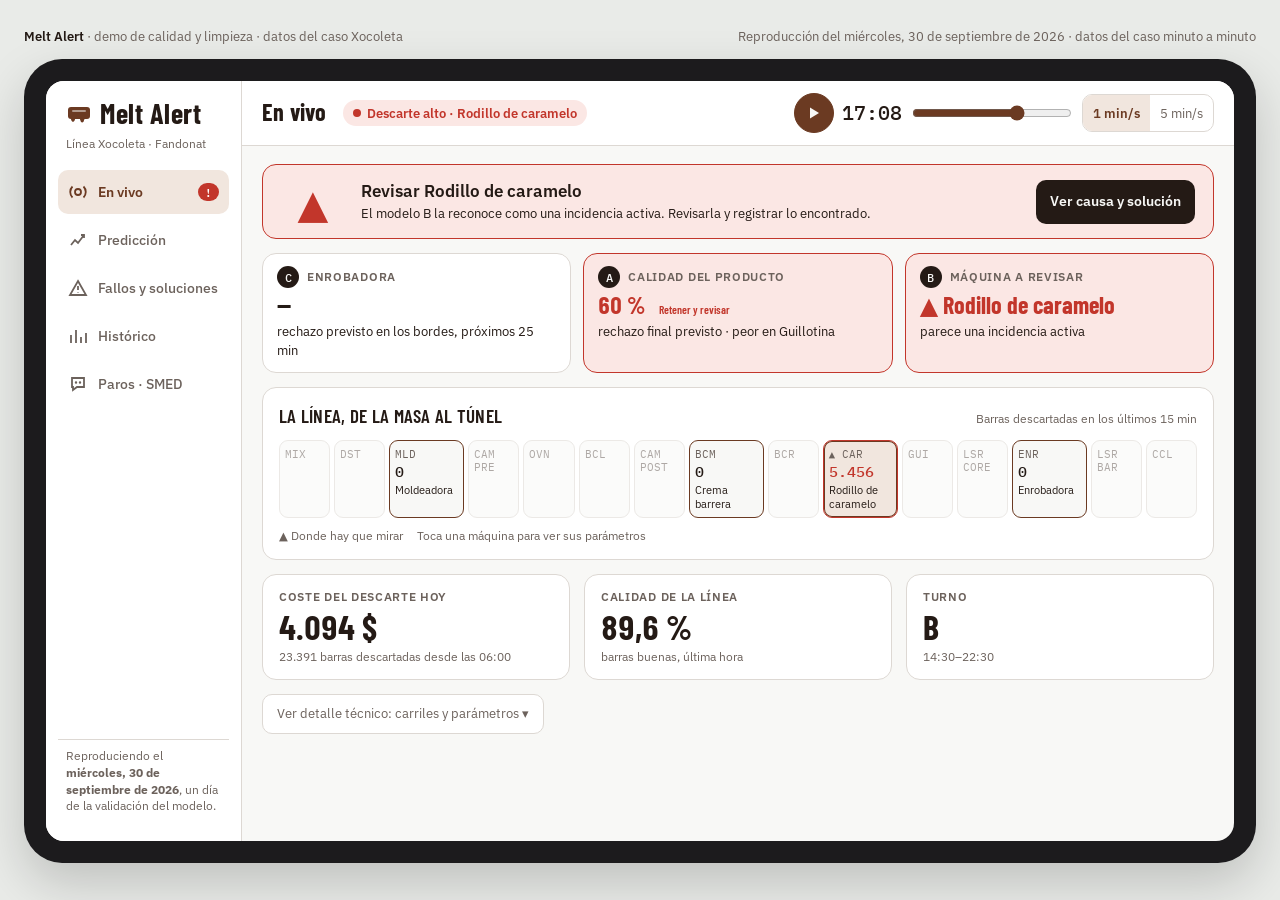
==== melt_alert/static/index.html @ 919926e5 "feat: demo chatbot limpieza" ====
<!doctype html>
<html lang="es">
<head>
<meta charset="utf-8">
<meta name="viewport" content="width=device-width, initial-scale=1, viewport-fit=cover">
<meta name="apple-mobile-web-app-capable" content="yes">
</head>
<body>
<title>Melt Alert</title>
<meta name="claude:viewport-fit-sides" content="cover">
<link rel="preconnect" href="https://fonts.googleapis.com">
<link rel="preconnect" href="https://fonts.gstatic.com" crossorigin>
<link rel="stylesheet" href="https://fonts.googleapis.com/css2?family=Barlow+Condensed:wght@600;700&family=IBM+Plex+Mono:wght@400;500&family=IBM+Plex+Sans:wght@400;500;600&display=swap">
<style>
/* Layout: un iPad en horizontal (1180×820) con barra lateral de pestañas; en pantallas estrechas el marco desaparece y las pestañas bajan al pie. */
:root {
  --bg: #e9ebe8;          /* mesa de trabajo, gris con un punto verde */
  --surface: #f8f8f6;     /* pantalla de la app */
  --panel: #ffffff;
  --ink: #241a15;         /* cacao casi negro */
  --muted: #6c625c;
  --line: #ddd8d3;
  --accent: #6b3a22;      /* chocolate templado */
  --accent-soft: #f1e6de;
  --ok: #2c7a4b;
  --warn: #c27c0e;
  --crit: #c2362b;
  --crit-soft: #fbe7e4;
  --warn-soft: #fbf0dc;
  --ok-soft: #e3f1e8;
  --bezel: #1c1b1d;
  --heat0: #f3efeb;
  --display: "Barlow Condensed", "Arial Narrow", system-ui, sans-serif;
  --body: "IBM Plex Sans", system-ui, -apple-system, "Segoe UI", sans-serif;
  --mono: "IBM Plex Mono", ui-monospace, "SFMono-Regular", Consolas, monospace;
}
@media (prefers-color-scheme: dark) { :root:not([data-theme="light"]) {
  --bg: #0f0d0c; --surface: #1a1614; --panel: #231e1b; --ink: #f2ece7; --muted: #a99d95; --line: #3a322d;
  --accent: #e0aa82; --accent-soft: #3a2a20; --ok: #5cc287; --warn: #f0a93a; --crit: #ff6b5e;
  --crit-soft: #3d1f1c; --warn-soft: #3a2c16; --ok-soft: #1b3326; --bezel: #000000; --heat0: #2a2420; color-scheme: dark; } }
:root[data-theme="dark"] {
  --bg: #0f0d0c; --surface: #1a1614; --panel: #231e1b; --ink: #f2ece7; --muted: #a99d95; --line: #3a322d;
  --accent: #e0aa82; --accent-soft: #3a2a20; --ok: #5cc287; --warn: #f0a93a; --crit: #ff6b5e;
  --crit-soft: #3d1f1c; --warn-soft: #3a2c16; --ok-soft: #1b3326; --bezel: #000000; --heat0: #2a2420; color-scheme: dark; }

* { box-sizing: border-box; }
[hidden] { display: none !important; }
body { background: var(--bg); color: var(--ink); font-family: var(--body); font-size: 14px; line-height: 1.45;
  padding-left: max(16px, env(safe-area-inset-left, 0px)); padding-right: max(16px, env(safe-area-inset-right, 0px)); padding-block: 20px; }
button, select, input, textarea { font: inherit; color: inherit; }
button { cursor: pointer; }
:focus-visible { outline: 2px solid var(--accent); outline-offset: 2px; }
.num { font-family: var(--mono); font-variant-numeric: tabular-nums; }

.stage { max-width: 1240px; margin: 0 auto; display: grid; gap: 12px; }
.caption { display: flex; flex-wrap: wrap; justify-content: space-between; gap: 8px; color: var(--muted); font-size: 13px; }
.caption b { color: var(--ink); font-weight: 600; }
.ipad { background: var(--bezel); border-radius: 38px; padding: 22px; box-shadow: 0 20px 50px rgba(0,0,0,.18); }
.app { background: var(--surface); border-radius: 18px; overflow: hidden; display: grid; grid-template-columns: 196px 1fr; height: 820px; max-height: calc(100vh - 140px); min-height: 640px; }

/* barra lateral */
.rail { background: var(--panel); border-right: 1px solid var(--line); display: flex; flex-direction: column; padding: 18px 12px; gap: 4px; }
.brand { font-family: var(--display); font-weight: 700; font-size: 28px; letter-spacing: .02em; line-height: 1; padding: 0 8px 4px; display: flex; align-items: center; gap: 8px; }
.brand-mark { width: 26px; height: 26px; flex: none; }
.brand-sub { font-size: 12px; color: var(--muted); padding: 0 8px 14px; }
.tab { display: flex; align-items: center; gap: 10px; border: 0; background: none; text-align: left; padding: 11px 10px; border-radius: 10px; font-weight: 500; color: var(--muted); min-height: 44px; }
.tab svg { width: 20px; height: 20px; flex: none; }
.tab[aria-selected="true"] { background: var(--accent-soft); color: var(--accent); font-weight: 600; }
.tab .badge { margin-left: auto; font-family: var(--mono); font-size: 11px; background: var(--crit); color: #fff; border-radius: 99px; padding: 1px 7px; }
.rail-foot { margin-top: auto; font-size: 11.5px; color: var(--muted); padding: 8px; border-top: 1px solid var(--line); }

/* cabecera */
.main { display: grid; grid-template-rows: auto 1fr; min-width: 0; min-height: 0; }
.top { display: flex; flex-wrap: wrap; align-items: center; gap: 10px 16px; padding: 12px 20px; border-bottom: 1px solid var(--line); background: var(--panel); }
.top h1 { font-family: var(--display); font-size: 24px; font-weight: 700; margin: 0; letter-spacing: .01em; text-wrap: balance; }
.status { display: inline-flex; align-items: center; gap: 6px; font-size: 12.5px; font-weight: 600; padding: 4px 10px; border-radius: 99px; }
.status::before { content: ""; width: 8px; height: 8px; border-radius: 50%; background: currentColor; }
.s-ok { background: var(--ok-soft); color: var(--ok); } .s-warn { background: var(--warn-soft); color: var(--warn); } .s-crit { background: var(--crit-soft); color: var(--crit); }
.player { margin-left: auto; display: flex; align-items: center; gap: 8px; flex-wrap: wrap; }
.clock { font-family: var(--mono); font-size: 20px; font-weight: 500; min-width: 58px; }
.pbtn { width: 40px; height: 40px; border-radius: 50%; border: 1px solid var(--line); background: var(--surface); display: grid; place-items: center; }
.pbtn svg { width: 16px; height: 16px; }
.pbtn.primary { background: var(--accent); border-color: var(--accent); color: var(--surface); }
.seg { display: inline-flex; border: 1px solid var(--line); border-radius: 10px; overflow: hidden; }
.seg button { border: 0; background: none; padding: 6px 10px; font-size: 12.5px; color: var(--muted); min-height: 36px; }
.seg button[aria-pressed="true"] { background: var(--accent-soft); color: var(--accent); font-weight: 600; }
#scrub { width: 160px; accent-color: var(--accent); }

.view { overflow-y: auto; padding: 18px 20px 24px; display: grid; gap: 14px; align-content: start; min-height: 0; }
.panel { background: var(--panel); border: 1px solid var(--line); border-radius: 14px; padding: 14px 16px; min-width: 0; }
.ph { display: flex; align-items: baseline; justify-content: space-between; gap: 8px; margin-bottom: 10px; flex-wrap: wrap; }
.ph h2 { font-family: var(--display); font-size: 19px; font-weight: 600; margin: 0; letter-spacing: .015em; text-transform: uppercase; }
.ph .hint { color: var(--muted); font-size: 12px; }
.grid2 { display: grid; grid-template-columns: minmax(0, 1.25fr) minmax(0, 1fr); gap: 14px; }
.grid3 { display: grid; grid-template-columns: repeat(3, minmax(0, 1fr)); gap: 14px; }
.lbl { font-size: 11.5px; text-transform: uppercase; letter-spacing: .06em; color: var(--muted); font-weight: 600; }

/* alerta principal */
.alert { display: grid; grid-template-columns: auto 1fr auto; gap: 16px; align-items: center; border-radius: 14px; padding: 14px 18px; border: 1px solid transparent; }
.alert.crit { background: var(--crit-soft); border-color: var(--crit); }
.alert.warn { background: var(--warn-soft); border-color: var(--warn); }
.alert.ok { background: var(--ok-soft); border-color: var(--ok); }
.alert .big { font-family: var(--display); font-size: 40px; font-weight: 700; line-height: .95; }
.alert.crit .big { color: var(--crit); } .alert.warn .big { color: var(--warn); } .alert.ok .big { color: var(--ok); }
.alert h3 { margin: 0 0 2px; font-size: 17px; font-weight: 600; text-wrap: balance; }
.alert p { margin: 0; color: var(--muted); font-size: 13px; }
.alert .act { border: 0; background: var(--ink); color: var(--surface); border-radius: 10px; padding: 10px 14px; font-weight: 600; min-height: 44px; white-space: nowrap; }

/* tira de la línea */
.flow { display: flex; gap: 4px; overflow-x: auto; padding-bottom: 4px; }
.st { flex: 1 1 0; min-width: 44px; border: 1px solid var(--line); border-radius: 9px; padding: 7px 5px 6px; background: var(--surface); text-align: left; min-height: 64px; display: flex; flex-direction: column; gap: 2px; font-size: 11px; line-height: 1.25; overflow-wrap: anywhere; hyphens: auto; }
.st.track { flex-grow: 1.6; }
.st .code { font-family: var(--mono); font-size: 10.5px; color: var(--muted); }
.st .n { font-family: var(--mono); font-size: 15px; font-weight: 500; }
.st.track { border-color: var(--accent); }
.st.track[aria-pressed="true"] { background: var(--accent-soft); box-shadow: inset 0 0 0 1px var(--accent); }
.st.passive { opacity: .55; cursor: default; }
.st.hot { border-color: var(--crit); background: var(--crit-soft); }
.st.hot .n { color: var(--crit); }
.st.warm .n { color: var(--warn); }
.st.warm { border-color: var(--warn); }
.st.passive.hot { opacity: 1; }
.more { justify-self: start; border: 1px solid var(--line); background: var(--panel); border-radius: 10px; padding: 9px 14px; font-size: 13px; color: var(--muted); min-height: 40px; }
.alert .big { min-width: 64px; text-align: center; }
.alert p { color: var(--ink); }
.flow-legend { display: flex; gap: 14px; font-size: 11.5px; color: var(--muted); margin-top: 6px; flex-wrap: wrap; }

/* KPIs */
.kpi .v { font-family: var(--display); font-size: 34px; font-weight: 700; line-height: 1; margin-top: 4px; }
.kpi .d { font-size: 12px; color: var(--muted); margin-top: 4px; }

/* parámetros */
.params { display: grid; gap: 10px; }
.prm { display: grid; grid-template-columns: minmax(0, 1fr) auto; gap: 2px 10px; }
.prm .name { font-size: 13px; font-weight: 500; }
.prm .val { font-family: var(--mono); font-size: 13px; text-align: right; }
.gauge { grid-column: 1 / -1; position: relative; height: 10px; border-radius: 99px; background: var(--heat0); }
.gauge .sp { position: absolute; top: -3px; width: 2px; height: 16px; background: var(--muted); }
.gauge .mk { position: absolute; top: -2px; width: 14px; height: 14px; margin-left: -7px; border-radius: 50%; border: 2px solid var(--panel); }
.prm .rng { grid-column: 1 / -1; display: flex; justify-content: space-between; font-family: var(--mono); font-size: 10.5px; color: var(--muted); }

/* heatmap */
.heat-wrap { position: relative; }
canvas#heat { width: 100%; height: 232px; display: block; border-radius: 6px; }
.axis { display: flex; justify-content: space-between; font-family: var(--mono); font-size: 10.5px; color: var(--muted); margin-top: 4px; }
.heat-y { position: absolute; left: -2px; top: 0; height: 232px; display: flex; flex-direction: column; justify-content: space-between; font-family: var(--mono); font-size: 10px; color: var(--muted); transform: translateX(-100%); padding-right: 4px; }
.heat-box { padding-left: 26px; }

/* predicción */
.pred { display: grid; grid-template-columns: 170px 92px minmax(0, 1fr) 150px; gap: 14px; align-items: center; padding: 12px 0; border-top: 1px solid var(--line); }
.pred:first-of-type { border-top: 0; }
.pred .nm { font-weight: 600; } .pred .nm small { display: block; color: var(--muted); font-weight: 400; font-size: 12px; }
.pred .pv { font-family: var(--display); font-size: 36px; font-weight: 700; line-height: 1; }
.ci { position: relative; height: 26px; }
.ci .track { position: absolute; left: 0; right: 0; top: 11px; height: 4px; background: var(--heat0); border-radius: 99px; }
.ci .band { position: absolute; top: 6px; height: 14px; border-radius: 4px; opacity: .3; }
.ci .pt { position: absolute; top: 4px; width: 4px; height: 18px; margin-left: -2px; border-radius: 2px; }
.ci .ticks { position: absolute; left: 0; right: 0; top: 24px; display: flex; justify-content: space-between; font-family: var(--mono); font-size: 9.5px; color: var(--muted); }
.ci-txt { font-size: 12px; color: var(--muted); margin-top: 14px; }
.pill { display: inline-block; font-size: 11.5px; font-weight: 600; padding: 2px 9px; border-radius: 99px; }
.p-crit { background: var(--crit-soft); color: var(--crit); } .p-warn { background: var(--warn-soft); color: var(--warn); } .p-ok { background: var(--ok-soft); color: var(--ok); } .p-mut { background: var(--heat0); color: var(--muted); }
.spark { width: 100%; height: 42px; display: block; }
table.t { width: 100%; border-collapse: collapse; font-size: 13px; }
table.t th { text-align: left; font-size: 11px; text-transform: uppercase; letter-spacing: .05em; color: var(--muted); font-weight: 600; padding: 6px 8px; border-bottom: 1px solid var(--line); }
table.t td { padding: 8px; border-bottom: 1px solid var(--line); vertical-align: top; }
table.t td.n { font-family: var(--mono); font-variant-numeric: tabular-nums; text-align: right; white-space: nowrap; }
table.t th.n { text-align: right; }
.tscroll { overflow-x: auto; }
.prose { font-size: 13px; color: var(--muted); max-width: 72ch; margin: 0; }
.prose b { color: var(--ink); }

/* fallos */
.finds { display: grid; grid-template-columns: repeat(3, minmax(0, 1fr)); gap: 14px; }
.find { border-left: 4px solid var(--accent); }
.find h3 { font-size: 15px; margin: 4px 0 6px; text-wrap: balance; }
.find p { margin: 0 0 8px; font-size: 13px; color: var(--muted); }
.find .fix { font-size: 13px; color: var(--ink); background: var(--accent-soft); border-radius: 8px; padding: 8px 10px; margin: 0; }
.mlist { display: grid; gap: 6px; }
.mrow { display: grid; grid-template-columns: minmax(0, 1fr) 70px 64px; gap: 8px; align-items: center; border: 1px solid var(--line); background: var(--surface); border-radius: 10px; padding: 9px 10px; text-align: left; min-height: 48px; }
.mrow[aria-pressed="true"] { border-color: var(--accent); background: var(--accent-soft); }
.mrow .pv { font-family: var(--mono); text-align: right; font-weight: 500; }
.mbar { height: 6px; border-radius: 99px; background: var(--heat0); position: relative; }
.mbar i { position: absolute; top: 0; bottom: 0; border-radius: 99px; }
.prob { padding: 10px 0; border-top: 1px solid var(--line); display: grid; gap: 4px; }
.prob:first-child { border-top: 0; }
.prob .hd { display: flex; justify-content: space-between; gap: 8px; font-weight: 600; flex-wrap: wrap; }
.prob .meta { font-family: var(--mono); font-size: 12px; color: var(--muted); font-weight: 400; }
.prob .sol { font-size: 13px; }
.todo { margin: 4px 0 0; padding-left: 20px; display: grid; gap: 3px; }
.prob .sym { font-size: 12px; color: var(--muted); }

/* histórico */
svg text { fill: var(--muted); font-family: var(--mono); font-size: 10px; }
svg .ink { fill: var(--ink); }
.legend { display: flex; gap: 12px; flex-wrap: wrap; font-size: 12px; color: var(--muted); }
.legend i { display: inline-block; width: 10px; height: 10px; border-radius: 3px; margin-right: 5px; vertical-align: -1px; }

/* asistente */
.chat { display: grid; grid-template-rows: 1fr auto; gap: 10px; min-height: 0; height: 100%; }
.msgs { overflow-y: auto; display: flex; flex-direction: column; gap: 10px; padding: 4px 2px; min-height: 260px; }
.msg { max-width: 82%; padding: 10px 14px; border-radius: 14px; font-size: 14px; white-space: normal; overflow-wrap: anywhere; }
.msg.me { align-self: flex-end; background: var(--accent); color: var(--surface); border-bottom-right-radius: 4px; }
.msg.ai { align-self: flex-start; background: var(--panel); border: 1px solid var(--line); border-bottom-left-radius: 4px; }
.msg.ai p { margin: 0 0 6px; } .msg.ai p:last-child { margin: 0; }
.msg.ai ul { margin: 4px 0 6px; padding-left: 18px; }
.msg .tool { font-family: var(--mono); font-size: 11px; color: var(--muted); margin-top: 6px; }
.chips { display: flex; flex-wrap: wrap; gap: 6px; }
.chip { border: 1px solid var(--line); background: var(--panel); border-radius: 99px; padding: 7px 12px; font-size: 13px; min-height: 36px; }
.composer { display: flex; gap: 8px; }
.composer textarea { flex: 1; resize: none; border: 1px solid var(--line); border-radius: 12px; padding: 10px 12px; background: var(--panel); min-height: 46px; max-height: 120px; }
.composer button { border: 0; border-radius: 12px; background: var(--accent); color: var(--surface); font-weight: 600; padding: 0 18px; min-height: 46px; }
.composer button:disabled { opacity: .45; cursor: default; }
.note { font-size: 12px; color: var(--muted); }


/* cadena de tres modelos */
.steps { display: grid; grid-template-columns: repeat(3, minmax(0, 1fr)); gap: 12px; }
.step { border-radius: 14px; padding: 12px 14px; border: 1px solid var(--line); background: var(--panel); display: grid; gap: 4px; align-content: start; min-width: 0; }
.step.lv-crit { background: var(--crit-soft); border-color: var(--crit); }
.step.lv-warn { background: var(--warn-soft); border-color: var(--warn); }
.step.lv-ok { background: var(--ok-soft); border-color: var(--ok); }
.step-h { display: flex; align-items: center; gap: 8px; }
.step-n { display: inline-grid; place-items: center; width: 22px; height: 22px; border-radius: 50%; background: var(--ink); color: var(--surface); font-family: var(--mono); font-size: 12px; font-weight: 500; flex: none; }
.ph h2 .step-n { vertical-align: 2px; margin-right: 4px; }
.step-big { font-family: var(--display); font-size: 24px; font-weight: 700; line-height: 1.1; text-wrap: balance; }
.lv-crit .step-big { color: var(--crit); } .lv-warn .step-big { color: var(--warn); } .lv-ok .step-big { color: var(--ok); }
.step-p { margin: 0; font-size: 13px; }
.step-meta { margin: 0; font-size: 11.5px; color: var(--muted); }
.step-act { margin: 4px 0 0; font-size: 13px; background: var(--panel); border-radius: 8px; padding: 7px 9px; }
.step .act { justify-self: start; margin-top: 4px; border: 0; background: var(--ink); color: var(--surface); border-radius: 10px; padding: 9px 12px; font-weight: 600; min-height: 40px; }
@media (max-width: 1000px) { .steps { grid-template-columns: minmax(0, 1fr); } }
@media (max-width: 1000px) {
  .grid2, .finds { grid-template-columns: minmax(0, 1fr); }
  .pred { grid-template-columns: 140px 80px minmax(0, 1fr); }
  .pred .sp-cell { display: none; }
}
@media (max-width: 760px) {
  body { padding-block: 8px; }
  .ipad { padding: 0; background: none; box-shadow: none; border-radius: 0; }
  .app { grid-template-columns: minmax(0, 1fr); grid-template-rows: 1fr auto; height: auto; max-height: none; min-height: 0; border-radius: 14px; border: 1px solid var(--line); }
  .rail { order: 2; flex-direction: row; border-right: 0; border-top: 1px solid var(--line); padding: 6px; overflow-x: auto; position: sticky; bottom: 0; }
  .brand, .brand-sub, .rail-foot { display: none; }
  .tab { flex-direction: column; gap: 2px; font-size: 11px; padding: 6px 8px; flex: 1 0 auto; }
  .tab .badge { display: none; }
  .view { overflow: visible; padding: 14px 12px; }
  .player { margin-left: 0; }
  #scrub { width: 120px; }
  .grid3 { grid-template-columns: minmax(0, 1fr); }
  .alert { grid-template-columns: minmax(0, 1fr); }
  .pred { grid-template-columns: minmax(0, 1fr) auto; }
  .pred .ci-cell { grid-column: 1 / -1; }
  .msg { max-width: 94%; }
}
@media (prefers-reduced-motion: reduce) { * { transition: none !important; animation: none !important; } }
</style>
<link rel="stylesheet" href="smed.css">

<div class="stage">
  <div class="caption">
    <span><b>Melt Alert</b> · demo de calidad y limpieza · datos del caso Xocoleta</span>
    <span id="cap-date">Reproducción minuto a minuto del histórico</span>
  </div>
  <div class="ipad">
    <div class="app">
      <nav class="rail" role="tablist" aria-label="Secciones">
        <div class="brand">
          <svg class="brand-mark" viewBox="0 0 26 26" aria-hidden="true"><rect x="2" y="7" width="22" height="12" rx="3" fill="var(--accent)"/><path d="M6 19 q1 4 2 0 M15 19 q1.2 5 2.4 0" stroke="var(--accent)" stroke-width="2.2" fill="none" stroke-linecap="round"/><rect x="6" y="10" width="14" height="2" rx="1" fill="var(--surface)" opacity=".5"/></svg>
          Melt Alert
        </div>
        <div class="brand-sub">Línea Xocoleta · Fandonat</div>
        <button class="tab" role="tab" data-tab="live" aria-selected="true">
          <svg viewBox="0 0 20 20" fill="none" stroke="currentColor" stroke-width="1.8"><circle cx="10" cy="10" r="3"/><path d="M4.5 4.5a7.8 7.8 0 0 0 0 11M15.5 4.5a7.8 7.8 0 0 1 0 11"/></svg>
          En vivo <span class="badge" id="badge-live" hidden></span></button>
        <button class="tab" role="tab" data-tab="pred" aria-selected="false">
          <svg viewBox="0 0 20 20" fill="none" stroke="currentColor" stroke-width="1.8"><path d="M3 15l4-5 3 3 6-8"/><path d="M13 5h3v3"/></svg>
          Predicción</button>
        <button class="tab" role="tab" data-tab="fail" aria-selected="false">
          <svg viewBox="0 0 20 20" fill="none" stroke="currentColor" stroke-width="1.8"><path d="M10 3l8 14H2z"/><path d="M10 8v4M10 14.5v.5"/></svg>
          Fallos y soluciones</button>
        <button class="tab" role="tab" data-tab="hist" aria-selected="false">
          <svg viewBox="0 0 20 20" fill="none" stroke="currentColor" stroke-width="1.8"><path d="M3 17V9M8 17V4M13 17v-6M18 17V7"/></svg>
          Histórico</button>
        <button class="tab" role="tab" data-tab="ai" aria-selected="false">
          <svg viewBox="0 0 20 20" fill="none" stroke="currentColor" stroke-width="1.8"><path d="M4 4h12v9H9l-4 3v-3H4z"/><path d="M8 8.5h.01M12 8.5h.01" stroke-linecap="round" stroke-width="2.4"/></svg>
          Paros · SMED</button>
        <div class="rail-foot" id="rail-foot"></div>
      </nav>
      <div class="main">
        <header class="top">
          <h1 id="title">En vivo</h1>
          <span class="status s-ok" id="line-status">Línea en marcha</span>
          <div class="player" aria-label="Reproducción">
            <button class="pbtn primary" id="play" aria-label="Reproducir"></button>
            <span class="clock" id="clock">--:--</span>
            <input type="range" id="scrub" min="0" max="1" value="0" aria-label="Minuto del turno">
            <div class="seg" role="group" aria-label="Velocidad">
              <button data-speed="1" aria-pressed="true">1 min/s</button>
              <button data-speed="5" aria-pressed="false">5 min/s</button>
            </div>
          </div>
        </header>
        <section class="view" id="view-live"></section>
        <section class="view" id="view-pred" hidden></section>
        <section class="view" id="view-fail" hidden></section>
        <section class="view" id="view-hist" hidden></section>
        <section class="view" id="view-ai" hidden></section>
      </div>
    </div>
  </div>
</div>

<script src="smed.js"></script>
<script>
const D = {"generated":"2026-10-18","horizon_min":30,"machines":["MLD","BCM","CAR","ENR"],"machine_names":{"MLD":"Moulder","BCM":"Barrier cream","CAR":"Caramel roller","ENR":"Enrober-bottomer"},"params":[{"code":"MLD_ROLLER_GAP_MM","machine":"MLD","name":"Roller gap","unit":"mm","sp":11.5,"lo":9.5,"hi":13.5,"note":"Sets dough height. A wider gap makes a taller, softer rope and can change bake and core height."},{"code":"MLD_SIDE_BALANCE_PCT","machine":"MLD","name":"Side balance","unit":"%","sp":0.0,"lo":-25.0,"hi":25.0,"note":"Zero is even. Positive pushes dough toward lane 32 and starves lane 1. Negative does the opposite."},{"code":"MLD_PRESSURE_BAR","machine":"MLD","name":"Moulding pressure","unit":"bar","sp":2.2,"lo":1.2,"hi":3.2,"note":"Too high squeezes dough out of the edge lanes. Too low leaves a narrow, tall rope."},{"code":"BCM_FLOW_KG_MIN","machine":"BCM","name":"Cream flow","unit":"kg/min","sp":4.5,"lo":0.0,"hi":6.5,"note":"The deposit rate. A drop here is a skip."},{"code":"BCM_CREAM_TEMP_C","machine":"BCM","name":"Cream temperature","unit":"°C","sp":48.0,"lo":36.0,"hi":58.0,"note":"Too cold and the cream will not flow. Too hot and it soaks in before the barrier cooler sets it."},{"code":"CAR_ROLLER_GAP_MM","machine":"CAR","name":"Roller gap","unit":"mm","sp":1.8,"lo":0.8,"hi":3.2,"note":"Sets caramel thickness and therefore part of the finished bar height."},{"code":"CAR_TEMP_C","machine":"CAR","name":"Caramel temperature","unit":"°C","sp":52.0,"lo":40.0,"hi":64.0,"note":"Cold caramel will not spread and leaves skips. Hot caramel runs off the edges."},{"code":"CAR_VISCOSITY_CP","machine":"CAR","name":"Caramel viscosity","unit":"cP","sp":8000.0,"lo":4000.0,"hi":14000.0,"note":"Moves opposite to temperature."},{"code":"ENR_CURTAIN_KG_MIN","machine":"ENR","name":"Curtain flow","unit":"kg/min","sp":18.0,"lo":0.0,"hi":26.0,"note":"Top and side chocolate. A break in the curtain is a top skip."},{"code":"ENR_BOTTOM_KG_MIN","machine":"ENR","name":"Bottomer flow","unit":"kg/min","sp":12.0,"lo":0.0,"hi":18.0,"note":"Chocolate under the bar. Zero flow is a missing bottom."},{"code":"ENR_BLOWER_PCT","machine":"ENR","name":"Blower","unit":"%","sp":45.0,"lo":10.0,"hi":80.0,"note":"More air removes more chocolate from the top and lowers finished height."},{"code":"ENR_VISCOSITY_CP","machine":"ENR","name":"Chocolate viscosity","unit":"cP","sp":1800.0,"lo":900.0,"hi":3200.0,"note":"High viscosity leaves a heavy coat and feet. Low viscosity leaves a thin coat."},{"code":"ENR_CHOC_TEMP_C","machine":"ENR","name":"Chocolate temperature","unit":"°C","sp":30.5,"lo":27.5,"hi":34.0,"note":"Temper window. Outside it, the coating is thick, dull, or unset."}],"problems":{"P-MIX-TORQUE":{"code":"P-MIX-TORQUE","name":"Mixer torque trip","machine":"MIX","loss":"Breakdown","factor":"Availability","symptom":"Mixer speed falls to zero and torque spikes in the minute before the trip. Specific energy for that batch stops climbing."},"P-MIX-FEED":{"code":"P-MIX-FEED","name":"Ingredient feed fault","machine":"MIX","loss":"Breakdown","factor":"Availability","symptom":"The batch does not start. Moisture, if a partial batch was dumped, sits away from 18.5%."},"P-DST-BRIDGE":{"code":"P-DST-BRIDGE","name":"Hopper bridge","machine":"DST","loss":"Minor stop","factor":"Performance","symptom":"Hopper level looks healthy but mass flow and auger speed drop. The bridge collapses and the flow surges."},"P-DST-PRESSURE":{"code":"P-DST-PRESSURE","name":"Low feed pressure","machine":"DST","loss":"Reduced speed","factor":"Performance","symptom":"Feed pressure below about 1.4 bar while the line is still moving. Not always a full stop."},"P-MLD-WRAP":{"code":"P-MLD-WRAP","name":"Dough wrap on the roller","machine":"MLD","loss":"Breakdown","factor":"Availability","symptom":"Roller speed wobbles, then the moulder stops. Side balance is meaningless while it is stopped."},"P-MLD-SIDE":{"code":"P-MLD-SIDE","name":"Side balance drift","machine":"MLD","loss":"Reduced speed","factor":"Performance","symptom":"Side balance walks away from zero. The line does not stop. One edge lane starts gapping."},"P-OVN-ZONE":{"code":"P-OVN-ZONE","name":"Oven zone temperature fault","machine":"OVN","loss":"Breakdown","factor":"Availability","symptom":"One zone leaves its band. The belt may keep moving, which still bakes a stretch of bad product, or the line is stopped."},"P-OVN-BELT":{"code":"P-OVN-BELT","name":"Oven belt tracking","machine":"OVN","loss":"Minor stop","factor":"Performance","symptom":"Belt speed dips and returns. Lanes at one side can tear."},"P-BCL-FAN":{"code":"P-BCL-FAN","name":"Biscuit cooler fan fault","machine":"BCL","loss":"Breakdown","factor":"Availability","symptom":"Fan speed at zero, product-out temperature climbing."},"P-BCM-BLOCK":{"code":"P-BCM-BLOCK","name":"Cream nozzle blockage","machine":"BCM","loss":"Minor stop","factor":"Performance","symptom":"Manifold pressure up, cream flow down, pump still turning."},"P-BCM-COLD":{"code":"P-BCM-COLD","name":"Cream set in the pipe","machine":"BCM","loss":"Breakdown","factor":"Availability","symptom":"Cream temperature falls through 40°C, viscosity spikes, flow goes to zero."},"P-BCR-FAN":{"code":"P-BCR-FAN","name":"Barrier cooler fan fault","machine":"BCR","loss":"Breakdown","factor":"Availability","symptom":"Product-out above about 26°C."},"P-CAR-WRAP":{"code":"P-CAR-WRAP","name":"Caramel wrap on the roller","machine":"CAR","loss":"Breakdown","factor":"Availability","symptom":"Roller speed unstable, then a stop. Flow falls before the stop."},"P-CAR-COLD":{"code":"P-CAR-COLD","name":"Cold caramel","machine":"CAR","loss":"Reduced speed","factor":"Performance","symptom":"Temperature under about 46°C and viscosity high, line still running."},"P-CAR-HOT":{"code":"P-CAR-HOT","name":"Caramel gap open","machine":"CAR","loss":"Process","factor":"Quality","symptom":"Roller gap above about 3.5 mm and caramel hotter than 58°C. The rope is flooded and core height rises on every lane."},"P-GUI-SYNC":{"code":"P-GUI-SYNC","name":"Guillotine out of sync","machine":"GUI","loss":"Reduced speed","factor":"Performance","symptom":"Phase error walks past ±15 ms while stroke rate and line speed disagree."},"P-GUI-BLADE":{"code":"P-GUI-BLADE","name":"Blunt or cold knife","machine":"GUI","loss":"Setup","factor":"Availability","symptom":"A planned blade change, or an unplanned stop when the knife tears caramel."},"P-ENR-CURTAIN":{"code":"P-ENR-CURTAIN","name":"Curtain break","machine":"ENR","loss":"Minor stop","factor":"Performance","symptom":"Curtain flow collapses and recovers. Blower percentage does not explain it."},"P-ENR-TEMPER":{"code":"P-ENR-TEMPER","name":"Chocolate out of temper","machine":"ENR","loss":"Reduced speed","factor":"Performance","symptom":"Chocolate temperature leaves 29.5–31.5°C and viscosity follows."},"P-ENR-BOTTOM":{"code":"P-ENR-BOTTOM","name":"Bottomer starved","machine":"ENR","loss":"Breakdown","factor":"Availability","symptom":"Bottomer flow at zero while the curtain is still running."},"P-CCL-WARM":{"code":"P-CCL-WARM","name":"Chocolate cooler too warm","machine":"CCL","loss":"Reduced speed","factor":"Performance","symptom":"Air temperature above 18°C or product-out above 18°C."},"P-LINE-JAM":{"code":"P-LINE-JAM","name":"Transfer jam","machine":"LINE","loss":"Minor stop","factor":"Performance","symptom":"A photoeye or a transfer stops the line briefly. No single machine parameter stays wrong afterwards."},"P-LINE-STARVE":{"code":"P-LINE-STARVE","name":"Line starved from the hopper","machine":"DST","loss":"Breakdown","factor":"Availability","symptom":"Hopper level at zero after a mixer stop. Downstream speeds go to zero together."},"P-LINE-BLOCK":{"code":"P-LINE-BLOCK","name":"Downstream block","machine":"LINE","loss":"Breakdown","factor":"Availability","symptom":"Assets upstream of a stopped machine go to blocked. Their speeds are zero but they have not failed."}},"history":{"days":65,"first":"2026-07-06","last":"2026-10-02","bars_measured":115028419,"scrap":[{"point":"FIN_BAR","pieces":1691281,"cost":296002},{"point":"POST_CAM","pieces":1419352,"cost":24960},{"point":"MLD_DUMP","pieces":40,"cost":10842},{"point":"GUI_CHUTE","pieces":180697,"cost":9040}],"bar_oos":{"height":1628513,"width":61260,"length":1750},"height_low_share":0.931,"by_machine":{"MLD":5606,"BCM":163481,"CAR":159598,"ENR":1299828},"by_lane":[268095,194464,151827,14187,14271,14359,14367,10342,13988,13858,12875,13321,13554,13722,9146,9428,9628,9129,9165,9758,10471,9459,10092,11508,10194,11336,14550,22027,15243,52445,478764,162940],"coat_by_lane":[3.11,3.15,3.18,3.63,3.64,3.63,3.62,4.02,3.99,3.94,4.31,4.24,4.16,4.07,4.4,4.29,4.17,4.46,4.32,4.16,4.0,4.25,4.06,3.86,4.08,3.86,3.63,3.39,3.57,3.3,3.03,3.17],"core_by_lane":[14.0,14.0,14.0,14.0,14.0,14.0,14.0,14.0,13.99,13.99,13.99,13.99,13.99,13.99,14.0,14.0,14.0,14.0,14.0,14.0,14.0,14.0,14.0,14.0,14.0,14.0,14.0,14.0,14.0,14.0,14.0,14.0],"by_shift":{"A":1319965,"B":308548,"CLEAN":0},"by_week":[103842,128548,117435,140476,111408,117586,116713,143901,166835,139085,115026,98349,129309],"by_week_machine":{"MLD":[0,0,0,1094,2435,0,979,0,539,0,0,0,559],"BCM":[13274,14454,24839,10431,13838,9385,10778,13538,38283,12939,0,0,1722],"CAR":[9362,7377,0,25910,3411,0,1909,16347,31822,31390,11343,1758,18969],"ENR":[81206,106717,92596,103041,91724,108201,103047,114016,96191,94756,103683,96591,108059]}},"model":{"MLD":{"threshold_bars_30min":0,"base_rate":0.003,"auc":0.497,"brier":0.0014,"brier_base":0.0014,"calibration":[[0.002,0.002],[0.002,0.001],[0.003,0.001],[0.003,0.001],[0.312,0.0]],"n_test":13873,"events_test":19},"BCM":{"threshold_bars_30min":0,"base_rate":0.011,"auc":0.599,"brier":0.0016,"brier_base":0.0017,"calibration":[[0.008,0.001],[0.009,0.001],[0.009,0.001],[0.01,0.003],[0.015,0.003]],"n_test":13873,"events_test":22},"CAR":{"threshold_bars_30min":0,"base_rate":0.01,"auc":0.604,"brier":0.008,"brier_base":0.009,"calibration":[[0.007,0.007],[0.008,0.007],[0.009,0.009],[0.018,0.018]],"n_test":13873,"events_test":126},"ENR":{"threshold_bars_30min":1166,"base_rate":0.099,"auc":0.75,"brier":0.088,"brier_base":0.097,"calibration":[[0.004,0.008],[0.038,0.048],[0.08,0.087],[0.209,0.222],[0.217,0.22]],"n_test":13873,"events_test":1508}},"risk":[{"machine":"LINE","name":"Línea completa (transferencias)","events":203,"downtime_min":203,"mtbf_h":5.3,"p_shift":0.78,"p_shift_lo":0.739,"p_shift_hi":0.818,"last":"2026-10-02 19:05:00","problems":[{"code":"P-LINE-JAM","n":203,"mins":203,"name":"Transfer jam","loss":"Minor stop","symptom":"A photoeye or a transfer stops the line briefly. No single machine parameter stays wrong afterwards."}]},{"machine":"MLD","name":"Moulder","events":68,"downtime_min":978,"mtbf_h":15.8,"p_shift":0.398,"p_shift_lo":0.337,"p_shift_hi":0.463,"last":"2026-10-02 16:16:00","problems":[{"code":"P-MLD-WRAP","n":60,"mins":745,"name":"Dough wrap on the roller","loss":"Breakdown","symptom":"Roller speed wobbles, then the moulder stops. Side balance is meaningless while it is stopped."},{"code":"P-MLD-SIDE","n":8,"mins":233,"name":"Side balance drift","loss":"Reduced speed","symptom":"Side balance walks away from zero. The line does not stop. One edge lane starts gapping."}]},{"machine":"DST","name":"Dough distributor","events":25,"downtime_min":301,"mtbf_h":42.9,"p_shift":0.17,"p_shift_lo":0.122,"p_shift_hi":0.23,"last":"2026-10-01 18:11:00","problems":[{"code":"P-DST-BRIDGE","n":10,"mins":16,"name":"Hopper bridge","loss":"Minor stop","symptom":"Hopper level looks healthy but mass flow and auger speed drop. The bridge collapses and the flow surges."},{"code":"P-DST-PRESSURE","n":8,"mins":217,"name":"Low feed pressure","loss":"Reduced speed","symptom":"Feed pressure below about 1.4 bar while the line is still moving. Not always a full stop."},{"code":"P-LINE-STARVE","n":7,"mins":68,"name":"Line starved from the hopper","loss":"Breakdown","symptom":"Hopper level at zero after a mixer stop. Downstream speeds go to zero together."}]},{"machine":"ENR","name":"Enrober-bottomer","events":18,"downtime_min":253,"mtbf_h":59.6,"p_shift":0.126,"p_shift_lo":0.084,"p_shift_hi":0.181,"last":"2026-10-02 14:51:00","problems":[{"code":"P-ENR-CURTAIN","n":8,"mins":22,"name":"Curtain break","loss":"Minor stop","symptom":"Curtain flow collapses and recovers. Blower percentage does not explain it."},{"code":"P-ENR-BOTTOM","n":5,"mins":70,"name":"Bottomer starved","loss":"Breakdown","symptom":"Bottomer flow at zero while the curtain is still running."},{"code":"P-ENR-TEMPER","n":5,"mins":161,"name":"Chocolate out of temper","loss":"Reduced speed","symptom":"Chocolate temperature leaves 29.5–31.5°C and viscosity follows."}]},{"machine":"CAR","name":"Caramel roller","events":16,"downtime_min":292,"mtbf_h":67.0,"p_shift":0.113,"p_shift_lo":0.073,"p_shift_hi":0.167,"last":"2026-09-30 17:03:00","problems":[{"code":"P-CAR-COLD","n":6,"mins":145,"name":"Cold caramel","loss":"Reduced speed","symptom":"Temperature under about 46°C and viscosity high, line still running."},{"code":"P-CAR-HOT","n":5,"mins":73,"name":"Caramel gap open","loss":"Process","symptom":"Roller gap above about 3.5 mm and caramel hotter than 58°C. The rope is flooded and core height rises on every lane."},{"code":"P-CAR-WRAP","n":5,"mins":74,"name":"Caramel wrap on the roller","loss":"Breakdown","symptom":"Roller speed unstable, then a stop. Flow falls before the stop."}]},{"machine":"MIX","name":"Dough mixer","events":15,"downtime_min":290,"mtbf_h":71.5,"p_shift":0.106,"p_shift_lo":0.067,"p_shift_hi":0.159,"last":"2026-09-25 07:11:00","problems":[{"code":"P-MIX-FEED","n":8,"mins":180,"name":"Ingredient feed fault","loss":"Breakdown","symptom":"The batch does not start. Moisture, if a partial batch was dumped, sits away from 18.5%."},{"code":"P-MIX-TORQUE","n":7,"mins":110,"name":"Mixer torque trip","loss":"Breakdown","symptom":"Mixer speed falls to zero and torque spikes in the minute before the trip. Specific energy for that batch stops climbing."}]},{"machine":"OVN","name":"Oven","events":14,"downtime_min":186,"mtbf_h":76.6,"p_shift":0.099,"p_shift_lo":0.062,"p_shift_hi":0.152,"last":"2026-09-22 10:49:00","problems":[{"code":"P-OVN-BELT","n":8,"mins":16,"name":"Oven belt tracking","loss":"Minor stop","symptom":"Belt speed dips and returns. Lanes at one side can tear."},{"code":"P-OVN-ZONE","n":6,"mins":170,"name":"Oven zone temperature fault","loss":"Breakdown","symptom":"One zone leaves its band. The belt may keep moving, which still bakes a stretch of bad product, or the line is stopped."}]},{"machine":"GUI","name":"Guillotine","events":13,"downtime_min":169,"mtbf_h":82.5,"p_shift":0.092,"p_shift_lo":0.056,"p_shift_hi":0.144,"last":"2026-09-25 08:11:00","problems":[{"code":"P-GUI-SYNC","n":7,"mins":112,"name":"Guillotine out of sync","loss":"Reduced speed","symptom":"Phase error walks past ±15 ms while stroke rate and line speed disagree."},{"code":"P-GUI-BLADE","n":6,"mins":57,"name":"Blunt or cold knife","loss":"Setup","symptom":"A planned blade change, or an unplanned stop when the knife tears caramel."}]},{"machine":"BCM","name":"Barrier cream","events":12,"downtime_min":169,"mtbf_h":89.4,"p_shift":0.086,"p_shift_lo":0.051,"p_shift_hi":0.136,"last":"2026-09-02 08:14:00","problems":[{"code":"P-BCM-BLOCK","n":8,"mins":84,"name":"Cream nozzle blockage","loss":"Minor stop","symptom":"Manifold pressure up, cream flow down, pump still turning."},{"code":"P-BCM-COLD","n":4,"mins":85,"name":"Cream set in the pipe","loss":"Breakdown","symptom":"Cream temperature falls through 40°C, viscosity spikes, flow goes to zero."}]},{"machine":"BCL","name":"Biscuit cooler","events":5,"downtime_min":67,"mtbf_h":214.5,"p_shift":0.037,"p_shift_lo":0.015,"p_shift_hi":0.077,"last":"2026-09-08 07:48:00","problems":[{"code":"P-BCL-FAN","n":5,"mins":67,"name":"Biscuit cooler fan fault","loss":"Breakdown","symptom":"Fan speed at zero, product-out temperature climbing."}]},{"machine":"CCL","name":"Chocolate cooler","events":5,"downtime_min":136,"mtbf_h":214.5,"p_shift":0.037,"p_shift_lo":0.015,"p_shift_hi":0.077,"last":"2026-09-25 12:15:00","problems":[{"code":"P-CCL-WARM","n":5,"mins":136,"name":"Chocolate cooler too warm","loss":"Reduced speed","symptom":"Air temperature above 18°C or product-out above 18°C."}]},{"machine":"BCR","name":"Barrier cooler","events":4,"downtime_min":52,"mtbf_h":268.1,"p_shift":0.029,"p_shift_lo":0.01,"p_shift_hi":0.067,"last":"2026-09-29 08:20:00","problems":[{"code":"P-BCR-FAN","n":4,"mins":52,"name":"Barrier cooler fan fault","loss":"Breakdown","symptom":"Product-out above about 26°C."}]}],"pipeline":{"prevention":{"base_rate":0.532,"auc":0.975,"brier":0.0337,"brier_base":0.2487,"n_test":12758,"events_test":6836,"auc_before_crossing":0.888,"events_before_crossing":451,"limit_mm":17.1,"horizon_min":60,"event":"tasa de rechazo en bordes > 5 % en la próxima hora","slope_after_clean_mm_h":-0.077,"edge_mm_after_clean":17.62,"edge_mm_shift_a":16.96,"test_days":15,"avoidable_bars_test":264042,"clean_rate":0.0009},"line_risk":{"base_rate":0.1,"auc":0.726,"brier":0.0855,"brier_base":0.0941,"n_test":13662,"events_test":1436,"threshold_bars_30min":1175},"diagnosis":{"decided_minutes":6910,"event_minutes_test":1436,"precision":0.938,"recall":0.936},"source":"equipo","team":{"prevencion.csv":5940,"riesgo.csv":12870,"diagnostico.csv":990,"evaluation":{"test_period":["2026-09-21 06:30:00","2026-10-02 22:29:00"],"c":{"precision":0.773505472916082,"recall":0.9769585253456221,"f1":0.8634085213032582,"mae":0.00850358829480114,"threshold":0.1,"tickets_per_day":14.0,"onsets":10,"onsets_warned":8,"clock_profile":{"mae":0.00816476155440254,"f1":0.876699484294421},"persistence":{"mae":0.009276575684411767,"f1":0.7550908090258668},"band_coverage":0.9320979212253829,"material_at_risk_usd":17436.17326175354},"a":{"mae":0.00462963862306519,"net_usd":1890.2246917410714,"net_95":[-19.20301383928571,5699.478595982143],"band_coverage":0.9026741010468821,"coverage_of_minutes":0.7116096245251057},"b":{"precision":0.864406779661017,"recall":0.6057007125890737,"macro_f1":0.7753214308061817,"events":25,"events_ok":15,"thresholds":{"MIX":0.5,"DST":0.9,"MLD":0.25,"OVN":0.9,"BCL":0.9,"BCM":0.9,"BCR":0.9,"CAR":0.9,"GUI":0.9,"ENR":0.25,"CCL":0.9}},"joint":[{"eff":0.0,"usd_10d":452.34628794642856,"usd_year":11761.003486607144},{"eff":0.25,"usd_10d":4811.389603384814,"usd_year":125096.12968800517},{"eff":0.5,"usd_10d":9170.432918823199,"usd_year":238431.25588940317},{"eff":0.75,"usd_10d":13529.476234261583,"usd_year":351766.38209080114},{"eff":1.0,"usd_10d":17888.51954969997,"usd_year":465101.5082921992}]}}},"replay":{"date":"2026-09-30","minutes":[{"t":"06:00","s":"A","run":1,"q":0.988,"bars":1920,"a":[0,0,0,23],"lane":[5,3,2,0,0,0,0,0,0,0,0,0,0,0,0,0,0,0,0,0,0,0,0,0,0,0,0,0,0,1,9,3],"p":[[0.0,0.0,0.0],[0.0,0.0,0.0],[0.0,0.0,0.0],[0.0,0.0,0.0]],"v":[11.52,0.04,2.2,4.45,48.15,1.77,51.85,8000.0,18.02,12.14,45.01,1800.0,30.34],"sc":{"FIN_BAR":23},"ev":[],"pv":[null,null,0.166,0.139,0.196,null,18.06,0.0639],"r":[0.015,0.013,0.017],"c":[null,null,null,"vigilar",[null,null,null,null,null,null]],"a_st":{"MIX":[null,null,null,"vigilar"],"DST":[null,null,null,"vigilar"],"MLD":[null,null,null,"vigilar"],"CAM_PRE":[null,null,null,"vigilar"],"OVN":[null,null,null,"vigilar"],"BCL":[null,null,null,"vigilar"],"CAM_POST":[null,null,null,"vigilar"],"BCM":[null,null,null,"vigilar"],"BCR":[null,null,null,"vigilar"],"CAR":[null,null,null,"vigilar"],"GUI":[null,null,null,"vigilar"],"LSR_CORE":[null,null,null,"vigilar"],"ENR":[null,null,null,"vigilar"]},"rd":"sin_dato","b":{"MIX":0.0,"DST":0.0,"MLD":0.0,"OVN":0.0,"BCL":0.0,"BCM":0.0,"BCR":0.0,"CAR":0.0,"GUI":0.005,"ENR":0.0,"CCL":0.0},"dm":null},{"t":"06:01","s":"A","run":1,"q":0.9901,"bars":1920,"a":[0,0,0,19],"lane":[4,3,2,0,0,0,0,0,0,0,0,0,0,0,0,0,0,0,0,0,0,0,0,0,0,0,0,0,0,0,8,2],"p":[[0.0,0.0,0.0],[0.0,0.0,0.0],[0.0,0.0,0.0],[0.0,0.0,0.0]],"v":[11.46,-0.36,2.2,4.53,47.86,1.78,51.72,8000.0,18.18,11.9,44.68,1800.0,30.38],"sc":{"FIN_BAR":19},"ev":[],"pv":[null,null,0.166,0.139,0.196,null,18.09,0.0528],"r":[0.015,0.013,0.017],"c":[null,null,null,"vigilar",[null,null,null,null,null,null]],"a_st":{"MIX":[null,null,null,"vigilar"],"DST":[null,null,null,"vigilar"],"MLD":[null,null,null,"vigilar"],"CAM_PRE":[null,null,null,"vigilar"],"OVN":[null,null,null,"vigilar"],"BCL":[null,null,null,"vigilar"],"CAM_POST":[null,null,null,"vigilar"],"BCM":[null,null,null,"vigilar"],"BCR":[null,null,null,"vigilar"],"CAR":[null,null,null,"vigilar"],"GUI":[null,null,null,"vigilar"],"LSR_CORE":[null,null,null,"vigilar"],"ENR":[null,null,null,"vigilar"]},"rd":"sin_dato","b":{"MIX":0.0,"DST":0.0,"MLD":0.0,"OVN":0.0,"BCL":0.0,"BCM":0.0,"BCR":0.0,"CAR":0.0,"GUI":0.0,"ENR":0.0,"CCL":0.0},"dm":null},{"t":"06:02","s":"A","run":1,"q":0.949,"bars":1920,"a":[0,0,0,38],"lane":[8,6,4,0,0,0,0,0,0,0,0,0,0,0,0,0,0,0,0,0,0,0,0,0,0,0,0,0,0,1,14,5],"p":[[0.0,0.0,0.0],[0.0,0.0,0.0],[0.0,0.0,0.0],[0.0,0.0,0.0]],"v":[11.51,-0.49,2.2,4.52,47.98,1.82,52.33,8000.0,17.91,12.1,45.93,1800.0,30.53],"sc":{"FIN_BAR":38,"POST_CAM":60},"ev":[],"pv":[17.01,null,0.896,0.849,0.93,0,17.98,0.1056],"r":[0.022,0.018,0.028],"c":[null,null,null,"vigilar",[null,null,null,null,null,null]],"a_st":{"MIX":[null,null,null,"vigilar"],"DST":[null,null,null,"vigilar"],"MLD":[null,null,null,"vigilar"],"CAM_PRE":[null,null,null,"vigilar"],"OVN":[null,null,null,"vigilar"],"BCL":[null,null,null,"vigilar"],"CAM_POST":[null,null,null,"vigilar"],"BCM":[null,null,null,"vigilar"],"BCR":[null,null,null,"vigilar"],"CAR":[null,null,null,"vigilar"],"GUI":[null,null,null,"vigilar"],"LSR_CORE":[null,null,null,"vigilar"],"ENR":[null,null,null,"vigilar"]},"rd":"sin_dato","b":{"MIX":0.0,"DST":0.0,"MLD":0.0,"OVN":0.0,"BCL":0.0,"BCM":0.0,"BCR":0.0,"CAR":0.0,"GUI":0.0,"ENR":0.0,"CCL":0.0},"dm":null},{"t":"06:03","s":"A","run":1,"q":0.9854,"bars":1920,"a":[0,0,0,28],"lane":[6,4,3,0,0,0,0,0,0,0,0,0,0,0,0,0,0,0,0,0,0,0,0,0,0,0,0,0,0,1,11,3],"p":[[0.0,0.0,0.0],[0.0,0.0,0.0],[0.0,0.0,0.0],[0.0,0.0,0.0]],"v":[11.45,-0.6,2.2,4.49,47.76,1.8,52.47,8000.0,18.24,11.97,45.06,1800.0,30.48],"sc":{"FIN_BAR":28},"ev":[],"pv":[17.01,null,0.896,0.849,0.93,0,18.04,0.0778],"r":[0.022,0.018,0.028],"c":[null,null,null,"vigilar",[null,null,null,null,null,null]],"a_st":{"MIX":[null,null,null,"vigilar"],"DST":[null,null,null,"vigilar"],"MLD":[null,null,null,"vigilar"],"CAM_PRE":[null,null,null,"vigilar"],"OVN":[null,null,null,"vigilar"],"BCL":[null,null,null,"vigilar"],"CAM_POST":[null,null,null,"vigilar"],"BCM":[null,null,null,"vigilar"],"BCR":[null,null,null,"vigilar"],"CAR":[null,null,null,"vigilar"],"GUI":[null,null,null,"vigilar"],"LSR_CORE":[null,null,null,"vigilar"],"ENR":[null,null,null,"vigilar"]},"rd":"sin_dato","b":{"MIX":0.0,"DST":0.0,"MLD":0.0,"OVN":0.0,"BCL":0.0,"BCM":0.0,"BCR":0.0,"CAR":0.0,"GUI":0.0,"ENR":0.0,"CCL":0.0},"dm":null},{"t":"06:04","s":"A","run":1,"q":0.9917,"bars":1920,"a":[0,0,0,16],"lane":[3,2,2,0,0,0,0,0,0,0,0,0,0,0,0,0,0,0,0,0,0,0,0,0,0,0,0,0,0,0,7,2],"p":[[0.0,0.0,0.0],[0.0,0.0,0.0],[0.0,0.0,0.0],[0.0,0.0,0.0]],"v":[11.49,-0.52,2.2,4.47,48.0,1.81,52.33,8000.0,18.07,11.9,43.97,1800.0,30.51],"sc":{"FIN_BAR":16},"ev":[],"pv":[17.02,null,0.896,0.849,0.93,0,18.1,0.0444],"r":[0.022,0.018,0.028],"c":[null,null,null,"vigilar",[null,null,null,null,null,null]],"a_st":{"MIX":[null,null,null,"vigilar"],"DST":[null,null,null,"vigilar"],"MLD":[null,null,null,"vigilar"],"CAM_PRE":[null,null,null,"vigilar"],"OVN":[null,null,null,"vigilar"],"BCL":[null,null,null,"vigilar"],"CAM_POST":[null,null,null,"vigilar"],"BCM":[null,null,null,"vigilar"],"BCR":[null,null,null,"vigilar"],"CAR":[null,null,null,"vigilar"],"GUI":[null,null,null,"vigilar"],"LSR_CORE":[null,null,null,"vigilar"],"ENR":[null,null,null,"vigilar"]},"rd":"sin_dato","b":{"MIX":0.0,"DST":0.0,"MLD":0.0,"OVN":0.0,"BCL":0.0,"BCM":0.0,"BCR":0.0,"CAR":0.0,"GUI":0.0,"ENR":0.0,"CCL":0.0},"dm":null},{"t":"06:05","s":"A","run":1,"q":0.987,"bars":1920,"a":[0,0,0,25],"lane":[5,3,3,0,0,0,0,0,0,0,0,0,0,0,0,0,0,0,0,0,0,0,0,0,0,0,0,0,0,1,10,3],"p":[[0.0,0.0,0.0],[0.0,0.0,0.0],[0.0,0.0,0.0],[0.0,0.0,0.0]],"v":[11.48,-0.42,2.2,4.57,47.83,1.79,52.27,8000.0,18.21,12.04,44.15,1800.0,30.39],"sc":{"FIN_BAR":25},"ev":[],"pv":[17.02,null,0.896,0.849,0.93,0,18.05,0.0694],"r":[0.022,0.018,0.028],"c":[null,null,null,"vigilar",[null,null,null,null,null,null]],"a_st":{"MIX":[null,null,null,"vigilar"],"DST":[null,null,null,"vigilar"],"MLD":[null,null,null,"vigilar"],"CAM_PRE":[null,null,null,"vigilar"],"OVN":[null,null,null,"vigilar"],"BCL":[null,null,null,"vigilar"],"CAM_POST":[null,null,null,"vigilar"],"BCM":[null,null,null,"vigilar"],"BCR":[null,null,null,"vigilar"],"CAR":[null,null,null,"vigilar"],"GUI":[null,null,null,"vigilar"],"LSR_CORE":[null,null,null,"vigilar"],"ENR":[null,null,null,"vigilar"]},"rd":"sin_dato","b":{"MIX":0.0,"DST":0.0,"MLD":0.0,"OVN":0.0,"BCL":0.0,"BCM":0.0,"BCR":0.0,"CAR":0.0,"GUI":0.0,"ENR":0.0,"CCL":0.0},"dm":null},{"t":"06:06","s":"A","run":1,"q":0.9854,"bars":1920,"a":[0,0,0,28],"lane":[6,4,3,0,0,0,0,0,0,0,0,0,0,0,0,0,0,0,0,0,0,0,0,0,0,0,0,0,0,1,11,3],"p":[[0.0,0.0,0.0],[0.0,0.0,0.0],[0.0,0.0,0.0],[0.0,0.0,0.0]],"v":[11.5,-0.49,2.2,4.62,48.01,1.8,52.03,8000.0,17.82,12.09,44.16,1800.0,30.55],"sc":{"FIN_BAR":28},"ev":[],"pv":[17.02,null,0.896,0.849,0.93,0,18.04,0.0778],"r":[0.022,0.018,0.028],"c":[null,null,null,"vigilar",[null,null,null,null,null,null]],"a_st":{"MIX":[null,null,null,"vigilar"],"DST":[null,null,null,"vigilar"],"MLD":[null,null,null,"vigilar"],"CAM_PRE":[null,null,null,"vigilar"],"OVN":[null,null,null,"vigilar"],"BCL":[null,null,null,"vigilar"],"CAM_POST":[null,null,null,"vigilar"],"BCM":[null,null,null,"vigilar"],"BCR":[null,null,null,"vigilar"],"CAR":[null,null,null,"vigilar"],"GUI":[null,null,null,"vigilar"],"LSR_CORE":[null,null,null,"vigilar"],"ENR":[null,null,null,"vigilar"]},"rd":"sin_dato","b":{"MIX":0.0,"DST":0.0,"MLD":0.0,"OVN":0.0,"BCL":0.0,"BCM":0.0,"BCR":0.0,"CAR":0.0,"GUI":0.0,"ENR":0.0,"CCL":0.0},"dm":null},{"t":"06:07","s":"A","run":1,"q":0.9823,"bars":1920,"a":[0,0,0,34],"lane":[7,5,4,0,0,0,0,0,0,0,0,0,0,0,0,0,0,0,0,0,0,0,0,0,0,0,0,0,0,1,13,4],"p":[[0.0,0.0,0.0],[0.0,0.0,0.0],[0.0,0.0,0.0],[0.0,0.0,0.0]],"v":[11.51,-0.31,2.2,4.59,48.04,1.79,52.09,8000.0,17.96,11.95,46.19,1800.0,30.52],"sc":{"FIN_BAR":34},"ev":[],"pv":[17.01,null,0.896,0.849,0.93,0,18.01,0.0944],"r":[0.022,0.018,0.028],"c":[null,null,null,"vigilar",[null,null,null,null,null,null]],"a_st":{"MIX":[null,null,null,"vigilar"],"DST":[null,null,null,"vigilar"],"MLD":[null,null,null,"vigilar"],"CAM_PRE":[null,null,null,"vigilar"],"OVN":[null,null,null,"vigilar"],"BCL":[null,null,null,"vigilar"],"CAM_POST":[null,null,null,"vigilar"],"BCM":[null,null,null,"vigilar"],"BCR":[null,null,null,"vigilar"],"CAR":[null,null,null,"vigilar"],"GUI":[null,null,null,"vigilar"],"LSR_CORE":[null,null,null,"vigilar"],"ENR":[null,null,null,"vigilar"]},"rd":"sin_dato","b":{"MIX":0.0,"DST":0.0,"MLD":0.0,"OVN":0.0,"BCL":0.0,"BCM":0.0,"BCR":0.0,"CAR":0.0,"GUI":0.0,"ENR":0.0,"CCL":0.0},"dm":null},{"t":"06:08","s":"A","run":1,"q":0.9901,"bars":1920,"a":[0,0,0,19],"lane":[4,3,2,0,0,0,0,0,0,0,0,0,0,0,0,0,0,0,0,0,0,0,0,0,0,0,0,0,0,0,8,2],"p":[[0.0,0.0,0.0],[0.0,0.0,0.0],[0.0,0.0,0.0],[0.0,0.0,0.0]],"v":[11.46,-0.84,2.2,4.41,47.92,1.77,52.13,8000.0,18.05,11.67,44.63,1800.0,30.58],"sc":{"FIN_BAR":19},"ev":[],"pv":[17.02,null,0.896,0.849,0.93,0,18.1,0.0528],"r":[0.022,0.018,0.028],"c":[null,null,null,"vigilar",[null,null,null,null,null,null]],"a_st":{"MIX":[null,null,null,"vigilar"],"DST":[null,null,null,"vigilar"],"MLD":[null,null,null,"vigilar"],"CAM_PRE":[null,null,null,"vigilar"],"OVN":[null,null,null,"vigilar"],"BCL":[null,null,null,"vigilar"],"CAM_POST":[null,null,null,"vigilar"],"BCM":[null,null,null,"vigilar"],"BCR":[null,null,null,"vigilar"],"CAR":[null,null,null,"vigilar"],"GUI":[null,null,null,"vigilar"],"LSR_CORE":[null,null,null,"vigilar"],"ENR":[null,null,null,"vigilar"]},"rd":"sin_dato","b":{"MIX":0.0,"DST":0.0,"MLD":0.0,"OVN":0.0,"BCL":0.0,"BCM":0.0,"BCR":0.0,"CAR":0.0,"GUI":0.0,"ENR":0.0,"CCL":0.0},"dm":null},{"t":"06:09","s":"A","run":1,"q":0.9932,"bars":1920,"a":[0,0,0,13],"lane":[3,2,1,0,0,0,0,0,0,0,0,0,0,0,0,0,0,0,0,0,0,0,0,0,0,0,0,0,0,0,6,1],"p":[[0.0,0.0,0.0],[0.0,0.0,0.0],[0.0,0.0,0.0],[0.0,0.0,0.0]],"v":[11.45,-0.53,2.2,4.5,47.76,1.76,51.79,8000.0,18.3,12.02,43.55,1800.0,30.53],"sc":{"FIN_BAR":13},"ev":[],"pv":[17.02,null,0.896,0.849,0.93,0,18.14,0.0361],"r":[0.022,0.018,0.028],"c":[null,null,null,"vigilar",[null,null,null,null,null,null]],"a_st":{"MIX":[null,null,null,"vigilar"],"DST":[null,null,null,"vigilar"],"MLD":[null,null,null,"vigilar"],"CAM_PRE":[null,null,null,"vigilar"],"OVN":[null,null,null,"vigilar"],"BCL":[null,null,null,"vigilar"],"CAM_POST":[null,null,null,"vigilar"],"BCM":[null,null,null,"vigilar"],"BCR":[null,null,null,"vigilar"],"CAR":[null,null,null,"vigilar"],"GUI":[null,null,null,"vigilar"],"LSR_CORE":[null,null,null,"vigilar"],"ENR":[null,null,null,"vigilar"]},"rd":"sin_dato","b":{"MIX":0.0,"DST":0.0,"MLD":0.0,"OVN":0.0,"BCL":0.0,"BCM":0.0,"BCR":0.0,"CAR":0.0,"GUI":0.0,"ENR":0.0,"CCL":0.0},"dm":null},{"t":"06:10","s":"A","run":1,"q":0.9693,"bars":1920,"a":[0,0,0,59],"lane":[12,9,7,0,0,0,0,0,0,0,0,0,0,0,0,0,0,0,0,0,0,0,0,0,0,0,0,1,0,2,20,8],"p":[[0.0,0.0,0.0],[0.0,0.0,0.0],[0.0,0.0,0.0],[0.0,0.0,0.0]],"v":[11.49,-0.36,2.2,4.53,48.12,1.81,52.49,8000.0,17.8,11.95,46.11,1800.0,30.45],"sc":{"FIN_BAR":59},"ev":[],"pv":[17.01,null,0.896,0.849,0.93,0,17.92,0.1611],"r":[0.187,0.181,0.192],"c":[null,null,null,"vigilar",[null,null,null,null,null,null]],"a_st":{"MIX":[null,null,null,"vigilar"],"DST":[null,null,null,"vigilar"],"MLD":[null,null,null,"vigilar"],"CAM_PRE":[null,null,null,"vigilar"],"OVN":[null,null,null,"vigilar"],"BCL":[null,null,null,"vigilar"],"CAM_POST":[null,null,null,"vigilar"],"BCM":[null,null,null,"vigilar"],"BCR":[null,null,null,"vigilar"],"CAR":[null,null,null,"vigilar"],"GUI":[null,null,null,"vigilar"],"LSR_CORE":[null,null,null,"vigilar"],"ENR":[null,null,null,"vigilar"]},"rd":"sin_dato","b":{"MIX":0.0,"DST":0.0,"MLD":0.0,"OVN":0.0,"BCL":0.0,"BCM":0.0,"BCR":0.0,"CAR":0.0,"GUI":0.003,"ENR":0.0,"CCL":0.0},"dm":null},{"t":"06:11","s":"A","run":1,"q":0.976,"bars":1920,"a":[0,0,0,46],"lane":[9,7,5,0,0,0,0,0,0,0,0,0,0,0,0,0,0,0,0,0,0,0,0,0,0,0,0,1,0,2,16,6],"p":[[0.0,0.0,0.0],[0.0,0.0,0.0],[0.0,0.0,0.0],[0.0,0.0,0.0]],"v":[11.55,-0.31,2.2,4.33,47.98,1.78,52.0,8000.0,17.92,11.81,45.4,1800.0,30.51],"sc":{"FIN_BAR":47},"ev":[],"pv":[17.0,null,0.963,0.961,0.965,0,17.97,0.125],"r":[0.187,0.181,0.192],"c":[null,null,null,"vigilar",[null,null,null,null,null,null]],"a_st":{"MIX":[null,null,null,"vigilar"],"DST":[null,null,null,"vigilar"],"MLD":[null,null,null,"vigilar"],"CAM_PRE":[null,null,null,"vigilar"],"OVN":[null,null,null,"vigilar"],"BCL":[null,null,null,"vigilar"],"CAM_POST":[null,null,null,"vigilar"],"BCM":[null,null,null,"vigilar"],"BCR":[null,null,null,"vigilar"],"CAR":[null,null,null,"vigilar"],"GUI":[null,null,null,"vigilar"],"LSR_CORE":[null,null,null,"vigilar"],"ENR":[null,null,null,"vigilar"]},"rd":"sin_dato","b":{"MIX":0.0,"DST":0.0,"MLD":0.0,"OVN":0.0,"BCL":0.0,"BCM":0.0,"BCR":0.0,"CAR":0.0,"GUI":0.0,"ENR":0.0,"CCL":0.0},"dm":null},{"t":"06:12","s":"A","run":1,"q":0.949,"bars":1920,"a":[0,0,0,38],"lane":[8,6,4,0,0,0,0,0,0,0,0,0,0,0,0,0,0,0,0,0,0,0,0,0,0,0,0,0,0,1,14,5],"p":[[0.0,0.0,0.0],[0.0,0.0,0.0],[0.0,0.0,0.0],[0.0,0.0,0.0]],"v":[11.44,-0.34,2.2,4.53,47.97,1.77,52.21,8000.0,17.77,11.99,46.52,1800.0,30.51],"sc":{"FIN_BAR":39,"POST_CAM":60},"ev":[],"pv":[16.99,null,0.963,0.961,0.965,0,18.0,0.1056],"r":[0.187,0.181,0.192],"c":[null,null,null,"vigilar",[null,null,null,null,null,null]],"a_st":{"MIX":[null,null,null,"vigilar"],"DST":[null,null,null,"vigilar"],"MLD":[null,null,null,"vigilar"],"CAM_PRE":[null,null,null,"vigilar"],"OVN":[null,null,null,"vigilar"],"BCL":[null,null,null,"vigilar"],"CAM_POST":[null,null,null,"vigilar"],"BCM":[null,null,null,"vigilar"],"BCR":[null,null,null,"vigilar"],"CAR":[null,null,null,"vigilar"],"GUI":[null,null,null,"vigilar"],"LSR_CORE":[null,null,null,"vigilar"],"ENR":[null,null,null,"vigilar"]},"rd":"sin_dato","b":{"MIX":0.0,"DST":0.0,"MLD":0.0,"OVN":0.0,"BCL":0.0,"BCM":0.0,"BCR":0.0,"CAR":0.0,"GUI":0.0,"ENR":0.0,"CCL":0.0},"dm":null},{"t":"06:13","s":"A","run":1,"q":0.9823,"bars":1920,"a":[0,0,0,34],"lane":[7,5,4,0,0,0,0,0,0,0,0,0,0,0,0,0,0,0,0,0,0,0,0,0,0,0,0,0,0,1,13,4],"p":[[0.0,0.0,0.0],[0.0,0.0,0.0],[0.0,0.0,0.0],[0.0,0.0,0.0]],"v":[11.49,0.37,2.2,4.5,48.12,1.76,52.2,8000.0,17.89,12.26,44.14,1800.0,30.59],"sc":{"FIN_BAR":34},"ev":[],"pv":[16.99,null,0.963,0.961,0.965,0,18.02,0.0944],"r":[0.187,0.181,0.192],"c":[null,null,null,"vigilar",[null,null,null,null,null,null]],"a_st":{"MIX":[null,null,null,"vigilar"],"DST":[null,null,null,"vigilar"],"MLD":[null,null,null,"vigilar"],"CAM_PRE":[null,null,null,"vigilar"],"OVN":[null,null,null,"vigilar"],"BCL":[null,null,null,"vigilar"],"CAM_POST":[null,null,null,"vigilar"],"BCM":[null,null,null,"vigilar"],"BCR":[null,null,null,"vigilar"],"CAR":[null,null,null,"vigilar"],"GUI":[null,null,null,"vigilar"],"LSR_CORE":[null,null,null,"vigilar"],"ENR":[null,null,null,"vigilar"]},"rd":"sin_dato","b":{"MIX":0.0,"DST":0.0,"MLD":0.0,"OVN":0.0,"BCL":0.0,"BCM":0.0,"BCR":0.0,"CAR":0.0,"GUI":0.0,"ENR":0.0,"CCL":0.0},"dm":null},{"t":"06:14","s":"A","run":1,"q":0.9792,"bars":1920,"a":[0,0,0,40],"lane":[8,6,5,0,0,0,0,0,0,0,0,0,0,0,0,0,0,0,0,0,0,0,0,0,0,0,0,0,0,1,15,5],"p":[[0.0,0.0,0.0],[0.0,0.0,0.0],[0.0,0.0,0.0],[0.0,0.0,0.0]],"v":[11.51,0.5,2.2,4.48,48.17,1.8,52.17,8000.0,17.89,12.06,44.53,1800.0,30.5],"sc":{"FIN_BAR":40},"ev":[],"pv":[16.98,null,0.963,0.961,0.965,0,18.0,0.1111],"r":[0.187,0.181,0.192],"c":[null,null,null,"vigilar",[null,null,null,null,null,null]],"a_st":{"MIX":[null,null,null,"vigilar"],"DST":[null,null,null,"vigilar"],"MLD":[null,null,null,"vigilar"],"CAM_PRE":[null,null,null,"vigilar"],"OVN":[null,null,null,"vigilar"],"BCL":[null,null,null,"vigilar"],"CAM_POST":[null,null,null,"vigilar"],"BCM":[null,null,null,"vigilar"],"BCR":[null,null,null,"vigilar"],"CAR":[null,null,null,"vigilar"],"GUI":[null,null,null,"vigilar"],"LSR_CORE":[null,null,null,"vigilar"],"ENR":[null,null,null,"vigilar"]},"rd":"sin_dato","b":{"MIX":0.0,"DST":0.0,"MLD":0.0,"OVN":0.0,"BCL":0.0,"BCM":0.0,"BCR":0.0,"CAR":0.0,"GUI":0.0,"ENR":0.0,"CCL":0.0},"dm":null},{"t":"06:15","s":"A","run":1,"q":0.9865,"bars":1920,"a":[0,0,0,26],"lane":[5,4,3,0,0,0,0,0,0,0,0,0,0,0,0,0,0,0,0,0,0,0,0,0,0,0,0,0,0,1,10,3],"p":[[0.0,0.0,0.0],[0.0,0.0,0.0],[0.0,0.0,0.0],[0.0,0.0,0.0]],"v":[11.52,0.61,2.2,4.55,47.77,1.79,51.99,8000.0,18.18,11.81,43.66,1800.0,30.56],"sc":{"FIN_BAR":26},"ev":[],"pv":[16.98,null,0.963,0.961,0.965,0,18.07,0.0722],"r":[0.019,0.007,0.027],"c":[null,null,null,"vigilar",[null,null,null,null,null,null]],"a_st":{"MIX":[0.019,0.007,0.027,"continuar"],"DST":[null,null,null,"vigilar"],"MLD":[null,null,null,"vigilar"],"CAM_PRE":[null,null,null,"vigilar"],"OVN":[null,null,null,"vigilar"],"BCL":[null,null,null,"vigilar"],"CAM_POST":[null,null,null,"vigilar"],"BCM":[null,null,null,"vigilar"],"BCR":[null,null,null,"vigilar"],"CAR":[null,null,null,"vigilar"],"GUI":[null,null,null,"vigilar"],"LSR_CORE":[null,null,null,"vigilar"],"ENR":[null,null,null,"vigilar"]},"rs":"MIX","rd":"continuar","b":{"MIX":0.0,"DST":0.0,"MLD":0.0,"OVN":0.0,"BCL":0.0,"BCM":0.0,"BCR":0.0,"CAR":0.0,"GUI":0.0,"ENR":0.0,"CCL":0.0},"dm":null},{"t":"06:16","s":"A","run":1,"q":0.987,"bars":1920,"a":[0,0,0,25],"lane":[5,3,3,0,0,0,0,0,0,0,0,0,0,0,0,0,0,0,0,0,0,0,0,0,0,0,0,0,0,1,10,3],"p":[[0.0,0.0,0.0],[0.0,0.0,0.0],[0.0,0.0,0.0],[0.0,0.0,0.0]],"v":[11.49,0.6,2.2,4.48,48.17,1.79,51.77,8000.0,18.29,12.0,45.05,1800.0,30.64],"sc":{"FIN_BAR":26},"ev":[],"pv":[16.98,null,0.963,0.961,0.965,0,18.07,0.0694],"r":[0.019,0.007,0.027],"c":[null,null,null,"vigilar",[null,null,null,null,null,null]],"a_st":{"MIX":[0.019,0.007,0.027,"continuar"],"DST":[null,null,null,"vigilar"],"MLD":[null,null,null,"vigilar"],"CAM_PRE":[null,null,null,"vigilar"],"OVN":[null,null,null,"vigilar"],"BCL":[null,null,null,"vigilar"],"CAM_POST":[null,null,null,"vigilar"],"BCM":[null,null,null,"vigilar"],"BCR":[null,null,null,"vigilar"],"CAR":[null,null,null,"vigilar"],"GUI":[null,null,null,"vigilar"],"LSR_CORE":[null,null,null,"vigilar"],"ENR":[null,null,null,"vigilar"]},"rs":"MIX","rd":"continuar","b":{"MIX":0.0,"DST":0.0,"MLD":0.0,"OVN":0.0,"BCL":0.0,"BCM":0.0,"BCR":0.0,"CAR":0.0,"GUI":0.0,"ENR":0.0,"CCL":0.0},"dm":null},{"t":"06:17","s":"A","run":1,"q":0.9854,"bars":1920,"a":[0,0,0,28],"lane":[6,4,3,0,0,0,0,0,0,0,0,0,0,0,0,0,0,0,0,0,0,0,0,0,0,0,0,0,0,1,11,3],"p":[[0.0,0.0,0.0],[0.0,0.0,0.0],[0.0,0.0,0.0],[0.0,0.0,0.0]],"v":[11.52,0.06,2.2,4.49,47.97,1.78,51.89,8000.0,18.0,12.21,45.28,1800.0,30.58],"sc":{"FIN_BAR":28},"ev":[],"pv":[16.98,null,0.963,0.961,0.965,0,18.05,0.0778],"r":[0.03,0.019,0.039],"c":[null,null,null,"vigilar",[null,null,null,null,null,null]],"a_st":{"MIX":[0.03,0.019,0.039,"continuar"],"DST":[null,null,null,"vigilar"],"MLD":[null,null,null,"vigilar"],"CAM_PRE":[null,null,null,"vigilar"],"OVN":[null,null,null,"vigilar"],"BCL":[null,null,null,"vigilar"],"CAM_POST":[null,null,null,"vigilar"],"BCM":[null,null,null,"vigilar"],"BCR":[null,null,null,"vigilar"],"CAR":[null,null,null,"vigilar"],"GUI":[null,null,null,"vigilar"],"LSR_CORE":[null,null,null,"vigilar"],"ENR":[null,null,null,"vigilar"]},"rs":"MIX","rd":"continuar","b":{"MIX":0.0,"DST":0.0,"MLD":0.0,"OVN":0.0,"BCL":0.0,"BCM":0.0,"BCR":0.0,"CAR":0.0,"GUI":0.0,"ENR":0.0,"CCL":0.0},"dm":null},{"t":"06:18","s":"A","run":1,"q":0.9776,"bars":1920,"a":[0,0,0,43],"lane":[9,7,5,0,0,0,0,0,0,0,0,0,0,0,0,0,0,0,0,0,0,0,0,0,0,0,0,0,0,1,16,5],"p":[[0.0,0.0,0.0],[0.0,0.0,0.0],[0.0,0.0,0.0],[0.0,0.0,0.0]],"v":[11.46,-0.22,2.2,4.48,48.28,1.8,51.92,8000.0,17.77,12.0,45.58,1800.0,30.52],"sc":{"FIN_BAR":43},"ev":[],"pv":[16.97,null,0.963,0.961,0.965,0,17.99,0.1194],"r":[0.019,0.007,0.027],"c":[null,null,null,"vigilar",[null,null,null,null,null,null]],"a_st":{"MIX":[0.019,0.007,0.027,"continuar"],"DST":[null,null,null,"vigilar"],"MLD":[null,null,null,"vigilar"],"CAM_PRE":[null,null,null,"vigilar"],"OVN":[null,null,null,"vigilar"],"BCL":[null,null,null,"vigilar"],"CAM_POST":[null,null,null,"vigilar"],"BCM":[null,null,null,"vigilar"],"BCR":[null,null,null,"vigilar"],"CAR":[null,null,null,"vigilar"],"GUI":[null,null,null,"vigilar"],"LSR_CORE":[null,null,null,"vigilar"],"ENR":[null,null,null,"vigilar"]},"rs":"MIX","rd":"continuar","b":{"MIX":0.0,"DST":0.0,"MLD":0.0,"OVN":0.0,"BCL":0.0,"BCM":0.0,"BCR":0.0,"CAR":0.0,"GUI":0.0,"ENR":0.0,"CCL":0.0},"dm":null},{"t":"06:19","s":"A","run":1,"q":0.9792,"bars":1920,"a":[0,0,0,40],"lane":[8,6,5,0,0,0,0,0,0,0,0,0,0,0,0,0,0,0,0,0,0,0,0,0,0,0,0,0,0,1,15,5],"p":[[0.0,0.0,0.0],[0.0,0.0,0.0],[0.0,0.0,0.0],[0.0,0.0,0.0]],"v":[11.48,-0.63,2.2,4.55,48.12,1.78,51.88,8000.0,17.96,12.13,46.48,1800.0,30.38],"sc":{"FIN_BAR":40},"ev":[],"pv":[16.95,null,0.963,0.961,0.965,0,18.0,0.1111],"r":[0.019,0.007,0.027],"c":[null,null,null,"vigilar",[null,null,null,null,null,null]],"a_st":{"MIX":[0.019,0.007,0.027,"continuar"],"DST":[null,null,null,"vigilar"],"MLD":[null,null,null,"vigilar"],"CAM_PRE":[null,null,null,"vigilar"],"OVN":[null,null,null,"vigilar"],"BCL":[null,null,null,"vigilar"],"CAM_POST":[null,null,null,"vigilar"],"BCM":[null,null,null,"vigilar"],"BCR":[null,null,null,"vigilar"],"CAR":[null,null,null,"vigilar"],"GUI":[null,null,null,"vigilar"],"LSR_CORE":[null,null,null,"vigilar"],"ENR":[null,null,null,"vigilar"]},"rs":"MIX","rd":"continuar","b":{"MIX":0.0,"DST":0.0,"MLD":0.0,"OVN":0.0,"BCL":0.0,"BCM":0.0,"BCR":0.0,"CAR":0.0,"GUI":0.0,"ENR":0.0,"CCL":0.0},"dm":null},{"t":"06:20","s":"A","run":1,"q":0.9792,"bars":1920,"a":[0,0,0,40],"lane":[8,6,5,0,0,0,0,0,0,0,0,0,0,0,0,0,0,0,0,0,0,0,0,0,0,0,0,0,0,1,15,5],"p":[[0.0,0.0,0.0],[0.0,0.0,0.0],[0.0,0.0,0.0],[0.0,0.0,0.0]],"v":[11.44,-0.32,2.2,4.49,48.08,1.84,51.87,8000.0,18.16,12.24,46.14,1800.0,30.53],"sc":{"FIN_BAR":40},"ev":[],"pv":[16.96,null,0.963,0.961,0.965,0,18.01,0.1111],"r":[0.023,0.012,0.032],"c":[null,null,null,"vigilar",[null,null,null,null,null,null]],"a_st":{"MIX":[0.023,0.012,0.032,"continuar"],"DST":[null,null,null,"vigilar"],"MLD":[null,null,null,"vigilar"],"CAM_PRE":[null,null,null,"vigilar"],"OVN":[null,null,null,"vigilar"],"BCL":[null,null,null,"vigilar"],"CAM_POST":[null,null,null,"vigilar"],"BCM":[null,null,null,"vigilar"],"BCR":[null,null,null,"vigilar"],"CAR":[null,null,null,"vigilar"],"GUI":[null,null,null,"vigilar"],"LSR_CORE":[null,null,null,"vigilar"],"ENR":[null,null,null,"vigilar"]},"rs":"MIX","rd":"continuar","b":{"MIX":0.0,"DST":0.0,"MLD":0.0,"OVN":0.0,"BCL":0.0,"BCM":0.0,"BCR":0.0,"CAR":0.0,"GUI":0.0,"ENR":0.0,"CCL":0.0},"dm":null},{"t":"06:21","s":"A","run":1,"q":0.9594,"bars":1920,"a":[0,0,0,30],"lane":[6,4,3,0,0,0,0,0,0,0,0,0,0,0,0,0,0,0,0,0,0,0,0,0,0,0,0,0,0,1,12,4],"p":[[0.0,0.0,0.0],[0.0,0.0,0.0],[0.0,0.0,0.0],[0.0,0.0,0.0]],"v":[11.49,-0.4,2.2,4.5,48.19,1.82,51.94,8000.0,18.06,12.1,44.63,1800.0,30.48],"sc":{"FIN_BAR":30,"POST_CAM":60},"ev":[],"pv":[16.97,-0.208,0.938,0.916,0.954,0,18.05,0.0833],"r":[0.011,0.0,0.019],"c":[null,null,null,"vigilar",[null,null,null,null,null,null]],"a_st":{"MIX":[0.011,0.0,0.019,"continuar"],"DST":[null,null,null,"vigilar"],"MLD":[null,null,null,"vigilar"],"CAM_PRE":[null,null,null,"vigilar"],"OVN":[null,null,null,"vigilar"],"BCL":[null,null,null,"vigilar"],"CAM_POST":[null,null,null,"vigilar"],"BCM":[null,null,null,"vigilar"],"BCR":[null,null,null,"vigilar"],"CAR":[null,null,null,"vigilar"],"GUI":[null,null,null,"vigilar"],"LSR_CORE":[null,null,null,"vigilar"],"ENR":[null,null,null,"vigilar"]},"rs":"MIX","rd":"continuar","b":{"MIX":0.0,"DST":0.0,"MLD":0.0,"OVN":0.0,"BCL":0.0,"BCM":0.0,"BCR":0.0,"CAR":0.0,"GUI":0.0,"ENR":0.0,"CCL":0.0},"dm":null},{"t":"06:22","s":"A","run":1,"q":0.9885,"bars":1920,"a":[0,0,0,22],"lane":[5,3,2,0,0,0,0,0,0,0,0,0,0,0,0,0,0,0,0,0,0,0,0,0,0,0,0,0,0,1,9,2],"p":[[0.0,0.0,0.0],[0.0,0.0,0.0],[0.0,0.0,0.0],[0.0,0.0,0.0]],"v":[11.51,-0.21,2.2,4.54,47.65,1.8,52.67,8000.0,18.16,11.96,43.53,1800.0,30.45],"sc":{"FIN_BAR":22},"ev":[],"pv":[16.98,-0.194,0.938,0.916,0.954,0,18.1,0.0611],"r":[0.022,0.012,0.031],"c":[null,null,null,"vigilar",[null,null,null,null,null,null]],"a_st":{"MIX":[0.019,0.008,0.027,"continuar"],"DST":[0.022,0.012,0.031,"continuar"],"MLD":[null,null,null,"vigilar"],"CAM_PRE":[null,null,null,"vigilar"],"OVN":[null,null,null,"vigilar"],"BCL":[null,null,null,"vigilar"],"CAM_POST":[null,null,null,"vigilar"],"BCM":[null,null,null,"vigilar"],"BCR":[null,null,null,"vigilar"],"CAR":[null,null,null,"vigilar"],"GUI":[null,null,null,"vigilar"],"LSR_CORE":[null,null,null,"vigilar"],"ENR":[null,null,null,"vigilar"]},"rs":"DST","rd":"continuar","b":{"MIX":0.0,"DST":0.0,"MLD":0.0,"OVN":0.0,"BCL":0.0,"BCM":0.0,"BCR":0.0,"CAR":0.0,"GUI":0.0,"ENR":0.0,"CCL":0.0},"dm":null},{"t":"06:23","s":"A","run":1,"q":0.9932,"bars":1920,"a":[0,0,0,13],"lane":[5,3,2,0,0,0,0,0,0,0,0,0,0,0,0,0,0,0,0,0,0,0,0,0,0,0,0,0,0,1,0,2],"p":[[0.0,0.0,0.0],[0.0,0.0,0.0],[0.0,0.0,0.0],[0.0,0.0,0.0]],"v":[11.48,-0.15,2.2,4.65,48.6,1.79,51.7,8000.0,18.16,12.19,43.99,1800.0,30.47],"sc":{"FIN_BAR":13},"ev":[],"pv":[16.98,-0.176,0.938,0.916,0.954,0,18.1,0.0433],"r":[0.018,0.007,0.027],"c":[null,null,null,"vigilar",[null,null,null,null,null,null]],"a_st":{"MIX":[0.018,0.007,0.027,"continuar"],"DST":[0.018,0.007,0.026,"continuar"],"MLD":[0.016,0.005,0.024,"continuar"],"CAM_PRE":[null,null,null,"vigilar"],"OVN":[null,null,null,"vigilar"],"BCL":[null,null,null,"vigilar"],"CAM_POST":[null,null,null,"vigilar"],"BCM":[null,null,null,"vigilar"],"BCR":[null,null,null,"vigilar"],"CAR":[null,null,null,"vigilar"],"GUI":[null,null,null,"vigilar"],"LSR_CORE":[null,null,null,"vigilar"],"ENR":[null,null,null,"vigilar"]},"rs":"MIX","rd":"continuar","b":{"MIX":0.0,"DST":0.0,"MLD":0.0,"OVN":0.0,"BCL":0.0,"BCM":0.0,"BCR":0.0,"CAR":0.0,"GUI":0.0,"ENR":0.0,"CCL":0.0},"dm":null},{"t":"06:24","s":"A","run":1,"q":0.9839,"bars":1920,"a":[0,0,0,31],"lane":[6,5,3,0,0,0,0,0,0,0,0,0,0,0,0,0,0,0,0,0,0,0,0,0,0,0,0,0,0,1,12,4],"p":[[0.0,0.0,0.0],[0.0,0.0,0.0],[0.0,0.0,0.0],[0.0,0.0,0.0]],"v":[11.51,0.17,2.2,4.5,48.0,1.8,52.13,8000.0,18.01,12.09,45.72,1800.0,30.4],"sc":{"FIN_BAR":32},"ev":[],"pv":[16.99,-0.158,0.938,0.916,0.954,0,18.05,0.0861],"r":[0.018,0.007,0.027],"c":[null,null,null,"vigilar",[null,null,null,null,null,null]],"a_st":{"MIX":[0.018,0.007,0.027,"continuar"],"DST":[0.018,0.008,0.026,"continuar"],"MLD":[0.018,0.007,0.026,"continuar"],"CAM_PRE":[0.018,0.006,0.026,"continuar"],"OVN":[0.018,0.006,0.026,"continuar"],"BCL":[null,null,null,"vigilar"],"CAM_POST":[null,null,null,"vigilar"],"BCM":[null,null,null,"vigilar"],"BCR":[null,null,null,"vigilar"],"CAR":[null,null,null,"vigilar"],"GUI":[null,null,null,"vigilar"],"LSR_CORE":[null,null,null,"vigilar"],"ENR":[null,null,null,"vigilar"]},"rs":"MIX","rd":"continuar","b":{"MIX":0.0,"DST":0.0,"MLD":0.0,"OVN":0.0,"BCL":0.0,"BCM":0.0,"BCR":0.0,"CAR":0.0,"GUI":0.0,"ENR":0.0,"CCL":0.0},"dm":null},{"t":"06:25","s":"A","run":1,"q":0.9896,"bars":1920,"a":[0,0,0,20],"lane":[4,3,2,0,0,0,0,0,0,0,0,0,0,0,0,0,0,0,0,0,0,0,0,0,0,0,0,0,0,0,9,2],"p":[[0.0,0.0,0.0],[0.0,0.0,0.0],[0.0,0.0,0.0],[0.0,0.0,0.0]],"v":[11.5,0.28,2.2,4.61,48.18,1.86,52.37,8000.0,18.1,12.04,44.12,1800.0,30.48],"sc":{"FIN_BAR":20},"ev":[],"pv":[16.99,-0.141,0.977,0.974,0.981,0,18.12,0.0556],"r":[0.019,0.008,0.027],"c":[null,null,null,"vigilar",[null,null,null,null,null,null]],"a_st":{"MIX":[0.018,0.007,0.026,"continuar"],"DST":[0.019,0.009,0.027,"continuar"],"MLD":[0.019,0.008,0.027,"continuar"],"CAM_PRE":[0.018,0.005,0.026,"continuar"],"OVN":[0.018,0.005,0.026,"continuar"],"BCL":[null,null,null,"vigilar"],"CAM_POST":[null,null,null,"vigilar"],"BCM":[null,null,null,"vigilar"],"BCR":[null,null,null,"vigilar"],"CAR":[null,null,null,"vigilar"],"GUI":[null,null,null,"vigilar"],"LSR_CORE":[null,null,null,"vigilar"],"ENR":[null,null,null,"vigilar"]},"rs":"MLD","rd":"continuar","b":{"MIX":0.0,"DST":0.0,"MLD":0.0,"OVN":0.0,"BCL":0.0,"BCM":0.0,"BCR":0.0,"CAR":0.0,"GUI":0.0,"ENR":0.0,"CCL":0.0},"dm":null},{"t":"06:26","s":"A","run":1,"q":0.9568,"bars":1920,"a":[0,0,0,26],"lane":[5,4,3,0,0,0,0,0,0,0,0,0,0,0,0,0,0,0,0,0,0,0,0,0,0,0,0,0,0,1,10,3],"p":[[0.0,0.0,0.0],[0.0,0.0,0.0],[0.0,0.0,0.0],[0.0,0.0,0.0]],"v":[11.49,0.37,2.2,4.5,47.7,1.78,52.37,8000.0,18.23,12.12,44.83,1800.0,30.41],"sc":{"FIN_BAR":26,"POST_CAM":60},"ev":[],"pv":[16.99,-0.126,0.977,0.974,0.981,0,18.09,0.0722],"r":[0.019,0.008,0.027],"c":[null,null,null,"vigilar",[null,null,null,null,null,null]],"a_st":{"MIX":[0.017,0.006,0.026,"continuar"],"DST":[0.018,0.008,0.027,"continuar"],"MLD":[0.019,0.008,0.027,"continuar"],"CAM_PRE":[0.019,0.006,0.027,"continuar"],"OVN":[0.019,0.006,0.027,"continuar"],"BCL":[null,null,null,"vigilar"],"CAM_POST":[null,null,null,"vigilar"],"BCM":[null,null,null,"vigilar"],"BCR":[null,null,null,"vigilar"],"CAR":[null,null,null,"vigilar"],"GUI":[null,null,null,"vigilar"],"LSR_CORE":[null,null,null,"vigilar"],"ENR":[null,null,null,"vigilar"]},"rs":"MLD","rd":"continuar","b":{"MIX":0.0,"DST":0.0,"MLD":0.0,"OVN":0.0,"BCL":0.0,"BCM":0.0,"BCR":0.0,"CAR":0.0,"GUI":0.0,"ENR":0.0,"CCL":0.0},"dm":null},{"t":"06:27","s":"A","run":1,"q":0.9901,"bars":1920,"a":[0,0,0,19],"lane":[4,3,2,0,0,0,0,0,0,0,0,0,0,0,0,0,0,0,0,0,0,0,0,0,0,0,0,0,0,0,8,2],"p":[[0.0,0.0,0.0],[0.0,0.0,0.0],[0.0,0.0,0.0],[0.0,0.0,0.0]],"v":[11.5,0.46,2.2,4.54,47.84,1.79,51.92,8000.0,18.01,12.11,45.05,1800.0,30.48],"sc":{"FIN_BAR":19},"ev":[],"pv":[17.0,-0.111,0.977,0.974,0.981,0,18.13,0.0528],"r":[0.026,0.014,0.034],"c":[null,null,null,"vigilar",[null,null,null,null,null,null]],"a_st":{"MIX":[0.026,0.014,0.034,"continuar"],"DST":[0.019,0.008,0.027,"continuar"],"MLD":[0.019,0.008,0.027,"continuar"],"CAM_PRE":[0.019,0.006,0.027,"continuar"],"OVN":[0.019,0.006,0.027,"continuar"],"BCL":[null,null,null,"vigilar"],"CAM_POST":[null,null,null,"vigilar"],"BCM":[null,null,null,"vigilar"],"BCR":[null,null,null,"vigilar"],"CAR":[null,null,null,"vigilar"],"GUI":[null,null,null,"vigilar"],"LSR_CORE":[null,null,null,"vigilar"],"ENR":[null,null,null,"vigilar"]},"rs":"MIX","rd":"continuar","b":{"MIX":0.0,"DST":0.0,"MLD":0.0,"OVN":0.0,"BCL":0.0,"BCM":0.0,"BCR":0.0,"CAR":0.0,"GUI":0.0,"ENR":0.0,"CCL":0.0},"dm":null},{"t":"06:28","s":"A","run":1,"q":0.987,"bars":1920,"a":[0,0,0,25],"lane":[6,4,0,0,0,0,0,0,0,0,0,0,0,0,0,0,0,0,0,0,0,0,0,0,0,0,0,0,0,1,11,3],"p":[[0.0,0.0,0.0],[0.0,0.0,0.0],[0.0,0.0,0.0],[0.0,0.0,0.0]],"v":[11.54,0.48,2.2,4.5,47.85,1.85,51.92,8000.0,18.37,11.86,44.79,1800.0,30.55],"sc":{"FIN_BAR":25},"ev":[],"pv":[17.0,-0.094,0.763,0.745,0.78,0,18.08,0.0833],"r":[0.021,0.009,0.029],"c":[null,null,null,"vigilar",[null,null,null,null,null,null]],"a_st":{"MIX":[0.021,0.009,0.029,"continuar"],"DST":[0.018,0.008,0.026,"continuar"],"MLD":[0.018,0.007,0.026,"continuar"],"CAM_PRE":[0.019,0.006,0.027,"continuar"],"OVN":[0.019,0.006,0.027,"continuar"],"BCL":[null,null,null,"vigilar"],"CAM_POST":[null,null,null,"vigilar"],"BCM":[null,null,null,"vigilar"],"BCR":[null,null,null,"vigilar"],"CAR":[null,null,null,"vigilar"],"GUI":[null,null,null,"vigilar"],"LSR_CORE":[null,null,null,"vigilar"],"ENR":[null,null,null,"vigilar"]},"rs":"MIX","rd":"continuar","b":{"MIX":0.0,"DST":0.0,"MLD":0.0,"OVN":0.0,"BCL":0.0,"BCM":0.0,"BCR":0.0,"CAR":0.0,"GUI":0.0,"ENR":0.0,"CCL":0.0},"dm":null},{"t":"06:29","s":"A","run":1,"q":0.9823,"bars":1920,"a":[0,0,0,34],"lane":[7,5,4,0,0,0,0,0,0,0,0,0,0,0,0,0,0,0,0,0,0,0,0,0,0,0,0,0,0,1,13,4],"p":[[0.0,0.0,0.0],[0.0,0.0,0.0],[0.0,0.0,0.0],[0.0,0.0,0.0]],"v":[11.45,0.28,2.2,4.56,47.96,1.8,52.34,8000.0,17.95,12.29,45.23,1800.0,30.54],"sc":{"FIN_BAR":34},"ev":[],"pv":[17.01,-0.079,0.763,0.745,0.78,0,18.05,0.0944],"r":[0.02,0.009,0.028],"c":[null,null,null,"vigilar",[null,null,null,null,null,null]],"a_st":{"MIX":[0.019,0.008,0.027,"continuar"],"DST":[0.02,0.009,0.028,"continuar"],"MLD":[0.019,0.008,0.027,"continuar"],"CAM_PRE":[0.019,0.006,0.027,"continuar"],"OVN":[0.019,0.006,0.027,"continuar"],"BCL":[null,null,null,"vigilar"],"CAM_POST":[null,null,null,"vigilar"],"BCM":[null,null,null,"vigilar"],"BCR":[null,null,null,"vigilar"],"CAR":[null,null,null,"vigilar"],"GUI":[null,null,null,"vigilar"],"LSR_CORE":[null,null,null,"vigilar"],"ENR":[null,null,null,"vigilar"]},"rs":"DST","rd":"continuar","b":{"MIX":0.0,"DST":0.0,"MLD":0.0,"OVN":0.0,"BCL":0.0,"BCM":0.0,"BCR":0.0,"CAR":0.0,"GUI":0.0,"ENR":0.0,"CCL":0.0},"dm":null},{"t":"06:30","s":"A","run":1,"q":0.9604,"bars":1920,"a":[0,0,0,16],"lane":[3,2,2,0,0,0,0,0,0,0,0,0,0,0,0,0,0,0,0,0,0,0,0,0,0,0,0,0,0,0,7,2],"p":[[0.0,0.0,0.0],[0.0,0.0,0.0],[0.0,0.0,0.0],[0.0,0.0,0.0]],"v":[11.53,0.52,2.2,4.55,48.16,1.79,51.5,8000.0,18.51,11.71,45.87,1800.0,30.47],"sc":{"FIN_BAR":16,"POST_CAM":60},"ev":[],"pv":[17.02,-0.061,0.763,0.745,0.78,0,18.15,0.0444],"r":[0.019,0.006,0.027],"c":[0.089,0.068,0.103,"continuar",[0.116,0.078,0.069,0.02,0.177,0.072]],"a_st":{"MIX":[0.018,0.007,0.027,"continuar"],"DST":[0.017,0.006,0.025,"continuar"],"MLD":[0.016,0.005,0.024,"continuar"],"CAM_PRE":[0.019,0.006,0.027,"continuar"],"OVN":[0.019,0.006,0.027,"continuar"],"BCL":[0.017,0.007,0.025,"continuar"],"CAM_POST":[null,null,null,"vigilar"],"BCM":[null,null,null,"vigilar"],"BCR":[null,null,null,"vigilar"],"CAR":[null,null,null,"vigilar"],"GUI":[null,null,null,"vigilar"],"LSR_CORE":[null,null,null,"vigilar"],"ENR":[null,null,null,"vigilar"]},"rs":"CAM_PRE","rd":"continuar","b":{"MIX":0.0,"DST":0.0,"MLD":0.0,"OVN":0.0,"BCL":0.0,"BCM":0.0,"BCR":0.0,"CAR":0.0,"GUI":0.0,"ENR":0.0,"CCL":0.0},"dm":null},{"t":"06:31","s":"A","run":1,"q":0.9802,"bars":1920,"a":[0,0,0,38],"lane":[8,6,4,0,0,0,0,0,0,0,0,0,0,0,0,0,0,0,0,0,0,0,0,0,0,0,0,0,0,1,14,5],"p":[[0.0,0.0,0.0],[0.0,0.0,0.0],[0.0,0.0,0.0],[0.0,0.0,0.0]],"v":[11.48,0.75,2.2,4.51,47.98,1.79,52.22,8000.0,17.82,12.14,44.7,1800.0,30.43],"sc":{"FIN_BAR":39},"ev":[],"pv":[17.01,-0.048,0.763,0.745,0.78,0,18.03,0.1056],"r":[0.02,0.009,0.029],"c":[0.101,0.08,0.116,"solicitar_revision_enrobadora",[0.127,0.084,0.071,0.022,0.232,0.073]],"a_st":{"MIX":[0.02,0.009,0.029,"continuar"],"DST":[0.018,0.008,0.027,"continuar"],"MLD":[0.016,0.005,0.023,"continuar"],"CAM_PRE":[0.016,0.004,0.025,"continuar"],"OVN":[0.016,0.004,0.025,"continuar"],"BCL":[0.017,0.007,0.025,"continuar"],"CAM_POST":[null,null,null,"vigilar"],"BCM":[null,null,null,"vigilar"],"BCR":[null,null,null,"vigilar"],"CAR":[null,null,null,"vigilar"],"GUI":[null,null,null,"vigilar"],"LSR_CORE":[null,null,null,"vigilar"],"ENR":[null,null,null,"vigilar"]},"rs":"MIX","rd":"continuar","b":{"MIX":0.0,"DST":0.0,"MLD":0.0,"OVN":0.004,"BCL":0.0,"BCM":0.0,"BCR":0.0,"CAR":0.0,"GUI":0.0,"ENR":0.0,"CCL":0.0},"dm":null},{"t":"06:32","s":"A","run":1,"q":0.9896,"bars":1920,"a":[0,0,0,20],"lane":[4,3,2,0,0,0,0,0,0,0,0,0,0,0,0,0,0,0,0,0,0,0,0,0,0,0,0,0,0,0,9,2],"p":[[0.0,0.0,0.0],[0.0,0.0,0.0],[0.0,0.0,0.0],[0.0,0.0,0.0]],"v":[11.42,0.79,2.2,4.45,47.78,1.75,52.07,8000.0,18.08,11.95,43.29,1800.0,30.49],"sc":{"FIN_BAR":20},"ev":[],"pv":[17.02,-0.036,0.763,0.745,0.78,0,18.13,0.0556],"r":[0.019,0.009,0.027],"c":[0.101,0.08,0.115,"vigilar",[0.127,0.079,0.072,0.021,0.232,0.076]],"a_st":{"MIX":[0.018,0.007,0.027,"continuar"],"DST":[0.019,0.009,0.027,"continuar"],"MLD":[0.016,0.005,0.024,"continuar"],"CAM_PRE":[0.017,0.005,0.025,"continuar"],"OVN":[0.017,0.005,0.025,"continuar"],"BCL":[0.017,0.008,0.026,"continuar"],"CAM_POST":[null,null,null,"vigilar"],"BCM":[null,null,null,"vigilar"],"BCR":[null,null,null,"vigilar"],"CAR":[null,null,null,"vigilar"],"GUI":[null,null,null,"vigilar"],"LSR_CORE":[null,null,null,"vigilar"],"ENR":[null,null,null,"vigilar"]},"rs":"DST","rd":"continuar","b":{"MIX":0.0,"DST":0.0,"MLD":0.0,"OVN":0.0,"BCL":0.0,"BCM":0.0,"BCR":0.0,"CAR":0.0,"GUI":0.0,"ENR":0.0,"CCL":0.0},"dm":null},{"t":"06:33","s":"A","run":1,"q":0.9797,"bars":1920,"a":[0,0,0,39],"lane":[8,6,4,0,0,0,0,0,0,0,0,0,0,0,0,0,0,0,0,0,0,0,0,0,0,0,0,0,0,1,15,5],"p":[[0.0,0.0,0.0],[0.0,0.0,0.0],[0.0,0.0,0.0],[0.0,0.0,0.0]],"v":[11.42,1.29,2.2,4.5,48.06,1.83,52.04,8000.0,17.95,11.82,44.9,1800.0,30.59],"sc":{"FIN_BAR":39},"ev":[],"pv":[17.01,-0.029,0.763,0.745,0.78,0,18.03,0.1083],"r":[0.018,0.009,0.027],"c":[0.102,0.081,0.117,"vigilar",[0.127,0.081,0.073,0.021,0.236,0.075]],"a_st":{"MIX":[0.018,0.007,0.026,"continuar"],"DST":[0.018,0.008,0.026,"continuar"],"MLD":[0.018,0.007,0.026,"continuar"],"CAM_PRE":[0.018,0.006,0.026,"continuar"],"OVN":[0.018,0.006,0.026,"continuar"],"BCL":[0.018,0.008,0.026,"continuar"],"CAM_POST":[0.018,0.009,0.027,"continuar"],"BCM":[0.018,0.009,0.027,"continuar"],"BCR":[null,null,null,"vigilar"],"CAR":[null,null,null,"vigilar"],"GUI":[null,null,null,"vigilar"],"LSR_CORE":[null,null,null,"vigilar"],"ENR":[null,null,null,"vigilar"]},"rs":"CAM_POST","rd":"continuar","b":{"MIX":0.0,"DST":0.0,"MLD":0.0,"OVN":0.0,"BCL":0.0,"BCM":0.0,"BCR":0.0,"CAR":0.0,"GUI":0.0,"ENR":0.0,"CCL":0.0},"dm":null},{"t":"06:34","s":"A","run":1,"q":0.9594,"bars":1920,"a":[0,0,0,78],"lane":[16,12,10,0,0,0,0,0,0,0,0,0,0,0,0,0,0,0,0,0,0,0,0,0,0,0,0,1,0,3,25,11],"p":[[0.0,0.0,0.0],[0.0,0.0,0.0],[0.0,0.0,0.0],[0.0,0.0,0.0]],"v":[11.52,1.33,2.2,4.64,48.06,1.83,51.3,8000.0,17.75,12.09,45.67,1800.0,30.35],"sc":{"FIN_BAR":78},"ev":[],"pv":[16.99,-0.028,0.977,0.974,0.981,0,17.91,0.2139],"r":[0.035,0.026,0.043],"c":[0.107,0.086,0.122,"vigilar",[0.139,0.093,0.074,0.024,0.236,0.079]],"a_st":{"MIX":[0.026,0.015,0.034,"continuar"],"DST":[0.019,0.009,0.027,"continuar"],"MLD":[0.034,0.024,0.042,"continuar"],"CAM_PRE":[0.033,0.02,0.041,"continuar"],"OVN":[0.033,0.02,0.041,"continuar"],"BCL":[0.017,0.008,0.026,"continuar"],"CAM_POST":[0.018,0.009,0.026,"continuar"],"BCM":[0.018,0.009,0.026,"continuar"],"BCR":[0.035,0.026,0.043,"continuar"],"CAR":[null,null,null,"vigilar"],"GUI":[null,null,null,"vigilar"],"LSR_CORE":[null,null,null,"vigilar"],"ENR":[null,null,null,"vigilar"]},"rs":"BCR","rd":"continuar","b":{"MIX":0.0,"DST":0.0,"MLD":0.0,"OVN":0.0,"BCL":0.0,"BCM":0.0,"BCR":0.0,"CAR":0.0,"GUI":0.0,"ENR":0.0,"CCL":0.0},"dm":null},{"t":"06:35","s":"A","run":1,"q":0.9781,"bars":1920,"a":[0,0,0,42],"lane":[9,6,5,0,0,0,0,0,0,0,0,0,0,0,0,0,0,0,0,0,0,0,0,0,0,0,0,0,0,1,16,5],"p":[[0.0,0.0,0.0],[0.0,0.0,0.0],[0.0,0.0,0.0],[0.0,0.0,0.0]],"v":[11.53,0.5,2.2,4.54,48.09,1.8,51.84,8000.0,17.95,12.04,44.96,1800.0,30.59],"sc":{"FIN_BAR":42},"ev":[],"pv":[16.98,-0.03,0.977,0.974,0.981,0,18.03,0.1167],"r":[0.028,0.018,0.037],"c":[0.11,0.089,0.125,"vigilar",[0.141,0.09,0.08,0.027,0.241,0.083]],"a_st":{"MIX":[0.021,0.009,0.029,"continuar"],"DST":[0.019,0.009,0.027,"continuar"],"MLD":[0.021,0.011,0.029,"continuar"],"CAM_PRE":[0.023,0.01,0.031,"continuar"],"OVN":[0.023,0.01,0.031,"continuar"],"BCL":[0.028,0.018,0.037,"continuar"],"CAM_POST":[0.019,0.01,0.028,"continuar"],"BCM":[0.019,0.01,0.028,"continuar"],"BCR":[0.017,0.008,0.026,"continuar"],"CAR":[0.016,0.007,0.024,"continuar"],"GUI":[null,null,null,"vigilar"],"LSR_CORE":[null,null,null,"vigilar"],"ENR":[null,null,null,"vigilar"]},"rs":"BCL","rd":"continuar","b":{"MIX":0.0,"DST":0.0,"MLD":0.0,"OVN":0.0,"BCL":0.0,"BCM":0.0,"BCR":0.0,"CAR":0.0,"GUI":0.0,"ENR":0.0,"CCL":0.0},"dm":null},{"t":"06:36","s":"A","run":1,"q":0.9896,"bars":1920,"a":[0,0,0,20],"lane":[4,3,2,0,0,0,0,0,0,0,0,0,0,0,0,0,0,0,0,0,0,0,0,0,0,0,0,0,0,0,9,2],"p":[[0.0,0.0,0.0],[0.0,0.0,0.0],[0.0,0.0,0.0],[0.0,0.0,0.0]],"v":[11.54,0.34,2.2,4.53,47.89,1.77,52.18,8000.0,18.17,12.03,45.64,1800.0,30.55],"sc":{"FIN_BAR":20},"ev":[],"pv":[16.98,-0.031,0.977,0.974,0.981,0,18.13,0.0556],"r":[0.023,0.012,0.031],"c":[0.106,0.085,0.121,"vigilar",[0.136,0.089,0.076,0.023,0.237,0.078]],"a_st":{"MIX":[0.023,0.012,0.031,"continuar"],"DST":[0.019,0.008,0.027,"continuar"],"MLD":[0.021,0.01,0.028,"continuar"],"CAM_PRE":[0.019,0.006,0.027,"continuar"],"OVN":[0.019,0.006,0.027,"continuar"],"BCL":[0.02,0.01,0.028,"continuar"],"CAM_POST":[0.018,0.009,0.027,"continuar"],"BCM":[0.018,0.009,0.027,"continuar"],"BCR":[0.018,0.009,0.027,"continuar"],"CAR":[0.016,0.007,0.025,"continuar"],"GUI":[0.019,0.013,0.025,"continuar"],"LSR_CORE":[0.019,0.013,0.025,"continuar"],"ENR":[null,null,null,"vigilar"]},"rs":"MIX","rd":"continuar","b":{"MIX":0.0,"DST":0.0,"MLD":0.0,"OVN":0.0,"BCL":0.0,"BCM":0.0,"BCR":0.0,"CAR":0.0,"GUI":0.0,"ENR":0.0,"CCL":0.0},"dm":null},{"t":"06:37","s":"A","run":1,"q":0.9859,"bars":1920,"a":[0,0,0,27],"lane":[5,4,3,0,0,0,0,0,0,0,0,0,0,0,0,0,0,0,0,0,0,0,0,0,0,0,0,0,0,1,11,3],"p":[[0.0,0.0,0.0],[0.0,0.0,0.0],[0.0,0.0,0.0],[0.0,0.0,0.0]],"v":[11.47,0.15,2.2,4.5,48.67,1.82,51.5,8000.0,18.14,11.91,44.92,1800.0,30.58],"sc":{"FIN_BAR":28},"ev":[],"pv":[16.98,-0.033,0.977,0.974,0.981,0,18.1,0.075],"r":[0.023,0.012,0.031],"c":[0.107,0.086,0.121,"vigilar",[0.135,0.092,0.076,0.023,0.236,0.08]],"a_st":{"MIX":[0.022,0.011,0.03,"continuar"],"DST":[0.018,0.007,0.026,"continuar"],"MLD":[0.023,0.012,0.031,"continuar"],"CAM_PRE":[0.022,0.01,0.03,"continuar"],"OVN":[0.022,0.01,0.03,"continuar"],"BCL":[0.019,0.01,0.028,"continuar"],"CAM_POST":[0.018,0.009,0.026,"continuar"],"BCM":[0.018,0.009,0.026,"continuar"],"BCR":[0.013,0.004,0.021,"continuar"],"CAR":[0.021,0.012,0.029,"continuar"],"GUI":[0.017,0.011,0.023,"continuar"],"LSR_CORE":[0.017,0.011,0.023,"continuar"],"ENR":[0.015,0.009,0.021,"continuar"]},"rs":"MLD","rd":"continuar","b":{"MIX":0.0,"DST":0.0,"MLD":0.0,"OVN":0.0,"BCL":0.0,"BCM":0.0,"BCR":0.0,"CAR":0.0,"GUI":0.0,"ENR":0.0,"CCL":0.0},"dm":null},{"t":"06:38","s":"A","run":1,"q":0.9849,"bars":1920,"a":[0,0,0,29],"lane":[6,4,3,0,0,0,0,0,0,0,0,0,0,0,0,0,0,0,0,0,0,0,0,0,0,0,0,0,0,1,12,3],"p":[[0.0,0.0,0.0],[0.0,0.0,0.0],[0.0,0.0,0.0],[0.0,0.0,0.0]],"v":[11.51,0.08,2.2,4.47,48.17,1.83,52.11,8000.0,17.93,11.85,43.67,1800.0,30.56],"sc":{"FIN_BAR":29},"ev":[],"pv":[16.98,-0.035,0.977,0.974,0.981,0,18.09,0.0806],"r":[0.021,0.01,0.029],"c":[0.107,0.086,0.122,"vigilar",[0.136,0.091,0.077,0.023,0.237,0.081]],"a_st":{"MIX":[0.019,0.008,0.028,"continuar"],"DST":[0.021,0.01,0.029,"continuar"],"MLD":[0.019,0.008,0.027,"continuar"],"CAM_PRE":[0.019,0.006,0.027,"continuar"],"OVN":[0.019,0.006,0.027,"continuar"],"BCL":[0.019,0.01,0.028,"continuar"],"CAM_POST":[0.018,0.009,0.027,"continuar"],"BCM":[0.018,0.009,0.027,"continuar"],"BCR":[0.018,0.009,0.027,"continuar"],"CAR":[0.019,0.01,0.027,"continuar"],"GUI":[0.017,0.011,0.023,"continuar"],"LSR_CORE":[0.017,0.011,0.023,"continuar"],"ENR":[0.019,0.014,0.025,"continuar"]},"rs":"DST","rd":"continuar","b":{"MIX":0.0,"DST":0.0,"MLD":0.0,"OVN":0.0,"BCL":0.0,"BCM":0.0,"BCR":0.0,"CAR":0.0,"GUI":0.0,"ENR":0.0,"CCL":0.0},"dm":null},{"t":"06:39","s":"A","run":1,"q":0.9792,"bars":1920,"a":[0,0,0,40],"lane":[8,6,5,0,0,0,0,0,0,0,0,0,0,0,0,0,0,0,0,0,0,0,0,0,0,0,0,0,0,1,15,5],"p":[[0.0,0.0,0.0],[0.0,0.0,0.0],[0.0,0.0,0.0],[0.0,0.0,0.0]],"v":[11.49,0.55,2.2,4.6,47.8,1.82,51.95,8000.0,17.6,12.02,43.93,1800.0,30.39],"sc":{"FIN_BAR":40},"ev":[],"pv":[16.98,-0.037,0.977,0.974,0.981,0,18.04,0.1111],"r":[0.037,0.028,0.046],"c":[0.106,0.085,0.121,"vigilar",[0.136,0.09,0.075,0.022,0.236,0.079]],"a_st":{"MIX":[0.019,0.007,0.027,"continuar"],"DST":[0.019,0.009,0.027,"continuar"],"MLD":[0.019,0.008,0.027,"continuar"],"CAM_PRE":[0.018,0.005,0.026,"continuar"],"OVN":[0.018,0.005,0.026,"continuar"],"BCL":[0.037,0.028,0.046,"continuar"],"CAM_POST":[0.019,0.01,0.028,"continuar"],"BCM":[0.019,0.01,0.028,"continuar"],"BCR":[0.014,0.005,0.023,"continuar"],"CAR":[0.017,0.008,0.025,"continuar"],"GUI":[0.012,0.006,0.018,"continuar"],"LSR_CORE":[0.012,0.006,0.018,"continuar"],"ENR":[0.02,0.014,0.026,"continuar"]},"rs":"BCL","rd":"continuar","b":{"MIX":0.0,"DST":0.0,"MLD":0.0,"OVN":0.0,"BCL":0.0,"BCM":0.0,"BCR":0.0,"CAR":0.0,"GUI":0.0,"ENR":0.0,"CCL":0.0},"dm":null},{"t":"06:40","s":"A","run":1,"q":0.9792,"bars":1920,"a":[0,0,0,40],"lane":[8,6,5,0,0,0,0,0,0,0,0,0,0,0,0,0,0,0,0,0,0,0,0,0,0,0,0,0,0,1,15,5],"p":[[0.0,0.0,0.0],[0.0,0.0,0.0],[0.0,0.0,0.0],[0.0,0.0,0.0]],"v":[11.52,0.26,2.2,4.53,48.13,1.79,51.71,8000.0,17.67,11.9,44.84,1800.0,30.5],"sc":{"FIN_BAR":41},"ev":[],"pv":[16.96,-0.041,0.977,0.974,0.981,0,18.04,0.1111],"r":[0.021,0.011,0.029],"c":[0.114,0.093,0.129,"vigilar",[0.142,0.101,0.083,0.029,0.244,0.086]],"a_st":{"MIX":[0.019,0.008,0.027,"continuar"],"DST":[0.019,0.009,0.027,"continuar"],"MLD":[0.019,0.008,0.027,"continuar"],"CAM_PRE":[0.019,0.006,0.027,"continuar"],"OVN":[0.019,0.006,0.027,"continuar"],"BCL":[0.021,0.011,0.029,"continuar"],"CAM_POST":[0.019,0.01,0.028,"continuar"],"BCM":[0.019,0.01,0.028,"continuar"],"BCR":[0.019,0.009,0.027,"continuar"],"CAR":[0.019,0.01,0.027,"continuar"],"GUI":[0.017,0.011,0.023,"continuar"],"LSR_CORE":[0.017,0.011,0.023,"continuar"],"ENR":[0.015,0.009,0.021,"continuar"]},"rs":"BCL","rd":"continuar","b":{"MIX":0.0,"DST":0.0,"MLD":0.0,"OVN":0.0,"BCL":0.0,"BCM":0.0,"BCR":0.0,"CAR":0.0,"GUI":0.0,"ENR":0.0,"CCL":0.0},"dm":null},{"t":"06:41","s":"A","run":1,"q":0.9859,"bars":1920,"a":[0,0,0,27],"lane":[5,4,3,0,0,0,0,0,0,0,0,0,0,0,0,0,0,0,0,0,0,0,0,0,0,0,0,0,0,1,11,3],"p":[[0.0,0.0,0.0],[0.0,0.0,0.0],[0.0,0.0,0.0],[0.0,0.0,0.0]],"v":[11.48,0.81,2.2,4.53,47.85,1.81,51.84,8000.0,18.21,12.02,45.31,1800.0,30.42],"sc":{"FIN_BAR":27},"ev":[],"pv":[16.97,-0.044,0.977,0.974,0.981,0,18.11,0.075],"r":[0.019,0.01,0.028],"c":[0.111,0.09,0.126,"vigilar",[0.137,0.1,0.079,0.024,0.244,0.082]],"a_st":{"MIX":[0.019,0.008,0.028,"continuar"],"DST":[0.019,0.009,0.028,"continuar"],"MLD":[0.019,0.008,0.027,"continuar"],"CAM_PRE":[0.019,0.006,0.027,"continuar"],"OVN":[0.019,0.006,0.027,"continuar"],"BCL":[0.019,0.01,0.028,"continuar"],"CAM_POST":[0.019,0.01,0.028,"continuar"],"BCM":[0.019,0.01,0.028,"continuar"],"BCR":[0.019,0.01,0.028,"continuar"],"CAR":[0.019,0.01,0.027,"continuar"],"GUI":[0.019,0.012,0.025,"continuar"],"LSR_CORE":[0.019,0.012,0.025,"continuar"],"ENR":[0.018,0.013,0.024,"continuar"]},"rs":"BCL","rd":"continuar","b":{"MIX":0.0,"DST":0.0,"MLD":0.0,"OVN":0.0,"BCL":0.0,"BCM":0.0,"BCR":0.0,"CAR":0.0,"GUI":0.0,"ENR":0.0,"CCL":0.0},"dm":null},{"t":"06:42","s":"A","run":1,"q":0.9781,"bars":1920,"a":[0,0,0,42],"lane":[9,6,5,0,0,0,0,0,0,0,0,0,0,0,0,0,0,0,0,0,0,0,0,0,0,0,0,0,0,1,16,5],"p":[[0.0,0.0,0.0],[0.0,0.0,0.0],[0.0,0.0,0.0],[0.0,0.0,0.0]],"v":[11.46,0.23,2.2,4.61,48.02,1.78,51.95,8000.0,17.97,12.04,45.91,1800.0,30.39],"sc":{"FIN_BAR":42},"ev":[],"pv":[16.96,-0.048,0.977,0.974,0.981,0,18.04,0.1167],"r":[0.02,0.009,0.028],"c":[0.11,0.089,0.125,"vigilar",[0.138,0.096,0.079,0.025,0.244,0.08]],"a_st":{"MIX":[0.019,0.008,0.027,"continuar"],"DST":[0.019,0.009,0.028,"continuar"],"MLD":[0.02,0.009,0.028,"continuar"],"CAM_PRE":[0.019,0.006,0.027,"continuar"],"OVN":[0.019,0.006,0.027,"continuar"],"BCL":[0.02,0.01,0.028,"continuar"],"CAM_POST":[0.019,0.01,0.028,"continuar"],"BCM":[0.019,0.01,0.028,"continuar"],"BCR":[0.019,0.01,0.027,"continuar"],"CAR":[0.019,0.01,0.028,"continuar"],"GUI":[0.019,0.012,0.025,"continuar"],"LSR_CORE":[0.019,0.012,0.025,"continuar"],"ENR":[0.019,0.014,0.025,"continuar"]},"rs":"MLD","rd":"continuar","b":{"MIX":0.0,"DST":0.0,"MLD":0.0,"OVN":0.0,"BCL":0.0,"BCM":0.0,"BCR":0.0,"CAR":0.0,"GUI":0.0,"ENR":0.0,"CCL":0.0},"dm":null},{"t":"06:43","s":"A","run":1,"q":0.975,"bars":1920,"a":[0,0,0,48],"lane":[10,7,6,0,0,0,0,0,0,0,0,0,0,0,0,0,0,0,0,0,0,0,0,0,0,0,0,0,0,2,17,6],"p":[[0.0,0.0,0.0],[0.0,0.0,0.0],[0.0,0.0,0.0],[0.0,0.0,0.0]],"v":[11.47,-0.28,2.2,4.51,47.89,1.79,52.4,8000.0,17.85,12.16,46.02,1800.0,30.47],"sc":{"FIN_BAR":49},"ev":[],"pv":[16.96,-0.051,0.977,0.974,0.981,0,18.02,0.1333],"r":[0.023,0.012,0.031],"c":[0.108,0.087,0.123,"vigilar",[0.135,0.093,0.077,0.024,0.243,0.079]],"a_st":{"MIX":[0.019,0.008,0.027,"continuar"],"DST":[0.023,0.012,0.031,"continuar"],"MLD":[0.021,0.01,0.029,"continuar"],"CAM_PRE":[0.021,0.009,0.029,"continuar"],"OVN":[0.021,0.009,0.029,"continuar"],"BCL":[0.019,0.01,0.028,"continuar"],"CAM_POST":[0.02,0.011,0.029,"continuar"],"BCM":[0.02,0.011,0.029,"continuar"],"BCR":[0.019,0.01,0.028,"continuar"],"CAR":[0.019,0.01,0.028,"continuar"],"GUI":[0.022,0.015,0.028,"continuar"],"LSR_CORE":[0.022,0.015,0.028,"continuar"],"ENR":[0.019,0.014,0.025,"continuar"]},"rs":"DST","rd":"continuar","b":{"MIX":0.0,"DST":0.0,"MLD":0.0,"OVN":0.0,"BCL":0.0,"BCM":0.0,"BCR":0.0,"CAR":0.0,"GUI":0.0,"ENR":0.0,"CCL":0.0},"dm":null},{"t":"06:44","s":"A","run":1,"q":0.9802,"bars":1920,"a":[0,0,0,38],"lane":[8,6,4,0,0,0,0,0,0,0,0,0,0,0,0,0,0,0,0,0,0,0,0,0,0,0,0,0,0,1,14,5],"p":[[0.0,0.0,0.0],[0.0,0.0,0.0],[0.0,0.0,0.0],[0.0,0.0,0.0]],"v":[11.46,-0.61,2.2,4.33,47.75,1.79,52.08,8000.0,17.81,11.83,44.17,1800.0,30.44],"sc":{"FIN_BAR":39},"ev":[],"pv":[16.97,-0.052,0.977,0.974,0.981,0,18.05,0.1056],"r":[0.031,0.024,0.037],"c":[0.109,0.088,0.124,"vigilar",[0.136,0.094,0.078,0.024,0.243,0.081]],"a_st":{"MIX":[0.028,0.016,0.036,"continuar"],"DST":[0.022,0.012,0.031,"continuar"],"MLD":[0.028,0.017,0.036,"continuar"],"CAM_PRE":[0.024,0.011,0.032,"continuar"],"OVN":[0.024,0.011,0.032,"continuar"],"BCL":[0.019,0.009,0.028,"continuar"],"CAM_POST":[0.021,0.011,0.029,"continuar"],"BCM":[0.021,0.011,0.029,"continuar"],"BCR":[0.021,0.012,0.03,"continuar"],"CAR":[0.028,0.019,0.037,"continuar"],"GUI":[0.031,0.024,0.037,"continuar"],"LSR_CORE":[0.031,0.024,0.037,"continuar"],"ENR":[0.019,0.013,0.025,"continuar"]},"rs":"GUI","rd":"continuar","b":{"MIX":0.0,"DST":0.0,"MLD":0.0,"OVN":0.0,"BCL":0.0,"BCM":0.0,"BCR":0.0,"CAR":0.0,"GUI":0.0,"ENR":0.0,"CCL":0.0},"dm":null},{"t":"06:45","s":"A","run":1,"q":0.9781,"bars":1920,"a":[0,0,0,42],"lane":[9,6,5,0,0,0,0,0,0,0,0,0,0,0,0,0,0,0,0,0,0,0,0,0,0,0,0,0,0,1,16,5],"p":[[0.0,0.0,0.0],[0.0,0.0,0.0],[0.0,0.0,0.0],[0.0,0.0,0.0]],"v":[11.54,-0.6,2.2,4.42,48.06,1.79,51.99,8000.0,18.01,12.22,44.83,1800.0,30.5],"sc":{"FIN_BAR":42},"ev":[],"pv":[16.97,-0.053,0.977,0.974,0.981,0,18.04,0.1167],"r":[0.028,0.022,0.034],"c":[0.111,0.09,0.125,"vigilar",[0.137,0.099,0.08,0.024,0.241,0.084]],"a_st":{"MIX":[0.019,0.007,0.027,"continuar"],"DST":[0.019,0.009,0.028,"continuar"],"MLD":[0.02,0.009,0.027,"continuar"],"CAM_PRE":[0.019,0.007,0.027,"continuar"],"OVN":[0.019,0.007,0.027,"continuar"],"BCL":[0.02,0.01,0.028,"continuar"],"CAM_POST":[0.019,0.01,0.028,"continuar"],"BCM":[0.019,0.01,0.028,"continuar"],"BCR":[0.021,0.012,0.03,"continuar"],"CAR":[0.021,0.012,0.029,"continuar"],"GUI":[0.021,0.014,0.027,"continuar"],"LSR_CORE":[0.021,0.014,0.027,"continuar"],"ENR":[0.028,0.022,0.034,"continuar"]},"rs":"ENR","rd":"continuar","b":{"MIX":0.0,"DST":0.0,"MLD":0.0,"OVN":0.0,"BCL":0.0,"BCM":0.0,"BCR":0.0,"CAR":0.0,"GUI":0.0,"ENR":0.0,"CCL":0.0},"dm":null},{"t":"06:46","s":"A","run":1,"q":0.9641,"bars":1920,"a":[0,0,0,69],"lane":[14,11,8,0,0,0,0,0,0,0,0,0,0,0,0,0,0,0,0,0,0,0,0,0,0,0,0,1,0,3,23,9],"p":[[0.0,0.0,0.0],[0.0,0.0,0.0],[0.0,0.0,0.0],[0.0,0.0,0.0]],"v":[11.45,-0.32,2.2,4.56,48.17,1.8,51.56,8000.0,17.91,12.04,45.7,1800.0,30.4],"sc":{"FIN_BAR":69},"ev":[],"pv":[16.95,-0.056,0.977,0.974,0.981,0,17.95,0.1889],"r":[0.034,0.028,0.04],"c":[0.11,0.089,0.125,"vigilar",[0.134,0.097,0.078,0.026,0.243,0.082]],"a_st":{"MIX":[0.019,0.007,0.027,"continuar"],"DST":[0.019,0.009,0.027,"continuar"],"MLD":[0.027,0.016,0.035,"continuar"],"CAM_PRE":[0.019,0.007,0.028,"continuar"],"OVN":[0.019,0.007,0.028,"continuar"],"BCL":[0.019,0.009,0.028,"continuar"],"CAM_POST":[0.02,0.011,0.029,"continuar"],"BCM":[0.02,0.011,0.029,"continuar"],"BCR":[0.023,0.014,0.032,"continuar"],"CAR":[0.022,0.013,0.031,"continuar"],"GUI":[0.034,0.028,0.04,"continuar"],"LSR_CORE":[0.034,0.028,0.04,"continuar"],"ENR":[0.014,0.008,0.02,"continuar"]},"rs":"GUI","rd":"continuar","b":{"MIX":0.0,"DST":0.0,"MLD":0.0,"OVN":0.0,"BCL":0.0,"BCM":0.0,"BCR":0.0,"CAR":0.0,"GUI":0.0,"ENR":0.0,"CCL":0.0},"dm":null},{"t":"06:47","s":"A","run":1,"q":0.9818,"bars":1920,"a":[0,0,0,35],"lane":[7,5,4,0,0,0,0,0,0,0,0,0,0,0,0,0,0,0,0,0,0,0,0,0,0,0,0,0,0,1,14,4],"p":[[0.0,0.0,0.0],[0.0,0.0,0.0],[0.0,0.0,0.0],[0.0,0.0,0.0]],"v":[11.49,-0.28,2.2,4.54,47.8,1.83,52.01,8000.0,18.0,12.24,44.27,1800.0,30.64],"sc":{"FIN_BAR":35},"ev":[],"pv":[16.94,-0.06,0.977,0.974,0.981,0,18.06,0.0972],"r":[0.026,0.015,0.034],"c":[0.107,0.086,0.122,"vigilar",[0.132,0.093,0.075,0.024,0.241,0.078]],"a_st":{"MIX":[0.018,0.007,0.027,"continuar"],"DST":[0.018,0.007,0.026,"continuar"],"MLD":[0.026,0.015,0.034,"continuar"],"CAM_PRE":[0.02,0.007,0.028,"continuar"],"OVN":[0.02,0.007,0.028,"continuar"],"BCL":[0.016,0.007,0.025,"continuar"],"CAM_POST":[0.02,0.011,0.029,"continuar"],"BCM":[0.02,0.011,0.029,"continuar"],"BCR":[0.021,0.011,0.029,"continuar"],"CAR":[0.018,0.009,0.027,"continuar"],"GUI":[0.016,0.009,0.022,"continuar"],"LSR_CORE":[0.016,0.009,0.022,"continuar"],"ENR":[0.02,0.015,0.026,"continuar"]},"rs":"MLD","rd":"continuar","b":{"MIX":0.0,"DST":0.0,"MLD":0.0,"OVN":0.0,"BCL":0.0,"BCM":0.0,"BCR":0.0,"CAR":0.0,"GUI":0.0,"ENR":0.0,"CCL":0.0},"dm":null},{"t":"06:48","s":"A","run":1,"q":0.974,"bars":1920,"a":[0,0,0,50],"lane":[10,7,6,0,0,0,0,0,0,0,0,0,0,0,0,0,0,0,0,0,0,0,0,0,0,0,0,1,0,2,18,6],"p":[[0.0,0.0,0.0],[0.0,0.0,0.0],[0.0,0.0,0.0],[0.0,0.0,0.0]],"v":[11.43,0.17,2.2,4.48,48.42,1.82,51.72,8000.0,17.91,11.99,45.78,1800.0,30.43],"sc":{"FIN_BAR":50},"ev":[],"pv":[16.94,-0.065,0.977,0.974,0.981,0,18.02,0.1361],"r":[0.029,0.019,0.037],"c":[0.108,0.087,0.123,"vigilar",[0.134,0.094,0.077,0.025,0.242,0.079]],"a_st":{"MIX":[0.019,0.008,0.027,"continuar"],"DST":[0.02,0.009,0.028,"continuar"],"MLD":[0.019,0.008,0.027,"continuar"],"CAM_PRE":[0.02,0.007,0.028,"continuar"],"OVN":[0.02,0.007,0.028,"continuar"],"BCL":[0.029,0.019,0.037,"continuar"],"CAM_POST":[0.019,0.01,0.028,"continuar"],"BCM":[0.019,0.01,0.028,"continuar"],"BCR":[0.019,0.01,0.028,"continuar"],"CAR":[0.021,0.012,0.029,"continuar"],"GUI":[0.023,0.016,0.029,"continuar"],"LSR_CORE":[0.023,0.016,0.029,"continuar"],"ENR":[0.016,0.01,0.022,"continuar"]},"rs":"BCL","rd":"continuar","b":{"MIX":0.0,"DST":0.0,"MLD":0.0,"OVN":0.0,"BCL":0.0,"BCM":0.0,"BCR":0.0,"CAR":0.0,"GUI":0.0,"ENR":0.0,"CCL":0.0},"dm":null},{"t":"06:49","s":"A","run":1,"q":0.9896,"bars":1920,"a":[0,0,0,20],"lane":[4,3,2,0,0,0,0,0,0,0,0,0,0,0,0,0,0,0,0,0,0,0,0,0,0,0,0,0,0,0,9,2],"p":[[0.0,0.0,0.0],[0.0,0.0,0.0],[0.0,0.0,0.0],[0.0,0.0,0.0]],"v":[11.47,0.64,2.2,4.5,48.0,1.8,51.54,8000.0,18.54,11.98,45.16,1800.0,30.58],"sc":{"FIN_BAR":20},"ev":[],"pv":[16.95,-0.067,0.977,0.974,0.981,0,18.15,0.0556],"r":[0.034,0.024,0.042],"c":[0.114,0.092,0.128,"vigilar",[0.139,0.1,0.081,0.029,0.247,0.086]],"a_st":{"MIX":[0.025,0.013,0.033,"continuar"],"DST":[0.018,0.008,0.027,"continuar"],"MLD":[0.02,0.009,0.028,"continuar"],"CAM_PRE":[0.018,0.005,0.026,"continuar"],"OVN":[0.018,0.005,0.026,"continuar"],"BCL":[0.034,0.024,0.042,"continuar"],"CAM_POST":[0.019,0.01,0.028,"continuar"],"BCM":[0.019,0.01,0.028,"continuar"],"BCR":[0.019,0.01,0.028,"continuar"],"CAR":[0.019,0.01,0.028,"continuar"],"GUI":[0.024,0.018,0.03,"continuar"],"LSR_CORE":[0.024,0.018,0.03,"continuar"],"ENR":[0.023,0.018,0.029,"continuar"]},"rs":"BCL","rd":"continuar","b":{"MIX":0.0,"DST":0.0,"MLD":0.0,"OVN":0.0,"BCL":0.0,"BCM":0.0,"BCR":0.0,"CAR":0.0,"GUI":0.0,"ENR":0.0,"CCL":0.0},"dm":null},{"t":"06:50","s":"A","run":1,"q":0.9714,"bars":1920,"a":[0,0,0,55],"lane":[11,8,7,0,0,0,0,0,0,0,0,0,0,0,0,0,0,0,0,0,0,0,0,0,0,0,0,1,0,2,19,7],"p":[[0.0,0.0,0.0],[0.0,0.0,0.0],[0.0,0.0,0.0],[0.0,0.0,0.0]],"v":[11.54,0.55,2.2,4.5,47.58,1.76,52.55,8000.0,17.75,12.02,45.46,1800.0,30.4],"sc":{"FIN_BAR":55},"ev":[],"pv":[16.94,-0.069,0.977,0.974,0.981,0,17.99,0.15],"r":[0.022,0.016,0.028],"c":[0.108,0.087,0.123,"vigilar",[0.133,0.095,0.076,0.026,0.242,0.08]],"a_st":{"MIX":[0.019,0.007,0.027,"continuar"],"DST":[0.019,0.009,0.027,"continuar"],"MLD":[0.019,0.008,0.027,"continuar"],"CAM_PRE":[0.018,0.006,0.026,"continuar"],"OVN":[0.018,0.006,0.026,"continuar"],"BCL":[0.021,0.012,0.03,"continuar"],"CAM_POST":[0.021,0.012,0.03,"continuar"],"BCM":[0.021,0.012,0.03,"continuar"],"BCR":[0.019,0.01,0.028,"continuar"],"CAR":[0.019,0.01,0.028,"continuar"],"GUI":[0.02,0.014,0.026,"continuar"],"LSR_CORE":[0.02,0.014,0.026,"continuar"],"ENR":[0.022,0.016,0.028,"continuar"]},"rs":"ENR","rd":"continuar","b":{"MIX":0.0,"DST":0.0,"MLD":0.0,"OVN":0.0,"BCL":0.0,"BCM":0.0,"BCR":0.0,"CAR":0.0,"GUI":0.0,"ENR":0.0,"CCL":0.0},"dm":null},{"t":"06:51","s":"A","run":1,"q":0.9479,"bars":1920,"a":[0,0,0,40],"lane":[8,6,5,0,0,0,0,0,0,0,0,0,0,0,0,0,0,0,0,0,0,0,0,0,0,0,0,0,0,1,15,5],"p":[[0.0,0.0,0.0],[0.0,0.0,0.0],[0.0,0.0,0.0],[0.0,0.0,0.0]],"v":[11.54,0.95,2.2,4.41,47.88,1.8,52.09,8000.0,18.18,11.92,45.61,1800.0,30.43],"sc":{"FIN_BAR":40,"POST_CAM":60},"ev":[],"pv":[16.93,-0.073,0.977,0.974,0.981,0,18.04,0.1111],"r":[0.032,0.023,0.041],"c":[0.108,0.087,0.123,"vigilar",[0.132,0.096,0.076,0.025,0.242,0.079]],"a_st":{"MIX":[0.018,0.007,0.026,"continuar"],"DST":[0.017,0.006,0.025,"continuar"],"MLD":[0.022,0.011,0.03,"continuar"],"CAM_PRE":[0.018,0.005,0.026,"continuar"],"OVN":[0.018,0.005,0.026,"continuar"],"BCL":[0.019,0.01,0.028,"continuar"],"CAM_POST":[0.032,0.023,0.041,"continuar"],"BCM":[0.032,0.023,0.041,"continuar"],"BCR":[0.021,0.012,0.03,"continuar"],"CAR":[0.019,0.01,0.028,"continuar"],"GUI":[0.019,0.012,0.025,"continuar"],"LSR_CORE":[0.019,0.012,0.025,"continuar"],"ENR":[0.019,0.014,0.025,"continuar"]},"rs":"CAM_POST","rd":"continuar","b":{"MIX":0.0,"DST":0.0,"MLD":0.0,"OVN":0.0,"BCL":0.0,"BCM":0.0,"BCR":0.0,"CAR":0.0,"GUI":0.0,"ENR":0.0,"CCL":0.0},"dm":null},{"t":"06:52","s":"A","run":1,"q":0.9776,"bars":1920,"a":[0,0,0,43],"lane":[9,7,5,0,0,0,0,0,0,0,0,0,0,0,0,0,0,0,0,0,0,0,0,0,0,0,0,0,0,1,16,5],"p":[[0.0,0.0,0.0],[0.0,0.0,0.0],[0.0,0.0,0.0],[0.0,0.0,0.0]],"v":[11.48,0.56,2.2,4.42,48.0,1.79,51.71,8000.0,17.88,11.9,45.42,1800.0,30.62],"sc":{"FIN_BAR":43},"ev":[],"pv":[16.93,-0.075,0.977,0.974,0.981,0,18.03,0.1194],"r":[0.024,0.017,0.03],"c":[0.108,0.087,0.123,"vigilar",[0.134,0.095,0.076,0.024,0.242,0.079]],"a_st":{"MIX":[0.018,0.007,0.027,"continuar"],"DST":[0.018,0.007,0.026,"continuar"],"MLD":[0.018,0.008,0.026,"continuar"],"CAM_PRE":[0.02,0.007,0.028,"continuar"],"OVN":[0.02,0.007,0.028,"continuar"],"BCL":[0.019,0.01,0.028,"continuar"],"CAM_POST":[0.02,0.011,0.029,"continuar"],"BCM":[0.02,0.011,0.029,"continuar"],"BCR":[0.02,0.011,0.028,"continuar"],"CAR":[0.019,0.01,0.028,"continuar"],"GUI":[0.024,0.017,0.03,"continuar"],"LSR_CORE":[0.024,0.017,0.03,"continuar"],"ENR":[0.019,0.014,0.025,"continuar"]},"rs":"GUI","rd":"continuar","b":{"MIX":0.0,"DST":0.0,"MLD":0.0,"OVN":0.0,"BCL":0.0,"BCM":0.0,"BCR":0.0,"CAR":0.0,"GUI":0.0,"ENR":0.0,"CCL":0.0},"dm":null},{"t":"06:53","s":"A","run":1,"q":0.9469,"bars":1920,"a":[0,0,0,42],"lane":[9,6,5,0,0,0,0,0,0,0,0,0,0,0,0,0,0,0,0,0,0,0,0,0,0,0,0,0,0,1,16,5],"p":[[0.0,0.0,0.0],[0.0,0.0,0.0],[0.0,0.0,0.0],[0.0,0.0,0.0]],"v":[11.53,0.64,2.2,4.56,48.02,1.78,52.24,8000.0,17.93,12.27,45.56,1800.0,30.54],"sc":{"FIN_BAR":43,"POST_CAM":60},"ev":[],"pv":[16.93,-0.077,0.977,0.974,0.981,0,18.03,0.1167],"r":[0.024,0.018,0.03],"c":[0.11,0.089,0.124,"vigilar",[0.133,0.101,0.076,0.026,0.242,0.081]],"a_st":{"MIX":[0.018,0.007,0.027,"continuar"],"DST":[0.018,0.007,0.026,"continuar"],"MLD":[0.019,0.008,0.027,"continuar"],"CAM_PRE":[0.019,0.006,0.027,"continuar"],"OVN":[0.019,0.006,0.027,"continuar"],"BCL":[0.019,0.01,0.028,"continuar"],"CAM_POST":[0.02,0.011,0.028,"continuar"],"BCM":[0.02,0.011,0.028,"continuar"],"BCR":[0.019,0.01,0.028,"continuar"],"CAR":[0.019,0.01,0.028,"continuar"],"GUI":[0.018,0.011,0.024,"continuar"],"LSR_CORE":[0.018,0.011,0.024,"continuar"],"ENR":[0.024,0.018,0.03,"continuar"]},"rs":"ENR","rd":"continuar","b":{"MIX":0.0,"DST":0.0,"MLD":0.0,"OVN":0.0,"BCL":0.0,"BCM":0.0,"BCR":0.0,"CAR":0.0,"GUI":0.0,"ENR":0.0,"CCL":0.0},"dm":null},{"t":"06:54","s":"A","run":1,"q":0.9719,"bars":1920,"a":[0,0,0,54],"lane":[11,8,6,0,0,0,0,0,0,0,0,0,0,0,0,0,0,0,0,0,0,0,0,0,0,0,0,1,0,2,19,7],"p":[[0.0,0.0,0.0],[0.0,0.0,0.0],[0.0,0.0,0.0],[0.0,0.0,0.0]],"v":[11.52,0.9,2.2,4.51,48.13,1.77,51.94,8000.0,18.05,11.81,46.01,1800.0,30.57],"sc":{"FIN_BAR":54},"ev":[],"pv":[16.93,-0.08,0.977,0.974,0.981,0,17.99,0.1472],"r":[0.023,0.013,0.031],"c":[0.11,0.088,0.124,"vigilar",[0.132,0.101,0.075,0.025,0.241,0.084]],"a_st":{"MIX":[0.019,0.007,0.027,"continuar"],"DST":[0.023,0.013,0.031,"continuar"],"MLD":[0.02,0.009,0.028,"continuar"],"CAM_PRE":[0.019,0.007,0.027,"continuar"],"OVN":[0.019,0.007,0.027,"continuar"],"BCL":[0.018,0.009,0.027,"continuar"],"CAM_POST":[0.02,0.011,0.028,"continuar"],"BCM":[0.02,0.011,0.028,"continuar"],"BCR":[0.019,0.01,0.028,"continuar"],"CAR":[0.019,0.01,0.028,"continuar"],"GUI":[0.021,0.014,0.027,"continuar"],"LSR_CORE":[0.021,0.014,0.027,"continuar"],"ENR":[0.018,0.012,0.024,"continuar"]},"rs":"DST","rd":"continuar","b":{"MIX":0.0,"DST":0.0,"MLD":0.0,"OVN":0.0,"BCL":0.0,"BCM":0.0,"BCR":0.0,"CAR":0.0,"GUI":0.0,"ENR":0.0,"CCL":0.0},"dm":null},{"t":"06:55","s":"A","run":1,"q":0.9823,"bars":1920,"a":[0,0,0,34],"lane":[7,5,4,0,0,0,0,0,0,0,0,0,0,0,0,0,0,0,0,0,0,0,0,0,0,0,0,0,0,1,13,4],"p":[[0.0,0.0,0.0],[0.0,0.0,0.0],[0.0,0.0,0.0],[0.0,0.0,0.0]],"v":[11.49,0.54,2.2,4.52,48.02,1.78,51.76,8000.0,17.98,12.04,44.94,1800.0,30.45],"sc":{"FIN_BAR":34},"ev":[],"pv":[16.93,-0.082,0.977,0.974,0.981,0,18.08,0.0944],"r":[0.021,0.014,0.027],"c":[0.109,0.087,0.123,"vigilar",[0.132,0.1,0.075,0.024,0.24,0.081]],"a_st":{"MIX":[0.019,0.008,0.027,"continuar"],"DST":[0.019,0.009,0.027,"continuar"],"MLD":[0.019,0.008,0.027,"continuar"],"CAM_PRE":[0.019,0.007,0.027,"continuar"],"OVN":[0.019,0.007,0.027,"continuar"],"BCL":[0.019,0.01,0.028,"continuar"],"CAM_POST":[0.02,0.011,0.028,"continuar"],"BCM":[0.02,0.011,0.028,"continuar"],"BCR":[0.02,0.011,0.028,"continuar"],"CAR":[0.02,0.011,0.028,"continuar"],"GUI":[0.021,0.014,0.027,"continuar"],"LSR_CORE":[0.021,0.014,0.027,"continuar"],"ENR":[0.021,0.015,0.027,"continuar"]},"rs":"GUI","rd":"continuar","b":{"MIX":0.0,"DST":0.0,"MLD":0.0,"OVN":0.0,"BCL":0.0,"BCM":0.0,"BCR":0.0,"CAR":0.0,"GUI":0.0,"ENR":0.0,"CCL":0.0},"dm":null},{"t":"06:56","s":"A","run":1,"q":0.9719,"bars":1920,"a":[0,0,0,54],"lane":[11,8,6,0,0,0,0,0,0,0,0,0,0,0,0,0,0,0,0,0,0,0,0,0,0,0,0,1,0,2,19,7],"p":[[0.0,0.0,0.0],[0.0,0.0,0.0],[0.0,0.0,0.0],[0.0,0.0,0.0]],"v":[11.49,0.75,2.2,4.61,47.58,1.78,51.81,8000.0,17.63,11.98,45.58,1800.0,30.31],"sc":{"FIN_BAR":54},"ev":[],"pv":[16.94,-0.082,0.977,0.974,0.981,0,18.0,0.1472],"r":[0.028,0.017,0.036],"c":[0.111,0.09,0.125,"vigilar",[0.136,0.106,0.075,0.024,0.24,0.083]],"a_st":{"MIX":[0.028,0.017,0.036,"continuar"],"DST":[0.024,0.013,0.032,"continuar"],"MLD":[0.024,0.013,0.032,"continuar"],"CAM_PRE":[0.019,0.007,0.028,"continuar"],"OVN":[0.019,0.007,0.028,"continuar"],"BCL":[0.02,0.011,0.029,"continuar"],"CAM_POST":[0.02,0.011,0.028,"continuar"],"BCM":[0.02,0.011,0.028,"continuar"],"BCR":[0.019,0.01,0.028,"continuar"],"CAR":[0.021,0.012,0.03,"continuar"],"GUI":[0.02,0.014,0.026,"continuar"],"LSR_CORE":[0.02,0.014,0.026,"continuar"],"ENR":[0.021,0.015,0.027,"continuar"]},"rs":"MIX","rd":"continuar","b":{"MIX":0.0,"DST":0.0,"MLD":0.0,"OVN":0.0,"BCL":0.0,"BCM":0.0,"BCR":0.0,"CAR":0.0,"GUI":0.0,"ENR":0.0,"CCL":0.0},"dm":null},{"t":"06:57","s":"A","run":1,"q":0.976,"bars":1920,"a":[0,0,0,46],"lane":[10,7,5,0,0,0,0,0,0,0,0,0,0,0,0,0,0,0,0,0,0,0,0,0,0,0,0,0,0,1,17,6],"p":[[0.0,0.0,0.0],[0.0,0.0,0.0],[0.0,0.0,0.0],[0.0,0.0,0.0]],"v":[11.46,0.74,2.2,4.54,48.09,1.8,51.72,8000.0,17.98,11.94,45.99,1800.0,30.43],"sc":{"FIN_BAR":47},"ev":[],"pv":[16.93,-0.083,0.977,0.974,0.981,0,18.02,0.1278],"r":[0.021,0.014,0.027],"c":[0.11,0.089,0.125,"vigilar",[0.134,0.106,0.076,0.024,0.24,0.083]],"a_st":{"MIX":[0.019,0.008,0.028,"continuar"],"DST":[0.019,0.008,0.027,"continuar"],"MLD":[0.019,0.008,0.027,"continuar"],"CAM_PRE":[0.019,0.007,0.027,"continuar"],"OVN":[0.019,0.007,0.027,"continuar"],"BCL":[0.019,0.009,0.027,"continuar"],"CAM_POST":[0.02,0.011,0.028,"continuar"],"BCM":[0.02,0.011,0.028,"continuar"],"BCR":[0.019,0.01,0.028,"continuar"],"CAR":[0.019,0.01,0.028,"continuar"],"GUI":[0.021,0.014,0.027,"continuar"],"LSR_CORE":[0.021,0.014,0.027,"continuar"],"ENR":[0.018,0.012,0.024,"continuar"]},"rs":"GUI","rd":"continuar","b":{"MIX":0.0,"DST":0.0,"MLD":0.0,"OVN":0.0,"BCL":0.0,"BCM":0.0,"BCR":0.0,"CAR":0.0,"GUI":0.0,"ENR":0.0,"CCL":0.0},"dm":null},{"t":"06:58","s":"A","run":1,"q":0.9797,"bars":1920,"a":[0,0,0,39],"lane":[8,6,4,0,0,0,0,0,0,0,0,0,0,0,0,0,0,0,0,0,0,0,0,0,0,0,0,0,0,1,15,5],"p":[[0.0,0.0,0.0],[0.0,0.0,0.0],[0.0,0.0,0.0],[0.0,0.0,0.0]],"v":[11.47,0.36,2.2,4.57,47.83,1.77,52.05,8000.0,18.12,11.84,46.61,1800.0,30.46],"sc":{"FIN_BAR":40},"ev":[],"pv":[16.94,-0.084,0.977,0.974,0.981,0,18.05,0.1083],"r":[0.022,0.015,0.028],"c":[0.108,0.087,0.123,"vigilar",[0.132,0.103,0.073,0.022,0.239,0.081]],"a_st":{"MIX":[0.018,0.007,0.027,"continuar"],"DST":[0.019,0.009,0.028,"continuar"],"MLD":[0.019,0.008,0.027,"continuar"],"CAM_PRE":[0.019,0.007,0.028,"continuar"],"OVN":[0.019,0.007,0.028,"continuar"],"BCL":[0.019,0.009,0.028,"continuar"],"CAM_POST":[0.019,0.01,0.028,"continuar"],"BCM":[0.019,0.01,0.028,"continuar"],"BCR":[0.02,0.01,0.028,"continuar"],"CAR":[0.019,0.01,0.028,"continuar"],"GUI":[0.022,0.015,0.028,"continuar"],"LSR_CORE":[0.022,0.015,0.028,"continuar"],"ENR":[0.021,0.015,0.027,"continuar"]},"rs":"GUI","rd":"continuar","b":{"MIX":0.0,"DST":0.0,"MLD":0.0,"OVN":0.0,"BCL":0.0,"BCM":0.0,"BCR":0.0,"CAR":0.0,"GUI":0.0,"ENR":0.0,"CCL":0.0},"dm":null},{"t":"06:59","s":"A","run":1,"q":0.9719,"bars":1920,"a":[0,0,0,54],"lane":[11,8,6,0,0,0,0,0,0,0,0,0,0,0,0,0,0,0,0,0,0,0,0,0,0,0,0,1,0,2,19,7],"p":[[0.0,0.0,0.0],[0.0,0.0,0.0],[0.0,0.0,0.0],[0.0,0.0,0.0]],"v":[11.49,0.27,2.2,4.45,47.9,1.79,51.12,8000.0,17.91,11.95,46.68,1800.0,30.45],"sc":{"FIN_BAR":54},"ev":[],"pv":[16.92,-0.085,0.977,0.974,0.981,0,18.0,0.1472],"r":[0.023,0.016,0.029],"c":[0.118,0.097,0.132,"vigilar",[0.14,0.121,0.08,0.03,0.247,0.089]],"a_st":{"MIX":[0.019,0.008,0.027,"continuar"],"DST":[0.019,0.009,0.028,"continuar"],"MLD":[0.018,0.008,0.026,"continuar"],"CAM_PRE":[0.019,0.007,0.027,"continuar"],"OVN":[0.019,0.007,0.027,"continuar"],"BCL":[0.019,0.009,0.027,"continuar"],"CAM_POST":[0.02,0.011,0.029,"continuar"],"BCM":[0.02,0.011,0.029,"continuar"],"BCR":[0.02,0.01,0.028,"continuar"],"CAR":[0.019,0.01,0.028,"continuar"],"GUI":[0.023,0.016,0.029,"continuar"],"LSR_CORE":[0.023,0.016,0.029,"continuar"],"ENR":[0.022,0.016,0.028,"continuar"]},"rs":"GUI","rd":"continuar","b":{"MIX":0.0,"DST":0.0,"MLD":0.0,"OVN":0.0,"BCL":0.0,"BCM":0.0,"BCR":0.0,"CAR":0.0,"GUI":0.0,"ENR":0.0,"CCL":0.0},"dm":null},{"t":"07:00","s":"A","run":1,"q":0.9849,"bars":1920,"a":[0,0,0,29],"lane":[6,4,3,0,0,0,0,0,0,0,0,0,0,0,0,0,0,0,0,0,0,0,0,0,0,0,0,0,0,1,12,3],"p":[[0.0,0.0,0.0],[0.0,0.0,0.0],[0.0,0.0,0.0],[0.0,0.0,0.0]],"v":[11.52,0.26,2.2,4.48,47.93,1.76,51.56,8000.0,18.22,12.1,43.74,1800.0,30.61],"sc":{"FIN_BAR":29},"ev":[],"pv":[16.93,-0.086,0.977,0.974,0.981,0,18.1,0.0806],"r":[0.025,0.018,0.031],"c":[0.108,0.087,0.122,"vigilar",[0.134,0.098,0.073,0.022,0.239,0.081]],"a_st":{"MIX":[0.019,0.008,0.028,"continuar"],"DST":[0.018,0.008,0.027,"continuar"],"MLD":[0.019,0.008,0.027,"continuar"],"CAM_PRE":[0.019,0.006,0.027,"continuar"],"OVN":[0.019,0.006,0.027,"continuar"],"BCL":[0.019,0.01,0.028,"continuar"],"CAM_POST":[0.02,0.011,0.028,"continuar"],"BCM":[0.02,0.011,0.028,"continuar"],"BCR":[0.019,0.01,0.028,"continuar"],"CAR":[0.022,0.013,0.031,"continuar"],"GUI":[0.025,0.018,0.031,"continuar"],"LSR_CORE":[0.025,0.018,0.031,"continuar"],"ENR":[0.023,0.018,0.029,"continuar"]},"rs":"GUI","rd":"continuar","b":{"MIX":0.0,"DST":0.0,"MLD":0.0,"OVN":0.0,"BCL":0.0,"BCM":0.0,"BCR":0.0,"CAR":0.0,"GUI":0.0,"ENR":0.0,"CCL":0.0},"dm":null},{"t":"07:01","s":"A","run":1,"q":0.974,"bars":1920,"a":[0,0,0,50],"lane":[10,7,6,0,0,0,0,0,0,0,0,0,0,0,0,0,0,0,0,0,0,0,0,0,0,0,0,1,0,2,18,6],"p":[[0.0,0.0,0.0],[0.0,0.0,0.0],[0.0,0.0,0.0],[0.0,0.0,0.0]],"v":[11.54,-0.07,2.2,4.48,47.68,1.78,51.73,8000.0,17.84,12.03,44.95,1800.0,30.41],"sc":{"FIN_BAR":50},"ev":[],"pv":[16.93,-0.086,0.977,0.974,0.981,0,18.01,0.1361],"r":[0.027,0.02,0.033],"c":[0.107,0.086,0.122,"solicitar_revision_enrobadora",[0.133,0.096,0.072,0.022,0.24,0.079]],"a_st":{"MIX":[0.019,0.008,0.027,"continuar"],"DST":[0.018,0.008,0.027,"continuar"],"MLD":[0.019,0.008,0.027,"continuar"],"CAM_PRE":[0.019,0.006,0.027,"continuar"],"OVN":[0.019,0.006,0.027,"continuar"],"BCL":[0.018,0.009,0.027,"continuar"],"CAM_POST":[0.02,0.011,0.028,"continuar"],"BCM":[0.02,0.011,0.028,"continuar"],"BCR":[0.019,0.01,0.028,"continuar"],"CAR":[0.018,0.009,0.027,"continuar"],"GUI":[0.027,0.02,0.033,"continuar"],"LSR_CORE":[0.027,0.02,0.033,"continuar"],"ENR":[0.023,0.018,0.029,"continuar"]},"rs":"GUI","rd":"continuar","b":{"MIX":0.0,"DST":0.0,"MLD":0.0,"OVN":0.0,"BCL":0.0,"BCM":0.0,"BCR":0.0,"CAR":0.0,"GUI":0.0,"ENR":0.0,"CCL":0.0},"dm":null},{"t":"07:02","s":"A","run":1,"q":0.9724,"bars":1920,"a":[0,0,0,53],"lane":[11,8,6,0,0,0,0,0,0,0,0,0,0,0,0,0,0,0,0,0,0,0,0,0,0,0,0,1,0,2,18,7],"p":[[0.0,0.0,0.0],[0.0,0.0,0.0],[0.0,0.0,0.0],[0.0,0.0,0.0]],"v":[11.54,-0.35,2.2,4.48,48.13,1.8,52.06,8000.0,18.07,12.1,46.37,1800.0,30.53],"sc":{"FIN_BAR":53},"ev":[],"pv":[16.93,-0.087,0.977,0.974,0.981,0,18.0,0.1444],"r":[0.02,0.011,0.028],"c":[0.112,0.091,0.126,"vigilar",[0.141,0.099,0.075,0.025,0.243,0.087]],"a_st":{"MIX":[0.019,0.008,0.028,"continuar"],"DST":[0.018,0.008,0.027,"continuar"],"MLD":[0.019,0.008,0.026,"continuar"],"CAM_PRE":[0.019,0.006,0.027,"continuar"],"OVN":[0.019,0.006,0.027,"continuar"],"BCL":[0.019,0.009,0.027,"continuar"],"CAM_POST":[0.019,0.01,0.028,"continuar"],"BCM":[0.019,0.01,0.028,"continuar"],"BCR":[0.019,0.01,0.028,"continuar"],"CAR":[0.02,0.011,0.028,"continuar"],"GUI":[0.018,0.011,0.023,"continuar"],"LSR_CORE":[0.018,0.011,0.023,"continuar"],"ENR":[0.019,0.014,0.025,"continuar"]},"rs":"CAR","rd":"continuar","b":{"MIX":0.0,"DST":0.0,"MLD":0.0,"OVN":0.0,"BCL":0.0,"BCM":0.0,"BCR":0.0,"CAR":0.0,"GUI":0.0,"ENR":0.0,"CCL":0.0},"dm":null},{"t":"07:03","s":"A","run":1,"q":0.9792,"bars":1920,"a":[0,0,0,40],"lane":[8,6,5,0,0,0,0,0,0,0,0,0,0,0,0,0,0,0,0,0,0,0,0,0,0,0,0,0,0,1,15,5],"p":[[0.0,0.0,0.0],[0.0,0.0,0.0],[0.0,0.0,0.0],[0.0,0.0,0.0]],"v":[11.46,-0.66,2.2,4.46,47.87,1.79,52.32,8000.0,18.11,12.06,45.93,1800.0,30.59],"sc":{"FIN_BAR":40},"ev":[],"pv":[16.93,-0.088,0.977,0.974,0.981,0,18.04,0.1111],"r":[0.038,0.026,0.047],"c":[0.108,0.087,0.123,"vigilar",[0.137,0.096,0.071,0.022,0.24,0.083]],"a_st":{"MIX":[0.021,0.01,0.029,"continuar"],"DST":[0.029,0.019,0.037,"continuar"],"MLD":[0.03,0.019,0.038,"continuar"],"CAM_PRE":[0.038,0.026,0.047,"continuar"],"OVN":[0.038,0.026,0.047,"continuar"],"BCL":[0.019,0.009,0.027,"continuar"],"CAM_POST":[0.019,0.01,0.028,"continuar"],"BCM":[0.019,0.01,0.028,"continuar"],"BCR":[0.019,0.01,0.028,"continuar"],"CAR":[0.02,0.011,0.028,"continuar"],"GUI":[0.024,0.017,0.03,"continuar"],"LSR_CORE":[0.024,0.017,0.03,"continuar"],"ENR":[0.017,0.011,0.023,"continuar"]},"rs":"CAM_PRE","rd":"continuar","b":{"MIX":0.0,"DST":0.0,"MLD":0.0,"OVN":0.0,"BCL":0.0,"BCM":0.0,"BCR":0.0,"CAR":0.0,"GUI":0.0,"ENR":0.0,"CCL":0.0},"dm":null},{"t":"07:04","s":"A","run":1,"q":0.9531,"bars":1920,"a":[0,0,0,30],"lane":[6,4,3,0,0,0,0,0,0,0,0,0,0,0,0,0,0,0,0,0,0,0,0,0,0,0,0,0,0,1,12,4],"p":[[0.0,0.0,0.0],[0.0,0.0,0.0],[0.0,0.0,0.0],[0.0,0.0,0.0]],"v":[11.42,-0.78,2.2,4.47,48.04,1.79,52.26,8000.0,18.09,11.99,44.87,1800.0,30.45],"sc":{"FIN_BAR":30,"POST_CAM":60},"ev":[],"pv":[16.94,-0.086,0.977,0.974,0.981,0,18.09,0.0833],"r":[0.027,0.02,0.033],"c":[0.116,0.094,0.13,"vigilar",[0.14,0.111,0.076,0.027,0.25,0.089]],"a_st":{"MIX":[0.019,0.007,0.027,"continuar"],"DST":[0.019,0.008,0.027,"continuar"],"MLD":[0.019,0.008,0.027,"continuar"],"CAM_PRE":[0.019,0.006,0.027,"continuar"],"OVN":[0.019,0.006,0.027,"continuar"],"BCL":[0.018,0.008,0.027,"continuar"],"CAM_POST":[0.023,0.014,0.032,"continuar"],"BCM":[0.023,0.014,0.032,"continuar"],"BCR":[0.019,0.01,0.028,"continuar"],"CAR":[0.02,0.011,0.029,"continuar"],"GUI":[0.027,0.02,0.033,"continuar"],"LSR_CORE":[0.027,0.02,0.033,"continuar"],"ENR":[0.024,0.018,0.03,"continuar"]},"rs":"GUI","rd":"continuar","b":{"MIX":0.0,"DST":0.0,"MLD":0.0,"OVN":0.0,"BCL":0.0,"BCM":0.0,"BCR":0.0,"CAR":0.0,"GUI":0.0,"ENR":0.0,"CCL":0.0},"dm":null},{"t":"07:05","s":"A","run":1,"q":0.9698,"bars":1920,"a":[0,0,0,58],"lane":[12,9,7,0,0,0,0,0,0,0,0,0,0,0,0,0,0,0,0,0,0,0,0,0,0,0,0,1,0,2,20,7],"p":[[0.0,0.0,0.0],[0.0,0.0,0.0],[0.0,0.0,0.0],[0.0,0.0,0.0]],"v":[11.52,-0.75,2.2,4.59,47.91,1.77,51.26,8000.0,17.89,12.11,45.64,1800.0,30.52],"sc":{"FIN_BAR":58},"ev":[],"pv":[16.93,-0.086,0.977,0.974,0.981,0,17.99,0.1583],"r":[0.027,0.021,0.033],"c":[0.108,0.087,0.123,"vigilar",[0.137,0.096,0.071,0.022,0.24,0.085]],"a_st":{"MIX":[0.019,0.007,0.027,"continuar"],"DST":[0.018,0.008,0.027,"continuar"],"MLD":[0.019,0.008,0.027,"continuar"],"CAM_PRE":[0.019,0.006,0.027,"continuar"],"OVN":[0.019,0.006,0.027,"continuar"],"BCL":[0.018,0.009,0.027,"continuar"],"CAM_POST":[0.02,0.01,0.028,"continuar"],"BCM":[0.02,0.01,0.028,"continuar"],"BCR":[0.019,0.01,0.028,"continuar"],"CAR":[0.02,0.011,0.028,"continuar"],"GUI":[0.017,0.011,0.023,"continuar"],"LSR_CORE":[0.017,0.011,0.023,"continuar"],"ENR":[0.027,0.021,0.033,"continuar"]},"rs":"ENR","rd":"continuar","b":{"MIX":0.0,"DST":0.0,"MLD":0.0,"OVN":0.0,"BCL":0.0,"BCM":0.0,"BCR":0.0,"CAR":0.0,"GUI":0.0,"ENR":0.0,"CCL":0.0},"dm":null},{"t":"07:06","s":"A","run":1,"q":0.9432,"bars":1920,"a":[0,0,0,49],"lane":[10,7,6,0,0,0,0,0,0,0,0,0,0,0,0,0,0,0,0,0,0,0,0,0,0,0,0,1,0,2,17,6],"p":[[0.0,0.0,0.0],[0.0,0.0,0.0],[0.0,0.0,0.0],[0.0,0.0,0.0]],"v":[11.43,-0.25,2.2,4.48,47.93,1.78,51.98,8000.0,18.07,12.14,44.67,1800.0,30.56],"sc":{"FIN_BAR":50,"POST_CAM":60},"ev":[],"pv":[16.93,-0.085,0.977,0.974,0.981,0,18.02,0.1333],"r":[0.027,0.02,0.033],"c":[0.109,0.088,0.123,"vigilar",[0.138,0.096,0.072,0.022,0.24,0.084]],"a_st":{"MIX":[0.019,0.007,0.027,"continuar"],"DST":[0.018,0.008,0.027,"continuar"],"MLD":[0.019,0.008,0.027,"continuar"],"CAM_PRE":[0.019,0.006,0.027,"continuar"],"OVN":[0.019,0.006,0.027,"continuar"],"BCL":[0.018,0.009,0.027,"continuar"],"CAM_POST":[0.02,0.01,0.028,"continuar"],"BCM":[0.02,0.01,0.028,"continuar"],"BCR":[0.019,0.01,0.028,"continuar"],"CAR":[0.02,0.011,0.028,"continuar"],"GUI":[0.027,0.02,0.033,"continuar"],"LSR_CORE":[0.027,0.02,0.033,"continuar"],"ENR":[0.018,0.012,0.024,"continuar"]},"rs":"GUI","rd":"continuar","b":{"MIX":0.0,"DST":0.0,"MLD":0.0,"OVN":0.0,"BCL":0.0,"BCM":0.0,"BCR":0.0,"CAR":0.0,"GUI":0.0,"ENR":0.0,"CCL":0.0},"dm":null},{"t":"07:07","s":"A","run":1,"q":0.9823,"bars":1920,"a":[0,0,0,34],"lane":[7,5,4,0,0,0,0,0,0,0,0,0,0,0,0,0,0,0,0,0,0,0,0,0,0,0,0,0,0,1,13,4],"p":[[0.0,0.0,0.0],[0.0,0.0,0.0],[0.0,0.0,0.0],[0.0,0.0,0.0]],"v":[11.55,-0.14,2.2,4.44,47.88,1.78,52.23,8000.0,17.85,11.93,44.44,1800.0,30.61],"sc":{"FIN_BAR":34},"ev":[],"pv":[16.93,-0.083,0.977,0.974,0.981,0,18.08,0.0944],"r":[0.027,0.021,0.033],"c":[0.108,0.087,0.123,"vigilar",[0.137,0.096,0.071,0.022,0.24,0.084]],"a_st":{"MIX":[0.019,0.007,0.027,"continuar"],"DST":[0.018,0.008,0.027,"continuar"],"MLD":[0.019,0.008,0.027,"continuar"],"CAM_PRE":[0.019,0.007,0.027,"continuar"],"OVN":[0.019,0.007,0.027,"continuar"],"BCL":[0.022,0.012,0.03,"continuar"],"CAM_POST":[0.019,0.01,0.028,"continuar"],"BCM":[0.019,0.01,0.028,"continuar"],"BCR":[0.02,0.011,0.029,"continuar"],"CAR":[0.022,0.013,0.03,"continuar"],"GUI":[0.019,0.012,0.025,"continuar"],"LSR_CORE":[0.019,0.012,0.025,"continuar"],"ENR":[0.027,0.021,0.033,"continuar"]},"rs":"ENR","rd":"continuar","b":{"MIX":0.0,"DST":0.0,"MLD":0.0,"OVN":0.0,"BCL":0.0,"BCM":0.0,"BCR":0.0,"CAR":0.0,"GUI":0.0,"ENR":0.0,"CCL":0.0},"dm":null},{"t":"07:08","s":"A","run":1,"q":0.9667,"bars":1920,"a":[0,0,0,64],"lane":[13,10,8,0,0,0,0,0,0,0,0,0,0,0,0,0,0,0,0,0,0,0,0,0,0,0,0,1,0,2,22,8],"p":[[0.0,0.0,0.0],[0.0,0.0,0.0],[0.0,0.0,0.0],[0.0,0.0,0.0]],"v":[11.48,-0.21,2.2,4.44,48.04,1.8,52.06,8000.0,18.09,12.1,46.85,1800.0,30.47],"sc":{"FIN_BAR":64},"ev":[],"pv":[16.93,-0.082,0.977,0.974,0.981,0,17.96,0.175],"r":[0.063,0.056,0.069],"c":[0.11,0.089,0.125,"vigilar",[0.138,0.103,0.072,0.023,0.24,0.084]],"a_st":{"MIX":[0.019,0.008,0.027,"continuar"],"DST":[0.018,0.008,0.027,"continuar"],"MLD":[0.02,0.009,0.028,"continuar"],"CAM_PRE":[0.019,0.007,0.027,"continuar"],"OVN":[0.019,0.007,0.027,"continuar"],"BCL":[0.016,0.006,0.024,"continuar"],"CAM_POST":[0.024,0.015,0.033,"continuar"],"BCM":[0.024,0.015,0.033,"continuar"],"BCR":[0.022,0.013,0.031,"continuar"],"CAR":[0.037,0.028,0.046,"continuar"],"GUI":[0.063,0.056,0.069,"vigilar"],"LSR_CORE":[0.063,0.056,0.069,"vigilar"],"ENR":[0.039,0.034,0.045,"continuar"]},"rs":"GUI","rd":"vigilar","b":{"MIX":0.0,"DST":0.0,"MLD":0.0,"OVN":0.0,"BCL":0.0,"BCM":0.0,"BCR":0.0,"CAR":0.0,"GUI":0.0,"ENR":0.0,"CCL":0.0},"dm":null},{"t":"07:09","s":"A","run":1,"q":0.9802,"bars":1920,"a":[0,0,0,38],"lane":[8,6,4,0,0,0,0,0,0,0,0,0,0,0,0,0,0,0,0,0,0,0,0,0,0,0,0,0,0,1,14,5],"p":[[0.0,0.0,0.0],[0.0,0.0,0.0],[0.0,0.0,0.0],[0.0,0.0,0.0]],"v":[11.52,-0.76,2.2,4.43,47.74,1.81,51.83,8000.0,18.07,11.99,45.25,1800.0,30.5],"sc":{"FIN_BAR":39},"ev":[],"pv":[16.93,-0.08,0.977,0.974,0.981,0,18.05,0.1056],"r":[0.023,0.018,0.029],"c":[0.11,0.088,0.124,"vigilar",[0.137,0.103,0.071,0.022,0.24,0.084]],"a_st":{"MIX":[0.019,0.008,0.027,"continuar"],"DST":[0.021,0.011,0.03,"continuar"],"MLD":[0.019,0.008,0.027,"continuar"],"CAM_PRE":[0.019,0.006,0.027,"continuar"],"OVN":[0.019,0.006,0.027,"continuar"],"BCL":[0.016,0.007,0.025,"continuar"],"CAM_POST":[0.019,0.01,0.028,"continuar"],"BCM":[0.019,0.01,0.028,"continuar"],"BCR":[0.019,0.01,0.028,"continuar"],"CAR":[0.019,0.01,0.028,"continuar"],"GUI":[0.021,0.014,0.027,"continuar"],"LSR_CORE":[0.021,0.014,0.027,"continuar"],"ENR":[0.023,0.018,0.029,"continuar"]},"rs":"ENR","rd":"continuar","b":{"MIX":0.0,"DST":0.0,"MLD":0.0,"OVN":0.0,"BCL":0.0,"BCM":0.0,"BCR":0.0,"CAR":0.0,"GUI":0.0,"ENR":0.0,"CCL":0.0},"dm":null},{"t":"07:10","s":"A","run":1,"q":0.9531,"bars":1920,"a":[0,0,0,30],"lane":[6,4,3,0,0,0,0,0,0,0,0,0,0,0,0,0,0,0,0,0,0,0,0,0,0,0,0,0,0,1,12,4],"p":[[0.0,0.0,0.0],[0.0,0.0,0.0],[0.0,0.0,0.0],[0.0,0.0,0.0]],"v":[11.59,-0.78,2.2,4.53,48.0,1.82,52.36,8000.0,18.42,12.11,44.66,1800.0,30.46],"sc":{"FIN_BAR":30,"POST_CAM":60},"ev":[],"pv":[16.93,-0.078,0.977,0.974,0.981,0,18.09,0.0833],"r":[0.026,0.016,0.034],"c":[0.105,0.084,0.12,"vigilar",[0.133,0.087,0.07,0.022,0.239,0.08]],"a_st":{"MIX":[0.02,0.008,0.028,"continuar"],"DST":[0.019,0.008,0.027,"continuar"],"MLD":[0.019,0.008,0.027,"continuar"],"CAM_PRE":[0.018,0.006,0.026,"continuar"],"OVN":[0.018,0.006,0.026,"continuar"],"BCL":[0.026,0.016,0.034,"continuar"],"CAM_POST":[0.02,0.011,0.028,"continuar"],"BCM":[0.02,0.011,0.028,"continuar"],"BCR":[0.019,0.01,0.028,"continuar"],"CAR":[0.019,0.01,0.027,"continuar"],"GUI":[0.014,0.008,0.02,"continuar"],"LSR_CORE":[0.014,0.008,0.02,"continuar"],"ENR":[0.021,0.015,0.027,"continuar"]},"rs":"BCL","rd":"continuar","b":{"MIX":0.0,"DST":0.0,"MLD":0.0,"OVN":0.0,"BCL":0.0,"BCM":0.0,"BCR":0.0,"CAR":0.0,"GUI":0.0,"ENR":0.0,"CCL":0.0},"dm":null},{"t":"07:11","s":"A","run":1,"q":0.9781,"bars":1920,"a":[0,0,0,42],"lane":[9,6,5,0,0,0,0,0,0,0,0,0,0,0,0,0,0,0,0,0,0,0,0,0,0,0,0,0,0,1,16,5],"p":[[0.0,0.0,0.0],[0.0,0.0,0.0],[0.0,0.0,0.0],[0.0,0.0,0.0]],"v":[11.51,-0.86,2.2,4.5,48.05,1.82,51.7,8000.0,17.98,11.98,45.49,1800.0,30.53],"sc":{"FIN_BAR":42},"ev":[],"pv":[16.93,-0.078,0.977,0.974,0.981,0,18.04,0.1167],"r":[0.024,0.014,0.032],"c":[0.104,0.083,0.118,"vigilar",[0.134,0.087,0.069,0.019,0.238,0.076]],"a_st":{"MIX":[0.019,0.008,0.027,"continuar"],"DST":[0.024,0.014,0.032,"continuar"],"MLD":[0.019,0.008,0.027,"continuar"],"CAM_PRE":[0.019,0.006,0.027,"continuar"],"OVN":[0.019,0.006,0.027,"continuar"],"BCL":[0.022,0.012,0.03,"continuar"],"CAM_POST":[0.019,0.01,0.028,"continuar"],"BCM":[0.019,0.01,0.028,"continuar"],"BCR":[0.02,0.01,0.028,"continuar"],"CAR":[0.019,0.01,0.028,"continuar"],"GUI":[0.018,0.011,0.024,"continuar"],"LSR_CORE":[0.018,0.011,0.024,"continuar"],"ENR":[0.013,0.007,0.019,"continuar"]},"rs":"DST","rd":"continuar","b":{"MIX":0.0,"DST":0.0,"MLD":0.0,"OVN":0.0,"BCL":0.0,"BCM":0.0,"BCR":0.0,"CAR":0.0,"GUI":0.0,"ENR":0.0,"CCL":0.0},"dm":null},{"t":"07:12","s":"A","run":1,"q":0.9901,"bars":1920,"a":[0,0,0,19],"lane":[4,2,2,0,0,0,0,0,0,0,0,0,0,0,0,0,0,1,0,0,0,0,0,0,0,0,0,0,0,0,8,2],"p":[[0.0,0.0,0.0],[0.0,0.0,0.0],[0.0,0.0,0.0],[0.0,0.0,0.0]],"v":[11.53,-0.51,2.2,4.6,47.76,1.78,52.1,8000.0,18.3,11.91,44.85,1800.0,30.57],"sc":{"FIN_BAR":19},"ev":[],"pv":[16.95,-0.076,0.977,0.974,0.981,0,18.17,0.05],"r":[0.02,0.01,0.029],"c":[0.108,0.087,0.122,"vigilar",[0.136,0.092,0.073,0.023,0.242,0.081]],"a_st":{"MIX":[0.019,0.008,0.028,"continuar"],"DST":[0.019,0.009,0.027,"continuar"],"MLD":[0.019,0.008,0.027,"continuar"],"CAM_PRE":[0.019,0.007,0.027,"continuar"],"OVN":[0.019,0.007,0.027,"continuar"],"BCL":[0.02,0.01,0.029,"continuar"],"CAM_POST":[0.02,0.01,0.028,"continuar"],"BCM":[0.02,0.01,0.028,"continuar"],"BCR":[0.02,0.01,0.028,"continuar"],"CAR":[0.019,0.011,0.028,"continuar"],"GUI":[0.014,0.008,0.02,"continuar"],"LSR_CORE":[0.014,0.008,0.02,"continuar"],"ENR":[0.018,0.012,0.024,"continuar"]},"rs":"BCL","rd":"continuar","b":{"MIX":0.0,"DST":0.0,"MLD":0.0,"OVN":0.0,"BCL":0.0,"BCM":0.0,"BCR":0.0,"CAR":0.0,"GUI":0.0,"ENR":0.0,"CCL":0.0},"dm":null},{"t":"07:13","s":"A","run":1,"q":0.9859,"bars":1920,"a":[0,0,0,27],"lane":[5,4,3,0,0,0,0,0,0,0,0,0,0,0,0,0,0,0,0,0,0,0,0,0,0,0,0,0,0,1,11,3],"p":[[0.0,0.0,0.0],[0.0,0.0,0.0],[0.0,0.0,0.0],[0.0,0.0,0.0]],"v":[11.53,-0.61,2.2,4.58,47.97,1.8,51.62,8000.0,18.15,12.12,44.41,1800.0,30.56],"sc":{"FIN_BAR":27},"ev":[],"pv":[16.96,-0.073,0.977,0.974,0.981,0,18.11,0.075],"r":[0.02,0.011,0.029],"c":[0.107,0.086,0.122,"vigilar",[0.13,0.092,0.074,0.027,0.242,0.076]],"a_st":{"MIX":[0.019,0.008,0.028,"continuar"],"DST":[0.019,0.009,0.027,"continuar"],"MLD":[0.019,0.008,0.027,"continuar"],"CAM_PRE":[0.019,0.007,0.028,"continuar"],"OVN":[0.019,0.007,0.028,"continuar"],"BCL":[0.02,0.01,0.028,"continuar"],"CAM_POST":[0.019,0.01,0.028,"continuar"],"BCM":[0.019,0.01,0.028,"continuar"],"BCR":[0.019,0.01,0.028,"continuar"],"CAR":[0.02,0.011,0.029,"continuar"],"GUI":[0.014,0.008,0.02,"continuar"],"LSR_CORE":[0.014,0.008,0.02,"continuar"],"ENR":[0.017,0.011,0.023,"continuar"]},"rs":"CAR","rd":"continuar","b":{"MIX":0.0,"DST":0.0,"MLD":0.0,"OVN":0.0,"BCL":0.0,"BCM":0.0,"BCR":0.0,"CAR":0.0,"GUI":0.0,"ENR":0.0,"CCL":0.0},"dm":null},{"t":"07:14","s":"A","run":1,"q":0.9823,"bars":1920,"a":[0,0,0,34],"lane":[7,5,4,0,0,0,0,0,0,0,0,0,0,0,0,0,0,0,0,0,0,0,0,0,0,0,0,0,0,1,13,4],"p":[[0.0,0.0,0.0],[0.0,0.0,0.0],[0.0,0.0,0.0],[0.0,0.0,0.0]],"v":[11.48,0.02,2.2,4.58,48.21,1.81,52.01,8000.0,17.77,11.95,44.57,1800.0,30.61],"sc":{"FIN_BAR":34},"ev":[],"pv":[16.96,-0.072,0.977,0.974,0.981,0,18.08,0.0944],"r":[0.02,0.009,0.028],"c":[0.101,0.081,0.115,"vigilar",[0.126,0.087,0.068,0.017,0.237,0.07]],"a_st":{"MIX":[0.019,0.008,0.028,"continuar"],"DST":[0.019,0.009,0.027,"continuar"],"MLD":[0.02,0.009,0.028,"continuar"],"CAM_PRE":[0.019,0.006,0.027,"continuar"],"OVN":[0.019,0.006,0.027,"continuar"],"BCL":[0.019,0.01,0.028,"continuar"],"CAM_POST":[0.02,0.011,0.028,"continuar"],"BCM":[0.02,0.011,0.028,"continuar"],"BCR":[0.019,0.01,0.028,"continuar"],"CAR":[0.019,0.01,0.028,"continuar"],"GUI":[0.018,0.011,0.024,"continuar"],"LSR_CORE":[0.018,0.011,0.024,"continuar"],"ENR":[0.015,0.009,0.021,"continuar"]},"rs":"MLD","rd":"continuar","b":{"MIX":0.0,"DST":0.0,"MLD":0.0,"OVN":0.0,"BCL":0.0,"BCM":0.0,"BCR":0.0,"CAR":0.0,"GUI":0.0,"ENR":0.0,"CCL":0.0},"dm":null},{"t":"07:15","s":"A","run":1,"q":0.9854,"bars":1920,"a":[0,0,0,28],"lane":[6,4,3,0,0,0,0,0,0,0,0,0,0,0,0,0,0,0,0,0,0,0,0,0,0,0,0,0,0,1,11,3],"p":[[0.0,0.0,0.0],[0.0,0.0,0.0],[0.0,0.0,0.0],[0.0,0.0,0.0]],"v":[11.47,0.33,2.2,4.43,47.95,1.8,52.0,8000.0,18.16,12.15,45.56,1800.0,30.48],"sc":{"FIN_BAR":28},"ev":[],"pv":[16.97,-0.069,0.977,0.974,0.981,0,18.1,0.0778],"r":[0.024,0.017,0.03],"c":[0.103,0.083,0.118,"vigilar",[0.129,0.09,0.069,0.019,0.238,0.074]],"a_st":{"MIX":[0.019,0.008,0.028,"continuar"],"DST":[0.02,0.01,0.028,"continuar"],"MLD":[0.019,0.008,0.027,"continuar"],"CAM_PRE":[0.019,0.006,0.027,"continuar"],"OVN":[0.019,0.006,0.027,"continuar"],"BCL":[0.02,0.01,0.028,"continuar"],"CAM_POST":[0.02,0.011,0.029,"continuar"],"BCM":[0.02,0.011,0.029,"continuar"],"BCR":[0.021,0.012,0.03,"continuar"],"CAR":[0.019,0.01,0.028,"continuar"],"GUI":[0.024,0.017,0.03,"continuar"],"LSR_CORE":[0.024,0.017,0.03,"continuar"],"ENR":[0.017,0.012,0.024,"continuar"]},"rs":"GUI","rd":"continuar","b":{"MIX":0.0,"DST":0.0,"MLD":0.0,"OVN":0.0,"BCL":0.0,"BCM":0.0,"BCR":0.0,"CAR":0.0,"GUI":0.0,"ENR":0.0,"CCL":0.0},"dm":null},{"t":"07:16","s":"A","run":1,"q":0.951,"bars":1920,"a":[0,0,0,34],"lane":[7,5,4,0,0,0,0,0,0,0,0,0,0,0,0,0,0,0,0,0,0,0,0,0,0,0,0,0,0,1,13,4],"p":[[0.0,0.0,0.0],[0.0,0.0,0.0],[0.0,0.0,0.0],[0.0,0.0,0.0]],"v":[11.48,1.11,2.2,4.4,47.93,1.79,51.8,8000.0,17.87,11.88,44.78,1800.0,30.46],"sc":{"FIN_BAR":34,"POST_CAM":60},"ev":[],"pv":[16.97,-0.066,0.977,0.974,0.981,0,18.07,0.0944],"r":[0.025,0.019,0.031],"c":[0.104,0.083,0.118,"vigilar",[0.129,0.09,0.069,0.02,0.239,0.074]],"a_st":{"MIX":[0.02,0.009,0.029,"continuar"],"DST":[0.02,0.009,0.028,"continuar"],"MLD":[0.019,0.008,0.027,"continuar"],"CAM_PRE":[0.019,0.007,0.027,"continuar"],"OVN":[0.019,0.007,0.027,"continuar"],"BCL":[0.02,0.01,0.028,"continuar"],"CAM_POST":[0.02,0.011,0.028,"continuar"],"BCM":[0.02,0.011,0.028,"continuar"],"BCR":[0.02,0.01,0.028,"continuar"],"CAR":[0.02,0.011,0.028,"continuar"],"GUI":[0.025,0.019,0.031,"continuar"],"LSR_CORE":[0.025,0.019,0.031,"continuar"],"ENR":[0.024,0.018,0.03,"continuar"]},"rs":"GUI","rd":"continuar","b":{"MIX":0.0,"DST":0.0,"MLD":0.0,"OVN":0.0,"BCL":0.0,"BCM":0.0,"BCR":0.0,"CAR":0.0,"GUI":0.0,"ENR":0.0,"CCL":0.0},"dm":null},{"t":"07:17","s":"A","run":1,"q":0.9729,"bars":1920,"a":[0,0,0,52],"lane":[11,8,6,0,0,0,0,0,0,0,0,0,0,0,0,0,0,0,0,0,0,0,0,0,0,0,0,1,0,2,18,6],"p":[[0.0,0.0,0.0],[0.0,0.0,0.0],[0.0,0.0,0.0],[0.0,0.0,0.0]],"v":[11.46,0.83,2.2,4.54,47.91,1.83,52.2,8000.0,17.86,11.87,44.88,1800.0,30.61],"sc":{"FIN_BAR":52},"ev":[],"pv":[16.97,-0.063,0.977,0.974,0.981,0,18.0,0.1417],"r":[0.026,0.02,0.032],"c":[0.103,0.082,0.117,"vigilar",[0.128,0.09,0.069,0.019,0.238,0.073]],"a_st":{"MIX":[0.019,0.008,0.028,"continuar"],"DST":[0.02,0.009,0.028,"continuar"],"MLD":[0.02,0.009,0.028,"continuar"],"CAM_PRE":[0.02,0.007,0.028,"continuar"],"OVN":[0.02,0.007,0.028,"continuar"],"BCL":[0.02,0.01,0.028,"continuar"],"CAM_POST":[0.02,0.01,0.028,"continuar"],"BCM":[0.02,0.01,0.028,"continuar"],"BCR":[0.019,0.01,0.028,"continuar"],"CAR":[0.019,0.01,0.028,"continuar"],"GUI":[0.021,0.015,0.027,"continuar"],"LSR_CORE":[0.021,0.015,0.027,"continuar"],"ENR":[0.026,0.02,0.032,"continuar"]},"rs":"ENR","rd":"continuar","b":{"MIX":0.0,"DST":0.0,"MLD":0.0,"OVN":0.0,"BCL":0.0,"BCM":0.0,"BCR":0.0,"CAR":0.0,"GUI":0.0,"ENR":0.0,"CCL":0.0},"dm":null},{"t":"07:18","s":"A","run":1,"q":0.9844,"bars":1920,"a":[0,0,0,30],"lane":[6,4,3,0,0,0,0,0,0,0,0,0,0,0,0,0,0,0,0,0,0,0,0,0,0,0,0,0,0,1,12,4],"p":[[0.0,0.0,0.0],[0.0,0.0,0.0],[0.0,0.0,0.0],[0.0,0.0,0.0]],"v":[11.45,1.06,2.2,4.47,48.0,1.79,51.39,8000.0,18.3,11.98,43.17,1800.0,30.44],"sc":{"FIN_BAR":30},"ev":[],"pv":[16.98,-0.06,0.977,0.974,0.981,0,18.09,0.0833],"r":[0.028,0.021,0.034],"c":[0.104,0.083,0.118,"vigilar",[0.131,0.093,0.066,0.018,0.239,0.075]],"a_st":{"MIX":[0.024,0.013,0.033,"continuar"],"DST":[0.019,0.009,0.027,"continuar"],"MLD":[0.02,0.009,0.028,"continuar"],"CAM_PRE":[0.019,0.006,0.027,"continuar"],"OVN":[0.019,0.006,0.027,"continuar"],"BCL":[0.019,0.009,0.027,"continuar"],"CAM_POST":[0.019,0.01,0.028,"continuar"],"BCM":[0.019,0.01,0.028,"continuar"],"BCR":[0.019,0.01,0.028,"continuar"],"CAR":[0.019,0.01,0.028,"continuar"],"GUI":[0.028,0.021,0.034,"continuar"],"LSR_CORE":[0.028,0.021,0.034,"continuar"],"ENR":[0.02,0.014,0.026,"continuar"]},"rs":"GUI","rd":"continuar","b":{"MIX":0.0,"DST":0.0,"MLD":0.0,"OVN":0.0,"BCL":0.0,"BCM":0.0,"BCR":0.0,"CAR":0.0,"GUI":0.0,"ENR":0.0,"CCL":0.0},"dm":null},{"t":"07:19","s":"A","run":1,"q":0.9536,"bars":1920,"a":[0,0,0,29],"lane":[6,4,3,0,0,0,0,0,0,0,0,0,0,0,0,0,0,0,0,0,0,0,0,0,0,0,0,0,0,1,12,3],"p":[[0.0,0.0,0.0],[0.0,0.0,0.0],[0.0,0.0,0.0],[0.0,0.0,0.0]],"v":[11.43,0.96,2.2,4.48,48.04,1.81,51.67,8000.0,17.8,12.05,43.52,1800.0,30.47],"sc":{"FIN_BAR":29,"POST_CAM":60},"ev":[],"pv":[16.98,-0.058,0.977,0.974,0.981,0,18.09,0.0806],"r":[0.026,0.02,0.032],"c":[0.104,0.084,0.119,"vigilar",[0.129,0.091,0.071,0.021,0.241,0.073]],"a_st":{"MIX":[0.019,0.008,0.027,"continuar"],"DST":[0.02,0.009,0.028,"continuar"],"MLD":[0.019,0.008,0.027,"continuar"],"CAM_PRE":[0.019,0.006,0.027,"continuar"],"OVN":[0.019,0.006,0.027,"continuar"],"BCL":[0.02,0.01,0.028,"continuar"],"CAM_POST":[0.019,0.01,0.028,"continuar"],"BCM":[0.019,0.01,0.028,"continuar"],"BCR":[0.019,0.01,0.028,"continuar"],"CAR":[0.02,0.011,0.028,"continuar"],"GUI":[0.023,0.016,0.029,"continuar"],"LSR_CORE":[0.023,0.016,0.029,"continuar"],"ENR":[0.026,0.02,0.032,"continuar"]},"rs":"ENR","rd":"continuar","b":{"MIX":0.0,"DST":0.0,"MLD":0.0,"OVN":0.0,"BCL":0.0,"BCM":0.0,"BCR":0.0,"CAR":0.0,"GUI":0.0,"ENR":0.0,"CCL":0.0},"dm":null},{"t":"07:20","s":"A","run":1,"q":0.9797,"bars":1920,"a":[0,0,0,39],"lane":[8,6,4,0,0,0,0,0,0,0,0,0,0,0,0,0,0,0,0,0,0,0,0,0,0,0,0,0,0,1,15,5],"p":[[0.0,0.0,0.0],[0.0,0.0,0.0],[0.0,0.0,0.0],[0.0,0.0,0.0]],"v":[11.54,0.79,2.2,4.54,48.27,1.76,51.77,8000.0,18.25,11.64,44.63,1800.0,30.61],"sc":{"FIN_BAR":39},"ev":[],"pv":[16.98,-0.056,0.977,0.974,0.981,0,18.05,0.1083],"r":[0.027,0.021,0.033],"c":[0.106,0.085,0.121,"vigilar",[0.131,0.092,0.074,0.022,0.242,0.075]],"a_st":{"MIX":[0.025,0.014,0.033,"continuar"],"DST":[0.021,0.011,0.029,"continuar"],"MLD":[0.019,0.009,0.027,"continuar"],"CAM_PRE":[0.022,0.009,0.03,"continuar"],"OVN":[0.022,0.009,0.03,"continuar"],"BCL":[0.021,0.012,0.03,"continuar"],"CAM_POST":[0.02,0.011,0.028,"continuar"],"BCM":[0.02,0.011,0.028,"continuar"],"BCR":[0.019,0.01,0.028,"continuar"],"CAR":[0.019,0.01,0.028,"continuar"],"GUI":[0.019,0.012,0.025,"continuar"],"LSR_CORE":[0.019,0.012,0.025,"continuar"],"ENR":[0.027,0.021,0.033,"continuar"]},"rs":"ENR","rd":"continuar","b":{"MIX":0.0,"DST":0.0,"MLD":0.0,"OVN":0.0,"BCL":0.0,"BCM":0.0,"BCR":0.0,"CAR":0.0,"GUI":0.0,"ENR":0.0,"CCL":0.0},"dm":null},{"t":"07:21","s":"A","run":1,"q":0.9812,"bars":1920,"a":[0,0,0,36],"lane":[8,5,4,0,0,0,0,0,0,0,0,0,0,0,0,0,0,0,0,0,0,0,0,0,0,0,0,0,0,1,14,4],"p":[[0.0,0.0,0.0],[0.0,0.0,0.0],[0.0,0.0,0.0],[0.0,0.0,0.0]],"v":[11.51,0.85,2.2,4.57,47.88,1.79,52.04,8000.0,18.32,12.24,45.09,1800.0,30.5],"sc":{"FIN_BAR":37},"ev":[],"pv":[16.98,-0.053,0.977,0.974,0.981,0,18.06,0.1],"r":[0.021,0.008,0.029],"c":[0.103,0.083,0.118,"vigilar",[0.123,0.09,0.072,0.021,0.241,0.073]],"a_st":{"MIX":[0.019,0.008,0.028,"continuar"],"DST":[0.021,0.01,0.029,"continuar"],"MLD":[0.018,0.007,0.026,"continuar"],"CAM_PRE":[0.021,0.008,0.029,"continuar"],"OVN":[0.021,0.008,0.029,"continuar"],"BCL":[0.019,0.01,0.028,"continuar"],"CAM_POST":[0.02,0.011,0.028,"continuar"],"BCM":[0.02,0.011,0.028,"continuar"],"BCR":[0.02,0.011,0.028,"continuar"],"CAR":[0.02,0.011,0.028,"continuar"],"GUI":[0.019,0.012,0.025,"continuar"],"LSR_CORE":[0.019,0.012,0.025,"continuar"],"ENR":[0.019,0.014,0.025,"continuar"]},"rs":"CAM_PRE","rd":"continuar","b":{"MIX":0.0,"DST":0.0,"MLD":0.0,"OVN":0.0,"BCL":0.0,"BCM":0.0,"BCR":0.0,"CAR":0.0,"GUI":0.0,"ENR":0.0,"CCL":0.0},"dm":null},{"t":"07:22","s":"A","run":1,"q":0.9833,"bars":1920,"a":[0,0,0,32],"lane":[7,5,3,0,0,0,0,0,0,0,0,0,0,0,0,0,0,0,0,0,0,0,0,0,0,0,0,0,0,1,12,4],"p":[[0.0,0.0,0.0],[0.0,0.0,0.0],[0.0,0.0,0.0],[0.0,0.0,0.0]],"v":[11.54,0.93,2.2,4.51,47.9,1.81,52.18,8000.0,17.86,12.26,43.42,1800.0,30.37],"sc":{"FIN_BAR":33},"ev":[],"pv":[16.97,-0.051,0.977,0.974,0.981,0,18.08,0.0889],"r":[0.024,0.013,0.031],"c":[0.111,0.09,0.125,"vigilar",[0.129,0.098,0.08,0.029,0.248,0.081]],"a_st":{"MIX":[0.019,0.008,0.028,"continuar"],"DST":[0.019,0.009,0.027,"continuar"],"MLD":[0.024,0.013,0.031,"continuar"],"CAM_PRE":[0.022,0.009,0.03,"continuar"],"OVN":[0.022,0.009,0.03,"continuar"],"BCL":[0.019,0.01,0.028,"continuar"],"CAM_POST":[0.02,0.011,0.028,"continuar"],"BCM":[0.02,0.011,0.028,"continuar"],"BCR":[0.02,0.011,0.028,"continuar"],"CAR":[0.02,0.011,0.028,"continuar"],"GUI":[0.016,0.009,0.022,"continuar"],"LSR_CORE":[0.016,0.009,0.022,"continuar"],"ENR":[0.018,0.012,0.024,"continuar"]},"rs":"MLD","rd":"continuar","b":{"MIX":0.0,"DST":0.0,"MLD":0.0,"OVN":0.0,"BCL":0.0,"BCM":0.0,"BCR":0.0,"CAR":0.0,"GUI":0.0,"ENR":0.0,"CCL":0.0},"dm":null},{"t":"07:23","s":"A","run":1,"q":0.9776,"bars":1920,"a":[0,0,0,43],"lane":[9,7,5,0,0,0,0,0,0,0,0,0,0,0,0,0,0,0,0,0,0,0,0,0,0,0,0,0,0,1,16,5],"p":[[0.0,0.0,0.0],[0.0,0.0,0.0],[0.0,0.0,0.0],[0.0,0.0,0.0]],"v":[11.47,0.83,2.2,4.48,47.92,1.79,52.68,8000.0,17.59,11.88,45.07,1800.0,30.43],"sc":{"FIN_BAR":43},"ev":[],"pv":[16.96,-0.048,0.977,0.974,0.981,0,18.03,0.1194],"r":[0.023,0.017,0.029],"c":[0.11,0.089,0.125,"vigilar",[0.141,0.099,0.075,0.025,0.243,0.079]],"a_st":{"MIX":[0.019,0.008,0.028,"continuar"],"DST":[0.02,0.009,0.028,"continuar"],"MLD":[0.023,0.012,0.031,"continuar"],"CAM_PRE":[0.019,0.006,0.027,"continuar"],"OVN":[0.019,0.006,0.027,"continuar"],"BCL":[0.018,0.009,0.027,"continuar"],"CAM_POST":[0.019,0.01,0.028,"continuar"],"BCM":[0.019,0.01,0.028,"continuar"],"BCR":[0.019,0.01,0.028,"continuar"],"CAR":[0.018,0.009,0.027,"continuar"],"GUI":[0.023,0.017,0.029,"continuar"],"LSR_CORE":[0.023,0.017,0.029,"continuar"],"ENR":[0.016,0.01,0.022,"continuar"]},"rs":"GUI","rd":"continuar","b":{"MIX":0.0,"DST":0.0,"MLD":0.0,"OVN":0.0,"BCL":0.0,"BCM":0.0,"BCR":0.0,"CAR":0.0,"GUI":0.0,"ENR":0.0,"CCL":0.0},"dm":null},{"t":"07:24","s":"A","run":1,"q":0.9854,"bars":1920,"a":[0,0,0,28],"lane":[6,4,3,0,0,0,0,0,0,0,0,0,0,0,0,0,0,0,0,0,0,0,0,0,0,0,0,0,0,1,11,3],"p":[[0.0,0.0,0.0],[0.0,0.0,0.0],[0.0,0.0,0.0],[0.0,0.0,0.0]],"v":[11.51,0.63,2.2,4.55,47.97,1.79,52.19,8000.0,18.13,12.18,45.17,1800.0,30.5],"sc":{"FIN_BAR":28},"ev":[],"pv":[16.97,-0.044,0.977,0.974,0.981,0,18.1,0.0778],"r":[0.023,0.018,0.029],"c":[0.115,0.094,0.129,"vigilar",[0.147,0.105,0.077,0.025,0.249,0.086]],"a_st":{"MIX":[0.019,0.008,0.028,"continuar"],"DST":[0.021,0.011,0.029,"continuar"],"MLD":[0.02,0.009,0.028,"continuar"],"CAM_PRE":[0.016,0.003,0.024,"continuar"],"OVN":[0.016,0.003,0.024,"continuar"],"BCL":[0.019,0.01,0.028,"continuar"],"CAM_POST":[0.02,0.011,0.028,"continuar"],"BCM":[0.02,0.011,0.028,"continuar"],"BCR":[0.019,0.01,0.028,"continuar"],"CAR":[0.018,0.009,0.027,"continuar"],"GUI":[0.018,0.011,0.024,"continuar"],"LSR_CORE":[0.018,0.011,0.024,"continuar"],"ENR":[0.023,0.018,0.029,"continuar"]},"rs":"ENR","rd":"continuar","b":{"MIX":0.0,"DST":0.0,"MLD":0.0,"OVN":0.0,"BCL":0.0,"BCM":0.0,"BCR":0.0,"CAR":0.0,"GUI":0.0,"ENR":0.0,"CCL":0.0},"dm":null},{"t":"07:25","s":"A","run":1,"q":0.9406,"bars":1920,"a":[0,0,0,54],"lane":[11,8,6,0,0,0,0,0,0,0,0,0,0,0,0,0,0,0,0,0,0,0,0,0,0,0,0,1,0,2,19,7],"p":[[0.0,0.0,0.0],[0.0,0.0,0.0],[0.0,0.0,0.0],[0.0,0.0,0.0]],"v":[11.47,0.75,2.2,4.52,48.2,1.76,52.12,8000.0,17.93,12.14,46.05,1800.0,30.49],"sc":{"FIN_BAR":54,"POST_CAM":60},"ev":[],"pv":[16.96,-0.042,0.977,0.974,0.981,0,18.0,0.1472],"r":[0.025,0.014,0.034],"c":[0.109,0.088,0.124,"vigilar",[0.135,0.099,0.077,0.024,0.242,0.079]],"a_st":{"MIX":[0.025,0.014,0.034,"continuar"],"DST":[0.019,0.009,0.027,"continuar"],"MLD":[0.019,0.008,0.027,"continuar"],"CAM_PRE":[0.019,0.007,0.027,"continuar"],"OVN":[0.019,0.007,0.027,"continuar"],"BCL":[0.019,0.01,0.028,"continuar"],"CAM_POST":[0.02,0.011,0.028,"continuar"],"BCM":[0.02,0.011,0.028,"continuar"],"BCR":[0.019,0.01,0.028,"continuar"],"CAR":[0.019,0.01,0.028,"continuar"],"GUI":[0.024,0.017,0.03,"continuar"],"LSR_CORE":[0.024,0.017,0.03,"continuar"],"ENR":[0.018,0.013,0.024,"continuar"]},"rs":"MIX","rd":"continuar","b":{"MIX":0.0,"DST":0.0,"MLD":0.0,"OVN":0.0,"BCL":0.0,"BCM":0.0,"BCR":0.0,"CAR":0.0,"GUI":0.0,"ENR":0.0,"CCL":0.0},"dm":null},{"t":"07:26","s":"A","run":1,"q":0.9812,"bars":1920,"a":[0,0,0,36],"lane":[8,5,4,0,0,0,0,0,0,0,0,0,0,0,0,0,0,0,0,0,0,0,0,0,0,0,0,0,0,1,14,4],"p":[[0.0,0.0,0.0],[0.0,0.0,0.0],[0.0,0.0,0.0],[0.0,0.0,0.0]],"v":[11.54,0.76,2.2,4.54,47.87,1.78,51.84,8000.0,17.98,11.75,45.28,1800.0,30.55],"sc":{"FIN_BAR":36},"ev":[],"pv":[16.95,-0.039,0.977,0.974,0.981,0,18.06,0.1],"r":[0.024,0.018,0.03],"c":[0.111,0.089,0.125,"vigilar",[0.137,0.101,0.078,0.024,0.243,0.081]],"a_st":{"MIX":[0.019,0.007,0.027,"continuar"],"DST":[0.019,0.009,0.027,"continuar"],"MLD":[0.019,0.008,0.027,"continuar"],"CAM_PRE":[0.019,0.007,0.027,"continuar"],"OVN":[0.019,0.007,0.027,"continuar"],"BCL":[0.019,0.01,0.028,"continuar"],"CAM_POST":[0.02,0.011,0.028,"continuar"],"BCM":[0.02,0.011,0.028,"continuar"],"BCR":[0.019,0.01,0.028,"continuar"],"CAR":[0.019,0.01,0.028,"continuar"],"GUI":[0.018,0.011,0.024,"continuar"],"LSR_CORE":[0.018,0.011,0.024,"continuar"],"ENR":[0.024,0.018,0.03,"continuar"]},"rs":"ENR","rd":"continuar","b":{"MIX":0.0,"DST":0.0,"MLD":0.0,"OVN":0.0,"BCL":0.0,"BCM":0.0,"BCR":0.0,"CAR":0.0,"GUI":0.0,"ENR":0.0,"CCL":0.0},"dm":null},{"t":"07:27","s":"A","run":1,"q":0.975,"bars":1920,"a":[0,0,0,48],"lane":[10,7,6,0,0,0,0,0,0,0,0,0,0,0,0,0,0,0,0,0,0,0,0,0,0,0,0,0,0,2,17,6],"p":[[0.0,0.0,0.0],[0.0,0.0,0.0],[0.0,0.0,0.0],[0.0,0.0,0.0]],"v":[11.51,0.67,2.2,4.46,47.94,1.79,52.55,8000.0,18.01,12.06,45.19,1800.0,30.58],"sc":{"FIN_BAR":49},"ev":[],"pv":[16.96,-0.035,0.977,0.974,0.981,0,18.02,0.1333],"r":[0.022,0.012,0.03],"c":[0.113,0.092,0.128,"vigilar",[0.139,0.104,0.078,0.025,0.247,0.086]],"a_st":{"MIX":[0.019,0.008,0.027,"continuar"],"DST":[0.019,0.009,0.028,"continuar"],"MLD":[0.019,0.008,0.027,"continuar"],"CAM_PRE":[0.019,0.007,0.027,"continuar"],"OVN":[0.019,0.007,0.027,"continuar"],"BCL":[0.022,0.012,0.03,"continuar"],"CAM_POST":[0.02,0.011,0.028,"continuar"],"BCM":[0.02,0.011,0.028,"continuar"],"BCR":[0.02,0.011,0.028,"continuar"],"CAR":[0.019,0.01,0.028,"continuar"],"GUI":[0.022,0.015,0.028,"continuar"],"LSR_CORE":[0.022,0.015,0.028,"continuar"],"ENR":[0.018,0.012,0.024,"continuar"]},"rs":"BCL","rd":"continuar","b":{"MIX":0.0,"DST":0.0,"MLD":0.0,"OVN":0.0,"BCL":0.0,"BCM":0.0,"BCR":0.0,"CAR":0.0,"GUI":0.0,"ENR":0.0,"CCL":0.0},"dm":null},{"t":"07:28","s":"A","run":1,"q":0.9766,"bars":1920,"a":[0,0,0,45],"lane":[9,7,5,0,0,0,0,0,0,0,0,0,0,0,0,0,0,0,0,0,0,0,0,0,0,0,0,0,0,1,17,6],"p":[[0.0,0.0,0.0],[0.0,0.0,0.0],[0.0,0.0,0.0],[0.0,0.0,0.0]],"v":[11.52,0.92,2.2,4.49,47.79,1.83,52.03,8000.0,18.06,12.08,47.54,1800.0,30.55],"sc":{"FIN_BAR":46},"ev":[],"pv":[16.95,-0.031,0.977,0.974,0.981,0,18.02,0.125],"r":[0.033,0.024,0.041],"c":[0.108,0.086,0.122,"vigilar",[0.134,0.094,0.075,0.024,0.24,0.079]],"a_st":{"MIX":[0.019,0.008,0.028,"continuar"],"DST":[0.019,0.009,0.027,"continuar"],"MLD":[0.019,0.008,0.027,"continuar"],"CAM_PRE":[0.019,0.006,0.027,"continuar"],"OVN":[0.019,0.006,0.027,"continuar"],"BCL":[0.026,0.016,0.035,"continuar"],"CAM_POST":[0.033,0.024,0.041,"continuar"],"BCM":[0.033,0.024,0.041,"continuar"],"BCR":[0.028,0.019,0.037,"continuar"],"CAR":[0.02,0.011,0.028,"continuar"],"GUI":[0.016,0.009,0.022,"continuar"],"LSR_CORE":[0.016,0.009,0.022,"continuar"],"ENR":[0.022,0.016,0.028,"continuar"]},"rs":"CAM_POST","rd":"continuar","b":{"MIX":0.0,"DST":0.0,"MLD":0.0,"OVN":0.0,"BCL":0.0,"BCM":0.0,"BCR":0.0,"CAR":0.0,"GUI":0.0,"ENR":0.0,"CCL":0.0},"dm":null},{"t":"07:29","s":"A","run":1,"q":0.9859,"bars":1920,"a":[0,0,0,27],"lane":[5,4,3,0,0,0,0,0,0,0,0,0,0,0,0,0,0,0,0,0,0,0,0,0,0,0,0,0,0,1,11,3],"p":[[0.0,0.0,0.0],[0.0,0.0,0.0],[0.0,0.0,0.0],[0.0,0.0,0.0]],"v":[11.51,0.04,2.2,4.36,47.78,1.8,52.15,8000.0,18.47,12.19,44.2,1800.0,30.46],"sc":{"FIN_BAR":27},"ev":[],"pv":[16.95,-0.027,0.977,0.974,0.981,0,18.11,0.075],"r":[0.026,0.017,0.034],"c":[0.109,0.087,0.123,"vigilar",[0.135,0.098,0.077,0.023,0.241,0.079]],"a_st":{"MIX":[0.019,0.008,0.027,"continuar"],"DST":[0.019,0.009,0.027,"continuar"],"MLD":[0.019,0.008,0.027,"continuar"],"CAM_PRE":[0.021,0.009,0.029,"continuar"],"OVN":[0.021,0.009,0.029,"continuar"],"BCL":[0.02,0.01,0.028,"continuar"],"CAM_POST":[0.02,0.011,0.028,"continuar"],"BCM":[0.02,0.011,0.028,"continuar"],"BCR":[0.024,0.015,0.033,"continuar"],"CAR":[0.026,0.017,0.034,"continuar"],"GUI":[0.024,0.017,0.03,"continuar"],"LSR_CORE":[0.024,0.017,0.03,"continuar"],"ENR":[0.016,0.01,0.022,"continuar"]},"rs":"CAR","rd":"continuar","b":{"MIX":0.0,"DST":0.0,"MLD":0.0,"OVN":0.0,"BCL":0.0,"BCM":0.0,"BCR":0.0,"CAR":0.0,"GUI":0.0,"ENR":0.0,"CCL":0.0},"dm":null},{"t":"07:30","s":"A","run":1,"q":0.9531,"bars":1920,"a":[0,0,0,33],"lane":[7,5,3,0,0,0,0,0,0,0,0,0,0,0,0,0,0,0,0,0,0,0,0,0,0,0,0,0,0,1,13,4],"p":[[0.0,0.0,0.0],[0.0,0.0,0.0],[0.0,0.0,0.0],[0.0,0.0,0.0]],"v":[11.54,0.33,2.2,4.68,48.08,1.76,52.35,8000.0,17.88,11.93,44.84,1800.0,30.46],"sc":{"FIN_BAR":34,"POST_CAM":60},"ev":[],"pv":[16.95,-0.021,0.977,0.974,0.981,0,18.08,0.0917],"r":[0.021,0.01,0.029],"c":[0.109,0.088,0.124,"vigilar",[0.134,0.097,0.076,0.025,0.243,0.079]],"a_st":{"MIX":[0.021,0.01,0.029,"continuar"],"DST":[0.019,0.009,0.027,"continuar"],"MLD":[0.019,0.008,0.027,"continuar"],"CAM_PRE":[0.019,0.006,0.027,"continuar"],"OVN":[0.019,0.006,0.027,"continuar"],"BCL":[0.02,0.01,0.028,"continuar"],"CAM_POST":[0.02,0.011,0.028,"continuar"],"BCM":[0.02,0.011,0.028,"continuar"],"BCR":[0.019,0.01,0.028,"continuar"],"CAR":[0.019,0.01,0.028,"continuar"],"GUI":[0.014,0.008,0.02,"continuar"],"LSR_CORE":[0.014,0.008,0.02,"continuar"],"ENR":[0.021,0.015,0.027,"continuar"]},"rs":"MIX","rd":"continuar","b":{"MIX":0.0,"DST":0.0,"MLD":0.0,"OVN":0.0,"BCL":0.0,"BCM":0.0,"BCR":0.0,"CAR":0.0,"GUI":0.0,"ENR":0.0,"CCL":0.0},"dm":null},{"t":"07:31","s":"A","run":1,"q":0.9406,"bars":1920,"a":[0,0,0,54],"lane":[11,8,6,0,0,0,0,0,0,0,0,0,0,0,0,0,0,0,0,0,0,0,0,0,0,0,0,1,0,2,19,7],"p":[[0.0,0.0,0.0],[0.0,0.0,0.0],[0.0,0.0,0.0],[0.0,0.0,0.0]],"v":[11.5,0.47,2.2,4.49,48.27,1.77,52.35,8000.0,17.88,12.09,45.16,1800.0,30.72],"sc":{"FIN_BAR":54,"POST_CAM":60},"ev":[],"pv":[16.95,-0.015,0.963,0.961,0.965,0,18.0,0.1472],"r":[0.023,0.016,0.029],"c":[0.109,0.088,0.124,"solicitar_revision_enrobadora",[0.135,0.098,0.076,0.025,0.243,0.079]],"a_st":{"MIX":[0.02,0.009,0.028,"continuar"],"DST":[0.019,0.009,0.027,"continuar"],"MLD":[0.019,0.008,0.027,"continuar"],"CAM_PRE":[0.019,0.006,0.027,"continuar"],"OVN":[0.019,0.006,0.027,"continuar"],"BCL":[0.02,0.01,0.028,"continuar"],"CAM_POST":[0.021,0.012,0.03,"continuar"],"BCM":[0.021,0.012,0.03,"continuar"],"BCR":[0.02,0.011,0.028,"continuar"],"CAR":[0.019,0.01,0.028,"continuar"],"GUI":[0.023,0.016,0.029,"continuar"],"LSR_CORE":[0.023,0.016,0.029,"continuar"],"ENR":[0.014,0.008,0.02,"continuar"]},"rs":"GUI","rd":"continuar","b":{"MIX":0.0,"DST":0.0,"MLD":0.0,"OVN":0.0,"BCL":0.0,"BCM":0.0,"BCR":0.0,"CAR":0.0,"GUI":0.0,"ENR":0.0,"CCL":0.0},"dm":null},{"t":"07:32","s":"A","run":1,"q":0.987,"bars":1920,"a":[0,0,0,25],"lane":[6,4,0,0,0,0,0,0,0,0,0,0,0,0,0,0,0,0,0,0,0,0,0,0,0,0,0,0,0,1,11,3],"p":[[0.0,0.0,0.0],[0.0,0.0,0.0],[0.0,0.0,0.0],[0.0,0.0,0.0]],"v":[11.42,1.13,2.2,4.47,48.12,1.79,52.2,8000.0,17.97,12.11,44.92,1800.0,30.41],"sc":{"FIN_BAR":25},"ev":[],"pv":[16.95,-0.009,0.963,0.961,0.965,0,18.11,0.0833],"r":[0.027,0.02,0.033],"c":[null,null,null,"vigilar",[null,null,null,null,null,null]],"a_st":{"MIX":[0.019,0.008,0.028,"continuar"],"DST":[0.019,0.009,0.027,"continuar"],"MLD":[0.019,0.008,0.027,"continuar"],"CAM_PRE":[0.019,0.006,0.027,"continuar"],"OVN":[0.019,0.006,0.027,"continuar"],"BCL":[0.02,0.01,0.028,"continuar"],"CAM_POST":[0.02,0.011,0.029,"continuar"],"BCM":[0.02,0.011,0.029,"continuar"],"BCR":[0.019,0.01,0.028,"continuar"],"CAR":[0.02,0.011,0.029,"continuar"],"GUI":[0.027,0.02,0.033,"continuar"],"LSR_CORE":[0.027,0.02,0.033,"continuar"],"ENR":[0.023,0.018,0.029,"continuar"]},"rs":"GUI","rd":"continuar","b":{"MIX":0.0,"DST":0.0,"MLD":0.0,"OVN":0.0,"BCL":0.0,"BCM":0.0,"BCR":0.0,"CAR":0.0,"GUI":0.0,"ENR":0.0,"CCL":0.0},"dm":null},{"t":"07:33","s":"A","run":1,"q":0.9552,"bars":1920,"a":[0,0,0,42],"lane":[9,6,5,0,0,0,0,0,0,0,0,0,0,0,0,0,0,0,0,0,0,0,0,0,0,0,0,0,0,1,16,5],"p":[[0.0,0.0,0.0],[0.0,0.0,0.0],[0.0,0.0,0.0],[0.0,0.0,0.0]],"v":[11.51,1.09,2.2,4.41,48.02,1.83,51.62,8000.0,18.02,11.99,44.69,1800.0,30.55],"sc":{"FIN_BAR":42,"POST_CAM":60},"ev":[],"pv":[16.95,-0.004,0.963,0.961,0.965,0,18.04,0.1167],"r":[0.027,0.021,0.033],"c":[0.107,0.086,0.121,"vigilar",[0.133,0.094,0.073,0.022,0.242,0.077]],"a_st":{"MIX":[0.019,0.008,0.028,"continuar"],"DST":[0.019,0.009,0.028,"continuar"],"MLD":[0.019,0.008,0.027,"continuar"],"CAM_PRE":[0.019,0.006,0.027,"continuar"],"OVN":[0.019,0.006,0.027,"continuar"],"BCL":[0.019,0.01,0.028,"continuar"],"CAM_POST":[0.02,0.011,0.029,"continuar"],"BCM":[0.02,0.011,0.029,"continuar"],"BCR":[0.019,0.01,0.028,"continuar"],"CAR":[0.019,0.011,0.028,"continuar"],"GUI":[0.019,0.012,0.024,"continuar"],"LSR_CORE":[0.019,0.012,0.024,"continuar"],"ENR":[0.027,0.021,0.033,"continuar"]},"rs":"ENR","rd":"continuar","b":{"MIX":0.0,"DST":0.0,"MLD":0.0,"OVN":0.0,"BCL":0.0,"BCM":0.0,"BCR":0.0,"CAR":0.0,"GUI":0.0,"ENR":0.0,"CCL":0.0},"dm":null},{"t":"07:34","s":"A","run":1,"q":0.9635,"bars":1920,"a":[0,0,0,70],"lane":[14,11,9,0,0,0,0,0,0,0,0,0,0,0,0,0,0,0,0,0,0,0,0,0,0,0,0,1,0,3,23,9],"p":[[0.0,0.0,0.0],[0.0,0.0,0.0],[0.0,0.0,0.0],[0.0,0.0,0.0]],"v":[11.46,0.3,2.2,4.58,48.01,1.77,52.35,8000.0,17.63,11.68,45.43,1800.0,30.52],"sc":{"FIN_BAR":71},"ev":[],"pv":[16.94,-0.001,0.963,0.961,0.965,0,17.95,0.1917],"r":[0.026,0.015,0.034],"c":[0.108,0.087,0.122,"vigilar",[0.134,0.094,0.075,0.024,0.241,0.078]],"a_st":{"MIX":[0.026,0.015,0.034,"continuar"],"DST":[0.021,0.01,0.029,"continuar"],"MLD":[0.021,0.01,0.029,"continuar"],"CAM_PRE":[0.018,0.005,0.026,"continuar"],"OVN":[0.018,0.005,0.026,"continuar"],"BCL":[0.025,0.015,0.033,"continuar"],"CAM_POST":[0.014,0.005,0.023,"continuar"],"BCM":[0.014,0.005,0.023,"continuar"],"BCR":[0.019,0.01,0.028,"continuar"],"CAR":[0.024,0.015,0.032,"continuar"],"GUI":[0.025,0.018,0.03,"continuar"],"LSR_CORE":[0.025,0.018,0.03,"continuar"],"ENR":[0.017,0.012,0.023,"continuar"]},"rs":"MIX","rd":"continuar","b":{"MIX":0.0,"DST":0.0,"MLD":0.0,"OVN":0.0,"BCL":0.0,"BCM":0.0,"BCR":0.0,"CAR":0.0,"GUI":0.0,"ENR":0.0,"CCL":0.0},"dm":null},{"t":"07:35","s":"A","run":1,"q":0.9906,"bars":1920,"a":[0,0,0,18],"lane":[6,4,3,0,0,0,0,0,0,0,0,0,0,0,0,0,0,0,0,0,0,0,0,0,0,0,0,0,0,1,0,4],"p":[[0.0,0.0,0.0],[0.0,0.0,0.0],[0.0,0.0,0.0],[0.0,0.0,0.0]],"v":[11.49,0.08,2.2,4.53,47.98,1.8,51.41,8000.0,18.03,12.09,43.74,1800.0,30.52],"sc":{"FIN_BAR":18},"ev":[],"pv":[16.95,0.001,0.963,0.961,0.965,0,18.09,0.06],"r":[0.022,0.016,0.028],"c":[null,null,null,"vigilar",[null,null,null,null,null,null]],"a_st":{"MIX":[0.019,0.008,0.027,"continuar"],"DST":[0.019,0.008,0.027,"continuar"],"MLD":[0.019,0.008,0.027,"continuar"],"CAM_PRE":[0.02,0.007,0.028,"continuar"],"OVN":[0.02,0.007,0.028,"continuar"],"BCL":[0.018,0.009,0.027,"continuar"],"CAM_POST":[0.019,0.01,0.028,"continuar"],"BCM":[0.019,0.01,0.028,"continuar"],"BCR":[0.019,0.01,0.028,"continuar"],"CAR":[0.019,0.01,0.028,"continuar"],"GUI":[0.019,0.012,0.025,"continuar"],"LSR_CORE":[0.019,0.012,0.025,"continuar"],"ENR":[0.022,0.016,0.028,"continuar"]},"rs":"ENR","rd":"continuar","b":{"MIX":0.0,"DST":0.0,"MLD":0.0,"OVN":0.0,"BCL":0.0,"BCM":0.0,"BCR":0.0,"CAR":0.0,"GUI":0.0,"ENR":0.0,"CCL":0.0},"dm":null},{"t":"07:36","s":"A","run":1,"q":0.9823,"bars":1920,"a":[0,0,0,34],"lane":[7,5,4,0,0,0,0,0,0,0,0,0,0,0,0,0,0,0,0,0,0,0,0,0,0,0,0,0,0,1,13,4],"p":[[0.0,0.0,0.0],[0.0,0.0,0.0],[0.0,0.0,0.0],[0.0,0.0,0.0]],"v":[11.44,0.41,2.2,4.53,47.87,1.79,52.13,8000.0,18.16,11.84,44.47,1800.0,30.54],"sc":{"FIN_BAR":34},"ev":[],"pv":[16.95,0.004,0.963,0.961,0.965,0,18.07,0.0944],"r":[0.026,0.016,0.034],"c":[0.108,0.087,0.122,"vigilar",[0.133,0.095,0.075,0.023,0.242,0.079]],"a_st":{"MIX":[0.021,0.009,0.029,"continuar"],"DST":[0.026,0.016,0.034,"continuar"],"MLD":[0.02,0.009,0.028,"continuar"],"CAM_PRE":[0.019,0.007,0.028,"continuar"],"OVN":[0.019,0.007,0.028,"continuar"],"BCL":[0.022,0.012,0.03,"continuar"],"CAM_POST":[0.02,0.011,0.029,"continuar"],"BCM":[0.02,0.011,0.029,"continuar"],"BCR":[0.019,0.01,0.028,"continuar"],"CAR":[0.019,0.01,0.028,"continuar"],"GUI":[0.023,0.017,0.029,"continuar"],"LSR_CORE":[0.023,0.017,0.029,"continuar"],"ENR":[0.019,0.014,0.025,"continuar"]},"rs":"DST","rd":"continuar","b":{"MIX":0.0,"DST":0.0,"MLD":0.0,"OVN":0.0,"BCL":0.0,"BCM":0.0,"BCR":0.0,"CAR":0.0,"GUI":0.0,"ENR":0.0,"CCL":0.0},"dm":null},{"t":"07:37","s":"A","run":1,"q":0.9812,"bars":1920,"a":[0,0,0,36],"lane":[8,5,4,0,0,0,0,0,0,0,0,0,0,0,0,0,0,0,0,0,0,0,0,0,0,0,0,0,0,1,14,4],"p":[[0.0,0.0,0.0],[0.0,0.0,0.0],[0.0,0.0,0.0],[0.0,0.0,0.0]],"v":[11.43,-0.15,2.2,4.51,47.91,1.85,51.59,8000.0,17.99,12.12,44.91,1800.0,30.51],"sc":{"FIN_BAR":36},"ev":[],"pv":[16.95,0.008,0.963,0.961,0.965,0,18.06,0.1],"r":[0.023,0.018,0.029],"c":[0.107,0.086,0.122,"vigilar",[0.133,0.094,0.075,0.022,0.242,0.079]],"a_st":{"MIX":[0.022,0.01,0.03,"continuar"],"DST":[0.02,0.01,0.028,"continuar"],"MLD":[0.022,0.011,0.03,"continuar"],"CAM_PRE":[0.02,0.008,0.028,"continuar"],"OVN":[0.02,0.008,0.028,"continuar"],"BCL":[0.019,0.009,0.028,"continuar"],"CAM_POST":[0.019,0.01,0.028,"continuar"],"BCM":[0.019,0.01,0.028,"continuar"],"BCR":[0.019,0.01,0.028,"continuar"],"CAR":[0.019,0.01,0.028,"continuar"],"GUI":[0.019,0.012,0.025,"continuar"],"LSR_CORE":[0.019,0.012,0.025,"continuar"],"ENR":[0.023,0.018,0.029,"continuar"]},"rs":"ENR","rd":"continuar","b":{"MIX":0.0,"DST":0.0,"MLD":0.0,"OVN":0.0,"BCL":0.0,"BCM":0.0,"BCR":0.0,"CAR":0.0,"GUI":0.0,"ENR":0.0,"CCL":0.0},"dm":null},{"t":"07:38","s":"A","run":1,"q":0.9781,"bars":1920,"a":[0,0,0,42],"lane":[9,6,5,0,0,0,0,0,0,0,0,0,0,0,0,0,0,0,0,0,0,0,0,0,0,0,0,0,0,1,16,5],"p":[[0.0,0.0,0.0],[0.0,0.0,0.0],[0.0,0.0,0.0],[0.0,0.0,0.0]],"v":[11.5,-0.5,2.2,4.49,48.4,1.8,52.12,8000.0,17.91,11.89,44.02,1800.0,30.65],"sc":{"FIN_BAR":42},"ev":[],"pv":[16.95,0.011,0.963,0.961,0.965,0,18.04,0.1167],"r":[0.02,0.011,0.028],"c":[0.108,0.087,0.122,"vigilar",[0.133,0.095,0.075,0.023,0.242,0.079]],"a_st":{"MIX":[0.019,0.008,0.027,"continuar"],"DST":[0.019,0.009,0.027,"continuar"],"MLD":[0.019,0.008,0.027,"continuar"],"CAM_PRE":[0.019,0.007,0.027,"continuar"],"OVN":[0.019,0.007,0.027,"continuar"],"BCL":[0.019,0.01,0.028,"continuar"],"CAM_POST":[0.02,0.011,0.028,"continuar"],"BCM":[0.02,0.011,0.028,"continuar"],"BCR":[0.019,0.01,0.028,"continuar"],"CAR":[0.02,0.011,0.028,"continuar"],"GUI":[0.019,0.012,0.025,"continuar"],"LSR_CORE":[0.019,0.012,0.025,"continuar"],"ENR":[0.019,0.014,0.025,"continuar"]},"rs":"CAM_POST","rd":"continuar","b":{"MIX":0.0,"DST":0.0,"MLD":0.0,"OVN":0.0,"BCL":0.0,"BCM":0.0,"BCR":0.0,"CAR":0.0,"GUI":0.0,"ENR":0.0,"CCL":0.0},"dm":null},{"t":"07:39","s":"A","run":1,"q":0.9844,"bars":1920,"a":[0,0,0,30],"lane":[6,4,3,0,0,0,0,0,0,0,0,0,0,0,0,0,0,0,0,0,0,0,0,0,0,0,0,0,0,1,12,4],"p":[[0.0,0.0,0.0],[0.0,0.0,0.0],[0.0,0.0,0.0],[0.0,0.0,0.0]],"v":[11.57,-0.07,2.2,4.48,48.06,1.81,51.92,8000.0,18.2,12.11,44.71,1800.0,30.5],"sc":{"FIN_BAR":30},"ev":[],"pv":[16.95,0.014,0.963,0.961,0.965,0,18.09,0.0833],"r":[0.029,0.019,0.038],"c":[0.106,0.085,0.12,"vigilar",[0.131,0.093,0.073,0.021,0.241,0.076]],"a_st":{"MIX":[0.019,0.008,0.027,"continuar"],"DST":[0.019,0.009,0.027,"continuar"],"MLD":[0.019,0.008,0.027,"continuar"],"CAM_PRE":[0.019,0.006,0.027,"continuar"],"OVN":[0.019,0.006,0.027,"continuar"],"BCL":[0.029,0.019,0.038,"continuar"],"CAM_POST":[0.022,0.012,0.03,"continuar"],"BCM":[0.022,0.012,0.03,"continuar"],"BCR":[0.02,0.011,0.029,"continuar"],"CAR":[0.02,0.011,0.028,"continuar"],"GUI":[0.014,0.008,0.02,"continuar"],"LSR_CORE":[0.014,0.008,0.02,"continuar"],"ENR":[0.019,0.014,0.025,"continuar"]},"rs":"BCL","rd":"continuar","b":{"MIX":0.0,"DST":0.0,"MLD":0.0,"OVN":0.0,"BCL":0.0,"BCM":0.0,"BCR":0.0,"CAR":0.0,"GUI":0.0,"ENR":0.0,"CCL":0.0},"dm":null},{"t":"07:40","s":"A","run":1,"q":0.9823,"bars":1920,"a":[0,0,0,34],"lane":[7,5,4,0,0,0,0,0,0,0,0,0,0,0,0,0,0,0,0,0,0,0,0,0,0,0,0,0,0,1,13,4],"p":[[0.0,0.0,0.0],[0.0,0.0,0.0],[0.0,0.0,0.0],[0.0,0.0,0.0]],"v":[11.43,-0.27,2.2,4.43,48.43,1.79,52.08,8000.0,17.89,12.14,43.81,1800.0,30.55],"sc":{"FIN_BAR":34},"ev":[],"pv":[16.95,0.016,0.963,0.961,0.965,0,18.08,0.0944],"r":[0.027,0.021,0.033],"c":[0.106,0.085,0.12,"vigilar",[0.13,0.093,0.073,0.021,0.241,0.075]],"a_st":{"MIX":[null,null,null,"vigilar"],"DST":[0.019,0.008,0.027,"continuar"],"MLD":[0.019,0.008,0.027,"continuar"],"CAM_PRE":[0.019,0.007,0.027,"continuar"],"OVN":[0.019,0.007,0.027,"continuar"],"BCL":[0.019,0.01,0.028,"continuar"],"CAM_POST":[0.019,0.01,0.028,"continuar"],"BCM":[0.019,0.01,0.028,"continuar"],"BCR":[0.019,0.01,0.028,"continuar"],"CAR":[0.02,0.011,0.028,"continuar"],"GUI":[0.027,0.021,0.033,"continuar"],"LSR_CORE":[0.027,0.021,0.033,"continuar"],"ENR":[0.015,0.009,0.021,"continuar"]},"rs":"GUI","rd":"continuar","b":{"MIX":0.0,"DST":0.0,"MLD":0.0,"OVN":0.0,"BCL":0.0,"BCM":0.0,"BCR":0.0,"CAR":0.0,"GUI":0.0,"ENR":0.0,"CCL":0.0},"dm":null},{"t":"07:41","s":"A","run":1,"q":0.9823,"bars":1920,"a":[0,0,0,34],"lane":[7,5,4,0,0,0,0,0,0,0,0,0,0,0,0,0,0,0,0,0,0,0,0,0,0,0,0,0,0,1,13,4],"p":[[0.0,0.0,0.0],[0.0,0.0,0.0],[0.0,0.0,0.0],[0.0,0.0,0.0]],"v":[11.47,-0.52,2.2,4.54,47.75,1.83,51.82,8000.0,17.85,11.99,45.55,1800.0,30.51],"sc":{"FIN_BAR":35},"ev":[],"pv":[16.96,0.019,0.963,0.961,0.965,0,18.07,0.0944],"r":[0.03,0.02,0.039],"c":[0.107,0.086,0.121,"vigilar",[0.132,0.094,0.074,0.022,0.241,0.077]],"a_st":{"MIX":[null,null,null,"vigilar"],"DST":[0.03,0.02,0.039,"continuar"],"MLD":[0.019,0.008,0.027,"continuar"],"CAM_PRE":[0.019,0.007,0.027,"continuar"],"OVN":[0.019,0.007,0.027,"continuar"],"BCL":[0.023,0.013,0.031,"continuar"],"CAM_POST":[0.019,0.01,0.028,"continuar"],"BCM":[0.019,0.01,0.028,"continuar"],"BCR":[0.019,0.01,0.028,"continuar"],"CAR":[0.02,0.011,0.028,"continuar"],"GUI":[0.018,0.011,0.024,"continuar"],"LSR_CORE":[0.018,0.011,0.024,"continuar"],"ENR":[0.027,0.022,0.033,"continuar"]},"rs":"DST","rd":"continuar","b":{"MIX":0.0,"DST":0.0,"MLD":0.0,"OVN":0.0,"BCL":0.0,"BCM":0.0,"BCR":0.0,"CAR":0.0,"GUI":0.0,"ENR":0.0,"CCL":0.0},"dm":null},{"t":"07:42","s":"A","run":1,"q":0.9339,"bars":1920,"a":[0,0,0,67],"lane":[14,10,8,0,0,0,0,0,0,0,0,0,0,0,0,0,0,0,0,0,0,0,0,0,0,0,0,1,0,3,22,9],"p":[[0.0,0.0,0.0],[0.0,0.0,0.0],[0.0,0.0,0.0],[0.0,0.0,0.0]],"v":[11.48,0.35,2.2,4.6,47.81,1.86,52.41,8000.0,17.9,12.04,45.66,1800.0,30.42],"sc":{"FIN_BAR":67,"POST_CAM":60},"ev":[],"pv":[16.94,0.02,0.963,0.961,0.965,0,17.96,0.1833],"r":[0.029,0.02,0.038],"c":[0.107,0.086,0.122,"vigilar",[0.132,0.094,0.075,0.023,0.242,0.078]],"a_st":{"MIX":[null,null,null,"vigilar"],"DST":[0.027,0.016,0.035,"continuar"],"MLD":[0.019,0.008,0.027,"continuar"],"CAM_PRE":[0.021,0.008,0.029,"continuar"],"OVN":[0.021,0.008,0.029,"continuar"],"BCL":[0.024,0.015,0.033,"continuar"],"CAM_POST":[0.019,0.009,0.027,"continuar"],"BCM":[0.019,0.009,0.027,"continuar"],"BCR":[0.017,0.008,0.026,"continuar"],"CAR":[0.029,0.02,0.038,"continuar"],"GUI":[0.023,0.017,0.029,"continuar"],"LSR_CORE":[0.023,0.017,0.029,"continuar"],"ENR":[0.013,0.007,0.019,"continuar"]},"rs":"CAR","rd":"continuar","b":{"MIX":0.0,"DST":0.0,"MLD":0.0,"OVN":0.0,"BCL":0.0,"BCM":0.0,"BCR":0.0,"CAR":0.0,"GUI":0.0,"ENR":0.0,"CCL":0.0},"dm":null},{"t":"07:43","s":"A","run":1,"q":0.9849,"bars":1920,"a":[0,0,0,29],"lane":[6,4,3,0,0,0,0,0,0,0,0,0,0,0,0,0,0,0,0,0,0,0,0,0,0,0,0,0,0,1,12,3],"p":[[0.0,0.0,0.0],[0.0,0.0,0.0],[0.0,0.0,0.0],[0.0,0.0,0.0]],"v":[11.43,-0.16,2.2,4.53,48.2,1.79,52.09,8000.0,17.93,12.04,43.72,1800.0,30.52],"sc":{"FIN_BAR":29},"ev":[],"pv":[16.95,0.02,0.963,0.961,0.965,0,18.1,0.0806],"r":[0.027,0.016,0.035],"c":[0.107,0.086,0.121,"vigilar",[0.132,0.094,0.074,0.021,0.242,0.077]],"a_st":{"MIX":[null,null,null,"vigilar"],"DST":[0.027,0.016,0.035,"continuar"],"MLD":[0.019,0.008,0.027,"continuar"],"CAM_PRE":[0.019,0.007,0.027,"continuar"],"OVN":[0.019,0.007,0.027,"continuar"],"BCL":[0.022,0.012,0.03,"continuar"],"CAM_POST":[0.02,0.011,0.028,"continuar"],"BCM":[0.02,0.011,0.028,"continuar"],"BCR":[0.019,0.01,0.028,"continuar"],"CAR":[0.014,0.005,0.023,"continuar"],"GUI":[0.024,0.017,0.03,"continuar"],"LSR_CORE":[0.024,0.017,0.03,"continuar"],"ENR":[0.014,0.008,0.02,"continuar"]},"rs":"DST","rd":"continuar","b":{"MIX":0.0,"DST":0.0,"MLD":0.0,"OVN":0.0,"BCL":0.0,"BCM":0.0,"BCR":0.0,"CAR":0.0,"GUI":0.0,"ENR":0.0,"CCL":0.0},"dm":null},{"t":"07:44","s":"A","run":1,"q":0.9547,"bars":1920,"a":[0,0,0,27],"lane":[5,4,3,0,0,0,0,0,0,0,0,0,0,0,0,0,0,0,0,0,0,0,0,0,0,0,0,0,0,1,11,3],"p":[[0.0,0.0,0.0],[0.0,0.0,0.0],[0.0,0.0,0.0],[0.0,0.0,0.0]],"v":[11.52,0.34,2.2,4.44,47.93,1.8,52.05,8000.0,17.98,11.96,45.22,1800.0,30.5],"sc":{"FIN_BAR":27,"POST_CAM":60},"ev":[],"pv":[16.97,0.024,0.963,0.961,0.965,0,18.11,0.075],"r":[0.027,0.017,0.035],"c":[0.107,0.086,0.121,"vigilar",[0.132,0.095,0.074,0.022,0.241,0.077]],"a_st":{"MIX":[null,null,null,"vigilar"],"DST":[0.027,0.017,0.035,"continuar"],"MLD":[0.02,0.009,0.028,"continuar"],"CAM_PRE":[0.022,0.009,0.03,"continuar"],"OVN":[0.022,0.009,0.03,"continuar"],"BCL":[0.019,0.01,0.028,"continuar"],"CAM_POST":[0.019,0.01,0.028,"continuar"],"BCM":[0.019,0.01,0.028,"continuar"],"BCR":[0.019,0.01,0.028,"continuar"],"CAR":[0.023,0.014,0.032,"continuar"],"GUI":[0.023,0.016,0.029,"continuar"],"LSR_CORE":[0.023,0.016,0.029,"continuar"],"ENR":[0.023,0.018,0.029,"continuar"]},"rs":"DST","rd":"continuar","b":{"MIX":0.0,"DST":0.0,"MLD":0.0,"OVN":0.0,"BCL":0.0,"BCM":0.0,"BCR":0.0,"CAR":0.0,"GUI":0.0,"ENR":0.0,"CCL":0.0},"dm":null},{"t":"07:45","s":"A","run":1,"q":0.9479,"bars":1920,"a":[0,0,0,40],"lane":[8,6,5,0,0,0,0,0,0,0,0,0,0,0,0,0,0,0,0,0,0,0,0,0,0,0,0,0,0,1,15,5],"p":[[0.0,0.0,0.0],[0.0,0.0,0.0],[0.0,0.0,0.0],[0.0,0.0,0.0]],"v":[11.45,0.17,2.2,4.57,48.25,1.82,51.76,8000.0,18.04,12.02,44.29,1800.0,30.52],"sc":{"FIN_BAR":40,"POST_CAM":60},"ev":[],"pv":[16.96,0.028,0.963,0.961,0.965,0,18.04,0.1111],"r":[0.033,0.023,0.041],"c":[0.107,0.086,0.122,"vigilar",[0.133,0.095,0.074,0.022,0.241,0.077]],"a_st":{"MIX":[null,null,null,"vigilar"],"DST":[0.033,0.023,0.041,"continuar"],"MLD":[0.02,0.009,0.028,"continuar"],"CAM_PRE":[0.021,0.008,0.029,"continuar"],"OVN":[0.021,0.008,0.029,"continuar"],"BCL":[0.02,0.01,0.028,"continuar"],"CAM_POST":[0.02,0.011,0.029,"continuar"],"BCM":[0.02,0.011,0.029,"continuar"],"BCR":[0.019,0.01,0.028,"continuar"],"CAR":[0.02,0.011,0.028,"continuar"],"GUI":[0.018,0.011,0.024,"continuar"],"LSR_CORE":[0.018,0.011,0.024,"continuar"],"ENR":[0.021,0.015,0.027,"continuar"]},"rs":"DST","rd":"continuar","b":{"MIX":0.0,"DST":0.0,"MLD":0.0,"OVN":0.0,"BCL":0.0,"BCM":0.0,"BCR":0.0,"CAR":0.0,"GUI":0.0,"ENR":0.0,"CCL":0.0},"dm":null},{"t":"07:46","s":"A","run":1,"q":0.9797,"bars":1920,"a":[0,0,0,39],"lane":[8,6,4,0,0,0,0,0,0,0,0,0,0,0,0,0,0,0,0,0,0,0,0,0,0,0,0,0,0,1,15,5],"p":[[0.0,0.0,0.0],[0.0,0.0,0.0],[0.0,0.0,0.0],[0.0,0.0,0.0]],"v":[11.54,0.56,2.2,4.49,48.1,1.77,52.4,8000.0,18.14,12.08,45.56,1800.0,30.56],"sc":{"FIN_BAR":39},"ev":[],"pv":[16.96,0.029,0.963,0.961,0.965,0,18.05,0.1083],"r":[0.022,0.013,0.031],"c":[0.106,0.085,0.121,"vigilar",[0.132,0.093,0.074,0.021,0.241,0.076]],"a_st":{"MIX":[null,null,null,"vigilar"],"DST":[0.019,0.009,0.027,"continuar"],"MLD":[0.019,0.008,0.027,"continuar"],"CAM_PRE":[0.019,0.006,0.027,"continuar"],"OVN":[0.019,0.006,0.027,"continuar"],"BCL":[0.019,0.01,0.028,"continuar"],"CAM_POST":[0.021,0.012,0.029,"continuar"],"BCM":[0.021,0.012,0.029,"continuar"],"BCR":[0.022,0.013,0.031,"continuar"],"CAR":[0.019,0.01,0.028,"continuar"],"GUI":[0.019,0.012,0.025,"continuar"],"LSR_CORE":[0.019,0.012,0.025,"continuar"],"ENR":[0.018,0.013,0.024,"continuar"]},"rs":"BCR","rd":"continuar","b":{"MIX":0.0,"DST":0.0,"MLD":0.0,"OVN":0.0,"BCL":0.0,"BCM":0.0,"BCR":0.0,"CAR":0.0,"GUI":0.0,"ENR":0.0,"CCL":0.0},"dm":null},{"t":"07:47","s":"A","run":1,"q":0.9766,"bars":1920,"a":[0,0,0,45],"lane":[9,7,5,0,0,0,0,0,0,0,0,0,0,0,0,0,0,0,0,0,0,0,0,0,0,0,0,0,0,1,17,6],"p":[[0.0,0.0,0.0],[0.0,0.0,0.0],[0.0,0.0,0.0],[0.0,0.0,0.0]],"v":[11.52,0.59,2.2,4.52,47.87,1.82,51.81,8000.0,17.75,12.16,45.71,1800.0,30.39],"sc":{"FIN_BAR":45},"ev":[],"pv":[16.95,0.029,0.963,0.961,0.965,0,18.03,0.125],"r":[0.025,0.015,0.033],"c":[0.108,0.087,0.122,"vigilar",[0.133,0.095,0.075,0.024,0.242,0.078]],"a_st":{"MIX":[null,null,null,"vigilar"],"DST":[null,null,null,"vigilar"],"MLD":[0.022,0.012,0.03,"continuar"],"CAM_PRE":[0.021,0.008,0.029,"continuar"],"OVN":[0.021,0.008,0.029,"continuar"],"BCL":[0.025,0.015,0.033,"continuar"],"CAM_POST":[0.02,0.011,0.028,"continuar"],"BCM":[0.02,0.011,0.028,"continuar"],"BCR":[0.02,0.011,0.028,"continuar"],"CAR":[0.018,0.009,0.027,"continuar"],"GUI":[0.016,0.009,0.022,"continuar"],"LSR_CORE":[0.016,0.009,0.022,"continuar"],"ENR":[0.019,0.014,0.025,"continuar"]},"rs":"BCL","rd":"continuar","b":{"MIX":0.0,"DST":0.0,"MLD":0.0,"OVN":0.0,"BCL":0.0,"BCM":0.0,"BCR":0.0,"CAR":0.0,"GUI":0.0,"ENR":0.0,"CCL":0.0},"dm":null},{"t":"07:48","s":"A","run":1,"q":0.9818,"bars":1920,"a":[0,0,0,35],"lane":[7,5,4,0,0,0,0,0,0,0,0,0,0,0,0,0,0,0,0,0,0,0,0,0,0,0,0,0,0,1,14,4],"p":[[0.0,0.0,0.0],[0.0,0.0,0.0],[0.0,0.0,0.0],[0.0,0.0,0.0]],"v":[11.51,0.64,2.2,4.42,47.91,1.81,51.84,8000.0,18.18,11.92,45.35,1800.0,30.43],"sc":{"FIN_BAR":35},"ev":[],"pv":[16.96,0.029,0.963,0.961,0.965,0,18.07,0.0972],"r":[0.024,0.014,0.032],"c":[0.107,0.086,0.121,"vigilar",[0.132,0.095,0.074,0.023,0.241,0.077]],"a_st":{"MIX":[null,null,null,"vigilar"],"DST":[null,null,null,"vigilar"],"MLD":[null,null,null,"vigilar"],"CAM_PRE":[0.02,0.007,0.028,"continuar"],"OVN":[0.02,0.007,0.028,"continuar"],"BCL":[0.024,0.014,0.032,"continuar"],"CAM_POST":[0.02,0.011,0.028,"continuar"],"BCM":[0.02,0.011,0.028,"continuar"],"BCR":[0.02,0.01,0.028,"continuar"],"CAR":[0.02,0.011,0.028,"continuar"],"GUI":[0.021,0.014,0.027,"continuar"],"LSR_CORE":[0.021,0.014,0.027,"continuar"],"ENR":[0.016,0.01,0.022,"continuar"]},"rs":"BCL","rd":"continuar","b":{"MIX":0.0,"DST":0.0,"MLD":0.0,"OVN":0.0,"BCL":0.0,"BCM":0.0,"BCR":0.0,"CAR":0.0,"GUI":0.0,"ENR":0.0,"CCL":0.0},"dm":null},{"t":"07:49","s":"A","run":1,"q":0.9875,"bars":1920,"a":[0,0,0,24],"lane":[5,3,2,0,0,0,0,0,0,0,0,0,0,0,0,0,0,0,0,0,0,0,0,0,0,0,0,0,0,1,10,3],"p":[[0.0,0.0,0.0],[0.0,0.0,0.0],[0.0,0.0,0.0],[0.0,0.0,0.0]],"v":[11.56,0.52,2.2,4.43,47.94,1.82,52.28,8000.0,18.18,12.01,44.4,1800.0,30.47],"sc":{"FIN_BAR":24},"ev":[],"pv":[16.96,0.03,0.963,0.961,0.965,0,18.13,0.0667],"r":[0.023,0.013,0.031],"c":[0.109,0.088,0.124,"vigilar",[0.134,0.096,0.077,0.024,0.244,0.079]],"a_st":{"MIX":[null,null,null,"vigilar"],"DST":[null,null,null,"vigilar"],"MLD":[null,null,null,"vigilar"],"CAM_PRE":[null,null,null,"vigilar"],"OVN":[null,null,null,"vigilar"],"BCL":[0.02,0.01,0.028,"continuar"],"CAM_POST":[0.023,0.013,0.031,"continuar"],"BCM":[0.023,0.013,0.031,"continuar"],"BCR":[0.019,0.01,0.028,"continuar"],"CAR":[0.02,0.011,0.028,"continuar"],"GUI":[0.018,0.011,0.024,"continuar"],"LSR_CORE":[0.018,0.011,0.024,"continuar"],"ENR":[0.021,0.015,0.027,"continuar"]},"rs":"CAM_POST","rd":"continuar","b":{"MIX":0.0,"DST":0.0,"MLD":0.0,"OVN":0.0,"BCL":0.0,"BCM":0.0,"BCR":0.0,"CAR":0.0,"GUI":0.0,"ENR":0.0,"CCL":0.0},"dm":null},{"t":"07:50","s":"A","run":1,"q":0.9698,"bars":1920,"a":[0,0,0,58],"lane":[12,9,7,0,0,0,0,0,0,0,0,0,0,0,0,0,0,0,0,0,0,0,0,0,0,0,0,1,0,2,20,7],"p":[[0.0,0.0,0.0],[0.0,0.0,0.0],[0.0,0.0,0.0],[0.0,0.0,0.0]],"v":[11.58,-0.05,2.2,4.55,47.72,1.8,52.01,8000.0,17.81,11.71,46.45,1800.0,30.49],"sc":{"FIN_BAR":58},"ev":[],"pv":[16.95,0.03,0.963,0.961,0.965,0,17.99,0.1583],"r":[0.022,0.013,0.03],"c":[0.107,0.086,0.122,"vigilar",[0.134,0.095,0.074,0.024,0.24,0.077]],"a_st":{"MIX":[null,null,null,"vigilar"],"DST":[null,null,null,"vigilar"],"MLD":[null,null,null,"vigilar"],"CAM_PRE":[null,null,null,"vigilar"],"OVN":[null,null,null,"vigilar"],"BCL":[0.019,0.01,0.028,"continuar"],"CAM_POST":[0.02,0.011,0.028,"continuar"],"BCM":[0.02,0.011,0.028,"continuar"],"BCR":[0.022,0.013,0.03,"continuar"],"CAR":[0.019,0.01,0.028,"continuar"],"GUI":[0.014,0.007,0.02,"continuar"],"LSR_CORE":[0.014,0.007,0.02,"continuar"],"ENR":[0.018,0.012,0.024,"continuar"]},"rs":"BCR","rd":"continuar","b":{"MIX":0.0,"DST":0.0,"MLD":0.0,"OVN":0.0,"BCL":0.0,"BCM":0.0,"BCR":0.0,"CAR":0.0,"GUI":0.0,"ENR":0.0,"CCL":0.0},"dm":null},{"t":"07:51","s":"A","run":1,"q":0.9823,"bars":1920,"a":[0,0,0,34],"lane":[7,5,4,0,0,0,0,0,0,0,0,0,0,0,0,0,0,0,0,0,0,0,0,0,0,0,0,0,0,1,13,4],"p":[[0.0,0.0,0.0],[0.0,0.0,0.0],[0.0,0.0,0.0],[0.0,0.0,0.0]],"v":[11.48,-0.2,2.2,4.58,47.95,1.79,52.12,8000.0,18.03,11.95,45.35,1800.0,30.35],"sc":{"FIN_BAR":34},"ev":[],"pv":[16.95,0.029,0.963,0.961,0.965,0,18.07,0.0944],"r":[0.02,0.01,0.028],"c":[0.107,0.086,0.122,"vigilar",[0.132,0.095,0.075,0.022,0.241,0.079]],"a_st":{"MIX":[null,null,null,"vigilar"],"DST":[null,null,null,"vigilar"],"MLD":[null,null,null,"vigilar"],"CAM_PRE":[null,null,null,"vigilar"],"OVN":[null,null,null,"vigilar"],"BCL":[0.02,0.01,0.028,"continuar"],"CAM_POST":[0.02,0.01,0.028,"continuar"],"BCM":[0.02,0.01,0.028,"continuar"],"BCR":[0.019,0.01,0.028,"continuar"],"CAR":[0.019,0.01,0.028,"continuar"],"GUI":[0.018,0.011,0.024,"continuar"],"LSR_CORE":[0.018,0.011,0.024,"continuar"],"ENR":[0.014,0.008,0.02,"continuar"]},"rs":"BCL","rd":"continuar","b":{"MIX":0.0,"DST":0.0,"MLD":0.0,"OVN":0.0,"BCL":0.0,"BCM":0.0,"BCR":0.0,"CAR":0.0,"GUI":0.0,"ENR":0.0,"CCL":0.0},"dm":null},{"t":"07:52","s":"A","run":1,"q":0.9911,"bars":1920,"a":[0,0,0,17],"lane":[3,2,2,0,0,0,0,0,0,0,0,0,0,0,0,0,0,1,0,0,0,0,0,0,0,0,0,0,0,0,7,2],"p":[[0.0,0.0,0.0],[0.0,0.0,0.0],[0.0,0.0,0.0],[0.0,0.0,0.0]],"v":[11.55,-1.09,2.2,4.58,47.94,1.81,52.3,8000.0,18.22,12.16,43.48,1800.0,30.56],"sc":{"FIN_BAR":17},"ev":[],"pv":[16.97,0.029,0.963,0.961,0.965,0,18.18,0.0444],"r":[0.021,0.012,0.029],"c":[0.113,0.091,0.127,"vigilar",[0.139,0.101,0.08,0.027,0.246,0.084]],"a_st":{"MIX":[null,null,null,"vigilar"],"DST":[null,null,null,"vigilar"],"MLD":[null,null,null,"vigilar"],"CAM_PRE":[null,null,null,"vigilar"],"OVN":[null,null,null,"vigilar"],"BCL":[0.021,0.011,0.029,"continuar"],"CAM_POST":[0.019,0.01,0.028,"continuar"],"BCM":[0.019,0.01,0.028,"continuar"],"BCR":[0.021,0.012,0.029,"continuar"],"CAR":[0.02,0.011,0.028,"continuar"],"GUI":[0.014,0.008,0.02,"continuar"],"LSR_CORE":[0.014,0.008,0.02,"continuar"],"ENR":[0.018,0.012,0.024,"continuar"]},"rs":"BCR","rd":"continuar","b":{"MIX":0.0,"DST":0.0,"MLD":0.0,"OVN":0.0,"BCL":0.0,"BCM":0.0,"BCR":0.0,"CAR":0.0,"GUI":0.0,"ENR":0.0,"CCL":0.0},"dm":null},{"t":"07:53","s":"A","run":1,"q":0.9844,"bars":1920,"a":[0,0,0,30],"lane":[6,4,3,0,0,0,0,0,0,0,0,0,0,0,0,0,0,0,0,0,0,0,0,0,0,0,0,0,0,1,12,4],"p":[[0.0,0.0,0.0],[0.0,0.0,0.0],[0.0,0.0,0.0],[0.0,0.0,0.0]],"v":[11.53,-0.84,2.2,4.53,48.06,1.84,52.11,8000.0,17.96,12.24,44.17,1800.0,30.52],"sc":{"FIN_BAR":30},"ev":[],"pv":[16.97,0.03,0.963,0.961,0.965,0,18.09,0.0833],"r":[0.02,0.011,0.028],"c":[0.107,0.086,0.122,"vigilar",[0.133,0.095,0.075,0.022,0.242,0.077]],"a_st":{"MIX":[null,null,null,"vigilar"],"DST":[null,null,null,"vigilar"],"MLD":[null,null,null,"vigilar"],"CAM_PRE":[null,null,null,"vigilar"],"OVN":[null,null,null,"vigilar"],"BCL":[0.019,0.01,0.028,"continuar"],"CAM_POST":[0.019,0.01,0.028,"continuar"],"BCM":[0.019,0.01,0.028,"continuar"],"BCR":[0.019,0.01,0.028,"continuar"],"CAR":[0.02,0.011,0.028,"continuar"],"GUI":[0.014,0.008,0.02,"continuar"],"LSR_CORE":[0.014,0.008,0.02,"continuar"],"ENR":[0.014,0.008,0.02,"continuar"]},"rs":"CAR","rd":"continuar","b":{"MIX":0.0,"DST":0.0,"MLD":0.0,"OVN":0.0,"BCL":0.0,"BCM":0.0,"BCR":0.0,"CAR":0.0,"GUI":0.0,"ENR":0.0,"CCL":0.0},"dm":null},{"t":"07:54","s":"A","run":1,"q":0.9875,"bars":1920,"a":[0,0,0,24],"lane":[5,3,2,0,0,0,0,0,0,0,0,0,0,0,0,0,0,0,0,0,0,0,0,0,0,0,0,0,0,1,10,3],"p":[[0.0,0.0,0.0],[0.0,0.0,0.0],[0.0,0.0,0.0],[0.0,0.0,0.0]],"v":[11.5,-0.27,2.2,4.5,47.97,1.81,51.73,8000.0,18.05,11.78,44.78,1800.0,30.53],"sc":{"FIN_BAR":24},"ev":[],"pv":[16.98,0.03,0.963,0.961,0.965,0,18.13,0.0667],"r":[0.02,0.01,0.028],"c":[0.107,0.086,0.122,"vigilar",[0.132,0.094,0.074,0.022,0.242,0.077]],"a_st":{"MIX":[null,null,null,"vigilar"],"DST":[null,null,null,"vigilar"],"MLD":[null,null,null,"vigilar"],"CAM_PRE":[null,null,null,"vigilar"],"OVN":[null,null,null,"vigilar"],"BCL":[0.02,0.01,0.028,"continuar"],"CAM_POST":[0.019,0.01,0.028,"continuar"],"BCM":[0.019,0.01,0.028,"continuar"],"BCR":[0.019,0.01,0.028,"continuar"],"CAR":[0.019,0.01,0.028,"continuar"],"GUI":[0.018,0.011,0.024,"continuar"],"LSR_CORE":[0.018,0.011,0.024,"continuar"],"ENR":[0.014,0.008,0.02,"continuar"]},"rs":"BCL","rd":"continuar","b":{"MIX":0.0,"DST":0.0,"MLD":0.0,"OVN":0.0,"BCL":0.0,"BCM":0.0,"BCR":0.0,"CAR":0.0,"GUI":0.0,"ENR":0.0,"CCL":0.0},"dm":null},{"t":"07:55","s":"A","run":1,"q":0.9823,"bars":1920,"a":[0,0,0,34],"lane":[7,5,4,0,0,0,0,0,0,0,0,0,0,0,0,0,0,0,0,0,0,0,0,0,0,0,0,0,0,1,13,4],"p":[[0.0,0.0,0.0],[0.0,0.0,0.0],[0.0,0.0,0.0],[0.0,0.0,0.0]],"v":[11.5,-0.31,2.2,4.55,48.19,1.81,51.72,8000.0,17.85,11.65,45.89,1800.0,30.43],"sc":{"FIN_BAR":34},"ev":[],"pv":[16.98,0.031,0.963,0.961,0.965,0,18.07,0.0944],"r":[0.019,0.01,0.028],"c":[0.108,0.086,0.122,"vigilar",[0.133,0.095,0.073,0.023,0.242,0.079]],"a_st":{"MIX":[null,null,null,"vigilar"],"DST":[null,null,null,"vigilar"],"MLD":[null,null,null,"vigilar"],"CAM_PRE":[null,null,null,"vigilar"],"OVN":[null,null,null,"vigilar"],"BCL":[null,null,null,"vigilar"],"CAM_POST":[0.019,0.01,0.028,"continuar"],"BCM":[0.019,0.01,0.028,"continuar"],"BCR":[0.019,0.01,0.028,"continuar"],"CAR":[0.019,0.01,0.028,"continuar"],"GUI":[0.016,0.009,0.022,"continuar"],"LSR_CORE":[0.016,0.009,0.022,"continuar"],"ENR":[0.018,0.012,0.024,"continuar"]},"rs":"CAR","rd":"continuar","b":{"MIX":0.0,"DST":0.0,"MLD":0.0,"OVN":0.0,"BCL":0.0,"BCM":0.0,"BCR":0.0,"CAR":0.0,"GUI":0.0,"ENR":0.0,"CCL":0.0},"dm":null},{"t":"07:56","s":"A","run":1,"q":0.9828,"bars":1920,"a":[0,0,0,33],"lane":[7,5,3,0,0,0,0,0,0,0,0,0,0,0,0,0,0,0,0,0,0,0,0,0,0,0,0,0,0,1,13,4],"p":[[0.0,0.0,0.0],[0.0,0.0,0.0],[0.0,0.0,0.0],[0.0,0.0,0.0]],"v":[11.51,-0.12,2.2,4.52,47.93,1.78,51.69,8000.0,18.26,11.81,45.73,1800.0,30.58],"sc":{"FIN_BAR":33},"ev":[],"pv":[16.98,0.032,0.963,0.961,0.965,0,18.08,0.0917],"r":[0.02,0.011,0.028],"c":[0.109,0.087,0.123,"vigilar",[0.135,0.097,0.074,0.024,0.244,0.078]],"a_st":{"MIX":[null,null,null,"vigilar"],"DST":[null,null,null,"vigilar"],"MLD":[null,null,null,"vigilar"],"CAM_PRE":[null,null,null,"vigilar"],"OVN":[null,null,null,"vigilar"],"BCL":[null,null,null,"vigilar"],"CAM_POST":[0.02,0.011,0.028,"continuar"],"BCM":[0.02,0.011,0.028,"continuar"],"BCR":[0.019,0.01,0.028,"continuar"],"CAR":[0.019,0.01,0.028,"continuar"],"GUI":[0.019,0.012,0.025,"continuar"],"LSR_CORE":[0.019,0.012,0.025,"continuar"],"ENR":[0.016,0.01,0.022,"continuar"]},"rs":"CAM_POST","rd":"continuar","b":{"MIX":0.0,"DST":0.0,"MLD":0.0,"OVN":0.0,"BCL":0.0,"BCM":0.0,"BCR":0.0,"CAR":0.0,"GUI":0.0,"ENR":0.0,"CCL":0.0},"dm":null},{"t":"07:57","s":"A","run":1,"q":0.9849,"bars":1920,"a":[0,0,0,29],"lane":[6,4,3,0,0,0,0,0,0,0,0,0,0,0,0,0,0,0,0,0,0,0,0,0,0,0,0,0,0,1,12,3],"p":[[0.0,0.0,0.0],[0.0,0.0,0.0],[0.0,0.0,0.0],[0.0,0.0,0.0]],"v":[11.5,-0.12,2.2,4.48,48.08,1.77,52.09,8000.0,18.12,12.23,44.99,1800.0,30.36],"sc":{"FIN_BAR":29},"ev":[],"pv":[16.99,0.034,0.963,0.961,0.965,0,18.1,0.0806],"r":[0.026,0.019,0.032],"c":[0.11,0.089,0.125,"vigilar",[0.136,0.1,0.077,0.023,0.243,0.083]],"a_st":{"MIX":[null,null,null,"vigilar"],"DST":[null,null,null,"vigilar"],"MLD":[null,null,null,"vigilar"],"CAM_PRE":[null,null,null,"vigilar"],"OVN":[null,null,null,"vigilar"],"BCL":[null,null,null,"vigilar"],"CAM_POST":[0.02,0.01,0.028,"continuar"],"BCM":[0.02,0.01,0.028,"continuar"],"BCR":[0.019,0.01,0.028,"continuar"],"CAR":[0.017,0.008,0.026,"continuar"],"GUI":[0.026,0.019,0.032,"continuar"],"LSR_CORE":[0.026,0.019,0.032,"continuar"],"ENR":[0.019,0.013,0.025,"continuar"]},"rs":"GUI","rd":"continuar","b":{"MIX":0.0,"DST":0.0,"MLD":0.0,"OVN":0.0,"BCL":0.0,"BCM":0.0,"BCR":0.0,"CAR":0.0,"GUI":0.0,"ENR":0.0,"CCL":0.0},"dm":null},{"t":"07:58","s":"A","run":1,"q":0.9458,"bars":1920,"a":[0,0,0,44],"lane":[9,7,5,0,0,0,0,0,0,0,0,0,0,0,0,0,0,0,0,0,0,0,0,0,0,0,0,0,0,1,16,6],"p":[[0.0,0.0,0.0],[0.0,0.0,0.0],[0.0,0.0,0.0],[0.0,0.0,0.0]],"v":[11.48,-0.59,2.2,4.5,48.08,1.77,51.95,8000.0,17.71,11.85,44.8,1800.0,30.59],"sc":{"FIN_BAR":45,"POST_CAM":60},"ev":[],"pv":[16.99,0.035,0.963,0.961,0.965,0,18.03,0.1222],"r":[0.023,0.016,0.029],"c":[0.11,0.089,0.125,"vigilar",[0.136,0.1,0.077,0.024,0.243,0.083]],"a_st":{"MIX":[null,null,null,"vigilar"],"DST":[null,null,null,"vigilar"],"MLD":[null,null,null,"vigilar"],"CAM_PRE":[null,null,null,"vigilar"],"OVN":[null,null,null,"vigilar"],"BCL":[null,null,null,"vigilar"],"CAM_POST":[null,null,null,"vigilar"],"BCM":[null,null,null,"vigilar"],"BCR":[0.019,0.01,0.028,"continuar"],"CAR":[0.017,0.008,0.026,"continuar"],"GUI":[0.023,0.016,0.029,"continuar"],"LSR_CORE":[0.023,0.016,0.029,"continuar"],"ENR":[0.022,0.016,0.028,"continuar"]},"rs":"GUI","rd":"continuar","b":{"MIX":0.0,"DST":0.0,"MLD":0.0,"OVN":0.0,"BCL":0.0,"BCM":0.0,"BCR":0.0,"CAR":0.0,"GUI":0.0,"ENR":0.0,"CCL":0.0},"dm":null},{"t":"07:59","s":"A","run":1,"q":0.9797,"bars":1920,"a":[0,0,0,39],"lane":[8,6,4,0,0,0,0,0,0,0,0,0,0,0,0,0,0,0,0,0,0,0,0,0,0,0,0,0,0,1,15,5],"p":[[0.0,0.0,0.0],[0.0,0.0,0.0],[0.0,0.0,0.0],[0.0,0.0,0.0]],"v":[11.47,-0.55,2.2,4.41,47.93,1.8,52.13,8000.0,18.05,12.07,44.48,1800.0,30.55],"sc":{"FIN_BAR":39},"ev":[],"pv":[16.98,0.034,0.963,0.961,0.965,0,18.05,0.1083],"r":[0.024,0.017,0.03],"c":[0.109,0.088,0.124,"vigilar",[0.135,0.099,0.076,0.022,0.241,0.081]],"a_st":{"MIX":[null,null,null,"vigilar"],"DST":[null,null,null,"vigilar"],"MLD":[null,null,null,"vigilar"],"CAM_PRE":[null,null,null,"vigilar"],"OVN":[null,null,null,"vigilar"],"BCL":[null,null,null,"vigilar"],"CAM_POST":[null,null,null,"vigilar"],"BCM":[null,null,null,"vigilar"],"BCR":[null,null,null,"vigilar"],"CAR":[0.019,0.01,0.028,"continuar"],"GUI":[0.024,0.017,0.03,"continuar"],"LSR_CORE":[0.024,0.017,0.03,"continuar"],"ENR":[0.023,0.018,0.029,"continuar"]},"rs":"GUI","rd":"continuar","b":{"MIX":0.0,"DST":0.0,"MLD":0.0,"OVN":0.0,"BCL":0.0,"BCM":0.0,"BCR":0.0,"CAR":0.0,"GUI":0.0,"ENR":0.0,"CCL":0.0},"dm":null},{"t":"08:00","s":"A","run":1,"q":0.9745,"bars":1920,"a":[0,0,0,49],"lane":[10,7,6,0,0,0,0,0,0,0,0,0,0,0,0,0,0,0,0,0,0,0,0,0,0,0,0,1,0,2,17,6],"p":[[0.0,0.0,0.0],[0.0,0.0,0.0],[0.0,0.0,0.0],[0.0,0.0,0.0]],"v":[11.5,-0.14,2.2,4.47,48.04,1.82,52.34,8000.0,17.78,12.23,44.39,1800.0,30.48],"sc":{"FIN_BAR":49},"ev":[],"pv":[16.98,0.034,0.963,0.961,0.965,0,18.02,0.1333],"r":[0.024,0.018,0.03],"c":[0.108,0.086,0.122,"vigilar",[0.133,0.094,0.074,0.023,0.242,0.079]],"a_st":{"MIX":[null,null,null,"vigilar"],"DST":[null,null,null,"vigilar"],"MLD":[null,null,null,"vigilar"],"CAM_PRE":[null,null,null,"vigilar"],"OVN":[null,null,null,"vigilar"],"BCL":[null,null,null,"vigilar"],"CAM_POST":[null,null,null,"vigilar"],"BCM":[null,null,null,"vigilar"],"BCR":[null,null,null,"vigilar"],"CAR":[null,null,null,"vigilar"],"GUI":[0.018,0.011,0.024,"continuar"],"LSR_CORE":[0.018,0.011,0.024,"continuar"],"ENR":[0.024,0.018,0.03,"continuar"]},"rs":"ENR","rd":"continuar","b":{"MIX":0.0,"DST":0.0,"MLD":0.0,"OVN":0.0,"BCL":0.0,"BCM":0.0,"BCR":0.0,"CAR":0.0,"GUI":0.0,"ENR":0.0,"CCL":0.0},"dm":null},{"t":"08:01","s":"A","run":1,"q":0.9339,"bars":1920,"a":[0,0,0,67],"lane":[14,10,8,0,0,0,0,0,0,0,0,0,0,0,0,0,0,0,0,0,0,0,0,0,0,0,0,1,0,3,22,9],"p":[[0.0,0.0,0.0],[0.0,0.0,0.0],[0.0,0.0,0.0],[0.0,0.0,0.0]],"v":[11.5,-0.18,2.2,4.46,48.28,1.81,51.63,8000.0,17.69,12.09,45.91,1800.0,30.42],"sc":{"FIN_BAR":67,"POST_CAM":60},"ev":[],"pv":[16.97,0.033,0.963,0.961,0.965,0,17.96,0.1833],"r":[0.017,0.012,0.023],"c":[0.11,0.089,0.124,"solicitar_revision_enrobadora",[0.135,0.096,0.076,0.026,0.245,0.08]],"a_st":{"MIX":[null,null,null,"vigilar"],"DST":[null,null,null,"vigilar"],"MLD":[null,null,null,"vigilar"],"CAM_PRE":[null,null,null,"vigilar"],"OVN":[null,null,null,"vigilar"],"BCL":[null,null,null,"vigilar"],"CAM_POST":[null,null,null,"vigilar"],"BCM":[null,null,null,"vigilar"],"BCR":[null,null,null,"vigilar"],"CAR":[null,null,null,"vigilar"],"GUI":[null,null,null,"vigilar"],"LSR_CORE":[null,null,null,"vigilar"],"ENR":[0.017,0.012,0.023,"continuar"]},"rs":"ENR","rd":"continuar","b":{"MIX":0.0,"DST":0.0,"MLD":0.0,"OVN":0.0,"BCL":0.0,"BCM":0.0,"BCR":0.0,"CAR":0.0,"GUI":0.0,"ENR":0.0,"CCL":0.0},"dm":null},{"t":"08:02","s":"A","run":1,"q":0.95,"bars":1920,"a":[0,0,0,36],"lane":[8,5,4,0,0,0,0,0,0,0,0,0,0,0,0,0,0,0,0,0,0,0,0,0,0,0,0,0,0,1,14,4],"p":[[0.0,0.0,0.0],[0.0,0.0,0.0],[0.0,0.0,0.0],[0.0,0.0,0.0]],"v":[11.44,-0.21,2.2,4.56,48.02,1.79,52.04,8000.0,17.88,11.98,44.72,1800.0,30.37],"sc":{"FIN_BAR":36,"POST_CAM":60},"ev":[],"pv":[16.96,0.03,0.963,0.961,0.965,0,18.06,0.1],"r":[0.187,0.181,0.192],"c":[0.109,0.088,0.123,"vigilar",[0.134,0.096,0.076,0.024,0.242,0.081]],"a_st":{"MIX":[null,null,null,"vigilar"],"DST":[null,null,null,"vigilar"],"MLD":[null,null,null,"vigilar"],"CAM_PRE":[null,null,null,"vigilar"],"OVN":[null,null,null,"vigilar"],"BCL":[null,null,null,"vigilar"],"CAM_POST":[null,null,null,"vigilar"],"BCM":[null,null,null,"vigilar"],"BCR":[null,null,null,"vigilar"],"CAR":[null,null,null,"vigilar"],"GUI":[null,null,null,"vigilar"],"LSR_CORE":[null,null,null,"vigilar"],"ENR":[null,null,null,"vigilar"]},"rd":"sin_dato","b":{"MIX":0.0,"DST":0.0,"MLD":0.0,"OVN":0.0,"BCL":0.0,"BCM":0.0,"BCR":0.0,"CAR":0.0,"GUI":0.0,"ENR":0.0,"CCL":0.0},"dm":null},{"t":"08:03","s":"A","run":0,"q":0.0,"bars":0,"a":[0,0,0,47],"lane":[10,7,5,0,0,0,0,0,0,0,0,0,0,0,0,0,0,0,0,0,0,0,0,0,0,0,0,0,0,2,17,6],"p":[[0.15,0.15,0.15],[0.003,0.003,0.003],[0.077,0.077,0.077],[0.0,0.0,0.0]],"v":[11.52,0.01,0.4,0.0,47.52,1.82,52.23,8000.0,0.0,0.0,46.34,1800.0,30.6],"sc":{"FIN_BAR":47},"ev":["P-LINE-JAM"],"pv":[16.95,0.026,0.963,0.961,0.965,0,18.02,0.1306],"r":[1.0,0.425,1.0],"c":[null,null,null,"vigilar",[null,null,null,null,null,null]],"a_st":{"MIX":[null,null,null,"vigilar"],"DST":[null,null,null,"vigilar"],"MLD":[null,null,null,"vigilar"],"CAM_PRE":[null,null,null,"vigilar"],"OVN":[null,null,null,"vigilar"],"BCL":[null,null,null,"vigilar"],"CAM_POST":[null,null,null,"vigilar"],"BCM":[null,null,null,"vigilar"],"BCR":[null,null,null,"vigilar"],"CAR":[null,null,null,"vigilar"],"GUI":[null,null,null,"vigilar"],"LSR_CORE":[null,null,null,"vigilar"],"ENR":[null,null,null,"vigilar"]},"rd":"sin_dato","b":{"MIX":0.0,"DST":0.0,"MLD":0.15,"OVN":0.144,"BCL":0.0,"BCM":0.003,"BCR":0.0,"CAR":0.077,"GUI":0.0,"ENR":0.0,"CCL":0.0},"dm":null},{"t":"08:04","s":"A","run":1,"q":0.9786,"bars":1920,"a":[0,0,0,41],"lane":[9,6,5,0,0,0,0,0,0,0,0,0,0,0,0,0,0,0,0,0,0,0,0,0,0,0,0,0,0,1,15,5],"p":[[0.0,0.0,0.0],[0.0,0.0,0.0],[0.0,0.0,0.0],[0.0,0.0,0.0]],"v":[11.53,0.44,2.2,4.54,47.84,1.79,51.86,8000.0,17.79,11.9,43.97,1800.0,30.49],"sc":{"FIN_BAR":42},"ev":["P-LINE-JAM"],"pv":[16.94,0.023,0.963,0.961,0.965,0,18.04,0.1139],"r":[0.168,0.161,0.176],"c":[0.109,0.087,0.123,"vigilar",[0.132,0.096,0.075,0.029,0.239,0.081]],"a_st":{"MIX":[null,null,null,"vigilar"],"DST":[null,null,null,"vigilar"],"MLD":[null,null,null,"vigilar"],"CAM_PRE":[null,null,null,"vigilar"],"OVN":[null,null,null,"vigilar"],"BCL":[null,null,null,"vigilar"],"CAM_POST":[null,null,null,"vigilar"],"BCM":[null,null,null,"vigilar"],"BCR":[null,null,null,"vigilar"],"CAR":[null,null,null,"vigilar"],"GUI":[null,null,null,"vigilar"],"LSR_CORE":[null,null,null,"vigilar"],"ENR":[null,null,null,"vigilar"]},"rd":"sin_dato","b":{"MIX":0.0,"DST":0.0,"MLD":0.0,"OVN":0.0,"BCL":0.0,"BCM":0.0,"BCR":0.0,"CAR":0.0,"GUI":0.0,"ENR":0.0,"CCL":0.0},"dm":null},{"t":"08:05","s":"A","run":1,"q":1.0,"bars":1920,"a":[0,0,0,0],"lane":[0,0,0,0,0,0,0,0,0,0,0,0,0,0,0,0,0,0,0,0,0,0,0,0,0,0,0,0,0,0,0,0],"p":[[0.0,0.0,0.0],[0.0,0.0,0.0],[0.0,0.0,0.0],[0.0,0.0,0.0]],"v":[11.56,0.11,2.2,4.53,48.41,1.81,52.1,8000.0,18.0,11.85,45.59,1800.0,30.54],"sc":{},"ev":[],"pv":[16.95,0.019,0.963,0.961,0.965,0,18.09,0.0],"r":[0.187,0.181,0.192],"c":[null,null,null,"vigilar",[null,null,null,null,null,null]],"a_st":{"MIX":[null,null,null,"vigilar"],"DST":[null,null,null,"vigilar"],"MLD":[null,null,null,"vigilar"],"CAM_PRE":[null,null,null,"vigilar"],"OVN":[null,null,null,"vigilar"],"BCL":[null,null,null,"vigilar"],"CAM_POST":[null,null,null,"vigilar"],"BCM":[null,null,null,"vigilar"],"BCR":[null,null,null,"vigilar"],"CAR":[null,null,null,"vigilar"],"GUI":[null,null,null,"vigilar"],"LSR_CORE":[null,null,null,"vigilar"],"ENR":[null,null,null,"vigilar"]},"rd":"sin_dato","b":{"MIX":0.0,"DST":0.0,"MLD":0.0,"OVN":0.0,"BCL":0.0,"BCM":0.0,"BCR":0.0,"CAR":0.0,"GUI":0.0,"ENR":0.0,"CCL":0.0},"dm":null},{"t":"08:06","s":"A","run":1,"q":0.9828,"bars":1920,"a":[0,0,0,33],"lane":[7,5,3,0,0,0,0,0,0,0,0,0,0,0,0,0,0,0,0,0,0,0,0,0,0,0,0,0,0,1,13,4],"p":[[0.0,0.0,0.0],[0.0,0.0,0.0],[0.0,0.0,0.0],[0.0,0.0,0.0]],"v":[11.49,-0.11,2.2,4.45,47.92,1.76,51.92,8000.0,18.2,11.89,45.65,1800.0,30.4],"sc":{"FIN_BAR":33},"ev":[],"pv":[16.95,0.015,0.963,0.961,0.965,0,18.08,0.0917],"r":[0.187,0.181,0.192],"c":[0.106,0.085,0.121,"vigilar",[0.131,0.094,0.073,0.022,0.24,0.077]],"a_st":{"MIX":[null,null,null,"vigilar"],"DST":[null,null,null,"vigilar"],"MLD":[null,null,null,"vigilar"],"CAM_PRE":[null,null,null,"vigilar"],"OVN":[null,null,null,"vigilar"],"BCL":[null,null,null,"vigilar"],"CAM_POST":[null,null,null,"vigilar"],"BCM":[null,null,null,"vigilar"],"BCR":[null,null,null,"vigilar"],"CAR":[null,null,null,"vigilar"],"GUI":[null,null,null,"vigilar"],"LSR_CORE":[null,null,null,"vigilar"],"ENR":[null,null,null,"vigilar"]},"rd":"sin_dato","b":{"MIX":0.0,"DST":0.0,"MLD":0.0,"OVN":0.0,"BCL":0.0,"BCM":0.0,"BCR":0.0,"CAR":0.0,"GUI":0.0,"ENR":0.0,"CCL":0.0},"dm":null},{"t":"08:07","s":"A","run":1,"q":0.9859,"bars":1920,"a":[0,0,0,27],"lane":[5,4,3,0,0,0,0,0,0,0,0,0,0,0,0,0,0,0,0,0,0,0,0,0,0,0,0,0,0,1,11,3],"p":[[0.0,0.0,0.0],[0.0,0.0,0.0],[0.0,0.0,0.0],[0.0,0.0,0.0]],"v":[11.61,-0.13,2.2,4.51,47.54,1.79,51.68,8000.0,17.9,11.94,44.39,1800.0,30.43],"sc":{"FIN_BAR":27},"ev":[],"pv":[16.95,0.011,0.963,0.961,0.965,0,18.11,0.075],"r":[0.187,0.181,0.192],"c":[0.107,0.086,0.121,"vigilar",[0.132,0.093,0.074,0.022,0.241,0.078]],"a_st":{"MIX":[null,null,null,"vigilar"],"DST":[null,null,null,"vigilar"],"MLD":[null,null,null,"vigilar"],"CAM_PRE":[null,null,null,"vigilar"],"OVN":[null,null,null,"vigilar"],"BCL":[null,null,null,"vigilar"],"CAM_POST":[null,null,null,"vigilar"],"BCM":[null,null,null,"vigilar"],"BCR":[null,null,null,"vigilar"],"CAR":[null,null,null,"vigilar"],"GUI":[null,null,null,"vigilar"],"LSR_CORE":[null,null,null,"vigilar"],"ENR":[null,null,null,"vigilar"]},"rd":"sin_dato","b":{"MIX":0.0,"DST":0.0,"MLD":0.0,"OVN":0.0,"BCL":0.0,"BCM":0.0,"BCR":0.0,"CAR":0.0,"GUI":0.0,"ENR":0.0,"CCL":0.0},"dm":null},{"t":"08:08","s":"A","run":1,"q":0.976,"bars":1920,"a":[0,0,0,46],"lane":[10,7,5,0,0,0,0,0,0,0,0,0,0,0,0,0,0,0,0,0,0,0,0,0,0,0,0,0,0,1,17,6],"p":[[0.0,0.0,0.0],[0.0,0.0,0.0],[0.0,0.0,0.0],[0.0,0.0,0.0]],"v":[11.34,0.25,2.2,4.51,47.99,1.8,52.23,8000.0,18.34,11.95,45.86,1800.0,30.41],"sc":{"FIN_BAR":47},"ev":[],"pv":[16.95,0.007,0.963,0.961,0.965,0,18.02,0.1278],"r":[0.187,0.181,0.192],"c":[0.107,0.086,0.122,"vigilar",[0.132,0.094,0.074,0.022,0.242,0.078]],"a_st":{"MIX":[null,null,null,"vigilar"],"DST":[null,null,null,"vigilar"],"MLD":[null,null,null,"vigilar"],"CAM_PRE":[null,null,null,"vigilar"],"OVN":[null,null,null,"vigilar"],"BCL":[null,null,null,"vigilar"],"CAM_POST":[null,null,null,"vigilar"],"BCM":[null,null,null,"vigilar"],"BCR":[null,null,null,"vigilar"],"CAR":[null,null,null,"vigilar"],"GUI":[null,null,null,"vigilar"],"LSR_CORE":[null,null,null,"vigilar"],"ENR":[null,null,null,"vigilar"]},"rd":"sin_dato","b":{"MIX":0.0,"DST":0.0,"MLD":0.0,"OVN":0.0,"BCL":0.0,"BCM":0.0,"BCR":0.0,"CAR":0.0,"GUI":0.0,"ENR":0.0,"CCL":0.0},"dm":null},{"t":"08:09","s":"A","run":1,"q":0.9854,"bars":1920,"a":[0,0,0,28],"lane":[6,4,3,0,0,0,0,0,0,0,0,0,0,0,0,0,0,0,0,0,0,0,0,0,0,0,0,0,0,1,11,3],"p":[[0.0,0.0,0.0],[0.0,0.0,0.0],[0.0,0.0,0.0],[0.0,0.0,0.0]],"v":[11.56,0.44,2.2,4.53,47.93,1.79,52.39,8000.0,17.99,11.71,45.23,1800.0,30.51],"sc":{"FIN_BAR":28},"ev":[],"pv":[16.95,0.003,0.963,0.961,0.965,0,18.11,0.0778],"r":[0.187,0.181,0.192],"c":[0.121,0.1,0.136,"vigilar",[0.143,0.111,0.093,0.033,0.252,0.096]],"a_st":{"MIX":[null,null,null,"vigilar"],"DST":[null,null,null,"vigilar"],"MLD":[null,null,null,"vigilar"],"CAM_PRE":[null,null,null,"vigilar"],"OVN":[null,null,null,"vigilar"],"BCL":[null,null,null,"vigilar"],"CAM_POST":[null,null,null,"vigilar"],"BCM":[null,null,null,"vigilar"],"BCR":[null,null,null,"vigilar"],"CAR":[null,null,null,"vigilar"],"GUI":[null,null,null,"vigilar"],"LSR_CORE":[null,null,null,"vigilar"],"ENR":[null,null,null,"vigilar"]},"rd":"sin_dato","b":{"MIX":0.0,"DST":0.0,"MLD":0.0,"OVN":0.0,"BCL":0.0,"BCM":0.0,"BCR":0.0,"CAR":0.0,"GUI":0.0,"ENR":0.0,"CCL":0.0},"dm":null},{"t":"08:10","s":"A","run":1,"q":0.9698,"bars":1920,"a":[0,0,0,58],"lane":[12,9,7,0,0,0,0,0,0,0,0,0,0,0,0,0,0,0,0,0,0,0,0,0,0,0,0,1,0,2,20,7],"p":[[0.0,0.0,0.0],[0.0,0.0,0.0],[0.0,0.0,0.0],[0.0,0.0,0.0]],"v":[11.54,0.29,2.2,4.48,47.81,1.8,51.88,8000.0,17.99,12.0,44.58,1800.0,30.55],"sc":{"FIN_BAR":58},"ev":[],"pv":[16.95,-0.0,0.963,0.961,0.965,0,17.99,0.1583],"r":[0.168,0.161,0.176],"c":[0.107,0.086,0.122,"vigilar",[0.132,0.093,0.074,0.023,0.242,0.078]],"a_st":{"MIX":[null,null,null,"vigilar"],"DST":[null,null,null,"vigilar"],"MLD":[null,null,null,"vigilar"],"CAM_PRE":[null,null,null,"vigilar"],"OVN":[null,null,null,"vigilar"],"BCL":[null,null,null,"vigilar"],"CAM_POST":[null,null,null,"vigilar"],"BCM":[null,null,null,"vigilar"],"BCR":[null,null,null,"vigilar"],"CAR":[null,null,null,"vigilar"],"GUI":[null,null,null,"vigilar"],"LSR_CORE":[null,null,null,"vigilar"],"ENR":[null,null,null,"vigilar"]},"rd":"sin_dato","b":{"MIX":0.0,"DST":0.0,"MLD":0.0,"OVN":0.0,"BCL":0.0,"BCM":0.0,"BCR":0.0,"CAR":0.0,"GUI":0.0,"ENR":0.0,"CCL":0.0},"dm":null},{"t":"08:11","s":"A","run":1,"q":0.987,"bars":1920,"a":[0,0,0,25],"lane":[5,3,3,0,0,0,0,0,0,0,0,0,0,0,0,0,0,0,0,0,0,0,0,0,0,0,0,0,0,1,10,3],"p":[[0.0,0.0,0.0],[0.0,0.0,0.0],[0.0,0.0,0.0],[0.0,0.0,0.0]],"v":[11.51,-0.04,2.2,4.52,48.2,1.8,52.27,8000.0,18.34,11.77,45.53,1800.0,30.51],"sc":{"FIN_BAR":25},"ev":[],"pv":[16.97,-0.002,0.963,0.961,0.965,0,18.12,0.0694],"r":[0.168,0.161,0.176],"c":[0.113,0.092,0.128,"vigilar",[0.137,0.104,0.081,0.023,0.245,0.088]],"a_st":{"MIX":[null,null,null,"vigilar"],"DST":[null,null,null,"vigilar"],"MLD":[null,null,null,"vigilar"],"CAM_PRE":[null,null,null,"vigilar"],"OVN":[null,null,null,"vigilar"],"BCL":[null,null,null,"vigilar"],"CAM_POST":[null,null,null,"vigilar"],"BCM":[null,null,null,"vigilar"],"BCR":[null,null,null,"vigilar"],"CAR":[null,null,null,"vigilar"],"GUI":[null,null,null,"vigilar"],"LSR_CORE":[null,null,null,"vigilar"],"ENR":[null,null,null,"vigilar"]},"rd":"sin_dato","b":{"MIX":0.0,"DST":0.0,"MLD":0.0,"OVN":0.0,"BCL":0.0,"BCM":0.0,"BCR":0.0,"CAR":0.0,"GUI":0.0,"ENR":0.0,"CCL":0.0},"dm":null},{"t":"08:12","s":"A","run":1,"q":0.9875,"bars":1920,"a":[0,0,0,24],"lane":[5,3,2,0,0,0,0,0,0,0,0,0,0,0,0,0,0,0,0,0,0,0,0,0,0,0,0,0,0,1,10,3],"p":[[0.0,0.0,0.0],[0.0,0.0,0.0],[0.0,0.0,0.0],[0.0,0.0,0.0]],"v":[11.46,0.16,2.2,4.49,48.26,1.81,52.52,8000.0,18.39,11.87,44.45,1800.0,30.52],"sc":{"FIN_BAR":24},"ev":[],"pv":[16.98,-0.002,0.963,0.961,0.965,0,18.13,0.0667],"r":[0.187,0.181,0.192],"c":[0.113,0.092,0.127,"vigilar",[0.135,0.104,0.08,0.021,0.25,0.087]],"a_st":{"MIX":[null,null,null,"vigilar"],"DST":[null,null,null,"vigilar"],"MLD":[null,null,null,"vigilar"],"CAM_PRE":[null,null,null,"vigilar"],"OVN":[null,null,null,"vigilar"],"BCL":[null,null,null,"vigilar"],"CAM_POST":[null,null,null,"vigilar"],"BCM":[null,null,null,"vigilar"],"BCR":[null,null,null,"vigilar"],"CAR":[null,null,null,"vigilar"],"GUI":[null,null,null,"vigilar"],"LSR_CORE":[null,null,null,"vigilar"],"ENR":[null,null,null,"vigilar"]},"rd":"sin_dato","b":{"MIX":0.0,"DST":0.0,"MLD":0.0,"OVN":0.0,"BCL":0.0,"BCM":0.0,"BCR":0.0,"CAR":0.0,"GUI":0.0,"ENR":0.0,"CCL":0.0},"dm":null},{"t":"08:13","s":"A","run":1,"q":0.925,"bars":1920,"a":[0,0,0,35],"lane":[7,5,4,0,0,0,0,0,0,0,0,0,0,0,0,0,0,0,0,0,0,0,0,0,0,0,0,0,0,1,14,4],"p":[[0.0,0.0,0.0],[0.0,0.0,0.0],[0.0,0.0,0.0],[0.0,0.0,0.0]],"v":[11.53,0.13,2.2,4.4,48.22,1.79,51.86,8000.0,18.06,12.02,45.46,1800.0,30.63],"sc":{"FIN_BAR":35,"POST_CAM":120},"ev":[],"pv":[16.97,-0.001,0.963,0.961,0.965,0,18.07,0.0972],"r":[0.187,0.181,0.192],"c":[0.11,0.089,0.124,"vigilar",[0.132,0.1,0.08,0.021,0.242,0.083]],"a_st":{"MIX":[null,null,null,"vigilar"],"DST":[null,null,null,"vigilar"],"MLD":[null,null,null,"vigilar"],"CAM_PRE":[null,null,null,"vigilar"],"OVN":[null,null,null,"vigilar"],"BCL":[null,null,null,"vigilar"],"CAM_POST":[null,null,null,"vigilar"],"BCM":[null,null,null,"vigilar"],"BCR":[null,null,null,"vigilar"],"CAR":[null,null,null,"vigilar"],"GUI":[null,null,null,"vigilar"],"LSR_CORE":[null,null,null,"vigilar"],"ENR":[null,null,null,"vigilar"]},"rd":"sin_dato","b":{"MIX":0.0,"DST":0.0,"MLD":0.0,"OVN":0.0,"BCL":0.0,"BCM":0.0,"BCR":0.0,"CAR":0.0,"GUI":0.0,"ENR":0.0,"CCL":0.0},"dm":null},{"t":"08:14","s":"A","run":1,"q":0.9198,"bars":1920,"a":[0,0,0,34],"lane":[7,5,4,0,0,0,0,0,0,0,0,0,0,0,0,0,0,0,0,0,0,0,0,0,0,0,0,0,0,1,13,4],"p":[[0.0,0.0,0.0],[0.0,0.0,0.0],[0.0,0.0,0.0],[0.0,0.0,0.0]],"v":[11.56,0.71,2.2,4.47,48.05,1.83,52.58,8000.0,18.02,12.02,43.72,1800.0,30.47],"sc":{"FIN_BAR":34,"POST_CAM":120},"ev":[],"pv":[16.98,-0.0,0.963,0.961,0.965,0,18.07,0.0944],"r":[0.187,0.181,0.192],"c":[0.109,0.088,0.123,"vigilar",[0.131,0.099,0.08,0.02,0.242,0.081]],"a_st":{"MIX":[null,null,null,"vigilar"],"DST":[null,null,null,"vigilar"],"MLD":[null,null,null,"vigilar"],"CAM_PRE":[null,null,null,"vigilar"],"OVN":[null,null,null,"vigilar"],"BCL":[null,null,null,"vigilar"],"CAM_POST":[null,null,null,"vigilar"],"BCM":[null,null,null,"vigilar"],"BCR":[null,null,null,"vigilar"],"CAR":[null,null,null,"vigilar"],"GUI":[null,null,null,"vigilar"],"LSR_CORE":[null,null,null,"vigilar"],"ENR":[null,null,null,"vigilar"]},"rd":"sin_dato","b":{"MIX":0.0,"DST":0.0,"MLD":0.0,"OVN":0.0,"BCL":0.0,"BCM":0.0,"BCR":0.0,"CAR":0.0,"GUI":0.0,"ENR":0.0,"CCL":0.0},"dm":null},{"t":"08:15","s":"A","run":1,"q":0.9323,"bars":1920,"a":[0,0,0,23],"lane":[0,5,0,0,0,0,0,0,0,0,0,0,0,0,0,0,0,0,0,0,0,0,0,0,0,0,0,0,0,1,13,4],"p":[[0.0,0.0,0.0],[0.0,0.0,0.0],[0.0,0.0,0.0],[0.0,0.0,0.0]],"v":[11.51,0.05,2.2,4.59,48.18,1.8,52.44,8000.0,18.1,11.98,44.25,1800.0,30.44],"sc":{"FIN_BAR":23,"POST_CAM":120},"ev":[],"pv":[16.97,0.002,0.963,0.961,0.965,0,18.07,0.0958],"r":[0.187,0.181,0.192],"c":[null,null,null,"vigilar",[null,null,null,null,null,null]],"a_st":{"MIX":[null,null,null,"vigilar"],"DST":[null,null,null,"vigilar"],"MLD":[null,null,null,"vigilar"],"CAM_PRE":[null,null,null,"vigilar"],"OVN":[null,null,null,"vigilar"],"BCL":[null,null,null,"vigilar"],"CAM_POST":[null,null,null,"vigilar"],"BCM":[null,null,null,"vigilar"],"BCR":[null,null,null,"vigilar"],"CAR":[null,null,null,"vigilar"],"GUI":[null,null,null,"vigilar"],"LSR_CORE":[null,null,null,"vigilar"],"ENR":[null,null,null,"vigilar"]},"rd":"sin_dato","b":{"MIX":0.0,"DST":0.0,"MLD":0.0,"OVN":0.0,"BCL":0.0,"BCM":0.0,"BCR":0.0,"CAR":0.0,"GUI":0.0,"ENR":0.0,"CCL":0.0},"dm":null},{"t":"08:16","s":"A","run":1,"q":0.9875,"bars":1920,"a":[0,0,0,24],"lane":[5,3,2,0,0,0,0,0,0,0,0,0,0,0,0,0,0,0,0,0,0,0,0,0,0,0,0,0,0,1,10,3],"p":[[0.0,0.0,0.0],[0.0,0.0,0.0],[0.0,0.0,0.0],[0.0,0.0,0.0]],"v":[11.51,0.34,2.2,4.5,47.75,1.8,52.04,8000.0,17.95,11.98,44.04,1800.0,30.5],"sc":{"FIN_BAR":25},"ev":[],"pv":[16.98,0.005,0.963,0.961,0.965,0,18.12,0.0667],"r":[0.187,0.181,0.192],"c":[0.106,0.085,0.121,"vigilar",[0.132,0.093,0.074,0.021,0.242,0.076]],"a_st":{"MIX":[null,null,null,"vigilar"],"DST":[null,null,null,"vigilar"],"MLD":[null,null,null,"vigilar"],"CAM_PRE":[null,null,null,"vigilar"],"OVN":[null,null,null,"vigilar"],"BCL":[null,null,null,"vigilar"],"CAM_POST":[null,null,null,"vigilar"],"BCM":[null,null,null,"vigilar"],"BCR":[null,null,null,"vigilar"],"CAR":[null,null,null,"vigilar"],"GUI":[null,null,null,"vigilar"],"LSR_CORE":[null,null,null,"vigilar"],"ENR":[null,null,null,"vigilar"]},"rd":"sin_dato","b":{"MIX":0.0,"DST":0.0,"MLD":0.0,"OVN":0.0,"BCL":0.0,"BCM":0.0,"BCR":0.0,"CAR":0.0,"GUI":0.0,"ENR":0.0,"CCL":0.0},"dm":null},{"t":"08:17","s":"A","run":1,"q":0.9932,"bars":1920,"a":[0,0,0,13],"lane":[0,5,3,0,0,0,0,0,0,0,0,0,0,0,0,0,0,0,0,0,0,0,0,0,0,0,0,0,0,1,0,4],"p":[[0.0,0.0,0.0],[0.0,0.0,0.0],[0.0,0.0,0.0],[0.0,0.0,0.0]],"v":[11.52,0.32,2.2,4.52,47.94,1.81,51.84,8000.0,17.92,12.14,45.13,1800.0,30.54],"sc":{"FIN_BAR":13},"ev":[],"pv":[16.98,0.006,0.963,0.961,0.965,0,18.08,0.0542],"r":[0.187,0.181,0.192],"c":[null,null,null,"vigilar",[null,null,null,null,null,null]],"a_st":{"MIX":[null,null,null,"vigilar"],"DST":[null,null,null,"vigilar"],"MLD":[null,null,null,"vigilar"],"CAM_PRE":[null,null,null,"vigilar"],"OVN":[null,null,null,"vigilar"],"BCL":[null,null,null,"vigilar"],"CAM_POST":[null,null,null,"vigilar"],"BCM":[null,null,null,"vigilar"],"BCR":[null,null,null,"vigilar"],"CAR":[null,null,null,"vigilar"],"GUI":[null,null,null,"vigilar"],"LSR_CORE":[null,null,null,"vigilar"],"ENR":[null,null,null,"vigilar"]},"rd":"sin_dato","b":{"MIX":0.0,"DST":0.0,"MLD":0.0,"OVN":0.0,"BCL":0.0,"BCM":0.0,"BCR":0.0,"CAR":0.0,"GUI":0.0,"ENR":0.0,"CCL":0.0},"dm":null},{"t":"08:18","s":"A","run":1,"q":0.9854,"bars":1920,"a":[0,0,0,28],"lane":[6,4,3,0,0,0,0,0,0,0,0,0,0,0,0,0,0,0,0,0,0,0,0,0,0,0,0,0,0,1,11,3],"p":[[0.0,0.0,0.0],[0.0,0.0,0.0],[0.0,0.0,0.0],[0.0,0.0,0.0]],"v":[11.53,0.17,2.2,4.49,48.2,1.8,51.59,8000.0,18.07,12.03,43.62,1800.0,30.46],"sc":{"FIN_BAR":28},"ev":[],"pv":[16.98,0.01,0.963,0.961,0.965,0,18.11,0.0778],"r":[0.187,0.181,0.192],"c":[0.105,0.084,0.119,"vigilar",[0.126,0.093,0.073,0.02,0.241,0.075]],"a_st":{"MIX":[null,null,null,"vigilar"],"DST":[null,null,null,"vigilar"],"MLD":[null,null,null,"vigilar"],"CAM_PRE":[null,null,null,"vigilar"],"OVN":[null,null,null,"vigilar"],"BCL":[null,null,null,"vigilar"],"CAM_POST":[null,null,null,"vigilar"],"BCM":[null,null,null,"vigilar"],"BCR":[null,null,null,"vigilar"],"CAR":[null,null,null,"vigilar"],"GUI":[null,null,null,"vigilar"],"LSR_CORE":[null,null,null,"vigilar"],"ENR":[null,null,null,"vigilar"]},"rd":"sin_dato","b":{"MIX":0.0,"DST":0.0,"MLD":0.0,"OVN":0.0,"BCL":0.0,"BCM":0.0,"BCR":0.0,"CAR":0.0,"GUI":0.0,"ENR":0.0,"CCL":0.0},"dm":null},{"t":"08:19","s":"A","run":1,"q":0.9823,"bars":1920,"a":[0,0,0,34],"lane":[7,5,4,0,0,0,0,0,0,0,0,0,0,0,0,0,0,0,0,0,0,0,0,0,0,0,0,0,0,1,13,4],"p":[[0.0,0.0,0.0],[0.0,0.0,0.0],[0.0,0.0,0.0],[0.0,0.0,0.0]],"v":[11.56,0.25,2.2,4.55,47.96,1.84,52.0,8000.0,17.97,11.88,45.4,1800.0,30.58],"sc":{"FIN_BAR":34},"ev":[],"pv":[16.98,0.014,0.963,0.961,0.965,0,18.07,0.0944],"r":[0.019,0.008,0.028],"c":[0.107,0.086,0.122,"vigilar",[0.131,0.097,0.074,0.022,0.241,0.077]],"a_st":{"MIX":[0.019,0.008,0.028,"continuar"],"DST":[null,null,null,"vigilar"],"MLD":[null,null,null,"vigilar"],"CAM_PRE":[null,null,null,"vigilar"],"OVN":[null,null,null,"vigilar"],"BCL":[null,null,null,"vigilar"],"CAM_POST":[null,null,null,"vigilar"],"BCM":[null,null,null,"vigilar"],"BCR":[null,null,null,"vigilar"],"CAR":[null,null,null,"vigilar"],"GUI":[null,null,null,"vigilar"],"LSR_CORE":[null,null,null,"vigilar"],"ENR":[null,null,null,"vigilar"]},"rs":"MIX","rd":"continuar","b":{"MIX":0.0,"DST":0.0,"MLD":0.0,"OVN":0.0,"BCL":0.0,"BCM":0.0,"BCR":0.0,"CAR":0.0,"GUI":0.0,"ENR":0.0,"CCL":0.0},"dm":null},{"t":"08:20","s":"A","run":1,"q":0.9859,"bars":1920,"a":[0,0,0,27],"lane":[5,4,3,0,0,0,0,0,0,0,0,0,0,0,0,0,0,0,0,0,0,0,0,0,0,0,0,0,0,1,11,3],"p":[[0.0,0.0,0.0],[0.0,0.0,0.0],[0.0,0.0,0.0],[0.0,0.0,0.0]],"v":[11.46,0.11,2.2,4.46,48.19,1.8,51.98,8000.0,18.43,12.13,45.32,1800.0,30.53],"sc":{"FIN_BAR":27},"ev":[],"pv":[16.99,0.019,0.963,0.961,0.965,0,18.11,0.075],"r":[0.026,0.014,0.034],"c":[0.109,0.087,0.123,"vigilar",[0.133,0.099,0.076,0.023,0.242,0.078]],"a_st":{"MIX":[0.026,0.014,0.034,"continuar"],"DST":[null,null,null,"vigilar"],"MLD":[null,null,null,"vigilar"],"CAM_PRE":[null,null,null,"vigilar"],"OVN":[null,null,null,"vigilar"],"BCL":[null,null,null,"vigilar"],"CAM_POST":[null,null,null,"vigilar"],"BCM":[null,null,null,"vigilar"],"BCR":[null,null,null,"vigilar"],"CAR":[null,null,null,"vigilar"],"GUI":[null,null,null,"vigilar"],"LSR_CORE":[null,null,null,"vigilar"],"ENR":[null,null,null,"vigilar"]},"rs":"MIX","rd":"continuar","b":{"MIX":0.0,"DST":0.0,"MLD":0.0,"OVN":0.0,"BCL":0.0,"BCM":0.0,"BCR":0.0,"CAR":0.0,"GUI":0.0,"ENR":0.0,"CCL":0.0},"dm":null},{"t":"08:21","s":"A","run":1,"q":0.9563,"bars":1920,"a":[0,0,0,24],"lane":[5,3,2,0,0,0,0,0,0,0,0,0,0,0,0,0,0,0,0,0,0,0,0,0,0,0,0,0,0,1,10,3],"p":[[0.0,0.0,0.0],[0.0,0.0,0.0],[0.0,0.0,0.0],[0.0,0.0,0.0]],"v":[11.5,0.87,2.2,4.54,47.91,1.82,51.65,8000.0,17.91,12.06,45.13,1800.0,30.51],"sc":{"FIN_BAR":24,"POST_CAM":60},"ev":[],"pv":[16.99,0.024,0.963,0.961,0.965,0,18.12,0.0667],"r":[0.021,0.009,0.029],"c":[0.108,0.087,0.123,"vigilar",[0.133,0.098,0.076,0.023,0.242,0.078]],"a_st":{"MIX":[0.021,0.009,0.029,"continuar"],"DST":[null,null,null,"vigilar"],"MLD":[null,null,null,"vigilar"],"CAM_PRE":[null,null,null,"vigilar"],"OVN":[null,null,null,"vigilar"],"BCL":[null,null,null,"vigilar"],"CAM_POST":[null,null,null,"vigilar"],"BCM":[null,null,null,"vigilar"],"BCR":[null,null,null,"vigilar"],"CAR":[null,null,null,"vigilar"],"GUI":[null,null,null,"vigilar"],"LSR_CORE":[null,null,null,"vigilar"],"ENR":[null,null,null,"vigilar"]},"rs":"MIX","rd":"continuar","b":{"MIX":0.0,"DST":0.0,"MLD":0.0,"OVN":0.0,"BCL":0.0,"BCM":0.0,"BCR":0.0,"CAR":0.0,"GUI":0.0,"ENR":0.0,"CCL":0.0},"dm":null},{"t":"08:22","s":"A","run":1,"q":0.9781,"bars":1920,"a":[0,0,0,42],"lane":[9,6,5,0,0,0,0,0,0,0,0,0,0,0,0,0,0,0,0,0,0,0,0,0,0,0,0,0,0,1,16,5],"p":[[0.0,0.0,0.0],[0.0,0.0,0.0],[0.0,0.0,0.0],[0.0,0.0,0.0]],"v":[11.53,0.64,2.2,4.48,48.14,1.8,52.03,8000.0,18.08,12.25,45.0,1800.0,30.35],"sc":{"FIN_BAR":42},"ev":[],"pv":[16.98,0.027,0.963,0.961,0.965,0,18.04,0.1167],"r":[0.025,0.014,0.033],"c":[0.108,0.087,0.122,"vigilar",[0.133,0.098,0.075,0.022,0.241,0.077]],"a_st":{"MIX":[0.025,0.014,0.033,"continuar"],"DST":[null,null,null,"vigilar"],"MLD":[null,null,null,"vigilar"],"CAM_PRE":[null,null,null,"vigilar"],"OVN":[null,null,null,"vigilar"],"BCL":[null,null,null,"vigilar"],"CAM_POST":[null,null,null,"vigilar"],"BCM":[null,null,null,"vigilar"],"BCR":[null,null,null,"vigilar"],"CAR":[null,null,null,"vigilar"],"GUI":[null,null,null,"vigilar"],"LSR_CORE":[null,null,null,"vigilar"],"ENR":[null,null,null,"vigilar"]},"rs":"MIX","rd":"continuar","b":{"MIX":0.0,"DST":0.0,"MLD":0.0,"OVN":0.0,"BCL":0.0,"BCM":0.0,"BCR":0.0,"CAR":0.0,"GUI":0.0,"ENR":0.0,"CCL":0.0},"dm":null},{"t":"08:23","s":"A","run":1,"q":0.9849,"bars":1920,"a":[0,0,0,29],"lane":[6,4,3,0,0,0,0,0,0,0,0,0,0,0,0,0,0,0,0,0,0,0,0,0,0,0,0,0,0,1,12,3],"p":[[0.0,0.0,0.0],[0.0,0.0,0.0],[0.0,0.0,0.0],[0.0,0.0,0.0]],"v":[11.41,0.35,2.2,4.47,47.9,1.8,51.63,8000.0,17.99,12.28,44.82,1800.0,30.36],"sc":{"FIN_BAR":29},"ev":[],"pv":[16.99,0.03,0.963,0.961,0.965,0,18.09,0.0806],"r":[0.024,0.013,0.032],"c":[0.109,0.087,0.123,"vigilar",[0.133,0.099,0.076,0.023,0.242,0.079]],"a_st":{"MIX":[0.024,0.013,0.032,"continuar"],"DST":[null,null,null,"vigilar"],"MLD":[null,null,null,"vigilar"],"CAM_PRE":[null,null,null,"vigilar"],"OVN":[null,null,null,"vigilar"],"BCL":[null,null,null,"vigilar"],"CAM_POST":[null,null,null,"vigilar"],"BCM":[null,null,null,"vigilar"],"BCR":[null,null,null,"vigilar"],"CAR":[null,null,null,"vigilar"],"GUI":[null,null,null,"vigilar"],"LSR_CORE":[null,null,null,"vigilar"],"ENR":[null,null,null,"vigilar"]},"rs":"MIX","rd":"continuar","b":{"MIX":0.0,"DST":0.0,"MLD":0.0,"OVN":0.0,"BCL":0.0,"BCM":0.0,"BCR":0.0,"CAR":0.0,"GUI":0.0,"ENR":0.0,"CCL":0.0},"dm":null},{"t":"08:24","s":"A","run":1,"q":0.9536,"bars":1920,"a":[0,0,0,34],"lane":[7,5,4,0,0,0,0,0,0,0,0,0,0,0,0,0,0,0,0,0,0,0,0,0,0,0,0,0,0,1,13,4],"p":[[0.0,0.0,0.0],[0.0,0.0,0.0],[0.0,0.0,0.0],[0.0,0.0,0.0]],"v":[11.48,0.47,2.2,4.56,48.02,1.81,52.02,8000.0,18.04,11.74,44.74,1800.0,30.58],"sc":{"FIN_BAR":34,"POST_CAM":60},"ev":[],"pv":[16.99,0.033,0.963,0.961,0.965,0,18.08,0.0944],"r":[0.019,0.008,0.027],"c":[0.108,0.087,0.123,"vigilar",[0.133,0.098,0.075,0.022,0.241,0.078]],"a_st":{"MIX":[0.019,0.008,0.027,"continuar"],"DST":[null,null,null,"vigilar"],"MLD":[null,null,null,"vigilar"],"CAM_PRE":[null,null,null,"vigilar"],"OVN":[null,null,null,"vigilar"],"BCL":[null,null,null,"vigilar"],"CAM_POST":[null,null,null,"vigilar"],"BCM":[null,null,null,"vigilar"],"BCR":[null,null,null,"vigilar"],"CAR":[null,null,null,"vigilar"],"GUI":[null,null,null,"vigilar"],"LSR_CORE":[null,null,null,"vigilar"],"ENR":[null,null,null,"vigilar"]},"rs":"MIX","rd":"continuar","b":{"MIX":0.0,"DST":0.0,"MLD":0.0,"OVN":0.0,"BCL":0.0,"BCM":0.0,"BCR":0.0,"CAR":0.0,"GUI":0.0,"ENR":0.0,"CCL":0.0},"dm":null},{"t":"08:25","s":"A","run":1,"q":0.9646,"bars":1920,"a":[0,0,0,68],"lane":[14,10,8,0,0,0,0,0,0,0,0,0,0,0,0,0,0,0,0,0,0,0,0,0,0,0,0,1,0,3,23,9],"p":[[0.0,0.0,0.0],[0.0,0.0,0.0],[0.0,0.0,0.0],[0.0,0.0,0.0]],"v":[11.51,0.52,2.2,4.5,47.87,1.84,51.58,8000.0,17.93,12.02,46.36,1800.0,30.46],"sc":{"FIN_BAR":68},"ev":[],"pv":[16.98,0.033,0.963,0.961,0.965,0,17.95,0.1861],"r":[0.029,0.017,0.037],"c":[0.109,0.088,0.123,"vigilar",[0.134,0.099,0.077,0.023,0.241,0.079]],"a_st":{"MIX":[0.029,0.017,0.037,"continuar"],"DST":[null,null,null,"vigilar"],"MLD":[null,null,null,"vigilar"],"CAM_PRE":[null,null,null,"vigilar"],"OVN":[null,null,null,"vigilar"],"BCL":[null,null,null,"vigilar"],"CAM_POST":[null,null,null,"vigilar"],"BCM":[null,null,null,"vigilar"],"BCR":[null,null,null,"vigilar"],"CAR":[null,null,null,"vigilar"],"GUI":[null,null,null,"vigilar"],"LSR_CORE":[null,null,null,"vigilar"],"ENR":[null,null,null,"vigilar"]},"rs":"MIX","rd":"continuar","b":{"MIX":0.0,"DST":0.0,"MLD":0.0,"OVN":0.0,"BCL":0.0,"BCM":0.0,"BCR":0.0,"CAR":0.0,"GUI":0.0,"ENR":0.0,"CCL":0.0},"dm":null},{"t":"08:26","s":"A","run":1,"q":0.987,"bars":1920,"a":[0,0,0,25],"lane":[6,0,3,0,0,0,0,0,0,0,0,0,0,0,0,0,0,0,0,0,0,0,0,0,0,0,0,0,0,1,12,3],"p":[[0.0,0.0,0.0],[0.0,0.0,0.0],[0.0,0.0,0.0],[0.0,0.0,0.0]],"v":[11.54,0.31,2.2,4.42,48.05,1.77,52.11,8000.0,18.23,12.19,45.55,1800.0,30.56],"sc":{"FIN_BAR":26},"ev":[],"pv":[16.97,0.033,0.963,0.961,0.965,0,18.09,0.0833],"r":[0.022,0.011,0.031],"c":[null,null,null,"vigilar",[null,null,null,null,null,null]],"a_st":{"MIX":[0.022,0.011,0.031,"continuar"],"DST":[0.019,0.009,0.028,"continuar"],"MLD":[null,null,null,"vigilar"],"CAM_PRE":[null,null,null,"vigilar"],"OVN":[null,null,null,"vigilar"],"BCL":[null,null,null,"vigilar"],"CAM_POST":[null,null,null,"vigilar"],"BCM":[null,null,null,"vigilar"],"BCR":[null,null,null,"vigilar"],"CAR":[null,null,null,"vigilar"],"GUI":[null,null,null,"vigilar"],"LSR_CORE":[null,null,null,"vigilar"],"ENR":[null,null,null,"vigilar"]},"rs":"MIX","rd":"continuar","b":{"MIX":0.0,"DST":0.0,"MLD":0.0,"OVN":0.0,"BCL":0.0,"BCM":0.0,"BCR":0.0,"CAR":0.0,"GUI":0.0,"ENR":0.0,"CCL":0.0},"dm":null},{"t":"08:27","s":"A","run":1,"q":0.9844,"bars":1920,"a":[0,0,0,30],"lane":[6,4,3,0,0,0,0,0,0,0,0,0,0,0,0,0,0,0,0,0,0,0,0,0,0,0,0,0,0,1,12,4],"p":[[0.0,0.0,0.0],[0.0,0.0,0.0],[0.0,0.0,0.0],[0.0,0.0,0.0]],"v":[11.53,0.04,2.2,4.45,47.94,1.81,52.04,8000.0,17.92,11.79,45.02,1800.0,30.59],"sc":{"FIN_BAR":31},"ev":[],"pv":[16.97,0.033,0.963,0.961,0.965,0,18.09,0.0833],"r":[0.028,0.016,0.036],"c":[0.109,0.088,0.123,"vigilar",[0.134,0.099,0.077,0.022,0.241,0.079]],"a_st":{"MIX":[0.028,0.016,0.036,"continuar"],"DST":[0.02,0.01,0.028,"continuar"],"MLD":[0.019,0.009,0.027,"continuar"],"CAM_PRE":[null,null,null,"vigilar"],"OVN":[null,null,null,"vigilar"],"BCL":[null,null,null,"vigilar"],"CAM_POST":[null,null,null,"vigilar"],"BCM":[null,null,null,"vigilar"],"BCR":[null,null,null,"vigilar"],"CAR":[null,null,null,"vigilar"],"GUI":[null,null,null,"vigilar"],"LSR_CORE":[null,null,null,"vigilar"],"ENR":[null,null,null,"vigilar"]},"rs":"MIX","rd":"continuar","b":{"MIX":0.0,"DST":0.0,"MLD":0.0,"OVN":0.0,"BCL":0.0,"BCM":0.0,"BCR":0.0,"CAR":0.0,"GUI":0.0,"ENR":0.0,"CCL":0.0},"dm":null},{"t":"08:28","s":"A","run":1,"q":0.975,"bars":1920,"a":[0,0,0,48],"lane":[10,7,6,0,0,0,0,0,0,0,0,0,0,0,0,0,0,0,0,0,0,0,0,0,0,0,0,0,0,2,17,6],"p":[[0.0,0.0,0.0],[0.0,0.0,0.0],[0.0,0.0,0.0],[0.0,0.0,0.0]],"v":[11.54,-0.59,2.2,4.51,47.99,1.82,51.98,8000.0,18.02,11.87,45.73,1800.0,30.49],"sc":{"FIN_BAR":49},"ev":[],"pv":[16.96,0.032,0.963,0.961,0.965,0,18.02,0.1333],"r":[0.02,0.009,0.029],"c":[0.108,0.087,0.123,"vigilar",[0.134,0.099,0.076,0.022,0.241,0.078]],"a_st":{"MIX":[0.02,0.009,0.029,"continuar"],"DST":[0.019,0.009,0.027,"continuar"],"MLD":[0.02,0.009,0.028,"continuar"],"CAM_PRE":[0.019,0.006,0.027,"continuar"],"OVN":[0.019,0.006,0.027,"continuar"],"BCL":[null,null,null,"vigilar"],"CAM_POST":[null,null,null,"vigilar"],"BCM":[null,null,null,"vigilar"],"BCR":[null,null,null,"vigilar"],"CAR":[null,null,null,"vigilar"],"GUI":[null,null,null,"vigilar"],"LSR_CORE":[null,null,null,"vigilar"],"ENR":[null,null,null,"vigilar"]},"rs":"MIX","rd":"continuar","b":{"MIX":0.0,"DST":0.0,"MLD":0.0,"OVN":0.0,"BCL":0.0,"BCM":0.0,"BCR":0.0,"CAR":0.0,"GUI":0.0,"ENR":0.0,"CCL":0.0},"dm":null},{"t":"08:29","s":"A","run":1,"q":0.9536,"bars":1920,"a":[0,0,0,29],"lane":[6,4,3,0,0,0,0,0,0,0,0,0,0,0,0,0,0,0,0,0,0,0,0,0,0,0,0,0,0,1,12,3],"p":[[0.0,0.0,0.0],[0.0,0.0,0.0],[0.0,0.0,0.0],[0.0,0.0,0.0]],"v":[11.52,-0.69,2.2,4.56,47.84,1.81,52.4,8000.0,18.09,11.99,44.12,1800.0,30.58],"sc":{"FIN_BAR":29,"POST_CAM":60},"ev":[],"pv":[16.97,0.031,0.963,0.961,0.965,0,18.09,0.0806],"r":[0.02,0.01,0.028],"c":[0.109,0.088,0.124,"vigilar",[0.134,0.1,0.077,0.022,0.241,0.08]],"a_st":{"MIX":[0.019,0.007,0.027,"continuar"],"DST":[0.02,0.01,0.028,"continuar"],"MLD":[0.02,0.01,0.028,"continuar"],"CAM_PRE":[0.019,0.006,0.027,"continuar"],"OVN":[0.019,0.006,0.027,"continuar"],"BCL":[null,null,null,"vigilar"],"CAM_POST":[null,null,null,"vigilar"],"BCM":[null,null,null,"vigilar"],"BCR":[null,null,null,"vigilar"],"CAR":[null,null,null,"vigilar"],"GUI":[null,null,null,"vigilar"],"LSR_CORE":[null,null,null,"vigilar"],"ENR":[null,null,null,"vigilar"]},"rs":"MLD","rd":"continuar","b":{"MIX":0.0,"DST":0.0,"MLD":0.0,"OVN":0.0,"BCL":0.0,"BCM":0.0,"BCR":0.0,"CAR":0.0,"GUI":0.0,"ENR":0.0,"CCL":0.0},"dm":null},{"t":"08:30","s":"A","run":1,"q":0.9901,"bars":1920,"a":[0,0,0,19],"lane":[4,2,2,0,0,0,0,0,0,0,0,0,0,0,0,0,0,1,0,0,0,0,0,0,0,0,0,0,0,0,8,2],"p":[[0.0,0.0,0.0],[0.0,0.0,0.0],[0.0,0.0,0.0],[0.0,0.0,0.0]],"v":[11.43,-0.58,2.2,4.42,48.08,1.83,52.16,8000.0,18.26,11.92,43.15,1800.0,30.46],"sc":{"FIN_BAR":19},"ev":[],"pv":[16.97,0.03,0.963,0.961,0.965,0,18.17,0.05],"r":[0.019,0.009,0.028],"c":[0.106,0.086,0.121,"vigilar",[0.134,0.099,0.068,0.018,0.241,0.078]],"a_st":{"MIX":[0.019,0.007,0.027,"continuar"],"DST":[0.019,0.009,0.028,"continuar"],"MLD":[0.019,0.008,0.027,"continuar"],"CAM_PRE":[0.018,0.006,0.026,"continuar"],"OVN":[0.018,0.006,0.026,"continuar"],"BCL":[null,null,null,"vigilar"],"CAM_POST":[null,null,null,"vigilar"],"BCM":[null,null,null,"vigilar"],"BCR":[null,null,null,"vigilar"],"CAR":[null,null,null,"vigilar"],"GUI":[null,null,null,"vigilar"],"LSR_CORE":[null,null,null,"vigilar"],"ENR":[null,null,null,"vigilar"]},"rs":"DST","rd":"continuar","b":{"MIX":0.0,"DST":0.0,"MLD":0.0,"OVN":0.0,"BCL":0.0,"BCM":0.0,"BCR":0.0,"CAR":0.0,"GUI":0.0,"ENR":0.0,"CCL":0.0},"dm":null},{"t":"08:31","s":"A","run":1,"q":0.9854,"bars":1920,"a":[0,0,0,28],"lane":[6,4,3,0,0,0,0,0,0,0,0,0,0,0,0,0,0,0,0,0,0,0,0,0,0,0,0,0,0,1,11,3],"p":[[0.0,0.0,0.0],[0.0,0.0,0.0],[0.0,0.0,0.0],[0.0,0.0,0.0]],"v":[11.49,-0.42,2.2,4.57,48.04,1.8,52.12,8000.0,17.81,12.16,43.84,1800.0,30.55],"sc":{"FIN_BAR":28},"ev":[],"pv":[16.97,0.029,0.963,0.961,0.965,0,18.1,0.0778],"r":[0.019,0.008,0.027],"c":[0.107,0.087,0.122,"solicitar_revision_enrobadora",[0.134,0.098,0.074,0.02,0.242,0.077]],"a_st":{"MIX":[0.019,0.008,0.028,"continuar"],"DST":[0.019,0.009,0.027,"continuar"],"MLD":[0.019,0.008,0.027,"continuar"],"CAM_PRE":[0.019,0.006,0.027,"continuar"],"OVN":[0.019,0.006,0.027,"continuar"],"BCL":[null,null,null,"vigilar"],"CAM_POST":[null,null,null,"vigilar"],"BCM":[null,null,null,"vigilar"],"BCR":[null,null,null,"vigilar"],"CAR":[null,null,null,"vigilar"],"GUI":[null,null,null,"vigilar"],"LSR_CORE":[null,null,null,"vigilar"],"ENR":[null,null,null,"vigilar"]},"rs":"MLD","rd":"continuar","b":{"MIX":0.0,"DST":0.0,"MLD":0.0,"OVN":0.0,"BCL":0.0,"BCM":0.0,"BCR":0.0,"CAR":0.0,"GUI":0.0,"ENR":0.0,"CCL":0.0},"dm":null},{"t":"08:32","s":"A","run":1,"q":0.9849,"bars":1920,"a":[0,0,0,29],"lane":[6,4,3,0,0,0,0,0,0,0,0,0,0,0,0,0,0,0,0,0,0,0,0,0,0,0,0,0,0,1,12,3],"p":[[0.0,0.0,0.0],[0.0,0.0,0.0],[0.0,0.0,0.0],[0.0,0.0,0.0]],"v":[11.54,-0.27,2.2,4.45,47.8,1.77,52.23,8000.0,18.27,12.19,43.3,1800.0,30.45],"sc":{"FIN_BAR":29},"ev":[],"pv":[16.98,0.029,0.963,0.961,0.965,0,18.09,0.0806],"r":[0.02,0.008,0.028],"c":[0.104,0.084,0.119,"vigilar",[0.128,0.094,0.073,0.018,0.24,0.074]],"a_st":{"MIX":[0.02,0.008,0.028,"continuar"],"DST":[0.019,0.009,0.028,"continuar"],"MLD":[0.019,0.008,0.027,"continuar"],"CAM_PRE":[0.019,0.006,0.027,"continuar"],"OVN":[0.019,0.006,0.027,"continuar"],"BCL":[null,null,null,"vigilar"],"CAM_POST":[null,null,null,"vigilar"],"BCM":[null,null,null,"vigilar"],"BCR":[null,null,null,"vigilar"],"CAR":[null,null,null,"vigilar"],"GUI":[null,null,null,"vigilar"],"LSR_CORE":[null,null,null,"vigilar"],"ENR":[null,null,null,"vigilar"]},"rs":"MIX","rd":"continuar","b":{"MIX":0.0,"DST":0.0,"MLD":0.0,"OVN":0.0,"BCL":0.0,"BCM":0.0,"BCR":0.0,"CAR":0.0,"GUI":0.0,"ENR":0.0,"CCL":0.0},"dm":null},{"t":"08:33","s":"A","run":1,"q":0.9849,"bars":1920,"a":[0,0,0,29],"lane":[6,4,3,0,0,0,0,0,0,0,0,0,0,0,0,0,0,0,0,0,0,0,0,0,0,0,0,0,0,1,12,3],"p":[[0.0,0.0,0.0],[0.0,0.0,0.0],[0.0,0.0,0.0],[0.0,0.0,0.0]],"v":[11.52,-0.23,2.2,4.49,48.0,1.8,51.47,8000.0,17.95,12.09,43.85,1800.0,30.61],"sc":{"FIN_BAR":29},"ev":[],"pv":[16.98,0.029,0.963,0.961,0.965,0,18.1,0.0806],"r":[0.019,0.009,0.028],"c":[0.105,0.084,0.119,"vigilar",[0.128,0.094,0.07,0.022,0.242,0.073]],"a_st":{"MIX":[0.018,0.007,0.027,"continuar"],"DST":[0.019,0.009,0.028,"continuar"],"MLD":[0.019,0.008,0.027,"continuar"],"CAM_PRE":[0.019,0.006,0.027,"continuar"],"OVN":[0.019,0.006,0.027,"continuar"],"BCL":[null,null,null,"vigilar"],"CAM_POST":[null,null,null,"vigilar"],"BCM":[null,null,null,"vigilar"],"BCR":[null,null,null,"vigilar"],"CAR":[null,null,null,"vigilar"],"GUI":[null,null,null,"vigilar"],"LSR_CORE":[null,null,null,"vigilar"],"ENR":[null,null,null,"vigilar"]},"rs":"DST","rd":"continuar","b":{"MIX":0.0,"DST":0.0,"MLD":0.0,"OVN":0.0,"BCL":0.0,"BCM":0.0,"BCR":0.0,"CAR":0.0,"GUI":0.0,"ENR":0.0,"CCL":0.0},"dm":null},{"t":"08:34","s":"A","run":1,"q":0.9776,"bars":1920,"a":[0,0,0,43],"lane":[9,7,5,0,0,0,0,0,0,0,0,0,0,0,0,0,0,0,0,0,0,0,0,0,0,0,0,0,0,1,16,5],"p":[[0.0,0.0,0.0],[0.0,0.0,0.0],[0.0,0.0,0.0],[0.0,0.0,0.0]],"v":[11.49,-0.41,2.2,4.61,47.8,1.81,51.61,8000.0,17.94,11.97,45.16,1800.0,30.6],"sc":{"FIN_BAR":43},"ev":[],"pv":[16.97,0.026,0.963,0.961,0.965,0,18.03,0.1194],"r":[0.019,0.01,0.028],"c":[0.104,0.083,0.119,"vigilar",[0.126,0.092,0.072,0.02,0.241,0.073]],"a_st":{"MIX":[0.019,0.008,0.027,"continuar"],"DST":[0.019,0.009,0.027,"continuar"],"MLD":[0.019,0.008,0.027,"continuar"],"CAM_PRE":[0.019,0.006,0.027,"continuar"],"OVN":[0.019,0.006,0.027,"continuar"],"BCL":[0.019,0.01,0.028,"continuar"],"CAM_POST":[null,null,null,"vigilar"],"BCM":[null,null,null,"vigilar"],"BCR":[null,null,null,"vigilar"],"CAR":[null,null,null,"vigilar"],"GUI":[null,null,null,"vigilar"],"LSR_CORE":[null,null,null,"vigilar"],"ENR":[null,null,null,"vigilar"]},"rs":"BCL","rd":"continuar","b":{"MIX":0.0,"DST":0.0,"MLD":0.0,"OVN":0.0,"BCL":0.0,"BCM":0.0,"BCR":0.0,"CAR":0.0,"GUI":0.0,"ENR":0.0,"CCL":0.0},"dm":null},{"t":"08:35","s":"A","run":1,"q":0.9823,"bars":1920,"a":[0,0,0,34],"lane":[7,5,4,0,0,0,0,0,0,0,0,0,0,0,0,0,0,0,0,0,0,0,0,0,0,0,0,0,0,1,13,4],"p":[[0.0,0.0,0.0],[0.0,0.0,0.0],[0.0,0.0,0.0],[0.0,0.0,0.0]],"v":[11.53,-0.5,2.2,4.48,48.22,1.8,52.05,8000.0,17.98,12.06,44.72,1800.0,30.56],"sc":{"FIN_BAR":34},"ev":[],"pv":[16.98,0.026,0.963,0.961,0.965,0,18.07,0.0944],"r":[0.023,0.011,0.031],"c":[0.106,0.085,0.12,"vigilar",[0.132,0.094,0.073,0.02,0.241,0.075]],"a_st":{"MIX":[0.019,0.008,0.028,"continuar"],"DST":[0.021,0.011,0.029,"continuar"],"MLD":[0.021,0.01,0.029,"continuar"],"CAM_PRE":[0.023,0.011,0.031,"continuar"],"OVN":[0.023,0.011,0.031,"continuar"],"BCL":[0.019,0.01,0.028,"continuar"],"CAM_POST":[null,null,null,"vigilar"],"BCM":[null,null,null,"vigilar"],"BCR":[null,null,null,"vigilar"],"CAR":[null,null,null,"vigilar"],"GUI":[null,null,null,"vigilar"],"LSR_CORE":[null,null,null,"vigilar"],"ENR":[null,null,null,"vigilar"]},"rs":"CAM_PRE","rd":"continuar","b":{"MIX":0.0,"DST":0.0,"MLD":0.0,"OVN":0.0,"BCL":0.0,"BCM":0.0,"BCR":0.0,"CAR":0.0,"GUI":0.0,"ENR":0.0,"CCL":0.0},"dm":null},{"t":"08:36","s":"A","run":1,"q":0.9823,"bars":1920,"a":[0,0,0,34],"lane":[7,5,4,0,0,0,0,0,0,0,0,0,0,0,0,0,0,0,0,0,0,0,0,0,0,0,0,0,0,1,13,4],"p":[[0.0,0.0,0.0],[0.0,0.0,0.0],[0.0,0.0,0.0],[0.0,0.0,0.0]],"v":[11.43,-0.22,2.2,4.47,48.03,1.82,52.36,8000.0,17.9,12.12,45.01,1800.0,30.46],"sc":{"FIN_BAR":34},"ev":[],"pv":[16.98,0.025,0.963,0.961,0.965,0,18.08,0.0944],"r":[0.029,0.018,0.038],"c":[0.106,0.086,0.121,"vigilar",[0.133,0.095,0.073,0.02,0.241,0.076]],"a_st":{"MIX":[0.029,0.018,0.038,"continuar"],"DST":[0.019,0.009,0.028,"continuar"],"MLD":[0.019,0.008,0.027,"continuar"],"CAM_PRE":[0.019,0.006,0.027,"continuar"],"OVN":[0.019,0.006,0.027,"continuar"],"BCL":[0.019,0.01,0.028,"continuar"],"CAM_POST":[null,null,null,"vigilar"],"BCM":[null,null,null,"vigilar"],"BCR":[null,null,null,"vigilar"],"CAR":[null,null,null,"vigilar"],"GUI":[null,null,null,"vigilar"],"LSR_CORE":[null,null,null,"vigilar"],"ENR":[null,null,null,"vigilar"]},"rs":"MIX","rd":"continuar","b":{"MIX":0.0,"DST":0.0,"MLD":0.0,"OVN":0.0,"BCL":0.0,"BCM":0.0,"BCR":0.0,"CAR":0.0,"GUI":0.0,"ENR":0.0,"CCL":0.0},"dm":null},{"t":"08:37","s":"A","run":1,"q":0.9854,"bars":1920,"a":[0,0,0,28],"lane":[6,4,3,0,0,0,0,0,0,0,0,0,0,0,0,0,0,0,0,0,0,0,0,0,0,0,0,0,0,1,11,3],"p":[[0.0,0.0,0.0],[0.0,0.0,0.0],[0.0,0.0,0.0],[0.0,0.0,0.0]],"v":[11.44,0.04,2.2,4.47,47.99,1.84,52.13,8000.0,18.06,11.87,43.94,1800.0,30.2],"sc":{"FIN_BAR":28},"ev":[],"pv":[16.98,0.025,0.963,0.961,0.965,0,18.1,0.0778],"r":[0.025,0.015,0.033],"c":[0.112,0.091,0.127,"vigilar",[0.144,0.106,0.075,0.021,0.248,0.077]],"a_st":{"MIX":[0.019,0.008,0.027,"continuar"],"DST":[0.025,0.015,0.033,"continuar"],"MLD":[0.02,0.009,0.028,"continuar"],"CAM_PRE":[0.019,0.006,0.027,"continuar"],"OVN":[0.019,0.006,0.027,"continuar"],"BCL":[0.019,0.01,0.028,"continuar"],"CAM_POST":[0.019,0.01,0.028,"continuar"],"BCM":[0.019,0.01,0.028,"continuar"],"BCR":[null,null,null,"vigilar"],"CAR":[null,null,null,"vigilar"],"GUI":[null,null,null,"vigilar"],"LSR_CORE":[null,null,null,"vigilar"],"ENR":[null,null,null,"vigilar"]},"rs":"DST","rd":"continuar","b":{"MIX":0.0,"DST":0.0,"MLD":0.0,"OVN":0.0,"BCL":0.0,"BCM":0.0,"BCR":0.0,"CAR":0.0,"GUI":0.0,"ENR":0.0,"CCL":0.0},"dm":null},{"t":"08:38","s":"A","run":1,"q":0.974,"bars":1920,"a":[0,0,0,50],"lane":[10,7,6,0,0,0,0,0,0,0,0,0,0,0,0,0,0,0,0,0,0,0,0,0,0,0,0,1,0,2,18,6],"p":[[0.0,0.0,0.0],[0.0,0.0,0.0],[0.0,0.0,0.0],[0.0,0.0,0.0]],"v":[11.54,0.17,2.2,4.5,47.76,1.79,52.05,8000.0,17.99,11.85,45.44,1800.0,30.5],"sc":{"FIN_BAR":50},"ev":[],"pv":[16.98,0.025,0.963,0.961,0.965,0,18.01,0.1361],"r":[0.023,0.013,0.032],"c":[0.112,0.091,0.126,"vigilar",[0.143,0.104,0.074,0.023,0.248,0.08]],"a_st":{"MIX":[0.019,0.008,0.027,"continuar"],"DST":[0.023,0.013,0.032,"continuar"],"MLD":[0.019,0.008,0.027,"continuar"],"CAM_PRE":[0.019,0.006,0.027,"continuar"],"OVN":[0.019,0.006,0.027,"continuar"],"BCL":[0.02,0.01,0.028,"continuar"],"CAM_POST":[0.019,0.01,0.028,"continuar"],"BCM":[0.019,0.01,0.028,"continuar"],"BCR":[0.019,0.01,0.028,"continuar"],"CAR":[null,null,null,"vigilar"],"GUI":[null,null,null,"vigilar"],"LSR_CORE":[null,null,null,"vigilar"],"ENR":[null,null,null,"vigilar"]},"rs":"DST","rd":"continuar","b":{"MIX":0.0,"DST":0.0,"MLD":0.0,"OVN":0.0,"BCL":0.0,"BCM":0.0,"BCR":0.0,"CAR":0.0,"GUI":0.0,"ENR":0.0,"CCL":0.0},"dm":null},{"t":"08:39","s":"A","run":1,"q":0.9484,"bars":1920,"a":[0,0,0,39],"lane":[8,6,4,0,0,0,0,0,0,0,0,0,0,0,0,0,0,0,0,0,0,0,0,0,0,0,0,0,0,1,15,5],"p":[[0.0,0.0,0.0],[0.0,0.0,0.0],[0.0,0.0,0.0],[0.0,0.0,0.0]],"v":[11.44,0.1,2.2,4.41,48.12,1.82,51.74,8000.0,18.21,11.79,45.51,1800.0,30.51],"sc":{"FIN_BAR":39,"POST_CAM":60},"ev":[],"pv":[16.98,0.025,0.963,0.961,0.965,0,18.05,0.1083],"r":[0.02,0.01,0.028],"c":[0.108,0.087,0.123,"vigilar",[0.137,0.098,0.074,0.022,0.242,0.076]],"a_st":{"MIX":[0.019,0.008,0.028,"continuar"],"DST":[0.02,0.01,0.028,"continuar"],"MLD":[0.02,0.009,0.027,"continuar"],"CAM_PRE":[0.019,0.007,0.027,"continuar"],"OVN":[0.019,0.007,0.027,"continuar"],"BCL":[0.02,0.01,0.028,"continuar"],"CAM_POST":[0.02,0.011,0.028,"continuar"],"BCM":[0.02,0.011,0.028,"continuar"],"BCR":[0.019,0.01,0.028,"continuar"],"CAR":[0.019,0.01,0.028,"continuar"],"GUI":[null,null,null,"vigilar"],"LSR_CORE":[null,null,null,"vigilar"],"ENR":[null,null,null,"vigilar"]},"rs":"DST","rd":"continuar","b":{"MIX":0.0,"DST":0.0,"MLD":0.0,"OVN":0.0,"BCL":0.0,"BCM":0.0,"BCR":0.0,"CAR":0.0,"GUI":0.0,"ENR":0.0,"CCL":0.0},"dm":null},{"t":"08:40","s":"A","run":1,"q":0.9854,"bars":1920,"a":[0,0,0,28],"lane":[6,4,3,0,0,0,0,0,0,0,0,0,0,0,0,0,0,0,0,0,0,0,0,0,0,0,0,0,0,1,11,3],"p":[[0.0,0.0,0.0],[0.0,0.0,0.0],[0.0,0.0,0.0],[0.0,0.0,0.0]],"v":[11.49,-0.1,2.2,4.66,47.98,1.82,52.1,8000.0,18.02,12.1,43.9,1800.0,30.43],"sc":{"FIN_BAR":28},"ev":[],"pv":[16.97,0.023,0.963,0.961,0.965,0,18.11,0.0778],"r":[0.025,0.015,0.033],"c":[0.109,0.088,0.124,"vigilar",[0.139,0.1,0.075,0.022,0.243,0.078]],"a_st":{"MIX":[0.019,0.008,0.028,"continuar"],"DST":[0.025,0.015,0.033,"continuar"],"MLD":[0.02,0.009,0.028,"continuar"],"CAM_PRE":[0.02,0.008,0.028,"continuar"],"OVN":[0.02,0.008,0.028,"continuar"],"BCL":[0.02,0.01,0.028,"continuar"],"CAM_POST":[0.019,0.01,0.028,"continuar"],"BCM":[0.019,0.01,0.028,"continuar"],"BCR":[0.019,0.01,0.028,"continuar"],"CAR":[0.019,0.01,0.027,"continuar"],"GUI":[0.014,0.007,0.02,"continuar"],"LSR_CORE":[0.014,0.007,0.02,"continuar"],"ENR":[null,null,null,"vigilar"]},"rs":"DST","rd":"continuar","b":{"MIX":0.0,"DST":0.0,"MLD":0.0,"OVN":0.0,"BCL":0.0,"BCM":0.0,"BCR":0.0,"CAR":0.0,"GUI":0.0,"ENR":0.0,"CCL":0.0},"dm":null},{"t":"08:41","s":"A","run":1,"q":0.976,"bars":1920,"a":[0,0,0,46],"lane":[10,7,5,0,0,0,0,0,0,0,0,0,0,0,0,0,0,0,0,0,0,0,0,0,0,0,0,0,0,1,17,6],"p":[[0.0,0.0,0.0],[0.0,0.0,0.0],[0.0,0.0,0.0],[0.0,0.0,0.0]],"v":[11.48,0.12,2.2,4.56,47.95,1.82,51.86,8000.0,17.94,12.06,44.47,1800.0,30.52],"sc":{"FIN_BAR":46},"ev":[],"pv":[16.96,0.022,0.963,0.961,0.965,0,18.02,0.1278],"r":[0.02,0.01,0.028],"c":[0.11,0.089,0.125,"vigilar",[0.139,0.103,0.074,0.021,0.248,0.076]],"a_st":{"MIX":[0.02,0.008,0.028,"continuar"],"DST":[0.02,0.01,0.028,"continuar"],"MLD":[0.02,0.009,0.028,"continuar"],"CAM_PRE":[0.019,0.007,0.028,"continuar"],"OVN":[0.019,0.007,0.028,"continuar"],"BCL":[0.02,0.01,0.028,"continuar"],"CAM_POST":[0.02,0.011,0.028,"continuar"],"BCM":[0.02,0.011,0.028,"continuar"],"BCR":[0.019,0.01,0.028,"continuar"],"CAR":[0.02,0.011,0.028,"continuar"],"GUI":[0.018,0.011,0.023,"continuar"],"LSR_CORE":[0.018,0.011,0.023,"continuar"],"ENR":[0.014,0.008,0.02,"continuar"]},"rs":"BCL","rd":"continuar","b":{"MIX":0.0,"DST":0.0,"MLD":0.0,"OVN":0.0,"BCL":0.0,"BCM":0.0,"BCR":0.0,"CAR":0.0,"GUI":0.0,"ENR":0.0,"CCL":0.0},"dm":null},{"t":"08:42","s":"A","run":1,"q":0.9844,"bars":1920,"a":[0,0,0,30],"lane":[6,4,3,0,0,0,0,0,0,0,0,0,0,0,0,0,0,0,0,0,0,0,0,0,0,0,0,0,0,1,12,4],"p":[[0.0,0.0,0.0],[0.0,0.0,0.0],[0.0,0.0,0.0],[0.0,0.0,0.0]],"v":[11.47,0.12,2.2,4.45,48.23,1.8,51.95,8000.0,17.82,12.14,45.18,1800.0,30.37],"sc":{"FIN_BAR":30},"ev":[],"pv":[16.96,0.019,0.963,0.961,0.965,0,18.09,0.0833],"r":[0.023,0.016,0.029],"c":[0.113,0.092,0.128,"vigilar",[0.144,0.107,0.075,0.023,0.248,0.081]],"a_st":{"MIX":[0.019,0.008,0.028,"continuar"],"DST":[0.02,0.009,0.028,"continuar"],"MLD":[0.019,0.009,0.027,"continuar"],"CAM_PRE":[0.02,0.007,0.028,"continuar"],"OVN":[0.02,0.007,0.028,"continuar"],"BCL":[0.02,0.01,0.028,"continuar"],"CAM_POST":[0.02,0.01,0.028,"continuar"],"BCM":[0.02,0.01,0.028,"continuar"],"BCR":[0.02,0.011,0.028,"continuar"],"CAR":[0.019,0.01,0.028,"continuar"],"GUI":[0.023,0.016,0.029,"continuar"],"LSR_CORE":[0.023,0.016,0.029,"continuar"],"ENR":[0.019,0.014,0.025,"continuar"]},"rs":"GUI","rd":"continuar","b":{"MIX":0.0,"DST":0.0,"MLD":0.0,"OVN":0.0,"BCL":0.0,"BCM":0.0,"BCR":0.0,"CAR":0.0,"GUI":0.0,"ENR":0.0,"CCL":0.0},"dm":null},{"t":"08:43","s":"A","run":1,"q":0.9781,"bars":1920,"a":[0,0,0,42],"lane":[9,6,5,0,0,0,0,0,0,0,0,0,0,0,0,0,0,0,0,0,0,0,0,0,0,0,0,0,0,1,16,5],"p":[[0.0,0.0,0.0],[0.0,0.0,0.0],[0.0,0.0,0.0],[0.0,0.0,0.0]],"v":[11.46,-0.23,2.2,4.54,47.89,1.79,51.96,8000.0,17.76,12.22,45.58,1800.0,30.54],"sc":{"FIN_BAR":42},"ev":[],"pv":[16.96,0.015,0.963,0.961,0.965,0,18.04,0.1167],"r":[0.023,0.018,0.029],"c":[0.11,0.089,0.125,"vigilar",[0.137,0.101,0.077,0.024,0.243,0.079]],"a_st":{"MIX":[0.019,0.008,0.028,"continuar"],"DST":[0.02,0.009,0.028,"continuar"],"MLD":[0.02,0.009,0.028,"continuar"],"CAM_PRE":[0.02,0.007,0.028,"continuar"],"OVN":[0.02,0.007,0.028,"continuar"],"BCL":[0.019,0.01,0.028,"continuar"],"CAM_POST":[0.02,0.011,0.028,"continuar"],"BCM":[0.02,0.011,0.028,"continuar"],"BCR":[0.02,0.011,0.028,"continuar"],"CAR":[0.019,0.01,0.028,"continuar"],"GUI":[0.022,0.015,0.028,"continuar"],"LSR_CORE":[0.022,0.015,0.028,"continuar"],"ENR":[0.023,0.018,0.029,"continuar"]},"rs":"ENR","rd":"continuar","b":{"MIX":0.0,"DST":0.0,"MLD":0.0,"OVN":0.0,"BCL":0.0,"BCM":0.0,"BCR":0.0,"CAR":0.0,"GUI":0.0,"ENR":0.0,"CCL":0.0},"dm":null},{"t":"08:44","s":"A","run":1,"q":0.9828,"bars":1920,"a":[0,0,0,33],"lane":[7,5,3,0,0,0,0,0,0,0,0,0,0,0,0,0,0,0,0,0,0,0,0,0,0,0,0,0,0,1,13,4],"p":[[0.0,0.0,0.0],[0.0,0.0,0.0],[0.0,0.0,0.0],[0.0,0.0,0.0]],"v":[11.46,0.01,2.2,4.56,47.51,1.78,52.18,8000.0,18.15,11.96,43.49,1800.0,30.4],"sc":{"FIN_BAR":33},"ev":[],"pv":[16.96,0.014,0.963,0.961,0.965,0,18.08,0.0917],"r":[0.034,0.023,0.043],"c":[0.11,0.088,0.124,"vigilar",[0.136,0.1,0.077,0.023,0.244,0.079]],"a_st":{"MIX":[0.034,0.023,0.043,"continuar"],"DST":[0.02,0.009,0.028,"continuar"],"MLD":[0.02,0.009,0.028,"continuar"],"CAM_PRE":[0.02,0.007,0.028,"continuar"],"OVN":[0.02,0.007,0.028,"continuar"],"BCL":[0.02,0.01,0.028,"continuar"],"CAM_POST":[0.02,0.011,0.029,"continuar"],"BCM":[0.02,0.011,0.029,"continuar"],"BCR":[0.019,0.01,0.028,"continuar"],"CAR":[0.02,0.011,0.028,"continuar"],"GUI":[0.022,0.015,0.028,"continuar"],"LSR_CORE":[0.022,0.015,0.028,"continuar"],"ENR":[0.022,0.016,0.028,"continuar"]},"rs":"MIX","rd":"continuar","b":{"MIX":0.0,"DST":0.0,"MLD":0.0,"OVN":0.0,"BCL":0.0,"BCM":0.0,"BCR":0.0,"CAR":0.0,"GUI":0.0,"ENR":0.0,"CCL":0.0},"dm":null},{"t":"08:45","s":"A","run":1,"q":0.9859,"bars":1920,"a":[0,0,0,27],"lane":[5,4,3,0,0,0,0,0,0,0,0,0,0,0,0,0,0,0,0,0,0,0,0,0,0,0,0,0,0,1,11,3],"p":[[0.0,0.0,0.0],[0.0,0.0,0.0],[0.0,0.0,0.0],[0.0,0.0,0.0]],"v":[11.52,-0.7,2.2,4.51,48.15,1.83,51.8,8000.0,18.5,12.01,44.48,1800.0,30.43],"sc":{"FIN_BAR":28},"ev":[],"pv":[16.97,0.013,0.963,0.961,0.965,0,18.11,0.075],"r":[0.022,0.016,0.028],"c":[0.109,0.088,0.124,"vigilar",[0.137,0.103,0.074,0.021,0.243,0.077]],"a_st":{"MIX":[0.02,0.008,0.028,"continuar"],"DST":[0.02,0.009,0.028,"continuar"],"MLD":[0.019,0.008,0.027,"continuar"],"CAM_PRE":[0.019,0.006,0.027,"continuar"],"OVN":[0.019,0.006,0.027,"continuar"],"BCL":[0.02,0.01,0.028,"continuar"],"CAM_POST":[0.019,0.01,0.028,"continuar"],"BCM":[0.019,0.01,0.028,"continuar"],"BCR":[0.019,0.01,0.028,"continuar"],"CAR":[0.019,0.01,0.028,"continuar"],"GUI":[0.016,0.009,0.022,"continuar"],"LSR_CORE":[0.016,0.009,0.022,"continuar"],"ENR":[0.022,0.016,0.028,"continuar"]},"rs":"ENR","rd":"continuar","b":{"MIX":0.0,"DST":0.0,"MLD":0.0,"OVN":0.0,"BCL":0.0,"BCM":0.0,"BCR":0.0,"CAR":0.0,"GUI":0.0,"ENR":0.0,"CCL":0.0},"dm":null},{"t":"08:46","s":"A","run":1,"q":0.9781,"bars":1920,"a":[0,0,0,42],"lane":[9,6,5,0,0,0,0,0,0,0,0,0,0,0,0,0,0,0,0,0,0,0,0,0,0,0,0,0,0,1,16,5],"p":[[0.0,0.0,0.0],[0.0,0.0,0.0],[0.0,0.0,0.0],[0.0,0.0,0.0]],"v":[11.55,-0.32,2.2,4.53,47.83,1.8,52.36,8000.0,17.93,11.98,45.01,1800.0,30.51],"sc":{"FIN_BAR":42},"ev":[],"pv":[16.96,0.011,0.963,0.961,0.965,0,18.03,0.1167],"r":[0.02,0.008,0.028],"c":[0.108,0.087,0.123,"vigilar",[0.135,0.096,0.075,0.024,0.243,0.077]],"a_st":{"MIX":[0.02,0.008,0.028,"continuar"],"DST":[0.02,0.009,0.028,"continuar"],"MLD":[0.019,0.009,0.027,"continuar"],"CAM_PRE":[0.019,0.006,0.027,"continuar"],"OVN":[0.019,0.006,0.027,"continuar"],"BCL":[0.019,0.01,0.028,"continuar"],"CAM_POST":[0.019,0.01,0.028,"continuar"],"BCM":[0.019,0.01,0.028,"continuar"],"BCR":[0.019,0.01,0.028,"continuar"],"CAR":[0.019,0.011,0.028,"continuar"],"GUI":[0.014,0.008,0.02,"continuar"],"LSR_CORE":[0.014,0.008,0.02,"continuar"],"ENR":[0.016,0.01,0.022,"continuar"]},"rs":"MIX","rd":"continuar","b":{"MIX":0.0,"DST":0.0,"MLD":0.0,"OVN":0.0,"BCL":0.0,"BCM":0.0,"BCR":0.0,"CAR":0.0,"GUI":0.0,"ENR":0.0,"CCL":0.0},"dm":null},{"t":"08:47","s":"A","run":1,"q":0.9854,"bars":1920,"a":[0,0,0,28],"lane":[6,4,3,0,0,0,0,0,0,0,0,0,0,0,0,0,0,0,0,0,0,0,0,0,0,0,0,0,0,1,11,3],"p":[[0.0,0.0,0.0],[0.0,0.0,0.0],[0.0,0.0,0.0],[0.0,0.0,0.0]],"v":[11.53,-0.21,2.2,4.61,48.44,1.83,51.95,8000.0,17.94,11.84,44.32,1800.0,30.43],"sc":{"FIN_BAR":28},"ev":[],"pv":[16.96,0.009,0.963,0.961,0.965,0,18.1,0.0778],"r":[0.021,0.012,0.029],"c":[0.107,0.086,0.122,"vigilar",[0.132,0.095,0.075,0.022,0.243,0.076]],"a_st":{"MIX":[0.02,0.008,0.028,"continuar"],"DST":[0.019,0.009,0.028,"continuar"],"MLD":[0.02,0.009,0.028,"continuar"],"CAM_PRE":[0.02,0.008,0.029,"continuar"],"OVN":[0.02,0.008,0.029,"continuar"],"BCL":[0.02,0.01,0.028,"continuar"],"CAM_POST":[0.021,0.012,0.029,"continuar"],"BCM":[0.021,0.012,0.029,"continuar"],"BCR":[0.019,0.01,0.028,"continuar"],"CAR":[0.02,0.011,0.028,"continuar"],"GUI":[0.014,0.008,0.02,"continuar"],"LSR_CORE":[0.014,0.008,0.02,"continuar"],"ENR":[0.015,0.009,0.021,"continuar"]},"rs":"CAM_POST","rd":"continuar","b":{"MIX":0.0,"DST":0.0,"MLD":0.0,"OVN":0.0,"BCL":0.0,"BCM":0.0,"BCR":0.0,"CAR":0.0,"GUI":0.0,"ENR":0.0,"CCL":0.0},"dm":null},{"t":"08:48","s":"A","run":1,"q":0.9896,"bars":1920,"a":[0,0,0,20],"lane":[4,3,2,0,0,0,0,0,0,0,0,0,0,0,0,0,0,0,0,0,0,0,0,0,0,0,0,0,0,0,9,2],"p":[[0.0,0.0,0.0],[0.0,0.0,0.0],[0.0,0.0,0.0],[0.0,0.0,0.0]],"v":[11.52,-0.42,2.2,4.64,48.14,1.8,52.35,8000.0,18.2,12.1,44.19,1800.0,30.48],"sc":{"FIN_BAR":20},"ev":[],"pv":[16.98,0.008,0.963,0.961,0.965,0,18.14,0.0556],"r":[0.02,0.011,0.028],"c":[0.106,0.085,0.121,"vigilar",[0.128,0.096,0.074,0.021,0.243,0.075]],"a_st":{"MIX":[0.02,0.008,0.028,"continuar"],"DST":[0.019,0.009,0.028,"continuar"],"MLD":[0.019,0.008,0.027,"continuar"],"CAM_PRE":[0.019,0.006,0.027,"continuar"],"OVN":[0.019,0.006,0.027,"continuar"],"BCL":[0.02,0.01,0.028,"continuar"],"CAM_POST":[0.019,0.01,0.028,"continuar"],"BCM":[0.019,0.01,0.028,"continuar"],"BCR":[0.019,0.01,0.028,"continuar"],"CAR":[0.02,0.011,0.028,"continuar"],"GUI":[0.014,0.008,0.02,"continuar"],"LSR_CORE":[0.014,0.008,0.02,"continuar"],"ENR":[0.013,0.007,0.019,"continuar"]},"rs":"CAR","rd":"continuar","b":{"MIX":0.0,"DST":0.0,"MLD":0.0,"OVN":0.0,"BCL":0.0,"BCM":0.0,"BCR":0.0,"CAR":0.0,"GUI":0.0,"ENR":0.0,"CCL":0.0},"dm":null},{"t":"08:49","s":"A","run":1,"q":0.9896,"bars":1920,"a":[0,0,0,20],"lane":[4,3,2,0,0,0,0,0,0,0,0,0,0,0,0,0,0,0,0,0,0,0,0,0,0,0,0,0,0,0,9,2],"p":[[0.0,0.0,0.0],[0.0,0.0,0.0],[0.0,0.0,0.0],[0.0,0.0,0.0]],"v":[11.59,-0.19,2.2,4.48,47.95,1.79,51.98,8000.0,17.95,12.09,44.08,1800.0,30.56],"sc":{"FIN_BAR":20},"ev":[],"pv":[16.99,0.009,0.963,0.961,0.965,0,18.15,0.0556],"r":[0.019,0.009,0.028],"c":[0.109,0.088,0.124,"vigilar",[0.135,0.104,0.073,0.023,0.244,0.076]],"a_st":{"MIX":[0.019,0.008,0.027,"continuar"],"DST":[0.019,0.009,0.028,"continuar"],"MLD":[0.019,0.008,0.027,"continuar"],"CAM_PRE":[0.019,0.006,0.027,"continuar"],"OVN":[0.019,0.006,0.027,"continuar"],"BCL":[0.019,0.01,0.028,"continuar"],"CAM_POST":[0.019,0.01,0.028,"continuar"],"BCM":[0.019,0.01,0.028,"continuar"],"BCR":[0.019,0.01,0.028,"continuar"],"CAR":[0.019,0.01,0.028,"continuar"],"GUI":[0.014,0.008,0.02,"continuar"],"LSR_CORE":[0.014,0.008,0.02,"continuar"],"ENR":[0.014,0.008,0.02,"continuar"]},"rs":"DST","rd":"continuar","b":{"MIX":0.0,"DST":0.0,"MLD":0.0,"OVN":0.0,"BCL":0.0,"BCM":0.0,"BCR":0.0,"CAR":0.0,"GUI":0.0,"ENR":0.0,"CCL":0.0},"dm":null},{"t":"08:50","s":"A","run":1,"q":0.9823,"bars":1920,"a":[0,0,0,34],"lane":[7,5,4,0,0,0,0,0,0,0,0,0,0,0,0,0,0,0,0,0,0,0,0,0,0,0,0,0,0,1,13,4],"p":[[0.0,0.0,0.0],[0.0,0.0,0.0],[0.0,0.0,0.0],[0.0,0.0,0.0]],"v":[11.48,-0.65,2.2,4.56,48.05,1.79,52.23,8000.0,17.64,11.86,45.22,1800.0,30.57],"sc":{"FIN_BAR":34},"ev":[],"pv":[16.98,0.008,0.963,0.961,0.965,0,18.07,0.0944],"r":[0.02,0.011,0.029],"c":[0.107,0.086,0.122,"vigilar",[0.133,0.097,0.073,0.023,0.241,0.078]],"a_st":{"MIX":[0.019,0.008,0.028,"continuar"],"DST":[0.019,0.009,0.028,"continuar"],"MLD":[0.019,0.008,0.027,"continuar"],"CAM_PRE":[0.019,0.007,0.027,"continuar"],"OVN":[0.019,0.007,0.027,"continuar"],"BCL":[0.019,0.01,0.028,"continuar"],"CAM_POST":[0.019,0.01,0.028,"continuar"],"BCM":[0.019,0.01,0.028,"continuar"],"BCR":[0.02,0.011,0.029,"continuar"],"CAR":[0.019,0.01,0.028,"continuar"],"GUI":[0.019,0.012,0.025,"continuar"],"LSR_CORE":[0.019,0.012,0.025,"continuar"],"ENR":[0.015,0.009,0.021,"continuar"]},"rs":"BCR","rd":"continuar","b":{"MIX":0.0,"DST":0.0,"MLD":0.0,"OVN":0.0,"BCL":0.0,"BCM":0.0,"BCR":0.0,"CAR":0.0,"GUI":0.0,"ENR":0.0,"CCL":0.0},"dm":null},{"t":"08:51","s":"A","run":1,"q":0.9875,"bars":1920,"a":[0,0,0,24],"lane":[5,3,2,0,0,0,0,0,0,0,0,0,0,0,0,0,0,0,0,0,0,0,0,0,0,0,0,0,0,1,10,3],"p":[[0.0,0.0,0.0],[0.0,0.0,0.0],[0.0,0.0,0.0],[0.0,0.0,0.0]],"v":[11.52,-0.48,2.2,4.53,47.97,1.8,51.38,8000.0,18.04,11.92,43.9,1800.0,30.46],"sc":{"FIN_BAR":24},"ev":[],"pv":[16.99,0.008,0.963,0.961,0.965,0,18.13,0.0667],"r":[0.019,0.008,0.028],"c":[0.098,0.077,0.112,"continuar",[0.136,0.099,0.07,0.021,0.184,0.075]],"a_st":{"MIX":[0.019,0.008,0.028,"continuar"],"DST":[0.019,0.009,0.027,"continuar"],"MLD":[0.019,0.008,0.027,"continuar"],"CAM_PRE":[0.019,0.007,0.027,"continuar"],"OVN":[0.019,0.007,0.027,"continuar"],"BCL":[0.018,0.009,0.027,"continuar"],"CAM_POST":[0.019,0.01,0.028,"continuar"],"BCM":[0.019,0.01,0.028,"continuar"],"BCR":[0.019,0.01,0.027,"continuar"],"CAR":[0.019,0.01,0.027,"continuar"],"GUI":[0.016,0.009,0.022,"continuar"],"LSR_CORE":[0.016,0.009,0.022,"continuar"],"ENR":[0.017,0.011,0.023,"continuar"]},"rs":"MIX","rd":"continuar","b":{"MIX":0.0,"DST":0.0,"MLD":0.0,"OVN":0.0,"BCL":0.0,"BCM":0.0,"BCR":0.0,"CAR":0.0,"GUI":0.0,"ENR":0.0,"CCL":0.0},"dm":null},{"t":"08:52","s":"A","run":1,"q":0.9714,"bars":1920,"a":[0,0,0,55],"lane":[11,8,7,0,0,0,0,0,0,0,0,0,0,0,0,0,0,0,0,0,0,0,0,0,0,0,0,1,0,2,19,7],"p":[[0.0,0.0,0.0],[0.0,0.0,0.0],[0.0,0.0,0.0],[0.0,0.0,0.0]],"v":[11.59,-0.64,2.2,4.43,48.16,1.82,52.34,8000.0,17.81,12.15,46.93,1800.0,30.47],"sc":{"FIN_BAR":55},"ev":[],"pv":[16.98,0.01,0.963,0.961,0.965,0,17.99,0.15],"r":[0.03,0.019,0.038],"c":[0.11,0.088,0.124,"vigilar",[0.136,0.1,0.076,0.025,0.243,0.078]],"a_st":{"MIX":[0.019,0.008,0.028,"continuar"],"DST":[0.019,0.009,0.027,"continuar"],"MLD":[0.03,0.019,0.038,"continuar"],"CAM_PRE":[0.021,0.009,0.029,"continuar"],"OVN":[0.021,0.009,0.029,"continuar"],"BCL":[0.019,0.01,0.028,"continuar"],"CAM_POST":[0.02,0.011,0.028,"continuar"],"BCM":[0.02,0.011,0.028,"continuar"],"BCR":[0.019,0.01,0.028,"continuar"],"CAR":[0.019,0.01,0.028,"continuar"],"GUI":[0.014,0.008,0.02,"continuar"],"LSR_CORE":[0.014,0.008,0.02,"continuar"],"ENR":[0.018,0.012,0.024,"continuar"]},"rs":"MLD","rd":"continuar","b":{"MIX":0.0,"DST":0.0,"MLD":0.0,"OVN":0.0,"BCL":0.0,"BCM":0.0,"BCR":0.0,"CAR":0.0,"GUI":0.0,"ENR":0.0,"CCL":0.0},"dm":null},{"t":"08:53","s":"A","run":1,"q":0.9823,"bars":1920,"a":[0,0,0,34],"lane":[7,5,4,0,0,0,0,0,0,0,0,0,0,0,0,0,0,0,0,0,0,0,0,0,0,0,0,0,0,1,13,4],"p":[[0.0,0.0,0.0],[0.0,0.0,0.0],[0.0,0.0,0.0],[0.0,0.0,0.0]],"v":[11.59,-0.71,2.2,4.54,47.89,1.79,52.0,8000.0,18.12,11.99,45.53,1800.0,30.44],"sc":{"FIN_BAR":34},"ev":[],"pv":[16.99,0.011,0.963,0.961,0.965,0,18.07,0.0944],"r":[0.019,0.01,0.028],"c":[0.109,0.088,0.124,"vigilar",[0.135,0.1,0.077,0.023,0.242,0.079]],"a_st":{"MIX":[0.019,0.008,0.027,"continuar"],"DST":[0.019,0.009,0.028,"continuar"],"MLD":[0.019,0.008,0.027,"continuar"],"CAM_PRE":[0.019,0.007,0.027,"continuar"],"OVN":[0.019,0.007,0.027,"continuar"],"BCL":[0.019,0.009,0.027,"continuar"],"CAM_POST":[0.019,0.01,0.028,"continuar"],"BCM":[0.019,0.01,0.028,"continuar"],"BCR":[0.019,0.01,0.028,"continuar"],"CAR":[0.019,0.01,0.028,"continuar"],"GUI":[0.014,0.007,0.02,"continuar"],"LSR_CORE":[0.014,0.007,0.02,"continuar"],"ENR":[0.015,0.009,0.021,"continuar"]},"rs":"CAM_POST","rd":"continuar","b":{"MIX":0.0,"DST":0.0,"MLD":0.0,"OVN":0.0,"BCL":0.0,"BCM":0.0,"BCR":0.0,"CAR":0.0,"GUI":0.0,"ENR":0.0,"CCL":0.0},"dm":null},{"t":"08:54","s":"A","run":1,"q":0.9542,"bars":1920,"a":[0,0,0,28],"lane":[6,4,3,0,0,0,0,0,0,0,0,0,0,0,0,0,0,0,0,0,0,0,0,0,0,0,0,0,0,1,11,3],"p":[[0.0,0.0,0.0],[0.0,0.0,0.0],[0.0,0.0,0.0],[0.0,0.0,0.0]],"v":[11.56,-0.34,2.2,4.53,47.95,1.8,52.2,8000.0,18.07,12.04,45.22,1800.0,30.48],"sc":{"FIN_BAR":29,"POST_CAM":60},"ev":[],"pv":[16.99,0.013,0.963,0.961,0.965,0,18.1,0.0778],"r":[0.023,0.013,0.031],"c":[0.11,0.089,0.125,"vigilar",[0.135,0.101,0.079,0.023,0.242,0.081]],"a_st":{"MIX":[0.019,0.008,0.028,"continuar"],"DST":[0.019,0.009,0.027,"continuar"],"MLD":[0.019,0.008,0.027,"continuar"],"CAM_PRE":[0.019,0.006,0.027,"continuar"],"OVN":[0.019,0.006,0.027,"continuar"],"BCL":[0.023,0.013,0.031,"continuar"],"CAM_POST":[0.02,0.01,0.028,"continuar"],"BCM":[0.02,0.01,0.028,"continuar"],"BCR":[0.019,0.01,0.028,"continuar"],"CAR":[0.019,0.01,0.028,"continuar"],"GUI":[0.014,0.007,0.02,"continuar"],"LSR_CORE":[0.014,0.007,0.02,"continuar"],"ENR":[0.014,0.008,0.02,"continuar"]},"rs":"BCL","rd":"continuar","b":{"MIX":0.0,"DST":0.0,"MLD":0.0,"OVN":0.0,"BCL":0.0,"BCM":0.0,"BCR":0.0,"CAR":0.0,"GUI":0.0,"ENR":0.0,"CCL":0.0},"dm":null},{"t":"08:55","s":"A","run":1,"q":0.9911,"bars":1920,"a":[0,0,0,17],"lane":[3,2,2,0,0,0,0,0,0,0,0,0,0,0,0,0,0,1,0,0,0,0,0,0,0,0,0,0,0,0,7,2],"p":[[0.0,0.0,0.0],[0.0,0.0,0.0],[0.0,0.0,0.0],[0.0,0.0,0.0]],"v":[11.5,-0.36,2.2,4.64,47.78,1.8,51.81,8000.0,18.28,11.63,43.81,1800.0,30.48],"sc":{"FIN_BAR":17},"ev":[],"pv":[16.99,0.015,0.963,0.961,0.965,0,18.17,0.0444],"r":[0.022,0.013,0.03],"c":[0.116,0.094,0.13,"vigilar",[0.14,0.105,0.082,0.029,0.253,0.085]],"a_st":{"MIX":[0.019,0.008,0.027,"continuar"],"DST":[0.021,0.01,0.029,"continuar"],"MLD":[0.019,0.008,0.027,"continuar"],"CAM_PRE":[0.019,0.006,0.027,"continuar"],"OVN":[0.019,0.006,0.027,"continuar"],"BCL":[0.019,0.01,0.028,"continuar"],"CAM_POST":[0.019,0.01,0.028,"continuar"],"BCM":[0.019,0.01,0.028,"continuar"],"BCR":[0.022,0.013,0.03,"continuar"],"CAR":[0.02,0.011,0.028,"continuar"],"GUI":[0.014,0.008,0.02,"continuar"],"LSR_CORE":[0.014,0.008,0.02,"continuar"],"ENR":[0.014,0.009,0.02,"continuar"]},"rs":"BCR","rd":"continuar","b":{"MIX":0.0,"DST":0.0,"MLD":0.0,"OVN":0.0,"BCL":0.0,"BCM":0.0,"BCR":0.0,"CAR":0.0,"GUI":0.0,"ENR":0.0,"CCL":0.0},"dm":null},{"t":"08:56","s":"A","run":1,"q":0.9828,"bars":1920,"a":[0,0,0,33],"lane":[7,5,3,0,0,0,0,0,0,0,0,0,0,0,0,0,0,0,0,0,0,0,0,0,0,0,0,0,0,1,13,4],"p":[[0.0,0.0,0.0],[0.0,0.0,0.0],[0.0,0.0,0.0],[0.0,0.0,0.0]],"v":[11.53,-0.07,2.2,4.45,47.77,1.77,51.4,8000.0,17.9,12.15,45.3,1800.0,30.49],"sc":{"FIN_BAR":33},"ev":[],"pv":[17.0,0.019,0.963,0.961,0.965,0,18.08,0.0917],"r":[0.021,0.014,0.026],"c":[0.11,0.089,0.124,"vigilar",[0.135,0.1,0.078,0.023,0.242,0.08]],"a_st":{"MIX":[0.019,0.008,0.028,"continuar"],"DST":[0.02,0.01,0.028,"continuar"],"MLD":[0.019,0.008,0.027,"continuar"],"CAM_PRE":[0.019,0.006,0.027,"continuar"],"OVN":[0.019,0.006,0.027,"continuar"],"BCL":[0.019,0.009,0.028,"continuar"],"CAM_POST":[0.019,0.01,0.028,"continuar"],"BCM":[0.019,0.01,0.028,"continuar"],"BCR":[0.018,0.009,0.027,"continuar"],"CAR":[0.019,0.01,0.027,"continuar"],"GUI":[0.021,0.014,0.026,"continuar"],"LSR_CORE":[0.021,0.014,0.026,"continuar"],"ENR":[0.013,0.008,0.019,"continuar"]},"rs":"GUI","rd":"continuar","b":{"MIX":0.0,"DST":0.0,"MLD":0.0,"OVN":0.0,"BCL":0.0,"BCM":0.0,"BCR":0.0,"CAR":0.0,"GUI":0.0,"ENR":0.0,"CCL":0.0},"dm":null},{"t":"08:57","s":"A","run":1,"q":0.9896,"bars":1920,"a":[0,0,0,20],"lane":[4,3,2,0,0,0,0,0,0,0,0,0,0,0,0,0,0,0,0,0,0,0,0,0,0,0,0,0,0,0,9,2],"p":[[0.0,0.0,0.0],[0.0,0.0,0.0],[0.0,0.0,0.0],[0.0,0.0,0.0]],"v":[11.46,0.1,2.2,4.51,47.85,1.81,51.56,8000.0,18.22,12.12,44.29,1800.0,30.35],"sc":{"FIN_BAR":20},"ev":[],"pv":[17.0,0.023,0.896,0.849,0.93,0,18.14,0.0556],"r":[0.02,0.015,0.026],"c":[0.112,0.091,0.127,"vigilar",[0.139,0.105,0.078,0.028,0.244,0.081]],"a_st":{"MIX":[0.019,0.008,0.028,"continuar"],"DST":[0.02,0.009,0.028,"continuar"],"MLD":[0.019,0.008,0.027,"continuar"],"CAM_PRE":[0.019,0.007,0.027,"continuar"],"OVN":[0.019,0.007,0.027,"continuar"],"BCL":[0.018,0.009,0.027,"continuar"],"CAM_POST":[0.018,0.009,0.027,"continuar"],"BCM":[0.018,0.009,0.027,"continuar"],"BCR":[0.018,0.009,0.027,"continuar"],"CAR":[0.02,0.011,0.028,"continuar"],"GUI":[0.02,0.013,0.026,"continuar"],"LSR_CORE":[0.02,0.013,0.026,"continuar"],"ENR":[0.02,0.015,0.026,"continuar"]},"rs":"ENR","rd":"continuar","b":{"MIX":0.0,"DST":0.0,"MLD":0.0,"OVN":0.0,"BCL":0.0,"BCM":0.0,"BCR":0.0,"CAR":0.0,"GUI":0.0,"ENR":0.0,"CCL":0.0},"dm":null},{"t":"08:58","s":"A","run":1,"q":0.9781,"bars":1920,"a":[0,0,0,42],"lane":[9,6,5,0,0,0,0,0,0,0,0,0,0,0,0,0,0,0,0,0,0,0,0,0,0,0,0,0,0,1,16,5],"p":[[0.0,0.0,0.0],[0.0,0.0,0.0],[0.0,0.0,0.0],[0.0,0.0,0.0]],"v":[11.48,-0.43,2.2,4.5,48.07,1.81,51.8,8000.0,17.87,12.13,44.49,1800.0,30.63],"sc":{"FIN_BAR":42},"ev":[],"pv":[16.99,0.026,0.963,0.961,0.965,0,18.04,0.1167],"r":[0.024,0.011,0.032],"c":[0.108,0.087,0.123,"vigilar",[0.134,0.099,0.073,0.022,0.243,0.078]],"a_st":{"MIX":[0.019,0.007,0.027,"continuar"],"DST":[0.019,0.009,0.027,"continuar"],"MLD":[0.019,0.008,0.027,"continuar"],"CAM_PRE":[0.024,0.011,0.032,"continuar"],"OVN":[0.024,0.011,0.032,"continuar"],"BCL":[0.019,0.01,0.028,"continuar"],"CAM_POST":[0.019,0.01,0.028,"continuar"],"BCM":[0.019,0.01,0.028,"continuar"],"BCR":[0.019,0.01,0.028,"continuar"],"CAR":[0.019,0.01,0.028,"continuar"],"GUI":[0.019,0.012,0.025,"continuar"],"LSR_CORE":[0.019,0.012,0.025,"continuar"],"ENR":[0.02,0.015,0.026,"continuar"]},"rs":"CAM_PRE","rd":"continuar","b":{"MIX":0.0,"DST":0.0,"MLD":0.0,"OVN":0.0,"BCL":0.0,"BCM":0.0,"BCR":0.0,"CAR":0.0,"GUI":0.0,"ENR":0.0,"CCL":0.0},"dm":null},{"t":"08:59","s":"A","run":1,"q":0.9531,"bars":1920,"a":[0,0,0,30],"lane":[6,4,3,0,0,0,0,0,0,0,0,0,0,0,0,0,0,0,0,0,0,0,0,0,0,0,0,0,0,1,12,4],"p":[[0.0,0.0,0.0],[0.0,0.0,0.0],[0.0,0.0,0.0],[0.0,0.0,0.0]],"v":[11.51,-0.74,2.2,4.44,47.99,1.77,51.75,8000.0,18.29,11.86,44.84,1800.0,30.73],"sc":{"FIN_BAR":30,"POST_CAM":60},"ev":[],"pv":[16.99,0.028,0.963,0.961,0.965,0,18.09,0.0833],"r":[0.023,0.016,0.029],"c":[0.107,0.086,0.122,"vigilar",[0.134,0.096,0.072,0.022,0.243,0.077]],"a_st":{"MIX":[0.021,0.01,0.029,"continuar"],"DST":[0.019,0.009,0.028,"continuar"],"MLD":[0.019,0.008,0.027,"continuar"],"CAM_PRE":[0.019,0.007,0.027,"continuar"],"OVN":[0.019,0.007,0.027,"continuar"],"BCL":[0.021,0.012,0.03,"continuar"],"CAM_POST":[0.019,0.01,0.028,"continuar"],"BCM":[0.019,0.01,0.028,"continuar"],"BCR":[0.019,0.01,0.028,"continuar"],"CAR":[0.019,0.01,0.028,"continuar"],"GUI":[0.023,0.016,0.029,"continuar"],"LSR_CORE":[0.023,0.016,0.029,"continuar"],"ENR":[0.019,0.014,0.025,"continuar"]},"rs":"GUI","rd":"continuar","b":{"MIX":0.0,"DST":0.0,"MLD":0.0,"OVN":0.0,"BCL":0.0,"BCM":0.0,"BCR":0.0,"CAR":0.0,"GUI":0.0,"ENR":0.0,"CCL":0.0},"dm":null},{"t":"09:00","s":"A","run":1,"q":0.9557,"bars":1920,"a":[0,0,0,28],"lane":[6,4,3,0,0,0,0,0,0,0,0,0,0,0,0,0,0,0,0,0,0,0,0,0,0,0,0,0,0,1,11,3],"p":[[0.0,0.0,0.0],[0.0,0.0,0.0],[0.0,0.0,0.0],[0.0,0.0,0.0]],"v":[11.46,-0.47,2.2,4.48,47.85,1.82,51.84,8000.0,18.3,12.0,44.34,1800.0,30.42],"sc":{"FIN_BAR":28,"POST_CAM":60},"ev":[],"pv":[16.99,0.03,0.963,0.961,0.965,0,18.1,0.0778],"r":[0.023,0.017,0.029],"c":[0.108,0.087,0.123,"vigilar",[0.134,0.099,0.074,0.022,0.243,0.077]],"a_st":{"MIX":[0.02,0.008,0.028,"continuar"],"DST":[0.019,0.009,0.027,"continuar"],"MLD":[0.019,0.008,0.027,"continuar"],"CAM_PRE":[0.019,0.006,0.027,"continuar"],"OVN":[0.019,0.006,0.027,"continuar"],"BCL":[0.02,0.01,0.028,"continuar"],"CAM_POST":[0.019,0.01,0.028,"continuar"],"BCM":[0.019,0.01,0.028,"continuar"],"BCR":[0.02,0.011,0.028,"continuar"],"CAR":[0.02,0.011,0.028,"continuar"],"GUI":[0.021,0.014,0.027,"continuar"],"LSR_CORE":[0.021,0.014,0.027,"continuar"],"ENR":[0.023,0.017,0.029,"continuar"]},"rs":"ENR","rd":"continuar","b":{"MIX":0.0,"DST":0.0,"MLD":0.0,"OVN":0.0,"BCL":0.0,"BCM":0.0,"BCR":0.0,"CAR":0.0,"GUI":0.0,"ENR":0.0,"CCL":0.0},"dm":null},{"t":"09:01","s":"A","run":1,"q":0.9714,"bars":1920,"a":[0,0,0,55],"lane":[11,8,7,0,0,0,0,0,0,0,0,0,0,0,0,0,0,0,0,0,0,0,0,0,0,0,0,1,0,2,19,7],"p":[[0.0,0.0,0.0],[0.0,0.0,0.0],[0.0,0.0,0.0],[0.0,0.0,0.0]],"v":[11.48,-0.69,2.2,4.56,47.88,1.81,52.21,8000.0,17.78,12.25,45.32,1800.0,30.48],"sc":{"FIN_BAR":56},"ev":[],"pv":[16.98,0.03,0.963,0.961,0.965,0,17.99,0.15],"r":[0.022,0.013,0.031],"c":[0.109,0.088,0.123,"solicitar_revision_enrobadora",[0.135,0.099,0.075,0.023,0.243,0.078]],"a_st":{"MIX":[0.019,0.008,0.027,"continuar"],"DST":[0.02,0.009,0.028,"continuar"],"MLD":[0.02,0.009,0.028,"continuar"],"CAM_PRE":[0.019,0.007,0.027,"continuar"],"OVN":[0.019,0.007,0.027,"continuar"],"BCL":[0.022,0.013,0.031,"continuar"],"CAM_POST":[0.019,0.01,0.028,"continuar"],"BCM":[0.019,0.01,0.028,"continuar"],"BCR":[0.019,0.01,0.028,"continuar"],"CAR":[0.019,0.01,0.028,"continuar"],"GUI":[0.018,0.011,0.024,"continuar"],"LSR_CORE":[0.018,0.011,0.024,"continuar"],"ENR":[0.021,0.015,0.027,"continuar"]},"rs":"BCL","rd":"continuar","b":{"MIX":0.0,"DST":0.0,"MLD":0.0,"OVN":0.0,"BCL":0.0,"BCM":0.0,"BCR":0.0,"CAR":0.0,"GUI":0.0,"ENR":0.0,"CCL":0.0},"dm":null},{"t":"09:02","s":"A","run":1,"q":0.9516,"bars":1920,"a":[0,0,0,34],"lane":[8,6,0,0,0,0,0,0,0,0,0,0,0,0,0,0,0,0,0,0,0,0,0,0,0,0,0,0,0,1,14,5],"p":[[0.0,0.0,0.0],[0.0,0.0,0.0],[0.0,0.0,0.0],[0.0,0.0,0.0]],"v":[11.48,-1.26,2.2,4.55,47.78,1.78,52.1,8000.0,18.17,12.11,45.28,1800.0,30.45],"sc":{"FIN_BAR":34,"POST_CAM":60},"ev":[],"pv":[16.98,0.029,0.963,0.961,0.965,0,18.06,0.1133],"r":[0.021,0.012,0.029],"c":[null,null,null,"vigilar",[null,null,null,null,null,null]],"a_st":{"MIX":[0.019,0.008,0.028,"continuar"],"DST":[0.02,0.01,0.028,"continuar"],"MLD":[0.019,0.009,0.027,"continuar"],"CAM_PRE":[0.019,0.007,0.027,"continuar"],"OVN":[0.019,0.007,0.027,"continuar"],"BCL":[0.019,0.01,0.028,"continuar"],"CAM_POST":[0.019,0.01,0.028,"continuar"],"BCM":[0.019,0.01,0.028,"continuar"],"BCR":[0.019,0.01,0.028,"continuar"],"CAR":[0.021,0.012,0.029,"continuar"],"GUI":[0.021,0.014,0.027,"continuar"],"LSR_CORE":[0.021,0.014,0.027,"continuar"],"ENR":[0.018,0.012,0.024,"continuar"]},"rs":"CAR","rd":"continuar","b":{"MIX":0.0,"DST":0.0,"MLD":0.0,"OVN":0.0,"BCL":0.0,"BCM":0.0,"BCR":0.0,"CAR":0.0,"GUI":0.0,"ENR":0.0,"CCL":0.0},"dm":null},{"t":"09:03","s":"A","run":1,"q":0.9896,"bars":1920,"a":[0,0,0,20],"lane":[4,3,2,0,0,0,0,0,0,0,0,0,0,0,0,0,0,0,0,0,0,0,0,0,0,0,0,0,0,0,9,2],"p":[[0.0,0.0,0.0],[0.0,0.0,0.0],[0.0,0.0,0.0],[0.0,0.0,0.0]],"v":[11.54,-0.98,2.2,4.5,48.1,1.81,52.31,8000.0,18.32,11.96,43.55,1800.0,30.49],"sc":{"FIN_BAR":20},"ev":[],"pv":[16.99,0.028,0.963,0.961,0.965,0,18.15,0.0556],"r":[0.02,0.015,0.026],"c":[0.108,0.087,0.122,"vigilar",[0.135,0.097,0.074,0.021,0.242,0.077]],"a_st":{"MIX":[0.02,0.008,0.028,"continuar"],"DST":[0.02,0.009,0.028,"continuar"],"MLD":[0.019,0.008,0.027,"continuar"],"CAM_PRE":[0.019,0.007,0.027,"continuar"],"OVN":[0.019,0.007,0.027,"continuar"],"BCL":[0.019,0.01,0.028,"continuar"],"CAM_POST":[0.019,0.01,0.028,"continuar"],"BCM":[0.019,0.01,0.028,"continuar"],"BCR":[0.019,0.01,0.028,"continuar"],"CAR":[0.02,0.011,0.028,"continuar"],"GUI":[0.016,0.009,0.022,"continuar"],"LSR_CORE":[0.016,0.009,0.022,"continuar"],"ENR":[0.02,0.015,0.026,"continuar"]},"rs":"ENR","rd":"continuar","b":{"MIX":0.0,"DST":0.0,"MLD":0.0,"OVN":0.0,"BCL":0.0,"BCM":0.0,"BCR":0.0,"CAR":0.0,"GUI":0.0,"ENR":0.0,"CCL":0.0},"dm":null},{"t":"09:04","s":"A","run":1,"q":0.9781,"bars":1920,"a":[0,0,0,42],"lane":[9,7,5,0,0,0,0,0,0,0,0,0,0,0,0,0,0,0,0,0,0,0,0,0,0,0,0,0,0,0,16,5],"p":[[0.0,0.0,0.0],[0.0,0.0,0.0],[0.0,0.0,0.0],[0.0,0.0,0.0]],"v":[11.54,-0.96,2.2,4.43,48.08,1.8,52.03,8000.0,17.89,12.17,45.3,1800.0,30.57],"sc":{"FIN_BAR":44},"ev":[],"pv":[16.98,0.025,0.963,0.961,0.965,0,18.03,0.14],"r":[0.02,0.009,0.028],"c":[null,null,null,"vigilar",[null,null,null,null,null,null]],"a_st":{"MIX":[0.019,0.008,0.028,"continuar"],"DST":[0.02,0.009,0.028,"continuar"],"MLD":[0.019,0.008,0.027,"continuar"],"CAM_PRE":[0.019,0.007,0.027,"continuar"],"OVN":[0.019,0.007,0.027,"continuar"],"BCL":[0.019,0.01,0.028,"continuar"],"CAM_POST":[0.02,0.011,0.028,"continuar"],"BCM":[0.02,0.011,0.028,"continuar"],"BCR":[0.019,0.01,0.028,"continuar"],"CAR":[0.02,0.011,0.028,"continuar"],"GUI":[0.019,0.012,0.025,"continuar"],"LSR_CORE":[0.019,0.012,0.025,"continuar"],"ENR":[0.016,0.011,0.022,"continuar"]},"rs":"DST","rd":"continuar","b":{"MIX":0.0,"DST":0.0,"MLD":0.0,"OVN":0.0,"BCL":0.0,"BCM":0.0,"BCR":0.0,"CAR":0.0,"GUI":0.0,"ENR":0.0,"CCL":0.0},"dm":null},{"t":"09:05","s":"A","run":1,"q":0.9828,"bars":1920,"a":[0,0,0,33],"lane":[7,5,3,0,0,0,0,0,0,0,0,0,0,0,0,0,0,0,0,0,0,0,0,0,0,0,0,0,0,1,13,4],"p":[[0.0,0.0,0.0],[0.0,0.0,0.0],[0.0,0.0,0.0],[0.0,0.0,0.0]],"v":[11.5,-0.02,2.2,4.48,47.8,1.79,52.19,8000.0,18.26,12.15,46.5,1800.0,30.61],"sc":{"FIN_BAR":34},"ev":[],"pv":[16.97,0.022,0.963,0.961,0.965,0,18.08,0.0917],"r":[0.021,0.011,0.03],"c":[0.109,0.088,0.123,"vigilar",[0.135,0.097,0.076,0.024,0.242,0.078]],"a_st":{"MIX":[0.019,0.008,0.028,"continuar"],"DST":[0.021,0.011,0.03,"continuar"],"MLD":[0.019,0.008,0.027,"continuar"],"CAM_PRE":[0.019,0.006,0.027,"continuar"],"OVN":[0.019,0.006,0.027,"continuar"],"BCL":[0.019,0.01,0.028,"continuar"],"CAM_POST":[0.02,0.011,0.029,"continuar"],"BCM":[0.02,0.011,0.029,"continuar"],"BCR":[0.019,0.01,0.028,"continuar"],"CAR":[0.019,0.01,0.028,"continuar"],"GUI":[0.021,0.014,0.027,"continuar"],"LSR_CORE":[0.021,0.014,0.027,"continuar"],"ENR":[0.019,0.014,0.025,"continuar"]},"rs":"DST","rd":"continuar","b":{"MIX":0.0,"DST":0.0,"MLD":0.0,"OVN":0.0,"BCL":0.0,"BCM":0.0,"BCR":0.0,"CAR":0.0,"GUI":0.0,"ENR":0.0,"CCL":0.0},"dm":null},{"t":"09:06","s":"A","run":1,"q":0.9776,"bars":1920,"a":[0,0,0,43],"lane":[9,7,5,0,0,0,0,0,0,0,0,0,0,0,0,0,0,0,0,0,0,0,0,0,0,0,0,0,0,1,16,5],"p":[[0.0,0.0,0.0],[0.0,0.0,0.0],[0.0,0.0,0.0],[0.0,0.0,0.0]],"v":[11.53,-0.07,2.2,4.59,47.89,1.79,52.12,8000.0,17.7,12.06,44.88,1800.0,30.44],"sc":{"FIN_BAR":43},"ev":[],"pv":[16.97,0.018,0.963,0.961,0.965,0,18.03,0.1194],"r":[0.021,0.015,0.027],"c":[0.107,0.086,0.122,"vigilar",[0.133,0.094,0.075,0.024,0.242,0.077]],"a_st":{"MIX":[0.019,0.007,0.027,"continuar"],"DST":[0.019,0.009,0.028,"continuar"],"MLD":[0.019,0.009,0.027,"continuar"],"CAM_PRE":[0.019,0.006,0.027,"continuar"],"OVN":[0.019,0.006,0.027,"continuar"],"BCL":[0.02,0.011,0.029,"continuar"],"CAM_POST":[0.02,0.011,0.029,"continuar"],"BCM":[0.02,0.011,0.029,"continuar"],"BCR":[0.019,0.01,0.028,"continuar"],"CAR":[0.019,0.01,0.028,"continuar"],"GUI":[0.014,0.008,0.02,"continuar"],"LSR_CORE":[0.014,0.008,0.02,"continuar"],"ENR":[0.021,0.015,0.027,"continuar"]},"rs":"ENR","rd":"continuar","b":{"MIX":0.0,"DST":0.0,"MLD":0.0,"OVN":0.0,"BCL":0.0,"BCM":0.0,"BCR":0.0,"CAR":0.0,"GUI":0.0,"ENR":0.0,"CCL":0.0},"dm":null},{"t":"09:07","s":"A","run":1,"q":0.9427,"bars":1920,"a":[0,0,0,50],"lane":[10,7,6,0,0,0,0,0,0,0,0,0,0,0,0,0,0,0,0,0,0,0,0,0,0,0,0,1,0,2,18,6],"p":[[0.0,0.0,0.0],[0.0,0.0,0.0],[0.0,0.0,0.0],[0.0,0.0,0.0]],"v":[11.45,-0.41,2.2,4.57,48.06,1.83,51.64,8000.0,17.81,12.03,45.53,1800.0,30.54],"sc":{"FIN_BAR":50,"POST_CAM":60},"ev":[],"pv":[16.96,0.013,0.963,0.961,0.965,0,18.01,0.1361],"r":[0.02,0.01,0.028],"c":[0.109,0.088,0.124,"vigilar",[0.135,0.099,0.076,0.024,0.242,0.078]],"a_st":{"MIX":[0.019,0.008,0.028,"continuar"],"DST":[0.02,0.01,0.028,"continuar"],"MLD":[0.019,0.008,0.027,"continuar"],"CAM_PRE":[0.019,0.006,0.027,"continuar"],"OVN":[0.019,0.006,0.027,"continuar"],"BCL":[0.019,0.01,0.028,"continuar"],"CAM_POST":[0.019,0.01,0.028,"continuar"],"BCM":[0.019,0.01,0.028,"continuar"],"BCR":[0.019,0.01,0.028,"continuar"],"CAR":[0.019,0.011,0.028,"continuar"],"GUI":[0.017,0.01,0.023,"continuar"],"LSR_CORE":[0.017,0.01,0.023,"continuar"],"ENR":[0.015,0.009,0.021,"continuar"]},"rs":"DST","rd":"continuar","b":{"MIX":0.0,"DST":0.0,"MLD":0.0,"OVN":0.0,"BCL":0.0,"BCM":0.0,"BCR":0.0,"CAR":0.0,"GUI":0.0,"ENR":0.0,"CCL":0.0},"dm":null},{"t":"09:08","s":"A","run":1,"q":0.9812,"bars":1920,"a":[0,0,0,36],"lane":[8,5,4,0,0,0,0,0,0,0,0,0,0,0,0,0,0,0,0,0,0,0,0,0,0,0,0,0,0,1,14,4],"p":[[0.0,0.0,0.0],[0.0,0.0,0.0],[0.0,0.0,0.0],[0.0,0.0,0.0]],"v":[11.5,-0.47,2.2,4.42,47.76,1.79,51.81,8000.0,17.92,11.87,46.15,1800.0,30.52],"sc":{"FIN_BAR":36},"ev":[],"pv":[16.96,0.008,0.963,0.961,0.965,0,18.06,0.1],"r":[0.023,0.016,0.029],"c":[0.112,0.091,0.126,"vigilar",[0.136,0.108,0.079,0.025,0.242,0.081]],"a_st":{"MIX":[0.019,0.008,0.028,"continuar"],"DST":[0.02,0.01,0.028,"continuar"],"MLD":[0.02,0.009,0.027,"continuar"],"CAM_PRE":[0.019,0.007,0.027,"continuar"],"OVN":[0.019,0.007,0.027,"continuar"],"BCL":[0.02,0.01,0.028,"continuar"],"CAM_POST":[0.019,0.01,0.028,"continuar"],"BCM":[0.019,0.01,0.028,"continuar"],"BCR":[0.019,0.01,0.028,"continuar"],"CAR":[0.019,0.011,0.028,"continuar"],"GUI":[0.023,0.016,0.029,"continuar"],"LSR_CORE":[0.023,0.016,0.029,"continuar"],"ENR":[0.018,0.012,0.024,"continuar"]},"rs":"GUI","rd":"continuar","b":{"MIX":0.0,"DST":0.0,"MLD":0.0,"OVN":0.0,"BCL":0.0,"BCM":0.0,"BCR":0.0,"CAR":0.0,"GUI":0.0,"ENR":0.0,"CCL":0.0},"dm":null},{"t":"09:09","s":"A","run":1,"q":0.95,"bars":1920,"a":[0,0,0,36],"lane":[8,5,4,0,0,0,0,0,0,0,0,0,0,0,0,0,0,0,0,0,0,0,0,0,0,0,0,0,0,1,14,4],"p":[[0.0,0.0,0.0],[0.0,0.0,0.0],[0.0,0.0,0.0],[0.0,0.0,0.0]],"v":[11.56,-0.52,2.2,4.58,48.0,1.79,52.12,8000.0,18.05,11.99,45.85,1800.0,30.54],"sc":{"FIN_BAR":36,"POST_CAM":60},"ev":[],"pv":[16.96,0.004,0.963,0.961,0.965,0,18.06,0.1],"r":[0.023,0.018,0.029],"c":[0.109,0.088,0.124,"vigilar",[0.133,0.103,0.076,0.023,0.241,0.079]],"a_st":{"MIX":[0.02,0.008,0.028,"continuar"],"DST":[0.02,0.009,0.028,"continuar"],"MLD":[0.02,0.009,0.028,"continuar"],"CAM_PRE":[0.019,0.006,0.027,"continuar"],"OVN":[0.019,0.006,0.027,"continuar"],"BCL":[0.02,0.01,0.028,"continuar"],"CAM_POST":[0.02,0.011,0.028,"continuar"],"BCM":[0.02,0.011,0.028,"continuar"],"BCR":[0.019,0.01,0.028,"continuar"],"CAR":[0.02,0.011,0.028,"continuar"],"GUI":[0.014,0.007,0.02,"continuar"],"LSR_CORE":[0.014,0.007,0.02,"continuar"],"ENR":[0.023,0.018,0.029,"continuar"]},"rs":"ENR","rd":"continuar","b":{"MIX":0.0,"DST":0.0,"MLD":0.0,"OVN":0.0,"BCL":0.0,"BCM":0.0,"BCR":0.0,"CAR":0.0,"GUI":0.0,"ENR":0.0,"CCL":0.0},"dm":null},{"t":"09:10","s":"A","run":1,"q":0.9818,"bars":1920,"a":[0,0,0,35],"lane":[7,5,4,0,0,0,0,0,0,0,0,0,0,0,0,0,0,0,0,0,0,0,0,0,0,0,0,0,0,1,14,4],"p":[[0.0,0.0,0.0],[0.0,0.0,0.0],[0.0,0.0,0.0],[0.0,0.0,0.0]],"v":[11.56,-0.51,2.2,4.59,47.91,1.79,52.48,8000.0,18.05,11.83,43.74,1800.0,30.52],"sc":{"FIN_BAR":35},"ev":[],"pv":[16.95,-0.002,0.963,0.961,0.965,0,18.07,0.0972],"r":[0.02,0.011,0.028],"c":[0.108,0.087,0.123,"vigilar",[0.133,0.096,0.076,0.023,0.242,0.079]],"a_st":{"MIX":[0.019,0.008,0.028,"continuar"],"DST":[0.019,0.009,0.027,"continuar"],"MLD":[0.02,0.009,0.028,"continuar"],"CAM_PRE":[0.02,0.007,0.028,"continuar"],"OVN":[0.02,0.007,0.028,"continuar"],"BCL":[0.019,0.01,0.028,"continuar"],"CAM_POST":[0.019,0.01,0.028,"continuar"],"BCM":[0.019,0.01,0.028,"continuar"],"BCR":[0.019,0.01,0.028,"continuar"],"CAR":[0.02,0.011,0.028,"continuar"],"GUI":[0.014,0.008,0.02,"continuar"],"LSR_CORE":[0.014,0.008,0.02,"continuar"],"ENR":[0.014,0.008,0.02,"continuar"]},"rs":"CAR","rd":"continuar","b":{"MIX":0.0,"DST":0.0,"MLD":0.0,"OVN":0.0,"BCL":0.0,"BCM":0.0,"BCR":0.0,"CAR":0.0,"GUI":0.0,"ENR":0.0,"CCL":0.0},"dm":null},{"t":"09:11","s":"A","run":1,"q":0.9833,"bars":1920,"a":[0,0,0,32],"lane":[7,5,3,0,0,0,0,0,0,0,0,0,0,0,0,0,0,0,0,0,0,0,0,0,0,0,0,0,0,1,12,4],"p":[[0.0,0.0,0.0],[0.0,0.0,0.0],[0.0,0.0,0.0],[0.0,0.0,0.0]],"v":[11.47,-0.95,2.2,4.5,48.0,1.75,52.05,8000.0,17.89,11.85,45.51,1800.0,30.37],"sc":{"FIN_BAR":33},"ev":[],"pv":[16.96,-0.004,0.963,0.961,0.965,0,18.08,0.0889],"r":[0.026,0.019,0.032],"c":[0.11,0.089,0.124,"vigilar",[0.135,0.098,0.078,0.025,0.243,0.082]],"a_st":{"MIX":[0.019,0.008,0.028,"continuar"],"DST":[0.019,0.009,0.027,"continuar"],"MLD":[0.02,0.009,0.027,"continuar"],"CAM_PRE":[0.019,0.007,0.027,"continuar"],"OVN":[0.019,0.007,0.027,"continuar"],"BCL":[0.019,0.01,0.028,"continuar"],"CAM_POST":[0.02,0.011,0.028,"continuar"],"BCM":[0.02,0.011,0.028,"continuar"],"BCR":[0.019,0.01,0.028,"continuar"],"CAR":[0.02,0.011,0.028,"continuar"],"GUI":[0.026,0.019,0.032,"continuar"],"LSR_CORE":[0.026,0.019,0.032,"continuar"],"ENR":[0.014,0.008,0.02,"continuar"]},"rs":"GUI","rd":"continuar","b":{"MIX":0.0,"DST":0.0,"MLD":0.0,"OVN":0.0,"BCL":0.0,"BCM":0.0,"BCR":0.0,"CAR":0.0,"GUI":0.0,"ENR":0.0,"CCL":0.0},"dm":null},{"t":"09:12","s":"A","run":1,"q":0.9859,"bars":1920,"a":[0,0,0,27],"lane":[5,4,3,0,0,0,0,0,0,0,0,0,0,0,0,0,0,0,0,0,0,0,0,0,0,0,0,0,0,1,11,3],"p":[[0.0,0.0,0.0],[0.0,0.0,0.0],[0.0,0.0,0.0],[0.0,0.0,0.0]],"v":[11.54,-1.27,2.2,4.49,48.19,1.79,51.62,8000.0,18.27,11.91,46.35,1800.0,30.43],"sc":{"FIN_BAR":27},"ev":[],"pv":[16.97,-0.006,0.963,0.961,0.965,0,18.11,0.075],"r":[0.026,0.02,0.032],"c":[0.109,0.088,0.124,"vigilar",[0.134,0.097,0.077,0.024,0.242,0.081]],"a_st":{"MIX":[0.019,0.008,0.028,"continuar"],"DST":[0.019,0.009,0.028,"continuar"],"MLD":[0.02,0.009,0.028,"continuar"],"CAM_PRE":[0.019,0.007,0.027,"continuar"],"OVN":[0.019,0.007,0.027,"continuar"],"BCL":[0.02,0.01,0.028,"continuar"],"CAM_POST":[0.019,0.01,0.028,"continuar"],"BCM":[0.019,0.01,0.028,"continuar"],"BCR":[0.019,0.01,0.028,"continuar"],"CAR":[0.019,0.011,0.028,"continuar"],"GUI":[0.018,0.011,0.024,"continuar"],"LSR_CORE":[0.018,0.011,0.024,"continuar"],"ENR":[0.026,0.02,0.032,"continuar"]},"rs":"ENR","rd":"continuar","b":{"MIX":0.0,"DST":0.0,"MLD":0.0,"OVN":0.0,"BCL":0.0,"BCM":0.0,"BCR":0.0,"CAR":0.0,"GUI":0.0,"ENR":0.0,"CCL":0.0},"dm":null},{"t":"09:13","s":"A","run":1,"q":0.9734,"bars":1920,"a":[0,0,0,51],"lane":[10,8,6,0,0,0,0,0,0,0,0,0,0,0,0,0,0,0,0,0,0,0,0,0,0,0,0,1,0,2,18,6],"p":[[0.0,0.0,0.0],[0.0,0.0,0.0],[0.0,0.0,0.0],[0.0,0.0,0.0]],"v":[11.49,-0.98,2.2,4.53,47.94,1.8,52.43,8000.0,17.8,12.07,43.96,1800.0,30.36],"sc":{"FIN_BAR":51},"ev":[],"pv":[16.95,-0.008,0.963,0.961,0.965,0,18.01,0.1389],"r":[0.02,0.011,0.028],"c":[0.109,0.088,0.123,"vigilar",[0.134,0.097,0.076,0.024,0.242,0.08]],"a_st":{"MIX":[0.019,0.008,0.028,"continuar"],"DST":[0.019,0.009,0.027,"continuar"],"MLD":[0.019,0.009,0.027,"continuar"],"CAM_PRE":[0.019,0.006,0.027,"continuar"],"OVN":[0.019,0.006,0.027,"continuar"],"BCL":[0.019,0.01,0.028,"continuar"],"CAM_POST":[0.02,0.011,0.028,"continuar"],"BCM":[0.02,0.011,0.028,"continuar"],"BCR":[0.019,0.01,0.028,"continuar"],"CAR":[0.02,0.011,0.028,"continuar"],"GUI":[0.019,0.012,0.025,"continuar"],"LSR_CORE":[0.019,0.012,0.025,"continuar"],"ENR":[0.018,0.013,0.024,"continuar"]},"rs":"CAM_POST","rd":"continuar","b":{"MIX":0.0,"DST":0.0,"MLD":0.0,"OVN":0.0,"BCL":0.0,"BCM":0.0,"BCR":0.0,"CAR":0.0,"GUI":0.0,"ENR":0.0,"CCL":0.0},"dm":null},{"t":"09:14","s":"A","run":1,"q":0.9828,"bars":1920,"a":[0,0,0,33],"lane":[7,5,3,0,0,0,0,0,0,0,0,0,0,0,0,0,0,0,0,0,0,0,0,0,0,0,0,0,0,1,13,4],"p":[[0.0,0.0,0.0],[0.0,0.0,0.0],[0.0,0.0,0.0],[0.0,0.0,0.0]],"v":[11.47,-0.86,2.2,4.48,48.02,1.8,52.09,8000.0,18.17,11.88,45.3,1800.0,30.55],"sc":{"FIN_BAR":33},"ev":[],"pv":[16.96,-0.01,0.963,0.961,0.965,0,18.08,0.0917],"r":[0.023,0.017,0.029],"c":[0.109,0.088,0.123,"vigilar",[0.134,0.096,0.076,0.023,0.243,0.081]],"a_st":{"MIX":[0.019,0.008,0.028,"continuar"],"DST":[0.019,0.009,0.028,"continuar"],"MLD":[0.019,0.008,0.027,"continuar"],"CAM_PRE":[0.019,0.007,0.027,"continuar"],"OVN":[0.019,0.007,0.027,"continuar"],"BCL":[0.019,0.01,0.028,"continuar"],"CAM_POST":[0.02,0.011,0.028,"continuar"],"BCM":[0.02,0.011,0.028,"continuar"],"BCR":[0.019,0.01,0.028,"continuar"],"CAR":[0.019,0.01,0.028,"continuar"],"GUI":[0.023,0.017,0.029,"continuar"],"LSR_CORE":[0.023,0.017,0.029,"continuar"],"ENR":[0.019,0.014,0.025,"continuar"]},"rs":"GUI","rd":"continuar","b":{"MIX":0.0,"DST":0.0,"MLD":0.0,"OVN":0.0,"BCL":0.0,"BCM":0.0,"BCR":0.0,"CAR":0.0,"GUI":0.0,"ENR":0.0,"CCL":0.0},"dm":null},{"t":"09:15","s":"A","run":1,"q":0.9828,"bars":1920,"a":[0,0,0,33],"lane":[7,5,3,0,0,0,0,0,0,0,0,0,0,0,0,0,0,0,0,0,0,0,0,0,0,0,0,0,0,1,13,4],"p":[[0.0,0.0,0.0],[0.0,0.0,0.0],[0.0,0.0,0.0],[0.0,0.0,0.0]],"v":[11.55,-0.67,2.2,4.54,47.81,1.78,52.11,8000.0,18.17,11.74,44.93,1800.0,30.41],"sc":{"FIN_BAR":33},"ev":[],"pv":[16.96,-0.012,0.963,0.961,0.965,0,18.08,0.0917],"r":[0.023,0.018,0.029],"c":[0.129,0.108,0.143,"vigilar",[0.158,0.121,0.095,0.032,0.261,0.105]],"a_st":{"MIX":[0.019,0.008,0.027,"continuar"],"DST":[0.019,0.009,0.028,"continuar"],"MLD":[0.019,0.008,0.027,"continuar"],"CAM_PRE":[0.019,0.006,0.027,"continuar"],"OVN":[0.019,0.006,0.027,"continuar"],"BCL":[0.019,0.01,0.028,"continuar"],"CAM_POST":[0.02,0.011,0.028,"continuar"],"BCM":[0.02,0.011,0.028,"continuar"],"BCR":[0.02,0.011,0.029,"continuar"],"CAR":[0.02,0.011,0.028,"continuar"],"GUI":[0.017,0.011,0.023,"continuar"],"LSR_CORE":[0.017,0.011,0.023,"continuar"],"ENR":[0.023,0.018,0.029,"continuar"]},"rs":"ENR","rd":"continuar","b":{"MIX":0.0,"DST":0.0,"MLD":0.0,"OVN":0.0,"BCL":0.0,"BCM":0.0,"BCR":0.0,"CAR":0.0,"GUI":0.0,"ENR":0.0,"CCL":0.0},"dm":null},{"t":"09:16","s":"A","run":1,"q":0.9797,"bars":1920,"a":[0,0,0,39],"lane":[8,6,4,0,0,0,0,0,0,0,0,0,0,0,0,0,0,0,0,0,0,0,0,0,0,0,0,0,0,1,15,5],"p":[[0.0,0.0,0.0],[0.0,0.0,0.0],[0.0,0.0,0.0],[0.0,0.0,0.0]],"v":[11.44,-0.62,2.2,4.62,48.42,1.84,51.51,8000.0,18.19,12.12,44.95,1800.0,30.51],"sc":{"FIN_BAR":39},"ev":[],"pv":[16.96,-0.013,0.963,0.961,0.965,0,18.05,0.1083],"r":[0.02,0.011,0.028],"c":[0.109,0.088,0.123,"vigilar",[0.134,0.096,0.076,0.024,0.243,0.08]],"a_st":{"MIX":[0.019,0.008,0.028,"continuar"],"DST":[0.019,0.009,0.027,"continuar"],"MLD":[0.019,0.008,0.027,"continuar"],"CAM_PRE":[0.019,0.006,0.027,"continuar"],"OVN":[0.019,0.006,0.027,"continuar"],"BCL":[0.017,0.007,0.025,"continuar"],"CAM_POST":[0.019,0.01,0.028,"continuar"],"BCM":[0.019,0.01,0.028,"continuar"],"BCR":[0.019,0.01,0.028,"continuar"],"CAR":[0.02,0.011,0.028,"continuar"],"GUI":[0.014,0.008,0.02,"continuar"],"LSR_CORE":[0.014,0.008,0.02,"continuar"],"ENR":[0.018,0.012,0.024,"continuar"]},"rs":"CAR","rd":"continuar","b":{"MIX":0.0,"DST":0.0,"MLD":0.0,"OVN":0.0,"BCL":0.0,"BCM":0.0,"BCR":0.0,"CAR":0.0,"GUI":0.0,"ENR":0.0,"CCL":0.0},"dm":null},{"t":"09:17","s":"A","run":1,"q":0.9849,"bars":1920,"a":[0,0,0,29],"lane":[6,4,3,0,0,0,0,0,0,0,0,0,0,0,0,0,0,0,0,0,0,0,0,0,0,0,0,0,0,1,12,3],"p":[[0.0,0.0,0.0],[0.0,0.0,0.0],[0.0,0.0,0.0],[0.0,0.0,0.0]],"v":[11.5,-0.23,2.2,4.49,47.74,1.81,51.84,8000.0,18.17,12.09,45.11,1800.0,30.3],"sc":{"FIN_BAR":29},"ev":[],"pv":[16.97,-0.014,0.963,0.961,0.965,0,18.1,0.0806],"r":[0.02,0.011,0.029],"c":[0.112,0.091,0.126,"vigilar",[0.139,0.101,0.075,0.023,0.249,0.084]],"a_st":{"MIX":[0.019,0.008,0.028,"continuar"],"DST":[0.02,0.009,0.028,"continuar"],"MLD":[0.019,0.008,0.027,"continuar"],"CAM_PRE":[0.019,0.007,0.027,"continuar"],"OVN":[0.019,0.007,0.027,"continuar"],"BCL":[0.019,0.01,0.028,"continuar"],"CAM_POST":[0.02,0.011,0.028,"continuar"],"BCM":[0.02,0.011,0.028,"continuar"],"BCR":[0.019,0.01,0.028,"continuar"],"CAR":[0.02,0.011,0.029,"continuar"],"GUI":[0.019,0.012,0.025,"continuar"],"LSR_CORE":[0.019,0.012,0.025,"continuar"],"ENR":[0.015,0.009,0.021,"continuar"]},"rs":"CAR","rd":"continuar","b":{"MIX":0.0,"DST":0.0,"MLD":0.0,"OVN":0.0,"BCL":0.0,"BCM":0.0,"BCR":0.0,"CAR":0.0,"GUI":0.0,"ENR":0.0,"CCL":0.0},"dm":null},{"t":"09:18","s":"A","run":1,"q":0.9828,"bars":1920,"a":[0,0,0,33],"lane":[7,5,3,0,0,0,0,0,0,0,0,0,0,0,0,0,0,0,0,0,0,0,0,0,0,0,0,0,0,1,13,4],"p":[[0.0,0.0,0.0],[0.0,0.0,0.0],[0.0,0.0,0.0],[0.0,0.0,0.0]],"v":[11.44,-0.68,2.2,4.42,47.85,1.8,52.13,8000.0,17.99,11.98,45.41,1800.0,30.44],"sc":{"FIN_BAR":33},"ev":[],"pv":[16.97,-0.014,0.963,0.961,0.965,0,18.08,0.0917],"r":[0.027,0.02,0.033],"c":[0.111,0.09,0.126,"vigilar",[0.133,0.102,0.082,0.023,0.242,0.086]],"a_st":{"MIX":[0.019,0.008,0.027,"continuar"],"DST":[0.02,0.009,0.028,"continuar"],"MLD":[0.019,0.009,0.027,"continuar"],"CAM_PRE":[0.019,0.006,0.027,"continuar"],"OVN":[0.019,0.006,0.027,"continuar"],"BCL":[0.019,0.01,0.028,"continuar"],"CAM_POST":[0.02,0.011,0.028,"continuar"],"BCM":[0.02,0.011,0.028,"continuar"],"BCR":[0.019,0.01,0.028,"continuar"],"CAR":[0.019,0.01,0.028,"continuar"],"GUI":[0.027,0.02,0.033,"continuar"],"LSR_CORE":[0.027,0.02,0.033,"continuar"],"ENR":[0.019,0.014,0.025,"continuar"]},"rs":"GUI","rd":"continuar","b":{"MIX":0.0,"DST":0.0,"MLD":0.0,"OVN":0.0,"BCL":0.0,"BCM":0.0,"BCR":0.0,"CAR":0.0,"GUI":0.0,"ENR":0.0,"CCL":0.0},"dm":null},{"t":"09:19","s":"A","run":1,"q":0.9484,"bars":1920,"a":[0,0,0,39],"lane":[8,6,4,0,0,0,0,0,0,0,0,0,0,0,0,0,0,0,0,0,0,0,0,0,0,0,0,0,0,1,15,5],"p":[[0.0,0.0,0.0],[0.0,0.0,0.0],[0.0,0.0,0.0],[0.0,0.0,0.0]],"v":[11.49,-0.8,2.2,4.5,48.03,1.77,51.76,8000.0,17.92,12.16,45.17,1800.0,30.43],"sc":{"FIN_BAR":39,"POST_CAM":60},"ev":[],"pv":[16.97,-0.014,0.963,0.961,0.965,0,18.05,0.1083],"r":[0.027,0.021,0.033],"c":[0.117,0.095,0.131,"vigilar",[0.14,0.108,0.082,0.028,0.248,0.092]],"a_st":{"MIX":[0.019,0.008,0.027,"continuar"],"DST":[0.02,0.01,0.028,"continuar"],"MLD":[0.022,0.011,0.029,"continuar"],"CAM_PRE":[0.019,0.006,0.027,"continuar"],"OVN":[0.019,0.006,0.027,"continuar"],"BCL":[0.019,0.01,0.028,"continuar"],"CAM_POST":[0.02,0.01,0.028,"continuar"],"BCM":[0.02,0.01,0.028,"continuar"],"BCR":[0.019,0.01,0.028,"continuar"],"CAR":[0.02,0.011,0.028,"continuar"],"GUI":[0.023,0.016,0.029,"continuar"],"LSR_CORE":[0.023,0.016,0.029,"continuar"],"ENR":[0.027,0.021,0.033,"continuar"]},"rs":"ENR","rd":"continuar","b":{"MIX":0.0,"DST":0.0,"MLD":0.0,"OVN":0.0,"BCL":0.0,"BCM":0.0,"BCR":0.0,"CAR":0.0,"GUI":0.0,"ENR":0.0,"CCL":0.0},"dm":null},{"t":"09:20","s":"A","run":1,"q":0.9474,"bars":1920,"a":[0,0,0,42],"lane":[9,6,5,0,0,0,0,0,0,0,0,0,0,0,0,0,0,0,0,0,0,0,0,0,0,0,0,0,0,1,16,5],"p":[[0.0,0.0,0.0],[0.0,0.0,0.0],[0.0,0.0,0.0],[0.0,0.0,0.0]],"v":[11.44,-0.36,2.2,4.48,47.97,1.81,51.38,8000.0,18.11,11.99,44.12,1800.0,30.59],"sc":{"FIN_BAR":42,"POST_CAM":60},"ev":[],"pv":[16.97,-0.013,0.963,0.961,0.965,0,18.03,0.1167],"r":[0.024,0.013,0.033],"c":[0.111,0.09,0.126,"vigilar",[0.138,0.1,0.074,0.022,0.247,0.084]],"a_st":{"MIX":[0.024,0.013,0.033,"continuar"],"DST":[0.018,0.008,0.027,"continuar"],"MLD":[0.018,0.007,0.026,"continuar"],"CAM_PRE":[0.017,0.005,0.026,"continuar"],"OVN":[0.017,0.005,0.026,"continuar"],"BCL":[0.022,0.013,0.031,"continuar"],"CAM_POST":[0.019,0.01,0.028,"continuar"],"BCM":[0.019,0.01,0.028,"continuar"],"BCR":[0.019,0.01,0.028,"continuar"],"CAR":[0.019,0.01,0.028,"continuar"],"GUI":[0.023,0.016,0.029,"continuar"],"LSR_CORE":[0.023,0.016,0.029,"continuar"],"ENR":[0.023,0.018,0.029,"continuar"]},"rs":"MIX","rd":"continuar","b":{"MIX":0.0,"DST":0.0,"MLD":0.0,"OVN":0.0,"BCL":0.0,"BCM":0.0,"BCR":0.0,"CAR":0.0,"GUI":0.0,"ENR":0.0,"CCL":0.0},"dm":null},{"t":"09:21","s":"A","run":1,"q":0.9479,"bars":1920,"a":[0,0,0,46],"lane":[10,7,5,0,0,0,0,0,0,0,0,0,0,0,0,0,0,0,0,0,0,0,0,0,0,0,0,0,0,1,17,6],"p":[[0.0,0.0,0.0],[0.0,0.0,0.0],[0.0,0.0,0.0],[0.0,0.0,0.0]],"v":[11.45,-0.29,2.2,4.52,48.13,1.83,52.22,8000.0,18.04,11.94,45.48,1800.0,30.48],"sc":{"FIN_BAR":46,"POST_CAM":60},"ev":[],"pv":[16.96,-0.012,0.963,0.961,0.965,0,18.02,0.1278],"r":[0.023,0.018,0.029],"c":[0.107,0.086,0.121,"vigilar",[0.132,0.094,0.074,0.022,0.241,0.078]],"a_st":{"MIX":[0.019,0.008,0.027,"continuar"],"DST":[0.022,0.011,0.03,"continuar"],"MLD":[0.019,0.008,0.027,"continuar"],"CAM_PRE":[0.018,0.005,0.026,"continuar"],"OVN":[0.018,0.005,0.026,"continuar"],"BCL":[0.019,0.009,0.027,"continuar"],"CAM_POST":[0.019,0.01,0.028,"continuar"],"BCM":[0.019,0.01,0.028,"continuar"],"BCR":[0.019,0.01,0.028,"continuar"],"CAR":[0.019,0.01,0.028,"continuar"],"GUI":[0.019,0.012,0.025,"continuar"],"LSR_CORE":[0.019,0.012,0.025,"continuar"],"ENR":[0.023,0.018,0.029,"continuar"]},"rs":"ENR","rd":"continuar","b":{"MIX":0.0,"DST":0.0,"MLD":0.0,"OVN":0.0,"BCL":0.0,"BCM":0.0,"BCR":0.0,"CAR":0.0,"GUI":0.0,"ENR":0.0,"CCL":0.0},"dm":null},{"t":"09:22","s":"A","run":1,"q":0.9755,"bars":1920,"a":[0,0,0,47],"lane":[10,7,6,0,0,0,0,0,0,0,0,0,0,0,0,0,0,0,0,0,0,0,0,0,0,0,0,1,0,0,17,6],"p":[[0.0,0.0,0.0],[0.0,0.0,0.0],[0.0,0.0,0.0],[0.0,0.0,0.0]],"v":[11.43,-0.64,2.2,4.52,47.64,1.8,51.89,8000.0,18.04,11.85,45.57,1800.0,30.53],"sc":{"FIN_BAR":47},"ev":[],"pv":[16.95,-0.013,0.963,0.961,0.965,0,18.02,0.1533],"r":[0.023,0.017,0.029],"c":[null,null,null,"vigilar",[null,null,null,null,null,null]],"a_st":{"MIX":[0.019,0.008,0.027,"continuar"],"DST":[0.019,0.008,0.027,"continuar"],"MLD":[0.018,0.007,0.026,"continuar"],"CAM_PRE":[0.018,0.005,0.026,"continuar"],"OVN":[0.018,0.005,0.026,"continuar"],"BCL":[0.019,0.009,0.027,"continuar"],"CAM_POST":[0.019,0.01,0.028,"continuar"],"BCM":[0.019,0.01,0.028,"continuar"],"BCR":[0.019,0.01,0.028,"continuar"],"CAR":[0.019,0.01,0.028,"continuar"],"GUI":[0.023,0.017,0.029,"continuar"],"LSR_CORE":[0.023,0.017,0.029,"continuar"],"ENR":[0.019,0.014,0.025,"continuar"]},"rs":"GUI","rd":"continuar","b":{"MIX":0.0,"DST":0.0,"MLD":0.0,"OVN":0.0,"BCL":0.0,"BCM":0.0,"BCR":0.0,"CAR":0.0,"GUI":0.0,"ENR":0.0,"CCL":0.0},"dm":null},{"t":"09:23","s":"A","run":1,"q":0.9865,"bars":1920,"a":[0,0,0,26],"lane":[6,4,3,0,0,0,0,0,0,0,0,0,0,0,0,0,0,0,0,0,0,0,0,0,0,0,0,0,0,1,12,0],"p":[[0.0,0.0,0.0],[0.0,0.0,0.0],[0.0,0.0,0.0],[0.0,0.0,0.0]],"v":[11.52,-0.48,2.2,4.42,48.01,1.8,52.17,8000.0,18.12,11.91,44.27,1800.0,30.46],"sc":{"FIN_BAR":26},"ev":[],"pv":[16.96,-0.014,0.963,0.961,0.965,0,18.09,0.0867],"r":[0.024,0.013,0.032],"c":[null,null,null,"vigilar",[null,null,null,null,null,null]],"a_st":{"MIX":[0.019,0.007,0.027,"continuar"],"DST":[0.023,0.013,0.031,"continuar"],"MLD":[0.024,0.013,0.032,"continuar"],"CAM_PRE":[0.021,0.008,0.029,"continuar"],"OVN":[0.021,0.008,0.029,"continuar"],"BCL":[0.02,0.01,0.028,"continuar"],"CAM_POST":[0.019,0.01,0.027,"continuar"],"BCM":[0.019,0.01,0.027,"continuar"],"BCR":[0.019,0.01,0.028,"continuar"],"CAR":[0.018,0.009,0.027,"continuar"],"GUI":[0.022,0.015,0.028,"continuar"],"LSR_CORE":[0.022,0.015,0.028,"continuar"],"ENR":[0.023,0.018,0.029,"continuar"]},"rs":"MLD","rd":"continuar","b":{"MIX":0.0,"DST":0.0,"MLD":0.0,"OVN":0.0,"BCL":0.0,"BCM":0.0,"BCR":0.0,"CAR":0.0,"GUI":0.0,"ENR":0.0,"CCL":0.0},"dm":null},{"t":"09:24","s":"A","run":1,"q":0.9766,"bars":1920,"a":[0,0,0,45],"lane":[9,7,5,0,0,0,0,0,0,0,0,0,0,0,0,0,0,0,0,0,0,0,0,0,0,0,0,0,0,1,17,6],"p":[[0.0,0.0,0.0],[0.0,0.0,0.0],[0.0,0.0,0.0],[0.0,0.0,0.0]],"v":[11.5,-0.73,2.2,4.53,48.08,1.78,51.69,8000.0,17.96,11.99,44.83,1800.0,30.45],"sc":{"FIN_BAR":45},"ev":[],"pv":[16.95,-0.014,0.963,0.961,0.965,0,18.03,0.125],"r":[0.024,0.019,0.03],"c":[0.107,0.086,0.122,"vigilar",[0.132,0.094,0.076,0.023,0.241,0.077]],"a_st":{"MIX":[0.019,0.008,0.027,"continuar"],"DST":[0.019,0.009,0.028,"continuar"],"MLD":[0.022,0.011,0.03,"continuar"],"CAM_PRE":[0.017,0.005,0.025,"continuar"],"OVN":[0.017,0.005,0.025,"continuar"],"BCL":[0.02,0.01,0.029,"continuar"],"CAM_POST":[0.019,0.01,0.027,"continuar"],"BCM":[0.019,0.01,0.027,"continuar"],"BCR":[0.022,0.013,0.03,"continuar"],"CAR":[0.023,0.014,0.032,"continuar"],"GUI":[0.021,0.014,0.027,"continuar"],"LSR_CORE":[0.021,0.014,0.027,"continuar"],"ENR":[0.024,0.019,0.03,"continuar"]},"rs":"ENR","rd":"continuar","b":{"MIX":0.0,"DST":0.0,"MLD":0.0,"OVN":0.0,"BCL":0.0,"BCM":0.0,"BCR":0.0,"CAR":0.0,"GUI":0.0,"ENR":0.0,"CCL":0.0},"dm":null},{"t":"09:25","s":"A","run":1,"q":0.9448,"bars":1920,"a":[0,0,0,46],"lane":[10,7,5,0,0,0,0,0,0,0,0,0,0,0,0,0,0,0,0,0,0,0,0,0,0,0,0,0,0,1,17,6],"p":[[0.0,0.0,0.0],[0.0,0.0,0.0],[0.0,0.0,0.0],[0.0,0.0,0.0]],"v":[11.5,0.38,2.2,4.52,47.95,1.79,51.54,8000.0,17.57,12.1,44.01,1800.0,30.56],"sc":{"FIN_BAR":46,"POST_CAM":60},"ev":[],"pv":[16.95,-0.016,0.963,0.961,0.965,0,18.02,0.1278],"r":[0.021,0.012,0.03],"c":[0.109,0.088,0.124,"vigilar",[0.136,0.098,0.077,0.023,0.241,0.081]],"a_st":{"MIX":[0.019,0.007,0.027,"continuar"],"DST":[0.021,0.01,0.029,"continuar"],"MLD":[0.02,0.009,0.027,"continuar"],"CAM_PRE":[0.02,0.007,0.028,"continuar"],"OVN":[0.02,0.007,0.028,"continuar"],"BCL":[0.02,0.011,0.029,"continuar"],"CAM_POST":[0.021,0.012,0.03,"continuar"],"BCM":[0.021,0.012,0.03,"continuar"],"BCR":[0.019,0.01,0.028,"continuar"],"CAR":[0.018,0.009,0.027,"continuar"],"GUI":[0.019,0.012,0.025,"continuar"],"LSR_CORE":[0.019,0.012,0.025,"continuar"],"ENR":[0.021,0.015,0.027,"continuar"]},"rs":"CAM_POST","rd":"continuar","b":{"MIX":0.0,"DST":0.0,"MLD":0.0,"OVN":0.0,"BCL":0.0,"BCM":0.0,"BCR":0.0,"CAR":0.0,"GUI":0.0,"ENR":0.0,"CCL":0.0},"dm":null},{"t":"09:26","s":"A","run":1,"q":0.9844,"bars":1920,"a":[0,0,0,30],"lane":[6,4,3,0,0,0,0,0,0,0,0,0,0,0,0,0,0,0,0,0,0,0,0,0,0,0,0,0,0,1,12,4],"p":[[0.0,0.0,0.0],[0.0,0.0,0.0],[0.0,0.0,0.0],[0.0,0.0,0.0]],"v":[11.54,0.23,2.2,4.5,48.07,1.78,52.16,8000.0,18.3,12.05,44.65,1800.0,30.41],"sc":{"FIN_BAR":30},"ev":[],"pv":[16.95,-0.018,0.963,0.961,0.965,0,18.09,0.0833],"r":[0.028,0.017,0.036],"c":[0.106,0.085,0.12,"vigilar",[0.131,0.093,0.073,0.02,0.241,0.077]],"a_st":{"MIX":[0.019,0.007,0.027,"continuar"],"DST":[0.021,0.011,0.029,"continuar"],"MLD":[0.028,0.017,0.036,"continuar"],"CAM_PRE":[0.019,0.006,0.027,"continuar"],"OVN":[0.019,0.006,0.027,"continuar"],"BCL":[0.02,0.011,0.029,"continuar"],"CAM_POST":[0.022,0.013,0.03,"continuar"],"BCM":[0.022,0.013,0.03,"continuar"],"BCR":[0.019,0.01,0.028,"continuar"],"CAR":[0.019,0.01,0.027,"continuar"],"GUI":[0.018,0.011,0.024,"continuar"],"LSR_CORE":[0.018,0.011,0.024,"continuar"],"ENR":[0.019,0.014,0.025,"continuar"]},"rs":"MLD","rd":"continuar","b":{"MIX":0.0,"DST":0.0,"MLD":0.0,"OVN":0.0,"BCL":0.0,"BCM":0.0,"BCR":0.0,"CAR":0.0,"GUI":0.0,"ENR":0.0,"CCL":0.0},"dm":null},{"t":"09:27","s":"A","run":1,"q":0.9781,"bars":1920,"a":[0,0,0,42],"lane":[9,6,5,0,0,0,0,0,0,0,0,0,0,0,0,0,0,0,0,0,0,0,0,0,0,0,0,0,0,1,16,5],"p":[[0.0,0.0,0.0],[0.0,0.0,0.0],[0.0,0.0,0.0],[0.0,0.0,0.0]],"v":[11.55,0.0,2.2,4.43,47.76,1.79,52.11,8000.0,17.95,12.19,45.48,1800.0,30.39],"sc":{"FIN_BAR":42},"ev":[],"pv":[16.95,-0.021,0.977,0.974,0.981,0,18.04,0.1167],"r":[0.028,0.017,0.036],"c":[0.107,0.086,0.121,"vigilar",[0.132,0.094,0.074,0.022,0.241,0.077]],"a_st":{"MIX":[0.019,0.007,0.027,"continuar"],"DST":[0.021,0.011,0.03,"continuar"],"MLD":[0.028,0.017,0.036,"continuar"],"CAM_PRE":[0.025,0.012,0.033,"continuar"],"OVN":[0.025,0.012,0.033,"continuar"],"BCL":[0.019,0.01,0.028,"continuar"],"CAM_POST":[0.023,0.014,0.032,"continuar"],"BCM":[0.023,0.014,0.032,"continuar"],"BCR":[0.027,0.018,0.035,"continuar"],"CAR":[0.022,0.013,0.031,"continuar"],"GUI":[0.019,0.013,0.025,"continuar"],"LSR_CORE":[0.019,0.013,0.025,"continuar"],"ENR":[0.018,0.013,0.024,"continuar"]},"rs":"MLD","rd":"continuar","b":{"MIX":0.0,"DST":0.0,"MLD":0.0,"OVN":0.0,"BCL":0.0,"BCM":0.0,"BCR":0.0,"CAR":0.0,"GUI":0.0,"ENR":0.0,"CCL":0.0},"dm":null},{"t":"09:28","s":"A","run":1,"q":0.9786,"bars":1920,"a":[0,0,0,41],"lane":[9,6,5,0,0,0,0,0,0,0,0,0,0,0,0,0,0,0,0,0,0,0,0,0,0,0,0,0,0,1,15,5],"p":[[0.0,0.0,0.0],[0.0,0.0,0.0],[0.0,0.0,0.0],[0.0,0.0,0.0]],"v":[11.54,-0.81,2.2,4.51,47.9,1.8,52.02,8000.0,17.81,12.04,45.22,1800.0,30.43],"sc":{"FIN_BAR":41},"ev":[],"pv":[16.94,-0.024,0.977,0.974,0.981,0,18.04,0.1139],"r":[0.027,0.016,0.035],"c":[0.107,0.086,0.122,"vigilar",[0.133,0.095,0.075,0.024,0.241,0.077]],"a_st":{"MIX":[0.019,0.008,0.028,"continuar"],"DST":[0.02,0.01,0.028,"continuar"],"MLD":[0.027,0.016,0.035,"continuar"],"CAM_PRE":[0.019,0.006,0.027,"continuar"],"OVN":[0.019,0.006,0.027,"continuar"],"BCL":[0.024,0.014,0.032,"continuar"],"CAM_POST":[0.024,0.015,0.033,"continuar"],"BCM":[0.024,0.015,0.033,"continuar"],"BCR":[0.02,0.011,0.029,"continuar"],"CAR":[0.019,0.01,0.027,"continuar"],"GUI":[0.016,0.009,0.022,"continuar"],"LSR_CORE":[0.016,0.009,0.022,"continuar"],"ENR":[0.019,0.014,0.025,"continuar"]},"rs":"MLD","rd":"continuar","b":{"MIX":0.0,"DST":0.0,"MLD":0.0,"OVN":0.0,"BCL":0.0,"BCM":0.0,"BCR":0.0,"CAR":0.0,"GUI":0.0,"ENR":0.0,"CCL":0.0},"dm":null},{"t":"09:29","s":"A","run":1,"q":0.976,"bars":1920,"a":[0,0,0,46],"lane":[10,7,5,0,0,0,0,0,0,0,0,0,0,0,0,0,0,0,0,0,0,0,0,0,0,0,0,0,0,1,17,6],"p":[[0.0,0.0,0.0],[0.0,0.0,0.0],[0.0,0.0,0.0],[0.0,0.0,0.0]],"v":[11.58,-0.71,2.2,4.47,48.02,1.8,52.27,8000.0,17.84,11.88,45.67,1800.0,30.42],"sc":{"FIN_BAR":46},"ev":[],"pv":[16.94,-0.028,0.977,0.974,0.981,0,18.02,0.1278],"r":[0.027,0.016,0.035],"c":[0.107,0.086,0.121,"vigilar",[0.131,0.094,0.074,0.022,0.243,0.077]],"a_st":{"MIX":[0.019,0.008,0.027,"continuar"],"DST":[0.02,0.009,0.028,"continuar"],"MLD":[0.027,0.016,0.035,"continuar"],"CAM_PRE":[0.019,0.006,0.027,"continuar"],"OVN":[0.019,0.006,0.027,"continuar"],"BCL":[0.019,0.01,0.028,"continuar"],"CAM_POST":[0.019,0.01,0.028,"continuar"],"BCM":[0.019,0.01,0.028,"continuar"],"BCR":[0.02,0.011,0.028,"continuar"],"CAR":[0.019,0.01,0.027,"continuar"],"GUI":[0.014,0.008,0.02,"continuar"],"LSR_CORE":[0.014,0.008,0.02,"continuar"],"ENR":[0.016,0.01,0.022,"continuar"]},"rs":"MLD","rd":"continuar","b":{"MIX":0.0,"DST":0.0,"MLD":0.0,"OVN":0.0,"BCL":0.0,"BCM":0.0,"BCR":0.0,"CAR":0.0,"GUI":0.0,"ENR":0.0,"CCL":0.0},"dm":null},{"t":"09:30","s":"A","run":1,"q":0.9818,"bars":1920,"a":[0,0,0,35],"lane":[7,5,4,0,0,0,0,0,0,0,0,0,0,0,0,0,0,0,0,0,0,0,0,0,0,0,0,0,0,1,14,4],"p":[[0.0,0.0,0.0],[0.0,0.0,0.0],[0.0,0.0,0.0],[0.0,0.0,0.0]],"v":[11.47,-0.76,2.2,4.58,47.95,1.82,52.0,8000.0,17.8,12.02,44.93,1800.0,30.64],"sc":{"FIN_BAR":35},"ev":[],"pv":[16.94,-0.031,0.977,0.974,0.981,0,18.07,0.0972],"r":[0.024,0.014,0.032],"c":[0.141,0.119,0.155,"vigilar",[0.172,0.141,0.121,0.034,0.251,0.125]],"a_st":{"MIX":[0.019,0.008,0.028,"continuar"],"DST":[0.024,0.014,0.032,"continuar"],"MLD":[0.019,0.008,0.027,"continuar"],"CAM_PRE":[0.02,0.007,0.028,"continuar"],"OVN":[0.02,0.007,0.028,"continuar"],"BCL":[0.019,0.01,0.028,"continuar"],"CAM_POST":[0.019,0.01,0.028,"continuar"],"BCM":[0.019,0.01,0.028,"continuar"],"BCR":[0.019,0.01,0.028,"continuar"],"CAR":[0.021,0.013,0.03,"continuar"],"GUI":[0.018,0.011,0.024,"continuar"],"LSR_CORE":[0.018,0.011,0.024,"continuar"],"ENR":[0.015,0.009,0.021,"continuar"]},"rs":"DST","rd":"continuar","b":{"MIX":0.0,"DST":0.0,"MLD":0.0,"OVN":0.0,"BCL":0.0,"BCM":0.0,"BCR":0.0,"CAR":0.0,"GUI":0.0,"ENR":0.0,"CCL":0.0},"dm":null},{"t":"09:31","s":"A","run":1,"q":0.9854,"bars":1920,"a":[0,0,0,28],"lane":[6,4,3,0,0,0,0,0,0,0,0,0,0,0,0,0,0,0,0,0,0,0,0,0,0,0,0,0,0,1,11,3],"p":[[0.0,0.0,0.0],[0.0,0.0,0.0],[0.0,0.0,0.0],[0.0,0.0,0.0]],"v":[11.42,-0.83,2.2,4.55,48.13,1.81,51.76,8000.0,17.88,11.59,44.1,1800.0,30.44],"sc":{"FIN_BAR":28},"ev":[],"pv":[16.95,-0.033,0.977,0.974,0.981,0,18.11,0.0778],"r":[0.034,0.023,0.042],"c":[0.115,0.094,0.13,"solicitar_revision_enrobadora",[0.138,0.107,0.087,0.022,0.246,0.091]],"a_st":{"MIX":[0.02,0.009,0.029,"continuar"],"DST":[0.031,0.021,0.039,"continuar"],"MLD":[0.034,0.023,0.042,"continuar"],"CAM_PRE":[0.023,0.011,0.031,"continuar"],"OVN":[0.023,0.011,0.031,"continuar"],"BCL":[0.019,0.01,0.028,"continuar"],"CAM_POST":[0.019,0.01,0.028,"continuar"],"BCM":[0.019,0.01,0.028,"continuar"],"BCR":[0.019,0.01,0.028,"continuar"],"CAR":[0.019,0.01,0.028,"continuar"],"GUI":[0.025,0.018,0.031,"continuar"],"LSR_CORE":[0.025,0.018,0.031,"continuar"],"ENR":[0.018,0.012,0.024,"continuar"]},"rs":"MLD","rd":"continuar","b":{"MIX":0.0,"DST":0.0,"MLD":0.0,"OVN":0.0,"BCL":0.0,"BCM":0.0,"BCR":0.0,"CAR":0.0,"GUI":0.0,"ENR":0.0,"CCL":0.0},"dm":null},{"t":"09:32","s":"A","run":1,"q":0.9865,"bars":1920,"a":[0,0,0,26],"lane":[5,4,3,0,0,0,0,0,0,0,0,0,0,0,0,0,0,0,0,0,0,0,0,0,0,0,0,0,0,1,10,3],"p":[[0.0,0.0,0.0],[0.0,0.0,0.0],[0.0,0.0,0.0],[0.0,0.0,0.0]],"v":[11.48,-0.48,2.2,4.43,47.85,1.81,52.04,8000.0,17.98,11.92,43.48,1800.0,30.34],"sc":{"FIN_BAR":26},"ev":[],"pv":[16.96,-0.033,0.977,0.974,0.981,0,18.12,0.0722],"r":[0.034,0.023,0.042],"c":[0.114,0.093,0.129,"vigilar",[0.138,0.106,0.085,0.021,0.245,0.09]],"a_st":{"MIX":[0.019,0.008,0.028,"continuar"],"DST":[0.029,0.019,0.038,"continuar"],"MLD":[0.034,0.023,0.042,"continuar"],"CAM_PRE":[0.03,0.017,0.038,"continuar"],"OVN":[0.03,0.017,0.038,"continuar"],"BCL":[0.019,0.01,0.028,"continuar"],"CAM_POST":[0.019,0.01,0.027,"continuar"],"BCM":[0.019,0.01,0.027,"continuar"],"BCR":[0.025,0.016,0.034,"continuar"],"CAR":[0.021,0.012,0.029,"continuar"],"GUI":[0.022,0.015,0.028,"continuar"],"LSR_CORE":[0.022,0.015,0.028,"continuar"],"ENR":[0.03,0.025,0.036,"continuar"]},"rs":"MLD","rd":"continuar","b":{"MIX":0.0,"DST":0.0,"MLD":0.0,"OVN":0.0,"BCL":0.0,"BCM":0.0,"BCR":0.0,"CAR":0.0,"GUI":0.0,"ENR":0.0,"CCL":0.0},"dm":null},{"t":"09:33","s":"A","run":1,"q":0.951,"bars":1920,"a":[0,0,0,34],"lane":[7,5,4,0,0,0,0,0,0,0,0,0,0,0,0,0,0,0,0,0,0,0,0,0,0,0,0,0,0,1,13,4],"p":[[0.0,0.0,0.0],[0.0,0.0,0.0],[0.0,0.0,0.0],[0.0,0.0,0.0]],"v":[11.52,-0.08,2.2,4.45,48.01,1.82,52.25,8000.0,18.04,11.97,43.61,1800.0,30.5],"sc":{"FIN_BAR":34,"POST_CAM":60},"ev":[],"pv":[16.96,-0.033,0.977,0.974,0.981,0,18.07,0.0944],"r":[0.039,0.028,0.047],"c":[0.113,0.092,0.128,"vigilar",[0.137,0.104,0.084,0.02,0.246,0.087]],"a_st":{"MIX":[0.02,0.009,0.028,"continuar"],"DST":[0.03,0.02,0.039,"continuar"],"MLD":[0.039,0.028,0.047,"continuar"],"CAM_PRE":[0.024,0.011,0.032,"continuar"],"OVN":[0.024,0.011,0.032,"continuar"],"BCL":[0.019,0.009,0.028,"continuar"],"CAM_POST":[0.018,0.009,0.027,"continuar"],"BCM":[0.018,0.009,0.027,"continuar"],"BCR":[0.019,0.01,0.028,"continuar"],"CAR":[0.019,0.01,0.028,"continuar"],"GUI":[0.018,0.011,0.024,"continuar"],"LSR_CORE":[0.018,0.011,0.024,"continuar"],"ENR":[0.022,0.016,0.028,"continuar"]},"rs":"MLD","rd":"continuar","b":{"MIX":0.0,"DST":0.0,"MLD":0.0,"OVN":0.0,"BCL":0.0,"BCM":0.0,"BCR":0.0,"CAR":0.0,"GUI":0.0,"ENR":0.0,"CCL":0.0},"dm":null},{"t":"09:34","s":"A","run":1,"q":0.974,"bars":1920,"a":[0,0,0,50],"lane":[10,7,6,0,0,0,0,0,0,0,0,0,0,0,0,0,0,0,0,0,0,0,0,0,0,0,0,1,0,2,18,6],"p":[[0.0,0.0,0.0],[0.0,0.0,0.0],[0.0,0.0,0.0],[0.0,0.0,0.0]],"v":[11.57,-0.03,2.2,4.55,48.06,1.81,52.37,8000.0,17.85,11.82,45.26,1800.0,30.45],"sc":{"FIN_BAR":50},"ev":[],"pv":[16.96,-0.034,0.977,0.974,0.981,0,18.01,0.1361],"r":[0.039,0.028,0.047],"c":[0.113,0.092,0.128,"vigilar",[0.137,0.105,0.083,0.021,0.246,0.088]],"a_st":{"MIX":[0.019,0.008,0.028,"continuar"],"DST":[0.033,0.022,0.041,"continuar"],"MLD":[0.039,0.028,0.047,"continuar"],"CAM_PRE":[0.032,0.019,0.04,"continuar"],"OVN":[0.032,0.019,0.04,"continuar"],"BCL":[0.019,0.01,0.028,"continuar"],"CAM_POST":[0.019,0.01,0.028,"continuar"],"BCM":[0.019,0.01,0.028,"continuar"],"BCR":[0.019,0.01,0.027,"continuar"],"CAR":[0.018,0.009,0.027,"continuar"],"GUI":[0.016,0.009,0.022,"continuar"],"LSR_CORE":[0.016,0.009,0.022,"continuar"],"ENR":[0.018,0.013,0.024,"continuar"]},"rs":"MLD","rd":"continuar","b":{"MIX":0.0,"DST":0.0,"MLD":0.0,"OVN":0.0,"BCL":0.0,"BCM":0.0,"BCR":0.0,"CAR":0.0,"GUI":0.0,"ENR":0.0,"CCL":0.0},"dm":null},{"t":"09:35","s":"A","run":1,"q":0.9208,"bars":1920,"a":[0,0,0,36],"lane":[8,5,4,0,0,0,0,0,0,0,0,0,0,0,0,0,0,0,0,0,0,0,0,0,0,0,0,0,0,1,14,4],"p":[[0.0,0.0,0.0],[0.0,0.0,0.0],[0.0,0.0,0.0],[0.0,0.0,0.0]],"v":[11.55,0.18,2.2,4.5,47.87,1.81,51.94,8000.0,17.63,12.13,43.74,1800.0,30.5],"sc":{"FIN_BAR":36,"POST_CAM":120},"ev":[],"pv":[16.96,-0.033,0.977,0.974,0.981,0,18.06,0.1],"r":[0.036,0.025,0.044],"c":[0.113,0.092,0.127,"vigilar",[0.137,0.104,0.083,0.02,0.245,0.088]],"a_st":{"MIX":[0.019,0.008,0.028,"continuar"],"DST":[0.029,0.019,0.038,"continuar"],"MLD":[0.036,0.025,0.044,"continuar"],"CAM_PRE":[0.023,0.011,0.031,"continuar"],"OVN":[0.023,0.011,0.031,"continuar"],"BCL":[0.019,0.009,0.028,"continuar"],"CAM_POST":[0.019,0.01,0.027,"continuar"],"BCM":[0.019,0.01,0.027,"continuar"],"BCR":[0.019,0.01,0.028,"continuar"],"CAR":[0.022,0.013,0.03,"continuar"],"GUI":[0.016,0.009,0.022,"continuar"],"LSR_CORE":[0.016,0.009,0.022,"continuar"],"ENR":[0.014,0.008,0.02,"continuar"]},"rs":"MLD","rd":"continuar","b":{"MIX":0.0,"DST":0.0,"MLD":0.0,"OVN":0.0,"BCL":0.0,"BCM":0.0,"BCR":0.0,"CAR":0.0,"GUI":0.0,"ENR":0.0,"CCL":0.0},"dm":null},{"t":"09:36","s":"A","run":1,"q":0.9849,"bars":1920,"a":[0,0,0,29],"lane":[6,4,3,0,0,0,0,0,0,0,0,0,0,0,0,0,0,0,0,0,0,0,0,0,0,0,0,0,0,1,12,3],"p":[[0.0,0.0,0.0],[0.0,0.0,0.0],[0.0,0.0,0.0],[0.0,0.0,0.0]],"v":[11.45,0.17,2.2,4.5,47.99,1.81,51.83,8000.0,17.72,11.84,44.97,1800.0,30.5],"sc":{"FIN_BAR":29},"ev":[],"pv":[16.96,-0.032,0.977,0.974,0.981,0,18.09,0.0806],"r":[0.044,0.033,0.052],"c":[0.113,0.092,0.128,"vigilar",[0.136,0.104,0.084,0.021,0.245,0.089]],"a_st":{"MIX":[0.019,0.008,0.028,"continuar"],"DST":[0.038,0.028,0.046,"continuar"],"MLD":[0.044,0.033,0.052,"continuar"],"CAM_PRE":[0.02,0.008,0.028,"continuar"],"OVN":[0.02,0.008,0.028,"continuar"],"BCL":[0.019,0.01,0.028,"continuar"],"CAM_POST":[0.019,0.01,0.028,"continuar"],"BCM":[0.019,0.01,0.028,"continuar"],"BCR":[0.019,0.01,0.028,"continuar"],"CAR":[0.019,0.01,0.027,"continuar"],"GUI":[0.022,0.015,0.028,"continuar"],"LSR_CORE":[0.022,0.015,0.028,"continuar"],"ENR":[0.015,0.009,0.021,"continuar"]},"rs":"MLD","rd":"continuar","b":{"MIX":0.0,"DST":0.0,"MLD":0.0,"OVN":0.0,"BCL":0.0,"BCM":0.0,"BCR":0.0,"CAR":0.0,"GUI":0.0,"ENR":0.0,"CCL":0.0},"dm":null},{"t":"09:37","s":"A","run":1,"q":0.987,"bars":1920,"a":[0,0,0,25],"lane":[6,4,3,0,0,0,0,0,0,0,0,0,0,0,0,0,0,0,0,0,0,0,0,0,0,0,0,0,0,1,11,0],"p":[[0.0,0.0,0.0],[0.0,0.0,0.0],[0.0,0.0,0.0],[0.0,0.0,0.0]],"v":[11.5,-0.13,2.2,4.41,47.86,1.81,52.07,8000.0,18.29,12.02,46.08,1800.0,30.57],"sc":{"FIN_BAR":25},"ev":[],"pv":[16.97,-0.031,0.977,0.974,0.981,0,18.1,0.0833],"r":[0.046,0.035,0.053],"c":[null,null,null,"vigilar",[null,null,null,null,null,null]],"a_st":{"MIX":[0.019,0.008,0.028,"continuar"],"DST":[0.029,0.018,0.037,"continuar"],"MLD":[0.046,0.035,0.053,"continuar"],"CAM_PRE":[0.026,0.014,0.034,"continuar"],"OVN":[0.026,0.014,0.034,"continuar"],"BCL":[0.019,0.009,0.027,"continuar"],"CAM_POST":[0.019,0.01,0.028,"continuar"],"BCM":[0.019,0.01,0.028,"continuar"],"BCR":[0.019,0.01,0.028,"continuar"],"CAR":[0.019,0.01,0.028,"continuar"],"GUI":[0.023,0.017,0.029,"continuar"],"LSR_CORE":[0.023,0.017,0.029,"continuar"],"ENR":[0.027,0.022,0.033,"continuar"]},"rs":"MLD","rd":"continuar","b":{"MIX":0.0,"DST":0.0,"MLD":0.0,"OVN":0.0,"BCL":0.0,"BCM":0.0,"BCR":0.0,"CAR":0.0,"GUI":0.0,"ENR":0.0,"CCL":0.0},"dm":null},{"t":"09:38","s":"A","run":1,"q":0.9776,"bars":1920,"a":[0,0,0,43],"lane":[9,7,5,0,0,0,0,0,0,0,0,0,0,0,0,0,0,0,0,0,0,0,0,0,0,0,0,0,0,1,16,5],"p":[[0.0,0.0,0.0],[0.0,0.0,0.0],[0.0,0.0,0.0],[0.0,0.0,0.0]],"v":[11.4,-0.24,2.2,4.54,47.54,1.84,52.2,8000.0,17.76,11.9,44.21,1800.0,30.43],"sc":{"FIN_BAR":43},"ev":[],"pv":[16.97,-0.029,0.977,0.974,0.981,0,18.03,0.1194],"r":[0.034,0.021,0.042],"c":[0.114,0.093,0.128,"vigilar",[0.137,0.105,0.085,0.021,0.245,0.09]],"a_st":{"MIX":[0.019,0.008,0.028,"continuar"],"DST":[0.026,0.016,0.035,"continuar"],"MLD":[0.03,0.019,0.038,"continuar"],"CAM_PRE":[0.034,0.021,0.042,"continuar"],"OVN":[0.034,0.021,0.042,"continuar"],"BCL":[0.019,0.009,0.027,"continuar"],"CAM_POST":[0.019,0.01,0.028,"continuar"],"BCM":[0.019,0.01,0.028,"continuar"],"BCR":[0.019,0.01,0.028,"continuar"],"CAR":[0.022,0.013,0.031,"continuar"],"GUI":[0.021,0.014,0.027,"continuar"],"LSR_CORE":[0.021,0.014,0.027,"continuar"],"ENR":[0.023,0.018,0.029,"continuar"]},"rs":"CAM_PRE","rd":"continuar","b":{"MIX":0.0,"DST":0.0,"MLD":0.0,"OVN":0.0,"BCL":0.0,"BCM":0.0,"BCR":0.0,"CAR":0.0,"GUI":0.0,"ENR":0.0,"CCL":0.0},"dm":null},{"t":"09:39","s":"A","run":1,"q":0.976,"bars":1920,"a":[0,0,0,46],"lane":[10,7,5,0,0,0,0,0,0,0,0,0,0,0,0,0,0,0,0,0,0,0,0,0,0,0,0,0,0,1,17,6],"p":[[0.0,0.0,0.0],[0.0,0.0,0.0],[0.0,0.0,0.0],[0.0,0.0,0.0]],"v":[11.53,0.4,2.2,4.46,47.91,1.79,51.19,8000.0,18.0,11.9,45.46,1800.0,30.53],"sc":{"FIN_BAR":46},"ev":[],"pv":[16.97,-0.028,0.977,0.974,0.981,0,18.02,0.1278],"r":[0.027,0.016,0.035],"c":[0.114,0.093,0.128,"vigilar",[0.137,0.105,0.085,0.021,0.245,0.089]],"a_st":{"MIX":[0.019,0.008,0.027,"continuar"],"DST":[0.026,0.016,0.034,"continuar"],"MLD":[0.027,0.016,0.035,"continuar"],"CAM_PRE":[0.026,0.013,0.034,"continuar"],"OVN":[0.026,0.013,0.034,"continuar"],"BCL":[0.019,0.009,0.027,"continuar"],"CAM_POST":[0.019,0.01,0.028,"continuar"],"BCM":[0.019,0.01,0.028,"continuar"],"BCR":[0.019,0.01,0.028,"continuar"],"CAR":[0.021,0.012,0.03,"continuar"],"GUI":[0.021,0.014,0.027,"continuar"],"LSR_CORE":[0.021,0.014,0.027,"continuar"],"ENR":[0.021,0.015,0.027,"continuar"]},"rs":"MLD","rd":"continuar","b":{"MIX":0.0,"DST":0.0,"MLD":0.0,"OVN":0.0,"BCL":0.0,"BCM":0.0,"BCR":0.0,"CAR":0.0,"GUI":0.0,"ENR":0.0,"CCL":0.0},"dm":null},{"t":"09:40","s":"A","run":1,"q":0.9818,"bars":1920,"a":[0,0,0,35],"lane":[7,5,4,0,0,0,0,0,0,0,0,0,0,0,0,0,0,0,0,0,0,0,0,0,0,0,0,0,0,1,14,4],"p":[[0.0,0.0,0.0],[0.0,0.0,0.0],[0.0,0.0,0.0],[0.0,0.0,0.0]],"v":[11.48,0.07,2.2,4.42,48.12,1.82,52.05,8000.0,18.11,12.21,44.7,1800.0,30.48],"sc":{"FIN_BAR":35},"ev":[],"pv":[16.97,-0.028,0.977,0.974,0.981,0,18.06,0.0972],"r":[0.03,0.019,0.038],"c":[0.106,0.085,0.12,"vigilar",[0.131,0.094,0.072,0.02,0.239,0.078]],"a_st":{"MIX":[0.019,0.008,0.027,"continuar"],"DST":[0.03,0.019,0.038,"continuar"],"MLD":[0.027,0.016,0.035,"continuar"],"CAM_PRE":[0.023,0.01,0.031,"continuar"],"OVN":[0.023,0.01,0.031,"continuar"],"BCL":[0.019,0.009,0.027,"continuar"],"CAM_POST":[0.019,0.01,0.028,"continuar"],"BCM":[0.019,0.01,0.028,"continuar"],"BCR":[0.019,0.01,0.028,"continuar"],"CAR":[0.019,0.01,0.027,"continuar"],"GUI":[0.023,0.016,0.029,"continuar"],"LSR_CORE":[0.023,0.016,0.029,"continuar"],"ENR":[0.021,0.015,0.027,"continuar"]},"rs":"DST","rd":"continuar","b":{"MIX":0.0,"DST":0.0,"MLD":0.0,"OVN":0.0,"BCL":0.0,"BCM":0.0,"BCR":0.0,"CAR":0.0,"GUI":0.0,"ENR":0.0,"CCL":0.0},"dm":null},{"t":"09:41","s":"A","run":1,"q":0.9521,"bars":1920,"a":[0,0,0,33],"lane":[7,5,3,0,0,0,0,0,0,0,0,0,0,0,0,0,0,0,0,0,0,0,0,0,0,0,0,0,0,1,13,4],"p":[[0.0,0.0,0.0],[0.0,0.0,0.0],[0.0,0.0,0.0],[0.0,0.0,0.0]],"v":[11.46,0.2,2.2,4.57,48.08,1.85,51.98,8000.0,18.24,12.24,44.8,1800.0,30.58],"sc":{"FIN_BAR":33,"POST_CAM":60},"ev":[],"pv":[16.96,-0.029,0.977,0.974,0.981,0,18.08,0.0917],"r":[0.033,0.024,0.042],"c":[0.113,0.092,0.127,"vigilar",[0.136,0.104,0.084,0.02,0.246,0.088]],"a_st":{"MIX":[0.019,0.008,0.028,"continuar"],"DST":[0.026,0.016,0.035,"continuar"],"MLD":[0.032,0.021,0.039,"continuar"],"CAM_PRE":[0.022,0.01,0.03,"continuar"],"OVN":[0.022,0.01,0.03,"continuar"],"BCL":[0.019,0.009,0.027,"continuar"],"CAM_POST":[0.033,0.024,0.042,"continuar"],"BCM":[0.033,0.024,0.042,"continuar"],"BCR":[0.019,0.01,0.028,"continuar"],"CAR":[0.019,0.01,0.028,"continuar"],"GUI":[0.015,0.008,0.021,"continuar"],"LSR_CORE":[0.015,0.008,0.021,"continuar"],"ENR":[0.023,0.018,0.029,"continuar"]},"rs":"CAM_POST","rd":"continuar","b":{"MIX":0.0,"DST":0.0,"MLD":0.0,"OVN":0.0,"BCL":0.0,"BCM":0.0,"BCR":0.0,"CAR":0.0,"GUI":0.0,"ENR":0.0,"CCL":0.0},"dm":null},{"t":"09:42","s":"A","run":1,"q":0.949,"bars":1920,"a":[0,0,0,43],"lane":[9,7,5,0,0,0,0,0,0,0,0,0,0,0,0,0,0,0,0,0,0,0,0,0,0,0,0,0,0,1,16,5],"p":[[0.0,0.0,0.0],[0.0,0.0,0.0],[0.0,0.0,0.0],[0.0,0.0,0.0]],"v":[11.51,-0.08,2.2,4.42,48.12,1.83,52.17,8000.0,17.93,12.03,44.77,1800.0,30.45],"sc":{"FIN_BAR":43,"POST_CAM":60},"ev":[],"pv":[16.96,-0.03,0.977,0.974,0.981,0,18.03,0.1194],"r":[0.027,0.017,0.036],"c":[0.104,0.084,0.119,"vigilar",[0.129,0.091,0.071,0.019,0.239,0.076]],"a_st":{"MIX":[0.019,0.008,0.027,"continuar"],"DST":[0.027,0.017,0.036,"continuar"],"MLD":[0.026,0.015,0.034,"continuar"],"CAM_PRE":[0.021,0.009,0.029,"continuar"],"OVN":[0.021,0.009,0.029,"continuar"],"BCL":[0.018,0.008,0.026,"continuar"],"CAM_POST":[0.027,0.018,0.036,"continuar"],"BCM":[0.027,0.018,0.036,"continuar"],"BCR":[0.019,0.009,0.027,"continuar"],"CAR":[0.019,0.01,0.028,"continuar"],"GUI":[0.018,0.011,0.024,"continuar"],"LSR_CORE":[0.018,0.011,0.024,"continuar"],"ENR":[0.013,0.008,0.019,"continuar"]},"rs":"DST","rd":"continuar","b":{"MIX":0.0,"DST":0.0,"MLD":0.0,"OVN":0.0,"BCL":0.0,"BCM":0.0,"BCR":0.0,"CAR":0.0,"GUI":0.0,"ENR":0.0,"CCL":0.0},"dm":null},{"t":"09:43","s":"A","run":1,"q":0.9828,"bars":1920,"a":[0,0,0,33],"lane":[7,5,4,0,0,0,0,0,0,0,0,0,0,0,0,0,0,0,0,0,0,0,0,0,0,0,0,0,0,0,13,4],"p":[[0.0,0.0,0.0],[0.0,0.0,0.0],[0.0,0.0,0.0],[0.0,0.0,0.0]],"v":[11.43,0.31,2.2,4.53,48.07,1.81,51.68,8000.0,18.04,12.05,46.3,1800.0,30.48],"sc":{"FIN_BAR":34},"ev":[],"pv":[16.96,-0.032,0.977,0.974,0.981,0,18.07,0.11],"r":[0.029,0.018,0.037],"c":[null,null,null,"vigilar",[null,null,null,null,null,null]],"a_st":{"MIX":[0.029,0.018,0.037,"continuar"],"DST":[0.025,0.015,0.034,"continuar"],"MLD":[0.019,0.008,0.027,"continuar"],"CAM_PRE":[0.019,0.006,0.027,"continuar"],"OVN":[0.019,0.006,0.027,"continuar"],"BCL":[0.019,0.009,0.027,"continuar"],"CAM_POST":[0.027,0.018,0.036,"continuar"],"BCM":[0.027,0.018,0.036,"continuar"],"BCR":[0.019,0.01,0.028,"continuar"],"CAR":[0.019,0.011,0.028,"continuar"],"GUI":[0.022,0.015,0.028,"continuar"],"LSR_CORE":[0.022,0.015,0.028,"continuar"],"ENR":[0.019,0.014,0.025,"continuar"]},"rs":"MIX","rd":"continuar","b":{"MIX":0.0,"DST":0.0,"MLD":0.0,"OVN":0.0,"BCL":0.0,"BCM":0.0,"BCR":0.0,"CAR":0.0,"GUI":0.0,"ENR":0.0,"CCL":0.0},"dm":null},{"t":"09:44","s":"A","run":1,"q":0.975,"bars":1920,"a":[0,0,0,48],"lane":[11,8,7,0,0,0,0,0,0,0,0,0,0,0,0,0,0,0,0,0,0,0,0,0,0,0,0,1,0,2,19,0],"p":[[0.0,0.0,0.0],[0.0,0.0,0.0],[0.0,0.0,0.0],[0.0,0.0,0.0]],"v":[11.46,0.36,2.2,4.41,47.99,1.77,52.0,8000.0,17.71,12.08,46.4,1800.0,30.41],"sc":{"FIN_BAR":49},"ev":[],"pv":[16.95,-0.034,0.977,0.974,0.981,0,17.99,0.1567],"r":[0.05,0.038,0.058],"c":[null,null,null,"vigilar",[null,null,null,null,null,null]],"a_st":{"MIX":[0.05,0.038,0.058,"continuar"],"DST":[0.025,0.015,0.033,"continuar"],"MLD":[0.018,0.007,0.026,"continuar"],"CAM_PRE":[0.019,0.006,0.027,"continuar"],"OVN":[0.019,0.006,0.027,"continuar"],"BCL":[0.021,0.012,0.03,"continuar"],"CAM_POST":[0.027,0.018,0.036,"continuar"],"BCM":[0.027,0.018,0.036,"continuar"],"BCR":[0.019,0.01,0.028,"continuar"],"CAR":[0.019,0.01,0.028,"continuar"],"GUI":[0.027,0.021,0.033,"continuar"],"LSR_CORE":[0.027,0.021,0.033,"continuar"],"ENR":[0.022,0.016,0.028,"continuar"]},"rs":"MIX","rd":"continuar","b":{"MIX":0.0,"DST":0.0,"MLD":0.0,"OVN":0.0,"BCL":0.0,"BCM":0.0,"BCR":0.0,"CAR":0.0,"GUI":0.0,"ENR":0.0,"CCL":0.0},"dm":null},{"t":"09:45","s":"A","run":1,"q":0.9781,"bars":1920,"a":[0,0,0,42],"lane":[9,6,5,0,0,0,0,0,0,0,0,0,0,0,0,0,0,0,0,0,0,0,0,0,0,0,0,0,0,1,16,5],"p":[[0.0,0.0,0.0],[0.0,0.0,0.0],[0.0,0.0,0.0],[0.0,0.0,0.0]],"v":[11.54,-0.32,2.2,4.42,48.15,1.78,52.28,8000.0,18.06,12.08,45.07,1800.0,30.52],"sc":{"FIN_BAR":42},"ev":[],"pv":[16.95,-0.036,0.977,0.974,0.981,0,18.04,0.1167],"r":[0.029,0.02,0.038],"c":[0.113,0.091,0.127,"vigilar",[0.138,0.1,0.08,0.028,0.246,0.083]],"a_st":{"MIX":[0.019,0.008,0.027,"continuar"],"DST":[0.022,0.012,0.031,"continuar"],"MLD":[0.018,0.008,0.026,"continuar"],"CAM_PRE":[0.019,0.006,0.027,"continuar"],"OVN":[0.019,0.006,0.027,"continuar"],"BCL":[0.019,0.009,0.027,"continuar"],"CAM_POST":[0.029,0.02,0.038,"continuar"],"BCM":[0.029,0.02,0.038,"continuar"],"BCR":[0.019,0.01,0.028,"continuar"],"CAR":[0.019,0.01,0.028,"continuar"],"GUI":[0.022,0.015,0.028,"continuar"],"LSR_CORE":[0.022,0.015,0.028,"continuar"],"ENR":[0.027,0.022,0.033,"continuar"]},"rs":"CAM_POST","rd":"continuar","b":{"MIX":0.0,"DST":0.0,"MLD":0.0,"OVN":0.0,"BCL":0.0,"BCM":0.0,"BCR":0.0,"CAR":0.0,"GUI":0.0,"ENR":0.0,"CCL":0.0},"dm":null},{"t":"09:46","s":"A","run":1,"q":0.9745,"bars":1920,"a":[0,0,0,49],"lane":[10,7,6,0,0,0,0,0,0,0,0,0,0,0,0,0,0,0,0,0,0,0,0,0,0,0,0,1,0,2,17,6],"p":[[0.0,0.0,0.0],[0.0,0.0,0.0],[0.0,0.0,0.0],[0.0,0.0,0.0]],"v":[11.57,-0.2,2.2,4.54,47.73,1.81,51.92,8000.0,17.98,12.38,43.9,1800.0,30.49],"sc":{"FIN_BAR":49},"ev":[],"pv":[16.94,-0.038,0.977,0.974,0.981,0,18.02,0.1333],"r":[0.028,0.019,0.036],"c":[0.107,0.086,0.122,"vigilar",[0.133,0.095,0.075,0.023,0.241,0.076]],"a_st":{"MIX":[0.019,0.008,0.027,"continuar"],"DST":[0.023,0.013,0.032,"continuar"],"MLD":[0.02,0.009,0.028,"continuar"],"CAM_PRE":[0.019,0.007,0.027,"continuar"],"OVN":[0.019,0.007,0.027,"continuar"],"BCL":[0.018,0.009,0.027,"continuar"],"CAM_POST":[0.027,0.018,0.036,"continuar"],"BCM":[0.027,0.018,0.036,"continuar"],"BCR":[0.022,0.013,0.031,"continuar"],"CAR":[0.028,0.019,0.036,"continuar"],"GUI":[0.019,0.012,0.025,"continuar"],"LSR_CORE":[0.019,0.012,0.025,"continuar"],"ENR":[0.022,0.016,0.028,"continuar"]},"rs":"CAR","rd":"continuar","b":{"MIX":0.0,"DST":0.0,"MLD":0.0,"OVN":0.0,"BCL":0.0,"BCM":0.0,"BCR":0.0,"CAR":0.0,"GUI":0.0,"ENR":0.0,"CCL":0.0},"dm":null},{"t":"09:47","s":"A","run":1,"q":0.9818,"bars":1920,"a":[0,0,0,35],"lane":[7,5,4,0,0,0,0,0,0,0,0,0,0,0,0,0,0,0,0,0,0,0,0,0,0,0,0,0,0,1,14,4],"p":[[0.0,0.0,0.0],[0.0,0.0,0.0],[0.0,0.0,0.0],[0.0,0.0,0.0]],"v":[11.56,-0.78,2.2,4.57,47.79,1.79,51.8,8000.0,18.12,11.88,44.58,1800.0,30.44],"sc":{"FIN_BAR":35},"ev":[],"pv":[16.94,-0.041,0.977,0.974,0.981,0,18.06,0.0972],"r":[0.034,0.023,0.042],"c":[0.107,0.086,0.122,"vigilar",[0.132,0.095,0.075,0.023,0.241,0.077]],"a_st":{"MIX":[0.021,0.01,0.03,"continuar"],"DST":[0.034,0.023,0.042,"continuar"],"MLD":[0.022,0.011,0.03,"continuar"],"CAM_PRE":[0.021,0.009,0.029,"continuar"],"OVN":[0.021,0.009,0.029,"continuar"],"BCL":[0.025,0.016,0.034,"continuar"],"CAM_POST":[0.027,0.018,0.036,"continuar"],"BCM":[0.027,0.018,0.036,"continuar"],"BCR":[0.024,0.015,0.033,"continuar"],"CAR":[0.02,0.011,0.028,"continuar"],"GUI":[0.019,0.012,0.025,"continuar"],"LSR_CORE":[0.019,0.012,0.025,"continuar"],"ENR":[0.014,0.008,0.02,"continuar"]},"rs":"DST","rd":"continuar","b":{"MIX":0.0,"DST":0.0,"MLD":0.0,"OVN":0.0,"BCL":0.0,"BCM":0.0,"BCR":0.0,"CAR":0.0,"GUI":0.0,"ENR":0.0,"CCL":0.0},"dm":null},{"t":"09:48","s":"A","run":1,"q":0.9896,"bars":1920,"a":[0,0,0,20],"lane":[4,3,2,0,0,0,0,0,0,0,0,0,0,0,0,0,0,0,0,0,0,0,0,0,0,0,0,0,0,0,9,2],"p":[[0.0,0.0,0.0],[0.0,0.0,0.0],[0.0,0.0,0.0],[0.0,0.0,0.0]],"v":[11.43,-0.62,2.2,4.45,47.9,1.81,52.05,8000.0,18.13,11.99,44.84,1800.0,30.45],"sc":{"FIN_BAR":20},"ev":[],"pv":[16.95,-0.042,0.977,0.974,0.981,0,18.14,0.0556],"r":[0.034,0.025,0.043],"c":[0.107,0.086,0.122,"vigilar",[0.132,0.094,0.075,0.023,0.241,0.076]],"a_st":{"MIX":[0.031,0.019,0.039,"continuar"],"DST":[0.019,0.009,0.028,"continuar"],"MLD":[0.019,0.008,0.027,"continuar"],"CAM_PRE":[0.019,0.006,0.027,"continuar"],"OVN":[0.019,0.006,0.027,"continuar"],"BCL":[0.02,0.01,0.028,"continuar"],"CAM_POST":[0.031,0.022,0.039,"continuar"],"BCM":[0.031,0.022,0.039,"continuar"],"BCR":[0.034,0.025,0.043,"continuar"],"CAR":[0.02,0.011,0.029,"continuar"],"GUI":[0.029,0.022,0.035,"continuar"],"LSR_CORE":[0.029,0.022,0.035,"continuar"],"ENR":[0.014,0.008,0.02,"continuar"]},"rs":"BCR","rd":"continuar","b":{"MIX":0.0,"DST":0.0,"MLD":0.0,"OVN":0.0,"BCL":0.0,"BCM":0.0,"BCR":0.0,"CAR":0.0,"GUI":0.0,"ENR":0.0,"CCL":0.0},"dm":null},{"t":"09:49","s":"A","run":1,"q":0.9849,"bars":1920,"a":[0,0,0,29],"lane":[6,4,3,0,0,0,0,0,0,0,0,0,0,0,0,0,0,0,0,0,0,0,0,0,0,0,0,0,0,1,12,3],"p":[[0.0,0.0,0.0],[0.0,0.0,0.0],[0.0,0.0,0.0],[0.0,0.0,0.0]],"v":[11.43,0.23,2.2,4.48,47.94,1.8,51.52,8000.0,17.95,11.94,45.12,1800.0,30.42],"sc":{"FIN_BAR":29},"ev":[],"pv":[16.96,-0.041,0.977,0.974,0.981,0,18.1,0.0806],"r":[0.03,0.024,0.036],"c":[0.107,0.086,0.121,"vigilar",[0.132,0.094,0.074,0.022,0.241,0.077]],"a_st":{"MIX":[0.019,0.008,0.027,"continuar"],"DST":[0.019,0.009,0.027,"continuar"],"MLD":[0.019,0.008,0.027,"continuar"],"CAM_PRE":[0.023,0.011,0.031,"continuar"],"OVN":[0.023,0.011,0.031,"continuar"],"BCL":[0.025,0.015,0.034,"continuar"],"CAM_POST":[0.022,0.013,0.031,"continuar"],"BCM":[0.022,0.013,0.031,"continuar"],"BCR":[0.019,0.009,0.027,"continuar"],"CAR":[0.027,0.018,0.036,"continuar"],"GUI":[0.03,0.024,0.036,"continuar"],"LSR_CORE":[0.03,0.024,0.036,"continuar"],"ENR":[0.024,0.018,0.03,"continuar"]},"rs":"GUI","rd":"continuar","b":{"MIX":0.0,"DST":0.0,"MLD":0.0,"OVN":0.0,"BCL":0.0,"BCM":0.0,"BCR":0.0,"CAR":0.0,"GUI":0.0,"ENR":0.0,"CCL":0.0},"dm":null},{"t":"09:50","s":"A","run":1,"q":0.9484,"bars":1920,"a":[0,0,0,45],"lane":[9,7,5,0,0,0,0,0,0,0,0,0,0,0,0,0,0,0,0,0,0,0,0,0,0,0,0,0,0,1,17,6],"p":[[0.0,0.0,0.0],[0.0,0.0,0.0],[0.0,0.0,0.0],[0.0,0.0,0.0]],"v":[11.46,0.14,2.2,4.43,47.84,1.79,52.0,8000.0,18.33,11.88,46.14,1800.0,30.44],"sc":{"FIN_BAR":46,"POST_CAM":60},"ev":[],"pv":[16.95,-0.04,0.977,0.974,0.981,0,18.02,0.125],"r":[0.026,0.019,0.032],"c":[0.107,0.086,0.122,"vigilar",[0.133,0.094,0.074,0.023,0.242,0.078]],"a_st":{"MIX":[0.019,0.007,0.027,"continuar"],"DST":[0.019,0.009,0.028,"continuar"],"MLD":[0.019,0.008,0.027,"continuar"],"CAM_PRE":[0.019,0.006,0.027,"continuar"],"OVN":[0.019,0.006,0.027,"continuar"],"BCL":[0.018,0.009,0.027,"continuar"],"CAM_POST":[0.022,0.013,0.031,"continuar"],"BCM":[0.022,0.013,0.031,"continuar"],"BCR":[0.019,0.01,0.027,"continuar"],"CAR":[0.019,0.01,0.027,"continuar"],"GUI":[0.026,0.019,0.032,"continuar"],"LSR_CORE":[0.026,0.019,0.032,"continuar"],"ENR":[0.026,0.02,0.032,"continuar"]},"rs":"GUI","rd":"continuar","b":{"MIX":0.0,"DST":0.0,"MLD":0.0,"OVN":0.0,"BCL":0.0,"BCM":0.0,"BCR":0.0,"CAR":0.0,"GUI":0.0,"ENR":0.0,"CCL":0.0},"dm":null},{"t":"09:51","s":"A","run":1,"q":0.9714,"bars":1920,"a":[0,0,0,55],"lane":[11,8,7,0,0,0,0,0,0,0,0,0,0,0,0,0,0,0,0,0,0,0,0,0,0,0,0,1,0,2,19,7],"p":[[0.0,0.0,0.0],[0.0,0.0,0.0],[0.0,0.0,0.0],[0.0,0.0,0.0]],"v":[11.52,0.17,2.2,4.47,48.07,1.78,51.96,8000.0,17.83,11.9,45.1,1800.0,30.49],"sc":{"FIN_BAR":55},"ev":[],"pv":[16.94,-0.039,0.977,0.974,0.981,0,17.99,0.15],"r":[0.035,0.024,0.043],"c":[0.108,0.086,0.122,"vigilar",[0.133,0.095,0.075,0.023,0.242,0.078]],"a_st":{"MIX":[0.024,0.013,0.033,"continuar"],"DST":[0.035,0.024,0.043,"continuar"],"MLD":[0.034,0.023,0.042,"continuar"],"CAM_PRE":[0.013,0.001,0.022,"continuar"],"OVN":[0.013,0.001,0.022,"continuar"],"BCL":[0.018,0.009,0.027,"continuar"],"CAM_POST":[0.023,0.014,0.032,"continuar"],"BCM":[0.023,0.014,0.032,"continuar"],"BCR":[0.019,0.01,0.027,"continuar"],"CAR":[0.019,0.01,0.028,"continuar"],"GUI":[0.021,0.014,0.027,"continuar"],"LSR_CORE":[0.021,0.014,0.027,"continuar"],"ENR":[0.026,0.02,0.032,"continuar"]},"rs":"DST","rd":"continuar","b":{"MIX":0.0,"DST":0.0,"MLD":0.0,"OVN":0.0,"BCL":0.0,"BCM":0.0,"BCR":0.0,"CAR":0.0,"GUI":0.0,"ENR":0.0,"CCL":0.0},"dm":null},{"t":"09:52","s":"A","run":1,"q":0.975,"bars":1920,"a":[0,0,0,48],"lane":[11,8,7,0,0,0,0,0,0,0,0,0,0,0,0,0,0,0,0,0,0,0,0,0,0,0,0,1,0,2,19,0],"p":[[0.0,0.0,0.0],[0.0,0.0,0.0],[0.0,0.0,0.0],[0.0,0.0,0.0]],"v":[11.52,0.47,2.2,4.46,47.91,1.77,51.81,8000.0,17.83,12.13,44.87,1800.0,30.41],"sc":{"FIN_BAR":50},"ev":[],"pv":[16.94,-0.039,0.977,0.974,0.981,0,17.99,0.1567],"r":[0.023,0.017,0.029],"c":[null,null,null,"vigilar",[null,null,null,null,null,null]],"a_st":{"MIX":[0.02,0.008,0.028,"continuar"],"DST":[0.019,0.009,0.028,"continuar"],"MLD":[0.019,0.008,0.027,"continuar"],"CAM_PRE":[0.019,0.006,0.027,"continuar"],"OVN":[0.019,0.006,0.027,"continuar"],"BCL":[0.018,0.009,0.027,"continuar"],"CAM_POST":[0.023,0.014,0.032,"continuar"],"BCM":[0.023,0.014,0.032,"continuar"],"BCR":[0.019,0.01,0.027,"continuar"],"CAR":[0.019,0.01,0.027,"continuar"],"GUI":[0.023,0.017,0.029,"continuar"],"LSR_CORE":[0.023,0.017,0.029,"continuar"],"ENR":[0.021,0.015,0.027,"continuar"]},"rs":"GUI","rd":"continuar","b":{"MIX":0.0,"DST":0.0,"MLD":0.0,"OVN":0.0,"BCL":0.0,"BCM":0.0,"BCR":0.0,"CAR":0.0,"GUI":0.0,"ENR":0.0,"CCL":0.0},"dm":null},{"t":"09:53","s":"A","run":1,"q":0.9797,"bars":1920,"a":[0,0,0,39],"lane":[8,6,4,0,0,0,0,0,0,0,0,0,0,0,0,0,0,0,0,0,0,0,0,0,0,0,0,0,0,1,15,5],"p":[[0.0,0.0,0.0],[0.0,0.0,0.0],[0.0,0.0,0.0],[0.0,0.0,0.0]],"v":[11.53,0.01,2.2,4.59,48.2,1.81,52.16,8000.0,17.87,12.18,44.05,1800.0,30.45],"sc":{"FIN_BAR":39},"ev":[],"pv":[16.94,-0.039,0.977,0.974,0.981,0,18.05,0.1083],"r":[0.026,0.017,0.035],"c":[0.105,0.084,0.119,"vigilar",[0.13,0.091,0.072,0.021,0.239,0.074]],"a_st":{"MIX":[0.023,0.011,0.031,"continuar"],"DST":[0.019,0.009,0.028,"continuar"],"MLD":[0.019,0.008,0.027,"continuar"],"CAM_PRE":[0.019,0.007,0.027,"continuar"],"OVN":[0.019,0.007,0.027,"continuar"],"BCL":[0.026,0.017,0.035,"continuar"],"CAM_POST":[0.019,0.01,0.028,"continuar"],"BCM":[0.019,0.01,0.028,"continuar"],"BCR":[0.019,0.01,0.027,"continuar"],"CAR":[0.019,0.01,0.028,"continuar"],"GUI":[0.014,0.008,0.02,"continuar"],"LSR_CORE":[0.014,0.008,0.02,"continuar"],"ENR":[0.023,0.018,0.029,"continuar"]},"rs":"BCL","rd":"continuar","b":{"MIX":0.0,"DST":0.0,"MLD":0.0,"OVN":0.0,"BCL":0.0,"BCM":0.0,"BCR":0.0,"CAR":0.0,"GUI":0.0,"ENR":0.0,"CCL":0.0},"dm":null},{"t":"09:54","s":"A","run":1,"q":0.9781,"bars":1920,"a":[0,0,0,42],"lane":[9,6,5,0,0,0,0,0,0,0,0,0,0,0,0,0,0,0,0,0,0,0,0,0,0,0,0,0,0,1,16,5],"p":[[0.0,0.0,0.0],[0.0,0.0,0.0],[0.0,0.0,0.0],[0.0,0.0,0.0]],"v":[11.51,0.03,2.2,4.41,47.98,1.83,52.43,8000.0,17.92,11.96,44.27,1800.0,30.46],"sc":{"FIN_BAR":42},"ev":[],"pv":[16.94,-0.039,0.977,0.974,0.981,0,18.04,0.1167],"r":[0.024,0.014,0.033],"c":[0.11,0.089,0.125,"vigilar",[0.136,0.097,0.077,0.027,0.245,0.079]],"a_st":{"MIX":[0.02,0.008,0.028,"continuar"],"DST":[0.019,0.009,0.028,"continuar"],"MLD":[0.019,0.008,0.027,"continuar"],"CAM_PRE":[0.019,0.006,0.027,"continuar"],"OVN":[0.019,0.006,0.027,"continuar"],"BCL":[0.024,0.014,0.033,"continuar"],"CAM_POST":[0.019,0.01,0.028,"continuar"],"BCM":[0.019,0.01,0.028,"continuar"],"BCR":[0.02,0.011,0.029,"continuar"],"CAR":[0.019,0.01,0.028,"continuar"],"GUI":[0.024,0.017,0.03,"continuar"],"LSR_CORE":[0.024,0.017,0.03,"continuar"],"ENR":[0.014,0.008,0.02,"continuar"]},"rs":"BCL","rd":"continuar","b":{"MIX":0.0,"DST":0.0,"MLD":0.0,"OVN":0.0,"BCL":0.0,"BCM":0.0,"BCR":0.0,"CAR":0.0,"GUI":0.0,"ENR":0.0,"CCL":0.0},"dm":null},{"t":"09:55","s":"A","run":1,"q":0.9859,"bars":1920,"a":[0,0,0,27],"lane":[5,4,3,0,0,0,0,0,0,0,0,0,0,0,0,0,0,0,0,0,0,0,0,0,0,0,0,0,0,1,11,3],"p":[[0.0,0.0,0.0],[0.0,0.0,0.0],[0.0,0.0,0.0],[0.0,0.0,0.0]],"v":[11.54,0.29,2.2,4.58,48.12,1.8,51.71,8000.0,18.13,12.11,45.35,1800.0,30.52],"sc":{"FIN_BAR":27},"ev":[],"pv":[16.95,-0.036,0.977,0.974,0.981,0,18.11,0.075],"r":[0.025,0.016,0.034],"c":[0.106,0.085,0.121,"vigilar",[0.132,0.094,0.074,0.023,0.24,0.076]],"a_st":{"MIX":[0.024,0.013,0.032,"continuar"],"DST":[0.02,0.009,0.028,"continuar"],"MLD":[0.019,0.008,0.027,"continuar"],"CAM_PRE":[0.02,0.007,0.028,"continuar"],"OVN":[0.02,0.007,0.028,"continuar"],"BCL":[0.025,0.016,0.034,"continuar"],"CAM_POST":[0.019,0.01,0.027,"continuar"],"BCM":[0.019,0.01,0.027,"continuar"],"BCR":[0.02,0.011,0.029,"continuar"],"CAR":[0.019,0.01,0.028,"continuar"],"GUI":[0.019,0.012,0.025,"continuar"],"LSR_CORE":[0.019,0.012,0.025,"continuar"],"ENR":[0.019,0.014,0.025,"continuar"]},"rs":"BCL","rd":"continuar","b":{"MIX":0.0,"DST":0.0,"MLD":0.0,"OVN":0.0,"BCL":0.0,"BCM":0.0,"BCR":0.0,"CAR":0.0,"GUI":0.0,"ENR":0.0,"CCL":0.0},"dm":null},{"t":"09:56","s":"A","run":1,"q":0.9734,"bars":1920,"a":[0,0,0,51],"lane":[10,8,6,0,0,0,0,0,0,0,0,0,0,0,0,0,0,0,0,0,0,0,0,0,0,0,0,1,0,2,18,6],"p":[[0.0,0.0,0.0],[0.0,0.0,0.0],[0.0,0.0,0.0],[0.0,0.0,0.0]],"v":[11.51,-0.18,2.2,4.44,48.27,1.8,52.33,8000.0,18.03,12.01,47.02,1800.0,30.55],"sc":{"FIN_BAR":51},"ev":[],"pv":[16.95,-0.033,0.977,0.974,0.981,0,18.01,0.1389],"r":[0.028,0.016,0.036],"c":[0.105,0.084,0.12,"vigilar",[0.132,0.091,0.072,0.022,0.239,0.075]],"a_st":{"MIX":[0.028,0.016,0.036,"continuar"],"DST":[0.019,0.009,0.028,"continuar"],"MLD":[0.019,0.008,0.027,"continuar"],"CAM_PRE":[0.019,0.007,0.027,"continuar"],"OVN":[0.019,0.007,0.027,"continuar"],"BCL":[0.018,0.009,0.027,"continuar"],"CAM_POST":[0.019,0.01,0.027,"continuar"],"BCM":[0.019,0.01,0.027,"continuar"],"BCR":[0.019,0.01,0.028,"continuar"],"CAR":[0.019,0.01,0.028,"continuar"],"GUI":[0.026,0.019,0.031,"continuar"],"LSR_CORE":[0.026,0.019,0.031,"continuar"],"ENR":[0.016,0.01,0.022,"continuar"]},"rs":"MIX","rd":"continuar","b":{"MIX":0.0,"DST":0.0,"MLD":0.0,"OVN":0.0,"BCL":0.0,"BCM":0.0,"BCR":0.0,"CAR":0.0,"GUI":0.0,"ENR":0.0,"CCL":0.0},"dm":null},{"t":"09:57","s":"A","run":1,"q":0.9797,"bars":1920,"a":[0,0,0,39],"lane":[8,6,4,0,0,0,0,0,0,0,0,0,0,0,0,0,0,0,0,0,0,0,0,0,0,0,0,0,0,1,15,5],"p":[[0.0,0.0,0.0],[0.0,0.0,0.0],[0.0,0.0,0.0],[0.0,0.0,0.0]],"v":[11.56,-0.68,2.2,4.56,48.05,1.81,52.49,8000.0,17.76,12.28,46.01,1800.0,30.64],"sc":{"FIN_BAR":39},"ev":[],"pv":[16.95,-0.03,0.977,0.974,0.981,0,18.05,0.1083],"r":[0.026,0.016,0.034],"c":[0.107,0.086,0.121,"vigilar",[0.134,0.092,0.074,0.025,0.239,0.077]],"a_st":{"MIX":[0.023,0.012,0.032,"continuar"],"DST":[0.026,0.016,0.034,"continuar"],"MLD":[0.026,0.015,0.034,"continuar"],"CAM_PRE":[0.023,0.01,0.031,"continuar"],"OVN":[0.023,0.01,0.031,"continuar"],"BCL":[0.025,0.015,0.034,"continuar"],"CAM_POST":[0.019,0.01,0.028,"continuar"],"BCM":[0.019,0.01,0.028,"continuar"],"BCR":[0.021,0.011,0.029,"continuar"],"CAR":[0.019,0.01,0.028,"continuar"],"GUI":[0.019,0.012,0.025,"continuar"],"LSR_CORE":[0.019,0.012,0.025,"continuar"],"ENR":[0.021,0.015,0.027,"continuar"]},"rs":"DST","rd":"continuar","b":{"MIX":0.0,"DST":0.0,"MLD":0.0,"OVN":0.0,"BCL":0.0,"BCM":0.0,"BCR":0.0,"CAR":0.0,"GUI":0.0,"ENR":0.0,"CCL":0.0},"dm":null},{"t":"09:58","s":"A","run":1,"q":0.9651,"bars":1920,"a":[0,0,0,67],"lane":[14,10,8,0,0,0,0,0,0,0,0,0,0,0,0,0,0,0,0,0,0,0,0,0,0,0,0,1,0,3,22,9],"p":[[0.0,0.0,0.0],[0.0,0.0,0.0],[0.0,0.0,0.0],[0.0,0.0,0.0]],"v":[11.47,-0.97,2.2,4.53,47.81,1.78,51.88,8000.0,17.69,12.11,46.97,1800.0,30.5],"sc":{"FIN_BAR":67},"ev":[],"pv":[16.93,-0.029,0.977,0.974,0.981,0,17.96,0.1833],"r":[0.029,0.02,0.037],"c":[0.11,0.089,0.124,"vigilar",[0.134,0.105,0.072,0.027,0.239,0.08]],"a_st":{"MIX":[0.019,0.008,0.027,"continuar"],"DST":[0.019,0.008,0.027,"continuar"],"MLD":[0.021,0.01,0.029,"continuar"],"CAM_PRE":[0.019,0.007,0.028,"continuar"],"OVN":[0.019,0.007,0.028,"continuar"],"BCL":[0.019,0.01,0.028,"continuar"],"CAM_POST":[0.029,0.02,0.037,"continuar"],"BCM":[0.029,0.02,0.037,"continuar"],"BCR":[0.021,0.012,0.03,"continuar"],"CAR":[0.015,0.006,0.024,"continuar"],"GUI":[0.013,0.006,0.019,"continuar"],"LSR_CORE":[0.013,0.006,0.019,"continuar"],"ENR":[0.018,0.013,0.025,"continuar"]},"rs":"CAM_POST","rd":"continuar","b":{"MIX":0.0,"DST":0.0,"MLD":0.0,"OVN":0.0,"BCL":0.0,"BCM":0.0,"BCR":0.0,"CAR":0.0,"GUI":0.0,"ENR":0.0,"CCL":0.0},"dm":null},{"t":"09:59","s":"A","run":1,"q":0.9896,"bars":1920,"a":[0,0,0,20],"lane":[4,3,2,0,0,0,0,0,0,0,0,0,0,0,0,0,0,0,0,0,0,0,0,0,0,0,0,0,0,0,9,2],"p":[[0.0,0.0,0.0],[0.0,0.0,0.0],[0.0,0.0,0.0],[0.0,0.0,0.0]],"v":[11.52,-0.32,2.2,4.55,48.05,1.8,52.03,8000.0,18.28,12.04,45.39,1800.0,30.64],"sc":{"FIN_BAR":20},"ev":[],"pv":[16.94,-0.029,0.977,0.974,0.981,0,18.14,0.0556],"r":[0.043,0.034,0.052],"c":[0.108,0.087,0.122,"vigilar",[0.13,0.1,0.076,0.02,0.239,0.079]],"a_st":{"MIX":[0.019,0.008,0.027,"continuar"],"DST":[0.019,0.009,0.027,"continuar"],"MLD":[0.019,0.008,0.027,"continuar"],"CAM_PRE":[0.019,0.006,0.027,"continuar"],"OVN":[0.019,0.006,0.027,"continuar"],"BCL":[0.043,0.034,0.052,"continuar"],"CAM_POST":[0.019,0.01,0.028,"continuar"],"BCM":[0.019,0.01,0.028,"continuar"],"BCR":[0.02,0.011,0.029,"continuar"],"CAR":[0.02,0.011,0.029,"continuar"],"GUI":[0.025,0.018,0.031,"continuar"],"LSR_CORE":[0.025,0.018,0.031,"continuar"],"ENR":[0.023,0.018,0.029,"continuar"]},"rs":"BCL","rd":"continuar","b":{"MIX":0.0,"DST":0.0,"MLD":0.0,"OVN":0.0,"BCL":0.0,"BCM":0.0,"BCR":0.0,"CAR":0.0,"GUI":0.0,"ENR":0.0,"CCL":0.0},"dm":null},{"t":"10:00","s":"A","run":1,"q":0.976,"bars":1920,"a":[0,0,0,46],"lane":[10,7,5,0,0,0,0,0,0,0,0,0,0,0,0,0,0,0,0,0,0,0,0,0,0,0,0,0,0,1,17,6],"p":[[0.0,0.0,0.0],[0.0,0.0,0.0],[0.0,0.0,0.0],[0.0,0.0,0.0]],"v":[11.47,-0.12,2.2,4.48,48.1,1.82,52.19,8000.0,17.97,12.37,45.26,1800.0,30.46],"sc":{"FIN_BAR":46},"ev":[],"pv":[16.94,-0.028,0.977,0.974,0.981,0,18.02,0.1278],"r":[0.026,0.019,0.032],"c":[0.107,0.086,0.121,"vigilar",[0.131,0.099,0.072,0.023,0.239,0.078]],"a_st":{"MIX":[0.009,0.0,0.017,"continuar"],"DST":[0.021,0.011,0.029,"continuar"],"MLD":[0.02,0.009,0.028,"continuar"],"CAM_PRE":[0.021,0.009,0.029,"continuar"],"OVN":[0.021,0.009,0.029,"continuar"],"BCL":[0.025,0.016,0.034,"continuar"],"CAM_POST":[0.019,0.01,0.028,"continuar"],"BCM":[0.019,0.01,0.028,"continuar"],"BCR":[0.023,0.014,0.032,"continuar"],"CAR":[0.02,0.011,0.029,"continuar"],"GUI":[0.026,0.019,0.032,"continuar"],"LSR_CORE":[0.026,0.019,0.032,"continuar"],"ENR":[0.022,0.017,0.028,"continuar"]},"rs":"GUI","rd":"continuar","b":{"MIX":0.0,"DST":0.0,"MLD":0.0,"OVN":0.0,"BCL":0.0,"BCM":0.0,"BCR":0.0,"CAR":0.0,"GUI":0.0,"ENR":0.0,"CCL":0.0},"dm":null},{"t":"10:01","s":"A","run":1,"q":0.9828,"bars":1920,"a":[0,0,0,33],"lane":[7,5,3,0,0,0,0,0,0,0,0,0,0,0,0,0,0,0,0,0,0,0,0,0,0,0,0,0,0,1,13,4],"p":[[0.0,0.0,0.0],[0.0,0.0,0.0],[0.0,0.0,0.0],[0.0,0.0,0.0]],"v":[11.5,0.05,2.2,4.53,47.65,1.82,51.88,8000.0,17.98,11.88,45.02,1800.0,30.62],"sc":{"FIN_BAR":33},"ev":[],"pv":[16.94,-0.027,0.977,0.974,0.981,0,18.08,0.0917],"r":[0.025,0.015,0.033],"c":[0.111,0.09,0.126,"solicitar_revision_enrobadora",[0.133,0.109,0.078,0.025,0.24,0.083]],"a_st":{"MIX":[0.019,0.008,0.028,"continuar"],"DST":[0.02,0.009,0.028,"continuar"],"MLD":[0.02,0.009,0.028,"continuar"],"CAM_PRE":[0.019,0.006,0.027,"continuar"],"OVN":[0.019,0.006,0.027,"continuar"],"BCL":[0.025,0.015,0.033,"continuar"],"CAM_POST":[0.019,0.01,0.028,"continuar"],"BCM":[0.019,0.01,0.028,"continuar"],"BCR":[0.02,0.011,0.029,"continuar"],"CAR":[0.019,0.01,0.028,"continuar"],"GUI":[0.022,0.016,0.028,"continuar"],"LSR_CORE":[0.022,0.016,0.028,"continuar"],"ENR":[0.021,0.015,0.027,"continuar"]},"rs":"BCL","rd":"continuar","b":{"MIX":0.0,"DST":0.0,"MLD":0.0,"OVN":0.0,"BCL":0.0,"BCM":0.0,"BCR":0.0,"CAR":0.0,"GUI":0.0,"ENR":0.0,"CCL":0.0},"dm":null},{"t":"10:02","s":"A","run":1,"q":0.9792,"bars":1920,"a":[0,0,0,40],"lane":[8,6,5,0,0,0,0,0,0,0,0,0,0,0,0,0,0,0,0,0,0,0,0,0,0,0,0,0,0,1,15,5],"p":[[0.0,0.0,0.0],[0.0,0.0,0.0],[0.0,0.0,0.0],[0.0,0.0,0.0]],"v":[11.4,-0.26,2.2,4.38,48.16,1.79,51.73,8000.0,18.13,12.03,45.8,1800.0,30.48],"sc":{"FIN_BAR":40},"ev":[],"pv":[16.95,-0.025,0.977,0.974,0.981,0,18.05,0.1111],"r":[0.047,0.04,0.053],"c":[0.112,0.091,0.127,"vigilar",[0.136,0.104,0.079,0.028,0.244,0.084]],"a_st":{"MIX":[0.024,0.012,0.032,"continuar"],"DST":[0.021,0.011,0.029,"continuar"],"MLD":[0.019,0.008,0.026,"continuar"],"CAM_PRE":[0.023,0.01,0.031,"continuar"],"OVN":[0.023,0.01,0.031,"continuar"],"BCL":[0.018,0.009,0.027,"continuar"],"CAM_POST":[0.019,0.01,0.028,"continuar"],"BCM":[0.019,0.01,0.028,"continuar"],"BCR":[0.022,0.013,0.03,"continuar"],"CAR":[0.022,0.013,0.031,"continuar"],"GUI":[0.047,0.04,0.053,"continuar"],"LSR_CORE":[0.047,0.04,0.053,"continuar"],"ENR":[0.022,0.016,0.028,"continuar"]},"rs":"GUI","rd":"continuar","b":{"MIX":0.0,"DST":0.0,"MLD":0.0,"OVN":0.0,"BCL":0.0,"BCM":0.0,"BCR":0.0,"CAR":0.0,"GUI":0.0,"ENR":0.0,"CCL":0.0},"dm":null},{"t":"10:03","s":"A","run":1,"q":0.9849,"bars":1920,"a":[0,0,0,29],"lane":[6,4,3,0,0,0,0,0,0,0,0,0,0,0,0,0,0,0,0,0,0,0,0,0,0,0,0,0,0,1,12,3],"p":[[0.0,0.0,0.0],[0.0,0.0,0.0],[0.0,0.0,0.0],[0.0,0.0,0.0]],"v":[11.53,0.7,2.2,4.43,47.77,1.77,52.05,8000.0,17.98,11.93,44.51,1800.0,30.54],"sc":{"FIN_BAR":29},"ev":[],"pv":[16.95,-0.021,0.977,0.974,0.981,0,18.09,0.0806],"r":[0.045,0.04,0.052],"c":[0.108,0.087,0.122,"vigilar",[0.133,0.097,0.072,0.023,0.24,0.081]],"a_st":{"MIX":[0.019,0.008,0.027,"continuar"],"DST":[0.022,0.012,0.031,"continuar"],"MLD":[0.019,0.008,0.027,"continuar"],"CAM_PRE":[0.021,0.008,0.029,"continuar"],"OVN":[0.021,0.008,0.029,"continuar"],"BCL":[0.019,0.009,0.027,"continuar"],"CAM_POST":[0.02,0.011,0.028,"continuar"],"BCM":[0.02,0.011,0.028,"continuar"],"BCR":[0.019,0.01,0.028,"continuar"],"CAR":[0.02,0.011,0.029,"continuar"],"GUI":[0.023,0.017,0.029,"continuar"],"LSR_CORE":[0.023,0.017,0.029,"continuar"],"ENR":[0.045,0.04,0.052,"continuar"]},"rs":"ENR","rd":"continuar","b":{"MIX":0.0,"DST":0.0,"MLD":0.0,"OVN":0.0,"BCL":0.0,"BCM":0.0,"BCR":0.0,"CAR":0.0,"GUI":0.0,"ENR":0.0,"CCL":0.0},"dm":null},{"t":"10:04","s":"A","run":1,"q":0.9714,"bars":1920,"a":[0,0,0,55],"lane":[11,8,7,0,0,0,0,0,0,0,0,0,0,0,0,0,0,0,0,0,0,0,0,0,0,0,0,1,0,2,19,7],"p":[[0.0,0.0,0.0],[0.0,0.0,0.0],[0.0,0.0,0.0],[0.0,0.0,0.0]],"v":[11.46,0.5,2.2,4.48,48.18,1.79,52.19,8000.0,18.3,11.68,44.85,1800.0,30.51],"sc":{"FIN_BAR":56},"ev":[],"pv":[16.95,-0.019,0.963,0.961,0.965,0,17.99,0.15],"r":[0.027,0.015,0.035],"c":[0.107,0.086,0.121,"vigilar",[0.131,0.097,0.072,0.024,0.24,0.078]],"a_st":{"MIX":[0.027,0.015,0.035,"continuar"],"DST":[0.022,0.011,0.03,"continuar"],"MLD":[0.02,0.009,0.028,"continuar"],"CAM_PRE":[0.021,0.009,0.03,"continuar"],"OVN":[0.021,0.009,0.03,"continuar"],"BCL":[0.019,0.009,0.027,"continuar"],"CAM_POST":[0.02,0.011,0.029,"continuar"],"BCM":[0.02,0.011,0.029,"continuar"],"BCR":[0.019,0.01,0.028,"continuar"],"CAR":[0.017,0.008,0.026,"continuar"],"GUI":[0.023,0.017,0.029,"continuar"],"LSR_CORE":[0.023,0.017,0.029,"continuar"],"ENR":[0.023,0.018,0.029,"continuar"]},"rs":"MIX","rd":"continuar","b":{"MIX":0.0,"DST":0.0,"MLD":0.0,"OVN":0.0,"BCL":0.0,"BCM":0.0,"BCR":0.0,"CAR":0.0,"GUI":0.0,"ENR":0.0,"CCL":0.0},"dm":null},{"t":"10:05","s":"A","run":1,"q":0.9505,"bars":1920,"a":[0,0,0,35],"lane":[7,5,4,0,0,0,0,0,0,0,0,0,0,0,0,0,0,0,0,0,0,0,0,0,0,0,0,0,0,1,14,4],"p":[[0.0,0.0,0.0],[0.0,0.0,0.0],[0.0,0.0,0.0],[0.0,0.0,0.0]],"v":[11.58,0.69,2.2,4.48,47.9,1.79,52.22,8000.0,18.34,11.74,45.04,1800.0,30.51],"sc":{"FIN_BAR":35,"POST_CAM":60},"ev":[],"pv":[16.94,-0.018,0.963,0.961,0.965,0,18.07,0.0972],"r":[0.029,0.024,0.035],"c":[0.111,0.09,0.125,"vigilar",[0.135,0.096,0.077,0.03,0.246,0.08]],"a_st":{"MIX":[0.02,0.009,0.029,"continuar"],"DST":[0.019,0.009,0.027,"continuar"],"MLD":[0.019,0.008,0.027,"continuar"],"CAM_PRE":[0.019,0.006,0.027,"continuar"],"OVN":[0.019,0.006,0.027,"continuar"],"BCL":[0.018,0.009,0.027,"continuar"],"CAM_POST":[0.018,0.009,0.027,"continuar"],"BCM":[0.018,0.009,0.027,"continuar"],"BCR":[0.019,0.01,0.028,"continuar"],"CAR":[0.023,0.014,0.032,"continuar"],"GUI":[0.021,0.014,0.026,"continuar"],"LSR_CORE":[0.021,0.014,0.026,"continuar"],"ENR":[0.029,0.024,0.035,"continuar"]},"rs":"ENR","rd":"continuar","b":{"MIX":0.0,"DST":0.0,"MLD":0.0,"OVN":0.0,"BCL":0.0,"BCM":0.0,"BCR":0.0,"CAR":0.0,"GUI":0.0,"ENR":0.0,"CCL":0.0},"dm":null},{"t":"10:06","s":"A","run":1,"q":0.9781,"bars":1920,"a":[0,0,0,42],"lane":[9,6,5,0,0,0,0,0,0,0,0,0,0,0,0,0,0,0,0,0,0,0,0,0,0,0,0,0,0,1,16,5],"p":[[0.0,0.0,0.0],[0.0,0.0,0.0],[0.0,0.0,0.0],[0.0,0.0,0.0]],"v":[11.47,0.15,2.2,4.46,47.81,1.76,51.83,8000.0,17.95,12.04,44.18,1800.0,30.45],"sc":{"FIN_BAR":42},"ev":[],"pv":[16.95,-0.017,0.963,0.961,0.965,0,18.04,0.1167],"r":[0.027,0.02,0.033],"c":[0.114,0.093,0.129,"vigilar",[0.139,0.1,0.081,0.031,0.251,0.084]],"a_st":{"MIX":[0.019,0.008,0.027,"continuar"],"DST":[0.019,0.009,0.028,"continuar"],"MLD":[0.018,0.007,0.026,"continuar"],"CAM_PRE":[0.019,0.006,0.027,"continuar"],"OVN":[0.019,0.006,0.027,"continuar"],"BCL":[0.017,0.007,0.025,"continuar"],"CAM_POST":[0.019,0.009,0.027,"continuar"],"BCM":[0.019,0.009,0.027,"continuar"],"BCR":[0.019,0.01,0.028,"continuar"],"CAR":[0.023,0.014,0.032,"continuar"],"GUI":[0.027,0.02,0.033,"continuar"],"LSR_CORE":[0.027,0.02,0.033,"continuar"],"ENR":[0.016,0.01,0.022,"continuar"]},"rs":"GUI","rd":"continuar","b":{"MIX":0.0,"DST":0.0,"MLD":0.0,"OVN":0.0,"BCL":0.0,"BCM":0.0,"BCR":0.0,"CAR":0.0,"GUI":0.0,"ENR":0.0,"CCL":0.0},"dm":null},{"t":"10:07","s":"A","run":1,"q":0.9797,"bars":1920,"a":[0,0,0,39],"lane":[8,6,4,0,0,0,0,0,0,0,0,0,0,0,0,0,0,0,0,0,0,0,0,0,0,0,0,0,0,1,15,5],"p":[[0.0,0.0,0.0],[0.0,0.0,0.0],[0.0,0.0,0.0],[0.0,0.0,0.0]],"v":[11.49,-0.08,2.2,4.57,47.79,1.82,51.59,8000.0,17.93,12.19,46.21,1800.0,30.55],"sc":{"FIN_BAR":39},"ev":[],"pv":[16.95,-0.018,0.963,0.961,0.965,0,18.05,0.1083],"r":[0.027,0.021,0.033],"c":[0.104,0.083,0.119,"vigilar",[0.129,0.09,0.071,0.02,0.239,0.074]],"a_st":{"MIX":[0.019,0.007,0.027,"continuar"],"DST":[0.019,0.009,0.027,"continuar"],"MLD":[0.018,0.008,0.026,"continuar"],"CAM_PRE":[0.019,0.006,0.027,"continuar"],"OVN":[0.019,0.006,0.027,"continuar"],"BCL":[0.025,0.016,0.034,"continuar"],"CAM_POST":[0.018,0.009,0.027,"continuar"],"BCM":[0.018,0.009,0.027,"continuar"],"BCR":[0.02,0.011,0.029,"continuar"],"CAR":[0.019,0.01,0.028,"continuar"],"GUI":[0.02,0.014,0.026,"continuar"],"LSR_CORE":[0.02,0.014,0.026,"continuar"],"ENR":[0.027,0.021,0.033,"continuar"]},"rs":"ENR","rd":"continuar","b":{"MIX":0.0,"DST":0.0,"MLD":0.0,"OVN":0.0,"BCL":0.0,"BCM":0.0,"BCR":0.0,"CAR":0.0,"GUI":0.0,"ENR":0.0,"CCL":0.0},"dm":null},{"t":"10:08","s":"A","run":1,"q":0.9688,"bars":1920,"a":[0,0,0,60],"lane":[12,9,7,0,0,0,0,0,0,0,0,0,0,0,0,0,0,0,0,0,0,0,0,0,0,0,0,1,0,2,21,8],"p":[[0.0,0.0,0.0],[0.0,0.0,0.0],[0.0,0.0,0.0],[0.0,0.0,0.0]],"v":[11.53,-0.35,2.2,4.45,48.07,1.79,52.14,8000.0,17.87,12.1,45.48,1800.0,30.46],"sc":{"FIN_BAR":60},"ev":[],"pv":[16.95,-0.018,0.963,0.961,0.965,0,17.98,0.1639],"r":[0.026,0.019,0.031],"c":[0.104,0.083,0.119,"vigilar",[0.129,0.088,0.071,0.022,0.238,0.076]],"a_st":{"MIX":[0.019,0.008,0.028,"continuar"],"DST":[0.019,0.009,0.027,"continuar"],"MLD":[0.018,0.007,0.025,"continuar"],"CAM_PRE":[0.018,0.006,0.026,"continuar"],"OVN":[0.018,0.006,0.026,"continuar"],"BCL":[0.019,0.01,0.028,"continuar"],"CAM_POST":[0.019,0.01,0.027,"continuar"],"BCM":[0.019,0.01,0.027,"continuar"],"BCR":[0.019,0.01,0.028,"continuar"],"CAR":[0.019,0.01,0.028,"continuar"],"GUI":[0.026,0.019,0.031,"continuar"],"LSR_CORE":[0.026,0.019,0.031,"continuar"],"ENR":[0.021,0.016,0.027,"continuar"]},"rs":"GUI","rd":"continuar","b":{"MIX":0.0,"DST":0.0,"MLD":0.0,"OVN":0.0,"BCL":0.0,"BCM":0.0,"BCR":0.0,"CAR":0.0,"GUI":0.0,"ENR":0.0,"CCL":0.0},"dm":null},{"t":"10:09","s":"A","run":1,"q":0.9859,"bars":1920,"a":[0,0,0,27],"lane":[5,4,3,0,0,0,0,0,0,0,0,0,0,0,0,0,0,0,0,0,0,0,0,0,0,0,0,0,0,1,11,3],"p":[[0.0,0.0,0.0],[0.0,0.0,0.0],[0.0,0.0,0.0],[0.0,0.0,0.0]],"v":[11.47,-0.34,2.2,4.5,47.93,1.83,51.64,8000.0,18.23,12.08,45.11,1800.0,30.54],"sc":{"FIN_BAR":27},"ev":[],"pv":[16.95,-0.018,0.963,0.961,0.965,0,18.11,0.075],"r":[0.023,0.014,0.032],"c":[0.105,0.084,0.12,"vigilar",[0.131,0.09,0.072,0.025,0.239,0.076]],"a_st":{"MIX":[0.019,0.008,0.027,"continuar"],"DST":[0.018,0.008,0.026,"continuar"],"MLD":[0.018,0.007,0.026,"continuar"],"CAM_PRE":[0.019,0.006,0.027,"continuar"],"OVN":[0.019,0.006,0.027,"continuar"],"BCL":[0.018,0.009,0.027,"continuar"],"CAM_POST":[0.018,0.009,0.027,"continuar"],"BCM":[0.018,0.009,0.027,"continuar"],"BCR":[0.019,0.01,0.028,"continuar"],"CAR":[0.023,0.014,0.032,"continuar"],"GUI":[0.022,0.016,0.028,"continuar"],"LSR_CORE":[0.022,0.016,0.028,"continuar"],"ENR":[0.021,0.015,0.027,"continuar"]},"rs":"CAR","rd":"continuar","b":{"MIX":0.0,"DST":0.0,"MLD":0.0,"OVN":0.0,"BCL":0.0,"BCM":0.0,"BCR":0.0,"CAR":0.0,"GUI":0.0,"ENR":0.0,"CCL":0.0},"dm":null},{"t":"10:10","s":"A","run":1,"q":0.9823,"bars":1920,"a":[0,0,0,34],"lane":[7,5,4,0,0,0,0,0,0,0,0,0,0,0,0,0,0,0,0,0,0,0,0,0,0,0,0,0,0,1,13,4],"p":[[0.0,0.0,0.0],[0.0,0.0,0.0],[0.0,0.0,0.0],[0.0,0.0,0.0]],"v":[11.54,-0.6,2.2,4.41,47.86,1.83,51.92,8000.0,18.2,11.86,44.89,1800.0,30.48],"sc":{"FIN_BAR":34},"ev":[],"pv":[16.95,-0.019,0.963,0.961,0.965,0,18.07,0.0944],"r":[0.024,0.015,0.032],"c":[0.103,0.083,0.118,"vigilar",[0.128,0.089,0.07,0.019,0.239,0.073]],"a_st":{"MIX":[0.019,0.008,0.027,"continuar"],"DST":[0.019,0.008,0.027,"continuar"],"MLD":[0.02,0.009,0.028,"continuar"],"CAM_PRE":[0.019,0.006,0.027,"continuar"],"OVN":[0.019,0.006,0.027,"continuar"],"BCL":[0.02,0.01,0.029,"continuar"],"CAM_POST":[0.022,0.013,0.03,"continuar"],"BCM":[0.022,0.013,0.03,"continuar"],"BCR":[0.024,0.015,0.032,"continuar"],"CAR":[0.019,0.01,0.028,"continuar"],"GUI":[0.023,0.016,0.028,"continuar"],"LSR_CORE":[0.023,0.016,0.028,"continuar"],"ENR":[0.018,0.013,0.024,"continuar"]},"rs":"BCR","rd":"continuar","b":{"MIX":0.0,"DST":0.0,"MLD":0.0,"OVN":0.0,"BCL":0.0,"BCM":0.0,"BCR":0.0,"CAR":0.0,"GUI":0.0,"ENR":0.0,"CCL":0.0},"dm":null},{"t":"10:11","s":"A","run":1,"q":0.9781,"bars":1920,"a":[0,0,0,42],"lane":[9,6,5,0,0,0,0,0,0,0,0,0,0,0,0,0,0,0,0,0,0,0,0,0,0,0,0,0,0,1,16,5],"p":[[0.0,0.0,0.0],[0.0,0.0,0.0],[0.0,0.0,0.0],[0.0,0.0,0.0]],"v":[11.5,-0.18,2.2,4.51,48.01,1.83,51.99,8000.0,17.87,12.04,45.58,1800.0,30.37],"sc":{"FIN_BAR":42},"ev":[],"pv":[16.95,-0.019,0.963,0.961,0.965,0,18.04,0.1167],"r":[0.027,0.017,0.035],"c":[0.105,0.084,0.12,"vigilar",[0.131,0.092,0.073,0.021,0.24,0.075]],"a_st":{"MIX":[0.019,0.008,0.027,"continuar"],"DST":[0.027,0.017,0.035,"continuar"],"MLD":[0.018,0.008,0.026,"continuar"],"CAM_PRE":[0.019,0.006,0.027,"continuar"],"OVN":[0.019,0.006,0.027,"continuar"],"BCL":[0.019,0.009,0.027,"continuar"],"CAM_POST":[0.019,0.01,0.027,"continuar"],"BCM":[0.019,0.01,0.027,"continuar"],"BCR":[0.022,0.013,0.031,"continuar"],"CAR":[0.019,0.01,0.028,"continuar"],"GUI":[0.021,0.014,0.027,"continuar"],"LSR_CORE":[0.021,0.014,0.027,"continuar"],"ENR":[0.018,0.013,0.024,"continuar"]},"rs":"DST","rd":"continuar","b":{"MIX":0.0,"DST":0.0,"MLD":0.0,"OVN":0.0,"BCL":0.0,"BCM":0.0,"BCR":0.0,"CAR":0.0,"GUI":0.0,"ENR":0.0,"CCL":0.0},"dm":null},{"t":"10:12","s":"A","run":1,"q":0.9781,"bars":1920,"a":[0,0,0,42],"lane":[9,6,5,0,0,0,0,0,0,0,0,0,0,0,0,0,0,0,0,0,0,0,0,0,0,0,0,0,0,1,16,5],"p":[[0.0,0.0,0.0],[0.0,0.0,0.0],[0.0,0.0,0.0],[0.0,0.0,0.0]],"v":[11.53,-0.32,2.2,4.52,48.14,1.82,51.92,8000.0,17.77,12.06,45.58,1800.0,30.43],"sc":{"FIN_BAR":42},"ev":[],"pv":[16.94,-0.018,0.963,0.961,0.965,0,18.03,0.1167],"r":[0.022,0.013,0.031],"c":[0.103,0.083,0.118,"vigilar",[0.129,0.09,0.07,0.02,0.238,0.074]],"a_st":{"MIX":[0.019,0.008,0.028,"continuar"],"DST":[0.021,0.011,0.029,"continuar"],"MLD":[0.019,0.008,0.027,"continuar"],"CAM_PRE":[0.019,0.006,0.027,"continuar"],"OVN":[0.019,0.006,0.027,"continuar"],"BCL":[0.018,0.009,0.027,"continuar"],"CAM_POST":[0.019,0.01,0.028,"continuar"],"BCM":[0.019,0.01,0.028,"continuar"],"BCR":[0.022,0.013,0.031,"continuar"],"CAR":[0.021,0.012,0.029,"continuar"],"GUI":[0.019,0.012,0.025,"continuar"],"LSR_CORE":[0.019,0.012,0.025,"continuar"],"ENR":[0.016,0.01,0.022,"continuar"]},"rs":"BCR","rd":"continuar","b":{"MIX":0.0,"DST":0.0,"MLD":0.0,"OVN":0.0,"BCL":0.0,"BCM":0.0,"BCR":0.0,"CAR":0.0,"GUI":0.0,"ENR":0.0,"CCL":0.0},"dm":null},{"t":"10:13","s":"A","run":1,"q":0.9781,"bars":1920,"a":[0,0,0,42],"lane":[9,6,5,0,0,0,0,0,0,0,0,0,0,0,0,0,0,0,0,0,0,0,0,0,0,0,0,0,0,1,16,5],"p":[[0.0,0.0,0.0],[0.0,0.0,0.0],[0.0,0.0,0.0],[0.0,0.0,0.0]],"v":[11.48,-1.14,2.2,4.52,48.38,1.78,51.98,8000.0,17.6,12.18,45.34,1800.0,30.38],"sc":{"FIN_BAR":42},"ev":[],"pv":[16.94,-0.019,0.963,0.961,0.965,0,18.03,0.1167],"r":[0.03,0.021,0.039],"c":[0.106,0.085,0.12,"vigilar",[0.132,0.091,0.072,0.022,0.24,0.076]],"a_st":{"MIX":[0.019,0.008,0.027,"continuar"],"DST":[0.019,0.009,0.027,"continuar"],"MLD":[0.019,0.008,0.027,"continuar"],"CAM_PRE":[0.019,0.006,0.027,"continuar"],"OVN":[0.019,0.006,0.027,"continuar"],"BCL":[0.024,0.014,0.032,"continuar"],"CAM_POST":[0.03,0.021,0.039,"continuar"],"BCM":[0.03,0.021,0.039,"continuar"],"BCR":[0.022,0.013,0.031,"continuar"],"CAR":[0.019,0.01,0.028,"continuar"],"GUI":[0.026,0.02,0.032,"continuar"],"LSR_CORE":[0.026,0.02,0.032,"continuar"],"ENR":[0.015,0.009,0.021,"continuar"]},"rs":"CAM_POST","rd":"continuar","b":{"MIX":0.0,"DST":0.0,"MLD":0.0,"OVN":0.0,"BCL":0.0,"BCM":0.0,"BCR":0.0,"CAR":0.0,"GUI":0.0,"ENR":0.0,"CCL":0.0},"dm":null},{"t":"10:14","s":"A","run":1,"q":0.9781,"bars":1920,"a":[0,0,0,42],"lane":[9,6,5,0,0,0,0,0,0,0,0,0,0,0,0,0,0,0,0,0,0,0,0,0,0,0,0,0,0,1,16,5],"p":[[0.0,0.0,0.0],[0.0,0.0,0.0],[0.0,0.0,0.0],[0.0,0.0,0.0]],"v":[11.46,-1.05,2.2,4.56,47.92,1.79,52.09,8000.0,17.69,11.82,45.93,1800.0,30.53],"sc":{"FIN_BAR":42},"ev":[],"pv":[16.94,-0.019,0.963,0.961,0.965,0,18.04,0.1167],"r":[0.025,0.019,0.031],"c":[0.109,0.088,0.124,"vigilar",[0.134,0.1,0.076,0.024,0.241,0.079]],"a_st":{"MIX":[0.019,0.008,0.027,"continuar"],"DST":[0.019,0.009,0.027,"continuar"],"MLD":[0.019,0.008,0.027,"continuar"],"CAM_PRE":[0.019,0.006,0.027,"continuar"],"OVN":[0.019,0.006,0.027,"continuar"],"BCL":[0.019,0.009,0.027,"continuar"],"CAM_POST":[0.019,0.01,0.028,"continuar"],"BCM":[0.019,0.01,0.028,"continuar"],"BCR":[0.02,0.011,0.029,"continuar"],"CAR":[0.019,0.01,0.028,"continuar"],"GUI":[0.025,0.019,0.031,"continuar"],"LSR_CORE":[0.025,0.019,0.031,"continuar"],"ENR":[0.022,0.016,0.028,"continuar"]},"rs":"GUI","rd":"continuar","b":{"MIX":0.0,"DST":0.0,"MLD":0.0,"OVN":0.0,"BCL":0.0,"BCM":0.0,"BCR":0.0,"CAR":0.0,"GUI":0.0,"ENR":0.0,"CCL":0.0},"dm":null},{"t":"10:15","s":"A","run":1,"q":0.9719,"bars":1920,"a":[0,0,0,54],"lane":[11,8,6,0,0,0,0,0,0,0,0,0,0,0,0,0,0,0,0,0,0,0,0,0,0,0,0,1,0,2,19,7],"p":[[0.0,0.0,0.0],[0.0,0.0,0.0],[0.0,0.0,0.0],[0.0,0.0,0.0]],"v":[11.44,-1.29,2.2,4.57,48.2,1.79,51.79,8000.0,17.68,12.1,45.29,1800.0,30.52],"sc":{"FIN_BAR":54},"ev":[],"pv":[16.94,-0.02,0.977,0.974,0.981,0,18.0,0.1472],"r":[0.022,0.015,0.028],"c":[0.109,0.087,0.123,"vigilar",[0.131,0.106,0.071,0.023,0.239,0.081]],"a_st":{"MIX":[0.019,0.008,0.028,"continuar"],"DST":[0.019,0.009,0.027,"continuar"],"MLD":[0.019,0.008,0.026,"continuar"],"CAM_PRE":[0.019,0.006,0.027,"continuar"],"OVN":[0.019,0.006,0.027,"continuar"],"BCL":[0.019,0.01,0.028,"continuar"],"CAM_POST":[0.019,0.01,0.028,"continuar"],"BCM":[0.019,0.01,0.028,"continuar"],"BCR":[0.019,0.01,0.027,"continuar"],"CAR":[0.019,0.01,0.027,"continuar"],"GUI":[0.022,0.015,0.028,"continuar"],"LSR_CORE":[0.022,0.015,0.028,"continuar"],"ENR":[0.021,0.015,0.027,"continuar"]},"rs":"GUI","rd":"continuar","b":{"MIX":0.0,"DST":0.0,"MLD":0.0,"OVN":0.0,"BCL":0.0,"BCM":0.0,"BCR":0.0,"CAR":0.0,"GUI":0.0,"ENR":0.0,"CCL":0.0},"dm":null},{"t":"10:16","s":"A","run":1,"q":0.9818,"bars":1920,"a":[0,0,0,35],"lane":[7,5,4,0,0,0,0,0,0,0,0,0,0,0,0,0,0,0,0,0,0,0,0,0,0,0,0,0,0,1,14,4],"p":[[0.0,0.0,0.0],[0.0,0.0,0.0],[0.0,0.0,0.0],[0.0,0.0,0.0]],"v":[11.52,-0.92,2.2,4.55,47.85,1.79,51.93,8000.0,18.03,11.8,44.26,1800.0,30.46],"sc":{"FIN_BAR":35},"ev":[],"pv":[16.94,-0.021,0.977,0.974,0.981,0,18.07,0.0972],"r":[0.022,0.016,0.028],"c":[0.109,0.088,0.123,"vigilar",[0.132,0.1,0.073,0.021,0.24,0.087]],"a_st":{"MIX":[0.019,0.008,0.028,"continuar"],"DST":[0.019,0.009,0.027,"continuar"],"MLD":[0.018,0.008,0.026,"continuar"],"CAM_PRE":[0.019,0.006,0.027,"continuar"],"OVN":[0.019,0.006,0.027,"continuar"],"BCL":[0.019,0.009,0.027,"continuar"],"CAM_POST":[0.019,0.01,0.028,"continuar"],"BCM":[0.019,0.01,0.028,"continuar"],"BCR":[0.021,0.012,0.029,"continuar"],"CAR":[0.019,0.01,0.027,"continuar"],"GUI":[0.018,0.011,0.024,"continuar"],"LSR_CORE":[0.018,0.011,0.024,"continuar"],"ENR":[0.022,0.016,0.028,"continuar"]},"rs":"ENR","rd":"continuar","b":{"MIX":0.0,"DST":0.0,"MLD":0.0,"OVN":0.0,"BCL":0.0,"BCM":0.0,"BCR":0.0,"CAR":0.0,"GUI":0.0,"ENR":0.0,"CCL":0.0},"dm":null},{"t":"10:17","s":"A","run":1,"q":0.976,"bars":1920,"a":[0,0,0,46],"lane":[10,7,5,0,0,0,0,0,0,0,0,0,0,0,0,0,0,0,0,0,0,0,0,0,0,0,0,0,0,1,17,6],"p":[[0.0,0.0,0.0],[0.0,0.0,0.0],[0.0,0.0,0.0],[0.0,0.0,0.0]],"v":[11.46,-1.18,2.2,4.42,48.01,1.81,51.98,8000.0,17.99,12.2,45.56,1800.0,30.55],"sc":{"FIN_BAR":46},"ev":[],"pv":[16.94,-0.02,0.977,0.974,0.981,0,18.02,0.1278],"r":[0.024,0.017,0.03],"c":[0.108,0.087,0.122,"vigilar",[0.134,0.096,0.072,0.022,0.239,0.083]],"a_st":{"MIX":[0.019,0.008,0.028,"continuar"],"DST":[0.022,0.012,0.031,"continuar"],"MLD":[0.019,0.008,0.026,"continuar"],"CAM_PRE":[0.021,0.009,0.029,"continuar"],"OVN":[0.021,0.009,0.029,"continuar"],"BCL":[0.019,0.01,0.028,"continuar"],"CAM_POST":[0.019,0.01,0.028,"continuar"],"BCM":[0.019,0.01,0.028,"continuar"],"BCR":[0.019,0.01,0.028,"continuar"],"CAR":[0.022,0.013,0.03,"continuar"],"GUI":[0.024,0.017,0.03,"continuar"],"LSR_CORE":[0.024,0.017,0.03,"continuar"],"ENR":[0.018,0.012,0.024,"continuar"]},"rs":"GUI","rd":"continuar","b":{"MIX":0.0,"DST":0.0,"MLD":0.0,"OVN":0.0,"BCL":0.0,"BCM":0.0,"BCR":0.0,"CAR":0.0,"GUI":0.0,"ENR":0.0,"CCL":0.0},"dm":null},{"t":"10:18","s":"A","run":1,"q":0.9859,"bars":1920,"a":[0,0,0,27],"lane":[5,4,3,0,0,0,0,0,0,0,0,0,0,0,0,0,0,0,0,0,0,0,0,0,0,0,0,0,0,1,11,3],"p":[[0.0,0.0,0.0],[0.0,0.0,0.0],[0.0,0.0,0.0],[0.0,0.0,0.0]],"v":[11.51,-0.92,2.2,4.45,48.14,1.81,51.67,8000.0,18.33,12.04,45.02,1800.0,30.54],"sc":{"FIN_BAR":27},"ev":[],"pv":[16.95,-0.018,0.963,0.961,0.965,0,18.11,0.075],"r":[0.024,0.018,0.03],"c":[0.105,0.085,0.12,"vigilar",[0.134,0.089,0.071,0.02,0.239,0.078]],"a_st":{"MIX":[0.019,0.008,0.027,"continuar"],"DST":[0.019,0.009,0.027,"continuar"],"MLD":[0.018,0.008,0.026,"continuar"],"CAM_PRE":[0.019,0.006,0.027,"continuar"],"OVN":[0.019,0.006,0.027,"continuar"],"BCL":[0.018,0.009,0.027,"continuar"],"CAM_POST":[0.02,0.011,0.029,"continuar"],"BCM":[0.02,0.011,0.029,"continuar"],"BCR":[0.02,0.011,0.029,"continuar"],"CAR":[0.019,0.01,0.027,"continuar"],"GUI":[0.021,0.014,0.027,"continuar"],"LSR_CORE":[0.021,0.014,0.027,"continuar"],"ENR":[0.024,0.018,0.03,"continuar"]},"rs":"ENR","rd":"continuar","b":{"MIX":0.0,"DST":0.0,"MLD":0.0,"OVN":0.0,"BCL":0.0,"BCM":0.0,"BCR":0.0,"CAR":0.0,"GUI":0.0,"ENR":0.0,"CCL":0.0},"dm":null},{"t":"10:19","s":"A","run":1,"q":0.9745,"bars":1920,"a":[0,0,0,49],"lane":[10,7,6,0,0,0,0,0,0,0,0,0,0,0,0,0,0,0,0,0,0,0,0,0,0,0,0,1,0,2,17,6],"p":[[0.0,0.0,0.0],[0.0,0.0,0.0],[0.0,0.0,0.0],[0.0,0.0,0.0]],"v":[11.52,-0.64,2.2,4.54,48.25,1.79,51.85,8000.0,17.93,11.81,44.77,1800.0,30.54],"sc":{"FIN_BAR":50},"ev":[],"pv":[16.94,-0.017,0.963,0.961,0.965,0,18.02,0.1333],"r":[0.028,0.022,0.034],"c":[0.108,0.087,0.123,"vigilar",[0.136,0.097,0.072,0.023,0.24,0.082]],"a_st":{"MIX":[0.019,0.008,0.027,"continuar"],"DST":[0.02,0.009,0.028,"continuar"],"MLD":[0.019,0.008,0.027,"continuar"],"CAM_PRE":[0.019,0.006,0.027,"continuar"],"OVN":[0.019,0.006,0.027,"continuar"],"BCL":[0.019,0.009,0.027,"continuar"],"CAM_POST":[0.019,0.01,0.028,"continuar"],"BCM":[0.019,0.01,0.028,"continuar"],"BCR":[0.019,0.01,0.028,"continuar"],"CAR":[0.019,0.01,0.027,"continuar"],"GUI":[0.018,0.011,0.024,"continuar"],"LSR_CORE":[0.018,0.011,0.024,"continuar"],"ENR":[0.028,0.022,0.034,"continuar"]},"rs":"ENR","rd":"continuar","b":{"MIX":0.0,"DST":0.0,"MLD":0.0,"OVN":0.0,"BCL":0.0,"BCM":0.0,"BCR":0.0,"CAR":0.0,"GUI":0.0,"ENR":0.0,"CCL":0.0},"dm":null},{"t":"10:20","s":"A","run":1,"q":0.9766,"bars":1920,"a":[0,0,0,45],"lane":[9,7,5,0,0,0,0,0,0,0,0,0,0,0,0,0,0,0,0,0,0,0,0,0,0,0,0,0,0,1,17,6],"p":[[0.0,0.0,0.0],[0.0,0.0,0.0],[0.0,0.0,0.0],[0.0,0.0,0.0]],"v":[11.5,-0.28,2.2,4.49,48.37,1.83,51.67,8000.0,17.89,11.85,45.55,1800.0,30.61],"sc":{"FIN_BAR":45},"ev":[],"pv":[16.94,-0.017,0.963,0.961,0.965,0,18.03,0.125],"r":[0.032,0.021,0.04],"c":[0.107,0.087,0.122,"vigilar",[0.136,0.094,0.071,0.021,0.239,0.083]],"a_st":{"MIX":[0.019,0.007,0.027,"continuar"],"DST":[0.023,0.012,0.031,"continuar"],"MLD":[0.032,0.021,0.04,"continuar"],"CAM_PRE":[0.017,0.004,0.025,"continuar"],"OVN":[0.017,0.004,0.025,"continuar"],"BCL":[0.019,0.01,0.028,"continuar"],"CAM_POST":[0.019,0.01,0.028,"continuar"],"BCM":[0.019,0.01,0.028,"continuar"],"BCR":[0.019,0.01,0.028,"continuar"],"CAR":[0.02,0.011,0.028,"continuar"],"GUI":[0.017,0.011,0.023,"continuar"],"LSR_CORE":[0.017,0.011,0.023,"continuar"],"ENR":[0.018,0.012,0.024,"continuar"]},"rs":"MLD","rd":"continuar","b":{"MIX":0.0,"DST":0.0,"MLD":0.0,"OVN":0.0,"BCL":0.0,"BCM":0.0,"BCR":0.0,"CAR":0.0,"GUI":0.0,"ENR":0.0,"CCL":0.0},"dm":null},{"t":"10:21","s":"A","run":1,"q":0.9854,"bars":1920,"a":[0,0,0,28],"lane":[6,4,3,0,0,0,0,0,0,0,0,0,0,0,0,0,0,0,0,0,0,0,0,0,0,0,0,0,0,1,11,3],"p":[[0.0,0.0,0.0],[0.0,0.0,0.0],[0.0,0.0,0.0],[0.0,0.0,0.0]],"v":[11.52,0.15,2.2,4.53,48.08,1.76,52.13,8000.0,18.22,11.87,44.88,1800.0,30.49],"sc":{"FIN_BAR":28},"ev":[],"pv":[16.94,-0.016,0.963,0.961,0.965,0,18.1,0.0778],"r":[0.038,0.027,0.047],"c":[0.11,0.089,0.124,"vigilar",[0.138,0.098,0.074,0.023,0.241,0.087]],"a_st":{"MIX":[0.038,0.027,0.047,"continuar"],"DST":[0.017,0.006,0.025,"continuar"],"MLD":[0.013,0.002,0.021,"continuar"],"CAM_PRE":[0.015,0.002,0.023,"continuar"],"OVN":[0.015,0.002,0.023,"continuar"],"BCL":[0.02,0.01,0.028,"continuar"],"CAM_POST":[0.019,0.01,0.028,"continuar"],"BCM":[0.019,0.01,0.028,"continuar"],"BCR":[0.021,0.012,0.029,"continuar"],"CAR":[0.021,0.012,0.03,"continuar"],"GUI":[0.021,0.014,0.027,"continuar"],"LSR_CORE":[0.021,0.014,0.027,"continuar"],"ENR":[0.018,0.012,0.024,"continuar"]},"rs":"MIX","rd":"continuar","b":{"MIX":0.0,"DST":0.0,"MLD":0.0,"OVN":0.0,"BCL":0.0,"BCM":0.0,"BCR":0.0,"CAR":0.0,"GUI":0.0,"ENR":0.0,"CCL":0.0},"dm":null},{"t":"10:22","s":"A","run":1,"q":0.9854,"bars":1920,"a":[0,0,0,28],"lane":[6,4,3,0,0,0,0,0,0,0,0,0,0,0,0,0,0,0,0,0,0,0,0,0,0,0,0,0,0,1,11,3],"p":[[0.0,0.0,0.0],[0.0,0.0,0.0],[0.0,0.0,0.0],[0.0,0.0,0.0]],"v":[11.43,0.8,2.2,4.45,47.94,1.76,52.1,8000.0,18.03,12.12,43.95,1800.0,30.57],"sc":{"FIN_BAR":28},"ev":[],"pv":[16.95,-0.016,0.963,0.961,0.965,0,18.11,0.0778],"r":[0.029,0.022,0.035],"c":[0.107,0.086,0.122,"vigilar",[0.133,0.093,0.075,0.021,0.241,0.08]],"a_st":{"MIX":[0.028,0.016,0.036,"continuar"],"DST":[0.018,0.007,0.026,"continuar"],"MLD":[0.017,0.006,0.025,"continuar"],"CAM_PRE":[0.018,0.005,0.026,"continuar"],"OVN":[0.018,0.005,0.026,"continuar"],"BCL":[0.019,0.01,0.028,"continuar"],"CAM_POST":[0.019,0.01,0.028,"continuar"],"BCM":[0.019,0.01,0.028,"continuar"],"BCR":[0.019,0.01,0.028,"continuar"],"CAR":[0.02,0.011,0.029,"continuar"],"GUI":[0.029,0.022,0.035,"continuar"],"LSR_CORE":[0.029,0.022,0.035,"continuar"],"ENR":[0.021,0.015,0.027,"continuar"]},"rs":"GUI","rd":"continuar","b":{"MIX":0.0,"DST":0.0,"MLD":0.0,"OVN":0.0,"BCL":0.0,"BCM":0.0,"BCR":0.0,"CAR":0.0,"GUI":0.0,"ENR":0.0,"CCL":0.0},"dm":null},{"t":"10:23","s":"A","run":1,"q":0.9823,"bars":1920,"a":[0,0,0,34],"lane":[7,5,4,0,0,0,0,0,0,0,0,0,0,0,0,0,0,0,0,0,0,0,0,0,0,0,0,0,0,1,13,4],"p":[[0.0,0.0,0.0],[0.0,0.0,0.0],[0.0,0.0,0.0],[0.0,0.0,0.0]],"v":[11.45,0.7,2.2,4.42,47.9,1.8,52.27,8000.0,18.0,12.09,43.88,1800.0,30.47],"sc":{"FIN_BAR":34},"ev":[],"pv":[16.95,-0.014,0.963,0.961,0.965,0,18.07,0.0944],"r":[0.028,0.022,0.034],"c":[0.105,0.084,0.12,"vigilar",[0.13,0.091,0.073,0.02,0.241,0.075]],"a_st":{"MIX":[0.018,0.007,0.026,"continuar"],"DST":[0.019,0.008,0.027,"continuar"],"MLD":[0.017,0.006,0.025,"continuar"],"CAM_PRE":[0.018,0.005,0.026,"continuar"],"OVN":[0.018,0.005,0.026,"continuar"],"BCL":[0.019,0.01,0.028,"continuar"],"CAM_POST":[0.019,0.01,0.028,"continuar"],"BCM":[0.019,0.01,0.028,"continuar"],"BCR":[0.019,0.01,0.028,"continuar"],"CAR":[0.02,0.011,0.028,"continuar"],"GUI":[0.026,0.019,0.032,"continuar"],"LSR_CORE":[0.026,0.019,0.032,"continuar"],"ENR":[0.028,0.022,0.034,"continuar"]},"rs":"ENR","rd":"continuar","b":{"MIX":0.0,"DST":0.0,"MLD":0.0,"OVN":0.0,"BCL":0.0,"BCM":0.0,"BCR":0.0,"CAR":0.0,"GUI":0.0,"ENR":0.0,"CCL":0.0},"dm":null},{"t":"10:24","s":"A","run":1,"q":0.9354,"bars":1920,"a":[0,0,0,64],"lane":[13,10,8,0,0,0,0,0,0,0,0,0,0,0,0,0,0,0,0,0,0,0,0,0,0,0,0,1,0,2,22,8],"p":[[0.0,0.0,0.0],[0.0,0.0,0.0],[0.0,0.0,0.0],[0.0,0.0,0.0]],"v":[11.58,0.47,2.2,4.52,48.3,1.8,51.77,8000.0,17.88,12.18,44.85,1800.0,30.53],"sc":{"FIN_BAR":64,"POST_CAM":60},"ev":[],"pv":[16.95,-0.014,0.963,0.961,0.965,0,17.96,0.175],"r":[0.026,0.021,0.033],"c":[0.107,0.086,0.122,"vigilar",[0.132,0.091,0.073,0.021,0.241,0.084]],"a_st":{"MIX":[0.019,0.007,0.027,"continuar"],"DST":[0.02,0.01,0.028,"continuar"],"MLD":[0.018,0.007,0.026,"continuar"],"CAM_PRE":[0.02,0.008,0.028,"continuar"],"OVN":[0.02,0.008,0.028,"continuar"],"BCL":[0.019,0.01,0.028,"continuar"],"CAM_POST":[0.017,0.008,0.026,"continuar"],"BCM":[0.017,0.008,0.026,"continuar"],"BCR":[0.019,0.01,0.028,"continuar"],"CAR":[0.019,0.01,0.028,"continuar"],"GUI":[0.013,0.006,0.019,"continuar"],"LSR_CORE":[0.013,0.006,0.019,"continuar"],"ENR":[0.026,0.021,0.033,"continuar"]},"rs":"ENR","rd":"continuar","b":{"MIX":0.0,"DST":0.0,"MLD":0.0,"OVN":0.0,"BCL":0.0,"BCM":0.0,"BCR":0.0,"CAR":0.0,"GUI":0.0,"ENR":0.0,"CCL":0.0},"dm":null},{"t":"10:25","s":"A","run":1,"q":0.9818,"bars":1920,"a":[0,0,0,35],"lane":[7,5,4,0,0,0,0,0,0,0,0,0,0,0,0,0,0,0,0,0,0,0,0,0,0,0,0,0,0,1,14,4],"p":[[0.0,0.0,0.0],[0.0,0.0,0.0],[0.0,0.0,0.0],[0.0,0.0,0.0]],"v":[11.47,0.48,2.2,4.52,47.72,1.79,52.06,8000.0,18.33,12.07,44.17,1800.0,30.55],"sc":{"FIN_BAR":35},"ev":[],"pv":[16.95,-0.013,0.963,0.961,0.965,0,18.07,0.0972],"r":[0.021,0.014,0.027],"c":[0.103,0.083,0.118,"vigilar",[0.128,0.089,0.07,0.018,0.24,0.074]],"a_st":{"MIX":[0.019,0.008,0.028,"continuar"],"DST":[0.019,0.009,0.028,"continuar"],"MLD":[0.018,0.007,0.026,"continuar"],"CAM_PRE":[0.019,0.006,0.027,"continuar"],"OVN":[0.019,0.006,0.027,"continuar"],"BCL":[0.019,0.01,0.028,"continuar"],"CAM_POST":[0.02,0.011,0.028,"continuar"],"BCM":[0.02,0.011,0.028,"continuar"],"BCR":[0.019,0.01,0.028,"continuar"],"CAR":[0.02,0.011,0.029,"continuar"],"GUI":[0.021,0.014,0.027,"continuar"],"LSR_CORE":[0.021,0.014,0.027,"continuar"],"ENR":[0.014,0.008,0.02,"continuar"]},"rs":"GUI","rd":"continuar","b":{"MIX":0.0,"DST":0.0,"MLD":0.0,"OVN":0.0,"BCL":0.0,"BCM":0.0,"BCR":0.0,"CAR":0.0,"GUI":0.0,"ENR":0.0,"CCL":0.0},"dm":null},{"t":"10:26","s":"A","run":1,"q":0.9823,"bars":1920,"a":[0,0,0,34],"lane":[7,5,4,0,0,0,0,0,0,0,0,0,0,0,0,0,0,0,0,0,0,0,0,0,0,0,0,0,0,1,13,4],"p":[[0.0,0.0,0.0],[0.0,0.0,0.0],[0.0,0.0,0.0],[0.0,0.0,0.0]],"v":[11.53,0.48,2.2,4.42,48.01,1.8,51.63,8000.0,17.83,11.95,45.69,1800.0,30.43],"sc":{"FIN_BAR":34},"ev":[],"pv":[16.95,-0.013,0.963,0.961,0.965,0,18.08,0.0944],"r":[0.022,0.012,0.03],"c":[0.112,0.091,0.127,"vigilar",[0.138,0.099,0.08,0.028,0.247,0.083]],"a_st":{"MIX":[0.019,0.008,0.028,"continuar"],"DST":[0.021,0.011,0.03,"continuar"],"MLD":[0.017,0.006,0.025,"continuar"],"CAM_PRE":[0.02,0.008,0.028,"continuar"],"OVN":[0.02,0.008,0.028,"continuar"],"BCL":[0.022,0.012,0.03,"continuar"],"CAM_POST":[0.019,0.01,0.028,"continuar"],"BCM":[0.019,0.01,0.028,"continuar"],"BCR":[0.019,0.01,0.028,"continuar"],"CAR":[0.02,0.011,0.028,"continuar"],"GUI":[0.019,0.012,0.025,"continuar"],"LSR_CORE":[0.019,0.012,0.025,"continuar"],"ENR":[0.021,0.015,0.027,"continuar"]},"rs":"BCL","rd":"continuar","b":{"MIX":0.0,"DST":0.0,"MLD":0.0,"OVN":0.0,"BCL":0.0,"BCM":0.0,"BCR":0.0,"CAR":0.0,"GUI":0.0,"ENR":0.0,"CCL":0.0},"dm":null},{"t":"10:27","s":"A","run":1,"q":0.9818,"bars":1920,"a":[0,0,0,35],"lane":[7,5,4,0,0,0,0,0,0,0,0,0,0,0,0,0,0,0,0,0,0,0,0,0,0,0,0,0,0,1,14,4],"p":[[0.0,0.0,0.0],[0.0,0.0,0.0],[0.0,0.0,0.0],[0.0,0.0,0.0]],"v":[11.53,-0.19,2.2,4.56,48.11,1.79,52.1,8000.0,18.04,11.96,44.27,1800.0,30.54],"sc":{"FIN_BAR":35},"ev":[],"pv":[16.96,-0.012,0.963,0.961,0.965,0,18.07,0.0972],"r":[0.02,0.011,0.029],"c":[0.107,0.086,0.122,"vigilar",[0.133,0.094,0.074,0.022,0.242,0.079]],"a_st":{"MIX":[0.019,0.008,0.028,"continuar"],"DST":[0.018,0.008,0.026,"continuar"],"MLD":[0.019,0.008,0.027,"continuar"],"CAM_PRE":[0.018,0.006,0.026,"continuar"],"OVN":[0.018,0.006,0.026,"continuar"],"BCL":[0.019,0.01,0.028,"continuar"],"CAM_POST":[0.019,0.01,0.028,"continuar"],"BCM":[0.019,0.01,0.028,"continuar"],"BCR":[0.019,0.01,0.028,"continuar"],"CAR":[0.02,0.011,0.029,"continuar"],"GUI":[0.016,0.009,0.022,"continuar"],"LSR_CORE":[0.016,0.009,0.022,"continuar"],"ENR":[0.019,0.014,0.025,"continuar"]},"rs":"CAR","rd":"continuar","b":{"MIX":0.0,"DST":0.0,"MLD":0.0,"OVN":0.0,"BCL":0.0,"BCM":0.0,"BCR":0.0,"CAR":0.0,"GUI":0.0,"ENR":0.0,"CCL":0.0},"dm":null},{"t":"10:28","s":"A","run":1,"q":0.951,"bars":1920,"a":[0,0,0,34],"lane":[7,5,4,0,0,0,0,0,0,0,0,0,0,0,0,0,0,0,0,0,0,0,0,0,0,0,0,0,0,1,13,4],"p":[[0.0,0.0,0.0],[0.0,0.0,0.0],[0.0,0.0,0.0],[0.0,0.0,0.0]],"v":[11.52,-0.1,2.2,4.53,47.99,1.83,52.08,8000.0,18.27,12.07,45.48,1800.0,30.57],"sc":{"FIN_BAR":34,"POST_CAM":60},"ev":[],"pv":[16.95,-0.012,0.963,0.961,0.965,0,18.07,0.0944],"r":[0.02,0.011,0.029],"c":[0.108,0.087,0.123,"vigilar",[0.134,0.096,0.076,0.024,0.242,0.08]],"a_st":{"MIX":[0.018,0.007,0.026,"continuar"],"DST":[0.018,0.008,0.026,"continuar"],"MLD":[0.017,0.006,0.025,"continuar"],"CAM_PRE":[0.018,0.006,0.026,"continuar"],"OVN":[0.018,0.006,0.026,"continuar"],"BCL":[0.019,0.01,0.028,"continuar"],"CAM_POST":[0.02,0.011,0.028,"continuar"],"BCM":[0.02,0.011,0.028,"continuar"],"BCR":[0.019,0.01,0.028,"continuar"],"CAR":[0.02,0.011,0.029,"continuar"],"GUI":[0.014,0.007,0.02,"continuar"],"LSR_CORE":[0.014,0.007,0.02,"continuar"],"ENR":[0.016,0.01,0.022,"continuar"]},"rs":"CAR","rd":"continuar","b":{"MIX":0.0,"DST":0.0,"MLD":0.0,"OVN":0.0,"BCL":0.0,"BCM":0.0,"BCR":0.0,"CAR":0.0,"GUI":0.0,"ENR":0.0,"CCL":0.0},"dm":null},{"t":"10:29","s":"A","run":1,"q":0.9854,"bars":1920,"a":[0,0,0,28],"lane":[6,4,3,0,0,0,0,0,0,0,0,0,0,0,0,0,0,0,0,0,0,0,0,0,0,0,0,0,0,1,11,3],"p":[[0.0,0.0,0.0],[0.0,0.0,0.0],[0.0,0.0,0.0],[0.0,0.0,0.0]],"v":[11.4,0.07,2.2,4.46,47.98,1.83,52.23,8000.0,18.03,12.07,44.58,1800.0,30.55],"sc":{"FIN_BAR":28},"ev":[],"pv":[16.96,-0.012,0.963,0.961,0.965,0,18.1,0.0778],"r":[0.024,0.017,0.03],"c":[0.107,0.086,0.121,"vigilar",[0.133,0.094,0.074,0.021,0.242,0.077]],"a_st":{"MIX":[0.018,0.007,0.026,"continuar"],"DST":[0.018,0.008,0.026,"continuar"],"MLD":[0.018,0.007,0.025,"continuar"],"CAM_PRE":[0.018,0.005,0.026,"continuar"],"OVN":[0.018,0.005,0.026,"continuar"],"BCL":[0.019,0.01,0.028,"continuar"],"CAM_POST":[0.02,0.011,0.028,"continuar"],"BCM":[0.02,0.011,0.028,"continuar"],"BCR":[0.019,0.01,0.028,"continuar"],"CAR":[0.021,0.012,0.029,"continuar"],"GUI":[0.024,0.017,0.03,"continuar"],"LSR_CORE":[0.024,0.017,0.03,"continuar"],"ENR":[0.015,0.009,0.021,"continuar"]},"rs":"GUI","rd":"continuar","b":{"MIX":0.0,"DST":0.0,"MLD":0.0,"OVN":0.0,"BCL":0.0,"BCM":0.0,"BCR":0.0,"CAR":0.0,"GUI":0.0,"ENR":0.0,"CCL":0.0},"dm":null},{"t":"10:30","s":"A","run":1,"q":0.9818,"bars":1920,"a":[0,0,0,35],"lane":[7,5,4,0,0,0,0,0,0,0,0,0,0,0,0,0,0,0,0,0,0,0,0,0,0,0,0,0,0,1,14,4],"p":[[0.0,0.0,0.0],[0.0,0.0,0.0],[0.0,0.0,0.0],[0.0,0.0,0.0]],"v":[11.48,0.23,2.2,4.51,48.0,1.83,52.01,8000.0,17.66,11.94,44.84,1800.0,30.62],"sc":{"FIN_BAR":35},"ev":[],"pv":[16.97,-0.011,0.963,0.961,0.965,0,18.07,0.0972],"r":[0.024,0.018,0.03],"c":[0.108,0.087,0.123,"vigilar",[0.134,0.096,0.075,0.024,0.242,0.078]],"a_st":{"MIX":[0.02,0.008,0.028,"continuar"],"DST":[0.018,0.008,0.026,"continuar"],"MLD":[0.018,0.007,0.025,"continuar"],"CAM_PRE":[0.018,0.005,0.026,"continuar"],"OVN":[0.018,0.005,0.026,"continuar"],"BCL":[0.019,0.01,0.028,"continuar"],"CAM_POST":[0.019,0.01,0.028,"continuar"],"BCM":[0.019,0.01,0.028,"continuar"],"BCR":[0.019,0.01,0.028,"continuar"],"CAR":[0.02,0.011,0.028,"continuar"],"GUI":[0.019,0.012,0.025,"continuar"],"LSR_CORE":[0.019,0.012,0.025,"continuar"],"ENR":[0.024,0.018,0.03,"continuar"]},"rs":"ENR","rd":"continuar","b":{"MIX":0.0,"DST":0.0,"MLD":0.0,"OVN":0.0,"BCL":0.0,"BCM":0.0,"BCR":0.0,"CAR":0.0,"GUI":0.0,"ENR":0.0,"CCL":0.0},"dm":null},{"t":"10:31","s":"A","run":1,"q":0.9698,"bars":1920,"a":[0,0,0,58],"lane":[12,9,7,0,0,0,0,0,0,0,0,0,0,0,0,0,0,0,0,0,0,0,0,0,0,0,0,1,0,2,20,7],"p":[[0.0,0.0,0.0],[0.0,0.0,0.0],[0.0,0.0,0.0],[0.0,0.0,0.0]],"v":[11.46,0.18,2.2,4.6,47.54,1.8,51.63,8000.0,17.81,12.18,45.38,1800.0,30.56],"sc":{"FIN_BAR":58},"ev":[],"pv":[16.96,-0.01,0.963,0.961,0.965,0,17.99,0.1583],"r":[0.02,0.011,0.028],"c":[0.107,0.086,0.121,"solicitar_revision_enrobadora",[0.132,0.095,0.074,0.022,0.241,0.077]],"a_st":{"MIX":[0.019,0.008,0.028,"continuar"],"DST":[0.018,0.008,0.026,"continuar"],"MLD":[0.018,0.007,0.026,"continuar"],"CAM_PRE":[0.018,0.005,0.026,"continuar"],"OVN":[0.018,0.005,0.026,"continuar"],"BCL":[0.019,0.01,0.028,"continuar"],"CAM_POST":[0.02,0.011,0.028,"continuar"],"BCM":[0.02,0.011,0.028,"continuar"],"BCR":[0.019,0.01,0.028,"continuar"],"CAR":[0.02,0.011,0.028,"continuar"],"GUI":[0.018,0.011,0.024,"continuar"],"LSR_CORE":[0.018,0.011,0.024,"continuar"],"ENR":[0.018,0.013,0.024,"continuar"]},"rs":"CAR","rd":"continuar","b":{"MIX":0.0,"DST":0.0,"MLD":0.0,"OVN":0.0,"BCL":0.0,"BCM":0.0,"BCR":0.0,"CAR":0.0,"GUI":0.0,"ENR":0.0,"CCL":0.0},"dm":null},{"t":"10:32","s":"A","run":1,"q":0.9828,"bars":1920,"a":[0,0,0,33],"lane":[7,5,3,0,0,0,0,0,0,0,0,0,0,0,0,0,0,0,0,0,0,0,0,0,0,0,0,0,0,1,13,4],"p":[[0.0,0.0,0.0],[0.0,0.0,0.0],[0.0,0.0,0.0],[0.0,0.0,0.0]],"v":[11.53,-0.1,2.2,4.52,48.14,1.82,52.14,8000.0,18.01,12.01,44.68,1800.0,30.53],"sc":{"FIN_BAR":33},"ev":[],"pv":[16.95,-0.009,0.963,0.961,0.965,0,18.08,0.0917],"r":[0.022,0.012,0.03],"c":[0.108,0.087,0.122,"vigilar",[0.133,0.096,0.075,0.023,0.242,0.077]],"a_st":{"MIX":[0.018,0.007,0.027,"continuar"],"DST":[0.018,0.008,0.026,"continuar"],"MLD":[0.018,0.007,0.026,"continuar"],"CAM_PRE":[0.018,0.005,0.026,"continuar"],"OVN":[0.018,0.005,0.026,"continuar"],"BCL":[0.022,0.012,0.03,"continuar"],"CAM_POST":[0.017,0.008,0.026,"continuar"],"BCM":[0.017,0.008,0.026,"continuar"],"BCR":[0.019,0.01,0.028,"continuar"],"CAR":[0.019,0.01,0.028,"continuar"],"GUI":[0.016,0.009,0.022,"continuar"],"LSR_CORE":[0.016,0.009,0.022,"continuar"],"ENR":[0.017,0.011,0.023,"continuar"]},"rs":"BCL","rd":"continuar","b":{"MIX":0.0,"DST":0.0,"MLD":0.0,"OVN":0.0,"BCL":0.0,"BCM":0.0,"BCR":0.0,"CAR":0.0,"GUI":0.0,"ENR":0.0,"CCL":0.0},"dm":null},{"t":"10:33","s":"A","run":1,"q":0.9859,"bars":1920,"a":[0,0,0,27],"lane":[5,4,3,0,0,0,0,0,0,0,0,0,0,0,0,0,0,0,0,0,0,0,0,0,0,0,0,0,0,1,11,3],"p":[[0.0,0.0,0.0],[0.0,0.0,0.0],[0.0,0.0,0.0],[0.0,0.0,0.0]],"v":[11.46,-0.5,2.2,4.61,48.11,1.81,52.1,8000.0,18.34,12.0,44.64,1800.0,30.4],"sc":{"FIN_BAR":27},"ev":[],"pv":[16.96,-0.007,0.963,0.961,0.965,0,18.11,0.075],"r":[0.02,0.009,0.028],"c":[0.106,0.085,0.121,"vigilar",[0.131,0.093,0.074,0.022,0.241,0.076]],"a_st":{"MIX":[0.02,0.009,0.028,"continuar"],"DST":[0.018,0.008,0.026,"continuar"],"MLD":[0.017,0.007,0.025,"continuar"],"CAM_PRE":[0.018,0.006,0.026,"continuar"],"OVN":[0.018,0.006,0.026,"continuar"],"BCL":[0.019,0.01,0.028,"continuar"],"CAM_POST":[0.019,0.01,0.028,"continuar"],"BCM":[0.019,0.01,0.028,"continuar"],"BCR":[0.019,0.01,0.028,"continuar"],"CAR":[0.02,0.011,0.029,"continuar"],"GUI":[0.016,0.009,0.022,"continuar"],"LSR_CORE":[0.016,0.009,0.022,"continuar"],"ENR":[0.016,0.01,0.022,"continuar"]},"rs":"MIX","rd":"continuar","b":{"MIX":0.0,"DST":0.0,"MLD":0.0,"OVN":0.0,"BCL":0.0,"BCM":0.0,"BCR":0.0,"CAR":0.0,"GUI":0.0,"ENR":0.0,"CCL":0.0},"dm":null},{"t":"10:34","s":"A","run":1,"q":0.9818,"bars":1920,"a":[0,0,0,35],"lane":[7,5,4,0,0,0,0,0,0,0,0,0,0,0,0,0,0,0,0,0,0,0,0,0,0,0,0,0,0,1,14,4],"p":[[0.0,0.0,0.0],[0.0,0.0,0.0],[0.0,0.0,0.0],[0.0,0.0,0.0]],"v":[11.48,-0.61,2.2,4.46,48.36,1.82,51.77,8000.0,17.75,12.34,44.98,1800.0,30.48],"sc":{"FIN_BAR":35},"ev":[],"pv":[16.97,-0.004,0.963,0.961,0.965,0,18.06,0.0972],"r":[0.02,0.011,0.028],"c":[0.107,0.086,0.122,"vigilar",[0.133,0.095,0.075,0.023,0.241,0.077]],"a_st":{"MIX":[0.019,0.007,0.027,"continuar"],"DST":[0.018,0.007,0.026,"continuar"],"MLD":[0.019,0.008,0.027,"continuar"],"CAM_PRE":[0.018,0.005,0.026,"continuar"],"OVN":[0.018,0.005,0.026,"continuar"],"BCL":[0.019,0.01,0.028,"continuar"],"CAM_POST":[0.019,0.01,0.028,"continuar"],"BCM":[0.019,0.01,0.028,"continuar"],"BCR":[0.019,0.01,0.028,"continuar"],"CAR":[0.02,0.011,0.028,"continuar"],"GUI":[0.019,0.012,0.025,"continuar"],"LSR_CORE":[0.019,0.012,0.025,"continuar"],"ENR":[0.016,0.01,0.022,"continuar"]},"rs":"CAR","rd":"continuar","b":{"MIX":0.0,"DST":0.0,"MLD":0.0,"OVN":0.0,"BCL":0.0,"BCM":0.0,"BCR":0.0,"CAR":0.0,"GUI":0.0,"ENR":0.0,"CCL":0.0},"dm":null},{"t":"10:35","s":"A","run":1,"q":0.9823,"bars":1920,"a":[0,0,0,34],"lane":[7,5,4,0,0,0,0,0,0,0,0,0,0,0,0,0,0,0,0,0,0,0,0,0,0,0,0,0,0,1,13,4],"p":[[0.0,0.0,0.0],[0.0,0.0,0.0],[0.0,0.0,0.0],[0.0,0.0,0.0]],"v":[11.51,-1.19,2.2,4.44,48.13,1.81,52.04,8000.0,18.14,11.91,45.94,1800.0,30.38],"sc":{"FIN_BAR":34},"ev":[],"pv":[16.97,-0.001,0.963,0.961,0.965,0,18.07,0.0944],"r":[0.021,0.014,0.027],"c":[0.106,0.085,0.121,"vigilar",[0.132,0.094,0.074,0.022,0.24,0.076]],"a_st":{"MIX":[0.018,0.007,0.027,"continuar"],"DST":[0.018,0.008,0.026,"continuar"],"MLD":[0.017,0.006,0.025,"continuar"],"CAM_PRE":[0.018,0.005,0.026,"continuar"],"OVN":[0.018,0.005,0.026,"continuar"],"BCL":[0.019,0.01,0.028,"continuar"],"CAM_POST":[0.019,0.01,0.028,"continuar"],"BCM":[0.019,0.01,0.028,"continuar"],"BCR":[0.019,0.01,0.028,"continuar"],"CAR":[0.02,0.011,0.028,"continuar"],"GUI":[0.021,0.014,0.027,"continuar"],"LSR_CORE":[0.021,0.014,0.027,"continuar"],"ENR":[0.019,0.014,0.025,"continuar"]},"rs":"GUI","rd":"continuar","b":{"MIX":0.0,"DST":0.0,"MLD":0.0,"OVN":0.0,"BCL":0.0,"BCM":0.0,"BCR":0.0,"CAR":0.0,"GUI":0.0,"ENR":0.0,"CCL":0.0},"dm":null},{"t":"10:36","s":"A","run":1,"q":0.9854,"bars":1920,"a":[0,0,0,28],"lane":[6,4,3,0,0,0,0,0,0,0,0,0,0,0,0,0,0,0,0,0,0,0,0,0,0,0,0,0,0,1,11,3],"p":[[0.0,0.0,0.0],[0.0,0.0,0.0],[0.0,0.0,0.0],[0.0,0.0,0.0]],"v":[11.44,-0.88,2.2,4.52,48.05,1.79,51.89,8000.0,18.12,11.86,43.44,1800.0,30.41],"sc":{"FIN_BAR":28},"ev":[],"pv":[16.97,0.002,0.963,0.961,0.965,0,18.11,0.0778],"r":[0.023,0.017,0.029],"c":[0.107,0.086,0.121,"vigilar",[0.133,0.095,0.074,0.022,0.242,0.077]],"a_st":{"MIX":[0.018,0.007,0.027,"continuar"],"DST":[0.018,0.008,0.026,"continuar"],"MLD":[0.017,0.006,0.025,"continuar"],"CAM_PRE":[0.019,0.006,0.027,"continuar"],"OVN":[0.019,0.006,0.027,"continuar"],"BCL":[0.019,0.01,0.028,"continuar"],"CAM_POST":[0.019,0.01,0.028,"continuar"],"BCM":[0.019,0.01,0.028,"continuar"],"BCR":[0.019,0.01,0.028,"continuar"],"CAR":[0.02,0.011,0.029,"continuar"],"GUI":[0.023,0.017,0.029,"continuar"],"LSR_CORE":[0.023,0.017,0.029,"continuar"],"ENR":[0.021,0.015,0.027,"continuar"]},"rs":"GUI","rd":"continuar","b":{"MIX":0.0,"DST":0.0,"MLD":0.0,"OVN":0.0,"BCL":0.0,"BCM":0.0,"BCR":0.0,"CAR":0.0,"GUI":0.0,"ENR":0.0,"CCL":0.0},"dm":null},{"t":"10:37","s":"A","run":1,"q":0.9703,"bars":1920,"a":[0,0,0,57],"lane":[12,8,7,0,0,0,0,0,0,0,0,0,0,0,0,0,0,0,0,0,0,0,0,0,0,0,0,1,0,2,20,7],"p":[[0.0,0.0,0.0],[0.0,0.0,0.0],[0.0,0.0,0.0],[0.0,0.0,0.0]],"v":[11.45,-1.14,2.2,4.55,48.08,1.8,51.81,8000.0,17.61,11.96,45.63,1800.0,30.56],"sc":{"FIN_BAR":57},"ev":[],"pv":[16.96,0.005,0.963,0.961,0.965,0,17.99,0.1556],"r":[0.023,0.018,0.029],"c":[0.107,0.086,0.121,"vigilar",[0.133,0.094,0.073,0.024,0.24,0.077]],"a_st":{"MIX":[0.018,0.007,0.027,"continuar"],"DST":[0.018,0.008,0.027,"continuar"],"MLD":[0.017,0.006,0.025,"continuar"],"CAM_PRE":[0.022,0.009,0.03,"continuar"],"OVN":[0.022,0.009,0.03,"continuar"],"BCL":[0.019,0.009,0.028,"continuar"],"CAM_POST":[0.019,0.01,0.028,"continuar"],"BCM":[0.019,0.01,0.028,"continuar"],"BCR":[0.019,0.01,0.028,"continuar"],"CAR":[0.02,0.011,0.028,"continuar"],"GUI":[0.021,0.014,0.027,"continuar"],"LSR_CORE":[0.021,0.014,0.027,"continuar"],"ENR":[0.023,0.018,0.029,"continuar"]},"rs":"ENR","rd":"continuar","b":{"MIX":0.0,"DST":0.0,"MLD":0.0,"OVN":0.0,"BCL":0.0,"BCM":0.0,"BCR":0.0,"CAR":0.0,"GUI":0.0,"ENR":0.0,"CCL":0.0},"dm":null},{"t":"10:38","s":"A","run":1,"q":0.9823,"bars":1920,"a":[0,0,0,34],"lane":[7,5,4,0,0,0,0,0,0,0,0,0,0,0,0,0,0,0,0,0,0,0,0,0,0,0,0,0,0,1,13,4],"p":[[0.0,0.0,0.0],[0.0,0.0,0.0],[0.0,0.0,0.0],[0.0,0.0,0.0]],"v":[11.53,-0.84,2.2,4.52,47.84,1.82,52.1,8000.0,18.25,11.78,44.16,1800.0,30.53],"sc":{"FIN_BAR":34},"ev":[],"pv":[16.96,0.008,0.963,0.961,0.965,0,18.07,0.0944],"r":[0.021,0.015,0.027],"c":[0.108,0.087,0.122,"vigilar",[0.133,0.096,0.075,0.023,0.242,0.078]],"a_st":{"MIX":[0.018,0.007,0.026,"continuar"],"DST":[0.018,0.008,0.026,"continuar"],"MLD":[0.016,0.005,0.024,"continuar"],"CAM_PRE":[0.019,0.006,0.027,"continuar"],"OVN":[0.019,0.006,0.027,"continuar"],"BCL":[0.019,0.009,0.028,"continuar"],"CAM_POST":[0.021,0.012,0.029,"continuar"],"BCM":[0.021,0.012,0.029,"continuar"],"BCR":[0.019,0.01,0.028,"continuar"],"CAR":[0.019,0.01,0.028,"continuar"],"GUI":[0.016,0.009,0.022,"continuar"],"LSR_CORE":[0.016,0.009,0.022,"continuar"],"ENR":[0.021,0.015,0.027,"continuar"]},"rs":"ENR","rd":"continuar","b":{"MIX":0.0,"DST":0.0,"MLD":0.0,"OVN":0.0,"BCL":0.0,"BCM":0.0,"BCR":0.0,"CAR":0.0,"GUI":0.0,"ENR":0.0,"CCL":0.0},"dm":null},{"t":"10:39","s":"A","run":1,"q":0.9818,"bars":1920,"a":[0,0,0,35],"lane":[7,5,4,0,0,0,0,0,0,0,0,0,0,0,0,0,0,0,0,0,0,0,0,0,0,0,0,0,0,1,14,4],"p":[[0.0,0.0,0.0],[0.0,0.0,0.0],[0.0,0.0,0.0],[0.0,0.0,0.0]],"v":[11.49,-0.51,2.2,4.38,48.29,1.76,51.99,8000.0,18.15,11.96,44.77,1800.0,30.57],"sc":{"FIN_BAR":35},"ev":[],"pv":[16.96,0.011,0.963,0.961,0.965,0,18.07,0.0972],"r":[0.029,0.022,0.035],"c":[0.107,0.086,0.122,"vigilar",[0.133,0.095,0.074,0.022,0.242,0.077]],"a_st":{"MIX":[0.018,0.007,0.026,"continuar"],"DST":[0.022,0.012,0.03,"continuar"],"MLD":[0.021,0.01,0.029,"continuar"],"CAM_PRE":[0.018,0.005,0.026,"continuar"],"OVN":[0.018,0.005,0.026,"continuar"],"BCL":[0.019,0.009,0.028,"continuar"],"CAM_POST":[0.02,0.011,0.029,"continuar"],"BCM":[0.02,0.011,0.029,"continuar"],"BCR":[0.019,0.01,0.028,"continuar"],"CAR":[0.019,0.01,0.028,"continuar"],"GUI":[0.029,0.022,0.035,"continuar"],"LSR_CORE":[0.029,0.022,0.035,"continuar"],"ENR":[0.016,0.01,0.022,"continuar"]},"rs":"GUI","rd":"continuar","b":{"MIX":0.0,"DST":0.0,"MLD":0.0,"OVN":0.0,"BCL":0.0,"BCM":0.0,"BCR":0.0,"CAR":0.0,"GUI":0.0,"ENR":0.0,"CCL":0.0},"dm":null},{"t":"10:40","s":"A","run":1,"q":0.9823,"bars":1920,"a":[0,0,0,34],"lane":[7,5,4,0,0,0,0,0,0,0,0,0,0,0,0,0,0,0,0,0,0,0,0,0,0,0,0,0,0,1,13,4],"p":[[0.0,0.0,0.0],[0.0,0.0,0.0],[0.0,0.0,0.0],[0.0,0.0,0.0]],"v":[11.46,-0.87,2.2,4.48,47.85,1.82,52.5,8000.0,17.93,12.23,45.45,1800.0,30.55],"sc":{"FIN_BAR":34},"ev":[],"pv":[16.96,0.014,0.963,0.961,0.965,0,18.07,0.0944],"r":[0.029,0.023,0.035],"c":[0.106,0.085,0.121,"vigilar",[0.132,0.093,0.073,0.021,0.241,0.078]],"a_st":{"MIX":[0.018,0.006,0.026,"continuar"],"DST":[0.018,0.008,0.027,"continuar"],"MLD":[0.017,0.007,0.025,"continuar"],"CAM_PRE":[0.018,0.005,0.026,"continuar"],"OVN":[0.018,0.005,0.026,"continuar"],"BCL":[0.019,0.01,0.028,"continuar"],"CAM_POST":[0.019,0.01,0.028,"continuar"],"BCM":[0.019,0.01,0.028,"continuar"],"BCR":[0.019,0.01,0.028,"continuar"],"CAR":[0.02,0.011,0.028,"continuar"],"GUI":[0.022,0.015,0.028,"continuar"],"LSR_CORE":[0.022,0.015,0.028,"continuar"],"ENR":[0.029,0.023,0.035,"continuar"]},"rs":"ENR","rd":"continuar","b":{"MIX":0.0,"DST":0.0,"MLD":0.0,"OVN":0.0,"BCL":0.0,"BCM":0.0,"BCR":0.0,"CAR":0.0,"GUI":0.0,"ENR":0.0,"CCL":0.0},"dm":null},{"t":"10:41","s":"A","run":1,"q":0.9385,"bars":1920,"a":[0,0,0,58],"lane":[12,9,7,0,0,0,0,0,0,0,0,0,0,0,0,0,0,0,0,0,0,0,0,0,0,0,0,1,0,2,20,7],"p":[[0.0,0.0,0.0],[0.0,0.0,0.0],[0.0,0.0,0.0],[0.0,0.0,0.0]],"v":[11.44,-0.4,2.2,4.49,47.84,1.77,51.86,8000.0,17.84,12.01,44.14,1800.0,30.57],"sc":{"FIN_BAR":58,"POST_CAM":60},"ev":[],"pv":[16.96,0.016,0.963,0.961,0.965,0,17.98,0.1583],"r":[0.029,0.022,0.035],"c":[0.106,0.085,0.121,"vigilar",[0.131,0.094,0.073,0.022,0.24,0.077]],"a_st":{"MIX":[0.018,0.006,0.026,"continuar"],"DST":[0.018,0.008,0.027,"continuar"],"MLD":[0.018,0.007,0.026,"continuar"],"CAM_PRE":[0.026,0.013,0.034,"continuar"],"OVN":[0.026,0.013,0.034,"continuar"],"BCL":[0.019,0.009,0.028,"continuar"],"CAM_POST":[0.019,0.01,0.028,"continuar"],"BCM":[0.019,0.01,0.028,"continuar"],"BCR":[0.019,0.01,0.028,"continuar"],"CAR":[0.02,0.011,0.028,"continuar"],"GUI":[0.029,0.022,0.035,"continuar"],"LSR_CORE":[0.029,0.022,0.035,"continuar"],"ENR":[0.022,0.017,0.028,"continuar"]},"rs":"GUI","rd":"continuar","b":{"MIX":0.0,"DST":0.0,"MLD":0.0,"OVN":0.0,"BCL":0.0,"BCM":0.0,"BCR":0.0,"CAR":0.0,"GUI":0.0,"ENR":0.0,"CCL":0.0},"dm":null},{"t":"10:42","s":"A","run":1,"q":0.9484,"bars":1920,"a":[0,0,0,39],"lane":[8,6,4,0,0,0,0,0,0,0,0,0,0,0,0,0,0,0,0,0,0,0,0,0,0,0,0,0,0,1,15,5],"p":[[0.0,0.0,0.0],[0.0,0.0,0.0],[0.0,0.0,0.0],[0.0,0.0,0.0]],"v":[11.46,-0.39,2.2,4.48,48.09,1.78,51.66,8000.0,17.94,12.09,44.44,1800.0,30.4],"sc":{"FIN_BAR":39,"POST_CAM":60},"ev":[],"pv":[16.96,0.018,0.963,0.961,0.965,0,18.05,0.1083],"r":[0.027,0.021,0.033],"c":[0.105,0.084,0.12,"vigilar",[0.13,0.092,0.072,0.02,0.24,0.076]],"a_st":{"MIX":[0.018,0.006,0.026,"continuar"],"DST":[0.019,0.009,0.028,"continuar"],"MLD":[0.018,0.007,0.026,"continuar"],"CAM_PRE":[0.018,0.005,0.026,"continuar"],"OVN":[0.018,0.005,0.026,"continuar"],"BCL":[0.019,0.01,0.028,"continuar"],"CAM_POST":[0.019,0.01,0.028,"continuar"],"BCM":[0.019,0.01,0.028,"continuar"],"BCR":[0.019,0.01,0.028,"continuar"],"CAR":[0.019,0.01,0.028,"continuar"],"GUI":[0.025,0.019,0.031,"continuar"],"LSR_CORE":[0.025,0.019,0.031,"continuar"],"ENR":[0.027,0.021,0.033,"continuar"]},"rs":"ENR","rd":"continuar","b":{"MIX":0.0,"DST":0.0,"MLD":0.0,"OVN":0.0,"BCL":0.0,"BCM":0.0,"BCR":0.0,"CAR":0.0,"GUI":0.0,"ENR":0.0,"CCL":0.0},"dm":null},{"t":"10:43","s":"A","run":1,"q":0.9396,"bars":1920,"a":[0,0,0,58],"lane":[12,9,7,0,0,0,0,0,0,0,0,0,0,0,0,0,0,0,0,0,0,0,0,0,0,0,0,1,0,2,20,7],"p":[[0.0,0.0,0.0],[0.0,0.0,0.0],[0.0,0.0,0.0],[0.0,0.0,0.0]],"v":[11.47,0.14,2.2,4.65,48.25,1.78,51.86,8000.0,18.0,12.04,45.53,1800.0,30.54],"sc":{"FIN_BAR":58,"POST_CAM":60},"ev":[],"pv":[16.95,0.018,0.963,0.961,0.965,0,17.98,0.1583],"r":[0.026,0.02,0.032],"c":[0.106,0.085,0.121,"vigilar",[0.131,0.093,0.073,0.022,0.24,0.077]],"a_st":{"MIX":[0.018,0.006,0.026,"continuar"],"DST":[0.019,0.009,0.027,"continuar"],"MLD":[0.019,0.009,0.027,"continuar"],"CAM_PRE":[0.018,0.005,0.026,"continuar"],"OVN":[0.018,0.005,0.026,"continuar"],"BCL":[0.02,0.011,0.029,"continuar"],"CAM_POST":[0.019,0.01,0.028,"continuar"],"BCM":[0.019,0.01,0.028,"continuar"],"BCR":[0.019,0.01,0.028,"continuar"],"CAR":[0.019,0.01,0.028,"continuar"],"GUI":[0.017,0.011,0.023,"continuar"],"LSR_CORE":[0.017,0.011,0.023,"continuar"],"ENR":[0.026,0.02,0.032,"continuar"]},"rs":"ENR","rd":"continuar","b":{"MIX":0.0,"DST":0.0,"MLD":0.0,"OVN":0.0,"BCL":0.0,"BCM":0.0,"BCR":0.0,"CAR":0.0,"GUI":0.0,"ENR":0.0,"CCL":0.0},"dm":null},{"t":"10:44","s":"A","run":1,"q":0.975,"bars":1920,"a":[0,0,0,48],"lane":[10,7,6,0,0,0,0,0,0,0,0,0,0,0,0,0,0,0,0,0,0,0,0,0,0,0,0,0,0,2,17,6],"p":[[0.0,0.0,0.0],[0.0,0.0,0.0],[0.0,0.0,0.0],[0.0,0.0,0.0]],"v":[11.49,0.2,2.2,4.48,48.07,1.81,52.05,8000.0,18.3,11.86,46.13,1800.0,30.52],"sc":{"FIN_BAR":49},"ev":[],"pv":[16.94,0.017,0.963,0.961,0.965,0,18.02,0.1333],"r":[0.02,0.01,0.029],"c":[0.105,0.084,0.12,"vigilar",[0.131,0.092,0.072,0.021,0.239,0.076]],"a_st":{"MIX":[0.018,0.007,0.026,"continuar"],"DST":[0.019,0.008,0.027,"continuar"],"MLD":[0.017,0.006,0.025,"continuar"],"CAM_PRE":[0.018,0.005,0.026,"continuar"],"OVN":[0.018,0.005,0.026,"continuar"],"BCL":[0.02,0.01,0.029,"continuar"],"CAM_POST":[0.019,0.01,0.028,"continuar"],"BCM":[0.019,0.01,0.028,"continuar"],"BCR":[0.019,0.01,0.028,"continuar"],"CAR":[0.019,0.01,0.028,"continuar"],"GUI":[0.019,0.012,0.025,"continuar"],"LSR_CORE":[0.019,0.012,0.025,"continuar"],"ENR":[0.018,0.012,0.024,"continuar"]},"rs":"BCL","rd":"continuar","b":{"MIX":0.0,"DST":0.0,"MLD":0.0,"OVN":0.0,"BCL":0.0,"BCM":0.0,"BCR":0.0,"CAR":0.0,"GUI":0.0,"ENR":0.0,"CCL":0.0},"dm":null},{"t":"10:45","s":"A","run":1,"q":0.9828,"bars":1920,"a":[0,0,0,33],"lane":[7,5,4,0,0,0,0,0,0,0,0,0,0,0,0,0,0,0,0,0,0,0,0,0,0,0,0,0,0,0,13,4],"p":[[0.0,0.0,0.0],[0.0,0.0,0.0],[0.0,0.0,0.0],[0.0,0.0,0.0]],"v":[11.52,0.17,2.2,4.42,48.02,1.8,52.32,8000.0,18.0,11.87,45.01,1800.0,30.53],"sc":{"FIN_BAR":33},"ev":[],"pv":[16.94,0.016,0.963,0.961,0.965,0,18.07,0.11],"r":[0.022,0.013,0.031],"c":[null,null,null,"vigilar",[null,null,null,null,null,null]],"a_st":{"MIX":[0.018,0.007,0.026,"continuar"],"DST":[0.019,0.009,0.028,"continuar"],"MLD":[0.017,0.006,0.025,"continuar"],"CAM_PRE":[0.018,0.005,0.026,"continuar"],"OVN":[0.018,0.005,0.026,"continuar"],"BCL":[0.022,0.013,0.031,"continuar"],"CAM_POST":[0.019,0.01,0.028,"continuar"],"BCM":[0.019,0.01,0.028,"continuar"],"BCR":[0.019,0.01,0.028,"continuar"],"CAR":[0.019,0.01,0.028,"continuar"],"GUI":[0.021,0.014,0.027,"continuar"],"LSR_CORE":[0.021,0.014,0.027,"continuar"],"ENR":[0.019,0.014,0.025,"continuar"]},"rs":"BCL","rd":"continuar","b":{"MIX":0.0,"DST":0.0,"MLD":0.0,"OVN":0.0,"BCL":0.0,"BCM":0.0,"BCR":0.0,"CAR":0.0,"GUI":0.0,"ENR":0.0,"CCL":0.0},"dm":null},{"t":"10:46","s":"A","run":1,"q":0.9812,"bars":1920,"a":[0,0,0,36],"lane":[8,5,4,0,0,0,0,0,0,0,0,0,0,0,0,0,0,0,0,0,0,0,0,0,0,0,0,0,0,1,14,4],"p":[[0.0,0.0,0.0],[0.0,0.0,0.0],[0.0,0.0,0.0],[0.0,0.0,0.0]],"v":[11.56,-0.24,2.2,4.46,48.0,1.82,51.82,8000.0,18.11,12.0,45.47,1800.0,30.48],"sc":{"FIN_BAR":36},"ev":[],"pv":[16.94,0.014,0.963,0.961,0.965,0,18.06,0.1],"r":[0.021,0.012,0.029],"c":[0.107,0.086,0.122,"vigilar",[0.133,0.095,0.074,0.023,0.241,0.077]],"a_st":{"MIX":[0.018,0.007,0.026,"continuar"],"DST":[0.018,0.008,0.026,"continuar"],"MLD":[0.017,0.006,0.025,"continuar"],"CAM_PRE":[0.018,0.005,0.026,"continuar"],"OVN":[0.018,0.005,0.026,"continuar"],"BCL":[0.019,0.01,0.028,"continuar"],"CAM_POST":[0.021,0.012,0.029,"continuar"],"BCM":[0.021,0.012,0.029,"continuar"],"BCR":[0.019,0.01,0.028,"continuar"],"CAR":[0.019,0.01,0.028,"continuar"],"GUI":[0.016,0.009,0.022,"continuar"],"LSR_CORE":[0.016,0.009,0.022,"continuar"],"ENR":[0.021,0.015,0.027,"continuar"]},"rs":"CAM_POST","rd":"continuar","b":{"MIX":0.0,"DST":0.0,"MLD":0.0,"OVN":0.0,"BCL":0.0,"BCM":0.0,"BCR":0.0,"CAR":0.0,"GUI":0.0,"ENR":0.0,"CCL":0.0},"dm":null},{"t":"10:47","s":"A","run":1,"q":0.9828,"bars":1920,"a":[0,0,0,33],"lane":[7,5,3,0,0,0,0,0,0,0,0,0,0,0,0,0,0,0,0,0,0,0,0,0,0,0,0,0,0,1,13,4],"p":[[0.0,0.0,0.0],[0.0,0.0,0.0],[0.0,0.0,0.0],[0.0,0.0,0.0]],"v":[11.5,-0.04,2.2,4.58,47.76,1.78,51.7,8000.0,18.08,12.0,43.86,1800.0,30.6],"sc":{"FIN_BAR":33},"ev":[],"pv":[16.94,0.013,0.963,0.961,0.965,0,18.08,0.0917],"r":[0.02,0.011,0.028],"c":[0.108,0.086,0.122,"vigilar",[0.133,0.095,0.075,0.023,0.242,0.078]],"a_st":{"MIX":[0.018,0.007,0.027,"continuar"],"DST":[0.018,0.008,0.026,"continuar"],"MLD":[0.017,0.006,0.025,"continuar"],"CAM_PRE":[0.018,0.005,0.026,"continuar"],"OVN":[0.018,0.005,0.026,"continuar"],"BCL":[0.019,0.01,0.028,"continuar"],"CAM_POST":[0.02,0.011,0.028,"continuar"],"BCM":[0.02,0.011,0.028,"continuar"],"BCR":[0.019,0.01,0.028,"continuar"],"CAR":[0.02,0.011,0.028,"continuar"],"GUI":[0.018,0.011,0.024,"continuar"],"LSR_CORE":[0.018,0.011,0.024,"continuar"],"ENR":[0.016,0.01,0.022,"continuar"]},"rs":"CAM_POST","rd":"continuar","b":{"MIX":0.0,"DST":0.0,"MLD":0.0,"OVN":0.0,"BCL":0.0,"BCM":0.0,"BCR":0.0,"CAR":0.0,"GUI":0.0,"ENR":0.0,"CCL":0.0},"dm":null},{"t":"10:48","s":"A","run":1,"q":0.9849,"bars":1920,"a":[0,0,0,29],"lane":[6,4,3,0,0,0,0,0,0,0,0,0,0,0,0,0,0,0,0,0,0,0,0,0,0,0,0,0,0,1,12,3],"p":[[0.0,0.0,0.0],[0.0,0.0,0.0],[0.0,0.0,0.0],[0.0,0.0,0.0]],"v":[11.49,0.12,2.2,4.44,47.94,1.79,51.84,8000.0,17.96,11.88,44.62,1800.0,30.45],"sc":{"FIN_BAR":29},"ev":[],"pv":[16.95,0.012,0.963,0.961,0.965,0,18.1,0.0806],"r":[0.024,0.017,0.03],"c":[0.107,0.086,0.121,"vigilar",[0.132,0.094,0.074,0.021,0.241,0.077]],"a_st":{"MIX":[0.018,0.007,0.026,"continuar"],"DST":[0.018,0.008,0.026,"continuar"],"MLD":[0.018,0.007,0.026,"continuar"],"CAM_PRE":[0.019,0.006,0.027,"continuar"],"OVN":[0.019,0.006,0.027,"continuar"],"BCL":[0.019,0.01,0.028,"continuar"],"CAM_POST":[0.02,0.011,0.028,"continuar"],"BCM":[0.02,0.011,0.028,"continuar"],"BCR":[0.019,0.01,0.028,"continuar"],"CAR":[0.02,0.011,0.029,"continuar"],"GUI":[0.024,0.017,0.03,"continuar"],"LSR_CORE":[0.024,0.017,0.03,"continuar"],"ENR":[0.018,0.013,0.024,"continuar"]},"rs":"GUI","rd":"continuar","b":{"MIX":0.0,"DST":0.0,"MLD":0.0,"OVN":0.0,"BCL":0.0,"BCM":0.0,"BCR":0.0,"CAR":0.0,"GUI":0.0,"ENR":0.0,"CCL":0.0},"dm":null},{"t":"10:49","s":"A","run":1,"q":0.951,"bars":1920,"a":[0,0,0,34],"lane":[7,5,4,0,0,0,0,0,0,0,0,0,0,0,0,0,0,0,0,0,0,0,0,0,0,0,0,0,0,1,13,4],"p":[[0.0,0.0,0.0],[0.0,0.0,0.0],[0.0,0.0,0.0],[0.0,0.0,0.0]],"v":[11.57,0.07,2.2,4.49,47.67,1.8,51.76,8000.0,18.16,12.14,45.39,1800.0,30.65],"sc":{"FIN_BAR":34,"POST_CAM":60},"ev":[],"pv":[16.95,0.013,0.963,0.961,0.965,0,18.08,0.0944],"r":[0.024,0.018,0.03],"c":[0.109,0.088,0.124,"vigilar",[0.135,0.097,0.076,0.023,0.243,0.079]],"a_st":{"MIX":[0.018,0.007,0.027,"continuar"],"DST":[0.018,0.008,0.026,"continuar"],"MLD":[0.017,0.006,0.025,"continuar"],"CAM_PRE":[0.018,0.005,0.026,"continuar"],"OVN":[0.018,0.005,0.026,"continuar"],"BCL":[0.019,0.01,0.028,"continuar"],"CAM_POST":[0.02,0.01,0.028,"continuar"],"BCM":[0.02,0.01,0.028,"continuar"],"BCR":[0.023,0.013,0.031,"continuar"],"CAR":[0.019,0.011,0.028,"continuar"],"GUI":[0.015,0.009,0.021,"continuar"],"LSR_CORE":[0.015,0.009,0.021,"continuar"],"ENR":[0.024,0.018,0.03,"continuar"]},"rs":"ENR","rd":"continuar","b":{"MIX":0.0,"DST":0.0,"MLD":0.0,"OVN":0.0,"BCL":0.0,"BCM":0.0,"BCR":0.0,"CAR":0.0,"GUI":0.0,"ENR":0.0,"CCL":0.0},"dm":null},{"t":"10:50","s":"A","run":1,"q":0.974,"bars":1920,"a":[0,0,0,50],"lane":[10,7,6,0,0,0,0,0,0,0,0,0,0,0,0,0,0,0,0,0,0,0,0,0,0,0,0,1,0,2,18,6],"p":[[0.0,0.0,0.0],[0.0,0.0,0.0],[0.0,0.0,0.0],[0.0,0.0,0.0]],"v":[11.54,0.33,2.2,4.55,47.84,1.77,52.08,8000.0,17.89,12.04,44.93,1800.0,30.6],"sc":{"FIN_BAR":50},"ev":[],"pv":[16.94,0.013,0.963,0.961,0.965,0,18.01,0.1361],"r":[0.021,0.008,0.029],"c":[0.105,0.084,0.119,"vigilar",[0.13,0.092,0.072,0.02,0.24,0.075]],"a_st":{"MIX":[0.021,0.009,0.029,"continuar"],"DST":[0.016,0.005,0.024,"continuar"],"MLD":[0.018,0.007,0.025,"continuar"],"CAM_PRE":[0.021,0.008,0.029,"continuar"],"OVN":[0.021,0.008,0.029,"continuar"],"BCL":[0.019,0.009,0.027,"continuar"],"CAM_POST":[0.02,0.011,0.028,"continuar"],"BCM":[0.02,0.011,0.028,"continuar"],"BCR":[0.019,0.01,0.028,"continuar"],"CAR":[0.019,0.011,0.028,"continuar"],"GUI":[0.017,0.011,0.023,"continuar"],"LSR_CORE":[0.017,0.011,0.023,"continuar"],"ENR":[0.016,0.01,0.022,"continuar"]},"rs":"CAM_PRE","rd":"continuar","b":{"MIX":0.0,"DST":0.0,"MLD":0.0,"OVN":0.0,"BCL":0.0,"BCM":0.0,"BCR":0.0,"CAR":0.0,"GUI":0.0,"ENR":0.0,"CCL":0.0},"dm":null},{"t":"10:51","s":"A","run":1,"q":0.9536,"bars":1920,"a":[0,0,0,29],"lane":[6,4,3,0,0,0,0,0,0,0,0,0,0,0,0,0,0,0,0,0,0,0,0,0,0,0,0,0,0,1,12,3],"p":[[0.0,0.0,0.0],[0.0,0.0,0.0],[0.0,0.0,0.0],[0.0,0.0,0.0]],"v":[11.47,0.2,2.2,4.48,48.38,1.81,52.06,8000.0,17.8,11.75,43.94,1800.0,30.42],"sc":{"FIN_BAR":29,"POST_CAM":60},"ev":[],"pv":[16.95,0.013,0.963,0.961,0.965,0,18.09,0.0806],"r":[0.022,0.013,0.031],"c":[0.104,0.084,0.119,"vigilar",[0.13,0.092,0.072,0.02,0.24,0.074]],"a_st":{"MIX":[0.021,0.01,0.03,"continuar"],"DST":[0.014,0.004,0.023,"continuar"],"MLD":[0.018,0.007,0.026,"continuar"],"CAM_PRE":[0.017,0.005,0.025,"continuar"],"OVN":[0.017,0.005,0.025,"continuar"],"BCL":[0.022,0.013,0.031,"continuar"],"CAM_POST":[0.019,0.01,0.028,"continuar"],"BCM":[0.019,0.01,0.028,"continuar"],"BCR":[0.019,0.01,0.028,"continuar"],"CAR":[0.02,0.011,0.028,"continuar"],"GUI":[0.02,0.014,0.026,"continuar"],"LSR_CORE":[0.02,0.014,0.026,"continuar"],"ENR":[0.018,0.012,0.024,"continuar"]},"rs":"BCL","rd":"continuar","b":{"MIX":0.0,"DST":0.0,"MLD":0.0,"OVN":0.0,"BCL":0.0,"BCM":0.0,"BCR":0.0,"CAR":0.0,"GUI":0.0,"ENR":0.0,"CCL":0.0},"dm":null},{"t":"10:52","s":"A","run":1,"q":0.9854,"bars":1920,"a":[0,0,0,28],"lane":[6,4,3,0,0,0,0,0,0,0,0,0,0,0,0,0,0,0,0,0,0,0,0,0,0,0,0,0,0,1,11,3],"p":[[0.0,0.0,0.0],[0.0,0.0,0.0],[0.0,0.0,0.0],[0.0,0.0,0.0]],"v":[11.5,-0.49,2.2,4.5,48.47,1.77,52.16,8000.0,18.1,11.93,44.46,1800.0,30.49],"sc":{"FIN_BAR":28},"ev":[],"pv":[16.96,0.013,0.963,0.961,0.965,0,18.1,0.0778],"r":[0.022,0.013,0.031],"c":[0.106,0.085,0.12,"vigilar",[0.131,0.093,0.073,0.021,0.241,0.075]],"a_st":{"MIX":[0.019,0.008,0.027,"continuar"],"DST":[0.019,0.009,0.027,"continuar"],"MLD":[0.019,0.008,0.027,"continuar"],"CAM_PRE":[0.022,0.009,0.03,"continuar"],"OVN":[0.022,0.009,0.03,"continuar"],"BCL":[0.022,0.013,0.031,"continuar"],"CAM_POST":[0.019,0.01,0.028,"continuar"],"BCM":[0.019,0.01,0.028,"continuar"],"BCR":[0.019,0.01,0.028,"continuar"],"CAR":[0.019,0.01,0.028,"continuar"],"GUI":[0.022,0.015,0.028,"continuar"],"LSR_CORE":[0.022,0.015,0.028,"continuar"],"ENR":[0.021,0.015,0.027,"continuar"]},"rs":"BCL","rd":"continuar","b":{"MIX":0.0,"DST":0.0,"MLD":0.0,"OVN":0.0,"BCL":0.0,"BCM":0.0,"BCR":0.0,"CAR":0.0,"GUI":0.0,"ENR":0.0,"CCL":0.0},"dm":null},{"t":"10:53","s":"A","run":1,"q":0.9781,"bars":1920,"a":[0,0,0,42],"lane":[9,6,5,0,0,0,0,0,0,0,0,0,0,0,0,0,0,0,0,0,0,0,0,0,0,0,0,0,0,1,16,5],"p":[[0.0,0.0,0.0],[0.0,0.0,0.0],[0.0,0.0,0.0],[0.0,0.0,0.0]],"v":[11.48,-0.28,2.2,4.59,48.05,1.79,52.26,8000.0,18.07,12.0,45.74,1800.0,30.59],"sc":{"FIN_BAR":42},"ev":[],"pv":[16.96,0.013,0.963,0.961,0.965,0,18.04,0.1167],"r":[0.028,0.017,0.036],"c":[0.106,0.085,0.12,"vigilar",[0.131,0.093,0.074,0.021,0.241,0.076]],"a_st":{"MIX":[0.019,0.008,0.028,"continuar"],"DST":[0.024,0.014,0.033,"continuar"],"MLD":[0.028,0.017,0.036,"continuar"],"CAM_PRE":[0.022,0.01,0.03,"continuar"],"OVN":[0.022,0.01,0.03,"continuar"],"BCL":[0.019,0.01,0.028,"continuar"],"CAM_POST":[0.019,0.01,0.028,"continuar"],"BCM":[0.019,0.01,0.028,"continuar"],"BCR":[0.019,0.01,0.028,"continuar"],"CAR":[0.02,0.011,0.028,"continuar"],"GUI":[0.018,0.011,0.024,"continuar"],"LSR_CORE":[0.018,0.011,0.024,"continuar"],"ENR":[0.022,0.016,0.028,"continuar"]},"rs":"MLD","rd":"continuar","b":{"MIX":0.0,"DST":0.0,"MLD":0.0,"OVN":0.0,"BCL":0.0,"BCM":0.0,"BCR":0.0,"CAR":0.0,"GUI":0.0,"ENR":0.0,"CCL":0.0},"dm":null},{"t":"10:54","s":"A","run":1,"q":0.9766,"bars":1920,"a":[0,0,0,45],"lane":[9,7,5,0,0,0,0,0,0,0,0,0,0,0,0,0,0,0,0,0,0,0,0,0,0,0,0,0,0,1,17,6],"p":[[0.0,0.0,0.0],[0.0,0.0,0.0],[0.0,0.0,0.0],[0.0,0.0,0.0]],"v":[11.49,-0.66,2.2,4.58,48.31,1.83,51.95,8000.0,17.84,12.31,44.66,1800.0,30.57],"sc":{"FIN_BAR":45},"ev":[],"pv":[16.96,0.014,0.963,0.961,0.965,0,18.02,0.125],"r":[0.028,0.015,0.036],"c":[0.108,0.086,0.122,"vigilar",[0.133,0.096,0.075,0.023,0.241,0.078]],"a_st":{"MIX":[0.02,0.008,0.028,"continuar"],"DST":[0.025,0.015,0.033,"continuar"],"MLD":[0.024,0.013,0.032,"continuar"],"CAM_PRE":[0.028,0.015,0.036,"continuar"],"OVN":[0.028,0.015,0.036,"continuar"],"BCL":[0.027,0.018,0.036,"continuar"],"CAM_POST":[0.019,0.01,0.028,"continuar"],"BCM":[0.019,0.01,0.028,"continuar"],"BCR":[0.019,0.01,0.028,"continuar"],"CAR":[0.019,0.01,0.028,"continuar"],"GUI":[0.014,0.008,0.02,"continuar"],"LSR_CORE":[0.014,0.008,0.02,"continuar"],"ENR":[0.018,0.013,0.024,"continuar"]},"rs":"CAM_PRE","rd":"continuar","b":{"MIX":0.0,"DST":0.0,"MLD":0.0,"OVN":0.0,"BCL":0.0,"BCM":0.0,"BCR":0.0,"CAR":0.0,"GUI":0.0,"ENR":0.0,"CCL":0.0},"dm":null},{"t":"10:55","s":"A","run":1,"q":0.9542,"bars":1920,"a":[0,0,0,45],"lane":[9,7,5,0,0,0,0,0,0,0,0,0,0,0,0,0,0,0,0,0,0,0,0,0,0,0,0,0,0,1,17,6],"p":[[0.0,0.0,0.0],[0.0,0.0,0.0],[0.0,0.0,0.0],[0.0,0.0,0.0]],"v":[11.47,-0.54,2.2,4.47,48.13,1.81,51.88,8000.0,17.85,11.92,46.06,1800.0,30.58],"sc":{"FIN_BAR":45,"POST_CAM":60},"ev":[],"pv":[16.96,0.014,0.963,0.961,0.965,0,18.03,0.125],"r":[0.023,0.012,0.031],"c":[0.106,0.085,0.12,"vigilar",[0.131,0.093,0.073,0.021,0.24,0.077]],"a_st":{"MIX":[0.019,0.007,0.027,"continuar"],"DST":[0.021,0.011,0.03,"continuar"],"MLD":[0.023,0.012,0.031,"continuar"],"CAM_PRE":[0.023,0.01,0.031,"continuar"],"OVN":[0.023,0.01,0.031,"continuar"],"BCL":[0.02,0.01,0.028,"continuar"],"CAM_POST":[0.019,0.01,0.028,"continuar"],"BCM":[0.019,0.01,0.028,"continuar"],"BCR":[0.019,0.01,0.028,"continuar"],"CAR":[0.019,0.01,0.028,"continuar"],"GUI":[0.021,0.014,0.027,"continuar"],"LSR_CORE":[0.021,0.014,0.027,"continuar"],"ENR":[0.015,0.009,0.021,"continuar"]},"rs":"MLD","rd":"continuar","b":{"MIX":0.0,"DST":0.0,"MLD":0.0,"OVN":0.0,"BCL":0.0,"BCM":0.0,"BCR":0.0,"CAR":0.0,"GUI":0.0,"ENR":0.0,"CCL":0.0},"dm":null},{"t":"10:56","s":"A","run":1,"q":0.9828,"bars":1920,"a":[0,0,0,33],"lane":[7,5,3,0,0,0,0,0,0,0,0,0,0,0,0,0,0,0,0,0,0,0,0,0,0,0,0,0,0,1,13,4],"p":[[0.0,0.0,0.0],[0.0,0.0,0.0],[0.0,0.0,0.0],[0.0,0.0,0.0]],"v":[11.46,-0.66,2.2,4.47,47.96,1.81,52.13,8000.0,17.99,11.82,45.66,1800.0,30.54],"sc":{"FIN_BAR":33},"ev":[],"pv":[16.96,0.015,0.963,0.961,0.965,0,18.08,0.0917],"r":[0.025,0.013,0.033],"c":[0.107,0.086,0.122,"vigilar",[0.132,0.095,0.074,0.022,0.241,0.079]],"a_st":{"MIX":[0.02,0.008,0.028,"continuar"],"DST":[0.022,0.011,0.03,"continuar"],"MLD":[0.023,0.013,0.031,"continuar"],"CAM_PRE":[0.025,0.013,0.033,"continuar"],"OVN":[0.025,0.013,0.033,"continuar"],"BCL":[0.019,0.01,0.028,"continuar"],"CAM_POST":[0.019,0.01,0.028,"continuar"],"BCM":[0.019,0.01,0.028,"continuar"],"BCR":[0.019,0.01,0.028,"continuar"],"CAR":[0.019,0.01,0.028,"continuar"],"GUI":[0.022,0.015,0.028,"continuar"],"LSR_CORE":[0.022,0.015,0.028,"continuar"],"ENR":[0.022,0.016,0.028,"continuar"]},"rs":"CAM_PRE","rd":"continuar","b":{"MIX":0.0,"DST":0.0,"MLD":0.0,"OVN":0.0,"BCL":0.0,"BCM":0.0,"BCR":0.0,"CAR":0.0,"GUI":0.0,"ENR":0.0,"CCL":0.0},"dm":null},{"t":"10:57","s":"A","run":1,"q":0.9885,"bars":1920,"a":[0,0,0,22],"lane":[8,5,4,0,0,0,0,0,0,0,0,0,0,0,0,0,0,0,0,0,0,0,0,0,0,0,0,0,0,1,0,4],"p":[[0.0,0.0,0.0],[0.0,0.0,0.0],[0.0,0.0,0.0],[0.0,0.0,0.0]],"v":[11.46,-0.29,2.2,4.48,47.95,1.81,52.08,8000.0,18.13,11.9,44.83,1800.0,30.42],"sc":{"FIN_BAR":22},"ev":[],"pv":[16.96,0.016,0.963,0.961,0.965,0,18.06,0.0733],"r":[0.024,0.013,0.032],"c":[null,null,null,"vigilar",[null,null,null,null,null,null]],"a_st":{"MIX":[0.019,0.007,0.027,"continuar"],"DST":[0.019,0.009,0.027,"continuar"],"MLD":[0.024,0.013,0.032,"continuar"],"CAM_PRE":[0.02,0.007,0.028,"continuar"],"OVN":[0.02,0.007,0.028,"continuar"],"BCL":[0.019,0.01,0.028,"continuar"],"CAM_POST":[0.019,0.01,0.027,"continuar"],"BCM":[0.019,0.01,0.027,"continuar"],"BCR":[0.019,0.01,0.028,"continuar"],"CAR":[0.02,0.011,0.028,"continuar"],"GUI":[0.022,0.015,0.028,"continuar"],"LSR_CORE":[0.022,0.015,0.028,"continuar"],"ENR":[0.022,0.016,0.028,"continuar"]},"rs":"MLD","rd":"continuar","b":{"MIX":0.0,"DST":0.0,"MLD":0.0,"OVN":0.0,"BCL":0.0,"BCM":0.0,"BCR":0.0,"CAR":0.0,"GUI":0.0,"ENR":0.0,"CCL":0.0},"dm":null},{"t":"10:58","s":"A","run":1,"q":0.9766,"bars":1920,"a":[0,0,0,45],"lane":[9,7,5,0,0,0,0,0,0,0,0,0,0,0,0,0,0,0,0,0,0,0,0,0,0,0,0,0,0,1,17,6],"p":[[0.0,0.0,0.0],[0.0,0.0,0.0],[0.0,0.0,0.0],[0.0,0.0,0.0]],"v":[11.5,-0.34,2.2,4.54,48.04,1.82,52.0,8000.0,17.86,12.08,44.86,1800.0,30.27],"sc":{"FIN_BAR":45},"ev":[],"pv":[16.95,0.014,0.963,0.961,0.965,0,18.03,0.125],"r":[0.022,0.016,0.028],"c":[0.108,0.087,0.122,"vigilar",[0.133,0.095,0.075,0.022,0.244,0.079]],"a_st":{"MIX":[0.019,0.008,0.027,"continuar"],"DST":[0.02,0.009,0.028,"continuar"],"MLD":[0.02,0.009,0.028,"continuar"],"CAM_PRE":[0.02,0.007,0.028,"continuar"],"OVN":[0.02,0.007,0.028,"continuar"],"BCL":[0.019,0.01,0.028,"continuar"],"CAM_POST":[0.019,0.01,0.028,"continuar"],"BCM":[0.019,0.01,0.028,"continuar"],"BCR":[0.019,0.01,0.028,"continuar"],"CAR":[0.02,0.011,0.029,"continuar"],"GUI":[0.02,0.014,0.026,"continuar"],"LSR_CORE":[0.02,0.014,0.026,"continuar"],"ENR":[0.022,0.016,0.028,"continuar"]},"rs":"ENR","rd":"continuar","b":{"MIX":0.0,"DST":0.0,"MLD":0.0,"OVN":0.0,"BCL":0.0,"BCM":0.0,"BCR":0.0,"CAR":0.0,"GUI":0.0,"ENR":0.0,"CCL":0.0},"dm":null},{"t":"10:59","s":"A","run":1,"q":0.9792,"bars":1920,"a":[0,0,0,40],"lane":[8,6,5,0,0,0,0,0,0,0,0,0,0,0,0,0,0,0,0,0,0,0,0,0,0,0,0,0,0,1,15,5],"p":[[0.0,0.0,0.0],[0.0,0.0,0.0],[0.0,0.0,0.0],[0.0,0.0,0.0]],"v":[11.53,-0.16,2.2,4.55,47.98,1.8,51.68,8000.0,18.0,12.07,44.91,1800.0,30.38],"sc":{"FIN_BAR":40},"ev":[],"pv":[16.95,0.012,0.963,0.961,0.965,0,18.04,0.1111],"r":[0.024,0.013,0.032],"c":[0.107,0.086,0.121,"vigilar",[0.132,0.094,0.074,0.022,0.24,0.078]],"a_st":{"MIX":[0.019,0.008,0.027,"continuar"],"DST":[0.021,0.011,0.03,"continuar"],"MLD":[0.024,0.013,0.032,"continuar"],"CAM_PRE":[0.019,0.007,0.027,"continuar"],"OVN":[0.019,0.007,0.027,"continuar"],"BCL":[0.019,0.01,0.028,"continuar"],"CAM_POST":[0.02,0.01,0.028,"continuar"],"BCM":[0.02,0.01,0.028,"continuar"],"BCR":[0.019,0.01,0.028,"continuar"],"CAR":[0.019,0.01,0.028,"continuar"],"GUI":[0.016,0.009,0.022,"continuar"],"LSR_CORE":[0.016,0.009,0.022,"continuar"],"ENR":[0.016,0.01,0.022,"continuar"]},"rs":"MLD","rd":"continuar","b":{"MIX":0.0,"DST":0.0,"MLD":0.0,"OVN":0.0,"BCL":0.0,"BCM":0.0,"BCR":0.0,"CAR":0.0,"GUI":0.0,"ENR":0.0,"CCL":0.0},"dm":null},{"t":"11:00","s":"A","run":1,"q":0.9818,"bars":1920,"a":[0,0,0,35],"lane":[7,5,4,0,0,0,0,0,0,0,0,0,0,0,0,0,0,0,0,0,0,0,0,0,0,0,0,0,0,1,14,4],"p":[[0.0,0.0,0.0],[0.0,0.0,0.0],[0.0,0.0,0.0],[0.0,0.0,0.0]],"v":[11.51,-0.34,2.2,4.54,47.88,1.76,51.53,8000.0,18.1,12.01,46.26,1800.0,30.42],"sc":{"FIN_BAR":36},"ev":[],"pv":[16.95,0.011,0.963,0.961,0.965,0,18.06,0.0972],"r":[0.021,0.014,0.027],"c":[0.107,0.086,0.122,"vigilar",[0.132,0.095,0.074,0.023,0.241,0.078]],"a_st":{"MIX":[0.019,0.008,0.028,"continuar"],"DST":[0.019,0.009,0.027,"continuar"],"MLD":[0.019,0.008,0.027,"continuar"],"CAM_PRE":[0.019,0.006,0.027,"continuar"],"OVN":[0.019,0.006,0.027,"continuar"],"BCL":[0.019,0.009,0.027,"continuar"],"CAM_POST":[0.019,0.01,0.028,"continuar"],"BCM":[0.019,0.01,0.028,"continuar"],"BCR":[0.019,0.01,0.028,"continuar"],"CAR":[0.019,0.01,0.028,"continuar"],"GUI":[0.021,0.014,0.027,"continuar"],"LSR_CORE":[0.021,0.014,0.027,"continuar"],"ENR":[0.016,0.01,0.022,"continuar"]},"rs":"GUI","rd":"continuar","b":{"MIX":0.0,"DST":0.0,"MLD":0.0,"OVN":0.0,"BCL":0.0,"BCM":0.0,"BCR":0.0,"CAR":0.0,"GUI":0.0,"ENR":0.0,"CCL":0.0},"dm":null},{"t":"11:01","s":"A","run":1,"q":0.9901,"bars":1920,"a":[0,0,0,19],"lane":[4,3,2,0,0,0,0,0,0,0,0,0,0,0,0,0,0,0,0,0,0,0,0,0,0,0,0,0,0,0,8,2],"p":[[0.0,0.0,0.0],[0.0,0.0,0.0],[0.0,0.0,0.0],[0.0,0.0,0.0]],"v":[11.49,-0.3,2.2,4.52,48.27,1.8,51.92,8000.0,18.42,12.08,44.22,1800.0,30.36],"sc":{"FIN_BAR":19},"ev":[],"pv":[16.96,0.011,0.963,0.961,0.965,0,18.15,0.0528],"r":[0.021,0.012,0.03],"c":[0.108,0.086,0.122,"solicitar_revision_enrobadora",[0.134,0.096,0.075,0.023,0.24,0.078]],"a_st":{"MIX":[0.02,0.008,0.028,"continuar"],"DST":[0.019,0.009,0.027,"continuar"],"MLD":[0.019,0.008,0.027,"continuar"],"CAM_PRE":[0.019,0.006,0.027,"continuar"],"OVN":[0.019,0.006,0.027,"continuar"],"BCL":[0.021,0.012,0.03,"continuar"],"CAM_POST":[0.019,0.01,0.028,"continuar"],"BCM":[0.019,0.01,0.028,"continuar"],"BCR":[0.019,0.01,0.028,"continuar"],"CAR":[0.02,0.011,0.028,"continuar"],"GUI":[0.019,0.012,0.025,"continuar"],"LSR_CORE":[0.019,0.012,0.025,"continuar"],"ENR":[0.021,0.015,0.027,"continuar"]},"rs":"BCL","rd":"continuar","b":{"MIX":0.0,"DST":0.0,"MLD":0.0,"OVN":0.0,"BCL":0.0,"BCM":0.0,"BCR":0.0,"CAR":0.0,"GUI":0.0,"ENR":0.0,"CCL":0.0},"dm":null},{"t":"11:02","s":"A","run":1,"q":0.9776,"bars":1920,"a":[0,0,0,43],"lane":[9,7,5,0,0,0,0,0,0,0,0,0,0,0,0,0,0,0,0,0,0,0,0,0,0,0,0,0,0,1,16,5],"p":[[0.0,0.0,0.0],[0.0,0.0,0.0],[0.0,0.0,0.0],[0.0,0.0,0.0]],"v":[11.53,0.06,2.2,4.47,47.77,1.76,51.44,8000.0,17.7,11.76,44.39,1800.0,30.34],"sc":{"FIN_BAR":43},"ev":[],"pv":[16.95,0.011,0.963,0.961,0.965,0,18.03,0.1194],"r":[0.022,0.015,0.028],"c":[0.108,0.086,0.122,"vigilar",[0.133,0.094,0.075,0.023,0.241,0.079]],"a_st":{"MIX":[0.019,0.008,0.028,"continuar"],"DST":[0.019,0.009,0.027,"continuar"],"MLD":[0.019,0.008,0.027,"continuar"],"CAM_PRE":[0.019,0.006,0.027,"continuar"],"OVN":[0.019,0.006,0.027,"continuar"],"BCL":[0.019,0.01,0.028,"continuar"],"CAM_POST":[0.02,0.011,0.028,"continuar"],"BCM":[0.02,0.011,0.028,"continuar"],"BCR":[0.019,0.01,0.028,"continuar"],"CAR":[0.019,0.01,0.028,"continuar"],"GUI":[0.022,0.015,0.028,"continuar"],"LSR_CORE":[0.022,0.015,0.028,"continuar"],"ENR":[0.019,0.014,0.025,"continuar"]},"rs":"GUI","rd":"continuar","b":{"MIX":0.0,"DST":0.0,"MLD":0.0,"OVN":0.0,"BCL":0.0,"BCM":0.0,"BCR":0.0,"CAR":0.0,"GUI":0.0,"ENR":0.0,"CCL":0.0},"dm":null},{"t":"11:03","s":"A","run":1,"q":0.9818,"bars":1920,"a":[0,0,0,35],"lane":[7,5,4,0,0,0,0,0,0,0,0,0,0,0,0,0,0,0,0,0,0,0,0,0,0,0,0,0,0,1,14,4],"p":[[0.0,0.0,0.0],[0.0,0.0,0.0],[0.0,0.0,0.0],[0.0,0.0,0.0]],"v":[11.55,0.2,2.2,4.5,47.92,1.81,51.34,8000.0,18.09,11.9,45.23,1800.0,30.45],"sc":{"FIN_BAR":35},"ev":[],"pv":[16.96,0.012,0.963,0.961,0.965,0,18.07,0.0972],"r":[0.022,0.016,0.028],"c":[0.107,0.086,0.122,"vigilar",[0.133,0.094,0.074,0.022,0.241,0.078]],"a_st":{"MIX":[0.02,0.008,0.028,"continuar"],"DST":[0.019,0.009,0.027,"continuar"],"MLD":[0.019,0.008,0.027,"continuar"],"CAM_PRE":[0.021,0.008,0.029,"continuar"],"OVN":[0.021,0.008,0.029,"continuar"],"BCL":[0.019,0.01,0.028,"continuar"],"CAM_POST":[0.02,0.011,0.028,"continuar"],"BCM":[0.02,0.011,0.028,"continuar"],"BCR":[0.019,0.01,0.028,"continuar"],"CAR":[0.019,0.01,0.028,"continuar"],"GUI":[0.016,0.009,0.022,"continuar"],"LSR_CORE":[0.016,0.009,0.022,"continuar"],"ENR":[0.022,0.016,0.028,"continuar"]},"rs":"ENR","rd":"continuar","b":{"MIX":0.0,"DST":0.0,"MLD":0.0,"OVN":0.0,"BCL":0.0,"BCM":0.0,"BCR":0.0,"CAR":0.0,"GUI":0.0,"ENR":0.0,"CCL":0.0},"dm":null},{"t":"11:04","s":"A","run":1,"q":0.9776,"bars":1920,"a":[0,0,0,43],"lane":[9,7,5,0,0,0,0,0,0,0,0,0,0,0,0,0,0,0,0,0,0,0,0,0,0,0,0,0,0,1,16,5],"p":[[0.0,0.0,0.0],[0.0,0.0,0.0],[0.0,0.0,0.0],[0.0,0.0,0.0]],"v":[11.54,0.7,2.2,4.53,48.07,1.78,51.78,8000.0,17.9,11.92,45.04,1800.0,30.4],"sc":{"FIN_BAR":43},"ev":[],"pv":[16.96,0.012,0.963,0.961,0.965,0,18.03,0.1194],"r":[0.022,0.013,0.03],"c":[0.106,0.085,0.121,"vigilar",[0.132,0.093,0.073,0.021,0.241,0.078]],"a_st":{"MIX":[0.019,0.008,0.027,"continuar"],"DST":[0.019,0.009,0.027,"continuar"],"MLD":[0.019,0.008,0.027,"continuar"],"CAM_PRE":[0.019,0.006,0.027,"continuar"],"OVN":[0.019,0.006,0.027,"continuar"],"BCL":[0.019,0.01,0.028,"continuar"],"CAM_POST":[0.02,0.011,0.029,"continuar"],"BCM":[0.02,0.011,0.029,"continuar"],"BCR":[0.022,0.013,0.03,"continuar"],"CAR":[0.019,0.011,0.028,"continuar"],"GUI":[0.017,0.011,0.023,"continuar"],"LSR_CORE":[0.017,0.011,0.023,"continuar"],"ENR":[0.016,0.01,0.022,"continuar"]},"rs":"BCR","rd":"continuar","b":{"MIX":0.0,"DST":0.0,"MLD":0.0,"OVN":0.0,"BCL":0.0,"BCM":0.0,"BCR":0.0,"CAR":0.0,"GUI":0.0,"ENR":0.0,"CCL":0.0},"dm":null},{"t":"11:05","s":"A","run":1,"q":0.9823,"bars":1920,"a":[0,0,0,34],"lane":[7,5,4,0,0,0,0,0,0,0,0,0,0,0,0,0,0,0,0,0,0,0,0,0,0,0,0,0,0,1,13,4],"p":[[0.0,0.0,0.0],[0.0,0.0,0.0],[0.0,0.0,0.0],[0.0,0.0,0.0]],"v":[11.51,0.44,2.2,4.48,48.17,1.79,51.97,8000.0,17.68,11.71,44.16,1800.0,30.57],"sc":{"FIN_BAR":34},"ev":[],"pv":[16.96,0.012,0.963,0.961,0.965,0,18.07,0.0944],"r":[0.024,0.014,0.033],"c":[0.106,0.085,0.121,"vigilar",[0.131,0.093,0.073,0.021,0.241,0.078]],"a_st":{"MIX":[0.019,0.008,0.027,"continuar"],"DST":[0.024,0.014,0.033,"continuar"],"MLD":[0.019,0.008,0.027,"continuar"],"CAM_PRE":[0.023,0.01,0.031,"continuar"],"OVN":[0.023,0.01,0.031,"continuar"],"BCL":[0.019,0.01,0.028,"continuar"],"CAM_POST":[0.02,0.011,0.028,"continuar"],"BCM":[0.02,0.011,0.028,"continuar"],"BCR":[0.019,0.01,0.028,"continuar"],"CAR":[0.018,0.009,0.027,"continuar"],"GUI":[0.021,0.014,0.027,"continuar"],"LSR_CORE":[0.021,0.014,0.027,"continuar"],"ENR":[0.018,0.012,0.024,"continuar"]},"rs":"DST","rd":"continuar","b":{"MIX":0.0,"DST":0.0,"MLD":0.0,"OVN":0.0,"BCL":0.0,"BCM":0.0,"BCR":0.0,"CAR":0.0,"GUI":0.0,"ENR":0.0,"CCL":0.0},"dm":null},{"t":"11:06","s":"A","run":1,"q":0.9844,"bars":1920,"a":[0,0,0,30],"lane":[6,4,3,0,0,0,0,0,0,0,0,0,0,0,0,0,0,0,0,0,0,0,0,0,0,0,0,0,0,1,12,4],"p":[[0.0,0.0,0.0],[0.0,0.0,0.0],[0.0,0.0,0.0],[0.0,0.0,0.0]],"v":[11.49,0.34,2.2,4.53,48.28,1.82,52.05,8000.0,18.06,11.81,45.01,1800.0,30.44],"sc":{"FIN_BAR":31},"ev":[],"pv":[16.96,0.012,0.963,0.961,0.965,0,18.09,0.0833],"r":[0.02,0.015,0.026],"c":[0.107,0.086,0.121,"vigilar",[0.132,0.095,0.074,0.022,0.241,0.078]],"a_st":{"MIX":[0.019,0.007,0.027,"continuar"],"DST":[0.02,0.009,0.028,"continuar"],"MLD":[0.019,0.008,0.027,"continuar"],"CAM_PRE":[0.019,0.007,0.028,"continuar"],"OVN":[0.019,0.007,0.028,"continuar"],"BCL":[0.019,0.01,0.028,"continuar"],"CAM_POST":[0.019,0.01,0.028,"continuar"],"BCM":[0.019,0.01,0.028,"continuar"],"BCR":[0.019,0.01,0.028,"continuar"],"CAR":[0.019,0.01,0.028,"continuar"],"GUI":[0.017,0.011,0.023,"continuar"],"LSR_CORE":[0.017,0.011,0.023,"continuar"],"ENR":[0.02,0.015,0.026,"continuar"]},"rs":"ENR","rd":"continuar","b":{"MIX":0.0,"DST":0.0,"MLD":0.0,"OVN":0.0,"BCL":0.0,"BCM":0.0,"BCR":0.0,"CAR":0.0,"GUI":0.0,"ENR":0.0,"CCL":0.0},"dm":null},{"t":"11:07","s":"A","run":1,"q":0.9818,"bars":1920,"a":[0,0,0,35],"lane":[7,5,4,0,0,0,0,0,0,0,0,0,0,0,0,0,0,0,0,0,0,0,0,0,0,0,0,0,0,1,14,4],"p":[[0.0,0.0,0.0],[0.0,0.0,0.0],[0.0,0.0,0.0],[0.0,0.0,0.0]],"v":[11.51,0.18,2.2,4.59,47.87,1.83,51.63,8000.0,17.89,12.03,43.94,1800.0,30.41],"sc":{"FIN_BAR":35},"ev":[],"pv":[16.96,0.013,0.963,0.961,0.965,0,18.07,0.0972],"r":[0.02,0.009,0.029],"c":[0.108,0.087,0.122,"vigilar",[0.133,0.095,0.075,0.022,0.241,0.08]],"a_st":{"MIX":[0.02,0.009,0.029,"continuar"],"DST":[0.019,0.009,0.027,"continuar"],"MLD":[0.02,0.009,0.028,"continuar"],"CAM_PRE":[0.019,0.006,0.027,"continuar"],"OVN":[0.019,0.006,0.027,"continuar"],"BCL":[0.017,0.007,0.025,"continuar"],"CAM_POST":[0.02,0.011,0.028,"continuar"],"BCM":[0.02,0.011,0.028,"continuar"],"BCR":[0.019,0.01,0.028,"continuar"],"CAR":[0.02,0.011,0.028,"continuar"],"GUI":[0.014,0.007,0.02,"continuar"],"LSR_CORE":[0.014,0.007,0.02,"continuar"],"ENR":[0.017,0.012,0.023,"continuar"]},"rs":"MIX","rd":"continuar","b":{"MIX":0.0,"DST":0.0,"MLD":0.0,"OVN":0.0,"BCL":0.0,"BCM":0.0,"BCR":0.0,"CAR":0.0,"GUI":0.0,"ENR":0.0,"CCL":0.0},"dm":null},{"t":"11:08","s":"A","run":1,"q":0.9828,"bars":1920,"a":[0,0,0,33],"lane":[7,5,3,0,0,0,0,0,0,0,0,0,0,0,0,0,0,0,0,0,0,0,0,0,0,0,0,0,0,1,13,4],"p":[[0.0,0.0,0.0],[0.0,0.0,0.0],[0.0,0.0,0.0],[0.0,0.0,0.0]],"v":[11.52,0.73,2.2,4.64,47.93,1.81,52.13,8000.0,17.98,12.09,44.71,1800.0,30.44],"sc":{"FIN_BAR":34},"ev":[],"pv":[16.97,0.014,0.963,0.961,0.965,0,18.08,0.0917],"r":[0.021,0.009,0.029],"c":[0.106,0.085,0.121,"vigilar",[0.131,0.094,0.073,0.02,0.24,0.078]],"a_st":{"MIX":[0.021,0.009,0.029,"continuar"],"DST":[0.02,0.009,0.028,"continuar"],"MLD":[0.019,0.008,0.027,"continuar"],"CAM_PRE":[0.019,0.006,0.027,"continuar"],"OVN":[0.019,0.006,0.027,"continuar"],"BCL":[0.02,0.01,0.028,"continuar"],"CAM_POST":[0.02,0.011,0.028,"continuar"],"BCM":[0.02,0.011,0.028,"continuar"],"BCR":[0.019,0.01,0.028,"continuar"],"CAR":[0.019,0.01,0.028,"continuar"],"GUI":[0.014,0.007,0.02,"continuar"],"LSR_CORE":[0.014,0.007,0.02,"continuar"],"ENR":[0.014,0.008,0.02,"continuar"]},"rs":"MIX","rd":"continuar","b":{"MIX":0.0,"DST":0.0,"MLD":0.0,"OVN":0.0,"BCL":0.0,"BCM":0.0,"BCR":0.0,"CAR":0.0,"GUI":0.0,"ENR":0.0,"CCL":0.0},"dm":null},{"t":"11:09","s":"A","run":1,"q":0.9552,"bars":1920,"a":[0,0,0,27],"lane":[5,4,3,0,0,0,0,0,0,0,0,0,0,0,0,0,0,0,0,0,0,0,0,0,0,0,0,0,0,1,11,3],"p":[[0.0,0.0,0.0],[0.0,0.0,0.0],[0.0,0.0,0.0],[0.0,0.0,0.0]],"v":[11.48,0.57,2.2,4.43,47.88,1.81,51.74,8000.0,18.17,12.09,45.74,1800.0,30.59],"sc":{"FIN_BAR":27,"POST_CAM":60},"ev":[],"pv":[16.97,0.015,0.963,0.961,0.965,0,18.11,0.075],"r":[0.028,0.018,0.036],"c":[0.112,0.091,0.127,"vigilar",[0.139,0.103,0.08,0.02,0.246,0.086]],"a_st":{"MIX":[0.028,0.017,0.036,"continuar"],"DST":[0.02,0.01,0.028,"continuar"],"MLD":[0.028,0.018,0.036,"continuar"],"CAM_PRE":[0.019,0.006,0.027,"continuar"],"OVN":[0.019,0.006,0.027,"continuar"],"BCL":[0.02,0.01,0.029,"continuar"],"CAM_POST":[0.019,0.01,0.028,"continuar"],"BCM":[0.019,0.01,0.028,"continuar"],"BCR":[0.019,0.01,0.028,"continuar"],"CAR":[0.019,0.01,0.028,"continuar"],"GUI":[0.023,0.016,0.029,"continuar"],"LSR_CORE":[0.023,0.016,0.029,"continuar"],"ENR":[0.014,0.008,0.02,"continuar"]},"rs":"MLD","rd":"continuar","b":{"MIX":0.0,"DST":0.0,"MLD":0.0,"OVN":0.0,"BCL":0.0,"BCM":0.0,"BCR":0.0,"CAR":0.0,"GUI":0.0,"ENR":0.0,"CCL":0.0},"dm":null},{"t":"11:10","s":"A","run":1,"q":0.9812,"bars":1920,"a":[0,0,0,36],"lane":[8,5,4,0,0,0,0,0,0,0,0,0,0,0,0,0,0,0,0,0,0,0,0,0,0,0,0,0,0,1,14,4],"p":[[0.0,0.0,0.0],[0.0,0.0,0.0],[0.0,0.0,0.0],[0.0,0.0,0.0]],"v":[11.53,0.34,2.2,4.44,47.73,1.78,51.94,8000.0,18.02,11.93,47.38,1800.0,30.42],"sc":{"FIN_BAR":36},"ev":[],"pv":[16.97,0.017,0.963,0.961,0.965,0,18.06,0.1],"r":[0.023,0.018,0.029],"c":[0.114,0.092,0.128,"vigilar",[0.14,0.103,0.081,0.024,0.246,0.087]],"a_st":{"MIX":[0.02,0.008,0.028,"continuar"],"DST":[0.019,0.009,0.028,"continuar"],"MLD":[0.019,0.008,0.027,"continuar"],"CAM_PRE":[0.019,0.006,0.027,"continuar"],"OVN":[0.019,0.006,0.027,"continuar"],"BCL":[0.02,0.01,0.028,"continuar"],"CAM_POST":[0.02,0.011,0.028,"continuar"],"BCM":[0.02,0.011,0.028,"continuar"],"BCR":[0.019,0.01,0.028,"continuar"],"CAR":[0.019,0.011,0.028,"continuar"],"GUI":[0.022,0.015,0.027,"continuar"],"LSR_CORE":[0.022,0.015,0.027,"continuar"],"ENR":[0.023,0.018,0.029,"continuar"]},"rs":"ENR","rd":"continuar","b":{"MIX":0.0,"DST":0.0,"MLD":0.0,"OVN":0.0,"BCL":0.0,"BCM":0.0,"BCR":0.0,"CAR":0.0,"GUI":0.0,"ENR":0.0,"CCL":0.0},"dm":null},{"t":"11:11","s":"A","run":1,"q":0.9786,"bars":1920,"a":[0,0,0,41],"lane":[9,6,5,0,0,0,0,0,0,0,0,0,0,0,0,0,0,0,0,0,0,0,0,0,0,0,0,0,0,0,16,5],"p":[[0.0,0.0,0.0],[0.0,0.0,0.0],[0.0,0.0,0.0],[0.0,0.0,0.0]],"v":[11.52,0.41,2.2,4.49,48.07,1.82,52.03,8000.0,18.18,11.99,45.49,1800.0,30.59],"sc":{"FIN_BAR":41},"ev":[],"pv":[16.96,0.017,0.963,0.961,0.965,0,18.04,0.1367],"r":[0.022,0.012,0.031],"c":[null,null,null,"vigilar",[null,null,null,null,null,null]],"a_st":{"MIX":[0.02,0.008,0.028,"continuar"],"DST":[0.022,0.012,0.031,"continuar"],"MLD":[0.019,0.008,0.027,"continuar"],"CAM_PRE":[0.019,0.007,0.027,"continuar"],"OVN":[0.019,0.007,0.027,"continuar"],"BCL":[0.02,0.01,0.028,"continuar"],"CAM_POST":[0.02,0.011,0.028,"continuar"],"BCM":[0.02,0.011,0.028,"continuar"],"BCR":[0.019,0.01,0.028,"continuar"],"CAR":[0.019,0.01,0.028,"continuar"],"GUI":[0.017,0.011,0.023,"continuar"],"LSR_CORE":[0.017,0.011,0.023,"continuar"],"ENR":[0.022,0.016,0.028,"continuar"]},"rs":"DST","rd":"continuar","b":{"MIX":0.0,"DST":0.0,"MLD":0.0,"OVN":0.0,"BCL":0.0,"BCM":0.0,"BCR":0.0,"CAR":0.0,"GUI":0.0,"ENR":0.0,"CCL":0.0},"dm":null},{"t":"11:12","s":"A","run":1,"q":0.9781,"bars":1920,"a":[0,0,0,42],"lane":[9,6,5,0,0,0,0,0,0,0,0,0,0,0,0,0,0,0,0,0,0,0,0,0,0,0,0,0,0,1,16,5],"p":[[0.0,0.0,0.0],[0.0,0.0,0.0],[0.0,0.0,0.0],[0.0,0.0,0.0]],"v":[11.52,0.47,2.2,4.52,47.9,1.82,52.52,8000.0,18.11,12.02,45.51,1800.0,30.64],"sc":{"FIN_BAR":42},"ev":[],"pv":[16.96,0.017,0.963,0.961,0.965,0,18.04,0.1167],"r":[0.02,0.011,0.028],"c":[0.107,0.086,0.122,"vigilar",[0.133,0.095,0.075,0.022,0.241,0.079]],"a_st":{"MIX":[0.019,0.008,0.027,"continuar"],"DST":[0.019,0.009,0.028,"continuar"],"MLD":[0.019,0.008,0.027,"continuar"],"CAM_PRE":[0.019,0.006,0.027,"continuar"],"OVN":[0.019,0.006,0.027,"continuar"],"BCL":[0.019,0.01,0.028,"continuar"],"CAM_POST":[0.02,0.011,0.028,"continuar"],"BCM":[0.02,0.011,0.028,"continuar"],"BCR":[0.019,0.01,0.028,"continuar"],"CAR":[0.019,0.01,0.028,"continuar"],"GUI":[0.016,0.009,0.022,"continuar"],"LSR_CORE":[0.016,0.009,0.022,"continuar"],"ENR":[0.017,0.012,0.024,"continuar"]},"rs":"CAM_POST","rd":"continuar","b":{"MIX":0.0,"DST":0.0,"MLD":0.0,"OVN":0.0,"BCL":0.0,"BCM":0.0,"BCR":0.0,"CAR":0.0,"GUI":0.0,"ENR":0.0,"CCL":0.0},"dm":null},{"t":"11:13","s":"A","run":1,"q":0.9484,"bars":1920,"a":[0,0,0,39],"lane":[8,6,4,0,0,0,0,0,0,0,0,0,0,0,0,0,0,0,0,0,0,0,0,0,0,0,0,0,0,1,15,5],"p":[[0.0,0.0,0.0],[0.0,0.0,0.0],[0.0,0.0,0.0],[0.0,0.0,0.0]],"v":[11.56,0.4,2.2,4.53,47.95,1.79,51.91,8000.0,17.98,11.88,46.02,1800.0,30.39],"sc":{"FIN_BAR":39,"POST_CAM":60},"ev":[],"pv":[16.96,0.016,0.963,0.961,0.965,0,18.05,0.1083],"r":[0.02,0.011,0.028],"c":[0.107,0.086,0.122,"vigilar",[0.132,0.095,0.075,0.022,0.24,0.079]],"a_st":{"MIX":[0.019,0.008,0.028,"continuar"],"DST":[0.019,0.009,0.028,"continuar"],"MLD":[0.019,0.008,0.027,"continuar"],"CAM_PRE":[0.019,0.006,0.027,"continuar"],"OVN":[0.019,0.006,0.027,"continuar"],"BCL":[0.019,0.01,0.028,"continuar"],"CAM_POST":[0.02,0.011,0.028,"continuar"],"BCM":[0.02,0.011,0.028,"continuar"],"BCR":[0.019,0.01,0.028,"continuar"],"CAR":[0.02,0.011,0.028,"continuar"],"GUI":[0.014,0.008,0.02,"continuar"],"LSR_CORE":[0.014,0.008,0.02,"continuar"],"ENR":[0.016,0.01,0.022,"continuar"]},"rs":"CAM_POST","rd":"continuar","b":{"MIX":0.0,"DST":0.0,"MLD":0.0,"OVN":0.0,"BCL":0.0,"BCM":0.0,"BCR":0.0,"CAR":0.0,"GUI":0.0,"ENR":0.0,"CCL":0.0},"dm":null},{"t":"11:14","s":"A","run":1,"q":0.9854,"bars":1920,"a":[0,0,0,28],"lane":[6,4,3,0,0,0,0,0,0,0,0,0,0,0,0,0,0,0,0,0,0,0,0,0,0,0,0,0,0,1,11,3],"p":[[0.0,0.0,0.0],[0.0,0.0,0.0],[0.0,0.0,0.0],[0.0,0.0,0.0]],"v":[11.45,0.65,2.2,4.55,48.01,1.8,51.48,8000.0,18.15,12.03,45.11,1800.0,30.55],"sc":{"FIN_BAR":29},"ev":[],"pv":[16.97,0.016,0.963,0.961,0.965,0,18.1,0.0778],"r":[0.021,0.014,0.027],"c":[0.107,0.086,0.122,"vigilar",[0.132,0.095,0.075,0.022,0.24,0.079]],"a_st":{"MIX":[0.019,0.008,0.027,"continuar"],"DST":[0.019,0.009,0.027,"continuar"],"MLD":[0.019,0.008,0.027,"continuar"],"CAM_PRE":[0.019,0.006,0.027,"continuar"],"OVN":[0.019,0.006,0.027,"continuar"],"BCL":[0.02,0.01,0.028,"continuar"],"CAM_POST":[0.02,0.011,0.028,"continuar"],"BCM":[0.02,0.011,0.028,"continuar"],"BCR":[0.019,0.01,0.028,"continuar"],"CAR":[0.02,0.011,0.028,"continuar"],"GUI":[0.021,0.014,0.027,"continuar"],"LSR_CORE":[0.021,0.014,0.027,"continuar"],"ENR":[0.015,0.009,0.021,"continuar"]},"rs":"GUI","rd":"continuar","b":{"MIX":0.0,"DST":0.0,"MLD":0.0,"OVN":0.0,"BCL":0.0,"BCM":0.0,"BCR":0.0,"CAR":0.0,"GUI":0.0,"ENR":0.0,"CCL":0.0},"dm":null},{"t":"11:15","s":"A","run":1,"q":0.9849,"bars":1920,"a":[0,0,0,29],"lane":[6,4,3,0,0,0,0,0,0,0,0,0,0,0,0,0,0,0,0,0,0,0,0,0,0,0,0,0,0,1,12,3],"p":[[0.0,0.0,0.0],[0.0,0.0,0.0],[0.0,0.0,0.0],[0.0,0.0,0.0]],"v":[11.55,0.62,2.2,4.55,47.65,1.81,51.92,8000.0,17.77,11.87,44.26,1800.0,30.42],"sc":{"FIN_BAR":29},"ev":[],"pv":[16.97,0.016,0.963,0.961,0.965,0,18.09,0.0806],"r":[0.021,0.015,0.027],"c":[0.109,0.088,0.124,"vigilar",[0.134,0.099,0.075,0.023,0.241,0.082]],"a_st":{"MIX":[0.019,0.008,0.028,"continuar"],"DST":[0.019,0.009,0.028,"continuar"],"MLD":[0.019,0.008,0.027,"continuar"],"CAM_PRE":[0.019,0.006,0.027,"continuar"],"OVN":[0.019,0.006,0.027,"continuar"],"BCL":[0.019,0.01,0.028,"continuar"],"CAM_POST":[0.019,0.01,0.028,"continuar"],"BCM":[0.019,0.01,0.028,"continuar"],"BCR":[0.019,0.01,0.028,"continuar"],"CAR":[0.02,0.011,0.028,"continuar"],"GUI":[0.014,0.007,0.02,"continuar"],"LSR_CORE":[0.014,0.007,0.02,"continuar"],"ENR":[0.021,0.015,0.027,"continuar"]},"rs":"ENR","rd":"continuar","b":{"MIX":0.0,"DST":0.0,"MLD":0.0,"OVN":0.0,"BCL":0.0,"BCM":0.0,"BCR":0.0,"CAR":0.0,"GUI":0.0,"ENR":0.0,"CCL":0.0},"dm":null},{"t":"11:16","s":"A","run":1,"q":0.9755,"bars":1920,"a":[0,0,0,47],"lane":[10,7,5,0,0,0,0,0,0,0,0,0,0,0,0,0,0,0,0,0,0,0,0,0,0,0,0,0,0,2,17,6],"p":[[0.0,0.0,0.0],[0.0,0.0,0.0],[0.0,0.0,0.0],[0.0,0.0,0.0]],"v":[11.51,0.81,2.2,4.57,47.95,1.81,51.75,8000.0,17.97,12.08,45.99,1800.0,30.5],"sc":{"FIN_BAR":47},"ev":[],"pv":[16.97,0.015,0.963,0.961,0.965,0,18.02,0.1306],"r":[0.02,0.011,0.029],"c":[0.108,0.087,0.123,"vigilar",[0.133,0.096,0.077,0.023,0.242,0.08]],"a_st":{"MIX":[0.019,0.008,0.028,"continuar"],"DST":[0.019,0.009,0.028,"continuar"],"MLD":[0.019,0.008,0.027,"continuar"],"CAM_PRE":[0.019,0.007,0.027,"continuar"],"OVN":[0.019,0.007,0.027,"continuar"],"BCL":[0.019,0.01,0.028,"continuar"],"CAM_POST":[0.02,0.011,0.028,"continuar"],"BCM":[0.02,0.011,0.028,"continuar"],"BCR":[0.02,0.011,0.029,"continuar"],"CAR":[0.019,0.01,0.028,"continuar"],"GUI":[0.016,0.009,0.022,"continuar"],"LSR_CORE":[0.016,0.009,0.022,"continuar"],"ENR":[0.016,0.01,0.022,"continuar"]},"rs":"BCR","rd":"continuar","b":{"MIX":0.0,"DST":0.0,"MLD":0.0,"OVN":0.0,"BCL":0.0,"BCM":0.0,"BCR":0.0,"CAR":0.0,"GUI":0.0,"ENR":0.0,"CCL":0.0},"dm":null},{"t":"11:17","s":"A","run":1,"q":0.9781,"bars":1920,"a":[0,0,0,42],"lane":[9,6,5,0,0,0,0,0,0,0,0,0,0,0,0,0,0,0,0,0,0,0,0,0,0,0,0,0,0,1,16,5],"p":[[0.0,0.0,0.0],[0.0,0.0,0.0],[0.0,0.0,0.0],[0.0,0.0,0.0]],"v":[11.5,0.36,2.2,4.49,48.38,1.81,52.47,8000.0,17.71,11.9,46.67,1800.0,30.43],"sc":{"FIN_BAR":42},"ev":[],"pv":[16.96,0.014,0.963,0.961,0.965,0,18.04,0.1167],"r":[0.02,0.011,0.028],"c":[0.109,0.087,0.123,"vigilar",[0.133,0.099,0.074,0.026,0.239,0.081]],"a_st":{"MIX":[0.019,0.008,0.028,"continuar"],"DST":[0.019,0.009,0.028,"continuar"],"MLD":[0.019,0.009,0.027,"continuar"],"CAM_PRE":[0.019,0.007,0.027,"continuar"],"OVN":[0.019,0.007,0.027,"continuar"],"BCL":[0.019,0.01,0.028,"continuar"],"CAM_POST":[0.02,0.011,0.028,"continuar"],"BCM":[0.02,0.011,0.028,"continuar"],"BCR":[0.019,0.01,0.028,"continuar"],"CAR":[0.019,0.01,0.028,"continuar"],"GUI":[0.018,0.011,0.024,"continuar"],"LSR_CORE":[0.018,0.011,0.024,"continuar"],"ENR":[0.016,0.01,0.022,"continuar"]},"rs":"CAM_POST","rd":"continuar","b":{"MIX":0.0,"DST":0.0,"MLD":0.0,"OVN":0.0,"BCL":0.0,"BCM":0.0,"BCR":0.0,"CAR":0.0,"GUI":0.0,"ENR":0.0,"CCL":0.0},"dm":null},{"t":"11:18","s":"A","run":1,"q":0.9823,"bars":1920,"a":[0,0,0,34],"lane":[7,5,4,0,0,0,0,0,0,0,0,0,0,0,0,0,0,0,0,0,0,0,0,0,0,0,0,0,0,1,13,4],"p":[[0.0,0.0,0.0],[0.0,0.0,0.0],[0.0,0.0,0.0],[0.0,0.0,0.0]],"v":[11.47,-0.3,2.2,4.54,48.01,1.82,51.6,8000.0,18.14,11.72,46.32,1800.0,30.68],"sc":{"FIN_BAR":34},"ev":[],"pv":[16.96,0.014,0.963,0.961,0.965,0,18.07,0.0944],"r":[0.02,0.01,0.028],"c":[0.109,0.088,0.124,"vigilar",[0.132,0.101,0.075,0.024,0.241,0.081]],"a_st":{"MIX":[0.019,0.008,0.028,"continuar"],"DST":[0.019,0.009,0.027,"continuar"],"MLD":[0.019,0.008,0.027,"continuar"],"CAM_PRE":[0.019,0.006,0.027,"continuar"],"OVN":[0.019,0.006,0.027,"continuar"],"BCL":[0.02,0.01,0.028,"continuar"],"CAM_POST":[0.019,0.01,0.028,"continuar"],"BCM":[0.019,0.01,0.028,"continuar"],"BCR":[0.019,0.01,0.028,"continuar"],"CAR":[0.019,0.01,0.028,"continuar"],"GUI":[0.018,0.011,0.023,"continuar"],"LSR_CORE":[0.018,0.011,0.023,"continuar"],"ENR":[0.018,0.013,0.024,"continuar"]},"rs":"BCL","rd":"continuar","b":{"MIX":0.0,"DST":0.0,"MLD":0.0,"OVN":0.0,"BCL":0.0,"BCM":0.0,"BCR":0.0,"CAR":0.0,"GUI":0.0,"ENR":0.0,"CCL":0.0},"dm":null},{"t":"11:19","s":"A","run":1,"q":0.9776,"bars":1920,"a":[0,0,0,43],"lane":[9,7,5,0,0,0,0,0,0,0,0,0,0,0,0,0,0,0,0,0,0,0,0,0,0,0,0,0,0,1,16,5],"p":[[0.0,0.0,0.0],[0.0,0.0,0.0],[0.0,0.0,0.0],[0.0,0.0,0.0]],"v":[11.53,0.16,2.2,4.53,47.93,1.8,51.6,8000.0,17.95,11.85,46.24,1800.0,30.46],"sc":{"FIN_BAR":43},"ev":[],"pv":[16.95,0.012,0.963,0.961,0.965,0,18.03,0.1194],"r":[0.032,0.02,0.04],"c":[0.113,0.091,0.127,"vigilar",[0.137,0.108,0.077,0.025,0.243,0.086]],"a_st":{"MIX":[0.021,0.01,0.029,"continuar"],"DST":[0.019,0.009,0.028,"continuar"],"MLD":[0.019,0.008,0.027,"continuar"],"CAM_PRE":[0.032,0.02,0.04,"continuar"],"OVN":[0.032,0.02,0.04,"continuar"],"BCL":[0.019,0.01,0.028,"continuar"],"CAM_POST":[0.02,0.011,0.028,"continuar"],"BCM":[0.02,0.011,0.028,"continuar"],"BCR":[0.02,0.011,0.029,"continuar"],"CAR":[0.019,0.01,0.028,"continuar"],"GUI":[0.017,0.011,0.023,"continuar"],"LSR_CORE":[0.017,0.011,0.023,"continuar"],"ENR":[0.017,0.012,0.023,"continuar"]},"rs":"CAM_PRE","rd":"continuar","b":{"MIX":0.0,"DST":0.0,"MLD":0.0,"OVN":0.0,"BCL":0.0,"BCM":0.0,"BCR":0.0,"CAR":0.0,"GUI":0.0,"ENR":0.0,"CCL":0.0},"dm":null},{"t":"11:20","s":"A","run":1,"q":0.9828,"bars":1920,"a":[0,0,0,33],"lane":[7,5,3,0,0,0,0,0,0,0,0,0,0,0,0,0,0,0,0,0,0,0,0,0,0,0,0,0,0,1,13,4],"p":[[0.0,0.0,0.0],[0.0,0.0,0.0],[0.0,0.0,0.0],[0.0,0.0,0.0]],"v":[11.58,0.37,2.2,4.43,47.6,1.81,52.12,8000.0,18.1,11.93,45.15,1800.0,30.45],"sc":{"FIN_BAR":33},"ev":[],"pv":[16.96,0.009,0.963,0.961,0.965,0,18.08,0.0917],"r":[0.03,0.019,0.039],"c":[0.116,0.095,0.131,"vigilar",[0.138,0.112,0.081,0.028,0.246,0.09]],"a_st":{"MIX":[0.03,0.019,0.039,"continuar"],"DST":[0.021,0.011,0.03,"continuar"],"MLD":[0.019,0.008,0.027,"continuar"],"CAM_PRE":[0.019,0.006,0.027,"continuar"],"OVN":[0.019,0.006,0.027,"continuar"],"BCL":[0.019,0.009,0.027,"continuar"],"CAM_POST":[0.021,0.012,0.03,"continuar"],"BCM":[0.021,0.012,0.03,"continuar"],"BCR":[0.019,0.01,0.028,"continuar"],"CAR":[0.019,0.01,0.028,"continuar"],"GUI":[0.016,0.009,0.022,"continuar"],"LSR_CORE":[0.016,0.009,0.022,"continuar"],"ENR":[0.018,0.012,0.024,"continuar"]},"rs":"MIX","rd":"continuar","b":{"MIX":0.0,"DST":0.0,"MLD":0.0,"OVN":0.0,"BCL":0.0,"BCM":0.0,"BCR":0.0,"CAR":0.0,"GUI":0.0,"ENR":0.0,"CCL":0.0},"dm":null},{"t":"11:21","s":"A","run":1,"q":0.9875,"bars":1920,"a":[0,0,0,24],"lane":[5,3,2,0,0,0,0,0,0,0,0,0,0,0,0,0,0,0,0,0,0,0,0,0,0,0,0,0,0,1,10,3],"p":[[0.0,0.0,0.0],[0.0,0.0,0.0],[0.0,0.0,0.0],[0.0,0.0,0.0]],"v":[11.43,0.52,2.2,4.58,47.92,1.79,52.26,8000.0,18.27,12.04,44.25,1800.0,30.49],"sc":{"FIN_BAR":24},"ev":[],"pv":[16.96,0.009,0.963,0.961,0.965,0,18.13,0.0667],"r":[0.029,0.017,0.037],"c":[0.114,0.093,0.128,"vigilar",[0.137,0.103,0.078,0.038,0.244,0.083]],"a_st":{"MIX":[0.029,0.017,0.037,"continuar"],"DST":[0.019,0.008,0.027,"continuar"],"MLD":[0.018,0.007,0.026,"continuar"],"CAM_PRE":[0.019,0.006,0.027,"continuar"],"OVN":[0.019,0.006,0.027,"continuar"],"BCL":[0.019,0.009,0.027,"continuar"],"CAM_POST":[0.019,0.01,0.028,"continuar"],"BCM":[0.019,0.01,0.028,"continuar"],"BCR":[0.02,0.01,0.028,"continuar"],"CAR":[0.02,0.011,0.028,"continuar"],"GUI":[0.022,0.015,0.028,"continuar"],"LSR_CORE":[0.022,0.015,0.028,"continuar"],"ENR":[0.016,0.01,0.022,"continuar"]},"rs":"MIX","rd":"continuar","b":{"MIX":0.0,"DST":0.0,"MLD":0.0,"OVN":0.0,"BCL":0.0,"BCM":0.0,"BCR":0.0,"CAR":0.0,"GUI":0.0,"ENR":0.0,"CCL":0.0},"dm":null},{"t":"11:22","s":"A","run":1,"q":0.9818,"bars":1920,"a":[0,0,0,35],"lane":[7,5,4,0,0,0,0,0,0,0,0,0,0,0,0,0,0,0,0,0,0,0,0,0,0,0,0,0,0,1,14,4],"p":[[0.0,0.0,0.0],[0.0,0.0,0.0],[0.0,0.0,0.0],[0.0,0.0,0.0]],"v":[11.47,0.02,2.2,4.52,48.22,1.81,51.68,8000.0,18.04,12.04,46.07,1800.0,30.59],"sc":{"FIN_BAR":36},"ev":[],"pv":[16.97,0.009,0.963,0.961,0.965,0,18.06,0.0972],"r":[0.052,0.043,0.061],"c":[0.108,0.087,0.123,"vigilar",[0.132,0.099,0.074,0.024,0.24,0.079]],"a_st":{"MIX":[0.02,0.008,0.028,"continuar"],"DST":[0.021,0.011,0.029,"continuar"],"MLD":[0.018,0.007,0.026,"continuar"],"CAM_PRE":[0.032,0.02,0.04,"continuar"],"OVN":[0.032,0.02,0.04,"continuar"],"BCL":[0.015,0.005,0.023,"continuar"],"CAM_POST":[0.052,0.043,0.061,"vigilar"],"BCM":[0.052,0.043,0.061,"vigilar"],"BCR":[0.046,0.037,0.055,"continuar"],"CAR":[0.03,0.022,0.039,"continuar"],"GUI":[0.019,0.012,0.025,"continuar"],"LSR_CORE":[0.019,0.012,0.025,"continuar"],"ENR":[0.024,0.019,0.03,"continuar"]},"rs":"CAM_POST","rd":"vigilar","b":{"MIX":0.0,"DST":0.0,"MLD":0.0,"OVN":0.0,"BCL":0.0,"BCM":0.0,"BCR":0.0,"CAR":0.0,"GUI":0.0,"ENR":0.0,"CCL":0.0},"dm":null},{"t":"11:23","s":"A","run":1,"q":0.9766,"bars":1920,"a":[0,0,0,45],"lane":[9,7,5,0,0,0,0,0,0,0,0,0,0,0,0,0,0,0,0,0,0,0,0,0,0,0,0,0,0,1,17,6],"p":[[0.0,0.0,0.0],[0.0,0.0,0.0],[0.0,0.0,0.0],[0.0,0.0,0.0]],"v":[11.56,0.05,2.2,4.5,47.82,1.82,52.02,8000.0,17.8,11.55,44.73,1800.0,30.31],"sc":{"FIN_BAR":45},"ev":[],"pv":[16.96,0.009,0.963,0.961,0.965,0,18.03,0.125],"r":[0.032,0.022,0.04],"c":[0.114,0.093,0.129,"vigilar",[0.141,0.104,0.079,0.028,0.246,0.087]],"a_st":{"MIX":[0.02,0.008,0.028,"continuar"],"DST":[0.02,0.01,0.028,"continuar"],"MLD":[0.019,0.008,0.027,"continuar"],"CAM_PRE":[0.019,0.006,0.027,"continuar"],"OVN":[0.019,0.006,0.027,"continuar"],"BCL":[0.018,0.009,0.027,"continuar"],"CAM_POST":[0.019,0.01,0.028,"continuar"],"BCM":[0.019,0.01,0.028,"continuar"],"BCR":[0.032,0.022,0.04,"continuar"],"CAR":[0.018,0.009,0.027,"continuar"],"GUI":[0.016,0.01,0.022,"continuar"],"LSR_CORE":[0.016,0.01,0.022,"continuar"],"ENR":[0.019,0.014,0.025,"continuar"]},"rs":"BCR","rd":"continuar","b":{"MIX":0.0,"DST":0.0,"MLD":0.0,"OVN":0.0,"BCL":0.0,"BCM":0.0,"BCR":0.0,"CAR":0.0,"GUI":0.0,"ENR":0.0,"CCL":0.0},"dm":null},{"t":"11:24","s":"A","run":1,"q":0.9818,"bars":1920,"a":[0,0,0,35],"lane":[7,5,4,0,0,0,0,0,0,0,0,0,0,0,0,0,0,0,0,0,0,0,0,0,0,0,0,0,0,1,14,4],"p":[[0.0,0.0,0.0],[0.0,0.0,0.0],[0.0,0.0,0.0],[0.0,0.0,0.0]],"v":[11.56,0.06,2.2,4.43,47.71,1.8,52.27,8000.0,18.1,12.37,45.0,1800.0,30.52],"sc":{"FIN_BAR":35},"ev":[],"pv":[16.96,0.008,0.963,0.961,0.965,0,18.07,0.0972],"r":[0.06,0.048,0.068],"c":[0.112,0.091,0.127,"vigilar",[0.131,0.098,0.073,0.051,0.24,0.079]],"a_st":{"MIX":[0.024,0.013,0.033,"continuar"],"DST":[0.045,0.035,0.053,"continuar"],"MLD":[0.036,0.025,0.044,"continuar"],"CAM_PRE":[0.06,0.048,0.068,"vigilar"],"OVN":[0.06,0.048,0.068,"vigilar"],"BCL":[0.019,0.009,0.028,"continuar"],"CAM_POST":[0.019,0.01,0.027,"continuar"],"BCM":[0.019,0.01,0.027,"continuar"],"BCR":[0.025,0.016,0.034,"continuar"],"CAR":[0.034,0.025,0.043,"continuar"],"GUI":[0.039,0.033,0.045,"continuar"],"LSR_CORE":[0.039,0.033,0.045,"continuar"],"ENR":[0.036,0.03,0.042,"continuar"]},"rs":"CAM_PRE","rd":"vigilar","b":{"MIX":0.0,"DST":0.0,"MLD":0.0,"OVN":0.0,"BCL":0.0,"BCM":0.0,"BCR":0.0,"CAR":0.0,"GUI":0.0,"ENR":0.0,"CCL":0.0},"dm":null},{"t":"11:25","s":"A","run":1,"q":0.9875,"bars":1920,"a":[0,0,0,24],"lane":[5,3,2,0,0,0,0,0,0,0,0,0,0,0,0,0,0,0,0,0,0,0,0,0,0,0,0,0,0,1,10,3],"p":[[0.0,0.0,0.0],[0.0,0.0,0.0],[0.0,0.0,0.0],[0.0,0.0,0.0]],"v":[11.57,0.14,2.2,4.4,48.17,1.81,51.97,8000.0,17.98,11.91,44.1,1800.0,30.46],"sc":{"FIN_BAR":24},"ev":[],"pv":[16.96,0.008,0.963,0.961,0.965,0,18.12,0.0667],"r":[0.053,0.041,0.061],"c":[0.105,0.084,0.12,"vigilar",[0.13,0.091,0.072,0.023,0.24,0.075]],"a_st":{"MIX":[0.019,0.008,0.028,"continuar"],"DST":[0.029,0.019,0.037,"continuar"],"MLD":[0.035,0.024,0.043,"continuar"],"CAM_PRE":[0.053,0.041,0.061,"vigilar"],"OVN":[0.053,0.041,0.061,"vigilar"],"BCL":[0.019,0.01,0.028,"continuar"],"CAM_POST":[0.019,0.01,0.027,"continuar"],"BCM":[0.019,0.01,0.027,"continuar"],"BCR":[0.019,0.01,0.028,"continuar"],"CAR":[0.034,0.025,0.043,"continuar"],"GUI":[0.029,0.022,0.035,"continuar"],"LSR_CORE":[0.029,0.022,0.035,"continuar"],"ENR":[0.033,0.027,0.039,"continuar"]},"rs":"CAM_PRE","rd":"vigilar","b":{"MIX":0.0,"DST":0.0,"MLD":0.0,"OVN":0.0,"BCL":0.0,"BCM":0.0,"BCR":0.0,"CAR":0.0,"GUI":0.0,"ENR":0.0,"CCL":0.0},"dm":null},{"t":"11:26","s":"A","run":1,"q":0.9849,"bars":1920,"a":[0,0,0,29],"lane":[6,4,3,0,0,0,0,0,0,0,0,0,0,0,0,0,0,0,0,0,0,0,0,0,0,0,0,0,0,1,12,3],"p":[[0.0,0.0,0.0],[0.0,0.0,0.0],[0.0,0.0,0.0],[0.0,0.0,0.0]],"v":[11.53,0.39,2.2,4.47,47.97,1.8,52.29,8000.0,18.11,11.96,44.58,1800.0,30.45],"sc":{"FIN_BAR":29},"ev":[],"pv":[16.97,0.009,0.963,0.961,0.965,0,18.09,0.0806],"r":[0.043,0.03,0.051],"c":[0.105,0.084,0.119,"vigilar",[0.13,0.091,0.072,0.021,0.24,0.076]],"a_st":{"MIX":[0.019,0.008,0.028,"continuar"],"DST":[0.036,0.026,0.044,"continuar"],"MLD":[0.027,0.016,0.035,"continuar"],"CAM_PRE":[0.043,0.03,0.051,"continuar"],"OVN":[0.043,0.03,0.051,"continuar"],"BCL":[0.02,0.01,0.028,"continuar"],"CAM_POST":[0.019,0.01,0.027,"continuar"],"BCM":[0.019,0.01,0.027,"continuar"],"BCR":[0.019,0.01,0.028,"continuar"],"CAR":[0.037,0.028,0.046,"continuar"],"GUI":[0.035,0.029,0.041,"continuar"],"LSR_CORE":[0.035,0.029,0.041,"continuar"],"ENR":[0.033,0.027,0.039,"continuar"]},"rs":"CAM_PRE","rd":"continuar","b":{"MIX":0.0,"DST":0.0,"MLD":0.0,"OVN":0.0,"BCL":0.0,"BCM":0.0,"BCR":0.0,"CAR":0.0,"GUI":0.0,"ENR":0.0,"CCL":0.0},"dm":null},{"t":"11:27","s":"A","run":1,"q":0.9792,"bars":1920,"a":[0,0,0,40],"lane":[8,6,5,0,0,0,0,0,0,0,0,0,0,0,0,0,0,0,0,0,0,0,0,0,0,0,0,0,0,1,15,5],"p":[[0.0,0.0,0.0],[0.0,0.0,0.0],[0.0,0.0,0.0],[0.0,0.0,0.0]],"v":[11.48,0.26,2.2,4.57,47.81,1.8,52.03,8000.0,17.92,12.19,45.69,1800.0,30.54],"sc":{"FIN_BAR":40},"ev":[],"pv":[16.97,0.01,0.963,0.961,0.965,0,18.04,0.1111],"r":[0.066,0.053,0.074],"c":[0.105,0.084,0.12,"vigilar",[0.131,0.091,0.072,0.024,0.239,0.076]],"a_st":{"MIX":[0.019,0.008,0.028,"continuar"],"DST":[0.026,0.015,0.034,"continuar"],"MLD":[0.032,0.021,0.04,"continuar"],"CAM_PRE":[0.066,0.053,0.074,"vigilar"],"OVN":[0.066,0.053,0.074,"vigilar"],"BCL":[0.019,0.009,0.027,"continuar"],"CAM_POST":[0.019,0.01,0.028,"continuar"],"BCM":[0.019,0.01,0.028,"continuar"],"BCR":[0.021,0.012,0.03,"continuar"],"CAR":[0.036,0.027,0.045,"continuar"],"GUI":[0.037,0.03,0.043,"continuar"],"LSR_CORE":[0.037,0.03,0.043,"continuar"],"ENR":[0.033,0.027,0.039,"continuar"]},"rs":"CAM_PRE","rd":"vigilar","b":{"MIX":0.0,"DST":0.0,"MLD":0.0,"OVN":0.0,"BCL":0.0,"BCM":0.0,"BCR":0.0,"CAR":0.0,"GUI":0.0,"ENR":0.0,"CCL":0.0},"dm":null},{"t":"11:28","s":"A","run":1,"q":0.9823,"bars":1920,"a":[0,0,0,34],"lane":[7,5,4,0,0,0,0,0,0,0,0,0,0,0,0,0,0,0,0,0,0,0,0,0,0,0,0,0,0,1,13,4],"p":[[0.0,0.0,0.0],[0.0,0.0,0.0],[0.0,0.0,0.0],[0.0,0.0,0.0]],"v":[11.5,-0.12,2.2,4.51,47.74,1.79,51.83,8000.0,17.76,11.88,43.87,1800.0,30.49],"sc":{"FIN_BAR":34},"ev":[],"pv":[16.97,0.011,0.963,0.961,0.965,0,18.07,0.0944],"r":[0.02,0.009,0.028],"c":[0.107,0.086,0.122,"vigilar",[0.133,0.096,0.074,0.021,0.241,0.08]],"a_st":{"MIX":[0.019,0.008,0.028,"continuar"],"DST":[0.02,0.009,0.028,"continuar"],"MLD":[0.02,0.009,0.028,"continuar"],"CAM_PRE":[0.019,0.006,0.027,"continuar"],"OVN":[0.019,0.006,0.027,"continuar"],"BCL":[0.019,0.009,0.028,"continuar"],"CAM_POST":[0.019,0.01,0.028,"continuar"],"BCM":[0.019,0.01,0.028,"continuar"],"BCR":[0.019,0.01,0.028,"continuar"],"CAR":[0.019,0.01,0.028,"continuar"],"GUI":[0.019,0.012,0.025,"continuar"],"LSR_CORE":[0.019,0.012,0.025,"continuar"],"ENR":[0.018,0.013,0.024,"continuar"]},"rs":"MLD","rd":"continuar","b":{"MIX":0.0,"DST":0.0,"MLD":0.0,"OVN":0.0,"BCL":0.0,"BCM":0.0,"BCR":0.0,"CAR":0.0,"GUI":0.0,"ENR":0.0,"CCL":0.0},"dm":null},{"t":"11:29","s":"A","run":1,"q":0.9859,"bars":1920,"a":[0,0,0,27],"lane":[5,4,3,0,0,0,0,0,0,0,0,0,0,0,0,0,0,0,0,0,0,0,0,0,0,0,0,0,0,1,11,3],"p":[[0.0,0.0,0.0],[0.0,0.0,0.0],[0.0,0.0,0.0],[0.0,0.0,0.0]],"v":[11.51,-0.26,2.2,4.44,48.59,1.79,51.77,8000.0,18.16,12.04,44.07,1800.0,30.52],"sc":{"FIN_BAR":27},"ev":[],"pv":[16.98,0.013,0.963,0.961,0.965,0,18.11,0.075],"r":[0.022,0.01,0.03],"c":[0.109,0.088,0.123,"vigilar",[0.134,0.098,0.074,0.023,0.242,0.081]],"a_st":{"MIX":[0.022,0.01,0.03,"continuar"],"DST":[0.021,0.011,0.029,"continuar"],"MLD":[0.02,0.009,0.028,"continuar"],"CAM_PRE":[0.019,0.006,0.027,"continuar"],"OVN":[0.019,0.006,0.027,"continuar"],"BCL":[0.019,0.01,0.028,"continuar"],"CAM_POST":[0.019,0.01,0.027,"continuar"],"BCM":[0.019,0.01,0.027,"continuar"],"BCR":[0.02,0.011,0.029,"continuar"],"CAR":[0.021,0.012,0.03,"continuar"],"GUI":[0.022,0.015,0.028,"continuar"],"LSR_CORE":[0.022,0.015,0.028,"continuar"],"ENR":[0.019,0.014,0.025,"continuar"]},"rs":"MIX","rd":"continuar","b":{"MIX":0.0,"DST":0.0,"MLD":0.0,"OVN":0.0,"BCL":0.0,"BCM":0.0,"BCR":0.0,"CAR":0.0,"GUI":0.0,"ENR":0.0,"CCL":0.0},"dm":null},{"t":"11:30","s":"A","run":1,"q":0.9766,"bars":1920,"a":[0,0,0,45],"lane":[9,7,5,0,0,0,0,0,0,0,0,0,0,0,0,0,0,0,0,0,0,0,0,0,0,0,0,0,0,1,17,6],"p":[[0.0,0.0,0.0],[0.0,0.0,0.0],[0.0,0.0,0.0],[0.0,0.0,0.0]],"v":[11.45,-0.46,2.2,4.5,47.7,1.81,51.8,8000.0,17.88,12.12,45.59,1800.0,30.39],"sc":{"FIN_BAR":45},"ev":[],"pv":[16.97,0.015,0.963,0.961,0.965,0,18.03,0.125],"r":[0.028,0.019,0.037],"c":[0.107,0.086,0.122,"vigilar",[0.133,0.093,0.074,0.024,0.242,0.078]],"a_st":{"MIX":[0.019,0.008,0.028,"continuar"],"DST":[0.02,0.009,0.028,"continuar"],"MLD":[0.02,0.009,0.028,"continuar"],"CAM_PRE":[0.019,0.007,0.027,"continuar"],"OVN":[0.019,0.007,0.027,"continuar"],"BCL":[0.019,0.01,0.028,"continuar"],"CAM_POST":[0.019,0.01,0.028,"continuar"],"BCM":[0.019,0.01,0.028,"continuar"],"BCR":[0.028,0.019,0.037,"continuar"],"CAR":[0.019,0.01,0.027,"continuar"],"GUI":[0.021,0.014,0.027,"continuar"],"LSR_CORE":[0.021,0.014,0.027,"continuar"],"ENR":[0.022,0.016,0.028,"continuar"]},"rs":"BCR","rd":"continuar","b":{"MIX":0.0,"DST":0.0,"MLD":0.0,"OVN":0.0,"BCL":0.0,"BCM":0.0,"BCR":0.0,"CAR":0.0,"GUI":0.0,"ENR":0.0,"CCL":0.0},"dm":null},{"t":"11:31","s":"A","run":1,"q":0.9781,"bars":1920,"a":[0,0,0,42],"lane":[9,6,5,0,0,0,0,0,0,0,0,0,0,0,0,0,0,0,0,0,0,0,0,0,0,0,0,0,0,1,16,5],"p":[[0.0,0.0,0.0],[0.0,0.0,0.0],[0.0,0.0,0.0],[0.0,0.0,0.0]],"v":[11.45,0.35,2.2,4.6,47.77,1.76,52.36,8000.0,17.81,12.09,44.19,1800.0,30.62],"sc":{"FIN_BAR":42},"ev":[],"pv":[16.96,0.015,0.963,0.961,0.965,0,18.04,0.1167],"r":[0.026,0.014,0.035],"c":[0.108,0.087,0.122,"solicitar_revision_enrobadora",[0.134,0.095,0.074,0.023,0.242,0.078]],"a_st":{"MIX":[0.019,0.008,0.028,"continuar"],"DST":[0.023,0.013,0.031,"continuar"],"MLD":[0.019,0.008,0.027,"continuar"],"CAM_PRE":[0.026,0.014,0.035,"continuar"],"OVN":[0.026,0.014,0.035,"continuar"],"BCL":[0.019,0.01,0.028,"continuar"],"CAM_POST":[0.019,0.01,0.028,"continuar"],"BCM":[0.019,0.01,0.028,"continuar"],"BCR":[0.019,0.01,0.028,"continuar"],"CAR":[0.019,0.01,0.028,"continuar"],"GUI":[0.022,0.015,0.028,"continuar"],"LSR_CORE":[0.022,0.015,0.028,"continuar"],"ENR":[0.021,0.015,0.027,"continuar"]},"rs":"CAM_PRE","rd":"continuar","b":{"MIX":0.0,"DST":0.0,"MLD":0.0,"OVN":0.0,"BCL":0.0,"BCM":0.0,"BCR":0.0,"CAR":0.0,"GUI":0.0,"ENR":0.0,"CCL":0.0},"dm":null},{"t":"11:32","s":"A","run":1,"q":0.9781,"bars":1920,"a":[0,0,0,42],"lane":[9,6,5,0,0,0,0,0,0,0,0,0,0,0,0,0,0,0,0,0,0,0,0,0,0,0,0,0,0,1,16,5],"p":[[0.0,0.0,0.0],[0.0,0.0,0.0],[0.0,0.0,0.0],[0.0,0.0,0.0]],"v":[11.46,-0.01,2.2,4.33,48.19,1.76,52.0,8000.0,17.87,11.96,44.82,1800.0,30.4],"sc":{"FIN_BAR":42},"ev":[],"pv":[16.96,0.015,0.963,0.961,0.965,0,18.03,0.1167],"r":[0.05,0.043,0.056],"c":[0.109,0.088,0.124,"vigilar",[0.134,0.096,0.076,0.025,0.244,0.08]],"a_st":{"MIX":[0.019,0.008,0.028,"continuar"],"DST":[0.024,0.014,0.033,"continuar"],"MLD":[0.021,0.01,0.029,"continuar"],"CAM_PRE":[0.023,0.01,0.031,"continuar"],"OVN":[0.023,0.01,0.031,"continuar"],"BCL":[0.019,0.01,0.028,"continuar"],"CAM_POST":[0.019,0.01,0.028,"continuar"],"BCM":[0.019,0.01,0.028,"continuar"],"BCR":[0.02,0.011,0.029,"continuar"],"CAR":[0.021,0.012,0.03,"continuar"],"GUI":[0.05,0.043,0.056,"continuar"],"LSR_CORE":[0.05,0.043,0.056,"continuar"],"ENR":[0.029,0.024,0.035,"continuar"]},"rs":"GUI","rd":"continuar","b":{"MIX":0.0,"DST":0.0,"MLD":0.0,"OVN":0.0,"BCL":0.0,"BCM":0.0,"BCR":0.0,"CAR":0.0,"GUI":0.0,"ENR":0.0,"CCL":0.0},"dm":null},{"t":"11:33","s":"A","run":1,"q":0.9729,"bars":1920,"a":[0,0,0,52],"lane":[11,8,6,0,0,0,0,0,0,0,0,0,0,0,0,0,0,0,0,0,0,0,0,0,0,0,0,1,0,2,18,6],"p":[[0.0,0.0,0.0],[0.0,0.0,0.0],[0.0,0.0,0.0],[0.0,0.0,0.0]],"v":[11.45,0.52,2.2,4.55,47.69,1.81,51.72,8000.0,17.96,12.03,46.15,1800.0,30.58],"sc":{"FIN_BAR":53},"ev":[],"pv":[16.96,0.014,0.963,0.961,0.965,0,18.0,0.1417],"r":[0.045,0.04,0.051],"c":[0.108,0.086,0.122,"vigilar",[0.133,0.095,0.075,0.023,0.242,0.078]],"a_st":{"MIX":[0.021,0.01,0.029,"continuar"],"DST":[0.021,0.011,0.029,"continuar"],"MLD":[0.019,0.008,0.027,"continuar"],"CAM_PRE":[0.019,0.007,0.028,"continuar"],"OVN":[0.019,0.007,0.028,"continuar"],"BCL":[0.019,0.01,0.028,"continuar"],"CAM_POST":[0.019,0.01,0.028,"continuar"],"BCM":[0.019,0.01,0.028,"continuar"],"BCR":[0.019,0.01,0.028,"continuar"],"CAR":[0.019,0.01,0.027,"continuar"],"GUI":[0.019,0.012,0.025,"continuar"],"LSR_CORE":[0.019,0.012,0.025,"continuar"],"ENR":[0.045,0.04,0.051,"continuar"]},"rs":"ENR","rd":"continuar","b":{"MIX":0.0,"DST":0.0,"MLD":0.0,"OVN":0.0,"BCL":0.0,"BCM":0.0,"BCR":0.0,"CAR":0.0,"GUI":0.0,"ENR":0.0,"CCL":0.0},"dm":null},{"t":"11:34","s":"A","run":1,"q":0.9672,"bars":1920,"a":[0,0,0,63],"lane":[13,10,8,0,0,0,0,0,0,0,0,0,0,0,0,0,0,0,0,0,0,0,0,0,0,0,0,1,0,2,21,8],"p":[[0.0,0.0,0.0],[0.0,0.0,0.0],[0.0,0.0,0.0],[0.0,0.0,0.0]],"v":[11.52,1.0,2.2,4.39,47.75,1.82,52.29,8000.0,18.1,11.91,44.58,1800.0,30.57],"sc":{"FIN_BAR":63},"ev":[],"pv":[16.95,0.014,0.963,0.961,0.965,0,17.97,0.1722],"r":[0.024,0.015,0.033],"c":[0.107,0.086,0.122,"vigilar",[0.133,0.094,0.075,0.023,0.242,0.077]],"a_st":{"MIX":[0.019,0.008,0.027,"continuar"],"DST":[0.021,0.01,0.029,"continuar"],"MLD":[0.019,0.008,0.027,"continuar"],"CAM_PRE":[0.019,0.007,0.027,"continuar"],"OVN":[0.019,0.007,0.027,"continuar"],"BCL":[0.024,0.015,0.033,"continuar"],"CAM_POST":[0.019,0.01,0.028,"continuar"],"BCM":[0.019,0.01,0.028,"continuar"],"BCR":[0.019,0.01,0.028,"continuar"],"CAR":[0.018,0.009,0.027,"continuar"],"GUI":[0.021,0.014,0.027,"continuar"],"LSR_CORE":[0.021,0.014,0.027,"continuar"],"ENR":[0.024,0.018,0.03,"continuar"]},"rs":"BCL","rd":"continuar","b":{"MIX":0.0,"DST":0.0,"MLD":0.0,"OVN":0.0,"BCL":0.0,"BCM":0.0,"BCR":0.0,"CAR":0.0,"GUI":0.0,"ENR":0.0,"CCL":0.0},"dm":null},{"t":"11:35","s":"A","run":1,"q":0.9797,"bars":1920,"a":[0,0,0,39],"lane":[8,6,4,0,0,0,0,0,0,0,0,0,0,0,0,0,0,0,0,0,0,0,0,0,0,0,0,0,0,1,15,5],"p":[[0.0,0.0,0.0],[0.0,0.0,0.0],[0.0,0.0,0.0],[0.0,0.0,0.0]],"v":[11.49,0.67,2.2,4.58,47.85,1.78,52.11,8000.0,18.04,12.15,45.35,1800.0,30.42],"sc":{"FIN_BAR":39},"ev":[],"pv":[16.94,0.013,0.963,0.961,0.965,0,18.05,0.1083],"r":[0.03,0.021,0.039],"c":[0.107,0.086,0.122,"vigilar",[0.133,0.094,0.074,0.023,0.241,0.077]],"a_st":{"MIX":[0.019,0.008,0.028,"continuar"],"DST":[0.019,0.009,0.028,"continuar"],"MLD":[0.019,0.008,0.027,"continuar"],"CAM_PRE":[0.019,0.007,0.027,"continuar"],"OVN":[0.019,0.007,0.027,"continuar"],"BCL":[0.03,0.021,0.039,"continuar"],"CAM_POST":[0.019,0.01,0.028,"continuar"],"BCM":[0.019,0.01,0.028,"continuar"],"BCR":[0.019,0.01,0.028,"continuar"],"CAR":[0.018,0.009,0.027,"continuar"],"GUI":[0.018,0.011,0.024,"continuar"],"LSR_CORE":[0.018,0.011,0.024,"continuar"],"ENR":[0.021,0.015,0.027,"continuar"]},"rs":"BCL","rd":"continuar","b":{"MIX":0.0,"DST":0.0,"MLD":0.0,"OVN":0.0,"BCL":0.0,"BCM":0.0,"BCR":0.0,"CAR":0.0,"GUI":0.0,"ENR":0.0,"CCL":0.0},"dm":null},{"t":"11:36","s":"A","run":1,"q":0.9688,"bars":1920,"a":[0,0,0,60],"lane":[12,9,7,0,0,0,0,0,0,0,0,0,0,0,0,0,0,0,0,0,0,0,0,0,0,0,0,1,0,2,21,8],"p":[[0.0,0.0,0.0],[0.0,0.0,0.0],[0.0,0.0,0.0],[0.0,0.0,0.0]],"v":[11.46,0.9,2.2,4.55,48.3,1.8,51.81,8000.0,17.65,12.22,46.39,1800.0,30.46],"sc":{"FIN_BAR":60},"ev":[],"pv":[16.93,0.011,0.963,0.961,0.965,0,17.98,0.1639],"r":[0.029,0.019,0.037],"c":[0.108,0.087,0.123,"vigilar",[0.143,0.093,0.073,0.025,0.239,0.076]],"a_st":{"MIX":[0.02,0.009,0.029,"continuar"],"DST":[0.021,0.011,0.029,"continuar"],"MLD":[0.025,0.014,0.033,"continuar"],"CAM_PRE":[0.019,0.007,0.027,"continuar"],"OVN":[0.019,0.007,0.027,"continuar"],"BCL":[0.029,0.019,0.037,"continuar"],"CAM_POST":[0.022,0.013,0.031,"continuar"],"BCM":[0.022,0.013,0.031,"continuar"],"BCR":[0.019,0.01,0.028,"continuar"],"CAR":[0.018,0.009,0.027,"continuar"],"GUI":[0.021,0.014,0.027,"continuar"],"LSR_CORE":[0.021,0.014,0.027,"continuar"],"ENR":[0.018,0.013,0.024,"continuar"]},"rs":"BCL","rd":"continuar","b":{"MIX":0.0,"DST":0.0,"MLD":0.0,"OVN":0.0,"BCL":0.0,"BCM":0.0,"BCR":0.0,"CAR":0.0,"GUI":0.0,"ENR":0.0,"CCL":0.0},"dm":null},{"t":"11:37","s":"A","run":1,"q":0.9823,"bars":1920,"a":[0,0,0,34],"lane":[7,5,4,0,0,0,0,0,0,0,0,0,0,0,0,0,0,0,0,0,0,0,0,0,0,0,0,0,0,1,13,4],"p":[[0.0,0.0,0.0],[0.0,0.0,0.0],[0.0,0.0,0.0],[0.0,0.0,0.0]],"v":[11.51,0.41,2.2,4.54,47.78,1.78,51.62,8000.0,17.91,11.96,44.19,1800.0,30.5],"sc":{"FIN_BAR":34},"ev":[],"pv":[16.94,0.01,0.963,0.961,0.965,0,18.08,0.0944],"r":[0.025,0.015,0.034],"c":[0.107,0.085,0.121,"vigilar",[0.132,0.093,0.074,0.023,0.241,0.078]],"a_st":{"MIX":[0.019,0.008,0.028,"continuar"],"DST":[0.018,0.008,0.027,"continuar"],"MLD":[0.019,0.008,0.027,"continuar"],"CAM_PRE":[0.019,0.007,0.027,"continuar"],"OVN":[0.019,0.007,0.027,"continuar"],"BCL":[0.025,0.015,0.034,"continuar"],"CAM_POST":[0.019,0.01,0.028,"continuar"],"BCM":[0.019,0.01,0.028,"continuar"],"BCR":[0.019,0.01,0.028,"continuar"],"CAR":[0.019,0.01,0.028,"continuar"],"GUI":[0.018,0.011,0.024,"continuar"],"LSR_CORE":[0.018,0.011,0.024,"continuar"],"ENR":[0.021,0.015,0.027,"continuar"]},"rs":"BCL","rd":"continuar","b":{"MIX":0.0,"DST":0.0,"MLD":0.0,"OVN":0.0,"BCL":0.0,"BCM":0.0,"BCR":0.0,"CAR":0.0,"GUI":0.0,"ENR":0.0,"CCL":0.0},"dm":null},{"t":"11:38","s":"A","run":1,"q":0.9724,"bars":1920,"a":[0,0,0,53],"lane":[11,8,6,0,0,0,0,0,0,0,0,0,0,0,0,0,0,0,0,0,0,0,0,0,0,0,0,1,0,2,18,7],"p":[[0.0,0.0,0.0],[0.0,0.0,0.0],[0.0,0.0,0.0],[0.0,0.0,0.0]],"v":[11.54,0.78,2.2,4.55,47.84,1.78,52.14,8000.0,17.87,11.65,46.33,1800.0,30.53],"sc":{"FIN_BAR":54},"ev":[],"pv":[16.93,0.007,0.963,0.961,0.965,0,18.0,0.1444],"r":[0.024,0.015,0.033],"c":[0.106,0.085,0.121,"vigilar",[0.134,0.091,0.072,0.022,0.239,0.08]],"a_st":{"MIX":[0.019,0.008,0.028,"continuar"],"DST":[0.02,0.01,0.028,"continuar"],"MLD":[0.017,0.007,0.025,"continuar"],"CAM_PRE":[0.019,0.007,0.028,"continuar"],"OVN":[0.019,0.007,0.028,"continuar"],"BCL":[0.024,0.015,0.033,"continuar"],"CAM_POST":[0.019,0.01,0.028,"continuar"],"BCM":[0.019,0.01,0.028,"continuar"],"BCR":[0.019,0.01,0.027,"continuar"],"CAR":[0.022,0.013,0.03,"continuar"],"GUI":[0.018,0.011,0.024,"continuar"],"LSR_CORE":[0.018,0.011,0.024,"continuar"],"ENR":[0.018,0.013,0.024,"continuar"]},"rs":"BCL","rd":"continuar","b":{"MIX":0.0,"DST":0.0,"MLD":0.0,"OVN":0.0,"BCL":0.0,"BCM":0.0,"BCR":0.0,"CAR":0.0,"GUI":0.0,"ENR":0.0,"CCL":0.0},"dm":null},{"t":"11:39","s":"A","run":1,"q":0.9797,"bars":1920,"a":[0,0,0,39],"lane":[8,6,4,0,0,0,0,0,0,0,0,0,0,0,0,0,0,0,0,0,0,0,0,0,0,0,0,0,0,1,15,5],"p":[[0.0,0.0,0.0],[0.0,0.0,0.0],[0.0,0.0,0.0],[0.0,0.0,0.0]],"v":[11.54,0.69,2.2,4.41,47.98,1.77,52.03,8000.0,17.9,11.87,45.05,1800.0,30.46],"sc":{"FIN_BAR":39},"ev":[],"pv":[16.92,0.004,0.963,0.961,0.965,0,18.05,0.1083],"r":[0.029,0.016,0.037],"c":[0.108,0.087,0.122,"vigilar",[0.135,0.097,0.073,0.023,0.239,0.08]],"a_st":{"MIX":[0.019,0.008,0.028,"continuar"],"DST":[0.018,0.008,0.027,"continuar"],"MLD":[0.02,0.009,0.027,"continuar"],"CAM_PRE":[0.029,0.016,0.037,"continuar"],"OVN":[0.029,0.016,0.037,"continuar"],"BCL":[0.019,0.009,0.027,"continuar"],"CAM_POST":[0.022,0.013,0.031,"continuar"],"BCM":[0.022,0.013,0.031,"continuar"],"BCR":[0.02,0.011,0.029,"continuar"],"CAR":[0.022,0.013,0.03,"continuar"],"GUI":[0.023,0.017,0.029,"continuar"],"LSR_CORE":[0.023,0.017,0.029,"continuar"],"ENR":[0.018,0.012,0.024,"continuar"]},"rs":"CAM_PRE","rd":"continuar","b":{"MIX":0.0,"DST":0.0,"MLD":0.0,"OVN":0.0,"BCL":0.0,"BCM":0.0,"BCR":0.0,"CAR":0.0,"GUI":0.0,"ENR":0.0,"CCL":0.0},"dm":null},{"t":"11:40","s":"A","run":1,"q":0.951,"bars":1920,"a":[0,0,0,34],"lane":[7,5,4,0,0,0,0,0,0,0,0,0,0,0,0,0,0,0,0,0,0,0,0,0,0,0,0,0,0,1,13,4],"p":[[0.0,0.0,0.0],[0.0,0.0,0.0],[0.0,0.0,0.0],[0.0,0.0,0.0]],"v":[11.5,0.35,2.2,4.52,47.74,1.8,51.73,8000.0,17.83,11.76,44.35,1800.0,30.6],"sc":{"FIN_BAR":34,"POST_CAM":60},"ev":[],"pv":[16.93,0.001,0.963,0.961,0.965,0,18.08,0.0944],"r":[0.023,0.018,0.029],"c":[0.106,0.085,0.121,"vigilar",[0.131,0.091,0.074,0.023,0.24,0.079]],"a_st":{"MIX":[0.019,0.008,0.027,"continuar"],"DST":[0.018,0.008,0.026,"continuar"],"MLD":[0.017,0.006,0.025,"continuar"],"CAM_PRE":[0.019,0.007,0.027,"continuar"],"OVN":[0.019,0.007,0.027,"continuar"],"BCL":[0.019,0.01,0.028,"continuar"],"CAM_POST":[0.019,0.01,0.028,"continuar"],"BCM":[0.019,0.01,0.028,"continuar"],"BCR":[0.02,0.011,0.029,"continuar"],"CAR":[0.02,0.011,0.029,"continuar"],"GUI":[0.019,0.012,0.025,"continuar"],"LSR_CORE":[0.019,0.012,0.025,"continuar"],"ENR":[0.023,0.018,0.029,"continuar"]},"rs":"ENR","rd":"continuar","b":{"MIX":0.0,"DST":0.0,"MLD":0.0,"OVN":0.0,"BCL":0.0,"BCM":0.0,"BCR":0.0,"CAR":0.0,"GUI":0.0,"ENR":0.0,"CCL":0.0},"dm":null},{"t":"11:41","s":"A","run":1,"q":0.9464,"bars":1920,"a":[0,0,0,43],"lane":[9,7,5,0,0,0,0,0,0,0,0,0,0,0,0,0,0,0,0,0,0,0,0,0,0,0,0,0,0,1,16,5],"p":[[0.0,0.0,0.0],[0.0,0.0,0.0],[0.0,0.0,0.0],[0.0,0.0,0.0]],"v":[11.5,0.38,2.2,4.39,48.33,1.79,51.98,8000.0,18.2,12.14,45.74,1800.0,30.41],"sc":{"FIN_BAR":43,"POST_CAM":60},"ev":[],"pv":[16.93,-0.001,0.963,0.961,0.965,0,18.03,0.1194],"r":[0.029,0.018,0.036],"c":[0.106,0.085,0.121,"vigilar",[0.13,0.097,0.072,0.021,0.24,0.077]],"a_st":{"MIX":[0.019,0.008,0.027,"continuar"],"DST":[0.018,0.008,0.027,"continuar"],"MLD":[0.029,0.018,0.036,"continuar"],"CAM_PRE":[0.021,0.009,0.03,"continuar"],"OVN":[0.021,0.009,0.03,"continuar"],"BCL":[0.019,0.009,0.027,"continuar"],"CAM_POST":[0.022,0.013,0.031,"continuar"],"BCM":[0.022,0.013,0.031,"continuar"],"BCR":[0.02,0.011,0.029,"continuar"],"CAR":[0.019,0.01,0.028,"continuar"],"GUI":[0.024,0.017,0.03,"continuar"],"LSR_CORE":[0.024,0.017,0.03,"continuar"],"ENR":[0.019,0.014,0.025,"continuar"]},"rs":"MLD","rd":"continuar","b":{"MIX":0.0,"DST":0.0,"MLD":0.0,"OVN":0.0,"BCL":0.0,"BCM":0.0,"BCR":0.0,"CAR":0.0,"GUI":0.0,"ENR":0.0,"CCL":0.0},"dm":null},{"t":"11:42","s":"A","run":1,"q":0.9823,"bars":1920,"a":[0,0,0,34],"lane":[7,5,4,0,0,0,0,0,0,0,0,0,0,0,0,0,0,0,0,0,0,0,0,0,0,0,0,0,0,1,13,4],"p":[[0.0,0.0,0.0],[0.0,0.0,0.0],[0.0,0.0,0.0],[0.0,0.0,0.0]],"v":[11.53,0.0,2.2,4.47,47.63,1.83,51.88,8000.0,18.05,11.84,44.46,1800.0,30.44],"sc":{"FIN_BAR":34},"ev":[],"pv":[16.93,-0.004,0.963,0.961,0.965,0,18.08,0.0944],"r":[0.024,0.019,0.03],"c":[0.104,0.083,0.118,"vigilar",[0.13,0.089,0.071,0.019,0.239,0.073]],"a_st":{"MIX":[0.019,0.008,0.028,"continuar"],"DST":[0.018,0.008,0.026,"continuar"],"MLD":[0.019,0.008,0.027,"continuar"],"CAM_PRE":[0.02,0.007,0.028,"continuar"],"OVN":[0.02,0.007,0.028,"continuar"],"BCL":[0.019,0.01,0.028,"continuar"],"CAM_POST":[0.02,0.01,0.028,"continuar"],"BCM":[0.02,0.01,0.028,"continuar"],"BCR":[0.023,0.013,0.031,"continuar"],"CAR":[0.019,0.01,0.027,"continuar"],"GUI":[0.016,0.009,0.022,"continuar"],"LSR_CORE":[0.016,0.009,0.022,"continuar"],"ENR":[0.024,0.019,0.03,"continuar"]},"rs":"ENR","rd":"continuar","b":{"MIX":0.0,"DST":0.0,"MLD":0.0,"OVN":0.0,"BCL":0.0,"BCM":0.0,"BCR":0.0,"CAR":0.0,"GUI":0.0,"ENR":0.0,"CCL":0.0},"dm":null},{"t":"11:43","s":"A","run":1,"q":0.9823,"bars":1920,"a":[0,0,0,34],"lane":[7,5,4,0,0,0,0,0,0,0,0,0,0,0,0,0,0,0,0,0,0,0,0,0,0,0,0,0,0,1,13,4],"p":[[0.0,0.0,0.0],[0.0,0.0,0.0],[0.0,0.0,0.0],[0.0,0.0,0.0]],"v":[11.52,-0.46,2.2,4.48,48.15,1.77,51.87,8000.0,18.2,11.93,43.63,1800.0,30.52],"sc":{"FIN_BAR":34},"ev":[],"pv":[16.94,-0.006,0.963,0.961,0.965,0,18.07,0.0944],"r":[0.022,0.015,0.028],"c":[0.104,0.084,0.119,"vigilar",[0.129,0.09,0.071,0.019,0.24,0.075]],"a_st":{"MIX":[0.019,0.008,0.027,"continuar"],"DST":[0.019,0.009,0.027,"continuar"],"MLD":[0.019,0.008,0.027,"continuar"],"CAM_PRE":[0.019,0.006,0.027,"continuar"],"OVN":[0.019,0.006,0.027,"continuar"],"BCL":[0.02,0.01,0.028,"continuar"],"CAM_POST":[0.019,0.01,0.028,"continuar"],"BCM":[0.019,0.01,0.028,"continuar"],"BCR":[0.02,0.011,0.029,"continuar"],"CAR":[0.019,0.01,0.028,"continuar"],"GUI":[0.022,0.015,0.028,"continuar"],"LSR_CORE":[0.022,0.015,0.028,"continuar"],"ENR":[0.016,0.01,0.022,"continuar"]},"rs":"GUI","rd":"continuar","b":{"MIX":0.0,"DST":0.0,"MLD":0.0,"OVN":0.0,"BCL":0.0,"BCM":0.0,"BCR":0.0,"CAR":0.0,"GUI":0.0,"ENR":0.0,"CCL":0.0},"dm":null},{"t":"11:44","s":"A","run":1,"q":0.9911,"bars":1920,"a":[0,0,0,17],"lane":[3,2,2,0,0,0,0,0,0,0,0,0,0,0,0,0,0,1,0,0,0,0,0,0,0,0,0,0,0,0,7,2],"p":[[0.0,0.0,0.0],[0.0,0.0,0.0],[0.0,0.0,0.0],[0.0,0.0,0.0]],"v":[11.48,0.05,2.2,4.52,48.06,1.8,52.49,8000.0,18.41,12.1,43.42,1800.0,30.8],"sc":{"FIN_BAR":17},"ev":[],"pv":[16.96,-0.008,0.963,0.961,0.965,0,18.17,0.0444],"r":[0.022,0.013,0.031],"c":[0.101,0.081,0.116,"vigilar",[0.123,0.092,0.065,0.015,0.238,0.076]],"a_st":{"MIX":[0.019,0.008,0.028,"continuar"],"DST":[0.022,0.012,0.03,"continuar"],"MLD":[0.021,0.01,0.029,"continuar"],"CAM_PRE":[0.019,0.006,0.027,"continuar"],"OVN":[0.019,0.006,0.027,"continuar"],"BCL":[0.022,0.013,0.031,"continuar"],"CAM_POST":[0.018,0.009,0.027,"continuar"],"BCM":[0.018,0.009,0.027,"continuar"],"BCR":[0.019,0.01,0.027,"continuar"],"CAR":[0.02,0.011,0.028,"continuar"],"GUI":[0.021,0.014,0.027,"continuar"],"LSR_CORE":[0.021,0.014,0.027,"continuar"],"ENR":[0.022,0.016,0.028,"continuar"]},"rs":"BCL","rd":"continuar","b":{"MIX":0.0,"DST":0.0,"MLD":0.0,"OVN":0.0,"BCL":0.0,"BCM":0.0,"BCR":0.0,"CAR":0.0,"GUI":0.0,"ENR":0.0,"CCL":0.0},"dm":null},{"t":"11:45","s":"A","run":1,"q":0.9792,"bars":1920,"a":[0,0,0,40],"lane":[8,6,5,0,0,0,0,0,0,0,0,0,0,0,0,0,0,0,0,0,0,0,0,0,0,0,0,0,0,1,15,5],"p":[[0.0,0.0,0.0],[0.0,0.0,0.0],[0.0,0.0,0.0],[0.0,0.0,0.0]],"v":[11.51,-0.09,2.2,4.49,48.03,1.79,51.68,8000.0,17.87,12.08,44.16,1800.0,30.57],"sc":{"FIN_BAR":40},"ev":[],"pv":[16.96,-0.009,0.963,0.961,0.965,0,18.04,0.1111],"r":[0.021,0.014,0.027],"c":[0.104,0.083,0.118,"vigilar",[0.123,0.091,0.072,0.02,0.241,0.075]],"a_st":{"MIX":[0.019,0.008,0.028,"continuar"],"DST":[0.02,0.009,0.028,"continuar"],"MLD":[0.019,0.008,0.027,"continuar"],"CAM_PRE":[0.019,0.006,0.027,"continuar"],"OVN":[0.019,0.006,0.027,"continuar"],"BCL":[0.019,0.009,0.027,"continuar"],"CAM_POST":[0.018,0.009,0.027,"continuar"],"BCM":[0.018,0.009,0.027,"continuar"],"BCR":[0.019,0.01,0.028,"continuar"],"CAR":[0.019,0.01,0.028,"continuar"],"GUI":[0.021,0.014,0.027,"continuar"],"LSR_CORE":[0.021,0.014,0.027,"continuar"],"ENR":[0.019,0.014,0.025,"continuar"]},"rs":"GUI","rd":"continuar","b":{"MIX":0.0,"DST":0.0,"MLD":0.0,"OVN":0.0,"BCL":0.0,"BCM":0.0,"BCR":0.0,"CAR":0.0,"GUI":0.0,"ENR":0.0,"CCL":0.0},"dm":null},{"t":"11:46","s":"A","run":1,"q":0.9865,"bars":1920,"a":[0,0,0,26],"lane":[5,4,3,0,0,0,0,0,0,0,0,0,0,0,0,0,0,0,0,0,0,0,0,0,0,0,0,0,0,1,10,3],"p":[[0.0,0.0,0.0],[0.0,0.0,0.0],[0.0,0.0,0.0],[0.0,0.0,0.0]],"v":[11.5,0.44,2.2,4.46,47.89,1.79,52.45,8000.0,18.33,12.04,44.12,1800.0,30.42],"sc":{"FIN_BAR":26},"ev":[],"pv":[16.97,-0.01,0.963,0.961,0.965,0,18.12,0.0722],"r":[0.022,0.015,0.028],"c":[0.105,0.084,0.119,"vigilar",[0.125,0.093,0.072,0.02,0.242,0.077]],"a_st":{"MIX":[0.019,0.008,0.028,"continuar"],"DST":[0.019,0.009,0.027,"continuar"],"MLD":[0.018,0.008,0.026,"continuar"],"CAM_PRE":[0.019,0.006,0.027,"continuar"],"OVN":[0.019,0.006,0.027,"continuar"],"BCL":[0.018,0.009,0.027,"continuar"],"CAM_POST":[0.019,0.01,0.027,"continuar"],"BCM":[0.019,0.01,0.027,"continuar"],"BCR":[0.019,0.01,0.027,"continuar"],"CAR":[0.019,0.01,0.028,"continuar"],"GUI":[0.022,0.015,0.028,"continuar"],"LSR_CORE":[0.022,0.015,0.028,"continuar"],"ENR":[0.021,0.015,0.027,"continuar"]},"rs":"GUI","rd":"continuar","b":{"MIX":0.0,"DST":0.0,"MLD":0.0,"OVN":0.0,"BCL":0.0,"BCM":0.0,"BCR":0.0,"CAR":0.0,"GUI":0.0,"ENR":0.0,"CCL":0.0},"dm":null},{"t":"11:47","s":"A","run":1,"q":0.9818,"bars":1920,"a":[0,0,0,35],"lane":[7,5,4,0,0,0,0,0,0,0,0,0,0,0,0,0,0,0,0,0,0,0,0,0,0,0,0,0,0,1,14,4],"p":[[0.0,0.0,0.0],[0.0,0.0,0.0],[0.0,0.0,0.0],[0.0,0.0,0.0]],"v":[11.51,0.41,2.2,4.58,48.31,1.81,52.46,8000.0,17.98,12.26,44.29,1800.0,30.54],"sc":{"FIN_BAR":35},"ev":[],"pv":[16.97,-0.01,0.963,0.961,0.965,0,18.07,0.0972],"r":[0.023,0.014,0.032],"c":[0.103,0.083,0.118,"vigilar",[0.124,0.091,0.07,0.02,0.241,0.074]],"a_st":{"MIX":[0.018,0.007,0.027,"continuar"],"DST":[0.019,0.009,0.027,"continuar"],"MLD":[0.019,0.008,0.027,"continuar"],"CAM_PRE":[0.019,0.006,0.027,"continuar"],"OVN":[0.019,0.006,0.027,"continuar"],"BCL":[0.023,0.014,0.032,"continuar"],"CAM_POST":[0.019,0.01,0.027,"continuar"],"BCM":[0.019,0.01,0.027,"continuar"],"BCR":[0.019,0.01,0.028,"continuar"],"CAR":[0.02,0.011,0.028,"continuar"],"GUI":[0.014,0.008,0.02,"continuar"],"LSR_CORE":[0.014,0.008,0.02,"continuar"],"ENR":[0.022,0.016,0.028,"continuar"]},"rs":"BCL","rd":"continuar","b":{"MIX":0.0,"DST":0.0,"MLD":0.0,"OVN":0.0,"BCL":0.0,"BCM":0.0,"BCR":0.0,"CAR":0.0,"GUI":0.0,"ENR":0.0,"CCL":0.0},"dm":null},{"t":"11:48","s":"A","run":1,"q":0.9812,"bars":1920,"a":[0,0,0,36],"lane":[8,5,4,0,0,0,0,0,0,0,0,0,0,0,0,0,0,0,0,0,0,0,0,0,0,0,0,0,0,1,14,4],"p":[[0.0,0.0,0.0],[0.0,0.0,0.0],[0.0,0.0,0.0],[0.0,0.0,0.0]],"v":[11.53,0.19,2.2,4.4,47.95,1.78,51.7,8000.0,18.06,12.07,44.45,1800.0,30.5],"sc":{"FIN_BAR":36},"ev":[],"pv":[16.98,-0.009,0.963,0.961,0.965,0,18.06,0.1],"r":[0.023,0.017,0.029],"c":[0.105,0.084,0.12,"vigilar",[0.125,0.092,0.074,0.022,0.242,0.076]],"a_st":{"MIX":[0.019,0.008,0.028,"continuar"],"DST":[0.022,0.012,0.031,"continuar"],"MLD":[0.02,0.009,0.028,"continuar"],"CAM_PRE":[0.019,0.006,0.027,"continuar"],"OVN":[0.019,0.006,0.027,"continuar"],"BCL":[0.02,0.01,0.028,"continuar"],"CAM_POST":[0.019,0.01,0.027,"continuar"],"BCM":[0.019,0.01,0.027,"continuar"],"BCR":[0.018,0.009,0.027,"continuar"],"CAR":[0.019,0.01,0.028,"continuar"],"GUI":[0.023,0.017,0.029,"continuar"],"LSR_CORE":[0.023,0.017,0.029,"continuar"],"ENR":[0.015,0.009,0.021,"continuar"]},"rs":"GUI","rd":"continuar","b":{"MIX":0.0,"DST":0.0,"MLD":0.0,"OVN":0.0,"BCL":0.0,"BCM":0.0,"BCR":0.0,"CAR":0.0,"GUI":0.0,"ENR":0.0,"CCL":0.0},"dm":null},{"t":"11:49","s":"A","run":1,"q":0.987,"bars":1920,"a":[0,0,0,25],"lane":[5,3,3,0,0,0,0,0,0,0,0,0,0,0,0,0,0,0,0,0,0,0,0,0,0,0,0,0,0,1,10,3],"p":[[0.0,0.0,0.0],[0.0,0.0,0.0],[0.0,0.0,0.0],[0.0,0.0,0.0]],"v":[11.5,0.13,2.2,4.5,48.13,1.8,52.01,8000.0,18.3,11.88,45.35,1800.0,30.43],"sc":{"FIN_BAR":26},"ev":[],"pv":[16.98,-0.007,0.963,0.961,0.965,0,18.12,0.0694],"r":[0.023,0.018,0.029],"c":[0.107,0.086,0.122,"vigilar",[0.133,0.094,0.075,0.023,0.243,0.077]],"a_st":{"MIX":[0.019,0.007,0.027,"continuar"],"DST":[0.019,0.009,0.027,"continuar"],"MLD":[0.019,0.009,0.027,"continuar"],"CAM_PRE":[0.02,0.007,0.028,"continuar"],"OVN":[0.02,0.007,0.028,"continuar"],"BCL":[0.019,0.01,0.028,"continuar"],"CAM_POST":[0.017,0.008,0.026,"continuar"],"BCM":[0.017,0.008,0.026,"continuar"],"BCR":[0.019,0.01,0.028,"continuar"],"CAR":[0.019,0.01,0.028,"continuar"],"GUI":[0.019,0.012,0.025,"continuar"],"LSR_CORE":[0.019,0.012,0.025,"continuar"],"ENR":[0.023,0.018,0.029,"continuar"]},"rs":"ENR","rd":"continuar","b":{"MIX":0.0,"DST":0.0,"MLD":0.0,"OVN":0.0,"BCL":0.0,"BCM":0.0,"BCR":0.0,"CAR":0.0,"GUI":0.0,"ENR":0.0,"CCL":0.0},"dm":null},{"t":"11:50","s":"A","run":1,"q":0.9688,"bars":1920,"a":[0,0,0,60],"lane":[12,9,7,0,0,0,0,0,0,0,0,0,0,0,0,0,0,0,0,0,0,0,0,0,0,0,0,1,0,2,21,8],"p":[[0.0,0.0,0.0],[0.0,0.0,0.0],[0.0,0.0,0.0],[0.0,0.0,0.0]],"v":[11.46,-0.06,2.2,4.45,47.91,1.81,51.87,8000.0,17.67,11.8,45.62,1800.0,30.49],"sc":{"FIN_BAR":60},"ev":[],"pv":[16.97,-0.008,0.963,0.961,0.965,0,17.98,0.1639],"r":[0.038,0.029,0.047],"c":[0.108,0.087,0.123,"vigilar",[0.135,0.096,0.075,0.024,0.243,0.078]],"a_st":{"MIX":[0.019,0.008,0.027,"continuar"],"DST":[0.023,0.012,0.031,"continuar"],"MLD":[0.02,0.009,0.028,"continuar"],"CAM_PRE":[0.024,0.012,0.032,"continuar"],"OVN":[0.024,0.012,0.032,"continuar"],"BCL":[0.018,0.009,0.027,"continuar"],"CAM_POST":[0.038,0.029,0.047,"continuar"],"BCM":[0.038,0.029,0.047,"continuar"],"BCR":[0.018,0.009,0.027,"continuar"],"CAR":[0.018,0.009,0.027,"continuar"],"GUI":[0.025,0.019,0.031,"continuar"],"LSR_CORE":[0.025,0.019,0.031,"continuar"],"ENR":[0.022,0.016,0.028,"continuar"]},"rs":"CAM_POST","rd":"continuar","b":{"MIX":0.0,"DST":0.0,"MLD":0.0,"OVN":0.0,"BCL":0.0,"BCM":0.0,"BCR":0.0,"CAR":0.0,"GUI":0.0,"ENR":0.0,"CCL":0.0},"dm":null},{"t":"11:51","s":"A","run":1,"q":0.9812,"bars":1920,"a":[0,0,0,36],"lane":[8,5,4,0,0,0,0,0,0,0,0,0,0,0,0,0,0,0,0,0,0,0,0,0,0,0,0,0,0,1,14,4],"p":[[0.0,0.0,0.0],[0.0,0.0,0.0],[0.0,0.0,0.0],[0.0,0.0,0.0]],"v":[11.55,-0.35,2.2,4.46,47.79,1.79,51.95,8000.0,18.18,12.2,45.94,1800.0,30.53],"sc":{"FIN_BAR":36},"ev":[],"pv":[16.98,-0.007,0.963,0.961,0.965,0,18.06,0.1],"r":[0.023,0.018,0.029],"c":[0.108,0.086,0.122,"vigilar",[0.133,0.094,0.075,0.023,0.242,0.078]],"a_st":{"MIX":[0.019,0.007,0.027,"continuar"],"DST":[0.023,0.012,0.031,"continuar"],"MLD":[0.018,0.007,0.026,"continuar"],"CAM_PRE":[0.019,0.007,0.027,"continuar"],"OVN":[0.019,0.007,0.027,"continuar"],"BCL":[0.019,0.01,0.028,"continuar"],"CAM_POST":[0.019,0.01,0.028,"continuar"],"BCM":[0.019,0.01,0.028,"continuar"],"BCR":[0.019,0.01,0.028,"continuar"],"CAR":[0.02,0.011,0.028,"continuar"],"GUI":[0.018,0.011,0.024,"continuar"],"LSR_CORE":[0.018,0.011,0.024,"continuar"],"ENR":[0.023,0.018,0.029,"continuar"]},"rs":"ENR","rd":"continuar","b":{"MIX":0.0,"DST":0.0,"MLD":0.0,"OVN":0.0,"BCL":0.0,"BCM":0.0,"BCR":0.0,"CAR":0.0,"GUI":0.0,"ENR":0.0,"CCL":0.0},"dm":null},{"t":"11:52","s":"A","run":1,"q":0.9797,"bars":1920,"a":[0,0,0,39],"lane":[8,6,4,0,0,0,0,0,0,0,0,0,0,0,0,0,0,0,0,0,0,0,0,0,0,0,0,0,0,1,15,5],"p":[[0.0,0.0,0.0],[0.0,0.0,0.0],[0.0,0.0,0.0],[0.0,0.0,0.0]],"v":[11.46,-0.12,2.2,4.51,48.21,1.76,51.7,8000.0,18.17,11.85,44.63,1800.0,30.52],"sc":{"FIN_BAR":39},"ev":[],"pv":[16.97,-0.005,0.963,0.961,0.965,0,18.05,0.1083],"r":[0.025,0.019,0.031],"c":[0.108,0.087,0.123,"vigilar",[0.134,0.095,0.076,0.024,0.243,0.078]],"a_st":{"MIX":[0.022,0.011,0.03,"continuar"],"DST":[0.025,0.015,0.033,"continuar"],"MLD":[0.019,0.008,0.026,"continuar"],"CAM_PRE":[0.019,0.006,0.027,"continuar"],"OVN":[0.019,0.006,0.027,"continuar"],"BCL":[0.021,0.011,0.029,"continuar"],"CAM_POST":[0.02,0.011,0.028,"continuar"],"BCM":[0.02,0.011,0.028,"continuar"],"BCR":[0.019,0.01,0.028,"continuar"],"CAR":[0.023,0.014,0.032,"continuar"],"GUI":[0.025,0.019,0.031,"continuar"],"LSR_CORE":[0.025,0.019,0.031,"continuar"],"ENR":[0.018,0.013,0.024,"continuar"]},"rs":"GUI","rd":"continuar","b":{"MIX":0.0,"DST":0.0,"MLD":0.0,"OVN":0.0,"BCL":0.0,"BCM":0.0,"BCR":0.0,"CAR":0.0,"GUI":0.0,"ENR":0.0,"CCL":0.0},"dm":null},{"t":"11:53","s":"A","run":1,"q":0.9187,"bars":1920,"a":[0,0,0,36],"lane":[8,5,4,0,0,0,0,0,0,0,0,0,0,0,0,0,0,0,0,0,0,0,0,0,0,0,0,0,0,1,14,4],"p":[[0.0,0.0,0.0],[0.0,0.0,0.0],[0.0,0.0,0.0],[0.0,0.0,0.0]],"v":[11.49,0.56,2.2,4.55,48.33,1.79,51.91,8000.0,17.9,12.06,44.8,1800.0,30.58],"sc":{"FIN_BAR":36,"POST_CAM":120},"ev":[],"pv":[16.97,-0.004,0.963,0.961,0.965,0,18.06,0.1],"r":[0.027,0.02,0.033],"c":[0.108,0.087,0.123,"vigilar",[0.132,0.096,0.076,0.024,0.242,0.078]],"a_st":{"MIX":[0.022,0.011,0.031,"continuar"],"DST":[0.02,0.01,0.028,"continuar"],"MLD":[0.02,0.009,0.028,"continuar"],"CAM_PRE":[0.021,0.008,0.029,"continuar"],"OVN":[0.021,0.008,0.029,"continuar"],"BCL":[0.02,0.01,0.028,"continuar"],"CAM_POST":[0.02,0.011,0.028,"continuar"],"BCM":[0.02,0.011,0.028,"continuar"],"BCR":[0.019,0.01,0.028,"continuar"],"CAR":[0.019,0.01,0.028,"continuar"],"GUI":[0.027,0.02,0.033,"continuar"],"LSR_CORE":[0.027,0.02,0.033,"continuar"],"ENR":[0.026,0.02,0.032,"continuar"]},"rs":"GUI","rd":"continuar","b":{"MIX":0.0,"DST":0.0,"MLD":0.0,"OVN":0.0,"BCL":0.0,"BCM":0.0,"BCR":0.0,"CAR":0.0,"GUI":0.0,"ENR":0.0,"CCL":0.0},"dm":null},{"t":"11:54","s":"A","run":1,"q":0.9766,"bars":1920,"a":[0,0,0,45],"lane":[9,7,5,0,0,0,0,0,0,0,0,0,0,0,0,0,0,0,0,0,0,0,0,0,0,0,0,0,0,1,17,6],"p":[[0.0,0.0,0.0],[0.0,0.0,0.0],[0.0,0.0,0.0],[0.0,0.0,0.0]],"v":[11.52,0.72,2.2,4.47,48.24,1.78,52.21,8000.0,18.03,12.12,44.6,1800.0,30.66],"sc":{"FIN_BAR":45},"ev":[],"pv":[16.96,-0.004,0.963,0.961,0.965,0,18.02,0.125],"r":[0.025,0.014,0.033],"c":[0.106,0.085,0.121,"vigilar",[0.131,0.091,0.074,0.023,0.241,0.076]],"a_st":{"MIX":[0.02,0.009,0.029,"continuar"],"DST":[0.025,0.014,0.033,"continuar"],"MLD":[0.02,0.009,0.028,"continuar"],"CAM_PRE":[0.02,0.007,0.028,"continuar"],"OVN":[0.02,0.007,0.028,"continuar"],"BCL":[0.019,0.01,0.028,"continuar"],"CAM_POST":[0.02,0.011,0.029,"continuar"],"BCM":[0.02,0.011,0.029,"continuar"],"BCR":[0.019,0.01,0.028,"continuar"],"CAR":[0.02,0.011,0.028,"continuar"],"GUI":[0.022,0.016,0.028,"continuar"],"LSR_CORE":[0.022,0.016,0.028,"continuar"],"ENR":[0.019,0.014,0.025,"continuar"]},"rs":"DST","rd":"continuar","b":{"MIX":0.0,"DST":0.0,"MLD":0.0,"OVN":0.0,"BCL":0.0,"BCM":0.0,"BCR":0.0,"CAR":0.0,"GUI":0.0,"ENR":0.0,"CCL":0.0},"dm":null},{"t":"11:55","s":"A","run":1,"q":0.9771,"bars":1920,"a":[0,0,0,44],"lane":[9,7,5,0,0,0,0,0,0,0,0,0,0,0,0,0,0,0,0,0,0,0,0,0,0,0,0,0,0,1,16,6],"p":[[0.0,0.0,0.0],[0.0,0.0,0.0],[0.0,0.0,0.0],[0.0,0.0,0.0]],"v":[11.5,0.83,2.2,4.51,48.03,1.81,51.73,8000.0,17.75,12.1,45.06,1800.0,30.32],"sc":{"FIN_BAR":44},"ev":[],"pv":[16.96,-0.004,0.963,0.961,0.965,0,18.03,0.1222],"r":[0.02,0.01,0.029],"c":[0.108,0.086,0.122,"vigilar",[0.132,0.095,0.075,0.024,0.242,0.077]],"a_st":{"MIX":[0.019,0.008,0.027,"continuar"],"DST":[0.02,0.01,0.029,"continuar"],"MLD":[0.02,0.009,0.028,"continuar"],"CAM_PRE":[0.02,0.007,0.028,"continuar"],"OVN":[0.02,0.007,0.028,"continuar"],"BCL":[0.02,0.01,0.028,"continuar"],"CAM_POST":[0.02,0.01,0.028,"continuar"],"BCM":[0.02,0.01,0.028,"continuar"],"BCR":[0.019,0.01,0.028,"continuar"],"CAR":[0.02,0.011,0.028,"continuar"],"GUI":[0.018,0.011,0.024,"continuar"],"LSR_CORE":[0.018,0.011,0.024,"continuar"],"ENR":[0.02,0.015,0.027,"continuar"]},"rs":"DST","rd":"continuar","b":{"MIX":0.0,"DST":0.0,"MLD":0.0,"OVN":0.0,"BCL":0.0,"BCM":0.0,"BCR":0.0,"CAR":0.0,"GUI":0.0,"ENR":0.0,"CCL":0.0},"dm":null},{"t":"11:56","s":"A","run":1,"q":0.9818,"bars":1920,"a":[0,0,0,35],"lane":[7,5,4,0,0,0,0,0,0,0,0,0,0,0,0,0,0,0,0,0,0,0,0,0,0,0,0,0,0,1,14,4],"p":[[0.0,0.0,0.0],[0.0,0.0,0.0],[0.0,0.0,0.0],[0.0,0.0,0.0]],"v":[11.5,0.53,2.2,4.54,48.06,1.82,51.89,8000.0,18.03,11.93,44.43,1800.0,30.33],"sc":{"FIN_BAR":35},"ev":[],"pv":[16.95,-0.005,0.963,0.961,0.965,0,18.07,0.0972],"r":[0.02,0.009,0.028],"c":[0.105,0.084,0.12,"vigilar",[0.129,0.092,0.073,0.021,0.24,0.075]],"a_st":{"MIX":[0.019,0.008,0.028,"continuar"],"DST":[0.02,0.01,0.028,"continuar"],"MLD":[0.02,0.009,0.028,"continuar"],"CAM_PRE":[0.02,0.008,0.028,"continuar"],"OVN":[0.02,0.008,0.028,"continuar"],"BCL":[0.019,0.01,0.028,"continuar"],"CAM_POST":[0.02,0.01,0.028,"continuar"],"BCM":[0.02,0.01,0.028,"continuar"],"BCR":[0.019,0.01,0.028,"continuar"],"CAR":[0.02,0.011,0.029,"continuar"],"GUI":[0.017,0.011,0.023,"continuar"],"LSR_CORE":[0.017,0.011,0.023,"continuar"],"ENR":[0.018,0.013,0.024,"continuar"]},"rs":"MLD","rd":"continuar","b":{"MIX":0.0,"DST":0.0,"MLD":0.0,"OVN":0.0,"BCL":0.0,"BCM":0.0,"BCR":0.0,"CAR":0.0,"GUI":0.0,"ENR":0.0,"CCL":0.0},"dm":null},{"t":"11:57","s":"A","run":1,"q":0.9844,"bars":1920,"a":[0,0,0,30],"lane":[6,4,3,0,0,0,0,0,0,0,0,0,0,0,0,0,0,0,0,0,0,0,0,0,0,0,0,0,0,1,12,4],"p":[[0.0,0.0,0.0],[0.0,0.0,0.0],[0.0,0.0,0.0],[0.0,0.0,0.0]],"v":[11.55,0.6,2.2,4.46,48.03,1.81,51.89,8000.0,18.09,12.03,44.6,1800.0,30.4],"sc":{"FIN_BAR":31},"ev":[],"pv":[16.95,-0.006,0.963,0.961,0.965,0,18.09,0.0833],"r":[0.022,0.012,0.03],"c":[0.105,0.085,0.12,"vigilar",[0.13,0.092,0.074,0.021,0.241,0.076]],"a_st":{"MIX":[0.019,0.007,0.027,"continuar"],"DST":[0.021,0.011,0.029,"continuar"],"MLD":[0.02,0.009,0.028,"continuar"],"CAM_PRE":[0.02,0.008,0.028,"continuar"],"OVN":[0.02,0.008,0.028,"continuar"],"BCL":[0.022,0.012,0.03,"continuar"],"CAM_POST":[0.019,0.01,0.028,"continuar"],"BCM":[0.019,0.01,0.028,"continuar"],"BCR":[0.019,0.01,0.028,"continuar"],"CAR":[0.02,0.011,0.029,"continuar"],"GUI":[0.018,0.011,0.023,"continuar"],"LSR_CORE":[0.018,0.011,0.023,"continuar"],"ENR":[0.018,0.012,0.024,"continuar"]},"rs":"BCL","rd":"continuar","b":{"MIX":0.0,"DST":0.0,"MLD":0.0,"OVN":0.004,"BCL":0.0,"BCM":0.0,"BCR":0.0,"CAR":0.0,"GUI":0.0,"ENR":0.0,"CCL":0.0},"dm":null},{"t":"11:58","s":"A","run":1,"q":0.9818,"bars":1920,"a":[0,0,0,35],"lane":[7,5,4,0,0,0,0,0,0,0,0,0,0,0,0,0,0,0,0,0,0,0,0,0,0,0,0,0,0,1,14,4],"p":[[0.0,0.0,0.0],[0.0,0.0,0.0],[0.0,0.0,0.0],[0.0,0.0,0.0]],"v":[11.49,0.12,2.2,4.43,48.37,1.8,52.41,8000.0,17.88,12.11,45.2,1800.0,30.49],"sc":{"FIN_BAR":36},"ev":[],"pv":[16.95,-0.007,0.963,0.961,0.965,0,18.06,0.0972],"r":[0.026,0.014,0.034],"c":[0.106,0.085,0.12,"vigilar",[0.132,0.093,0.073,0.022,0.24,0.075]],"a_st":{"MIX":[0.019,0.007,0.027,"continuar"],"DST":[0.023,0.013,0.031,"continuar"],"MLD":[0.024,0.013,0.032,"continuar"],"CAM_PRE":[0.026,0.014,0.034,"continuar"],"OVN":[0.026,0.014,0.034,"continuar"],"BCL":[0.019,0.01,0.028,"continuar"],"CAM_POST":[0.019,0.01,0.028,"continuar"],"BCM":[0.019,0.01,0.028,"continuar"],"BCR":[0.019,0.01,0.028,"continuar"],"CAR":[0.02,0.011,0.028,"continuar"],"GUI":[0.023,0.016,0.029,"continuar"],"LSR_CORE":[0.023,0.016,0.029,"continuar"],"ENR":[0.017,0.012,0.023,"continuar"]},"rs":"CAM_PRE","rd":"continuar","b":{"MIX":0.0,"DST":0.0,"MLD":0.0,"OVN":0.0,"BCL":0.0,"BCM":0.0,"BCR":0.0,"CAR":0.0,"GUI":0.0,"ENR":0.0,"CCL":0.0},"dm":null},{"t":"11:59","s":"A","run":1,"q":0.9859,"bars":1920,"a":[0,0,0,27],"lane":[5,4,3,0,0,0,0,0,0,0,0,0,0,0,0,0,0,0,0,0,0,0,0,0,0,0,0,0,0,1,11,3],"p":[[0.0,0.0,0.0],[0.0,0.0,0.0],[0.0,0.0,0.0],[0.0,0.0,0.0]],"v":[11.54,0.09,2.2,4.49,48.02,1.81,51.8,8000.0,18.43,12.08,45.62,1800.0,30.39],"sc":{"FIN_BAR":27},"ev":[],"pv":[16.95,-0.009,0.963,0.961,0.965,0,18.11,0.075],"r":[0.023,0.018,0.029],"c":[0.106,0.085,0.12,"vigilar",[0.131,0.093,0.074,0.021,0.24,0.076]],"a_st":{"MIX":[0.019,0.007,0.027,"continuar"],"DST":[0.02,0.01,0.028,"continuar"],"MLD":[0.021,0.01,0.029,"continuar"],"CAM_PRE":[0.022,0.01,0.031,"continuar"],"OVN":[0.022,0.01,0.031,"continuar"],"BCL":[0.022,0.013,0.031,"continuar"],"CAM_POST":[0.019,0.01,0.028,"continuar"],"BCM":[0.019,0.01,0.028,"continuar"],"BCR":[0.02,0.01,0.028,"continuar"],"CAR":[0.02,0.011,0.028,"continuar"],"GUI":[0.016,0.01,0.022,"continuar"],"LSR_CORE":[0.016,0.01,0.022,"continuar"],"ENR":[0.023,0.018,0.029,"continuar"]},"rs":"ENR","rd":"continuar","b":{"MIX":0.0,"DST":0.0,"MLD":0.0,"OVN":0.0,"BCL":0.0,"BCM":0.0,"BCR":0.0,"CAR":0.0,"GUI":0.0,"ENR":0.0,"CCL":0.0},"dm":null},{"t":"12:00","s":"A","run":1,"q":0.9719,"bars":1920,"a":[0,0,0,54],"lane":[11,8,6,0,0,0,0,0,0,0,0,0,0,0,0,0,0,0,0,0,0,0,0,0,0,0,0,1,0,2,19,7],"p":[[0.0,0.0,0.0],[0.0,0.0,0.0],[0.0,0.0,0.0],[0.0,0.0,0.0]],"v":[11.48,0.12,2.2,4.49,47.9,1.79,52.04,8000.0,17.84,12.24,45.63,1800.0,30.48],"sc":{"FIN_BAR":54},"ev":[],"pv":[16.95,-0.01,0.963,0.961,0.965,0,18.0,0.1472],"r":[0.024,0.015,0.032],"c":[0.107,0.086,0.122,"vigilar",[0.133,0.095,0.075,0.023,0.24,0.076]],"a_st":{"MIX":[0.019,0.008,0.027,"continuar"],"DST":[0.02,0.01,0.029,"continuar"],"MLD":[0.022,0.011,0.029,"continuar"],"CAM_PRE":[0.023,0.01,0.031,"continuar"],"OVN":[0.023,0.01,0.031,"continuar"],"BCL":[0.019,0.01,0.028,"continuar"],"CAM_POST":[0.024,0.015,0.032,"continuar"],"BCM":[0.024,0.015,0.032,"continuar"],"BCR":[0.019,0.01,0.028,"continuar"],"CAR":[0.02,0.011,0.029,"continuar"],"GUI":[0.022,0.015,0.027,"continuar"],"LSR_CORE":[0.022,0.015,0.027,"continuar"],"ENR":[0.016,0.01,0.022,"continuar"]},"rs":"CAM_POST","rd":"continuar","b":{"MIX":0.0,"DST":0.0,"MLD":0.0,"OVN":0.0,"BCL":0.0,"BCM":0.0,"BCR":0.0,"CAR":0.0,"GUI":0.0,"ENR":0.0,"CCL":0.0},"dm":null},{"t":"12:01","s":"A","run":1,"q":0.9896,"bars":1920,"a":[0,0,0,20],"lane":[4,3,2,0,0,0,0,0,0,0,0,0,0,0,0,0,0,1,0,0,0,0,0,0,0,0,0,0,0,0,8,2],"p":[[0.0,0.0,0.0],[0.0,0.0,0.0],[0.0,0.0,0.0],[0.0,0.0,0.0]],"v":[11.52,0.46,2.2,4.43,48.26,1.81,52.08,8000.0,18.3,12.02,43.41,1800.0,30.45],"sc":{"FIN_BAR":20},"ev":[],"pv":[16.96,-0.01,0.963,0.961,0.965,0,18.16,0.0528],"r":[0.023,0.01,0.031],"c":[0.106,0.086,0.121,"solicitar_revision_enrobadora",[0.133,0.095,0.075,0.02,0.239,0.076]],"a_st":{"MIX":[0.019,0.008,0.027,"continuar"],"DST":[0.021,0.011,0.029,"continuar"],"MLD":[0.021,0.01,0.029,"continuar"],"CAM_PRE":[0.023,0.01,0.031,"continuar"],"OVN":[0.023,0.01,0.031,"continuar"],"BCL":[0.019,0.01,0.028,"continuar"],"CAM_POST":[0.02,0.011,0.028,"continuar"],"BCM":[0.02,0.011,0.028,"continuar"],"BCR":[0.022,0.013,0.031,"continuar"],"CAR":[0.02,0.011,0.028,"continuar"],"GUI":[0.021,0.014,0.027,"continuar"],"LSR_CORE":[0.021,0.014,0.027,"continuar"],"ENR":[0.022,0.016,0.028,"continuar"]},"rs":"CAM_PRE","rd":"continuar","b":{"MIX":0.0,"DST":0.0,"MLD":0.0,"OVN":0.0,"BCL":0.0,"BCM":0.0,"BCR":0.0,"CAR":0.0,"GUI":0.0,"ENR":0.0,"CCL":0.0},"dm":null},{"t":"12:02","s":"A","run":1,"q":0.9812,"bars":1920,"a":[0,0,0,36],"lane":[8,5,4,0,0,0,0,0,0,0,0,0,0,0,0,0,0,0,0,0,0,0,0,0,0,0,0,0,0,1,14,4],"p":[[0.0,0.0,0.0],[0.0,0.0,0.0],[0.0,0.0,0.0],[0.0,0.0,0.0]],"v":[11.45,0.1,2.2,4.56,48.11,1.8,51.61,8000.0,18.1,12.14,44.5,1800.0,30.47],"sc":{"FIN_BAR":36},"ev":[],"pv":[16.96,-0.01,0.963,0.961,0.965,0,18.06,0.1],"r":[0.023,0.014,0.031],"c":[0.106,0.085,0.121,"vigilar",[0.132,0.093,0.073,0.021,0.241,0.076]],"a_st":{"MIX":[0.019,0.008,0.027,"continuar"],"DST":[0.02,0.01,0.028,"continuar"],"MLD":[0.021,0.01,0.029,"continuar"],"CAM_PRE":[0.023,0.01,0.031,"continuar"],"OVN":[0.023,0.01,0.031,"continuar"],"BCL":[0.02,0.01,0.028,"continuar"],"CAM_POST":[0.019,0.01,0.028,"continuar"],"BCM":[0.019,0.01,0.028,"continuar"],"BCR":[0.019,0.01,0.028,"continuar"],"CAR":[0.023,0.014,0.031,"continuar"],"GUI":[0.021,0.014,0.027,"continuar"],"LSR_CORE":[0.021,0.014,0.027,"continuar"],"ENR":[0.021,0.015,0.027,"continuar"]},"rs":"CAR","rd":"continuar","b":{"MIX":0.0,"DST":0.0,"MLD":0.0,"OVN":0.0,"BCL":0.0,"BCM":0.0,"BCR":0.0,"CAR":0.0,"GUI":0.0,"ENR":0.0,"CCL":0.0},"dm":null},{"t":"12:03","s":"A","run":1,"q":0.9781,"bars":1920,"a":[0,0,0,42],"lane":[9,6,5,0,0,0,0,0,0,0,0,0,0,0,0,0,0,0,0,0,0,0,0,0,0,0,0,0,0,1,16,5],"p":[[0.0,0.0,0.0],[0.0,0.0,0.0],[0.0,0.0,0.0],[0.0,0.0,0.0]],"v":[11.54,0.09,2.2,4.64,47.98,1.8,52.2,8000.0,18.03,11.63,45.64,1800.0,30.39],"sc":{"FIN_BAR":42},"ev":[],"pv":[16.96,-0.01,0.963,0.961,0.965,0,18.04,0.1167],"r":[0.03,0.02,0.038],"c":[0.107,0.086,0.122,"vigilar",[0.133,0.095,0.074,0.022,0.243,0.076]],"a_st":{"MIX":[0.021,0.01,0.03,"continuar"],"DST":[0.02,0.009,0.028,"continuar"],"MLD":[0.021,0.01,0.029,"continuar"],"CAM_PRE":[0.022,0.01,0.03,"continuar"],"OVN":[0.022,0.01,0.03,"continuar"],"BCL":[0.022,0.013,0.031,"continuar"],"CAM_POST":[0.02,0.011,0.028,"continuar"],"BCM":[0.02,0.011,0.028,"continuar"],"BCR":[0.03,0.02,0.038,"continuar"],"CAR":[0.026,0.017,0.035,"continuar"],"GUI":[0.017,0.011,0.023,"continuar"],"LSR_CORE":[0.017,0.011,0.023,"continuar"],"ENR":[0.021,0.015,0.027,"continuar"]},"rs":"BCR","rd":"continuar","b":{"MIX":0.0,"DST":0.0,"MLD":0.0,"OVN":0.0,"BCL":0.0,"BCM":0.0,"BCR":0.0,"CAR":0.0,"GUI":0.0,"ENR":0.0,"CCL":0.0},"dm":null},{"t":"12:04","s":"A","run":1,"q":0.9781,"bars":1920,"a":[0,0,0,42],"lane":[9,6,5,0,0,0,0,0,0,0,0,0,0,0,0,0,0,0,0,0,0,0,0,0,0,0,0,0,0,1,16,5],"p":[[0.0,0.0,0.0],[0.0,0.0,0.0],[0.0,0.0,0.0],[0.0,0.0,0.0]],"v":[11.49,0.13,2.2,4.53,47.9,1.8,51.74,8000.0,17.92,12.04,45.2,1800.0,30.52],"sc":{"FIN_BAR":42},"ev":[],"pv":[16.96,-0.01,0.963,0.961,0.965,0,18.04,0.1167],"r":[0.022,0.01,0.03],"c":[0.108,0.087,0.122,"vigilar",[0.133,0.095,0.075,0.023,0.242,0.078]],"a_st":{"MIX":[0.02,0.008,0.028,"continuar"],"DST":[0.02,0.01,0.028,"continuar"],"MLD":[0.021,0.01,0.029,"continuar"],"CAM_PRE":[0.022,0.01,0.03,"continuar"],"OVN":[0.022,0.01,0.03,"continuar"],"BCL":[0.019,0.01,0.028,"continuar"],"CAM_POST":[0.019,0.01,0.028,"continuar"],"BCM":[0.019,0.01,0.028,"continuar"],"BCR":[0.021,0.012,0.029,"continuar"],"CAR":[0.02,0.011,0.028,"continuar"],"GUI":[0.018,0.011,0.024,"continuar"],"LSR_CORE":[0.018,0.011,0.024,"continuar"],"ENR":[0.012,0.007,0.018,"continuar"]},"rs":"CAM_PRE","rd":"continuar","b":{"MIX":0.0,"DST":0.0,"MLD":0.0,"OVN":0.0,"BCL":0.0,"BCM":0.0,"BCR":0.0,"CAR":0.0,"GUI":0.0,"ENR":0.0,"CCL":0.0},"dm":null},{"t":"12:05","s":"A","run":1,"q":0.9896,"bars":1920,"a":[0,0,0,20],"lane":[4,3,2,0,0,0,0,0,0,0,0,0,0,0,0,0,0,0,0,0,0,0,0,0,0,0,0,0,0,0,9,2],"p":[[0.0,0.0,0.0],[0.0,0.0,0.0],[0.0,0.0,0.0],[0.0,0.0,0.0]],"v":[11.41,0.32,2.2,4.54,48.11,1.82,52.29,8000.0,18.32,12.0,45.51,1800.0,30.5],"sc":{"FIN_BAR":20},"ev":[],"pv":[16.97,-0.008,0.963,0.961,0.965,0,18.15,0.0556],"r":[0.022,0.01,0.03],"c":[0.107,0.086,0.122,"vigilar",[0.133,0.095,0.075,0.022,0.242,0.077]],"a_st":{"MIX":[0.019,0.008,0.028,"continuar"],"DST":[0.02,0.01,0.028,"continuar"],"MLD":[0.021,0.01,0.029,"continuar"],"CAM_PRE":[0.022,0.01,0.03,"continuar"],"OVN":[0.022,0.01,0.03,"continuar"],"BCL":[0.019,0.01,0.028,"continuar"],"CAM_POST":[0.02,0.011,0.028,"continuar"],"BCM":[0.02,0.011,0.028,"continuar"],"BCR":[0.019,0.01,0.028,"continuar"],"CAR":[0.021,0.012,0.029,"continuar"],"GUI":[0.022,0.015,0.028,"continuar"],"LSR_CORE":[0.022,0.015,0.028,"continuar"],"ENR":[0.018,0.013,0.024,"continuar"]},"rs":"CAM_PRE","rd":"continuar","b":{"MIX":0.0,"DST":0.0,"MLD":0.0,"OVN":0.0,"BCL":0.0,"BCM":0.0,"BCR":0.0,"CAR":0.0,"GUI":0.0,"ENR":0.0,"CCL":0.0},"dm":null},{"t":"12:06","s":"A","run":1,"q":0.9734,"bars":1920,"a":[0,0,0,51],"lane":[10,8,6,0,0,0,0,0,0,0,0,0,0,0,0,0,0,0,0,0,0,0,0,0,0,0,0,1,0,2,18,6],"p":[[0.0,0.0,0.0],[0.0,0.0,0.0],[0.0,0.0,0.0],[0.0,0.0,0.0]],"v":[11.49,0.67,2.2,4.42,47.7,1.78,51.99,8000.0,17.91,11.67,46.89,1800.0,30.56],"sc":{"FIN_BAR":51},"ev":[],"pv":[16.97,-0.007,0.963,0.961,0.965,0,18.01,0.1389],"r":[0.024,0.017,0.03],"c":[0.115,0.094,0.13,"vigilar",[0.142,0.102,0.082,0.032,0.248,0.085]],"a_st":{"MIX":[0.021,0.01,0.029,"continuar"],"DST":[0.02,0.01,0.028,"continuar"],"MLD":[0.021,0.01,0.029,"continuar"],"CAM_PRE":[0.022,0.01,0.03,"continuar"],"OVN":[0.022,0.01,0.03,"continuar"],"BCL":[0.019,0.01,0.028,"continuar"],"CAM_POST":[0.019,0.01,0.028,"continuar"],"BCM":[0.019,0.01,0.028,"continuar"],"BCR":[0.019,0.01,0.028,"continuar"],"CAR":[0.02,0.011,0.028,"continuar"],"GUI":[0.024,0.017,0.03,"continuar"],"LSR_CORE":[0.024,0.017,0.03,"continuar"],"ENR":[0.022,0.016,0.028,"continuar"]},"rs":"GUI","rd":"continuar","b":{"MIX":0.0,"DST":0.0,"MLD":0.0,"OVN":0.0,"BCL":0.0,"BCM":0.0,"BCR":0.0,"CAR":0.0,"GUI":0.0,"ENR":0.0,"CCL":0.0},"dm":null},{"t":"12:07","s":"A","run":1,"q":0.9812,"bars":1920,"a":[0,0,0,36],"lane":[8,5,4,0,0,0,0,0,0,0,0,0,0,0,0,0,0,0,0,0,0,0,0,0,0,0,0,0,0,1,14,4],"p":[[0.0,0.0,0.0],[0.0,0.0,0.0],[0.0,0.0,0.0],[0.0,0.0,0.0]],"v":[11.54,0.52,2.2,4.58,48.31,1.81,52.15,8000.0,17.92,12.2,43.81,1800.0,30.52],"sc":{"FIN_BAR":36},"ev":[],"pv":[16.97,-0.006,0.963,0.961,0.965,0,18.06,0.1],"r":[0.024,0.018,0.03],"c":[0.108,0.087,0.123,"vigilar",[0.134,0.096,0.076,0.023,0.242,0.078]],"a_st":{"MIX":[0.019,0.008,0.028,"continuar"],"DST":[0.019,0.009,0.027,"continuar"],"MLD":[0.02,0.009,0.028,"continuar"],"CAM_PRE":[0.022,0.009,0.03,"continuar"],"OVN":[0.022,0.009,0.03,"continuar"],"BCL":[0.019,0.01,0.028,"continuar"],"CAM_POST":[0.019,0.01,0.028,"continuar"],"BCM":[0.019,0.01,0.028,"continuar"],"BCR":[0.019,0.01,0.028,"continuar"],"CAR":[0.02,0.011,0.028,"continuar"],"GUI":[0.014,0.007,0.02,"continuar"],"LSR_CORE":[0.014,0.007,0.02,"continuar"],"ENR":[0.024,0.018,0.03,"continuar"]},"rs":"ENR","rd":"continuar","b":{"MIX":0.0,"DST":0.0,"MLD":0.0,"OVN":0.0,"BCL":0.0,"BCM":0.0,"BCR":0.0,"CAR":0.0,"GUI":0.0,"ENR":0.0,"CCL":0.0},"dm":null},{"t":"12:08","s":"A","run":1,"q":0.9719,"bars":1920,"a":[0,0,0,54],"lane":[11,8,6,0,0,0,0,0,0,0,0,0,0,0,0,0,0,0,0,0,0,0,0,0,0,0,0,1,0,2,19,7],"p":[[0.0,0.0,0.0],[0.0,0.0,0.0],[0.0,0.0,0.0],[0.0,0.0,0.0]],"v":[11.46,-0.23,2.2,4.51,47.81,1.79,52.02,8000.0,18.18,12.01,46.35,1800.0,30.48],"sc":{"FIN_BAR":54},"ev":[],"pv":[16.96,-0.005,0.963,0.961,0.965,0,18.0,0.1472],"r":[0.021,0.015,0.027],"c":[0.108,0.087,0.122,"vigilar",[0.133,0.096,0.075,0.023,0.241,0.078]],"a_st":{"MIX":[0.018,0.007,0.027,"continuar"],"DST":[0.019,0.009,0.028,"continuar"],"MLD":[0.02,0.009,0.028,"continuar"],"CAM_PRE":[0.02,0.007,0.028,"continuar"],"OVN":[0.02,0.007,0.028,"continuar"],"BCL":[0.019,0.009,0.027,"continuar"],"CAM_POST":[0.02,0.011,0.028,"continuar"],"BCM":[0.02,0.011,0.028,"continuar"],"BCR":[0.02,0.01,0.028,"continuar"],"CAR":[0.019,0.01,0.028,"continuar"],"GUI":[0.021,0.015,0.027,"continuar"],"LSR_CORE":[0.021,0.015,0.027,"continuar"],"ENR":[0.014,0.008,0.02,"continuar"]},"rs":"GUI","rd":"continuar","b":{"MIX":0.0,"DST":0.0,"MLD":0.0,"OVN":0.0,"BCL":0.0,"BCM":0.0,"BCR":0.0,"CAR":0.0,"GUI":0.0,"ENR":0.0,"CCL":0.0},"dm":null},{"t":"12:09","s":"A","run":1,"q":0.9891,"bars":1920,"a":[0,0,0,21],"lane":[5,3,2,0,0,0,0,0,0,0,0,0,0,0,0,0,0,0,0,0,0,0,0,0,0,0,0,0,0,0,9,2],"p":[[0.0,0.0,0.0],[0.0,0.0,0.0],[0.0,0.0,0.0],[0.0,0.0,0.0]],"v":[11.5,-0.63,2.2,4.53,47.92,1.79,52.11,8000.0,18.18,11.94,44.66,1800.0,30.5],"sc":{"FIN_BAR":21},"ev":[],"pv":[16.96,-0.003,0.963,0.961,0.965,0,18.14,0.0583],"r":[0.023,0.013,0.031],"c":[0.112,0.091,0.127,"vigilar",[0.137,0.1,0.079,0.029,0.245,0.082]],"a_st":{"MIX":[0.019,0.008,0.027,"continuar"],"DST":[0.019,0.009,0.028,"continuar"],"MLD":[0.019,0.008,0.027,"continuar"],"CAM_PRE":[0.022,0.01,0.03,"continuar"],"OVN":[0.022,0.01,0.03,"continuar"],"BCL":[0.023,0.013,0.031,"continuar"],"CAM_POST":[0.019,0.01,0.028,"continuar"],"BCM":[0.019,0.01,0.028,"continuar"],"BCR":[0.019,0.01,0.028,"continuar"],"CAR":[0.019,0.01,0.028,"continuar"],"GUI":[0.018,0.011,0.024,"continuar"],"LSR_CORE":[0.018,0.011,0.024,"continuar"],"ENR":[0.022,0.016,0.028,"continuar"]},"rs":"BCL","rd":"continuar","b":{"MIX":0.0,"DST":0.0,"MLD":0.0,"OVN":0.0,"BCL":0.0,"BCM":0.0,"BCR":0.0,"CAR":0.0,"GUI":0.0,"ENR":0.0,"CCL":0.0},"dm":null},{"t":"12:10","s":"A","run":1,"q":0.9641,"bars":1920,"a":[0,0,0,69],"lane":[14,11,8,0,0,0,0,0,0,0,0,0,0,0,0,0,0,0,0,0,0,0,0,0,0,0,0,1,0,3,23,9],"p":[[0.0,0.0,0.0],[0.0,0.0,0.0],[0.0,0.0,0.0],[0.0,0.0,0.0]],"v":[11.56,0.05,2.2,4.52,48.12,1.78,52.26,8000.0,17.78,12.03,47.37,1800.0,30.35],"sc":{"FIN_BAR":69},"ev":[],"pv":[16.96,-0.002,0.963,0.961,0.965,0,17.95,0.1889],"r":[0.039,0.033,0.045],"c":[0.112,0.091,0.127,"vigilar",[0.136,0.101,0.077,0.035,0.243,0.082]],"a_st":{"MIX":[0.018,0.007,0.027,"continuar"],"DST":[0.019,0.009,0.028,"continuar"],"MLD":[0.02,0.009,0.028,"continuar"],"CAM_PRE":[0.024,0.012,0.032,"continuar"],"OVN":[0.024,0.012,0.032,"continuar"],"BCL":[0.019,0.01,0.028,"continuar"],"CAM_POST":[0.029,0.02,0.038,"continuar"],"BCM":[0.029,0.02,0.038,"continuar"],"BCR":[0.023,0.014,0.031,"continuar"],"CAR":[0.027,0.019,0.036,"continuar"],"GUI":[0.039,0.033,0.045,"continuar"],"LSR_CORE":[0.039,0.033,0.045,"continuar"],"ENR":[0.018,0.013,0.024,"continuar"]},"rs":"GUI","rd":"continuar","b":{"MIX":0.0,"DST":0.0,"MLD":0.0,"OVN":0.0,"BCL":0.0,"BCM":0.0,"BCR":0.0,"CAR":0.0,"GUI":0.0,"ENR":0.0,"CCL":0.0},"dm":null},{"t":"12:11","s":"A","run":1,"q":0.9797,"bars":1920,"a":[0,0,0,39],"lane":[8,6,4,0,0,0,0,0,0,0,0,0,0,0,0,0,0,0,0,0,0,0,0,0,0,0,0,0,0,1,15,5],"p":[[0.0,0.0,0.0],[0.0,0.0,0.0],[0.0,0.0,0.0],[0.0,0.0,0.0]],"v":[11.5,0.18,2.2,4.61,48.19,1.81,51.5,8000.0,17.79,11.94,44.66,1800.0,30.38],"sc":{"FIN_BAR":39},"ev":[],"pv":[16.95,-0.002,0.963,0.961,0.965,0,18.05,0.1083],"r":[0.021,0.012,0.03],"c":[0.108,0.087,0.122,"vigilar",[0.133,0.096,0.075,0.023,0.241,0.08]],"a_st":{"MIX":[0.019,0.007,0.027,"continuar"],"DST":[0.018,0.007,0.026,"continuar"],"MLD":[0.019,0.008,0.027,"continuar"],"CAM_PRE":[0.019,0.006,0.027,"continuar"],"OVN":[0.019,0.006,0.027,"continuar"],"BCL":[0.021,0.012,0.03,"continuar"],"CAM_POST":[0.02,0.011,0.028,"continuar"],"BCM":[0.02,0.011,0.028,"continuar"],"BCR":[0.019,0.01,0.028,"continuar"],"CAR":[0.018,0.009,0.027,"continuar"],"GUI":[0.014,0.007,0.02,"continuar"],"LSR_CORE":[0.014,0.007,0.02,"continuar"],"ENR":[0.016,0.01,0.022,"continuar"]},"rs":"BCL","rd":"continuar","b":{"MIX":0.0,"DST":0.0,"MLD":0.0,"OVN":0.0,"BCL":0.0,"BCM":0.0,"BCR":0.0,"CAR":0.0,"GUI":0.0,"ENR":0.0,"CCL":0.0},"dm":null},{"t":"12:12","s":"A","run":1,"q":0.9833,"bars":1920,"a":[0,0,0,32],"lane":[7,5,3,0,0,0,0,0,0,0,0,0,0,0,0,0,0,0,0,0,0,0,0,0,0,0,0,0,0,1,12,4],"p":[[0.0,0.0,0.0],[0.0,0.0,0.0],[0.0,0.0,0.0],[0.0,0.0,0.0]],"v":[11.57,0.6,2.2,4.46,47.95,1.78,52.1,8000.0,18.07,11.87,45.3,1800.0,30.36],"sc":{"FIN_BAR":33},"ev":[],"pv":[16.95,-0.003,0.963,0.961,0.965,0,18.08,0.0889],"r":[0.028,0.017,0.037],"c":[0.111,0.09,0.125,"vigilar",[0.131,0.101,0.081,0.027,0.24,0.085]],"a_st":{"MIX":[0.028,0.017,0.037,"continuar"],"DST":[0.025,0.015,0.034,"continuar"],"MLD":[0.019,0.008,0.027,"continuar"],"CAM_PRE":[0.019,0.006,0.027,"continuar"],"OVN":[0.019,0.006,0.027,"continuar"],"BCL":[0.019,0.01,0.028,"continuar"],"CAM_POST":[0.019,0.01,0.028,"continuar"],"BCM":[0.019,0.01,0.028,"continuar"],"BCR":[0.02,0.011,0.028,"continuar"],"CAR":[0.019,0.01,0.028,"continuar"],"GUI":[0.018,0.011,0.024,"continuar"],"LSR_CORE":[0.018,0.011,0.024,"continuar"],"ENR":[0.014,0.008,0.02,"continuar"]},"rs":"MIX","rd":"continuar","b":{"MIX":0.0,"DST":0.0,"MLD":0.0,"OVN":0.0,"BCL":0.0,"BCM":0.0,"BCR":0.0,"CAR":0.0,"GUI":0.0,"ENR":0.0,"CCL":0.0},"dm":null},{"t":"12:13","s":"A","run":1,"q":0.9812,"bars":1920,"a":[0,0,0,36],"lane":[8,5,4,0,0,0,0,0,0,0,0,0,0,0,0,0,0,0,0,0,0,0,0,0,0,0,0,0,0,1,14,4],"p":[[0.0,0.0,0.0],[0.0,0.0,0.0],[0.0,0.0,0.0],[0.0,0.0,0.0]],"v":[11.47,0.39,2.2,4.39,48.04,1.83,51.46,8000.0,17.79,12.11,45.82,1800.0,30.45],"sc":{"FIN_BAR":36},"ev":[],"pv":[16.95,-0.003,0.963,0.961,0.965,0,18.06,0.1],"r":[0.024,0.012,0.032],"c":[0.126,0.104,0.14,"vigilar",[0.152,0.128,0.083,0.024,0.26,0.106]],"a_st":{"MIX":[0.024,0.012,0.032,"continuar"],"DST":[0.019,0.008,0.027,"continuar"],"MLD":[0.019,0.008,0.027,"continuar"],"CAM_PRE":[0.018,0.005,0.026,"continuar"],"OVN":[0.018,0.005,0.026,"continuar"],"BCL":[0.023,0.013,0.032,"continuar"],"CAM_POST":[0.019,0.01,0.028,"continuar"],"BCM":[0.019,0.01,0.028,"continuar"],"BCR":[0.019,0.01,0.028,"continuar"],"CAR":[0.019,0.01,0.028,"continuar"],"GUI":[0.023,0.016,0.029,"continuar"],"LSR_CORE":[0.023,0.016,0.029,"continuar"],"ENR":[0.018,0.013,0.024,"continuar"]},"rs":"MIX","rd":"continuar","b":{"MIX":0.0,"DST":0.0,"MLD":0.0,"OVN":0.0,"BCL":0.0,"BCM":0.0,"BCR":0.0,"CAR":0.0,"GUI":0.0,"ENR":0.0,"CCL":0.0},"dm":null},{"t":"12:14","s":"A","run":1,"q":0.9469,"bars":1920,"a":[0,0,0,42],"lane":[9,6,5,0,0,0,0,0,0,0,0,0,0,0,0,0,0,0,0,0,0,0,0,0,0,0,0,0,0,1,16,5],"p":[[0.0,0.0,0.0],[0.0,0.0,0.0],[0.0,0.0,0.0],[0.0,0.0,0.0]],"v":[11.47,0.15,2.2,4.47,48.09,1.77,51.75,8000.0,17.95,11.89,46.1,1800.0,30.38],"sc":{"FIN_BAR":42,"POST_CAM":60},"ev":[],"pv":[16.95,-0.002,0.963,0.961,0.965,0,18.04,0.1167],"r":[0.026,0.019,0.031],"c":[0.134,0.113,0.149,"vigilar",[0.162,0.138,0.091,0.025,0.272,0.117]],"a_st":{"MIX":[0.019,0.007,0.027,"continuar"],"DST":[0.019,0.009,0.027,"continuar"],"MLD":[0.02,0.009,0.028,"continuar"],"CAM_PRE":[0.019,0.006,0.027,"continuar"],"OVN":[0.019,0.006,0.027,"continuar"],"BCL":[0.022,0.013,0.031,"continuar"],"CAM_POST":[0.019,0.01,0.028,"continuar"],"BCM":[0.019,0.01,0.028,"continuar"],"BCR":[0.019,0.01,0.028,"continuar"],"CAR":[0.019,0.01,0.028,"continuar"],"GUI":[0.026,0.019,0.031,"continuar"],"LSR_CORE":[0.026,0.019,0.031,"continuar"],"ENR":[0.023,0.018,0.029,"continuar"]},"rs":"GUI","rd":"continuar","b":{"MIX":0.0,"DST":0.0,"MLD":0.0,"OVN":0.0,"BCL":0.0,"BCM":0.0,"BCR":0.0,"CAR":0.0,"GUI":0.0,"ENR":0.0,"CCL":0.0},"dm":null},{"t":"12:15","s":"A","run":1,"q":0.9729,"bars":1920,"a":[0,0,0,52],"lane":[11,8,6,0,0,0,0,0,0,0,0,0,0,0,0,0,0,0,0,0,0,0,0,0,0,0,0,1,0,2,18,6],"p":[[0.0,0.0,0.0],[0.0,0.0,0.0],[0.0,0.0,0.0],[0.0,0.0,0.0]],"v":[11.45,0.57,2.2,4.41,48.21,1.82,52.43,8000.0,17.99,12.2,45.93,1800.0,30.52],"sc":{"FIN_BAR":52},"ev":[],"pv":[16.94,-0.003,0.963,0.961,0.965,0,18.01,0.1417],"r":[0.026,0.02,0.032],"c":[0.109,0.088,0.124,"vigilar",[0.134,0.095,0.076,0.03,0.241,0.082]],"a_st":{"MIX":[0.018,0.007,0.027,"continuar"],"DST":[0.019,0.009,0.027,"continuar"],"MLD":[0.025,0.014,0.033,"continuar"],"CAM_PRE":[0.018,0.006,0.026,"continuar"],"OVN":[0.018,0.006,0.026,"continuar"],"BCL":[0.019,0.009,0.027,"continuar"],"CAM_POST":[0.019,0.01,0.028,"continuar"],"BCM":[0.019,0.01,0.028,"continuar"],"BCR":[0.019,0.01,0.028,"continuar"],"CAR":[0.019,0.01,0.028,"continuar"],"GUI":[0.024,0.017,0.03,"continuar"],"LSR_CORE":[0.024,0.017,0.03,"continuar"],"ENR":[0.026,0.02,0.032,"continuar"]},"rs":"ENR","rd":"continuar","b":{"MIX":0.0,"DST":0.0,"MLD":0.0,"OVN":0.0,"BCL":0.0,"BCM":0.0,"BCR":0.0,"CAR":0.0,"GUI":0.0,"ENR":0.0,"CCL":0.0},"dm":null},{"t":"12:16","s":"A","run":1,"q":0.976,"bars":1920,"a":[0,0,0,46],"lane":[10,7,5,0,0,0,0,0,0,0,0,0,0,0,0,0,0,0,0,0,0,0,0,0,0,0,0,0,0,1,17,6],"p":[[0.0,0.0,0.0],[0.0,0.0,0.0],[0.0,0.0,0.0],[0.0,0.0,0.0]],"v":[11.46,0.48,2.2,4.37,47.63,1.81,52.06,8000.0,18.09,12.26,44.98,1800.0,30.54],"sc":{"FIN_BAR":46},"ev":[],"pv":[16.94,-0.004,0.963,0.961,0.965,0,18.02,0.1278],"r":[0.025,0.019,0.031],"c":[0.11,0.088,0.124,"vigilar",[0.136,0.1,0.074,0.024,0.242,0.083]],"a_st":{"MIX":[0.021,0.01,0.029,"continuar"],"DST":[0.019,0.009,0.028,"continuar"],"MLD":[0.02,0.009,0.028,"continuar"],"CAM_PRE":[0.023,0.01,0.031,"continuar"],"OVN":[0.023,0.01,0.031,"continuar"],"BCL":[0.019,0.009,0.027,"continuar"],"CAM_POST":[0.019,0.01,0.028,"continuar"],"BCM":[0.019,0.01,0.028,"continuar"],"BCR":[0.02,0.011,0.029,"continuar"],"CAR":[0.02,0.011,0.029,"continuar"],"GUI":[0.025,0.019,0.031,"continuar"],"LSR_CORE":[0.025,0.019,0.031,"continuar"],"ENR":[0.024,0.018,0.03,"continuar"]},"rs":"GUI","rd":"continuar","b":{"MIX":0.0,"DST":0.0,"MLD":0.0,"OVN":0.0,"BCL":0.0,"BCM":0.0,"BCR":0.0,"CAR":0.0,"GUI":0.0,"ENR":0.0,"CCL":0.0},"dm":null},{"t":"12:17","s":"A","run":1,"q":0.9734,"bars":1920,"a":[0,0,0,51],"lane":[10,8,6,0,0,0,0,0,0,0,0,0,0,0,0,0,0,0,0,0,0,0,0,0,0,0,0,1,0,2,18,6],"p":[[0.0,0.0,0.0],[0.0,0.0,0.0],[0.0,0.0,0.0],[0.0,0.0,0.0]],"v":[11.41,0.25,2.2,4.51,47.9,1.77,51.86,8000.0,18.18,12.16,46.2,1800.0,30.49],"sc":{"FIN_BAR":51},"ev":[],"pv":[16.93,-0.006,0.963,0.961,0.965,0,18.01,0.1389],"r":[0.027,0.021,0.033],"c":[0.107,0.086,0.122,"vigilar",[0.133,0.097,0.072,0.022,0.239,0.08]],"a_st":{"MIX":[0.019,0.007,0.027,"continuar"],"DST":[0.019,0.008,0.027,"continuar"],"MLD":[0.02,0.009,0.028,"continuar"],"CAM_PRE":[0.02,0.007,0.028,"continuar"],"OVN":[0.02,0.007,0.028,"continuar"],"BCL":[0.022,0.013,0.031,"continuar"],"CAM_POST":[0.019,0.01,0.028,"continuar"],"BCM":[0.019,0.01,0.028,"continuar"],"BCR":[0.02,0.011,0.028,"continuar"],"CAR":[0.019,0.01,0.028,"continuar"],"GUI":[0.027,0.021,0.033,"continuar"],"LSR_CORE":[0.027,0.021,0.033,"continuar"],"ENR":[0.026,0.02,0.032,"continuar"]},"rs":"GUI","rd":"continuar","b":{"MIX":0.0,"DST":0.0,"MLD":0.0,"OVN":0.0,"BCL":0.0,"BCM":0.0,"BCR":0.0,"CAR":0.0,"GUI":0.0,"ENR":0.0,"CCL":0.0},"dm":null},{"t":"12:18","s":"A","run":1,"q":0.9698,"bars":1920,"a":[0,0,0,58],"lane":[12,9,7,0,0,0,0,0,0,0,0,0,0,0,0,0,0,0,0,0,0,0,0,0,0,0,0,1,0,2,20,7],"p":[[0.0,0.0,0.0],[0.0,0.0,0.0],[0.0,0.0,0.0],[0.0,0.0,0.0]],"v":[11.46,0.14,2.2,4.43,48.19,1.8,51.61,8000.0,18.02,11.97,45.72,1800.0,30.58],"sc":{"FIN_BAR":58},"ev":[],"pv":[16.93,-0.007,0.963,0.961,0.965,0,17.99,0.1583],"r":[0.029,0.024,0.035],"c":[0.108,0.087,0.122,"vigilar",[0.134,0.097,0.072,0.023,0.24,0.08]],"a_st":{"MIX":[0.019,0.007,0.027,"continuar"],"DST":[0.019,0.009,0.027,"continuar"],"MLD":[0.021,0.01,0.029,"continuar"],"CAM_PRE":[0.019,0.006,0.027,"continuar"],"OVN":[0.019,0.006,0.027,"continuar"],"BCL":[0.021,0.012,0.03,"continuar"],"CAM_POST":[0.019,0.01,0.028,"continuar"],"BCM":[0.019,0.01,0.028,"continuar"],"BCR":[0.019,0.01,0.028,"continuar"],"CAR":[0.019,0.01,0.028,"continuar"],"GUI":[0.025,0.019,0.031,"continuar"],"LSR_CORE":[0.025,0.019,0.031,"continuar"],"ENR":[0.029,0.024,0.035,"continuar"]},"rs":"ENR","rd":"continuar","b":{"MIX":0.0,"DST":0.0,"MLD":0.0,"OVN":0.0,"BCL":0.0,"BCM":0.0,"BCR":0.0,"CAR":0.0,"GUI":0.0,"ENR":0.0,"CCL":0.0},"dm":null},{"t":"12:19","s":"A","run":1,"q":0.974,"bars":1920,"a":[0,0,0,50],"lane":[10,7,6,0,0,0,0,0,0,0,0,0,0,0,0,0,0,0,0,0,0,0,0,0,0,0,0,1,0,2,18,6],"p":[[0.0,0.0,0.0],[0.0,0.0,0.0],[0.0,0.0,0.0],[0.0,0.0,0.0]],"v":[11.47,0.18,2.2,4.53,47.75,1.8,51.9,8000.0,18.23,11.91,45.23,1800.0,30.57],"sc":{"FIN_BAR":50},"ev":[],"pv":[16.92,-0.011,0.963,0.961,0.965,0,18.01,0.1361],"r":[0.026,0.017,0.035],"c":[0.109,0.088,0.124,"vigilar",[0.145,0.097,0.071,0.024,0.239,0.079]],"a_st":{"MIX":[0.019,0.007,0.027,"continuar"],"DST":[0.018,0.008,0.027,"continuar"],"MLD":[0.015,0.004,0.023,"continuar"],"CAM_PRE":[0.01,0.0,0.019,"continuar"],"OVN":[0.01,0.0,0.019,"continuar"],"BCL":[0.026,0.017,0.035,"continuar"],"CAM_POST":[0.019,0.01,0.028,"continuar"],"BCM":[0.019,0.01,0.028,"continuar"],"BCR":[0.019,0.01,0.028,"continuar"],"CAR":[0.019,0.011,0.028,"continuar"],"GUI":[0.025,0.019,0.031,"continuar"],"LSR_CORE":[0.025,0.019,0.031,"continuar"],"ENR":[0.025,0.02,0.031,"continuar"]},"rs":"BCL","rd":"continuar","b":{"MIX":0.0,"DST":0.0,"MLD":0.0,"OVN":0.0,"BCL":0.0,"BCM":0.0,"BCR":0.0,"CAR":0.0,"GUI":0.0,"ENR":0.0,"CCL":0.0},"dm":null},{"t":"12:20","s":"A","run":1,"q":0.9745,"bars":1920,"a":[0,0,0,49],"lane":[10,7,6,0,0,0,0,0,0,0,0,0,0,0,0,0,0,0,0,0,0,0,0,0,0,0,0,1,0,2,17,6],"p":[[0.0,0.0,0.0],[0.0,0.0,0.0],[0.0,0.0,0.0],[0.0,0.0,0.0]],"v":[11.41,0.56,2.2,4.48,48.15,1.82,52.35,8000.0,17.65,12.2,43.31,1800.0,30.35],"sc":{"FIN_BAR":49},"ev":[],"pv":[16.93,-0.014,0.963,0.961,0.965,0,18.02,0.1333],"r":[0.024,0.017,0.03],"c":[0.119,0.098,0.134,"vigilar",[0.145,0.108,0.084,0.036,0.249,0.092]],"a_st":{"MIX":[0.018,0.006,0.026,"continuar"],"DST":[0.021,0.01,0.029,"continuar"],"MLD":[0.02,0.009,0.028,"continuar"],"CAM_PRE":[0.019,0.006,0.027,"continuar"],"OVN":[0.019,0.006,0.027,"continuar"],"BCL":[0.022,0.013,0.031,"continuar"],"CAM_POST":[0.019,0.01,0.028,"continuar"],"BCM":[0.019,0.01,0.028,"continuar"],"BCR":[0.019,0.01,0.028,"continuar"],"CAR":[0.019,0.01,0.028,"continuar"],"GUI":[0.024,0.017,0.03,"continuar"],"LSR_CORE":[0.024,0.017,0.03,"continuar"],"ENR":[0.022,0.017,0.028,"continuar"]},"rs":"GUI","rd":"continuar","b":{"MIX":0.0,"DST":0.0,"MLD":0.0,"OVN":0.0,"BCL":0.0,"BCM":0.0,"BCR":0.0,"CAR":0.0,"GUI":0.0,"ENR":0.0,"CCL":0.0},"dm":null},{"t":"12:21","s":"A","run":1,"q":0.9469,"bars":1920,"a":[0,0,0,42],"lane":[9,6,5,0,0,0,0,0,0,0,0,0,0,0,0,0,0,0,0,0,0,0,0,0,0,0,0,0,0,1,16,5],"p":[[0.0,0.0,0.0],[0.0,0.0,0.0],[0.0,0.0,0.0],[0.0,0.0,0.0]],"v":[11.49,0.84,2.2,4.5,48.25,1.8,52.09,8000.0,17.92,11.96,45.09,1800.0,30.44],"sc":{"FIN_BAR":42,"POST_CAM":60},"ev":[],"pv":[16.93,-0.016,0.963,0.961,0.965,0,18.04,0.1167],"r":[0.026,0.017,0.035],"c":[0.109,0.088,0.124,"vigilar",[0.134,0.099,0.074,0.026,0.243,0.079]],"a_st":{"MIX":[0.019,0.008,0.027,"continuar"],"DST":[0.018,0.007,0.026,"continuar"],"MLD":[0.018,0.007,0.026,"continuar"],"CAM_PRE":[0.019,0.006,0.027,"continuar"],"OVN":[0.019,0.006,0.027,"continuar"],"BCL":[0.026,0.017,0.035,"continuar"],"CAM_POST":[0.019,0.01,0.028,"continuar"],"BCM":[0.019,0.01,0.028,"continuar"],"BCR":[0.019,0.01,0.028,"continuar"],"CAR":[0.019,0.01,0.028,"continuar"],"GUI":[0.019,0.012,0.025,"continuar"],"LSR_CORE":[0.019,0.012,0.025,"continuar"],"ENR":[0.024,0.018,0.03,"continuar"]},"rs":"BCL","rd":"continuar","b":{"MIX":0.0,"DST":0.0,"MLD":0.0,"OVN":0.0,"BCL":0.0,"BCM":0.0,"BCR":0.0,"CAR":0.0,"GUI":0.0,"ENR":0.0,"CCL":0.0},"dm":null},{"t":"12:22","s":"A","run":1,"q":0.9745,"bars":1920,"a":[0,0,0,49],"lane":[10,7,6,0,0,0,0,0,0,0,0,0,0,0,0,0,0,0,0,0,0,0,0,0,0,0,0,1,0,2,17,6],"p":[[0.0,0.0,0.0],[0.0,0.0,0.0],[0.0,0.0,0.0],[0.0,0.0,0.0]],"v":[11.49,0.53,2.2,4.53,48.06,1.78,52.32,8000.0,17.95,12.02,45.05,1800.0,30.45],"sc":{"FIN_BAR":49},"ev":[],"pv":[16.92,-0.018,0.963,0.961,0.965,0,18.02,0.1333],"r":[0.022,0.012,0.03],"c":[0.106,0.085,0.12,"vigilar",[0.133,0.094,0.07,0.021,0.239,0.078]],"a_st":{"MIX":[0.018,0.007,0.027,"continuar"],"DST":[0.018,0.007,0.026,"continuar"],"MLD":[0.018,0.007,0.026,"continuar"],"CAM_PRE":[0.014,0.001,0.022,"continuar"],"OVN":[0.014,0.001,0.022,"continuar"],"BCL":[0.022,0.012,0.03,"continuar"],"CAM_POST":[0.02,0.01,0.028,"continuar"],"BCM":[0.02,0.01,0.028,"continuar"],"BCR":[0.019,0.01,0.028,"continuar"],"CAR":[0.019,0.01,0.028,"continuar"],"GUI":[0.02,0.013,0.026,"continuar"],"LSR_CORE":[0.02,0.013,0.026,"continuar"],"ENR":[0.021,0.016,0.028,"continuar"]},"rs":"BCL","rd":"continuar","b":{"MIX":0.0,"DST":0.0,"MLD":0.0,"OVN":0.0,"BCL":0.0,"BCM":0.0,"BCR":0.0,"CAR":0.0,"GUI":0.0,"ENR":0.0,"CCL":0.0},"dm":null},{"t":"12:23","s":"A","run":1,"q":0.9844,"bars":1920,"a":[0,0,0,30],"lane":[6,4,3,0,0,0,0,0,0,0,0,0,0,0,0,0,0,0,0,0,0,0,0,0,0,0,0,0,0,1,12,4],"p":[[0.0,0.0,0.0],[0.0,0.0,0.0],[0.0,0.0,0.0],[0.0,0.0,0.0]],"v":[11.47,0.37,2.2,4.51,47.72,1.8,51.88,8000.0,18.08,12.16,44.07,1800.0,30.59],"sc":{"FIN_BAR":30},"ev":[],"pv":[16.92,-0.02,0.977,0.974,0.981,0,18.09,0.0833],"r":[0.022,0.012,0.031],"c":[0.103,0.082,0.118,"vigilar",[0.128,0.086,0.069,0.021,0.239,0.074]],"a_st":{"MIX":[0.019,0.008,0.028,"continuar"],"DST":[0.018,0.008,0.026,"continuar"],"MLD":[0.019,0.008,0.026,"continuar"],"CAM_PRE":[0.019,0.006,0.027,"continuar"],"OVN":[0.019,0.006,0.027,"continuar"],"BCL":[0.022,0.012,0.031,"continuar"],"CAM_POST":[0.019,0.01,0.028,"continuar"],"BCM":[0.019,0.01,0.028,"continuar"],"BCR":[0.019,0.01,0.028,"continuar"],"CAR":[0.02,0.011,0.028,"continuar"],"GUI":[0.021,0.014,0.027,"continuar"],"LSR_CORE":[0.021,0.014,0.027,"continuar"],"ENR":[0.021,0.015,0.027,"continuar"]},"rs":"BCL","rd":"continuar","b":{"MIX":0.0,"DST":0.0,"MLD":0.0,"OVN":0.0,"BCL":0.0,"BCM":0.0,"BCR":0.0,"CAR":0.0,"GUI":0.0,"ENR":0.0,"CCL":0.0},"dm":null},{"t":"12:24","s":"A","run":1,"q":0.9812,"bars":1920,"a":[0,0,0,36],"lane":[8,5,4,0,0,0,0,0,0,0,0,0,0,0,0,0,0,0,0,0,0,0,0,0,0,0,0,0,0,1,14,4],"p":[[0.0,0.0,0.0],[0.0,0.0,0.0],[0.0,0.0,0.0],[0.0,0.0,0.0]],"v":[11.44,0.81,2.2,4.51,47.68,1.8,51.48,8000.0,18.0,11.84,44.38,1800.0,30.55],"sc":{"FIN_BAR":36},"ev":[],"pv":[16.92,-0.022,0.977,0.974,0.981,0,18.06,0.1],"r":[0.023,0.014,0.032],"c":[0.104,0.083,0.119,"vigilar",[0.129,0.088,0.071,0.022,0.24,0.077]],"a_st":{"MIX":[0.019,0.008,0.027,"continuar"],"DST":[0.019,0.009,0.027,"continuar"],"MLD":[0.021,0.01,0.029,"continuar"],"CAM_PRE":[0.019,0.007,0.027,"continuar"],"OVN":[0.019,0.007,0.027,"continuar"],"BCL":[0.023,0.014,0.032,"continuar"],"CAM_POST":[0.019,0.01,0.028,"continuar"],"BCM":[0.019,0.01,0.028,"continuar"],"BCR":[0.018,0.009,0.027,"continuar"],"CAR":[0.018,0.009,0.027,"continuar"],"GUI":[0.022,0.015,0.028,"continuar"],"LSR_CORE":[0.022,0.015,0.028,"continuar"],"ENR":[0.021,0.015,0.027,"continuar"]},"rs":"BCL","rd":"continuar","b":{"MIX":0.0,"DST":0.0,"MLD":0.0,"OVN":0.0,"BCL":0.0,"BCM":0.0,"BCR":0.0,"CAR":0.0,"GUI":0.0,"ENR":0.0,"CCL":0.0},"dm":null},{"t":"12:25","s":"A","run":1,"q":0.9844,"bars":1920,"a":[0,0,0,30],"lane":[6,4,3,0,0,0,0,0,0,0,0,0,0,0,0,0,0,0,0,0,0,0,0,0,0,0,0,0,0,1,12,4],"p":[[0.0,0.0,0.0],[0.0,0.0,0.0],[0.0,0.0,0.0],[0.0,0.0,0.0]],"v":[11.48,0.66,2.2,4.44,47.97,1.78,51.51,8000.0,18.35,12.25,44.83,1800.0,30.46],"sc":{"FIN_BAR":30},"ev":[],"pv":[16.93,-0.023,0.977,0.974,0.981,0,18.09,0.0833],"r":[0.025,0.019,0.031],"c":[0.117,0.096,0.132,"vigilar",[0.143,0.103,0.084,0.033,0.253,0.088]],"a_st":{"MIX":[0.019,0.007,0.027,"continuar"],"DST":[0.019,0.009,0.027,"continuar"],"MLD":[0.019,0.008,0.027,"continuar"],"CAM_PRE":[0.019,0.006,0.027,"continuar"],"OVN":[0.019,0.006,0.027,"continuar"],"BCL":[0.022,0.013,0.031,"continuar"],"CAM_POST":[0.019,0.01,0.028,"continuar"],"BCM":[0.019,0.01,0.028,"continuar"],"BCR":[0.019,0.01,0.028,"continuar"],"CAR":[0.019,0.01,0.028,"continuar"],"GUI":[0.025,0.019,0.031,"continuar"],"LSR_CORE":[0.025,0.019,0.031,"continuar"],"ENR":[0.023,0.018,0.029,"continuar"]},"rs":"GUI","rd":"continuar","b":{"MIX":0.0,"DST":0.0,"MLD":0.0,"OVN":0.0,"BCL":0.0,"BCM":0.0,"BCR":0.0,"CAR":0.0,"GUI":0.0,"ENR":0.0,"CCL":0.0},"dm":null},{"t":"12:26","s":"A","run":1,"q":0.9729,"bars":1920,"a":[0,0,0,52],"lane":[11,8,6,0,0,0,0,0,0,0,0,0,0,0,0,0,0,0,0,0,0,0,0,0,0,0,0,1,0,2,18,6],"p":[[0.0,0.0,0.0],[0.0,0.0,0.0],[0.0,0.0,0.0],[0.0,0.0,0.0]],"v":[11.5,0.78,2.2,4.46,48.13,1.75,51.27,8000.0,17.96,12.1,45.68,1800.0,30.51],"sc":{"FIN_BAR":52},"ev":[],"pv":[16.93,-0.023,0.977,0.974,0.981,0,18.0,0.1417],"r":[0.026,0.02,0.032],"c":[0.102,0.082,0.117,"vigilar",[0.128,0.088,0.069,0.019,0.239,0.072]],"a_st":{"MIX":[0.019,0.007,0.027,"continuar"],"DST":[0.021,0.011,0.03,"continuar"],"MLD":[0.02,0.009,0.028,"continuar"],"CAM_PRE":[0.019,0.006,0.027,"continuar"],"OVN":[0.019,0.006,0.027,"continuar"],"BCL":[0.02,0.01,0.028,"continuar"],"CAM_POST":[0.019,0.01,0.028,"continuar"],"BCM":[0.019,0.01,0.028,"continuar"],"BCR":[0.019,0.01,0.028,"continuar"],"CAR":[0.02,0.011,0.029,"continuar"],"GUI":[0.025,0.019,0.031,"continuar"],"LSR_CORE":[0.025,0.019,0.031,"continuar"],"ENR":[0.026,0.02,0.032,"continuar"]},"rs":"ENR","rd":"continuar","b":{"MIX":0.0,"DST":0.0,"MLD":0.0,"OVN":0.0,"BCL":0.0,"BCM":0.0,"BCR":0.0,"CAR":0.0,"GUI":0.0,"ENR":0.0,"CCL":0.0},"dm":null},{"t":"12:27","s":"A","run":1,"q":0.9719,"bars":1920,"a":[0,0,0,54],"lane":[11,8,6,0,0,0,0,0,0,0,0,0,0,0,0,0,0,0,0,0,0,0,0,0,0,0,0,1,0,2,19,7],"p":[[0.0,0.0,0.0],[0.0,0.0,0.0],[0.0,0.0,0.0],[0.0,0.0,0.0]],"v":[11.5,0.63,2.2,4.53,48.07,1.82,52.09,8000.0,17.94,11.74,45.31,1800.0,30.49],"sc":{"FIN_BAR":54},"ev":[],"pv":[16.93,-0.023,0.977,0.974,0.981,0,18.0,0.1472],"r":[0.025,0.02,0.032],"c":[0.102,0.082,0.117,"vigilar",[0.127,0.087,0.068,0.019,0.238,0.072]],"a_st":{"MIX":[0.019,0.007,0.027,"continuar"],"DST":[0.019,0.009,0.027,"continuar"],"MLD":[0.019,0.008,0.027,"continuar"],"CAM_PRE":[0.019,0.006,0.027,"continuar"],"OVN":[0.019,0.006,0.027,"continuar"],"BCL":[0.02,0.01,0.028,"continuar"],"CAM_POST":[0.024,0.015,0.033,"continuar"],"BCM":[0.024,0.015,0.033,"continuar"],"BCR":[0.02,0.011,0.029,"continuar"],"CAR":[0.019,0.01,0.028,"continuar"],"GUI":[0.017,0.01,0.023,"continuar"],"LSR_CORE":[0.017,0.01,0.023,"continuar"],"ENR":[0.025,0.02,0.032,"continuar"]},"rs":"ENR","rd":"continuar","b":{"MIX":0.0,"DST":0.0,"MLD":0.0,"OVN":0.0,"BCL":0.0,"BCM":0.0,"BCR":0.0,"CAR":0.0,"GUI":0.0,"ENR":0.0,"CCL":0.0},"dm":null},{"t":"12:28","s":"A","run":1,"q":0.9766,"bars":1920,"a":[0,0,0,45],"lane":[9,7,5,0,0,0,0,0,0,0,0,0,0,0,0,0,0,0,0,0,0,0,0,0,0,0,0,0,0,1,17,6],"p":[[0.0,0.0,0.0],[0.0,0.0,0.0],[0.0,0.0,0.0],[0.0,0.0,0.0]],"v":[11.5,0.48,2.2,4.51,47.71,1.8,52.63,8000.0,17.97,11.87,44.05,1800.0,30.48],"sc":{"FIN_BAR":45},"ev":[],"pv":[16.93,-0.023,0.977,0.974,0.981,0,18.03,0.125],"r":[0.023,0.012,0.031],"c":[0.102,0.081,0.116,"vigilar",[0.127,0.087,0.069,0.019,0.238,0.072]],"a_st":{"MIX":[0.019,0.007,0.027,"continuar"],"DST":[0.019,0.008,0.027,"continuar"],"MLD":[0.023,0.012,0.031,"continuar"],"CAM_PRE":[0.014,0.002,0.022,"continuar"],"OVN":[0.014,0.002,0.022,"continuar"],"BCL":[0.019,0.009,0.027,"continuar"],"CAM_POST":[0.019,0.01,0.028,"continuar"],"BCM":[0.019,0.01,0.028,"continuar"],"BCR":[0.021,0.012,0.029,"continuar"],"CAR":[0.018,0.009,0.026,"continuar"],"GUI":[0.019,0.012,0.025,"continuar"],"LSR_CORE":[0.019,0.012,0.025,"continuar"],"ENR":[0.011,0.006,0.017,"continuar"]},"rs":"MLD","rd":"continuar","b":{"MIX":0.0,"DST":0.0,"MLD":0.0,"OVN":0.0,"BCL":0.0,"BCM":0.0,"BCR":0.0,"CAR":0.0,"GUI":0.0,"ENR":0.0,"CCL":0.0},"dm":null},{"t":"12:29","s":"A","run":1,"q":0.9797,"bars":1920,"a":[0,0,0,39],"lane":[8,6,4,0,0,0,0,0,0,0,0,0,0,0,0,0,0,0,0,0,0,0,0,0,0,0,0,0,0,1,15,5],"p":[[0.0,0.0,0.0],[0.0,0.0,0.0],[0.0,0.0,0.0],[0.0,0.0,0.0]],"v":[11.36,0.14,2.2,4.39,48.09,1.81,52.1,8000.0,18.03,11.9,46.22,1800.0,30.52],"sc":{"FIN_BAR":39},"ev":[],"pv":[16.94,-0.021,0.977,0.974,0.981,0,18.05,0.1083],"r":[0.049,0.043,0.055],"c":[0.102,0.082,0.117,"vigilar",[0.128,0.087,0.069,0.02,0.238,0.072]],"a_st":{"MIX":[0.022,0.011,0.03,"continuar"],"DST":[0.044,0.034,0.052,"continuar"],"MLD":[0.032,0.021,0.04,"continuar"],"CAM_PRE":[0.023,0.01,0.031,"continuar"],"OVN":[0.023,0.01,0.031,"continuar"],"BCL":[0.022,0.013,0.031,"continuar"],"CAM_POST":[0.019,0.01,0.028,"continuar"],"BCM":[0.019,0.01,0.028,"continuar"],"BCR":[0.019,0.01,0.028,"continuar"],"CAR":[0.019,0.01,0.028,"continuar"],"GUI":[0.049,0.043,0.055,"continuar"],"LSR_CORE":[0.049,0.043,0.055,"continuar"],"ENR":[0.024,0.019,0.03,"continuar"]},"rs":"GUI","rd":"continuar","b":{"MIX":0.0,"DST":0.0,"MLD":0.0,"OVN":0.0,"BCL":0.0,"BCM":0.0,"BCR":0.0,"CAR":0.0,"GUI":0.0,"ENR":0.0,"CCL":0.0},"dm":null},{"t":"12:30","s":"A","run":1,"q":0.924,"bars":1920,"a":[0,0,0,52],"lane":[11,8,6,0,0,0,0,0,0,0,0,0,0,0,0,0,0,0,0,0,0,0,0,0,0,0,0,1,0,2,18,6],"p":[[0.0,0.0,0.0],[0.0,0.0,0.0],[0.0,0.0,0.0],[0.0,0.0,0.0]],"v":[11.49,0.43,2.2,4.44,47.87,1.79,51.94,8000.0,17.75,12.13,46.1,1800.0,30.46],"sc":{"FIN_BAR":52,"POST_CAM":120},"ev":[],"pv":[16.94,-0.02,0.977,0.974,0.981,0,18.01,0.1417],"r":[0.043,0.038,0.05],"c":[0.104,0.083,0.118,"vigilar",[0.131,0.088,0.07,0.021,0.238,0.073]],"a_st":{"MIX":[0.02,0.009,0.028,"continuar"],"DST":[0.039,0.029,0.048,"continuar"],"MLD":[0.038,0.028,0.046,"continuar"],"CAM_PRE":[0.019,0.006,0.027,"continuar"],"OVN":[0.019,0.006,0.027,"continuar"],"BCL":[0.022,0.012,0.03,"continuar"],"CAM_POST":[0.019,0.01,0.028,"continuar"],"BCM":[0.019,0.01,0.028,"continuar"],"BCR":[0.019,0.01,0.028,"continuar"],"CAR":[0.019,0.01,0.028,"continuar"],"GUI":[0.024,0.018,0.03,"continuar"],"LSR_CORE":[0.024,0.018,0.03,"continuar"],"ENR":[0.043,0.038,0.05,"continuar"]},"rs":"ENR","rd":"continuar","b":{"MIX":0.0,"DST":0.0,"MLD":0.0,"OVN":0.0,"BCL":0.0,"BCM":0.0,"BCR":0.0,"CAR":0.0,"GUI":0.0,"ENR":0.0,"CCL":0.0},"dm":null},{"t":"12:31","s":"A","run":1,"q":0.9656,"bars":1920,"a":[0,0,0,66],"lane":[13,10,8,0,0,0,0,0,0,0,0,0,0,0,0,0,0,0,0,0,0,0,0,0,0,0,0,1,0,3,22,9],"p":[[0.0,0.0,0.0],[0.0,0.0,0.0],[0.0,0.0,0.0],[0.0,0.0,0.0]],"v":[11.53,-0.15,2.2,4.54,47.9,1.79,51.76,8000.0,17.74,12.12,43.83,1800.0,30.57],"sc":{"FIN_BAR":67},"ev":[],"pv":[16.93,-0.02,0.977,0.974,0.981,0,17.96,0.1806],"r":[0.023,0.012,0.031],"c":[0.105,0.085,0.12,"solicitar_revision_enrobadora",[0.14,0.09,0.07,0.021,0.238,0.074]],"a_st":{"MIX":[0.019,0.008,0.027,"continuar"],"DST":[0.017,0.007,0.025,"continuar"],"MLD":[0.023,0.012,0.031,"continuar"],"CAM_PRE":[0.019,0.007,0.027,"continuar"],"OVN":[0.019,0.007,0.027,"continuar"],"BCL":[0.02,0.011,0.029,"continuar"],"CAM_POST":[0.02,0.011,0.029,"continuar"],"BCM":[0.02,0.011,0.029,"continuar"],"BCR":[0.02,0.011,0.029,"continuar"],"CAR":[0.017,0.008,0.026,"continuar"],"GUI":[0.0,0.0,0.006,"continuar"],"LSR_CORE":[0.0,0.0,0.006,"continuar"],"ENR":[0.015,0.01,0.021,"continuar"]},"rs":"MLD","rd":"continuar","b":{"MIX":0.0,"DST":0.0,"MLD":0.0,"OVN":0.0,"BCL":0.0,"BCM":0.0,"BCR":0.0,"CAR":0.0,"GUI":0.0,"ENR":0.0,"CCL":0.0},"dm":null},{"t":"12:32","s":"A","run":1,"q":0.9849,"bars":1920,"a":[0,0,0,29],"lane":[12,0,7,0,0,0,0,0,0,0,0,0,0,0,0,0,0,0,0,0,0,0,0,0,0,0,0,1,0,2,0,7],"p":[[0.0,0.0,0.0],[0.0,0.0,0.0],[0.0,0.0,0.0],[0.0,0.0,0.0]],"v":[11.52,-0.51,2.2,4.48,47.63,1.77,51.82,8000.0,17.88,11.96,46.09,1800.0,30.57],"sc":{"FIN_BAR":29},"ev":[],"pv":[16.93,-0.021,0.977,0.974,0.981,0,17.99,0.1167],"r":[0.026,0.017,0.034],"c":[null,null,null,"vigilar",[null,null,null,null,null,null]],"a_st":{"MIX":[0.019,0.008,0.027,"continuar"],"DST":[0.018,0.008,0.027,"continuar"],"MLD":[0.019,0.008,0.027,"continuar"],"CAM_PRE":[0.02,0.007,0.028,"continuar"],"OVN":[0.02,0.007,0.028,"continuar"],"BCL":[0.021,0.011,0.029,"continuar"],"CAM_POST":[0.019,0.01,0.028,"continuar"],"BCM":[0.019,0.01,0.028,"continuar"],"BCR":[0.019,0.01,0.028,"continuar"],"CAR":[0.026,0.017,0.034,"continuar"],"GUI":[0.021,0.015,0.027,"continuar"],"LSR_CORE":[0.021,0.015,0.027,"continuar"],"ENR":[0.017,0.011,0.023,"continuar"]},"rs":"CAR","rd":"continuar","b":{"MIX":0.0,"DST":0.0,"MLD":0.0,"OVN":0.0,"BCL":0.0,"BCM":0.0,"BCR":0.0,"CAR":0.0,"GUI":0.0,"ENR":0.0,"CCL":0.0},"dm":null},{"t":"12:33","s":"A","run":1,"q":0.9536,"bars":1920,"a":[0,0,0,29],"lane":[6,4,3,0,0,0,0,0,0,0,0,0,0,0,0,0,0,0,0,0,0,0,0,0,0,0,0,0,0,1,12,3],"p":[[0.0,0.0,0.0],[0.0,0.0,0.0],[0.0,0.0,0.0],[0.0,0.0,0.0]],"v":[11.56,-0.7,2.2,4.51,47.88,1.81,52.15,8000.0,18.08,12.13,44.81,1800.0,30.6],"sc":{"FIN_BAR":29,"POST_CAM":60},"ev":[],"pv":[16.93,-0.022,0.977,0.974,0.981,0,18.1,0.0806],"r":[0.025,0.015,0.033],"c":[0.106,0.085,0.12,"vigilar",[0.133,0.09,0.072,0.02,0.239,0.08]],"a_st":{"MIX":[0.019,0.008,0.028,"continuar"],"DST":[0.019,0.009,0.027,"continuar"],"MLD":[0.019,0.008,0.027,"continuar"],"CAM_PRE":[0.019,0.006,0.027,"continuar"],"OVN":[0.019,0.006,0.027,"continuar"],"BCL":[0.025,0.015,0.033,"continuar"],"CAM_POST":[0.02,0.011,0.028,"continuar"],"BCM":[0.02,0.011,0.028,"continuar"],"BCR":[0.019,0.01,0.028,"continuar"],"CAR":[0.019,0.01,0.028,"continuar"],"GUI":[0.016,0.009,0.022,"continuar"],"LSR_CORE":[0.016,0.009,0.022,"continuar"],"ENR":[0.022,0.016,0.028,"continuar"]},"rs":"BCL","rd":"continuar","b":{"MIX":0.0,"DST":0.0,"MLD":0.0,"OVN":0.0,"BCL":0.0,"BCM":0.0,"BCR":0.0,"CAR":0.0,"GUI":0.0,"ENR":0.0,"CCL":0.0},"dm":null},{"t":"12:34","s":"A","run":1,"q":0.9484,"bars":1920,"a":[0,0,0,39],"lane":[8,6,4,0,0,0,0,0,0,0,0,0,0,0,0,0,0,0,0,0,0,0,0,0,0,0,0,0,0,1,15,5],"p":[[0.0,0.0,0.0],[0.0,0.0,0.0],[0.0,0.0,0.0],[0.0,0.0,0.0]],"v":[11.49,-1.02,2.2,4.43,48.19,1.82,51.92,8000.0,18.11,12.17,44.92,1800.0,30.54],"sc":{"FIN_BAR":39,"POST_CAM":60},"ev":[],"pv":[16.93,-0.024,0.977,0.974,0.981,0,18.05,0.1083],"r":[0.025,0.015,0.033],"c":[0.103,0.082,0.117,"vigilar",[0.127,0.087,0.069,0.018,0.237,0.077]],"a_st":{"MIX":[0.019,0.008,0.027,"continuar"],"DST":[0.018,0.008,0.027,"continuar"],"MLD":[0.019,0.008,0.027,"continuar"],"CAM_PRE":[0.019,0.006,0.027,"continuar"],"OVN":[0.019,0.006,0.027,"continuar"],"BCL":[0.025,0.015,0.033,"continuar"],"CAM_POST":[0.019,0.01,0.028,"continuar"],"BCM":[0.019,0.01,0.028,"continuar"],"BCR":[0.021,0.012,0.029,"continuar"],"CAR":[0.019,0.01,0.028,"continuar"],"GUI":[0.021,0.014,0.027,"continuar"],"LSR_CORE":[0.021,0.014,0.027,"continuar"],"ENR":[0.02,0.014,0.026,"continuar"]},"rs":"BCL","rd":"continuar","b":{"MIX":0.0,"DST":0.0,"MLD":0.0,"OVN":0.0,"BCL":0.0,"BCM":0.0,"BCR":0.0,"CAR":0.0,"GUI":0.0,"ENR":0.0,"CCL":0.0},"dm":null},{"t":"12:35","s":"A","run":1,"q":0.9849,"bars":1920,"a":[0,0,0,29],"lane":[6,4,3,0,0,0,0,0,0,0,0,0,0,0,0,0,0,0,0,0,0,0,0,0,0,0,0,0,0,1,12,3],"p":[[0.0,0.0,0.0],[0.0,0.0,0.0],[0.0,0.0,0.0],[0.0,0.0,0.0]],"v":[11.53,-1.1,2.2,4.46,48.01,1.81,51.73,8000.0,18.02,11.62,45.47,1800.0,30.42],"sc":{"FIN_BAR":29},"ev":[],"pv":[16.93,-0.027,0.977,0.974,0.981,0,18.1,0.0806],"r":[0.023,0.017,0.029],"c":[0.103,0.083,0.118,"vigilar",[0.132,0.086,0.069,0.018,0.238,0.077]],"a_st":{"MIX":[0.018,0.007,0.027,"continuar"],"DST":[0.019,0.008,0.027,"continuar"],"MLD":[0.019,0.008,0.027,"continuar"],"CAM_PRE":[0.019,0.006,0.027,"continuar"],"OVN":[0.019,0.006,0.027,"continuar"],"BCL":[0.019,0.009,0.027,"continuar"],"CAM_POST":[0.019,0.01,0.028,"continuar"],"BCM":[0.019,0.01,0.028,"continuar"],"BCR":[0.019,0.01,0.028,"continuar"],"CAR":[0.018,0.009,0.027,"continuar"],"GUI":[0.018,0.011,0.024,"continuar"],"LSR_CORE":[0.018,0.011,0.024,"continuar"],"ENR":[0.023,0.017,0.029,"continuar"]},"rs":"ENR","rd":"continuar","b":{"MIX":0.0,"DST":0.0,"MLD":0.0,"OVN":0.0,"BCL":0.0,"BCM":0.0,"BCR":0.0,"CAR":0.0,"GUI":0.0,"ENR":0.0,"CCL":0.0},"dm":null},{"t":"12:36","s":"A","run":1,"q":0.974,"bars":1920,"a":[0,0,0,50],"lane":[10,7,6,0,0,0,0,0,0,0,0,0,0,0,0,0,0,0,0,0,0,0,0,0,0,0,0,1,0,2,18,6],"p":[[0.0,0.0,0.0],[0.0,0.0,0.0],[0.0,0.0,0.0],[0.0,0.0,0.0]],"v":[11.51,-0.89,2.2,4.57,48.12,1.78,52.29,8000.0,17.78,11.91,45.34,1800.0,30.45],"sc":{"FIN_BAR":50},"ev":[],"pv":[16.93,-0.03,0.977,0.974,0.981,0,18.01,0.1361],"r":[0.021,0.012,0.03],"c":[0.105,0.084,0.119,"vigilar",[0.133,0.089,0.07,0.019,0.239,0.078]],"a_st":{"MIX":[0.019,0.008,0.027,"continuar"],"DST":[0.019,0.009,0.027,"continuar"],"MLD":[0.019,0.008,0.027,"continuar"],"CAM_PRE":[0.019,0.006,0.027,"continuar"],"OVN":[0.019,0.006,0.027,"continuar"],"BCL":[0.019,0.009,0.027,"continuar"],"CAM_POST":[0.019,0.01,0.028,"continuar"],"BCM":[0.019,0.01,0.028,"continuar"],"BCR":[0.021,0.012,0.03,"continuar"],"CAR":[0.019,0.01,0.028,"continuar"],"GUI":[0.018,0.011,0.024,"continuar"],"LSR_CORE":[0.018,0.011,0.024,"continuar"],"ENR":[0.018,0.012,0.024,"continuar"]},"rs":"BCR","rd":"continuar","b":{"MIX":0.0,"DST":0.0,"MLD":0.0,"OVN":0.0,"BCL":0.0,"BCM":0.0,"BCR":0.0,"CAR":0.0,"GUI":0.0,"ENR":0.0,"CCL":0.0},"dm":null},{"t":"12:37","s":"A","run":1,"q":0.9854,"bars":1920,"a":[0,0,0,28],"lane":[6,4,3,0,0,0,0,0,0,0,0,0,0,0,0,0,0,0,0,0,0,0,0,0,0,0,0,0,0,1,11,3],"p":[[0.0,0.0,0.0],[0.0,0.0,0.0],[0.0,0.0,0.0],[0.0,0.0,0.0]],"v":[11.54,-0.29,2.2,4.4,48.03,1.79,51.75,8000.0,18.41,11.84,45.5,1800.0,30.35],"sc":{"FIN_BAR":29},"ev":[],"pv":[16.94,-0.032,0.977,0.974,0.981,0,18.1,0.0778],"r":[0.023,0.013,0.031],"c":[0.103,0.083,0.118,"vigilar",[0.128,0.088,0.069,0.019,0.238,0.078]],"a_st":{"MIX":[0.019,0.008,0.028,"continuar"],"DST":[0.021,0.011,0.029,"continuar"],"MLD":[0.019,0.008,0.027,"continuar"],"CAM_PRE":[0.019,0.006,0.027,"continuar"],"OVN":[0.019,0.006,0.027,"continuar"],"BCL":[0.023,0.013,0.031,"continuar"],"CAM_POST":[0.019,0.01,0.028,"continuar"],"BCM":[0.019,0.01,0.028,"continuar"],"BCR":[0.019,0.01,0.028,"continuar"],"CAR":[0.019,0.011,0.028,"continuar"],"GUI":[0.022,0.015,0.028,"continuar"],"LSR_CORE":[0.022,0.015,0.028,"continuar"],"ENR":[0.018,0.012,0.024,"continuar"]},"rs":"BCL","rd":"continuar","b":{"MIX":0.0,"DST":0.0,"MLD":0.0,"OVN":0.0,"BCL":0.0,"BCM":0.0,"BCR":0.0,"CAR":0.0,"GUI":0.0,"ENR":0.0,"CCL":0.0},"dm":null},{"t":"12:38","s":"A","run":1,"q":0.9896,"bars":1920,"a":[0,0,0,20],"lane":[4,3,2,0,0,0,0,0,0,0,0,0,0,0,0,0,0,0,0,0,0,0,0,0,0,0,0,0,0,0,9,2],"p":[[0.0,0.0,0.0],[0.0,0.0,0.0],[0.0,0.0,0.0],[0.0,0.0,0.0]],"v":[11.5,0.03,2.2,4.49,48.15,1.78,51.71,8000.0,18.5,12.05,44.46,1800.0,30.42],"sc":{"FIN_BAR":20},"ev":[],"pv":[16.95,-0.034,0.977,0.974,0.981,0,18.14,0.0556],"r":[0.022,0.016,0.028],"c":[0.105,0.084,0.119,"vigilar",[0.131,0.092,0.071,0.02,0.239,0.075]],"a_st":{"MIX":[0.019,0.008,0.027,"continuar"],"DST":[0.019,0.008,0.027,"continuar"],"MLD":[0.019,0.008,0.027,"continuar"],"CAM_PRE":[0.019,0.006,0.027,"continuar"],"OVN":[0.019,0.006,0.027,"continuar"],"BCL":[0.017,0.008,0.026,"continuar"],"CAM_POST":[0.019,0.01,0.028,"continuar"],"BCM":[0.019,0.01,0.028,"continuar"],"BCR":[0.019,0.01,0.028,"continuar"],"CAR":[0.019,0.01,0.028,"continuar"],"GUI":[0.022,0.015,0.028,"continuar"],"LSR_CORE":[0.022,0.015,0.028,"continuar"],"ENR":[0.022,0.016,0.028,"continuar"]},"rs":"ENR","rd":"continuar","b":{"MIX":0.0,"DST":0.0,"MLD":0.0,"OVN":0.0,"BCL":0.0,"BCM":0.0,"BCR":0.0,"CAR":0.0,"GUI":0.0,"ENR":0.0,"CCL":0.0},"dm":null},{"t":"12:39","s":"A","run":1,"q":0.9542,"bars":1920,"a":[0,0,0,28],"lane":[6,4,3,0,0,0,0,0,0,0,0,0,0,0,0,0,0,0,0,0,0,0,0,0,0,0,0,0,0,1,11,3],"p":[[0.0,0.0,0.0],[0.0,0.0,0.0],[0.0,0.0,0.0],[0.0,0.0,0.0]],"v":[11.42,0.41,2.2,4.48,47.74,1.77,52.15,8000.0,18.47,12.34,44.58,1800.0,30.5],"sc":{"FIN_BAR":28,"POST_CAM":60},"ev":[],"pv":[16.95,-0.036,0.977,0.974,0.981,0,18.11,0.0778],"r":[0.027,0.021,0.033],"c":[0.103,0.082,0.117,"vigilar",[0.128,0.089,0.07,0.018,0.238,0.072]],"a_st":{"MIX":[0.019,0.007,0.027,"continuar"],"DST":[0.018,0.007,0.026,"continuar"],"MLD":[0.018,0.007,0.025,"continuar"],"CAM_PRE":[0.017,0.004,0.025,"continuar"],"OVN":[0.017,0.004,0.025,"continuar"],"BCL":[0.019,0.009,0.027,"continuar"],"CAM_POST":[0.019,0.01,0.028,"continuar"],"BCM":[0.019,0.01,0.028,"continuar"],"BCR":[0.02,0.011,0.028,"continuar"],"CAR":[0.019,0.01,0.027,"continuar"],"GUI":[0.027,0.021,0.033,"continuar"],"LSR_CORE":[0.027,0.021,0.033,"continuar"],"ENR":[0.022,0.016,0.028,"continuar"]},"rs":"GUI","rd":"continuar","b":{"MIX":0.0,"DST":0.0,"MLD":0.0,"OVN":0.0,"BCL":0.0,"BCM":0.0,"BCR":0.0,"CAR":0.0,"GUI":0.0,"ENR":0.0,"CCL":0.0},"dm":null},{"t":"12:40","s":"A","run":1,"q":0.9479,"bars":1920,"a":[0,0,0,47],"lane":[10,7,5,0,0,0,0,0,0,0,0,0,0,0,0,0,0,0,0,0,0,0,0,0,0,0,0,0,0,2,17,6],"p":[[0.0,0.0,0.0],[0.0,0.0,0.0],[0.0,0.0,0.0],[0.0,0.0,0.0]],"v":[11.49,0.44,2.2,4.51,48.04,1.79,51.69,8000.0,17.88,11.8,45.44,1800.0,30.59],"sc":{"FIN_BAR":48,"POST_CAM":60},"ev":[],"pv":[16.96,-0.037,0.977,0.974,0.981,0,18.02,0.1306],"r":[0.027,0.022,0.033],"c":[0.112,0.091,0.126,"vigilar",[0.134,0.101,0.083,0.027,0.24,0.086]],"a_st":{"MIX":[0.019,0.007,0.027,"continuar"],"DST":[0.02,0.01,0.028,"continuar"],"MLD":[0.018,0.008,0.026,"continuar"],"CAM_PRE":[0.019,0.006,0.027,"continuar"],"OVN":[0.019,0.006,0.027,"continuar"],"BCL":[0.019,0.01,0.028,"continuar"],"CAM_POST":[0.019,0.01,0.028,"continuar"],"BCM":[0.019,0.01,0.028,"continuar"],"BCR":[0.019,0.01,0.028,"continuar"],"CAR":[0.019,0.01,0.028,"continuar"],"GUI":[0.021,0.014,0.027,"continuar"],"LSR_CORE":[0.021,0.014,0.027,"continuar"],"ENR":[0.027,0.022,0.033,"continuar"]},"rs":"ENR","rd":"continuar","b":{"MIX":0.0,"DST":0.0,"MLD":0.0,"OVN":0.0,"BCL":0.0,"BCM":0.0,"BCR":0.0,"CAR":0.0,"GUI":0.0,"ENR":0.0,"CCL":0.0},"dm":null},{"t":"12:41","s":"A","run":1,"q":0.9766,"bars":1920,"a":[0,0,0,45],"lane":[9,7,5,0,0,0,0,0,0,0,0,0,0,0,0,0,0,0,0,0,0,0,0,0,0,0,0,0,0,1,17,6],"p":[[0.0,0.0,0.0],[0.0,0.0,0.0],[0.0,0.0,0.0],[0.0,0.0,0.0]],"v":[11.48,0.01,2.2,4.55,48.13,1.83,52.46,8000.0,18.16,12.37,44.28,1800.0,30.33],"sc":{"FIN_BAR":45},"ev":[],"pv":[16.96,-0.038,0.977,0.974,0.981,0,18.03,0.125],"r":[0.024,0.011,0.032],"c":[0.103,0.082,0.117,"vigilar",[0.122,0.09,0.072,0.02,0.24,0.074]],"a_st":{"MIX":[0.019,0.007,0.027,"continuar"],"DST":[0.019,0.009,0.028,"continuar"],"MLD":[0.023,0.012,0.031,"continuar"],"CAM_PRE":[0.024,0.011,0.032,"continuar"],"OVN":[0.024,0.011,0.032,"continuar"],"BCL":[0.02,0.011,0.029,"continuar"],"CAM_POST":[0.02,0.011,0.028,"continuar"],"BCM":[0.02,0.011,0.028,"continuar"],"BCR":[0.02,0.011,0.029,"continuar"],"CAR":[0.021,0.012,0.03,"continuar"],"GUI":[0.016,0.009,0.022,"continuar"],"LSR_CORE":[0.016,0.009,0.022,"continuar"],"ENR":[0.021,0.015,0.027,"continuar"]},"rs":"CAM_PRE","rd":"continuar","b":{"MIX":0.0,"DST":0.0,"MLD":0.0,"OVN":0.0,"BCL":0.0,"BCM":0.0,"BCR":0.0,"CAR":0.0,"GUI":0.0,"ENR":0.0,"CCL":0.0},"dm":null},{"t":"12:42","s":"A","run":1,"q":0.9828,"bars":1920,"a":[0,0,0,33],"lane":[8,0,4,0,0,0,0,0,0,0,0,0,0,0,0,0,0,0,0,0,0,0,0,0,0,0,0,0,0,1,15,5],"p":[[0.0,0.0,0.0],[0.0,0.0,0.0],[0.0,0.0,0.0],[0.0,0.0,0.0]],"v":[11.48,-0.13,2.2,4.56,47.85,1.79,51.32,8000.0,17.98,11.95,44.86,1800.0,30.37],"sc":{"FIN_BAR":33},"ev":[],"pv":[16.97,-0.038,0.977,0.974,0.981,0,18.05,0.11],"r":[0.022,0.013,0.031],"c":[null,null,null,"vigilar",[null,null,null,null,null,null]],"a_st":{"MIX":[0.019,0.008,0.027,"continuar"],"DST":[0.018,0.008,0.027,"continuar"],"MLD":[0.018,0.007,0.026,"continuar"],"CAM_PRE":[0.017,0.005,0.025,"continuar"],"OVN":[0.017,0.005,0.025,"continuar"],"BCL":[0.022,0.013,0.031,"continuar"],"CAM_POST":[0.02,0.01,0.028,"continuar"],"BCM":[0.02,0.01,0.028,"continuar"],"BCR":[0.019,0.01,0.028,"continuar"],"CAR":[0.019,0.01,0.028,"continuar"],"GUI":[0.019,0.012,0.025,"continuar"],"LSR_CORE":[0.019,0.012,0.025,"continuar"],"ENR":[0.016,0.011,0.022,"continuar"]},"rs":"BCL","rd":"continuar","b":{"MIX":0.0,"DST":0.0,"MLD":0.0,"OVN":0.0,"BCL":0.0,"BCM":0.0,"BCR":0.0,"CAR":0.0,"GUI":0.0,"ENR":0.0,"CCL":0.0},"dm":null},{"t":"12:43","s":"A","run":1,"q":0.9849,"bars":1920,"a":[0,0,0,29],"lane":[6,4,3,0,0,0,0,0,0,0,0,0,0,0,0,0,0,0,0,0,0,0,0,0,0,0,0,0,0,1,12,3],"p":[[0.0,0.0,0.0],[0.0,0.0,0.0],[0.0,0.0,0.0],[0.0,0.0,0.0]],"v":[11.45,-0.13,2.2,4.53,47.97,1.79,52.59,8000.0,17.94,11.99,44.66,1800.0,30.48],"sc":{"FIN_BAR":29},"ev":[],"pv":[16.97,-0.037,0.977,0.974,0.981,0,18.09,0.0806],"r":[0.022,0.016,0.028],"c":[0.106,0.085,0.12,"vigilar",[0.132,0.092,0.073,0.021,0.242,0.076]],"a_st":{"MIX":[0.019,0.007,0.027,"continuar"],"DST":[0.018,0.008,0.027,"continuar"],"MLD":[0.018,0.007,0.026,"continuar"],"CAM_PRE":[0.02,0.008,0.028,"continuar"],"OVN":[0.02,0.008,0.028,"continuar"],"BCL":[0.019,0.01,0.028,"continuar"],"CAM_POST":[0.019,0.01,0.028,"continuar"],"BCM":[0.019,0.01,0.028,"continuar"],"BCR":[0.019,0.01,0.028,"continuar"],"CAR":[0.022,0.013,0.03,"continuar"],"GUI":[0.022,0.016,0.028,"continuar"],"LSR_CORE":[0.022,0.016,0.028,"continuar"],"ENR":[0.019,0.014,0.025,"continuar"]},"rs":"GUI","rd":"continuar","b":{"MIX":0.0,"DST":0.0,"MLD":0.0,"OVN":0.0,"BCL":0.0,"BCM":0.0,"BCR":0.0,"CAR":0.0,"GUI":0.0,"ENR":0.0,"CCL":0.0},"dm":null},{"t":"12:44","s":"A","run":1,"q":0.9797,"bars":1920,"a":[0,0,0,39],"lane":[8,6,4,0,0,0,0,0,0,0,0,0,0,0,0,0,0,0,0,0,0,0,0,0,0,0,0,0,0,1,15,5],"p":[[0.0,0.0,0.0],[0.0,0.0,0.0],[0.0,0.0,0.0],[0.0,0.0,0.0]],"v":[11.5,-0.18,2.2,4.46,48.23,1.8,51.97,8000.0,17.84,12.05,44.53,1800.0,30.61],"sc":{"FIN_BAR":39},"ev":[],"pv":[16.97,-0.034,0.977,0.974,0.981,0,18.05,0.1083],"r":[0.027,0.016,0.034],"c":[0.106,0.085,0.12,"vigilar",[0.132,0.092,0.073,0.021,0.241,0.076]],"a_st":{"MIX":[0.019,0.008,0.027,"continuar"],"DST":[0.022,0.012,0.03,"continuar"],"MLD":[0.027,0.016,0.034,"continuar"],"CAM_PRE":[0.02,0.008,0.028,"continuar"],"OVN":[0.02,0.008,0.028,"continuar"],"BCL":[0.019,0.01,0.028,"continuar"],"CAM_POST":[0.019,0.01,0.028,"continuar"],"BCM":[0.019,0.01,0.028,"continuar"],"BCR":[0.019,0.01,0.028,"continuar"],"CAR":[0.021,0.012,0.03,"continuar"],"GUI":[0.021,0.014,0.027,"continuar"],"LSR_CORE":[0.021,0.014,0.027,"continuar"],"ENR":[0.022,0.016,0.028,"continuar"]},"rs":"MLD","rd":"continuar","b":{"MIX":0.0,"DST":0.0,"MLD":0.0,"OVN":0.0,"BCL":0.0,"BCM":0.0,"BCR":0.0,"CAR":0.0,"GUI":0.0,"ENR":0.0,"CCL":0.0},"dm":null},{"t":"12:45","s":"A","run":1,"q":0.9812,"bars":1920,"a":[0,0,0,36],"lane":[8,5,4,0,0,0,0,0,0,0,0,0,0,0,0,0,0,0,0,0,0,0,0,0,0,0,0,0,0,1,14,4],"p":[[0.0,0.0,0.0],[0.0,0.0,0.0],[0.0,0.0,0.0],[0.0,0.0,0.0]],"v":[11.52,-0.41,2.2,4.45,47.8,1.81,52.46,8000.0,18.08,12.08,44.34,1800.0,30.55],"sc":{"FIN_BAR":36},"ev":[],"pv":[16.96,-0.032,0.977,0.974,0.981,0,18.06,0.1],"r":[0.023,0.01,0.031],"c":[0.107,0.086,0.122,"vigilar",[0.133,0.093,0.075,0.023,0.242,0.077]],"a_st":{"MIX":[0.021,0.009,0.029,"continuar"],"DST":[0.019,0.009,0.027,"continuar"],"MLD":[0.019,0.008,0.027,"continuar"],"CAM_PRE":[0.023,0.01,0.031,"continuar"],"OVN":[0.023,0.01,0.031,"continuar"],"BCL":[0.019,0.009,0.028,"continuar"],"CAM_POST":[0.019,0.01,0.028,"continuar"],"BCM":[0.019,0.01,0.028,"continuar"],"BCR":[0.02,0.01,0.028,"continuar"],"CAR":[0.019,0.01,0.028,"continuar"],"GUI":[0.019,0.012,0.025,"continuar"],"LSR_CORE":[0.019,0.012,0.025,"continuar"],"ENR":[0.021,0.015,0.027,"continuar"]},"rs":"CAM_PRE","rd":"continuar","b":{"MIX":0.0,"DST":0.0,"MLD":0.0,"OVN":0.0,"BCL":0.0,"BCM":0.0,"BCR":0.0,"CAR":0.0,"GUI":0.0,"ENR":0.0,"CCL":0.0},"dm":null},{"t":"12:46","s":"A","run":1,"q":0.9818,"bars":1920,"a":[0,0,0,35],"lane":[7,5,4,0,0,0,0,0,0,0,0,0,0,0,0,0,0,0,0,0,0,0,0,0,0,0,0,0,0,1,14,4],"p":[[0.0,0.0,0.0],[0.0,0.0,0.0],[0.0,0.0,0.0],[0.0,0.0,0.0]],"v":[11.49,-0.15,2.2,4.56,47.95,1.8,52.08,8000.0,18.12,11.86,44.83,1800.0,30.55],"sc":{"FIN_BAR":35},"ev":[],"pv":[16.97,-0.028,0.977,0.974,0.981,0,18.07,0.0972],"r":[0.021,0.011,0.029],"c":[0.105,0.084,0.12,"vigilar",[0.132,0.089,0.072,0.021,0.241,0.075]],"a_st":{"MIX":[0.021,0.009,0.029,"continuar"],"DST":[0.019,0.009,0.028,"continuar"],"MLD":[0.019,0.008,0.027,"continuar"],"CAM_PRE":[0.019,0.006,0.027,"continuar"],"OVN":[0.019,0.006,0.027,"continuar"],"BCL":[0.021,0.011,0.029,"continuar"],"CAM_POST":[0.019,0.01,0.028,"continuar"],"BCM":[0.019,0.01,0.028,"continuar"],"BCR":[0.019,0.01,0.028,"continuar"],"CAR":[0.019,0.01,0.028,"continuar"],"GUI":[0.018,0.011,0.024,"continuar"],"LSR_CORE":[0.018,0.011,0.024,"continuar"],"ENR":[0.019,0.014,0.025,"continuar"]},"rs":"BCL","rd":"continuar","b":{"MIX":0.0,"DST":0.0,"MLD":0.0,"OVN":0.0,"BCL":0.0,"BCM":0.0,"BCR":0.0,"CAR":0.0,"GUI":0.0,"ENR":0.0,"CCL":0.0},"dm":null},{"t":"12:47","s":"A","run":1,"q":0.9781,"bars":1920,"a":[0,0,0,42],"lane":[9,6,5,0,0,0,0,0,0,0,0,0,0,0,0,0,0,0,0,0,0,0,0,0,0,0,0,0,0,1,16,5],"p":[[0.0,0.0,0.0],[0.0,0.0,0.0],[0.0,0.0,0.0],[0.0,0.0,0.0]],"v":[11.54,0.28,2.2,4.46,48.15,1.83,51.98,8000.0,17.88,11.78,45.46,1800.0,30.54],"sc":{"FIN_BAR":42},"ev":[],"pv":[16.96,-0.024,0.977,0.974,0.981,0,18.04,0.1167],"r":[0.019,0.01,0.028],"c":[0.106,0.085,0.12,"vigilar",[0.131,0.092,0.073,0.022,0.241,0.075]],"a_st":{"MIX":[0.018,0.007,0.027,"continuar"],"DST":[0.019,0.009,0.027,"continuar"],"MLD":[0.019,0.008,0.027,"continuar"],"CAM_PRE":[0.019,0.006,0.027,"continuar"],"OVN":[0.019,0.006,0.027,"continuar"],"BCL":[0.019,0.01,0.028,"continuar"],"CAM_POST":[0.019,0.01,0.028,"continuar"],"BCM":[0.019,0.01,0.028,"continuar"],"BCR":[0.019,0.01,0.028,"continuar"],"CAR":[0.019,0.01,0.028,"continuar"],"GUI":[0.016,0.009,0.022,"continuar"],"LSR_CORE":[0.016,0.009,0.022,"continuar"],"ENR":[0.018,0.013,0.024,"continuar"]},"rs":"CAR","rd":"continuar","b":{"MIX":0.0,"DST":0.0,"MLD":0.0,"OVN":0.0,"BCL":0.0,"BCM":0.0,"BCR":0.0,"CAR":0.0,"GUI":0.0,"ENR":0.0,"CCL":0.0},"dm":null},{"t":"12:48","s":"A","run":1,"q":0.9812,"bars":1920,"a":[0,0,0,36],"lane":[8,5,4,0,0,0,0,0,0,0,0,0,0,0,0,0,0,0,0,0,0,0,0,0,0,0,0,0,0,1,14,4],"p":[[0.0,0.0,0.0],[0.0,0.0,0.0],[0.0,0.0,0.0],[0.0,0.0,0.0]],"v":[11.51,0.01,2.2,4.47,48.21,1.83,52.02,8000.0,17.98,12.18,45.31,1800.0,30.44],"sc":{"FIN_BAR":36},"ev":[],"pv":[16.96,-0.021,0.977,0.974,0.981,0,18.06,0.1],"r":[0.023,0.013,0.032],"c":[0.107,0.086,0.122,"vigilar",[0.133,0.094,0.075,0.024,0.241,0.078]],"a_st":{"MIX":[0.018,0.006,0.026,"continuar"],"DST":[0.023,0.013,0.032,"continuar"],"MLD":[0.019,0.008,0.027,"continuar"],"CAM_PRE":[0.019,0.006,0.027,"continuar"],"OVN":[0.019,0.006,0.027,"continuar"],"BCL":[0.019,0.01,0.028,"continuar"],"CAM_POST":[0.019,0.01,0.028,"continuar"],"BCM":[0.019,0.01,0.028,"continuar"],"BCR":[0.019,0.01,0.028,"continuar"],"CAR":[0.019,0.01,0.028,"continuar"],"GUI":[0.017,0.011,0.023,"continuar"],"LSR_CORE":[0.017,0.011,0.023,"continuar"],"ENR":[0.016,0.01,0.022,"continuar"]},"rs":"DST","rd":"continuar","b":{"MIX":0.0,"DST":0.0,"MLD":0.0,"OVN":0.0,"BCL":0.0,"BCM":0.0,"BCR":0.0,"CAR":0.0,"GUI":0.0,"ENR":0.0,"CCL":0.0},"dm":null},{"t":"12:49","s":"A","run":1,"q":0.9563,"bars":1920,"a":[0,0,0,24],"lane":[5,3,2,0,0,0,0,0,0,0,0,0,0,0,0,0,0,0,0,0,0,0,0,0,0,0,0,0,0,1,10,3],"p":[[0.0,0.0,0.0],[0.0,0.0,0.0],[0.0,0.0,0.0],[0.0,0.0,0.0]],"v":[11.46,0.67,2.2,4.6,47.85,1.82,51.82,8000.0,18.34,11.92,45.25,1800.0,30.62],"sc":{"FIN_BAR":25,"POST_CAM":60},"ev":[],"pv":[16.96,-0.017,0.963,0.961,0.965,0,18.12,0.0667],"r":[0.02,0.008,0.028],"c":[0.107,0.086,0.122,"vigilar",[0.133,0.094,0.075,0.024,0.242,0.077]],"a_st":{"MIX":[0.02,0.008,0.028,"continuar"],"DST":[0.019,0.009,0.027,"continuar"],"MLD":[0.019,0.008,0.027,"continuar"],"CAM_PRE":[0.019,0.006,0.027,"continuar"],"OVN":[0.019,0.006,0.027,"continuar"],"BCL":[0.019,0.01,0.028,"continuar"],"CAM_POST":[0.019,0.01,0.028,"continuar"],"BCM":[0.019,0.01,0.028,"continuar"],"BCR":[0.019,0.01,0.028,"continuar"],"CAR":[0.019,0.01,0.028,"continuar"],"GUI":[0.017,0.011,0.023,"continuar"],"LSR_CORE":[0.017,0.011,0.023,"continuar"],"ENR":[0.018,0.012,0.024,"continuar"]},"rs":"MIX","rd":"continuar","b":{"MIX":0.0,"DST":0.0,"MLD":0.0,"OVN":0.0,"BCL":0.0,"BCM":0.0,"BCR":0.0,"CAR":0.0,"GUI":0.0,"ENR":0.0,"CCL":0.0},"dm":null},{"t":"12:50","s":"A","run":1,"q":0.9849,"bars":1920,"a":[0,0,0,29],"lane":[6,4,3,0,0,0,0,0,0,0,0,0,0,0,0,0,0,0,0,0,0,0,0,0,0,0,0,0,0,1,12,3],"p":[[0.0,0.0,0.0],[0.0,0.0,0.0],[0.0,0.0,0.0],[0.0,0.0,0.0]],"v":[11.44,0.15,2.2,4.56,47.98,1.8,52.31,8000.0,18.11,12.22,44.85,1800.0,30.6],"sc":{"FIN_BAR":29},"ev":[],"pv":[16.96,-0.013,0.963,0.961,0.965,0,18.09,0.0806],"r":[0.021,0.011,0.029],"c":[0.108,0.087,0.122,"vigilar",[0.133,0.095,0.076,0.024,0.242,0.078]],"a_st":{"MIX":[0.018,0.007,0.026,"continuar"],"DST":[0.021,0.011,0.029,"continuar"],"MLD":[0.018,0.007,0.026,"continuar"],"CAM_PRE":[0.018,0.005,0.026,"continuar"],"OVN":[0.018,0.005,0.026,"continuar"],"BCL":[0.019,0.01,0.028,"continuar"],"CAM_POST":[0.019,0.01,0.028,"continuar"],"BCM":[0.019,0.01,0.028,"continuar"],"BCR":[0.019,0.01,0.028,"continuar"],"CAR":[0.019,0.01,0.028,"continuar"],"GUI":[0.021,0.014,0.027,"continuar"],"LSR_CORE":[0.021,0.014,0.027,"continuar"],"ENR":[0.017,0.012,0.024,"continuar"]},"rs":"DST","rd":"continuar","b":{"MIX":0.0,"DST":0.0,"MLD":0.0,"OVN":0.0,"BCL":0.0,"BCM":0.0,"BCR":0.0,"CAR":0.0,"GUI":0.0,"ENR":0.0,"CCL":0.0},"dm":null},{"t":"12:51","s":"A","run":1,"q":0.9516,"bars":1920,"a":[0,0,0,33],"lane":[7,5,3,0,0,0,0,0,0,0,0,0,0,0,0,0,0,0,0,0,0,0,0,0,0,0,0,0,0,1,13,4],"p":[[0.0,0.0,0.0],[0.0,0.0,0.0],[0.0,0.0,0.0],[0.0,0.0,0.0]],"v":[11.53,0.27,2.2,4.47,48.16,1.78,51.68,8000.0,18.26,12.01,45.87,1800.0,30.47],"sc":{"FIN_BAR":33,"POST_CAM":60},"ev":[],"pv":[16.97,-0.008,0.963,0.961,0.965,0,18.08,0.0917],"r":[0.021,0.014,0.027],"c":[0.108,0.087,0.122,"vigilar",[0.133,0.094,0.076,0.023,0.242,0.078]],"a_st":{"MIX":[0.019,0.008,0.028,"continuar"],"DST":[0.018,0.008,0.026,"continuar"],"MLD":[0.018,0.007,0.026,"continuar"],"CAM_PRE":[0.018,0.005,0.026,"continuar"],"OVN":[0.018,0.005,0.026,"continuar"],"BCL":[0.019,0.009,0.028,"continuar"],"CAM_POST":[0.02,0.011,0.028,"continuar"],"BCM":[0.02,0.011,0.028,"continuar"],"BCR":[0.019,0.01,0.027,"continuar"],"CAR":[0.02,0.011,0.029,"continuar"],"GUI":[0.021,0.014,0.027,"continuar"],"LSR_CORE":[0.021,0.014,0.027,"continuar"],"ENR":[0.02,0.015,0.026,"continuar"]},"rs":"GUI","rd":"continuar","b":{"MIX":0.0,"DST":0.0,"MLD":0.0,"OVN":0.0,"BCL":0.0,"BCM":0.0,"BCR":0.0,"CAR":0.0,"GUI":0.0,"ENR":0.0,"CCL":0.0},"dm":null},{"t":"12:52","s":"A","run":1,"q":0.9781,"bars":1920,"a":[0,0,0,42],"lane":[9,6,5,0,0,0,0,0,0,0,0,0,0,0,0,0,0,0,0,0,0,0,0,0,0,0,0,0,0,1,16,5],"p":[[0.0,0.0,0.0],[0.0,0.0,0.0],[0.0,0.0,0.0],[0.0,0.0,0.0]],"v":[11.48,0.28,2.2,4.46,47.97,1.8,51.82,8000.0,17.81,11.85,44.63,1800.0,30.52],"sc":{"FIN_BAR":42},"ev":[],"pv":[16.97,-0.004,0.963,0.961,0.965,0,18.03,0.1167],"r":[0.021,0.015,0.027],"c":[0.108,0.087,0.123,"vigilar",[0.134,0.097,0.076,0.023,0.242,0.078]],"a_st":{"MIX":[0.02,0.008,0.028,"continuar"],"DST":[0.019,0.008,0.027,"continuar"],"MLD":[0.019,0.008,0.027,"continuar"],"CAM_PRE":[0.018,0.005,0.026,"continuar"],"OVN":[0.018,0.005,0.026,"continuar"],"BCL":[0.02,0.01,0.029,"continuar"],"CAM_POST":[0.02,0.011,0.028,"continuar"],"BCM":[0.02,0.011,0.028,"continuar"],"BCR":[0.019,0.01,0.028,"continuar"],"CAR":[0.019,0.01,0.028,"continuar"],"GUI":[0.021,0.015,0.027,"continuar"],"LSR_CORE":[0.021,0.015,0.027,"continuar"],"ENR":[0.021,0.015,0.027,"continuar"]},"rs":"GUI","rd":"continuar","b":{"MIX":0.0,"DST":0.0,"MLD":0.0,"OVN":0.0,"BCL":0.0,"BCM":0.0,"BCR":0.0,"CAR":0.0,"GUI":0.0,"ENR":0.0,"CCL":0.0},"dm":null},{"t":"12:53","s":"A","run":1,"q":0.9417,"bars":1920,"a":[0,0,0,52],"lane":[11,8,6,0,0,0,0,0,0,0,0,0,0,0,0,0,0,0,0,0,0,0,0,0,0,0,0,1,0,2,18,6],"p":[[0.0,0.0,0.0],[0.0,0.0,0.0],[0.0,0.0,0.0],[0.0,0.0,0.0]],"v":[11.51,-0.02,2.2,4.55,48.14,1.82,52.19,8000.0,17.7,12.34,45.46,1800.0,30.51],"sc":{"FIN_BAR":52,"POST_CAM":60},"ev":[],"pv":[16.96,-0.0,0.963,0.961,0.965,0,18.01,0.1417],"r":[0.026,0.016,0.035],"c":[0.106,0.085,0.121,"vigilar",[0.132,0.094,0.073,0.022,0.24,0.076]],"a_st":{"MIX":[0.018,0.007,0.027,"continuar"],"DST":[0.026,0.016,0.035,"continuar"],"MLD":[0.018,0.007,0.026,"continuar"],"CAM_PRE":[0.019,0.006,0.027,"continuar"],"OVN":[0.019,0.006,0.027,"continuar"],"BCL":[0.019,0.009,0.027,"continuar"],"CAM_POST":[0.025,0.016,0.034,"continuar"],"BCM":[0.025,0.016,0.034,"continuar"],"BCR":[0.023,0.013,0.031,"continuar"],"CAR":[0.019,0.01,0.028,"continuar"],"GUI":[0.016,0.009,0.022,"continuar"],"LSR_CORE":[0.016,0.009,0.022,"continuar"],"ENR":[0.022,0.016,0.028,"continuar"]},"rs":"DST","rd":"continuar","b":{"MIX":0.0,"DST":0.0,"MLD":0.0,"OVN":0.0,"BCL":0.0,"BCM":0.0,"BCR":0.0,"CAR":0.0,"GUI":0.0,"ENR":0.0,"CCL":0.0},"dm":null},{"t":"12:54","s":"A","run":1,"q":0.9781,"bars":1920,"a":[0,0,0,42],"lane":[9,6,5,0,0,0,0,0,0,0,0,0,0,0,0,0,0,0,0,0,0,0,0,0,0,0,0,0,0,1,16,5],"p":[[0.0,0.0,0.0],[0.0,0.0,0.0],[0.0,0.0,0.0],[0.0,0.0,0.0]],"v":[11.49,-0.02,2.2,4.53,47.95,1.79,52.28,8000.0,17.89,11.88,44.61,1800.0,30.34],"sc":{"FIN_BAR":42},"ev":[],"pv":[16.96,0.001,0.963,0.961,0.965,0,18.03,0.1167],"r":[0.02,0.01,0.029],"c":[0.107,0.086,0.122,"vigilar",[0.132,0.095,0.075,0.022,0.241,0.078]],"a_st":{"MIX":[0.019,0.007,0.027,"continuar"],"DST":[0.02,0.01,0.029,"continuar"],"MLD":[0.018,0.007,0.026,"continuar"],"CAM_PRE":[0.02,0.007,0.028,"continuar"],"OVN":[0.02,0.007,0.028,"continuar"],"BCL":[0.019,0.009,0.027,"continuar"],"CAM_POST":[0.02,0.011,0.028,"continuar"],"BCM":[0.02,0.011,0.028,"continuar"],"BCR":[0.019,0.01,0.028,"continuar"],"CAR":[0.019,0.01,0.028,"continuar"],"GUI":[0.019,0.012,0.025,"continuar"],"LSR_CORE":[0.019,0.012,0.025,"continuar"],"ENR":[0.016,0.01,0.022,"continuar"]},"rs":"DST","rd":"continuar","b":{"MIX":0.0,"DST":0.0,"MLD":0.0,"OVN":0.0,"BCL":0.0,"BCM":0.0,"BCR":0.0,"CAR":0.0,"GUI":0.0,"ENR":0.0,"CCL":0.0},"dm":null},{"t":"12:55","s":"A","run":1,"q":0.9776,"bars":1920,"a":[0,0,0,43],"lane":[9,7,5,0,0,0,0,0,0,0,0,0,0,0,0,0,0,0,0,0,0,0,0,0,0,0,0,0,0,1,16,5],"p":[[0.0,0.0,0.0],[0.0,0.0,0.0],[0.0,0.0,0.0],[0.0,0.0,0.0]],"v":[11.53,-0.43,2.2,4.43,48.16,1.8,51.33,8000.0,17.75,11.88,46.44,1800.0,30.6],"sc":{"FIN_BAR":44},"ev":[],"pv":[16.95,0.003,0.963,0.961,0.965,0,18.03,0.1194],"r":[0.021,0.014,0.027],"c":[0.108,0.086,0.122,"vigilar",[0.133,0.095,0.075,0.024,0.24,0.079]],"a_st":{"MIX":[0.018,0.007,0.027,"continuar"],"DST":[0.019,0.009,0.027,"continuar"],"MLD":[0.019,0.008,0.027,"continuar"],"CAM_PRE":[0.019,0.006,0.027,"continuar"],"OVN":[0.019,0.006,0.027,"continuar"],"BCL":[0.019,0.009,0.028,"continuar"],"CAM_POST":[0.019,0.01,0.028,"continuar"],"BCM":[0.019,0.01,0.028,"continuar"],"BCR":[0.02,0.011,0.029,"continuar"],"CAR":[0.019,0.01,0.028,"continuar"],"GUI":[0.021,0.014,0.027,"continuar"],"LSR_CORE":[0.021,0.014,0.027,"continuar"],"ENR":[0.019,0.014,0.025,"continuar"]},"rs":"GUI","rd":"continuar","b":{"MIX":0.0,"DST":0.0,"MLD":0.0,"OVN":0.0,"BCL":0.0,"BCM":0.0,"BCR":0.0,"CAR":0.0,"GUI":0.0,"ENR":0.0,"CCL":0.0},"dm":null},{"t":"12:56","s":"A","run":1,"q":0.9781,"bars":1920,"a":[0,0,0,42],"lane":[9,6,5,0,0,0,0,0,0,0,0,0,0,0,0,0,0,0,0,0,0,0,0,0,0,0,0,0,0,1,16,5],"p":[[0.0,0.0,0.0],[0.0,0.0,0.0],[0.0,0.0,0.0],[0.0,0.0,0.0]],"v":[11.48,0.58,2.2,4.59,48.07,1.8,51.97,8000.0,17.69,12.02,44.46,1800.0,30.7],"sc":{"FIN_BAR":42},"ev":[],"pv":[16.95,0.003,0.963,0.961,0.965,0,18.04,0.1167],"r":[0.021,0.015,0.027],"c":[0.109,0.088,0.123,"vigilar",[0.132,0.102,0.076,0.022,0.24,0.08]],"a_st":{"MIX":[0.019,0.007,0.027,"continuar"],"DST":[0.019,0.009,0.027,"continuar"],"MLD":[0.019,0.008,0.027,"continuar"],"CAM_PRE":[0.02,0.007,0.028,"continuar"],"OVN":[0.02,0.007,0.028,"continuar"],"BCL":[0.019,0.01,0.028,"continuar"],"CAM_POST":[0.019,0.01,0.028,"continuar"],"BCM":[0.019,0.01,0.028,"continuar"],"BCR":[0.019,0.01,0.028,"continuar"],"CAR":[0.019,0.01,0.028,"continuar"],"GUI":[0.017,0.011,0.023,"continuar"],"LSR_CORE":[0.017,0.011,0.023,"continuar"],"ENR":[0.021,0.015,0.027,"continuar"]},"rs":"ENR","rd":"continuar","b":{"MIX":0.0,"DST":0.0,"MLD":0.0,"OVN":0.0,"BCL":0.0,"BCM":0.0,"BCR":0.0,"CAR":0.0,"GUI":0.0,"ENR":0.0,"CCL":0.0},"dm":null},{"t":"12:57","s":"A","run":1,"q":0.9828,"bars":1920,"a":[0,0,0,33],"lane":[7,5,3,0,0,0,0,0,0,0,0,0,0,0,0,0,0,0,0,0,0,0,0,0,0,0,0,0,0,1,13,4],"p":[[0.0,0.0,0.0],[0.0,0.0,0.0],[0.0,0.0,0.0],[0.0,0.0,0.0]],"v":[11.45,0.54,2.2,4.53,48.17,1.83,51.9,8000.0,18.25,12.18,44.9,1800.0,30.66],"sc":{"FIN_BAR":33},"ev":[],"pv":[16.96,0.004,0.963,0.961,0.965,0,18.08,0.0917],"r":[0.019,0.01,0.028],"c":[0.109,0.088,0.124,"vigilar",[0.134,0.097,0.077,0.024,0.242,0.081]],"a_st":{"MIX":[0.019,0.007,0.027,"continuar"],"DST":[0.019,0.009,0.027,"continuar"],"MLD":[0.019,0.008,0.027,"continuar"],"CAM_PRE":[0.019,0.006,0.027,"continuar"],"OVN":[0.019,0.006,0.027,"continuar"],"BCL":[0.019,0.01,0.028,"continuar"],"CAM_POST":[0.019,0.01,0.028,"continuar"],"BCM":[0.019,0.01,0.028,"continuar"],"BCR":[0.019,0.01,0.028,"continuar"],"CAR":[0.019,0.01,0.028,"continuar"],"GUI":[0.019,0.012,0.025,"continuar"],"LSR_CORE":[0.019,0.012,0.025,"continuar"],"ENR":[0.018,0.012,0.024,"continuar"]},"rs":"CAR","rd":"continuar","b":{"MIX":0.0,"DST":0.0,"MLD":0.0,"OVN":0.0,"BCL":0.0,"BCM":0.0,"BCR":0.0,"CAR":0.0,"GUI":0.0,"ENR":0.0,"CCL":0.0},"dm":null},{"t":"12:58","s":"A","run":1,"q":0.9797,"bars":1920,"a":[0,0,0,39],"lane":[8,6,4,0,0,0,0,0,0,0,0,0,0,0,0,0,0,0,0,0,0,0,0,0,0,0,0,0,0,1,15,5],"p":[[0.0,0.0,0.0],[0.0,0.0,0.0],[0.0,0.0,0.0],[0.0,0.0,0.0]],"v":[11.48,0.37,2.2,4.49,48.07,1.77,52.13,8000.0,17.53,12.03,44.04,1800.0,30.43],"sc":{"FIN_BAR":39},"ev":[],"pv":[16.96,0.005,0.963,0.961,0.965,0,18.05,0.1083],"r":[0.024,0.017,0.03],"c":[0.107,0.086,0.122,"vigilar",[0.132,0.095,0.075,0.023,0.241,0.079]],"a_st":{"MIX":[0.019,0.007,0.027,"continuar"],"DST":[0.019,0.009,0.027,"continuar"],"MLD":[0.019,0.008,0.027,"continuar"],"CAM_PRE":[0.019,0.006,0.027,"continuar"],"OVN":[0.019,0.006,0.027,"continuar"],"BCL":[0.019,0.01,0.028,"continuar"],"CAM_POST":[0.019,0.01,0.028,"continuar"],"BCM":[0.019,0.01,0.028,"continuar"],"BCR":[0.019,0.01,0.028,"continuar"],"CAR":[0.019,0.01,0.028,"continuar"],"GUI":[0.024,0.017,0.03,"continuar"],"LSR_CORE":[0.024,0.017,0.03,"continuar"],"ENR":[0.019,0.014,0.025,"continuar"]},"rs":"GUI","rd":"continuar","b":{"MIX":0.0,"DST":0.0,"MLD":0.0,"OVN":0.0,"BCL":0.0,"BCM":0.0,"BCR":0.0,"CAR":0.0,"GUI":0.0,"ENR":0.0,"CCL":0.0},"dm":null},{"t":"12:59","s":"A","run":1,"q":0.9844,"bars":1920,"a":[0,0,0,30],"lane":[6,4,3,0,0,0,0,0,0,0,0,0,0,0,0,0,0,0,0,0,0,0,0,0,0,0,0,0,0,1,12,4],"p":[[0.0,0.0,0.0],[0.0,0.0,0.0],[0.0,0.0,0.0],[0.0,0.0,0.0]],"v":[11.45,0.48,2.2,4.39,47.99,1.78,51.58,8000.0,18.23,12.04,44.83,1800.0,30.45],"sc":{"FIN_BAR":30},"ev":[],"pv":[16.95,0.006,0.963,0.961,0.965,0,18.09,0.0833],"r":[0.029,0.022,0.035],"c":[0.108,0.087,0.122,"vigilar",[0.133,0.096,0.075,0.023,0.241,0.079]],"a_st":{"MIX":[0.02,0.009,0.029,"continuar"],"DST":[0.019,0.009,0.028,"continuar"],"MLD":[0.019,0.009,0.027,"continuar"],"CAM_PRE":[0.019,0.007,0.027,"continuar"],"OVN":[0.019,0.007,0.027,"continuar"],"BCL":[0.021,0.011,0.029,"continuar"],"CAM_POST":[0.019,0.01,0.028,"continuar"],"BCM":[0.019,0.01,0.028,"continuar"],"BCR":[0.019,0.01,0.028,"continuar"],"CAR":[0.019,0.01,0.028,"continuar"],"GUI":[0.029,0.022,0.035,"continuar"],"LSR_CORE":[0.029,0.022,0.035,"continuar"],"ENR":[0.027,0.021,0.033,"continuar"]},"rs":"GUI","rd":"continuar","b":{"MIX":0.0,"DST":0.0,"MLD":0.0,"OVN":0.0,"BCL":0.0,"BCM":0.0,"BCR":0.0,"CAR":0.0,"GUI":0.0,"ENR":0.0,"CCL":0.0},"dm":null},{"t":"13:00","s":"A","run":1,"q":0.9422,"bars":1920,"a":[0,0,0,60],"lane":[12,9,7,0,0,0,0,0,0,0,0,0,0,0,0,0,0,0,0,0,0,0,0,0,0,0,0,1,0,2,21,8],"p":[[0.0,0.0,0.0],[0.0,0.0,0.0],[0.0,0.0,0.0],[0.0,0.0,0.0]],"v":[11.46,-0.39,2.2,4.54,47.69,1.81,51.77,8000.0,17.7,12.22,45.5,1800.0,30.58],"sc":{"FIN_BAR":60,"POST_CAM":60},"ev":[],"pv":[16.94,0.006,0.963,0.961,0.965,0,17.98,0.1639],"r":[0.032,0.027,0.038],"c":[0.108,0.087,0.123,"vigilar",[0.134,0.096,0.076,0.023,0.241,0.079]],"a_st":{"MIX":[0.019,0.007,0.027,"continuar"],"DST":[0.019,0.009,0.027,"continuar"],"MLD":[0.019,0.008,0.027,"continuar"],"CAM_PRE":[0.019,0.007,0.027,"continuar"],"OVN":[0.019,0.007,0.027,"continuar"],"BCL":[0.019,0.009,0.028,"continuar"],"CAM_POST":[0.019,0.01,0.028,"continuar"],"BCM":[0.019,0.01,0.028,"continuar"],"BCR":[0.019,0.01,0.028,"continuar"],"CAR":[0.019,0.01,0.028,"continuar"],"GUI":[0.018,0.011,0.024,"continuar"],"LSR_CORE":[0.018,0.011,0.024,"continuar"],"ENR":[0.032,0.027,0.038,"continuar"]},"rs":"ENR","rd":"continuar","b":{"MIX":0.0,"DST":0.0,"MLD":0.0,"OVN":0.0,"BCL":0.0,"BCM":0.0,"BCR":0.0,"CAR":0.0,"GUI":0.0,"ENR":0.0,"CCL":0.0},"dm":null},{"t":"13:01","s":"A","run":1,"q":0.9667,"bars":1920,"a":[0,0,0,64],"lane":[13,10,8,0,0,0,0,0,0,0,0,0,0,0,0,0,0,0,0,0,0,0,0,0,0,0,0,1,0,2,22,8],"p":[[0.0,0.0,0.0],[0.0,0.0,0.0],[0.0,0.0,0.0],[0.0,0.0,0.0]],"v":[11.45,-0.16,2.2,4.38,48.15,1.79,52.35,8000.0,17.86,11.8,44.77,1800.0,30.48],"sc":{"FIN_BAR":64},"ev":[],"pv":[16.93,0.005,0.963,0.961,0.965,0,17.97,0.175],"r":[0.027,0.02,0.033],"c":[0.108,0.087,0.123,"solicitar_revision_enrobadora",[0.133,0.094,0.075,0.025,0.24,0.081]],"a_st":{"MIX":[0.018,0.007,0.027,"continuar"],"DST":[0.019,0.009,0.027,"continuar"],"MLD":[0.022,0.011,0.03,"continuar"],"CAM_PRE":[0.019,0.007,0.027,"continuar"],"OVN":[0.019,0.007,0.027,"continuar"],"BCL":[0.018,0.008,0.026,"continuar"],"CAM_POST":[0.018,0.009,0.027,"continuar"],"BCM":[0.018,0.009,0.027,"continuar"],"BCR":[0.019,0.01,0.028,"continuar"],"CAR":[0.021,0.012,0.029,"continuar"],"GUI":[0.027,0.02,0.033,"continuar"],"LSR_CORE":[0.027,0.02,0.033,"continuar"],"ENR":[0.016,0.011,0.023,"continuar"]},"rs":"GUI","rd":"continuar","b":{"MIX":0.0,"DST":0.0,"MLD":0.0,"OVN":0.0,"BCL":0.0,"BCM":0.0,"BCR":0.0,"CAR":0.0,"GUI":0.0,"ENR":0.0,"CCL":0.0},"dm":null},{"t":"13:02","s":"A","run":1,"q":0.9865,"bars":1920,"a":[0,0,0,26],"lane":[6,0,3,0,0,0,0,0,0,0,0,0,0,0,0,0,0,0,0,0,0,0,0,0,0,0,0,0,0,1,12,4],"p":[[0.0,0.0,0.0],[0.0,0.0,0.0],[0.0,0.0,0.0],[0.0,0.0,0.0]],"v":[11.5,-0.26,2.2,4.49,47.95,1.78,52.37,8000.0,18.03,12.0,44.08,1800.0,30.55],"sc":{"FIN_BAR":26},"ev":[],"pv":[16.93,0.006,0.963,0.961,0.965,0,18.09,0.0867],"r":[0.029,0.024,0.035],"c":[null,null,null,"vigilar",[null,null,null,null,null,null]],"a_st":{"MIX":[0.018,0.007,0.027,"continuar"],"DST":[0.022,0.012,0.03,"continuar"],"MLD":[0.019,0.008,0.027,"continuar"],"CAM_PRE":[0.019,0.007,0.028,"continuar"],"OVN":[0.019,0.007,0.028,"continuar"],"BCL":[0.023,0.014,0.032,"continuar"],"CAM_POST":[0.02,0.011,0.029,"continuar"],"BCM":[0.02,0.011,0.029,"continuar"],"BCR":[0.019,0.01,0.028,"continuar"],"CAR":[0.019,0.01,0.028,"continuar"],"GUI":[0.022,0.015,0.027,"continuar"],"LSR_CORE":[0.022,0.015,0.027,"continuar"],"ENR":[0.029,0.024,0.035,"continuar"]},"rs":"ENR","rd":"continuar","b":{"MIX":0.0,"DST":0.0,"MLD":0.0,"OVN":0.0,"BCL":0.0,"BCM":0.0,"BCR":0.0,"CAR":0.0,"GUI":0.0,"ENR":0.0,"CCL":0.0},"dm":null},{"t":"13:03","s":"A","run":1,"q":0.9682,"bars":1920,"a":[0,0,0,61],"lane":[13,9,7,0,0,0,0,0,0,0,0,0,0,0,0,0,0,0,0,0,0,0,0,0,0,0,0,1,0,2,21,8],"p":[[0.0,0.0,0.0],[0.0,0.0,0.0],[0.0,0.0,0.0],[0.0,0.0,0.0]],"v":[11.48,-0.38,2.2,4.4,48.32,1.83,52.01,8000.0,18.0,11.96,45.54,1800.0,30.49],"sc":{"FIN_BAR":61},"ev":[],"pv":[16.93,0.006,0.963,0.961,0.965,0,17.97,0.1667],"r":[0.022,0.012,0.03],"c":[0.105,0.084,0.119,"vigilar",[0.13,0.093,0.072,0.02,0.239,0.075]],"a_st":{"MIX":[0.018,0.007,0.027,"continuar"],"DST":[0.022,0.012,0.03,"continuar"],"MLD":[0.019,0.008,0.027,"continuar"],"CAM_PRE":[0.019,0.006,0.027,"continuar"],"OVN":[0.019,0.006,0.027,"continuar"],"BCL":[0.02,0.011,0.029,"continuar"],"CAM_POST":[0.019,0.01,0.028,"continuar"],"BCM":[0.019,0.01,0.028,"continuar"],"BCR":[0.019,0.01,0.028,"continuar"],"CAR":[0.019,0.01,0.028,"continuar"],"GUI":[0.022,0.015,0.028,"continuar"],"LSR_CORE":[0.022,0.015,0.028,"continuar"],"ENR":[0.022,0.016,0.028,"continuar"]},"rs":"DST","rd":"continuar","b":{"MIX":0.0,"DST":0.0,"MLD":0.0,"OVN":0.0,"BCL":0.0,"BCM":0.0,"BCR":0.0,"CAR":0.0,"GUI":0.0,"ENR":0.0,"CCL":0.0},"dm":null},{"t":"13:04","s":"A","run":1,"q":0.9505,"bars":1920,"a":[0,0,0,35],"lane":[7,5,4,0,0,0,0,0,0,0,0,0,0,0,0,0,0,0,0,0,0,0,0,0,0,0,0,0,0,1,14,4],"p":[[0.0,0.0,0.0],[0.0,0.0,0.0],[0.0,0.0,0.0],[0.0,0.0,0.0]],"v":[11.49,-0.48,2.2,4.5,48.12,1.79,51.59,8000.0,17.97,12.04,43.72,1800.0,30.55],"sc":{"FIN_BAR":35,"POST_CAM":60},"ev":[],"pv":[16.93,0.006,0.963,0.961,0.965,0,18.07,0.0972],"r":[0.022,0.016,0.028],"c":[0.105,0.084,0.119,"vigilar",[0.131,0.092,0.072,0.021,0.239,0.075]],"a_st":{"MIX":[0.018,0.007,0.027,"continuar"],"DST":[0.019,0.009,0.027,"continuar"],"MLD":[0.02,0.009,0.028,"continuar"],"CAM_PRE":[0.019,0.007,0.027,"continuar"],"OVN":[0.019,0.007,0.027,"continuar"],"BCL":[0.018,0.009,0.027,"continuar"],"CAM_POST":[0.019,0.01,0.028,"continuar"],"BCM":[0.019,0.01,0.028,"continuar"],"BCR":[0.019,0.01,0.028,"continuar"],"CAR":[0.019,0.01,0.028,"continuar"],"GUI":[0.021,0.014,0.027,"continuar"],"LSR_CORE":[0.021,0.014,0.027,"continuar"],"ENR":[0.022,0.016,0.028,"continuar"]},"rs":"ENR","rd":"continuar","b":{"MIX":0.0,"DST":0.0,"MLD":0.0,"OVN":0.0,"BCL":0.0,"BCM":0.0,"BCR":0.0,"CAR":0.0,"GUI":0.0,"ENR":0.0,"CCL":0.0},"dm":null},{"t":"13:05","s":"A","run":1,"q":0.9469,"bars":1920,"a":[0,0,0,42],"lane":[9,6,5,0,0,0,0,0,0,0,0,0,0,0,0,0,0,0,0,0,0,0,0,0,0,0,0,0,0,1,16,5],"p":[[0.0,0.0,0.0],[0.0,0.0,0.0],[0.0,0.0,0.0],[0.0,0.0,0.0]],"v":[11.44,-0.47,2.2,4.5,48.14,1.8,52.0,8000.0,17.91,12.03,44.7,1800.0,30.6],"sc":{"FIN_BAR":42,"POST_CAM":60},"ev":[],"pv":[16.94,0.008,0.963,0.961,0.965,0,18.04,0.1167],"r":[0.025,0.018,0.031],"c":[0.104,0.083,0.119,"vigilar",[0.13,0.09,0.072,0.019,0.239,0.075]],"a_st":{"MIX":[0.02,0.008,0.028,"continuar"],"DST":[0.019,0.009,0.027,"continuar"],"MLD":[0.019,0.008,0.027,"continuar"],"CAM_PRE":[0.019,0.006,0.027,"continuar"],"OVN":[0.019,0.006,0.027,"continuar"],"BCL":[0.018,0.009,0.027,"continuar"],"CAM_POST":[0.019,0.01,0.028,"continuar"],"BCM":[0.019,0.01,0.028,"continuar"],"BCR":[0.02,0.011,0.029,"continuar"],"CAR":[0.019,0.01,0.028,"continuar"],"GUI":[0.025,0.018,0.031,"continuar"],"LSR_CORE":[0.025,0.018,0.031,"continuar"],"ENR":[0.019,0.014,0.026,"continuar"]},"rs":"GUI","rd":"continuar","b":{"MIX":0.0,"DST":0.0,"MLD":0.0,"OVN":0.0,"BCL":0.0,"BCM":0.0,"BCR":0.0,"CAR":0.0,"GUI":0.0,"ENR":0.0,"CCL":0.0},"dm":null},{"t":"13:06","s":"A","run":1,"q":0.974,"bars":1920,"a":[0,0,0,50],"lane":[10,7,6,0,0,0,0,0,0,0,0,0,0,0,0,0,0,0,0,0,0,0,0,0,0,0,0,1,0,2,18,6],"p":[[0.0,0.0,0.0],[0.0,0.0,0.0],[0.0,0.0,0.0],[0.0,0.0,0.0]],"v":[11.51,-0.16,2.2,4.46,47.7,1.83,51.96,8000.0,17.7,11.89,45.23,1800.0,30.35],"sc":{"FIN_BAR":50},"ev":[],"pv":[16.93,0.009,0.963,0.961,0.965,0,18.01,0.1361],"r":[0.024,0.019,0.03],"c":[0.107,0.086,0.122,"vigilar",[0.13,0.099,0.072,0.023,0.24,0.078]],"a_st":{"MIX":[0.018,0.007,0.026,"continuar"],"DST":[0.022,0.012,0.031,"continuar"],"MLD":[0.022,0.011,0.03,"continuar"],"CAM_PRE":[0.019,0.007,0.027,"continuar"],"OVN":[0.019,0.007,0.027,"continuar"],"BCL":[0.019,0.009,0.027,"continuar"],"CAM_POST":[0.019,0.01,0.028,"continuar"],"BCM":[0.019,0.01,0.028,"continuar"],"BCR":[0.019,0.01,0.028,"continuar"],"CAR":[0.019,0.01,0.028,"continuar"],"GUI":[0.018,0.011,0.024,"continuar"],"LSR_CORE":[0.018,0.011,0.024,"continuar"],"ENR":[0.024,0.019,0.03,"continuar"]},"rs":"ENR","rd":"continuar","b":{"MIX":0.0,"DST":0.0,"MLD":0.0,"OVN":0.004,"BCL":0.0,"BCM":0.0,"BCR":0.0,"CAR":0.0,"GUI":0.0,"ENR":0.0,"CCL":0.0},"dm":null},{"t":"13:07","s":"A","run":1,"q":0.9812,"bars":1920,"a":[0,0,0,36],"lane":[8,5,4,0,0,0,0,0,0,0,0,0,0,0,0,0,0,0,0,0,0,0,0,0,0,0,0,0,0,1,14,4],"p":[[0.0,0.0,0.0],[0.0,0.0,0.0],[0.0,0.0,0.0],[0.0,0.0,0.0]],"v":[11.52,-0.26,2.2,4.55,47.81,1.78,52.32,8000.0,18.15,11.86,44.31,1800.0,30.37],"sc":{"FIN_BAR":36},"ev":[],"pv":[16.93,0.01,0.963,0.961,0.965,0,18.06,0.1],"r":[0.019,0.01,0.028],"c":[0.104,0.084,0.119,"vigilar",[0.131,0.09,0.072,0.02,0.239,0.075]],"a_st":{"MIX":[0.018,0.007,0.027,"continuar"],"DST":[0.019,0.008,0.027,"continuar"],"MLD":[0.019,0.008,0.027,"continuar"],"CAM_PRE":[0.019,0.007,0.027,"continuar"],"OVN":[0.019,0.007,0.027,"continuar"],"BCL":[0.019,0.009,0.027,"continuar"],"CAM_POST":[0.019,0.01,0.028,"continuar"],"BCM":[0.019,0.01,0.028,"continuar"],"BCR":[0.019,0.01,0.028,"continuar"],"CAR":[0.019,0.01,0.028,"continuar"],"GUI":[0.018,0.011,0.024,"continuar"],"LSR_CORE":[0.018,0.011,0.024,"continuar"],"ENR":[0.018,0.013,0.024,"continuar"]},"rs":"CAR","rd":"continuar","b":{"MIX":0.0,"DST":0.0,"MLD":0.0,"OVN":0.0,"BCL":0.0,"BCM":0.0,"BCR":0.0,"CAR":0.0,"GUI":0.0,"ENR":0.0,"CCL":0.0},"dm":null},{"t":"13:08","s":"A","run":1,"q":0.9844,"bars":1920,"a":[0,0,0,30],"lane":[6,4,3,0,0,0,0,0,0,0,0,0,0,0,0,0,0,0,0,0,0,0,0,0,0,0,0,0,0,1,12,4],"p":[[0.0,0.0,0.0],[0.0,0.0,0.0],[0.0,0.0,0.0],[0.0,0.0,0.0]],"v":[11.51,-0.37,2.2,4.49,47.69,1.82,51.47,8000.0,18.16,12.18,45.06,1800.0,30.46],"sc":{"FIN_BAR":30},"ev":[],"pv":[16.93,0.011,0.963,0.961,0.965,0,18.09,0.0833],"r":[0.03,0.019,0.038],"c":[0.103,0.083,0.118,"vigilar",[0.129,0.09,0.07,0.019,0.239,0.074]],"a_st":{"MIX":[0.019,0.007,0.027,"continuar"],"DST":[0.025,0.015,0.033,"continuar"],"MLD":[0.03,0.019,0.038,"continuar"],"CAM_PRE":[0.025,0.012,0.033,"continuar"],"OVN":[0.025,0.012,0.033,"continuar"],"BCL":[0.019,0.01,0.028,"continuar"],"CAM_POST":[0.019,0.01,0.028,"continuar"],"BCM":[0.019,0.01,0.028,"continuar"],"BCR":[0.019,0.01,0.028,"continuar"],"CAR":[0.019,0.01,0.028,"continuar"],"GUI":[0.017,0.011,0.023,"continuar"],"LSR_CORE":[0.017,0.011,0.023,"continuar"],"ENR":[0.018,0.013,0.024,"continuar"]},"rs":"MLD","rd":"continuar","b":{"MIX":0.0,"DST":0.0,"MLD":0.0,"OVN":0.0,"BCL":0.0,"BCM":0.0,"BCR":0.0,"CAR":0.0,"GUI":0.0,"ENR":0.0,"CCL":0.0},"dm":null},{"t":"13:09","s":"A","run":1,"q":0.9766,"bars":1920,"a":[0,0,0,45],"lane":[9,7,5,0,0,0,0,0,0,0,0,0,0,0,0,0,0,0,0,0,0,0,0,0,0,0,0,0,0,1,17,6],"p":[[0.0,0.0,0.0],[0.0,0.0,0.0],[0.0,0.0,0.0],[0.0,0.0,0.0]],"v":[11.46,-0.49,2.2,4.49,48.38,1.79,52.13,8000.0,17.7,12.14,45.5,1800.0,30.51],"sc":{"FIN_BAR":45},"ev":[],"pv":[16.93,0.011,0.963,0.961,0.965,0,18.03,0.125],"r":[0.023,0.012,0.031],"c":[0.105,0.084,0.119,"vigilar",[0.13,0.091,0.072,0.02,0.239,0.075]],"a_st":{"MIX":[0.019,0.007,0.027,"continuar"],"DST":[0.018,0.008,0.027,"continuar"],"MLD":[0.023,0.012,0.031,"continuar"],"CAM_PRE":[0.02,0.007,0.028,"continuar"],"OVN":[0.02,0.007,0.028,"continuar"],"BCL":[0.018,0.009,0.027,"continuar"],"CAM_POST":[0.019,0.01,0.028,"continuar"],"BCM":[0.019,0.01,0.028,"continuar"],"BCR":[0.019,0.01,0.028,"continuar"],"CAR":[0.019,0.01,0.028,"continuar"],"GUI":[0.023,0.016,0.029,"continuar"],"LSR_CORE":[0.023,0.016,0.029,"continuar"],"ENR":[0.018,0.012,0.024,"continuar"]},"rs":"MLD","rd":"continuar","b":{"MIX":0.0,"DST":0.0,"MLD":0.0,"OVN":0.0,"BCL":0.0,"BCM":0.0,"BCR":0.0,"CAR":0.0,"GUI":0.0,"ENR":0.0,"CCL":0.0},"dm":null},{"t":"13:10","s":"A","run":1,"q":0.9844,"bars":1920,"a":[0,0,0,30],"lane":[6,4,3,0,0,0,0,0,0,0,0,0,0,0,0,0,0,0,0,0,0,0,0,0,0,0,0,0,0,1,12,4],"p":[[0.0,0.0,0.0],[0.0,0.0,0.0],[0.0,0.0,0.0],[0.0,0.0,0.0]],"v":[11.54,-0.06,2.2,4.47,48.07,1.78,51.68,8000.0,18.02,12.12,44.63,1800.0,30.47],"sc":{"FIN_BAR":30},"ev":[],"pv":[16.94,0.013,0.963,0.961,0.965,0,18.09,0.0833],"r":[0.023,0.018,0.029],"c":[0.105,0.084,0.12,"vigilar",[0.13,0.092,0.072,0.02,0.239,0.076]],"a_st":{"MIX":[0.019,0.007,0.027,"continuar"],"DST":[0.02,0.01,0.028,"continuar"],"MLD":[0.019,0.008,0.027,"continuar"],"CAM_PRE":[0.021,0.008,0.029,"continuar"],"OVN":[0.021,0.008,0.029,"continuar"],"BCL":[0.022,0.013,0.031,"continuar"],"CAM_POST":[0.019,0.01,0.028,"continuar"],"BCM":[0.019,0.01,0.028,"continuar"],"BCR":[0.019,0.01,0.028,"continuar"],"CAR":[0.019,0.01,0.028,"continuar"],"GUI":[0.019,0.012,0.025,"continuar"],"LSR_CORE":[0.019,0.012,0.025,"continuar"],"ENR":[0.023,0.018,0.029,"continuar"]},"rs":"ENR","rd":"continuar","b":{"MIX":0.0,"DST":0.0,"MLD":0.0,"OVN":0.0,"BCL":0.0,"BCM":0.0,"BCR":0.0,"CAR":0.0,"GUI":0.0,"ENR":0.0,"CCL":0.0},"dm":null},{"t":"13:11","s":"A","run":1,"q":0.9766,"bars":1920,"a":[0,0,0,45],"lane":[9,7,5,0,0,0,0,0,0,0,0,0,0,0,0,0,0,0,0,0,0,0,0,0,0,0,0,0,0,1,17,6],"p":[[0.0,0.0,0.0],[0.0,0.0,0.0],[0.0,0.0,0.0],[0.0,0.0,0.0]],"v":[11.49,-0.05,2.2,4.46,47.74,1.8,51.67,8000.0,18.11,11.85,45.35,1800.0,30.47],"sc":{"FIN_BAR":45},"ev":[],"pv":[16.95,0.013,0.963,0.961,0.965,0,18.03,0.125],"r":[0.021,0.015,0.027],"c":[0.104,0.084,0.119,"vigilar",[0.129,0.09,0.071,0.019,0.239,0.076]],"a_st":{"MIX":[0.019,0.007,0.027,"continuar"],"DST":[0.02,0.009,0.028,"continuar"],"MLD":[0.019,0.008,0.027,"continuar"],"CAM_PRE":[0.021,0.008,0.029,"continuar"],"OVN":[0.021,0.008,0.029,"continuar"],"BCL":[0.019,0.01,0.028,"continuar"],"CAM_POST":[0.019,0.01,0.028,"continuar"],"BCM":[0.019,0.01,0.028,"continuar"],"BCR":[0.019,0.01,0.028,"continuar"],"CAR":[0.019,0.01,0.028,"continuar"],"GUI":[0.021,0.015,0.027,"continuar"],"LSR_CORE":[0.021,0.015,0.027,"continuar"],"ENR":[0.019,0.014,0.025,"continuar"]},"rs":"GUI","rd":"continuar","b":{"MIX":0.0,"DST":0.0,"MLD":0.0,"OVN":0.0,"BCL":0.0,"BCM":0.0,"BCR":0.0,"CAR":0.0,"GUI":0.0,"ENR":0.0,"CCL":0.0},"dm":null},{"t":"13:12","s":"A","run":1,"q":0.987,"bars":1920,"a":[0,0,0,25],"lane":[5,3,3,0,0,0,0,0,0,0,0,0,0,0,0,0,0,0,0,0,0,0,0,0,0,0,0,0,0,1,10,3],"p":[[0.0,0.0,0.0],[0.0,0.0,0.0],[0.0,0.0,0.0],[0.0,0.0,0.0]],"v":[11.52,-0.48,2.2,4.46,48.33,1.8,52.09,8000.0,18.17,12.1,43.19,1800.0,30.5],"sc":{"FIN_BAR":26},"ev":[],"pv":[16.95,0.015,0.963,0.961,0.965,0,18.12,0.0694],"r":[0.022,0.016,0.028],"c":[0.103,0.083,0.118,"vigilar",[0.129,0.09,0.07,0.018,0.237,0.074]],"a_st":{"MIX":[0.019,0.007,0.027,"continuar"],"DST":[0.019,0.009,0.028,"continuar"],"MLD":[0.019,0.008,0.027,"continuar"],"CAM_PRE":[0.019,0.006,0.027,"continuar"],"OVN":[0.019,0.006,0.027,"continuar"],"BCL":[0.019,0.01,0.028,"continuar"],"CAM_POST":[0.015,0.006,0.024,"continuar"],"BCM":[0.015,0.006,0.024,"continuar"],"BCR":[0.019,0.01,0.028,"continuar"],"CAR":[0.02,0.011,0.028,"continuar"],"GUI":[0.019,0.012,0.025,"continuar"],"LSR_CORE":[0.019,0.012,0.025,"continuar"],"ENR":[0.022,0.016,0.028,"continuar"]},"rs":"ENR","rd":"continuar","b":{"MIX":0.0,"DST":0.0,"MLD":0.0,"OVN":0.0,"BCL":0.0,"BCM":0.0,"BCR":0.0,"CAR":0.0,"GUI":0.0,"ENR":0.0,"CCL":0.0},"dm":null},{"t":"13:13","s":"A","run":1,"q":0.9844,"bars":1920,"a":[0,0,0,30],"lane":[6,4,3,0,0,0,0,0,0,0,0,0,0,0,0,0,0,0,0,0,0,0,0,0,0,0,0,0,0,1,12,4],"p":[[0.0,0.0,0.0],[0.0,0.0,0.0],[0.0,0.0,0.0],[0.0,0.0,0.0]],"v":[11.5,-0.38,2.2,4.54,48.16,1.78,51.9,8000.0,18.32,11.86,44.52,1800.0,30.4],"sc":{"FIN_BAR":30},"ev":[],"pv":[16.96,0.017,0.963,0.961,0.965,0,18.09,0.0833],"r":[0.019,0.01,0.028],"c":[0.104,0.084,0.119,"vigilar",[0.129,0.091,0.072,0.019,0.24,0.075]],"a_st":{"MIX":[0.019,0.008,0.027,"continuar"],"DST":[0.019,0.009,0.028,"continuar"],"MLD":[0.019,0.008,0.027,"continuar"],"CAM_PRE":[0.019,0.006,0.027,"continuar"],"OVN":[0.019,0.006,0.027,"continuar"],"BCL":[0.019,0.01,0.028,"continuar"],"CAM_POST":[0.019,0.01,0.028,"continuar"],"BCM":[0.019,0.01,0.028,"continuar"],"BCR":[0.019,0.01,0.028,"continuar"],"CAR":[0.019,0.01,0.028,"continuar"],"GUI":[0.019,0.012,0.025,"continuar"],"LSR_CORE":[0.019,0.012,0.025,"continuar"],"ENR":[0.019,0.014,0.025,"continuar"]},"rs":"CAR","rd":"continuar","b":{"MIX":0.0,"DST":0.0,"MLD":0.0,"OVN":0.0,"BCL":0.0,"BCM":0.0,"BCR":0.0,"CAR":0.0,"GUI":0.0,"ENR":0.0,"CCL":0.0},"dm":null},{"t":"13:14","s":"A","run":1,"q":0.9781,"bars":1920,"a":[0,0,0,42],"lane":[9,6,5,0,0,0,0,0,0,0,0,0,0,0,0,0,0,0,0,0,0,0,0,0,0,0,0,0,0,1,16,5],"p":[[0.0,0.0,0.0],[0.0,0.0,0.0],[0.0,0.0,0.0],[0.0,0.0,0.0]],"v":[11.49,-0.19,2.2,4.55,47.95,1.83,52.48,8000.0,17.83,12.01,45.06,1800.0,30.5],"sc":{"FIN_BAR":42},"ev":[],"pv":[16.96,0.02,0.963,0.961,0.965,0,18.04,0.1167],"r":[0.024,0.014,0.032],"c":[0.104,0.083,0.118,"vigilar",[0.129,0.09,0.071,0.019,0.24,0.074]],"a_st":{"MIX":[0.019,0.007,0.027,"continuar"],"DST":[0.024,0.014,0.032,"continuar"],"MLD":[0.019,0.008,0.027,"continuar"],"CAM_PRE":[0.019,0.006,0.027,"continuar"],"OVN":[0.019,0.006,0.027,"continuar"],"BCL":[0.019,0.01,0.028,"continuar"],"CAM_POST":[0.02,0.011,0.028,"continuar"],"BCM":[0.02,0.011,0.028,"continuar"],"BCR":[0.019,0.01,0.028,"continuar"],"CAR":[0.019,0.01,0.028,"continuar"],"GUI":[0.014,0.008,0.02,"continuar"],"LSR_CORE":[0.014,0.008,0.02,"continuar"],"ENR":[0.019,0.014,0.025,"continuar"]},"rs":"DST","rd":"continuar","b":{"MIX":0.0,"DST":0.0,"MLD":0.0,"OVN":0.0,"BCL":0.0,"BCM":0.0,"BCR":0.0,"CAR":0.0,"GUI":0.0,"ENR":0.0,"CCL":0.0},"dm":null},{"t":"13:15","s":"A","run":1,"q":0.9823,"bars":1920,"a":[0,0,0,34],"lane":[7,5,4,0,0,0,0,0,0,0,0,0,0,0,0,0,0,0,0,0,0,0,0,0,0,0,0,0,0,1,13,4],"p":[[0.0,0.0,0.0],[0.0,0.0,0.0],[0.0,0.0,0.0],[0.0,0.0,0.0]],"v":[11.55,-0.76,2.2,4.52,47.85,1.77,52.07,8000.0,18.03,12.07,44.52,1800.0,30.58],"sc":{"FIN_BAR":34},"ev":[],"pv":[16.96,0.021,0.963,0.961,0.965,0,18.07,0.0944],"r":[0.019,0.01,0.028],"c":[0.105,0.085,0.12,"vigilar",[0.131,0.093,0.073,0.02,0.241,0.075]],"a_st":{"MIX":[0.019,0.008,0.027,"continuar"],"DST":[0.019,0.009,0.028,"continuar"],"MLD":[0.019,0.008,0.027,"continuar"],"CAM_PRE":[0.019,0.006,0.027,"continuar"],"OVN":[0.019,0.006,0.027,"continuar"],"BCL":[0.019,0.01,0.028,"continuar"],"CAM_POST":[0.019,0.01,0.028,"continuar"],"BCM":[0.019,0.01,0.028,"continuar"],"BCR":[0.019,0.01,0.028,"continuar"],"CAR":[0.019,0.01,0.028,"continuar"],"GUI":[0.018,0.011,0.024,"continuar"],"LSR_CORE":[0.018,0.011,0.024,"continuar"],"ENR":[0.015,0.009,0.021,"continuar"]},"rs":"CAR","rd":"continuar","b":{"MIX":0.0,"DST":0.0,"MLD":0.0,"OVN":0.0,"BCL":0.0,"BCM":0.0,"BCR":0.0,"CAR":0.0,"GUI":0.0,"ENR":0.0,"CCL":0.0},"dm":null},{"t":"13:16","s":"A","run":1,"q":0.9823,"bars":1920,"a":[0,0,0,34],"lane":[7,5,4,0,0,0,0,0,0,0,0,0,0,0,0,0,0,0,0,0,0,0,0,0,0,0,0,0,0,1,13,4],"p":[[0.0,0.0,0.0],[0.0,0.0,0.0],[0.0,0.0,0.0],[0.0,0.0,0.0]],"v":[11.53,-0.69,2.2,4.52,48.17,1.79,51.57,8000.0,18.02,11.98,45.85,1800.0,30.52],"sc":{"FIN_BAR":34},"ev":[],"pv":[16.97,0.023,0.963,0.961,0.965,0,18.08,0.0944],"r":[0.019,0.01,0.028],"c":[0.107,0.086,0.121,"vigilar",[0.132,0.094,0.075,0.021,0.243,0.077]],"a_st":{"MIX":[0.019,0.008,0.028,"continuar"],"DST":[0.019,0.009,0.028,"continuar"],"MLD":[0.019,0.008,0.027,"continuar"],"CAM_PRE":[0.019,0.006,0.027,"continuar"],"OVN":[0.019,0.006,0.027,"continuar"],"BCL":[0.019,0.01,0.028,"continuar"],"CAM_POST":[0.019,0.01,0.028,"continuar"],"BCM":[0.019,0.01,0.028,"continuar"],"BCR":[0.019,0.01,0.028,"continuar"],"CAR":[0.019,0.01,0.028,"continuar"],"GUI":[0.017,0.011,0.023,"continuar"],"LSR_CORE":[0.017,0.011,0.023,"continuar"],"ENR":[0.018,0.012,0.024,"continuar"]},"rs":"BCL","rd":"continuar","b":{"MIX":0.0,"DST":0.0,"MLD":0.0,"OVN":0.0,"BCL":0.0,"BCM":0.0,"BCR":0.0,"CAR":0.0,"GUI":0.0,"ENR":0.0,"CCL":0.0},"dm":null},{"t":"13:17","s":"A","run":1,"q":0.9156,"bars":1920,"a":[0,0,0,42],"lane":[9,6,5,0,0,0,0,0,0,0,0,0,0,0,0,0,0,0,0,0,0,0,0,0,0,0,0,0,0,1,16,5],"p":[[0.0,0.0,0.0],[0.0,0.0,0.0],[0.0,0.0,0.0],[0.0,0.0,0.0]],"v":[11.57,-0.7,2.2,4.49,48.23,1.78,51.92,8000.0,17.9,11.94,45.99,1800.0,30.62],"sc":{"FIN_BAR":42,"POST_CAM":120},"ev":[],"pv":[16.96,0.024,0.963,0.961,0.965,0,18.03,0.1167],"r":[0.019,0.01,0.028],"c":[0.107,0.086,0.121,"vigilar",[0.132,0.095,0.074,0.022,0.24,0.077]],"a_st":{"MIX":[0.019,0.008,0.027,"continuar"],"DST":[0.019,0.009,0.027,"continuar"],"MLD":[0.019,0.008,0.027,"continuar"],"CAM_PRE":[0.019,0.006,0.027,"continuar"],"OVN":[0.019,0.006,0.027,"continuar"],"BCL":[0.019,0.01,0.028,"continuar"],"CAM_POST":[0.019,0.01,0.028,"continuar"],"BCM":[0.019,0.01,0.028,"continuar"],"BCR":[0.019,0.01,0.028,"continuar"],"CAR":[0.019,0.01,0.028,"continuar"],"GUI":[0.017,0.011,0.023,"continuar"],"LSR_CORE":[0.017,0.011,0.023,"continuar"],"ENR":[0.019,0.013,0.025,"continuar"]},"rs":"CAR","rd":"continuar","b":{"MIX":0.0,"DST":0.0,"MLD":0.0,"OVN":0.0,"BCL":0.0,"BCM":0.0,"BCR":0.0,"CAR":0.0,"GUI":0.0,"ENR":0.0,"CCL":0.0},"dm":null},{"t":"13:18","s":"A","run":1,"q":0.9719,"bars":1920,"a":[0,0,0,54],"lane":[11,8,6,0,0,0,0,0,0,0,0,0,0,0,0,0,0,0,0,0,0,0,0,0,0,0,0,1,0,2,19,7],"p":[[0.0,0.0,0.0],[0.0,0.0,0.0],[0.0,0.0,0.0],[0.0,0.0,0.0]],"v":[11.46,0.01,2.2,4.55,47.71,1.79,51.89,8000.0,17.86,11.98,47.35,1800.0,30.59],"sc":{"FIN_BAR":54},"ev":[],"pv":[16.96,0.024,0.963,0.961,0.965,0,18.0,0.1472],"r":[0.021,0.014,0.027],"c":[0.109,0.087,0.123,"vigilar",[0.133,0.101,0.075,0.024,0.24,0.079]],"a_st":{"MIX":[0.019,0.008,0.028,"continuar"],"DST":[0.019,0.009,0.027,"continuar"],"MLD":[0.019,0.008,0.027,"continuar"],"CAM_PRE":[0.019,0.006,0.027,"continuar"],"OVN":[0.019,0.006,0.027,"continuar"],"BCL":[0.019,0.01,0.028,"continuar"],"CAM_POST":[0.019,0.01,0.028,"continuar"],"BCM":[0.019,0.01,0.028,"continuar"],"BCR":[0.019,0.01,0.028,"continuar"],"CAR":[0.019,0.01,0.028,"continuar"],"GUI":[0.021,0.014,0.027,"continuar"],"LSR_CORE":[0.021,0.014,0.027,"continuar"],"ENR":[0.018,0.012,0.024,"continuar"]},"rs":"GUI","rd":"continuar","b":{"MIX":0.0,"DST":0.0,"MLD":0.0,"OVN":0.0,"BCL":0.0,"BCM":0.0,"BCR":0.0,"CAR":0.0,"GUI":0.0,"ENR":0.0,"CCL":0.0},"dm":null},{"t":"13:19","s":"A","run":1,"q":0.9844,"bars":1920,"a":[0,0,0,30],"lane":[6,4,3,0,0,0,0,0,0,0,0,0,0,0,0,0,0,0,0,0,0,0,0,0,0,0,0,0,0,1,12,4],"p":[[0.0,0.0,0.0],[0.0,0.0,0.0],[0.0,0.0,0.0],[0.0,0.0,0.0]],"v":[11.52,-0.07,2.2,4.4,47.94,1.78,52.34,8000.0,18.18,12.1,45.47,1800.0,30.53],"sc":{"FIN_BAR":30},"ev":[],"pv":[16.96,0.024,0.963,0.961,0.965,0,18.09,0.0833],"r":[0.024,0.017,0.03],"c":[0.106,0.085,0.12,"vigilar",[0.13,0.094,0.074,0.02,0.239,0.078]],"a_st":{"MIX":[0.019,0.007,0.027,"continuar"],"DST":[0.019,0.009,0.028,"continuar"],"MLD":[0.019,0.008,0.027,"continuar"],"CAM_PRE":[0.019,0.007,0.027,"continuar"],"OVN":[0.019,0.007,0.027,"continuar"],"BCL":[0.02,0.01,0.028,"continuar"],"CAM_POST":[0.02,0.011,0.028,"continuar"],"BCM":[0.02,0.011,0.028,"continuar"],"BCR":[0.019,0.01,0.028,"continuar"],"CAR":[0.019,0.01,0.028,"continuar"],"GUI":[0.024,0.017,0.03,"continuar"],"LSR_CORE":[0.024,0.017,0.03,"continuar"],"ENR":[0.021,0.015,0.027,"continuar"]},"rs":"GUI","rd":"continuar","b":{"MIX":0.0,"DST":0.0,"MLD":0.0,"OVN":0.0,"BCL":0.0,"BCM":0.0,"BCR":0.0,"CAR":0.0,"GUI":0.0,"ENR":0.0,"CCL":0.0},"dm":null},{"t":"13:20","s":"A","run":1,"q":0.9833,"bars":1920,"a":[0,0,0,32],"lane":[7,5,3,0,0,0,0,0,0,0,0,0,0,0,0,0,0,0,0,0,0,0,0,0,0,0,0,0,0,1,12,4],"p":[[0.0,0.0,0.0],[0.0,0.0,0.0],[0.0,0.0,0.0],[0.0,0.0,0.0]],"v":[11.52,-0.17,2.2,4.57,48.02,1.78,52.19,8000.0,18.13,12.21,44.04,1800.0,30.41],"sc":{"FIN_BAR":32},"ev":[],"pv":[16.96,0.023,0.963,0.961,0.965,0,18.08,0.0889],"r":[0.024,0.018,0.03],"c":[0.107,0.086,0.122,"vigilar",[0.132,0.095,0.075,0.022,0.241,0.08]],"a_st":{"MIX":[0.019,0.007,0.027,"continuar"],"DST":[0.02,0.009,0.028,"continuar"],"MLD":[0.02,0.009,0.028,"continuar"],"CAM_PRE":[0.019,0.007,0.027,"continuar"],"OVN":[0.019,0.007,0.027,"continuar"],"BCL":[0.019,0.01,0.028,"continuar"],"CAM_POST":[0.02,0.01,0.028,"continuar"],"BCM":[0.02,0.01,0.028,"continuar"],"BCR":[0.019,0.01,0.028,"continuar"],"CAR":[0.019,0.011,0.028,"continuar"],"GUI":[0.017,0.011,0.023,"continuar"],"LSR_CORE":[0.017,0.011,0.023,"continuar"],"ENR":[0.024,0.018,0.03,"continuar"]},"rs":"ENR","rd":"continuar","b":{"MIX":0.0,"DST":0.0,"MLD":0.0,"OVN":0.0,"BCL":0.0,"BCM":0.0,"BCR":0.0,"CAR":0.0,"GUI":0.0,"ENR":0.0,"CCL":0.0},"dm":null},{"t":"13:21","s":"A","run":1,"q":0.9714,"bars":1920,"a":[0,0,0,55],"lane":[11,8,7,0,0,0,0,0,0,0,0,0,0,0,0,0,0,0,0,0,0,0,0,0,0,0,0,1,0,2,19,7],"p":[[0.0,0.0,0.0],[0.0,0.0,0.0],[0.0,0.0,0.0],[0.0,0.0,0.0]],"v":[11.46,0.5,2.2,4.46,48.24,1.82,51.77,8000.0,17.73,12.14,44.86,1800.0,30.61],"sc":{"FIN_BAR":55},"ev":[],"pv":[16.96,0.022,0.963,0.961,0.965,0,17.99,0.15],"r":[0.022,0.015,0.027],"c":[0.106,0.085,0.121,"vigilar",[0.131,0.094,0.073,0.021,0.24,0.077]],"a_st":{"MIX":[0.019,0.007,0.027,"continuar"],"DST":[0.019,0.008,0.027,"continuar"],"MLD":[0.02,0.009,0.028,"continuar"],"CAM_PRE":[0.019,0.007,0.027,"continuar"],"OVN":[0.019,0.007,0.027,"continuar"],"BCL":[0.019,0.01,0.028,"continuar"],"CAM_POST":[0.02,0.011,0.029,"continuar"],"BCM":[0.02,0.011,0.029,"continuar"],"BCR":[0.019,0.01,0.028,"continuar"],"CAR":[0.019,0.01,0.028,"continuar"],"GUI":[0.022,0.015,0.027,"continuar"],"LSR_CORE":[0.022,0.015,0.027,"continuar"],"ENR":[0.018,0.012,0.024,"continuar"]},"rs":"GUI","rd":"continuar","b":{"MIX":0.0,"DST":0.0,"MLD":0.0,"OVN":0.0,"BCL":0.0,"BCM":0.0,"BCR":0.0,"CAR":0.0,"GUI":0.0,"ENR":0.0,"CCL":0.0},"dm":null},{"t":"13:22","s":"A","run":1,"q":0.9797,"bars":1920,"a":[0,0,0,39],"lane":[8,6,4,0,0,0,0,0,0,0,0,0,0,0,0,0,0,0,0,0,0,0,0,0,0,0,0,0,0,1,15,5],"p":[[0.0,0.0,0.0],[0.0,0.0,0.0],[0.0,0.0,0.0],[0.0,0.0,0.0]],"v":[11.51,0.07,2.2,4.42,47.77,1.81,52.34,8000.0,17.79,11.97,45.28,1800.0,30.68],"sc":{"FIN_BAR":39},"ev":[],"pv":[16.95,0.02,0.963,0.961,0.965,0,18.05,0.1083],"r":[0.022,0.016,0.028],"c":[0.107,0.086,0.122,"vigilar",[0.132,0.095,0.075,0.022,0.241,0.079]],"a_st":{"MIX":[0.018,0.007,0.027,"continuar"],"DST":[0.019,0.009,0.028,"continuar"],"MLD":[0.019,0.008,0.027,"continuar"],"CAM_PRE":[0.019,0.007,0.027,"continuar"],"OVN":[0.019,0.007,0.027,"continuar"],"BCL":[0.019,0.01,0.028,"continuar"],"CAM_POST":[0.021,0.012,0.029,"continuar"],"BCM":[0.021,0.012,0.029,"continuar"],"BCR":[0.019,0.01,0.028,"continuar"],"CAR":[0.019,0.01,0.028,"continuar"],"GUI":[0.021,0.014,0.027,"continuar"],"LSR_CORE":[0.021,0.014,0.027,"continuar"],"ENR":[0.022,0.016,0.028,"continuar"]},"rs":"ENR","rd":"continuar","b":{"MIX":0.0,"DST":0.0,"MLD":0.0,"OVN":0.0,"BCL":0.0,"BCM":0.0,"BCR":0.0,"CAR":0.0,"GUI":0.0,"ENR":0.0,"CCL":0.0},"dm":null},{"t":"13:23","s":"A","run":1,"q":0.9766,"bars":1920,"a":[0,0,0,45],"lane":[9,7,5,0,0,0,0,0,0,0,0,0,0,0,0,0,0,0,0,0,0,0,0,0,0,0,0,0,0,1,17,6],"p":[[0.0,0.0,0.0],[0.0,0.0,0.0],[0.0,0.0,0.0],[0.0,0.0,0.0]],"v":[11.42,0.48,2.2,4.51,47.69,1.79,52.3,8000.0,18.27,12.0,46.68,1800.0,30.42],"sc":{"FIN_BAR":45},"ev":[],"pv":[16.94,0.017,0.963,0.961,0.965,0,18.02,0.125],"r":[0.024,0.017,0.03],"c":[0.107,0.086,0.122,"vigilar",[0.132,0.094,0.076,0.022,0.241,0.078]],"a_st":{"MIX":[0.019,0.007,0.027,"continuar"],"DST":[0.023,0.013,0.031,"continuar"],"MLD":[0.021,0.01,0.029,"continuar"],"CAM_PRE":[0.02,0.008,0.029,"continuar"],"OVN":[0.02,0.008,0.029,"continuar"],"BCL":[0.019,0.01,0.028,"continuar"],"CAM_POST":[0.021,0.012,0.03,"continuar"],"BCM":[0.021,0.012,0.03,"continuar"],"BCR":[0.019,0.01,0.028,"continuar"],"CAR":[0.019,0.01,0.028,"continuar"],"GUI":[0.024,0.017,0.03,"continuar"],"LSR_CORE":[0.024,0.017,0.03,"continuar"],"ENR":[0.021,0.015,0.027,"continuar"]},"rs":"GUI","rd":"continuar","b":{"MIX":0.0,"DST":0.0,"MLD":0.0,"OVN":0.0,"BCL":0.0,"BCM":0.0,"BCR":0.0,"CAR":0.0,"GUI":0.0,"ENR":0.0,"CCL":0.0},"dm":null},{"t":"13:24","s":"A","run":1,"q":0.9849,"bars":1920,"a":[0,0,0,29],"lane":[6,4,3,0,0,0,0,0,0,0,0,0,0,0,0,0,0,0,0,0,0,0,0,0,0,0,0,0,0,1,12,3],"p":[[0.0,0.0,0.0],[0.0,0.0,0.0],[0.0,0.0,0.0],[0.0,0.0,0.0]],"v":[11.53,1.1,2.2,4.51,47.92,1.82,51.95,8000.0,18.53,11.98,45.48,1800.0,30.58],"sc":{"FIN_BAR":29},"ev":[],"pv":[16.95,0.015,0.963,0.961,0.965,0,18.09,0.0806],"r":[0.033,0.023,0.042],"c":[0.107,0.086,0.122,"vigilar",[0.132,0.094,0.074,0.023,0.241,0.079]],"a_st":{"MIX":[0.019,0.007,0.027,"continuar"],"DST":[0.019,0.008,0.027,"continuar"],"MLD":[0.019,0.008,0.027,"continuar"],"CAM_PRE":[0.019,0.006,0.027,"continuar"],"OVN":[0.019,0.006,0.027,"continuar"],"BCL":[0.033,0.023,0.042,"continuar"],"CAM_POST":[0.02,0.011,0.028,"continuar"],"BCM":[0.02,0.011,0.028,"continuar"],"BCR":[0.019,0.01,0.028,"continuar"],"CAR":[0.019,0.01,0.028,"continuar"],"GUI":[0.016,0.009,0.022,"continuar"],"LSR_CORE":[0.016,0.009,0.022,"continuar"],"ENR":[0.024,0.018,0.03,"continuar"]},"rs":"BCL","rd":"continuar","b":{"MIX":0.0,"DST":0.0,"MLD":0.0,"OVN":0.0,"BCL":0.0,"BCM":0.0,"BCR":0.0,"CAR":0.0,"GUI":0.0,"ENR":0.0,"CCL":0.0},"dm":null},{"t":"13:25","s":"A","run":1,"q":0.9781,"bars":1920,"a":[0,0,0,42],"lane":[9,6,5,0,0,0,0,0,0,0,0,0,0,0,0,0,0,0,0,0,0,0,0,0,0,0,0,0,0,1,16,5],"p":[[0.0,0.0,0.0],[0.0,0.0,0.0],[0.0,0.0,0.0],[0.0,0.0,0.0]],"v":[11.52,1.21,2.2,4.4,48.45,1.8,52.05,8000.0,18.17,12.05,44.93,1800.0,30.36],"sc":{"FIN_BAR":42},"ev":[],"pv":[16.95,0.013,0.963,0.961,0.965,0,18.04,0.1167],"r":[0.022,0.016,0.028],"c":[0.108,0.087,0.123,"vigilar",[0.133,0.096,0.075,0.023,0.242,0.079]],"a_st":{"MIX":[0.018,0.007,0.027,"continuar"],"DST":[0.02,0.009,0.028,"continuar"],"MLD":[0.021,0.011,0.029,"continuar"],"CAM_PRE":[0.019,0.006,0.027,"continuar"],"OVN":[0.019,0.006,0.027,"continuar"],"BCL":[0.019,0.01,0.028,"continuar"],"CAM_POST":[0.019,0.01,0.028,"continuar"],"BCM":[0.019,0.01,0.028,"continuar"],"BCR":[0.019,0.01,0.028,"continuar"],"CAR":[0.019,0.01,0.028,"continuar"],"GUI":[0.022,0.016,0.028,"continuar"],"LSR_CORE":[0.022,0.016,0.028,"continuar"],"ENR":[0.016,0.01,0.022,"continuar"]},"rs":"GUI","rd":"continuar","b":{"MIX":0.0,"DST":0.0,"MLD":0.0,"OVN":0.0,"BCL":0.0,"BCM":0.0,"BCR":0.0,"CAR":0.0,"GUI":0.0,"ENR":0.0,"CCL":0.0},"dm":null},{"t":"13:26","s":"A","run":1,"q":0.9823,"bars":1920,"a":[0,0,0,34],"lane":[7,5,4,0,0,0,0,0,0,0,0,0,0,0,0,0,0,0,0,0,0,0,0,0,0,0,0,0,0,1,13,4],"p":[[0.0,0.0,0.0],[0.0,0.0,0.0],[0.0,0.0,0.0],[0.0,0.0,0.0]],"v":[11.51,0.92,2.2,4.47,48.19,1.81,51.76,8000.0,17.89,12.21,45.07,1800.0,30.52],"sc":{"FIN_BAR":34},"ev":[],"pv":[16.94,0.011,0.963,0.961,0.965,0,18.07,0.0944],"r":[0.022,0.016,0.028],"c":[0.106,0.085,0.121,"vigilar",[0.131,0.094,0.073,0.022,0.24,0.078]],"a_st":{"MIX":[0.019,0.007,0.027,"continuar"],"DST":[0.02,0.009,0.028,"continuar"],"MLD":[0.019,0.008,0.027,"continuar"],"CAM_PRE":[0.019,0.006,0.027,"continuar"],"OVN":[0.019,0.006,0.027,"continuar"],"BCL":[0.019,0.01,0.028,"continuar"],"CAM_POST":[0.019,0.01,0.028,"continuar"],"BCM":[0.019,0.01,0.028,"continuar"],"BCR":[0.019,0.01,0.028,"continuar"],"CAR":[0.019,0.01,0.028,"continuar"],"GUI":[0.019,0.012,0.025,"continuar"],"LSR_CORE":[0.019,0.012,0.025,"continuar"],"ENR":[0.022,0.016,0.028,"continuar"]},"rs":"ENR","rd":"continuar","b":{"MIX":0.0,"DST":0.0,"MLD":0.0,"OVN":0.0,"BCL":0.0,"BCM":0.0,"BCR":0.0,"CAR":0.0,"GUI":0.0,"ENR":0.0,"CCL":0.0},"dm":null},{"t":"13:27","s":"A","run":1,"q":0.9781,"bars":1920,"a":[0,0,0,42],"lane":[9,6,5,0,0,0,0,0,0,0,0,0,0,0,0,0,0,0,0,0,0,0,0,0,0,0,0,0,0,1,16,5],"p":[[0.0,0.0,0.0],[0.0,0.0,0.0],[0.0,0.0,0.0],[0.0,0.0,0.0]],"v":[11.54,0.24,2.2,4.51,48.12,1.8,51.99,8000.0,18.25,11.78,45.97,1800.0,30.54],"sc":{"FIN_BAR":42},"ev":[],"pv":[16.95,0.009,0.963,0.961,0.965,0,18.04,0.1167],"r":[0.02,0.009,0.028],"c":[0.106,0.085,0.121,"vigilar",[0.131,0.093,0.073,0.022,0.24,0.077]],"a_st":{"MIX":[0.019,0.007,0.027,"continuar"],"DST":[0.02,0.009,0.028,"continuar"],"MLD":[0.019,0.008,0.027,"continuar"],"CAM_PRE":[0.019,0.006,0.027,"continuar"],"OVN":[0.019,0.006,0.027,"continuar"],"BCL":[0.019,0.01,0.028,"continuar"],"CAM_POST":[0.019,0.01,0.028,"continuar"],"BCM":[0.019,0.01,0.028,"continuar"],"BCR":[0.019,0.01,0.028,"continuar"],"CAR":[0.019,0.01,0.028,"continuar"],"GUI":[0.016,0.009,0.022,"continuar"],"LSR_CORE":[0.016,0.009,0.022,"continuar"],"ENR":[0.019,0.014,0.025,"continuar"]},"rs":"DST","rd":"continuar","b":{"MIX":0.0,"DST":0.0,"MLD":0.0,"OVN":0.0,"BCL":0.0,"BCM":0.0,"BCR":0.0,"CAR":0.0,"GUI":0.0,"ENR":0.0,"CCL":0.0},"dm":null},{"t":"13:28","s":"A","run":1,"q":0.9484,"bars":1920,"a":[0,0,0,39],"lane":[8,6,4,0,0,0,0,0,0,0,0,0,0,0,0,0,0,0,0,0,0,0,0,0,0,0,0,0,0,1,15,5],"p":[[0.0,0.0,0.0],[0.0,0.0,0.0],[0.0,0.0,0.0],[0.0,0.0,0.0]],"v":[11.5,0.27,2.2,4.54,47.79,1.79,52.57,8000.0,17.91,11.96,44.83,1800.0,30.52],"sc":{"FIN_BAR":39,"POST_CAM":60},"ev":[],"pv":[16.95,0.008,0.963,0.961,0.965,0,18.05,0.1083],"r":[0.02,0.009,0.028],"c":[0.107,0.086,0.121,"vigilar",[0.133,0.093,0.074,0.021,0.24,0.078]],"a_st":{"MIX":[0.019,0.007,0.027,"continuar"],"DST":[0.02,0.009,0.028,"continuar"],"MLD":[0.019,0.008,0.027,"continuar"],"CAM_PRE":[0.019,0.006,0.027,"continuar"],"OVN":[0.019,0.006,0.027,"continuar"],"BCL":[0.019,0.01,0.028,"continuar"],"CAM_POST":[0.019,0.01,0.028,"continuar"],"BCM":[0.019,0.01,0.028,"continuar"],"BCR":[0.019,0.01,0.028,"continuar"],"CAR":[0.019,0.01,0.028,"continuar"],"GUI":[0.018,0.011,0.024,"continuar"],"LSR_CORE":[0.018,0.011,0.024,"continuar"],"ENR":[0.016,0.01,0.022,"continuar"]},"rs":"DST","rd":"continuar","b":{"MIX":0.0,"DST":0.0,"MLD":0.0,"OVN":0.0,"BCL":0.0,"BCM":0.0,"BCR":0.0,"CAR":0.0,"GUI":0.0,"ENR":0.0,"CCL":0.0},"dm":null},{"t":"13:29","s":"A","run":1,"q":0.9797,"bars":1920,"a":[0,0,0,39],"lane":[8,6,4,0,0,0,0,0,0,0,0,0,0,0,0,0,0,0,0,0,0,0,0,0,0,0,0,0,0,1,15,5],"p":[[0.0,0.0,0.0],[0.0,0.0,0.0],[0.0,0.0,0.0],[0.0,0.0,0.0]],"v":[11.5,0.56,2.2,4.6,48.1,1.75,51.94,8000.0,17.7,11.89,44.88,1800.0,30.46],"sc":{"FIN_BAR":39},"ev":[],"pv":[16.95,0.007,0.963,0.961,0.965,0,18.05,0.1083],"r":[0.021,0.012,0.03],"c":[0.108,0.087,0.122,"vigilar",[0.133,0.094,0.075,0.024,0.24,0.081]],"a_st":{"MIX":[0.018,0.007,0.027,"continuar"],"DST":[0.019,0.009,0.028,"continuar"],"MLD":[0.019,0.008,0.027,"continuar"],"CAM_PRE":[0.019,0.006,0.027,"continuar"],"OVN":[0.019,0.006,0.027,"continuar"],"BCL":[0.019,0.01,0.028,"continuar"],"CAM_POST":[0.02,0.01,0.028,"continuar"],"BCM":[0.02,0.01,0.028,"continuar"],"BCR":[0.021,0.011,0.029,"continuar"],"CAR":[0.021,0.012,0.03,"continuar"],"GUI":[0.021,0.014,0.027,"continuar"],"LSR_CORE":[0.021,0.014,0.027,"continuar"],"ENR":[0.018,0.012,0.024,"continuar"]},"rs":"CAR","rd":"continuar","b":{"MIX":0.0,"DST":0.0,"MLD":0.0,"OVN":0.0,"BCL":0.0,"BCM":0.0,"BCR":0.0,"CAR":0.0,"GUI":0.0,"ENR":0.0,"CCL":0.0},"dm":null},{"t":"13:30","s":"A","run":1,"q":0.9828,"bars":1920,"a":[0,0,0,33],"lane":[7,5,3,0,0,0,0,0,0,0,0,0,0,0,0,0,0,0,0,0,0,0,0,0,0,0,0,0,0,1,13,4],"p":[[0.0,0.0,0.0],[0.0,0.0,0.0],[0.0,0.0,0.0],[0.0,0.0,0.0]],"v":[11.51,-0.53,2.2,4.58,48.4,1.79,52.01,8000.0,18.06,11.87,44.66,1800.0,30.62],"sc":{"FIN_BAR":34},"ev":[],"pv":[16.95,0.005,0.963,0.961,0.965,0,18.08,0.0917],"r":[0.029,0.022,0.035],"c":[0.109,0.088,0.123,"vigilar",[0.133,0.095,0.077,0.025,0.241,0.083]],"a_st":{"MIX":[0.019,0.007,0.027,"continuar"],"DST":[0.02,0.009,0.028,"continuar"],"MLD":[0.019,0.008,0.027,"continuar"],"CAM_PRE":[0.02,0.008,0.028,"continuar"],"OVN":[0.02,0.008,0.028,"continuar"],"BCL":[0.019,0.01,0.028,"continuar"],"CAM_POST":[0.019,0.01,0.028,"continuar"],"BCM":[0.019,0.01,0.028,"continuar"],"BCR":[0.019,0.01,0.028,"continuar"],"CAR":[0.019,0.01,0.028,"continuar"],"GUI":[0.029,0.022,0.035,"continuar"],"LSR_CORE":[0.029,0.022,0.035,"continuar"],"ENR":[0.019,0.014,0.025,"continuar"]},"rs":"GUI","rd":"continuar","b":{"MIX":0.0,"DST":0.0,"MLD":0.0,"OVN":0.0,"BCL":0.0,"BCM":0.0,"BCR":0.0,"CAR":0.0,"GUI":0.0,"ENR":0.0,"CCL":0.0},"dm":null},{"t":"13:31","s":"A","run":1,"q":0.9849,"bars":1920,"a":[0,0,0,29],"lane":[6,4,3,0,0,0,0,0,0,0,0,0,0,0,0,0,0,0,0,0,0,0,0,0,0,0,0,0,0,1,12,3],"p":[[0.0,0.0,0.0],[0.0,0.0,0.0],[0.0,0.0,0.0],[0.0,0.0,0.0]],"v":[11.52,-0.49,2.2,4.51,48.38,1.81,51.54,8000.0,17.94,11.91,43.38,1800.0,30.46],"sc":{"FIN_BAR":29},"ev":[],"pv":[16.96,0.004,0.963,0.961,0.965,0,18.09,0.0806],"r":[0.021,0.01,0.03],"c":[0.108,0.087,0.123,"solicitar_revision_enrobadora",[0.133,0.096,0.077,0.024,0.242,0.08]],"a_st":{"MIX":[0.021,0.01,0.03,"continuar"],"DST":[0.019,0.009,0.028,"continuar"],"MLD":[0.019,0.008,0.027,"continuar"],"CAM_PRE":[0.019,0.006,0.027,"continuar"],"OVN":[0.019,0.006,0.027,"continuar"],"BCL":[0.019,0.01,0.028,"continuar"],"CAM_POST":[0.019,0.01,0.028,"continuar"],"BCM":[0.019,0.01,0.028,"continuar"],"BCR":[0.019,0.01,0.028,"continuar"],"CAR":[0.02,0.011,0.028,"continuar"],"GUI":[0.017,0.011,0.023,"continuar"],"LSR_CORE":[0.017,0.011,0.023,"continuar"],"ENR":[0.018,0.012,0.024,"continuar"]},"rs":"MIX","rd":"continuar","b":{"MIX":0.0,"DST":0.0,"MLD":0.0,"OVN":0.0,"BCL":0.0,"BCM":0.0,"BCR":0.0,"CAR":0.0,"GUI":0.0,"ENR":0.0,"CCL":0.0},"dm":null},{"t":"13:32","s":"A","run":1,"q":0.976,"bars":1920,"a":[0,0,0,46],"lane":[10,7,5,0,0,0,0,0,0,0,0,0,0,0,0,0,0,0,0,0,0,0,0,0,0,0,0,0,0,1,17,6],"p":[[0.0,0.0,0.0],[0.0,0.0,0.0],[0.0,0.0,0.0],[0.0,0.0,0.0]],"v":[11.54,-0.67,2.2,4.54,48.22,1.82,52.29,8000.0,17.68,12.13,45.82,1800.0,30.47],"sc":{"FIN_BAR":46},"ev":[],"pv":[16.95,0.002,0.963,0.961,0.965,0,18.02,0.1278],"r":[0.019,0.01,0.028],"c":[0.107,0.086,0.122,"vigilar",[0.133,0.094,0.075,0.023,0.24,0.078]],"a_st":{"MIX":[0.019,0.007,0.027,"continuar"],"DST":[0.019,0.009,0.027,"continuar"],"MLD":[0.019,0.008,0.027,"continuar"],"CAM_PRE":[0.019,0.007,0.027,"continuar"],"OVN":[0.019,0.007,0.027,"continuar"],"BCL":[0.019,0.009,0.028,"continuar"],"CAM_POST":[0.019,0.01,0.028,"continuar"],"BCM":[0.019,0.01,0.028,"continuar"],"BCR":[0.019,0.01,0.028,"continuar"],"CAR":[0.019,0.01,0.028,"continuar"],"GUI":[0.014,0.007,0.02,"continuar"],"LSR_CORE":[0.014,0.007,0.02,"continuar"],"ENR":[0.018,0.012,0.024,"continuar"]},"rs":"BCR","rd":"continuar","b":{"MIX":0.0,"DST":0.0,"MLD":0.0,"OVN":0.0,"BCL":0.0,"BCM":0.0,"BCR":0.0,"CAR":0.0,"GUI":0.0,"ENR":0.0,"CCL":0.0},"dm":null},{"t":"13:33","s":"A","run":1,"q":0.9917,"bars":1920,"a":[0,0,0,16],"lane":[3,2,1,0,0,0,0,0,0,0,0,0,0,0,0,0,0,1,0,0,0,0,0,0,0,0,0,0,0,0,7,2],"p":[[0.0,0.0,0.0],[0.0,0.0,0.0],[0.0,0.0,0.0],[0.0,0.0,0.0]],"v":[11.49,-0.23,2.2,4.49,47.85,1.81,51.77,8000.0,18.51,11.74,42.85,1800.0,30.52],"sc":{"FIN_BAR":16},"ev":[],"pv":[16.97,0.001,0.963,0.961,0.965,0,18.19,0.0417],"r":[0.032,0.022,0.04],"c":[0.107,0.086,0.122,"vigilar",[0.138,0.101,0.065,0.024,0.246,0.071]],"a_st":{"MIX":[0.021,0.01,0.029,"continuar"],"DST":[0.019,0.009,0.027,"continuar"],"MLD":[0.019,0.008,0.027,"continuar"],"CAM_PRE":[0.021,0.008,0.029,"continuar"],"OVN":[0.021,0.008,0.029,"continuar"],"BCL":[0.032,0.022,0.04,"continuar"],"CAM_POST":[0.02,0.011,0.029,"continuar"],"BCM":[0.02,0.011,0.029,"continuar"],"BCR":[0.02,0.011,0.029,"continuar"],"CAR":[0.019,0.011,0.028,"continuar"],"GUI":[0.019,0.012,0.025,"continuar"],"LSR_CORE":[0.019,0.012,0.025,"continuar"],"ENR":[0.014,0.008,0.02,"continuar"]},"rs":"BCL","rd":"continuar","b":{"MIX":0.0,"DST":0.0,"MLD":0.0,"OVN":0.0,"BCL":0.0,"BCM":0.0,"BCR":0.0,"CAR":0.0,"GUI":0.0,"ENR":0.0,"CCL":0.0},"dm":null},{"t":"13:34","s":"A","run":1,"q":0.987,"bars":1920,"a":[0,0,0,25],"lane":[5,3,3,0,0,0,0,0,0,0,0,0,0,0,0,0,0,0,0,0,0,0,0,0,0,0,0,0,0,1,10,3],"p":[[0.0,0.0,0.0],[0.0,0.0,0.0],[0.0,0.0,0.0],[0.0,0.0,0.0]],"v":[11.51,0.27,2.2,4.49,48.06,1.81,52.08,8000.0,18.07,12.39,44.83,1800.0,30.48],"sc":{"FIN_BAR":25},"ev":[],"pv":[16.97,0.001,0.963,0.961,0.965,0,18.12,0.0694],"r":[0.021,0.012,0.029],"c":[0.107,0.086,0.121,"vigilar",[0.132,0.095,0.072,0.022,0.243,0.076]],"a_st":{"MIX":[0.019,0.007,0.027,"continuar"],"DST":[0.017,0.007,0.026,"continuar"],"MLD":[0.018,0.007,0.026,"continuar"],"CAM_PRE":[0.02,0.008,0.029,"continuar"],"OVN":[0.02,0.008,0.029,"continuar"],"BCL":[0.019,0.01,0.028,"continuar"],"CAM_POST":[0.019,0.01,0.028,"continuar"],"BCM":[0.019,0.01,0.028,"continuar"],"BCR":[0.021,0.012,0.029,"continuar"],"CAR":[0.02,0.011,0.029,"continuar"],"GUI":[0.018,0.011,0.024,"continuar"],"LSR_CORE":[0.018,0.011,0.024,"continuar"],"ENR":[0.019,0.014,0.025,"continuar"]},"rs":"BCR","rd":"continuar","b":{"MIX":0.0,"DST":0.0,"MLD":0.0,"OVN":0.0,"BCL":0.0,"BCM":0.0,"BCR":0.0,"CAR":0.0,"GUI":0.0,"ENR":0.0,"CCL":0.0},"dm":null},{"t":"13:35","s":"A","run":1,"q":0.9599,"bars":1920,"a":[0,0,0,28],"lane":[6,4,3,0,0,0,0,0,0,0,0,0,0,0,0,0,0,0,0,0,0,0,0,0,0,0,0,0,0,1,11,3],"p":[[0.0,0.0,0.0],[0.0,0.0,0.0],[0.0,0.0,0.0],[0.0,0.0,0.0]],"v":[11.52,0.64,2.2,4.53,47.78,1.79,52.08,8000.0,18.07,11.77,43.47,1800.0,30.59],"sc":{"FIN_BAR":28,"POST_CAM":60},"ev":[],"pv":[16.98,0.001,0.963,0.961,0.965,0,18.1,0.0778],"r":[0.019,0.01,0.028],"c":[null,null,null,"vigilar",[null,null,null,null,null,null]],"a_st":{"MIX":[0.017,0.005,0.025,"continuar"],"DST":[0.018,0.008,0.026,"continuar"],"MLD":[0.019,0.008,0.027,"continuar"],"CAM_PRE":[0.018,0.005,0.026,"continuar"],"OVN":[0.018,0.005,0.026,"continuar"],"BCL":[0.019,0.01,0.028,"continuar"],"CAM_POST":[0.019,0.01,0.028,"continuar"],"BCM":[0.019,0.01,0.028,"continuar"],"BCR":[0.019,0.01,0.028,"continuar"],"CAR":[0.018,0.009,0.027,"continuar"],"GUI":[0.018,0.011,0.024,"continuar"],"LSR_CORE":[0.018,0.011,0.024,"continuar"],"ENR":[0.018,0.012,0.024,"continuar"]},"rs":"BCL","rd":"continuar","b":{"MIX":0.0,"DST":0.0,"MLD":0.0,"OVN":0.0,"BCL":0.0,"BCM":0.0,"BCR":0.0,"CAR":0.0,"GUI":0.0,"ENR":0.0,"CCL":0.0},"dm":null},{"t":"13:36","s":"A","run":1,"q":0.9781,"bars":1920,"a":[0,0,0,42],"lane":[9,6,5,0,0,0,0,0,0,0,0,0,0,0,0,0,0,0,0,0,0,0,0,0,0,0,0,0,0,1,16,5],"p":[[0.0,0.0,0.0],[0.0,0.0,0.0],[0.0,0.0,0.0],[0.0,0.0,0.0]],"v":[11.48,0.26,2.2,4.58,48.36,1.79,51.3,8000.0,17.9,12.01,45.7,1800.0,30.55],"sc":{"FIN_BAR":42},"ev":[],"pv":[16.98,0.001,0.963,0.961,0.965,0,18.04,0.1167],"r":[0.021,0.011,0.03],"c":[null,null,null,"vigilar",[null,null,null,null,null,null]],"a_st":{"MIX":[0.02,0.009,0.028,"continuar"],"DST":[0.021,0.011,0.03,"continuar"],"MLD":[0.018,0.007,0.026,"continuar"],"CAM_PRE":[0.019,0.006,0.027,"continuar"],"OVN":[0.019,0.006,0.027,"continuar"],"BCL":[0.019,0.01,0.028,"continuar"],"CAM_POST":[0.019,0.01,0.028,"continuar"],"BCM":[0.019,0.01,0.028,"continuar"],"BCR":[0.019,0.01,0.028,"continuar"],"CAR":[0.019,0.01,0.027,"continuar"],"GUI":[0.017,0.011,0.023,"continuar"],"LSR_CORE":[0.017,0.011,0.023,"continuar"],"ENR":[0.018,0.012,0.024,"continuar"]},"rs":"DST","rd":"continuar","b":{"MIX":0.0,"DST":0.0,"MLD":0.0,"OVN":0.0,"BCL":0.0,"BCM":0.0,"BCR":0.0,"CAR":0.0,"GUI":0.0,"ENR":0.0,"CCL":0.0},"dm":null},{"t":"13:37","s":"A","run":1,"q":0.9578,"bars":1920,"a":[0,0,0,21],"lane":[7,5,4,0,0,0,0,0,0,0,0,0,0,0,0,0,0,0,0,0,0,0,0,0,0,0,0,0,0,1,0,4],"p":[[0.0,0.0,0.0],[0.0,0.0,0.0],[0.0,0.0,0.0],[0.0,0.0,0.0]],"v":[11.53,-0.41,2.2,4.39,48.0,1.81,52.06,8000.0,18.09,11.74,45.57,1800.0,30.49],"sc":{"FIN_BAR":21,"POST_CAM":60},"ev":[],"pv":[16.98,0.002,0.963,0.961,0.965,0,18.07,0.07],"r":[0.034,0.025,0.043],"c":[null,null,null,"vigilar",[null,null,null,null,null,null]],"a_st":{"MIX":[null,null,null,"vigilar"],"DST":[0.022,0.012,0.03,"continuar"],"MLD":[0.023,0.012,0.031,"continuar"],"CAM_PRE":[0.025,0.013,0.033,"continuar"],"OVN":[0.025,0.013,0.033,"continuar"],"BCL":[0.019,0.009,0.027,"continuar"],"CAM_POST":[0.019,0.01,0.028,"continuar"],"BCM":[0.019,0.01,0.028,"continuar"],"BCR":[0.019,0.01,0.028,"continuar"],"CAR":[0.034,0.025,0.043,"continuar"],"GUI":[0.022,0.015,0.028,"continuar"],"LSR_CORE":[0.022,0.015,0.028,"continuar"],"ENR":[0.02,0.014,0.026,"continuar"]},"rs":"CAR","rd":"continuar","b":{"MIX":0.0,"DST":0.0,"MLD":0.0,"OVN":0.0,"BCL":0.0,"BCM":0.0,"BCR":0.0,"CAR":0.0,"GUI":0.0,"ENR":0.0,"CCL":0.0},"dm":null},{"t":"13:38","s":"A","run":1,"q":0.9844,"bars":1920,"a":[0,0,0,30],"lane":[6,4,3,0,0,0,0,0,0,0,0,0,0,0,0,0,0,0,0,0,0,0,0,0,0,0,0,0,0,1,12,4],"p":[[0.0,0.0,0.0],[0.0,0.0,0.0],[0.0,0.0,0.0],[0.0,0.0,0.0]],"v":[11.48,-0.31,2.2,4.5,48.17,1.78,52.12,8000.0,18.26,12.05,45.62,1800.0,30.55],"sc":{"FIN_BAR":30},"ev":[],"pv":[16.98,0.004,0.963,0.961,0.965,0,18.09,0.0833],"r":[0.023,0.016,0.029],"c":[null,null,null,"vigilar",[null,null,null,null,null,null]],"a_st":{"MIX":[null,null,null,"vigilar"],"DST":[0.018,0.008,0.026,"continuar"],"MLD":[0.02,0.009,0.028,"continuar"],"CAM_PRE":[0.017,0.005,0.026,"continuar"],"OVN":[0.017,0.005,0.026,"continuar"],"BCL":[0.019,0.009,0.028,"continuar"],"CAM_POST":[0.019,0.01,0.027,"continuar"],"BCM":[0.019,0.01,0.027,"continuar"],"BCR":[0.021,0.012,0.03,"continuar"],"CAR":[0.019,0.01,0.027,"continuar"],"GUI":[0.023,0.016,0.029,"continuar"],"LSR_CORE":[0.023,0.016,0.029,"continuar"],"ENR":[0.02,0.015,0.026,"continuar"]},"rs":"GUI","rd":"continuar","b":{"MIX":0.0,"DST":0.0,"MLD":0.0,"OVN":0.0,"BCL":0.0,"BCM":0.0,"BCR":0.0,"CAR":0.0,"GUI":0.0,"ENR":0.0,"CCL":0.0},"dm":null},{"t":"13:39","s":"A","run":1,"q":0.9828,"bars":1920,"a":[0,0,0,33],"lane":[7,5,3,0,0,0,0,0,0,0,0,0,0,0,0,0,0,0,0,0,0,0,0,0,0,0,0,0,0,1,13,4],"p":[[0.0,0.0,0.0],[0.0,0.0,0.0],[0.0,0.0,0.0],[0.0,0.0,0.0]],"v":[11.53,0.35,2.2,4.39,47.88,1.8,51.87,8000.0,18.31,12.01,45.01,1800.0,30.43],"sc":{"FIN_BAR":34},"ev":[],"pv":[16.99,0.007,0.963,0.961,0.965,0,18.08,0.0917],"r":[0.023,0.017,0.029],"c":[null,null,null,"vigilar",[null,null,null,null,null,null]],"a_st":{"MIX":[null,null,null,"vigilar"],"DST":[0.019,0.009,0.028,"continuar"],"MLD":[0.019,0.008,0.027,"continuar"],"CAM_PRE":[0.019,0.006,0.027,"continuar"],"OVN":[0.019,0.006,0.027,"continuar"],"BCL":[0.019,0.01,0.028,"continuar"],"CAM_POST":[0.019,0.01,0.028,"continuar"],"BCM":[0.019,0.01,0.028,"continuar"],"BCR":[0.019,0.01,0.028,"continuar"],"CAR":[0.019,0.01,0.028,"continuar"],"GUI":[0.022,0.015,0.028,"continuar"],"LSR_CORE":[0.022,0.015,0.028,"continuar"],"ENR":[0.023,0.017,0.029,"continuar"]},"rs":"ENR","rd":"continuar","b":{"MIX":0.0,"DST":0.0,"MLD":0.0,"OVN":0.0,"BCL":0.0,"BCM":0.0,"BCR":0.0,"CAR":0.0,"GUI":0.0,"ENR":0.0,"CCL":0.0},"dm":null},{"t":"13:40","s":"A","run":1,"q":0.9781,"bars":1920,"a":[0,0,0,42],"lane":[9,6,5,0,0,0,0,0,0,0,0,0,0,0,0,0,0,0,0,0,0,0,0,0,0,0,0,0,0,1,16,5],"p":[[0.0,0.0,0.0],[0.0,0.0,0.0],[0.0,0.0,0.0],[0.0,0.0,0.0]],"v":[11.5,-0.4,2.2,4.37,47.95,1.8,51.84,8000.0,18.05,11.9,44.94,1800.0,30.55],"sc":{"FIN_BAR":42},"ev":[],"pv":[16.98,0.01,0.963,0.961,0.965,0,18.04,0.1167],"r":[0.025,0.016,0.033],"c":[null,null,null,"vigilar",[null,null,null,null,null,null]],"a_st":{"MIX":[null,null,null,"vigilar"],"DST":[0.019,0.009,0.028,"continuar"],"MLD":[0.019,0.008,0.027,"continuar"],"CAM_PRE":[0.019,0.006,0.027,"continuar"],"OVN":[0.019,0.006,0.027,"continuar"],"BCL":[0.02,0.01,0.029,"continuar"],"CAM_POST":[0.019,0.01,0.028,"continuar"],"BCM":[0.019,0.01,0.028,"continuar"],"BCR":[0.025,0.016,0.033,"continuar"],"CAR":[0.019,0.01,0.028,"continuar"],"GUI":[0.024,0.017,0.03,"continuar"],"LSR_CORE":[0.024,0.017,0.03,"continuar"],"ENR":[0.022,0.016,0.028,"continuar"]},"rs":"BCR","rd":"continuar","b":{"MIX":0.0,"DST":0.0,"MLD":0.0,"OVN":0.0,"BCL":0.0,"BCM":0.0,"BCR":0.0,"CAR":0.0,"GUI":0.0,"ENR":0.0,"CCL":0.0},"dm":null},{"t":"13:41","s":"A","run":1,"q":0.9479,"bars":1920,"a":[0,0,0,40],"lane":[8,6,5,0,0,0,0,0,0,0,0,0,0,0,0,0,0,0,0,0,0,0,0,0,0,0,0,0,0,1,15,5],"p":[[0.0,0.0,0.0],[0.0,0.0,0.0],[0.0,0.0,0.0],[0.0,0.0,0.0]],"v":[11.51,-0.18,2.2,4.58,47.58,1.8,52.1,8000.0,18.07,12.06,44.99,1800.0,30.59],"sc":{"FIN_BAR":40,"POST_CAM":60},"ev":[],"pv":[16.98,0.012,0.963,0.961,0.965,0,18.04,0.1111],"r":[0.024,0.019,0.03],"c":[null,null,null,"vigilar",[null,null,null,null,null,null]],"a_st":{"MIX":[null,null,null,"vigilar"],"DST":[0.019,0.009,0.027,"continuar"],"MLD":[0.019,0.008,0.027,"continuar"],"CAM_PRE":[0.019,0.006,0.027,"continuar"],"OVN":[0.019,0.006,0.027,"continuar"],"BCL":[0.019,0.01,0.028,"continuar"],"CAM_POST":[0.019,0.01,0.028,"continuar"],"BCM":[0.019,0.01,0.028,"continuar"],"BCR":[0.019,0.01,0.028,"continuar"],"CAR":[0.019,0.01,0.028,"continuar"],"GUI":[0.014,0.008,0.02,"continuar"],"LSR_CORE":[0.014,0.008,0.02,"continuar"],"ENR":[0.024,0.019,0.03,"continuar"]},"rs":"ENR","rd":"continuar","b":{"MIX":0.0,"DST":0.0,"MLD":0.0,"OVN":0.0,"BCL":0.0,"BCM":0.0,"BCR":0.0,"CAR":0.0,"GUI":0.0,"ENR":0.0,"CCL":0.0},"dm":null},{"t":"13:42","s":"A","run":1,"q":0.9375,"bars":1920,"a":[0,0,0,60],"lane":[12,9,7,0,0,0,0,0,0,0,0,0,0,0,0,0,0,0,0,0,0,0,0,0,0,0,0,1,0,2,21,8],"p":[[0.0,0.0,0.0],[0.0,0.0,0.0],[0.0,0.0,0.0],[0.0,0.0,0.0]],"v":[11.41,0.31,2.2,4.44,47.94,1.81,52.55,8000.0,17.74,12.21,45.31,1800.0,30.46],"sc":{"FIN_BAR":60,"POST_CAM":60},"ev":[],"pv":[16.97,0.015,0.963,0.961,0.965,0,17.98,0.1639],"r":[0.027,0.02,0.033],"c":[null,null,null,"vigilar",[null,null,null,null,null,null]],"a_st":{"MIX":[null,null,null,"vigilar"],"DST":[0.018,0.007,0.026,"continuar"],"MLD":[0.019,0.008,0.027,"continuar"],"CAM_PRE":[0.019,0.006,0.027,"continuar"],"OVN":[0.019,0.006,0.027,"continuar"],"BCL":[0.019,0.01,0.028,"continuar"],"CAM_POST":[0.019,0.01,0.028,"continuar"],"BCM":[0.019,0.01,0.028,"continuar"],"BCR":[0.019,0.01,0.028,"continuar"],"CAR":[0.019,0.01,0.028,"continuar"],"GUI":[0.027,0.02,0.033,"continuar"],"LSR_CORE":[0.027,0.02,0.033,"continuar"],"ENR":[0.015,0.009,0.021,"continuar"]},"rs":"GUI","rd":"continuar","b":{"MIX":0.0,"DST":0.0,"MLD":0.0,"OVN":0.0,"BCL":0.0,"BCM":0.0,"BCR":0.0,"CAR":0.0,"GUI":0.0,"ENR":0.0,"CCL":0.0},"dm":null},{"t":"13:43","s":"A","run":1,"q":0.9901,"bars":1920,"a":[0,0,0,19],"lane":[4,3,2,0,0,0,0,0,0,0,0,0,0,0,0,0,0,0,0,0,0,0,0,0,0,0,0,0,0,0,8,2],"p":[[0.0,0.0,0.0],[0.0,0.0,0.0],[0.0,0.0,0.0],[0.0,0.0,0.0]],"v":[11.46,-0.3,2.2,4.4,47.84,1.77,52.14,8000.0,18.38,11.91,44.34,1800.0,30.53],"sc":{"FIN_BAR":19},"ev":[],"pv":[16.97,0.018,0.963,0.961,0.965,0,18.15,0.0528],"r":[0.029,0.023,0.035],"c":[null,null,null,"vigilar",[null,null,null,null,null,null]],"a_st":{"MIX":[null,null,null,"vigilar"],"DST":[0.017,0.007,0.026,"continuar"],"MLD":[0.022,0.011,0.03,"continuar"],"CAM_PRE":[0.022,0.009,0.03,"continuar"],"OVN":[0.022,0.009,0.03,"continuar"],"BCL":[0.02,0.011,0.029,"continuar"],"CAM_POST":[0.019,0.01,0.028,"continuar"],"BCM":[0.019,0.01,0.028,"continuar"],"BCR":[0.019,0.01,0.028,"continuar"],"CAR":[0.019,0.01,0.028,"continuar"],"GUI":[0.027,0.02,0.033,"continuar"],"LSR_CORE":[0.027,0.02,0.033,"continuar"],"ENR":[0.029,0.023,0.035,"continuar"]},"rs":"ENR","rd":"continuar","b":{"MIX":0.0,"DST":0.0,"MLD":0.0,"OVN":0.0,"BCL":0.0,"BCM":0.0,"BCR":0.0,"CAR":0.0,"GUI":0.0,"ENR":0.0,"CCL":0.0},"dm":null},{"t":"13:44","s":"A","run":1,"q":0.9719,"bars":1920,"a":[0,0,0,54],"lane":[11,8,6,0,0,0,0,0,0,0,0,0,0,0,0,0,0,0,0,0,0,0,0,0,0,0,0,1,0,2,19,7],"p":[[0.0,0.0,0.0],[0.0,0.0,0.0],[0.0,0.0,0.0],[0.0,0.0,0.0]],"v":[11.43,-0.57,2.2,4.45,48.27,1.79,51.29,8000.0,18.05,11.81,45.34,1800.0,30.59],"sc":{"FIN_BAR":54},"ev":[],"pv":[16.96,0.019,0.963,0.961,0.965,0,18.0,0.1472],"r":[0.029,0.024,0.035],"c":[null,null,null,"vigilar",[null,null,null,null,null,null]],"a_st":{"MIX":[null,null,null,"vigilar"],"DST":[null,null,null,"vigilar"],"MLD":[0.018,0.007,0.026,"continuar"],"CAM_PRE":[0.02,0.007,0.028,"continuar"],"OVN":[0.02,0.007,0.028,"continuar"],"BCL":[0.021,0.011,0.029,"continuar"],"CAM_POST":[0.019,0.01,0.028,"continuar"],"BCM":[0.019,0.01,0.028,"continuar"],"BCR":[0.019,0.01,0.028,"continuar"],"CAR":[0.019,0.01,0.028,"continuar"],"GUI":[0.027,0.02,0.033,"continuar"],"LSR_CORE":[0.027,0.02,0.033,"continuar"],"ENR":[0.029,0.024,0.035,"continuar"]},"rs":"ENR","rd":"continuar","b":{"MIX":0.0,"DST":0.0,"MLD":0.0,"OVN":0.0,"BCL":0.0,"BCM":0.0,"BCR":0.0,"CAR":0.0,"GUI":0.0,"ENR":0.0,"CCL":0.0},"dm":null},{"t":"13:45","s":"A","run":1,"q":0.9797,"bars":1920,"a":[0,0,0,39],"lane":[8,6,4,0,0,0,0,0,0,0,0,0,0,0,0,0,0,0,0,0,0,0,0,0,0,0,0,0,0,1,15,5],"p":[[0.0,0.0,0.0],[0.0,0.0,0.0],[0.0,0.0,0.0],[0.0,0.0,0.0]],"v":[11.55,-0.4,2.2,4.51,47.92,1.83,52.39,8000.0,18.3,11.92,43.83,1800.0,30.4],"sc":{"FIN_BAR":40},"ev":[],"pv":[16.95,0.019,0.963,0.961,0.965,0,18.05,0.1083],"r":[0.026,0.021,0.033],"c":[null,null,null,"vigilar",[null,null,null,null,null,null]],"a_st":{"MIX":[null,null,null,"vigilar"],"DST":[null,null,null,"vigilar"],"MLD":[null,null,null,"vigilar"],"CAM_PRE":[0.018,0.005,0.026,"continuar"],"OVN":[0.018,0.005,0.026,"continuar"],"BCL":[0.019,0.01,0.028,"continuar"],"CAM_POST":[0.019,0.01,0.028,"continuar"],"BCM":[0.019,0.01,0.028,"continuar"],"BCR":[0.019,0.01,0.028,"continuar"],"CAR":[0.019,0.01,0.028,"continuar"],"GUI":[0.014,0.007,0.02,"continuar"],"LSR_CORE":[0.014,0.007,0.02,"continuar"],"ENR":[0.026,0.021,0.033,"continuar"]},"rs":"ENR","rd":"continuar","b":{"MIX":0.0,"DST":0.0,"MLD":0.0,"OVN":0.0,"BCL":0.0,"BCM":0.0,"BCR":0.0,"CAR":0.0,"GUI":0.0,"ENR":0.0,"CCL":0.0},"dm":null},{"t":"13:46","s":"A","run":1,"q":0.9656,"bars":1920,"a":[0,0,0,66],"lane":[13,10,8,0,0,0,0,0,0,0,0,0,0,0,0,0,0,0,0,0,0,0,0,0,0,0,0,1,0,3,22,9],"p":[[0.0,0.0,0.0],[0.0,0.0,0.0],[0.0,0.0,0.0],[0.0,0.0,0.0]],"v":[11.56,-0.4,2.2,4.48,48.21,1.8,52.06,8000.0,17.82,12.19,45.76,1800.0,30.53],"sc":{"FIN_BAR":67},"ev":[],"pv":[16.94,0.019,0.963,0.961,0.965,0,17.96,0.1806],"r":[0.022,0.013,0.031],"c":[null,null,null,"vigilar",[null,null,null,null,null,null]],"a_st":{"MIX":[null,null,null,"vigilar"],"DST":[null,null,null,"vigilar"],"MLD":[null,null,null,"vigilar"],"CAM_PRE":[null,null,null,"vigilar"],"OVN":[null,null,null,"vigilar"],"BCL":[0.021,0.011,0.029,"continuar"],"CAM_POST":[0.022,0.013,0.031,"continuar"],"BCM":[0.022,0.013,0.031,"continuar"],"BCR":[0.021,0.012,0.03,"continuar"],"CAR":[0.012,0.003,0.021,"continuar"],"GUI":[0.014,0.008,0.02,"continuar"],"LSR_CORE":[0.014,0.008,0.02,"continuar"],"ENR":[0.007,0.001,0.013,"continuar"]},"rs":"CAM_POST","rd":"continuar","b":{"MIX":0.0,"DST":0.0,"MLD":0.0,"OVN":0.0,"BCL":0.0,"BCM":0.0,"BCR":0.0,"CAR":0.0,"GUI":0.0,"ENR":0.0,"CCL":0.0},"dm":null},{"t":"13:47","s":"A","run":1,"q":0.987,"bars":1920,"a":[0,0,0,25],"lane":[5,3,3,0,0,0,0,0,0,0,0,0,0,0,0,0,0,0,0,0,0,0,0,0,0,0,0,0,0,1,10,3],"p":[[0.0,0.0,0.0],[0.0,0.0,0.0],[0.0,0.0,0.0],[0.0,0.0,0.0]],"v":[11.49,-0.62,2.2,4.56,47.91,1.77,52.09,8000.0,18.09,11.95,44.91,1800.0,30.64],"sc":{"FIN_BAR":25},"ev":[],"pv":[16.95,0.019,0.963,0.961,0.965,0,18.12,0.0694],"r":[0.021,0.014,0.027],"c":[null,null,null,"vigilar",[null,null,null,null,null,null]],"a_st":{"MIX":[null,null,null,"vigilar"],"DST":[null,null,null,"vigilar"],"MLD":[null,null,null,"vigilar"],"CAM_PRE":[null,null,null,"vigilar"],"OVN":[null,null,null,"vigilar"],"BCL":[0.018,0.008,0.027,"continuar"],"CAM_POST":[0.019,0.01,0.028,"continuar"],"BCM":[0.019,0.01,0.028,"continuar"],"BCR":[0.019,0.01,0.028,"continuar"],"CAR":[0.017,0.008,0.026,"continuar"],"GUI":[0.021,0.014,0.027,"continuar"],"LSR_CORE":[0.021,0.014,0.027,"continuar"],"ENR":[0.016,0.01,0.022,"continuar"]},"rs":"GUI","rd":"continuar","b":{"MIX":0.0,"DST":0.0,"MLD":0.0,"OVN":0.0,"BCL":0.0,"BCM":0.0,"BCR":0.0,"CAR":0.0,"GUI":0.0,"ENR":0.0,"CCL":0.0},"dm":null},{"t":"13:48","s":"A","run":1,"q":0.9896,"bars":1920,"a":[0,0,0,20],"lane":[4,3,2,0,0,0,0,0,0,0,0,0,0,0,0,0,0,0,0,0,0,0,0,0,0,0,0,0,0,0,9,2],"p":[[0.0,0.0,0.0],[0.0,0.0,0.0],[0.0,0.0,0.0],[0.0,0.0,0.0]],"v":[11.46,0.05,2.2,4.51,47.49,1.79,51.45,8000.0,18.51,12.02,45.02,1800.0,30.36],"sc":{"FIN_BAR":20},"ev":[],"pv":[16.95,0.019,0.963,0.961,0.965,0,18.14,0.0556],"r":[0.035,0.025,0.043],"c":[null,null,null,"vigilar",[null,null,null,null,null,null]],"a_st":{"MIX":[null,null,null,"vigilar"],"DST":[null,null,null,"vigilar"],"MLD":[null,null,null,"vigilar"],"CAM_PRE":[null,null,null,"vigilar"],"OVN":[null,null,null,"vigilar"],"BCL":[0.035,0.025,0.043,"continuar"],"CAM_POST":[0.019,0.01,0.028,"continuar"],"BCM":[0.019,0.01,0.028,"continuar"],"BCR":[0.019,0.01,0.028,"continuar"],"CAR":[0.019,0.01,0.028,"continuar"],"GUI":[0.022,0.015,0.028,"continuar"],"LSR_CORE":[0.022,0.015,0.028,"continuar"],"ENR":[0.021,0.015,0.027,"continuar"]},"rs":"BCL","rd":"continuar","b":{"MIX":0.0,"DST":0.0,"MLD":0.0,"OVN":0.0,"BCL":0.0,"BCM":0.0,"BCR":0.0,"CAR":0.0,"GUI":0.0,"ENR":0.0,"CCL":0.0},"dm":null},{"t":"13:49","s":"A","run":1,"q":0.9755,"bars":1920,"a":[0,0,0,47],"lane":[10,7,5,0,0,0,0,0,0,0,0,0,0,0,0,0,0,0,0,0,0,0,0,0,0,0,0,0,0,2,17,6],"p":[[0.0,0.0,0.0],[0.0,0.0,0.0],[0.0,0.0,0.0],[0.0,0.0,0.0]],"v":[11.58,0.01,2.2,4.59,47.7,1.82,51.66,8000.0,17.84,12.03,45.63,1800.0,30.42],"sc":{"FIN_BAR":47},"ev":[],"pv":[16.95,0.019,0.963,0.961,0.965,0,18.02,0.1306],"r":[0.023,0.017,0.029],"c":[null,null,null,"vigilar",[null,null,null,null,null,null]],"a_st":{"MIX":[null,null,null,"vigilar"],"DST":[null,null,null,"vigilar"],"MLD":[null,null,null,"vigilar"],"CAM_PRE":[null,null,null,"vigilar"],"OVN":[null,null,null,"vigilar"],"BCL":[0.016,0.006,0.024,"continuar"],"CAM_POST":[0.018,0.009,0.027,"continuar"],"BCM":[0.018,0.009,0.027,"continuar"],"BCR":[0.0,0.0,0.009,"continuar"],"CAR":[0.012,0.003,0.02,"continuar"],"GUI":[0.007,0.0,0.013,"continuar"],"LSR_CORE":[0.007,0.0,0.013,"continuar"],"ENR":[0.023,0.017,0.029,"continuar"]},"rs":"ENR","rd":"continuar","b":{"MIX":0.0,"DST":0.0,"MLD":0.0,"OVN":0.0,"BCL":0.0,"BCM":0.0,"BCR":0.0,"CAR":0.0,"GUI":0.0,"ENR":0.0,"CCL":0.0},"dm":null},{"t":"13:50","s":"A","run":1,"q":0.974,"bars":1920,"a":[0,0,0,50],"lane":[10,7,6,0,0,0,0,0,0,0,0,0,0,0,0,0,0,0,0,0,0,0,0,0,0,0,0,1,0,2,18,6],"p":[[0.0,0.0,0.0],[0.0,0.0,0.0],[0.0,0.0,0.0],[0.0,0.0,0.0]],"v":[11.54,-0.25,2.2,4.41,48.02,1.81,52.17,8000.0,18.08,11.92,46.14,1800.0,30.45],"sc":{"FIN_BAR":50},"ev":[],"pv":[16.95,0.019,0.963,0.961,0.965,0,18.01,0.1361],"r":[0.02,0.011,0.028],"c":[null,null,null,"vigilar",[null,null,null,null,null,null]],"a_st":{"MIX":[null,null,null,"vigilar"],"DST":[null,null,null,"vigilar"],"MLD":[null,null,null,"vigilar"],"CAM_PRE":[null,null,null,"vigilar"],"OVN":[null,null,null,"vigilar"],"BCL":[0.019,0.009,0.027,"continuar"],"CAM_POST":[0.019,0.01,0.028,"continuar"],"BCM":[0.019,0.01,0.028,"continuar"],"BCR":[0.019,0.01,0.028,"continuar"],"CAR":[0.02,0.011,0.028,"continuar"],"GUI":[0.019,0.012,0.025,"continuar"],"LSR_CORE":[0.019,0.012,0.025,"continuar"],"ENR":[0.011,0.005,0.017,"continuar"]},"rs":"CAR","rd":"continuar","b":{"MIX":0.0,"DST":0.0,"MLD":0.0,"OVN":0.0,"BCL":0.0,"BCM":0.0,"BCR":0.0,"CAR":0.0,"GUI":0.0,"ENR":0.0,"CCL":0.0},"dm":null},{"t":"13:51","s":"A","run":1,"q":0.9911,"bars":1920,"a":[0,0,0,17],"lane":[3,2,2,0,0,0,0,0,0,0,0,0,0,0,0,0,0,1,0,0,0,0,0,0,0,0,0,0,0,0,7,2],"p":[[0.0,0.0,0.0],[0.0,0.0,0.0],[0.0,0.0,0.0],[0.0,0.0,0.0]],"v":[11.54,-0.45,2.2,4.49,48.27,1.81,51.85,8000.0,17.89,12.14,43.41,1800.0,30.54],"sc":{"FIN_BAR":17},"ev":[],"pv":[16.96,0.021,0.963,0.961,0.965,0,18.17,0.0444],"r":[0.021,0.011,0.029],"c":[null,null,null,"vigilar",[null,null,null,null,null,null]],"a_st":{"MIX":[null,null,null,"vigilar"],"DST":[null,null,null,"vigilar"],"MLD":[null,null,null,"vigilar"],"CAM_PRE":[null,null,null,"vigilar"],"OVN":[null,null,null,"vigilar"],"BCL":[0.021,0.011,0.029,"continuar"],"CAM_POST":[0.02,0.01,0.028,"continuar"],"BCM":[0.02,0.01,0.028,"continuar"],"BCR":[0.02,0.011,0.029,"continuar"],"CAR":[0.02,0.011,0.029,"continuar"],"GUI":[0.016,0.009,0.022,"continuar"],"LSR_CORE":[0.016,0.009,0.022,"continuar"],"ENR":[0.019,0.014,0.025,"continuar"]},"rs":"BCL","rd":"continuar","b":{"MIX":0.0,"DST":0.0,"MLD":0.0,"OVN":0.0,"BCL":0.0,"BCM":0.0,"BCR":0.0,"CAR":0.0,"GUI":0.0,"ENR":0.0,"CCL":0.0},"dm":null},{"t":"13:52","s":"A","run":1,"q":0.9781,"bars":1920,"a":[0,0,0,42],"lane":[9,6,5,0,0,0,0,0,0,0,0,0,0,0,0,0,0,0,0,0,0,0,0,0,0,0,0,0,0,1,16,5],"p":[[0.0,0.0,0.0],[0.0,0.0,0.0],[0.0,0.0,0.0],[0.0,0.0,0.0]],"v":[11.46,-0.07,2.2,4.45,47.73,1.79,51.56,8000.0,17.77,12.03,44.82,1800.0,30.5],"sc":{"FIN_BAR":42},"ev":[],"pv":[16.96,0.023,0.963,0.961,0.965,0,18.04,0.1167],"r":[0.025,0.019,0.031],"c":[null,null,null,"vigilar",[null,null,null,null,null,null]],"a_st":{"MIX":[null,null,null,"vigilar"],"DST":[null,null,null,"vigilar"],"MLD":[null,null,null,"vigilar"],"CAM_PRE":[null,null,null,"vigilar"],"OVN":[null,null,null,"vigilar"],"BCL":[null,null,null,"vigilar"],"CAM_POST":[0.019,0.01,0.028,"continuar"],"BCM":[0.019,0.01,0.028,"continuar"],"BCR":[0.019,0.01,0.028,"continuar"],"CAR":[0.019,0.01,0.028,"continuar"],"GUI":[0.025,0.019,0.031,"continuar"],"LSR_CORE":[0.025,0.019,0.031,"continuar"],"ENR":[0.016,0.01,0.022,"continuar"]},"rs":"GUI","rd":"continuar","b":{"MIX":0.0,"DST":0.0,"MLD":0.0,"OVN":0.0,"BCL":0.0,"BCM":0.0,"BCR":0.0,"CAR":0.0,"GUI":0.0,"ENR":0.0,"CCL":0.0},"dm":null},{"t":"13:53","s":"A","run":1,"q":0.9818,"bars":1920,"a":[0,0,0,35],"lane":[7,5,4,0,0,0,0,0,0,0,0,0,0,0,0,0,0,0,0,0,0,0,0,0,0,0,0,0,0,1,14,4],"p":[[0.0,0.0,0.0],[0.0,0.0,0.0],[0.0,0.0,0.0],[0.0,0.0,0.0]],"v":[11.45,-0.1,2.2,4.49,47.91,1.8,51.87,8000.0,18.18,11.92,46.41,1800.0,30.47],"sc":{"FIN_BAR":35},"ev":[],"pv":[16.96,0.024,0.963,0.961,0.965,0,18.07,0.0972],"r":[0.026,0.02,0.032],"c":[null,null,null,"vigilar",[null,null,null,null,null,null]],"a_st":{"MIX":[null,null,null,"vigilar"],"DST":[null,null,null,"vigilar"],"MLD":[null,null,null,"vigilar"],"CAM_PRE":[null,null,null,"vigilar"],"OVN":[null,null,null,"vigilar"],"BCL":[null,null,null,"vigilar"],"CAM_POST":[0.019,0.01,0.028,"continuar"],"BCM":[0.019,0.01,0.028,"continuar"],"BCR":[0.019,0.01,0.028,"continuar"],"CAR":[0.02,0.011,0.029,"continuar"],"GUI":[0.023,0.016,0.029,"continuar"],"LSR_CORE":[0.023,0.016,0.029,"continuar"],"ENR":[0.026,0.02,0.032,"continuar"]},"rs":"ENR","rd":"continuar","b":{"MIX":0.0,"DST":0.0,"MLD":0.0,"OVN":0.0,"BCL":0.0,"BCM":0.0,"BCR":0.0,"CAR":0.0,"GUI":0.0,"ENR":0.0,"CCL":0.0},"dm":null},{"t":"13:54","s":"A","run":1,"q":0.9729,"bars":1920,"a":[0,0,0,52],"lane":[11,8,6,0,0,0,0,0,0,0,0,0,0,0,0,0,0,0,0,0,0,0,0,0,0,0,0,1,0,2,18,6],"p":[[0.0,0.0,0.0],[0.0,0.0,0.0],[0.0,0.0,0.0],[0.0,0.0,0.0]],"v":[11.47,-0.7,2.2,4.57,47.91,1.82,51.98,8000.0,18.07,11.9,45.45,1800.0,30.61],"sc":{"FIN_BAR":52},"ev":[],"pv":[16.96,0.024,0.963,0.961,0.965,0,18.01,0.1417],"r":[0.023,0.017,0.029],"c":[null,null,null,"vigilar",[null,null,null,null,null,null]],"a_st":{"MIX":[null,null,null,"vigilar"],"DST":[null,null,null,"vigilar"],"MLD":[null,null,null,"vigilar"],"CAM_PRE":[null,null,null,"vigilar"],"OVN":[null,null,null,"vigilar"],"BCL":[null,null,null,"vigilar"],"CAM_POST":[0.019,0.01,0.028,"continuar"],"BCM":[0.019,0.01,0.028,"continuar"],"BCR":[0.019,0.01,0.028,"continuar"],"CAR":[0.019,0.01,0.028,"continuar"],"GUI":[0.017,0.011,0.023,"continuar"],"LSR_CORE":[0.017,0.011,0.023,"continuar"],"ENR":[0.023,0.017,0.029,"continuar"]},"rs":"ENR","rd":"continuar","b":{"MIX":0.0,"DST":0.0,"MLD":0.0,"OVN":0.0,"BCL":0.0,"BCM":0.0,"BCR":0.0,"CAR":0.0,"GUI":0.0,"ENR":0.0,"CCL":0.0},"dm":null},{"t":"13:55","s":"A","run":1,"q":0.9734,"bars":1920,"a":[0,0,0,51],"lane":[10,8,6,0,0,0,0,0,0,0,0,0,0,0,0,0,0,0,0,0,0,0,0,0,0,0,0,1,0,2,18,6],"p":[[0.0,0.0,0.0],[0.0,0.0,0.0],[0.0,0.0,0.0],[0.0,0.0,0.0]],"v":[11.5,-0.68,2.2,4.5,48.05,1.78,52.36,8000.0,17.84,11.96,45.09,1800.0,30.41],"sc":{"FIN_BAR":51},"ev":[],"pv":[16.95,0.024,0.963,0.961,0.965,0,18.01,0.1389],"r":[0.021,0.014,0.027],"c":[null,null,null,"vigilar",[null,null,null,null,null,null]],"a_st":{"MIX":[null,null,null,"vigilar"],"DST":[null,null,null,"vigilar"],"MLD":[null,null,null,"vigilar"],"CAM_PRE":[null,null,null,"vigilar"],"OVN":[null,null,null,"vigilar"],"BCL":[null,null,null,"vigilar"],"CAM_POST":[null,null,null,"vigilar"],"BCM":[null,null,null,"vigilar"],"BCR":[0.019,0.01,0.028,"continuar"],"CAR":[0.019,0.01,0.028,"continuar"],"GUI":[0.021,0.014,0.027,"continuar"],"LSR_CORE":[0.021,0.014,0.027,"continuar"],"ENR":[0.018,0.012,0.024,"continuar"]},"rs":"GUI","rd":"continuar","b":{"MIX":0.0,"DST":0.0,"MLD":0.0,"OVN":0.0,"BCL":0.0,"BCM":0.0,"BCR":0.0,"CAR":0.0,"GUI":0.0,"ENR":0.0,"CCL":0.0},"dm":null},{"t":"13:56","s":"A","run":1,"q":0.9797,"bars":1920,"a":[0,0,0,39],"lane":[8,6,4,0,0,0,0,0,0,0,0,0,0,0,0,0,0,0,0,0,0,0,0,0,0,0,0,0,0,1,15,5],"p":[[0.0,0.0,0.0],[0.0,0.0,0.0],[0.0,0.0,0.0],[0.0,0.0,0.0]],"v":[11.52,-0.58,2.2,4.47,48.02,1.79,52.14,8000.0,17.98,12.05,46.0,1800.0,30.4],"sc":{"FIN_BAR":40},"ev":[],"pv":[16.96,0.025,0.963,0.961,0.965,0,18.05,0.1083],"r":[0.021,0.015,0.027],"c":[null,null,null,"vigilar",[null,null,null,null,null,null]],"a_st":{"MIX":[null,null,null,"vigilar"],"DST":[null,null,null,"vigilar"],"MLD":[null,null,null,"vigilar"],"CAM_PRE":[null,null,null,"vigilar"],"OVN":[null,null,null,"vigilar"],"BCL":[null,null,null,"vigilar"],"CAM_POST":[null,null,null,"vigilar"],"BCM":[null,null,null,"vigilar"],"BCR":[null,null,null,"vigilar"],"CAR":[0.019,0.01,0.028,"continuar"],"GUI":[0.019,0.012,0.025,"continuar"],"LSR_CORE":[0.019,0.012,0.025,"continuar"],"ENR":[0.021,0.015,0.027,"continuar"]},"rs":"ENR","rd":"continuar","b":{"MIX":0.0,"DST":0.0,"MLD":0.0,"OVN":0.0,"BCL":0.0,"BCM":0.0,"BCR":0.0,"CAR":0.0,"GUI":0.0,"ENR":0.0,"CCL":0.0},"dm":null},{"t":"13:57","s":"A","run":1,"q":0.976,"bars":1920,"a":[0,0,0,46],"lane":[10,7,5,0,0,0,0,0,0,0,0,0,0,0,0,0,0,0,0,0,0,0,0,0,0,0,0,0,0,1,17,6],"p":[[0.0,0.0,0.0],[0.0,0.0,0.0],[0.0,0.0,0.0],[0.0,0.0,0.0]],"v":[11.47,-1.11,2.2,4.47,48.16,1.81,51.8,8000.0,17.7,12.12,44.59,1800.0,30.5],"sc":{"FIN_BAR":46},"ev":[],"pv":[16.95,0.025,0.963,0.961,0.965,0,18.02,0.1278],"r":[0.022,0.015,0.027],"c":[null,null,null,"vigilar",[null,null,null,null,null,null]],"a_st":{"MIX":[null,null,null,"vigilar"],"DST":[null,null,null,"vigilar"],"MLD":[null,null,null,"vigilar"],"CAM_PRE":[null,null,null,"vigilar"],"OVN":[null,null,null,"vigilar"],"BCL":[null,null,null,"vigilar"],"CAM_POST":[null,null,null,"vigilar"],"BCM":[null,null,null,"vigilar"],"BCR":[null,null,null,"vigilar"],"CAR":[null,null,null,"vigilar"],"GUI":[0.022,0.015,0.027,"continuar"],"LSR_CORE":[0.022,0.015,0.027,"continuar"],"ENR":[0.019,0.014,0.025,"continuar"]},"rs":"GUI","rd":"continuar","b":{"MIX":0.0,"DST":0.0,"MLD":0.0,"OVN":0.0,"BCL":0.0,"BCM":0.0,"BCR":0.0,"CAR":0.0,"GUI":0.0,"ENR":0.0,"CCL":0.0},"dm":null},{"t":"13:58","s":"A","run":1,"q":0.9833,"bars":1920,"a":[0,0,0,32],"lane":[7,5,3,0,0,0,0,0,0,0,0,0,0,0,0,0,0,0,0,0,0,0,0,0,0,0,0,0,0,1,12,4],"p":[[0.0,0.0,0.0],[0.0,0.0,0.0],[0.0,0.0,0.0],[0.0,0.0,0.0]],"v":[11.56,-0.93,2.2,4.47,47.88,1.81,51.54,8000.0,18.16,12.18,44.45,1800.0,30.52],"sc":{"FIN_BAR":33},"ev":[],"pv":[16.95,0.024,0.963,0.961,0.965,0,18.08,0.0889],"r":[0.022,0.016,0.028],"c":[null,null,null,"vigilar",[null,null,null,null,null,null]],"a_st":{"MIX":[null,null,null,"vigilar"],"DST":[null,null,null,"vigilar"],"MLD":[null,null,null,"vigilar"],"CAM_PRE":[null,null,null,"vigilar"],"OVN":[null,null,null,"vigilar"],"BCL":[null,null,null,"vigilar"],"CAM_POST":[null,null,null,"vigilar"],"BCM":[null,null,null,"vigilar"],"BCR":[null,null,null,"vigilar"],"CAR":[null,null,null,"vigilar"],"GUI":[null,null,null,"vigilar"],"LSR_CORE":[null,null,null,"vigilar"],"ENR":[0.022,0.016,0.028,"continuar"]},"rs":"ENR","rd":"continuar","b":{"MIX":0.0,"DST":0.0,"MLD":0.0,"OVN":0.0,"BCL":0.0,"BCM":0.0,"BCR":0.0,"CAR":0.0,"GUI":0.0,"ENR":0.0,"CCL":0.0},"dm":null},{"t":"13:59","s":"A","run":1,"q":0.9797,"bars":1920,"a":[0,0,0,39],"lane":[8,6,4,0,0,0,0,0,0,0,0,0,0,0,0,0,0,0,0,0,0,0,0,0,0,0,0,0,0,1,15,5],"p":[[0.0,0.0,0.0],[0.0,0.0,0.0],[0.0,0.0,0.0],[0.0,0.0,0.0]],"v":[11.51,0.39,2.2,4.56,47.9,1.8,51.76,8000.0,18.15,11.84,45.14,1800.0,30.41],"sc":{"FIN_BAR":39},"ev":[],"pv":[16.95,0.023,0.963,0.961,0.965,0,18.05,0.1083],"r":[0.168,0.161,0.176],"c":[null,null,null,"vigilar",[null,null,null,null,null,null]],"a_st":{"MIX":[null,null,null,"vigilar"],"DST":[null,null,null,"vigilar"],"MLD":[null,null,null,"vigilar"],"CAM_PRE":[null,null,null,"vigilar"],"OVN":[null,null,null,"vigilar"],"BCL":[null,null,null,"vigilar"],"CAM_POST":[null,null,null,"vigilar"],"BCM":[null,null,null,"vigilar"],"BCR":[null,null,null,"vigilar"],"CAR":[null,null,null,"vigilar"],"GUI":[null,null,null,"vigilar"],"LSR_CORE":[null,null,null,"vigilar"],"ENR":[null,null,null,"vigilar"]},"rd":"sin_dato","b":{"MIX":0.0,"DST":0.0,"MLD":0.0,"OVN":0.0,"BCL":0.0,"BCM":0.0,"BCR":0.0,"CAR":0.0,"GUI":0.0,"ENR":0.0,"CCL":0.0},"dm":null},{"t":"14:00","s":"CLEAN","run":0,"q":0.0,"bars":0,"a":[0,0,0,0],"lane":[0,0,0,0,0,0,0,0,0,0,0,0,0,0,0,0,0,0,0,0,0,0,0,0,0,0,0,0,0,0,0,0],"p":[[0.13,0.13,0.13],[0.0,0.0,0.0],[0.079,0.079,0.079],[0.022,0.022,0.022]],"v":[11.46,0.7,0.4,0.0,48.05,1.82,52.13,8000.0,0.0,0.0,45.2,1800.0,30.47],"sc":{},"ev":[],"pv":[null,null,0.166,0.139,0.196,null,17.87,0.0],"r":[0.1,0.097,0.102],"c":[null,null,null,"vigilar",[null,null,null,null,null,null]],"a_st":{"MIX":[null,null,null,"vigilar"],"DST":[null,null,null,"vigilar"],"MLD":[null,null,null,"vigilar"],"CAM_PRE":[null,null,null,"vigilar"],"OVN":[null,null,null,"vigilar"],"BCL":[null,null,null,"vigilar"],"CAM_POST":[null,null,null,"vigilar"],"BCM":[null,null,null,"vigilar"],"BCR":[null,null,null,"vigilar"],"CAR":[null,null,null,"vigilar"],"GUI":[null,null,null,"vigilar"],"LSR_CORE":[null,null,null,"vigilar"],"ENR":[null,null,null,"vigilar"]},"rd":"sin_dato","b":{"MIX":0.0,"DST":0.0,"MLD":0.13,"OVN":0.004,"BCL":0.0,"BCM":0.0,"BCR":0.0,"CAR":0.079,"GUI":0.0,"ENR":0.022,"CCL":0.0},"dm":null},{"t":"14:01","s":"CLEAN","run":0,"q":0.0,"bars":0,"a":[0,0,0,0],"lane":[0,0,0,0,0,0,0,0,0,0,0,0,0,0,0,0,0,0,0,0,0,0,0,0,0,0,0,0,0,0,0,0],"p":[[0.13,0.13,0.13],[0.0,0.0,0.0],[0.079,0.079,0.079],[0.022,0.022,0.022]],"v":[11.55,0.4,0.4,0.0,48.01,1.8,52.17,8000.0,0.0,0.0,45.34,1800.0,30.5],"sc":{},"ev":[],"pv":[null,null,0.166,0.139,0.196,null,17.9,0.0],"r":[0.1,0.097,0.102],"c":[null,null,null,"vigilar",[null,null,null,null,null,null]],"a_st":{"MIX":[null,null,null,"vigilar"],"DST":[null,null,null,"vigilar"],"MLD":[null,null,null,"vigilar"],"CAM_PRE":[null,null,null,"vigilar"],"OVN":[null,null,null,"vigilar"],"BCL":[null,null,null,"vigilar"],"CAM_POST":[null,null,null,"vigilar"],"BCM":[null,null,null,"vigilar"],"BCR":[null,null,null,"vigilar"],"CAR":[null,null,null,"vigilar"],"GUI":[null,null,null,"vigilar"],"LSR_CORE":[null,null,null,"vigilar"],"ENR":[null,null,null,"vigilar"]},"rd":"sin_dato","b":{"MIX":0.0,"DST":0.0,"MLD":0.13,"OVN":0.0,"BCL":0.0,"BCM":0.0,"BCR":0.0,"CAR":0.079,"GUI":0.0,"ENR":0.022,"CCL":0.0},"dm":null},{"t":"14:02","s":"CLEAN","run":0,"q":0.0,"bars":0,"a":[0,0,0,0],"lane":[0,0,0,0,0,0,0,0,0,0,0,0,0,0,0,0,0,0,0,0,0,0,0,0,0,0,0,0,0,0,0,0],"p":[[0.15,0.15,0.15],[0.0,0.0,0.0],[0.053,0.053,0.053],[0.004,0.004,0.004]],"v":[11.46,0.18,0.4,0.0,48.24,1.77,52.2,8000.0,0.0,0.0,44.79,1800.0,30.34],"sc":{},"ev":[],"pv":[null,null,0.166,0.139,0.196,null,17.87,0.0],"r":[0.1,0.097,0.102],"c":[null,null,null,"vigilar",[null,null,null,null,null,null]],"a_st":{"MIX":[null,null,null,"vigilar"],"DST":[null,null,null,"vigilar"],"MLD":[null,null,null,"vigilar"],"CAM_PRE":[null,null,null,"vigilar"],"OVN":[null,null,null,"vigilar"],"BCL":[null,null,null,"vigilar"],"CAM_POST":[null,null,null,"vigilar"],"BCM":[null,null,null,"vigilar"],"BCR":[null,null,null,"vigilar"],"CAR":[null,null,null,"vigilar"],"GUI":[null,null,null,"vigilar"],"LSR_CORE":[null,null,null,"vigilar"],"ENR":[null,null,null,"vigilar"]},"rd":"sin_dato","b":{"MIX":0.0,"DST":0.0,"MLD":0.15,"OVN":0.004,"BCL":0.0,"BCM":0.0,"BCR":0.0,"CAR":0.053,"GUI":0.0,"ENR":0.004,"CCL":0.0},"dm":null},{"t":"14:03","s":"CLEAN","run":0,"q":0.0,"bars":0,"a":[0,0,0,0],"lane":[0,0,0,0,0,0,0,0,0,0,0,0,0,0,0,0,0,0,0,0,0,0,0,0,0,0,0,0,0,0,0,0],"p":[[0.15,0.15,0.15],[0.0,0.0,0.0],[0.0,0.0,0.0],[0.004,0.004,0.004]],"v":[11.54,0.21,0.4,0.0,48.08,1.77,51.56,8000.0,0.0,0.0,44.77,1800.0,30.54],"sc":{},"ev":[],"pv":[null,null,0.166,0.139,0.196,null,17.9,0.0],"r":[0.1,0.097,0.102],"c":[null,null,null,"vigilar",[null,null,null,null,null,null]],"a_st":{"MIX":[null,null,null,"vigilar"],"DST":[null,null,null,"vigilar"],"MLD":[null,null,null,"vigilar"],"CAM_PRE":[null,null,null,"vigilar"],"OVN":[null,null,null,"vigilar"],"BCL":[null,null,null,"vigilar"],"CAM_POST":[null,null,null,"vigilar"],"BCM":[null,null,null,"vigilar"],"BCR":[null,null,null,"vigilar"],"CAR":[null,null,null,"vigilar"],"GUI":[null,null,null,"vigilar"],"LSR_CORE":[null,null,null,"vigilar"],"ENR":[null,null,null,"vigilar"]},"rd":"sin_dato","b":{"MIX":0.0,"DST":0.0,"MLD":0.15,"OVN":0.004,"BCL":0.0,"BCM":0.0,"BCR":0.0,"CAR":0.0,"GUI":0.0,"ENR":0.004,"CCL":0.0},"dm":null},{"t":"14:04","s":"CLEAN","run":0,"q":0.0,"bars":0,"a":[0,0,0,0],"lane":[0,0,0,0,0,0,0,0,0,0,0,0,0,0,0,0,0,0,0,0,0,0,0,0,0,0,0,0,0,0,0,0],"p":[[0.15,0.15,0.15],[0.0,0.0,0.0],[0.079,0.079,0.079],[0.022,0.022,0.022]],"v":[11.57,0.24,0.4,0.0,48.03,1.8,52.0,8000.0,0.0,0.0,44.52,1800.0,30.47],"sc":{},"ev":[],"pv":[null,null,0.166,0.139,0.196,null,17.82,0.0],"r":[0.1,0.097,0.102],"c":[null,null,null,"vigilar",[null,null,null,null,null,null]],"a_st":{"MIX":[null,null,null,"vigilar"],"DST":[null,null,null,"vigilar"],"MLD":[null,null,null,"vigilar"],"CAM_PRE":[null,null,null,"vigilar"],"OVN":[null,null,null,"vigilar"],"BCL":[null,null,null,"vigilar"],"CAM_POST":[null,null,null,"vigilar"],"BCM":[null,null,null,"vigilar"],"BCR":[null,null,null,"vigilar"],"CAR":[null,null,null,"vigilar"],"GUI":[null,null,null,"vigilar"],"LSR_CORE":[null,null,null,"vigilar"],"ENR":[null,null,null,"vigilar"]},"rd":"sin_dato","b":{"MIX":0.0,"DST":0.0,"MLD":0.15,"OVN":0.0,"BCL":0.0,"BCM":0.0,"BCR":0.0,"CAR":0.079,"GUI":0.0,"ENR":0.022,"CCL":0.0},"dm":null},{"t":"14:05","s":"CLEAN","run":0,"q":0.0,"bars":0,"a":[0,0,0,0],"lane":[0,0,0,0,0,0,0,0,0,0,0,0,0,0,0,0,0,0,0,0,0,0,0,0,0,0,0,0,0,0,0,0],"p":[[0.13,0.13,0.13],[0.011,0.011,0.011],[0.079,0.079,0.079],[0.004,0.004,0.004]],"v":[11.45,-0.33,0.4,0.0,48.1,1.8,52.13,8000.0,0.0,0.0,45.72,1800.0,30.51],"sc":{},"ev":[],"pv":[null,null,0.166,0.139,0.196,null,17.84,0.0],"r":[0.1,0.097,0.102],"c":[null,null,null,"vigilar",[null,null,null,null,null,null]],"a_st":{"MIX":[null,null,null,"vigilar"],"DST":[null,null,null,"vigilar"],"MLD":[null,null,null,"vigilar"],"CAM_PRE":[null,null,null,"vigilar"],"OVN":[null,null,null,"vigilar"],"BCL":[null,null,null,"vigilar"],"CAM_POST":[null,null,null,"vigilar"],"BCM":[null,null,null,"vigilar"],"BCR":[null,null,null,"vigilar"],"CAR":[null,null,null,"vigilar"],"GUI":[null,null,null,"vigilar"],"LSR_CORE":[null,null,null,"vigilar"],"ENR":[null,null,null,"vigilar"]},"rd":"sin_dato","b":{"MIX":0.0,"DST":0.0,"MLD":0.13,"OVN":0.0,"BCL":0.0,"BCM":0.011,"BCR":0.0,"CAR":0.079,"GUI":0.0,"ENR":0.004,"CCL":0.0},"dm":null},{"t":"14:06","s":"CLEAN","run":0,"q":0.0,"bars":0,"a":[0,0,0,0],"lane":[0,0,0,0,0,0,0,0,0,0,0,0,0,0,0,0,0,0,0,0,0,0,0,0,0,0,0,0,0,0,0,0],"p":[[0.13,0.13,0.13],[0.006,0.006,0.006],[0.079,0.079,0.079],[0.004,0.004,0.004]],"v":[11.54,0.01,0.4,0.0,47.88,1.79,52.04,8000.0,0.0,0.0,46.19,1800.0,30.41],"sc":{},"ev":[],"pv":[null,null,0.166,0.139,0.196,null,17.88,0.0],"r":[0.1,0.097,0.102],"c":[null,null,null,"vigilar",[null,null,null,null,null,null]],"a_st":{"MIX":[null,null,null,"vigilar"],"DST":[null,null,null,"vigilar"],"MLD":[null,null,null,"vigilar"],"CAM_PRE":[null,null,null,"vigilar"],"OVN":[null,null,null,"vigilar"],"BCL":[null,null,null,"vigilar"],"CAM_POST":[null,null,null,"vigilar"],"BCM":[null,null,null,"vigilar"],"BCR":[null,null,null,"vigilar"],"CAR":[null,null,null,"vigilar"],"GUI":[null,null,null,"vigilar"],"LSR_CORE":[null,null,null,"vigilar"],"ENR":[null,null,null,"vigilar"]},"rd":"sin_dato","b":{"MIX":0.0,"DST":0.0,"MLD":0.13,"OVN":0.004,"BCL":0.0,"BCM":0.006,"BCR":0.0,"CAR":0.079,"GUI":0.0,"ENR":0.004,"CCL":0.0},"dm":null},{"t":"14:07","s":"CLEAN","run":0,"q":0.0,"bars":0,"a":[0,0,0,0],"lane":[0,0,0,0,0,0,0,0,0,0,0,0,0,0,0,0,0,0,0,0,0,0,0,0,0,0,0,0,0,0,0,0],"p":[[0.13,0.13,0.13],[0.0,0.0,0.0],[0.077,0.077,0.077],[0.004,0.004,0.004]],"v":[11.5,-0.39,0.4,0.0,48.04,1.79,52.23,8000.0,0.0,0.0,45.94,1800.0,30.46],"sc":{},"ev":[],"pv":[null,null,0.166,0.139,0.196,null,17.74,0.0],"r":[0.1,0.097,0.102],"c":[null,null,null,"vigilar",[null,null,null,null,null,null]],"a_st":{"MIX":[null,null,null,"vigilar"],"DST":[null,null,null,"vigilar"],"MLD":[null,null,null,"vigilar"],"CAM_PRE":[null,null,null,"vigilar"],"OVN":[null,null,null,"vigilar"],"BCL":[null,null,null,"vigilar"],"CAM_POST":[null,null,null,"vigilar"],"BCM":[null,null,null,"vigilar"],"BCR":[null,null,null,"vigilar"],"CAR":[null,null,null,"vigilar"],"GUI":[null,null,null,"vigilar"],"LSR_CORE":[null,null,null,"vigilar"],"ENR":[null,null,null,"vigilar"]},"rd":"sin_dato","b":{"MIX":0.0,"DST":0.0,"MLD":0.13,"OVN":0.0,"BCL":0.0,"BCM":0.0,"BCR":0.0,"CAR":0.077,"GUI":0.0,"ENR":0.004,"CCL":0.0},"dm":null},{"t":"14:08","s":"CLEAN","run":0,"q":0.0,"bars":0,"a":[0,0,0,0],"lane":[0,0,0,0,0,0,0,0,0,0,0,0,0,0,0,0,0,0,0,0,0,0,0,0,0,0,0,0,0,0,0,0],"p":[[0.13,0.13,0.13],[0.0,0.0,0.0],[0.079,0.079,0.079],[0.022,0.022,0.022]],"v":[11.49,-0.31,0.4,0.0,48.27,1.8,52.2,8000.0,0.0,0.0,45.12,1800.0,30.52],"sc":{},"ev":[],"pv":[null,null,0.166,0.139,0.196,null,17.92,0.0],"r":[0.1,0.097,0.102],"c":[null,null,null,"vigilar",[null,null,null,null,null,null]],"a_st":{"MIX":[null,null,null,"vigilar"],"DST":[null,null,null,"vigilar"],"MLD":[null,null,null,"vigilar"],"CAM_PRE":[null,null,null,"vigilar"],"OVN":[null,null,null,"vigilar"],"BCL":[null,null,null,"vigilar"],"CAM_POST":[null,null,null,"vigilar"],"BCM":[null,null,null,"vigilar"],"BCR":[null,null,null,"vigilar"],"CAR":[null,null,null,"vigilar"],"GUI":[null,null,null,"vigilar"],"LSR_CORE":[null,null,null,"vigilar"],"ENR":[null,null,null,"vigilar"]},"rd":"sin_dato","b":{"MIX":0.0,"DST":0.0,"MLD":0.13,"OVN":0.004,"BCL":0.0,"BCM":0.0,"BCR":0.0,"CAR":0.079,"GUI":0.0,"ENR":0.022,"CCL":0.0},"dm":null},{"t":"14:09","s":"CLEAN","run":0,"q":0.0,"bars":0,"a":[0,0,0,0],"lane":[0,0,0,0,0,0,0,0,0,0,0,0,0,0,0,0,0,0,0,0,0,0,0,0,0,0,0,0,0,0,0,0],"p":[[0.15,0.15,0.15],[0.0,0.0,0.0],[0.053,0.053,0.053],[0.022,0.022,0.022]],"v":[11.52,-0.29,0.4,0.0,48.05,1.76,52.48,8000.0,0.0,0.0,44.64,1800.0,30.55],"sc":{},"ev":[],"pv":[null,null,0.166,0.139,0.196,null,17.86,0.0],"r":[0.1,0.097,0.102],"c":[null,null,null,"vigilar",[null,null,null,null,null,null]],"a_st":{"MIX":[null,null,null,"vigilar"],"DST":[null,null,null,"vigilar"],"MLD":[null,null,null,"vigilar"],"CAM_PRE":[null,null,null,"vigilar"],"OVN":[null,null,null,"vigilar"],"BCL":[null,null,null,"vigilar"],"CAM_POST":[null,null,null,"vigilar"],"BCM":[null,null,null,"vigilar"],"BCR":[null,null,null,"vigilar"],"CAR":[null,null,null,"vigilar"],"GUI":[null,null,null,"vigilar"],"LSR_CORE":[null,null,null,"vigilar"],"ENR":[null,null,null,"vigilar"]},"rd":"sin_dato","b":{"MIX":0.0,"DST":0.0,"MLD":0.15,"OVN":0.0,"BCL":0.0,"BCM":0.0,"BCR":0.0,"CAR":0.053,"GUI":0.0,"ENR":0.022,"CCL":0.0},"dm":null},{"t":"14:10","s":"CLEAN","run":0,"q":0.0,"bars":0,"a":[0,0,0,0],"lane":[0,0,0,0,0,0,0,0,0,0,0,0,0,0,0,0,0,0,0,0,0,0,0,0,0,0,0,0,0,0,0,0],"p":[[0.13,0.13,0.13],[0.0,0.0,0.0],[0.0,0.0,0.0],[0.022,0.022,0.022]],"v":[11.54,-0.97,0.4,0.0,47.91,1.78,51.96,8000.0,0.0,0.0,45.04,1800.0,30.59],"sc":{},"ev":[],"pv":[null,null,0.166,0.139,0.196,null,17.9,0.0],"r":[0.1,0.097,0.102],"c":[null,null,null,"vigilar",[null,null,null,null,null,null]],"a_st":{"MIX":[null,null,null,"vigilar"],"DST":[null,null,null,"vigilar"],"MLD":[null,null,null,"vigilar"],"CAM_PRE":[null,null,null,"vigilar"],"OVN":[null,null,null,"vigilar"],"BCL":[null,null,null,"vigilar"],"CAM_POST":[null,null,null,"vigilar"],"BCM":[null,null,null,"vigilar"],"BCR":[null,null,null,"vigilar"],"CAR":[null,null,null,"vigilar"],"GUI":[null,null,null,"vigilar"],"LSR_CORE":[null,null,null,"vigilar"],"ENR":[null,null,null,"vigilar"]},"rd":"sin_dato","b":{"MIX":0.0,"DST":0.0,"MLD":0.13,"OVN":0.004,"BCL":0.0,"BCM":0.0,"BCR":0.0,"CAR":0.0,"GUI":0.0,"ENR":0.022,"CCL":0.0},"dm":null},{"t":"14:11","s":"CLEAN","run":0,"q":0.0,"bars":0,"a":[0,0,0,0],"lane":[0,0,0,0,0,0,0,0,0,0,0,0,0,0,0,0,0,0,0,0,0,0,0,0,0,0,0,0,0,0,0,0],"p":[[0.13,0.13,0.13],[0.0,0.0,0.0],[0.053,0.053,0.053],[0.004,0.004,0.004]],"v":[11.46,-1.05,0.4,0.0,48.09,1.85,52.05,8000.0,0.0,0.0,44.42,1800.0,30.52],"sc":{},"ev":[],"pv":[null,null,0.166,0.139,0.196,null,17.83,0.0],"r":[0.1,0.097,0.102],"c":[null,null,null,"vigilar",[null,null,null,null,null,null]],"a_st":{"MIX":[null,null,null,"vigilar"],"DST":[null,null,null,"vigilar"],"MLD":[null,null,null,"vigilar"],"CAM_PRE":[null,null,null,"vigilar"],"OVN":[null,null,null,"vigilar"],"BCL":[null,null,null,"vigilar"],"CAM_POST":[null,null,null,"vigilar"],"BCM":[null,null,null,"vigilar"],"BCR":[null,null,null,"vigilar"],"CAR":[null,null,null,"vigilar"],"GUI":[null,null,null,"vigilar"],"LSR_CORE":[null,null,null,"vigilar"],"ENR":[null,null,null,"vigilar"]},"rd":"sin_dato","b":{"MIX":0.0,"DST":0.0,"MLD":0.13,"OVN":0.0,"BCL":0.0,"BCM":0.0,"BCR":0.0,"CAR":0.053,"GUI":0.0,"ENR":0.004,"CCL":0.0},"dm":null},{"t":"14:12","s":"CLEAN","run":0,"q":0.0,"bars":0,"a":[0,0,0,0],"lane":[0,0,0,0,0,0,0,0,0,0,0,0,0,0,0,0,0,0,0,0,0,0,0,0,0,0,0,0,0,0,0,0],"p":[[0.095,0.095,0.095],[0.0,0.0,0.0],[0.079,0.079,0.079],[0.022,0.022,0.022]],"v":[11.53,-0.8,0.4,0.0,47.98,1.81,52.03,8000.0,0.0,0.0,44.89,1800.0,30.44],"sc":{},"ev":[],"pv":[null,null,0.166,0.139,0.196,null,17.9,0.0],"r":[0.1,0.097,0.102],"c":[null,null,null,"vigilar",[null,null,null,null,null,null]],"a_st":{"MIX":[null,null,null,"vigilar"],"DST":[null,null,null,"vigilar"],"MLD":[null,null,null,"vigilar"],"CAM_PRE":[null,null,null,"vigilar"],"OVN":[null,null,null,"vigilar"],"BCL":[null,null,null,"vigilar"],"CAM_POST":[null,null,null,"vigilar"],"BCM":[null,null,null,"vigilar"],"BCR":[null,null,null,"vigilar"],"CAR":[null,null,null,"vigilar"],"GUI":[null,null,null,"vigilar"],"LSR_CORE":[null,null,null,"vigilar"],"ENR":[null,null,null,"vigilar"]},"rd":"sin_dato","b":{"MIX":0.0,"DST":0.0,"MLD":0.095,"OVN":0.004,"BCL":0.0,"BCM":0.0,"BCR":0.0,"CAR":0.079,"GUI":0.0,"ENR":0.022,"CCL":0.0},"dm":null},{"t":"14:13","s":"CLEAN","run":0,"q":0.0,"bars":0,"a":[0,0,0,0],"lane":[0,0,0,0,0,0,0,0,0,0,0,0,0,0,0,0,0,0,0,0,0,0,0,0,0,0,0,0,0,0,0,0],"p":[[0.13,0.13,0.13],[0.0,0.0,0.0],[0.079,0.079,0.079],[0.022,0.022,0.022]],"v":[11.57,0.19,0.4,0.0,48.27,1.73,52.33,8000.0,0.0,0.0,45.35,1800.0,30.55],"sc":{},"ev":[],"pv":[null,null,0.166,0.139,0.196,null,17.88,0.0],"r":[0.1,0.097,0.102],"c":[null,null,null,"vigilar",[null,null,null,null,null,null]],"a_st":{"MIX":[null,null,null,"vigilar"],"DST":[null,null,null,"vigilar"],"MLD":[null,null,null,"vigilar"],"CAM_PRE":[null,null,null,"vigilar"],"OVN":[null,null,null,"vigilar"],"BCL":[null,null,null,"vigilar"],"CAM_POST":[null,null,null,"vigilar"],"BCM":[null,null,null,"vigilar"],"BCR":[null,null,null,"vigilar"],"CAR":[null,null,null,"vigilar"],"GUI":[null,null,null,"vigilar"],"LSR_CORE":[null,null,null,"vigilar"],"ENR":[null,null,null,"vigilar"]},"rd":"sin_dato","b":{"MIX":0.0,"DST":0.0,"MLD":0.13,"OVN":0.004,"BCL":0.0,"BCM":0.0,"BCR":0.0,"CAR":0.079,"GUI":0.0,"ENR":0.022,"CCL":0.0},"dm":null},{"t":"14:14","s":"CLEAN","run":0,"q":0.0,"bars":0,"a":[0,0,0,0],"lane":[0,0,0,0,0,0,0,0,0,0,0,0,0,0,0,0,0,0,0,0,0,0,0,0,0,0,0,0,0,0,0,0],"p":[[0.15,0.15,0.15],[0.0,0.0,0.0],[0.053,0.053,0.053],[0.004,0.004,0.004]],"v":[11.52,0.19,0.4,0.0,48.18,1.82,52.01,8000.0,0.0,0.0,44.29,1800.0,30.52],"sc":{},"ev":[],"pv":[null,null,0.166,0.139,0.196,null,17.93,0.0],"r":[0.1,0.097,0.102],"c":[null,null,null,"vigilar",[null,null,null,null,null,null]],"a_st":{"MIX":[null,null,null,"vigilar"],"DST":[null,null,null,"vigilar"],"MLD":[null,null,null,"vigilar"],"CAM_PRE":[null,null,null,"vigilar"],"OVN":[null,null,null,"vigilar"],"BCL":[null,null,null,"vigilar"],"CAM_POST":[null,null,null,"vigilar"],"BCM":[null,null,null,"vigilar"],"BCR":[null,null,null,"vigilar"],"CAR":[null,null,null,"vigilar"],"GUI":[null,null,null,"vigilar"],"LSR_CORE":[null,null,null,"vigilar"],"ENR":[null,null,null,"vigilar"]},"rd":"sin_dato","b":{"MIX":0.0,"DST":0.0,"MLD":0.15,"OVN":0.004,"BCL":0.0,"BCM":0.0,"BCR":0.0,"CAR":0.053,"GUI":0.0,"ENR":0.004,"CCL":0.0},"dm":null},{"t":"14:15","s":"CLEAN","run":0,"q":0.0,"bars":0,"a":[0,0,0,0],"lane":[0,0,0,0,0,0,0,0,0,0,0,0,0,0,0,0,0,0,0,0,0,0,0,0,0,0,0,0,0,0,0,0],"p":[[0.15,0.15,0.15],[0.0,0.0,0.0],[0.079,0.079,0.079],[0.022,0.022,0.022]],"v":[11.44,0.2,0.4,0.0,47.93,1.81,51.66,8000.0,0.0,0.0,45.12,1800.0,30.57],"sc":{},"ev":[],"pv":[null,null,0.166,0.139,0.196,null,17.81,0.0],"r":[0.1,0.097,0.102],"c":[null,null,null,"vigilar",[null,null,null,null,null,null]],"a_st":{"MIX":[null,null,null,"vigilar"],"DST":[null,null,null,"vigilar"],"MLD":[null,null,null,"vigilar"],"CAM_PRE":[null,null,null,"vigilar"],"OVN":[null,null,null,"vigilar"],"BCL":[null,null,null,"vigilar"],"CAM_POST":[null,null,null,"vigilar"],"BCM":[null,null,null,"vigilar"],"BCR":[null,null,null,"vigilar"],"CAR":[null,null,null,"vigilar"],"GUI":[null,null,null,"vigilar"],"LSR_CORE":[null,null,null,"vigilar"],"ENR":[null,null,null,"vigilar"]},"rd":"sin_dato","b":{"MIX":0.0,"DST":0.0,"MLD":0.15,"OVN":0.0,"BCL":0.0,"BCM":0.0,"BCR":0.0,"CAR":0.079,"GUI":0.0,"ENR":0.022,"CCL":0.0},"dm":null},{"t":"14:16","s":"CLEAN","run":0,"q":0.0,"bars":0,"a":[0,0,0,0],"lane":[0,0,0,0,0,0,0,0,0,0,0,0,0,0,0,0,0,0,0,0,0,0,0,0,0,0,0,0,0,0,0,0],"p":[[0.15,0.15,0.15],[0.0,0.0,0.0],[0.079,0.079,0.079],[0.004,0.004,0.004]],"v":[11.52,0.54,0.4,0.0,48.1,1.8,52.11,8000.0,0.0,0.0,45.82,1800.0,30.46],"sc":{},"ev":[],"pv":[null,null,0.166,0.139,0.196,null,17.82,0.0],"r":[0.1,0.097,0.102],"c":[null,null,null,"vigilar",[null,null,null,null,null,null]],"a_st":{"MIX":[null,null,null,"vigilar"],"DST":[null,null,null,"vigilar"],"MLD":[null,null,null,"vigilar"],"CAM_PRE":[null,null,null,"vigilar"],"OVN":[null,null,null,"vigilar"],"BCL":[null,null,null,"vigilar"],"CAM_POST":[null,null,null,"vigilar"],"BCM":[null,null,null,"vigilar"],"BCR":[null,null,null,"vigilar"],"CAR":[null,null,null,"vigilar"],"GUI":[null,null,null,"vigilar"],"LSR_CORE":[null,null,null,"vigilar"],"ENR":[null,null,null,"vigilar"]},"rd":"sin_dato","b":{"MIX":0.0,"DST":0.0,"MLD":0.15,"OVN":0.0,"BCL":0.0,"BCM":0.0,"BCR":0.0,"CAR":0.079,"GUI":0.0,"ENR":0.004,"CCL":0.0},"dm":null},{"t":"14:17","s":"CLEAN","run":0,"q":0.0,"bars":0,"a":[0,0,0,0],"lane":[0,0,0,0,0,0,0,0,0,0,0,0,0,0,0,0,0,0,0,0,0,0,0,0,0,0,0,0,0,0,0,0],"p":[[0.15,0.15,0.15],[0.0,0.0,0.0],[0.077,0.077,0.077],[0.022,0.022,0.022]],"v":[11.53,0.34,0.4,0.0,48.39,1.8,52.36,8000.0,0.0,0.0,46.19,1800.0,30.33],"sc":{},"ev":[],"pv":[null,null,0.166,0.139,0.196,null,17.78,0.0],"r":[0.1,0.097,0.102],"c":[null,null,null,"vigilar",[null,null,null,null,null,null]],"a_st":{"MIX":[null,null,null,"vigilar"],"DST":[null,null,null,"vigilar"],"MLD":[null,null,null,"vigilar"],"CAM_PRE":[null,null,null,"vigilar"],"OVN":[null,null,null,"vigilar"],"BCL":[null,null,null,"vigilar"],"CAM_POST":[null,null,null,"vigilar"],"BCM":[null,null,null,"vigilar"],"BCR":[null,null,null,"vigilar"],"CAR":[null,null,null,"vigilar"],"GUI":[null,null,null,"vigilar"],"LSR_CORE":[null,null,null,"vigilar"],"ENR":[null,null,null,"vigilar"]},"rd":"sin_dato","b":{"MIX":0.0,"DST":0.0,"MLD":0.15,"OVN":0.004,"BCL":0.0,"BCM":0.0,"BCR":0.0,"CAR":0.077,"GUI":0.0,"ENR":0.022,"CCL":0.0},"dm":null},{"t":"14:18","s":"CLEAN","run":0,"q":0.0,"bars":0,"a":[0,0,0,0],"lane":[0,0,0,0,0,0,0,0,0,0,0,0,0,0,0,0,0,0,0,0,0,0,0,0,0,0,0,0,0,0,0,0],"p":[[0.15,0.15,0.15],[0.001,0.001,0.001],[0.079,0.079,0.079],[0.004,0.004,0.004]],"v":[11.53,0.14,0.4,0.0,47.75,1.82,52.23,8000.0,0.0,0.0,45.57,1800.0,30.42],"sc":{},"ev":[],"pv":[null,null,0.166,0.139,0.196,null,17.85,0.0],"r":[0.1,0.097,0.102],"c":[null,null,null,"vigilar",[null,null,null,null,null,null]],"a_st":{"MIX":[null,null,null,"vigilar"],"DST":[null,null,null,"vigilar"],"MLD":[null,null,null,"vigilar"],"CAM_PRE":[null,null,null,"vigilar"],"OVN":[null,null,null,"vigilar"],"BCL":[null,null,null,"vigilar"],"CAM_POST":[null,null,null,"vigilar"],"BCM":[null,null,null,"vigilar"],"BCR":[null,null,null,"vigilar"],"CAR":[null,null,null,"vigilar"],"GUI":[null,null,null,"vigilar"],"LSR_CORE":[null,null,null,"vigilar"],"ENR":[null,null,null,"vigilar"]},"rd":"sin_dato","b":{"MIX":0.0,"DST":0.0,"MLD":0.15,"OVN":0.0,"BCL":0.0,"BCM":0.001,"BCR":0.0,"CAR":0.079,"GUI":0.0,"ENR":0.004,"CCL":0.0},"dm":null},{"t":"14:19","s":"CLEAN","run":0,"q":0.0,"bars":0,"a":[0,0,0,0],"lane":[0,0,0,0,0,0,0,0,0,0,0,0,0,0,0,0,0,0,0,0,0,0,0,0,0,0,0,0,0,0,0,0],"p":[[0.13,0.13,0.13],[0.0,0.0,0.0],[0.079,0.079,0.079],[0.022,0.022,0.022]],"v":[11.4,-0.53,0.4,0.0,48.0,1.79,52.09,8000.0,0.0,0.0,45.05,1800.0,30.46],"sc":{},"ev":[],"pv":[null,null,0.166,0.139,0.196,null,17.9,0.0],"r":[0.1,0.097,0.102],"c":[null,null,null,"vigilar",[null,null,null,null,null,null]],"a_st":{"MIX":[null,null,null,"vigilar"],"DST":[null,null,null,"vigilar"],"MLD":[null,null,null,"vigilar"],"CAM_PRE":[null,null,null,"vigilar"],"OVN":[null,null,null,"vigilar"],"BCL":[null,null,null,"vigilar"],"CAM_POST":[null,null,null,"vigilar"],"BCM":[null,null,null,"vigilar"],"BCR":[null,null,null,"vigilar"],"CAR":[null,null,null,"vigilar"],"GUI":[null,null,null,"vigilar"],"LSR_CORE":[null,null,null,"vigilar"],"ENR":[null,null,null,"vigilar"]},"rd":"sin_dato","b":{"MIX":0.0,"DST":0.0,"MLD":0.13,"OVN":0.004,"BCL":0.0,"BCM":0.0,"BCR":0.0,"CAR":0.079,"GUI":0.0,"ENR":0.022,"CCL":0.0},"dm":null},{"t":"14:20","s":"CLEAN","run":0,"q":0.0,"bars":0,"a":[0,0,0,0],"lane":[0,0,0,0,0,0,0,0,0,0,0,0,0,0,0,0,0,0,0,0,0,0,0,0,0,0,0,0,0,0,0,0],"p":[[0.15,0.15,0.15],[0.071,0.071,0.071],[0.053,0.053,0.053],[0.004,0.004,0.004]],"v":[11.55,-0.17,0.4,0.0,47.85,1.77,52.23,8000.0,0.0,0.0,45.81,1800.0,30.66],"sc":{},"ev":[],"pv":[null,null,0.166,0.139,0.196,null,17.83,0.0],"r":[0.1,0.097,0.102],"c":[null,null,null,"vigilar",[null,null,null,null,null,null]],"a_st":{"MIX":[null,null,null,"vigilar"],"DST":[null,null,null,"vigilar"],"MLD":[null,null,null,"vigilar"],"CAM_PRE":[null,null,null,"vigilar"],"OVN":[null,null,null,"vigilar"],"BCL":[null,null,null,"vigilar"],"CAM_POST":[null,null,null,"vigilar"],"BCM":[null,null,null,"vigilar"],"BCR":[null,null,null,"vigilar"],"CAR":[null,null,null,"vigilar"],"GUI":[null,null,null,"vigilar"],"LSR_CORE":[null,null,null,"vigilar"],"ENR":[null,null,null,"vigilar"]},"rd":"sin_dato","b":{"MIX":0.0,"DST":0.0,"MLD":0.15,"OVN":0.004,"BCL":0.0,"BCM":0.071,"BCR":0.0,"CAR":0.053,"GUI":0.0,"ENR":0.004,"CCL":0.0},"dm":null},{"t":"14:21","s":"CLEAN","run":0,"q":0.0,"bars":0,"a":[0,0,0,0],"lane":[0,0,0,0,0,0,0,0,0,0,0,0,0,0,0,0,0,0,0,0,0,0,0,0,0,0,0,0,0,0,0,0],"p":[[0.13,0.13,0.13],[0.0,0.0,0.0],[0.053,0.053,0.053],[0.004,0.004,0.004]],"v":[11.54,-0.23,0.4,0.0,48.0,1.8,52.56,8000.0,0.0,0.0,45.78,1800.0,30.5],"sc":{},"ev":[],"pv":[null,null,0.166,0.139,0.196,null,17.77,0.0],"r":[0.1,0.097,0.102],"c":[null,null,null,"vigilar",[null,null,null,null,null,null]],"a_st":{"MIX":[null,null,null,"vigilar"],"DST":[null,null,null,"vigilar"],"MLD":[null,null,null,"vigilar"],"CAM_PRE":[null,null,null,"vigilar"],"OVN":[null,null,null,"vigilar"],"BCL":[null,null,null,"vigilar"],"CAM_POST":[null,null,null,"vigilar"],"BCM":[null,null,null,"vigilar"],"BCR":[null,null,null,"vigilar"],"CAR":[null,null,null,"vigilar"],"GUI":[null,null,null,"vigilar"],"LSR_CORE":[null,null,null,"vigilar"],"ENR":[null,null,null,"vigilar"]},"rd":"sin_dato","b":{"MIX":0.0,"DST":0.0,"MLD":0.13,"OVN":0.0,"BCL":0.0,"BCM":0.0,"BCR":0.0,"CAR":0.053,"GUI":0.0,"ENR":0.004,"CCL":0.0},"dm":null},{"t":"14:22","s":"CLEAN","run":0,"q":0.0,"bars":0,"a":[0,0,0,0],"lane":[0,0,0,0,0,0,0,0,0,0,0,0,0,0,0,0,0,0,0,0,0,0,0,0,0,0,0,0,0,0,0,0],"p":[[0.095,0.095,0.095],[0.0,0.0,0.0],[0.053,0.053,0.053],[0.004,0.004,0.004]],"v":[11.48,-0.32,0.4,0.0,48.14,1.81,51.96,8000.0,0.0,0.0,44.84,1800.0,30.52],"sc":{},"ev":[],"pv":[null,null,0.166,0.139,0.196,null,17.86,0.0],"r":[0.1,0.097,0.102],"c":[null,null,null,"vigilar",[null,null,null,null,null,null]],"a_st":{"MIX":[null,null,null,"vigilar"],"DST":[null,null,null,"vigilar"],"MLD":[null,null,null,"vigilar"],"CAM_PRE":[null,null,null,"vigilar"],"OVN":[null,null,null,"vigilar"],"BCL":[null,null,null,"vigilar"],"CAM_POST":[null,null,null,"vigilar"],"BCM":[null,null,null,"vigilar"],"BCR":[null,null,null,"vigilar"],"CAR":[null,null,null,"vigilar"],"GUI":[null,null,null,"vigilar"],"LSR_CORE":[null,null,null,"vigilar"],"ENR":[null,null,null,"vigilar"]},"rd":"sin_dato","b":{"MIX":0.0,"DST":0.0,"MLD":0.095,"OVN":0.004,"BCL":0.0,"BCM":0.0,"BCR":0.0,"CAR":0.053,"GUI":0.0,"ENR":0.004,"CCL":0.0},"dm":null},{"t":"14:23","s":"CLEAN","run":0,"q":0.0,"bars":0,"a":[0,0,0,0],"lane":[0,0,0,0,0,0,0,0,0,0,0,0,0,0,0,0,0,0,0,0,0,0,0,0,0,0,0,0,0,0,0,0],"p":[[0.15,0.15,0.15],[0.001,0.001,0.001],[0.079,0.079,0.079],[0.004,0.004,0.004]],"v":[11.45,-0.59,0.4,0.0,47.73,1.78,52.03,8000.0,0.0,0.0,45.4,1800.0,30.43],"sc":{},"ev":[],"pv":[null,null,0.166,0.139,0.196,null,17.85,0.0],"r":[0.1,0.097,0.102],"c":[null,null,null,"vigilar",[null,null,null,null,null,null]],"a_st":{"MIX":[null,null,null,"vigilar"],"DST":[null,null,null,"vigilar"],"MLD":[null,null,null,"vigilar"],"CAM_PRE":[null,null,null,"vigilar"],"OVN":[null,null,null,"vigilar"],"BCL":[null,null,null,"vigilar"],"CAM_POST":[null,null,null,"vigilar"],"BCM":[null,null,null,"vigilar"],"BCR":[null,null,null,"vigilar"],"CAR":[null,null,null,"vigilar"],"GUI":[null,null,null,"vigilar"],"LSR_CORE":[null,null,null,"vigilar"],"ENR":[null,null,null,"vigilar"]},"rd":"sin_dato","b":{"MIX":0.0,"DST":0.0,"MLD":0.15,"OVN":0.004,"BCL":0.0,"BCM":0.001,"BCR":0.0,"CAR":0.079,"GUI":0.0,"ENR":0.004,"CCL":0.0},"dm":null},{"t":"14:24","s":"CLEAN","run":0,"q":0.0,"bars":0,"a":[0,0,0,0],"lane":[0,0,0,0,0,0,0,0,0,0,0,0,0,0,0,0,0,0,0,0,0,0,0,0,0,0,0,0,0,0,0,0],"p":[[0.333,0.333,0.333],[0.0,0.0,0.0],[0.079,0.079,0.079],[0.004,0.004,0.004]],"v":[11.46,-0.56,0.4,0.0,48.12,1.81,52.18,8000.0,0.0,0.0,45.07,1800.0,30.42],"sc":{},"ev":[],"pv":[null,null,0.166,0.139,0.196,null,17.83,0.0],"r":[0.1,0.097,0.102],"c":[null,null,null,"vigilar",[null,null,null,null,null,null]],"a_st":{"MIX":[null,null,null,"vigilar"],"DST":[null,null,null,"vigilar"],"MLD":[null,null,null,"vigilar"],"CAM_PRE":[null,null,null,"vigilar"],"OVN":[null,null,null,"vigilar"],"BCL":[null,null,null,"vigilar"],"CAM_POST":[null,null,null,"vigilar"],"BCM":[null,null,null,"vigilar"],"BCR":[null,null,null,"vigilar"],"CAR":[null,null,null,"vigilar"],"GUI":[null,null,null,"vigilar"],"LSR_CORE":[null,null,null,"vigilar"],"ENR":[null,null,null,"vigilar"]},"rd":"sin_dato","b":{"MIX":0.0,"DST":0.0,"MLD":0.333,"OVN":0.0,"BCL":0.0,"BCM":0.0,"BCR":0.0,"CAR":0.079,"GUI":0.0,"ENR":0.004,"CCL":0.0},"dm":"MLD"},{"t":"14:25","s":"CLEAN","run":0,"q":0.0,"bars":0,"a":[0,0,0,0],"lane":[0,0,0,0,0,0,0,0,0,0,0,0,0,0,0,0,0,0,0,0,0,0,0,0,0,0,0,0,0,0,0,0],"p":[[0.13,0.13,0.13],[0.0,0.0,0.0],[0.079,0.079,0.079],[0.004,0.004,0.004]],"v":[11.57,-0.4,0.4,0.0,48.12,1.83,51.86,8000.0,0.0,0.0,44.86,1800.0,30.49],"sc":{},"ev":[],"pv":[null,null,0.166,0.139,0.196,null,17.87,0.0],"r":[0.1,0.097,0.102],"c":[null,null,null,"vigilar",[null,null,null,null,null,null]],"a_st":{"MIX":[null,null,null,"vigilar"],"DST":[null,null,null,"vigilar"],"MLD":[null,null,null,"vigilar"],"CAM_PRE":[null,null,null,"vigilar"],"OVN":[null,null,null,"vigilar"],"BCL":[null,null,null,"vigilar"],"CAM_POST":[null,null,null,"vigilar"],"BCM":[null,null,null,"vigilar"],"BCR":[null,null,null,"vigilar"],"CAR":[null,null,null,"vigilar"],"GUI":[null,null,null,"vigilar"],"LSR_CORE":[null,null,null,"vigilar"],"ENR":[null,null,null,"vigilar"]},"rd":"sin_dato","b":{"MIX":0.0,"DST":0.0,"MLD":0.13,"OVN":0.004,"BCL":0.0,"BCM":0.0,"BCR":0.0,"CAR":0.079,"GUI":0.0,"ENR":0.004,"CCL":0.0},"dm":null},{"t":"14:26","s":"CLEAN","run":0,"q":0.0,"bars":0,"a":[0,0,0,0],"lane":[0,0,0,0,0,0,0,0,0,0,0,0,0,0,0,0,0,0,0,0,0,0,0,0,0,0,0,0,0,0,0,0],"p":[[0.13,0.13,0.13],[0.0,0.0,0.0],[0.079,0.079,0.079],[0.004,0.004,0.004]],"v":[11.51,0.25,0.4,0.0,48.34,1.83,52.36,8000.0,0.0,0.0,45.71,1800.0,30.42],"sc":{},"ev":[],"pv":[null,null,0.166,0.139,0.196,null,17.75,0.0],"r":[0.1,0.097,0.102],"c":[null,null,null,"vigilar",[null,null,null,null,null,null]],"a_st":{"MIX":[null,null,null,"vigilar"],"DST":[null,null,null,"vigilar"],"MLD":[null,null,null,"vigilar"],"CAM_PRE":[null,null,null,"vigilar"],"OVN":[null,null,null,"vigilar"],"BCL":[null,null,null,"vigilar"],"CAM_POST":[null,null,null,"vigilar"],"BCM":[null,null,null,"vigilar"],"BCR":[null,null,null,"vigilar"],"CAR":[null,null,null,"vigilar"],"GUI":[null,null,null,"vigilar"],"LSR_CORE":[null,null,null,"vigilar"],"ENR":[null,null,null,"vigilar"]},"rd":"sin_dato","b":{"MIX":0.0,"DST":0.0,"MLD":0.13,"OVN":0.004,"BCL":0.0,"BCM":0.0,"BCR":0.0,"CAR":0.079,"GUI":0.0,"ENR":0.004,"CCL":0.0},"dm":null},{"t":"14:27","s":"CLEAN","run":0,"q":0.0,"bars":0,"a":[0,0,0,0],"lane":[0,0,0,0,0,0,0,0,0,0,0,0,0,0,0,0,0,0,0,0,0,0,0,0,0,0,0,0,0,0,0,0],"p":[[0.15,0.15,0.15],[0.0,0.0,0.0],[0.079,0.079,0.079],[0.004,0.004,0.004]],"v":[11.49,0.29,0.4,0.0,47.99,1.77,52.6,8000.0,0.0,0.0,45.93,1800.0,30.45],"sc":{},"ev":[],"pv":[null,null,0.166,0.139,0.196,null,17.9,0.0],"r":[0.1,0.097,0.102],"c":[null,null,null,"vigilar",[null,null,null,null,null,null]],"a_st":{"MIX":[null,null,null,"vigilar"],"DST":[null,null,null,"vigilar"],"MLD":[null,null,null,"vigilar"],"CAM_PRE":[null,null,null,"vigilar"],"OVN":[null,null,null,"vigilar"],"BCL":[null,null,null,"vigilar"],"CAM_POST":[null,null,null,"vigilar"],"BCM":[null,null,null,"vigilar"],"BCR":[null,null,null,"vigilar"],"CAR":[null,null,null,"vigilar"],"GUI":[null,null,null,"vigilar"],"LSR_CORE":[null,null,null,"vigilar"],"ENR":[null,null,null,"vigilar"]},"rd":"sin_dato","b":{"MIX":0.0,"DST":0.0,"MLD":0.15,"OVN":0.004,"BCL":0.0,"BCM":0.0,"BCR":0.0,"CAR":0.079,"GUI":0.0,"ENR":0.004,"CCL":0.0},"dm":null},{"t":"14:28","s":"CLEAN","run":0,"q":0.0,"bars":0,"a":[0,0,0,0],"lane":[0,0,0,0,0,0,0,0,0,0,0,0,0,0,0,0,0,0,0,0,0,0,0,0,0,0,0,0,0,0,0,0],"p":[[0.04,0.04,0.04],[0.0,0.0,0.0],[0.0,0.0,0.0],[0.004,0.004,0.004]],"v":[11.54,-0.08,0.4,0.0,47.99,1.77,52.36,8000.0,0.0,0.0,45.73,1800.0,30.5],"sc":{},"ev":[],"pv":[null,null,0.166,0.139,0.196,null,17.91,0.0],"r":[0.1,0.097,0.102],"c":[null,null,null,"vigilar",[null,null,null,null,null,null]],"a_st":{"MIX":[null,null,null,"vigilar"],"DST":[null,null,null,"vigilar"],"MLD":[null,null,null,"vigilar"],"CAM_PRE":[null,null,null,"vigilar"],"OVN":[null,null,null,"vigilar"],"BCL":[null,null,null,"vigilar"],"CAM_POST":[null,null,null,"vigilar"],"BCM":[null,null,null,"vigilar"],"BCR":[null,null,null,"vigilar"],"CAR":[null,null,null,"vigilar"],"GUI":[null,null,null,"vigilar"],"LSR_CORE":[null,null,null,"vigilar"],"ENR":[null,null,null,"vigilar"]},"rd":"sin_dato","b":{"MIX":0.0,"DST":0.0,"MLD":0.04,"OVN":0.0,"BCL":0.0,"BCM":0.0,"BCR":0.0,"CAR":0.0,"GUI":0.0,"ENR":0.004,"CCL":0.0},"dm":null},{"t":"14:29","s":"CLEAN","run":0,"q":0.0,"bars":0,"a":[0,0,0,0],"lane":[0,0,0,0,0,0,0,0,0,0,0,0,0,0,0,0,0,0,0,0,0,0,0,0,0,0,0,0,0,0,0,0],"p":[[0.13,0.13,0.13],[0.0,0.0,0.0],[0.079,0.079,0.079],[0.004,0.004,0.004]],"v":[11.55,-0.14,0.4,0.0,48.2,1.81,51.8,8000.0,0.0,0.0,45.15,1800.0,30.41],"sc":{},"ev":[],"pv":[null,null,0.166,0.139,0.196,null,17.83,0.0],"r":[0.1,0.097,0.102],"c":[null,null,null,"vigilar",[null,null,null,null,null,null]],"a_st":{"MIX":[null,null,null,"vigilar"],"DST":[null,null,null,"vigilar"],"MLD":[null,null,null,"vigilar"],"CAM_PRE":[null,null,null,"vigilar"],"OVN":[null,null,null,"vigilar"],"BCL":[null,null,null,"vigilar"],"CAM_POST":[null,null,null,"vigilar"],"BCM":[null,null,null,"vigilar"],"BCR":[null,null,null,"vigilar"],"CAR":[null,null,null,"vigilar"],"GUI":[null,null,null,"vigilar"],"LSR_CORE":[null,null,null,"vigilar"],"ENR":[null,null,null,"vigilar"]},"rd":"sin_dato","b":{"MIX":0.0,"DST":0.0,"MLD":0.13,"OVN":0.0,"BCL":0.0,"BCM":0.0,"BCR":0.0,"CAR":0.079,"GUI":0.0,"ENR":0.004,"CCL":0.0},"dm":null},{"t":"14:30","s":"B","run":1,"q":1.0,"bars":1920,"a":[0,0,0,0],"lane":[0,0,0,0,0,0,0,0,0,0,0,0,0,0,0,0,0,0,0,0,0,0,0,0,0,0,0,0,0,0,0,0],"p":[[0.0,0.0,0.0],[0.0,0.0,0.0],[0.0,0.0,0.0],[0.0,0.0,0.0]],"v":[11.56,-0.13,2.2,4.54,47.83,1.8,51.99,8000.0,17.88,11.89,44.02,1800.0,30.43],"sc":{},"ev":[],"pv":[null,null,0.166,0.139,0.196,null,17.88,0.0],"r":[0.015,0.013,0.017],"c":[null,null,null,"vigilar",[null,null,null,null,null,null]],"a_st":{"MIX":[null,null,null,"vigilar"],"DST":[null,null,null,"vigilar"],"MLD":[null,null,null,"vigilar"],"CAM_PRE":[null,null,null,"vigilar"],"OVN":[null,null,null,"vigilar"],"BCL":[null,null,null,"vigilar"],"CAM_POST":[null,null,null,"vigilar"],"BCM":[null,null,null,"vigilar"],"BCR":[null,null,null,"vigilar"],"CAR":[null,null,null,"vigilar"],"GUI":[null,null,null,"vigilar"],"LSR_CORE":[null,null,null,"vigilar"],"ENR":[null,null,null,"vigilar"]},"rd":"sin_dato","b":{"MIX":0.0,"DST":0.0,"MLD":0.0,"OVN":0.0,"BCL":0.0,"BCM":0.0,"BCR":0.0,"CAR":0.0,"GUI":0.0,"ENR":0.0,"CCL":0.0},"dm":null},{"t":"14:31","s":"B","run":1,"q":0.9688,"bars":1920,"a":[0,0,0,0],"lane":[0,0,0,0,0,0,0,0,0,0,0,0,0,0,0,0,0,0,0,0,0,0,0,0,0,0,0,0,0,0,0,0],"p":[[0.0,0.0,0.0],[0.0,0.0,0.0],[0.0,0.0,0.0],[0.0,0.0,0.0]],"v":[11.49,0.28,2.2,4.54,48.18,1.79,51.8,8000.0,17.94,11.79,45.34,1800.0,30.51],"sc":{"POST_CAM":60},"ev":[],"pv":[null,null,0.166,0.139,0.196,null,17.88,0.0],"r":[0.015,0.013,0.017],"c":[null,null,null,"vigilar",[null,null,null,null,null,null]],"a_st":{"MIX":[null,null,null,"vigilar"],"DST":[null,null,null,"vigilar"],"MLD":[null,null,null,"vigilar"],"CAM_PRE":[null,null,null,"vigilar"],"OVN":[null,null,null,"vigilar"],"BCL":[null,null,null,"vigilar"],"CAM_POST":[null,null,null,"vigilar"],"BCM":[null,null,null,"vigilar"],"BCR":[null,null,null,"vigilar"],"CAR":[null,null,null,"vigilar"],"GUI":[null,null,null,"vigilar"],"LSR_CORE":[null,null,null,"vigilar"],"ENR":[null,null,null,"vigilar"]},"rd":"sin_dato","b":{"MIX":0.0,"DST":0.0,"MLD":0.0,"OVN":0.0,"BCL":0.0,"BCM":0.0,"BCR":0.0,"CAR":0.0,"GUI":0.0,"ENR":0.0,"CCL":0.0},"dm":null},{"t":"14:32","s":"B","run":1,"q":1.0,"bars":1920,"a":[0,0,0,0],"lane":[0,0,0,0,0,0,0,0,0,0,0,0,0,0,0,0,0,0,0,0,0,0,0,0,0,0,0,0,0,0,0,0],"p":[[0.0,0.0,0.0],[0.0,0.0,0.0],[0.0,0.0,0.0],[0.0,0.0,0.0]],"v":[11.48,0.13,2.2,4.5,47.86,1.78,51.96,8000.0,18.0,11.82,44.66,1800.0,30.49],"sc":{},"ev":[],"pv":[17.67,null,0.166,0.139,0.196,null,17.91,0.0],"r":[0.015,0.013,0.017],"c":[null,null,null,"vigilar",[null,null,null,null,null,null]],"a_st":{"MIX":[null,null,null,"vigilar"],"DST":[null,null,null,"vigilar"],"MLD":[null,null,null,"vigilar"],"CAM_PRE":[null,null,null,"vigilar"],"OVN":[null,null,null,"vigilar"],"BCL":[null,null,null,"vigilar"],"CAM_POST":[null,null,null,"vigilar"],"BCM":[null,null,null,"vigilar"],"BCR":[null,null,null,"vigilar"],"CAR":[null,null,null,"vigilar"],"GUI":[null,null,null,"vigilar"],"LSR_CORE":[null,null,null,"vigilar"],"ENR":[null,null,null,"vigilar"]},"rd":"sin_dato","b":{"MIX":0.0,"DST":0.0,"MLD":0.0,"OVN":0.0,"BCL":0.0,"BCM":0.0,"BCR":0.0,"CAR":0.0,"GUI":0.0,"ENR":0.0,"CCL":0.0},"dm":null},{"t":"14:33","s":"B","run":1,"q":1.0,"bars":1920,"a":[0,0,0,0],"lane":[0,0,0,0,0,0,0,0,0,0,0,0,0,0,0,0,0,0,0,0,0,0,0,0,0,0,0,0,0,0,0,0],"p":[[0.0,0.0,0.0],[0.0,0.0,0.0],[0.0,0.0,0.0],[0.0,0.0,0.0]],"v":[11.47,0.1,2.2,4.5,47.74,1.83,51.69,8000.0,18.12,12.1,44.3,1800.0,30.42],"sc":{},"ev":[],"pv":[17.67,null,0.166,0.139,0.196,null,17.88,0.0],"r":[0.015,0.013,0.017],"c":[null,null,null,"vigilar",[null,null,null,null,null,null]],"a_st":{"MIX":[null,null,null,"vigilar"],"DST":[null,null,null,"vigilar"],"MLD":[null,null,null,"vigilar"],"CAM_PRE":[null,null,null,"vigilar"],"OVN":[null,null,null,"vigilar"],"BCL":[null,null,null,"vigilar"],"CAM_POST":[null,null,null,"vigilar"],"BCM":[null,null,null,"vigilar"],"BCR":[null,null,null,"vigilar"],"CAR":[null,null,null,"vigilar"],"GUI":[null,null,null,"vigilar"],"LSR_CORE":[null,null,null,"vigilar"],"ENR":[null,null,null,"vigilar"]},"rd":"sin_dato","b":{"MIX":0.0,"DST":0.0,"MLD":0.0,"OVN":0.0,"BCL":0.0,"BCM":0.0,"BCR":0.0,"CAR":0.0,"GUI":0.0,"ENR":0.0,"CCL":0.0},"dm":null},{"t":"14:34","s":"B","run":1,"q":1.0,"bars":1920,"a":[0,0,0,0],"lane":[0,0,0,0,0,0,0,0,0,0,0,0,0,0,0,0,0,0,0,0,0,0,0,0,0,0,0,0,0,0,0,0],"p":[[0.0,0.0,0.0],[0.0,0.0,0.0],[0.0,0.0,0.0],[0.0,0.0,0.0]],"v":[11.48,-0.02,2.2,4.54,47.79,1.8,52.08,8000.0,18.34,11.9,45.55,1800.0,30.6],"sc":{},"ev":[],"pv":[17.66,null,0.166,0.139,0.196,null,17.84,0.0],"r":[0.015,0.013,0.017],"c":[null,null,null,"vigilar",[null,null,null,null,null,null]],"a_st":{"MIX":[null,null,null,"vigilar"],"DST":[null,null,null,"vigilar"],"MLD":[null,null,null,"vigilar"],"CAM_PRE":[null,null,null,"vigilar"],"OVN":[null,null,null,"vigilar"],"BCL":[null,null,null,"vigilar"],"CAM_POST":[null,null,null,"vigilar"],"BCM":[null,null,null,"vigilar"],"BCR":[null,null,null,"vigilar"],"CAR":[null,null,null,"vigilar"],"GUI":[null,null,null,"vigilar"],"LSR_CORE":[null,null,null,"vigilar"],"ENR":[null,null,null,"vigilar"]},"rd":"sin_dato","b":{"MIX":0.0,"DST":0.0,"MLD":0.0,"OVN":0.0,"BCL":0.0,"BCM":0.0,"BCR":0.0,"CAR":0.0,"GUI":0.0,"ENR":0.0,"CCL":0.0},"dm":null},{"t":"14:35","s":"B","run":1,"q":1.0,"bars":1920,"a":[0,0,0,0],"lane":[0,0,0,0,0,0,0,0,0,0,0,0,0,0,0,0,0,0,0,0,0,0,0,0,0,0,0,0,0,0,0,0],"p":[[0.0,0.0,0.0],[0.0,0.0,0.0],[0.0,0.0,0.0],[0.0,0.0,0.0]],"v":[11.49,0.07,2.2,4.43,47.95,1.77,52.05,8000.0,18.11,12.06,45.84,1800.0,30.52],"sc":{},"ev":[],"pv":[17.65,null,0.166,0.139,0.196,null,17.85,0.0],"r":[0.015,0.013,0.017],"c":[null,null,null,"vigilar",[null,null,null,null,null,null]],"a_st":{"MIX":[null,null,null,"vigilar"],"DST":[null,null,null,"vigilar"],"MLD":[null,null,null,"vigilar"],"CAM_PRE":[null,null,null,"vigilar"],"OVN":[null,null,null,"vigilar"],"BCL":[null,null,null,"vigilar"],"CAM_POST":[null,null,null,"vigilar"],"BCM":[null,null,null,"vigilar"],"BCR":[null,null,null,"vigilar"],"CAR":[null,null,null,"vigilar"],"GUI":[null,null,null,"vigilar"],"LSR_CORE":[null,null,null,"vigilar"],"ENR":[null,null,null,"vigilar"]},"rd":"sin_dato","b":{"MIX":0.0,"DST":0.0,"MLD":0.0,"OVN":0.0,"BCL":0.0,"BCM":0.0,"BCR":0.0,"CAR":0.0,"GUI":0.0,"ENR":0.0,"CCL":0.0},"dm":null},{"t":"14:36","s":"B","run":1,"q":1.0,"bars":1920,"a":[0,0,0,0],"lane":[0,0,0,0,0,0,0,0,0,0,0,0,0,0,0,0,0,0,0,0,0,0,0,0,0,0,0,0,0,0,0,0],"p":[[0.0,0.0,0.0],[0.0,0.0,0.0],[0.0,0.0,0.0],[0.0,0.0,0.0]],"v":[11.53,0.3,2.2,4.55,48.13,1.8,51.81,8000.0,17.93,12.21,44.64,1800.0,30.54],"sc":{},"ev":[],"pv":[17.65,null,0.166,0.139,0.196,null,17.85,0.0],"r":[0.015,0.013,0.017],"c":[null,null,null,"vigilar",[null,null,null,null,null,null]],"a_st":{"MIX":[null,null,null,"vigilar"],"DST":[null,null,null,"vigilar"],"MLD":[null,null,null,"vigilar"],"CAM_PRE":[null,null,null,"vigilar"],"OVN":[null,null,null,"vigilar"],"BCL":[null,null,null,"vigilar"],"CAM_POST":[null,null,null,"vigilar"],"BCM":[null,null,null,"vigilar"],"BCR":[null,null,null,"vigilar"],"CAR":[null,null,null,"vigilar"],"GUI":[null,null,null,"vigilar"],"LSR_CORE":[null,null,null,"vigilar"],"ENR":[null,null,null,"vigilar"]},"rd":"sin_dato","b":{"MIX":0.0,"DST":0.0,"MLD":0.0,"OVN":0.0,"BCL":0.0,"BCM":0.0,"BCR":0.0,"CAR":0.0,"GUI":0.0,"ENR":0.0,"CCL":0.0},"dm":null},{"t":"14:37","s":"B","run":1,"q":1.0,"bars":1920,"a":[0,0,0,0],"lane":[0,0,0,0,0,0,0,0,0,0,0,0,0,0,0,0,0,0,0,0,0,0,0,0,0,0,0,0,0,0,0,0],"p":[[0.0,0.0,0.0],[0.0,0.0,0.0],[0.0,0.0,0.0],[0.0,0.0,0.0]],"v":[11.56,0.38,2.2,4.44,48.11,1.77,52.34,8000.0,18.09,11.85,46.04,1800.0,30.37],"sc":{},"ev":[],"pv":[17.64,null,0.166,0.139,0.196,null,17.79,0.0],"r":[0.015,0.013,0.017],"c":[null,null,null,"vigilar",[null,null,null,null,null,null]],"a_st":{"MIX":[null,null,null,"vigilar"],"DST":[null,null,null,"vigilar"],"MLD":[null,null,null,"vigilar"],"CAM_PRE":[null,null,null,"vigilar"],"OVN":[null,null,null,"vigilar"],"BCL":[null,null,null,"vigilar"],"CAM_POST":[null,null,null,"vigilar"],"BCM":[null,null,null,"vigilar"],"BCR":[null,null,null,"vigilar"],"CAR":[null,null,null,"vigilar"],"GUI":[null,null,null,"vigilar"],"LSR_CORE":[null,null,null,"vigilar"],"ENR":[null,null,null,"vigilar"]},"rd":"sin_dato","b":{"MIX":0.0,"DST":0.0,"MLD":0.0,"OVN":0.0,"BCL":0.0,"BCM":0.0,"BCR":0.0,"CAR":0.0,"GUI":0.0,"ENR":0.0,"CCL":0.0},"dm":null},{"t":"14:38","s":"B","run":1,"q":1.0,"bars":1920,"a":[0,0,0,0],"lane":[0,0,0,0,0,0,0,0,0,0,0,0,0,0,0,0,0,0,0,0,0,0,0,0,0,0,0,0,0,0,0,0],"p":[[0.0,0.0,0.0],[0.0,0.0,0.0],[0.0,0.0,0.0],[0.0,0.0,0.0]],"v":[11.46,0.3,2.2,4.49,48.15,1.81,52.18,8000.0,18.11,12.09,43.7,1800.0,30.61],"sc":{},"ev":[],"pv":[17.64,null,0.166,0.139,0.196,null,17.93,0.0],"r":[0.015,0.013,0.017],"c":[null,null,null,"vigilar",[null,null,null,null,null,null]],"a_st":{"MIX":[null,null,null,"vigilar"],"DST":[null,null,null,"vigilar"],"MLD":[null,null,null,"vigilar"],"CAM_PRE":[null,null,null,"vigilar"],"OVN":[null,null,null,"vigilar"],"BCL":[null,null,null,"vigilar"],"CAM_POST":[null,null,null,"vigilar"],"BCM":[null,null,null,"vigilar"],"BCR":[null,null,null,"vigilar"],"CAR":[null,null,null,"vigilar"],"GUI":[null,null,null,"vigilar"],"LSR_CORE":[null,null,null,"vigilar"],"ENR":[null,null,null,"vigilar"]},"rd":"sin_dato","b":{"MIX":0.0,"DST":0.0,"MLD":0.0,"OVN":0.0,"BCL":0.0,"BCM":0.0,"BCR":0.0,"CAR":0.0,"GUI":0.0,"ENR":0.0,"CCL":0.0},"dm":null},{"t":"14:39","s":"B","run":1,"q":0.9375,"bars":1920,"a":[0,0,0,0],"lane":[0,0,0,0,0,0,0,0,0,0,0,0,0,0,0,0,0,0,0,0,0,0,0,0,0,0,0,0,0,0,0,0],"p":[[0.0,0.0,0.0],[0.0,0.0,0.0],[0.0,0.0,0.0],[0.0,0.0,0.0]],"v":[11.48,0.59,2.2,4.48,47.9,1.8,52.32,8000.0,17.99,11.83,45.03,1800.0,30.45],"sc":{"POST_CAM":120},"ev":[],"pv":[17.64,null,0.166,0.139,0.196,null,17.84,0.0],"r":[0.015,0.013,0.017],"c":[null,null,null,"vigilar",[null,null,null,null,null,null]],"a_st":{"MIX":[null,null,null,"vigilar"],"DST":[null,null,null,"vigilar"],"MLD":[null,null,null,"vigilar"],"CAM_PRE":[null,null,null,"vigilar"],"OVN":[null,null,null,"vigilar"],"BCL":[null,null,null,"vigilar"],"CAM_POST":[null,null,null,"vigilar"],"BCM":[null,null,null,"vigilar"],"BCR":[null,null,null,"vigilar"],"CAR":[null,null,null,"vigilar"],"GUI":[null,null,null,"vigilar"],"LSR_CORE":[null,null,null,"vigilar"],"ENR":[null,null,null,"vigilar"]},"rd":"sin_dato","b":{"MIX":0.0,"DST":0.0,"MLD":0.0,"OVN":0.0,"BCL":0.0,"BCM":0.0,"BCR":0.0,"CAR":0.0,"GUI":0.0,"ENR":0.0,"CCL":0.0},"dm":null},{"t":"14:40","s":"B","run":1,"q":0.9375,"bars":1920,"a":[0,0,0,0],"lane":[0,0,0,0,0,0,0,0,0,0,0,0,0,0,0,0,0,0,0,0,0,0,0,0,0,0,0,0,0,0,0,0],"p":[[0.0,0.0,0.0],[0.0,0.0,0.0],[0.0,0.0,0.0],[0.0,0.0,0.0]],"v":[11.45,0.23,2.2,4.51,48.01,1.81,51.75,8000.0,18.0,11.98,45.62,1800.0,30.42],"sc":{"POST_CAM":120},"ev":[],"pv":[17.63,null,0.166,0.139,0.196,null,17.82,0.0],"r":[0.015,0.013,0.017],"c":[null,null,null,"vigilar",[null,null,null,null,null,null]],"a_st":{"MIX":[null,null,null,"vigilar"],"DST":[null,null,null,"vigilar"],"MLD":[null,null,null,"vigilar"],"CAM_PRE":[null,null,null,"vigilar"],"OVN":[null,null,null,"vigilar"],"BCL":[null,null,null,"vigilar"],"CAM_POST":[null,null,null,"vigilar"],"BCM":[null,null,null,"vigilar"],"BCR":[null,null,null,"vigilar"],"CAR":[null,null,null,"vigilar"],"GUI":[null,null,null,"vigilar"],"LSR_CORE":[null,null,null,"vigilar"],"ENR":[null,null,null,"vigilar"]},"rd":"sin_dato","b":{"MIX":0.0,"DST":0.0,"MLD":0.0,"OVN":0.0,"BCL":0.0,"BCM":0.0,"BCR":0.0,"CAR":0.0,"GUI":0.0,"ENR":0.0,"CCL":0.0},"dm":null},{"t":"14:41","s":"B","run":1,"q":0.9688,"bars":1920,"a":[0,0,0,0],"lane":[0,0,0,0,0,0,0,0,0,0,0,0,0,0,0,0,0,0,0,0,0,0,0,0,0,0,0,0,0,0,0,0],"p":[[0.0,0.0,0.0],[0.0,0.0,0.0],[0.0,0.0,0.0],[0.0,0.0,0.0]],"v":[11.48,0.24,2.2,4.36,48.25,1.81,52.06,8000.0,18.2,12.02,44.71,1800.0,30.61],"sc":{"POST_CAM":60},"ev":[],"pv":[17.63,null,0.166,0.139,0.196,null,17.87,0.0],"r":[0.015,0.013,0.017],"c":[null,null,null,"vigilar",[null,null,null,null,null,null]],"a_st":{"MIX":[null,null,null,"vigilar"],"DST":[null,null,null,"vigilar"],"MLD":[null,null,null,"vigilar"],"CAM_PRE":[null,null,null,"vigilar"],"OVN":[null,null,null,"vigilar"],"BCL":[null,null,null,"vigilar"],"CAM_POST":[null,null,null,"vigilar"],"BCM":[null,null,null,"vigilar"],"BCR":[null,null,null,"vigilar"],"CAR":[null,null,null,"vigilar"],"GUI":[null,null,null,"vigilar"],"LSR_CORE":[null,null,null,"vigilar"],"ENR":[null,null,null,"vigilar"]},"rd":"sin_dato","b":{"MIX":0.0,"DST":0.0,"MLD":0.0,"OVN":0.0,"BCL":0.0,"BCM":0.0,"BCR":0.0,"CAR":0.0,"GUI":0.0,"ENR":0.0,"CCL":0.0},"dm":null},{"t":"14:42","s":"B","run":1,"q":0.9688,"bars":1920,"a":[0,0,0,0],"lane":[0,0,0,0,0,0,0,0,0,0,0,0,0,0,0,0,0,0,0,0,0,0,0,0,0,0,0,0,0,0,0,0],"p":[[0.0,0.0,0.0],[0.0,0.0,0.0],[0.0,0.0,0.0],[0.0,0.0,0.0]],"v":[11.46,-0.23,2.2,4.44,48.27,1.79,51.39,8000.0,18.12,12.07,45.11,1800.0,30.53],"sc":{"POST_CAM":60},"ev":[],"pv":[17.62,null,0.166,0.139,0.196,null,17.85,0.0],"r":[0.015,0.013,0.017],"c":[null,null,null,"vigilar",[null,null,null,null,null,null]],"a_st":{"MIX":[null,null,null,"vigilar"],"DST":[null,null,null,"vigilar"],"MLD":[null,null,null,"vigilar"],"CAM_PRE":[null,null,null,"vigilar"],"OVN":[null,null,null,"vigilar"],"BCL":[null,null,null,"vigilar"],"CAM_POST":[null,null,null,"vigilar"],"BCM":[null,null,null,"vigilar"],"BCR":[null,null,null,"vigilar"],"CAR":[null,null,null,"vigilar"],"GUI":[null,null,null,"vigilar"],"LSR_CORE":[null,null,null,"vigilar"],"ENR":[null,null,null,"vigilar"]},"rd":"sin_dato","b":{"MIX":0.0,"DST":0.0,"MLD":0.0,"OVN":0.0,"BCL":0.0,"BCM":0.0,"BCR":0.0,"CAR":0.0,"GUI":0.0,"ENR":0.0,"CCL":0.0},"dm":null},{"t":"14:43","s":"B","run":1,"q":0.9688,"bars":1920,"a":[0,0,0,0],"lane":[0,0,0,0,0,0,0,0,0,0,0,0,0,0,0,0,0,0,0,0,0,0,0,0,0,0,0,0,0,0,0,0],"p":[[0.0,0.0,0.0],[0.0,0.0,0.0],[0.0,0.0,0.0],[0.0,0.0,0.0]],"v":[11.47,0.1,2.2,4.53,48.06,1.79,52.12,8000.0,17.88,12.09,44.8,1800.0,30.48],"sc":{"POST_CAM":60},"ev":[],"pv":[17.61,null,0.166,0.139,0.196,null,17.8,0.0],"r":[0.015,0.013,0.017],"c":[null,null,null,"vigilar",[null,null,null,null,null,null]],"a_st":{"MIX":[null,null,null,"vigilar"],"DST":[null,null,null,"vigilar"],"MLD":[null,null,null,"vigilar"],"CAM_PRE":[null,null,null,"vigilar"],"OVN":[null,null,null,"vigilar"],"BCL":[null,null,null,"vigilar"],"CAM_POST":[null,null,null,"vigilar"],"BCM":[null,null,null,"vigilar"],"BCR":[null,null,null,"vigilar"],"CAR":[null,null,null,"vigilar"],"GUI":[null,null,null,"vigilar"],"LSR_CORE":[null,null,null,"vigilar"],"ENR":[null,null,null,"vigilar"]},"rd":"sin_dato","b":{"MIX":0.0,"DST":0.0,"MLD":0.0,"OVN":0.0,"BCL":0.0,"BCM":0.0,"BCR":0.0,"CAR":0.0,"GUI":0.0,"ENR":0.0,"CCL":0.0},"dm":null},{"t":"14:44","s":"B","run":1,"q":1.0,"bars":1920,"a":[0,0,0,0],"lane":[0,0,0,0,0,0,0,0,0,0,0,0,0,0,0,0,0,0,0,0,0,0,0,0,0,0,0,0,0,0,0,0],"p":[[0.0,0.0,0.0],[0.0,0.0,0.0],[0.0,0.0,0.0],[0.0,0.0,0.0]],"v":[11.48,0.52,2.2,4.47,47.78,1.81,52.01,8000.0,18.26,12.29,44.14,1800.0,30.39],"sc":{},"ev":[],"pv":[17.61,null,0.166,0.139,0.196,null,17.86,0.0],"r":[0.015,0.013,0.017],"c":[null,null,null,"vigilar",[null,null,null,null,null,null]],"a_st":{"MIX":[null,null,null,"vigilar"],"DST":[null,null,null,"vigilar"],"MLD":[null,null,null,"vigilar"],"CAM_PRE":[null,null,null,"vigilar"],"OVN":[null,null,null,"vigilar"],"BCL":[null,null,null,"vigilar"],"CAM_POST":[null,null,null,"vigilar"],"BCM":[null,null,null,"vigilar"],"BCR":[null,null,null,"vigilar"],"CAR":[null,null,null,"vigilar"],"GUI":[null,null,null,"vigilar"],"LSR_CORE":[null,null,null,"vigilar"],"ENR":[null,null,null,"vigilar"]},"rd":"sin_dato","b":{"MIX":0.0,"DST":0.0,"MLD":0.0,"OVN":0.0,"BCL":0.0,"BCM":0.0,"BCR":0.0,"CAR":0.0,"GUI":0.0,"ENR":0.0,"CCL":0.0},"dm":null},{"t":"14:45","s":"B","run":1,"q":1.0,"bars":1920,"a":[0,0,0,0],"lane":[0,0,0,0,0,0,0,0,0,0,0,0,0,0,0,0,0,0,0,0,0,0,0,0,0,0,0,0,0,0,0,0],"p":[[0.0,0.0,0.0],[0.0,0.0,0.0],[0.0,0.0,0.0],[0.0,0.0,0.0]],"v":[11.53,0.23,2.2,4.5,48.04,1.81,52.3,8000.0,17.88,12.2,44.78,1800.0,30.43],"sc":{},"ev":[],"pv":[17.61,null,0.166,0.139,0.196,null,17.84,0.0],"r":[0.0,0.0,0.008],"c":[null,null,null,"vigilar",[null,null,null,null,null,null]],"a_st":{"MIX":[0.0,0.0,0.008,"continuar"],"DST":[null,null,null,"vigilar"],"MLD":[null,null,null,"vigilar"],"CAM_PRE":[null,null,null,"vigilar"],"OVN":[null,null,null,"vigilar"],"BCL":[null,null,null,"vigilar"],"CAM_POST":[null,null,null,"vigilar"],"BCM":[null,null,null,"vigilar"],"BCR":[null,null,null,"vigilar"],"CAR":[null,null,null,"vigilar"],"GUI":[null,null,null,"vigilar"],"LSR_CORE":[null,null,null,"vigilar"],"ENR":[null,null,null,"vigilar"]},"rs":"MIX","rd":"continuar","b":{"MIX":0.0,"DST":0.0,"MLD":0.0,"OVN":0.0,"BCL":0.0,"BCM":0.0,"BCR":0.0,"CAR":0.0,"GUI":0.0,"ENR":0.0,"CCL":0.0},"dm":null},{"t":"14:46","s":"B","run":1,"q":1.0,"bars":1920,"a":[0,0,0,0],"lane":[0,0,0,0,0,0,0,0,0,0,0,0,0,0,0,0,0,0,0,0,0,0,0,0,0,0,0,0,0,0,0,0],"p":[[0.0,0.0,0.0],[0.0,0.0,0.0],[0.0,0.0,0.0],[0.0,0.0,0.0]],"v":[11.59,-0.19,2.2,4.5,47.78,1.81,51.72,8000.0,18.08,12.07,45.05,1800.0,30.58],"sc":{},"ev":[],"pv":[17.61,null,0.166,0.139,0.196,null,17.85,0.0],"r":[0.0,0.0,0.009],"c":[null,null,null,"vigilar",[null,null,null,null,null,null]],"a_st":{"MIX":[0.0,0.0,0.009,"continuar"],"DST":[null,null,null,"vigilar"],"MLD":[null,null,null,"vigilar"],"CAM_PRE":[null,null,null,"vigilar"],"OVN":[null,null,null,"vigilar"],"BCL":[null,null,null,"vigilar"],"CAM_POST":[null,null,null,"vigilar"],"BCM":[null,null,null,"vigilar"],"BCR":[null,null,null,"vigilar"],"CAR":[null,null,null,"vigilar"],"GUI":[null,null,null,"vigilar"],"LSR_CORE":[null,null,null,"vigilar"],"ENR":[null,null,null,"vigilar"]},"rs":"MIX","rd":"continuar","b":{"MIX":0.0,"DST":0.0,"MLD":0.0,"OVN":0.0,"BCL":0.0,"BCM":0.0,"BCR":0.0,"CAR":0.0,"GUI":0.0,"ENR":0.0,"CCL":0.0},"dm":null},{"t":"14:47","s":"B","run":1,"q":1.0,"bars":1920,"a":[0,0,0,0],"lane":[0,0,0,0,0,0,0,0,0,0,0,0,0,0,0,0,0,0,0,0,0,0,0,0,0,0,0,0,0,0,0,0],"p":[[0.0,0.0,0.0],[0.0,0.0,0.0],[0.0,0.0,0.0],[0.0,0.0,0.0]],"v":[11.51,-0.08,2.2,4.45,48.05,1.78,51.75,8000.0,17.99,11.83,44.13,1800.0,30.47],"sc":{},"ev":[],"pv":[17.62,null,0.166,0.139,0.196,null,17.91,0.0],"r":[0.001,0.0,0.009],"c":[null,null,null,"vigilar",[null,null,null,null,null,null]],"a_st":{"MIX":[0.001,0.0,0.009,"continuar"],"DST":[null,null,null,"vigilar"],"MLD":[null,null,null,"vigilar"],"CAM_PRE":[null,null,null,"vigilar"],"OVN":[null,null,null,"vigilar"],"BCL":[null,null,null,"vigilar"],"CAM_POST":[null,null,null,"vigilar"],"BCM":[null,null,null,"vigilar"],"BCR":[null,null,null,"vigilar"],"CAR":[null,null,null,"vigilar"],"GUI":[null,null,null,"vigilar"],"LSR_CORE":[null,null,null,"vigilar"],"ENR":[null,null,null,"vigilar"]},"rs":"MIX","rd":"continuar","b":{"MIX":0.0,"DST":0.0,"MLD":0.0,"OVN":0.0,"BCL":0.0,"BCM":0.0,"BCR":0.0,"CAR":0.0,"GUI":0.0,"ENR":0.0,"CCL":0.0},"dm":null},{"t":"14:48","s":"B","run":1,"q":1.0,"bars":1920,"a":[0,0,0,0],"lane":[0,0,0,0,0,0,0,0,0,0,0,0,0,0,0,0,0,0,0,0,0,0,0,0,0,0,0,0,0,0,0,0],"p":[[0.0,0.0,0.0],[0.0,0.0,0.0],[0.0,0.0,0.0],[0.0,0.0,0.0]],"v":[11.53,0.14,2.2,4.49,48.0,1.77,51.92,8000.0,17.94,12.04,46.63,1800.0,30.36],"sc":{},"ev":[],"pv":[17.61,null,0.166,0.139,0.196,null,17.87,0.0],"r":[0.001,0.0,0.009],"c":[null,null,null,"vigilar",[null,null,null,null,null,null]],"a_st":{"MIX":[0.001,0.0,0.009,"continuar"],"DST":[null,null,null,"vigilar"],"MLD":[null,null,null,"vigilar"],"CAM_PRE":[null,null,null,"vigilar"],"OVN":[null,null,null,"vigilar"],"BCL":[null,null,null,"vigilar"],"CAM_POST":[null,null,null,"vigilar"],"BCM":[null,null,null,"vigilar"],"BCR":[null,null,null,"vigilar"],"CAR":[null,null,null,"vigilar"],"GUI":[null,null,null,"vigilar"],"LSR_CORE":[null,null,null,"vigilar"],"ENR":[null,null,null,"vigilar"]},"rs":"MIX","rd":"continuar","b":{"MIX":0.0,"DST":0.0,"MLD":0.0,"OVN":0.0,"BCL":0.0,"BCM":0.0,"BCR":0.0,"CAR":0.0,"GUI":0.0,"ENR":0.0,"CCL":0.0},"dm":null},{"t":"14:49","s":"B","run":1,"q":0.9688,"bars":1920,"a":[0,0,0,0],"lane":[0,0,0,0,0,0,0,0,0,0,0,0,0,0,0,0,0,0,0,0,0,0,0,0,0,0,0,0,0,0,0,0],"p":[[0.0,0.0,0.0],[0.0,0.0,0.0],[0.0,0.0,0.0],[0.0,0.0,0.0]],"v":[11.51,0.42,2.2,4.45,47.88,1.81,52.06,8000.0,17.99,11.88,45.6,1800.0,30.46],"sc":{"POST_CAM":60},"ev":[],"pv":[17.61,null,0.166,0.139,0.196,null,17.82,0.0],"r":[0.003,0.0,0.012],"c":[null,null,null,"vigilar",[null,null,null,null,null,null]],"a_st":{"MIX":[0.003,0.0,0.012,"continuar"],"DST":[null,null,null,"vigilar"],"MLD":[null,null,null,"vigilar"],"CAM_PRE":[null,null,null,"vigilar"],"OVN":[null,null,null,"vigilar"],"BCL":[null,null,null,"vigilar"],"CAM_POST":[null,null,null,"vigilar"],"BCM":[null,null,null,"vigilar"],"BCR":[null,null,null,"vigilar"],"CAR":[null,null,null,"vigilar"],"GUI":[null,null,null,"vigilar"],"LSR_CORE":[null,null,null,"vigilar"],"ENR":[null,null,null,"vigilar"]},"rs":"MIX","rd":"continuar","b":{"MIX":0.0,"DST":0.0,"MLD":0.0,"OVN":0.0,"BCL":0.0,"BCM":0.0,"BCR":0.0,"CAR":0.0,"GUI":0.0,"ENR":0.0,"CCL":0.0},"dm":null},{"t":"14:50","s":"B","run":1,"q":1.0,"bars":1920,"a":[0,0,0,0],"lane":[0,0,0,0,0,0,0,0,0,0,0,0,0,0,0,0,0,0,0,0,0,0,0,0,0,0,0,0,0,0,0,0],"p":[[0.0,0.0,0.0],[0.0,0.0,0.0],[0.0,0.0,0.0],[0.0,0.0,0.0]],"v":[11.45,0.09,2.2,4.49,48.33,1.84,52.0,8000.0,18.1,12.12,44.79,1800.0,30.41],"sc":{},"ev":[],"pv":[17.61,null,0.166,0.139,0.196,null,17.87,0.0],"r":[0.0,0.0,0.009],"c":[null,null,null,"vigilar",[null,null,null,null,null,null]],"a_st":{"MIX":[0.0,0.0,0.009,"continuar"],"DST":[null,null,null,"vigilar"],"MLD":[null,null,null,"vigilar"],"CAM_PRE":[null,null,null,"vigilar"],"OVN":[null,null,null,"vigilar"],"BCL":[null,null,null,"vigilar"],"CAM_POST":[null,null,null,"vigilar"],"BCM":[null,null,null,"vigilar"],"BCR":[null,null,null,"vigilar"],"CAR":[null,null,null,"vigilar"],"GUI":[null,null,null,"vigilar"],"LSR_CORE":[null,null,null,"vigilar"],"ENR":[null,null,null,"vigilar"]},"rs":"MIX","rd":"continuar","b":{"MIX":0.0,"DST":0.0,"MLD":0.0,"OVN":0.0,"BCL":0.0,"BCM":0.0,"BCR":0.0,"CAR":0.0,"GUI":0.0,"ENR":0.0,"CCL":0.0},"dm":null},{"t":"14:51","s":"B","run":1,"q":1.0,"bars":1920,"a":[0,0,0,0],"lane":[0,0,0,0,0,0,0,0,0,0,0,0,0,0,0,0,0,0,0,0,0,0,0,0,0,0,0,0,0,0,0,0],"p":[[0.0,0.0,0.0],[0.0,0.0,0.0],[0.0,0.0,0.0],[0.0,0.0,0.0]],"v":[11.5,-0.23,2.2,4.44,48.15,1.83,51.79,8000.0,17.75,11.83,45.05,1800.0,30.5],"sc":{},"ev":[],"pv":[17.6,-0.211,0.0,0.0,0.033,143,17.83,0.0],"r":[0.001,0.0,0.009],"c":[null,null,null,"vigilar",[null,null,null,null,null,null]],"a_st":{"MIX":[0.001,0.0,0.009,"continuar"],"DST":[null,null,null,"vigilar"],"MLD":[null,null,null,"vigilar"],"CAM_PRE":[null,null,null,"vigilar"],"OVN":[null,null,null,"vigilar"],"BCL":[null,null,null,"vigilar"],"CAM_POST":[null,null,null,"vigilar"],"BCM":[null,null,null,"vigilar"],"BCR":[null,null,null,"vigilar"],"CAR":[null,null,null,"vigilar"],"GUI":[null,null,null,"vigilar"],"LSR_CORE":[null,null,null,"vigilar"],"ENR":[null,null,null,"vigilar"]},"rs":"MIX","rd":"continuar","b":{"MIX":0.0,"DST":0.0,"MLD":0.0,"OVN":0.0,"BCL":0.0,"BCM":0.0,"BCR":0.0,"CAR":0.0,"GUI":0.0,"ENR":0.0,"CCL":0.0},"dm":null},{"t":"14:52","s":"B","run":1,"q":1.0,"bars":1920,"a":[0,0,0,0],"lane":[0,0,0,0,0,0,0,0,0,0,0,0,0,0,0,0,0,0,0,0,0,0,0,0,0,0,0,0,0,0,0,0],"p":[[0.0,0.0,0.0],[0.0,0.0,0.0],[0.0,0.0,0.0],[0.0,0.0,0.0]],"v":[11.47,-0.07,2.2,4.52,48.0,1.8,51.6,8000.0,17.93,12.22,44.7,1800.0,30.47],"sc":{},"ev":[],"pv":[17.6,-0.203,0.0,0.0,0.033,148,17.86,0.0],"r":[0.001,0.0,0.009],"c":[null,null,null,"vigilar",[null,null,null,null,null,null]],"a_st":{"MIX":[0.0,0.0,0.009,"continuar"],"DST":[0.001,0.0,0.009,"continuar"],"MLD":[null,null,null,"vigilar"],"CAM_PRE":[null,null,null,"vigilar"],"OVN":[null,null,null,"vigilar"],"BCL":[null,null,null,"vigilar"],"CAM_POST":[null,null,null,"vigilar"],"BCM":[null,null,null,"vigilar"],"BCR":[null,null,null,"vigilar"],"CAR":[null,null,null,"vigilar"],"GUI":[null,null,null,"vigilar"],"LSR_CORE":[null,null,null,"vigilar"],"ENR":[null,null,null,"vigilar"]},"rs":"DST","rd":"continuar","b":{"MIX":0.0,"DST":0.0,"MLD":0.0,"OVN":0.0,"BCL":0.0,"BCM":0.0,"BCR":0.0,"CAR":0.0,"GUI":0.0,"ENR":0.0,"CCL":0.0},"dm":null},{"t":"14:53","s":"B","run":1,"q":1.0,"bars":1920,"a":[0,0,0,0],"lane":[0,0,0,0,0,0,0,0,0,0,0,0,0,0,0,0,0,0,0,0,0,0,0,0,0,0,0,0,0,0,0,0],"p":[[0.0,0.0,0.0],[0.0,0.0,0.0],[0.0,0.0,0.0],[0.0,0.0,0.0]],"v":[11.55,-0.42,2.2,4.61,48.06,1.81,52.17,8000.0,18.08,11.98,44.78,1800.0,30.41],"sc":{},"ev":[],"pv":[17.61,-0.191,0.0,0.0,0.033,159,17.88,0.0],"r":[0.002,0.0,0.01],"c":[null,null,null,"vigilar",[null,null,null,null,null,null]],"a_st":{"MIX":[0.0,0.0,0.009,"continuar"],"DST":[0.001,0.0,0.009,"continuar"],"MLD":[0.002,0.0,0.01,"continuar"],"CAM_PRE":[null,null,null,"vigilar"],"OVN":[null,null,null,"vigilar"],"BCL":[null,null,null,"vigilar"],"CAM_POST":[null,null,null,"vigilar"],"BCM":[null,null,null,"vigilar"],"BCR":[null,null,null,"vigilar"],"CAR":[null,null,null,"vigilar"],"GUI":[null,null,null,"vigilar"],"LSR_CORE":[null,null,null,"vigilar"],"ENR":[null,null,null,"vigilar"]},"rs":"MLD","rd":"continuar","b":{"MIX":0.0,"DST":0.0,"MLD":0.0,"OVN":0.0,"BCL":0.0,"BCM":0.0,"BCR":0.0,"CAR":0.0,"GUI":0.0,"ENR":0.0,"CCL":0.0},"dm":null},{"t":"14:54","s":"B","run":1,"q":0.9688,"bars":1920,"a":[0,0,0,0],"lane":[0,0,0,0,0,0,0,0,0,0,0,0,0,0,0,0,0,0,0,0,0,0,0,0,0,0,0,0,0,0,0,0],"p":[[0.0,0.0,0.0],[0.0,0.0,0.0],[0.0,0.0,0.0],[0.0,0.0,0.0]],"v":[11.53,-0.3,2.2,4.5,47.7,1.8,52.0,8000.0,18.24,11.71,45.59,1800.0,30.53],"sc":{"POST_CAM":60},"ev":[],"pv":[17.61,-0.181,0.0,0.0,0.033,168,17.86,0.0],"r":[0.001,0.0,0.01],"c":[null,null,null,"vigilar",[null,null,null,null,null,null]],"a_st":{"MIX":[0.0,0.0,0.009,"continuar"],"DST":[0.001,0.0,0.01,"continuar"],"MLD":[0.001,0.0,0.009,"continuar"],"CAM_PRE":[0.001,0.0,0.009,"continuar"],"OVN":[0.001,0.0,0.009,"continuar"],"BCL":[null,null,null,"vigilar"],"CAM_POST":[null,null,null,"vigilar"],"BCM":[null,null,null,"vigilar"],"BCR":[null,null,null,"vigilar"],"CAR":[null,null,null,"vigilar"],"GUI":[null,null,null,"vigilar"],"LSR_CORE":[null,null,null,"vigilar"],"ENR":[null,null,null,"vigilar"]},"rs":"DST","rd":"continuar","b":{"MIX":0.0,"DST":0.0,"MLD":0.0,"OVN":0.0,"BCL":0.0,"BCM":0.0,"BCR":0.0,"CAR":0.0,"GUI":0.0,"ENR":0.0,"CCL":0.0},"dm":null},{"t":"14:55","s":"B","run":1,"q":1.0,"bars":1920,"a":[0,0,0,0],"lane":[0,0,0,0,0,0,0,0,0,0,0,0,0,0,0,0,0,0,0,0,0,0,0,0,0,0,0,0,0,0,0,0],"p":[[0.0,0.0,0.0],[0.0,0.0,0.0],[0.0,0.0,0.0],[0.0,0.0,0.0]],"v":[11.5,-0.75,2.2,4.62,47.57,1.81,52.46,8000.0,18.11,11.95,44.85,1800.0,30.38],"sc":{},"ev":[],"pv":[17.62,-0.165,0.0,0.0,0.033,188,17.95,0.0],"r":[0.003,0.0,0.011],"c":[null,null,null,"vigilar",[null,null,null,null,null,null]],"a_st":{"MIX":[0.003,0.0,0.011,"continuar"],"DST":[0.002,0.0,0.01,"continuar"],"MLD":[0.003,0.0,0.011,"continuar"],"CAM_PRE":[0.001,0.0,0.009,"continuar"],"OVN":[0.001,0.0,0.009,"continuar"],"BCL":[null,null,null,"vigilar"],"CAM_POST":[null,null,null,"vigilar"],"BCM":[null,null,null,"vigilar"],"BCR":[null,null,null,"vigilar"],"CAR":[null,null,null,"vigilar"],"GUI":[null,null,null,"vigilar"],"LSR_CORE":[null,null,null,"vigilar"],"ENR":[null,null,null,"vigilar"]},"rs":"MLD","rd":"continuar","b":{"MIX":0.0,"DST":0.0,"MLD":0.0,"OVN":0.0,"BCL":0.0,"BCM":0.0,"BCR":0.0,"CAR":0.0,"GUI":0.0,"ENR":0.0,"CCL":0.0},"dm":null},{"t":"14:56","s":"B","run":1,"q":1.0,"bars":1920,"a":[0,0,0,0],"lane":[0,0,0,0,0,0,0,0,0,0,0,0,0,0,0,0,0,0,0,0,0,0,0,0,0,0,0,0,0,0,0,0],"p":[[0.0,0.0,0.0],[0.0,0.0,0.0],[0.0,0.0,0.0],[0.0,0.0,0.0]],"v":[11.52,-0.74,2.2,4.42,48.03,1.78,51.81,8000.0,17.91,11.98,43.67,1800.0,30.68],"sc":{},"ev":[],"pv":[17.62,-0.149,0.016,0.013,0.018,210,17.9,0.0],"r":[0.002,0.0,0.01],"c":[null,null,null,"vigilar",[null,null,null,null,null,null]],"a_st":{"MIX":[0.001,0.0,0.009,"continuar"],"DST":[0.002,0.0,0.01,"continuar"],"MLD":[0.001,0.0,0.009,"continuar"],"CAM_PRE":[0.001,0.0,0.009,"continuar"],"OVN":[0.001,0.0,0.009,"continuar"],"BCL":[null,null,null,"vigilar"],"CAM_POST":[null,null,null,"vigilar"],"BCM":[null,null,null,"vigilar"],"BCR":[null,null,null,"vigilar"],"CAR":[null,null,null,"vigilar"],"GUI":[null,null,null,"vigilar"],"LSR_CORE":[null,null,null,"vigilar"],"ENR":[null,null,null,"vigilar"]},"rs":"DST","rd":"continuar","b":{"MIX":0.0,"DST":0.0,"MLD":0.0,"OVN":0.0,"BCL":0.0,"BCM":0.0,"BCR":0.0,"CAR":0.0,"GUI":0.0,"ENR":0.0,"CCL":0.0},"dm":null},{"t":"14:57","s":"B","run":1,"q":1.0,"bars":1920,"a":[0,0,0,0],"lane":[0,0,0,0,0,0,0,0,0,0,0,0,0,0,0,0,0,0,0,0,0,0,0,0,0,0,0,0,0,0,0,0],"p":[[0.0,0.0,0.0],[0.0,0.0,0.0],[0.0,0.0,0.0],[0.0,0.0,0.0]],"v":[11.5,-0.46,2.2,4.52,48.12,1.81,52.05,8000.0,18.24,11.94,43.63,1800.0,30.51],"sc":{},"ev":[],"pv":[17.63,-0.133,0.016,0.013,0.018,237,17.97,0.0],"r":[0.006,0.0,0.014],"c":[null,null,null,"vigilar",[null,null,null,null,null,null]],"a_st":{"MIX":[0.001,0.0,0.01,"continuar"],"DST":[0.006,0.0,0.014,"continuar"],"MLD":[0.001,0.0,0.009,"continuar"],"CAM_PRE":[0.001,0.0,0.009,"continuar"],"OVN":[0.001,0.0,0.009,"continuar"],"BCL":[null,null,null,"vigilar"],"CAM_POST":[null,null,null,"vigilar"],"BCM":[null,null,null,"vigilar"],"BCR":[null,null,null,"vigilar"],"CAR":[null,null,null,"vigilar"],"GUI":[null,null,null,"vigilar"],"LSR_CORE":[null,null,null,"vigilar"],"ENR":[null,null,null,"vigilar"]},"rs":"DST","rd":"continuar","b":{"MIX":0.0,"DST":0.0,"MLD":0.0,"OVN":0.0,"BCL":0.0,"BCM":0.0,"BCR":0.0,"CAR":0.0,"GUI":0.0,"ENR":0.0,"CCL":0.0},"dm":null},{"t":"14:58","s":"B","run":1,"q":1.0,"bars":1920,"a":[0,0,0,0],"lane":[0,0,0,0,0,0,0,0,0,0,0,0,0,0,0,0,0,0,0,0,0,0,0,0,0,0,0,0,0,0,0,0],"p":[[0.0,0.0,0.0],[0.0,0.0,0.0],[0.0,0.0,0.0],[0.0,0.0,0.0]],"v":[11.49,-0.28,2.2,4.48,48.13,1.8,51.59,8000.0,17.94,11.89,45.88,1800.0,30.65],"sc":{},"ev":[],"pv":[17.62,-0.123,0.016,0.013,0.018,253,17.8,0.0],"r":[0.002,0.0,0.01],"c":[null,null,null,"vigilar",[null,null,null,null,null,null]],"a_st":{"MIX":[0.0,0.0,0.009,"continuar"],"DST":[0.001,0.0,0.01,"continuar"],"MLD":[0.001,0.0,0.009,"continuar"],"CAM_PRE":[0.002,0.0,0.01,"continuar"],"OVN":[0.002,0.0,0.01,"continuar"],"BCL":[null,null,null,"vigilar"],"CAM_POST":[null,null,null,"vigilar"],"BCM":[null,null,null,"vigilar"],"BCR":[null,null,null,"vigilar"],"CAR":[null,null,null,"vigilar"],"GUI":[null,null,null,"vigilar"],"LSR_CORE":[null,null,null,"vigilar"],"ENR":[null,null,null,"vigilar"]},"rs":"CAM_PRE","rd":"continuar","b":{"MIX":0.0,"DST":0.0,"MLD":0.0,"OVN":0.0,"BCL":0.0,"BCM":0.0,"BCR":0.0,"CAR":0.0,"GUI":0.0,"ENR":0.0,"CCL":0.0},"dm":null},{"t":"14:59","s":"B","run":1,"q":1.0,"bars":1920,"a":[0,0,0,0],"lane":[0,0,0,0,0,0,0,0,0,0,0,0,0,0,0,0,0,0,0,0,0,0,0,0,0,0,0,0,0,0,0,0],"p":[[0.0,0.0,0.0],[0.0,0.0,0.0],[0.0,0.0,0.0],[0.0,0.0,0.0]],"v":[11.48,-0.1,2.2,4.46,48.09,1.77,52.31,8000.0,18.11,12.02,46.4,1800.0,30.45],"sc":{},"ev":[],"pv":[17.62,-0.113,0.016,0.013,0.018,276,17.86,0.0],"r":[0.003,0.0,0.012],"c":[null,null,null,"vigilar",[null,null,null,null,null,null]],"a_st":{"MIX":[0.003,0.0,0.012,"continuar"],"DST":[0.0,0.0,0.008,"continuar"],"MLD":[0.001,0.0,0.009,"continuar"],"CAM_PRE":[0.0,0.0,0.009,"continuar"],"OVN":[0.0,0.0,0.009,"continuar"],"BCL":[null,null,null,"vigilar"],"CAM_POST":[null,null,null,"vigilar"],"BCM":[null,null,null,"vigilar"],"BCR":[null,null,null,"vigilar"],"CAR":[null,null,null,"vigilar"],"GUI":[null,null,null,"vigilar"],"LSR_CORE":[null,null,null,"vigilar"],"ENR":[null,null,null,"vigilar"]},"rs":"MIX","rd":"continuar","b":{"MIX":0.0,"DST":0.0,"MLD":0.0,"OVN":0.0,"BCL":0.0,"BCM":0.0,"BCR":0.0,"CAR":0.0,"GUI":0.0,"ENR":0.0,"CCL":0.0},"dm":null},{"t":"15:00","s":"B","run":1,"q":1.0,"bars":1920,"a":[0,0,0,0],"lane":[0,0,0,0,0,0,0,0,0,0,0,0,0,0,0,0,0,0,0,0,0,0,0,0,0,0,0,0,0,0,0,0],"p":[[0.0,0.0,0.0],[0.0,0.0,0.0],[0.0,0.0,0.0],[0.0,0.0,0.0]],"v":[11.54,-0.05,2.2,4.42,47.72,1.84,52.1,8000.0,18.03,11.95,44.63,1800.0,30.33],"sc":{},"ev":[],"pv":[17.62,-0.105,0.016,0.013,0.018,296,17.86,0.0],"r":[0.002,0.0,0.01],"c":[0.001,0.0,0.016,"continuar",[0.001,0.001,0.001,0.001,0.002,0.001]],"a_st":{"MIX":[0.002,0.0,0.01,"continuar"],"DST":[0.0,0.0,0.008,"continuar"],"MLD":[0.001,0.0,0.009,"continuar"],"CAM_PRE":[0.001,0.0,0.009,"continuar"],"OVN":[0.001,0.0,0.009,"continuar"],"BCL":[0.0,0.0,0.009,"continuar"],"CAM_POST":[null,null,null,"vigilar"],"BCM":[null,null,null,"vigilar"],"BCR":[null,null,null,"vigilar"],"CAR":[null,null,null,"vigilar"],"GUI":[null,null,null,"vigilar"],"LSR_CORE":[null,null,null,"vigilar"],"ENR":[null,null,null,"vigilar"]},"rs":"MIX","rd":"continuar","b":{"MIX":0.0,"DST":0.0,"MLD":0.0,"OVN":0.0,"BCL":0.0,"BCM":0.0,"BCR":0.0,"CAR":0.0,"GUI":0.0,"ENR":0.0,"CCL":0.0},"dm":null},{"t":"15:01","s":"B","run":1,"q":1.0,"bars":1920,"a":[0,0,0,0],"lane":[0,0,0,0,0,0,0,0,0,0,0,0,0,0,0,0,0,0,0,0,0,0,0,0,0,0,0,0,0,0,0,0],"p":[[0.0,0.0,0.0],[0.0,0.0,0.0],[0.0,0.0,0.0],[0.0,0.0,0.0]],"v":[11.52,0.45,2.2,4.42,47.93,1.83,52.37,8000.0,18.58,11.7,44.61,1800.0,30.42],"sc":{},"ev":[],"pv":[17.62,-0.096,0.016,0.013,0.018,326,17.9,0.0],"r":[0.005,0.0,0.013],"c":[0.002,0.0,0.017,"continuar",[0.002,0.002,0.002,0.002,0.003,0.003]],"a_st":{"MIX":[0.0,0.0,0.009,"continuar"],"DST":[0.0,0.0,0.008,"continuar"],"MLD":[0.001,0.0,0.009,"continuar"],"CAM_PRE":[0.003,0.0,0.011,"continuar"],"OVN":[0.003,0.0,0.011,"continuar"],"BCL":[0.005,0.0,0.013,"continuar"],"CAM_POST":[null,null,null,"vigilar"],"BCM":[null,null,null,"vigilar"],"BCR":[null,null,null,"vigilar"],"CAR":[null,null,null,"vigilar"],"GUI":[null,null,null,"vigilar"],"LSR_CORE":[null,null,null,"vigilar"],"ENR":[null,null,null,"vigilar"]},"rs":"BCL","rd":"continuar","b":{"MIX":0.0,"DST":0.0,"MLD":0.0,"OVN":0.0,"BCL":0.0,"BCM":0.0,"BCR":0.0,"CAR":0.0,"GUI":0.0,"ENR":0.0,"CCL":0.0},"dm":null},{"t":"15:02","s":"B","run":1,"q":1.0,"bars":1920,"a":[0,0,0,0],"lane":[0,0,0,0,0,0,0,0,0,0,0,0,0,0,0,0,0,0,0,0,0,0,0,0,0,0,0,0,0,0,0,0],"p":[[0.0,0.0,0.0],[0.0,0.0,0.0],[0.0,0.0,0.0],[0.0,0.0,0.0]],"v":[11.48,0.07,2.2,4.51,48.3,1.77,52.12,8000.0,18.24,12.02,43.64,1800.0,30.51],"sc":{},"ev":[],"pv":[17.63,-0.085,0.016,0.013,0.018,372,17.95,0.0],"r":[0.001,0.0,0.009],"c":[0.005,0.0,0.019,"continuar",[0.005,0.005,0.004,0.004,0.005,0.005]],"a_st":{"MIX":[0.0,0.0,0.008,"continuar"],"DST":[0.0,0.0,0.008,"continuar"],"MLD":[0.001,0.0,0.009,"continuar"],"CAM_PRE":[0.001,0.0,0.009,"continuar"],"OVN":[0.001,0.0,0.009,"continuar"],"BCL":[0.0,0.0,0.009,"continuar"],"CAM_POST":[null,null,null,"vigilar"],"BCM":[null,null,null,"vigilar"],"BCR":[null,null,null,"vigilar"],"CAR":[null,null,null,"vigilar"],"GUI":[null,null,null,"vigilar"],"LSR_CORE":[null,null,null,"vigilar"],"ENR":[null,null,null,"vigilar"]},"rs":"MLD","rd":"continuar","b":{"MIX":0.0,"DST":0.0,"MLD":0.0,"OVN":0.0,"BCL":0.0,"BCM":0.0,"BCR":0.0,"CAR":0.0,"GUI":0.0,"ENR":0.0,"CCL":0.0},"dm":null},{"t":"15:03","s":"B","run":1,"q":1.0,"bars":1920,"a":[0,0,0,0],"lane":[0,0,0,0,0,0,0,0,0,0,0,0,0,0,0,0,0,0,0,0,0,0,0,0,0,0,0,0,0,0,0,0],"p":[[0.0,0.0,0.0],[0.0,0.0,0.0],[0.0,0.0,0.0],[0.0,0.0,0.0]],"v":[11.51,0.06,2.2,4.54,47.97,1.82,52.42,8000.0,17.98,12.23,46.29,1800.0,30.48],"sc":{},"ev":[],"pv":[17.62,-0.078,0.016,0.013,0.018,401,17.84,0.0],"r":[0.001,0.0,0.01],"c":[0.004,0.0,0.019,"continuar",[0.004,0.004,0.004,0.004,0.005,0.005]],"a_st":{"MIX":[0.001,0.0,0.009,"continuar"],"DST":[0.0,0.0,0.008,"continuar"],"MLD":[0.001,0.0,0.009,"continuar"],"CAM_PRE":[0.0,0.0,0.008,"continuar"],"OVN":[0.0,0.0,0.008,"continuar"],"BCL":[0.0,0.0,0.009,"continuar"],"CAM_POST":[0.001,0.0,0.01,"continuar"],"BCM":[0.001,0.0,0.01,"continuar"],"BCR":[null,null,null,"vigilar"],"CAR":[null,null,null,"vigilar"],"GUI":[null,null,null,"vigilar"],"LSR_CORE":[null,null,null,"vigilar"],"ENR":[null,null,null,"vigilar"]},"rs":"CAM_POST","rd":"continuar","b":{"MIX":0.0,"DST":0.0,"MLD":0.0,"OVN":0.0,"BCL":0.0,"BCM":0.0,"BCR":0.0,"CAR":0.0,"GUI":0.0,"ENR":0.0,"CCL":0.0},"dm":null},{"t":"15:04","s":"B","run":1,"q":1.0,"bars":1920,"a":[0,0,0,0],"lane":[0,0,0,0,0,0,0,0,0,0,0,0,0,0,0,0,0,0,0,0,0,0,0,0,0,0,0,0,0,0,0,0],"p":[[0.0,0.0,0.0],[0.0,0.0,0.0],[0.0,0.0,0.0],[0.0,0.0,0.0]],"v":[11.5,-0.13,2.2,4.47,48.29,1.81,52.2,8000.0,18.34,12.1,46.01,1800.0,30.38],"sc":{},"ev":[],"pv":[17.62,-0.073,0.016,0.013,0.018,427,17.84,0.0],"r":[0.001,0.0,0.009],"c":[0.005,0.0,0.019,"continuar",[0.005,0.005,0.004,0.004,0.005,0.005]],"a_st":{"MIX":[0.001,0.0,0.009,"continuar"],"DST":[0.0,0.0,0.008,"continuar"],"MLD":[0.001,0.0,0.009,"continuar"],"CAM_PRE":[0.0,0.0,0.008,"continuar"],"OVN":[0.0,0.0,0.008,"continuar"],"BCL":[0.0,0.0,0.009,"continuar"],"CAM_POST":[0.0,0.0,0.009,"continuar"],"BCM":[0.0,0.0,0.009,"continuar"],"BCR":[0.0,0.0,0.009,"continuar"],"CAR":[null,null,null,"vigilar"],"GUI":[null,null,null,"vigilar"],"LSR_CORE":[null,null,null,"vigilar"],"ENR":[null,null,null,"vigilar"]},"rs":"MLD","rd":"continuar","b":{"MIX":0.0,"DST":0.0,"MLD":0.0,"OVN":0.0,"BCL":0.0,"BCM":0.0,"BCR":0.0,"CAR":0.0,"GUI":0.0,"ENR":0.0,"CCL":0.0},"dm":null},{"t":"15:05","s":"B","run":1,"q":1.0,"bars":1920,"a":[0,0,0,0],"lane":[0,0,0,0,0,0,0,0,0,0,0,0,0,0,0,0,0,0,0,0,0,0,0,0,0,0,0,0,0,0,0,0],"p":[[0.0,0.0,0.0],[0.0,0.0,0.0],[0.0,0.0,0.0],[0.0,0.0,0.0]],"v":[11.53,0.24,2.2,4.68,48.15,1.76,52.06,8000.0,17.99,11.81,44.3,1800.0,30.44],"sc":{},"ev":[],"pv":[17.62,-0.07,0.016,0.013,0.018,442,17.92,0.0],"r":[0.005,0.0,0.014],"c":[0.01,0.0,0.025,"continuar",[0.01,0.01,0.01,0.01,0.01,0.01]],"a_st":{"MIX":[0.003,0.0,0.011,"continuar"],"DST":[0.001,0.0,0.009,"continuar"],"MLD":[0.001,0.0,0.008,"continuar"],"CAM_PRE":[0.0,0.0,0.008,"continuar"],"OVN":[0.0,0.0,0.008,"continuar"],"BCL":[0.005,0.0,0.014,"continuar"],"CAM_POST":[0.0,0.0,0.009,"continuar"],"BCM":[0.0,0.0,0.009,"continuar"],"BCR":[0.0,0.0,0.009,"continuar"],"CAR":[0.0,0.0,0.009,"continuar"],"GUI":[null,null,null,"vigilar"],"LSR_CORE":[null,null,null,"vigilar"],"ENR":[null,null,null,"vigilar"]},"rs":"BCL","rd":"continuar","b":{"MIX":0.0,"DST":0.0,"MLD":0.0,"OVN":0.0,"BCL":0.0,"BCM":0.0,"BCR":0.0,"CAR":0.0,"GUI":0.0,"ENR":0.0,"CCL":0.0},"dm":null},{"t":"15:06","s":"B","run":1,"q":1.0,"bars":1920,"a":[0,0,0,0],"lane":[0,0,0,0,0,0,0,0,0,0,0,0,0,0,0,0,0,0,0,0,0,0,0,0,0,0,0,0,0,0,0,0],"p":[[0.0,0.0,0.0],[0.0,0.0,0.0],[0.0,0.0,0.0],[0.0,0.0,0.0]],"v":[11.44,-0.09,2.2,4.48,47.91,1.78,52.27,8000.0,18.39,12.13,45.28,1800.0,30.48],"sc":{},"ev":[],"pv":[17.61,-0.067,0.016,0.013,0.018,457,17.9,0.0],"r":[0.002,0.0,0.011],"c":[0.02,0.0,0.034,"continuar",[0.02,0.02,0.019,0.019,0.02,0.02]],"a_st":{"MIX":[0.001,0.0,0.01,"continuar"],"DST":[0.0,0.0,0.009,"continuar"],"MLD":[0.0,0.0,0.008,"continuar"],"CAM_PRE":[0.002,0.0,0.011,"continuar"],"OVN":[0.002,0.0,0.011,"continuar"],"BCL":[0.0,0.0,0.009,"continuar"],"CAM_POST":[0.0,0.0,0.009,"continuar"],"BCM":[0.0,0.0,0.009,"continuar"],"BCR":[0.0,0.0,0.009,"continuar"],"CAR":[0.0,0.0,0.009,"continuar"],"GUI":[0.0,0.0,0.006,"continuar"],"LSR_CORE":[0.0,0.0,0.006,"continuar"],"ENR":[null,null,null,"vigilar"]},"rs":"CAM_PRE","rd":"continuar","b":{"MIX":0.0,"DST":0.0,"MLD":0.0,"OVN":0.0,"BCL":0.0,"BCM":0.0,"BCR":0.0,"CAR":0.0,"GUI":0.0,"ENR":0.0,"CCL":0.0},"dm":null},{"t":"15:07","s":"B","run":1,"q":1.0,"bars":1920,"a":[0,0,0,0],"lane":[0,0,0,0,0,0,0,0,0,0,0,0,0,0,0,0,0,0,0,0,0,0,0,0,0,0,0,0,0,0,0,0],"p":[[0.0,0.0,0.0],[0.0,0.0,0.0],[0.0,0.0,0.0],[0.0,0.0,0.0]],"v":[11.49,-0.09,2.2,4.43,48.31,1.78,51.57,8000.0,17.87,11.64,45.43,1800.0,30.45],"sc":{},"ev":[],"pv":[17.6,-0.068,0.016,0.013,0.018,445,17.88,0.0],"r":[0.008,0.0,0.017],"c":[0.01,0.0,0.025,"continuar",[0.01,0.01,0.01,0.01,0.01,0.01]],"a_st":{"MIX":[0.0,0.0,0.009,"continuar"],"DST":[0.0,0.0,0.008,"continuar"],"MLD":[0.001,0.0,0.009,"continuar"],"CAM_PRE":[0.008,0.0,0.017,"continuar"],"OVN":[0.008,0.0,0.017,"continuar"],"BCL":[0.0,0.0,0.009,"continuar"],"CAM_POST":[0.0,0.0,0.009,"continuar"],"BCM":[0.0,0.0,0.009,"continuar"],"BCR":[0.0,0.0,0.009,"continuar"],"CAR":[0.0,0.0,0.009,"continuar"],"GUI":[0.0,0.0,0.006,"continuar"],"LSR_CORE":[0.0,0.0,0.006,"continuar"],"ENR":[0.0,0.0,0.006,"continuar"]},"rs":"CAM_PRE","rd":"continuar","b":{"MIX":0.0,"DST":0.0,"MLD":0.0,"OVN":0.0,"BCL":0.0,"BCM":0.0,"BCR":0.0,"CAR":0.0,"GUI":0.0,"ENR":0.0,"CCL":0.0},"dm":null},{"t":"15:08","s":"B","run":1,"q":0.9688,"bars":1920,"a":[0,0,0,0],"lane":[0,0,0,0,0,0,0,0,0,0,0,0,0,0,0,0,0,0,0,0,0,0,0,0,0,0,0,0,0,0,0,0],"p":[[0.0,0.0,0.0],[0.0,0.0,0.0],[0.0,0.0,0.0],[0.0,0.0,0.0]],"v":[11.46,-0.07,2.2,4.54,48.1,1.78,52.49,8000.0,17.94,11.92,44.49,1800.0,30.51],"sc":{"POST_CAM":60},"ev":[],"pv":[17.6,-0.068,0.016,0.013,0.018,445,17.82,0.0],"r":[0.01,0.0,0.018],"c":[0.019,0.0,0.034,"continuar",[0.019,0.019,0.019,0.019,0.02,0.02]],"a_st":{"MIX":[0.0,0.0,0.009,"continuar"],"DST":[0.001,0.0,0.009,"continuar"],"MLD":[0.001,0.0,0.008,"continuar"],"CAM_PRE":[0.0,0.0,0.008,"continuar"],"OVN":[0.0,0.0,0.008,"continuar"],"BCL":[0.0,0.0,0.009,"continuar"],"CAM_POST":[0.01,0.0,0.018,"continuar"],"BCM":[0.01,0.0,0.018,"continuar"],"BCR":[0.0,0.0,0.009,"continuar"],"CAR":[0.0,0.0,0.009,"continuar"],"GUI":[0.0,0.0,0.006,"continuar"],"LSR_CORE":[0.0,0.0,0.006,"continuar"],"ENR":[0.0,0.0,0.006,"continuar"]},"rs":"CAM_POST","rd":"continuar","b":{"MIX":0.0,"DST":0.0,"MLD":0.0,"OVN":0.0,"BCL":0.0,"BCM":0.0,"BCR":0.0,"CAR":0.0,"GUI":0.0,"ENR":0.0,"CCL":0.0},"dm":null},{"t":"15:09","s":"B","run":1,"q":0.9688,"bars":1920,"a":[0,0,0,0],"lane":[0,0,0,0,0,0,0,0,0,0,0,0,0,0,0,0,0,0,0,0,0,0,0,0,0,0,0,0,0,0,0,0],"p":[[0.0,0.0,0.0],[0.0,0.0,0.0],[0.0,0.0,0.0],[0.0,0.0,0.0]],"v":[11.46,0.45,2.2,4.48,47.73,1.82,52.03,8000.0,18.27,12.07,44.89,1800.0,30.51],"sc":{"POST_CAM":60},"ev":[],"pv":[17.6,-0.068,0.016,0.013,0.018,441,17.85,0.0],"r":[0.005,0.0,0.014],"c":[0.01,0.0,0.025,"continuar",[0.01,0.01,0.01,0.01,0.01,0.01]],"a_st":{"MIX":[0.0,0.0,0.009,"continuar"],"DST":[0.0,0.0,0.009,"continuar"],"MLD":[0.001,0.0,0.008,"continuar"],"CAM_PRE":[0.0,0.0,0.008,"continuar"],"OVN":[0.0,0.0,0.008,"continuar"],"BCL":[0.0,0.0,0.009,"continuar"],"CAM_POST":[0.0,0.0,0.009,"continuar"],"BCM":[0.0,0.0,0.009,"continuar"],"BCR":[0.005,0.0,0.014,"continuar"],"CAR":[0.0,0.0,0.009,"continuar"],"GUI":[0.0,0.0,0.006,"continuar"],"LSR_CORE":[0.0,0.0,0.006,"continuar"],"ENR":[0.0,0.0,0.006,"continuar"]},"rs":"BCR","rd":"continuar","b":{"MIX":0.0,"DST":0.0,"MLD":0.0,"OVN":0.0,"BCL":0.0,"BCM":0.0,"BCR":0.0,"CAR":0.0,"GUI":0.0,"ENR":0.0,"CCL":0.0},"dm":null},{"t":"15:10","s":"B","run":1,"q":1.0,"bars":1920,"a":[0,0,0,0],"lane":[0,0,0,0,0,0,0,0,0,0,0,0,0,0,0,0,0,0,0,0,0,0,0,0,0,0,0,0,0,0,0,0],"p":[[0.0,0.0,0.0],[0.0,0.0,0.0],[0.0,0.0,0.0],[0.0,0.0,0.0]],"v":[11.52,0.58,2.2,4.48,47.86,1.8,51.86,8000.0,18.17,11.97,43.27,1800.0,30.52],"sc":{},"ev":[],"pv":[17.6,-0.067,0.016,0.013,0.018,447,17.9,0.0],"r":[0.007,0.0,0.015],"c":[0.004,0.0,0.019,"continuar",[0.005,0.005,0.004,0.004,0.005,0.005]],"a_st":{"MIX":[0.0,0.0,0.008,"continuar"],"DST":[0.002,0.0,0.01,"continuar"],"MLD":[0.0,0.0,0.008,"continuar"],"CAM_PRE":[0.002,0.0,0.01,"continuar"],"OVN":[0.002,0.0,0.01,"continuar"],"BCL":[0.0,0.0,0.009,"continuar"],"CAM_POST":[0.0,0.0,0.009,"continuar"],"BCM":[0.0,0.0,0.009,"continuar"],"BCR":[0.0,0.0,0.009,"continuar"],"CAR":[0.007,0.0,0.015,"continuar"],"GUI":[0.002,0.0,0.007,"continuar"],"LSR_CORE":[0.002,0.0,0.007,"continuar"],"ENR":[0.0,0.0,0.006,"continuar"]},"rs":"CAR","rd":"continuar","b":{"MIX":0.0,"DST":0.0,"MLD":0.0,"OVN":0.0,"BCL":0.0,"BCM":0.0,"BCR":0.0,"CAR":0.0,"GUI":0.0,"ENR":0.0,"CCL":0.0},"dm":null},{"t":"15:11","s":"B","run":1,"q":1.0,"bars":1920,"a":[0,0,0,0],"lane":[0,0,0,0,0,0,0,0,0,0,0,0,0,0,0,0,0,0,0,0,0,0,0,0,0,0,0,0,0,0,0,0],"p":[[0.0,0.0,0.0],[0.0,0.0,0.0],[0.0,0.0,0.0],[0.0,0.0,0.0]],"v":[11.42,0.98,2.2,4.34,47.95,1.82,51.84,8000.0,17.96,11.74,44.73,1800.0,30.48],"sc":{},"ev":[],"pv":[17.6,-0.068,0.016,0.013,0.018,440,17.86,0.0],"r":[0.004,0.0,0.01],"c":[0.01,0.0,0.025,"continuar",[0.01,0.01,0.01,0.01,0.01,0.01]],"a_st":{"MIX":[0.0,0.0,0.008,"continuar"],"DST":[0.0,0.0,0.008,"continuar"],"MLD":[0.003,0.0,0.011,"continuar"],"CAM_PRE":[0.002,0.0,0.01,"continuar"],"OVN":[0.002,0.0,0.01,"continuar"],"BCL":[0.0,0.0,0.009,"continuar"],"CAM_POST":[0.0,0.0,0.009,"continuar"],"BCM":[0.0,0.0,0.009,"continuar"],"BCR":[0.002,0.0,0.011,"continuar"],"CAR":[0.0,0.0,0.009,"continuar"],"GUI":[0.002,0.0,0.008,"continuar"],"LSR_CORE":[0.002,0.0,0.008,"continuar"],"ENR":[0.004,0.0,0.01,"continuar"]},"rs":"ENR","rd":"continuar","b":{"MIX":0.0,"DST":0.0,"MLD":0.0,"OVN":0.0,"BCL":0.0,"BCM":0.0,"BCR":0.0,"CAR":0.0,"GUI":0.0,"ENR":0.0,"CCL":0.0},"dm":null},{"t":"15:12","s":"B","run":1,"q":1.0,"bars":1920,"a":[0,0,0,0],"lane":[0,0,0,0,0,0,0,0,0,0,0,0,0,0,0,0,0,0,0,0,0,0,0,0,0,0,0,0,0,0,0,0],"p":[[0.0,0.0,0.0],[0.0,0.0,0.0],[0.0,0.0,0.0],[0.0,0.0,0.0]],"v":[11.53,0.94,2.2,4.41,48.33,1.79,51.6,8000.0,18.07,12.08,47.02,1800.0,30.48],"sc":{},"ev":[],"pv":[17.58,-0.071,0.016,0.013,0.018,410,17.83,0.0],"r":[0.003,0.0,0.009],"c":[0.019,0.0,0.034,"continuar",[0.019,0.019,0.019,0.019,0.02,0.02]],"a_st":{"MIX":[0.0,0.0,0.009,"continuar"],"DST":[0.001,0.0,0.009,"continuar"],"MLD":[0.001,0.0,0.008,"continuar"],"CAM_PRE":[0.0,0.0,0.008,"continuar"],"OVN":[0.0,0.0,0.008,"continuar"],"BCL":[0.002,0.0,0.01,"continuar"],"CAM_POST":[0.0,0.0,0.009,"continuar"],"BCM":[0.0,0.0,0.009,"continuar"],"BCR":[0.0,0.0,0.009,"continuar"],"CAR":[0.0,0.0,0.009,"continuar"],"GUI":[0.0,0.0,0.006,"continuar"],"LSR_CORE":[0.0,0.0,0.006,"continuar"],"ENR":[0.003,0.0,0.009,"continuar"]},"rs":"ENR","rd":"continuar","b":{"MIX":0.0,"DST":0.0,"MLD":0.0,"OVN":0.0,"BCL":0.0,"BCM":0.0,"BCR":0.0,"CAR":0.0,"GUI":0.0,"ENR":0.0,"CCL":0.0},"dm":null},{"t":"15:13","s":"B","run":1,"q":1.0,"bars":1920,"a":[0,0,0,0],"lane":[0,0,0,0,0,0,0,0,0,0,0,0,0,0,0,0,0,0,0,0,0,0,0,0,0,0,0,0,0,0,0,0],"p":[[0.0,0.0,0.0],[0.0,0.0,0.0],[0.0,0.0,0.0],[0.0,0.0,0.0]],"v":[11.51,0.53,2.2,4.45,48.11,1.81,52.22,8000.0,17.66,12.01,44.02,1800.0,30.5],"sc":{},"ev":[],"pv":[17.58,-0.075,0.016,0.013,0.018,381,17.77,0.0],"r":[0.001,0.0,0.01],"c":[0.012,0.0,0.026,"continuar",[0.012,0.012,0.011,0.011,0.012,0.012]],"a_st":{"MIX":[0.0,0.0,0.009,"continuar"],"DST":[0.0,0.0,0.009,"continuar"],"MLD":[0.001,0.0,0.008,"continuar"],"CAM_PRE":[0.0,0.0,0.008,"continuar"],"OVN":[0.0,0.0,0.008,"continuar"],"BCL":[0.0,0.0,0.009,"continuar"],"CAM_POST":[0.0,0.0,0.009,"continuar"],"BCM":[0.0,0.0,0.009,"continuar"],"BCR":[0.0,0.0,0.009,"continuar"],"CAR":[0.001,0.0,0.01,"continuar"],"GUI":[0.0,0.0,0.006,"continuar"],"LSR_CORE":[0.0,0.0,0.006,"continuar"],"ENR":[0.0,0.0,0.006,"continuar"]},"rs":"CAR","rd":"continuar","b":{"MIX":0.0,"DST":0.0,"MLD":0.0,"OVN":0.0,"BCL":0.0,"BCM":0.0,"BCR":0.0,"CAR":0.0,"GUI":0.0,"ENR":0.0,"CCL":0.0},"dm":null},{"t":"15:14","s":"B","run":1,"q":1.0,"bars":1920,"a":[0,0,0,0],"lane":[0,0,0,0,0,0,0,0,0,0,0,0,0,0,0,0,0,0,0,0,0,0,0,0,0,0,0,0,0,0,0,0],"p":[[0.0,0.0,0.0],[0.0,0.0,0.0],[0.0,0.0,0.0],[0.0,0.0,0.0]],"v":[11.43,0.28,2.2,4.47,48.23,1.79,51.84,8000.0,18.13,12.04,45.47,1800.0,30.42],"sc":{},"ev":[],"pv":[17.58,-0.078,0.016,0.013,0.018,364,17.86,0.0],"r":[0.001,0.0,0.007],"c":[0.002,0.0,0.017,"continuar",[0.002,0.002,0.002,0.002,0.002,0.002]],"a_st":{"MIX":[0.0,0.0,0.009,"continuar"],"DST":[0.0,0.0,0.009,"continuar"],"MLD":[0.001,0.0,0.009,"continuar"],"CAM_PRE":[0.0,0.0,0.008,"continuar"],"OVN":[0.0,0.0,0.008,"continuar"],"BCL":[0.0,0.0,0.009,"continuar"],"CAM_POST":[0.0,0.0,0.009,"continuar"],"BCM":[0.0,0.0,0.009,"continuar"],"BCR":[0.0,0.0,0.009,"continuar"],"CAR":[0.0,0.0,0.009,"continuar"],"GUI":[0.001,0.0,0.007,"continuar"],"LSR_CORE":[0.001,0.0,0.007,"continuar"],"ENR":[0.0,0.0,0.006,"continuar"]},"rs":"GUI","rd":"continuar","b":{"MIX":0.0,"DST":0.0,"MLD":0.0,"OVN":0.0,"BCL":0.0,"BCM":0.0,"BCR":0.0,"CAR":0.0,"GUI":0.0,"ENR":0.0,"CCL":0.0},"dm":null},{"t":"15:15","s":"B","run":1,"q":1.0,"bars":1920,"a":[0,0,0,0],"lane":[0,0,0,0,0,0,0,0,0,0,0,0,0,0,0,0,0,0,0,0,0,0,0,0,0,0,0,0,0,0,0,0],"p":[[0.0,0.0,0.0],[0.0,0.0,0.0],[0.0,0.0,0.0],[0.0,0.0,0.0]],"v":[11.59,-0.12,2.2,4.53,47.88,1.8,52.22,8000.0,17.98,11.91,45.67,1800.0,30.57],"sc":{},"ev":[],"pv":[17.57,-0.083,0.016,0.013,0.018,339,17.85,0.0],"r":[0.004,0.0,0.01],"c":[0.004,0.0,0.018,"continuar",[0.004,0.004,0.003,0.003,0.004,0.004]],"a_st":{"MIX":[0.0,0.0,0.009,"continuar"],"DST":[0.0,0.0,0.009,"continuar"],"MLD":[0.001,0.0,0.008,"continuar"],"CAM_PRE":[0.0,0.0,0.008,"continuar"],"OVN":[0.0,0.0,0.008,"continuar"],"BCL":[0.0,0.0,0.009,"continuar"],"CAM_POST":[0.0,0.0,0.009,"continuar"],"BCM":[0.0,0.0,0.009,"continuar"],"BCR":[0.003,0.0,0.011,"continuar"],"CAR":[0.001,0.0,0.01,"continuar"],"GUI":[0.0,0.0,0.006,"continuar"],"LSR_CORE":[0.0,0.0,0.006,"continuar"],"ENR":[0.004,0.0,0.01,"continuar"]},"rs":"ENR","rd":"continuar","b":{"MIX":0.0,"DST":0.0,"MLD":0.0,"OVN":0.0,"BCL":0.0,"BCM":0.0,"BCR":0.0,"CAR":0.0,"GUI":0.0,"ENR":0.0,"CCL":0.0},"dm":null},{"t":"15:16","s":"B","run":1,"q":1.0,"bars":1920,"a":[0,0,0,0],"lane":[0,0,0,0,0,0,0,0,0,0,0,0,0,0,0,0,0,0,0,0,0,0,0,0,0,0,0,0,0,0,0,0],"p":[[0.0,0.0,0.0],[0.0,0.0,0.0],[0.0,0.0,0.0],[0.0,0.0,0.0]],"v":[11.52,-0.42,2.2,4.44,47.89,1.79,52.02,8000.0,18.14,11.64,44.22,1800.0,30.52],"sc":{},"ev":[],"pv":[17.56,-0.087,0.016,0.013,0.018,316,17.85,0.0],"r":[0.001,0.0,0.009],"c":[0.002,0.0,0.017,"continuar",[0.003,0.003,0.002,0.002,0.003,0.003]],"a_st":{"MIX":[0.0,0.0,0.008,"continuar"],"DST":[0.0,0.0,0.009,"continuar"],"MLD":[0.0,0.0,0.008,"continuar"],"CAM_PRE":[0.001,0.0,0.009,"continuar"],"OVN":[0.001,0.0,0.009,"continuar"],"BCL":[0.0,0.0,0.009,"continuar"],"CAM_POST":[0.0,0.0,0.009,"continuar"],"BCM":[0.0,0.0,0.009,"continuar"],"BCR":[0.0,0.0,0.009,"continuar"],"CAR":[0.0,0.0,0.009,"continuar"],"GUI":[0.0,0.0,0.006,"continuar"],"LSR_CORE":[0.0,0.0,0.006,"continuar"],"ENR":[0.0,0.0,0.006,"continuar"]},"rs":"CAM_PRE","rd":"continuar","b":{"MIX":0.0,"DST":0.0,"MLD":0.0,"OVN":0.0,"BCL":0.0,"BCM":0.0,"BCR":0.0,"CAR":0.0,"GUI":0.0,"ENR":0.0,"CCL":0.0},"dm":null},{"t":"15:17","s":"B","run":1,"q":0.9688,"bars":1920,"a":[0,0,0,0],"lane":[0,0,0,0,0,0,0,0,0,0,0,0,0,0,0,0,0,0,0,0,0,0,0,0,0,0,0,0,0,0,0,0],"p":[[0.0,0.0,0.0],[0.0,0.0,0.0],[0.0,0.0,0.0],[0.0,0.0,0.0]],"v":[11.49,-0.09,2.2,4.44,48.18,1.79,52.11,8000.0,17.89,12.17,45.67,1800.0,30.66],"sc":{"POST_CAM":60},"ev":[],"pv":[17.56,-0.091,0.016,0.013,0.018,302,17.9,0.0],"r":[0.0,0.0,0.008],"c":[0.001,0.0,0.016,"continuar",[0.001,0.001,0.001,0.001,0.001,0.001]],"a_st":{"MIX":[0.0,0.0,0.009,"continuar"],"DST":[0.0,0.0,0.009,"continuar"],"MLD":[0.0,0.0,0.008,"continuar"],"CAM_PRE":[0.0,0.0,0.008,"continuar"],"OVN":[0.0,0.0,0.008,"continuar"],"BCL":[0.0,0.0,0.009,"continuar"],"CAM_POST":[0.0,0.0,0.009,"continuar"],"BCM":[0.0,0.0,0.009,"continuar"],"BCR":[0.0,0.0,0.009,"continuar"],"CAR":[0.0,0.0,0.009,"continuar"],"GUI":[0.0,0.0,0.006,"continuar"],"LSR_CORE":[0.0,0.0,0.006,"continuar"],"ENR":[0.0,0.0,0.006,"continuar"]},"rs":"MLD","rd":"continuar","b":{"MIX":0.0,"DST":0.0,"MLD":0.0,"OVN":0.0,"BCL":0.0,"BCM":0.0,"BCR":0.0,"CAR":0.0,"GUI":0.0,"ENR":0.0,"CCL":0.0},"dm":null},{"t":"15:18","s":"B","run":1,"q":1.0,"bars":1920,"a":[0,0,0,0],"lane":[0,0,0,0,0,0,0,0,0,0,0,0,0,0,0,0,0,0,0,0,0,0,0,0,0,0,0,0,0,0,0,0],"p":[[0.0,0.0,0.0],[0.0,0.0,0.0],[0.0,0.0,0.0],[0.0,0.0,0.0]],"v":[11.52,0.62,2.2,4.53,48.08,1.8,52.36,8000.0,18.0,11.9,44.82,1800.0,30.49],"sc":{},"ev":[],"pv":[17.56,-0.094,0.016,0.013,0.018,294,17.86,0.0],"r":[0.002,0.0,0.01],"c":[0.001,0.0,0.015,"continuar",[0.001,0.001,0.0,0.0,0.001,0.001]],"a_st":{"MIX":[0.0,0.0,0.009,"continuar"],"DST":[0.001,0.0,0.009,"continuar"],"MLD":[0.0,0.0,0.008,"continuar"],"CAM_PRE":[0.0,0.0,0.008,"continuar"],"OVN":[0.0,0.0,0.008,"continuar"],"BCL":[0.0,0.0,0.009,"continuar"],"CAM_POST":[0.001,0.0,0.009,"continuar"],"BCM":[0.001,0.0,0.009,"continuar"],"BCR":[0.001,0.0,0.009,"continuar"],"CAR":[0.002,0.0,0.01,"continuar"],"GUI":[0.0,0.0,0.006,"continuar"],"LSR_CORE":[0.0,0.0,0.006,"continuar"],"ENR":[0.0,0.0,0.006,"continuar"]},"rs":"CAR","rd":"continuar","b":{"MIX":0.0,"DST":0.0,"MLD":0.0,"OVN":0.0,"BCL":0.0,"BCM":0.0,"BCR":0.0,"CAR":0.0,"GUI":0.0,"ENR":0.0,"CCL":0.0},"dm":null},{"t":"15:19","s":"B","run":1,"q":1.0,"bars":1920,"a":[0,0,0,0],"lane":[0,0,0,0,0,0,0,0,0,0,0,0,0,0,0,0,0,0,0,0,0,0,0,0,0,0,0,0,0,0,0,0],"p":[[0.0,0.0,0.0],[0.0,0.0,0.0],[0.0,0.0,0.0],[0.0,0.0,0.0]],"v":[11.47,0.04,2.2,4.4,47.66,1.77,52.33,8000.0,17.89,12.04,45.7,1800.0,30.41],"sc":{},"ev":[],"pv":[17.56,-0.097,0.016,0.013,0.018,281,17.81,0.0],"r":[0.002,0.0,0.008],"c":[0.001,0.0,0.015,"continuar",[0.001,0.001,0.0,0.0,0.001,0.001]],"a_st":{"MIX":[0.0,0.0,0.009,"continuar"],"DST":[0.0,0.0,0.009,"continuar"],"MLD":[0.001,0.0,0.008,"continuar"],"CAM_PRE":[0.0,0.0,0.008,"continuar"],"OVN":[0.0,0.0,0.008,"continuar"],"BCL":[0.0,0.0,0.009,"continuar"],"CAM_POST":[0.001,0.0,0.01,"continuar"],"BCM":[0.001,0.0,0.01,"continuar"],"BCR":[0.0,0.0,0.009,"continuar"],"CAR":[0.0,0.0,0.009,"continuar"],"GUI":[0.0,0.0,0.006,"continuar"],"LSR_CORE":[0.0,0.0,0.006,"continuar"],"ENR":[0.002,0.0,0.008,"continuar"]},"rs":"ENR","rd":"continuar","b":{"MIX":0.0,"DST":0.0,"MLD":0.0,"OVN":0.0,"BCL":0.0,"BCM":0.0,"BCR":0.0,"CAR":0.0,"GUI":0.0,"ENR":0.0,"CCL":0.0},"dm":null},{"t":"15:20","s":"B","run":1,"q":0.9375,"bars":1920,"a":[0,0,0,0],"lane":[0,0,0,0,0,0,0,0,0,0,0,0,0,0,0,0,0,0,0,0,0,0,0,0,0,0,0,0,0,0,0,0],"p":[[0.0,0.0,0.0],[0.0,0.0,0.0],[0.0,0.0,0.0],[0.0,0.0,0.0]],"v":[11.45,-0.43,2.2,4.49,48.02,1.81,51.87,8000.0,18.13,11.73,46.23,1800.0,30.4],"sc":{"POST_CAM":120},"ev":[],"pv":[17.55,-0.1,0.016,0.013,0.018,269,17.87,0.0],"r":[0.0,0.0,0.009],"c":[0.0,0.0,0.015,"continuar",[0.0,0.001,0.0,0.0,0.0,0.001]],"a_st":{"MIX":[0.0,0.0,0.009,"continuar"],"DST":[0.0,0.0,0.009,"continuar"],"MLD":[0.0,0.0,0.008,"continuar"],"CAM_PRE":[0.0,0.0,0.008,"continuar"],"OVN":[0.0,0.0,0.008,"continuar"],"BCL":[0.0,0.0,0.009,"continuar"],"CAM_POST":[0.0,0.0,0.009,"continuar"],"BCM":[0.0,0.0,0.009,"continuar"],"BCR":[0.0,0.0,0.009,"continuar"],"CAR":[0.0,0.0,0.009,"continuar"],"GUI":[0.0,0.0,0.006,"continuar"],"LSR_CORE":[0.0,0.0,0.006,"continuar"],"ENR":[0.0,0.0,0.006,"continuar"]},"rs":"DST","rd":"continuar","b":{"MIX":0.0,"DST":0.0,"MLD":0.0,"OVN":0.0,"BCL":0.0,"BCM":0.0,"BCR":0.0,"CAR":0.0,"GUI":0.0,"ENR":0.0,"CCL":0.0},"dm":null},{"t":"15:21","s":"B","run":1,"q":1.0,"bars":1920,"a":[0,0,0,0],"lane":[0,0,0,0,0,0,0,0,0,0,0,0,0,0,0,0,0,0,0,0,0,0,0,0,0,0,0,0,0,0,0,0],"p":[[0.0,0.0,0.0],[0.0,0.0,0.0],[0.0,0.0,0.0],[0.0,0.0,0.0]],"v":[11.4,-0.6,2.2,4.54,47.94,1.78,52.03,8000.0,17.94,12.23,45.15,1800.0,30.5],"sc":{},"ev":[],"pv":[17.54,-0.104,0.016,0.013,0.018,253,17.79,0.0],"r":[0.0,0.0,0.006],"c":[0.001,0.0,0.015,"continuar",[0.001,0.001,0.001,0.001,0.001,0.001]],"a_st":{"MIX":[0.0,0.0,0.009,"continuar"],"DST":[0.0,0.0,0.009,"continuar"],"MLD":[0.0,0.0,0.008,"continuar"],"CAM_PRE":[0.0,0.0,0.008,"continuar"],"OVN":[0.0,0.0,0.008,"continuar"],"BCL":[0.0,0.0,0.009,"continuar"],"CAM_POST":[0.0,0.0,0.009,"continuar"],"BCM":[0.0,0.0,0.009,"continuar"],"BCR":[0.0,0.0,0.009,"continuar"],"CAR":[0.0,0.0,0.009,"continuar"],"GUI":[0.0,0.0,0.006,"continuar"],"LSR_CORE":[0.0,0.0,0.006,"continuar"],"ENR":[0.0,0.0,0.006,"continuar"]},"rs":"GUI","rd":"continuar","b":{"MIX":0.0,"DST":0.0,"MLD":0.0,"OVN":0.0,"BCL":0.0,"BCM":0.0,"BCR":0.0,"CAR":0.0,"GUI":0.0,"ENR":0.0,"CCL":0.0},"dm":null},{"t":"15:22","s":"B","run":1,"q":1.0,"bars":1920,"a":[0,0,0,0],"lane":[0,0,0,0,0,0,0,0,0,0,0,0,0,0,0,0,0,0,0,0,0,0,0,0,0,0,0,0,0,0,0,0],"p":[[0.0,0.0,0.0],[0.0,0.0,0.0],[0.0,0.0,0.0],[0.0,0.0,0.0]],"v":[11.48,-0.58,2.2,4.48,47.83,1.83,51.57,8000.0,18.25,11.7,44.69,1800.0,30.39],"sc":{},"ev":[],"pv":[17.54,-0.107,0.016,0.013,0.018,248,17.88,0.0],"r":[0.001,0.0,0.01],"c":[0.0,0.0,0.015,"continuar",[0.001,0.001,0.0,0.0,0.001,0.001]],"a_st":{"MIX":[0.0,0.0,0.009,"continuar"],"DST":[0.0,0.0,0.008,"continuar"],"MLD":[0.0,0.0,0.008,"continuar"],"CAM_PRE":[0.001,0.0,0.01,"continuar"],"OVN":[0.001,0.0,0.01,"continuar"],"BCL":[0.0,0.0,0.009,"continuar"],"CAM_POST":[0.0,0.0,0.009,"continuar"],"BCM":[0.0,0.0,0.009,"continuar"],"BCR":[0.0,0.0,0.009,"continuar"],"CAR":[0.0,0.0,0.009,"continuar"],"GUI":[0.0,0.0,0.006,"continuar"],"LSR_CORE":[0.0,0.0,0.006,"continuar"],"ENR":[0.0,0.0,0.006,"continuar"]},"rs":"CAM_PRE","rd":"continuar","b":{"MIX":0.0,"DST":0.0,"MLD":0.0,"OVN":0.0,"BCL":0.0,"BCM":0.0,"BCR":0.0,"CAR":0.0,"GUI":0.0,"ENR":0.0,"CCL":0.0},"dm":null},{"t":"15:23","s":"B","run":1,"q":1.0,"bars":1920,"a":[0,0,0,0],"lane":[0,0,0,0,0,0,0,0,0,0,0,0,0,0,0,0,0,0,0,0,0,0,0,0,0,0,0,0,0,0,0,0],"p":[[0.0,0.0,0.0],[0.0,0.0,0.0],[0.0,0.0,0.0],[0.0,0.0,0.0]],"v":[11.53,-0.36,2.2,4.56,48.0,1.8,52.37,8000.0,18.43,11.97,45.48,1800.0,30.51],"sc":{},"ev":[],"pv":[17.55,-0.109,0.016,0.013,0.018,249,17.85,0.0],"r":[0.003,0.0,0.011],"c":[0.002,0.0,0.016,"continuar",[0.002,0.002,0.001,0.001,0.002,0.002]],"a_st":{"MIX":[0.0,0.0,0.009,"continuar"],"DST":[0.0,0.0,0.009,"continuar"],"MLD":[0.0,0.0,0.008,"continuar"],"CAM_PRE":[0.0,0.0,0.008,"continuar"],"OVN":[0.0,0.0,0.008,"continuar"],"BCL":[0.003,0.0,0.011,"continuar"],"CAM_POST":[0.0,0.0,0.009,"continuar"],"BCM":[0.0,0.0,0.009,"continuar"],"BCR":[0.0,0.0,0.009,"continuar"],"CAR":[0.0,0.0,0.009,"continuar"],"GUI":[0.0,0.0,0.006,"continuar"],"LSR_CORE":[0.0,0.0,0.006,"continuar"],"ENR":[0.0,0.0,0.006,"continuar"]},"rs":"BCL","rd":"continuar","b":{"MIX":0.0,"DST":0.0,"MLD":0.0,"OVN":0.0,"BCL":0.0,"BCM":0.0,"BCR":0.0,"CAR":0.0,"GUI":0.0,"ENR":0.0,"CCL":0.0},"dm":null},{"t":"15:24","s":"B","run":1,"q":1.0,"bars":1920,"a":[0,0,0,0],"lane":[0,0,0,0,0,0,0,0,0,0,0,0,0,0,0,0,0,0,0,0,0,0,0,0,0,0,0,0,0,0,0,0],"p":[[0.0,0.0,0.0],[0.0,0.0,0.0],[0.0,0.0,0.0],[0.0,0.0,0.0]],"v":[11.53,0.01,2.2,4.53,47.53,1.82,51.97,8000.0,17.78,11.89,45.6,1800.0,30.43],"sc":{},"ev":[],"pv":[17.55,-0.11,0.016,0.013,0.018,243,17.84,0.0],"r":[0.001,0.0,0.009],"c":[0.001,0.0,0.015,"continuar",[0.001,0.001,0.0,0.0,0.001,0.001]],"a_st":{"MIX":[0.001,0.0,0.009,"continuar"],"DST":[0.0,0.0,0.009,"continuar"],"MLD":[0.0,0.0,0.008,"continuar"],"CAM_PRE":[0.0,0.0,0.008,"continuar"],"OVN":[0.0,0.0,0.008,"continuar"],"BCL":[0.0,0.0,0.009,"continuar"],"CAM_POST":[0.0,0.0,0.009,"continuar"],"BCM":[0.0,0.0,0.009,"continuar"],"BCR":[0.0,0.0,0.009,"continuar"],"CAR":[0.0,0.0,0.009,"continuar"],"GUI":[0.0,0.0,0.006,"continuar"],"LSR_CORE":[0.0,0.0,0.006,"continuar"],"ENR":[0.0,0.0,0.006,"continuar"]},"rs":"MIX","rd":"continuar","b":{"MIX":0.0,"DST":0.0,"MLD":0.0,"OVN":0.0,"BCL":0.0,"BCM":0.0,"BCR":0.0,"CAR":0.0,"GUI":0.0,"ENR":0.0,"CCL":0.0},"dm":null},{"t":"15:25","s":"B","run":1,"q":1.0,"bars":1920,"a":[0,0,0,0],"lane":[0,0,0,0,0,0,0,0,0,0,0,0,0,0,0,0,0,0,0,0,0,0,0,0,0,0,0,0,0,0,0,0],"p":[[0.0,0.0,0.0],[0.0,0.0,0.0],[0.0,0.0,0.0],[0.0,0.0,0.0]],"v":[11.48,0.12,2.2,4.4,47.97,1.79,52.39,8000.0,17.71,11.93,44.96,1800.0,30.44],"sc":{},"ev":[],"pv":[17.55,-0.111,0.016,0.013,0.018,242,17.88,0.0],"r":[0.001,0.0,0.009],"c":[0.0,0.0,0.015,"continuar",[0.0,0.0,0.0,0.0,0.0,0.0]],"a_st":{"MIX":[0.001,0.0,0.009,"continuar"],"DST":[0.0,0.0,0.009,"continuar"],"MLD":[0.0,0.0,0.008,"continuar"],"CAM_PRE":[0.0,0.0,0.008,"continuar"],"OVN":[0.0,0.0,0.008,"continuar"],"BCL":[0.0,0.0,0.009,"continuar"],"CAM_POST":[0.0,0.0,0.009,"continuar"],"BCM":[0.0,0.0,0.009,"continuar"],"BCR":[0.0,0.0,0.009,"continuar"],"CAR":[0.0,0.0,0.009,"continuar"],"GUI":[0.0,0.0,0.006,"continuar"],"LSR_CORE":[0.0,0.0,0.006,"continuar"],"ENR":[0.0,0.0,0.006,"continuar"]},"rs":"MIX","rd":"continuar","b":{"MIX":0.0,"DST":0.0,"MLD":0.0,"OVN":0.0,"BCL":0.0,"BCM":0.0,"BCR":0.0,"CAR":0.0,"GUI":0.0,"ENR":0.0,"CCL":0.0},"dm":null},{"t":"15:26","s":"B","run":1,"q":1.0,"bars":1920,"a":[0,0,0,0],"lane":[0,0,0,0,0,0,0,0,0,0,0,0,0,0,0,0,0,0,0,0,0,0,0,0,0,0,0,0,0,0,0,0],"p":[[0.0,0.0,0.0],[0.0,0.0,0.0],[0.0,0.0,0.0],[0.0,0.0,0.0]],"v":[11.53,0.11,2.2,4.46,48.25,1.79,51.75,8000.0,18.04,12.01,45.65,1800.0,30.56],"sc":{},"ev":[],"pv":[17.55,-0.111,0.016,0.013,0.018,243,17.9,0.0],"r":[0.001,0.0,0.009],"c":[0.002,0.0,0.017,"continuar",[0.003,0.002,0.001,0.002,0.002,0.003]],"a_st":{"MIX":[0.0,0.0,0.009,"continuar"],"DST":[0.001,0.0,0.009,"continuar"],"MLD":[0.0,0.0,0.008,"continuar"],"CAM_PRE":[0.0,0.0,0.008,"continuar"],"OVN":[0.0,0.0,0.008,"continuar"],"BCL":[0.0,0.0,0.009,"continuar"],"CAM_POST":[0.0,0.0,0.009,"continuar"],"BCM":[0.0,0.0,0.009,"continuar"],"BCR":[0.0,0.0,0.009,"continuar"],"CAR":[0.0,0.0,0.009,"continuar"],"GUI":[0.0,0.0,0.006,"continuar"],"LSR_CORE":[0.0,0.0,0.006,"continuar"],"ENR":[0.0,0.0,0.006,"continuar"]},"rs":"DST","rd":"continuar","b":{"MIX":0.0,"DST":0.0,"MLD":0.0,"OVN":0.0,"BCL":0.0,"BCM":0.0,"BCR":0.0,"CAR":0.0,"GUI":0.0,"ENR":0.0,"CCL":0.0},"dm":null},{"t":"15:27","s":"B","run":1,"q":1.0,"bars":1920,"a":[0,0,0,0],"lane":[0,0,0,0,0,0,0,0,0,0,0,0,0,0,0,0,0,0,0,0,0,0,0,0,0,0,0,0,0,0,0,0],"p":[[0.0,0.0,0.0],[0.0,0.0,0.0],[0.0,0.0,0.0],[0.0,0.0,0.0]],"v":[11.45,-0.13,2.2,4.51,48.06,1.8,52.16,8000.0,18.01,12.04,45.71,1800.0,30.5],"sc":{},"ev":[],"pv":[17.54,-0.112,0.016,0.013,0.018,235,17.81,0.0],"r":[0.001,0.0,0.009],"c":[0.0,0.0,0.015,"continuar",[0.0,0.0,0.0,0.0,0.0,0.0]],"a_st":{"MIX":[0.0,0.0,0.008,"continuar"],"DST":[0.001,0.0,0.009,"continuar"],"MLD":[0.001,0.0,0.008,"continuar"],"CAM_PRE":[0.0,0.0,0.008,"continuar"],"OVN":[0.0,0.0,0.008,"continuar"],"BCL":[0.0,0.0,0.009,"continuar"],"CAM_POST":[0.0,0.0,0.009,"continuar"],"BCM":[0.0,0.0,0.009,"continuar"],"BCR":[0.0,0.0,0.009,"continuar"],"CAR":[0.0,0.0,0.009,"continuar"],"GUI":[0.0,0.0,0.006,"continuar"],"LSR_CORE":[0.0,0.0,0.006,"continuar"],"ENR":[0.0,0.0,0.006,"continuar"]},"rs":"DST","rd":"continuar","b":{"MIX":0.0,"DST":0.0,"MLD":0.0,"OVN":0.0,"BCL":0.0,"BCM":0.0,"BCR":0.0,"CAR":0.0,"GUI":0.0,"ENR":0.0,"CCL":0.0},"dm":null},{"t":"15:28","s":"B","run":1,"q":1.0,"bars":1920,"a":[0,0,0,0],"lane":[0,0,0,0,0,0,0,0,0,0,0,0,0,0,0,0,0,0,0,0,0,0,0,0,0,0,0,0,0,0,0,0],"p":[[0.0,0.0,0.0],[0.0,0.0,0.0],[0.0,0.0,0.0],[0.0,0.0,0.0]],"v":[11.57,-0.75,2.2,4.44,48.6,1.78,52.22,8000.0,17.63,11.82,45.25,1800.0,30.49],"sc":{},"ev":[],"pv":[17.54,-0.114,0.016,0.013,0.018,229,17.82,0.0],"r":[0.001,0.0,0.009],"c":[0.002,0.0,0.017,"continuar",[0.003,0.003,0.002,0.002,0.003,0.003]],"a_st":{"MIX":[0.0,0.0,0.008,"continuar"],"DST":[0.001,0.0,0.009,"continuar"],"MLD":[0.0,0.0,0.008,"continuar"],"CAM_PRE":[0.0,0.0,0.008,"continuar"],"OVN":[0.0,0.0,0.008,"continuar"],"BCL":[0.0,0.0,0.009,"continuar"],"CAM_POST":[0.0,0.0,0.009,"continuar"],"BCM":[0.0,0.0,0.009,"continuar"],"BCR":[0.0,0.0,0.009,"continuar"],"CAR":[0.0,0.0,0.009,"continuar"],"GUI":[0.0,0.0,0.006,"continuar"],"LSR_CORE":[0.0,0.0,0.006,"continuar"],"ENR":[0.0,0.0,0.006,"continuar"]},"rs":"DST","rd":"continuar","b":{"MIX":0.0,"DST":0.0,"MLD":0.0,"OVN":0.0,"BCL":0.0,"BCM":0.0,"BCR":0.0,"CAR":0.0,"GUI":0.0,"ENR":0.0,"CCL":0.0},"dm":null},{"t":"15:29","s":"B","run":1,"q":1.0,"bars":1920,"a":[0,0,0,0],"lane":[0,0,0,0,0,0,0,0,0,0,0,0,0,0,0,0,0,0,0,0,0,0,0,0,0,0,0,0,0,0,0,0],"p":[[0.0,0.0,0.0],[0.0,0.0,0.0],[0.0,0.0,0.0],[0.0,0.0,0.0]],"v":[11.48,-0.29,2.2,4.51,47.75,1.81,51.86,8000.0,18.22,11.88,43.51,1800.0,30.5],"sc":{},"ev":[],"pv":[17.54,-0.114,0.016,0.013,0.018,233,17.91,0.0],"r":[0.001,0.0,0.009],"c":[0.0,0.0,0.015,"continuar",[0.001,0.001,0.0,0.0,0.001,0.001]],"a_st":{"MIX":[0.0,0.0,0.009,"continuar"],"DST":[0.0,0.0,0.009,"continuar"],"MLD":[0.0,0.0,0.008,"continuar"],"CAM_PRE":[0.001,0.0,0.009,"continuar"],"OVN":[0.001,0.0,0.009,"continuar"],"BCL":[0.0,0.0,0.009,"continuar"],"CAM_POST":[0.0,0.0,0.009,"continuar"],"BCM":[0.0,0.0,0.009,"continuar"],"BCR":[0.0,0.0,0.009,"continuar"],"CAR":[0.0,0.0,0.009,"continuar"],"GUI":[0.0,0.0,0.006,"continuar"],"LSR_CORE":[0.0,0.0,0.006,"continuar"],"ENR":[0.0,0.0,0.006,"continuar"]},"rs":"CAM_PRE","rd":"continuar","b":{"MIX":0.0,"DST":0.0,"MLD":0.0,"OVN":0.0,"BCL":0.0,"BCM":0.0,"BCR":0.0,"CAR":0.0,"GUI":0.0,"ENR":0.0,"CCL":0.0},"dm":null},{"t":"15:30","s":"B","run":1,"q":1.0,"bars":1920,"a":[0,0,0,0],"lane":[0,0,0,0,0,0,0,0,0,0,0,0,0,0,0,0,0,0,0,0,0,0,0,0,0,0,0,0,0,0,0,0],"p":[[0.0,0.0,0.0],[0.0,0.0,0.0],[0.0,0.0,0.0],[0.0,0.0,0.0]],"v":[11.48,-0.38,2.2,4.55,48.34,1.79,51.99,8000.0,17.84,12.04,44.82,1800.0,30.56],"sc":{},"ev":[],"pv":[17.54,-0.115,0.016,0.013,0.018,231,17.87,0.0],"r":[0.001,0.0,0.009],"c":[0.0,0.0,0.015,"continuar",[0.001,0.001,0.0,0.0,0.001,0.001]],"a_st":{"MIX":[0.001,0.0,0.009,"continuar"],"DST":[0.0,0.0,0.009,"continuar"],"MLD":[0.001,0.0,0.008,"continuar"],"CAM_PRE":[0.0,0.0,0.009,"continuar"],"OVN":[0.0,0.0,0.009,"continuar"],"BCL":[0.0,0.0,0.009,"continuar"],"CAM_POST":[0.001,0.0,0.009,"continuar"],"BCM":[0.001,0.0,0.009,"continuar"],"BCR":[0.0,0.0,0.009,"continuar"],"CAR":[0.0,0.0,0.009,"continuar"],"GUI":[0.0,0.0,0.006,"continuar"],"LSR_CORE":[0.0,0.0,0.006,"continuar"],"ENR":[0.0,0.0,0.006,"continuar"]},"rs":"CAM_POST","rd":"continuar","b":{"MIX":0.0,"DST":0.0,"MLD":0.0,"OVN":0.0,"BCL":0.0,"BCM":0.0,"BCR":0.0,"CAR":0.0,"GUI":0.0,"ENR":0.0,"CCL":0.0},"dm":null},{"t":"15:31","s":"B","run":1,"q":1.0,"bars":1920,"a":[0,0,0,0],"lane":[0,0,0,0,0,0,0,0,0,0,0,0,0,0,0,0,0,0,0,0,0,0,0,0,0,0,0,0,0,0,0,0],"p":[[0.0,0.0,0.0],[0.0,0.0,0.0],[0.0,0.0,0.0],[0.0,0.0,0.0]],"v":[11.46,-0.55,2.2,4.49,47.9,1.8,51.96,8000.0,18.03,12.09,44.83,1800.0,30.53],"sc":{},"ev":[],"pv":[17.55,-0.114,0.016,0.013,0.018,236,17.88,0.0],"r":[0.002,0.0,0.011],"c":[0.001,0.0,0.016,"continuar",[0.001,0.001,0.001,0.001,0.002,0.002]],"a_st":{"MIX":[0.001,0.0,0.009,"continuar"],"DST":[0.0,0.0,0.009,"continuar"],"MLD":[0.001,0.0,0.009,"continuar"],"CAM_PRE":[0.0,0.0,0.009,"continuar"],"OVN":[0.0,0.0,0.009,"continuar"],"BCL":[0.0,0.0,0.009,"continuar"],"CAM_POST":[0.001,0.0,0.01,"continuar"],"BCM":[0.001,0.0,0.01,"continuar"],"BCR":[0.0,0.0,0.009,"continuar"],"CAR":[0.002,0.0,0.011,"continuar"],"GUI":[0.0,0.0,0.006,"continuar"],"LSR_CORE":[0.0,0.0,0.006,"continuar"],"ENR":[0.0,0.0,0.006,"continuar"]},"rs":"CAR","rd":"continuar","b":{"MIX":0.0,"DST":0.0,"MLD":0.0,"OVN":0.0,"BCL":0.0,"BCM":0.0,"BCR":0.0,"CAR":0.0,"GUI":0.0,"ENR":0.0,"CCL":0.0},"dm":null},{"t":"15:32","s":"B","run":1,"q":0.9688,"bars":1920,"a":[0,0,0,0],"lane":[0,0,0,0,0,0,0,0,0,0,0,0,0,0,0,0,0,0,0,0,0,0,0,0,0,0,0,0,0,0,0,0],"p":[[0.0,0.0,0.0],[0.0,0.0,0.0],[0.0,0.0,0.0],[0.0,0.0,0.0]],"v":[11.49,0.35,2.2,4.41,47.99,1.76,52.41,8000.0,18.15,12.11,45.31,1800.0,30.52],"sc":{"POST_CAM":60},"ev":[],"pv":[17.55,-0.112,0.016,0.013,0.018,240,17.88,0.0],"r":[0.001,0.0,0.009],"c":[0.002,0.0,0.016,"continuar",[0.002,0.002,0.001,0.001,0.002,0.002]],"a_st":{"MIX":[0.001,0.0,0.009,"continuar"],"DST":[0.001,0.0,0.009,"continuar"],"MLD":[0.001,0.0,0.009,"continuar"],"CAM_PRE":[0.001,0.0,0.009,"continuar"],"OVN":[0.001,0.0,0.009,"continuar"],"BCL":[0.0,0.0,0.009,"continuar"],"CAM_POST":[0.0,0.0,0.009,"continuar"],"BCM":[0.0,0.0,0.009,"continuar"],"BCR":[0.0,0.0,0.009,"continuar"],"CAR":[0.0,0.0,0.009,"continuar"],"GUI":[0.0,0.0,0.006,"continuar"],"LSR_CORE":[0.0,0.0,0.006,"continuar"],"ENR":[0.0,0.0,0.006,"continuar"]},"rs":"MLD","rd":"continuar","b":{"MIX":0.0,"DST":0.0,"MLD":0.0,"OVN":0.0,"BCL":0.0,"BCM":0.0,"BCR":0.0,"CAR":0.0,"GUI":0.0,"ENR":0.0,"CCL":0.0},"dm":null},{"t":"15:33","s":"B","run":1,"q":0.9688,"bars":1920,"a":[0,0,0,0],"lane":[0,0,0,0,0,0,0,0,0,0,0,0,0,0,0,0,0,0,0,0,0,0,0,0,0,0,0,0,0,0,0,0],"p":[[0.0,0.0,0.0],[0.0,0.0,0.0],[0.0,0.0,0.0],[0.0,0.0,0.0]],"v":[11.61,0.41,2.2,4.46,47.96,1.78,52.27,8000.0,17.72,11.81,45.5,1800.0,30.4],"sc":{"POST_CAM":60},"ev":[],"pv":[17.54,-0.11,0.016,0.013,0.018,241,17.81,0.0],"r":[0.001,0.0,0.007],"c":[0.001,0.0,0.016,"continuar",[0.002,0.002,0.001,0.001,0.002,0.002]],"a_st":{"MIX":[0.0,0.0,0.009,"continuar"],"DST":[0.0,0.0,0.009,"continuar"],"MLD":[0.0,0.0,0.008,"continuar"],"CAM_PRE":[0.0,0.0,0.008,"continuar"],"OVN":[0.0,0.0,0.008,"continuar"],"BCL":[0.0,0.0,0.009,"continuar"],"CAM_POST":[0.0,0.0,0.009,"continuar"],"BCM":[0.0,0.0,0.009,"continuar"],"BCR":[0.0,0.0,0.009,"continuar"],"CAR":[0.0,0.0,0.009,"continuar"],"GUI":[0.0,0.0,0.006,"continuar"],"LSR_CORE":[0.0,0.0,0.006,"continuar"],"ENR":[0.001,0.0,0.007,"continuar"]},"rs":"ENR","rd":"continuar","b":{"MIX":0.0,"DST":0.0,"MLD":0.0,"OVN":0.0,"BCL":0.0,"BCM":0.0,"BCR":0.0,"CAR":0.0,"GUI":0.0,"ENR":0.0,"CCL":0.0},"dm":null},{"t":"15:34","s":"B","run":1,"q":1.0,"bars":1920,"a":[0,0,0,0],"lane":[0,0,0,0,0,0,0,0,0,0,0,0,0,0,0,0,0,0,0,0,0,0,0,0,0,0,0,0,0,0,0,0],"p":[[0.0,0.0,0.0],[0.0,0.0,0.0],[0.0,0.0,0.0],[0.0,0.0,0.0]],"v":[11.53,0.38,2.2,4.57,47.92,1.8,51.48,8000.0,17.95,12.23,46.25,1800.0,30.59],"sc":{},"ev":[],"pv":[17.53,-0.109,0.016,0.013,0.018,237,17.78,0.0],"r":[0.001,0.0,0.009],"c":[0.001,0.0,0.015,"continuar",[0.001,0.001,0.0,0.0,0.001,0.001]],"a_st":{"MIX":[0.001,0.0,0.009,"continuar"],"DST":[0.0,0.0,0.009,"continuar"],"MLD":[0.0,0.0,0.008,"continuar"],"CAM_PRE":[0.0,0.0,0.008,"continuar"],"OVN":[0.0,0.0,0.008,"continuar"],"BCL":[0.0,0.0,0.009,"continuar"],"CAM_POST":[0.0,0.0,0.009,"continuar"],"BCM":[0.0,0.0,0.009,"continuar"],"BCR":[0.0,0.0,0.009,"continuar"],"CAR":[0.0,0.0,0.009,"continuar"],"GUI":[0.0,0.0,0.006,"continuar"],"LSR_CORE":[0.0,0.0,0.006,"continuar"],"ENR":[0.0,0.0,0.006,"continuar"]},"rs":"MIX","rd":"continuar","b":{"MIX":0.0,"DST":0.0,"MLD":0.0,"OVN":0.0,"BCL":0.0,"BCM":0.0,"BCR":0.0,"CAR":0.0,"GUI":0.0,"ENR":0.0,"CCL":0.0},"dm":null},{"t":"15:35","s":"B","run":1,"q":0.9688,"bars":1920,"a":[0,0,0,0],"lane":[0,0,0,0,0,0,0,0,0,0,0,0,0,0,0,0,0,0,0,0,0,0,0,0,0,0,0,0,0,0,0,0],"p":[[0.0,0.0,0.0],[0.0,0.0,0.0],[0.0,0.0,0.0],[0.0,0.0,0.0]],"v":[11.47,0.17,2.2,4.45,48.3,1.78,52.28,8000.0,17.94,12.11,44.35,1800.0,30.48],"sc":{"POST_CAM":60},"ev":[],"pv":[17.54,-0.109,0.016,0.013,0.018,240,17.92,0.0],"r":[0.001,0.0,0.009],"c":[null,null,null,"vigilar",[null,null,null,null,null,null]],"a_st":{"MIX":[0.001,0.0,0.009,"continuar"],"DST":[0.0,0.0,0.009,"continuar"],"MLD":[0.0,0.0,0.008,"continuar"],"CAM_PRE":[0.0,0.0,0.008,"continuar"],"OVN":[0.0,0.0,0.008,"continuar"],"BCL":[0.0,0.0,0.009,"continuar"],"CAM_POST":[0.0,0.0,0.009,"continuar"],"BCM":[0.0,0.0,0.009,"continuar"],"BCR":[0.0,0.0,0.009,"continuar"],"CAR":[0.0,0.0,0.009,"continuar"],"GUI":[0.0,0.0,0.006,"continuar"],"LSR_CORE":[0.0,0.0,0.006,"continuar"],"ENR":[0.0,0.0,0.006,"continuar"]},"rs":"MIX","rd":"continuar","b":{"MIX":0.0,"DST":0.0,"MLD":0.0,"OVN":0.0,"BCL":0.0,"BCM":0.0,"BCR":0.0,"CAR":0.0,"GUI":0.0,"ENR":0.0,"CCL":0.0},"dm":null},{"t":"15:36","s":"B","run":1,"q":1.0,"bars":1920,"a":[0,0,0,0],"lane":[0,0,0,0,0,0,0,0,0,0,0,0,0,0,0,0,0,0,0,0,0,0,0,0,0,0,0,0,0,0,0,0],"p":[[0.0,0.0,0.0],[0.0,0.0,0.0],[0.0,0.0,0.0],[0.0,0.0,0.0]],"v":[11.55,0.49,2.2,4.49,48.13,1.81,52.09,8000.0,18.02,11.71,44.32,1800.0,30.42],"sc":{},"ev":[],"pv":[17.54,-0.108,0.016,0.013,0.018,242,17.94,0.0],"r":[0.002,0.0,0.011],"c":[0.0,0.0,0.015,"continuar",[0.0,0.0,0.0,0.0,0.0,0.0]],"a_st":{"MIX":[0.001,0.0,0.009,"continuar"],"DST":[0.0,0.0,0.008,"continuar"],"MLD":[0.0,0.0,0.008,"continuar"],"CAM_PRE":[0.0,0.0,0.009,"continuar"],"OVN":[0.0,0.0,0.009,"continuar"],"BCL":[0.0,0.0,0.009,"continuar"],"CAM_POST":[0.0,0.0,0.009,"continuar"],"BCM":[0.0,0.0,0.009,"continuar"],"BCR":[0.0,0.0,0.009,"continuar"],"CAR":[0.002,0.0,0.011,"continuar"],"GUI":[0.0,0.0,0.006,"continuar"],"LSR_CORE":[0.0,0.0,0.006,"continuar"],"ENR":[0.0,0.0,0.006,"continuar"]},"rs":"CAR","rd":"continuar","b":{"MIX":0.0,"DST":0.0,"MLD":0.0,"OVN":0.0,"BCL":0.0,"BCM":0.0,"BCR":0.0,"CAR":0.0,"GUI":0.0,"ENR":0.0,"CCL":0.0},"dm":null},{"t":"15:37","s":"B","run":1,"q":1.0,"bars":1920,"a":[0,0,0,0],"lane":[0,0,0,0,0,0,0,0,0,0,0,0,0,0,0,0,0,0,0,0,0,0,0,0,0,0,0,0,0,0,0,0],"p":[[0.0,0.0,0.0],[0.0,0.0,0.0],[0.0,0.0,0.0],[0.0,0.0,0.0]],"v":[11.45,0.2,2.2,4.52,47.7,1.8,52.48,8000.0,18.25,12.08,46.57,1800.0,30.57],"sc":{},"ev":[],"pv":[17.54,-0.109,0.016,0.013,0.018,241,17.82,0.0],"r":[0.001,0.0,0.009],"c":[0.002,0.0,0.016,"continuar",[0.002,0.002,0.002,0.002,0.002,0.002]],"a_st":{"MIX":[0.001,0.0,0.009,"continuar"],"DST":[0.0,0.0,0.008,"continuar"],"MLD":[0.0,0.0,0.008,"continuar"],"CAM_PRE":[0.0,0.0,0.009,"continuar"],"OVN":[0.0,0.0,0.009,"continuar"],"BCL":[0.0,0.0,0.009,"continuar"],"CAM_POST":[0.0,0.0,0.009,"continuar"],"BCM":[0.0,0.0,0.009,"continuar"],"BCR":[0.0,0.0,0.009,"continuar"],"CAR":[0.0,0.0,0.009,"continuar"],"GUI":[0.0,0.0,0.006,"continuar"],"LSR_CORE":[0.0,0.0,0.006,"continuar"],"ENR":[0.0,0.0,0.006,"continuar"]},"rs":"MIX","rd":"continuar","b":{"MIX":0.0,"DST":0.0,"MLD":0.0,"OVN":0.0,"BCL":0.0,"BCM":0.0,"BCR":0.0,"CAR":0.0,"GUI":0.0,"ENR":0.0,"CCL":0.0},"dm":null},{"t":"15:38","s":"B","run":1,"q":1.0,"bars":1920,"a":[0,0,0,0],"lane":[0,0,0,0,0,0,0,0,0,0,0,0,0,0,0,0,0,0,0,0,0,0,0,0,0,0,0,0,0,0,0,0],"p":[[0.0,0.0,0.0],[0.0,0.0,0.0],[0.0,0.0,0.0],[0.0,0.0,0.0]],"v":[11.49,-0.06,2.2,4.47,48.18,1.83,52.47,8000.0,17.53,12.33,45.04,1800.0,30.37],"sc":{},"ev":[],"pv":[17.54,-0.108,0.016,0.013,0.018,245,17.86,0.0],"r":[0.009,0.002,0.014],"c":[0.0,0.0,0.015,"continuar",[0.0,0.0,0.0,0.0,0.0,0.0]],"a_st":{"MIX":[0.001,0.0,0.009,"continuar"],"DST":[0.0,0.0,0.008,"continuar"],"MLD":[0.0,0.0,0.008,"continuar"],"CAM_PRE":[0.0,0.0,0.008,"continuar"],"OVN":[0.0,0.0,0.008,"continuar"],"BCL":[0.0,0.0,0.009,"continuar"],"CAM_POST":[0.0,0.0,0.009,"continuar"],"BCM":[0.0,0.0,0.009,"continuar"],"BCR":[0.0,0.0,0.009,"continuar"],"CAR":[0.002,0.0,0.011,"continuar"],"GUI":[0.009,0.002,0.014,"continuar"],"LSR_CORE":[0.009,0.002,0.014,"continuar"],"ENR":[0.0,0.0,0.006,"continuar"]},"rs":"GUI","rd":"continuar","b":{"MIX":0.0,"DST":0.0,"MLD":0.0,"OVN":0.0,"BCL":0.0,"BCM":0.0,"BCR":0.0,"CAR":0.0,"GUI":0.0,"ENR":0.0,"CCL":0.0},"dm":null},{"t":"15:39","s":"B","run":1,"q":1.0,"bars":1920,"a":[0,0,0,0],"lane":[0,0,0,0,0,0,0,0,0,0,0,0,0,0,0,0,0,0,0,0,0,0,0,0,0,0,0,0,0,0,0,0],"p":[[0.0,0.0,0.0],[0.0,0.0,0.0],[0.0,0.0,0.0],[0.0,0.0,0.0]],"v":[11.46,0.1,2.2,4.43,47.96,1.8,51.75,8000.0,18.5,11.74,44.41,1800.0,30.38],"sc":{},"ev":[],"pv":[17.54,-0.106,0.016,0.013,0.018,248,17.93,0.0],"r":[0.004,0.0,0.012],"c":[0.0,0.0,0.015,"continuar",[0.0,0.0,0.0,0.0,0.0,0.0]],"a_st":{"MIX":[0.001,0.0,0.01,"continuar"],"DST":[0.0,0.0,0.008,"continuar"],"MLD":[0.004,0.0,0.012,"continuar"],"CAM_PRE":[0.0,0.0,0.008,"continuar"],"OVN":[0.0,0.0,0.008,"continuar"],"BCL":[0.0,0.0,0.009,"continuar"],"CAM_POST":[0.0,0.0,0.009,"continuar"],"BCM":[0.0,0.0,0.009,"continuar"],"BCR":[0.0,0.0,0.009,"continuar"],"CAR":[0.0,0.0,0.009,"continuar"],"GUI":[0.0,0.0,0.006,"continuar"],"LSR_CORE":[0.0,0.0,0.006,"continuar"],"ENR":[0.0,0.0,0.006,"continuar"]},"rs":"MLD","rd":"continuar","b":{"MIX":0.0,"DST":0.0,"MLD":0.0,"OVN":0.0,"BCL":0.0,"BCM":0.0,"BCR":0.0,"CAR":0.0,"GUI":0.0,"ENR":0.0,"CCL":0.0},"dm":null},{"t":"15:40","s":"B","run":1,"q":1.0,"bars":1920,"a":[0,0,0,0],"lane":[0,0,0,0,0,0,0,0,0,0,0,0,0,0,0,0,0,0,0,0,0,0,0,0,0,0,0,0,0,0,0,0],"p":[[0.0,0.0,0.0],[0.0,0.0,0.0],[0.0,0.0,0.0],[0.0,0.0,0.0]],"v":[11.44,-0.31,2.2,4.46,47.92,1.84,51.51,8000.0,18.27,12.03,44.69,1800.0,30.41],"sc":{},"ev":[],"pv":[17.55,-0.105,0.016,0.013,0.018,253,17.93,0.0],"r":[0.001,0.0,0.009],"c":[0.002,0.0,0.017,"continuar",[0.002,0.002,0.002,0.002,0.003,0.003]],"a_st":{"MIX":[0.0,0.0,0.009,"continuar"],"DST":[0.001,0.0,0.009,"continuar"],"MLD":[0.0,0.0,0.008,"continuar"],"CAM_PRE":[0.0,0.0,0.008,"continuar"],"OVN":[0.0,0.0,0.008,"continuar"],"BCL":[0.0,0.0,0.009,"continuar"],"CAM_POST":[0.0,0.0,0.009,"continuar"],"BCM":[0.0,0.0,0.009,"continuar"],"BCR":[0.0,0.0,0.009,"continuar"],"CAR":[0.0,0.0,0.009,"continuar"],"GUI":[0.0,0.0,0.006,"continuar"],"LSR_CORE":[0.0,0.0,0.006,"continuar"],"ENR":[0.0,0.0,0.006,"continuar"]},"rs":"DST","rd":"continuar","b":{"MIX":0.0,"DST":0.0,"MLD":0.0,"OVN":0.0,"BCL":0.0,"BCM":0.0,"BCR":0.0,"CAR":0.0,"GUI":0.0,"ENR":0.0,"CCL":0.0},"dm":null},{"t":"15:41","s":"B","run":1,"q":1.0,"bars":1920,"a":[0,0,0,0],"lane":[0,0,0,0,0,0,0,0,0,0,0,0,0,0,0,0,0,0,0,0,0,0,0,0,0,0,0,0,0,0,0,0],"p":[[0.0,0.0,0.0],[0.0,0.0,0.0],[0.0,0.0,0.0],[0.0,0.0,0.0]],"v":[11.56,-0.25,2.2,4.52,47.57,1.83,51.87,8000.0,18.18,12.06,45.0,1800.0,30.59],"sc":{},"ev":[],"pv":[17.54,-0.104,0.016,0.013,0.018,253,17.85,0.0],"r":[0.003,0.0,0.012],"c":[0.002,0.0,0.017,"continuar",[0.002,0.002,0.002,0.002,0.003,0.003]],"a_st":{"MIX":[0.001,0.0,0.009,"continuar"],"DST":[0.0,0.0,0.009,"continuar"],"MLD":[0.001,0.0,0.009,"continuar"],"CAM_PRE":[0.0,0.0,0.009,"continuar"],"OVN":[0.0,0.0,0.009,"continuar"],"BCL":[0.0,0.0,0.009,"continuar"],"CAM_POST":[0.002,0.0,0.01,"continuar"],"BCM":[0.002,0.0,0.01,"continuar"],"BCR":[0.003,0.0,0.012,"continuar"],"CAR":[0.0,0.0,0.009,"continuar"],"GUI":[0.0,0.0,0.006,"continuar"],"LSR_CORE":[0.0,0.0,0.006,"continuar"],"ENR":[0.0,0.0,0.006,"continuar"]},"rs":"BCR","rd":"continuar","b":{"MIX":0.0,"DST":0.0,"MLD":0.0,"OVN":0.0,"BCL":0.0,"BCM":0.0,"BCR":0.0,"CAR":0.0,"GUI":0.0,"ENR":0.0,"CCL":0.0},"dm":null},{"t":"15:42","s":"B","run":1,"q":1.0,"bars":1920,"a":[0,0,0,0],"lane":[0,0,0,0,0,0,0,0,0,0,0,0,0,0,0,0,0,0,0,0,0,0,0,0,0,0,0,0,0,0,0,0],"p":[[0.0,0.0,0.0],[0.0,0.0,0.0],[0.0,0.0,0.0],[0.0,0.0,0.0]],"v":[11.52,0.65,2.2,4.57,47.79,1.8,52.0,8000.0,17.78,11.94,46.47,1800.0,30.34],"sc":{},"ev":[],"pv":[17.53,-0.105,0.016,0.013,0.018,245,17.8,0.0],"r":[0.001,0.0,0.008],"c":[0.0,0.0,0.015,"continuar",[0.0,0.0,0.0,0.0,0.0,0.0]],"a_st":{"MIX":[0.0,0.0,0.009,"continuar"],"DST":[0.0,0.0,0.009,"continuar"],"MLD":[0.001,0.0,0.008,"continuar"],"CAM_PRE":[0.0,0.0,0.009,"continuar"],"OVN":[0.0,0.0,0.009,"continuar"],"BCL":[0.0,0.0,0.009,"continuar"],"CAM_POST":[0.0,0.0,0.009,"continuar"],"BCM":[0.0,0.0,0.009,"continuar"],"BCR":[0.0,0.0,0.009,"continuar"],"CAR":[0.0,0.0,0.009,"continuar"],"GUI":[0.0,0.0,0.006,"continuar"],"LSR_CORE":[0.0,0.0,0.006,"continuar"],"ENR":[0.0,0.0,0.006,"continuar"]},"rs":"MLD","rd":"continuar","b":{"MIX":0.0,"DST":0.0,"MLD":0.0,"OVN":0.091,"BCL":0.0,"BCM":0.0,"BCR":0.0,"CAR":0.0,"GUI":0.0,"ENR":0.0,"CCL":0.0},"dm":null},{"t":"15:43","s":"B","run":1,"q":0.9688,"bars":1920,"a":[0,0,0,0],"lane":[0,0,0,0,0,0,0,0,0,0,0,0,0,0,0,0,0,0,0,0,0,0,0,0,0,0,0,0,0,0,0,0],"p":[[0.0,0.0,0.0],[0.0,0.0,0.0],[0.0,0.0,0.0],[0.0,0.0,0.0]],"v":[11.51,0.87,2.2,4.58,47.88,1.81,51.64,8000.0,17.86,12.0,45.74,1800.0,30.57],"sc":{"POST_CAM":60},"ev":[],"pv":[17.54,-0.106,0.016,0.013,0.018,248,17.91,0.0],"r":[0.001,0.0,0.009],"c":[0.002,0.0,0.016,"continuar",[0.002,0.002,0.001,0.001,0.002,0.002]],"a_st":{"MIX":[0.001,0.0,0.009,"continuar"],"DST":[0.0,0.0,0.009,"continuar"],"MLD":[0.0,0.0,0.008,"continuar"],"CAM_PRE":[0.0,0.0,0.009,"continuar"],"OVN":[0.0,0.0,0.009,"continuar"],"BCL":[0.0,0.0,0.009,"continuar"],"CAM_POST":[0.0,0.0,0.009,"continuar"],"BCM":[0.0,0.0,0.009,"continuar"],"BCR":[0.0,0.0,0.009,"continuar"],"CAR":[0.0,0.0,0.009,"continuar"],"GUI":[0.0,0.0,0.006,"continuar"],"LSR_CORE":[0.0,0.0,0.006,"continuar"],"ENR":[0.0,0.0,0.006,"continuar"]},"rs":"MIX","rd":"continuar","b":{"MIX":0.0,"DST":0.0,"MLD":0.0,"OVN":0.0,"BCL":0.0,"BCM":0.0,"BCR":0.0,"CAR":0.0,"GUI":0.0,"ENR":0.0,"CCL":0.0},"dm":null},{"t":"15:44","s":"B","run":1,"q":1.0,"bars":1920,"a":[0,0,0,0],"lane":[0,0,0,0,0,0,0,0,0,0,0,0,0,0,0,0,0,0,0,0,0,0,0,0,0,0,0,0,0,0,0,0],"p":[[0.0,0.0,0.0],[0.0,0.0,0.0],[0.0,0.0,0.0],[0.0,0.0,0.0]],"v":[11.51,0.31,2.2,4.4,48.18,1.79,51.43,8000.0,18.18,11.83,44.18,1800.0,30.46],"sc":{},"ev":[],"pv":[17.55,-0.105,0.016,0.013,0.018,260,17.95,0.0],"r":[0.003,0.0,0.011],"c":[0.002,0.0,0.017,"continuar",[0.002,0.002,0.002,0.002,0.002,0.002]],"a_st":{"MIX":[0.0,0.0,0.009,"continuar"],"DST":[0.003,0.0,0.011,"continuar"],"MLD":[0.0,0.0,0.008,"continuar"],"CAM_PRE":[0.001,0.0,0.009,"continuar"],"OVN":[0.001,0.0,0.009,"continuar"],"BCL":[0.0,0.0,0.009,"continuar"],"CAM_POST":[0.0,0.0,0.009,"continuar"],"BCM":[0.0,0.0,0.009,"continuar"],"BCR":[0.0,0.0,0.009,"continuar"],"CAR":[0.001,0.0,0.01,"continuar"],"GUI":[0.0,0.0,0.006,"continuar"],"LSR_CORE":[0.0,0.0,0.006,"continuar"],"ENR":[0.0,0.0,0.006,"continuar"]},"rs":"DST","rd":"continuar","b":{"MIX":0.0,"DST":0.0,"MLD":0.0,"OVN":0.0,"BCL":0.0,"BCM":0.0,"BCR":0.0,"CAR":0.0,"GUI":0.0,"ENR":0.0,"CCL":0.0},"dm":null},{"t":"15:45","s":"B","run":1,"q":1.0,"bars":1920,"a":[0,0,0,0],"lane":[0,0,0,0,0,0,0,0,0,0,0,0,0,0,0,0,0,0,0,0,0,0,0,0,0,0,0,0,0,0,0,0],"p":[[0.0,0.0,0.0],[0.0,0.0,0.0],[0.0,0.0,0.0],[0.0,0.0,0.0]],"v":[11.43,0.26,2.2,4.4,47.83,1.79,52.28,8000.0,18.04,12.08,45.82,1800.0,30.37],"sc":{},"ev":[],"pv":[17.55,-0.104,0.016,0.013,0.018,260,17.91,0.0],"r":[0.001,0.0,0.009],"c":[null,null,null,"vigilar",[null,null,null,null,null,null]],"a_st":{"MIX":[0.0,0.0,0.009,"continuar"],"DST":[0.0,0.0,0.009,"continuar"],"MLD":[0.0,0.0,0.008,"continuar"],"CAM_PRE":[0.001,0.0,0.009,"continuar"],"OVN":[0.001,0.0,0.009,"continuar"],"BCL":[0.0,0.0,0.009,"continuar"],"CAM_POST":[0.0,0.0,0.009,"continuar"],"BCM":[0.0,0.0,0.009,"continuar"],"BCR":[0.0,0.0,0.009,"continuar"],"CAR":[0.0,0.0,0.009,"continuar"],"GUI":[0.0,0.0,0.006,"continuar"],"LSR_CORE":[0.0,0.0,0.006,"continuar"],"ENR":[0.0,0.0,0.006,"continuar"]},"rs":"CAM_PRE","rd":"continuar","b":{"MIX":0.0,"DST":0.0,"MLD":0.0,"OVN":0.0,"BCL":0.0,"BCM":0.0,"BCR":0.0,"CAR":0.0,"GUI":0.0,"ENR":0.0,"CCL":0.0},"dm":null},{"t":"15:46","s":"B","run":1,"q":1.0,"bars":1920,"a":[0,0,0,0],"lane":[0,0,0,0,0,0,0,0,0,0,0,0,0,0,0,0,0,0,0,0,0,0,0,0,0,0,0,0,0,0,0,0],"p":[[0.0,0.0,0.0],[0.0,0.0,0.0],[0.0,0.0,0.0],[0.0,0.0,0.0]],"v":[11.5,0.45,2.2,4.44,48.06,1.81,52.15,8000.0,18.27,11.92,44.15,1800.0,30.57],"sc":{},"ev":[],"pv":[17.55,-0.104,0.016,0.013,0.018,258,17.9,0.0],"r":[0.004,0.0,0.012],"c":[0.002,0.0,0.017,"continuar",[0.003,0.003,0.002,0.002,0.003,0.003]],"a_st":{"MIX":[0.004,0.0,0.012,"continuar"],"DST":[0.001,0.0,0.009,"continuar"],"MLD":[0.001,0.0,0.009,"continuar"],"CAM_PRE":[0.001,0.0,0.009,"continuar"],"OVN":[0.001,0.0,0.009,"continuar"],"BCL":[0.003,0.0,0.012,"continuar"],"CAM_POST":[0.0,0.0,0.009,"continuar"],"BCM":[0.0,0.0,0.009,"continuar"],"BCR":[0.0,0.0,0.009,"continuar"],"CAR":[0.0,0.0,0.009,"continuar"],"GUI":[0.0,0.0,0.006,"continuar"],"LSR_CORE":[0.0,0.0,0.006,"continuar"],"ENR":[0.0,0.0,0.006,"continuar"]},"rs":"MIX","rd":"continuar","b":{"MIX":0.0,"DST":0.0,"MLD":0.0,"OVN":0.0,"BCL":0.0,"BCM":0.0,"BCR":0.0,"CAR":0.0,"GUI":0.0,"ENR":0.0,"CCL":0.0},"dm":null},{"t":"15:47","s":"B","run":1,"q":1.0,"bars":1920,"a":[0,0,0,0],"lane":[0,0,0,0,0,0,0,0,0,0,0,0,0,0,0,0,0,0,0,0,0,0,0,0,0,0,0,0,0,0,0,0],"p":[[0.0,0.0,0.0],[0.0,0.0,0.0],[0.0,0.0,0.0],[0.0,0.0,0.0]],"v":[11.48,0.22,2.2,4.54,48.36,1.81,52.03,8000.0,18.08,12.06,45.17,1800.0,30.63],"sc":{},"ev":[],"pv":[17.54,-0.102,0.016,0.013,0.018,260,17.81,0.0],"r":[0.001,0.0,0.009],"c":[0.002,0.0,0.017,"continuar",[0.002,0.002,0.002,0.002,0.003,0.003]],"a_st":{"MIX":[0.0,0.0,0.009,"continuar"],"DST":[0.001,0.0,0.009,"continuar"],"MLD":[0.001,0.0,0.009,"continuar"],"CAM_PRE":[0.001,0.0,0.009,"continuar"],"OVN":[0.001,0.0,0.009,"continuar"],"BCL":[0.0,0.0,0.009,"continuar"],"CAM_POST":[0.0,0.0,0.009,"continuar"],"BCM":[0.0,0.0,0.009,"continuar"],"BCR":[0.0,0.0,0.009,"continuar"],"CAR":[0.0,0.0,0.009,"continuar"],"GUI":[0.0,0.0,0.006,"continuar"],"LSR_CORE":[0.0,0.0,0.006,"continuar"],"ENR":[0.0,0.0,0.006,"continuar"]},"rs":"CAM_PRE","rd":"continuar","b":{"MIX":0.0,"DST":0.0,"MLD":0.0,"OVN":0.0,"BCL":0.0,"BCM":0.0,"BCR":0.0,"CAR":0.0,"GUI":0.0,"ENR":0.0,"CCL":0.0},"dm":null},{"t":"15:48","s":"B","run":1,"q":0.9688,"bars":1920,"a":[0,0,0,0],"lane":[0,0,0,0,0,0,0,0,0,0,0,0,0,0,0,0,0,0,0,0,0,0,0,0,0,0,0,0,0,0,0,0],"p":[[0.0,0.0,0.0],[0.0,0.0,0.0],[0.0,0.0,0.0],[0.0,0.0,0.0]],"v":[11.55,-0.08,2.2,4.5,48.0,1.81,52.04,8000.0,17.87,11.9,45.31,1800.0,30.67],"sc":{"POST_CAM":60},"ev":[],"pv":[17.54,-0.102,0.016,0.013,0.018,260,17.85,0.0],"r":[0.001,0.0,0.009],"c":[0.003,0.0,0.017,"continuar",[0.003,0.003,0.002,0.002,0.003,0.003]],"a_st":{"MIX":[0.0,0.0,0.009,"continuar"],"DST":[0.001,0.0,0.009,"continuar"],"MLD":[0.001,0.0,0.009,"continuar"],"CAM_PRE":[0.001,0.0,0.009,"continuar"],"OVN":[0.001,0.0,0.009,"continuar"],"BCL":[0.0,0.0,0.009,"continuar"],"CAM_POST":[0.0,0.0,0.009,"continuar"],"BCM":[0.0,0.0,0.009,"continuar"],"BCR":[0.0,0.0,0.009,"continuar"],"CAR":[0.0,0.0,0.009,"continuar"],"GUI":[0.0,0.0,0.006,"continuar"],"LSR_CORE":[0.0,0.0,0.006,"continuar"],"ENR":[0.0,0.0,0.006,"continuar"]},"rs":"MLD","rd":"continuar","b":{"MIX":0.0,"DST":0.0,"MLD":0.0,"OVN":0.0,"BCL":0.0,"BCM":0.0,"BCR":0.0,"CAR":0.0,"GUI":0.0,"ENR":0.0,"CCL":0.0},"dm":null},{"t":"15:49","s":"B","run":1,"q":1.0,"bars":1920,"a":[0,0,0,0],"lane":[0,0,0,0,0,0,0,0,0,0,0,0,0,0,0,0,0,0,0,0,0,0,0,0,0,0,0,0,0,0,0,0],"p":[[0.0,0.0,0.0],[0.0,0.0,0.0],[0.0,0.0,0.0],[0.0,0.0,0.0]],"v":[11.43,-0.23,2.2,4.5,48.12,1.79,51.55,8000.0,17.83,12.12,45.75,1800.0,30.4],"sc":{},"ev":[],"pv":[17.53,-0.103,0.016,0.013,0.018,252,17.85,0.0],"r":[0.002,0.0,0.01],"c":[0.002,0.0,0.017,"continuar",[0.003,0.003,0.002,0.002,0.003,0.003]],"a_st":{"MIX":[0.0,0.0,0.009,"continuar"],"DST":[0.0,0.0,0.009,"continuar"],"MLD":[0.002,0.0,0.01,"continuar"],"CAM_PRE":[0.0,0.0,0.008,"continuar"],"OVN":[0.0,0.0,0.008,"continuar"],"BCL":[0.0,0.0,0.009,"continuar"],"CAM_POST":[0.0,0.0,0.009,"continuar"],"BCM":[0.0,0.0,0.009,"continuar"],"BCR":[0.0,0.0,0.009,"continuar"],"CAR":[0.0,0.0,0.009,"continuar"],"GUI":[0.0,0.0,0.006,"continuar"],"LSR_CORE":[0.0,0.0,0.006,"continuar"],"ENR":[0.0,0.0,0.006,"continuar"]},"rs":"MLD","rd":"continuar","b":{"MIX":0.0,"DST":0.0,"MLD":0.0,"OVN":0.0,"BCL":0.0,"BCM":0.0,"BCR":0.0,"CAR":0.0,"GUI":0.0,"ENR":0.0,"CCL":0.0},"dm":null},{"t":"15:50","s":"B","run":1,"q":1.0,"bars":1920,"a":[0,0,0,0],"lane":[0,0,0,0,0,0,0,0,0,0,0,0,0,0,0,0,0,0,0,0,0,0,0,0,0,0,0,0,0,0,0,0],"p":[[0.0,0.0,0.0],[0.0,0.0,0.0],[0.0,0.0,0.0],[0.0,0.0,0.0]],"v":[11.56,0.32,2.2,4.47,48.18,1.81,52.01,8000.0,18.32,11.88,44.12,1800.0,30.4],"sc":{},"ev":[],"pv":[17.54,-0.102,0.016,0.013,0.018,254,17.98,0.0],"r":[0.006,0.0,0.014],"c":[0.004,0.0,0.018,"continuar",[0.004,0.004,0.003,0.003,0.004,0.004]],"a_st":{"MIX":[0.002,0.0,0.01,"continuar"],"DST":[0.004,0.0,0.012,"continuar"],"MLD":[0.003,0.0,0.011,"continuar"],"CAM_PRE":[0.006,0.0,0.014,"continuar"],"OVN":[0.006,0.0,0.014,"continuar"],"BCL":[0.0,0.0,0.009,"continuar"],"CAM_POST":[0.0,0.0,0.009,"continuar"],"BCM":[0.0,0.0,0.009,"continuar"],"BCR":[0.0,0.0,0.009,"continuar"],"CAR":[0.0,0.0,0.009,"continuar"],"GUI":[0.005,0.0,0.011,"continuar"],"LSR_CORE":[0.005,0.0,0.011,"continuar"],"ENR":[0.0,0.0,0.006,"continuar"]},"rs":"CAM_PRE","rd":"continuar","b":{"MIX":0.0,"DST":0.0,"MLD":0.0,"OVN":0.0,"BCL":0.0,"BCM":0.0,"BCR":0.0,"CAR":0.0,"GUI":0.0,"ENR":0.0,"CCL":0.0},"dm":null},{"t":"15:51","s":"B","run":1,"q":1.0,"bars":1920,"a":[0,0,0,0],"lane":[0,0,0,0,0,0,0,0,0,0,0,0,0,0,0,0,0,0,0,0,0,0,0,0,0,0,0,0,0,0,0,0],"p":[[0.0,0.0,0.0],[0.0,0.0,0.0],[0.0,0.0,0.0],[0.0,0.0,0.0]],"v":[11.48,-0.04,2.2,4.49,47.9,1.84,51.96,8000.0,18.45,12.09,44.75,1800.0,30.46],"sc":{},"ev":[],"pv":[17.54,-0.102,0.016,0.013,0.018,256,17.9,0.0],"r":[0.004,0.0,0.012],"c":[0.005,0.0,0.02,"continuar",[0.005,0.005,0.005,0.005,0.005,0.005]],"a_st":{"MIX":[0.0,0.0,0.009,"continuar"],"DST":[0.004,0.0,0.012,"continuar"],"MLD":[0.004,0.0,0.012,"continuar"],"CAM_PRE":[0.0,0.0,0.008,"continuar"],"OVN":[0.0,0.0,0.008,"continuar"],"BCL":[0.001,0.0,0.01,"continuar"],"CAM_POST":[0.0,0.0,0.009,"continuar"],"BCM":[0.0,0.0,0.009,"continuar"],"BCR":[0.0,0.0,0.009,"continuar"],"CAR":[0.0,0.0,0.009,"continuar"],"GUI":[0.0,0.0,0.006,"continuar"],"LSR_CORE":[0.0,0.0,0.006,"continuar"],"ENR":[0.0,0.0,0.006,"continuar"]},"rs":"DST","rd":"continuar","b":{"MIX":0.0,"DST":0.0,"MLD":0.0,"OVN":0.0,"BCL":0.0,"BCM":0.0,"BCR":0.0,"CAR":0.0,"GUI":0.0,"ENR":0.0,"CCL":0.0},"dm":null},{"t":"15:52","s":"B","run":1,"q":1.0,"bars":1920,"a":[0,0,0,0],"lane":[0,0,0,0,0,0,0,0,0,0,0,0,0,0,0,0,0,0,0,0,0,0,0,0,0,0,0,0,0,0,0,0],"p":[[0.0,0.0,0.0],[0.0,0.0,0.0],[0.0,0.0,0.0],[0.0,0.0,0.0]],"v":[11.46,-0.0,2.2,4.5,48.3,1.81,52.18,8000.0,18.18,11.92,44.71,1800.0,30.47],"sc":{},"ev":[],"pv":[17.55,-0.101,0.016,0.013,0.018,267,17.94,0.0],"r":[0.023,0.014,0.031],"c":[0.025,0.003,0.039,"continuar",[0.025,0.025,0.024,0.024,0.025,0.025]],"a_st":{"MIX":[0.0,0.0,0.009,"continuar"],"DST":[0.019,0.009,0.028,"continuar"],"MLD":[0.01,0.0,0.018,"continuar"],"CAM_PRE":[0.0,0.0,0.008,"continuar"],"OVN":[0.0,0.0,0.008,"continuar"],"BCL":[0.004,0.0,0.012,"continuar"],"CAM_POST":[0.023,0.014,0.031,"continuar"],"BCM":[0.023,0.014,0.031,"continuar"],"BCR":[0.002,0.0,0.01,"continuar"],"CAR":[0.006,0.0,0.014,"continuar"],"GUI":[0.0,0.0,0.006,"continuar"],"LSR_CORE":[0.0,0.0,0.006,"continuar"],"ENR":[0.0,0.0,0.006,"continuar"]},"rs":"CAM_POST","rd":"continuar","b":{"MIX":0.0,"DST":0.0,"MLD":0.0,"OVN":0.0,"BCL":0.0,"BCM":0.0,"BCR":0.0,"CAR":0.0,"GUI":0.0,"ENR":0.0,"CCL":0.0},"dm":null},{"t":"15:53","s":"B","run":1,"q":1.0,"bars":1920,"a":[0,0,0,0],"lane":[0,0,0,0,0,0,0,0,0,0,0,0,0,0,0,0,0,0,0,0,0,0,0,0,0,0,0,0,0,0,0,0],"p":[[0.0,0.0,0.0],[0.0,0.0,0.0],[0.0,0.0,0.0],[0.0,0.0,0.0]],"v":[11.51,0.13,2.2,4.43,48.05,1.78,52.82,8000.0,17.82,12.14,46.57,1800.0,30.31],"sc":{},"ev":[],"pv":[17.54,-0.099,0.016,0.013,0.018,267,17.84,0.0],"r":[0.008,0.0,0.016],"c":[0.019,0.0,0.034,"continuar",[0.019,0.019,0.019,0.019,0.019,0.02]],"a_st":{"MIX":[0.0,0.0,0.008,"continuar"],"DST":[0.006,0.0,0.014,"continuar"],"MLD":[0.008,0.0,0.016,"continuar"],"CAM_PRE":[0.0,0.0,0.008,"continuar"],"OVN":[0.0,0.0,0.008,"continuar"],"BCL":[0.002,0.0,0.011,"continuar"],"CAM_POST":[0.0,0.0,0.009,"continuar"],"BCM":[0.0,0.0,0.009,"continuar"],"BCR":[0.0,0.0,0.009,"continuar"],"CAR":[0.0,0.0,0.009,"continuar"],"GUI":[0.0,0.0,0.006,"continuar"],"LSR_CORE":[0.0,0.0,0.006,"continuar"],"ENR":[0.0,0.0,0.006,"continuar"]},"rs":"MLD","rd":"continuar","b":{"MIX":0.0,"DST":0.0,"MLD":0.0,"OVN":0.0,"BCL":0.0,"BCM":0.0,"BCR":0.0,"CAR":0.0,"GUI":0.0,"ENR":0.0,"CCL":0.0},"dm":null},{"t":"15:54","s":"B","run":1,"q":1.0,"bars":1920,"a":[0,0,0,0],"lane":[0,0,0,0,0,0,0,0,0,0,0,0,0,0,0,0,0,0,0,0,0,0,0,0,0,0,0,0,0,0,0,0],"p":[[0.0,0.0,0.0],[0.0,0.0,0.0],[0.0,0.0,0.0],[0.0,0.0,0.0]],"v":[11.52,0.83,2.2,4.43,48.0,1.78,51.95,8000.0,18.2,12.17,45.29,1800.0,30.49],"sc":{},"ev":[],"pv":[17.53,-0.099,0.016,0.013,0.018,263,17.88,0.0],"r":[0.009,0.0,0.017],"c":[0.02,0.0,0.034,"continuar",[0.02,0.02,0.019,0.019,0.02,0.02]],"a_st":{"MIX":[0.0,0.0,0.009,"continuar"],"DST":[0.008,0.0,0.016,"continuar"],"MLD":[0.009,0.0,0.017,"continuar"],"CAM_PRE":[0.0,0.0,0.008,"continuar"],"OVN":[0.0,0.0,0.008,"continuar"],"BCL":[0.0,0.0,0.009,"continuar"],"CAM_POST":[0.0,0.0,0.009,"continuar"],"BCM":[0.0,0.0,0.009,"continuar"],"BCR":[0.0,0.0,0.009,"continuar"],"CAR":[0.0,0.0,0.009,"continuar"],"GUI":[0.0,0.0,0.006,"continuar"],"LSR_CORE":[0.0,0.0,0.006,"continuar"],"ENR":[0.0,0.0,0.006,"continuar"]},"rs":"MLD","rd":"continuar","b":{"MIX":0.0,"DST":0.0,"MLD":0.0,"OVN":0.0,"BCL":0.0,"BCM":0.0,"BCR":0.0,"CAR":0.0,"GUI":0.0,"ENR":0.0,"CCL":0.0},"dm":null},{"t":"15:55","s":"B","run":1,"q":1.0,"bars":1920,"a":[0,0,0,0],"lane":[0,0,0,0,0,0,0,0,0,0,0,0,0,0,0,0,0,0,0,0,0,0,0,0,0,0,0,0,0,0,0,0],"p":[[0.0,0.0,0.0],[0.0,0.0,0.0],[0.0,0.0,0.0],[0.0,0.0,0.0]],"v":[11.56,0.71,2.2,4.42,47.7,1.82,52.11,8000.0,17.7,12.2,45.7,1800.0,30.56],"sc":{},"ev":[],"pv":[17.52,-0.098,0.016,0.013,0.018,258,17.8,0.0],"r":[0.002,0.0,0.008],"c":[0.005,0.0,0.019,"continuar",[0.005,0.005,0.004,0.004,0.005,0.005]],"a_st":{"MIX":[0.0,0.0,0.009,"continuar"],"DST":[0.0,0.0,0.009,"continuar"],"MLD":[0.0,0.0,0.008,"continuar"],"CAM_PRE":[0.001,0.0,0.009,"continuar"],"OVN":[0.001,0.0,0.009,"continuar"],"BCL":[0.0,0.0,0.009,"continuar"],"CAM_POST":[0.0,0.0,0.009,"continuar"],"BCM":[0.0,0.0,0.009,"continuar"],"BCR":[0.0,0.0,0.009,"continuar"],"CAR":[0.001,0.0,0.009,"continuar"],"GUI":[0.002,0.0,0.008,"continuar"],"LSR_CORE":[0.002,0.0,0.008,"continuar"],"ENR":[0.0,0.0,0.006,"continuar"]},"rs":"GUI","rd":"continuar","b":{"MIX":0.0,"DST":0.0,"MLD":0.0,"OVN":0.0,"BCL":0.0,"BCM":0.0,"BCR":0.0,"CAR":0.0,"GUI":0.0,"ENR":0.0,"CCL":0.0},"dm":null},{"t":"15:56","s":"B","run":1,"q":1.0,"bars":1920,"a":[0,0,0,0],"lane":[0,0,0,0,0,0,0,0,0,0,0,0,0,0,0,0,0,0,0,0,0,0,0,0,0,0,0,0,0,0,0,0],"p":[[0.0,0.0,0.0],[0.0,0.0,0.0],[0.0,0.0,0.0],[0.0,0.0,0.0]],"v":[11.48,0.54,2.2,4.45,48.26,1.79,51.68,8000.0,17.8,11.95,44.92,1800.0,30.46],"sc":{},"ev":[],"pv":[17.51,-0.097,0.016,0.013,0.018,255,17.84,0.0],"r":[0.001,0.0,0.009],"c":[0.003,0.0,0.018,"continuar",[0.004,0.004,0.003,0.003,0.004,0.004]],"a_st":{"MIX":[0.0,0.0,0.009,"continuar"],"DST":[0.0,0.0,0.009,"continuar"],"MLD":[0.0,0.0,0.008,"continuar"],"CAM_PRE":[0.001,0.0,0.009,"continuar"],"OVN":[0.001,0.0,0.009,"continuar"],"BCL":[0.0,0.0,0.009,"continuar"],"CAM_POST":[0.0,0.0,0.009,"continuar"],"BCM":[0.0,0.0,0.009,"continuar"],"BCR":[0.0,0.0,0.009,"continuar"],"CAR":[0.0,0.0,0.009,"continuar"],"GUI":[0.0,0.0,0.006,"continuar"],"LSR_CORE":[0.0,0.0,0.006,"continuar"],"ENR":[0.0,0.0,0.006,"continuar"]},"rs":"CAM_PRE","rd":"continuar","b":{"MIX":0.0,"DST":0.0,"MLD":0.0,"OVN":0.0,"BCL":0.0,"BCM":0.0,"BCR":0.0,"CAR":0.0,"GUI":0.0,"ENR":0.0,"CCL":0.0},"dm":null},{"t":"15:57","s":"B","run":1,"q":1.0,"bars":1920,"a":[0,0,0,0],"lane":[0,0,0,0,0,0,0,0,0,0,0,0,0,0,0,0,0,0,0,0,0,0,0,0,0,0,0,0,0,0,0,0],"p":[[0.0,0.0,0.0],[0.0,0.0,0.0],[0.0,0.0,0.0],[0.0,0.0,0.0]],"v":[11.49,0.48,2.2,4.53,47.79,1.78,52.16,8000.0,17.75,11.99,45.08,1800.0,30.52],"sc":{},"ev":[],"pv":[17.52,-0.095,0.016,0.013,0.018,264,17.88,0.0],"r":[0.002,0.0,0.01],"c":[0.003,0.0,0.018,"continuar",[0.003,0.003,0.003,0.003,0.003,0.003]],"a_st":{"MIX":[0.0,0.0,0.009,"continuar"],"DST":[0.001,0.0,0.009,"continuar"],"MLD":[0.001,0.0,0.008,"continuar"],"CAM_PRE":[0.001,0.0,0.009,"continuar"],"OVN":[0.001,0.0,0.009,"continuar"],"BCL":[0.0,0.0,0.009,"continuar"],"CAM_POST":[0.0,0.0,0.009,"continuar"],"BCM":[0.0,0.0,0.009,"continuar"],"BCR":[0.002,0.0,0.01,"continuar"],"CAR":[0.0,0.0,0.009,"continuar"],"GUI":[0.0,0.0,0.006,"continuar"],"LSR_CORE":[0.0,0.0,0.006,"continuar"],"ENR":[0.0,0.0,0.006,"continuar"]},"rs":"BCR","rd":"continuar","b":{"MIX":0.0,"DST":0.0,"MLD":0.0,"OVN":0.0,"BCL":0.0,"BCM":0.0,"BCR":0.0,"CAR":0.0,"GUI":0.0,"ENR":0.0,"CCL":0.0},"dm":null},{"t":"15:58","s":"B","run":1,"q":0.9688,"bars":1920,"a":[0,0,0,0],"lane":[0,0,0,0,0,0,0,0,0,0,0,0,0,0,0,0,0,0,0,0,0,0,0,0,0,0,0,0,0,0,0,0],"p":[[0.0,0.0,0.0],[0.0,0.0,0.0],[0.0,0.0,0.0],[0.0,0.0,0.0]],"v":[11.52,0.43,2.2,4.47,48.14,1.84,51.84,8000.0,18.04,12.02,45.69,1800.0,30.53],"sc":{"POST_CAM":60},"ev":[],"pv":[17.52,-0.094,0.016,0.013,0.018,265,17.84,0.0],"r":[0.001,0.0,0.009],"c":[0.003,0.0,0.018,"continuar",[0.003,0.003,0.003,0.003,0.003,0.003]],"a_st":{"MIX":[0.0,0.0,0.008,"continuar"],"DST":[0.0,0.0,0.009,"continuar"],"MLD":[0.0,0.0,0.008,"continuar"],"CAM_PRE":[0.001,0.0,0.009,"continuar"],"OVN":[0.001,0.0,0.009,"continuar"],"BCL":[0.0,0.0,0.009,"continuar"],"CAM_POST":[0.0,0.0,0.009,"continuar"],"BCM":[0.0,0.0,0.009,"continuar"],"BCR":[0.0,0.0,0.009,"continuar"],"CAR":[0.0,0.0,0.009,"continuar"],"GUI":[0.0,0.0,0.006,"continuar"],"LSR_CORE":[0.0,0.0,0.006,"continuar"],"ENR":[0.0,0.0,0.006,"continuar"]},"rs":"CAM_PRE","rd":"continuar","b":{"MIX":0.0,"DST":0.0,"MLD":0.0,"OVN":0.0,"BCL":0.0,"BCM":0.0,"BCR":0.0,"CAR":0.0,"GUI":0.0,"ENR":0.0,"CCL":0.0},"dm":null},{"t":"15:59","s":"B","run":1,"q":1.0,"bars":1920,"a":[0,0,0,0],"lane":[0,0,0,0,0,0,0,0,0,0,0,0,0,0,0,0,0,0,0,0,0,0,0,0,0,0,0,0,0,0,0,0],"p":[[0.0,0.0,0.0],[0.0,0.0,0.0],[0.0,0.0,0.0],[0.0,0.0,0.0]],"v":[11.55,0.5,2.2,4.47,48.01,1.79,51.97,8000.0,17.81,11.9,45.76,1800.0,30.48],"sc":{},"ev":[],"pv":[17.51,-0.092,0.016,0.013,0.018,267,17.83,0.0],"r":[0.002,0.0,0.01],"c":[0.002,0.0,0.017,"continuar",[0.002,0.002,0.002,0.002,0.003,0.003]],"a_st":{"MIX":[0.0,0.0,0.009,"continuar"],"DST":[0.002,0.0,0.01,"continuar"],"MLD":[0.0,0.0,0.008,"continuar"],"CAM_PRE":[0.0,0.0,0.008,"continuar"],"OVN":[0.0,0.0,0.008,"continuar"],"BCL":[0.0,0.0,0.009,"continuar"],"CAM_POST":[0.0,0.0,0.009,"continuar"],"BCM":[0.0,0.0,0.009,"continuar"],"BCR":[0.0,0.0,0.009,"continuar"],"CAR":[0.0,0.0,0.009,"continuar"],"GUI":[0.0,0.0,0.006,"continuar"],"LSR_CORE":[0.0,0.0,0.006,"continuar"],"ENR":[0.0,0.0,0.006,"continuar"]},"rs":"DST","rd":"continuar","b":{"MIX":0.0,"DST":0.0,"MLD":0.0,"OVN":0.0,"BCL":0.0,"BCM":0.0,"BCR":0.0,"CAR":0.0,"GUI":0.0,"ENR":0.0,"CCL":0.0},"dm":null},{"t":"16:00","s":"B","run":1,"q":0.9375,"bars":1920,"a":[0,0,0,0],"lane":[0,0,0,0,0,0,0,0,0,0,0,0,0,0,0,0,0,0,0,0,0,0,0,0,0,0,0,0,0,0,0,0],"p":[[0.0,0.0,0.0],[0.0,0.0,0.0],[0.0,0.0,0.0],[0.0,0.0,0.0]],"v":[11.49,0.32,2.2,4.46,47.84,1.78,51.63,8000.0,17.61,12.22,45.39,1800.0,30.46],"sc":{"POST_CAM":120},"ev":[],"pv":[17.5,-0.092,0.016,0.013,0.018,260,17.87,0.0],"r":[0.001,0.0,0.009],"c":[0.004,0.0,0.019,"continuar",[0.004,0.004,0.004,0.004,0.004,0.004]],"a_st":{"MIX":[0.0,0.0,0.009,"continuar"],"DST":[0.001,0.0,0.009,"continuar"],"MLD":[0.0,0.0,0.008,"continuar"],"CAM_PRE":[0.0,0.0,0.008,"continuar"],"OVN":[0.0,0.0,0.008,"continuar"],"BCL":[0.0,0.0,0.009,"continuar"],"CAM_POST":[0.0,0.0,0.009,"continuar"],"BCM":[0.0,0.0,0.009,"continuar"],"BCR":[0.0,0.0,0.009,"continuar"],"CAR":[0.0,0.0,0.009,"continuar"],"GUI":[0.0,0.0,0.006,"continuar"],"LSR_CORE":[0.0,0.0,0.006,"continuar"],"ENR":[0.0,0.0,0.006,"continuar"]},"rs":"DST","rd":"continuar","b":{"MIX":0.0,"DST":0.0,"MLD":0.0,"OVN":0.0,"BCL":0.0,"BCM":0.0,"BCR":0.0,"CAR":0.0,"GUI":0.0,"ENR":0.0,"CCL":0.0},"dm":null},{"t":"16:01","s":"B","run":1,"q":1.0,"bars":1920,"a":[0,0,0,0],"lane":[0,0,0,0,0,0,0,0,0,0,0,0,0,0,0,0,0,0,0,0,0,0,0,0,0,0,0,0,0,0,0,0],"p":[[0.0,0.0,0.0],[0.0,0.0,0.0],[0.0,0.0,0.0],[0.0,0.0,0.0]],"v":[11.43,0.11,2.2,4.57,48.15,1.83,51.92,8000.0,18.11,11.86,44.58,1800.0,30.68],"sc":{},"ev":[],"pv":[17.5,-0.091,0.016,0.013,0.018,264,17.92,0.0],"r":[0.005,0.0,0.014],"c":[0.003,0.0,0.018,"continuar",[0.004,0.004,0.003,0.003,0.004,0.004]],"a_st":{"MIX":[0.0,0.0,0.009,"continuar"],"DST":[0.0,0.0,0.009,"continuar"],"MLD":[0.0,0.0,0.008,"continuar"],"CAM_PRE":[0.0,0.0,0.008,"continuar"],"OVN":[0.0,0.0,0.008,"continuar"],"BCL":[0.005,0.0,0.014,"continuar"],"CAM_POST":[0.0,0.0,0.009,"continuar"],"BCM":[0.0,0.0,0.009,"continuar"],"BCR":[0.0,0.0,0.009,"continuar"],"CAR":[0.0,0.0,0.009,"continuar"],"GUI":[0.0,0.0,0.006,"continuar"],"LSR_CORE":[0.0,0.0,0.006,"continuar"],"ENR":[0.0,0.0,0.006,"continuar"]},"rs":"BCL","rd":"continuar","b":{"MIX":0.0,"DST":0.0,"MLD":0.0,"OVN":0.0,"BCL":0.0,"BCM":0.0,"BCR":0.0,"CAR":0.0,"GUI":0.0,"ENR":0.0,"CCL":0.0},"dm":null},{"t":"16:02","s":"B","run":1,"q":0.9688,"bars":1920,"a":[0,0,0,0],"lane":[0,0,0,0,0,0,0,0,0,0,0,0,0,0,0,0,0,0,0,0,0,0,0,0,0,0,0,0,0,0,0,0],"p":[[0.0,0.0,0.0],[0.0,0.0,0.0],[0.0,0.0,0.0],[0.0,0.0,0.0]],"v":[11.44,-0.08,2.2,4.52,47.95,1.81,51.65,8000.0,18.0,12.19,44.78,1800.0,30.55],"sc":{"POST_CAM":60},"ev":[],"pv":[17.49,-0.089,0.016,0.013,0.018,262,17.86,0.0],"r":[0.003,0.0,0.011],"c":[null,null,null,"vigilar",[null,null,null,null,null,null]],"a_st":{"MIX":[0.0,0.0,0.009,"continuar"],"DST":[0.0,0.0,0.009,"continuar"],"MLD":[0.003,0.0,0.011,"continuar"],"CAM_PRE":[0.0,0.0,0.008,"continuar"],"OVN":[0.0,0.0,0.008,"continuar"],"BCL":[0.0,0.0,0.009,"continuar"],"CAM_POST":[0.0,0.0,0.009,"continuar"],"BCM":[0.0,0.0,0.009,"continuar"],"BCR":[0.0,0.0,0.009,"continuar"],"CAR":[0.0,0.0,0.009,"continuar"],"GUI":[0.0,0.0,0.006,"continuar"],"LSR_CORE":[0.0,0.0,0.006,"continuar"],"ENR":[0.0,0.0,0.006,"continuar"]},"rs":"MLD","rd":"continuar","b":{"MIX":0.0,"DST":0.0,"MLD":0.0,"OVN":0.0,"BCL":0.0,"BCM":0.0,"BCR":0.0,"CAR":0.0,"GUI":0.0,"ENR":0.0,"CCL":0.0},"dm":null},{"t":"16:03","s":"B","run":1,"q":1.0,"bars":1920,"a":[0,0,0,0],"lane":[0,0,0,0,0,0,0,0,0,0,0,0,0,0,0,0,0,0,0,0,0,0,0,0,0,0,0,0,0,0,0,0],"p":[[0.0,0.0,0.0],[0.0,0.0,0.0],[0.0,0.0,0.0],[0.0,0.0,0.0]],"v":[11.5,0.3,2.2,4.54,48.04,1.76,52.36,8000.0,18.0,11.79,45.11,1800.0,30.38],"sc":{},"ev":[],"pv":[17.49,-0.088,0.016,0.013,0.018,269,17.89,0.0],"r":[0.004,0.0,0.012],"c":[0.003,0.0,0.018,"continuar",[0.003,0.003,0.003,0.003,0.004,0.004]],"a_st":{"MIX":[0.004,0.0,0.012,"continuar"],"DST":[0.004,0.0,0.012,"continuar"],"MLD":[0.0,0.0,0.008,"continuar"],"CAM_PRE":[0.001,0.0,0.009,"continuar"],"OVN":[0.001,0.0,0.009,"continuar"],"BCL":[0.0,0.0,0.009,"continuar"],"CAM_POST":[0.001,0.0,0.01,"continuar"],"BCM":[0.001,0.0,0.01,"continuar"],"BCR":[0.0,0.0,0.009,"continuar"],"CAR":[0.0,0.0,0.009,"continuar"],"GUI":[0.001,0.0,0.007,"continuar"],"LSR_CORE":[0.001,0.0,0.007,"continuar"],"ENR":[0.0,0.0,0.006,"continuar"]},"rs":"MIX","rd":"continuar","b":{"MIX":0.0,"DST":0.0,"MLD":0.0,"OVN":0.0,"BCL":0.0,"BCM":0.0,"BCR":0.0,"CAR":0.0,"GUI":0.0,"ENR":0.0,"CCL":0.0},"dm":null},{"t":"16:04","s":"B","run":1,"q":0.9688,"bars":1920,"a":[0,0,0,0],"lane":[0,0,0,0,0,0,0,0,0,0,0,0,0,0,0,0,0,0,0,0,0,0,0,0,0,0,0,0,0,0,0,0],"p":[[0.0,0.0,0.0],[0.0,0.0,0.0],[0.0,0.0,0.0],[0.0,0.0,0.0]],"v":[11.51,0.67,2.2,4.46,48.15,1.79,51.66,8000.0,18.35,12.06,44.94,1800.0,30.53],"sc":{"POST_CAM":60},"ev":[],"pv":[17.49,-0.086,0.016,0.013,0.018,276,17.91,0.0],"r":[0.0,0.0,0.009],"c":[null,null,null,"vigilar",[null,null,null,null,null,null]],"a_st":{"MIX":[0.0,0.0,0.009,"continuar"],"DST":[0.0,0.0,0.009,"continuar"],"MLD":[0.0,0.0,0.008,"continuar"],"CAM_PRE":[0.0,0.0,0.008,"continuar"],"OVN":[0.0,0.0,0.008,"continuar"],"BCL":[0.0,0.0,0.009,"continuar"],"CAM_POST":[0.0,0.0,0.009,"continuar"],"BCM":[0.0,0.0,0.009,"continuar"],"BCR":[0.0,0.0,0.009,"continuar"],"CAR":[0.0,0.0,0.009,"continuar"],"GUI":[0.0,0.0,0.006,"continuar"],"LSR_CORE":[0.0,0.0,0.006,"continuar"],"ENR":[0.0,0.0,0.006,"continuar"]},"rs":"DST","rd":"continuar","b":{"MIX":0.0,"DST":0.0,"MLD":0.0,"OVN":0.0,"BCL":0.0,"BCM":0.0,"BCR":0.0,"CAR":0.0,"GUI":0.0,"ENR":0.0,"CCL":0.0},"dm":null},{"t":"16:05","s":"B","run":1,"q":1.0,"bars":1920,"a":[0,0,0,0],"lane":[0,0,0,0,0,0,0,0,0,0,0,0,0,0,0,0,0,0,0,0,0,0,0,0,0,0,0,0,0,0,0,0],"p":[[0.0,0.0,0.0],[0.0,0.0,0.0],[0.0,0.0,0.0],[0.0,0.0,0.0]],"v":[11.55,0.23,2.2,4.5,48.18,1.81,51.37,8000.0,18.18,11.79,44.14,1800.0,30.39],"sc":{},"ev":[],"pv":[17.5,-0.083,0.016,0.013,0.018,291,17.91,0.0],"r":[0.001,0.0,0.009],"c":[0.004,0.0,0.018,"continuar",[0.003,0.004,0.003,0.003,0.004,0.004]],"a_st":{"MIX":[0.0,0.0,0.009,"continuar"],"DST":[0.001,0.0,0.009,"continuar"],"MLD":[0.0,0.0,0.008,"continuar"],"CAM_PRE":[0.001,0.0,0.009,"continuar"],"OVN":[0.001,0.0,0.009,"continuar"],"BCL":[0.0,0.0,0.009,"continuar"],"CAM_POST":[0.0,0.0,0.009,"continuar"],"BCM":[0.0,0.0,0.009,"continuar"],"BCR":[0.0,0.0,0.009,"continuar"],"CAR":[0.0,0.0,0.009,"continuar"],"GUI":[0.0,0.0,0.006,"continuar"],"LSR_CORE":[0.0,0.0,0.006,"continuar"],"ENR":[0.0,0.0,0.006,"continuar"]},"rs":"CAM_PRE","rd":"continuar","b":{"MIX":0.0,"DST":0.0,"MLD":0.0,"OVN":0.0,"BCL":0.0,"BCM":0.0,"BCR":0.0,"CAR":0.0,"GUI":0.0,"ENR":0.0,"CCL":0.0},"dm":null},{"t":"16:06","s":"B","run":1,"q":1.0,"bars":1920,"a":[0,0,0,0],"lane":[0,0,0,0,0,0,0,0,0,0,0,0,0,0,0,0,0,0,0,0,0,0,0,0,0,0,0,0,0,0,0,0],"p":[[0.0,0.0,0.0],[0.0,0.0,0.0],[0.0,0.0,0.0],[0.0,0.0,0.0]],"v":[11.46,-0.04,2.2,4.54,47.53,1.8,52.05,8000.0,18.09,12.03,44.32,1800.0,30.48],"sc":{},"ev":[],"pv":[17.51,-0.08,0.016,0.013,0.018,306,17.9,0.0],"r":[0.001,0.0,0.009],"c":[null,null,null,"vigilar",[null,null,null,null,null,null]],"a_st":{"MIX":[0.0,0.0,0.009,"continuar"],"DST":[0.001,0.0,0.009,"continuar"],"MLD":[0.001,0.0,0.008,"continuar"],"CAM_PRE":[0.0,0.0,0.008,"continuar"],"OVN":[0.0,0.0,0.008,"continuar"],"BCL":[0.0,0.0,0.009,"continuar"],"CAM_POST":[0.0,0.0,0.009,"continuar"],"BCM":[0.0,0.0,0.009,"continuar"],"BCR":[0.0,0.0,0.009,"continuar"],"CAR":[0.0,0.0,0.009,"continuar"],"GUI":[0.0,0.0,0.006,"continuar"],"LSR_CORE":[0.0,0.0,0.006,"continuar"],"ENR":[0.0,0.0,0.006,"continuar"]},"rs":"DST","rd":"continuar","b":{"MIX":0.0,"DST":0.0,"MLD":0.0,"OVN":0.0,"BCL":0.0,"BCM":0.0,"BCR":0.0,"CAR":0.0,"GUI":0.0,"ENR":0.0,"CCL":0.0},"dm":null},{"t":"16:07","s":"B","run":1,"q":1.0,"bars":1920,"a":[0,0,0,0],"lane":[0,0,0,0,0,0,0,0,0,0,0,0,0,0,0,0,0,0,0,0,0,0,0,0,0,0,0,0,0,0,0,0],"p":[[0.0,0.0,0.0],[0.0,0.0,0.0],[0.0,0.0,0.0],[0.0,0.0,0.0]],"v":[11.55,-0.05,2.2,4.52,48.06,1.81,52.42,8000.0,17.76,11.99,45.8,1800.0,30.52],"sc":{},"ev":[],"pv":[17.51,-0.077,0.016,0.013,0.018,315,17.88,0.0],"r":[0.001,0.0,0.009],"c":[0.003,0.0,0.018,"continuar",[0.003,0.004,0.002,0.003,0.003,0.004]],"a_st":{"MIX":[0.0,0.0,0.009,"continuar"],"DST":[0.001,0.0,0.009,"continuar"],"MLD":[0.0,0.0,0.008,"continuar"],"CAM_PRE":[0.0,0.0,0.008,"continuar"],"OVN":[0.0,0.0,0.008,"continuar"],"BCL":[0.0,0.0,0.009,"continuar"],"CAM_POST":[0.0,0.0,0.009,"continuar"],"BCM":[0.0,0.0,0.009,"continuar"],"BCR":[0.0,0.0,0.009,"continuar"],"CAR":[0.0,0.0,0.009,"continuar"],"GUI":[0.0,0.0,0.006,"continuar"],"LSR_CORE":[0.0,0.0,0.006,"continuar"],"ENR":[0.0,0.0,0.006,"continuar"]},"rs":"DST","rd":"continuar","b":{"MIX":0.0,"DST":0.0,"MLD":0.0,"OVN":0.0,"BCL":0.0,"BCM":0.0,"BCR":0.0,"CAR":0.0,"GUI":0.0,"ENR":0.0,"CCL":0.0},"dm":null},{"t":"16:08","s":"B","run":1,"q":1.0,"bars":1920,"a":[0,0,0,0],"lane":[0,0,0,0,0,0,0,0,0,0,0,0,0,0,0,0,0,0,0,0,0,0,0,0,0,0,0,0,0,0,0,0],"p":[[0.0,0.0,0.0],[0.0,0.0,0.0],[0.0,0.0,0.0],[0.0,0.0,0.0]],"v":[11.51,0.23,2.2,4.69,47.8,1.76,51.97,8000.0,17.96,11.86,44.19,1800.0,30.59],"sc":{},"ev":[],"pv":[17.51,-0.074,0.016,0.013,0.018,332,17.9,0.0],"r":[0.0,0.0,0.009],"c":[0.004,0.0,0.018,"continuar",[0.004,0.004,0.003,0.003,0.004,0.004]],"a_st":{"MIX":[0.0,0.0,0.008,"continuar"],"DST":[0.0,0.0,0.009,"continuar"],"MLD":[0.0,0.0,0.008,"continuar"],"CAM_PRE":[0.0,0.0,0.008,"continuar"],"OVN":[0.0,0.0,0.008,"continuar"],"BCL":[0.0,0.0,0.009,"continuar"],"CAM_POST":[0.0,0.0,0.009,"continuar"],"BCM":[0.0,0.0,0.009,"continuar"],"BCR":[0.0,0.0,0.009,"continuar"],"CAR":[0.0,0.0,0.009,"continuar"],"GUI":[0.0,0.0,0.006,"continuar"],"LSR_CORE":[0.0,0.0,0.006,"continuar"],"ENR":[0.0,0.0,0.006,"continuar"]},"rs":"DST","rd":"continuar","b":{"MIX":0.0,"DST":0.0,"MLD":0.0,"OVN":0.0,"BCL":0.0,"BCM":0.0,"BCR":0.0,"CAR":0.0,"GUI":0.0,"ENR":0.0,"CCL":0.0},"dm":null},{"t":"16:09","s":"B","run":1,"q":0.9688,"bars":1920,"a":[0,0,0,0],"lane":[0,0,0,0,0,0,0,0,0,0,0,0,0,0,0,0,0,0,0,0,0,0,0,0,0,0,0,0,0,0,0,0],"p":[[0.0,0.0,0.0],[0.0,0.0,0.0],[0.0,0.0,0.0],[0.0,0.0,0.0]],"v":[11.52,0.81,2.2,4.48,48.14,1.82,52.28,8000.0,17.99,12.02,44.69,1800.0,30.45],"sc":{"POST_CAM":60},"ev":[],"pv":[17.52,-0.07,0.016,0.013,0.018,359,17.93,0.0],"r":[0.0,0.0,0.008],"c":[0.002,0.0,0.017,"continuar",[0.002,0.002,0.002,0.002,0.003,0.003]],"a_st":{"MIX":[0.0,0.0,0.009,"continuar"],"DST":[0.0,0.0,0.008,"continuar"],"MLD":[0.0,0.0,0.008,"continuar"],"CAM_PRE":[0.0,0.0,0.008,"continuar"],"OVN":[0.0,0.0,0.008,"continuar"],"BCL":[0.0,0.0,0.009,"continuar"],"CAM_POST":[0.0,0.0,0.009,"continuar"],"BCM":[0.0,0.0,0.009,"continuar"],"BCR":[0.0,0.0,0.009,"continuar"],"CAR":[0.0,0.0,0.009,"continuar"],"GUI":[0.0,0.0,0.006,"continuar"],"LSR_CORE":[0.0,0.0,0.006,"continuar"],"ENR":[0.0,0.0,0.006,"continuar"]},"rs":"MLD","rd":"continuar","b":{"MIX":0.0,"DST":0.0,"MLD":0.0,"OVN":0.0,"BCL":0.0,"BCM":0.0,"BCR":0.0,"CAR":0.0,"GUI":0.0,"ENR":0.0,"CCL":0.0},"dm":null},{"t":"16:10","s":"B","run":1,"q":1.0,"bars":1920,"a":[0,0,0,0],"lane":[0,0,0,0,0,0,0,0,0,0,0,0,0,0,0,0,0,0,0,0,0,0,0,0,0,0,0,0,0,0,0,0],"p":[[0.0,0.0,0.0],[0.0,0.0,0.0],[0.0,0.0,0.0],[0.0,0.0,0.0]],"v":[11.52,0.44,2.2,4.59,48.28,1.79,52.44,8000.0,18.02,12.01,42.93,1800.0,30.55],"sc":{},"ev":[],"pv":[17.53,-0.065,0.016,0.013,0.018,399,17.98,0.0],"r":[0.004,0.0,0.013],"c":[0.003,0.0,0.018,"continuar",[0.003,0.003,0.003,0.003,0.003,0.003]],"a_st":{"MIX":[0.0,0.0,0.008,"continuar"],"DST":[0.002,0.0,0.01,"continuar"],"MLD":[0.0,0.0,0.008,"continuar"],"CAM_PRE":[0.0,0.0,0.008,"continuar"],"OVN":[0.0,0.0,0.008,"continuar"],"BCL":[0.004,0.0,0.013,"continuar"],"CAM_POST":[0.0,0.0,0.009,"continuar"],"BCM":[0.0,0.0,0.009,"continuar"],"BCR":[0.0,0.0,0.009,"continuar"],"CAR":[0.0,0.0,0.009,"continuar"],"GUI":[0.0,0.0,0.006,"continuar"],"LSR_CORE":[0.0,0.0,0.006,"continuar"],"ENR":[0.0,0.0,0.006,"continuar"]},"rs":"BCL","rd":"continuar","b":{"MIX":0.0,"DST":0.0,"MLD":0.0,"OVN":0.0,"BCL":0.0,"BCM":0.0,"BCR":0.0,"CAR":0.0,"GUI":0.0,"ENR":0.0,"CCL":0.0},"dm":null},{"t":"16:11","s":"B","run":1,"q":1.0,"bars":1920,"a":[0,0,0,0],"lane":[0,0,0,0,0,0,0,0,0,0,0,0,0,0,0,0,0,0,0,0,0,0,0,0,0,0,0,0,0,0,0,0],"p":[[0.0,0.0,0.0],[0.0,0.0,0.0],[0.0,0.0,0.0],[0.0,0.0,0.0]],"v":[11.47,0.28,2.2,4.41,47.78,1.81,52.39,8000.0,18.11,12.21,44.21,1800.0,30.56],"sc":{},"ev":[],"pv":[17.53,-0.059,0.016,0.013,0.018,435,17.94,0.0],"r":[0.0,0.0,0.009],"c":[null,null,null,"vigilar",[null,null,null,null,null,null]],"a_st":{"MIX":[0.0,0.0,0.008,"continuar"],"DST":[0.0,0.0,0.008,"continuar"],"MLD":[0.0,0.0,0.008,"continuar"],"CAM_PRE":[0.0,0.0,0.008,"continuar"],"OVN":[0.0,0.0,0.008,"continuar"],"BCL":[0.0,0.0,0.009,"continuar"],"CAM_POST":[0.0,0.0,0.009,"continuar"],"BCM":[0.0,0.0,0.009,"continuar"],"BCR":[0.0,0.0,0.009,"continuar"],"CAR":[0.0,0.0,0.009,"continuar"],"GUI":[0.0,0.0,0.006,"continuar"],"LSR_CORE":[0.0,0.0,0.006,"continuar"],"ENR":[0.0,0.0,0.006,"continuar"]},"rs":"BCL","rd":"continuar","b":{"MIX":0.0,"DST":0.0,"MLD":0.0,"OVN":0.0,"BCL":0.0,"BCM":0.0,"BCR":0.0,"CAR":0.0,"GUI":0.0,"ENR":0.0,"CCL":0.0},"dm":null},{"t":"16:12","s":"B","run":1,"q":0.9688,"bars":1920,"a":[0,0,0,0],"lane":[0,0,0,0,0,0,0,0,0,0,0,0,0,0,0,0,0,0,0,0,0,0,0,0,0,0,0,0,0,0,0,0],"p":[[0.0,0.0,0.0],[0.0,0.0,0.0],[0.0,0.0,0.0],[0.0,0.0,0.0]],"v":[11.51,0.25,2.2,4.52,48.14,1.81,51.87,8000.0,17.93,11.84,46.5,1800.0,30.52],"sc":{"POST_CAM":60},"ev":[],"pv":[17.53,-0.055,0.016,0.013,0.018,468,17.88,0.0],"r":[0.0,0.0,0.009],"c":[0.003,0.0,0.017,"continuar",[0.003,0.003,0.003,0.003,0.003,0.003]],"a_st":{"MIX":[0.0,0.0,0.009,"continuar"],"DST":[0.0,0.0,0.008,"continuar"],"MLD":[0.0,0.0,0.008,"continuar"],"CAM_PRE":[0.0,0.0,0.008,"continuar"],"OVN":[0.0,0.0,0.008,"continuar"],"BCL":[0.0,0.0,0.009,"continuar"],"CAM_POST":[0.0,0.0,0.009,"continuar"],"BCM":[0.0,0.0,0.009,"continuar"],"BCR":[0.0,0.0,0.009,"continuar"],"CAR":[0.0,0.0,0.009,"continuar"],"GUI":[0.0,0.0,0.006,"continuar"],"LSR_CORE":[0.0,0.0,0.006,"continuar"],"ENR":[0.0,0.0,0.006,"continuar"]},"rs":"MIX","rd":"continuar","b":{"MIX":0.0,"DST":0.0,"MLD":0.0,"OVN":0.0,"BCL":0.0,"BCM":0.0,"BCR":0.0,"CAR":0.0,"GUI":0.0,"ENR":0.0,"CCL":0.0},"dm":null},{"t":"16:13","s":"B","run":1,"q":1.0,"bars":1920,"a":[0,0,0,0],"lane":[0,0,0,0,0,0,0,0,0,0,0,0,0,0,0,0,0,0,0,0,0,0,0,0,0,0,0,0,0,0,0,0],"p":[[0.0,0.0,0.0],[0.0,0.0,0.0],[0.0,0.0,0.0],[0.0,0.0,0.0]],"v":[11.51,-0.09,2.2,4.56,48.02,1.82,51.99,8000.0,17.92,12.05,44.42,1800.0,30.55],"sc":{},"ev":[],"pv":[17.52,-0.052,0.016,0.013,0.018,490,17.87,0.0],"r":[0.0,0.0,0.009],"c":[0.002,0.0,0.017,"continuar",[0.003,0.003,0.002,0.002,0.003,0.003]],"a_st":{"MIX":[0.0,0.0,0.009,"continuar"],"DST":[0.0,0.0,0.008,"continuar"],"MLD":[0.0,0.0,0.008,"continuar"],"CAM_PRE":[0.0,0.0,0.008,"continuar"],"OVN":[0.0,0.0,0.008,"continuar"],"BCL":[0.0,0.0,0.009,"continuar"],"CAM_POST":[0.0,0.0,0.009,"continuar"],"BCM":[0.0,0.0,0.009,"continuar"],"BCR":[0.0,0.0,0.009,"continuar"],"CAR":[0.0,0.0,0.009,"continuar"],"GUI":[0.0,0.0,0.006,"continuar"],"LSR_CORE":[0.0,0.0,0.006,"continuar"],"ENR":[0.0,0.0,0.006,"continuar"]},"rs":"MIX","rd":"continuar","b":{"MIX":0.0,"DST":0.0,"MLD":0.0,"OVN":0.0,"BCL":0.0,"BCM":0.0,"BCR":0.0,"CAR":0.0,"GUI":0.0,"ENR":0.0,"CCL":0.0},"dm":null},{"t":"16:14","s":"B","run":1,"q":1.0,"bars":1920,"a":[0,0,0,0],"lane":[0,0,0,0,0,0,0,0,0,0,0,0,0,0,0,0,0,0,0,0,0,0,0,0,0,0,0,0,0,0,0,0],"p":[[0.0,0.0,0.0],[0.0,0.0,0.0],[0.0,0.0,0.0],[0.0,0.0,0.0]],"v":[11.48,0.59,2.2,4.35,48.13,1.74,51.87,8000.0,17.91,12.07,47.03,1800.0,30.59],"sc":{},"ev":[],"pv":[17.52,-0.05,0.016,0.013,0.018,505,17.86,0.0],"r":[0.006,0.0,0.012],"c":[0.002,0.0,0.017,"continuar",[0.002,0.002,0.002,0.002,0.002,0.002]],"a_st":{"MIX":[0.002,0.0,0.01,"continuar"],"DST":[0.001,0.0,0.009,"continuar"],"MLD":[0.0,0.0,0.008,"continuar"],"CAM_PRE":[0.0,0.0,0.008,"continuar"],"OVN":[0.0,0.0,0.008,"continuar"],"BCL":[0.0,0.0,0.009,"continuar"],"CAM_POST":[0.001,0.0,0.01,"continuar"],"BCM":[0.001,0.0,0.01,"continuar"],"BCR":[0.0,0.0,0.009,"continuar"],"CAR":[0.001,0.0,0.01,"continuar"],"GUI":[0.006,0.0,0.012,"continuar"],"LSR_CORE":[0.006,0.0,0.012,"continuar"],"ENR":[0.002,0.0,0.008,"continuar"]},"rs":"GUI","rd":"continuar","b":{"MIX":0.0,"DST":0.0,"MLD":0.0,"OVN":0.0,"BCL":0.0,"BCM":0.0,"BCR":0.0,"CAR":0.0,"GUI":0.0,"ENR":0.0,"CCL":0.0},"dm":null},{"t":"16:15","s":"B","run":1,"q":1.0,"bars":1920,"a":[0,0,0,0],"lane":[0,0,0,0,0,0,0,0,0,0,0,0,0,0,0,0,0,0,0,0,0,0,0,0,0,0,0,0,0,0,0,0],"p":[[0.0,0.0,0.0],[0.0,0.0,0.0],[0.0,0.0,0.0],[0.0,0.0,0.0]],"v":[11.45,0.74,2.2,4.52,48.1,1.79,52.18,8000.0,18.23,11.89,45.09,1800.0,30.53],"sc":{},"ev":[],"pv":[17.52,-0.048,0.016,0.013,0.018,529,17.95,0.0],"r":[0.004,0.0,0.01],"c":[0.003,0.0,0.017,"continuar",[0.002,0.003,0.002,0.002,0.003,0.003]],"a_st":{"MIX":[0.0,0.0,0.008,"continuar"],"DST":[0.0,0.0,0.009,"continuar"],"MLD":[0.0,0.0,0.008,"continuar"],"CAM_PRE":[0.0,0.0,0.008,"continuar"],"OVN":[0.0,0.0,0.008,"continuar"],"BCL":[0.0,0.0,0.009,"continuar"],"CAM_POST":[0.0,0.0,0.009,"continuar"],"BCM":[0.0,0.0,0.009,"continuar"],"BCR":[0.0,0.0,0.009,"continuar"],"CAR":[0.0,0.0,0.009,"continuar"],"GUI":[0.0,0.0,0.006,"continuar"],"LSR_CORE":[0.0,0.0,0.006,"continuar"],"ENR":[0.004,0.0,0.01,"continuar"]},"rs":"ENR","rd":"continuar","b":{"MIX":0.0,"DST":0.0,"MLD":0.0,"OVN":0.0,"BCL":0.0,"BCM":0.0,"BCR":0.0,"CAR":0.0,"GUI":0.0,"ENR":0.0,"CCL":0.0},"dm":null},{"t":"16:16","s":"B","run":1,"q":1.0,"bars":1920,"a":[0,0,0,0],"lane":[0,0,0,0,0,0,0,0,0,0,0,0,0,0,0,0,0,0,0,0,0,0,0,0,0,0,0,0,0,0,0,0],"p":[[0.0,0.0,0.0],[0.0,0.0,0.0],[0.0,0.0,0.0],[0.0,0.0,0.0]],"v":[11.5,1.26,2.2,4.54,48.23,1.8,51.87,8000.0,17.76,11.96,44.7,1800.0,30.5],"sc":{},"ev":[],"pv":[17.51,-0.048,0.016,0.013,0.018,510,17.77,0.0],"r":[0.001,0.0,0.008],"c":[0.0,0.0,0.015,"continuar",[0.0,0.0,0.0,0.0,0.0,0.0]],"a_st":{"MIX":[0.0,0.0,0.008,"continuar"],"DST":[0.0,0.0,0.009,"continuar"],"MLD":[0.001,0.0,0.008,"continuar"],"CAM_PRE":[0.0,0.0,0.008,"continuar"],"OVN":[0.0,0.0,0.008,"continuar"],"BCL":[0.0,0.0,0.009,"continuar"],"CAM_POST":[0.0,0.0,0.009,"continuar"],"BCM":[0.0,0.0,0.009,"continuar"],"BCR":[0.0,0.0,0.009,"continuar"],"CAR":[0.0,0.0,0.009,"continuar"],"GUI":[0.0,0.0,0.006,"continuar"],"LSR_CORE":[0.0,0.0,0.006,"continuar"],"ENR":[0.0,0.0,0.006,"continuar"]},"rs":"MLD","rd":"continuar","b":{"MIX":0.0,"DST":0.0,"MLD":0.0,"OVN":0.0,"BCL":0.0,"BCM":0.0,"BCR":0.0,"CAR":0.0,"GUI":0.0,"ENR":0.0,"CCL":0.0},"dm":null},{"t":"16:17","s":"B","run":1,"q":1.0,"bars":1920,"a":[0,0,0,0],"lane":[0,0,0,0,0,0,0,0,0,0,0,0,0,0,0,0,0,0,0,0,0,0,0,0,0,0,0,0,0,0,0,0],"p":[[0.0,0.0,0.0],[0.0,0.0,0.0],[0.0,0.0,0.0],[0.0,0.0,0.0]],"v":[11.49,1.05,2.2,4.55,48.43,1.82,52.14,8000.0,18.05,12.12,45.45,1800.0,30.45],"sc":{},"ev":[],"pv":[17.5,-0.048,0.016,0.013,0.018,502,17.86,0.0],"r":[0.0,0.0,0.008],"c":[0.001,0.0,0.015,"continuar",[0.001,0.001,0.0,0.0,0.001,0.001]],"a_st":{"MIX":[0.0,0.0,0.008,"continuar"],"DST":[0.0,0.0,0.009,"continuar"],"MLD":[0.0,0.0,0.008,"continuar"],"CAM_PRE":[0.0,0.0,0.008,"continuar"],"OVN":[0.0,0.0,0.008,"continuar"],"BCL":[0.0,0.0,0.009,"continuar"],"CAM_POST":[0.0,0.0,0.009,"continuar"],"BCM":[0.0,0.0,0.009,"continuar"],"BCR":[0.0,0.0,0.009,"continuar"],"CAR":[0.0,0.0,0.009,"continuar"],"GUI":[0.0,0.0,0.006,"continuar"],"LSR_CORE":[0.0,0.0,0.006,"continuar"],"ENR":[0.0,0.0,0.006,"continuar"]},"rs":"MLD","rd":"continuar","b":{"MIX":0.0,"DST":0.0,"MLD":0.0,"OVN":0.0,"BCL":0.0,"BCM":0.0,"BCR":0.0,"CAR":0.0,"GUI":0.0,"ENR":0.0,"CCL":0.0},"dm":null},{"t":"16:18","s":"B","run":1,"q":1.0,"bars":1920,"a":[0,0,0,0],"lane":[0,0,0,0,0,0,0,0,0,0,0,0,0,0,0,0,0,0,0,0,0,0,0,0,0,0,0,0,0,0,0,0],"p":[[0.0,0.0,0.0],[0.0,0.0,0.0],[0.0,0.0,0.0],[0.0,0.0,0.0]],"v":[11.48,1.06,2.2,4.57,47.81,1.8,51.74,8000.0,17.85,12.11,44.81,1800.0,30.55],"sc":{},"ev":[],"pv":[17.5,-0.048,0.016,0.013,0.018,498,17.89,0.0],"r":[0.005,0.0,0.014],"c":[0.001,0.0,0.015,"continuar",[0.001,0.001,0.001,0.001,0.001,0.001]],"a_st":{"MIX":[0.0,0.0,0.008,"continuar"],"DST":[0.0,0.0,0.008,"continuar"],"MLD":[0.0,0.0,0.008,"continuar"],"CAM_PRE":[0.0,0.0,0.008,"continuar"],"OVN":[0.0,0.0,0.008,"continuar"],"BCL":[0.0,0.0,0.009,"continuar"],"CAM_POST":[0.0,0.0,0.009,"continuar"],"BCM":[0.0,0.0,0.009,"continuar"],"BCR":[0.005,0.0,0.014,"continuar"],"CAR":[0.0,0.0,0.009,"continuar"],"GUI":[0.0,0.0,0.006,"continuar"],"LSR_CORE":[0.0,0.0,0.006,"continuar"],"ENR":[0.0,0.0,0.006,"continuar"]},"rs":"BCR","rd":"continuar","b":{"MIX":0.0,"DST":0.0,"MLD":0.0,"OVN":0.0,"BCL":0.0,"BCM":0.0,"BCR":0.0,"CAR":0.0,"GUI":0.0,"ENR":0.0,"CCL":0.0},"dm":null},{"t":"16:19","s":"B","run":1,"q":1.0,"bars":1920,"a":[0,0,0,0],"lane":[0,0,0,0,0,0,0,0,0,0,0,0,0,0,0,0,0,0,0,0,0,0,0,0,0,0,0,0,0,0,0,0],"p":[[0.0,0.0,0.0],[0.0,0.0,0.0],[0.0,0.0,0.0],[0.0,0.0,0.0]],"v":[11.53,0.39,2.2,4.57,48.2,1.83,51.71,8000.0,17.76,12.15,44.51,1800.0,30.45],"sc":{},"ev":[],"pv":[17.49,-0.049,0.016,0.013,0.018,481,17.9,0.0],"r":[0.004,0.0,0.012],"c":[0.001,0.0,0.015,"continuar",[0.001,0.001,0.0,0.0,0.001,0.001]],"a_st":{"MIX":[0.0,0.0,0.008,"continuar"],"DST":[0.0,0.0,0.008,"continuar"],"MLD":[0.004,0.0,0.012,"continuar"],"CAM_PRE":[0.002,0.0,0.01,"continuar"],"OVN":[0.002,0.0,0.01,"continuar"],"BCL":[0.001,0.0,0.01,"continuar"],"CAM_POST":[0.0,0.0,0.009,"continuar"],"BCM":[0.0,0.0,0.009,"continuar"],"BCR":[0.0,0.0,0.009,"continuar"],"CAR":[0.0,0.0,0.009,"continuar"],"GUI":[0.0,0.0,0.006,"continuar"],"LSR_CORE":[0.0,0.0,0.006,"continuar"],"ENR":[0.0,0.0,0.006,"continuar"]},"rs":"MLD","rd":"continuar","b":{"MIX":0.0,"DST":0.0,"MLD":0.0,"OVN":0.0,"BCL":0.0,"BCM":0.0,"BCR":0.0,"CAR":0.0,"GUI":0.0,"ENR":0.0,"CCL":0.0},"dm":null},{"t":"16:20","s":"B","run":1,"q":1.0,"bars":1920,"a":[0,0,0,0],"lane":[0,0,0,0,0,0,0,0,0,0,0,0,0,0,0,0,0,0,0,0,0,0,0,0,0,0,0,0,0,0,0,0],"p":[[0.0,0.0,0.0],[0.0,0.0,0.0],[0.0,0.0,0.0],[0.0,0.0,0.0]],"v":[11.51,0.24,2.2,4.49,47.8,1.79,51.74,8000.0,18.06,12.07,45.19,1800.0,30.57],"sc":{},"ev":[],"pv":[17.49,-0.051,0.016,0.013,0.018,452,17.91,0.0],"r":[0.013,0.001,0.022],"c":[0.0,0.0,0.015,"continuar",[0.0,0.0,0.0,0.0,0.0,0.0]],"a_st":{"MIX":[0.0,0.0,0.008,"continuar"],"DST":[0.0,0.0,0.008,"continuar"],"MLD":[0.004,0.0,0.011,"continuar"],"CAM_PRE":[0.013,0.001,0.022,"continuar"],"OVN":[0.013,0.001,0.022,"continuar"],"BCL":[0.0,0.0,0.009,"continuar"],"CAM_POST":[0.0,0.0,0.009,"continuar"],"BCM":[0.0,0.0,0.009,"continuar"],"BCR":[0.0,0.0,0.009,"continuar"],"CAR":[0.0,0.0,0.009,"continuar"],"GUI":[0.0,0.0,0.006,"continuar"],"LSR_CORE":[0.0,0.0,0.006,"continuar"],"ENR":[0.0,0.0,0.006,"continuar"]},"rs":"CAM_PRE","rd":"continuar","b":{"MIX":0.0,"DST":0.0,"MLD":0.0,"OVN":0.0,"BCL":0.0,"BCM":0.0,"BCR":0.0,"CAR":0.0,"GUI":0.0,"ENR":0.0,"CCL":0.0},"dm":null},{"t":"16:21","s":"B","run":1,"q":1.0,"bars":1920,"a":[0,0,0,0],"lane":[0,0,0,0,0,0,0,0,0,0,0,0,0,0,0,0,0,0,0,0,0,0,0,0,0,0,0,0,0,0,0,0],"p":[[0.0,0.0,0.0],[0.0,0.0,0.0],[0.0,0.0,0.0],[0.0,0.0,0.0]],"v":[11.48,-0.45,2.2,4.57,47.93,1.81,52.08,8000.0,17.97,11.98,45.99,1800.0,30.57],"sc":{},"ev":[],"pv":[17.48,-0.054,0.016,0.013,0.018,422,17.92,0.0],"r":[0.013,0.0,0.021],"c":[0.0,0.0,0.015,"continuar",[0.0,0.0,0.0,0.0,0.0,0.0]],"a_st":{"MIX":[0.0,0.0,0.009,"continuar"],"DST":[0.0,0.0,0.008,"continuar"],"MLD":[0.003,0.0,0.011,"continuar"],"CAM_PRE":[0.013,0.0,0.021,"continuar"],"OVN":[0.013,0.0,0.021,"continuar"],"BCL":[0.0,0.0,0.009,"continuar"],"CAM_POST":[0.0,0.0,0.009,"continuar"],"BCM":[0.0,0.0,0.009,"continuar"],"BCR":[0.0,0.0,0.009,"continuar"],"CAR":[0.0,0.0,0.009,"continuar"],"GUI":[0.0,0.0,0.006,"continuar"],"LSR_CORE":[0.0,0.0,0.006,"continuar"],"ENR":[0.0,0.0,0.006,"continuar"]},"rs":"CAM_PRE","rd":"continuar","b":{"MIX":0.0,"DST":0.0,"MLD":0.0,"OVN":0.0,"BCL":0.0,"BCM":0.0,"BCR":0.0,"CAR":0.0,"GUI":0.0,"ENR":0.0,"CCL":0.0},"dm":null},{"t":"16:22","s":"B","run":1,"q":1.0,"bars":1920,"a":[0,0,0,0],"lane":[0,0,0,0,0,0,0,0,0,0,0,0,0,0,0,0,0,0,0,0,0,0,0,0,0,0,0,0,0,0,0,0],"p":[[0.0,0.0,0.0],[0.0,0.0,0.0],[0.0,0.0,0.0],[0.0,0.0,0.0]],"v":[11.5,-0.18,2.2,4.42,47.78,1.78,52.26,8000.0,18.36,12.14,45.53,1800.0,30.49],"sc":{},"ev":[],"pv":[17.48,-0.057,0.016,0.013,0.018,407,17.92,0.0],"r":[0.014,0.001,0.022],"c":[0.001,0.0,0.015,"continuar",[0.001,0.001,0.0,0.0,0.001,0.001]],"a_st":{"MIX":[0.001,0.0,0.009,"continuar"],"DST":[0.0,0.0,0.008,"continuar"],"MLD":[0.003,0.0,0.011,"continuar"],"CAM_PRE":[0.014,0.001,0.022,"continuar"],"OVN":[0.014,0.001,0.022,"continuar"],"BCL":[0.0,0.0,0.009,"continuar"],"CAM_POST":[0.0,0.0,0.009,"continuar"],"BCM":[0.0,0.0,0.009,"continuar"],"BCR":[0.0,0.0,0.009,"continuar"],"CAR":[0.0,0.0,0.009,"continuar"],"GUI":[0.0,0.0,0.006,"continuar"],"LSR_CORE":[0.0,0.0,0.006,"continuar"],"ENR":[0.0,0.0,0.006,"continuar"]},"rs":"CAM_PRE","rd":"continuar","b":{"MIX":0.0,"DST":0.0,"MLD":0.0,"OVN":0.0,"BCL":0.0,"BCM":0.0,"BCR":0.0,"CAR":0.0,"GUI":0.0,"ENR":0.0,"CCL":0.0},"dm":null},{"t":"16:23","s":"B","run":1,"q":1.0,"bars":1920,"a":[0,0,0,0],"lane":[0,0,0,0,0,0,0,0,0,0,0,0,0,0,0,0,0,0,0,0,0,0,0,0,0,0,0,0,0,0,0,0],"p":[[0.0,0.0,0.0],[0.0,0.0,0.0],[0.0,0.0,0.0],[0.0,0.0,0.0]],"v":[11.51,-0.12,2.2,4.52,48.06,1.82,51.68,8000.0,18.06,11.85,47.49,1800.0,30.59],"sc":{},"ev":[],"pv":[17.48,-0.058,0.016,0.013,0.018,393,17.86,0.0],"r":[0.014,0.001,0.022],"c":[0.0,0.0,0.015,"continuar",[0.0,0.0,0.0,0.0,0.001,0.001]],"a_st":{"MIX":[0.0,0.0,0.009,"continuar"],"DST":[0.0,0.0,0.008,"continuar"],"MLD":[0.003,0.0,0.011,"continuar"],"CAM_PRE":[0.014,0.001,0.022,"continuar"],"OVN":[0.014,0.001,0.022,"continuar"],"BCL":[0.0,0.0,0.009,"continuar"],"CAM_POST":[0.0,0.0,0.009,"continuar"],"BCM":[0.0,0.0,0.009,"continuar"],"BCR":[0.0,0.0,0.009,"continuar"],"CAR":[0.0,0.0,0.009,"continuar"],"GUI":[0.0,0.0,0.006,"continuar"],"LSR_CORE":[0.0,0.0,0.006,"continuar"],"ENR":[0.0,0.0,0.006,"continuar"]},"rs":"CAM_PRE","rd":"continuar","b":{"MIX":0.0,"DST":0.0,"MLD":0.0,"OVN":0.0,"BCL":0.0,"BCM":0.0,"BCR":0.0,"CAR":0.0,"GUI":0.0,"ENR":0.0,"CCL":0.0},"dm":null},{"t":"16:24","s":"B","run":1,"q":1.0,"bars":1920,"a":[0,0,0,0],"lane":[0,0,0,0,0,0,0,0,0,0,0,0,0,0,0,0,0,0,0,0,0,0,0,0,0,0,0,0,0,0,0,0],"p":[[0.0,0.0,0.0],[0.0,0.0,0.0],[0.0,0.0,0.0],[0.0,0.0,0.0]],"v":[11.54,-0.3,2.2,4.54,47.88,1.8,51.92,8000.0,18.13,12.11,44.06,1800.0,30.43],"sc":{},"ev":[],"pv":[17.49,-0.06,0.016,0.013,0.018,385,17.9,0.0],"r":[0.0,0.0,0.009],"c":[0.0,0.0,0.015,"continuar",[0.0,0.0,0.0,0.0,0.0,0.0]],"a_st":{"MIX":[0.0,0.0,0.009,"continuar"],"DST":[0.0,0.0,0.008,"continuar"],"MLD":[0.0,0.0,0.008,"continuar"],"CAM_PRE":[0.0,0.0,0.008,"continuar"],"OVN":[0.0,0.0,0.008,"continuar"],"BCL":[0.0,0.0,0.009,"continuar"],"CAM_POST":[0.0,0.0,0.009,"continuar"],"BCM":[0.0,0.0,0.009,"continuar"],"BCR":[0.0,0.0,0.009,"continuar"],"CAR":[0.0,0.0,0.009,"continuar"],"GUI":[0.0,0.0,0.006,"continuar"],"LSR_CORE":[0.0,0.0,0.006,"continuar"],"ENR":[0.0,0.0,0.006,"continuar"]},"rs":"MIX","rd":"continuar","b":{"MIX":0.0,"DST":0.0,"MLD":0.0,"OVN":0.0,"BCL":0.0,"BCM":0.0,"BCR":0.0,"CAR":0.0,"GUI":0.0,"ENR":0.0,"CCL":0.0},"dm":null},{"t":"16:25","s":"B","run":1,"q":1.0,"bars":1920,"a":[0,0,0,0],"lane":[0,0,0,0,0,0,0,0,0,0,0,0,0,0,0,0,0,0,0,0,0,0,0,0,0,0,0,0,0,0,0,0],"p":[[0.0,0.0,0.0],[0.0,0.0,0.0],[0.0,0.0,0.0],[0.0,0.0,0.0]],"v":[11.44,-0.95,2.2,4.53,48.0,1.81,52.66,8000.0,18.14,12.2,46.07,1800.0,30.71],"sc":{},"ev":[],"pv":[17.48,-0.062,0.016,0.013,0.018,368,17.91,0.0],"r":[0.01,0.0,0.018],"c":[0.0,0.0,0.015,"continuar",[0.0,0.0,0.0,0.0,0.0,0.0]],"a_st":{"MIX":[0.001,0.0,0.009,"continuar"],"DST":[0.0,0.0,0.008,"continuar"],"MLD":[0.0,0.0,0.008,"continuar"],"CAM_PRE":[0.0,0.0,0.008,"continuar"],"OVN":[0.0,0.0,0.008,"continuar"],"BCL":[0.01,0.0,0.018,"continuar"],"CAM_POST":[0.0,0.0,0.009,"continuar"],"BCM":[0.0,0.0,0.009,"continuar"],"BCR":[0.0,0.0,0.009,"continuar"],"CAR":[0.0,0.0,0.009,"continuar"],"GUI":[0.0,0.0,0.006,"continuar"],"LSR_CORE":[0.0,0.0,0.006,"continuar"],"ENR":[0.0,0.0,0.006,"continuar"]},"rs":"BCL","rd":"continuar","b":{"MIX":0.0,"DST":0.0,"MLD":0.0,"OVN":0.0,"BCL":0.0,"BCM":0.0,"BCR":0.0,"CAR":0.0,"GUI":0.0,"ENR":0.0,"CCL":0.0},"dm":null},{"t":"16:26","s":"B","run":1,"q":1.0,"bars":1920,"a":[0,0,0,0],"lane":[0,0,0,0,0,0,0,0,0,0,0,0,0,0,0,0,0,0,0,0,0,0,0,0,0,0,0,0,0,0,0,0],"p":[[0.0,0.0,0.0],[0.0,0.0,0.0],[0.0,0.0,0.0],[0.0,0.0,0.0]],"v":[11.48,-0.56,2.2,4.53,48.33,1.82,51.87,8000.0,17.71,11.87,44.72,1800.0,30.46],"sc":{},"ev":[],"pv":[17.49,-0.062,0.016,0.013,0.018,379,17.9,0.0],"r":[0.001,0.0,0.009],"c":[0.001,0.0,0.015,"continuar",[0.001,0.001,0.001,0.001,0.001,0.001]],"a_st":{"MIX":[0.001,0.0,0.009,"continuar"],"DST":[0.0,0.0,0.009,"continuar"],"MLD":[0.0,0.0,0.008,"continuar"],"CAM_PRE":[0.001,0.0,0.009,"continuar"],"OVN":[0.001,0.0,0.009,"continuar"],"BCL":[0.0,0.0,0.009,"continuar"],"CAM_POST":[0.0,0.0,0.009,"continuar"],"BCM":[0.0,0.0,0.009,"continuar"],"BCR":[0.0,0.0,0.009,"continuar"],"CAR":[0.0,0.0,0.009,"continuar"],"GUI":[0.0,0.0,0.006,"continuar"],"LSR_CORE":[0.0,0.0,0.006,"continuar"],"ENR":[0.0,0.0,0.006,"continuar"]},"rs":"CAM_PRE","rd":"continuar","b":{"MIX":0.0,"DST":0.0,"MLD":0.0,"OVN":0.0,"BCL":0.0,"BCM":0.0,"BCR":0.0,"CAR":0.0,"GUI":0.0,"ENR":0.0,"CCL":0.0},"dm":null},{"t":"16:27","s":"B","run":1,"q":0.9688,"bars":1920,"a":[0,0,0,0],"lane":[0,0,0,0,0,0,0,0,0,0,0,0,0,0,0,0,0,0,0,0,0,0,0,0,0,0,0,0,0,0,0,0],"p":[[0.0,0.0,0.0],[0.0,0.0,0.0],[0.0,0.0,0.0],[0.0,0.0,0.0]],"v":[11.54,-0.94,2.2,4.47,48.05,1.81,51.56,8000.0,17.91,12.22,45.49,1800.0,30.56],"sc":{"POST_CAM":60},"ev":[],"pv":[17.49,-0.063,0.016,0.013,0.018,371,17.86,0.0],"r":[0.001,0.0,0.009],"c":[0.0,0.0,0.015,"continuar",[0.0,0.0,0.0,0.0,0.0,0.0]],"a_st":{"MIX":[0.001,0.0,0.009,"continuar"],"DST":[0.0,0.0,0.008,"continuar"],"MLD":[0.001,0.0,0.009,"continuar"],"CAM_PRE":[0.0,0.0,0.008,"continuar"],"OVN":[0.0,0.0,0.008,"continuar"],"BCL":[0.0,0.0,0.009,"continuar"],"CAM_POST":[0.0,0.0,0.009,"continuar"],"BCM":[0.0,0.0,0.009,"continuar"],"BCR":[0.0,0.0,0.009,"continuar"],"CAR":[0.0,0.0,0.009,"continuar"],"GUI":[0.0,0.0,0.006,"continuar"],"LSR_CORE":[0.0,0.0,0.006,"continuar"],"ENR":[0.0,0.0,0.006,"continuar"]},"rs":"MIX","rd":"continuar","b":{"MIX":0.0,"DST":0.0,"MLD":0.0,"OVN":0.0,"BCL":0.0,"BCM":0.0,"BCR":0.0,"CAR":0.0,"GUI":0.0,"ENR":0.0,"CCL":0.0},"dm":null},{"t":"16:28","s":"B","run":1,"q":1.0,"bars":1920,"a":[0,0,0,0],"lane":[0,0,0,0,0,0,0,0,0,0,0,0,0,0,0,0,0,0,0,0,0,0,0,0,0,0,0,0,0,0,0,0],"p":[[0.0,0.0,0.0],[0.0,0.0,0.0],[0.0,0.0,0.0],[0.0,0.0,0.0]],"v":[11.51,-0.7,2.2,4.48,48.06,1.78,51.6,8000.0,18.22,12.06,46.05,1800.0,30.52],"sc":{},"ev":[],"pv":[17.49,-0.064,0.016,0.013,0.018,363,17.91,0.0],"r":[0.002,0.0,0.01],"c":[0.009,0.0,0.023,"continuar",[0.009,0.009,0.008,0.008,0.009,0.009]],"a_st":{"MIX":[0.002,0.0,0.01,"continuar"],"DST":[0.0,0.0,0.009,"continuar"],"MLD":[0.0,0.0,0.008,"continuar"],"CAM_PRE":[0.0,0.0,0.008,"continuar"],"OVN":[0.0,0.0,0.008,"continuar"],"BCL":[0.0,0.0,0.009,"continuar"],"CAM_POST":[0.001,0.0,0.009,"continuar"],"BCM":[0.001,0.0,0.009,"continuar"],"BCR":[0.0,0.0,0.009,"continuar"],"CAR":[0.0,0.0,0.009,"continuar"],"GUI":[0.0,0.0,0.006,"continuar"],"LSR_CORE":[0.0,0.0,0.006,"continuar"],"ENR":[0.0,0.0,0.006,"continuar"]},"rs":"MIX","rd":"continuar","b":{"MIX":0.0,"DST":0.0,"MLD":0.0,"OVN":0.0,"BCL":0.0,"BCM":0.0,"BCR":0.0,"CAR":0.0,"GUI":0.0,"ENR":0.0,"CCL":0.0},"dm":null},{"t":"16:29","s":"B","run":1,"q":1.0,"bars":1920,"a":[0,0,0,0],"lane":[0,0,0,0,0,0,0,0,0,0,0,0,0,0,0,0,0,0,0,0,0,0,0,0,0,0,0,0,0,0,0,0],"p":[[0.0,0.0,0.0],[0.0,0.0,0.0],[0.0,0.0,0.0],[0.0,0.0,0.0]],"v":[11.56,-0.56,2.2,4.49,47.63,1.81,51.6,8000.0,18.12,12.03,44.27,1800.0,30.43],"sc":{},"ev":[],"pv":[17.49,-0.065,0.016,0.013,0.018,364,17.95,0.0],"r":[0.001,0.0,0.01],"c":[0.003,0.0,0.018,"continuar",[0.004,0.004,0.003,0.003,0.004,0.004]],"a_st":{"MIX":[0.0,0.0,0.009,"continuar"],"DST":[0.0,0.0,0.008,"continuar"],"MLD":[0.0,0.0,0.008,"continuar"],"CAM_PRE":[0.0,0.0,0.008,"continuar"],"OVN":[0.0,0.0,0.008,"continuar"],"BCL":[0.0,0.0,0.009,"continuar"],"CAM_POST":[0.0,0.0,0.009,"continuar"],"BCM":[0.0,0.0,0.009,"continuar"],"BCR":[0.001,0.0,0.01,"continuar"],"CAR":[0.0,0.0,0.009,"continuar"],"GUI":[0.0,0.0,0.006,"continuar"],"LSR_CORE":[0.0,0.0,0.006,"continuar"],"ENR":[0.0,0.0,0.006,"continuar"]},"rs":"BCR","rd":"continuar","b":{"MIX":0.0,"DST":0.0,"MLD":0.0,"OVN":0.0,"BCL":0.0,"BCM":0.0,"BCR":0.0,"CAR":0.0,"GUI":0.0,"ENR":0.0,"CCL":0.0},"dm":null},{"t":"16:30","s":"B","run":1,"q":1.0,"bars":1920,"a":[0,0,0,0],"lane":[0,0,0,0,0,0,0,0,0,0,0,0,0,0,0,0,0,0,0,0,0,0,0,0,0,0,0,0,0,0,0,0],"p":[[0.0,0.0,0.0],[0.0,0.0,0.0],[0.0,0.0,0.0],[0.0,0.0,0.0]],"v":[11.51,-0.56,2.2,4.47,48.3,1.82,51.73,8000.0,18.19,11.94,43.52,1800.0,30.57],"sc":{},"ev":[],"pv":[17.49,-0.065,0.016,0.013,0.018,364,17.94,0.0],"r":[0.008,0.0,0.016],"c":[0.002,0.0,0.017,"continuar",[0.002,0.002,0.002,0.002,0.002,0.002]],"a_st":{"MIX":[0.001,0.0,0.009,"continuar"],"DST":[0.0,0.0,0.009,"continuar"],"MLD":[0.0,0.0,0.008,"continuar"],"CAM_PRE":[0.0,0.0,0.008,"continuar"],"OVN":[0.0,0.0,0.008,"continuar"],"BCL":[0.0,0.0,0.009,"continuar"],"CAM_POST":[0.0,0.0,0.009,"continuar"],"BCM":[0.0,0.0,0.009,"continuar"],"BCR":[0.0,0.0,0.009,"continuar"],"CAR":[0.008,0.0,0.016,"continuar"],"GUI":[0.0,0.0,0.006,"continuar"],"LSR_CORE":[0.0,0.0,0.006,"continuar"],"ENR":[0.0,0.0,0.006,"continuar"]},"rs":"CAR","rd":"continuar","b":{"MIX":0.0,"DST":0.0,"MLD":0.0,"OVN":0.0,"BCL":0.0,"BCM":0.0,"BCR":0.0,"CAR":0.0,"GUI":0.0,"ENR":0.0,"CCL":0.0},"dm":null},{"t":"16:31","s":"B","run":1,"q":1.0,"bars":1920,"a":[0,0,0,0],"lane":[0,0,0,0,0,0,0,0,0,0,0,0,0,0,0,0,0,0,0,0,0,0,0,0,0,0,0,0,0,0,0,0],"p":[[0.0,0.0,0.0],[0.0,0.0,0.0],[0.0,0.0,0.0],[0.0,0.0,0.0]],"v":[11.55,-0.76,2.2,4.5,48.23,1.81,52.45,8000.0,17.83,11.89,44.96,1800.0,30.36],"sc":{},"ev":[],"pv":[17.49,-0.064,0.016,0.013,0.018,365,17.92,0.0],"r":[0.01,0.001,0.018],"c":[0.002,0.0,0.017,"continuar",[0.002,0.002,0.002,0.002,0.003,0.003]],"a_st":{"MIX":[0.0,0.0,0.008,"continuar"],"DST":[0.0,0.0,0.008,"continuar"],"MLD":[0.0,0.0,0.008,"continuar"],"CAM_PRE":[0.0,0.0,0.008,"continuar"],"OVN":[0.0,0.0,0.008,"continuar"],"BCL":[0.005,0.0,0.013,"continuar"],"CAM_POST":[0.01,0.001,0.018,"continuar"],"BCM":[0.01,0.001,0.018,"continuar"],"BCR":[0.003,0.0,0.012,"continuar"],"CAR":[0.0,0.0,0.009,"continuar"],"GUI":[0.002,0.0,0.008,"continuar"],"LSR_CORE":[0.002,0.0,0.008,"continuar"],"ENR":[0.0,0.0,0.006,"continuar"]},"rs":"CAM_POST","rd":"continuar","b":{"MIX":0.0,"DST":0.0,"MLD":0.0,"OVN":0.0,"BCL":0.0,"BCM":0.0,"BCR":0.0,"CAR":0.0,"GUI":0.0,"ENR":0.0,"CCL":0.0},"dm":null},{"t":"16:32","s":"B","run":1,"q":1.0,"bars":1920,"a":[0,0,0,0],"lane":[0,0,0,0,0,0,0,0,0,0,0,0,0,0,0,0,0,0,0,0,0,0,0,0,0,0,0,0,0,0,0,0],"p":[[0.0,0.0,0.0],[0.0,0.0,0.0],[0.0,0.0,0.0],[0.0,0.0,0.0]],"v":[11.57,-0.84,2.2,4.49,47.88,1.82,52.27,8000.0,17.94,12.02,44.21,1800.0,30.49],"sc":{},"ev":[],"pv":[17.49,-0.064,0.016,0.013,0.018,366,17.92,0.0],"r":[0.013,0.004,0.022],"c":[0.005,0.0,0.019,"continuar",[0.004,0.005,0.004,0.004,0.005,0.005]],"a_st":{"MIX":[0.0,0.0,0.008,"continuar"],"DST":[0.0,0.0,0.008,"continuar"],"MLD":[0.0,0.0,0.008,"continuar"],"CAM_PRE":[0.0,0.0,0.008,"continuar"],"OVN":[0.0,0.0,0.008,"continuar"],"BCL":[0.008,0.0,0.017,"continuar"],"CAM_POST":[0.013,0.004,0.022,"continuar"],"BCM":[0.013,0.004,0.022,"continuar"],"BCR":[0.003,0.0,0.011,"continuar"],"CAR":[0.0,0.0,0.009,"continuar"],"GUI":[0.0,0.0,0.006,"continuar"],"LSR_CORE":[0.0,0.0,0.006,"continuar"],"ENR":[0.002,0.0,0.008,"continuar"]},"rs":"CAM_POST","rd":"continuar","b":{"MIX":0.0,"DST":0.0,"MLD":0.0,"OVN":0.0,"BCL":0.0,"BCM":0.0,"BCR":0.0,"CAR":0.0,"GUI":0.0,"ENR":0.0,"CCL":0.0},"dm":null},{"t":"16:33","s":"B","run":1,"q":1.0,"bars":1920,"a":[0,0,0,0],"lane":[0,0,0,0,0,0,0,0,0,0,0,0,0,0,0,0,0,0,0,0,0,0,0,0,0,0,0,0,0,0,0,0],"p":[[0.0,0.0,0.0],[0.0,0.0,0.0],[0.0,0.0,0.0],[0.0,0.0,0.0]],"v":[11.45,-1.19,2.2,4.58,48.08,1.8,51.51,8000.0,17.99,11.87,45.28,1800.0,30.64],"sc":{},"ev":[],"pv":[17.5,-0.063,0.016,0.013,0.018,373,17.93,0.0],"r":[0.002,0.0,0.01],"c":[0.003,0.0,0.017,"continuar",[0.003,0.003,0.002,0.002,0.003,0.003]],"a_st":{"MIX":[0.0,0.0,0.008,"continuar"],"DST":[0.0,0.0,0.008,"continuar"],"MLD":[0.0,0.0,0.008,"continuar"],"CAM_PRE":[0.0,0.0,0.008,"continuar"],"OVN":[0.0,0.0,0.008,"continuar"],"BCL":[0.0,0.0,0.009,"continuar"],"CAM_POST":[0.0,0.0,0.009,"continuar"],"BCM":[0.0,0.0,0.009,"continuar"],"BCR":[0.0,0.0,0.009,"continuar"],"CAR":[0.002,0.0,0.01,"continuar"],"GUI":[0.0,0.0,0.006,"continuar"],"LSR_CORE":[0.0,0.0,0.006,"continuar"],"ENR":[0.0,0.0,0.006,"continuar"]},"rs":"CAR","rd":"continuar","b":{"MIX":0.0,"DST":0.0,"MLD":0.0,"OVN":0.0,"BCL":0.0,"BCM":0.0,"BCR":0.0,"CAR":0.0,"GUI":0.0,"ENR":0.0,"CCL":0.0},"dm":null},{"t":"16:34","s":"B","run":1,"q":1.0,"bars":1920,"a":[0,0,0,0],"lane":[0,0,0,0,0,0,0,0,0,0,0,0,0,0,0,0,0,0,0,0,0,0,0,0,0,0,0,0,0,0,0,0],"p":[[0.0,0.0,0.0],[0.0,0.0,0.0],[0.0,0.0,0.0],[0.0,0.0,0.0]],"v":[11.45,-1.08,2.2,4.43,47.84,1.81,51.77,8000.0,18.07,12.05,44.7,1800.0,30.52],"sc":{},"ev":[],"pv":[17.5,-0.063,0.016,0.013,0.018,380,17.96,0.0],"r":[0.001,0.0,0.009],"c":[0.003,0.0,0.017,"continuar",[0.003,0.003,0.002,0.002,0.002,0.003]],"a_st":{"MIX":[0.001,0.0,0.009,"continuar"],"DST":[0.0,0.0,0.008,"continuar"],"MLD":[0.0,0.0,0.008,"continuar"],"CAM_PRE":[0.0,0.0,0.008,"continuar"],"OVN":[0.0,0.0,0.008,"continuar"],"BCL":[0.0,0.0,0.009,"continuar"],"CAM_POST":[0.0,0.0,0.009,"continuar"],"BCM":[0.0,0.0,0.009,"continuar"],"BCR":[0.0,0.0,0.009,"continuar"],"CAR":[0.0,0.0,0.009,"continuar"],"GUI":[0.0,0.0,0.006,"continuar"],"LSR_CORE":[0.0,0.0,0.006,"continuar"],"ENR":[0.0,0.0,0.006,"continuar"]},"rs":"MIX","rd":"continuar","b":{"MIX":0.0,"DST":0.0,"MLD":0.0,"OVN":0.0,"BCL":0.0,"BCM":0.0,"BCR":0.0,"CAR":0.0,"GUI":0.0,"ENR":0.0,"CCL":0.0},"dm":null},{"t":"16:35","s":"B","run":1,"q":1.0,"bars":1920,"a":[0,0,0,0],"lane":[0,0,0,0,0,0,0,0,0,0,0,0,0,0,0,0,0,0,0,0,0,0,0,0,0,0,0,0,0,0,0,0],"p":[[0.0,0.0,0.0],[0.0,0.0,0.0],[0.0,0.0,0.0],[0.0,0.0,0.0]],"v":[11.54,-1.11,2.2,4.46,48.45,1.82,51.37,8000.0,18.37,12.07,43.53,1800.0,30.47],"sc":{},"ev":[],"pv":[17.51,-0.062,0.016,0.013,0.018,391,17.97,0.0],"r":[0.001,0.0,0.01],"c":[0.004,0.0,0.018,"continuar",[0.004,0.004,0.003,0.003,0.004,0.004]],"a_st":{"MIX":[0.0,0.0,0.008,"continuar"],"DST":[0.001,0.0,0.01,"continuar"],"MLD":[0.0,0.0,0.008,"continuar"],"CAM_PRE":[0.0,0.0,0.008,"continuar"],"OVN":[0.0,0.0,0.008,"continuar"],"BCL":[0.0,0.0,0.009,"continuar"],"CAM_POST":[0.0,0.0,0.009,"continuar"],"BCM":[0.0,0.0,0.009,"continuar"],"BCR":[0.0,0.0,0.009,"continuar"],"CAR":[0.0,0.0,0.009,"continuar"],"GUI":[0.0,0.0,0.006,"continuar"],"LSR_CORE":[0.0,0.0,0.006,"continuar"],"ENR":[0.0,0.0,0.006,"continuar"]},"rs":"DST","rd":"continuar","b":{"MIX":0.0,"DST":0.0,"MLD":0.0,"OVN":0.0,"BCL":0.0,"BCM":0.0,"BCR":0.0,"CAR":0.0,"GUI":0.0,"ENR":0.0,"CCL":0.0},"dm":null},{"t":"16:36","s":"B","run":1,"q":0.9688,"bars":1920,"a":[0,0,0,0],"lane":[0,0,0,0,0,0,0,0,0,0,0,0,0,0,0,0,0,0,0,0,0,0,0,0,0,0,0,0,0,0,0,0],"p":[[0.0,0.0,0.0],[0.0,0.0,0.0],[0.0,0.0,0.0],[0.0,0.0,0.0]],"v":[11.47,-0.88,2.2,4.43,48.16,1.82,52.07,8000.0,18.07,11.91,45.26,1800.0,30.56],"sc":{"POST_CAM":60},"ev":[],"pv":[17.5,-0.061,0.016,0.013,0.018,391,17.87,0.0],"r":[0.004,0.0,0.013],"c":[0.004,0.0,0.019,"continuar",[0.004,0.004,0.004,0.004,0.004,0.004]],"a_st":{"MIX":[0.0,0.0,0.008,"continuar"],"DST":[0.0,0.0,0.008,"continuar"],"MLD":[0.0,0.0,0.008,"continuar"],"CAM_PRE":[0.0,0.0,0.008,"continuar"],"OVN":[0.0,0.0,0.008,"continuar"],"BCL":[0.0,0.0,0.009,"continuar"],"CAM_POST":[0.001,0.0,0.01,"continuar"],"BCM":[0.001,0.0,0.01,"continuar"],"BCR":[0.004,0.0,0.013,"continuar"],"CAR":[0.0,0.0,0.009,"continuar"],"GUI":[0.0,0.0,0.006,"continuar"],"LSR_CORE":[0.0,0.0,0.006,"continuar"],"ENR":[0.0,0.0,0.006,"continuar"]},"rs":"BCR","rd":"continuar","b":{"MIX":0.0,"DST":0.0,"MLD":0.0,"OVN":0.0,"BCL":0.0,"BCM":0.0,"BCR":0.0,"CAR":0.0,"GUI":0.0,"ENR":0.0,"CCL":0.0},"dm":null},{"t":"16:37","s":"B","run":1,"q":1.0,"bars":1920,"a":[0,0,0,0],"lane":[0,0,0,0,0,0,0,0,0,0,0,0,0,0,0,0,0,0,0,0,0,0,0,0,0,0,0,0,0,0,0,0],"p":[[0.0,0.0,0.0],[0.0,0.0,0.0],[0.0,0.0,0.0],[0.0,0.0,0.0]],"v":[11.43,-0.45,2.2,4.45,47.84,1.8,51.97,8000.0,18.04,12.12,45.57,1800.0,30.58],"sc":{},"ev":[],"pv":[17.5,-0.06,0.016,0.013,0.018,403,17.91,0.0],"r":[0.005,0.0,0.013],"c":[0.003,0.0,0.018,"continuar",[0.004,0.004,0.003,0.003,0.004,0.004]],"a_st":{"MIX":[0.0,0.0,0.009,"continuar"],"DST":[0.0,0.0,0.008,"continuar"],"MLD":[0.0,0.0,0.008,"continuar"],"CAM_PRE":[0.0,0.0,0.008,"continuar"],"OVN":[0.0,0.0,0.008,"continuar"],"BCL":[0.0,0.0,0.009,"continuar"],"CAM_POST":[0.0,0.0,0.009,"continuar"],"BCM":[0.0,0.0,0.009,"continuar"],"BCR":[0.0,0.0,0.009,"continuar"],"CAR":[0.005,0.0,0.013,"continuar"],"GUI":[0.0,0.0,0.006,"continuar"],"LSR_CORE":[0.0,0.0,0.006,"continuar"],"ENR":[0.0,0.0,0.006,"continuar"]},"rs":"CAR","rd":"continuar","b":{"MIX":0.0,"DST":0.0,"MLD":0.0,"OVN":0.0,"BCL":0.0,"BCM":0.0,"BCR":0.0,"CAR":0.0,"GUI":0.0,"ENR":0.0,"CCL":0.0},"dm":null},{"t":"16:38","s":"B","run":1,"q":1.0,"bars":1920,"a":[0,0,0,0],"lane":[0,0,0,0,0,0,0,0,0,0,0,0,0,0,0,0,0,0,0,0,0,0,0,0,0,0,0,0,0,0,0,0],"p":[[0.0,0.0,0.0],[0.0,0.0,0.0],[0.0,0.0,0.0],[0.0,0.0,0.0]],"v":[11.57,-0.65,2.2,4.43,48.12,1.83,52.21,8000.0,17.74,12.11,43.4,1800.0,30.53],"sc":{},"ev":[],"pv":[17.5,-0.059,0.016,0.013,0.018,406,17.89,0.0],"r":[0.01,0.0,0.018],"c":[null,null,null,"vigilar",[null,null,null,null,null,null]],"a_st":{"MIX":[0.002,0.0,0.01,"continuar"],"DST":[0.0,0.0,0.008,"continuar"],"MLD":[0.001,0.0,0.009,"continuar"],"CAM_PRE":[0.0,0.0,0.008,"continuar"],"OVN":[0.0,0.0,0.008,"continuar"],"BCL":[0.008,0.0,0.017,"continuar"],"CAM_POST":[0.01,0.0,0.018,"continuar"],"BCM":[0.01,0.0,0.018,"continuar"],"BCR":[0.003,0.0,0.012,"continuar"],"CAR":[0.0,0.0,0.009,"continuar"],"GUI":[0.0,0.0,0.006,"continuar"],"LSR_CORE":[0.0,0.0,0.006,"continuar"],"ENR":[0.0,0.0,0.006,"continuar"]},"rs":"CAM_POST","rd":"continuar","b":{"MIX":0.0,"DST":0.0,"MLD":0.0,"OVN":0.0,"BCL":0.0,"BCM":0.0,"BCR":0.0,"CAR":0.0,"GUI":0.0,"ENR":0.0,"CCL":0.0},"dm":null},{"t":"16:39","s":"B","run":1,"q":1.0,"bars":1920,"a":[0,0,0,0],"lane":[0,0,0,0,0,0,0,0,0,0,0,0,0,0,0,0,0,0,0,0,0,0,0,0,0,0,0,0,0,0,0,0],"p":[[0.0,0.0,0.0],[0.0,0.0,0.0],[0.0,0.0,0.0],[0.0,0.0,0.0]],"v":[11.52,-0.13,2.2,4.43,47.56,1.79,51.62,8000.0,17.69,12.09,45.32,1800.0,30.54],"sc":{},"ev":[],"pv":[17.48,-0.059,0.016,0.013,0.018,389,17.8,0.0],"r":[0.016,0.007,0.024],"c":[0.002,0.0,0.017,"continuar",[0.002,0.002,0.002,0.002,0.003,0.003]],"a_st":{"MIX":[0.0,0.0,0.009,"continuar"],"DST":[0.0,0.0,0.008,"continuar"],"MLD":[0.0,0.0,0.008,"continuar"],"CAM_PRE":[0.0,0.0,0.008,"continuar"],"OVN":[0.0,0.0,0.008,"continuar"],"BCL":[0.004,0.0,0.012,"continuar"],"CAM_POST":[0.016,0.007,0.024,"continuar"],"BCM":[0.016,0.007,0.024,"continuar"],"BCR":[0.002,0.0,0.01,"continuar"],"CAR":[0.0,0.0,0.009,"continuar"],"GUI":[0.0,0.0,0.006,"continuar"],"LSR_CORE":[0.0,0.0,0.006,"continuar"],"ENR":[0.0,0.0,0.006,"continuar"]},"rs":"CAM_POST","rd":"continuar","b":{"MIX":0.0,"DST":0.0,"MLD":0.0,"OVN":0.0,"BCL":0.0,"BCM":0.0,"BCR":0.0,"CAR":0.0,"GUI":0.0,"ENR":0.0,"CCL":0.0},"dm":null},{"t":"16:40","s":"B","run":1,"q":1.0,"bars":1920,"a":[0,0,0,0],"lane":[0,0,0,0,0,0,0,0,0,0,0,0,0,0,0,0,0,0,0,0,0,0,0,0,0,0,0,0,0,0,0,0],"p":[[0.0,0.0,0.0],[0.0,0.0,0.0],[0.0,0.0,0.0],[0.0,0.0,0.0]],"v":[11.44,-0.15,2.2,4.46,47.91,1.77,52.25,8000.0,17.72,11.91,44.89,1800.0,30.44],"sc":{},"ev":[],"pv":[17.48,-0.059,0.016,0.013,0.018,385,17.92,0.0],"r":[0.006,0.0,0.015],"c":[0.0,0.0,0.015,"continuar",[0.0,0.0,0.0,0.0,0.0,0.0]],"a_st":{"MIX":[0.001,0.0,0.009,"continuar"],"DST":[0.0,0.0,0.008,"continuar"],"MLD":[0.0,0.0,0.008,"continuar"],"CAM_PRE":[0.0,0.0,0.008,"continuar"],"OVN":[0.0,0.0,0.008,"continuar"],"BCL":[0.006,0.0,0.015,"continuar"],"CAM_POST":[0.002,0.0,0.011,"continuar"],"BCM":[0.002,0.0,0.011,"continuar"],"BCR":[0.0,0.0,0.009,"continuar"],"CAR":[0.0,0.0,0.009,"continuar"],"GUI":[0.0,0.0,0.006,"continuar"],"LSR_CORE":[0.0,0.0,0.006,"continuar"],"ENR":[0.0,0.0,0.006,"continuar"]},"rs":"BCL","rd":"continuar","b":{"MIX":0.0,"DST":0.0,"MLD":0.0,"OVN":0.0,"BCL":0.0,"BCM":0.0,"BCR":0.0,"CAR":0.0,"GUI":0.0,"ENR":0.0,"CCL":0.0},"dm":null},{"t":"16:41","s":"B","run":1,"q":1.0,"bars":1920,"a":[0,0,0,0],"lane":[0,0,0,0,0,0,0,0,0,0,0,0,0,0,0,0,0,0,0,0,0,0,0,0,0,0,0,0,0,0,0,0],"p":[[0.0,0.0,0.0],[0.0,0.0,0.0],[0.0,0.0,0.0],[0.0,0.0,0.0]],"v":[11.47,-0.57,2.2,4.43,48.18,1.78,51.81,8000.0,17.61,12.05,46.13,1800.0,30.53],"sc":{},"ev":[],"pv":[17.47,-0.06,0.016,0.013,0.018,365,17.82,0.0],"r":[0.005,0.0,0.013],"c":[0.0,0.0,0.015,"continuar",[0.0,0.0,0.0,0.0,0.0,0.0]],"a_st":{"MIX":[0.001,0.0,0.009,"continuar"],"DST":[0.0,0.0,0.008,"continuar"],"MLD":[0.0,0.0,0.008,"continuar"],"CAM_PRE":[0.0,0.0,0.008,"continuar"],"OVN":[0.0,0.0,0.008,"continuar"],"BCL":[0.005,0.0,0.013,"continuar"],"CAM_POST":[0.001,0.0,0.009,"continuar"],"BCM":[0.001,0.0,0.009,"continuar"],"BCR":[0.002,0.0,0.01,"continuar"],"CAR":[0.0,0.0,0.009,"continuar"],"GUI":[0.0,0.0,0.006,"continuar"],"LSR_CORE":[0.0,0.0,0.006,"continuar"],"ENR":[0.0,0.0,0.006,"continuar"]},"rs":"BCL","rd":"continuar","b":{"MIX":0.0,"DST":0.0,"MLD":0.0,"OVN":0.0,"BCL":0.0,"BCM":0.0,"BCR":0.0,"CAR":0.0,"GUI":0.0,"ENR":0.0,"CCL":0.0},"dm":null},{"t":"16:42","s":"B","run":1,"q":1.0,"bars":1920,"a":[0,0,0,0],"lane":[0,0,0,0,0,0,0,0,0,0,0,0,0,0,0,0,0,0,0,0,0,0,0,0,0,0,0,0,0,0,0,0],"p":[[0.0,0.0,0.0],[0.0,0.0,0.0],[0.0,0.0,0.0],[0.0,0.0,0.0]],"v":[11.4,-0.82,2.2,4.52,47.84,1.82,51.55,8000.0,17.75,12.13,46.62,1800.0,30.47],"sc":{},"ev":[],"pv":[17.45,-0.064,0.048,0.043,0.053,327,17.77,0.0],"r":[0.0,0.0,0.009],"c":[0.0,0.0,0.015,"continuar",[0.0,0.0,0.0,0.0,0.0,0.0]],"a_st":{"MIX":[0.0,0.0,0.009,"continuar"],"DST":[0.0,0.0,0.008,"continuar"],"MLD":[0.0,0.0,0.008,"continuar"],"CAM_PRE":[0.0,0.0,0.008,"continuar"],"OVN":[0.0,0.0,0.008,"continuar"],"BCL":[0.0,0.0,0.009,"continuar"],"CAM_POST":[0.0,0.0,0.009,"continuar"],"BCM":[0.0,0.0,0.009,"continuar"],"BCR":[0.0,0.0,0.009,"continuar"],"CAR":[0.0,0.0,0.009,"continuar"],"GUI":[0.0,0.0,0.006,"continuar"],"LSR_CORE":[0.0,0.0,0.006,"continuar"],"ENR":[0.0,0.0,0.006,"continuar"]},"rs":"MIX","rd":"continuar","b":{"MIX":0.0,"DST":0.0,"MLD":0.0,"OVN":0.0,"BCL":0.0,"BCM":0.0,"BCR":0.0,"CAR":0.0,"GUI":0.0,"ENR":0.0,"CCL":0.0},"dm":null},{"t":"16:43","s":"B","run":1,"q":0.9375,"bars":1920,"a":[0,0,0,0],"lane":[0,0,0,0,0,0,0,0,0,0,0,0,0,0,0,0,0,0,0,0,0,0,0,0,0,0,0,0,0,0,0,0],"p":[[0.0,0.0,0.0],[0.0,0.0,0.0],[0.0,0.0,0.0],[0.0,0.0,0.0]],"v":[11.49,-0.15,2.2,4.5,48.05,1.8,51.65,8000.0,18.08,12.09,44.05,1800.0,30.52],"sc":{"POST_CAM":120},"ev":[],"pv":[17.44,-0.067,0.048,0.043,0.053,306,17.89,0.0],"r":[0.0,0.0,0.009],"c":[0.0,0.0,0.015,"continuar",[0.0,0.0,0.0,0.0,0.0,0.0]],"a_st":{"MIX":[0.0,0.0,0.009,"continuar"],"DST":[0.0,0.0,0.008,"continuar"],"MLD":[0.0,0.0,0.008,"continuar"],"CAM_PRE":[0.0,0.0,0.008,"continuar"],"OVN":[0.0,0.0,0.008,"continuar"],"BCL":[0.0,0.0,0.009,"continuar"],"CAM_POST":[0.0,0.0,0.009,"continuar"],"BCM":[0.0,0.0,0.009,"continuar"],"BCR":[0.0,0.0,0.009,"continuar"],"CAR":[0.0,0.0,0.009,"continuar"],"GUI":[0.0,0.0,0.006,"continuar"],"LSR_CORE":[0.0,0.0,0.006,"continuar"],"ENR":[0.0,0.0,0.006,"continuar"]},"rs":"MIX","rd":"continuar","b":{"MIX":0.0,"DST":0.0,"MLD":0.0,"OVN":0.0,"BCL":0.0,"BCM":0.0,"BCR":0.0,"CAR":0.0,"GUI":0.0,"ENR":0.0,"CCL":0.0},"dm":null},{"t":"16:44","s":"B","run":1,"q":1.0,"bars":1920,"a":[0,0,0,0],"lane":[0,0,0,0,0,0,0,0,0,0,0,0,0,0,0,0,0,0,0,0,0,0,0,0,0,0,0,0,0,0,0,0],"p":[[0.0,0.0,0.0],[0.0,0.0,0.0],[0.0,0.0,0.0],[0.0,0.0,0.0]],"v":[11.46,-0.62,2.2,4.4,48.06,1.79,52.13,8000.0,17.96,12.07,44.99,1800.0,30.49],"sc":{},"ev":[],"pv":[17.43,-0.07,0.048,0.043,0.053,286,17.87,0.0],"r":[0.006,0.0,0.014],"c":[0.0,0.0,0.015,"continuar",[0.0,0.0,0.0,0.0,0.0,0.0]],"a_st":{"MIX":[0.0,0.0,0.009,"continuar"],"DST":[0.0,0.0,0.009,"continuar"],"MLD":[0.0,0.0,0.008,"continuar"],"CAM_PRE":[0.0,0.0,0.008,"continuar"],"OVN":[0.0,0.0,0.008,"continuar"],"BCL":[0.006,0.0,0.014,"continuar"],"CAM_POST":[0.0,0.0,0.009,"continuar"],"BCM":[0.0,0.0,0.009,"continuar"],"BCR":[0.0,0.0,0.009,"continuar"],"CAR":[0.0,0.0,0.009,"continuar"],"GUI":[0.0,0.0,0.006,"continuar"],"LSR_CORE":[0.0,0.0,0.006,"continuar"],"ENR":[0.0,0.0,0.006,"continuar"]},"rs":"BCL","rd":"continuar","b":{"MIX":0.0,"DST":0.0,"MLD":0.0,"OVN":0.0,"BCL":0.0,"BCM":0.0,"BCR":0.0,"CAR":0.0,"GUI":0.0,"ENR":0.0,"CCL":0.0},"dm":null},{"t":"16:45","s":"B","run":1,"q":1.0,"bars":1920,"a":[0,0,0,0],"lane":[0,0,0,0,0,0,0,0,0,0,0,0,0,0,0,0,0,0,0,0,0,0,0,0,0,0,0,0,0,0,0,0],"p":[[0.0,0.0,0.0],[0.0,0.0,0.0],[0.0,0.0,0.0],[0.0,0.0,0.0]],"v":[11.45,-0.78,2.2,4.46,47.97,1.81,51.6,8000.0,18.25,12.07,44.13,1800.0,30.46],"sc":{},"ev":[],"pv":[17.43,-0.072,0.048,0.043,0.053,271,17.95,0.0],"r":[0.0,0.0,0.009],"c":[null,null,null,"vigilar",[null,null,null,null,null,null]],"a_st":{"MIX":[0.0,0.0,0.009,"continuar"],"DST":[0.0,0.0,0.009,"continuar"],"MLD":[0.0,0.0,0.008,"continuar"],"CAM_PRE":[0.0,0.0,0.008,"continuar"],"OVN":[0.0,0.0,0.008,"continuar"],"BCL":[0.0,0.0,0.009,"continuar"],"CAM_POST":[0.0,0.0,0.009,"continuar"],"BCM":[0.0,0.0,0.009,"continuar"],"BCR":[0.0,0.0,0.009,"continuar"],"CAR":[0.0,0.0,0.009,"continuar"],"GUI":[0.0,0.0,0.006,"continuar"],"LSR_CORE":[0.0,0.0,0.006,"continuar"],"ENR":[0.0,0.0,0.006,"continuar"]},"rs":"MIX","rd":"continuar","b":{"MIX":0.0,"DST":0.0,"MLD":0.0,"OVN":0.0,"BCL":0.0,"BCM":0.0,"BCR":0.0,"CAR":0.0,"GUI":0.0,"ENR":0.0,"CCL":0.0},"dm":null},{"t":"16:46","s":"B","run":1,"q":1.0,"bars":1920,"a":[0,0,0,0],"lane":[0,0,0,0,0,0,0,0,0,0,0,0,0,0,0,0,0,0,0,0,0,0,0,0,0,0,0,0,0,0,0,0],"p":[[0.0,0.0,0.0],[0.0,0.0,0.0],[0.0,0.0,0.0],[0.0,0.0,0.0]],"v":[11.47,-0.44,2.2,4.47,48.13,1.83,51.78,8000.0,17.92,11.91,44.68,1800.0,30.46],"sc":{},"ev":[],"pv":[17.42,-0.076,0.048,0.043,0.053,256,17.84,0.0],"r":[0.001,0.0,0.009],"c":[0.0,0.0,0.015,"continuar",[0.0,0.0,0.0,0.0,0.0,0.0]],"a_st":{"MIX":[0.001,0.0,0.009,"continuar"],"DST":[0.0,0.0,0.008,"continuar"],"MLD":[0.0,0.0,0.008,"continuar"],"CAM_PRE":[0.0,0.0,0.008,"continuar"],"OVN":[0.0,0.0,0.008,"continuar"],"BCL":[0.0,0.0,0.009,"continuar"],"CAM_POST":[0.0,0.0,0.009,"continuar"],"BCM":[0.0,0.0,0.009,"continuar"],"BCR":[0.0,0.0,0.009,"continuar"],"CAR":[0.0,0.0,0.009,"continuar"],"GUI":[0.0,0.0,0.006,"continuar"],"LSR_CORE":[0.0,0.0,0.006,"continuar"],"ENR":[0.0,0.0,0.006,"continuar"]},"rs":"MIX","rd":"continuar","b":{"MIX":0.0,"DST":0.0,"MLD":0.0,"OVN":0.0,"BCL":0.0,"BCM":0.0,"BCR":0.0,"CAR":0.0,"GUI":0.0,"ENR":0.0,"CCL":0.0},"dm":null},{"t":"16:47","s":"B","run":1,"q":1.0,"bars":1920,"a":[0,0,0,0],"lane":[0,0,0,0,0,0,0,0,0,0,0,0,0,0,0,0,0,0,0,0,0,0,0,0,0,0,0,0,0,0,0,0],"p":[[0.0,0.0,0.0],[0.0,0.0,0.0],[0.0,0.0,0.0],[0.0,0.0,0.0]],"v":[11.48,-0.64,2.2,4.58,48.4,1.81,51.82,8000.0,18.45,12.1,43.3,1800.0,30.47],"sc":{},"ev":[],"pv":[17.43,-0.079,0.048,0.043,0.053,250,17.96,0.0],"r":[0.002,0.0,0.01],"c":[0.007,0.0,0.022,"continuar",[0.008,0.008,0.007,0.007,0.008,0.008]],"a_st":{"MIX":[0.001,0.0,0.009,"continuar"],"DST":[0.0,0.0,0.009,"continuar"],"MLD":[0.0,0.0,0.008,"continuar"],"CAM_PRE":[0.002,0.0,0.01,"continuar"],"OVN":[0.002,0.0,0.01,"continuar"],"BCL":[0.0,0.0,0.009,"continuar"],"CAM_POST":[0.0,0.0,0.009,"continuar"],"BCM":[0.0,0.0,0.009,"continuar"],"BCR":[0.0,0.0,0.009,"continuar"],"CAR":[0.0,0.0,0.009,"continuar"],"GUI":[0.0,0.0,0.006,"continuar"],"LSR_CORE":[0.0,0.0,0.006,"continuar"],"ENR":[0.0,0.0,0.006,"continuar"]},"rs":"CAM_PRE","rd":"continuar","b":{"MIX":0.0,"DST":0.0,"MLD":0.0,"OVN":0.0,"BCL":0.0,"BCM":0.0,"BCR":0.0,"CAR":0.0,"GUI":0.0,"ENR":0.0,"CCL":0.0},"dm":null},{"t":"16:48","s":"B","run":1,"q":0.9688,"bars":1920,"a":[0,0,0,0],"lane":[0,0,0,0,0,0,0,0,0,0,0,0,0,0,0,0,0,0,0,0,0,0,0,0,0,0,0,0,0,0,0,0],"p":[[0.0,0.0,0.0],[0.0,0.0,0.0],[0.0,0.0,0.0],[0.0,0.0,0.0]],"v":[11.59,-0.55,2.2,4.51,47.93,1.78,51.65,8000.0,18.11,11.8,42.42,1800.0,30.5],"sc":{"POST_CAM":60},"ev":[],"pv":[17.43,-0.08,0.048,0.043,0.053,249,17.98,0.0],"r":[0.002,0.0,0.01],"c":[0.005,0.0,0.02,"continuar",[0.005,0.005,0.005,0.005,0.005,0.005]],"a_st":{"MIX":[0.001,0.0,0.009,"continuar"],"DST":[0.0,0.0,0.009,"continuar"],"MLD":[0.0,0.0,0.008,"continuar"],"CAM_PRE":[0.0,0.0,0.008,"continuar"],"OVN":[0.0,0.0,0.008,"continuar"],"BCL":[0.002,0.0,0.01,"continuar"],"CAM_POST":[0.0,0.0,0.009,"continuar"],"BCM":[0.0,0.0,0.009,"continuar"],"BCR":[0.0,0.0,0.009,"continuar"],"CAR":[0.0,0.0,0.009,"continuar"],"GUI":[0.0,0.0,0.006,"continuar"],"LSR_CORE":[0.0,0.0,0.006,"continuar"],"ENR":[0.0,0.0,0.006,"continuar"]},"rs":"BCL","rd":"continuar","b":{"MIX":0.0,"DST":0.0,"MLD":0.0,"OVN":0.0,"BCL":0.0,"BCM":0.0,"BCR":0.0,"CAR":0.0,"GUI":0.0,"ENR":0.0,"CCL":0.0},"dm":null},{"t":"16:49","s":"B","run":1,"q":1.0,"bars":1920,"a":[0,0,0,0],"lane":[0,0,0,0,0,0,0,0,0,0,0,0,0,0,0,0,0,0,0,0,0,0,0,0,0,0,0,0,0,0,0,0],"p":[[0.0,0.0,0.0],[0.0,0.0,0.0],[0.0,0.0,0.0],[0.0,0.0,0.0]],"v":[11.42,-0.15,2.2,4.4,47.96,1.8,51.19,8000.0,17.88,11.96,44.69,1800.0,30.55],"sc":{},"ev":[],"pv":[17.44,-0.082,0.048,0.043,0.053,252,17.92,0.0],"r":[0.005,0.0,0.013],"c":[0.005,0.0,0.019,"continuar",[0.005,0.005,0.004,0.004,0.005,0.005]],"a_st":{"MIX":[0.001,0.0,0.009,"continuar"],"DST":[0.0,0.0,0.008,"continuar"],"MLD":[0.0,0.0,0.008,"continuar"],"CAM_PRE":[0.0,0.0,0.008,"continuar"],"OVN":[0.0,0.0,0.008,"continuar"],"BCL":[0.005,0.0,0.013,"continuar"],"CAM_POST":[0.0,0.0,0.009,"continuar"],"BCM":[0.0,0.0,0.009,"continuar"],"BCR":[0.0,0.0,0.009,"continuar"],"CAR":[0.0,0.0,0.009,"continuar"],"GUI":[0.0,0.0,0.006,"continuar"],"LSR_CORE":[0.0,0.0,0.006,"continuar"],"ENR":[0.0,0.0,0.006,"continuar"]},"rs":"BCL","rd":"continuar","b":{"MIX":0.0,"DST":0.0,"MLD":0.0,"OVN":0.0,"BCL":0.0,"BCM":0.0,"BCR":0.0,"CAR":0.0,"GUI":0.0,"ENR":0.0,"CCL":0.0},"dm":null},{"t":"16:50","s":"B","run":1,"q":1.0,"bars":1920,"a":[0,0,0,0],"lane":[0,0,0,0,0,0,0,0,0,0,0,0,0,0,0,0,0,0,0,0,0,0,0,0,0,0,0,0,0,0,0,0],"p":[[0.0,0.0,0.0],[0.0,0.0,0.0],[0.0,0.0,0.0],[0.0,0.0,0.0]],"v":[11.47,-0.47,2.2,4.54,47.76,1.85,52.12,8000.0,18.13,12.03,44.81,1800.0,30.37],"sc":{},"ev":[],"pv":[17.45,-0.083,0.048,0.043,0.053,252,17.97,0.0],"r":[0.002,0.0,0.011],"c":[0.005,0.0,0.019,"continuar",[0.005,0.005,0.004,0.004,0.005,0.005]],"a_st":{"MIX":[0.0,0.0,0.009,"continuar"],"DST":[0.0,0.0,0.008,"continuar"],"MLD":[0.0,0.0,0.008,"continuar"],"CAM_PRE":[0.0,0.0,0.008,"continuar"],"OVN":[0.0,0.0,0.008,"continuar"],"BCL":[0.0,0.0,0.009,"continuar"],"CAM_POST":[0.002,0.0,0.011,"continuar"],"BCM":[0.002,0.0,0.011,"continuar"],"BCR":[0.0,0.0,0.009,"continuar"],"CAR":[0.0,0.0,0.009,"continuar"],"GUI":[0.0,0.0,0.006,"continuar"],"LSR_CORE":[0.0,0.0,0.006,"continuar"],"ENR":[0.0,0.0,0.006,"continuar"]},"rs":"CAM_POST","rd":"continuar","b":{"MIX":0.0,"DST":0.0,"MLD":0.0,"OVN":0.0,"BCL":0.0,"BCM":0.0,"BCR":0.0,"CAR":0.0,"GUI":0.0,"ENR":0.0,"CCL":0.0},"dm":null},{"t":"16:51","s":"B","run":1,"q":1.0,"bars":1920,"a":[0,0,0,0],"lane":[0,0,0,0,0,0,0,0,0,0,0,0,0,0,0,0,0,0,0,0,0,0,0,0,0,0,0,0,0,0,0,0],"p":[[0.0,0.0,0.0],[0.0,0.0,0.0],[0.0,0.0,0.0],[0.0,0.0,0.0]],"v":[11.48,-0.49,2.2,4.44,48.22,1.78,52.1,8000.0,18.16,12.12,45.3,1800.0,30.42],"sc":{},"ev":[],"pv":[17.45,-0.083,0.048,0.043,0.053,253,17.84,0.0],"r":[0.0,0.0,0.009],"c":[0.005,0.0,0.02,"continuar",[0.005,0.005,0.005,0.005,0.005,0.005]],"a_st":{"MIX":[0.0,0.0,0.009,"continuar"],"DST":[0.0,0.0,0.008,"continuar"],"MLD":[0.0,0.0,0.008,"continuar"],"CAM_PRE":[0.0,0.0,0.008,"continuar"],"OVN":[0.0,0.0,0.008,"continuar"],"BCL":[0.0,0.0,0.009,"continuar"],"CAM_POST":[0.0,0.0,0.009,"continuar"],"BCM":[0.0,0.0,0.009,"continuar"],"BCR":[0.0,0.0,0.009,"continuar"],"CAR":[0.0,0.0,0.009,"continuar"],"GUI":[0.0,0.0,0.006,"continuar"],"LSR_CORE":[0.0,0.0,0.006,"continuar"],"ENR":[0.0,0.0,0.006,"continuar"]},"rs":"BCL","rd":"continuar","b":{"MIX":0.0,"DST":0.0,"MLD":0.0,"OVN":0.0,"BCL":0.0,"BCM":0.0,"BCR":0.0,"CAR":0.0,"GUI":0.0,"ENR":0.0,"CCL":0.0},"dm":null},{"t":"16:52","s":"B","run":1,"q":0.9688,"bars":1920,"a":[0,0,0,0],"lane":[0,0,0,0,0,0,0,0,0,0,0,0,0,0,0,0,0,0,0,0,0,0,0,0,0,0,0,0,0,0,0,0],"p":[[0.0,0.0,0.0],[0.0,0.0,0.0],[0.0,0.0,0.0],[0.0,0.0,0.0]],"v":[11.59,-1.41,2.2,4.44,47.85,1.79,51.76,8000.0,17.95,11.79,45.58,1800.0,30.42],"sc":{"POST_CAM":60},"ev":[],"pv":[17.46,-0.08,0.016,0.013,0.018,273,17.92,0.0],"r":[0.002,0.0,0.01],"c":[0.002,0.0,0.017,"continuar",[0.002,0.002,0.002,0.002,0.002,0.002]],"a_st":{"MIX":[0.002,0.0,0.01,"continuar"],"DST":[0.0,0.0,0.008,"continuar"],"MLD":[0.0,0.0,0.008,"continuar"],"CAM_PRE":[0.0,0.0,0.008,"continuar"],"OVN":[0.0,0.0,0.008,"continuar"],"BCL":[0.0,0.0,0.009,"continuar"],"CAM_POST":[0.001,0.0,0.01,"continuar"],"BCM":[0.001,0.0,0.01,"continuar"],"BCR":[0.001,0.0,0.01,"continuar"],"CAR":[0.0,0.0,0.009,"continuar"],"GUI":[0.0,0.0,0.006,"continuar"],"LSR_CORE":[0.0,0.0,0.006,"continuar"],"ENR":[0.0,0.0,0.006,"continuar"]},"rs":"MIX","rd":"continuar","b":{"MIX":0.0,"DST":0.0,"MLD":0.0,"OVN":0.0,"BCL":0.0,"BCM":0.0,"BCR":0.0,"CAR":0.0,"GUI":0.0,"ENR":0.0,"CCL":0.0},"dm":null},{"t":"16:53","s":"B","run":1,"q":1.0,"bars":1920,"a":[0,0,0,0],"lane":[0,0,0,0,0,0,0,0,0,0,0,0,0,0,0,0,0,0,0,0,0,0,0,0,0,0,0,0,0,0,0,0],"p":[[0.0,0.0,0.0],[0.0,0.0,0.0],[0.0,0.0,0.0],[0.0,0.0,0.0]],"v":[11.5,-1.23,2.2,4.47,48.01,1.81,52.11,8000.0,18.36,12.18,45.3,1800.0,30.4],"sc":{},"ev":[],"pv":[17.46,-0.077,0.016,0.013,0.018,281,17.9,0.0],"r":[0.005,0.0,0.013],"c":[0.004,0.0,0.019,"continuar",[0.004,0.004,0.004,0.004,0.004,0.004]],"a_st":{"MIX":[0.0,0.0,0.008,"continuar"],"DST":[0.0,0.0,0.008,"continuar"],"MLD":[0.0,0.0,0.008,"continuar"],"CAM_PRE":[0.0,0.0,0.008,"continuar"],"OVN":[0.0,0.0,0.008,"continuar"],"BCL":[0.0,0.0,0.009,"continuar"],"CAM_POST":[0.0,0.0,0.009,"continuar"],"BCM":[0.0,0.0,0.009,"continuar"],"BCR":[0.005,0.0,0.013,"continuar"],"CAR":[0.0,0.0,0.009,"continuar"],"GUI":[0.0,0.0,0.006,"continuar"],"LSR_CORE":[0.0,0.0,0.006,"continuar"],"ENR":[0.0,0.0,0.006,"continuar"]},"rs":"BCR","rd":"continuar","b":{"MIX":0.0,"DST":0.0,"MLD":0.0,"OVN":0.0,"BCL":0.0,"BCM":0.0,"BCR":0.0,"CAR":0.0,"GUI":0.0,"ENR":0.0,"CCL":0.0},"dm":null},{"t":"16:54","s":"B","run":1,"q":1.0,"bars":1920,"a":[0,0,0,0],"lane":[0,0,0,0,0,0,0,0,0,0,0,0,0,0,0,0,0,0,0,0,0,0,0,0,0,0,0,0,0,0,0,0],"p":[[0.0,0.0,0.0],[0.0,0.0,0.0],[0.0,0.0,0.0],[0.0,0.0,0.0]],"v":[11.5,-0.77,2.2,4.59,48.19,1.84,52.41,8000.0,17.86,11.91,43.87,1800.0,30.54],"sc":{},"ev":[],"pv":[17.47,-0.075,0.016,0.013,0.018,295,17.94,0.0],"r":[0.007,0.0,0.016],"c":[0.003,0.0,0.018,"continuar",[0.003,0.003,0.003,0.003,0.003,0.003]],"a_st":{"MIX":[0.0,0.0,0.008,"continuar"],"DST":[0.0,0.0,0.008,"continuar"],"MLD":[0.002,0.0,0.01,"continuar"],"CAM_PRE":[0.001,0.0,0.009,"continuar"],"OVN":[0.001,0.0,0.009,"continuar"],"BCL":[0.007,0.0,0.016,"continuar"],"CAM_POST":[0.0,0.0,0.009,"continuar"],"BCM":[0.0,0.0,0.009,"continuar"],"BCR":[0.0,0.0,0.009,"continuar"],"CAR":[0.0,0.0,0.009,"continuar"],"GUI":[0.0,0.0,0.006,"continuar"],"LSR_CORE":[0.0,0.0,0.006,"continuar"],"ENR":[0.0,0.0,0.006,"continuar"]},"rs":"BCL","rd":"continuar","b":{"MIX":0.0,"DST":0.0,"MLD":0.0,"OVN":0.0,"BCL":0.0,"BCM":0.0,"BCR":0.0,"CAR":0.0,"GUI":0.0,"ENR":0.0,"CCL":0.0},"dm":null},{"t":"16:55","s":"B","run":1,"q":1.0,"bars":1920,"a":[0,0,0,0],"lane":[0,0,0,0,0,0,0,0,0,0,0,0,0,0,0,0,0,0,0,0,0,0,0,0,0,0,0,0,0,0,0,0],"p":[[0.0,0.0,0.0],[0.0,0.0,0.0],[0.0,0.0,0.0],[0.0,0.0,0.0]],"v":[11.51,0.14,2.2,4.46,47.97,1.8,52.05,8000.0,18.09,12.06,46.02,1800.0,30.69],"sc":{},"ev":[],"pv":[17.46,-0.074,0.016,0.013,0.018,291,17.89,0.0],"r":[0.0,0.0,0.009],"c":[0.003,0.0,0.018,"continuar",[0.003,0.003,0.003,0.003,0.003,0.003]],"a_st":{"MIX":[0.0,0.0,0.009,"continuar"],"DST":[0.0,0.0,0.008,"continuar"],"MLD":[0.0,0.0,0.008,"continuar"],"CAM_PRE":[0.0,0.0,0.008,"continuar"],"OVN":[0.0,0.0,0.008,"continuar"],"BCL":[0.0,0.0,0.009,"continuar"],"CAM_POST":[0.0,0.0,0.009,"continuar"],"BCM":[0.0,0.0,0.009,"continuar"],"BCR":[0.0,0.0,0.009,"continuar"],"CAR":[0.0,0.0,0.009,"continuar"],"GUI":[0.0,0.0,0.006,"continuar"],"LSR_CORE":[0.0,0.0,0.006,"continuar"],"ENR":[0.0,0.0,0.006,"continuar"]},"rs":"MIX","rd":"continuar","b":{"MIX":0.0,"DST":0.0,"MLD":0.0,"OVN":0.0,"BCL":0.0,"BCM":0.0,"BCR":0.0,"CAR":0.0,"GUI":0.0,"ENR":0.0,"CCL":0.0},"dm":null},{"t":"16:56","s":"B","run":1,"q":1.0,"bars":1920,"a":[0,0,0,0],"lane":[0,0,0,0,0,0,0,0,0,0,0,0,0,0,0,0,0,0,0,0,0,0,0,0,0,0,0,0,0,0,0,0],"p":[[0.0,0.0,0.0],[0.0,0.0,0.0],[0.0,0.0,0.0],[0.0,0.0,0.0]],"v":[11.41,0.35,2.2,4.48,48.17,1.78,52.13,8000.0,18.18,12.1,45.69,1800.0,30.5],"sc":{},"ev":[],"pv":[17.47,-0.073,0.016,0.013,0.018,305,17.97,0.0],"r":[0.002,0.0,0.01],"c":[0.009,0.0,0.024,"continuar",[0.01,0.01,0.009,0.009,0.01,0.01]],"a_st":{"MIX":[0.0,0.0,0.009,"continuar"],"DST":[0.002,0.0,0.01,"continuar"],"MLD":[0.001,0.0,0.009,"continuar"],"CAM_PRE":[0.001,0.0,0.009,"continuar"],"OVN":[0.001,0.0,0.009,"continuar"],"BCL":[0.0,0.0,0.009,"continuar"],"CAM_POST":[0.0,0.0,0.009,"continuar"],"BCM":[0.0,0.0,0.009,"continuar"],"BCR":[0.0,0.0,0.009,"continuar"],"CAR":[0.0,0.0,0.009,"continuar"],"GUI":[0.0,0.0,0.006,"continuar"],"LSR_CORE":[0.0,0.0,0.006,"continuar"],"ENR":[0.0,0.0,0.006,"continuar"]},"rs":"DST","rd":"continuar","b":{"MIX":0.0,"DST":0.0,"MLD":0.0,"OVN":0.0,"BCL":0.0,"BCM":0.0,"BCR":0.0,"CAR":0.0,"GUI":0.0,"ENR":0.0,"CCL":0.0},"dm":null},{"t":"16:57","s":"B","run":1,"q":1.0,"bars":1920,"a":[0,0,0,0],"lane":[0,0,0,0,0,0,0,0,0,0,0,0,0,0,0,0,0,0,0,0,0,0,0,0,0,0,0,0,0,0,0,0],"p":[[0.0,0.0,0.0],[0.0,0.0,0.0],[0.0,0.0,0.0],[0.0,0.0,0.0]],"v":[11.54,-0.21,2.2,4.42,47.87,1.82,52.77,8000.0,18.01,11.86,44.52,1800.0,30.58],"sc":{},"ev":[],"pv":[17.47,-0.072,0.016,0.013,0.018,305,17.92,0.0],"r":[0.003,0.0,0.011],"c":[0.004,0.0,0.019,"continuar",[0.005,0.005,0.004,0.004,0.005,0.005]],"a_st":{"MIX":[0.0,0.0,0.008,"continuar"],"DST":[0.0,0.0,0.009,"continuar"],"MLD":[0.002,0.0,0.01,"continuar"],"CAM_PRE":[0.001,0.0,0.009,"continuar"],"OVN":[0.001,0.0,0.009,"continuar"],"BCL":[0.0,0.0,0.009,"continuar"],"CAM_POST":[0.0,0.0,0.009,"continuar"],"BCM":[0.0,0.0,0.009,"continuar"],"BCR":[0.003,0.0,0.011,"continuar"],"CAR":[0.002,0.0,0.011,"continuar"],"GUI":[0.0,0.0,0.006,"continuar"],"LSR_CORE":[0.0,0.0,0.006,"continuar"],"ENR":[0.002,0.0,0.009,"continuar"]},"rs":"BCR","rd":"continuar","b":{"MIX":0.0,"DST":0.0,"MLD":0.0,"OVN":0.0,"BCL":0.0,"BCM":0.0,"BCR":0.0,"CAR":0.0,"GUI":0.0,"ENR":0.0,"CCL":0.0},"dm":null},{"t":"16:58","s":"B","run":1,"q":1.0,"bars":1920,"a":[0,0,0,0],"lane":[0,0,0,0,0,0,0,0,0,0,0,0,0,0,0,0,0,0,0,0,0,0,0,0,0,0,0,0,0,0,0,0],"p":[[0.0,0.0,0.0],[0.0,0.0,0.0],[0.0,0.0,0.0],[0.0,0.0,0.0]],"v":[11.46,-0.21,2.2,4.51,47.95,1.82,51.86,8000.0,18.27,12.22,44.38,1800.0,30.46],"sc":{},"ev":[],"pv":[17.45,-0.072,0.016,0.013,0.018,295,17.88,0.0],"r":[0.001,0.0,0.009],"c":[0.005,0.0,0.019,"continuar",[0.005,0.005,0.004,0.004,0.005,0.005]],"a_st":{"MIX":[0.0,0.0,0.009,"continuar"],"DST":[0.0,0.0,0.009,"continuar"],"MLD":[0.001,0.0,0.009,"continuar"],"CAM_PRE":[0.0,0.0,0.008,"continuar"],"OVN":[0.0,0.0,0.008,"continuar"],"BCL":[0.0,0.0,0.009,"continuar"],"CAM_POST":[0.0,0.0,0.009,"continuar"],"BCM":[0.0,0.0,0.009,"continuar"],"BCR":[0.0,0.0,0.009,"continuar"],"CAR":[0.0,0.0,0.009,"continuar"],"GUI":[0.0,0.0,0.006,"continuar"],"LSR_CORE":[0.0,0.0,0.006,"continuar"],"ENR":[0.0,0.0,0.006,"continuar"]},"rs":"MLD","rd":"continuar","b":{"MIX":0.0,"DST":0.0,"MLD":0.0,"OVN":0.0,"BCL":0.0,"BCM":0.0,"BCR":0.0,"CAR":0.0,"GUI":0.0,"ENR":0.0,"CCL":0.0},"dm":null},{"t":"16:59","s":"B","run":1,"q":1.0,"bars":1920,"a":[0,0,0,0],"lane":[0,0,0,0,0,0,0,0,0,0,0,0,0,0,0,0,0,0,0,0,0,0,0,0,0,0,0,0,0,0,0,0],"p":[[0.0,0.0,0.0],[0.0,0.0,0.0],[0.0,0.0,0.0],[0.0,0.0,0.0]],"v":[11.5,-0.42,2.2,4.47,48.16,1.76,52.13,8000.0,18.21,11.78,43.63,1800.0,30.51],"sc":{},"ev":[],"pv":[17.46,-0.072,0.016,0.013,0.018,300,17.98,0.0],"r":[0.001,0.0,0.009],"c":[0.005,0.0,0.019,"continuar",[0.005,0.005,0.004,0.004,0.005,0.005]],"a_st":{"MIX":[0.0,0.0,0.009,"continuar"],"DST":[0.001,0.0,0.009,"continuar"],"MLD":[0.0,0.0,0.008,"continuar"],"CAM_PRE":[0.001,0.0,0.009,"continuar"],"OVN":[0.001,0.0,0.009,"continuar"],"BCL":[0.0,0.0,0.009,"continuar"],"CAM_POST":[0.0,0.0,0.009,"continuar"],"BCM":[0.0,0.0,0.009,"continuar"],"BCR":[0.0,0.0,0.009,"continuar"],"CAR":[0.0,0.0,0.009,"continuar"],"GUI":[0.0,0.0,0.006,"continuar"],"LSR_CORE":[0.0,0.0,0.006,"continuar"],"ENR":[0.0,0.0,0.006,"continuar"]},"rs":"CAM_PRE","rd":"continuar","b":{"MIX":0.0,"DST":0.0,"MLD":0.0,"OVN":0.0,"BCL":0.0,"BCM":0.0,"BCR":0.0,"CAR":0.0,"GUI":0.0,"ENR":0.0,"CCL":0.0},"dm":null},{"t":"17:00","s":"B","run":1,"q":1.0,"bars":1920,"a":[0,0,0,0],"lane":[0,0,0,0,0,0,0,0,0,0,0,0,0,0,0,0,0,0,0,0,0,0,0,0,0,0,0,0,0,0,0,0],"p":[[0.0,0.0,0.0],[0.0,0.0,0.0],[0.0,0.0,0.0],[0.0,0.0,0.0]],"v":[11.44,-0.49,2.2,4.45,48.13,1.82,51.56,8000.0,18.27,12.01,45.67,1800.0,30.47],"sc":{},"ev":[],"pv":[17.45,-0.073,0.016,0.013,0.018,288,17.92,0.0],"r":[0.001,0.0,0.01],"c":[0.004,0.0,0.019,"continuar",[0.004,0.004,0.004,0.004,0.004,0.004]],"a_st":{"MIX":[0.001,0.0,0.01,"continuar"],"DST":[0.001,0.0,0.009,"continuar"],"MLD":[0.0,0.0,0.008,"continuar"],"CAM_PRE":[0.001,0.0,0.009,"continuar"],"OVN":[0.001,0.0,0.009,"continuar"],"BCL":[0.0,0.0,0.009,"continuar"],"CAM_POST":[0.0,0.0,0.009,"continuar"],"BCM":[0.0,0.0,0.009,"continuar"],"BCR":[0.0,0.0,0.009,"continuar"],"CAR":[0.0,0.0,0.009,"continuar"],"GUI":[0.0,0.0,0.006,"continuar"],"LSR_CORE":[0.0,0.0,0.006,"continuar"],"ENR":[0.0,0.0,0.006,"continuar"]},"rs":"MIX","rd":"continuar","b":{"MIX":0.0,"DST":0.0,"MLD":0.0,"OVN":0.0,"BCL":0.0,"BCM":0.0,"BCR":0.0,"CAR":0.0,"GUI":0.0,"ENR":0.0,"CCL":0.0},"dm":null},{"t":"17:01","s":"B","run":1,"q":1.0,"bars":1920,"a":[0,0,0,0],"lane":[0,0,0,0,0,0,0,0,0,0,0,0,0,0,0,0,0,0,0,0,0,0,0,0,0,0,0,0,0,0,0,0],"p":[[0.0,0.0,0.0],[0.0,0.0,0.0],[0.0,0.0,0.0],[0.0,0.0,0.0]],"v":[11.57,-0.58,2.2,4.59,47.57,1.79,51.6,8000.0,18.07,11.94,44.18,1800.0,30.65],"sc":{},"ev":[],"pv":[17.46,-0.074,0.016,0.013,0.018,288,17.9,0.0],"r":[0.006,0.0,0.014],"c":[0.004,0.0,0.019,"continuar",[0.005,0.005,0.004,0.004,0.005,0.005]],"a_st":{"MIX":[0.006,0.0,0.014,"continuar"],"DST":[0.001,0.0,0.009,"continuar"],"MLD":[0.0,0.0,0.008,"continuar"],"CAM_PRE":[0.001,0.0,0.009,"continuar"],"OVN":[0.001,0.0,0.009,"continuar"],"BCL":[0.0,0.0,0.009,"continuar"],"CAM_POST":[0.0,0.0,0.009,"continuar"],"BCM":[0.0,0.0,0.009,"continuar"],"BCR":[0.0,0.0,0.009,"continuar"],"CAR":[0.0,0.0,0.009,"continuar"],"GUI":[0.001,0.0,0.007,"continuar"],"LSR_CORE":[0.001,0.0,0.007,"continuar"],"ENR":[0.005,0.0,0.011,"continuar"]},"rs":"MIX","rd":"continuar","b":{"MIX":0.0,"DST":0.0,"MLD":0.0,"OVN":0.0,"BCL":0.0,"BCM":0.0,"BCR":0.0,"CAR":0.0,"GUI":0.0,"ENR":0.0,"CCL":0.0},"dm":null},{"t":"17:02","s":"B","run":1,"q":1.0,"bars":1920,"a":[0,0,0,0],"lane":[0,0,0,0,0,0,0,0,0,0,0,0,0,0,0,0,0,0,0,0,0,0,0,0,0,0,0,0,0,0,0,0],"p":[[0.0,0.0,0.0],[0.0,0.0,0.0],[0.0,0.0,0.0],[0.0,0.0,0.0]],"v":[11.5,-0.71,2.2,4.33,48.23,1.8,51.61,8000.0,17.82,12.14,44.85,1800.0,30.44],"sc":{},"ev":[],"pv":[17.45,-0.077,0.048,0.043,0.053,272,17.86,0.0],"r":[0.005,0.0,0.014],"c":[0.004,0.0,0.019,"continuar",[0.005,0.005,0.004,0.004,0.004,0.004]],"a_st":{"MIX":[0.005,0.0,0.014,"continuar"],"DST":[0.002,0.0,0.01,"continuar"],"MLD":[0.0,0.0,0.008,"continuar"],"CAM_PRE":[0.001,0.0,0.009,"continuar"],"OVN":[0.001,0.0,0.009,"continuar"],"BCL":[0.0,0.0,0.009,"continuar"],"CAM_POST":[0.0,0.0,0.009,"continuar"],"BCM":[0.0,0.0,0.009,"continuar"],"BCR":[0.0,0.0,0.009,"continuar"],"CAR":[0.0,0.0,0.009,"continuar"],"GUI":[0.0,0.0,0.006,"continuar"],"LSR_CORE":[0.0,0.0,0.006,"continuar"],"ENR":[0.0,0.0,0.006,"continuar"]},"rs":"MIX","rd":"continuar","b":{"MIX":0.0,"DST":0.0,"MLD":0.0,"OVN":0.0,"BCL":0.0,"BCM":0.0,"BCR":0.0,"CAR":0.0,"GUI":0.0,"ENR":0.0,"CCL":0.0},"dm":null},{"t":"17:03","s":"B","run":1,"q":0.0,"bars":1920,"a":[0,0,0,0],"lane":[0,0,0,0,0,0,0,0,0,0,0,0,0,0,0,0,0,0,0,0,0,0,0,0,0,0,0,0,0,0,0,0],"p":[[0.0,0.0,0.0],[0.0,0.0,0.0],[1.0,1.0,1.0],[0.0,0.0,0.0]],"v":[11.51,-0.81,2.2,4.51,48.09,4.2,61.0,8000.0,17.85,11.94,45.76,1800.0,30.42],"sc":{"POST_CAM":60},"ev":["P-CAR-HOT"],"pv":[17.45,-0.078,0.016,0.013,0.018,268,17.94,0.0],"r":[0.121,0.112,0.13],"c":[0.004,0.0,0.019,"continuar",[0.004,0.004,0.004,0.004,0.004,0.004]],"a_st":{"MIX":[0.0,0.0,0.008,"continuar"],"DST":[0.0,0.0,0.008,"continuar"],"MLD":[0.003,0.0,0.011,"continuar"],"CAM_PRE":[0.046,0.033,0.054,"continuar"],"OVN":[0.046,0.033,0.054,"continuar"],"BCL":[0.121,0.112,0.13,"vigilar"],"CAM_POST":[0.046,0.037,0.055,"continuar"],"BCM":[0.046,0.037,0.055,"continuar"],"BCR":[0.073,0.064,0.082,"vigilar"],"CAR":[0.006,0.0,0.015,"continuar"],"GUI":[0.03,0.023,0.036,"continuar"],"LSR_CORE":[0.03,0.023,0.036,"continuar"],"ENR":[0.004,0.0,0.01,"continuar"]},"rs":"BCL","rd":"vigilar","b":{"MIX":0.0,"DST":0.0,"MLD":0.0,"OVN":0.0,"BCL":0.0,"BCM":0.0,"BCR":0.0,"CAR":1.0,"GUI":0.0,"ENR":0.0,"CCL":0.0},"dm":"CAR"},{"t":"17:04","s":"B","run":1,"q":0.0,"bars":1920,"a":[0,0,0,0],"lane":[0,0,0,0,0,0,0,0,0,0,0,0,0,0,0,0,0,0,0,0,0,0,0,0,0,0,0,0,0,0,0,0],"p":[[0.0,0.0,0.0],[0.0,0.0,0.0],[1.0,1.0,1.0],[0.0,0.0,0.0]],"v":[11.49,-0.68,2.2,4.52,47.86,4.2,61.0,8000.0,18.03,11.96,45.77,1800.0,30.6],"sc":{},"ev":["P-CAR-HOT"],"pv":[17.44,-0.081,0.048,0.043,0.053,249,17.84,0.0],"r":[0.163,0.154,0.172],"c":[0.004,0.0,0.018,"continuar",[0.004,0.004,0.003,0.003,0.004,0.004]],"a_st":{"MIX":[0.003,0.0,0.011,"continuar"],"DST":[0.002,0.0,0.011,"continuar"],"MLD":[0.011,0.0,0.019,"continuar"],"CAM_PRE":[0.028,0.016,0.036,"continuar"],"OVN":[0.028,0.016,0.036,"continuar"],"BCL":[0.163,0.154,0.172,"vigilar"],"CAM_POST":[0.112,0.103,0.121,"vigilar"],"BCM":[0.112,0.103,0.121,"vigilar"],"BCR":[0.105,0.096,0.114,"vigilar"],"CAR":[0.005,0.0,0.014,"continuar"],"GUI":[0.034,0.027,0.04,"continuar"],"LSR_CORE":[0.034,0.027,0.04,"continuar"],"ENR":[0.048,0.042,0.054,"continuar"]},"rs":"BCL","rd":"vigilar","b":{"MIX":0.0,"DST":0.0,"MLD":0.0,"OVN":0.0,"BCL":0.0,"BCM":0.0,"BCR":0.0,"CAR":1.0,"GUI":0.0,"ENR":0.0,"CCL":0.0},"dm":"CAR"},{"t":"17:05","s":"B","run":1,"q":0.0,"bars":1920,"a":[0,0,1361,0],"lane":[14,16,17,40,40,40,39,54,53,52,58,58,57,55,59,58,0,59,58,57,54,58,55,50,55,50,40,27,37,23,11,17],"p":[[0.0,0.0,0.0],[0.0,0.0,0.0],[1.0,1.0,1.0],[0.0,0.0,0.0]],"v":[11.49,-0.3,2.2,4.49,48.18,4.2,61.0,8000.0,18.17,12.06,45.84,1800.0,30.43],"sc":{"FIN_BAR":1361,"POST_CAM":60},"ev":["P-CAR-HOT"],"pv":[17.62,-0.065,0.016,0.013,0.018,478,19.72,0.2722],"r":[0.578,0.572,0.584],"c":[0.138,0.117,0.153,"solicitar_revision_enrobadora",[0.137,0.142,0.141,0.141,0.128,0.142]],"a_st":{"MIX":[0.013,0.002,0.021,"continuar"],"DST":[0.01,0.0,0.019,"continuar"],"MLD":[0.046,0.035,0.054,"continuar"],"CAM_PRE":[0.123,0.11,0.131,"vigilar"],"OVN":[0.123,0.11,0.131,"vigilar"],"BCL":[0.273,0.264,0.282,"retener"],"CAM_POST":[0.388,0.379,0.397,"retener"],"BCM":[0.388,0.379,0.397,"vigilar"],"BCR":[0.373,0.364,0.382,"vigilar"],"CAR":[0.476,0.467,0.485,"retener"],"GUI":[0.474,0.468,0.48,"retener"],"LSR_CORE":[0.474,0.468,0.48,"retener"],"ENR":[0.578,0.572,0.584,"vigilar"]},"rs":"ENR","rd":"retener","b":{"MIX":0.0,"DST":0.0,"MLD":0.0,"OVN":0.0,"BCL":0.0,"BCM":0.0,"BCR":0.0,"CAR":1.0,"GUI":0.0,"ENR":0.0,"CCL":0.0},"dm":"CAR"},{"t":"17:06","s":"B","run":1,"q":0.0,"bars":1920,"a":[0,0,1341,0],"lane":[11,12,14,36,36,36,35,52,51,50,58,57,55,53,59,57,56,59,58,55,51,57,53,47,54,47,36,23,33,19,8,13],"p":[[0.0,0.0,0.0],[0.0,0.0,0.0],[1.0,1.0,1.0],[0.0,0.0,0.0]],"v":[11.52,-0.48,2.2,4.6,47.3,4.2,61.0,8000.0,17.87,12.26,46.02,1800.0,30.33],"sc":{"FIN_BAR":1341,"POST_CAM":60},"ev":["P-CAR-HOT"],"pv":[17.79,-0.032,0.016,0.013,0.018,720,19.67,0.2139],"r":[0.6,0.595,0.606],"c":[0.174,0.153,0.189,"vigilar",[0.173,0.173,0.173,0.178,0.176,0.174]],"a_st":{"MIX":[0.018,0.006,0.026,"continuar"],"DST":[0.004,0.0,0.013,"continuar"],"MLD":[0.016,0.005,0.024,"continuar"],"CAM_PRE":[0.108,0.095,0.116,"vigilar"],"OVN":[0.108,0.095,0.116,"vigilar"],"BCL":[0.28,0.271,0.289,"retener"],"CAM_POST":[0.35,0.341,0.359,"retener"],"BCM":[0.35,0.341,0.359,"vigilar"],"BCR":[0.431,0.422,0.44,"retener"],"CAR":[0.521,0.512,0.529,"retener"],"GUI":[0.49,0.483,0.495,"retener"],"LSR_CORE":[0.49,0.483,0.495,"retener"],"ENR":[0.6,0.595,0.606,"vigilar"]},"rs":"ENR","rd":"retener","b":{"MIX":0.0,"DST":0.0,"MLD":0.0,"OVN":0.0,"BCL":0.0,"BCM":0.0,"BCR":0.0,"CAR":1.0,"GUI":0.0,"ENR":0.0,"CCL":0.0},"dm":"CAR"},{"t":"17:07","s":"B","run":1,"q":0.0,"bars":1920,"a":[0,0,1327,0],"lane":[13,14,15,38,38,38,38,53,52,51,58,57,56,55,59,58,56,59,58,0,53,58,54,48,55,48,38,26,35,21,10,15],"p":[[0.0,0.0,0.0],[0.0,0.0,0.0],[1.0,1.0,1.0],[0.0,0.0,0.0]],"v":[11.43,-0.9,2.2,4.43,47.83,4.2,61.0,8000.0,17.94,11.92,44.87,1800.0,30.44],"sc":{"FIN_BAR":1327},"ev":["P-CAR-HOT"],"pv":[17.96,0.017,0.166,0.139,0.196,null,19.7,0.2444],"r":[0.582,0.575,0.588],"c":[0.172,0.15,0.186,"vigilar",[0.17,0.17,0.172,0.174,0.172,0.172]],"a_st":{"MIX":[0.019,0.007,0.027,"continuar"],"DST":[0.016,0.006,0.024,"continuar"],"MLD":[0.008,0.0,0.016,"continuar"],"CAM_PRE":[0.05,0.037,0.058,"continuar"],"OVN":[0.05,0.037,0.058,"continuar"],"BCL":[0.281,0.271,0.289,"retener"],"CAM_POST":[0.426,0.417,0.435,"retener"],"BCM":[0.426,0.417,0.435,"retener"],"BCR":[0.374,0.365,0.382,"vigilar"],"CAR":[0.534,0.525,0.543,"retener"],"GUI":[0.582,0.575,0.588,"retener"],"LSR_CORE":[0.582,0.575,0.588,"retener"],"ENR":[0.553,0.547,0.559,"vigilar"]},"rs":"GUI","rd":"retener","b":{"MIX":0.0,"DST":0.0,"MLD":0.0,"OVN":0.0,"BCL":0.0,"BCM":0.0,"BCR":0.0,"CAR":1.0,"GUI":0.0,"ENR":0.0,"CCL":0.0},"dm":"CAR"},{"t":"17:08","s":"B","run":1,"q":0.0,"bars":1920,"a":[0,0,1427,0],"lane":[15,0,18,41,41,41,41,55,54,53,59,58,57,56,59,59,57,59,59,57,54,58,56,51,56,51,41,29,38,24,12,18],"p":[[0.0,0.0,0.0],[0.0,0.0,0.0],[1.0,1.0,1.0],[0.0,0.0,0.0]],"v":[11.51,-0.47,2.2,4.39,47.8,4.2,61.0,8000.0,17.99,12.1,45.79,1800.0,30.5],"sc":{"FIN_BAR":1427,"POST_CAM":120},"ev":["P-CAR-HOT"],"pv":[18.15,0.083,0.166,0.139,0.196,null,19.74,0.29],"r":[0.595,0.588,0.601],"c":[null,null,null,"vigilar",[null,null,null,null,null,null]],"a_st":{"MIX":[0.026,0.014,0.034,"continuar"],"DST":[0.015,0.005,0.024,"continuar"],"MLD":[0.014,0.003,0.022,"continuar"],"CAM_PRE":[0.016,0.004,0.024,"continuar"],"OVN":[0.016,0.004,0.024,"continuar"],"BCL":[0.243,0.233,0.251,"retener"],"CAM_POST":[0.307,0.298,0.316,"retener"],"BCM":[0.307,0.298,0.316,"vigilar"],"BCR":[0.438,0.428,0.446,"retener"],"CAR":[0.494,0.485,0.502,"retener"],"GUI":[0.595,0.588,0.601,"retener"],"LSR_CORE":[0.595,0.588,0.601,"retener"],"ENR":[0.591,0.586,0.597,"vigilar"]},"rs":"GUI","rd":"retener","b":{"MIX":0.0,"DST":0.0,"MLD":0.0,"OVN":0.0,"BCL":0.0,"BCM":0.0,"BCR":0.0,"CAR":1.0,"GUI":0.0,"ENR":0.0,"CCL":0.0},"dm":"CAR"},{"t":"17:09","s":"B","run":1,"q":0.0,"bars":1920,"a":[0,0,1324,0],"lane":[10,12,13,35,35,35,34,52,51,49,58,57,55,53,58,57,55,59,58,55,51,57,53,46,53,46,35,22,32,18,8,12],"p":[[0.0,0.0,0.0],[0.0,0.0,0.0],[1.0,1.0,1.0],[0.0,0.0,0.0]],"v":[11.45,0.26,2.2,4.48,48.14,4.2,61.0,8000.0,17.86,11.92,43.96,1800.0,30.36],"sc":{"FIN_BAR":1324},"ev":["P-CAR-HOT"],"pv":[18.32,0.164,0.166,0.139,0.196,null,19.67,0.2028],"r":[0.594,0.588,0.6],"c":[0.14,0.119,0.155,"vigilar",[0.139,0.139,0.139,0.143,0.141,0.139]],"a_st":{"MIX":[0.018,0.006,0.026,"continuar"],"DST":[0.008,0.0,0.016,"continuar"],"MLD":[0.006,0.0,0.014,"continuar"],"CAM_PRE":[0.017,0.005,0.025,"continuar"],"OVN":[0.017,0.005,0.025,"continuar"],"BCL":[0.227,0.217,0.235,"retener"],"CAM_POST":[0.348,0.339,0.357,"retener"],"BCM":[0.348,0.339,0.357,"vigilar"],"BCR":[0.343,0.334,0.352,"vigilar"],"CAR":[0.459,0.45,0.468,"retener"],"GUI":[0.57,0.563,0.576,"retener"],"LSR_CORE":[0.57,0.563,0.576,"retener"],"ENR":[0.594,0.588,0.6,"vigilar"]},"rs":"ENR","rd":"retener","b":{"MIX":0.0,"DST":0.0,"MLD":0.0,"OVN":0.0,"BCL":0.0,"BCM":0.0,"BCR":0.0,"CAR":1.0,"GUI":0.0,"ENR":0.0,"CCL":0.0},"dm":"CAR"},{"t":"17:10","s":"B","run":1,"q":0.0,"bars":1920,"a":[0,0,1299,0],"lane":[10,12,0,35,36,35,35,52,51,49,58,57,55,53,59,57,55,59,58,55,51,57,53,46,54,46,35,23,32,0,8,13],"p":[[0.0,0.0,0.0],[0.0,0.0,0.0],[1.0,1.0,1.0],[0.0,0.0,0.0]],"v":[11.49,0.21,2.2,4.52,48.17,4.2,61.0,8000.0,17.79,12.13,44.73,1800.0,30.42],"sc":{"FIN_BAR":1299},"ev":["P-CAR-HOT"],"pv":[18.49,0.261,0.166,0.139,0.196,null,19.67,0.1792],"r":[0.605,0.599,0.611],"c":[null,null,null,"vigilar",[null,null,null,null,null,null]],"a_st":{"MIX":[0.027,0.016,0.035,"continuar"],"DST":[0.017,0.007,0.026,"continuar"],"MLD":[0.011,0.0,0.019,"continuar"],"CAM_PRE":[0.014,0.002,0.022,"continuar"],"OVN":[0.014,0.002,0.022,"continuar"],"BCL":[0.324,0.314,0.333,"retener"],"CAM_POST":[0.419,0.41,0.428,"retener"],"BCM":[0.419,0.41,0.428,"retener"],"BCR":[0.383,0.374,0.391,"vigilar"],"CAR":[0.436,0.427,0.445,"retener"],"GUI":[0.565,0.558,0.571,"retener"],"LSR_CORE":[0.565,0.558,0.571,"retener"],"ENR":[0.605,0.599,0.611,"vigilar"]},"rs":"ENR","rd":"retener","b":{"MIX":0.0,"DST":0.0,"MLD":0.0,"OVN":0.0,"BCL":0.0,"BCM":0.0,"BCR":0.0,"CAR":1.0,"GUI":0.0,"ENR":0.0,"CCL":0.0},"dm":"CAR"},{"t":"17:11","s":"B","run":1,"q":0.0,"bars":1920,"a":[0,0,1350,0],"lane":[11,12,14,36,37,36,36,53,51,50,58,57,56,54,59,58,56,59,58,56,52,57,54,47,54,47,36,23,33,19,8,13],"p":[[0.0,0.0,0.0],[0.0,0.0,0.0],[1.0,1.0,1.0],[0.0,0.0,0.0]],"v":[11.47,0.34,2.2,4.52,48.29,4.2,61.0,8000.0,17.85,12.02,44.35,1800.0,30.6],"sc":{"FIN_BAR":1350},"ev":["P-CAR-HOT"],"pv":[18.66,0.371,0.166,0.139,0.196,null,19.68,0.2139],"r":[0.612,0.606,0.618],"c":[0.16,0.138,0.174,"vigilar",[0.159,0.159,0.158,0.163,0.161,0.159]],"a_st":{"MIX":[0.018,0.007,0.027,"continuar"],"DST":[0.017,0.007,0.025,"continuar"],"MLD":[0.022,0.011,0.03,"continuar"],"CAM_PRE":[0.008,0.0,0.016,"continuar"],"OVN":[0.008,0.0,0.016,"continuar"],"BCL":[0.301,0.291,0.309,"retener"],"CAM_POST":[0.414,0.404,0.422,"retener"],"BCM":[0.414,0.404,0.422,"retener"],"BCR":[0.362,0.353,0.371,"vigilar"],"CAR":[0.463,0.454,0.472,"retener"],"GUI":[0.57,0.563,0.576,"retener"],"LSR_CORE":[0.57,0.563,0.576,"retener"],"ENR":[0.612,0.606,0.618,"vigilar"]},"rs":"ENR","rd":"retener","b":{"MIX":0.0,"DST":0.0,"MLD":0.0,"OVN":0.0,"BCL":0.0,"BCM":0.0,"BCR":0.0,"CAR":1.0,"GUI":0.0,"ENR":0.0,"CCL":0.0},"dm":"CAR"},{"t":"17:12","s":"B","run":1,"q":0.0,"bars":1920,"a":[0,0,1393,0],"lane":[12,14,15,38,39,39,38,54,53,51,58,58,57,55,59,58,57,59,58,57,53,58,55,49,55,49,39,26,35,21,9,15],"p":[[0.0,0.0,0.0],[0.0,0.0,0.0],[1.0,1.0,1.0],[0.0,0.0,0.0]],"v":[11.45,0.05,2.2,4.6,48.17,4.2,61.0,8000.0,17.8,12.31,44.46,1800.0,30.38],"sc":{"FIN_BAR":1393},"ev":["P-CAR-HOT"],"pv":[18.85,0.496,0.166,0.139,0.196,null,19.71,0.2389],"r":[0.59,0.585,0.596],"c":[0.174,0.153,0.188,"vigilar",[0.172,0.172,0.174,0.176,0.174,0.175]],"a_st":{"MIX":[0.017,0.006,0.025,"continuar"],"DST":[0.011,0.001,0.019,"continuar"],"MLD":[0.012,0.001,0.02,"continuar"],"CAM_PRE":[0.014,0.002,0.022,"continuar"],"OVN":[0.014,0.002,0.022,"continuar"],"BCL":[0.275,0.266,0.284,"retener"],"CAM_POST":[0.37,0.361,0.378,"retener"],"BCM":[0.37,0.361,0.378,"vigilar"],"BCR":[0.309,0.3,0.318,"vigilar"],"CAR":[0.451,0.442,0.46,"retener"],"GUI":[0.573,0.567,0.579,"retener"],"LSR_CORE":[0.573,0.567,0.579,"retener"],"ENR":[0.59,0.585,0.596,"vigilar"]},"rs":"ENR","rd":"retener","b":{"MIX":0.0,"DST":0.0,"MLD":0.0,"OVN":0.0,"BCL":0.0,"BCM":0.0,"BCR":0.0,"CAR":1.0,"GUI":0.0,"ENR":0.0,"CCL":0.0},"dm":"CAR"},{"t":"17:13","s":"B","run":1,"q":0.0,"bars":1920,"a":[0,0,1375,0],"lane":[12,13,15,38,38,38,37,53,52,51,58,57,56,55,59,58,56,59,58,56,53,58,54,48,55,48,38,25,34,20,9,14],"p":[[0.0,0.0,0.0],[0.0,0.0,0.0],[1.0,1.0,1.0],[0.0,0.0,0.0]],"v":[11.52,0.55,2.2,4.57,48.03,4.2,61.0,8000.0,17.9,11.96,44.72,1800.0,30.58],"sc":{"FIN_BAR":1375,"POST_CAM":60},"ev":["P-CAR-HOT"],"pv":[19.02,0.634,0.166,0.139,0.196,null,19.7,0.2306],"r":[0.599,0.593,0.605],"c":[0.138,0.117,0.153,"vigilar",[0.13,0.13,0.132,0.155,0.133,0.151]],"a_st":{"MIX":[0.022,0.01,0.03,"continuar"],"DST":[0.021,0.011,0.029,"continuar"],"MLD":[0.007,0.0,0.015,"continuar"],"CAM_PRE":[0.011,0.0,0.02,"continuar"],"OVN":[0.011,0.0,0.02,"continuar"],"BCL":[0.324,0.315,0.333,"retener"],"CAM_POST":[0.429,0.42,0.438,"retener"],"BCM":[0.429,0.42,0.438,"retener"],"BCR":[0.376,0.367,0.385,"vigilar"],"CAR":[0.479,0.47,0.488,"retener"],"GUI":[0.582,0.575,0.588,"retener"],"LSR_CORE":[0.582,0.575,0.588,"retener"],"ENR":[0.599,0.593,0.605,"vigilar"]},"rs":"ENR","rd":"retener","b":{"MIX":0.0,"DST":0.0,"MLD":0.0,"OVN":0.0,"BCL":0.0,"BCM":0.0,"BCR":0.0,"CAR":1.0,"GUI":0.0,"ENR":0.0,"CCL":0.0},"dm":"CAR"},{"t":"17:14","s":"B","run":1,"q":0.0,"bars":1920,"a":[0,0,1455,0],"lane":[15,17,18,42,42,42,41,55,55,53,59,58,58,56,59,59,58,60,59,58,55,58,56,51,56,51,42,29,39,24,12,18],"p":[[0.0,0.0,0.0],[0.0,0.0,0.0],[1.0,1.0,1.0],[0.0,0.0,0.0]],"v":[11.49,-0.21,2.2,4.46,48.09,4.2,61.0,8000.0,18.31,12.03,45.36,1800.0,30.4],"sc":{"FIN_BAR":1455},"ev":["P-CAR-HOT"],"pv":[19.21,0.784,0.166,0.139,0.196,null,19.75,0.2889],"r":[0.595,0.59,0.601],"c":[0.154,0.133,0.168,"vigilar",[0.153,0.155,0.154,0.154,0.152,0.155]],"a_st":{"MIX":[0.023,0.012,0.032,"continuar"],"DST":[0.02,0.01,0.028,"continuar"],"MLD":[0.001,0.0,0.009,"continuar"],"CAM_PRE":[0.023,0.011,0.031,"continuar"],"OVN":[0.023,0.011,0.031,"continuar"],"BCL":[0.101,0.092,0.11,"vigilar"],"CAM_POST":[0.253,0.244,0.261,"retener"],"BCM":[0.253,0.244,0.261,"vigilar"],"BCR":[0.353,0.344,0.361,"vigilar"],"CAR":[0.398,0.389,0.406,"retener"],"GUI":[0.59,0.584,0.596,"retener"],"LSR_CORE":[0.59,0.584,0.596,"retener"],"ENR":[0.595,0.59,0.601,"vigilar"]},"rs":"ENR","rd":"retener","b":{"MIX":0.0,"DST":0.0,"MLD":0.0,"OVN":0.0,"BCL":0.0,"BCM":0.0,"BCR":0.0,"CAR":1.0,"GUI":0.0,"ENR":0.0,"CCL":0.0},"dm":"CAR"},{"t":"17:15","s":"B","run":1,"q":0.0,"bars":1920,"a":[0,0,1477,0],"lane":[18,20,21,45,45,45,44,56,56,55,59,59,58,57,60,59,58,60,59,58,56,59,57,53,57,53,45,0,42,28,14,21],"p":[[0.0,0.0,0.0],[0.0,0.0,0.0],[1.0,1.0,1.0],[0.0,0.0,0.0]],"v":[11.43,-0.19,2.2,4.54,48.1,4.2,61.0,8000.0,18.19,12.25,44.22,1800.0,30.49],"sc":{"FIN_BAR":1477},"ev":["P-CAR-HOT"],"pv":[19.22,0.929,0.166,0.139,0.196,null,19.79,0.3389],"r":[0.603,0.597,0.609],"c":[0.173,0.152,0.188,"vigilar",[0.181,0.181,0.172,0.172,0.172,0.161]],"a_st":{"MIX":[0.026,0.015,0.035,"continuar"],"DST":[0.02,0.01,0.029,"continuar"],"MLD":[0.024,0.013,0.032,"continuar"],"CAM_PRE":[0.025,0.012,0.033,"continuar"],"OVN":[0.025,0.012,0.033,"continuar"],"BCL":[0.078,0.068,0.086,"vigilar"],"CAM_POST":[0.257,0.248,0.265,"retener"],"BCM":[0.257,0.248,0.265,"vigilar"],"BCR":[0.245,0.236,0.254,"vigilar"],"CAR":[0.412,0.403,0.421,"retener"],"GUI":[0.58,0.573,0.586,"retener"],"LSR_CORE":[0.58,0.573,0.586,"retener"],"ENR":[0.603,0.597,0.609,"vigilar"]},"rs":"ENR","rd":"retener","b":{"MIX":0.0,"DST":0.0,"MLD":0.0,"OVN":0.0,"BCL":0.0,"BCM":0.0,"BCR":0.0,"CAR":1.0,"GUI":0.0,"ENR":0.0,"CCL":0.0},"dm":"CAR"},{"t":"17:16","s":"B","run":1,"q":0.2948,"bars":1920,"a":[0,0,1354,0],"lane":[11,12,13,36,37,37,36,53,52,50,58,57,56,54,59,58,56,59,58,56,52,57,54,48,54,48,37,23,33,19,8,13],"p":[[0.0,0.0,0.0],[0.0,0.0,0.0],[0.0,0.0,0.0],[0.0,0.0,0.0]],"v":[11.48,0.4,2.2,4.58,47.88,1.79,52.02,8000.0,17.93,11.96,45.01,1800.0,30.61],"sc":{"FIN_BAR":1354},"ev":["P-CAR-HOT"],"pv":[19.22,1.067,0.166,0.139,0.196,null,19.69,0.2111],"r":[0.489,0.484,0.495],"c":[0.165,0.144,0.179,"vigilar",[0.164,0.164,0.163,0.168,0.168,0.164]],"a_st":{"MIX":[0.029,0.018,0.038,"continuar"],"DST":[0.024,0.013,0.032,"continuar"],"MLD":[0.01,0.0,0.018,"continuar"],"CAM_PRE":[0.032,0.019,0.04,"continuar"],"OVN":[0.032,0.019,0.04,"continuar"],"BCL":[0.018,0.008,0.026,"continuar"],"CAM_POST":[0.06,0.05,0.068,"vigilar"],"BCM":[0.06,0.05,0.068,"vigilar"],"BCR":[0.064,0.055,0.073,"vigilar"],"CAR":[0.13,0.121,0.139,"vigilar"],"GUI":[0.14,0.133,0.146,"vigilar"],"LSR_CORE":[0.14,0.133,0.146,"vigilar"],"ENR":[0.489,0.484,0.495,"vigilar"]},"rs":"ENR","rd":"vigilar","b":{"MIX":0.0,"DST":0.0,"MLD":0.0,"OVN":0.0,"BCL":0.0,"BCM":0.0,"BCR":0.0,"CAR":0.0,"GUI":0.0,"ENR":0.0,"CCL":0.0},"dm":null},{"t":"17:17","s":"B","run":1,"q":0.3182,"bars":1920,"a":[0,0,1309,0],"lane":[9,10,12,34,34,34,33,52,50,49,58,57,55,53,58,57,55,59,58,55,51,57,53,46,53,46,34,21,31,17,7,11],"p":[[0.0,0.0,0.0],[0.0,0.0,0.0],[0.0,0.0,0.0],[0.0,0.0,0.0]],"v":[11.46,0.18,2.2,4.55,47.87,1.8,52.39,8000.0,18.05,11.88,46.38,1800.0,30.41],"sc":{"FIN_BAR":1309},"ev":[],"pv":[19.21,1.199,0.166,0.139,0.196,null,19.66,0.1833],"r":[0.311,0.306,0.317],"c":[0.13,0.109,0.144,"vigilar",[0.129,0.129,0.128,0.133,0.131,0.129]],"a_st":{"MIX":[0.023,0.012,0.031,"continuar"],"DST":[0.018,0.007,0.026,"continuar"],"MLD":[0.009,0.0,0.017,"continuar"],"CAM_PRE":[0.033,0.02,0.041,"continuar"],"OVN":[0.033,0.02,0.041,"continuar"],"BCL":[0.004,0.0,0.013,"continuar"],"CAM_POST":[0.023,0.014,0.032,"continuar"],"BCM":[0.023,0.014,0.032,"continuar"],"BCR":[0.078,0.069,0.086,"vigilar"],"CAR":[0.116,0.107,0.125,"vigilar"],"GUI":[0.166,0.159,0.172,"vigilar"],"LSR_CORE":[0.166,0.159,0.172,"vigilar"],"ENR":[0.311,0.306,0.317,"vigilar"]},"rs":"ENR","rd":"vigilar","b":{"MIX":0.0,"DST":0.0,"MLD":0.0,"OVN":0.0,"BCL":0.0,"BCM":0.0,"BCR":0.0,"CAR":0.0,"GUI":0.0,"ENR":0.0,"CCL":0.0},"dm":null},{"t":"17:18","s":"B","run":1,"q":1.0,"bars":1920,"a":[0,0,0,0],"lane":[0,0,0,0,0,0,0,0,0,0,0,0,0,0,0,0,0,0,0,0,0,0,0,0,0,0,0,0,0,0,0,0],"p":[[0.0,0.0,0.0],[0.0,0.0,0.0],[0.0,0.0,0.0],[0.0,0.0,0.0]],"v":[11.49,0.6,2.2,4.55,47.99,1.79,51.55,8000.0,17.89,12.25,44.6,1800.0,30.57],"sc":{},"ev":[],"pv":[19.03,1.306,0.166,0.139,0.196,null,17.92,0.0],"r":[0.041,0.032,0.049],"c":[0.166,0.145,0.18,"vigilar",[0.166,0.166,0.165,0.165,0.166,0.166]],"a_st":{"MIX":[0.018,0.007,0.026,"continuar"],"DST":[0.006,0.0,0.014,"continuar"],"MLD":[0.008,0.0,0.016,"continuar"],"CAM_PRE":[0.024,0.011,0.032,"continuar"],"OVN":[0.024,0.011,0.032,"continuar"],"BCL":[0.014,0.004,0.022,"continuar"],"CAM_POST":[0.014,0.004,0.022,"continuar"],"BCM":[0.014,0.004,0.022,"continuar"],"BCR":[0.041,0.032,0.049,"continuar"],"CAR":[0.006,0.0,0.015,"continuar"],"GUI":[0.0,0.0,0.006,"continuar"],"LSR_CORE":[0.0,0.0,0.006,"continuar"],"ENR":[0.0,0.0,0.006,"continuar"]},"rs":"BCR","rd":"continuar","b":{"MIX":0.0,"DST":0.0,"MLD":0.0,"OVN":0.0,"BCL":0.0,"BCM":0.0,"BCR":0.0,"CAR":0.0,"GUI":0.0,"ENR":0.0,"CCL":0.0},"dm":null},{"t":"17:19","s":"B","run":1,"q":1.0,"bars":1920,"a":[0,0,0,0],"lane":[0,0,0,0,0,0,0,0,0,0,0,0,0,0,0,0,0,0,0,0,0,0,0,0,0,0,0,0,0,0,0,0],"p":[[0.0,0.0,0.0],[0.0,0.0,0.0],[0.0,0.0,0.0],[0.0,0.0,0.0]],"v":[11.48,0.56,2.2,4.67,48.05,1.79,52.1,8000.0,18.22,12.36,46.73,1800.0,30.55],"sc":{},"ev":[],"pv":[18.85,1.391,0.166,0.139,0.196,null,17.89,0.0],"r":[0.061,0.05,0.07],"c":[0.166,0.145,0.18,"vigilar",[0.166,0.166,0.165,0.165,0.166,0.166]],"a_st":{"MIX":[0.061,0.05,0.07,"vigilar"],"DST":[0.013,0.003,0.021,"continuar"],"MLD":[0.015,0.004,0.023,"continuar"],"CAM_PRE":[0.03,0.018,0.038,"continuar"],"OVN":[0.03,0.018,0.038,"continuar"],"BCL":[0.037,0.027,0.045,"continuar"],"CAM_POST":[0.004,0.0,0.013,"continuar"],"BCM":[0.004,0.0,0.013,"continuar"],"BCR":[0.003,0.0,0.012,"continuar"],"CAR":[0.001,0.0,0.009,"continuar"],"GUI":[0.013,0.006,0.019,"continuar"],"LSR_CORE":[0.013,0.006,0.019,"continuar"],"ENR":[0.0,0.0,0.006,"continuar"]},"rs":"MIX","rd":"vigilar","b":{"MIX":0.0,"DST":0.0,"MLD":0.0,"OVN":0.0,"BCL":0.0,"BCM":0.0,"BCR":0.0,"CAR":0.0,"GUI":0.0,"ENR":0.0,"CCL":0.0},"dm":null},{"t":"17:20","s":"B","run":1,"q":1.0,"bars":1920,"a":[0,0,0,0],"lane":[0,0,0,0,0,0,0,0,0,0,0,0,0,0,0,0,0,0,0,0,0,0,0,0,0,0,0,0,0,0,0,0],"p":[[0.0,0.0,0.0],[0.0,0.0,0.0],[0.0,0.0,0.0],[0.0,0.0,0.0]],"v":[11.48,0.35,2.2,4.54,48.14,1.77,51.41,8000.0,18.04,12.24,42.67,1800.0,30.55],"sc":{},"ev":[],"pv":[18.68,1.453,0.166,0.139,0.196,null,17.98,0.0],"r":[0.072,0.061,0.08],"c":[0.163,0.142,0.178,"vigilar",[0.163,0.163,0.163,0.163,0.164,0.163]],"a_st":{"MIX":[0.072,0.061,0.08,"vigilar"],"DST":[0.009,0.0,0.017,"continuar"],"MLD":[0.025,0.014,0.033,"continuar"],"CAM_PRE":[0.006,0.0,0.014,"continuar"],"OVN":[0.006,0.0,0.014,"continuar"],"BCL":[0.025,0.015,0.033,"continuar"],"CAM_POST":[0.029,0.02,0.038,"continuar"],"BCM":[0.029,0.02,0.038,"continuar"],"BCR":[0.044,0.035,0.053,"continuar"],"CAR":[0.015,0.006,0.023,"continuar"],"GUI":[0.042,0.035,0.048,"continuar"],"LSR_CORE":[0.042,0.035,0.048,"continuar"],"ENR":[0.03,0.024,0.036,"continuar"]},"rs":"MIX","rd":"vigilar","b":{"MIX":0.0,"DST":0.0,"MLD":0.0,"OVN":0.0,"BCL":0.0,"BCM":0.0,"BCR":0.0,"CAR":0.0,"GUI":0.0,"ENR":0.0,"CCL":0.0},"dm":null},{"t":"17:21","s":"B","run":1,"q":1.0,"bars":1920,"a":[0,0,0,0],"lane":[0,0,0,0,0,0,0,0,0,0,0,0,0,0,0,0,0,0,0,0,0,0,0,0,0,0,0,0,0,0,0,0],"p":[[0.0,0.0,0.0],[0.0,0.0,0.0],[0.0,0.0,0.0],[0.0,0.0,0.0]],"v":[11.53,1.06,2.2,4.58,47.94,1.79,51.71,8000.0,17.89,11.99,45.25,1800.0,30.46],"sc":{},"ev":[],"pv":[18.5,1.493,0.166,0.139,0.196,null,17.94,0.0],"r":[0.049,0.04,0.058],"c":[0.153,0.131,0.167,"vigilar",[0.15,0.15,0.154,0.162,0.15,0.15]],"a_st":{"MIX":[0.028,0.017,0.037,"continuar"],"DST":[0.008,0.0,0.016,"continuar"],"MLD":[0.021,0.01,0.029,"continuar"],"CAM_PRE":[0.017,0.004,0.025,"continuar"],"OVN":[0.017,0.004,0.025,"continuar"],"BCL":[0.02,0.01,0.028,"continuar"],"CAM_POST":[0.031,0.022,0.04,"continuar"],"BCM":[0.031,0.022,0.04,"continuar"],"BCR":[0.049,0.04,0.058,"continuar"],"CAR":[0.002,0.0,0.01,"continuar"],"GUI":[0.015,0.009,0.021,"continuar"],"LSR_CORE":[0.015,0.009,0.021,"continuar"],"ENR":[0.032,0.026,0.038,"continuar"]},"rs":"BCR","rd":"continuar","b":{"MIX":0.0,"DST":0.0,"MLD":0.0,"OVN":0.0,"BCL":0.0,"BCM":0.0,"BCR":0.0,"CAR":0.0,"GUI":0.0,"ENR":0.0,"CCL":0.0},"dm":null},{"t":"17:22","s":"B","run":1,"q":1.0,"bars":1920,"a":[0,0,0,0],"lane":[0,0,0,0,0,0,0,0,0,0,0,0,0,0,0,0,0,0,0,0,0,0,0,0,0,0,0,0,0,0,0,0],"p":[[0.0,0.0,0.0],[0.0,0.0,0.0],[0.0,0.0,0.0],[0.0,0.0,0.0]],"v":[11.53,1.19,2.2,4.49,47.98,1.76,51.47,8000.0,17.62,11.92,45.27,1800.0,30.59],"sc":{},"ev":[],"pv":[18.32,1.512,0.166,0.139,0.196,null,17.85,0.0],"r":[0.048,0.039,0.057],"c":[0.151,0.129,0.165,"vigilar",[0.151,0.151,0.15,0.15,0.151,0.151]],"a_st":{"MIX":[0.009,0.0,0.017,"continuar"],"DST":[0.002,0.0,0.011,"continuar"],"MLD":[0.003,0.0,0.011,"continuar"],"CAM_PRE":[0.0,0.0,0.008,"continuar"],"OVN":[0.0,0.0,0.008,"continuar"],"BCL":[0.004,0.0,0.013,"continuar"],"CAM_POST":[0.04,0.03,0.048,"continuar"],"BCM":[0.04,0.03,0.048,"continuar"],"BCR":[0.048,0.039,0.057,"continuar"],"CAR":[0.012,0.003,0.021,"continuar"],"GUI":[0.0,0.0,0.006,"continuar"],"LSR_CORE":[0.0,0.0,0.006,"continuar"],"ENR":[0.0,0.0,0.006,"continuar"]},"rs":"BCR","rd":"continuar","b":{"MIX":0.0,"DST":0.0,"MLD":0.0,"OVN":0.0,"BCL":0.0,"BCM":0.0,"BCR":0.0,"CAR":0.0,"GUI":0.0,"ENR":0.0,"CCL":0.0},"dm":null},{"t":"17:23","s":"B","run":1,"q":1.0,"bars":1920,"a":[0,0,0,0],"lane":[0,0,0,0,0,0,0,0,0,0,0,0,0,0,0,0,0,0,0,0,0,0,0,0,0,0,0,0,0,0,0,0],"p":[[0.0,0.0,0.0],[0.0,0.0,0.0],[0.0,0.0,0.0],[0.0,0.0,0.0]],"v":[11.53,1.64,2.2,4.54,47.76,1.79,52.03,8000.0,18.14,12.4,44.51,1800.0,30.5],"sc":{},"ev":[],"pv":[18.14,1.511,0.166,0.139,0.196,null,17.98,0.0],"r":[0.033,0.024,0.042],"c":[0.151,0.129,0.165,"vigilar",[0.151,0.151,0.15,0.15,0.151,0.151]],"a_st":{"MIX":[0.013,0.002,0.021,"continuar"],"DST":[0.007,0.0,0.016,"continuar"],"MLD":[0.002,0.0,0.01,"continuar"],"CAM_PRE":[0.0,0.0,0.008,"continuar"],"OVN":[0.0,0.0,0.008,"continuar"],"BCL":[0.005,0.0,0.014,"continuar"],"CAM_POST":[0.024,0.015,0.033,"continuar"],"BCM":[0.024,0.015,0.033,"continuar"],"BCR":[0.033,0.024,0.042,"continuar"],"CAR":[0.017,0.008,0.026,"continuar"],"GUI":[0.028,0.021,0.034,"continuar"],"LSR_CORE":[0.028,0.021,0.034,"continuar"],"ENR":[0.024,0.018,0.03,"continuar"]},"rs":"BCR","rd":"continuar","b":{"MIX":0.0,"DST":0.0,"MLD":0.0,"OVN":0.0,"BCL":0.0,"BCM":0.0,"BCR":0.0,"CAR":0.0,"GUI":0.0,"ENR":0.0,"CCL":0.0},"dm":null},{"t":"17:24","s":"B","run":1,"q":0.9688,"bars":1920,"a":[0,0,0,0],"lane":[0,0,0,0,0,0,0,0,0,0,0,0,0,0,0,0,0,0,0,0,0,0,0,0,0,0,0,0,0,0,0,0],"p":[[0.0,0.0,0.0],[0.0,0.0,0.0],[0.0,0.0,0.0],[0.0,0.0,0.0]],"v":[11.49,1.65,2.2,4.5,48.06,1.76,51.38,8000.0,18.33,11.69,45.22,1800.0,30.59],"sc":{"POST_CAM":60},"ev":[],"pv":[17.96,1.49,0.166,0.139,0.196,null,17.93,0.0],"r":[0.054,0.045,0.062],"c":[0.151,0.13,0.166,"vigilar",[0.151,0.151,0.151,0.151,0.152,0.151]],"a_st":{"MIX":[0.014,0.003,0.023,"continuar"],"DST":[0.01,0.0,0.018,"continuar"],"MLD":[0.004,0.0,0.011,"continuar"],"CAM_PRE":[0.0,0.0,0.008,"continuar"],"OVN":[0.0,0.0,0.008,"continuar"],"BCL":[0.007,0.0,0.016,"continuar"],"CAM_POST":[0.036,0.027,0.044,"continuar"],"BCM":[0.036,0.027,0.044,"continuar"],"BCR":[0.054,0.045,0.062,"vigilar"],"CAR":[0.025,0.016,0.034,"continuar"],"GUI":[0.04,0.033,0.046,"continuar"],"LSR_CORE":[0.04,0.033,0.046,"continuar"],"ENR":[0.009,0.003,0.015,"continuar"]},"rs":"BCR","rd":"vigilar","b":{"MIX":0.0,"DST":0.0,"MLD":0.0,"OVN":0.0,"BCL":0.0,"BCM":0.0,"BCR":0.0,"CAR":0.0,"GUI":0.0,"ENR":0.0,"CCL":0.0},"dm":null},{"t":"17:25","s":"B","run":1,"q":1.0,"bars":1920,"a":[0,0,0,0],"lane":[0,0,0,0,0,0,0,0,0,0,0,0,0,0,0,0,0,0,0,0,0,0,0,0,0,0,0,0,0,0,0,0],"p":[[0.0,0.0,0.0],[0.0,0.0,0.0],[0.0,0.0,0.0],[0.0,0.0,0.0]],"v":[11.45,0.96,2.2,4.58,48.14,1.79,51.61,8000.0,18.03,12.11,45.14,1800.0,30.5],"sc":{},"ev":[],"pv":[17.77,1.449,0.166,0.139,0.196,null,17.94,0.0],"r":[0.039,0.033,0.045],"c":[0.15,0.129,0.164,"vigilar",[0.15,0.15,0.149,0.149,0.15,0.15]],"a_st":{"MIX":[0.007,0.0,0.016,"continuar"],"DST":[0.002,0.0,0.01,"continuar"],"MLD":[0.001,0.0,0.009,"continuar"],"CAM_PRE":[0.004,0.0,0.012,"continuar"],"OVN":[0.004,0.0,0.012,"continuar"],"BCL":[0.005,0.0,0.013,"continuar"],"CAM_POST":[0.03,0.021,0.038,"continuar"],"BCM":[0.03,0.021,0.038,"continuar"],"BCR":[0.028,0.019,0.036,"continuar"],"CAR":[0.009,0.0,0.018,"continuar"],"GUI":[0.039,0.033,0.045,"continuar"],"LSR_CORE":[0.039,0.033,0.045,"continuar"],"ENR":[0.019,0.014,0.026,"continuar"]},"rs":"GUI","rd":"continuar","b":{"MIX":0.0,"DST":0.0,"MLD":0.0,"OVN":0.0,"BCL":0.0,"BCM":0.0,"BCR":0.0,"CAR":0.0,"GUI":0.0,"ENR":0.0,"CCL":0.0},"dm":null},{"t":"17:26","s":"B","run":1,"q":1.0,"bars":1920,"a":[0,0,0,0],"lane":[0,0,0,0,0,0,0,0,0,0,0,0,0,0,0,0,0,0,0,0,0,0,0,0,0,0,0,0,0,0,0,0],"p":[[0.0,0.0,0.0],[0.0,0.0,0.0],[0.0,0.0,0.0],[0.0,0.0,0.0]],"v":[11.57,0.69,2.2,4.56,48.05,1.8,51.92,8000.0,18.08,12.06,43.9,1800.0,30.43],"sc":{},"ev":[],"pv":[17.59,1.39,0.166,0.139,0.196,null,17.93,0.0],"r":[0.036,0.027,0.045],"c":[null,null,null,"vigilar",[null,null,null,null,null,null]],"a_st":{"MIX":[0.007,0.0,0.016,"continuar"],"DST":[0.002,0.0,0.011,"continuar"],"MLD":[0.0,0.0,0.008,"continuar"],"CAM_PRE":[0.0,0.0,0.008,"continuar"],"OVN":[0.0,0.0,0.008,"continuar"],"BCL":[0.004,0.0,0.013,"continuar"],"CAM_POST":[0.036,0.027,0.045,"continuar"],"BCM":[0.036,0.027,0.045,"continuar"],"BCR":[0.03,0.021,0.038,"continuar"],"CAR":[0.024,0.015,0.033,"continuar"],"GUI":[0.02,0.013,0.026,"continuar"],"LSR_CORE":[0.02,0.013,0.026,"continuar"],"ENR":[0.018,0.013,0.024,"continuar"]},"rs":"CAM_POST","rd":"continuar","b":{"MIX":0.0,"DST":0.0,"MLD":0.0,"OVN":0.0,"BCL":0.0,"BCM":0.0,"BCR":0.0,"CAR":0.0,"GUI":0.0,"ENR":0.0,"CCL":0.0},"dm":null},{"t":"17:27","s":"B","run":1,"q":1.0,"bars":1920,"a":[0,0,0,0],"lane":[0,0,0,0,0,0,0,0,0,0,0,0,0,0,0,0,0,0,0,0,0,0,0,0,0,0,0,0,0,0,0,0],"p":[[0.0,0.0,0.0],[0.0,0.0,0.0],[0.0,0.0,0.0],[0.0,0.0,0.0]],"v":[11.51,0.1,2.2,4.52,48.09,1.82,51.72,8000.0,18.06,11.94,44.98,1800.0,30.59],"sc":{},"ev":[],"pv":[17.42,1.313,0.178,0.13,0.238,null,17.92,0.0],"r":[0.01,0.0,0.018],"c":[0.153,0.131,0.167,"vigilar",[0.152,0.152,0.152,0.152,0.155,0.152]],"a_st":{"MIX":[0.01,0.0,0.018,"continuar"],"DST":[0.001,0.0,0.009,"continuar"],"MLD":[0.0,0.0,0.008,"continuar"],"CAM_PRE":[0.0,0.0,0.008,"continuar"],"OVN":[0.0,0.0,0.008,"continuar"],"BCL":[0.0,0.0,0.009,"continuar"],"CAM_POST":[0.0,0.0,0.009,"continuar"],"BCM":[0.0,0.0,0.009,"continuar"],"BCR":[0.0,0.0,0.009,"continuar"],"CAR":[0.0,0.0,0.009,"continuar"],"GUI":[0.002,0.0,0.008,"continuar"],"LSR_CORE":[0.002,0.0,0.008,"continuar"],"ENR":[0.0,0.0,0.006,"continuar"]},"rs":"MIX","rd":"continuar","b":{"MIX":0.0,"DST":0.0,"MLD":0.0,"OVN":0.0,"BCL":0.0,"BCM":0.0,"BCR":0.0,"CAR":0.0,"GUI":0.0,"ENR":0.0,"CCL":0.0},"dm":null},{"t":"17:28","s":"B","run":1,"q":1.0,"bars":1920,"a":[0,0,0,0],"lane":[0,0,0,0,0,0,0,0,0,0,0,0,0,0,0,0,0,0,0,0,0,0,0,0,0,0,0,0,0,0,0,0],"p":[[0.0,0.0,0.0],[0.0,0.0,0.0],[0.0,0.0,0.0],[0.0,0.0,0.0]],"v":[11.48,-0.01,2.2,4.54,48.24,1.8,52.44,8000.0,18.07,12.13,45.13,1800.0,30.63],"sc":{},"ev":[],"pv":[17.42,1.237,0.178,0.13,0.238,null,17.99,0.0],"r":[0.0,0.0,0.008],"c":[0.152,0.131,0.167,"vigilar",[0.152,0.153,0.152,0.152,0.153,0.153]],"a_st":{"MIX":[0.0,0.0,0.008,"continuar"],"DST":[0.0,0.0,0.008,"continuar"],"MLD":[0.0,0.0,0.008,"continuar"],"CAM_PRE":[0.0,0.0,0.008,"continuar"],"OVN":[0.0,0.0,0.008,"continuar"],"BCL":[0.0,0.0,0.009,"continuar"],"CAM_POST":[0.0,0.0,0.009,"continuar"],"BCM":[0.0,0.0,0.009,"continuar"],"BCR":[0.0,0.0,0.009,"continuar"],"CAR":[0.0,0.0,0.009,"continuar"],"GUI":[0.0,0.0,0.006,"continuar"],"LSR_CORE":[0.0,0.0,0.006,"continuar"],"ENR":[0.0,0.0,0.006,"continuar"]},"rs":"MIX","rd":"continuar","b":{"MIX":0.0,"DST":0.0,"MLD":0.0,"OVN":0.0,"BCL":0.0,"BCM":0.0,"BCR":0.0,"CAR":0.0,"GUI":0.0,"ENR":0.0,"CCL":0.0},"dm":null},{"t":"17:29","s":"B","run":1,"q":1.0,"bars":1920,"a":[0,0,0,0],"lane":[0,0,0,0,0,0,0,0,0,0,0,0,0,0,0,0,0,0,0,0,0,0,0,0,0,0,0,0,0,0,0,0],"p":[[0.0,0.0,0.0],[0.0,0.0,0.0],[0.0,0.0,0.0],[0.0,0.0,0.0]],"v":[11.49,-0.59,2.2,4.46,47.93,1.8,52.09,8000.0,18.19,12.02,45.71,1800.0,30.47],"sc":{},"ev":[],"pv":[17.43,1.162,0.178,0.13,0.238,null,17.95,0.0],"r":[0.002,0.0,0.01],"c":[0.153,0.132,0.167,"vigilar",[0.153,0.153,0.152,0.152,0.153,0.153]],"a_st":{"MIX":[0.0,0.0,0.008,"continuar"],"DST":[0.0,0.0,0.008,"continuar"],"MLD":[0.0,0.0,0.008,"continuar"],"CAM_PRE":[0.0,0.0,0.008,"continuar"],"OVN":[0.0,0.0,0.008,"continuar"],"BCL":[0.0,0.0,0.009,"continuar"],"CAM_POST":[0.0,0.0,0.009,"continuar"],"BCM":[0.0,0.0,0.009,"continuar"],"BCR":[0.002,0.0,0.01,"continuar"],"CAR":[0.0,0.0,0.009,"continuar"],"GUI":[0.0,0.0,0.006,"continuar"],"LSR_CORE":[0.0,0.0,0.006,"continuar"],"ENR":[0.0,0.0,0.006,"continuar"]},"rs":"BCR","rd":"continuar","b":{"MIX":0.0,"DST":0.0,"MLD":0.0,"OVN":0.0,"BCL":0.0,"BCM":0.0,"BCR":0.0,"CAR":0.0,"GUI":0.0,"ENR":0.0,"CCL":0.0},"dm":null},{"t":"17:30","s":"B","run":1,"q":1.0,"bars":1920,"a":[0,0,0,0],"lane":[0,0,0,0,0,0,0,0,0,0,0,0,0,0,0,0,0,0,0,0,0,0,0,0,0,0,0,0,0,0,0,0],"p":[[0.0,0.0,0.0],[0.0,0.0,0.0],[0.0,0.0,0.0],[0.0,0.0,0.0]],"v":[11.49,-0.62,2.2,4.55,48.1,1.82,52.05,8000.0,18.01,12.06,44.89,1800.0,30.5],"sc":{},"ev":[],"pv":[17.42,1.087,0.178,0.13,0.238,null,17.93,0.0],"r":[0.0,0.0,0.008],"c":[0.15,0.129,0.165,"vigilar",[0.15,0.15,0.15,0.15,0.151,0.15]],"a_st":{"MIX":[0.0,0.0,0.008,"continuar"],"DST":[0.0,0.0,0.008,"continuar"],"MLD":[0.0,0.0,0.008,"continuar"],"CAM_PRE":[0.0,0.0,0.008,"continuar"],"OVN":[0.0,0.0,0.008,"continuar"],"BCL":[0.0,0.0,0.009,"continuar"],"CAM_POST":[0.0,0.0,0.009,"continuar"],"BCM":[0.0,0.0,0.009,"continuar"],"BCR":[0.0,0.0,0.009,"continuar"],"CAR":[0.0,0.0,0.009,"continuar"],"GUI":[0.0,0.0,0.006,"continuar"],"LSR_CORE":[0.0,0.0,0.006,"continuar"],"ENR":[0.0,0.0,0.006,"continuar"]},"rs":"MLD","rd":"continuar","b":{"MIX":0.0,"DST":0.0,"MLD":0.0,"OVN":0.0,"BCL":0.0,"BCM":0.0,"BCR":0.0,"CAR":0.0,"GUI":0.0,"ENR":0.0,"CCL":0.0},"dm":null},{"t":"17:31","s":"B","run":1,"q":1.0,"bars":1920,"a":[0,0,0,0],"lane":[0,0,0,0,0,0,0,0,0,0,0,0,0,0,0,0,0,0,0,0,0,0,0,0,0,0,0,0,0,0,0,0],"p":[[0.0,0.0,0.0],[0.0,0.0,0.0],[0.0,0.0,0.0],[0.0,0.0,0.0]],"v":[11.57,-1.15,2.2,4.58,47.86,1.78,52.11,8000.0,18.33,11.89,43.9,1800.0,30.47],"sc":{},"ev":[],"pv":[17.42,1.012,0.178,0.13,0.238,null,17.97,0.0],"r":[0.0,0.0,0.008],"c":[0.153,0.131,0.167,"vigilar",[0.153,0.153,0.152,0.152,0.153,0.153]],"a_st":{"MIX":[0.0,0.0,0.008,"continuar"],"DST":[0.0,0.0,0.008,"continuar"],"MLD":[0.0,0.0,0.008,"continuar"],"CAM_PRE":[0.0,0.0,0.008,"continuar"],"OVN":[0.0,0.0,0.008,"continuar"],"BCL":[0.0,0.0,0.009,"continuar"],"CAM_POST":[0.0,0.0,0.009,"continuar"],"BCM":[0.0,0.0,0.009,"continuar"],"BCR":[0.0,0.0,0.009,"continuar"],"CAR":[0.0,0.0,0.009,"continuar"],"GUI":[0.0,0.0,0.006,"continuar"],"LSR_CORE":[0.0,0.0,0.006,"continuar"],"ENR":[0.0,0.0,0.006,"continuar"]},"rs":"MIX","rd":"continuar","b":{"MIX":0.0,"DST":0.0,"MLD":0.0,"OVN":0.0,"BCL":0.0,"BCM":0.0,"BCR":0.0,"CAR":0.0,"GUI":0.0,"ENR":0.0,"CCL":0.0},"dm":null},{"t":"17:32","s":"B","run":1,"q":0.9688,"bars":1920,"a":[0,0,0,0],"lane":[0,0,0,0,0,0,0,0,0,0,0,0,0,0,0,0,0,0,0,0,0,0,0,0,0,0,0,0,0,0,0,0],"p":[[0.0,0.0,0.0],[0.0,0.0,0.0],[0.0,0.0,0.0],[0.0,0.0,0.0]],"v":[11.5,-0.79,2.2,4.53,47.77,1.81,52.32,8000.0,17.85,11.9,46.16,1800.0,30.52],"sc":{"POST_CAM":60},"ev":[],"pv":[17.43,0.937,0.178,0.13,0.238,null,17.9,0.0],"r":[0.0,0.0,0.008],"c":[0.004,0.0,0.019,"continuar",[0.004,0.004,0.004,0.004,0.004,0.004]],"a_st":{"MIX":[0.0,0.0,0.008,"continuar"],"DST":[0.0,0.0,0.008,"continuar"],"MLD":[0.0,0.0,0.008,"continuar"],"CAM_PRE":[0.0,0.0,0.008,"continuar"],"OVN":[0.0,0.0,0.008,"continuar"],"BCL":[0.0,0.0,0.009,"continuar"],"CAM_POST":[0.0,0.0,0.009,"continuar"],"BCM":[0.0,0.0,0.009,"continuar"],"BCR":[0.0,0.0,0.009,"continuar"],"CAR":[0.0,0.0,0.009,"continuar"],"GUI":[0.0,0.0,0.006,"continuar"],"LSR_CORE":[0.0,0.0,0.006,"continuar"],"ENR":[0.0,0.0,0.006,"continuar"]},"rs":"MIX","rd":"continuar","b":{"MIX":0.0,"DST":0.0,"MLD":0.0,"OVN":0.0,"BCL":0.0,"BCM":0.0,"BCR":0.0,"CAR":0.0,"GUI":0.0,"ENR":0.0,"CCL":0.0},"dm":null},{"t":"17:33","s":"B","run":1,"q":0.9688,"bars":1920,"a":[0,0,0,0],"lane":[0,0,0,0,0,0,0,0,0,0,0,0,0,0,0,0,0,0,0,0,0,0,0,0,0,0,0,0,0,0,0,0],"p":[[0.0,0.0,0.0],[0.0,0.0,0.0],[0.0,0.0,0.0],[0.0,0.0,0.0]],"v":[11.5,-0.57,2.2,4.55,48.2,1.79,51.62,8000.0,18.08,12.11,45.68,1800.0,30.58],"sc":{"POST_CAM":60},"ev":[],"pv":[17.42,0.863,0.178,0.13,0.238,null,17.96,0.0],"r":[0.0,0.0,0.008],"c":[0.026,0.005,0.041,"continuar",[0.027,0.027,0.026,0.026,0.027,0.027]],"a_st":{"MIX":[0.0,0.0,0.008,"continuar"],"DST":[0.0,0.0,0.008,"continuar"],"MLD":[0.0,0.0,0.008,"continuar"],"CAM_PRE":[0.0,0.0,0.008,"continuar"],"OVN":[0.0,0.0,0.008,"continuar"],"BCL":[0.0,0.0,0.009,"continuar"],"CAM_POST":[0.0,0.0,0.009,"continuar"],"BCM":[0.0,0.0,0.009,"continuar"],"BCR":[0.0,0.0,0.009,"continuar"],"CAR":[0.0,0.0,0.009,"continuar"],"GUI":[0.0,0.0,0.006,"continuar"],"LSR_CORE":[0.0,0.0,0.006,"continuar"],"ENR":[0.0,0.0,0.006,"continuar"]},"rs":"MIX","rd":"continuar","b":{"MIX":0.0,"DST":0.0,"MLD":0.0,"OVN":0.0,"BCL":0.0,"BCM":0.0,"BCR":0.0,"CAR":0.0,"GUI":0.0,"ENR":0.0,"CCL":0.0},"dm":null},{"t":"17:34","s":"B","run":1,"q":0.9688,"bars":1920,"a":[0,0,0,0],"lane":[0,0,0,0,0,0,0,0,0,0,0,0,0,0,0,0,0,0,0,0,0,0,0,0,0,0,0,0,0,0,0,0],"p":[[0.0,0.0,0.0],[0.0,0.0,0.0],[0.0,0.0,0.0],[0.0,0.0,0.0]],"v":[11.51,-0.51,2.2,4.5,47.73,1.79,51.81,8000.0,18.21,12.19,45.52,1800.0,30.46],"sc":{"POST_CAM":60},"ev":[],"pv":[17.42,0.789,0.178,0.13,0.238,null,17.95,0.0],"r":[0.002,0.0,0.01],"c":[null,null,null,"vigilar",[null,null,null,null,null,null]],"a_st":{"MIX":[0.0,0.0,0.008,"continuar"],"DST":[0.0,0.0,0.008,"continuar"],"MLD":[0.0,0.0,0.008,"continuar"],"CAM_PRE":[0.0,0.0,0.008,"continuar"],"OVN":[0.0,0.0,0.008,"continuar"],"BCL":[0.0,0.0,0.009,"continuar"],"CAM_POST":[0.002,0.0,0.01,"continuar"],"BCM":[0.002,0.0,0.01,"continuar"],"BCR":[0.0,0.0,0.009,"continuar"],"CAR":[0.0,0.0,0.009,"continuar"],"GUI":[0.0,0.0,0.006,"continuar"],"LSR_CORE":[0.0,0.0,0.006,"continuar"],"ENR":[0.0,0.0,0.006,"continuar"]},"rs":"CAM_POST","rd":"continuar","b":{"MIX":0.0,"DST":0.0,"MLD":0.0,"OVN":0.0,"BCL":0.0,"BCM":0.0,"BCR":0.0,"CAR":0.0,"GUI":0.0,"ENR":0.0,"CCL":0.0},"dm":null},{"t":"17:35","s":"B","run":1,"q":1.0,"bars":1920,"a":[0,0,0,0],"lane":[0,0,0,0,0,0,0,0,0,0,0,0,0,0,0,0,0,0,0,0,0,0,0,0,0,0,0,0,0,0,0,0],"p":[[0.0,0.0,0.0],[0.0,0.0,0.0],[0.0,0.0,0.0],[0.0,0.0,0.0]],"v":[11.52,-0.74,2.2,4.49,48.03,1.79,52.09,8000.0,18.25,11.85,44.94,1800.0,30.42],"sc":{},"ev":[],"pv":[17.42,0.717,0.178,0.13,0.238,null,17.96,0.0],"r":[0.001,0.0,0.009],"c":[0.03,0.009,0.045,"continuar",[0.031,0.031,0.03,0.03,0.029,0.029]],"a_st":{"MIX":[0.0,0.0,0.008,"continuar"],"DST":[0.0,0.0,0.008,"continuar"],"MLD":[0.0,0.0,0.008,"continuar"],"CAM_PRE":[0.0,0.0,0.008,"continuar"],"OVN":[0.0,0.0,0.008,"continuar"],"BCL":[0.0,0.0,0.009,"continuar"],"CAM_POST":[0.0,0.0,0.009,"continuar"],"BCM":[0.0,0.0,0.009,"continuar"],"BCR":[0.0,0.0,0.009,"continuar"],"CAR":[0.001,0.0,0.009,"continuar"],"GUI":[0.0,0.0,0.006,"continuar"],"LSR_CORE":[0.0,0.0,0.006,"continuar"],"ENR":[0.0,0.0,0.006,"continuar"]},"rs":"CAR","rd":"continuar","b":{"MIX":0.0,"DST":0.0,"MLD":0.0,"OVN":0.0,"BCL":0.0,"BCM":0.0,"BCR":0.0,"CAR":0.0,"GUI":0.0,"ENR":0.0,"CCL":0.0},"dm":null},{"t":"17:36","s":"B","run":1,"q":1.0,"bars":1920,"a":[0,0,0,0],"lane":[0,0,0,0,0,0,0,0,0,0,0,0,0,0,0,0,0,0,0,0,0,0,0,0,0,0,0,0,0,0,0,0],"p":[[0.0,0.0,0.0],[0.0,0.0,0.0],[0.0,0.0,0.0],[0.0,0.0,0.0]],"v":[11.55,-0.31,2.2,4.55,47.71,1.81,52.08,8000.0,18.17,11.94,46.37,1800.0,30.47],"sc":{},"ev":[],"pv":[17.42,0.643,0.178,0.13,0.238,null,17.91,0.0],"r":[0.003,0.0,0.012],"c":[0.03,0.009,0.045,"continuar",[0.03,0.031,0.03,0.03,0.029,0.03]],"a_st":{"MIX":[0.003,0.0,0.012,"continuar"],"DST":[0.0,0.0,0.008,"continuar"],"MLD":[0.0,0.0,0.008,"continuar"],"CAM_PRE":[0.0,0.0,0.008,"continuar"],"OVN":[0.0,0.0,0.008,"continuar"],"BCL":[0.0,0.0,0.009,"continuar"],"CAM_POST":[0.0,0.0,0.009,"continuar"],"BCM":[0.0,0.0,0.009,"continuar"],"BCR":[0.0,0.0,0.009,"continuar"],"CAR":[0.001,0.0,0.01,"continuar"],"GUI":[0.001,0.0,0.007,"continuar"],"LSR_CORE":[0.001,0.0,0.007,"continuar"],"ENR":[0.0,0.0,0.006,"continuar"]},"rs":"MIX","rd":"continuar","b":{"MIX":0.0,"DST":0.0,"MLD":0.0,"OVN":0.0,"BCL":0.0,"BCM":0.0,"BCR":0.0,"CAR":0.0,"GUI":0.0,"ENR":0.0,"CCL":0.0},"dm":null},{"t":"17:37","s":"B","run":1,"q":1.0,"bars":1920,"a":[0,0,0,0],"lane":[0,0,0,0,0,0,0,0,0,0,0,0,0,0,0,0,0,0,0,0,0,0,0,0,0,0,0,0,0,0,0,0],"p":[[0.0,0.0,0.0],[0.0,0.0,0.0],[0.0,0.0,0.0],[0.0,0.0,0.0]],"v":[11.51,-0.75,2.2,4.47,48.09,1.76,52.1,8000.0,17.91,11.87,45.86,1800.0,30.42],"sc":{},"ev":[],"pv":[17.41,0.57,0.178,0.13,0.238,null,17.89,0.0],"r":[0.003,0.0,0.012],"c":[0.032,0.011,0.046,"continuar",[0.033,0.033,0.032,0.032,0.031,0.031]],"a_st":{"MIX":[0.0,0.0,0.008,"continuar"],"DST":[0.0,0.0,0.008,"continuar"],"MLD":[0.0,0.0,0.008,"continuar"],"CAM_PRE":[0.001,0.0,0.009,"continuar"],"OVN":[0.001,0.0,0.009,"continuar"],"BCL":[0.0,0.0,0.009,"continuar"],"CAM_POST":[0.0,0.0,0.009,"continuar"],"BCM":[0.0,0.0,0.009,"continuar"],"BCR":[0.0,0.0,0.009,"continuar"],"CAR":[0.003,0.0,0.012,"continuar"],"GUI":[0.001,0.0,0.007,"continuar"],"LSR_CORE":[0.001,0.0,0.007,"continuar"],"ENR":[0.0,0.0,0.006,"continuar"]},"rs":"CAR","rd":"continuar","b":{"MIX":0.0,"DST":0.0,"MLD":0.0,"OVN":0.0,"BCL":0.0,"BCM":0.0,"BCR":0.0,"CAR":0.0,"GUI":0.0,"ENR":0.0,"CCL":0.0},"dm":null},{"t":"17:38","s":"B","run":1,"q":0.9688,"bars":1920,"a":[0,0,0,0],"lane":[0,0,0,0,0,0,0,0,0,0,0,0,0,0,0,0,0,0,0,0,0,0,0,0,0,0,0,0,0,0,0,0],"p":[[0.0,0.0,0.0],[0.0,0.0,0.0],[0.0,0.0,0.0],[0.0,0.0,0.0]],"v":[11.5,-0.48,2.2,4.43,47.91,1.79,51.38,8000.0,17.91,12.04,43.55,1800.0,30.39],"sc":{"POST_CAM":60},"ev":[],"pv":[17.41,0.496,0.178,0.13,0.238,null,18.0,0.0],"r":[0.011,0.005,0.017],"c":[0.034,0.013,0.049,"continuar",[0.036,0.033,0.035,0.035,0.033,0.034]],"a_st":{"MIX":[0.0,0.0,0.008,"continuar"],"DST":[0.001,0.0,0.009,"continuar"],"MLD":[0.0,0.0,0.008,"continuar"],"CAM_PRE":[0.001,0.0,0.009,"continuar"],"OVN":[0.001,0.0,0.009,"continuar"],"BCL":[0.0,0.0,0.009,"continuar"],"CAM_POST":[0.005,0.0,0.013,"continuar"],"BCM":[0.005,0.0,0.013,"continuar"],"BCR":[0.001,0.0,0.009,"continuar"],"CAR":[0.0,0.0,0.009,"continuar"],"GUI":[0.011,0.005,0.017,"continuar"],"LSR_CORE":[0.011,0.005,0.017,"continuar"],"ENR":[0.0,0.0,0.006,"continuar"]},"rs":"GUI","rd":"continuar","b":{"MIX":0.0,"DST":0.0,"MLD":0.0,"OVN":0.0,"BCL":0.0,"BCM":0.0,"BCR":0.0,"CAR":0.0,"GUI":0.0,"ENR":0.0,"CCL":0.0},"dm":null},{"t":"17:39","s":"B","run":1,"q":1.0,"bars":1920,"a":[0,0,0,0],"lane":[0,0,0,0,0,0,0,0,0,0,0,0,0,0,0,0,0,0,0,0,0,0,0,0,0,0,0,0,0,0,0,0],"p":[[0.0,0.0,0.0],[0.0,0.0,0.0],[0.0,0.0,0.0],[0.0,0.0,0.0]],"v":[11.45,0.26,2.2,4.58,47.89,1.81,51.7,8000.0,18.46,12.38,44.61,1800.0,30.39],"sc":{},"ev":[],"pv":[17.41,0.421,0.178,0.13,0.238,null,17.95,0.0],"r":[0.005,0.0,0.014],"c":[0.029,0.008,0.044,"continuar",[0.029,0.03,0.029,0.029,0.028,0.028]],"a_st":{"MIX":[0.0,0.0,0.008,"continuar"],"DST":[0.0,0.0,0.008,"continuar"],"MLD":[0.0,0.0,0.008,"continuar"],"CAM_PRE":[0.0,0.0,0.009,"continuar"],"OVN":[0.0,0.0,0.009,"continuar"],"BCL":[0.005,0.0,0.014,"continuar"],"CAM_POST":[0.0,0.0,0.009,"continuar"],"BCM":[0.0,0.0,0.009,"continuar"],"BCR":[0.0,0.0,0.009,"continuar"],"CAR":[0.0,0.0,0.009,"continuar"],"GUI":[0.0,0.0,0.006,"continuar"],"LSR_CORE":[0.0,0.0,0.006,"continuar"],"ENR":[0.0,0.0,0.006,"continuar"]},"rs":"BCL","rd":"continuar","b":{"MIX":0.0,"DST":0.0,"MLD":0.0,"OVN":0.0,"BCL":0.0,"BCM":0.0,"BCR":0.0,"CAR":0.0,"GUI":0.0,"ENR":0.0,"CCL":0.0},"dm":null},{"t":"17:40","s":"B","run":1,"q":1.0,"bars":1920,"a":[0,0,0,0],"lane":[0,0,0,0,0,0,0,0,0,0,0,0,0,0,0,0,0,0,0,0,0,0,0,0,0,0,0,0,0,0,0,0],"p":[[0.0,0.0,0.0],[0.0,0.0,0.0],[0.0,0.0,0.0],[0.0,0.0,0.0]],"v":[11.49,0.36,2.2,4.47,47.93,1.79,51.6,8000.0,18.05,12.28,45.39,1800.0,30.4],"sc":{},"ev":[],"pv":[17.41,0.346,0.178,0.13,0.238,null,17.89,0.0],"r":[0.002,0.0,0.01],"c":[0.029,0.008,0.044,"continuar",[0.03,0.032,0.027,0.027,0.029,0.03]],"a_st":{"MIX":[0.0,0.0,0.008,"continuar"],"DST":[0.001,0.0,0.01,"continuar"],"MLD":[0.0,0.0,0.008,"continuar"],"CAM_PRE":[0.002,0.0,0.01,"continuar"],"OVN":[0.002,0.0,0.01,"continuar"],"BCL":[0.0,0.0,0.009,"continuar"],"CAM_POST":[0.0,0.0,0.009,"continuar"],"BCM":[0.0,0.0,0.009,"continuar"],"BCR":[0.001,0.0,0.01,"continuar"],"CAR":[0.0,0.0,0.009,"continuar"],"GUI":[0.0,0.0,0.006,"continuar"],"LSR_CORE":[0.0,0.0,0.006,"continuar"],"ENR":[0.0,0.0,0.006,"continuar"]},"rs":"CAM_PRE","rd":"continuar","b":{"MIX":0.0,"DST":0.0,"MLD":0.0,"OVN":0.0,"BCL":0.0,"BCM":0.0,"BCR":0.0,"CAR":0.0,"GUI":0.0,"ENR":0.0,"CCL":0.0},"dm":null},{"t":"17:41","s":"B","run":1,"q":1.0,"bars":1920,"a":[0,0,0,0],"lane":[0,0,0,0,0,0,0,0,0,0,0,0,0,0,0,0,0,0,0,0,0,0,0,0,0,0,0,0,0,0,0,0],"p":[[0.0,0.0,0.0],[0.0,0.0,0.0],[0.0,0.0,0.0],[0.0,0.0,0.0]],"v":[11.52,0.26,2.2,4.5,47.98,1.83,52.58,8000.0,17.86,11.78,44.32,1800.0,30.45],"sc":{},"ev":[],"pv":[17.4,0.268,0.178,0.13,0.238,null,17.94,0.0],"r":[0.015,0.002,0.023],"c":[0.033,0.011,0.047,"continuar",[0.031,0.035,0.034,0.034,0.03,0.033]],"a_st":{"MIX":[0.0,0.0,0.008,"continuar"],"DST":[0.001,0.0,0.009,"continuar"],"MLD":[0.004,0.0,0.012,"continuar"],"CAM_PRE":[0.015,0.002,0.023,"continuar"],"OVN":[0.015,0.002,0.023,"continuar"],"BCL":[0.0,0.0,0.009,"continuar"],"CAM_POST":[0.002,0.0,0.011,"continuar"],"BCM":[0.002,0.0,0.011,"continuar"],"BCR":[0.0,0.0,0.009,"continuar"],"CAR":[0.0,0.0,0.009,"continuar"],"GUI":[0.0,0.0,0.006,"continuar"],"LSR_CORE":[0.0,0.0,0.006,"continuar"],"ENR":[0.0,0.0,0.006,"continuar"]},"rs":"CAM_PRE","rd":"continuar","b":{"MIX":0.0,"DST":0.0,"MLD":0.0,"OVN":0.0,"BCL":0.0,"BCM":0.0,"BCR":0.0,"CAR":0.0,"GUI":0.0,"ENR":0.0,"CCL":0.0},"dm":null},{"t":"17:42","s":"B","run":1,"q":1.0,"bars":1920,"a":[0,0,0,0],"lane":[0,0,0,0,0,0,0,0,0,0,0,0,0,0,0,0,0,0,0,0,0,0,0,0,0,0,0,0,0,0,0,0],"p":[[0.0,0.0,0.0],[0.0,0.0,0.0],[0.0,0.0,0.0],[0.0,0.0,0.0]],"v":[11.45,0.37,2.2,4.51,47.95,1.8,52.06,8000.0,17.84,12.1,44.64,1800.0,30.45],"sc":{},"ev":[],"pv":[17.4,0.189,0.178,0.13,0.238,null,17.9,0.0],"r":[0.006,0.0,0.014],"c":[0.033,0.012,0.047,"continuar",[0.034,0.034,0.033,0.033,0.029,0.032]],"a_st":{"MIX":[0.006,0.0,0.014,"continuar"],"DST":[0.001,0.0,0.009,"continuar"],"MLD":[0.0,0.0,0.008,"continuar"],"CAM_PRE":[0.0,0.0,0.008,"continuar"],"OVN":[0.0,0.0,0.008,"continuar"],"BCL":[0.0,0.0,0.009,"continuar"],"CAM_POST":[0.0,0.0,0.009,"continuar"],"BCM":[0.0,0.0,0.009,"continuar"],"BCR":[0.0,0.0,0.009,"continuar"],"CAR":[0.0,0.0,0.009,"continuar"],"GUI":[0.0,0.0,0.006,"continuar"],"LSR_CORE":[0.0,0.0,0.006,"continuar"],"ENR":[0.0,0.0,0.006,"continuar"]},"rs":"MIX","rd":"continuar","b":{"MIX":0.0,"DST":0.0,"MLD":0.0,"OVN":0.0,"BCL":0.0,"BCM":0.0,"BCR":0.0,"CAR":0.0,"GUI":0.0,"ENR":0.0,"CCL":0.0},"dm":null},{"t":"17:43","s":"B","run":1,"q":1.0,"bars":1920,"a":[0,0,0,0],"lane":[0,0,0,0,0,0,0,0,0,0,0,0,0,0,0,0,0,0,0,0,0,0,0,0,0,0,0,0,0,0,0,0],"p":[[0.0,0.0,0.0],[0.0,0.0,0.0],[0.0,0.0,0.0],[0.0,0.0,0.0]],"v":[11.52,-0.15,2.2,4.51,48.09,1.82,51.81,8000.0,17.9,12.07,44.67,1800.0,30.53],"sc":{},"ev":[],"pv":[17.4,0.11,0.178,0.13,0.238,null,17.96,0.0],"r":[0.0,0.0,0.006],"c":[0.031,0.009,0.045,"continuar",[0.032,0.032,0.031,0.031,0.029,0.03]],"a_st":{"MIX":[0.0,0.0,0.008,"continuar"],"DST":[0.0,0.0,0.008,"continuar"],"MLD":[0.0,0.0,0.008,"continuar"],"CAM_PRE":[0.0,0.0,0.008,"continuar"],"OVN":[0.0,0.0,0.008,"continuar"],"BCL":[0.0,0.0,0.009,"continuar"],"CAM_POST":[0.0,0.0,0.009,"continuar"],"BCM":[0.0,0.0,0.009,"continuar"],"BCR":[0.0,0.0,0.009,"continuar"],"CAR":[0.0,0.0,0.009,"continuar"],"GUI":[0.0,0.0,0.006,"continuar"],"LSR_CORE":[0.0,0.0,0.006,"continuar"],"ENR":[0.0,0.0,0.006,"continuar"]},"rs":"ENR","rd":"continuar","b":{"MIX":0.0,"DST":0.0,"MLD":0.0,"OVN":0.0,"BCL":0.0,"BCM":0.0,"BCR":0.0,"CAR":0.0,"GUI":0.0,"ENR":0.0,"CCL":0.0},"dm":null},{"t":"17:44","s":"B","run":1,"q":0.9688,"bars":1920,"a":[0,0,0,0],"lane":[0,0,0,0,0,0,0,0,0,0,0,0,0,0,0,0,0,0,0,0,0,0,0,0,0,0,0,0,0,0,0,0],"p":[[0.0,0.0,0.0],[0.0,0.0,0.0],[0.0,0.0,0.0],[0.0,0.0,0.0]],"v":[11.46,-0.04,2.2,4.41,48.18,1.8,52.37,8000.0,17.79,11.95,45.45,1800.0,30.49],"sc":{"POST_CAM":60},"ev":[],"pv":[17.39,0.029,0.178,0.13,0.238,null,17.88,0.0],"r":[0.001,0.0,0.007],"c":[0.028,0.007,0.043,"continuar",[0.029,0.029,0.028,0.028,0.027,0.029]],"a_st":{"MIX":[0.001,0.0,0.009,"continuar"],"DST":[0.0,0.0,0.008,"continuar"],"MLD":[0.0,0.0,0.008,"continuar"],"CAM_PRE":[0.001,0.0,0.009,"continuar"],"OVN":[0.001,0.0,0.009,"continuar"],"BCL":[0.0,0.0,0.009,"continuar"],"CAM_POST":[0.0,0.0,0.009,"continuar"],"BCM":[0.0,0.0,0.009,"continuar"],"BCR":[0.0,0.0,0.009,"continuar"],"CAR":[0.0,0.0,0.009,"continuar"],"GUI":[0.0,0.0,0.006,"continuar"],"LSR_CORE":[0.0,0.0,0.006,"continuar"],"ENR":[0.001,0.0,0.007,"continuar"]},"rs":"ENR","rd":"continuar","b":{"MIX":0.0,"DST":0.0,"MLD":0.0,"OVN":0.0,"BCL":0.0,"BCM":0.0,"BCR":0.0,"CAR":0.0,"GUI":0.0,"ENR":0.0,"CCL":0.0},"dm":null},{"t":"17:45","s":"B","run":1,"q":1.0,"bars":1920,"a":[0,0,0,0],"lane":[0,0,0,0,0,0,0,0,0,0,0,0,0,0,0,0,0,0,0,0,0,0,0,0,0,0,0,0,0,0,0,0],"p":[[0.0,0.0,0.0],[0.0,0.0,0.0],[0.0,0.0,0.0],[0.0,0.0,0.0]],"v":[11.53,-0.25,2.2,4.48,47.99,1.79,52.25,8000.0,18.14,12.16,46.28,1800.0,30.32],"sc":{},"ev":[],"pv":[17.38,-0.054,0.048,0.043,0.053,319,17.94,0.0],"r":[0.004,0.0,0.013],"c":[0.029,0.007,0.043,"continuar",[0.029,0.029,0.028,0.028,0.028,0.029]],"a_st":{"MIX":[0.0,0.0,0.008,"continuar"],"DST":[0.0,0.0,0.008,"continuar"],"MLD":[0.0,0.0,0.008,"continuar"],"CAM_PRE":[0.0,0.0,0.008,"continuar"],"OVN":[0.0,0.0,0.008,"continuar"],"BCL":[0.0,0.0,0.009,"continuar"],"CAM_POST":[0.0,0.0,0.009,"continuar"],"BCM":[0.0,0.0,0.009,"continuar"],"BCR":[0.0,0.0,0.009,"continuar"],"CAR":[0.004,0.0,0.013,"continuar"],"GUI":[0.002,0.0,0.008,"continuar"],"LSR_CORE":[0.002,0.0,0.008,"continuar"],"ENR":[0.0,0.0,0.006,"continuar"]},"rs":"CAR","rd":"continuar","b":{"MIX":0.0,"DST":0.0,"MLD":0.0,"OVN":0.0,"BCL":0.0,"BCM":0.0,"BCR":0.0,"CAR":0.0,"GUI":0.0,"ENR":0.0,"CCL":0.0},"dm":null},{"t":"17:46","s":"B","run":1,"q":0.9995,"bars":1920,"a":[0,0,0,1],"lane":[0,0,0,0,0,0,0,0,0,0,0,0,0,0,0,0,0,0,0,0,0,0,0,0,0,0,0,0,0,0,1,0],"p":[[0.0,0.0,0.0],[0.0,0.0,0.0],[0.0,0.0,0.0],[0.0,0.0,0.0]],"v":[11.47,-0.02,2.2,4.6,47.84,1.78,51.95,8000.0,18.08,11.98,46.08,1800.0,30.49],"sc":{"FIN_BAR":1},"ev":[],"pv":[17.38,-0.137,0.048,0.043,0.053,122,17.86,0.0033],"r":[0.011,0.0,0.02],"c":[null,null,null,"vigilar",[null,null,null,null,null,null]],"a_st":{"MIX":[0.011,0.0,0.02,"continuar"],"DST":[0.001,0.0,0.009,"continuar"],"MLD":[0.0,0.0,0.008,"continuar"],"CAM_PRE":[0.0,0.0,0.008,"continuar"],"OVN":[0.0,0.0,0.008,"continuar"],"BCL":[0.0,0.0,0.009,"continuar"],"CAM_POST":[0.001,0.0,0.01,"continuar"],"BCM":[0.001,0.0,0.01,"continuar"],"BCR":[0.0,0.0,0.009,"continuar"],"CAR":[0.0,0.0,0.009,"continuar"],"GUI":[0.004,0.0,0.01,"continuar"],"LSR_CORE":[0.004,0.0,0.01,"continuar"],"ENR":[0.0,0.0,0.006,"continuar"]},"rs":"MIX","rd":"continuar","b":{"MIX":0.0,"DST":0.0,"MLD":0.0,"OVN":0.0,"BCL":0.0,"BCM":0.0,"BCR":0.0,"CAR":0.0,"GUI":0.0,"ENR":0.0,"CCL":0.0},"dm":null},{"t":"17:47","s":"B","run":1,"q":1.0,"bars":1920,"a":[0,0,0,0],"lane":[0,0,0,0,0,0,0,0,0,0,0,0,0,0,0,0,0,0,0,0,0,0,0,0,0,0,0,0,0,0,0,0],"p":[[0.0,0.0,0.0],[0.0,0.0,0.0],[0.0,0.0,0.0],[0.0,0.0,0.0]],"v":[11.56,-0.01,2.2,4.52,48.09,1.8,52.04,8000.0,18.04,11.94,46.12,1800.0,30.52],"sc":{},"ev":[],"pv":[17.38,-0.219,0.0,0.0,0.041,76,17.91,0.0],"r":[0.005,0.0,0.014],"c":[0.013,0.0,0.028,"continuar",[0.013,0.013,0.014,0.014,0.012,0.013]],"a_st":{"MIX":[0.0,0.0,0.008,"continuar"],"DST":[0.0,0.0,0.008,"continuar"],"MLD":[0.0,0.0,0.008,"continuar"],"CAM_PRE":[0.0,0.0,0.008,"continuar"],"OVN":[0.0,0.0,0.008,"continuar"],"BCL":[0.0,0.0,0.009,"continuar"],"CAM_POST":[0.0,0.0,0.009,"continuar"],"BCM":[0.0,0.0,0.009,"continuar"],"BCR":[0.005,0.0,0.014,"continuar"],"CAR":[0.003,0.0,0.012,"continuar"],"GUI":[0.0,0.0,0.006,"continuar"],"LSR_CORE":[0.0,0.0,0.006,"continuar"],"ENR":[0.0,0.0,0.006,"continuar"]},"rs":"BCR","rd":"continuar","b":{"MIX":0.0,"DST":0.0,"MLD":0.0,"OVN":0.0,"BCL":0.0,"BCM":0.0,"BCR":0.0,"CAR":0.0,"GUI":0.0,"ENR":0.0,"CCL":0.0},"dm":null},{"t":"17:48","s":"B","run":1,"q":1.0,"bars":1920,"a":[0,0,0,0],"lane":[0,0,0,0,0,0,0,0,0,0,0,0,0,0,0,0,0,0,0,0,0,0,0,0,0,0,0,0,0,0,0,0],"p":[[0.0,0.0,0.0],[0.0,0.0,0.0],[0.0,0.0,0.0],[0.0,0.0,0.0]],"v":[11.53,0.21,2.2,4.5,47.97,1.82,52.07,8000.0,17.88,11.87,44.59,1800.0,30.47],"sc":{},"ev":[],"pv":[17.37,-0.301,0.0,0.0,0.041,53,17.93,0.0],"r":[0.005,0.0,0.014],"c":[0.012,0.0,0.027,"continuar",[0.012,0.012,0.011,0.011,0.013,0.012]],"a_st":{"MIX":[0.005,0.0,0.013,"continuar"],"DST":[0.0,0.0,0.008,"continuar"],"MLD":[0.0,0.0,0.008,"continuar"],"CAM_PRE":[0.0,0.0,0.008,"continuar"],"OVN":[0.0,0.0,0.008,"continuar"],"BCL":[0.005,0.0,0.013,"continuar"],"CAM_POST":[0.0,0.0,0.009,"continuar"],"BCM":[0.0,0.0,0.009,"continuar"],"BCR":[0.0,0.0,0.009,"continuar"],"CAR":[0.005,0.0,0.014,"continuar"],"GUI":[0.004,0.0,0.01,"continuar"],"LSR_CORE":[0.004,0.0,0.01,"continuar"],"ENR":[0.0,0.0,0.006,"continuar"]},"rs":"CAR","rd":"continuar","b":{"MIX":0.0,"DST":0.0,"MLD":0.0,"OVN":0.0,"BCL":0.0,"BCM":0.0,"BCR":0.0,"CAR":0.0,"GUI":0.0,"ENR":0.0,"CCL":0.0},"dm":null},{"t":"17:49","s":"B","run":1,"q":1.0,"bars":1920,"a":[0,0,0,0],"lane":[0,0,0,0,0,0,0,0,0,0,0,0,0,0,0,0,0,0,0,0,0,0,0,0,0,0,0,0,0,0,0,0],"p":[[0.0,0.0,0.0],[0.0,0.0,0.0],[0.0,0.0,0.0],[0.0,0.0,0.0]],"v":[11.54,0.41,2.2,4.57,48.17,1.83,52.3,8000.0,17.74,11.87,44.84,1800.0,30.54],"sc":{},"ev":[],"pv":[17.37,-0.383,0.0,0.0,0.041,41,17.95,0.0],"r":[0.005,0.0,0.013],"c":[0.014,0.0,0.028,"continuar",[0.013,0.013,0.013,0.013,0.016,0.013]],"a_st":{"MIX":[0.005,0.0,0.013,"continuar"],"DST":[0.001,0.0,0.01,"continuar"],"MLD":[0.0,0.0,0.008,"continuar"],"CAM_PRE":[0.0,0.0,0.008,"continuar"],"OVN":[0.0,0.0,0.008,"continuar"],"BCL":[0.0,0.0,0.009,"continuar"],"CAM_POST":[0.0,0.0,0.009,"continuar"],"BCM":[0.0,0.0,0.009,"continuar"],"BCR":[0.0,0.0,0.009,"continuar"],"CAR":[0.0,0.0,0.009,"continuar"],"GUI":[0.001,0.0,0.007,"continuar"],"LSR_CORE":[0.001,0.0,0.007,"continuar"],"ENR":[0.0,0.0,0.006,"continuar"]},"rs":"MIX","rd":"continuar","b":{"MIX":0.0,"DST":0.0,"MLD":0.0,"OVN":0.0,"BCL":0.0,"BCM":0.0,"BCR":0.0,"CAR":0.0,"GUI":0.0,"ENR":0.0,"CCL":0.0},"dm":null},{"t":"17:50","s":"B","run":1,"q":1.0,"bars":1920,"a":[0,0,0,0],"lane":[0,0,0,0,0,0,0,0,0,0,0,0,0,0,0,0,0,0,0,0,0,0,0,0,0,0,0,0,0,0,0,0],"p":[[0.0,0.0,0.0],[0.0,0.0,0.0],[0.0,0.0,0.0],[0.0,0.0,0.0]],"v":[11.46,0.63,2.2,4.37,47.89,1.79,52.67,8000.0,17.78,11.85,45.08,1800.0,30.44],"sc":{},"ev":[],"pv":[17.37,-0.463,0.0,0.0,0.041,34,17.93,0.0],"r":[0.013,0.003,0.021],"c":[0.007,0.0,0.021,"continuar",[0.006,0.006,0.005,0.005,0.01,0.006]],"a_st":{"MIX":[0.01,0.0,0.019,"continuar"],"DST":[0.013,0.003,0.021,"continuar"],"MLD":[0.011,0.0,0.019,"continuar"],"CAM_PRE":[0.005,0.0,0.013,"continuar"],"OVN":[0.005,0.0,0.013,"continuar"],"BCL":[0.004,0.0,0.013,"continuar"],"CAM_POST":[0.004,0.0,0.012,"continuar"],"BCM":[0.004,0.0,0.012,"continuar"],"BCR":[0.0,0.0,0.009,"continuar"],"CAR":[0.009,0.0,0.017,"continuar"],"GUI":[0.0,0.0,0.006,"continuar"],"LSR_CORE":[0.0,0.0,0.006,"continuar"],"ENR":[0.0,0.0,0.006,"continuar"]},"rs":"DST","rd":"continuar","b":{"MIX":0.0,"DST":0.0,"MLD":0.0,"OVN":0.0,"BCL":0.0,"BCM":0.0,"BCR":0.0,"CAR":0.0,"GUI":0.0,"ENR":0.0,"CCL":0.0},"dm":null},{"t":"17:51","s":"B","run":1,"q":1.0,"bars":1920,"a":[0,0,0,0],"lane":[0,0,0,0,0,0,0,0,0,0,0,0,0,0,0,0,0,0,0,0,0,0,0,0,0,0,0,0,0,0,0,0],"p":[[0.0,0.0,0.0],[0.0,0.0,0.0],[0.0,0.0,0.0],[0.0,0.0,0.0]],"v":[11.53,0.42,2.2,4.45,47.86,1.77,52.17,8000.0,17.96,11.9,45.01,1800.0,30.34],"sc":{},"ev":[],"pv":[17.37,-0.543,0.0,0.0,0.041,30,17.99,0.0],"r":[0.014,0.002,0.022],"c":[0.007,0.0,0.021,"continuar",[0.007,0.007,0.006,0.006,0.01,0.006]],"a_st":{"MIX":[0.014,0.002,0.022,"continuar"],"DST":[0.013,0.003,0.021,"continuar"],"MLD":[0.011,0.0,0.019,"continuar"],"CAM_PRE":[0.002,0.0,0.01,"continuar"],"OVN":[0.002,0.0,0.01,"continuar"],"BCL":[0.006,0.0,0.015,"continuar"],"CAM_POST":[0.0,0.0,0.009,"continuar"],"BCM":[0.0,0.0,0.009,"continuar"],"BCR":[0.0,0.0,0.009,"continuar"],"CAR":[0.0,0.0,0.009,"continuar"],"GUI":[0.0,0.0,0.006,"continuar"],"LSR_CORE":[0.0,0.0,0.006,"continuar"],"ENR":[0.0,0.0,0.006,"continuar"]},"rs":"MIX","rd":"continuar","b":{"MIX":0.0,"DST":0.0,"MLD":0.0,"OVN":0.0,"BCL":0.0,"BCM":0.0,"BCR":0.0,"CAR":0.0,"GUI":0.0,"ENR":0.0,"CCL":0.0},"dm":null},{"t":"17:52","s":"B","run":1,"q":0.9995,"bars":1920,"a":[0,0,0,1],"lane":[0,0,0,0,0,0,0,0,0,0,0,0,0,0,0,0,0,0,0,0,0,0,0,0,0,0,0,0,0,0,1,0],"p":[[0.0,0.0,0.0],[0.0,0.0,0.0],[0.0,0.0,0.0],[0.0,0.0,0.0]],"v":[11.51,0.35,2.2,4.5,47.85,1.81,52.26,8000.0,17.81,12.03,45.29,1800.0,30.5],"sc":{"FIN_BAR":1},"ev":[],"pv":[17.37,-0.622,0.0,0.0,0.041,25,17.84,0.0028],"r":[0.015,0.004,0.023],"c":[0.06,0.039,0.075,"continuar",[0.06,0.06,0.059,0.059,0.064,0.06]],"a_st":{"MIX":[0.0,0.0,0.008,"continuar"],"DST":[0.015,0.004,0.023,"continuar"],"MLD":[0.006,0.0,0.014,"continuar"],"CAM_PRE":[0.002,0.0,0.01,"continuar"],"OVN":[0.002,0.0,0.01,"continuar"],"BCL":[0.003,0.0,0.012,"continuar"],"CAM_POST":[0.0,0.0,0.009,"continuar"],"BCM":[0.0,0.0,0.009,"continuar"],"BCR":[0.008,0.0,0.016,"continuar"],"CAR":[0.0,0.0,0.009,"continuar"],"GUI":[0.0,0.0,0.006,"continuar"],"LSR_CORE":[0.0,0.0,0.006,"continuar"],"ENR":[0.0,0.0,0.007,"continuar"]},"rs":"DST","rd":"continuar","b":{"MIX":0.0,"DST":0.0,"MLD":0.0,"OVN":0.0,"BCL":0.0,"BCM":0.0,"BCR":0.0,"CAR":0.0,"GUI":0.0,"ENR":0.0,"CCL":0.0},"dm":null},{"t":"17:53","s":"B","run":1,"q":0.9995,"bars":1920,"a":[0,0,0,1],"lane":[0,0,0,0,0,0,0,0,0,0,0,0,0,0,0,0,0,0,0,0,0,0,0,0,0,0,0,0,0,0,1,0],"p":[[0.0,0.0,0.0],[0.0,0.0,0.0],[0.0,0.0,0.0],[0.0,0.0,0.0]],"v":[11.52,0.78,2.2,4.52,47.88,1.79,51.8,8000.0,17.53,12.06,45.17,1800.0,30.3],"sc":{"FIN_BAR":1},"ev":[],"pv":[17.35,-0.702,0.0,0.0,0.041,21,17.86,0.0028],"r":[0.029,0.018,0.038],"c":[0.008,0.0,0.022,"continuar",[0.007,0.007,0.006,0.006,0.012,0.007]],"a_st":{"MIX":[0.029,0.018,0.038,"continuar"],"DST":[0.014,0.003,0.022,"continuar"],"MLD":[0.006,0.0,0.014,"continuar"],"CAM_PRE":[0.002,0.0,0.01,"continuar"],"OVN":[0.002,0.0,0.01,"continuar"],"BCL":[0.003,0.0,0.011,"continuar"],"CAM_POST":[0.0,0.0,0.009,"continuar"],"BCM":[0.0,0.0,0.009,"continuar"],"BCR":[0.003,0.0,0.012,"continuar"],"CAR":[0.0,0.0,0.009,"continuar"],"GUI":[0.0,0.0,0.006,"continuar"],"LSR_CORE":[0.0,0.0,0.006,"continuar"],"ENR":[0.0,0.0,0.006,"continuar"]},"rs":"MIX","rd":"continuar","b":{"MIX":0.0,"DST":0.0,"MLD":0.0,"OVN":0.0,"BCL":0.0,"BCM":0.0,"BCR":0.0,"CAR":0.0,"GUI":0.0,"ENR":0.0,"CCL":0.0},"dm":null},{"t":"17:54","s":"B","run":1,"q":1.0,"bars":1920,"a":[0,0,0,0],"lane":[0,0,0,0,0,0,0,0,0,0,0,0,0,0,0,0,0,0,0,0,0,0,0,0,0,0,0,0,0,0,0,0],"p":[[0.0,0.0,0.0],[0.0,0.0,0.0],[0.0,0.0,0.0],[0.0,0.0,0.0]],"v":[11.48,0.88,2.2,4.45,47.93,1.8,51.86,8000.0,18.07,11.94,44.36,1800.0,30.53],"sc":{},"ev":[],"pv":[17.36,-0.78,0.0,0.0,0.041,20,17.96,0.0],"r":[0.025,0.013,0.033],"c":[0.028,0.007,0.043,"continuar",[0.028,0.028,0.027,0.027,0.031,0.028]],"a_st":{"MIX":[0.025,0.013,0.033,"continuar"],"DST":[0.013,0.003,0.021,"continuar"],"MLD":[0.009,0.0,0.017,"continuar"],"CAM_PRE":[0.004,0.0,0.012,"continuar"],"OVN":[0.004,0.0,0.012,"continuar"],"BCL":[0.006,0.0,0.015,"continuar"],"CAM_POST":[0.001,0.0,0.01,"continuar"],"BCM":[0.001,0.0,0.01,"continuar"],"BCR":[0.0,0.0,0.009,"continuar"],"CAR":[0.003,0.0,0.012,"continuar"],"GUI":[0.005,0.0,0.011,"continuar"],"LSR_CORE":[0.005,0.0,0.011,"continuar"],"ENR":[0.002,0.0,0.009,"continuar"]},"rs":"MIX","rd":"continuar","b":{"MIX":0.0,"DST":0.0,"MLD":0.0,"OVN":0.0,"BCL":0.0,"BCM":0.0,"BCR":0.0,"CAR":0.0,"GUI":0.0,"ENR":0.0,"CCL":0.0},"dm":null},{"t":"17:55","s":"B","run":1,"q":0.9688,"bars":1920,"a":[0,0,0,0],"lane":[0,0,0,0,0,0,0,0,0,0,0,0,0,0,0,0,0,0,0,0,0,0,0,0,0,0,0,0,0,0,0,0],"p":[[0.0,0.0,0.0],[0.0,0.0,0.0],[0.0,0.0,0.0],[0.0,0.0,0.0]],"v":[11.54,0.93,2.2,4.53,47.8,1.8,51.61,8000.0,18.03,12.03,43.86,1800.0,30.36],"sc":{"POST_CAM":60},"ev":[],"pv":[17.36,-0.859,0.0,0.0,0.041,18,17.97,0.0],"r":[0.039,0.029,0.047],"c":[0.028,0.007,0.043,"continuar",[0.028,0.028,0.027,0.027,0.031,0.028]],"a_st":{"MIX":[0.009,0.0,0.017,"continuar"],"DST":[0.039,0.029,0.047,"continuar"],"MLD":[0.019,0.008,0.027,"continuar"],"CAM_PRE":[0.003,0.0,0.011,"continuar"],"OVN":[0.003,0.0,0.011,"continuar"],"BCL":[0.008,0.0,0.017,"continuar"],"CAM_POST":[0.009,0.0,0.018,"continuar"],"BCM":[0.009,0.0,0.018,"continuar"],"BCR":[0.014,0.005,0.023,"continuar"],"CAR":[0.012,0.003,0.021,"continuar"],"GUI":[0.009,0.003,0.015,"continuar"],"LSR_CORE":[0.009,0.003,0.015,"continuar"],"ENR":[0.0,0.0,0.007,"continuar"]},"rs":"DST","rd":"continuar","b":{"MIX":0.0,"DST":0.0,"MLD":0.0,"OVN":0.0,"BCL":0.0,"BCM":0.0,"BCR":0.0,"CAR":0.0,"GUI":0.0,"ENR":0.0,"CCL":0.0},"dm":null},{"t":"17:56","s":"B","run":1,"q":0.9995,"bars":1920,"a":[0,0,0,1],"lane":[0,0,0,0,0,0,0,0,0,0,0,0,0,0,0,0,0,0,0,0,0,0,0,0,0,0,0,0,0,0,1,0],"p":[[0.0,0.0,0.0],[0.0,0.0,0.0],[0.0,0.0,0.0],[0.0,0.0,0.0]],"v":[11.44,0.88,2.2,4.48,48.09,1.81,52.03,8000.0,17.8,12.02,45.23,1800.0,30.6],"sc":{"FIN_BAR":1},"ev":[],"pv":[17.36,-0.936,0.0,0.0,0.041,16,17.88,0.0028],"r":[0.059,0.049,0.068],"c":[0.08,0.058,0.094,"continuar",[0.079,0.079,0.078,0.078,0.085,0.079]],"a_st":{"MIX":[0.013,0.001,0.021,"continuar"],"DST":[0.059,0.049,0.068,"vigilar"],"MLD":[0.027,0.017,0.035,"continuar"],"CAM_PRE":[0.0,0.0,0.008,"continuar"],"OVN":[0.0,0.0,0.008,"continuar"],"BCL":[0.009,0.0,0.017,"continuar"],"CAM_POST":[0.016,0.007,0.024,"continuar"],"BCM":[0.016,0.007,0.024,"continuar"],"BCR":[0.02,0.011,0.028,"continuar"],"CAR":[0.004,0.0,0.013,"continuar"],"GUI":[0.0,0.0,0.006,"continuar"],"LSR_CORE":[0.0,0.0,0.006,"continuar"],"ENR":[0.0,0.0,0.006,"continuar"]},"rs":"DST","rd":"vigilar","b":{"MIX":0.0,"DST":0.0,"MLD":0.0,"OVN":0.0,"BCL":0.0,"BCM":0.0,"BCR":0.0,"CAR":0.0,"GUI":0.0,"ENR":0.0,"CCL":0.0},"dm":null},{"t":"17:57","s":"B","run":1,"q":1.0,"bars":1920,"a":[0,0,0,0],"lane":[0,0,0,0,0,0,0,0,0,0,0,0,0,0,0,0,0,0,0,0,0,0,0,0,0,0,0,0,0,0,0,0],"p":[[0.0,0.0,0.0],[0.0,0.0,0.0],[0.0,0.0,0.0],[0.0,0.0,0.0]],"v":[11.49,-0.12,2.2,4.31,47.9,1.83,51.87,8000.0,18.28,12.05,45.89,1800.0,30.39],"sc":{},"ev":[],"pv":[17.37,-1.013,0.0,0.0,0.041,15,17.98,0.0],"r":[0.051,0.041,0.059],"c":[null,null,null,"vigilar",[null,null,null,null,null,null]],"a_st":{"MIX":[0.002,0.0,0.011,"continuar"],"DST":[0.051,0.041,0.059,"vigilar"],"MLD":[0.013,0.002,0.021,"continuar"],"CAM_PRE":[0.014,0.002,0.022,"continuar"],"OVN":[0.014,0.002,0.022,"continuar"],"BCL":[0.011,0.001,0.019,"continuar"],"CAM_POST":[0.0,0.0,0.009,"continuar"],"BCM":[0.0,0.0,0.009,"continuar"],"BCR":[0.02,0.011,0.029,"continuar"],"CAR":[0.0,0.0,0.009,"continuar"],"GUI":[0.0,0.0,0.006,"continuar"],"LSR_CORE":[0.0,0.0,0.006,"continuar"],"ENR":[0.0,0.0,0.006,"continuar"]},"rs":"DST","rd":"vigilar","b":{"MIX":0.0,"DST":0.0,"MLD":0.0,"OVN":0.0,"BCL":0.0,"BCM":0.0,"BCR":0.0,"CAR":0.0,"GUI":0.0,"ENR":0.0,"CCL":0.0},"dm":null},{"t":"17:58","s":"B","run":1,"q":1.0,"bars":1920,"a":[0,0,0,0],"lane":[0,0,0,0,0,0,0,0,0,0,0,0,0,0,0,0,0,0,0,0,0,0,0,0,0,0,0,0,0,0,0,0],"p":[[0.0,0.0,0.0],[0.0,0.0,0.0],[0.0,0.0,0.0],[0.0,0.0,0.0]],"v":[11.48,-0.2,2.2,4.5,48.16,1.81,52.11,8000.0,18.06,12.11,44.63,1800.0,30.56],"sc":{},"ev":[],"pv":[17.36,-1.091,0.0,0.0,0.041,14,17.92,0.0],"r":[0.022,0.012,0.03],"c":[0.08,0.059,0.095,"continuar",[0.08,0.08,0.079,0.079,0.086,0.08]],"a_st":{"MIX":[0.0,0.0,0.008,"continuar"],"DST":[0.017,0.007,0.025,"continuar"],"MLD":[0.022,0.012,0.03,"continuar"],"CAM_PRE":[0.018,0.005,0.026,"continuar"],"OVN":[0.018,0.005,0.026,"continuar"],"BCL":[0.001,0.0,0.01,"continuar"],"CAM_POST":[0.0,0.0,0.009,"continuar"],"BCM":[0.0,0.0,0.009,"continuar"],"BCR":[0.02,0.011,0.029,"continuar"],"CAR":[0.002,0.0,0.01,"continuar"],"GUI":[0.0,0.0,0.006,"continuar"],"LSR_CORE":[0.0,0.0,0.006,"continuar"],"ENR":[0.0,0.0,0.006,"continuar"]},"rs":"MLD","rd":"continuar","b":{"MIX":0.0,"DST":0.0,"MLD":0.0,"OVN":0.0,"BCL":0.0,"BCM":0.0,"BCR":0.0,"CAR":0.0,"GUI":0.0,"ENR":0.0,"CCL":0.0},"dm":null},{"t":"17:59","s":"B","run":1,"q":1.0,"bars":1920,"a":[0,0,0,0],"lane":[0,0,0,0,0,0,0,0,0,0,0,0,0,0,0,0,0,0,0,0,0,0,0,0,0,0,0,0,0,0,0,0],"p":[[0.0,0.0,0.0],[0.0,0.0,0.0],[0.0,0.0,0.0],[0.0,0.0,0.0]],"v":[11.55,0.13,2.2,4.47,47.87,1.81,51.73,8000.0,18.07,12.16,44.93,1800.0,30.63],"sc":{},"ev":[],"pv":[17.36,-1.168,0.0,0.0,0.041,13,17.9,0.0],"r":[0.024,0.013,0.033],"c":[0.185,0.164,0.199,"solicitar_revision_enrobadora",[0.187,0.187,0.201,0.201,0.17,0.164]],"a_st":{"MIX":[0.024,0.013,0.033,"continuar"],"DST":[0.0,0.0,0.008,"continuar"],"MLD":[0.014,0.004,0.022,"continuar"],"CAM_PRE":[0.001,0.0,0.009,"continuar"],"OVN":[0.001,0.0,0.009,"continuar"],"BCL":[0.009,0.0,0.017,"continuar"],"CAM_POST":[0.0,0.0,0.009,"continuar"],"BCM":[0.0,0.0,0.009,"continuar"],"BCR":[0.013,0.004,0.022,"continuar"],"CAR":[0.001,0.0,0.01,"continuar"],"GUI":[0.011,0.005,0.017,"continuar"],"LSR_CORE":[0.011,0.005,0.017,"continuar"],"ENR":[0.002,0.0,0.009,"continuar"]},"rs":"MIX","rd":"continuar","b":{"MIX":0.0,"DST":0.0,"MLD":0.0,"OVN":0.0,"BCL":0.0,"BCM":0.0,"BCR":0.0,"CAR":0.0,"GUI":0.0,"ENR":0.0,"CCL":0.0},"dm":null},{"t":"18:00","s":"B","run":1,"q":1.0,"bars":1920,"a":[0,0,0,0],"lane":[0,0,0,0,0,0,0,0,0,0,0,0,0,0,0,0,0,0,0,0,0,0,0,0,0,0,0,0,0,0,0,0],"p":[[0.0,0.0,0.0],[0.0,0.0,0.0],[0.0,0.0,0.0],[0.0,0.0,0.0]],"v":[11.46,-0.03,2.2,4.45,48.21,1.82,52.0,8000.0,18.01,11.98,44.66,1800.0,30.58],"sc":{},"ev":[],"pv":[17.36,-1.247,0.0,0.0,0.041,12,17.94,0.0],"r":[0.026,0.016,0.034],"c":[0.061,0.04,0.076,"continuar",[0.06,0.06,0.059,0.059,0.067,0.06]],"a_st":{"MIX":[0.02,0.009,0.029,"continuar"],"DST":[0.026,0.016,0.034,"continuar"],"MLD":[0.014,0.003,0.022,"continuar"],"CAM_PRE":[0.0,0.0,0.008,"continuar"],"OVN":[0.0,0.0,0.008,"continuar"],"BCL":[0.006,0.0,0.014,"continuar"],"CAM_POST":[0.0,0.0,0.009,"continuar"],"BCM":[0.0,0.0,0.009,"continuar"],"BCR":[0.011,0.002,0.02,"continuar"],"CAR":[0.012,0.003,0.02,"continuar"],"GUI":[0.006,0.0,0.012,"continuar"],"LSR_CORE":[0.006,0.0,0.012,"continuar"],"ENR":[0.0,0.0,0.006,"continuar"]},"rs":"DST","rd":"continuar","b":{"MIX":0.0,"DST":0.0,"MLD":0.0,"OVN":0.0,"BCL":0.0,"BCM":0.0,"BCR":0.0,"CAR":0.0,"GUI":0.0,"ENR":0.0,"CCL":0.0},"dm":null},{"t":"18:01","s":"B","run":1,"q":1.0,"bars":1920,"a":[0,0,0,0],"lane":[0,0,0,0,0,0,0,0,0,0,0,0,0,0,0,0,0,0,0,0,0,0,0,0,0,0,0,0,0,0,0,0],"p":[[0.0,0.0,0.0],[0.0,0.0,0.0],[0.0,0.0,0.0],[0.0,0.0,0.0]],"v":[11.41,0.1,2.2,4.44,47.86,1.8,51.38,8000.0,17.78,12.11,44.68,1800.0,30.59],"sc":{},"ev":[],"pv":[17.35,-1.325,0.0,0.0,0.041,11,17.94,0.0],"r":[0.028,0.017,0.036],"c":[0.215,0.193,0.229,"vigilar",[0.212,0.212,0.225,0.225,0.21,0.204]],"a_st":{"MIX":[0.014,0.003,0.023,"continuar"],"DST":[0.02,0.009,0.028,"continuar"],"MLD":[0.028,0.017,0.036,"continuar"],"CAM_PRE":[0.025,0.013,0.033,"continuar"],"OVN":[0.025,0.013,0.033,"continuar"],"BCL":[0.006,0.0,0.015,"continuar"],"CAM_POST":[0.0,0.0,0.009,"continuar"],"BCM":[0.0,0.0,0.009,"continuar"],"BCR":[0.009,0.0,0.018,"continuar"],"CAR":[0.007,0.0,0.015,"continuar"],"GUI":[0.0,0.0,0.006,"continuar"],"LSR_CORE":[0.0,0.0,0.006,"continuar"],"ENR":[0.0,0.0,0.006,"continuar"]},"rs":"MLD","rd":"continuar","b":{"MIX":0.0,"DST":0.0,"MLD":0.0,"OVN":0.0,"BCL":0.0,"BCM":0.0,"BCR":0.0,"CAR":0.0,"GUI":0.0,"ENR":0.0,"CCL":0.0},"dm":null},{"t":"18:02","s":"B","run":1,"q":1.0,"bars":1920,"a":[0,0,0,0],"lane":[0,0,0,0,0,0,0,0,0,0,0,0,0,0,0,0,0,0,0,0,0,0,0,0,0,0,0,0,0,0,0,0],"p":[[0.0,0.0,0.0],[0.0,0.0,0.0],[0.0,0.0,0.0],[0.0,0.0,0.0]],"v":[11.53,0.3,2.2,4.53,48.13,1.81,52.67,8000.0,18.04,11.96,45.94,1800.0,30.55],"sc":{},"ev":[],"pv":[17.36,-1.403,0.0,0.0,0.041,10,17.89,0.0],"r":[0.031,0.02,0.039],"c":[0.215,0.194,0.23,"vigilar",[0.212,0.212,0.226,0.226,0.21,0.204]],"a_st":{"MIX":[0.031,0.02,0.039,"continuar"],"DST":[0.017,0.007,0.026,"continuar"],"MLD":[0.017,0.006,0.025,"continuar"],"CAM_PRE":[0.024,0.011,0.032,"continuar"],"OVN":[0.024,0.011,0.032,"continuar"],"BCL":[0.008,0.0,0.017,"continuar"],"CAM_POST":[0.0,0.0,0.009,"continuar"],"BCM":[0.0,0.0,0.009,"continuar"],"BCR":[0.0,0.0,0.009,"continuar"],"CAR":[0.02,0.011,0.029,"continuar"],"GUI":[0.009,0.002,0.015,"continuar"],"LSR_CORE":[0.009,0.002,0.015,"continuar"],"ENR":[0.0,0.0,0.006,"continuar"]},"rs":"MIX","rd":"continuar","b":{"MIX":0.0,"DST":0.0,"MLD":0.0,"OVN":0.0,"BCL":0.0,"BCM":0.0,"BCR":0.0,"CAR":0.0,"GUI":0.0,"ENR":0.0,"CCL":0.0},"dm":null},{"t":"18:03","s":"B","run":1,"q":0.9995,"bars":1920,"a":[0,0,0,1],"lane":[0,0,0,0,0,0,0,0,0,0,0,0,0,0,0,0,0,0,0,0,0,0,0,0,0,0,0,0,0,0,1,0],"p":[[0.0,0.0,0.0],[0.0,0.0,0.0],[0.0,0.0,0.0],[0.0,0.0,0.0]],"v":[11.46,0.37,2.2,4.47,47.89,1.86,51.86,8000.0,17.81,12.09,44.88,1800.0,30.37],"sc":{"FIN_BAR":1},"ev":[],"pv":[17.35,-1.481,0.0,0.0,0.041,10,17.85,0.0028],"r":[0.022,0.013,0.03],"c":[0.215,0.194,0.23,"vigilar",[0.212,0.212,0.226,0.226,0.21,0.204]],"a_st":{"MIX":[0.011,0.0,0.019,"continuar"],"DST":[0.014,0.004,0.022,"continuar"],"MLD":[0.017,0.006,0.025,"continuar"],"CAM_PRE":[0.01,0.0,0.018,"continuar"],"OVN":[0.01,0.0,0.018,"continuar"],"BCL":[0.008,0.0,0.017,"continuar"],"CAM_POST":[0.0,0.0,0.009,"continuar"],"BCM":[0.0,0.0,0.009,"continuar"],"BCR":[0.008,0.0,0.016,"continuar"],"CAR":[0.022,0.013,0.03,"continuar"],"GUI":[0.0,0.0,0.006,"continuar"],"LSR_CORE":[0.0,0.0,0.006,"continuar"],"ENR":[0.002,0.0,0.008,"continuar"]},"rs":"CAR","rd":"continuar","b":{"MIX":0.0,"DST":0.0,"MLD":0.0,"OVN":0.0,"BCL":0.0,"BCM":0.0,"BCR":0.0,"CAR":0.0,"GUI":0.0,"ENR":0.0,"CCL":0.0},"dm":null},{"t":"18:04","s":"B","run":1,"q":1.0,"bars":1920,"a":[0,0,0,0],"lane":[0,0,0,0,0,0,0,0,0,0,0,0,0,0,0,0,0,0,0,0,0,0,0,0,0,0,0,0,0,0,0,0],"p":[[0.0,0.0,0.0],[0.0,0.0,0.0],[0.0,0.0,0.0],[0.0,0.0,0.0]],"v":[11.51,0.27,2.2,4.53,47.72,1.8,52.23,8000.0,17.7,12.03,44.45,1800.0,30.45],"sc":{},"ev":[],"pv":[17.35,-1.56,0.0,0.0,0.041,9,17.95,0.0],"r":[0.031,0.021,0.039],"c":[0.194,0.173,0.209,"vigilar",[0.191,0.191,0.205,0.205,0.189,0.183]],"a_st":{"MIX":[0.0,0.0,0.009,"continuar"],"DST":[0.031,0.021,0.039,"continuar"],"MLD":[0.016,0.005,0.024,"continuar"],"CAM_PRE":[0.011,0.0,0.019,"continuar"],"OVN":[0.011,0.0,0.019,"continuar"],"BCL":[0.007,0.0,0.015,"continuar"],"CAM_POST":[0.0,0.0,0.009,"continuar"],"BCM":[0.0,0.0,0.009,"continuar"],"BCR":[0.001,0.0,0.009,"continuar"],"CAR":[0.013,0.004,0.022,"continuar"],"GUI":[0.009,0.003,0.015,"continuar"],"LSR_CORE":[0.009,0.003,0.015,"continuar"],"ENR":[0.003,0.0,0.009,"continuar"]},"rs":"DST","rd":"continuar","b":{"MIX":0.0,"DST":0.0,"MLD":0.0,"OVN":0.0,"BCL":0.0,"BCM":0.0,"BCR":0.0,"CAR":0.0,"GUI":0.0,"ENR":0.0,"CCL":0.0},"dm":null},{"t":"18:05","s":"B","run":1,"q":1.0,"bars":1920,"a":[0,0,0,0],"lane":[0,0,0,0,0,0,0,0,0,0,0,0,0,0,0,0,0,0,0,0,0,0,0,0,0,0,0,0,0,0,0,0],"p":[[0.0,0.0,0.0],[0.0,0.0,0.0],[0.0,0.0,0.0],[0.0,0.0,0.0]],"v":[11.58,0.21,2.2,4.46,48.2,1.8,52.11,8000.0,18.02,12.04,44.01,1800.0,30.33],"sc":{},"ev":[],"pv":[17.35,-1.62,0.0,0.0,0.041,9,17.98,0.0],"r":[0.042,0.032,0.05],"c":[0.235,0.213,0.249,"vigilar",[0.232,0.232,0.245,0.245,0.23,0.224]],"a_st":{"MIX":[0.0,0.0,0.008,"continuar"],"DST":[0.042,0.032,0.05,"continuar"],"MLD":[0.014,0.003,0.022,"continuar"],"CAM_PRE":[0.001,0.0,0.009,"continuar"],"OVN":[0.001,0.0,0.009,"continuar"],"BCL":[0.008,0.0,0.016,"continuar"],"CAM_POST":[0.0,0.0,0.009,"continuar"],"BCM":[0.0,0.0,0.009,"continuar"],"BCR":[0.013,0.004,0.022,"continuar"],"CAR":[0.015,0.006,0.024,"continuar"],"GUI":[0.004,0.0,0.01,"continuar"],"LSR_CORE":[0.004,0.0,0.01,"continuar"],"ENR":[0.0,0.0,0.006,"continuar"]},"rs":"DST","rd":"continuar","b":{"MIX":0.0,"DST":0.0,"MLD":0.0,"OVN":0.004,"BCL":0.0,"BCM":0.0,"BCR":0.0,"CAR":0.0,"GUI":0.0,"ENR":0.0,"CCL":0.0},"dm":null},{"t":"18:06","s":"B","run":1,"q":1.0,"bars":1920,"a":[0,0,0,0],"lane":[0,0,0,0,0,0,0,0,0,0,0,0,0,0,0,0,0,0,0,0,0,0,0,0,0,0,0,0,0,0,0,0],"p":[[0.0,0.0,0.0],[0.0,0.0,0.0],[0.0,0.0,0.0],[0.0,0.0,0.0]],"v":[11.56,-0.09,2.2,4.47,48.01,1.8,52.13,8000.0,18.04,12.3,44.36,1800.0,30.23],"sc":{},"ev":[],"pv":[17.36,-1.662,0.0,0.0,0.041,9,17.97,0.0],"r":[0.021,0.012,0.03],"c":[0.22,0.198,0.234,"vigilar",[0.214,0.214,0.217,0.217,0.239,0.215]],"a_st":{"MIX":[0.0,0.0,0.008,"continuar"],"DST":[0.006,0.0,0.014,"continuar"],"MLD":[0.006,0.0,0.014,"continuar"],"CAM_PRE":[0.003,0.0,0.011,"continuar"],"OVN":[0.003,0.0,0.011,"continuar"],"BCL":[0.007,0.0,0.016,"continuar"],"CAM_POST":[0.006,0.0,0.015,"continuar"],"BCM":[0.006,0.0,0.015,"continuar"],"BCR":[0.021,0.012,0.03,"continuar"],"CAR":[0.017,0.008,0.025,"continuar"],"GUI":[0.0,0.0,0.006,"continuar"],"LSR_CORE":[0.0,0.0,0.006,"continuar"],"ENR":[0.002,0.0,0.008,"continuar"]},"rs":"BCR","rd":"continuar","b":{"MIX":0.0,"DST":0.0,"MLD":0.0,"OVN":0.0,"BCL":0.0,"BCM":0.0,"BCR":0.0,"CAR":0.0,"GUI":0.0,"ENR":0.0,"CCL":0.0},"dm":null},{"t":"18:07","s":"B","run":1,"q":1.0,"bars":1920,"a":[0,0,0,0],"lane":[0,0,0,0,0,0,0,0,0,0,0,0,0,0,0,0,0,0,0,0,0,0,0,0,0,0,0,0,0,0,0,0],"p":[[0.0,0.0,0.0],[0.0,0.0,0.0],[0.0,0.0,0.0],[0.0,0.0,0.0]],"v":[11.47,0.11,2.2,4.38,48.06,1.8,52.06,8000.0,17.46,11.96,43.68,1800.0,30.45],"sc":{},"ev":[],"pv":[17.35,-1.684,0.0,0.0,0.041,8,17.95,0.0],"r":[0.036,0.027,0.045],"c":[0.219,0.198,0.234,"vigilar",[0.214,0.214,0.217,0.217,0.238,0.214]],"a_st":{"MIX":[0.0,0.0,0.008,"continuar"],"DST":[0.008,0.0,0.016,"continuar"],"MLD":[0.006,0.0,0.014,"continuar"],"CAM_PRE":[0.003,0.0,0.011,"continuar"],"OVN":[0.003,0.0,0.011,"continuar"],"BCL":[0.007,0.0,0.015,"continuar"],"CAM_POST":[0.0,0.0,0.009,"continuar"],"BCM":[0.0,0.0,0.009,"continuar"],"BCR":[0.036,0.027,0.045,"continuar"],"CAR":[0.017,0.008,0.026,"continuar"],"GUI":[0.003,0.0,0.009,"continuar"],"LSR_CORE":[0.003,0.0,0.009,"continuar"],"ENR":[0.002,0.0,0.008,"continuar"]},"rs":"BCR","rd":"continuar","b":{"MIX":0.0,"DST":0.0,"MLD":0.0,"OVN":0.0,"BCL":0.0,"BCM":0.0,"BCR":0.0,"CAR":0.0,"GUI":0.0,"ENR":0.0,"CCL":0.0},"dm":null},{"t":"18:08","s":"B","run":1,"q":0.9688,"bars":1920,"a":[0,0,0,0],"lane":[0,0,0,0,0,0,0,0,0,0,0,0,0,0,0,0,0,0,0,0,0,0,0,0,0,0,0,0,0,0,0,0],"p":[[0.0,0.0,0.0],[0.0,0.0,0.0],[0.0,0.0,0.0],[0.0,0.0,0.0]],"v":[11.5,0.52,2.2,4.53,48.09,1.79,51.9,8000.0,18.05,12.06,44.09,1800.0,30.59],"sc":{"POST_CAM":60},"ev":[],"pv":[17.36,-1.686,0.0,0.0,0.041,9,17.99,0.0],"r":[0.018,0.009,0.027],"c":[0.184,0.163,0.199,"vigilar",[0.179,0.179,0.182,0.182,0.203,0.179]],"a_st":{"MIX":[0.008,0.0,0.017,"continuar"],"DST":[0.005,0.0,0.013,"continuar"],"MLD":[0.006,0.0,0.014,"continuar"],"CAM_PRE":[0.001,0.0,0.009,"continuar"],"OVN":[0.001,0.0,0.009,"continuar"],"BCL":[0.018,0.008,0.026,"continuar"],"CAM_POST":[0.004,0.0,0.013,"continuar"],"BCM":[0.004,0.0,0.013,"continuar"],"BCR":[0.002,0.0,0.011,"continuar"],"CAR":[0.018,0.009,0.027,"continuar"],"GUI":[0.006,0.0,0.012,"continuar"],"LSR_CORE":[0.006,0.0,0.012,"continuar"],"ENR":[0.003,0.0,0.009,"continuar"]},"rs":"CAR","rd":"continuar","b":{"MIX":0.0,"DST":0.0,"MLD":0.0,"OVN":0.0,"BCL":0.0,"BCM":0.0,"BCR":0.0,"CAR":0.0,"GUI":0.0,"ENR":0.0,"CCL":0.0},"dm":null},{"t":"18:09","s":"B","run":1,"q":0.999,"bars":1920,"a":[0,0,0,2],"lane":[1,0,0,0,0,0,0,0,0,0,0,0,0,0,0,0,0,0,0,0,0,0,0,0,0,0,0,0,0,0,1,0],"p":[[0.0,0.0,0.0],[0.0,0.0,0.0],[0.0,0.0,0.0],[0.0,0.0,0.0]],"v":[11.5,0.82,2.2,4.49,47.88,1.82,52.4,8000.0,17.78,12.1,45.61,1800.0,30.4],"sc":{"FIN_BAR":2},"ev":[],"pv":[17.35,-1.668,0.0,0.0,0.041,8,17.84,0.0056],"r":[0.017,0.008,0.026],"c":[0.199,0.178,0.214,"vigilar",[0.194,0.194,0.197,0.197,0.22,0.194]],"a_st":{"MIX":[0.016,0.005,0.025,"continuar"],"DST":[0.008,0.0,0.016,"continuar"],"MLD":[0.007,0.0,0.015,"continuar"],"CAM_PRE":[0.0,0.0,0.008,"continuar"],"OVN":[0.0,0.0,0.008,"continuar"],"BCL":[0.017,0.008,0.026,"continuar"],"CAM_POST":[0.002,0.0,0.01,"continuar"],"BCM":[0.002,0.0,0.01,"continuar"],"BCR":[0.009,0.0,0.017,"continuar"],"CAR":[0.004,0.0,0.012,"continuar"],"GUI":[0.007,0.0,0.013,"continuar"],"LSR_CORE":[0.007,0.0,0.013,"continuar"],"ENR":[0.003,0.0,0.009,"continuar"]},"rs":"BCL","rd":"continuar","b":{"MIX":0.0,"DST":0.0,"MLD":0.0,"OVN":0.0,"BCL":0.0,"BCM":0.0,"BCR":0.0,"CAR":0.0,"GUI":0.0,"ENR":0.0,"CCL":0.0},"dm":null},{"t":"18:10","s":"B","run":1,"q":1.0,"bars":1920,"a":[0,0,0,0],"lane":[0,0,0,0,0,0,0,0,0,0,0,0,0,0,0,0,0,0,0,0,0,0,0,0,0,0,0,0,0,0,0,0],"p":[[0.0,0.0,0.0],[0.0,0.0,0.0],[0.0,0.0,0.0],[0.0,0.0,0.0]],"v":[11.51,0.56,2.2,4.56,48.03,1.78,52.2,8000.0,18.22,11.97,45.01,1800.0,30.52],"sc":{},"ev":[],"pv":[17.35,-1.63,0.0,0.0,0.041,9,17.96,0.0],"r":[0.008,0.0,0.016],"c":[0.192,0.171,0.207,"vigilar",[0.19,0.19,0.193,0.193,0.197,0.19]],"a_st":{"MIX":[0.001,0.0,0.01,"continuar"],"DST":[0.005,0.0,0.013,"continuar"],"MLD":[0.007,0.0,0.015,"continuar"],"CAM_PRE":[0.001,0.0,0.009,"continuar"],"OVN":[0.001,0.0,0.009,"continuar"],"BCL":[0.008,0.0,0.016,"continuar"],"CAM_POST":[0.002,0.0,0.011,"continuar"],"BCM":[0.002,0.0,0.011,"continuar"],"BCR":[0.007,0.0,0.015,"continuar"],"CAR":[0.004,0.0,0.012,"continuar"],"GUI":[0.006,0.0,0.012,"continuar"],"LSR_CORE":[0.006,0.0,0.012,"continuar"],"ENR":[0.002,0.0,0.008,"continuar"]},"rs":"BCL","rd":"continuar","b":{"MIX":0.0,"DST":0.0,"MLD":0.0,"OVN":0.0,"BCL":0.0,"BCM":0.0,"BCR":0.0,"CAR":0.0,"GUI":0.0,"ENR":0.0,"CCL":0.0},"dm":null},{"t":"18:11","s":"B","run":1,"q":1.0,"bars":1920,"a":[0,0,0,0],"lane":[0,0,0,0,0,0,0,0,0,0,0,0,0,0,0,0,0,0,0,0,0,0,0,0,0,0,0,0,0,0,0,0],"p":[[0.0,0.0,0.0],[0.0,0.0,0.0],[0.0,0.0,0.0],[0.0,0.0,0.0]],"v":[11.5,-0.04,2.2,4.57,48.04,1.79,52.21,8000.0,18.41,11.84,45.89,1800.0,30.55],"sc":{},"ev":[],"pv":[17.35,-1.57,0.0,0.0,0.041,9,17.97,0.0],"r":[0.033,0.024,0.041],"c":[0.032,0.011,0.047,"continuar",[0.03,0.03,0.033,0.033,0.037,0.03]],"a_st":{"MIX":[0.002,0.0,0.01,"continuar"],"DST":[0.005,0.0,0.013,"continuar"],"MLD":[0.007,0.0,0.014,"continuar"],"CAM_PRE":[0.0,0.0,0.009,"continuar"],"OVN":[0.0,0.0,0.009,"continuar"],"BCL":[0.006,0.0,0.014,"continuar"],"CAM_POST":[0.033,0.024,0.041,"continuar"],"BCM":[0.033,0.024,0.041,"continuar"],"BCR":[0.017,0.008,0.026,"continuar"],"CAR":[0.012,0.003,0.02,"continuar"],"GUI":[0.014,0.007,0.02,"continuar"],"LSR_CORE":[0.014,0.007,0.02,"continuar"],"ENR":[0.0,0.0,0.006,"continuar"]},"rs":"CAM_POST","rd":"continuar","b":{"MIX":0.0,"DST":0.0,"MLD":0.0,"OVN":0.0,"BCL":0.0,"BCM":0.0,"BCR":0.0,"CAR":0.0,"GUI":0.0,"ENR":0.0,"CCL":0.0},"dm":null},{"t":"18:12","s":"B","run":1,"q":1.0,"bars":1920,"a":[0,0,0,0],"lane":[0,0,0,0,0,0,0,0,0,0,0,0,0,0,0,0,0,0,0,0,0,0,0,0,0,0,0,0,0,0,0,0],"p":[[0.0,0.0,0.0],[0.0,0.0,0.0],[0.0,0.0,0.0],[0.0,0.0,0.0]],"v":[11.53,0.5,2.2,4.5,47.92,1.83,51.98,8000.0,18.16,11.79,44.78,1800.0,30.51],"sc":{},"ev":[],"pv":[17.36,-1.486,0.0,0.0,0.041,10,17.98,0.0],"r":[0.068,0.058,0.076],"c":[0.028,0.007,0.042,"continuar",[0.027,0.027,0.026,0.026,0.033,0.027]],"a_st":{"MIX":[0.001,0.0,0.009,"continuar"],"DST":[0.0,0.0,0.008,"continuar"],"MLD":[0.007,0.0,0.014,"continuar"],"CAM_PRE":[0.0,0.0,0.008,"continuar"],"OVN":[0.0,0.0,0.008,"continuar"],"BCL":[0.02,0.011,0.029,"continuar"],"CAM_POST":[0.051,0.042,0.059,"vigilar"],"BCM":[0.051,0.042,0.059,"vigilar"],"BCR":[0.068,0.058,0.076,"vigilar"],"CAR":[0.023,0.014,0.031,"continuar"],"GUI":[0.009,0.003,0.015,"continuar"],"LSR_CORE":[0.009,0.003,0.015,"continuar"],"ENR":[0.003,0.0,0.01,"continuar"]},"rs":"BCR","rd":"vigilar","b":{"MIX":0.0,"DST":0.0,"MLD":0.0,"OVN":0.0,"BCL":0.0,"BCM":0.0,"BCR":0.0,"CAR":0.0,"GUI":0.0,"ENR":0.0,"CCL":0.0},"dm":null},{"t":"18:13","s":"B","run":1,"q":1.0,"bars":1920,"a":[0,0,0,0],"lane":[0,0,0,0,0,0,0,0,0,0,0,0,0,0,0,0,0,0,0,0,0,0,0,0,0,0,0,0,0,0,0,0],"p":[[0.0,0.0,0.0],[0.0,0.0,0.0],[0.0,0.0,0.0],[0.0,0.0,0.0]],"v":[11.48,-0.28,2.2,4.58,47.67,1.77,52.37,8000.0,18.13,11.98,45.2,1800.0,30.43],"sc":{},"ev":[],"pv":[17.37,-1.379,0.0,0.0,0.041,11,17.96,0.0],"r":[0.073,0.064,0.082],"c":[0.006,0.0,0.02,"continuar",[0.005,0.005,0.004,0.004,0.011,0.005]],"a_st":{"MIX":[0.013,0.002,0.021,"continuar"],"DST":[0.001,0.0,0.009,"continuar"],"MLD":[0.0,0.0,0.008,"continuar"],"CAM_PRE":[0.0,0.0,0.008,"continuar"],"OVN":[0.0,0.0,0.008,"continuar"],"BCL":[0.0,0.0,0.009,"continuar"],"CAM_POST":[0.047,0.038,0.055,"continuar"],"BCM":[0.047,0.038,0.055,"continuar"],"BCR":[0.073,0.064,0.082,"vigilar"],"CAR":[0.047,0.038,0.056,"continuar"],"GUI":[0.019,0.012,0.024,"continuar"],"LSR_CORE":[0.019,0.012,0.024,"continuar"],"ENR":[0.003,0.0,0.009,"continuar"]},"rs":"BCR","rd":"vigilar","b":{"MIX":0.0,"DST":0.0,"MLD":0.0,"OVN":0.0,"BCL":0.0,"BCM":0.0,"BCR":0.0,"CAR":0.0,"GUI":0.0,"ENR":0.0,"CCL":0.0},"dm":null},{"t":"18:14","s":"B","run":1,"q":1.0,"bars":1920,"a":[0,0,0,0],"lane":[0,0,0,0,0,0,0,0,0,0,0,0,0,0,0,0,0,0,0,0,0,0,0,0,0,0,0,0,0,0,0,0],"p":[[0.0,0.0,0.0],[0.0,0.0,0.0],[0.0,0.0,0.0],[0.0,0.0,0.0]],"v":[11.49,-0.18,2.2,4.44,48.48,1.79,52.24,8000.0,17.99,12.08,46.95,1800.0,30.44],"sc":{},"ev":[],"pv":[17.36,-1.247,0.0,0.0,0.041,12,17.93,0.0],"r":[0.062,0.053,0.071],"c":[0.006,0.0,0.021,"continuar",[0.005,0.005,0.004,0.004,0.015,0.005]],"a_st":{"MIX":[0.0,0.0,0.008,"continuar"],"DST":[0.0,0.0,0.008,"continuar"],"MLD":[0.0,0.0,0.008,"continuar"],"CAM_PRE":[0.0,0.0,0.008,"continuar"],"OVN":[0.0,0.0,0.008,"continuar"],"BCL":[0.001,0.0,0.009,"continuar"],"CAM_POST":[0.037,0.028,0.045,"continuar"],"BCM":[0.037,0.028,0.045,"continuar"],"BCR":[0.062,0.053,0.071,"vigilar"],"CAR":[0.056,0.047,0.065,"vigilar"],"GUI":[0.02,0.014,0.026,"continuar"],"LSR_CORE":[0.02,0.014,0.026,"continuar"],"ENR":[0.004,0.0,0.01,"continuar"]},"rs":"BCR","rd":"vigilar","b":{"MIX":0.0,"DST":0.0,"MLD":0.0,"OVN":0.0,"BCL":0.0,"BCM":0.0,"BCR":0.0,"CAR":0.0,"GUI":0.0,"ENR":0.0,"CCL":0.0},"dm":null},{"t":"18:15","s":"B","run":1,"q":1.0,"bars":1920,"a":[0,0,0,0],"lane":[0,0,0,0,0,0,0,0,0,0,0,0,0,0,0,0,0,0,0,0,0,0,0,0,0,0,0,0,0,0,0,0],"p":[[0.0,0.0,0.0],[0.0,0.0,0.0],[0.0,0.0,0.0],[0.0,0.0,0.0]],"v":[11.54,0.01,2.2,4.51,48.02,1.8,52.05,8000.0,18.02,12.07,44.4,1800.0,30.47],"sc":{},"ev":[],"pv":[17.36,-1.109,0.0,0.0,0.041,14,17.95,0.0],"r":[0.061,0.051,0.069],"c":[0.005,0.0,0.02,"continuar",[0.004,0.004,0.003,0.003,0.011,0.004]],"a_st":{"MIX":[0.0,0.0,0.008,"continuar"],"DST":[0.0,0.0,0.008,"continuar"],"MLD":[0.0,0.0,0.008,"continuar"],"CAM_PRE":[0.0,0.0,0.009,"continuar"],"OVN":[0.0,0.0,0.009,"continuar"],"BCL":[0.001,0.0,0.009,"continuar"],"CAM_POST":[0.035,0.026,0.043,"continuar"],"BCM":[0.035,0.026,0.043,"continuar"],"BCR":[0.061,0.051,0.069,"vigilar"],"CAR":[0.057,0.048,0.066,"vigilar"],"GUI":[0.013,0.007,0.019,"continuar"],"LSR_CORE":[0.013,0.007,0.019,"continuar"],"ENR":[0.003,0.0,0.009,"continuar"]},"rs":"BCR","rd":"vigilar","b":{"MIX":0.0,"DST":0.0,"MLD":0.0,"OVN":0.0,"BCL":0.0,"BCM":0.0,"BCR":0.0,"CAR":0.0,"GUI":0.0,"ENR":0.0,"CCL":0.0},"dm":null},{"t":"18:16","s":"B","run":1,"q":0.9995,"bars":1920,"a":[0,0,0,1],"lane":[0,0,0,0,0,0,0,0,0,0,0,0,0,0,0,0,0,0,0,0,0,0,0,0,0,0,0,0,0,0,1,0],"p":[[0.0,0.0,0.0],[0.0,0.0,0.0],[0.0,0.0,0.0],[0.0,0.0,0.0]],"v":[11.58,-0.05,2.2,4.46,48.12,1.81,52.09,8000.0,17.94,11.87,44.75,1800.0,30.45],"sc":{"FIN_BAR":1},"ev":[],"pv":[17.35,-0.965,0.0,0.0,0.041,15,17.91,0.0028],"r":[0.012,0.003,0.021],"c":[0.005,0.0,0.019,"continuar",[0.004,0.004,0.003,0.003,0.01,0.003]],"a_st":{"MIX":[0.0,0.0,0.008,"continuar"],"DST":[0.002,0.0,0.011,"continuar"],"MLD":[0.0,0.0,0.008,"continuar"],"CAM_PRE":[0.001,0.0,0.009,"continuar"],"OVN":[0.001,0.0,0.009,"continuar"],"BCL":[0.0,0.0,0.009,"continuar"],"CAM_POST":[0.004,0.0,0.012,"continuar"],"BCM":[0.004,0.0,0.012,"continuar"],"BCR":[0.0,0.0,0.009,"continuar"],"CAR":[0.012,0.003,0.021,"continuar"],"GUI":[0.0,0.0,0.006,"continuar"],"LSR_CORE":[0.0,0.0,0.006,"continuar"],"ENR":[0.003,0.0,0.009,"continuar"]},"rs":"CAR","rd":"continuar","b":{"MIX":0.0,"DST":0.0,"MLD":0.0,"OVN":0.0,"BCL":0.0,"BCM":0.0,"BCR":0.0,"CAR":0.0,"GUI":0.0,"ENR":0.0,"CCL":0.0},"dm":null},{"t":"18:17","s":"B","run":1,"q":1.0,"bars":1920,"a":[0,0,0,0],"lane":[0,0,0,0,0,0,0,0,0,0,0,0,0,0,0,0,0,0,0,0,0,0,0,0,0,0,0,0,0,0,0,0],"p":[[0.0,0.0,0.0],[0.0,0.0,0.0],[0.0,0.0,0.0],[0.0,0.0,0.0]],"v":[11.53,-0.52,2.2,4.47,47.87,1.79,51.97,8000.0,18.11,12.3,45.44,1800.0,30.54],"sc":{},"ev":[],"pv":[17.35,-0.816,0.0,0.0,0.041,18,17.97,0.0],"r":[0.002,0.0,0.009],"c":[0.005,0.0,0.019,"continuar",[0.004,0.004,0.003,0.003,0.01,0.004]],"a_st":{"MIX":[0.0,0.0,0.008,"continuar"],"DST":[0.0,0.0,0.008,"continuar"],"MLD":[0.0,0.0,0.008,"continuar"],"CAM_PRE":[0.001,0.0,0.009,"continuar"],"OVN":[0.001,0.0,0.009,"continuar"],"BCL":[0.0,0.0,0.009,"continuar"],"CAM_POST":[0.001,0.0,0.01,"continuar"],"BCM":[0.001,0.0,0.01,"continuar"],"BCR":[0.0,0.0,0.009,"continuar"],"CAR":[0.0,0.0,0.009,"continuar"],"GUI":[0.001,0.0,0.007,"continuar"],"LSR_CORE":[0.001,0.0,0.007,"continuar"],"ENR":[0.002,0.0,0.009,"continuar"]},"rs":"ENR","rd":"continuar","b":{"MIX":0.0,"DST":0.0,"MLD":0.0,"OVN":0.0,"BCL":0.0,"BCM":0.0,"BCR":0.0,"CAR":0.0,"GUI":0.0,"ENR":0.0,"CCL":0.0},"dm":null},{"t":"18:18","s":"B","run":1,"q":1.0,"bars":1920,"a":[0,0,0,0],"lane":[0,0,0,0,0,0,0,0,0,0,0,0,0,0,0,0,0,0,0,0,0,0,0,0,0,0,0,0,0,0,0,0],"p":[[0.0,0.0,0.0],[0.0,0.0,0.0],[0.0,0.0,0.0],[0.0,0.0,0.0]],"v":[11.55,-0.56,2.2,4.49,47.92,1.82,52.12,8000.0,18.05,12.06,44.5,1800.0,30.64],"sc":{},"ev":[],"pv":[17.35,-0.679,0.0,0.0,0.041,22,18.0,0.0],"r":[0.003,0.0,0.009],"c":[0.01,0.0,0.025,"continuar",[0.009,0.009,0.009,0.009,0.016,0.009]],"a_st":{"MIX":[0.0,0.0,0.008,"continuar"],"DST":[0.0,0.0,0.008,"continuar"],"MLD":[0.0,0.0,0.008,"continuar"],"CAM_PRE":[0.001,0.0,0.009,"continuar"],"OVN":[0.001,0.0,0.009,"continuar"],"BCL":[0.0,0.0,0.009,"continuar"],"CAM_POST":[0.002,0.0,0.011,"continuar"],"BCM":[0.002,0.0,0.011,"continuar"],"BCR":[0.0,0.0,0.009,"continuar"],"CAR":[0.0,0.0,0.009,"continuar"],"GUI":[0.0,0.0,0.006,"continuar"],"LSR_CORE":[0.0,0.0,0.006,"continuar"],"ENR":[0.003,0.0,0.009,"continuar"]},"rs":"ENR","rd":"continuar","b":{"MIX":0.0,"DST":0.0,"MLD":0.0,"OVN":0.0,"BCL":0.0,"BCM":0.0,"BCR":0.0,"CAR":0.0,"GUI":0.0,"ENR":0.0,"CCL":0.0},"dm":null},{"t":"18:19","s":"B","run":1,"q":1.0,"bars":1920,"a":[0,0,0,0],"lane":[0,0,0,0,0,0,0,0,0,0,0,0,0,0,0,0,0,0,0,0,0,0,0,0,0,0,0,0,0,0,0,0],"p":[[0.0,0.0,0.0],[0.0,0.0,0.0],[0.0,0.0,0.0],[0.0,0.0,0.0]],"v":[11.49,-0.49,2.2,4.43,47.86,1.82,51.77,8000.0,18.05,12.16,44.63,1800.0,30.49],"sc":{},"ev":[],"pv":[17.36,-0.554,0.0,0.0,0.041,28,17.96,0.0],"r":[0.006,0.0,0.015],"c":[0.014,0.002,0.029,"continuar",[0.011,0.011,0.01,0.01,0.035,0.011]],"a_st":{"MIX":[0.0,0.0,0.008,"continuar"],"DST":[0.0,0.0,0.008,"continuar"],"MLD":[0.0,0.0,0.008,"continuar"],"CAM_PRE":[0.001,0.0,0.01,"continuar"],"OVN":[0.001,0.0,0.01,"continuar"],"BCL":[0.004,0.0,0.012,"continuar"],"CAM_POST":[0.006,0.0,0.015,"continuar"],"BCM":[0.006,0.0,0.015,"continuar"],"BCR":[0.0,0.0,0.009,"continuar"],"CAR":[0.003,0.0,0.012,"continuar"],"GUI":[0.001,0.0,0.007,"continuar"],"LSR_CORE":[0.001,0.0,0.007,"continuar"],"ENR":[0.003,0.0,0.009,"continuar"]},"rs":"CAM_POST","rd":"continuar","b":{"MIX":0.0,"DST":0.0,"MLD":0.0,"OVN":0.0,"BCL":0.0,"BCM":0.0,"BCR":0.0,"CAR":0.0,"GUI":0.0,"ENR":0.0,"CCL":0.0},"dm":null},{"t":"18:20","s":"B","run":1,"q":1.0,"bars":1920,"a":[0,0,0,0],"lane":[0,0,0,0,0,0,0,0,0,0,0,0,0,0,0,0,0,0,0,0,0,0,0,0,0,0,0,0,0,0,0,0],"p":[[0.0,0.0,0.0],[0.0,0.0,0.0],[0.0,0.0,0.0],[0.0,0.0,0.0]],"v":[11.46,0.14,2.2,4.63,48.06,1.78,51.81,8000.0,18.23,12.19,44.71,1800.0,30.45],"sc":{},"ev":[],"pv":[17.36,-0.441,0.0,0.0,0.041,36,18.01,0.0],"r":[0.021,0.011,0.029],"c":[0.015,0.002,0.029,"continuar",[0.011,0.011,0.01,0.01,0.035,0.011]],"a_st":{"MIX":[0.002,0.0,0.01,"continuar"],"DST":[0.001,0.0,0.009,"continuar"],"MLD":[0.004,0.0,0.012,"continuar"],"CAM_PRE":[0.001,0.0,0.009,"continuar"],"OVN":[0.001,0.0,0.009,"continuar"],"BCL":[0.001,0.0,0.009,"continuar"],"CAM_POST":[0.021,0.011,0.029,"continuar"],"BCM":[0.021,0.011,0.029,"continuar"],"BCR":[0.0,0.0,0.009,"continuar"],"CAR":[0.006,0.0,0.015,"continuar"],"GUI":[0.0,0.0,0.006,"continuar"],"LSR_CORE":[0.0,0.0,0.006,"continuar"],"ENR":[0.001,0.0,0.007,"continuar"]},"rs":"CAM_POST","rd":"continuar","b":{"MIX":0.0,"DST":0.0,"MLD":0.0,"OVN":0.0,"BCL":0.0,"BCM":0.0,"BCR":0.0,"CAR":0.0,"GUI":0.0,"ENR":0.0,"CCL":0.0},"dm":null},{"t":"18:21","s":"B","run":1,"q":0.9995,"bars":1920,"a":[0,0,0,1],"lane":[0,0,0,0,0,0,0,0,0,0,0,0,0,0,0,0,0,0,0,0,0,0,0,0,0,0,0,0,0,0,1,0],"p":[[0.0,0.0,0.0],[0.0,0.0,0.0],[0.0,0.0,0.0],[0.0,0.0,0.0]],"v":[11.44,0.07,2.2,4.48,47.77,1.81,51.9,8000.0,17.87,12.14,46.0,1800.0,30.46],"sc":{"FIN_BAR":1},"ev":[],"pv":[17.35,-0.342,0.0,0.0,0.041,44,17.89,0.0028],"r":[0.003,0.0,0.011],"c":[0.014,0.002,0.028,"continuar",[0.009,0.009,0.009,0.009,0.037,0.009]],"a_st":{"MIX":[0.0,0.0,0.008,"continuar"],"DST":[0.003,0.0,0.011,"continuar"],"MLD":[0.0,0.0,0.008,"continuar"],"CAM_PRE":[0.002,0.0,0.011,"continuar"],"OVN":[0.002,0.0,0.011,"continuar"],"BCL":[0.0,0.0,0.009,"continuar"],"CAM_POST":[0.0,0.0,0.009,"continuar"],"BCM":[0.0,0.0,0.009,"continuar"],"BCR":[0.0,0.0,0.009,"continuar"],"CAR":[0.0,0.0,0.009,"continuar"],"GUI":[0.0,0.0,0.006,"continuar"],"LSR_CORE":[0.0,0.0,0.006,"continuar"],"ENR":[0.0,0.0,0.007,"continuar"]},"rs":"DST","rd":"continuar","b":{"MIX":0.0,"DST":0.0,"MLD":0.0,"OVN":0.0,"BCL":0.0,"BCM":0.0,"BCR":0.0,"CAR":0.0,"GUI":0.0,"ENR":0.0,"CCL":0.0},"dm":null},{"t":"18:22","s":"B","run":1,"q":1.0,"bars":1920,"a":[0,0,0,0],"lane":[0,0,0,0,0,0,0,0,0,0,0,0,0,0,0,0,0,0,0,0,0,0,0,0,0,0,0,0,0,0,0,0],"p":[[0.0,0.0,0.0],[0.0,0.0,0.0],[0.0,0.0,0.0],[0.0,0.0,0.0]],"v":[11.55,0.15,2.2,4.48,47.86,1.8,52.12,8000.0,18.21,12.08,44.14,1800.0,30.48],"sc":{},"ev":[],"pv":[17.35,-0.258,0.0,0.0,0.041,59,18.0,0.0],"r":[0.001,0.0,0.008],"c":[0.02,0.003,0.034,"continuar",[0.016,0.016,0.015,0.015,0.04,0.016]],"a_st":{"MIX":[0.0,0.0,0.008,"continuar"],"DST":[0.0,0.0,0.008,"continuar"],"MLD":[0.0,0.0,0.008,"continuar"],"CAM_PRE":[0.001,0.0,0.009,"continuar"],"OVN":[0.001,0.0,0.009,"continuar"],"BCL":[0.0,0.0,0.009,"continuar"],"CAM_POST":[0.0,0.0,0.009,"continuar"],"BCM":[0.0,0.0,0.009,"continuar"],"BCR":[0.0,0.0,0.009,"continuar"],"CAR":[0.001,0.0,0.01,"continuar"],"GUI":[0.0,0.0,0.006,"continuar"],"LSR_CORE":[0.0,0.0,0.006,"continuar"],"ENR":[0.001,0.0,0.008,"continuar"]},"rs":"ENR","rd":"continuar","b":{"MIX":0.0,"DST":0.0,"MLD":0.0,"OVN":0.0,"BCL":0.0,"BCM":0.0,"BCR":0.0,"CAR":0.0,"GUI":0.0,"ENR":0.0,"CCL":0.0},"dm":null},{"t":"18:23","s":"B","run":1,"q":0.9995,"bars":1920,"a":[0,0,0,1],"lane":[0,0,0,0,0,0,0,0,0,0,0,0,0,0,0,0,0,0,0,0,0,0,0,0,0,0,0,0,0,0,1,0],"p":[[0.0,0.0,0.0],[0.0,0.0,0.0],[0.0,0.0,0.0],[0.0,0.0,0.0]],"v":[11.52,-0.21,2.2,4.61,47.93,1.77,52.46,8000.0,18.04,11.7,45.82,1800.0,30.43],"sc":{"FIN_BAR":1},"ev":[],"pv":[17.35,-0.19,0.0,0.0,0.041,77,17.9,0.0028],"r":[0.001,0.0,0.009],"c":[0.011,0.0,0.025,"continuar",[0.01,0.01,0.009,0.009,0.018,0.01]],"a_st":{"MIX":[0.001,0.0,0.009,"continuar"],"DST":[0.0,0.0,0.008,"continuar"],"MLD":[0.0,0.0,0.008,"continuar"],"CAM_PRE":[0.001,0.0,0.009,"continuar"],"OVN":[0.001,0.0,0.009,"continuar"],"BCL":[0.0,0.0,0.009,"continuar"],"CAM_POST":[0.0,0.0,0.009,"continuar"],"BCM":[0.0,0.0,0.009,"continuar"],"BCR":[0.0,0.0,0.009,"continuar"],"CAR":[0.0,0.0,0.009,"continuar"],"GUI":[0.001,0.0,0.007,"continuar"],"LSR_CORE":[0.001,0.0,0.007,"continuar"],"ENR":[0.0,0.0,0.006,"continuar"]},"rs":"MIX","rd":"continuar","b":{"MIX":0.0,"DST":0.0,"MLD":0.0,"OVN":0.0,"BCL":0.0,"BCM":0.0,"BCR":0.0,"CAR":0.0,"GUI":0.0,"ENR":0.0,"CCL":0.0},"dm":null},{"t":"18:24","s":"B","run":1,"q":1.0,"bars":1920,"a":[0,0,0,0],"lane":[0,0,0,0,0,0,0,0,0,0,0,0,0,0,0,0,0,0,0,0,0,0,0,0,0,0,0,0,0,0,0,0],"p":[[0.0,0.0,0.0],[0.0,0.0,0.0],[0.0,0.0,0.0],[0.0,0.0,0.0]],"v":[11.48,-0.52,2.2,4.67,48.24,1.82,52.12,8000.0,18.28,12.13,44.88,1800.0,30.39],"sc":{},"ev":[],"pv":[17.35,-0.138,0.048,0.043,0.053,109,18.0,0.0],"r":[0.003,0.0,0.011],"c":[0.021,0.003,0.035,"continuar",[0.017,0.017,0.016,0.016,0.041,0.017]],"a_st":{"MIX":[0.003,0.0,0.011,"continuar"],"DST":[0.0,0.0,0.008,"continuar"],"MLD":[0.0,0.0,0.008,"continuar"],"CAM_PRE":[0.001,0.0,0.009,"continuar"],"OVN":[0.001,0.0,0.009,"continuar"],"BCL":[0.0,0.0,0.009,"continuar"],"CAM_POST":[0.0,0.0,0.009,"continuar"],"BCM":[0.0,0.0,0.009,"continuar"],"BCR":[0.0,0.0,0.009,"continuar"],"CAR":[0.0,0.0,0.009,"continuar"],"GUI":[0.0,0.0,0.006,"continuar"],"LSR_CORE":[0.0,0.0,0.006,"continuar"],"ENR":[0.0,0.0,0.006,"continuar"]},"rs":"MIX","rd":"continuar","b":{"MIX":0.0,"DST":0.0,"MLD":0.0,"OVN":0.0,"BCL":0.0,"BCM":0.0,"BCR":0.0,"CAR":0.0,"GUI":0.0,"ENR":0.0,"CCL":0.0},"dm":null},{"t":"18:25","s":"B","run":1,"q":1.0,"bars":1920,"a":[0,0,0,0],"lane":[0,0,0,0,0,0,0,0,0,0,0,0,0,0,0,0,0,0,0,0,0,0,0,0,0,0,0,0,0,0,0,0],"p":[[0.0,0.0,0.0],[0.0,0.0,0.0],[0.0,0.0,0.0],[0.0,0.0,0.0]],"v":[11.51,-0.47,2.2,4.5,47.83,1.82,51.99,8000.0,18.1,12.0,46.02,1800.0,30.31],"sc":{},"ev":[],"pv":[17.35,-0.102,0.048,0.043,0.053,146,17.95,0.0],"r":[0.001,0.0,0.009],"c":[0.027,0.006,0.042,"continuar",[0.022,0.022,0.021,0.022,0.053,0.022]],"a_st":{"MIX":[0.001,0.0,0.009,"continuar"],"DST":[0.0,0.0,0.008,"continuar"],"MLD":[0.0,0.0,0.008,"continuar"],"CAM_PRE":[0.001,0.0,0.009,"continuar"],"OVN":[0.001,0.0,0.009,"continuar"],"BCL":[0.0,0.0,0.009,"continuar"],"CAM_POST":[0.0,0.0,0.009,"continuar"],"BCM":[0.0,0.0,0.009,"continuar"],"BCR":[0.0,0.0,0.009,"continuar"],"CAR":[0.0,0.0,0.009,"continuar"],"GUI":[0.0,0.0,0.006,"continuar"],"LSR_CORE":[0.0,0.0,0.006,"continuar"],"ENR":[0.0,0.0,0.006,"continuar"]},"rs":"MIX","rd":"continuar","b":{"MIX":0.0,"DST":0.0,"MLD":0.0,"OVN":0.0,"BCL":0.0,"BCM":0.0,"BCR":0.0,"CAR":0.0,"GUI":0.0,"ENR":0.0,"CCL":0.0},"dm":null},{"t":"18:26","s":"B","run":1,"q":0.9688,"bars":1920,"a":[0,0,0,0],"lane":[0,0,0,0,0,0,0,0,0,0,0,0,0,0,0,0,0,0,0,0,0,0,0,0,0,0,0,0,0,0,0,0],"p":[[0.0,0.0,0.0],[0.0,0.0,0.0],[0.0,0.0,0.0],[0.0,0.0,0.0]],"v":[11.51,-1.03,2.2,4.54,47.91,1.8,52.23,8000.0,17.69,11.79,44.75,1800.0,30.55],"sc":{"POST_CAM":60},"ev":[],"pv":[17.35,-0.083,0.048,0.043,0.053,184,17.97,0.0],"r":[0.003,0.0,0.009],"c":[0.02,0.003,0.035,"continuar",[0.016,0.016,0.015,0.015,0.044,0.016]],"a_st":{"MIX":[0.0,0.0,0.008,"continuar"],"DST":[0.0,0.0,0.009,"continuar"],"MLD":[0.0,0.0,0.008,"continuar"],"CAM_PRE":[0.001,0.0,0.009,"continuar"],"OVN":[0.001,0.0,0.009,"continuar"],"BCL":[0.0,0.0,0.009,"continuar"],"CAM_POST":[0.0,0.0,0.009,"continuar"],"BCM":[0.0,0.0,0.009,"continuar"],"BCR":[0.0,0.0,0.009,"continuar"],"CAR":[0.0,0.0,0.009,"continuar"],"GUI":[0.0,0.0,0.006,"continuar"],"LSR_CORE":[0.0,0.0,0.006,"continuar"],"ENR":[0.003,0.0,0.009,"continuar"]},"rs":"ENR","rd":"continuar","b":{"MIX":0.0,"DST":0.0,"MLD":0.0,"OVN":0.0,"BCL":0.0,"BCM":0.0,"BCR":0.0,"CAR":0.0,"GUI":0.0,"ENR":0.0,"CCL":0.0},"dm":null},{"t":"18:27","s":"B","run":1,"q":1.0,"bars":1920,"a":[0,0,0,0],"lane":[0,0,0,0,0,0,0,0,0,0,0,0,0,0,0,0,0,0,0,0,0,0,0,0,0,0,0,0,0,0,0,0],"p":[[0.0,0.0,0.0],[0.0,0.0,0.0],[0.0,0.0,0.0],[0.0,0.0,0.0]],"v":[11.49,-0.8,2.2,4.38,47.51,1.8,51.97,8000.0,18.15,11.99,44.31,1800.0,30.29],"sc":{},"ev":[],"pv":[17.36,-0.08,0.048,0.043,0.053,190,18.0,0.0],"r":[0.001,0.0,0.009],"c":[0.019,0.002,0.034,"continuar",[0.016,0.015,0.015,0.015,0.04,0.016]],"a_st":{"MIX":[0.0,0.0,0.009,"continuar"],"DST":[0.0,0.0,0.009,"continuar"],"MLD":[0.0,0.0,0.008,"continuar"],"CAM_PRE":[0.001,0.0,0.009,"continuar"],"OVN":[0.001,0.0,0.009,"continuar"],"BCL":[0.0,0.0,0.009,"continuar"],"CAM_POST":[0.0,0.0,0.009,"continuar"],"BCM":[0.0,0.0,0.009,"continuar"],"BCR":[0.0,0.0,0.009,"continuar"],"CAR":[0.0,0.0,0.009,"continuar"],"GUI":[0.0,0.0,0.006,"continuar"],"LSR_CORE":[0.0,0.0,0.006,"continuar"],"ENR":[0.0,0.0,0.006,"continuar"]},"rs":"CAM_PRE","rd":"continuar","b":{"MIX":0.0,"DST":0.0,"MLD":0.0,"OVN":0.0,"BCL":0.0,"BCM":0.0,"BCR":0.0,"CAR":0.0,"GUI":0.0,"ENR":0.0,"CCL":0.0},"dm":null},{"t":"18:28","s":"B","run":1,"q":1.0,"bars":1920,"a":[0,0,0,0],"lane":[0,0,0,0,0,0,0,0,0,0,0,0,0,0,0,0,0,0,0,0,0,0,0,0,0,0,0,0,0,0,0,0],"p":[[0.0,0.0,0.0],[0.0,0.0,0.0],[0.0,0.0,0.0],[0.0,0.0,0.0]],"v":[11.48,-0.81,2.2,4.41,48.3,1.82,51.89,8000.0,17.88,12.14,45.22,1800.0,30.65],"sc":{},"ev":[],"pv":[17.35,-0.078,0.048,0.043,0.053,191,17.95,0.0],"r":[0.006,0.0,0.014],"c":[null,null,null,"vigilar",[null,null,null,null,null,null]],"a_st":{"MIX":[0.0,0.0,0.008,"continuar"],"DST":[0.005,0.0,0.013,"continuar"],"MLD":[0.001,0.0,0.008,"continuar"],"CAM_PRE":[0.001,0.0,0.009,"continuar"],"OVN":[0.001,0.0,0.009,"continuar"],"BCL":[0.0,0.0,0.009,"continuar"],"CAM_POST":[0.0,0.0,0.009,"continuar"],"BCM":[0.0,0.0,0.009,"continuar"],"BCR":[0.006,0.0,0.014,"continuar"],"CAR":[0.0,0.0,0.009,"continuar"],"GUI":[0.0,0.0,0.006,"continuar"],"LSR_CORE":[0.0,0.0,0.006,"continuar"],"ENR":[0.001,0.0,0.007,"continuar"]},"rs":"BCR","rd":"continuar","b":{"MIX":0.0,"DST":0.0,"MLD":0.0,"OVN":0.0,"BCL":0.0,"BCM":0.0,"BCR":0.0,"CAR":0.0,"GUI":0.0,"ENR":0.0,"CCL":0.0},"dm":null},{"t":"18:29","s":"B","run":1,"q":0.999,"bars":1920,"a":[0,0,0,2],"lane":[1,0,0,0,0,0,0,0,0,0,0,0,0,0,0,0,0,0,0,0,0,0,0,0,0,0,0,0,0,0,1,0],"p":[[0.0,0.0,0.0],[0.0,0.0,0.0],[0.0,0.0,0.0],[0.0,0.0,0.0]],"v":[11.5,-1.37,2.2,4.46,48.38,1.8,52.89,8000.0,17.82,12.05,45.32,1800.0,30.37],"sc":{"FIN_BAR":2},"ev":[],"pv":[17.34,-0.076,0.048,0.043,0.053,188,17.88,0.0056],"r":[0.003,0.0,0.012],"c":[0.015,0.002,0.029,"continuar",[0.011,0.011,0.01,0.01,0.039,0.01]],"a_st":{"MIX":[0.003,0.0,0.012,"continuar"],"DST":[0.001,0.0,0.009,"continuar"],"MLD":[0.002,0.0,0.01,"continuar"],"CAM_PRE":[0.001,0.0,0.009,"continuar"],"OVN":[0.001,0.0,0.009,"continuar"],"BCL":[0.0,0.0,0.009,"continuar"],"CAM_POST":[0.001,0.0,0.01,"continuar"],"BCM":[0.001,0.0,0.01,"continuar"],"BCR":[0.0,0.0,0.009,"continuar"],"CAR":[0.001,0.0,0.01,"continuar"],"GUI":[0.001,0.0,0.007,"continuar"],"LSR_CORE":[0.001,0.0,0.007,"continuar"],"ENR":[0.001,0.0,0.007,"continuar"]},"rs":"MIX","rd":"continuar","b":{"MIX":0.0,"DST":0.0,"MLD":0.0,"OVN":0.0,"BCL":0.0,"BCM":0.0,"BCR":0.0,"CAR":0.0,"GUI":0.0,"ENR":0.0,"CCL":0.0},"dm":null},{"t":"18:30","s":"B","run":1,"q":0.9995,"bars":1920,"a":[0,0,0,1],"lane":[0,0,0,0,0,0,0,0,0,0,0,0,0,0,0,0,0,0,0,0,0,0,0,0,0,0,0,0,0,0,1,0],"p":[[0.0,0.0,0.0],[0.0,0.0,0.0],[0.0,0.0,0.0],[0.0,0.0,0.0]],"v":[11.45,-1.42,2.2,4.42,48.45,1.81,52.23,8000.0,18.0,12.29,44.7,1800.0,30.52],"sc":{"FIN_BAR":1},"ev":[],"pv":[17.33,-0.075,0.048,0.043,0.053,182,17.93,0.0028],"r":[0.001,0.0,0.009],"c":[0.014,0.002,0.029,"continuar",[0.01,0.01,0.009,0.009,0.036,0.01]],"a_st":{"MIX":[0.001,0.0,0.009,"continuar"],"DST":[0.0,0.0,0.008,"continuar"],"MLD":[0.001,0.0,0.009,"continuar"],"CAM_PRE":[0.001,0.0,0.009,"continuar"],"OVN":[0.001,0.0,0.009,"continuar"],"BCL":[0.0,0.0,0.009,"continuar"],"CAM_POST":[0.0,0.0,0.009,"continuar"],"BCM":[0.0,0.0,0.009,"continuar"],"BCR":[0.0,0.0,0.009,"continuar"],"CAR":[0.0,0.0,0.009,"continuar"],"GUI":[0.001,0.0,0.007,"continuar"],"LSR_CORE":[0.001,0.0,0.007,"continuar"],"ENR":[0.001,0.0,0.007,"continuar"]},"rs":"CAM_PRE","rd":"continuar","b":{"MIX":0.0,"DST":0.0,"MLD":0.0,"OVN":0.0,"BCL":0.0,"BCM":0.0,"BCR":0.0,"CAR":0.0,"GUI":0.0,"ENR":0.0,"CCL":0.0},"dm":null},{"t":"18:31","s":"B","run":1,"q":0.9995,"bars":1920,"a":[0,0,0,1],"lane":[0,0,0,0,0,0,0,0,0,0,0,0,0,0,0,0,0,0,0,0,0,0,0,0,0,0,0,0,0,0,1,0],"p":[[0.0,0.0,0.0],[0.0,0.0,0.0],[0.0,0.0,0.0],[0.0,0.0,0.0]],"v":[11.48,-1.28,2.2,4.45,47.92,1.82,51.55,8000.0,18.07,12.1,44.8,1800.0,30.52],"sc":{"FIN_BAR":1},"ev":[],"pv":[17.33,-0.074,0.048,0.043,0.053,189,17.95,0.0028],"r":[0.001,0.0,0.007],"c":[0.018,0.002,0.032,"continuar",[0.014,0.014,0.013,0.013,0.039,0.014]],"a_st":{"MIX":[0.001,0.0,0.009,"continuar"],"DST":[0.001,0.0,0.009,"continuar"],"MLD":[0.001,0.0,0.009,"continuar"],"CAM_PRE":[0.001,0.0,0.009,"continuar"],"OVN":[0.001,0.0,0.009,"continuar"],"BCL":[0.0,0.0,0.009,"continuar"],"CAM_POST":[0.0,0.0,0.009,"continuar"],"BCM":[0.0,0.0,0.009,"continuar"],"BCR":[0.001,0.0,0.01,"continuar"],"CAR":[0.0,0.0,0.009,"continuar"],"GUI":[0.001,0.0,0.007,"continuar"],"LSR_CORE":[0.001,0.0,0.007,"continuar"],"ENR":[0.001,0.0,0.007,"continuar"]},"rs":"ENR","rd":"continuar","b":{"MIX":0.0,"DST":0.0,"MLD":0.0,"OVN":0.0,"BCL":0.0,"BCM":0.0,"BCR":0.0,"CAR":0.0,"GUI":0.0,"ENR":0.0,"CCL":0.0},"dm":null},{"t":"18:32","s":"B","run":1,"q":0.9995,"bars":1920,"a":[0,0,0,1],"lane":[0,0,0,0,0,0,0,0,0,0,0,0,0,0,0,0,0,0,0,0,0,0,0,0,0,0,0,0,0,0,1,0],"p":[[0.0,0.0,0.0],[0.0,0.0,0.0],[0.0,0.0,0.0],[0.0,0.0,0.0]],"v":[11.57,-0.57,2.2,4.59,47.75,1.82,52.01,8000.0,18.09,11.76,43.68,1800.0,30.48],"sc":{"FIN_BAR":1},"ev":[],"pv":[17.32,-0.072,0.048,0.043,0.053,187,17.94,0.0028],"r":[0.012,0.003,0.02],"c":[0.048,0.027,0.062,"continuar",[0.044,0.044,0.043,0.043,0.069,0.044]],"a_st":{"MIX":[0.001,0.0,0.009,"continuar"],"DST":[0.0,0.0,0.008,"continuar"],"MLD":[0.003,0.0,0.011,"continuar"],"CAM_PRE":[0.001,0.0,0.009,"continuar"],"OVN":[0.001,0.0,0.009,"continuar"],"BCL":[0.0,0.0,0.009,"continuar"],"CAM_POST":[0.0,0.0,0.009,"continuar"],"BCM":[0.0,0.0,0.009,"continuar"],"BCR":[0.012,0.003,0.02,"continuar"],"CAR":[0.007,0.0,0.015,"continuar"],"GUI":[0.0,0.0,0.006,"continuar"],"LSR_CORE":[0.0,0.0,0.006,"continuar"],"ENR":[0.001,0.0,0.007,"continuar"]},"rs":"BCR","rd":"continuar","b":{"MIX":0.0,"DST":0.0,"MLD":0.0,"OVN":0.0,"BCL":0.0,"BCM":0.0,"BCR":0.0,"CAR":0.0,"GUI":0.0,"ENR":0.0,"CCL":0.0},"dm":null},{"t":"18:33","s":"B","run":1,"q":0.9682,"bars":1920,"a":[0,0,0,1],"lane":[0,0,0,0,0,0,0,0,0,0,0,0,0,0,0,0,0,0,0,0,0,0,0,0,0,0,0,0,0,0,1,0],"p":[[0.0,0.0,0.0],[0.0,0.0,0.0],[0.0,0.0,0.0],[0.0,0.0,0.0]],"v":[11.49,-0.28,2.2,4.49,48.28,1.81,52.3,8000.0,18.07,12.13,44.66,1800.0,30.57],"sc":{"FIN_BAR":1,"POST_CAM":60},"ev":[],"pv":[17.33,-0.07,0.048,0.043,0.053,194,17.95,0.0028],"r":[0.005,0.0,0.013],"c":[0.048,0.027,0.062,"continuar",[0.044,0.044,0.043,0.043,0.069,0.044]],"a_st":{"MIX":[0.001,0.0,0.009,"continuar"],"DST":[0.005,0.0,0.013,"continuar"],"MLD":[0.004,0.0,0.012,"continuar"],"CAM_PRE":[0.004,0.0,0.012,"continuar"],"OVN":[0.004,0.0,0.012,"continuar"],"BCL":[0.0,0.0,0.009,"continuar"],"CAM_POST":[0.0,0.0,0.009,"continuar"],"BCM":[0.0,0.0,0.009,"continuar"],"BCR":[0.0,0.0,0.009,"continuar"],"CAR":[0.001,0.0,0.01,"continuar"],"GUI":[0.0,0.0,0.006,"continuar"],"LSR_CORE":[0.0,0.0,0.006,"continuar"],"ENR":[0.0,0.0,0.006,"continuar"]},"rs":"DST","rd":"continuar","b":{"MIX":0.0,"DST":0.0,"MLD":0.0,"OVN":0.0,"BCL":0.0,"BCM":0.0,"BCR":0.0,"CAR":0.0,"GUI":0.0,"ENR":0.0,"CCL":0.0},"dm":null},{"t":"18:34","s":"B","run":1,"q":0.9688,"bars":1920,"a":[0,0,0,0],"lane":[0,0,0,0,0,0,0,0,0,0,0,0,0,0,0,0,0,0,0,0,0,0,0,0,0,0,0,0,0,0,0,0],"p":[[0.0,0.0,0.0],[0.0,0.0,0.0],[0.0,0.0,0.0],[0.0,0.0,0.0]],"v":[11.51,0.36,2.2,4.65,48.08,1.8,51.99,8000.0,17.97,11.61,44.73,1800.0,30.6],"sc":{"POST_CAM":60},"ev":[],"pv":[17.33,-0.068,0.048,0.043,0.053,202,18.04,0.0],"r":[0.019,0.012,0.025],"c":[0.015,0.0,0.03,"continuar",[0.016,0.013,0.012,0.012,0.024,0.013]],"a_st":{"MIX":[0.003,0.0,0.011,"continuar"],"DST":[0.009,0.0,0.018,"continuar"],"MLD":[0.0,0.0,0.008,"continuar"],"CAM_PRE":[0.0,0.0,0.008,"continuar"],"OVN":[0.0,0.0,0.008,"continuar"],"BCL":[0.0,0.0,0.009,"continuar"],"CAM_POST":[0.0,0.0,0.009,"continuar"],"BCM":[0.0,0.0,0.009,"continuar"],"BCR":[0.0,0.0,0.009,"continuar"],"CAR":[0.001,0.0,0.009,"continuar"],"GUI":[0.019,0.012,0.025,"continuar"],"LSR_CORE":[0.019,0.012,0.025,"continuar"],"ENR":[0.0,0.0,0.006,"continuar"]},"rs":"GUI","rd":"continuar","b":{"MIX":0.0,"DST":0.0,"MLD":0.0,"OVN":0.0,"BCL":0.0,"BCM":0.0,"BCR":0.0,"CAR":0.0,"GUI":0.0,"ENR":0.0,"CCL":0.0},"dm":null},{"t":"18:35","s":"B","run":1,"q":0.9995,"bars":1920,"a":[0,0,0,1],"lane":[0,0,0,0,0,0,0,0,0,0,0,0,0,0,0,0,0,0,0,0,0,0,0,0,0,0,0,0,0,0,1,0],"p":[[0.0,0.0,0.0],[0.0,0.0,0.0],[0.0,0.0,0.0],[0.0,0.0,0.0]],"v":[11.52,-0.01,2.2,4.57,47.89,1.79,51.92,8000.0,18.0,11.91,45.53,1800.0,30.36],"sc":{"FIN_BAR":1},"ev":[],"pv":[17.33,-0.066,0.048,0.043,0.053,206,17.94,0.0028],"r":[0.001,0.0,0.01],"c":[0.016,0.0,0.03,"continuar",[0.016,0.013,0.012,0.012,0.028,0.013]],"a_st":{"MIX":[0.001,0.0,0.01,"continuar"],"DST":[0.001,0.0,0.009,"continuar"],"MLD":[0.0,0.0,0.008,"continuar"],"CAM_PRE":[0.001,0.0,0.009,"continuar"],"OVN":[0.001,0.0,0.009,"continuar"],"BCL":[0.0,0.0,0.009,"continuar"],"CAM_POST":[0.0,0.0,0.009,"continuar"],"BCM":[0.0,0.0,0.009,"continuar"],"BCR":[0.0,0.0,0.009,"continuar"],"CAR":[0.0,0.0,0.009,"continuar"],"GUI":[0.0,0.0,0.006,"continuar"],"LSR_CORE":[0.0,0.0,0.006,"continuar"],"ENR":[0.0,0.0,0.006,"continuar"]},"rs":"MIX","rd":"continuar","b":{"MIX":0.0,"DST":0.0,"MLD":0.0,"OVN":0.0,"BCL":0.0,"BCM":0.0,"BCR":0.0,"CAR":0.0,"GUI":0.0,"ENR":0.0,"CCL":0.0},"dm":null},{"t":"18:36","s":"B","run":1,"q":1.0,"bars":1920,"a":[0,0,0,0],"lane":[0,0,0,0,0,0,0,0,0,0,0,0,0,0,0,0,0,0,0,0,0,0,0,0,0,0,0,0,0,0,0,0],"p":[[0.0,0.0,0.0],[0.0,0.0,0.0],[0.0,0.0,0.0],[0.0,0.0,0.0]],"v":[11.5,0.28,2.2,4.55,47.98,1.77,51.75,8000.0,18.25,11.88,44.38,1800.0,30.48],"sc":{},"ev":[],"pv":[17.33,-0.063,0.048,0.043,0.053,220,18.04,0.0],"r":[0.002,0.0,0.01],"c":[0.014,0.0,0.029,"continuar",[0.015,0.013,0.012,0.012,0.021,0.013]],"a_st":{"MIX":[0.001,0.0,0.009,"continuar"],"DST":[0.0,0.0,0.009,"continuar"],"MLD":[0.001,0.0,0.008,"continuar"],"CAM_PRE":[0.002,0.0,0.01,"continuar"],"OVN":[0.002,0.0,0.01,"continuar"],"BCL":[0.0,0.0,0.009,"continuar"],"CAM_POST":[0.001,0.0,0.009,"continuar"],"BCM":[0.001,0.0,0.009,"continuar"],"BCR":[0.0,0.0,0.009,"continuar"],"CAR":[0.0,0.0,0.009,"continuar"],"GUI":[0.0,0.0,0.006,"continuar"],"LSR_CORE":[0.0,0.0,0.006,"continuar"],"ENR":[0.0,0.0,0.006,"continuar"]},"rs":"CAM_PRE","rd":"continuar","b":{"MIX":0.0,"DST":0.0,"MLD":0.0,"OVN":0.0,"BCL":0.0,"BCM":0.0,"BCR":0.0,"CAR":0.0,"GUI":0.0,"ENR":0.0,"CCL":0.0},"dm":null},{"t":"18:37","s":"B","run":1,"q":0.9995,"bars":1920,"a":[0,0,0,1],"lane":[0,0,0,0,0,0,0,0,0,0,0,0,0,0,0,0,0,0,0,0,0,0,0,0,0,0,0,0,0,0,1,0],"p":[[0.0,0.0,0.0],[0.0,0.0,0.0],[0.0,0.0,0.0],[0.0,0.0,0.0]],"v":[11.45,0.7,2.2,4.47,47.94,1.78,52.47,8000.0,17.8,12.16,45.97,1800.0,30.47],"sc":{"FIN_BAR":1},"ev":[],"pv":[17.32,-0.061,0.048,0.043,0.053,219,17.93,0.0028],"r":[0.001,0.0,0.009],"c":[0.008,0.0,0.023,"continuar",[0.009,0.005,0.004,0.004,0.02,0.005]],"a_st":{"MIX":[0.001,0.0,0.009,"continuar"],"DST":[0.001,0.0,0.009,"continuar"],"MLD":[0.0,0.0,0.008,"continuar"],"CAM_PRE":[0.001,0.0,0.009,"continuar"],"OVN":[0.001,0.0,0.009,"continuar"],"BCL":[0.0,0.0,0.009,"continuar"],"CAM_POST":[0.0,0.0,0.009,"continuar"],"BCM":[0.0,0.0,0.009,"continuar"],"BCR":[0.0,0.0,0.009,"continuar"],"CAR":[0.0,0.0,0.009,"continuar"],"GUI":[0.001,0.0,0.007,"continuar"],"LSR_CORE":[0.001,0.0,0.007,"continuar"],"ENR":[0.0,0.0,0.007,"continuar"]},"rs":"MIX","rd":"continuar","b":{"MIX":0.0,"DST":0.0,"MLD":0.0,"OVN":0.0,"BCL":0.0,"BCM":0.0,"BCR":0.0,"CAR":0.0,"GUI":0.0,"ENR":0.0,"CCL":0.0},"dm":null},{"t":"18:38","s":"B","run":1,"q":1.0,"bars":1920,"a":[0,0,0,0],"lane":[0,0,0,0,0,0,0,0,0,0,0,0,0,0,0,0,0,0,0,0,0,0,0,0,0,0,0,0,0,0,0,0],"p":[[0.0,0.0,0.0],[0.0,0.0,0.0],[0.0,0.0,0.0],[0.0,0.0,0.0]],"v":[11.5,1.31,2.2,4.57,48.12,1.77,51.8,8000.0,18.24,12.11,45.32,1800.0,30.55],"sc":{},"ev":[],"pv":[17.32,-0.059,0.048,0.043,0.053,226,17.96,0.0],"r":[0.002,0.0,0.011],"c":[0.008,0.0,0.023,"continuar",[0.009,0.006,0.005,0.005,0.018,0.006]],"a_st":{"MIX":[0.001,0.0,0.009,"continuar"],"DST":[0.002,0.0,0.011,"continuar"],"MLD":[0.001,0.0,0.008,"continuar"],"CAM_PRE":[0.001,0.0,0.009,"continuar"],"OVN":[0.001,0.0,0.009,"continuar"],"BCL":[0.0,0.0,0.009,"continuar"],"CAM_POST":[0.001,0.0,0.01,"continuar"],"BCM":[0.001,0.0,0.01,"continuar"],"BCR":[0.0,0.0,0.009,"continuar"],"CAR":[0.0,0.0,0.009,"continuar"],"GUI":[0.0,0.0,0.006,"continuar"],"LSR_CORE":[0.0,0.0,0.006,"continuar"],"ENR":[0.001,0.0,0.007,"continuar"]},"rs":"DST","rd":"continuar","b":{"MIX":0.0,"DST":0.0,"MLD":0.0,"OVN":0.0,"BCL":0.0,"BCM":0.0,"BCR":0.0,"CAR":0.0,"GUI":0.0,"ENR":0.0,"CCL":0.0},"dm":null},{"t":"18:39","s":"B","run":1,"q":0.9682,"bars":1920,"a":[0,0,0,1],"lane":[0,0,0,0,0,0,0,0,0,0,0,0,0,0,0,0,0,0,0,0,0,0,0,0,0,0,0,0,0,0,1,0],"p":[[0.0,0.0,0.0],[0.0,0.0,0.0],[0.0,0.0,0.0],[0.0,0.0,0.0]],"v":[11.51,0.39,2.2,4.54,47.75,1.78,52.16,8000.0,18.06,12.07,44.3,1800.0,30.47],"sc":{"FIN_BAR":1,"POST_CAM":60},"ev":[],"pv":[17.33,-0.057,0.048,0.043,0.053,239,17.92,0.0028],"r":[0.009,0.002,0.015],"c":[0.009,0.0,0.023,"continuar",[0.009,0.007,0.006,0.006,0.018,0.006]],"a_st":{"MIX":[0.0,0.0,0.008,"continuar"],"DST":[0.001,0.0,0.009,"continuar"],"MLD":[0.001,0.0,0.009,"continuar"],"CAM_PRE":[0.001,0.0,0.009,"continuar"],"OVN":[0.001,0.0,0.009,"continuar"],"BCL":[0.0,0.0,0.009,"continuar"],"CAM_POST":[0.001,0.0,0.009,"continuar"],"BCM":[0.001,0.0,0.009,"continuar"],"BCR":[0.001,0.0,0.01,"continuar"],"CAR":[0.003,0.0,0.012,"continuar"],"GUI":[0.009,0.002,0.015,"continuar"],"LSR_CORE":[0.009,0.002,0.015,"continuar"],"ENR":[0.0,0.0,0.007,"continuar"]},"rs":"GUI","rd":"continuar","b":{"MIX":0.0,"DST":0.0,"MLD":0.0,"OVN":0.0,"BCL":0.0,"BCM":0.0,"BCR":0.0,"CAR":0.0,"GUI":0.0,"ENR":0.0,"CCL":0.0},"dm":null},{"t":"18:40","s":"B","run":1,"q":1.0,"bars":1920,"a":[0,0,0,0],"lane":[0,0,0,0,0,0,0,0,0,0,0,0,0,0,0,0,0,0,0,0,0,0,0,0,0,0,0,0,0,0,0,0],"p":[[0.0,0.0,0.0],[0.0,0.0,0.0],[0.0,0.0,0.0],[0.0,0.0,0.0]],"v":[11.54,0.54,2.2,4.51,48.14,1.82,52.15,8000.0,18.21,11.86,44.36,1800.0,30.51],"sc":{},"ev":[],"pv":[17.33,-0.054,0.048,0.043,0.053,255,17.99,0.0],"r":[0.002,0.0,0.01],"c":[0.008,0.0,0.023,"continuar",[0.009,0.007,0.006,0.006,0.017,0.006]],"a_st":{"MIX":[0.002,0.0,0.01,"continuar"],"DST":[0.0,0.0,0.008,"continuar"],"MLD":[0.001,0.0,0.008,"continuar"],"CAM_PRE":[0.001,0.0,0.009,"continuar"],"OVN":[0.001,0.0,0.009,"continuar"],"BCL":[0.0,0.0,0.009,"continuar"],"CAM_POST":[0.001,0.0,0.009,"continuar"],"BCM":[0.001,0.0,0.009,"continuar"],"BCR":[0.0,0.0,0.009,"continuar"],"CAR":[0.001,0.0,0.009,"continuar"],"GUI":[0.0,0.0,0.006,"continuar"],"LSR_CORE":[0.0,0.0,0.006,"continuar"],"ENR":[0.0,0.0,0.006,"continuar"]},"rs":"MIX","rd":"continuar","b":{"MIX":0.0,"DST":0.0,"MLD":0.0,"OVN":0.0,"BCL":0.0,"BCM":0.0,"BCR":0.0,"CAR":0.0,"GUI":0.0,"ENR":0.0,"CCL":0.0},"dm":null},{"t":"18:41","s":"B","run":1,"q":1.0,"bars":1920,"a":[0,0,0,0],"lane":[0,0,0,0,0,0,0,0,0,0,0,0,0,0,0,0,0,0,0,0,0,0,0,0,0,0,0,0,0,0,0,0],"p":[[0.0,0.0,0.0],[0.0,0.0,0.0],[0.0,0.0,0.0],[0.0,0.0,0.0]],"v":[11.49,0.67,2.2,4.49,47.59,1.78,51.79,8000.0,18.41,12.11,46.34,1800.0,30.36],"sc":{},"ev":[],"pv":[17.33,-0.052,0.048,0.043,0.053,268,17.97,0.0],"r":[0.006,0.001,0.012],"c":[0.014,0.0,0.028,"continuar",[0.014,0.011,0.011,0.011,0.024,0.011]],"a_st":{"MIX":[0.001,0.0,0.009,"continuar"],"DST":[0.001,0.0,0.009,"continuar"],"MLD":[0.0,0.0,0.008,"continuar"],"CAM_PRE":[0.001,0.0,0.009,"continuar"],"OVN":[0.001,0.0,0.009,"continuar"],"BCL":[0.001,0.0,0.009,"continuar"],"CAM_POST":[0.001,0.0,0.009,"continuar"],"BCM":[0.001,0.0,0.009,"continuar"],"BCR":[0.003,0.0,0.012,"continuar"],"CAR":[0.001,0.0,0.01,"continuar"],"GUI":[0.001,0.0,0.007,"continuar"],"LSR_CORE":[0.001,0.0,0.007,"continuar"],"ENR":[0.006,0.001,0.012,"continuar"]},"rs":"ENR","rd":"continuar","b":{"MIX":0.0,"DST":0.0,"MLD":0.0,"OVN":0.0,"BCL":0.0,"BCM":0.0,"BCR":0.0,"CAR":0.0,"GUI":0.0,"ENR":0.0,"CCL":0.0},"dm":null},{"t":"18:42","s":"B","run":1,"q":1.0,"bars":1920,"a":[0,0,0,0],"lane":[0,0,0,0,0,0,0,0,0,0,0,0,0,0,0,0,0,0,0,0,0,0,0,0,0,0,0,0,0,0,0,0],"p":[[0.0,0.0,0.0],[0.0,0.0,0.0],[0.0,0.0,0.0],[0.0,0.0,0.0]],"v":[11.43,0.55,2.2,4.54,48.27,1.81,52.19,8000.0,18.05,12.08,43.98,1800.0,30.42],"sc":{},"ev":[],"pv":[17.34,-0.049,0.048,0.043,0.053,293,18.02,0.0],"r":[0.001,0.0,0.01],"c":[0.025,0.007,0.039,"continuar",[0.037,0.015,0.014,0.014,0.054,0.015]],"a_st":{"MIX":[0.0,0.0,0.008,"continuar"],"DST":[0.001,0.0,0.009,"continuar"],"MLD":[0.001,0.0,0.008,"continuar"],"CAM_PRE":[0.001,0.0,0.009,"continuar"],"OVN":[0.001,0.0,0.009,"continuar"],"BCL":[0.001,0.0,0.01,"continuar"],"CAM_POST":[0.001,0.0,0.009,"continuar"],"BCM":[0.001,0.0,0.009,"continuar"],"BCR":[0.0,0.0,0.009,"continuar"],"CAR":[0.001,0.0,0.01,"continuar"],"GUI":[0.001,0.0,0.007,"continuar"],"LSR_CORE":[0.001,0.0,0.007,"continuar"],"ENR":[0.001,0.0,0.007,"continuar"]},"rs":"BCL","rd":"continuar","b":{"MIX":0.0,"DST":0.0,"MLD":0.0,"OVN":0.0,"BCL":0.0,"BCM":0.0,"BCR":0.0,"CAR":0.0,"GUI":0.0,"ENR":0.0,"CCL":0.0},"dm":null},{"t":"18:43","s":"B","run":1,"q":0.9677,"bars":1920,"a":[0,0,0,2],"lane":[1,0,0,0,0,0,0,0,0,0,0,0,0,0,0,0,0,0,0,0,0,0,0,0,0,0,0,0,0,0,1,0],"p":[[0.0,0.0,0.0],[0.0,0.0,0.0],[0.0,0.0,0.0],[0.0,0.0,0.0]],"v":[11.46,0.57,2.2,4.56,47.91,1.8,52.18,8000.0,18.14,12.03,46.36,1800.0,30.42],"sc":{"FIN_BAR":2,"POST_CAM":60},"ev":[],"pv":[17.33,-0.046,0.048,0.043,0.053,301,17.91,0.0056],"r":[0.002,0.0,0.01],"c":[0.044,0.023,0.059,"continuar",[0.06,0.033,0.032,0.032,0.072,0.033]],"a_st":{"MIX":[0.002,0.0,0.01,"continuar"],"DST":[0.001,0.0,0.009,"continuar"],"MLD":[0.001,0.0,0.009,"continuar"],"CAM_PRE":[0.001,0.0,0.009,"continuar"],"OVN":[0.001,0.0,0.009,"continuar"],"BCL":[0.0,0.0,0.009,"continuar"],"CAM_POST":[0.001,0.0,0.009,"continuar"],"BCM":[0.001,0.0,0.009,"continuar"],"BCR":[0.0,0.0,0.009,"continuar"],"CAR":[0.001,0.0,0.009,"continuar"],"GUI":[0.001,0.0,0.007,"continuar"],"LSR_CORE":[0.001,0.0,0.007,"continuar"],"ENR":[0.002,0.0,0.008,"continuar"]},"rs":"MIX","rd":"continuar","b":{"MIX":0.0,"DST":0.0,"MLD":0.0,"OVN":0.0,"BCL":0.0,"BCM":0.0,"BCR":0.0,"CAR":0.0,"GUI":0.0,"ENR":0.0,"CCL":0.0},"dm":null},{"t":"18:44","s":"B","run":1,"q":0.9995,"bars":1920,"a":[0,0,0,1],"lane":[0,0,0,0,0,0,0,0,0,0,0,0,0,0,0,0,0,0,0,0,0,0,0,0,0,0,0,0,0,0,1,0],"p":[[0.0,0.0,0.0],[0.0,0.0,0.0],[0.0,0.0,0.0],[0.0,0.0,0.0]],"v":[11.49,1.0,2.2,4.42,48.05,1.82,51.88,8000.0,18.12,11.89,46.45,1800.0,30.4],"sc":{"FIN_BAR":1},"ev":[],"pv":[17.32,-0.046,0.048,0.043,0.053,285,17.91,0.0028],"r":[0.001,0.0,0.01],"c":[0.033,0.012,0.048,"continuar",[0.039,0.03,0.029,0.029,0.041,0.03]],"a_st":{"MIX":[0.001,0.0,0.009,"continuar"],"DST":[0.001,0.0,0.009,"continuar"],"MLD":[0.001,0.0,0.009,"continuar"],"CAM_PRE":[0.001,0.0,0.009,"continuar"],"OVN":[0.001,0.0,0.009,"continuar"],"BCL":[0.001,0.0,0.01,"continuar"],"CAM_POST":[0.001,0.0,0.009,"continuar"],"BCM":[0.001,0.0,0.009,"continuar"],"BCR":[0.0,0.0,0.009,"continuar"],"CAR":[0.0,0.0,0.009,"continuar"],"GUI":[0.001,0.0,0.007,"continuar"],"LSR_CORE":[0.001,0.0,0.007,"continuar"],"ENR":[0.001,0.0,0.007,"continuar"]},"rs":"BCL","rd":"continuar","b":{"MIX":0.0,"DST":0.0,"MLD":0.0,"OVN":0.0,"BCL":0.0,"BCM":0.0,"BCR":0.0,"CAR":0.0,"GUI":0.0,"ENR":0.0,"CCL":0.0},"dm":null},{"t":"18:45","s":"B","run":1,"q":0.9995,"bars":1920,"a":[0,0,0,1],"lane":[0,0,0,0,0,0,0,0,0,0,0,0,0,0,0,0,0,0,0,0,0,0,0,0,0,0,0,0,0,0,1,0],"p":[[0.0,0.0,0.0],[0.0,0.0,0.0],[0.0,0.0,0.0],[0.0,0.0,0.0]],"v":[11.49,0.71,2.2,4.45,47.88,1.83,52.04,8000.0,18.15,12.2,44.68,1800.0,30.6],"sc":{"FIN_BAR":1},"ev":[],"pv":[17.32,-0.045,0.048,0.043,0.053,290,17.97,0.0028],"r":[0.003,0.0,0.011],"c":[0.031,0.011,0.046,"continuar",[0.048,0.021,0.02,0.02,0.057,0.021]],"a_st":{"MIX":[0.003,0.0,0.011,"continuar"],"DST":[0.001,0.0,0.009,"continuar"],"MLD":[0.001,0.0,0.009,"continuar"],"CAM_PRE":[0.001,0.0,0.009,"continuar"],"OVN":[0.001,0.0,0.009,"continuar"],"BCL":[0.001,0.0,0.009,"continuar"],"CAM_POST":[0.001,0.0,0.009,"continuar"],"BCM":[0.001,0.0,0.009,"continuar"],"BCR":[0.001,0.0,0.01,"continuar"],"CAR":[0.001,0.0,0.009,"continuar"],"GUI":[0.001,0.0,0.007,"continuar"],"LSR_CORE":[0.001,0.0,0.007,"continuar"],"ENR":[0.001,0.0,0.007,"continuar"]},"rs":"MIX","rd":"continuar","b":{"MIX":0.0,"DST":0.0,"MLD":0.0,"OVN":0.0,"BCL":0.0,"BCM":0.0,"BCR":0.0,"CAR":0.0,"GUI":0.0,"ENR":0.0,"CCL":0.0},"dm":null},{"t":"18:46","s":"B","run":1,"q":1.0,"bars":1920,"a":[0,0,0,0],"lane":[0,0,0,0,0,0,0,0,0,0,0,0,0,0,0,0,0,0,0,0,0,0,0,0,0,0,0,0,0,0,0,0],"p":[[0.0,0.0,0.0],[0.0,0.0,0.0],[0.0,0.0,0.0],[0.0,0.0,0.0]],"v":[11.49,0.17,2.2,4.63,48.3,1.78,52.26,8000.0,18.24,12.02,44.45,1800.0,30.36],"sc":{},"ev":[],"pv":[17.31,-0.046,0.048,0.043,0.053,275,17.98,0.0],"r":[0.003,0.0,0.011],"c":[0.042,0.021,0.057,"continuar",[0.059,0.032,0.031,0.031,0.067,0.032]],"a_st":{"MIX":[0.003,0.0,0.011,"continuar"],"DST":[0.001,0.0,0.009,"continuar"],"MLD":[0.0,0.0,0.008,"continuar"],"CAM_PRE":[0.001,0.0,0.009,"continuar"],"OVN":[0.001,0.0,0.009,"continuar"],"BCL":[0.001,0.0,0.01,"continuar"],"CAM_POST":[0.0,0.0,0.009,"continuar"],"BCM":[0.0,0.0,0.009,"continuar"],"BCR":[0.0,0.0,0.009,"continuar"],"CAR":[0.0,0.0,0.009,"continuar"],"GUI":[0.001,0.0,0.007,"continuar"],"LSR_CORE":[0.001,0.0,0.007,"continuar"],"ENR":[0.0,0.0,0.007,"continuar"]},"rs":"MIX","rd":"continuar","b":{"MIX":0.0,"DST":0.0,"MLD":0.0,"OVN":0.0,"BCL":0.0,"BCM":0.0,"BCR":0.0,"CAR":0.0,"GUI":0.0,"ENR":0.0,"CCL":0.0},"dm":null},{"t":"18:47","s":"B","run":1,"q":0.9682,"bars":1920,"a":[0,0,0,1],"lane":[0,0,0,0,0,0,0,0,0,0,0,0,0,0,0,0,0,0,0,0,0,0,0,0,0,0,0,0,0,0,1,0],"p":[[0.0,0.0,0.0],[0.0,0.0,0.0],[0.0,0.0,0.0],[0.0,0.0,0.0]],"v":[11.52,1.11,2.2,4.55,47.8,1.79,51.93,8000.0,18.07,11.84,45.19,1800.0,30.54],"sc":{"FIN_BAR":1,"POST_CAM":60},"ev":[],"pv":[17.31,-0.047,0.048,0.043,0.053,275,17.96,0.0028],"r":[0.014,0.003,0.022],"c":[0.031,0.01,0.046,"continuar",[0.037,0.028,0.027,0.027,0.04,0.028]],"a_st":{"MIX":[0.001,0.0,0.009,"continuar"],"DST":[0.014,0.003,0.022,"continuar"],"MLD":[0.001,0.0,0.009,"continuar"],"CAM_PRE":[0.001,0.0,0.009,"continuar"],"OVN":[0.001,0.0,0.009,"continuar"],"BCL":[0.001,0.0,0.009,"continuar"],"CAM_POST":[0.004,0.0,0.012,"continuar"],"BCM":[0.004,0.0,0.012,"continuar"],"BCR":[0.005,0.0,0.014,"continuar"],"CAR":[0.005,0.0,0.013,"continuar"],"GUI":[0.0,0.0,0.006,"continuar"],"LSR_CORE":[0.0,0.0,0.006,"continuar"],"ENR":[0.0,0.0,0.006,"continuar"]},"rs":"DST","rd":"continuar","b":{"MIX":0.0,"DST":0.0,"MLD":0.0,"OVN":0.0,"BCL":0.0,"BCM":0.0,"BCR":0.0,"CAR":0.0,"GUI":0.0,"ENR":0.0,"CCL":0.0},"dm":null},{"t":"18:48","s":"B","run":1,"q":0.9995,"bars":1920,"a":[0,0,0,1],"lane":[0,0,0,0,0,0,0,0,0,0,0,0,0,0,0,0,0,0,0,0,0,0,0,0,0,0,0,0,0,0,1,0],"p":[[0.0,0.0,0.0],[0.0,0.0,0.0],[0.0,0.0,0.0],[0.0,0.0,0.0]],"v":[11.53,0.88,2.2,4.57,48.05,1.79,51.94,8000.0,17.82,12.11,45.11,1800.0,30.5],"sc":{"FIN_BAR":1},"ev":[],"pv":[17.31,-0.048,0.048,0.043,0.053,263,17.95,0.0028],"r":[0.001,0.0,0.01],"c":[0.033,0.012,0.048,"continuar",[0.043,0.027,0.026,0.026,0.049,0.027]],"a_st":{"MIX":[0.001,0.0,0.01,"continuar"],"DST":[0.001,0.0,0.009,"continuar"],"MLD":[0.0,0.0,0.008,"continuar"],"CAM_PRE":[0.001,0.0,0.009,"continuar"],"OVN":[0.001,0.0,0.009,"continuar"],"BCL":[0.001,0.0,0.009,"continuar"],"CAM_POST":[0.0,0.0,0.009,"continuar"],"BCM":[0.0,0.0,0.009,"continuar"],"BCR":[0.0,0.0,0.009,"continuar"],"CAR":[0.0,0.0,0.009,"continuar"],"GUI":[0.001,0.0,0.007,"continuar"],"LSR_CORE":[0.001,0.0,0.007,"continuar"],"ENR":[0.0,0.0,0.006,"continuar"]},"rs":"MIX","rd":"continuar","b":{"MIX":0.0,"DST":0.0,"MLD":0.0,"OVN":0.0,"BCL":0.0,"BCM":0.0,"BCR":0.0,"CAR":0.0,"GUI":0.0,"ENR":0.0,"CCL":0.0},"dm":null},{"t":"18:49","s":"B","run":1,"q":0.9995,"bars":1920,"a":[0,0,0,1],"lane":[0,0,0,0,0,0,0,0,0,0,0,0,0,0,0,0,0,0,0,0,0,0,0,0,0,0,0,0,0,0,1,0],"p":[[0.0,0.0,0.0],[0.0,0.0,0.0],[0.0,0.0,0.0],[0.0,0.0,0.0]],"v":[11.46,0.03,2.2,4.51,48.26,1.83,52.03,8000.0,17.89,12.14,46.44,1800.0,30.39],"sc":{"FIN_BAR":1},"ev":[],"pv":[17.31,-0.05,0.048,0.043,0.053,253,17.93,0.0028],"r":[0.001,0.0,0.009],"c":[0.034,0.013,0.048,"continuar",[0.047,0.027,0.026,0.026,0.05,0.027]],"a_st":{"MIX":[0.001,0.0,0.009,"continuar"],"DST":[0.001,0.0,0.009,"continuar"],"MLD":[0.001,0.0,0.009,"continuar"],"CAM_PRE":[0.001,0.0,0.009,"continuar"],"OVN":[0.001,0.0,0.009,"continuar"],"BCL":[0.001,0.0,0.009,"continuar"],"CAM_POST":[0.001,0.0,0.009,"continuar"],"BCM":[0.001,0.0,0.009,"continuar"],"BCR":[0.0,0.0,0.009,"continuar"],"CAR":[0.0,0.0,0.009,"continuar"],"GUI":[0.001,0.0,0.007,"continuar"],"LSR_CORE":[0.001,0.0,0.007,"continuar"],"ENR":[0.0,0.0,0.006,"continuar"]},"rs":"CAM_PRE","rd":"continuar","b":{"MIX":0.0,"DST":0.0,"MLD":0.0,"OVN":0.0,"BCL":0.0,"BCM":0.0,"BCR":0.0,"CAR":0.0,"GUI":0.0,"ENR":0.0,"CCL":0.0},"dm":null},{"t":"18:50","s":"B","run":1,"q":0.9688,"bars":1920,"a":[0,0,0,0],"lane":[0,0,0,0,0,0,0,0,0,0,0,0,0,0,0,0,0,0,0,0,0,0,0,0,0,0,0,0,0,0,0,0],"p":[[0.0,0.0,0.0],[0.0,0.0,0.0],[0.0,0.0,0.0],[0.0,0.0,0.0]],"v":[11.45,0.56,2.2,4.63,47.74,1.79,52.72,8000.0,18.01,12.1,44.53,1800.0,30.61],"sc":{"POST_CAM":60},"ev":[],"pv":[17.31,-0.051,0.048,0.043,0.053,246,17.99,0.0],"r":[0.003,0.0,0.012],"c":[0.066,0.045,0.08,"continuar",[0.076,0.06,0.059,0.059,0.082,0.06]],"a_st":{"MIX":[0.003,0.0,0.012,"continuar"],"DST":[0.0,0.0,0.008,"continuar"],"MLD":[0.0,0.0,0.008,"continuar"],"CAM_PRE":[0.001,0.0,0.009,"continuar"],"OVN":[0.001,0.0,0.009,"continuar"],"BCL":[0.0,0.0,0.009,"continuar"],"CAM_POST":[0.001,0.0,0.009,"continuar"],"BCM":[0.001,0.0,0.009,"continuar"],"BCR":[0.0,0.0,0.009,"continuar"],"CAR":[0.0,0.0,0.009,"continuar"],"GUI":[0.001,0.0,0.006,"continuar"],"LSR_CORE":[0.001,0.0,0.006,"continuar"],"ENR":[0.0,0.0,0.006,"continuar"]},"rs":"MIX","rd":"continuar","b":{"MIX":0.0,"DST":0.0,"MLD":0.0,"OVN":0.0,"BCL":0.0,"BCM":0.0,"BCR":0.0,"CAR":0.0,"GUI":0.0,"ENR":0.0,"CCL":0.0},"dm":null},{"t":"18:51","s":"B","run":1,"q":0.9995,"bars":1920,"a":[0,0,0,1],"lane":[0,0,0,0,0,0,0,0,0,0,0,0,0,0,0,0,0,0,0,0,0,0,0,0,0,0,0,0,0,0,1,0],"p":[[0.0,0.0,0.0],[0.0,0.0,0.0],[0.0,0.0,0.0],[0.0,0.0,0.0]],"v":[11.48,0.52,2.2,4.57,47.91,1.8,51.22,8000.0,18.12,11.86,46.22,1800.0,30.49],"sc":{"FIN_BAR":1},"ev":[],"pv":[17.3,-0.052,0.048,0.043,0.053,236,17.95,0.0028],"r":[0.005,0.0,0.014],"c":[0.089,0.068,0.103,"continuar",[0.094,0.085,0.084,0.084,0.1,0.085]],"a_st":{"MIX":[0.001,0.0,0.01,"continuar"],"DST":[0.0,0.0,0.009,"continuar"],"MLD":[0.0,0.0,0.008,"continuar"],"CAM_PRE":[0.0,0.0,0.008,"continuar"],"OVN":[0.0,0.0,0.008,"continuar"],"BCL":[0.005,0.0,0.014,"continuar"],"CAM_POST":[0.0,0.0,0.009,"continuar"],"BCM":[0.0,0.0,0.009,"continuar"],"BCR":[0.0,0.0,0.009,"continuar"],"CAR":[0.0,0.0,0.009,"continuar"],"GUI":[0.001,0.0,0.007,"continuar"],"LSR_CORE":[0.001,0.0,0.007,"continuar"],"ENR":[0.001,0.0,0.007,"continuar"]},"rs":"BCL","rd":"continuar","b":{"MIX":0.0,"DST":0.0,"MLD":0.0,"OVN":0.0,"BCL":0.0,"BCM":0.0,"BCR":0.0,"CAR":0.0,"GUI":0.0,"ENR":0.0,"CCL":0.0},"dm":null},{"t":"18:52","s":"B","run":1,"q":0.9995,"bars":1920,"a":[0,0,0,1],"lane":[0,0,0,0,0,0,0,0,0,0,0,0,0,0,0,0,0,0,0,0,0,0,0,0,0,0,0,0,0,0,1,0],"p":[[0.0,0.0,0.0],[0.0,0.0,0.0],[0.0,0.0,0.0],[0.0,0.0,0.0]],"v":[11.57,0.48,2.2,4.47,47.88,1.8,51.53,8000.0,18.17,11.75,45.19,1800.0,30.58],"sc":{"FIN_BAR":1},"ev":[],"pv":[17.3,-0.054,0.026,0.022,0.03,218,17.97,0.0028],"r":[0.002,0.0,0.011],"c":[0.051,0.029,0.065,"continuar",[0.056,0.047,0.046,0.046,0.062,0.047]],"a_st":{"MIX":[0.001,0.0,0.009,"continuar"],"DST":[0.0,0.0,0.008,"continuar"],"MLD":[0.0,0.0,0.008,"continuar"],"CAM_PRE":[0.0,0.0,0.008,"continuar"],"OVN":[0.0,0.0,0.008,"continuar"],"BCL":[0.0,0.0,0.009,"continuar"],"CAM_POST":[0.0,0.0,0.009,"continuar"],"BCM":[0.0,0.0,0.009,"continuar"],"BCR":[0.001,0.0,0.01,"continuar"],"CAR":[0.002,0.0,0.011,"continuar"],"GUI":[0.0,0.0,0.006,"continuar"],"LSR_CORE":[0.0,0.0,0.006,"continuar"],"ENR":[0.001,0.0,0.007,"continuar"]},"rs":"CAR","rd":"continuar","b":{"MIX":0.0,"DST":0.0,"MLD":0.0,"OVN":0.0,"BCL":0.0,"BCM":0.0,"BCR":0.0,"CAR":0.0,"GUI":0.0,"ENR":0.0,"CCL":0.0},"dm":null},{"t":"18:53","s":"B","run":1,"q":0.9995,"bars":1920,"a":[0,0,0,1],"lane":[0,0,0,0,0,0,0,0,0,0,0,0,0,0,0,0,0,0,0,0,0,0,0,0,0,0,0,0,0,0,1,0],"p":[[0.0,0.0,0.0],[0.0,0.0,0.0],[0.0,0.0,0.0],[0.0,0.0,0.0]],"v":[11.52,0.34,2.2,4.42,48.24,1.84,52.11,8000.0,17.8,11.91,45.54,1800.0,30.54],"sc":{"FIN_BAR":1},"ev":[],"pv":[17.3,-0.057,0.026,0.022,0.03,206,17.93,0.0028],"r":[0.001,0.0,0.01],"c":[0.042,0.021,0.056,"continuar",[0.049,0.038,0.037,0.037,0.053,0.038]],"a_st":{"MIX":[0.001,0.0,0.01,"continuar"],"DST":[0.0,0.0,0.008,"continuar"],"MLD":[0.001,0.0,0.008,"continuar"],"CAM_PRE":[0.001,0.0,0.009,"continuar"],"OVN":[0.001,0.0,0.009,"continuar"],"BCL":[0.0,0.0,0.009,"continuar"],"CAM_POST":[0.001,0.0,0.009,"continuar"],"BCM":[0.001,0.0,0.009,"continuar"],"BCR":[0.001,0.0,0.009,"continuar"],"CAR":[0.0,0.0,0.009,"continuar"],"GUI":[0.001,0.0,0.006,"continuar"],"LSR_CORE":[0.001,0.0,0.006,"continuar"],"ENR":[0.0,0.0,0.006,"continuar"]},"rs":"MIX","rd":"continuar","b":{"MIX":0.0,"DST":0.0,"MLD":0.0,"OVN":0.0,"BCL":0.0,"BCM":0.0,"BCR":0.0,"CAR":0.0,"GUI":0.0,"ENR":0.0,"CCL":0.0},"dm":null},{"t":"18:54","s":"B","run":1,"q":0.9688,"bars":1920,"a":[0,0,0,0],"lane":[0,0,0,0,0,0,0,0,0,0,0,0,0,0,0,0,0,0,0,0,0,0,0,0,0,0,0,0,0,0,0,0],"p":[[0.0,0.0,0.0],[0.0,0.0,0.0],[0.0,0.0,0.0],[0.0,0.0,0.0]],"v":[11.5,0.11,2.2,4.47,47.78,1.75,51.66,8000.0,18.23,11.79,45.15,1800.0,30.49],"sc":{"POST_CAM":60},"ev":[],"pv":[17.31,-0.059,0.048,0.043,0.053,208,18.0,0.0],"r":[0.002,0.0,0.011],"c":[0.065,0.044,0.08,"continuar",[0.072,0.062,0.058,0.058,0.084,0.059]],"a_st":{"MIX":[0.001,0.0,0.009,"continuar"],"DST":[0.0,0.0,0.008,"continuar"],"MLD":[0.0,0.0,0.008,"continuar"],"CAM_PRE":[0.002,0.0,0.01,"continuar"],"OVN":[0.002,0.0,0.01,"continuar"],"BCL":[0.0,0.0,0.009,"continuar"],"CAM_POST":[0.002,0.0,0.011,"continuar"],"BCM":[0.002,0.0,0.011,"continuar"],"BCR":[0.001,0.0,0.009,"continuar"],"CAR":[0.0,0.0,0.009,"continuar"],"GUI":[0.001,0.0,0.007,"continuar"],"LSR_CORE":[0.001,0.0,0.007,"continuar"],"ENR":[0.0,0.0,0.007,"continuar"]},"rs":"CAM_POST","rd":"continuar","b":{"MIX":0.0,"DST":0.0,"MLD":0.0,"OVN":0.0,"BCL":0.0,"BCM":0.0,"BCR":0.0,"CAR":0.0,"GUI":0.0,"ENR":0.0,"CCL":0.0},"dm":null},{"t":"18:55","s":"B","run":1,"q":1.0,"bars":1920,"a":[0,0,0,0],"lane":[0,0,0,0,0,0,0,0,0,0,0,0,0,0,0,0,0,0,0,0,0,0,0,0,0,0,0,0,0,0,0,0],"p":[[0.0,0.0,0.0],[0.0,0.0,0.0],[0.0,0.0,0.0],[0.0,0.0,0.0]],"v":[11.47,0.2,2.2,4.51,47.85,1.84,51.97,8000.0,18.1,11.84,43.85,1800.0,30.4],"sc":{},"ev":[],"pv":[17.31,-0.06,0.048,0.043,0.053,206,18.01,0.0],"r":[0.004,0.0,0.01],"c":[0.036,0.015,0.051,"continuar",[0.037,0.036,0.032,0.032,0.046,0.033]],"a_st":{"MIX":[0.001,0.0,0.009,"continuar"],"DST":[0.001,0.0,0.009,"continuar"],"MLD":[0.0,0.0,0.008,"continuar"],"CAM_PRE":[0.001,0.0,0.01,"continuar"],"OVN":[0.001,0.0,0.01,"continuar"],"BCL":[0.003,0.0,0.012,"continuar"],"CAM_POST":[0.003,0.0,0.012,"continuar"],"BCM":[0.003,0.0,0.012,"continuar"],"BCR":[0.003,0.0,0.011,"continuar"],"CAR":[0.003,0.0,0.011,"continuar"],"GUI":[0.004,0.0,0.01,"continuar"],"LSR_CORE":[0.004,0.0,0.01,"continuar"],"ENR":[0.001,0.0,0.007,"continuar"]},"rs":"GUI","rd":"continuar","b":{"MIX":0.0,"DST":0.0,"MLD":0.0,"OVN":0.0,"BCL":0.0,"BCM":0.0,"BCR":0.0,"CAR":0.0,"GUI":0.0,"ENR":0.0,"CCL":0.0},"dm":null},{"t":"18:56","s":"B","run":1,"q":0.9672,"bars":1920,"a":[0,0,0,3],"lane":[1,1,0,0,0,0,0,0,0,0,0,0,0,0,0,0,0,0,0,0,0,0,0,0,0,0,0,0,0,0,1,0],"p":[[0.0,0.0,0.0],[0.0,0.0,0.0],[0.0,0.0,0.0],[0.0,0.0,0.0]],"v":[11.49,0.21,2.2,4.47,47.74,1.78,52.57,8000.0,18.04,12.0,45.8,1800.0,30.58],"sc":{"FIN_BAR":3,"POST_CAM":60},"ev":[],"pv":[17.3,-0.062,0.026,0.022,0.03,189,17.89,0.0083],"r":[0.003,0.0,0.011],"c":[0.012,0.0,0.026,"continuar",[0.013,0.011,0.008,0.008,0.021,0.009]],"a_st":{"MIX":[0.001,0.0,0.009,"continuar"],"DST":[0.001,0.0,0.009,"continuar"],"MLD":[0.002,0.0,0.01,"continuar"],"CAM_PRE":[0.002,0.0,0.01,"continuar"],"OVN":[0.002,0.0,0.01,"continuar"],"BCL":[0.003,0.0,0.011,"continuar"],"CAM_POST":[0.002,0.0,0.011,"continuar"],"BCM":[0.002,0.0,0.011,"continuar"],"BCR":[0.001,0.0,0.01,"continuar"],"CAR":[0.001,0.0,0.01,"continuar"],"GUI":[0.001,0.0,0.007,"continuar"],"LSR_CORE":[0.001,0.0,0.007,"continuar"],"ENR":[0.001,0.0,0.007,"continuar"]},"rs":"BCL","rd":"continuar","b":{"MIX":0.0,"DST":0.0,"MLD":0.0,"OVN":0.0,"BCL":0.0,"BCM":0.0,"BCR":0.0,"CAR":0.0,"GUI":0.0,"ENR":0.0,"CCL":0.0},"dm":null},{"t":"18:57","s":"B","run":1,"q":0.9682,"bars":1920,"a":[0,0,0,1],"lane":[0,0,0,0,0,0,0,0,0,0,0,0,0,0,0,0,0,0,0,0,0,0,0,0,0,0,0,0,0,0,1,0],"p":[[0.0,0.0,0.0],[0.0,0.0,0.0],[0.0,0.0,0.0],[0.0,0.0,0.0]],"v":[11.51,-0.26,2.2,4.48,48.02,1.8,51.58,8000.0,18.05,11.88,46.16,1800.0,30.57],"sc":{"FIN_BAR":1,"POST_CAM":60},"ev":[],"pv":[17.29,-0.064,0.026,0.022,0.03,182,17.95,0.0028],"r":[0.005,0.0,0.014],"c":[0.02,0.002,0.034,"continuar",[0.021,0.017,0.014,0.014,0.035,0.015]],"a_st":{"MIX":[0.001,0.0,0.01,"continuar"],"DST":[0.005,0.0,0.014,"continuar"],"MLD":[0.003,0.0,0.01,"continuar"],"CAM_PRE":[0.003,0.0,0.011,"continuar"],"OVN":[0.003,0.0,0.011,"continuar"],"BCL":[0.003,0.0,0.012,"continuar"],"CAM_POST":[0.001,0.0,0.009,"continuar"],"BCM":[0.001,0.0,0.009,"continuar"],"BCR":[0.001,0.0,0.009,"continuar"],"CAR":[0.001,0.0,0.009,"continuar"],"GUI":[0.001,0.0,0.007,"continuar"],"LSR_CORE":[0.001,0.0,0.007,"continuar"],"ENR":[0.001,0.0,0.007,"continuar"]},"rs":"DST","rd":"continuar","b":{"MIX":0.0,"DST":0.0,"MLD":0.0,"OVN":0.0,"BCL":0.0,"BCM":0.0,"BCR":0.0,"CAR":0.0,"GUI":0.0,"ENR":0.0,"CCL":0.0},"dm":null},{"t":"18:58","s":"B","run":1,"q":0.9995,"bars":1920,"a":[0,0,0,1],"lane":[0,0,0,0,0,0,0,0,0,0,0,0,0,0,0,0,0,0,0,0,0,0,0,0,0,0,0,0,0,0,1,0],"p":[[0.0,0.0,0.0],[0.0,0.0,0.0],[0.0,0.0,0.0],[0.0,0.0,0.0]],"v":[11.46,-0.03,2.2,4.55,47.47,1.78,51.33,8000.0,18.43,12.24,45.61,1800.0,30.42],"sc":{"FIN_BAR":1},"ev":[],"pv":[17.29,-0.065,0.026,0.022,0.03,177,17.96,0.0028],"r":[0.005,0.0,0.014],"c":[0.022,0.002,0.036,"continuar",[0.021,0.02,0.016,0.015,0.039,0.017]],"a_st":{"MIX":[0.001,0.0,0.01,"continuar"],"DST":[0.001,0.0,0.009,"continuar"],"MLD":[0.001,0.0,0.009,"continuar"],"CAM_PRE":[0.001,0.0,0.009,"continuar"],"OVN":[0.001,0.0,0.009,"continuar"],"BCL":[0.005,0.0,0.014,"continuar"],"CAM_POST":[0.001,0.0,0.009,"continuar"],"BCM":[0.001,0.0,0.009,"continuar"],"BCR":[0.001,0.0,0.01,"continuar"],"CAR":[0.001,0.0,0.009,"continuar"],"GUI":[0.001,0.0,0.007,"continuar"],"LSR_CORE":[0.001,0.0,0.007,"continuar"],"ENR":[0.0,0.0,0.007,"continuar"]},"rs":"BCL","rd":"continuar","b":{"MIX":0.0,"DST":0.0,"MLD":0.0,"OVN":0.0,"BCL":0.0,"BCM":0.0,"BCR":0.0,"CAR":0.0,"GUI":0.0,"ENR":0.0,"CCL":0.0},"dm":null},{"t":"18:59","s":"B","run":1,"q":0.999,"bars":1920,"a":[0,0,0,2],"lane":[1,0,0,0,0,0,0,0,0,0,0,0,0,0,0,0,0,0,0,0,0,0,0,0,0,0,0,0,0,0,1,0],"p":[[0.0,0.0,0.0],[0.0,0.0,0.0],[0.0,0.0,0.0],[0.0,0.0,0.0]],"v":[11.47,0.19,2.2,4.53,47.55,1.79,52.41,8000.0,17.8,11.89,45.48,1800.0,30.49],"sc":{"FIN_BAR":2},"ev":[],"pv":[17.29,-0.067,0.026,0.022,0.03,169,17.92,0.0056],"r":[0.003,0.0,0.011],"c":[0.011,0.0,0.026,"continuar",[0.016,0.01,0.007,0.007,0.021,0.008]],"a_st":{"MIX":[0.001,0.0,0.01,"continuar"],"DST":[0.003,0.0,0.011,"continuar"],"MLD":[0.001,0.0,0.009,"continuar"],"CAM_PRE":[0.001,0.0,0.009,"continuar"],"OVN":[0.001,0.0,0.009,"continuar"],"BCL":[0.001,0.0,0.009,"continuar"],"CAM_POST":[0.001,0.0,0.009,"continuar"],"BCM":[0.001,0.0,0.009,"continuar"],"BCR":[0.001,0.0,0.009,"continuar"],"CAR":[0.001,0.0,0.009,"continuar"],"GUI":[0.001,0.0,0.007,"continuar"],"LSR_CORE":[0.001,0.0,0.007,"continuar"],"ENR":[0.001,0.0,0.007,"continuar"]},"rs":"DST","rd":"continuar","b":{"MIX":0.0,"DST":0.0,"MLD":0.0,"OVN":0.0,"BCL":0.0,"BCM":0.0,"BCR":0.0,"CAR":0.0,"GUI":0.0,"ENR":0.0,"CCL":0.0},"dm":null},{"t":"19:00","s":"B","run":1,"q":0.9995,"bars":1920,"a":[0,0,0,1],"lane":[0,0,0,0,0,0,0,0,0,0,0,0,0,0,0,0,0,0,0,0,0,0,0,0,0,0,0,0,0,0,1,0],"p":[[0.0,0.0,0.0],[0.0,0.0,0.0],[0.0,0.0,0.0],[0.0,0.0,0.0]],"v":[11.44,0.12,2.2,4.5,48.0,1.79,52.05,8000.0,18.11,11.84,45.13,1800.0,30.42],"sc":{"FIN_BAR":1},"ev":[],"pv":[17.28,-0.07,0.026,0.022,0.03,156,17.94,0.0028],"r":[0.002,0.0,0.01],"c":[0.011,0.0,0.026,"continuar",[0.012,0.01,0.007,0.007,0.021,0.008]],"a_st":{"MIX":[0.001,0.0,0.01,"continuar"],"DST":[0.001,0.0,0.009,"continuar"],"MLD":[0.002,0.0,0.01,"continuar"],"CAM_PRE":[0.001,0.0,0.01,"continuar"],"OVN":[0.001,0.0,0.01,"continuar"],"BCL":[0.001,0.0,0.009,"continuar"],"CAM_POST":[0.001,0.0,0.009,"continuar"],"BCM":[0.001,0.0,0.009,"continuar"],"BCR":[0.001,0.0,0.009,"continuar"],"CAR":[0.0,0.0,0.009,"continuar"],"GUI":[0.001,0.0,0.007,"continuar"],"LSR_CORE":[0.001,0.0,0.007,"continuar"],"ENR":[0.001,0.0,0.007,"continuar"]},"rs":"MLD","rd":"continuar","b":{"MIX":0.0,"DST":0.0,"MLD":0.0,"OVN":0.0,"BCL":0.0,"BCM":0.0,"BCR":0.0,"CAR":0.0,"GUI":0.0,"ENR":0.0,"CCL":0.0},"dm":null},{"t":"19:01","s":"B","run":1,"q":0.9995,"bars":1920,"a":[0,0,0,1],"lane":[0,0,0,0,0,0,0,0,0,0,0,0,0,0,0,0,0,0,0,0,0,0,0,0,0,0,0,0,0,0,1,0],"p":[[0.0,0.0,0.0],[0.0,0.0,0.0],[0.0,0.0,0.0],[0.0,0.0,0.0]],"v":[11.52,0.42,2.2,4.58,48.19,1.79,51.54,8000.0,18.1,12.24,44.64,1800.0,30.59],"sc":{"FIN_BAR":1},"ev":[],"pv":[17.28,-0.073,0.026,0.022,0.03,150,17.97,0.0028],"r":[0.002,0.0,0.01],"c":[0.012,0.0,0.026,"continuar",[0.013,0.011,0.008,0.008,0.022,0.009]],"a_st":{"MIX":[0.002,0.0,0.01,"continuar"],"DST":[0.001,0.0,0.01,"continuar"],"MLD":[0.001,0.0,0.009,"continuar"],"CAM_PRE":[0.001,0.0,0.009,"continuar"],"OVN":[0.001,0.0,0.009,"continuar"],"BCL":[0.001,0.0,0.009,"continuar"],"CAM_POST":[0.001,0.0,0.01,"continuar"],"BCM":[0.001,0.0,0.01,"continuar"],"BCR":[0.001,0.0,0.009,"continuar"],"CAR":[0.001,0.0,0.009,"continuar"],"GUI":[0.001,0.0,0.007,"continuar"],"LSR_CORE":[0.001,0.0,0.007,"continuar"],"ENR":[0.001,0.0,0.007,"continuar"]},"rs":"MIX","rd":"continuar","b":{"MIX":0.0,"DST":0.0,"MLD":0.0,"OVN":0.0,"BCL":0.0,"BCM":0.0,"BCR":0.0,"CAR":0.0,"GUI":0.0,"ENR":0.0,"CCL":0.0},"dm":null},{"t":"19:02","s":"B","run":1,"q":0.9995,"bars":1920,"a":[0,0,0,1],"lane":[0,0,0,0,0,0,0,0,0,0,0,0,0,0,0,0,0,0,0,0,0,0,0,0,0,0,0,0,0,0,1,0],"p":[[0.0,0.0,0.0],[0.0,0.0,0.0],[0.0,0.0,0.0],[0.0,0.0,0.0]],"v":[11.54,1.02,2.2,4.48,47.9,1.81,51.7,8000.0,18.02,11.97,44.12,1800.0,30.43],"sc":{"FIN_BAR":1},"ev":[],"pv":[17.28,-0.076,0.026,0.022,0.03,140,17.95,0.0028],"r":[0.003,0.0,0.011],"c":[0.01,0.0,0.024,"continuar",[0.011,0.009,0.006,0.006,0.02,0.007]],"a_st":{"MIX":[0.002,0.0,0.01,"continuar"],"DST":[0.003,0.0,0.011,"continuar"],"MLD":[0.001,0.0,0.009,"continuar"],"CAM_PRE":[0.001,0.0,0.009,"continuar"],"OVN":[0.001,0.0,0.009,"continuar"],"BCL":[0.001,0.0,0.009,"continuar"],"CAM_POST":[0.002,0.0,0.011,"continuar"],"BCM":[0.002,0.0,0.011,"continuar"],"BCR":[0.001,0.0,0.009,"continuar"],"CAR":[0.001,0.0,0.009,"continuar"],"GUI":[0.001,0.0,0.007,"continuar"],"LSR_CORE":[0.001,0.0,0.007,"continuar"],"ENR":[0.0,0.0,0.006,"continuar"]},"rs":"DST","rd":"continuar","b":{"MIX":0.0,"DST":0.0,"MLD":0.0,"OVN":0.0,"BCL":0.0,"BCM":0.0,"BCR":0.0,"CAR":0.0,"GUI":0.0,"ENR":0.0,"CCL":0.0},"dm":null},{"t":"19:03","s":"B","run":1,"q":0.9995,"bars":1920,"a":[0,0,0,1],"lane":[0,0,0,0,0,0,0,0,0,0,0,0,0,0,0,0,0,0,0,0,0,0,0,0,0,0,0,0,0,0,1,0],"p":[[0.0,0.0,0.0],[0.0,0.0,0.0],[0.0,0.0,0.0],[0.0,0.0,0.0]],"v":[11.49,0.9,2.2,4.58,48.26,1.78,51.91,8000.0,17.94,11.98,44.47,1800.0,30.45],"sc":{"FIN_BAR":1},"ev":[],"pv":[17.28,-0.079,0.026,0.022,0.03,140,18.0,0.0028],"r":[0.001,0.0,0.009],"c":[0.009,0.0,0.024,"continuar",[0.01,0.01,0.005,0.005,0.019,0.006]],"a_st":{"MIX":[null,null,null,"vigilar"],"DST":[0.001,0.0,0.009,"continuar"],"MLD":[0.001,0.0,0.009,"continuar"],"CAM_PRE":[0.001,0.0,0.009,"continuar"],"OVN":[0.001,0.0,0.009,"continuar"],"BCL":[0.001,0.0,0.009,"continuar"],"CAM_POST":[0.001,0.0,0.01,"continuar"],"BCM":[0.001,0.0,0.01,"continuar"],"BCR":[0.001,0.0,0.009,"continuar"],"CAR":[0.001,0.0,0.009,"continuar"],"GUI":[0.001,0.0,0.007,"continuar"],"LSR_CORE":[0.001,0.0,0.007,"continuar"],"ENR":[0.0,0.0,0.006,"continuar"]},"rs":"DST","rd":"continuar","b":{"MIX":0.0,"DST":0.0,"MLD":0.0,"OVN":0.0,"BCL":0.0,"BCM":0.0,"BCR":0.0,"CAR":0.0,"GUI":0.0,"ENR":0.0,"CCL":0.0},"dm":null},{"t":"19:04","s":"B","run":1,"q":0.9995,"bars":1920,"a":[0,0,0,1],"lane":[0,0,0,0,0,0,0,0,0,0,0,0,0,0,0,0,0,0,0,0,0,0,0,0,0,0,0,0,0,0,1,0],"p":[[0.0,0.0,0.0],[0.0,0.0,0.0],[0.0,0.0,0.0],[0.0,0.0,0.0]],"v":[11.53,0.9,2.2,4.55,48.09,1.78,52.19,8000.0,18.12,12.22,45.28,1800.0,30.43],"sc":{"FIN_BAR":1},"ev":[],"pv":[17.28,-0.082,0.026,0.022,0.03,133,17.98,0.0028],"r":[0.002,0.0,0.01],"c":[0.012,0.0,0.026,"continuar",[0.013,0.013,0.007,0.007,0.021,0.008]],"a_st":{"MIX":[null,null,null,"vigilar"],"DST":[0.001,0.0,0.009,"continuar"],"MLD":[0.002,0.0,0.01,"continuar"],"CAM_PRE":[0.001,0.0,0.009,"continuar"],"OVN":[0.001,0.0,0.009,"continuar"],"BCL":[0.001,0.0,0.009,"continuar"],"CAM_POST":[0.001,0.0,0.009,"continuar"],"BCM":[0.001,0.0,0.009,"continuar"],"BCR":[0.001,0.0,0.009,"continuar"],"CAR":[0.0,0.0,0.009,"continuar"],"GUI":[0.001,0.0,0.007,"continuar"],"LSR_CORE":[0.001,0.0,0.007,"continuar"],"ENR":[0.0,0.0,0.007,"continuar"]},"rs":"MLD","rd":"continuar","b":{"MIX":0.0,"DST":0.0,"MLD":0.0,"OVN":0.0,"BCL":0.0,"BCM":0.0,"BCR":0.0,"CAR":0.0,"GUI":0.0,"ENR":0.0,"CCL":0.0},"dm":null},{"t":"19:05","s":"B","run":1,"q":0.9682,"bars":1920,"a":[0,0,0,1],"lane":[0,0,0,0,0,0,0,0,0,0,0,0,0,0,0,0,0,0,0,0,0,0,0,0,0,0,0,0,0,0,1,0],"p":[[0.0,0.0,0.0],[0.0,0.0,0.0],[0.0,0.0,0.0],[0.0,0.0,0.0]],"v":[11.48,0.65,2.2,4.4,47.99,1.79,51.74,8000.0,17.91,12.36,43.66,1800.0,30.41],"sc":{"FIN_BAR":1,"POST_CAM":60},"ev":[],"pv":[17.28,-0.085,0.026,0.022,0.03,126,17.99,0.0028],"r":[0.001,0.0,0.007],"c":[0.01,0.0,0.025,"continuar",[0.011,0.011,0.006,0.006,0.02,0.007]],"a_st":{"MIX":[null,null,null,"vigilar"],"DST":[0.001,0.0,0.009,"continuar"],"MLD":[0.001,0.0,0.009,"continuar"],"CAM_PRE":[0.001,0.0,0.009,"continuar"],"OVN":[0.001,0.0,0.009,"continuar"],"BCL":[0.001,0.0,0.009,"continuar"],"CAM_POST":[0.0,0.0,0.009,"continuar"],"BCM":[0.0,0.0,0.009,"continuar"],"BCR":[0.001,0.0,0.01,"continuar"],"CAR":[0.001,0.0,0.009,"continuar"],"GUI":[0.001,0.0,0.007,"continuar"],"LSR_CORE":[0.001,0.0,0.007,"continuar"],"ENR":[0.0,0.0,0.006,"continuar"]},"rs":"GUI","rd":"continuar","b":{"MIX":0.0,"DST":0.0,"MLD":0.0,"OVN":0.0,"BCL":0.0,"BCM":0.0,"BCR":0.0,"CAR":0.0,"GUI":0.0,"ENR":0.0,"CCL":0.0},"dm":null},{"t":"19:06","s":"B","run":1,"q":0.9995,"bars":1920,"a":[0,0,0,1],"lane":[0,0,0,0,0,0,0,0,0,0,0,0,0,0,0,0,0,0,0,0,0,0,0,0,0,0,0,0,0,0,1,0],"p":[[0.0,0.0,0.0],[0.0,0.0,0.0],[0.0,0.0,0.0],[0.0,0.0,0.0]],"v":[11.54,0.55,2.2,4.55,48.06,1.78,51.95,8000.0,18.34,12.27,45.32,1800.0,30.69],"sc":{"FIN_BAR":1},"ev":[],"pv":[17.29,-0.086,0.026,0.022,0.03,131,18.0,0.0028],"r":[0.003,0.0,0.011],"c":[0.017,0.001,0.032,"continuar",[0.018,0.018,0.013,0.013,0.03,0.013]],"a_st":{"MIX":[null,null,null,"vigilar"],"DST":[0.003,0.0,0.011,"continuar"],"MLD":[0.001,0.0,0.009,"continuar"],"CAM_PRE":[0.001,0.0,0.009,"continuar"],"OVN":[0.001,0.0,0.009,"continuar"],"BCL":[0.001,0.0,0.01,"continuar"],"CAM_POST":[0.001,0.0,0.009,"continuar"],"BCM":[0.001,0.0,0.009,"continuar"],"BCR":[0.001,0.0,0.009,"continuar"],"CAR":[0.001,0.0,0.009,"continuar"],"GUI":[0.001,0.0,0.007,"continuar"],"LSR_CORE":[0.001,0.0,0.007,"continuar"],"ENR":[0.001,0.0,0.007,"continuar"]},"rs":"DST","rd":"continuar","b":{"MIX":0.0,"DST":0.0,"MLD":0.0,"OVN":0.0,"BCL":0.0,"BCM":0.0,"BCR":0.0,"CAR":0.0,"GUI":0.0,"ENR":0.0,"CCL":0.0},"dm":null},{"t":"19:07","s":"B","run":1,"q":0.9969,"bars":1920,"a":[0,0,0,6],"lane":[1,1,1,0,0,0,0,0,0,0,0,0,0,0,0,0,0,0,0,0,0,0,0,0,0,0,0,0,0,0,2,1],"p":[[0.0,0.0,0.0],[0.0,0.0,0.0],[0.0,0.0,0.0],[0.0,0.0,0.0]],"v":[11.53,0.23,2.2,4.45,47.85,1.78,51.92,8000.0,17.43,12.13,45.21,1800.0,30.42],"sc":{"FIN_BAR":6},"ev":[],"pv":[17.28,-0.088,0.026,0.022,0.03,119,17.85,0.0167],"r":[0.003,0.0,0.011],"c":[0.012,0.0,0.027,"continuar",[0.015,0.015,0.006,0.006,0.021,0.01]],"a_st":{"MIX":[null,null,null,"vigilar"],"DST":[0.002,0.0,0.01,"continuar"],"MLD":[0.001,0.0,0.009,"continuar"],"CAM_PRE":[0.001,0.0,0.009,"continuar"],"OVN":[0.001,0.0,0.009,"continuar"],"BCL":[0.003,0.0,0.011,"continuar"],"CAM_POST":[0.001,0.0,0.01,"continuar"],"BCM":[0.001,0.0,0.01,"continuar"],"BCR":[0.002,0.0,0.01,"continuar"],"CAR":[0.001,0.0,0.01,"continuar"],"GUI":[0.001,0.0,0.007,"continuar"],"LSR_CORE":[0.001,0.0,0.007,"continuar"],"ENR":[0.001,0.0,0.007,"continuar"]},"rs":"BCL","rd":"continuar","b":{"MIX":0.0,"DST":0.0,"MLD":0.0,"OVN":0.0,"BCL":0.0,"BCM":0.0,"BCR":0.0,"CAR":0.0,"GUI":0.0,"ENR":0.0,"CCL":0.0},"dm":null},{"t":"19:08","s":"B","run":1,"q":0.9995,"bars":1920,"a":[0,0,0,1],"lane":[0,0,0,0,0,0,0,0,0,0,0,0,0,0,0,0,0,0,0,0,0,0,0,0,0,0,0,0,0,0,1,0],"p":[[0.0,0.0,0.0],[0.0,0.0,0.0],[0.0,0.0,0.0],[0.0,0.0,0.0]],"v":[11.42,0.99,2.2,4.5,47.95,1.79,52.16,8000.0,17.87,11.98,44.96,1800.0,30.48],"sc":{"FIN_BAR":1},"ev":[],"pv":[17.27,-0.09,0.026,0.022,0.03,116,17.97,0.0028],"r":[0.002,0.0,0.011],"c":[0.011,0.0,0.026,"continuar",[0.013,0.011,0.006,0.006,0.023,0.009]],"a_st":{"MIX":[null,null,null,"vigilar"],"DST":[0.001,0.0,0.01,"continuar"],"MLD":[0.001,0.0,0.009,"continuar"],"CAM_PRE":[0.001,0.0,0.009,"continuar"],"OVN":[0.001,0.0,0.009,"continuar"],"BCL":[0.002,0.0,0.011,"continuar"],"CAM_POST":[0.001,0.0,0.009,"continuar"],"BCM":[0.001,0.0,0.009,"continuar"],"BCR":[0.001,0.0,0.009,"continuar"],"CAR":[0.001,0.0,0.009,"continuar"],"GUI":[0.001,0.0,0.007,"continuar"],"LSR_CORE":[0.001,0.0,0.007,"continuar"],"ENR":[0.001,0.0,0.007,"continuar"]},"rs":"BCL","rd":"continuar","b":{"MIX":0.0,"DST":0.0,"MLD":0.0,"OVN":0.0,"BCL":0.0,"BCM":0.0,"BCR":0.0,"CAR":0.0,"GUI":0.0,"ENR":0.0,"CCL":0.0},"dm":null},{"t":"19:09","s":"B","run":1,"q":0.999,"bars":1920,"a":[0,0,0,2],"lane":[1,0,0,0,0,0,0,0,0,0,0,0,0,0,0,0,0,0,0,0,0,0,0,0,0,0,0,0,0,0,1,0],"p":[[0.0,0.0,0.0],[0.0,0.0,0.0],[0.0,0.0,0.0],[0.0,0.0,0.0]],"v":[11.52,0.64,2.2,4.56,47.71,1.82,52.02,8000.0,17.84,12.06,45.14,1800.0,30.57],"sc":{"FIN_BAR":2},"ev":[],"pv":[17.27,-0.093,0.026,0.022,0.03,112,17.93,0.0056],"r":[0.003,0.0,0.009],"c":[0.011,0.0,0.026,"continuar",[0.015,0.01,0.006,0.006,0.023,0.008]],"a_st":{"MIX":[null,null,null,"vigilar"],"DST":[0.001,0.0,0.01,"continuar"],"MLD":[0.001,0.0,0.009,"continuar"],"CAM_PRE":[0.001,0.0,0.009,"continuar"],"OVN":[0.001,0.0,0.009,"continuar"],"BCL":[0.001,0.0,0.01,"continuar"],"CAM_POST":[0.001,0.0,0.009,"continuar"],"BCM":[0.001,0.0,0.009,"continuar"],"BCR":[0.001,0.0,0.009,"continuar"],"CAR":[0.001,0.0,0.01,"continuar"],"GUI":[0.003,0.0,0.009,"continuar"],"LSR_CORE":[0.003,0.0,0.009,"continuar"],"ENR":[0.001,0.0,0.007,"continuar"]},"rs":"GUI","rd":"continuar","b":{"MIX":0.0,"DST":0.0,"MLD":0.0,"OVN":0.0,"BCL":0.0,"BCM":0.0,"BCR":0.0,"CAR":0.0,"GUI":0.0,"ENR":0.0,"CCL":0.0},"dm":null},{"t":"19:10","s":"B","run":1,"q":0.9979,"bars":1920,"a":[0,0,0,4],"lane":[1,1,0,0,0,0,0,0,0,0,0,0,0,0,0,0,0,0,0,0,0,0,0,0,0,0,0,0,0,0,2,0],"p":[[0.0,0.0,0.0],[0.0,0.0,0.0],[0.0,0.0,0.0],[0.0,0.0,0.0]],"v":[11.54,0.65,2.2,4.52,48.43,1.79,52.0,8000.0,17.88,12.08,44.65,1800.0,30.49],"sc":{"FIN_BAR":4},"ev":[],"pv":[17.27,-0.095,0.026,0.022,0.03,105,17.9,0.0111],"r":[0.001,0.0,0.009],"c":[0.013,0.0,0.027,"continuar",[0.015,0.012,0.009,0.007,0.025,0.01]],"a_st":{"MIX":[null,null,null,"vigilar"],"DST":[null,null,null,"vigilar"],"MLD":[0.001,0.0,0.009,"continuar"],"CAM_PRE":[0.001,0.0,0.009,"continuar"],"OVN":[0.001,0.0,0.009,"continuar"],"BCL":[0.001,0.0,0.01,"continuar"],"CAM_POST":[0.001,0.0,0.01,"continuar"],"BCM":[0.001,0.0,0.01,"continuar"],"BCR":[0.001,0.0,0.01,"continuar"],"CAR":[0.001,0.0,0.01,"continuar"],"GUI":[0.001,0.0,0.007,"continuar"],"LSR_CORE":[0.001,0.0,0.007,"continuar"],"ENR":[0.001,0.0,0.007,"continuar"]},"rs":"CAM_PRE","rd":"continuar","b":{"MIX":0.0,"DST":0.0,"MLD":0.0,"OVN":0.0,"BCL":0.0,"BCM":0.0,"BCR":0.0,"CAR":0.0,"GUI":0.0,"ENR":0.0,"CCL":0.0},"dm":null},{"t":"19:11","s":"B","run":1,"q":0.9688,"bars":1920,"a":[0,0,0,0],"lane":[0,0,0,0,0,0,0,0,0,0,0,0,0,0,0,0,0,0,0,0,0,0,0,0,0,0,0,0,0,0,0,0],"p":[[0.0,0.0,0.0],[0.0,0.0,0.0],[0.0,0.0,0.0],[0.0,0.0,0.0]],"v":[11.47,0.21,2.2,4.43,47.93,1.82,51.69,8000.0,18.19,11.7,44.72,1800.0,30.56],"sc":{"POST_CAM":60},"ev":[],"pv":[17.27,-0.097,0.026,0.022,0.03,107,18.03,0.0],"r":[0.002,0.0,0.01],"c":[0.012,0.0,0.026,"continuar",[0.011,0.011,0.008,0.006,0.025,0.009]],"a_st":{"MIX":[null,null,null,"vigilar"],"DST":[null,null,null,"vigilar"],"MLD":[null,null,null,"vigilar"],"CAM_PRE":[0.001,0.0,0.009,"continuar"],"OVN":[0.001,0.0,0.009,"continuar"],"BCL":[0.001,0.0,0.01,"continuar"],"CAM_POST":[0.002,0.0,0.01,"continuar"],"BCM":[0.002,0.0,0.01,"continuar"],"BCR":[0.001,0.0,0.009,"continuar"],"CAR":[0.001,0.0,0.009,"continuar"],"GUI":[0.0,0.0,0.006,"continuar"],"LSR_CORE":[0.0,0.0,0.006,"continuar"],"ENR":[0.0,0.0,0.006,"continuar"]},"rs":"CAM_POST","rd":"continuar","b":{"MIX":0.0,"DST":0.0,"MLD":0.0,"OVN":0.0,"BCL":0.0,"BCM":0.0,"BCR":0.0,"CAR":0.0,"GUI":0.0,"ENR":0.0,"CCL":0.0},"dm":null},{"t":"19:12","s":"B","run":1,"q":0.9995,"bars":1920,"a":[0,0,0,1],"lane":[0,0,0,0,0,0,0,0,0,0,0,0,0,0,0,0,0,0,0,0,0,0,0,0,0,0,0,0,0,0,1,0],"p":[[0.0,0.0,0.0],[0.0,0.0,0.0],[0.0,0.0,0.0],[0.0,0.0,0.0]],"v":[11.53,0.82,2.2,4.46,48.39,1.83,52.16,8000.0,18.11,11.99,43.92,1800.0,30.5],"sc":{"FIN_BAR":1},"ev":[],"pv":[17.28,-0.097,0.026,0.022,0.03,110,18.02,0.0028],"r":[0.001,0.0,0.007],"c":[0.011,0.0,0.025,"continuar",[0.011,0.011,0.006,0.006,0.022,0.009]],"a_st":{"MIX":[null,null,null,"vigilar"],"DST":[null,null,null,"vigilar"],"MLD":[null,null,null,"vigilar"],"CAM_PRE":[null,null,null,"vigilar"],"OVN":[null,null,null,"vigilar"],"BCL":[0.001,0.0,0.009,"continuar"],"CAM_POST":[0.001,0.0,0.01,"continuar"],"BCM":[0.001,0.0,0.01,"continuar"],"BCR":[0.001,0.0,0.009,"continuar"],"CAR":[0.001,0.0,0.009,"continuar"],"GUI":[0.001,0.0,0.007,"continuar"],"LSR_CORE":[0.001,0.0,0.007,"continuar"],"ENR":[0.001,0.0,0.007,"continuar"]},"rs":"ENR","rd":"continuar","b":{"MIX":0.0,"DST":0.0,"MLD":0.0,"OVN":0.0,"BCL":0.0,"BCM":0.0,"BCR":0.0,"CAR":0.0,"GUI":0.0,"ENR":0.0,"CCL":0.0},"dm":null},{"t":"19:13","s":"B","run":1,"q":0.9995,"bars":1920,"a":[0,0,0,1],"lane":[0,0,0,0,0,0,0,0,0,0,0,0,0,0,0,0,0,0,0,0,0,0,0,0,0,0,0,0,0,0,1,0],"p":[[0.0,0.0,0.0],[0.0,0.0,0.0],[0.0,0.0,0.0],[0.0,0.0,0.0]],"v":[11.51,0.83,2.2,4.58,47.78,1.81,51.62,8000.0,18.04,11.91,43.35,1800.0,30.36],"sc":{"FIN_BAR":1},"ev":[],"pv":[17.28,-0.097,0.026,0.022,0.03,109,17.98,0.0028],"r":[0.002,0.0,0.007],"c":[0.011,0.0,0.026,"continuar",[0.012,0.011,0.006,0.006,0.022,0.009]],"a_st":{"MIX":[null,null,null,"vigilar"],"DST":[null,null,null,"vigilar"],"MLD":[null,null,null,"vigilar"],"CAM_PRE":[null,null,null,"vigilar"],"OVN":[null,null,null,"vigilar"],"BCL":[0.001,0.0,0.009,"continuar"],"CAM_POST":[0.001,0.0,0.009,"continuar"],"BCM":[0.001,0.0,0.009,"continuar"],"BCR":[0.001,0.0,0.009,"continuar"],"CAR":[0.001,0.0,0.009,"continuar"],"GUI":[0.002,0.0,0.007,"continuar"],"LSR_CORE":[0.002,0.0,0.007,"continuar"],"ENR":[0.0,0.0,0.006,"continuar"]},"rs":"GUI","rd":"continuar","b":{"MIX":0.0,"DST":0.0,"MLD":0.0,"OVN":0.0,"BCL":0.0,"BCM":0.0,"BCR":0.0,"CAR":0.0,"GUI":0.0,"ENR":0.0,"CCL":0.0},"dm":null},{"t":"19:14","s":"B","run":1,"q":0.999,"bars":1920,"a":[0,0,0,2],"lane":[1,0,0,0,0,0,0,0,0,0,0,0,0,0,0,0,0,0,0,0,0,0,0,0,0,0,0,0,0,0,1,0],"p":[[0.0,0.0,0.0],[0.0,0.0,0.0],[0.0,0.0,0.0],[0.0,0.0,0.0]],"v":[11.45,1.11,2.2,4.42,48.09,1.82,51.88,8000.0,17.64,12.2,44.91,1800.0,30.45],"sc":{"FIN_BAR":2},"ev":[],"pv":[17.27,-0.097,0.026,0.022,0.03,106,17.95,0.0056],"r":[0.012,0.003,0.02],"c":[0.012,0.0,0.026,"continuar",[0.015,0.012,0.006,0.006,0.024,0.008]],"a_st":{"MIX":[null,null,null,"vigilar"],"DST":[null,null,null,"vigilar"],"MLD":[null,null,null,"vigilar"],"CAM_PRE":[null,null,null,"vigilar"],"OVN":[null,null,null,"vigilar"],"BCL":[0.004,0.0,0.013,"continuar"],"CAM_POST":[0.006,0.0,0.015,"continuar"],"BCM":[0.006,0.0,0.015,"continuar"],"BCR":[0.012,0.003,0.02,"continuar"],"CAR":[0.001,0.0,0.009,"continuar"],"GUI":[0.001,0.0,0.007,"continuar"],"LSR_CORE":[0.001,0.0,0.007,"continuar"],"ENR":[0.001,0.0,0.007,"continuar"]},"rs":"BCR","rd":"continuar","b":{"MIX":0.0,"DST":0.0,"MLD":0.0,"OVN":0.0,"BCL":0.0,"BCM":0.0,"BCR":0.0,"CAR":0.0,"GUI":0.0,"ENR":0.0,"CCL":0.0},"dm":null},{"t":"19:15","s":"B","run":1,"q":0.9995,"bars":1920,"a":[0,0,0,1],"lane":[0,0,0,0,0,0,0,0,0,0,0,0,0,0,0,0,0,0,0,0,0,0,0,0,0,0,0,0,0,0,1,0],"p":[[0.0,0.0,0.0],[0.0,0.0,0.0],[0.0,0.0,0.0],[0.0,0.0,0.0]],"v":[11.47,0.97,2.2,4.52,48.16,1.78,51.89,8000.0,18.12,11.86,44.62,1800.0,30.39],"sc":{"FIN_BAR":1},"ev":[],"pv":[17.27,-0.096,0.026,0.022,0.03,107,18.02,0.0028],"r":[0.003,0.0,0.011],"c":[0.011,0.0,0.026,"continuar",[0.012,0.011,0.006,0.006,0.024,0.01]],"a_st":{"MIX":[null,null,null,"vigilar"],"DST":[null,null,null,"vigilar"],"MLD":[null,null,null,"vigilar"],"CAM_PRE":[null,null,null,"vigilar"],"OVN":[null,null,null,"vigilar"],"BCL":[0.001,0.0,0.01,"continuar"],"CAM_POST":[0.003,0.0,0.011,"continuar"],"BCM":[0.003,0.0,0.011,"continuar"],"BCR":[0.001,0.0,0.009,"continuar"],"CAR":[0.001,0.0,0.009,"continuar"],"GUI":[0.001,0.0,0.007,"continuar"],"LSR_CORE":[0.001,0.0,0.007,"continuar"],"ENR":[0.001,0.0,0.007,"continuar"]},"rs":"CAM_POST","rd":"continuar","b":{"MIX":0.0,"DST":0.0,"MLD":0.0,"OVN":0.0,"BCL":0.0,"BCM":0.0,"BCR":0.0,"CAR":0.0,"GUI":0.0,"ENR":0.0,"CCL":0.0},"dm":null},{"t":"19:16","s":"B","run":1,"q":0.9979,"bars":1920,"a":[0,0,0,4],"lane":[1,1,0,0,0,0,0,0,0,0,0,0,0,0,0,0,0,0,0,0,0,0,0,0,0,0,0,0,0,0,2,0],"p":[[0.0,0.0,0.0],[0.0,0.0,0.0],[0.0,0.0,0.0],[0.0,0.0,0.0]],"v":[11.51,0.49,2.2,4.52,48.03,1.81,52.2,8000.0,17.77,11.95,44.51,1800.0,30.53],"sc":{"FIN_BAR":4},"ev":[],"pv":[17.26,-0.098,0.026,0.022,0.03,99,17.92,0.0111],"r":[0.002,0.0,0.008],"c":[0.01,0.0,0.025,"continuar",[0.013,0.008,0.005,0.004,0.023,0.008]],"a_st":{"MIX":[null,null,null,"vigilar"],"DST":[null,null,null,"vigilar"],"MLD":[null,null,null,"vigilar"],"CAM_PRE":[null,null,null,"vigilar"],"OVN":[null,null,null,"vigilar"],"BCL":[0.001,0.0,0.01,"continuar"],"CAM_POST":[0.001,0.0,0.01,"continuar"],"BCM":[0.001,0.0,0.01,"continuar"],"BCR":[0.001,0.0,0.01,"continuar"],"CAR":[0.001,0.0,0.01,"continuar"],"GUI":[0.001,0.0,0.007,"continuar"],"LSR_CORE":[0.001,0.0,0.007,"continuar"],"ENR":[0.002,0.0,0.008,"continuar"]},"rs":"ENR","rd":"continuar","b":{"MIX":0.0,"DST":0.0,"MLD":0.0,"OVN":0.0,"BCL":0.0,"BCM":0.0,"BCR":0.0,"CAR":0.0,"GUI":0.0,"ENR":0.0,"CCL":0.0},"dm":null},{"t":"19:17","s":"B","run":1,"q":0.999,"bars":1920,"a":[0,0,0,2],"lane":[1,0,0,0,0,0,0,0,0,0,0,0,0,0,0,0,0,0,0,0,0,0,0,0,0,0,0,0,0,0,1,0],"p":[[0.0,0.0,0.0],[0.0,0.0,0.0],[0.0,0.0,0.0],[0.0,0.0,0.0]],"v":[11.44,-0.33,2.2,4.53,47.99,1.79,51.83,8000.0,18.13,11.95,44.91,1800.0,30.52],"sc":{"FIN_BAR":2},"ev":[],"pv":[17.27,-0.098,0.026,0.022,0.03,105,17.95,0.0056],"r":[0.001,0.0,0.007],"c":[0.012,0.0,0.026,"continuar",[0.013,0.01,0.007,0.005,0.025,0.009]],"a_st":{"MIX":[null,null,null,"vigilar"],"DST":[null,null,null,"vigilar"],"MLD":[null,null,null,"vigilar"],"CAM_PRE":[null,null,null,"vigilar"],"OVN":[null,null,null,"vigilar"],"BCL":[0.001,0.0,0.01,"continuar"],"CAM_POST":[0.001,0.0,0.01,"continuar"],"BCM":[0.001,0.0,0.01,"continuar"],"BCR":[0.001,0.0,0.009,"continuar"],"CAR":[0.001,0.0,0.01,"continuar"],"GUI":[0.001,0.0,0.007,"continuar"],"LSR_CORE":[0.001,0.0,0.007,"continuar"],"ENR":[0.001,0.0,0.007,"continuar"]},"rs":"GUI","rd":"continuar","b":{"MIX":0.0,"DST":0.0,"MLD":0.0,"OVN":0.0,"BCL":0.0,"BCM":0.0,"BCR":0.0,"CAR":0.0,"GUI":0.0,"ENR":0.0,"CCL":0.0},"dm":null},{"t":"19:18","s":"B","run":1,"q":0.9984,"bars":1920,"a":[0,0,0,3],"lane":[1,1,0,0,0,0,0,0,0,0,0,0,0,0,0,0,0,0,0,0,0,0,0,0,0,0,0,0,0,0,1,0],"p":[[0.0,0.0,0.0],[0.0,0.0,0.0],[0.0,0.0,0.0],[0.0,0.0,0.0]],"v":[11.51,0.2,2.2,4.44,47.96,1.78,52.05,8000.0,17.66,12.07,45.86,1800.0,30.46],"sc":{"FIN_BAR":3},"ev":[],"pv":[17.27,-0.098,0.026,0.022,0.03,101,17.93,0.0083],"r":[0.004,0.0,0.01],"c":[0.014,0.001,0.028,"continuar",[0.015,0.013,0.009,0.003,0.03,0.011]],"a_st":{"MIX":[null,null,null,"vigilar"],"DST":[null,null,null,"vigilar"],"MLD":[null,null,null,"vigilar"],"CAM_PRE":[null,null,null,"vigilar"],"OVN":[null,null,null,"vigilar"],"BCL":[null,null,null,"vigilar"],"CAM_POST":[0.001,0.0,0.01,"continuar"],"BCM":[0.001,0.0,0.01,"continuar"],"BCR":[0.001,0.0,0.01,"continuar"],"CAR":[0.001,0.0,0.01,"continuar"],"GUI":[0.001,0.0,0.007,"continuar"],"LSR_CORE":[0.001,0.0,0.007,"continuar"],"ENR":[0.004,0.0,0.01,"continuar"]},"rs":"ENR","rd":"continuar","b":{"MIX":0.0,"DST":0.0,"MLD":0.0,"OVN":0.0,"BCL":0.0,"BCM":0.0,"BCR":0.0,"CAR":0.0,"GUI":0.0,"ENR":0.0,"CCL":0.0},"dm":null},{"t":"19:19","s":"B","run":1,"q":0.9969,"bars":1920,"a":[0,0,0,6],"lane":[1,1,1,0,0,0,0,0,0,0,0,0,0,0,0,0,0,0,0,0,0,0,0,0,0,0,0,0,0,0,2,1],"p":[[0.0,0.0,0.0],[0.0,0.0,0.0],[0.0,0.0,0.0],[0.0,0.0,0.0]],"v":[11.5,-0.06,2.2,4.47,48.3,1.81,51.87,8000.0,17.78,11.96,45.37,1800.0,30.55],"sc":{"FIN_BAR":6},"ev":[],"pv":[17.26,-0.098,0.026,0.022,0.03,98,17.9,0.0167],"r":[0.002,0.0,0.008],"c":[0.012,0.0,0.026,"continuar",[0.016,0.011,0.007,0.003,0.027,0.008]],"a_st":{"MIX":[null,null,null,"vigilar"],"DST":[null,null,null,"vigilar"],"MLD":[null,null,null,"vigilar"],"CAM_PRE":[null,null,null,"vigilar"],"OVN":[null,null,null,"vigilar"],"BCL":[null,null,null,"vigilar"],"CAM_POST":[0.001,0.0,0.01,"continuar"],"BCM":[0.001,0.0,0.01,"continuar"],"BCR":[0.001,0.0,0.01,"continuar"],"CAR":[0.001,0.0,0.01,"continuar"],"GUI":[0.001,0.0,0.007,"continuar"],"LSR_CORE":[0.001,0.0,0.007,"continuar"],"ENR":[0.002,0.0,0.008,"continuar"]},"rs":"ENR","rd":"continuar","b":{"MIX":0.0,"DST":0.0,"MLD":0.0,"OVN":0.0,"BCL":0.0,"BCM":0.0,"BCR":0.0,"CAR":0.0,"GUI":0.0,"ENR":0.0,"CCL":0.0},"dm":null},{"t":"19:20","s":"B","run":1,"q":0.9672,"bars":1920,"a":[0,0,0,4],"lane":[1,1,0,0,0,0,0,0,0,0,0,0,0,0,0,0,0,0,0,0,0,0,0,0,0,0,0,0,0,0,2,0],"p":[[0.0,0.0,0.0],[0.0,0.0,0.0],[0.0,0.0,0.0],[0.0,0.0,0.0]],"v":[11.55,-0.51,2.2,4.53,47.68,1.79,52.12,8000.0,17.84,11.94,44.8,1800.0,30.45],"sc":{"FIN_BAR":4,"POST_CAM":60},"ev":[],"pv":[17.26,-0.097,0.026,0.022,0.03,100,17.92,0.0111],"r":[0.001,0.0,0.01],"c":[0.012,0.0,0.026,"continuar",[0.016,0.009,0.007,0.003,0.026,0.008]],"a_st":{"MIX":[null,null,null,"vigilar"],"DST":[null,null,null,"vigilar"],"MLD":[null,null,null,"vigilar"],"CAM_PRE":[null,null,null,"vigilar"],"OVN":[null,null,null,"vigilar"],"BCL":[null,null,null,"vigilar"],"CAM_POST":[0.001,0.0,0.01,"continuar"],"BCM":[0.001,0.0,0.01,"continuar"],"BCR":[0.001,0.0,0.01,"continuar"],"CAR":[0.001,0.0,0.01,"continuar"],"GUI":[0.001,0.0,0.007,"continuar"],"LSR_CORE":[0.001,0.0,0.007,"continuar"],"ENR":[0.001,0.0,0.007,"continuar"]},"rs":"CAR","rd":"continuar","b":{"MIX":0.0,"DST":0.0,"MLD":0.0,"OVN":0.0,"BCL":0.0,"BCM":0.0,"BCR":0.0,"CAR":0.0,"GUI":0.0,"ENR":0.0,"CCL":0.0},"dm":null},{"t":"19:21","s":"B","run":1,"q":0.999,"bars":1920,"a":[0,0,0,2],"lane":[1,0,0,0,0,0,0,0,0,0,0,0,0,0,0,0,0,0,0,0,0,0,0,0,0,0,0,0,0,0,1,0],"p":[[0.0,0.0,0.0],[0.0,0.0,0.0],[0.0,0.0,0.0],[0.0,0.0,0.0]],"v":[11.45,-0.56,2.2,4.59,47.92,1.79,51.61,8000.0,18.41,12.08,46.53,1800.0,30.47],"sc":{"FIN_BAR":2},"ev":[],"pv":[17.25,-0.097,0.026,0.022,0.03,95,17.97,0.0056],"r":[0.001,0.0,0.007],"c":[0.011,0.0,0.026,"continuar",[0.014,0.01,0.007,0.004,0.026,0.008]],"a_st":{"MIX":[null,null,null,"vigilar"],"DST":[null,null,null,"vigilar"],"MLD":[null,null,null,"vigilar"],"CAM_PRE":[null,null,null,"vigilar"],"OVN":[null,null,null,"vigilar"],"BCL":[null,null,null,"vigilar"],"CAM_POST":[null,null,null,"vigilar"],"BCM":[null,null,null,"vigilar"],"BCR":[0.0,0.0,0.009,"continuar"],"CAR":[0.001,0.0,0.009,"continuar"],"GUI":[0.001,0.0,0.007,"continuar"],"LSR_CORE":[0.001,0.0,0.007,"continuar"],"ENR":[0.001,0.0,0.007,"continuar"]},"rs":"GUI","rd":"continuar","b":{"MIX":0.0,"DST":0.0,"MLD":0.0,"OVN":0.0,"BCL":0.0,"BCM":0.0,"BCR":0.0,"CAR":0.0,"GUI":0.0,"ENR":0.0,"CCL":0.0},"dm":null},{"t":"19:22","s":"B","run":1,"q":0.9995,"bars":1920,"a":[0,0,0,1],"lane":[0,0,0,0,0,0,0,0,0,0,0,0,0,0,0,0,0,0,0,0,0,0,0,0,0,0,0,0,0,0,1,0],"p":[[0.0,0.0,0.0],[0.0,0.0,0.0],[0.0,0.0,0.0],[0.0,0.0,0.0]],"v":[11.53,-1.11,2.2,4.49,48.09,1.79,52.39,8000.0,18.12,12.21,45.34,1800.0,30.53],"sc":{"FIN_BAR":1},"ev":[],"pv":[17.25,-0.098,0.026,0.022,0.03,92,18.01,0.0033],"r":[0.001,0.0,0.007],"c":[null,null,null,"vigilar",[null,null,null,null,null,null]],"a_st":{"MIX":[null,null,null,"vigilar"],"DST":[null,null,null,"vigilar"],"MLD":[null,null,null,"vigilar"],"CAM_PRE":[null,null,null,"vigilar"],"OVN":[null,null,null,"vigilar"],"BCL":[null,null,null,"vigilar"],"CAM_POST":[null,null,null,"vigilar"],"BCM":[null,null,null,"vigilar"],"BCR":[null,null,null,"vigilar"],"CAR":[0.001,0.0,0.009,"continuar"],"GUI":[0.001,0.0,0.007,"continuar"],"LSR_CORE":[0.001,0.0,0.007,"continuar"],"ENR":[0.001,0.0,0.007,"continuar"]},"rs":"ENR","rd":"continuar","b":{"MIX":0.0,"DST":0.0,"MLD":0.0,"OVN":0.0,"BCL":0.0,"BCM":0.0,"BCR":0.0,"CAR":0.0,"GUI":0.0,"ENR":0.0,"CCL":0.0},"dm":null},{"t":"19:23","s":"B","run":1,"q":0.9974,"bars":1920,"a":[0,0,0,5],"lane":[1,1,0,0,0,0,0,0,0,0,0,0,0,0,0,0,0,0,0,0,0,0,0,0,0,0,0,0,0,0,2,1],"p":[[0.0,0.0,0.0],[0.0,0.0,0.0],[0.0,0.0,0.0],[0.0,0.0,0.0]],"v":[11.51,-1.29,2.2,4.45,48.18,1.82,51.82,8000.0,17.71,12.27,45.38,1800.0,30.58],"sc":{"FIN_BAR":5},"ev":[],"pv":[17.24,-0.099,0.026,0.022,0.03,86,17.92,0.0139],"r":[0.001,0.0,0.007],"c":[0.03,0.009,0.044,"continuar",[0.042,0.029,0.024,0.02,0.038,0.025]],"a_st":{"MIX":[null,null,null,"vigilar"],"DST":[null,null,null,"vigilar"],"MLD":[null,null,null,"vigilar"],"CAM_PRE":[null,null,null,"vigilar"],"OVN":[null,null,null,"vigilar"],"BCL":[null,null,null,"vigilar"],"CAM_POST":[null,null,null,"vigilar"],"BCM":[null,null,null,"vigilar"],"BCR":[null,null,null,"vigilar"],"CAR":[null,null,null,"vigilar"],"GUI":[0.001,0.0,0.007,"continuar"],"LSR_CORE":[0.001,0.0,0.007,"continuar"],"ENR":[0.001,0.0,0.007,"continuar"]},"rs":"GUI","rd":"continuar","b":{"MIX":0.0,"DST":0.0,"MLD":0.0,"OVN":0.0,"BCL":0.0,"BCM":0.0,"BCR":0.0,"CAR":0.0,"GUI":0.0,"ENR":0.0,"CCL":0.0},"dm":null},{"t":"19:24","s":"B","run":1,"q":0.999,"bars":1920,"a":[0,0,0,2],"lane":[1,0,0,0,0,0,0,0,0,0,0,0,0,0,0,0,0,0,0,0,0,0,0,0,0,0,0,0,0,0,1,0],"p":[[0.0,0.0,0.0],[0.0,0.0,0.0],[0.0,0.0,0.0],[0.0,0.0,0.0]],"v":[11.52,-1.03,2.2,4.54,47.77,1.77,51.95,8000.0,18.25,11.91,45.85,1800.0,30.41],"sc":{"FIN_BAR":2},"ev":[],"pv":[17.24,-0.1,0.026,0.022,0.03,85,17.98,0.0056],"r":[0.001,0.0,0.007],"c":[0.035,0.014,0.05,"continuar",[0.042,0.028,0.04,0.037,0.038,0.026]],"a_st":{"MIX":[null,null,null,"vigilar"],"DST":[null,null,null,"vigilar"],"MLD":[null,null,null,"vigilar"],"CAM_PRE":[null,null,null,"vigilar"],"OVN":[null,null,null,"vigilar"],"BCL":[null,null,null,"vigilar"],"CAM_POST":[null,null,null,"vigilar"],"BCM":[null,null,null,"vigilar"],"BCR":[null,null,null,"vigilar"],"CAR":[null,null,null,"vigilar"],"GUI":[null,null,null,"vigilar"],"LSR_CORE":[null,null,null,"vigilar"],"ENR":[0.001,0.0,0.007,"continuar"]},"rs":"ENR","rd":"continuar","b":{"MIX":0.0,"DST":0.0,"MLD":0.0,"OVN":0.0,"BCL":0.0,"BCM":0.0,"BCR":0.0,"CAR":0.0,"GUI":0.0,"ENR":0.0,"CCL":0.0},"dm":null},{"t":"19:25","s":"B","run":1,"q":0.9995,"bars":1920,"a":[0,0,0,1],"lane":[0,0,0,0,0,0,0,0,0,0,0,0,0,0,0,0,0,0,0,0,0,0,0,0,0,0,0,0,0,0,1,0],"p":[[0.0,0.0,0.0],[0.0,0.0,0.0],[0.0,0.0,0.0],[0.0,0.0,0.0]],"v":[11.51,-0.83,2.2,4.45,48.13,1.83,52.51,8000.0,17.94,12.0,43.91,1800.0,30.57],"sc":{"FIN_BAR":1},"ev":[],"pv":[17.24,-0.101,0.026,0.022,0.03,81,17.99,0.0028],"r":[0.021,0.019,0.024],"c":[0.035,0.014,0.049,"continuar",[0.041,0.028,0.04,0.036,0.038,0.026]],"a_st":{"MIX":[null,null,null,"vigilar"],"DST":[null,null,null,"vigilar"],"MLD":[null,null,null,"vigilar"],"CAM_PRE":[null,null,null,"vigilar"],"OVN":[null,null,null,"vigilar"],"BCL":[null,null,null,"vigilar"],"CAM_POST":[null,null,null,"vigilar"],"BCM":[null,null,null,"vigilar"],"BCR":[null,null,null,"vigilar"],"CAR":[null,null,null,"vigilar"],"GUI":[null,null,null,"vigilar"],"LSR_CORE":[null,null,null,"vigilar"],"ENR":[null,null,null,"vigilar"]},"rd":"sin_dato","b":{"MIX":0.0,"DST":0.0,"MLD":0.0,"OVN":0.0,"BCL":0.0,"BCM":0.0,"BCR":0.0,"CAR":0.0,"GUI":0.0,"ENR":0.0,"CCL":0.0},"dm":null},{"t":"19:26","s":"B","run":0,"q":0.0,"bars":0,"a":[0,0,0,4],"lane":[1,1,0,0,0,0,0,0,0,0,0,0,0,0,0,0,0,0,0,0,0,0,0,0,0,0,0,0,0,0,2,0],"p":[[0.13,0.13,0.13],[0.0,0.0,0.0],[0.053,0.053,0.053],[0.0,0.0,0.0]],"v":[11.54,-0.69,0.4,0.0,48.28,1.82,52.28,8000.0,0.0,0.0,45.38,1800.0,30.55],"sc":{"FIN_BAR":4},"ev":["P-LINE-JAM"],"pv":[17.24,-0.101,0.026,0.022,0.03,83,17.93,0.0111],"r":[1.0,0.596,1.0],"c":[null,null,null,"vigilar",[null,null,null,null,null,null]],"a_st":{"MIX":[null,null,null,"vigilar"],"DST":[null,null,null,"vigilar"],"MLD":[null,null,null,"vigilar"],"CAM_PRE":[null,null,null,"vigilar"],"OVN":[null,null,null,"vigilar"],"BCL":[null,null,null,"vigilar"],"CAM_POST":[null,null,null,"vigilar"],"BCM":[null,null,null,"vigilar"],"BCR":[null,null,null,"vigilar"],"CAR":[null,null,null,"vigilar"],"GUI":[null,null,null,"vigilar"],"LSR_CORE":[null,null,null,"vigilar"],"ENR":[null,null,null,"vigilar"]},"rd":"sin_dato","b":{"MIX":0.0,"DST":0.0,"MLD":0.13,"OVN":0.004,"BCL":0.0,"BCM":0.0,"BCR":0.0,"CAR":0.053,"GUI":0.0,"ENR":0.0,"CCL":0.0},"dm":null},{"t":"19:27","s":"B","run":1,"q":0.999,"bars":1920,"a":[0,0,0,2],"lane":[1,0,0,0,0,0,0,0,0,0,0,0,0,0,0,0,0,0,0,0,0,0,0,0,0,0,0,0,0,0,1,0],"p":[[0.0,0.0,0.0],[0.0,0.0,0.0],[0.0,0.0,0.0],[0.0,0.0,0.0]],"v":[11.48,0.18,2.2,4.51,48.35,1.79,52.34,8000.0,17.81,12.04,45.21,1800.0,30.45],"sc":{"FIN_BAR":2},"ev":["P-LINE-JAM"],"pv":[17.24,-0.1,0.026,0.022,0.03,83,17.95,0.0056],"r":[0.021,0.019,0.024],"c":[0.042,0.021,0.056,"continuar",[0.039,0.042,0.04,0.039,0.049,0.042]],"a_st":{"MIX":[null,null,null,"vigilar"],"DST":[null,null,null,"vigilar"],"MLD":[null,null,null,"vigilar"],"CAM_PRE":[null,null,null,"vigilar"],"OVN":[null,null,null,"vigilar"],"BCL":[null,null,null,"vigilar"],"CAM_POST":[null,null,null,"vigilar"],"BCM":[null,null,null,"vigilar"],"BCR":[null,null,null,"vigilar"],"CAR":[null,null,null,"vigilar"],"GUI":[null,null,null,"vigilar"],"LSR_CORE":[null,null,null,"vigilar"],"ENR":[null,null,null,"vigilar"]},"rd":"sin_dato","b":{"MIX":0.0,"DST":0.0,"MLD":0.0,"OVN":0.0,"BCL":0.0,"BCM":0.0,"BCR":0.0,"CAR":0.0,"GUI":0.0,"ENR":0.0,"CCL":0.0},"dm":null},{"t":"19:28","s":"B","run":1,"q":1.0,"bars":1920,"a":[0,0,0,0],"lane":[0,0,0,0,0,0,0,0,0,0,0,0,0,0,0,0,0,0,0,0,0,0,0,0,0,0,0,0,0,0,0,0],"p":[[0.0,0.0,0.0],[0.0,0.0,0.0],[0.0,0.0,0.0],[0.0,0.0,0.0]],"v":[11.48,0.05,2.2,4.4,48.26,1.85,52.25,8000.0,18.37,11.93,45.15,1800.0,30.52],"sc":{},"ev":[],"pv":[17.25,-0.099,0.026,0.022,0.03,91,18.06,0.0],"r":[0.021,0.019,0.024],"c":[null,null,null,"vigilar",[null,null,null,null,null,null]],"a_st":{"MIX":[null,null,null,"vigilar"],"DST":[null,null,null,"vigilar"],"MLD":[null,null,null,"vigilar"],"CAM_PRE":[null,null,null,"vigilar"],"OVN":[null,null,null,"vigilar"],"BCL":[null,null,null,"vigilar"],"CAM_POST":[null,null,null,"vigilar"],"BCM":[null,null,null,"vigilar"],"BCR":[null,null,null,"vigilar"],"CAR":[null,null,null,"vigilar"],"GUI":[null,null,null,"vigilar"],"LSR_CORE":[null,null,null,"vigilar"],"ENR":[null,null,null,"vigilar"]},"rd":"sin_dato","b":{"MIX":0.0,"DST":0.0,"MLD":0.0,"OVN":0.0,"BCL":0.0,"BCM":0.0,"BCR":0.0,"CAR":0.0,"GUI":0.0,"ENR":0.0,"CCL":0.0},"dm":null},{"t":"19:29","s":"B","run":1,"q":0.9365,"bars":1920,"a":[0,0,0,2],"lane":[1,0,0,0,0,0,0,0,0,0,0,0,0,0,0,0,0,0,0,0,0,0,0,0,0,0,0,0,0,0,1,0],"p":[[0.0,0.0,0.0],[0.0,0.0,0.0],[0.0,0.0,0.0],[0.0,0.0,0.0]],"v":[11.5,-0.37,2.2,4.54,48.03,1.76,52.3,8000.0,18.11,11.82,44.98,1800.0,30.49],"sc":{"FIN_BAR":2,"POST_CAM":120},"ev":[],"pv":[17.26,-0.098,0.026,0.022,0.03,95,17.96,0.0056],"r":[0.021,0.019,0.024],"c":[0.01,0.001,0.025,"continuar",[0.012,0.008,0.005,0.002,0.028,0.007]],"a_st":{"MIX":[null,null,null,"vigilar"],"DST":[null,null,null,"vigilar"],"MLD":[null,null,null,"vigilar"],"CAM_PRE":[null,null,null,"vigilar"],"OVN":[null,null,null,"vigilar"],"BCL":[null,null,null,"vigilar"],"CAM_POST":[null,null,null,"vigilar"],"BCM":[null,null,null,"vigilar"],"BCR":[null,null,null,"vigilar"],"CAR":[null,null,null,"vigilar"],"GUI":[null,null,null,"vigilar"],"LSR_CORE":[null,null,null,"vigilar"],"ENR":[null,null,null,"vigilar"]},"rd":"sin_dato","b":{"MIX":0.0,"DST":0.0,"MLD":0.0,"OVN":0.0,"BCL":0.0,"BCM":0.0,"BCR":0.0,"CAR":0.0,"GUI":0.0,"ENR":0.0,"CCL":0.0},"dm":null},{"t":"19:30","s":"B","run":1,"q":0.999,"bars":1920,"a":[0,0,0,2],"lane":[1,0,0,0,0,0,0,0,0,0,0,0,0,0,0,0,0,0,0,0,0,0,0,0,0,0,0,0,0,0,1,0],"p":[[0.0,0.0,0.0],[0.0,0.0,0.0],[0.0,0.0,0.0],[0.0,0.0,0.0]],"v":[11.56,-0.1,2.2,4.48,48.45,1.81,51.98,8000.0,17.91,12.22,44.24,1800.0,30.58],"sc":{"FIN_BAR":2},"ev":[],"pv":[17.26,-0.097,0.026,0.022,0.03,99,17.97,0.0056],"r":[0.021,0.019,0.024],"c":[0.011,0.001,0.025,"continuar",[0.014,0.008,0.005,0.002,0.029,0.007]],"a_st":{"MIX":[null,null,null,"vigilar"],"DST":[null,null,null,"vigilar"],"MLD":[null,null,null,"vigilar"],"CAM_PRE":[null,null,null,"vigilar"],"OVN":[null,null,null,"vigilar"],"BCL":[null,null,null,"vigilar"],"CAM_POST":[null,null,null,"vigilar"],"BCM":[null,null,null,"vigilar"],"BCR":[null,null,null,"vigilar"],"CAR":[null,null,null,"vigilar"],"GUI":[null,null,null,"vigilar"],"LSR_CORE":[null,null,null,"vigilar"],"ENR":[null,null,null,"vigilar"]},"rd":"sin_dato","b":{"MIX":0.0,"DST":0.0,"MLD":0.0,"OVN":0.0,"BCL":0.0,"BCM":0.0,"BCR":0.0,"CAR":0.0,"GUI":0.0,"ENR":0.0,"CCL":0.0},"dm":null},{"t":"19:31","s":"B","run":1,"q":0.999,"bars":1920,"a":[0,0,0,2],"lane":[1,0,0,0,0,0,0,0,0,0,0,0,0,0,0,0,0,0,0,0,0,0,0,0,0,0,0,0,0,0,1,0],"p":[[0.0,0.0,0.0],[0.0,0.0,0.0],[0.0,0.0,0.0],[0.0,0.0,0.0]],"v":[11.48,0.45,2.2,4.45,47.88,1.81,51.48,8000.0,17.8,12.06,43.89,1800.0,30.41],"sc":{"FIN_BAR":2},"ev":[],"pv":[17.26,-0.096,0.026,0.022,0.03,97,17.96,0.0056],"r":[0.021,0.019,0.024],"c":[0.011,0.001,0.025,"continuar",[0.014,0.008,0.006,0.002,0.029,0.007]],"a_st":{"MIX":[null,null,null,"vigilar"],"DST":[null,null,null,"vigilar"],"MLD":[null,null,null,"vigilar"],"CAM_PRE":[null,null,null,"vigilar"],"OVN":[null,null,null,"vigilar"],"BCL":[null,null,null,"vigilar"],"CAM_POST":[null,null,null,"vigilar"],"BCM":[null,null,null,"vigilar"],"BCR":[null,null,null,"vigilar"],"CAR":[null,null,null,"vigilar"],"GUI":[null,null,null,"vigilar"],"LSR_CORE":[null,null,null,"vigilar"],"ENR":[null,null,null,"vigilar"]},"rd":"sin_dato","b":{"MIX":0.0,"DST":0.0,"MLD":0.0,"OVN":0.0,"BCL":0.0,"BCM":0.0,"BCR":0.0,"CAR":0.0,"GUI":0.0,"ENR":0.0,"CCL":0.0},"dm":null},{"t":"19:32","s":"B","run":1,"q":0.9688,"bars":1920,"a":[0,0,0,0],"lane":[0,0,0,0,0,0,0,0,0,0,0,0,0,0,0,0,0,0,0,0,0,0,0,0,0,0,0,0,0,0,0,0],"p":[[0.0,0.0,0.0],[0.0,0.0,0.0],[0.0,0.0,0.0],[0.0,0.0,0.0]],"v":[11.53,0.33,2.2,4.43,47.91,1.81,52.12,8000.0,18.26,12.1,43.37,1800.0,30.63],"sc":{"POST_CAM":60},"ev":[],"pv":[17.26,-0.095,0.026,0.022,0.03,102,18.07,0.0],"r":[0.021,0.019,0.024],"c":[0.011,0.001,0.026,"continuar",[0.011,0.009,0.007,0.003,0.029,0.008]],"a_st":{"MIX":[null,null,null,"vigilar"],"DST":[null,null,null,"vigilar"],"MLD":[null,null,null,"vigilar"],"CAM_PRE":[null,null,null,"vigilar"],"OVN":[null,null,null,"vigilar"],"BCL":[null,null,null,"vigilar"],"CAM_POST":[null,null,null,"vigilar"],"BCM":[null,null,null,"vigilar"],"BCR":[null,null,null,"vigilar"],"CAR":[null,null,null,"vigilar"],"GUI":[null,null,null,"vigilar"],"LSR_CORE":[null,null,null,"vigilar"],"ENR":[null,null,null,"vigilar"]},"rd":"sin_dato","b":{"MIX":0.0,"DST":0.0,"MLD":0.0,"OVN":0.0,"BCL":0.0,"BCM":0.0,"BCR":0.0,"CAR":0.0,"GUI":0.0,"ENR":0.0,"CCL":0.0},"dm":null},{"t":"19:33","s":"B","run":1,"q":0.9995,"bars":1920,"a":[0,0,0,1],"lane":[0,0,0,0,0,0,0,0,0,0,0,0,0,0,0,0,0,0,0,0,0,0,0,0,0,0,0,0,0,0,1,0],"p":[[0.0,0.0,0.0],[0.0,0.0,0.0],[0.0,0.0,0.0],[0.0,0.0,0.0]],"v":[11.54,0.13,2.2,4.47,48.02,1.82,51.6,8000.0,18.09,11.84,42.75,1800.0,30.57],"sc":{"FIN_BAR":1},"ev":[],"pv":[17.27,-0.092,0.026,0.022,0.03,112,18.02,0.0028],"r":[0.021,0.019,0.024],"c":[0.009,0.0,0.024,"continuar",[0.01,0.007,0.005,0.002,0.023,0.007]],"a_st":{"MIX":[null,null,null,"vigilar"],"DST":[null,null,null,"vigilar"],"MLD":[null,null,null,"vigilar"],"CAM_PRE":[null,null,null,"vigilar"],"OVN":[null,null,null,"vigilar"],"BCL":[null,null,null,"vigilar"],"CAM_POST":[null,null,null,"vigilar"],"BCM":[null,null,null,"vigilar"],"BCR":[null,null,null,"vigilar"],"CAR":[null,null,null,"vigilar"],"GUI":[null,null,null,"vigilar"],"LSR_CORE":[null,null,null,"vigilar"],"ENR":[null,null,null,"vigilar"]},"rd":"sin_dato","b":{"MIX":0.0,"DST":0.0,"MLD":0.0,"OVN":0.0,"BCL":0.0,"BCM":0.0,"BCR":0.0,"CAR":0.0,"GUI":0.0,"ENR":0.0,"CCL":0.0},"dm":null},{"t":"19:34","s":"B","run":1,"q":0.9979,"bars":1920,"a":[0,0,0,4],"lane":[1,1,0,0,0,0,0,0,0,0,0,0,0,0,0,0,0,0,0,0,0,0,0,0,0,0,0,0,0,0,2,0],"p":[[0.0,0.0,0.0],[0.0,0.0,0.0],[0.0,0.0,0.0],[0.0,0.0,0.0]],"v":[11.52,-0.45,2.2,4.42,48.25,1.8,51.41,8000.0,17.96,12.2,45.85,1800.0,30.49],"sc":{"FIN_BAR":4},"ev":[],"pv":[17.27,-0.09,0.026,0.022,0.03,112,17.95,0.0111],"r":[0.021,0.019,0.024],"c":[0.011,0.0,0.025,"continuar",[0.014,0.01,0.006,0.001,0.026,0.009]],"a_st":{"MIX":[null,null,null,"vigilar"],"DST":[null,null,null,"vigilar"],"MLD":[null,null,null,"vigilar"],"CAM_PRE":[null,null,null,"vigilar"],"OVN":[null,null,null,"vigilar"],"BCL":[null,null,null,"vigilar"],"CAM_POST":[null,null,null,"vigilar"],"BCM":[null,null,null,"vigilar"],"BCR":[null,null,null,"vigilar"],"CAR":[null,null,null,"vigilar"],"GUI":[null,null,null,"vigilar"],"LSR_CORE":[null,null,null,"vigilar"],"ENR":[null,null,null,"vigilar"]},"rd":"sin_dato","b":{"MIX":0.0,"DST":0.0,"MLD":0.0,"OVN":0.0,"BCL":0.0,"BCM":0.0,"BCR":0.0,"CAR":0.0,"GUI":0.0,"ENR":0.0,"CCL":0.0},"dm":null},{"t":"19:35","s":"B","run":1,"q":0.999,"bars":1920,"a":[0,0,0,2],"lane":[1,0,0,0,0,0,0,0,0,0,0,0,0,0,0,0,0,0,0,0,0,0,0,0,0,0,0,0,0,0,1,0],"p":[[0.0,0.0,0.0],[0.0,0.0,0.0],[0.0,0.0,0.0],[0.0,0.0,0.0]],"v":[11.48,-0.53,2.2,4.49,48.24,1.81,52.34,8000.0,17.82,11.96,45.15,1800.0,30.49],"sc":{"FIN_BAR":2},"ev":[],"pv":[17.26,-0.088,0.026,0.022,0.03,112,17.98,0.0056],"r":[0.021,0.019,0.024],"c":[0.011,0.0,0.025,"continuar",[0.013,0.01,0.005,0.001,0.027,0.007]],"a_st":{"MIX":[null,null,null,"vigilar"],"DST":[null,null,null,"vigilar"],"MLD":[null,null,null,"vigilar"],"CAM_PRE":[null,null,null,"vigilar"],"OVN":[null,null,null,"vigilar"],"BCL":[null,null,null,"vigilar"],"CAM_POST":[null,null,null,"vigilar"],"BCM":[null,null,null,"vigilar"],"BCR":[null,null,null,"vigilar"],"CAR":[null,null,null,"vigilar"],"GUI":[null,null,null,"vigilar"],"LSR_CORE":[null,null,null,"vigilar"],"ENR":[null,null,null,"vigilar"]},"rd":"sin_dato","b":{"MIX":0.0,"DST":0.0,"MLD":0.0,"OVN":0.0,"BCL":0.0,"BCM":0.0,"BCR":0.0,"CAR":0.0,"GUI":0.0,"ENR":0.0,"CCL":0.0},"dm":null},{"t":"19:36","s":"B","run":1,"q":0.9677,"bars":1920,"a":[0,0,0,2],"lane":[1,0,0,0,0,0,0,0,0,0,0,0,0,0,0,0,0,0,0,0,0,0,0,0,0,0,0,0,0,0,1,0],"p":[[0.0,0.0,0.0],[0.0,0.0,0.0],[0.0,0.0,0.0],[0.0,0.0,0.0]],"v":[11.49,0.02,2.2,4.56,47.65,1.79,51.53,8000.0,18.25,12.04,45.4,1800.0,30.41],"sc":{"FIN_BAR":2,"POST_CAM":60},"ev":[],"pv":[17.26,-0.085,0.026,0.022,0.03,114,17.98,0.0056],"r":[0.021,0.019,0.024],"c":[0.011,0.0,0.026,"continuar",[0.015,0.008,0.006,0.002,0.027,0.008]],"a_st":{"MIX":[null,null,null,"vigilar"],"DST":[null,null,null,"vigilar"],"MLD":[null,null,null,"vigilar"],"CAM_PRE":[null,null,null,"vigilar"],"OVN":[null,null,null,"vigilar"],"BCL":[null,null,null,"vigilar"],"CAM_POST":[null,null,null,"vigilar"],"BCM":[null,null,null,"vigilar"],"BCR":[null,null,null,"vigilar"],"CAR":[null,null,null,"vigilar"],"GUI":[null,null,null,"vigilar"],"LSR_CORE":[null,null,null,"vigilar"],"ENR":[null,null,null,"vigilar"]},"rd":"sin_dato","b":{"MIX":0.0,"DST":0.0,"MLD":0.0,"OVN":0.0,"BCL":0.0,"BCM":0.0,"BCR":0.0,"CAR":0.0,"GUI":0.0,"ENR":0.0,"CCL":0.0},"dm":null},{"t":"19:37","s":"B","run":1,"q":0.9344,"bars":1920,"a":[0,0,0,6],"lane":[1,1,1,0,0,0,0,0,0,0,0,0,0,0,0,0,0,0,0,0,0,0,0,0,0,0,0,0,0,0,2,1],"p":[[0.0,0.0,0.0],[0.0,0.0,0.0],[0.0,0.0,0.0],[0.0,0.0,0.0]],"v":[11.47,0.87,2.2,4.51,47.77,1.82,52.23,8000.0,17.69,11.88,44.96,1800.0,30.56],"sc":{"FIN_BAR":6,"POST_CAM":120},"ev":[],"pv":[17.26,-0.083,0.026,0.022,0.03,114,17.93,0.0167],"r":[0.021,0.019,0.024],"c":[0.012,0.001,0.026,"continuar",[0.014,0.011,0.006,0.001,0.03,0.009]],"a_st":{"MIX":[null,null,null,"vigilar"],"DST":[null,null,null,"vigilar"],"MLD":[null,null,null,"vigilar"],"CAM_PRE":[null,null,null,"vigilar"],"OVN":[null,null,null,"vigilar"],"BCL":[null,null,null,"vigilar"],"CAM_POST":[null,null,null,"vigilar"],"BCM":[null,null,null,"vigilar"],"BCR":[null,null,null,"vigilar"],"CAR":[null,null,null,"vigilar"],"GUI":[null,null,null,"vigilar"],"LSR_CORE":[null,null,null,"vigilar"],"ENR":[null,null,null,"vigilar"]},"rd":"sin_dato","b":{"MIX":0.0,"DST":0.0,"MLD":0.0,"OVN":0.0,"BCL":0.0,"BCM":0.0,"BCR":0.0,"CAR":0.0,"GUI":0.0,"ENR":0.0,"CCL":0.0},"dm":null},{"t":"19:38","s":"B","run":1,"q":0.9349,"bars":1920,"a":[0,0,0,5],"lane":[1,1,0,0,0,0,0,0,0,0,0,0,0,0,0,0,0,0,0,0,0,0,0,0,0,0,0,0,0,0,2,1],"p":[[0.0,0.0,0.0],[0.0,0.0,0.0],[0.0,0.0,0.0],[0.0,0.0,0.0]],"v":[11.48,1.41,2.2,4.47,48.16,1.78,51.94,8000.0,17.71,11.81,44.97,1800.0,30.46],"sc":{"FIN_BAR":5,"POST_CAM":120},"ev":[],"pv":[17.25,-0.083,0.026,0.022,0.03,105,17.94,0.0167],"r":[0.021,0.019,0.024],"c":[null,null,null,"vigilar",[null,null,null,null,null,null]],"a_st":{"MIX":[null,null,null,"vigilar"],"DST":[null,null,null,"vigilar"],"MLD":[null,null,null,"vigilar"],"CAM_PRE":[null,null,null,"vigilar"],"OVN":[null,null,null,"vigilar"],"BCL":[null,null,null,"vigilar"],"CAM_POST":[null,null,null,"vigilar"],"BCM":[null,null,null,"vigilar"],"BCR":[null,null,null,"vigilar"],"CAR":[null,null,null,"vigilar"],"GUI":[null,null,null,"vigilar"],"LSR_CORE":[null,null,null,"vigilar"],"ENR":[null,null,null,"vigilar"]},"rd":"sin_dato","b":{"MIX":0.0,"DST":0.0,"MLD":0.0,"OVN":0.0,"BCL":0.0,"BCM":0.0,"BCR":0.0,"CAR":0.0,"GUI":0.0,"ENR":0.0,"CCL":0.0},"dm":null},{"t":"19:39","s":"B","run":1,"q":0.9984,"bars":1920,"a":[0,0,0,3],"lane":[1,1,0,0,0,0,0,0,0,0,0,0,0,0,0,0,0,0,0,0,0,0,0,0,0,0,0,0,0,0,1,0],"p":[[0.0,0.0,0.0],[0.0,0.0,0.0],[0.0,0.0,0.0],[0.0,0.0,0.0]],"v":[11.48,0.64,2.2,4.51,47.86,1.78,52.28,8000.0,17.94,12.1,45.11,1800.0,30.49],"sc":{"FIN_BAR":3},"ev":[],"pv":[17.24,-0.082,0.026,0.022,0.03,106,17.97,0.0083],"r":[0.021,0.019,0.024],"c":[0.011,0.001,0.026,"continuar",[0.014,0.01,0.005,0.001,0.029,0.007]],"a_st":{"MIX":[null,null,null,"vigilar"],"DST":[null,null,null,"vigilar"],"MLD":[null,null,null,"vigilar"],"CAM_PRE":[null,null,null,"vigilar"],"OVN":[null,null,null,"vigilar"],"BCL":[null,null,null,"vigilar"],"CAM_POST":[null,null,null,"vigilar"],"BCM":[null,null,null,"vigilar"],"BCR":[null,null,null,"vigilar"],"CAR":[null,null,null,"vigilar"],"GUI":[null,null,null,"vigilar"],"LSR_CORE":[null,null,null,"vigilar"],"ENR":[null,null,null,"vigilar"]},"rd":"sin_dato","b":{"MIX":0.0,"DST":0.0,"MLD":0.0,"OVN":0.0,"BCL":0.0,"BCM":0.0,"BCR":0.0,"CAR":0.0,"GUI":0.0,"ENR":0.0,"CCL":0.0},"dm":null},{"t":"19:40","s":"B","run":1,"q":0.9667,"bars":1920,"a":[0,0,0,4],"lane":[1,1,0,0,0,0,0,0,0,0,0,0,0,0,0,0,0,0,0,0,0,0,0,0,0,0,0,0,0,0,2,0],"p":[[0.0,0.0,0.0],[0.0,0.0,0.0],[0.0,0.0,0.0],[0.0,0.0,0.0]],"v":[11.51,0.72,2.2,4.49,47.89,1.81,52.16,8000.0,18.15,12.05,45.16,1800.0,30.48],"sc":{"FIN_BAR":4,"POST_CAM":60},"ev":[],"pv":[17.24,-0.08,0.026,0.022,0.03,105,17.95,0.0167],"r":[0.021,0.019,0.024],"c":[null,null,null,"vigilar",[null,null,null,null,null,null]],"a_st":{"MIX":[null,null,null,"vigilar"],"DST":[null,null,null,"vigilar"],"MLD":[null,null,null,"vigilar"],"CAM_PRE":[null,null,null,"vigilar"],"OVN":[null,null,null,"vigilar"],"BCL":[null,null,null,"vigilar"],"CAM_POST":[null,null,null,"vigilar"],"BCM":[null,null,null,"vigilar"],"BCR":[null,null,null,"vigilar"],"CAR":[null,null,null,"vigilar"],"GUI":[null,null,null,"vigilar"],"LSR_CORE":[null,null,null,"vigilar"],"ENR":[null,null,null,"vigilar"]},"rd":"sin_dato","b":{"MIX":0.0,"DST":0.0,"MLD":0.0,"OVN":0.0,"BCL":0.0,"BCM":0.0,"BCR":0.0,"CAR":0.0,"GUI":0.0,"ENR":0.0,"CCL":0.0},"dm":null},{"t":"19:41","s":"B","run":1,"q":0.9974,"bars":1920,"a":[0,0,0,5],"lane":[1,1,0,0,0,0,0,0,0,0,0,0,0,0,0,0,0,0,0,0,0,0,0,0,0,0,0,0,0,0,2,1],"p":[[0.0,0.0,0.0],[0.0,0.0,0.0],[0.0,0.0,0.0],[0.0,0.0,0.0]],"v":[11.48,0.18,2.2,4.55,48.13,1.81,52.43,8000.0,18.04,12.07,45.1,1800.0,30.45],"sc":{"FIN_BAR":5},"ev":[],"pv":[17.24,-0.079,0.026,0.022,0.03,105,17.95,0.0139],"r":[0.021,0.019,0.024],"c":[0.012,0.001,0.026,"continuar",[0.015,0.011,0.006,0.002,0.031,0.007]],"a_st":{"MIX":[null,null,null,"vigilar"],"DST":[null,null,null,"vigilar"],"MLD":[null,null,null,"vigilar"],"CAM_PRE":[null,null,null,"vigilar"],"OVN":[null,null,null,"vigilar"],"BCL":[null,null,null,"vigilar"],"CAM_POST":[null,null,null,"vigilar"],"BCM":[null,null,null,"vigilar"],"BCR":[null,null,null,"vigilar"],"CAR":[null,null,null,"vigilar"],"GUI":[null,null,null,"vigilar"],"LSR_CORE":[null,null,null,"vigilar"],"ENR":[null,null,null,"vigilar"]},"rd":"sin_dato","b":{"MIX":0.0,"DST":0.0,"MLD":0.0,"OVN":0.0,"BCL":0.0,"BCM":0.0,"BCR":0.0,"CAR":0.0,"GUI":0.0,"ENR":0.0,"CCL":0.0},"dm":null},{"t":"19:42","s":"B","run":1,"q":0.9984,"bars":1920,"a":[0,0,0,3],"lane":[1,1,0,0,0,0,0,0,0,0,0,0,0,0,0,0,0,0,0,0,0,0,0,0,0,0,0,0,0,0,1,0],"p":[[0.0,0.0,0.0],[0.0,0.0,0.0],[0.0,0.0,0.0],[0.0,0.0,0.0]],"v":[11.49,0.11,2.2,4.45,47.98,1.81,51.74,8000.0,17.76,11.85,44.47,1800.0,30.6],"sc":{"FIN_BAR":3},"ev":[],"pv":[17.23,-0.078,0.026,0.022,0.03,97,17.97,0.0083],"r":[0.002,0.0,0.011],"c":[0.012,0.001,0.027,"continuar",[0.014,0.013,0.005,0.001,0.032,0.007]],"a_st":{"MIX":[0.002,0.0,0.011,"continuar"],"DST":[null,null,null,"vigilar"],"MLD":[null,null,null,"vigilar"],"CAM_PRE":[null,null,null,"vigilar"],"OVN":[null,null,null,"vigilar"],"BCL":[null,null,null,"vigilar"],"CAM_POST":[null,null,null,"vigilar"],"BCM":[null,null,null,"vigilar"],"BCR":[null,null,null,"vigilar"],"CAR":[null,null,null,"vigilar"],"GUI":[null,null,null,"vigilar"],"LSR_CORE":[null,null,null,"vigilar"],"ENR":[null,null,null,"vigilar"]},"rs":"MIX","rd":"continuar","b":{"MIX":0.0,"DST":0.0,"MLD":0.0,"OVN":0.0,"BCL":0.0,"BCM":0.0,"BCR":0.0,"CAR":0.0,"GUI":0.0,"ENR":0.0,"CCL":0.0},"dm":null},{"t":"19:43","s":"B","run":1,"q":0.999,"bars":1920,"a":[0,0,0,2],"lane":[1,0,0,0,0,0,0,0,0,0,0,0,0,0,0,0,0,0,0,0,0,0,0,0,0,0,0,0,0,0,1,0],"p":[[0.0,0.0,0.0],[0.0,0.0,0.0],[0.0,0.0,0.0],[0.0,0.0,0.0]],"v":[11.51,0.53,2.2,4.46,48.09,1.8,52.03,8000.0,17.98,12.05,44.16,1800.0,30.41],"sc":{"FIN_BAR":2},"ev":[],"pv":[17.22,-0.077,0.026,0.022,0.03,96,18.0,0.0056],"r":[0.002,0.0,0.01],"c":[0.011,0.001,0.026,"continuar",[0.014,0.01,0.005,0.002,0.029,0.007]],"a_st":{"MIX":[0.002,0.0,0.01,"continuar"],"DST":[null,null,null,"vigilar"],"MLD":[null,null,null,"vigilar"],"CAM_PRE":[null,null,null,"vigilar"],"OVN":[null,null,null,"vigilar"],"BCL":[null,null,null,"vigilar"],"CAM_POST":[null,null,null,"vigilar"],"BCM":[null,null,null,"vigilar"],"BCR":[null,null,null,"vigilar"],"CAR":[null,null,null,"vigilar"],"GUI":[null,null,null,"vigilar"],"LSR_CORE":[null,null,null,"vigilar"],"ENR":[null,null,null,"vigilar"]},"rs":"MIX","rd":"continuar","b":{"MIX":0.0,"DST":0.0,"MLD":0.0,"OVN":0.0,"BCL":0.0,"BCM":0.0,"BCR":0.0,"CAR":0.0,"GUI":0.0,"ENR":0.0,"CCL":0.0},"dm":null},{"t":"19:44","s":"B","run":1,"q":0.9979,"bars":1920,"a":[0,0,0,4],"lane":[1,1,0,0,0,0,0,0,0,0,0,0,0,0,0,0,0,0,0,0,0,0,0,0,0,0,0,0,0,0,2,0],"p":[[0.0,0.0,0.0],[0.0,0.0,0.0],[0.0,0.0,0.0],[0.0,0.0,0.0]],"v":[11.52,0.18,2.2,4.53,48.11,1.77,51.99,8000.0,17.96,11.93,44.25,1800.0,30.77],"sc":{"FIN_BAR":4},"ev":[],"pv":[17.22,-0.077,0.026,0.022,0.03,96,17.97,0.0111],"r":[0.002,0.0,0.01],"c":[0.011,0.001,0.026,"continuar",[0.014,0.01,0.005,0.001,0.03,0.007]],"a_st":{"MIX":[0.002,0.0,0.01,"continuar"],"DST":[null,null,null,"vigilar"],"MLD":[null,null,null,"vigilar"],"CAM_PRE":[null,null,null,"vigilar"],"OVN":[null,null,null,"vigilar"],"BCL":[null,null,null,"vigilar"],"CAM_POST":[null,null,null,"vigilar"],"BCM":[null,null,null,"vigilar"],"BCR":[null,null,null,"vigilar"],"CAR":[null,null,null,"vigilar"],"GUI":[null,null,null,"vigilar"],"LSR_CORE":[null,null,null,"vigilar"],"ENR":[null,null,null,"vigilar"]},"rs":"MIX","rd":"continuar","b":{"MIX":0.0,"DST":0.0,"MLD":0.0,"OVN":0.0,"BCL":0.0,"BCM":0.0,"BCR":0.0,"CAR":0.0,"GUI":0.0,"ENR":0.0,"CCL":0.0},"dm":null},{"t":"19:45","s":"B","run":1,"q":0.9969,"bars":1920,"a":[0,0,0,6],"lane":[1,1,1,0,0,0,0,0,0,0,0,0,0,0,0,0,0,0,0,0,0,0,0,0,0,0,0,0,0,0,2,1],"p":[[0.0,0.0,0.0],[0.0,0.0,0.0],[0.0,0.0,0.0],[0.0,0.0,0.0]],"v":[11.52,0.41,2.2,4.52,47.91,1.81,52.52,8000.0,17.52,12.17,43.88,1800.0,30.43],"sc":{"FIN_BAR":6},"ev":[],"pv":[17.22,-0.077,0.026,0.022,0.03,91,17.94,0.0167],"r":[0.003,0.0,0.011],"c":[0.013,0.001,0.027,"continuar",[0.013,0.013,0.007,0.0,0.034,0.008]],"a_st":{"MIX":[0.003,0.0,0.011,"continuar"],"DST":[null,null,null,"vigilar"],"MLD":[null,null,null,"vigilar"],"CAM_PRE":[null,null,null,"vigilar"],"OVN":[null,null,null,"vigilar"],"BCL":[null,null,null,"vigilar"],"CAM_POST":[null,null,null,"vigilar"],"BCM":[null,null,null,"vigilar"],"BCR":[null,null,null,"vigilar"],"CAR":[null,null,null,"vigilar"],"GUI":[null,null,null,"vigilar"],"LSR_CORE":[null,null,null,"vigilar"],"ENR":[null,null,null,"vigilar"]},"rs":"MIX","rd":"continuar","b":{"MIX":0.0,"DST":0.0,"MLD":0.0,"OVN":0.0,"BCL":0.0,"BCM":0.0,"BCR":0.0,"CAR":0.0,"GUI":0.0,"ENR":0.0,"CCL":0.0},"dm":null},{"t":"19:46","s":"B","run":1,"q":0.9677,"bars":1920,"a":[0,0,0,2],"lane":[1,0,0,0,0,0,0,0,0,0,0,0,0,0,0,0,0,0,0,0,0,0,0,0,0,0,0,0,0,0,1,0],"p":[[0.0,0.0,0.0],[0.0,0.0,0.0],[0.0,0.0,0.0],[0.0,0.0,0.0]],"v":[11.45,0.42,2.2,4.39,48.09,1.8,51.93,8000.0,17.99,11.88,44.28,1800.0,30.69],"sc":{"FIN_BAR":2,"POST_CAM":60},"ev":[],"pv":[17.22,-0.078,0.026,0.022,0.03,90,17.99,0.0056],"r":[0.003,0.0,0.011],"c":[0.012,0.001,0.026,"continuar",[0.014,0.01,0.006,0.001,0.032,0.007]],"a_st":{"MIX":[0.003,0.0,0.011,"continuar"],"DST":[null,null,null,"vigilar"],"MLD":[null,null,null,"vigilar"],"CAM_PRE":[null,null,null,"vigilar"],"OVN":[null,null,null,"vigilar"],"BCL":[null,null,null,"vigilar"],"CAM_POST":[null,null,null,"vigilar"],"BCM":[null,null,null,"vigilar"],"BCR":[null,null,null,"vigilar"],"CAR":[null,null,null,"vigilar"],"GUI":[null,null,null,"vigilar"],"LSR_CORE":[null,null,null,"vigilar"],"ENR":[null,null,null,"vigilar"]},"rs":"MIX","rd":"continuar","b":{"MIX":0.0,"DST":0.0,"MLD":0.0,"OVN":0.0,"BCL":0.0,"BCM":0.0,"BCR":0.0,"CAR":0.0,"GUI":0.001,"ENR":0.0,"CCL":0.0},"dm":null},{"t":"19:47","s":"B","run":1,"q":0.999,"bars":1920,"a":[0,0,0,2],"lane":[1,0,0,0,0,0,0,0,0,0,0,0,0,0,0,0,0,0,0,0,0,0,0,0,0,0,0,0,0,0,1,0],"p":[[0.0,0.0,0.0],[0.0,0.0,0.0],[0.0,0.0,0.0],[0.0,0.0,0.0]],"v":[11.56,0.41,2.2,4.42,48.06,1.79,52.03,8000.0,17.89,12.01,44.79,1800.0,30.55],"sc":{"FIN_BAR":2},"ev":[],"pv":[17.22,-0.078,0.026,0.022,0.03,93,17.99,0.0056],"r":[0.002,0.0,0.011],"c":[0.013,0.001,0.027,"continuar",[0.015,0.014,0.006,0.001,0.033,0.007]],"a_st":{"MIX":[0.002,0.0,0.011,"continuar"],"DST":[null,null,null,"vigilar"],"MLD":[null,null,null,"vigilar"],"CAM_PRE":[null,null,null,"vigilar"],"OVN":[null,null,null,"vigilar"],"BCL":[null,null,null,"vigilar"],"CAM_POST":[null,null,null,"vigilar"],"BCM":[null,null,null,"vigilar"],"BCR":[null,null,null,"vigilar"],"CAR":[null,null,null,"vigilar"],"GUI":[null,null,null,"vigilar"],"LSR_CORE":[null,null,null,"vigilar"],"ENR":[null,null,null,"vigilar"]},"rs":"MIX","rd":"continuar","b":{"MIX":0.0,"DST":0.0,"MLD":0.0,"OVN":0.0,"BCL":0.0,"BCM":0.0,"BCR":0.0,"CAR":0.0,"GUI":0.0,"ENR":0.0,"CCL":0.0},"dm":null},{"t":"19:48","s":"B","run":1,"q":0.9635,"bars":1920,"a":[0,0,0,10],"lane":[2,2,1,0,0,0,0,0,0,0,0,0,0,0,0,0,0,0,0,0,0,0,0,0,0,0,0,0,0,0,4,1],"p":[[0.0,0.0,0.0],[0.0,0.0,0.0],[0.0,0.0,0.0],[0.0,0.0,0.0]],"v":[11.5,0.2,2.2,4.53,48.09,1.77,52.34,8000.0,17.88,12.08,46.39,1800.0,30.47],"sc":{"FIN_BAR":10,"POST_CAM":60},"ev":[],"pv":[17.21,-0.079,0.026,0.022,0.03,85,17.86,0.0278],"r":[0.002,0.0,0.011],"c":[0.016,0.003,0.03,"continuar",[0.017,0.014,0.01,0.001,0.04,0.012]],"a_st":{"MIX":[0.002,0.0,0.011,"continuar"],"DST":[null,null,null,"vigilar"],"MLD":[null,null,null,"vigilar"],"CAM_PRE":[null,null,null,"vigilar"],"OVN":[null,null,null,"vigilar"],"BCL":[null,null,null,"vigilar"],"CAM_POST":[null,null,null,"vigilar"],"BCM":[null,null,null,"vigilar"],"BCR":[null,null,null,"vigilar"],"CAR":[null,null,null,"vigilar"],"GUI":[null,null,null,"vigilar"],"LSR_CORE":[null,null,null,"vigilar"],"ENR":[null,null,null,"vigilar"]},"rs":"MIX","rd":"continuar","b":{"MIX":0.0,"DST":0.0,"MLD":0.0,"OVN":0.0,"BCL":0.0,"BCM":0.0,"BCR":0.0,"CAR":0.0,"GUI":0.0,"ENR":0.0,"CCL":0.0},"dm":null},{"t":"19:49","s":"B","run":1,"q":0.999,"bars":1920,"a":[0,0,0,2],"lane":[1,0,0,0,0,0,0,0,0,0,0,0,0,0,0,0,0,0,0,0,0,0,0,0,0,0,0,0,0,0,1,0],"p":[[0.0,0.0,0.0],[0.0,0.0,0.0],[0.0,0.0,0.0],[0.0,0.0,0.0]],"v":[11.51,0.07,2.2,4.51,48.15,1.8,51.97,8000.0,17.89,11.97,44.07,1800.0,30.49],"sc":{"FIN_BAR":2},"ev":[],"pv":[17.21,-0.08,0.026,0.022,0.03,85,17.99,0.0056],"r":[0.003,0.0,0.011],"c":[0.013,0.002,0.027,"continuar",[0.017,0.01,0.006,0.001,0.035,0.008]],"a_st":{"MIX":[0.003,0.0,0.011,"continuar"],"DST":[0.002,0.0,0.01,"continuar"],"MLD":[null,null,null,"vigilar"],"CAM_PRE":[null,null,null,"vigilar"],"OVN":[null,null,null,"vigilar"],"BCL":[null,null,null,"vigilar"],"CAM_POST":[null,null,null,"vigilar"],"BCM":[null,null,null,"vigilar"],"BCR":[null,null,null,"vigilar"],"CAR":[null,null,null,"vigilar"],"GUI":[null,null,null,"vigilar"],"LSR_CORE":[null,null,null,"vigilar"],"ENR":[null,null,null,"vigilar"]},"rs":"MIX","rd":"continuar","b":{"MIX":0.0,"DST":0.0,"MLD":0.0,"OVN":0.004,"BCL":0.0,"BCM":0.0,"BCR":0.0,"CAR":0.0,"GUI":0.0,"ENR":0.0,"CCL":0.0},"dm":null},{"t":"19:50","s":"B","run":1,"q":0.9979,"bars":1920,"a":[0,0,0,4],"lane":[1,1,0,0,0,0,0,0,0,0,0,0,0,0,0,0,0,0,0,0,0,0,0,0,0,0,0,0,0,0,2,0],"p":[[0.0,0.0,0.0],[0.0,0.0,0.0],[0.0,0.0,0.0],[0.0,0.0,0.0]],"v":[11.51,-0.44,2.2,4.49,48.06,1.77,51.72,8000.0,17.87,12.04,44.05,1800.0,30.57],"sc":{"FIN_BAR":4},"ev":[],"pv":[17.21,-0.08,0.026,0.022,0.03,85,17.97,0.0133],"r":[0.002,0.0,0.011],"c":[null,null,null,"vigilar",[null,null,null,null,null,null]],"a_st":{"MIX":[0.002,0.0,0.011,"continuar"],"DST":[0.002,0.0,0.01,"continuar"],"MLD":[0.002,0.0,0.01,"continuar"],"CAM_PRE":[null,null,null,"vigilar"],"OVN":[null,null,null,"vigilar"],"BCL":[null,null,null,"vigilar"],"CAM_POST":[null,null,null,"vigilar"],"BCM":[null,null,null,"vigilar"],"BCR":[null,null,null,"vigilar"],"CAR":[null,null,null,"vigilar"],"GUI":[null,null,null,"vigilar"],"LSR_CORE":[null,null,null,"vigilar"],"ENR":[null,null,null,"vigilar"]},"rs":"MIX","rd":"continuar","b":{"MIX":0.0,"DST":0.0,"MLD":0.0,"OVN":0.0,"BCL":0.0,"BCM":0.0,"BCR":0.0,"CAR":0.0,"GUI":0.0,"ENR":0.0,"CCL":0.0},"dm":null},{"t":"19:51","s":"B","run":1,"q":0.999,"bars":1920,"a":[0,0,0,2],"lane":[1,0,0,0,0,0,0,0,0,0,0,0,0,0,0,0,0,0,0,0,0,0,0,0,0,0,0,0,0,0,1,0],"p":[[0.0,0.0,0.0],[0.0,0.0,0.0],[0.0,0.0,0.0],[0.0,0.0,0.0]],"v":[11.54,-0.73,2.2,4.53,48.01,1.8,52.24,8000.0,18.25,12.18,45.5,1800.0,30.53],"sc":{"FIN_BAR":2},"ev":[],"pv":[17.22,-0.08,0.026,0.022,0.03,88,18.01,0.0056],"r":[0.002,0.0,0.011],"c":[0.013,0.002,0.027,"continuar",[0.017,0.01,0.005,0.001,0.035,0.008]],"a_st":{"MIX":[0.002,0.0,0.011,"continuar"],"DST":[0.002,0.0,0.01,"continuar"],"MLD":[0.002,0.0,0.01,"continuar"],"CAM_PRE":[0.002,0.0,0.01,"continuar"],"OVN":[0.002,0.0,0.01,"continuar"],"BCL":[null,null,null,"vigilar"],"CAM_POST":[null,null,null,"vigilar"],"BCM":[null,null,null,"vigilar"],"BCR":[null,null,null,"vigilar"],"CAR":[null,null,null,"vigilar"],"GUI":[null,null,null,"vigilar"],"LSR_CORE":[null,null,null,"vigilar"],"ENR":[null,null,null,"vigilar"]},"rs":"MIX","rd":"continuar","b":{"MIX":0.0,"DST":0.0,"MLD":0.0,"OVN":0.0,"BCL":0.0,"BCM":0.0,"BCR":0.0,"CAR":0.0,"GUI":0.0,"ENR":0.0,"CCL":0.0},"dm":null},{"t":"19:52","s":"B","run":1,"q":0.999,"bars":1920,"a":[0,0,0,2],"lane":[1,0,0,0,0,0,0,0,0,0,0,0,0,0,0,0,0,0,0,0,0,0,0,0,0,0,0,0,0,0,1,0],"p":[[0.0,0.0,0.0],[0.0,0.0,0.0],[0.0,0.0,0.0],[0.0,0.0,0.0]],"v":[11.55,-0.81,2.2,4.47,47.99,1.81,52.55,8000.0,18.25,11.72,44.73,1800.0,30.5],"sc":{"FIN_BAR":2},"ev":[],"pv":[17.22,-0.081,0.026,0.022,0.03,87,17.99,0.0056],"r":[0.002,0.0,0.011],"c":[0.012,0.002,0.026,"continuar",[0.014,0.009,0.006,0.001,0.034,0.007]],"a_st":{"MIX":[0.002,0.0,0.011,"continuar"],"DST":[0.002,0.0,0.01,"continuar"],"MLD":[0.002,0.0,0.01,"continuar"],"CAM_PRE":[0.002,0.0,0.01,"continuar"],"OVN":[0.002,0.0,0.01,"continuar"],"BCL":[null,null,null,"vigilar"],"CAM_POST":[null,null,null,"vigilar"],"BCM":[null,null,null,"vigilar"],"BCR":[null,null,null,"vigilar"],"CAR":[null,null,null,"vigilar"],"GUI":[null,null,null,"vigilar"],"LSR_CORE":[null,null,null,"vigilar"],"ENR":[null,null,null,"vigilar"]},"rs":"MIX","rd":"continuar","b":{"MIX":0.0,"DST":0.0,"MLD":0.0,"OVN":0.0,"BCL":0.0,"BCM":0.0,"BCR":0.0,"CAR":0.0,"GUI":0.0,"ENR":0.0,"CCL":0.0},"dm":null},{"t":"19:53","s":"B","run":1,"q":0.9979,"bars":1920,"a":[0,0,0,4],"lane":[1,1,0,0,0,0,0,0,0,0,0,0,0,0,0,0,0,0,0,0,0,0,0,0,0,0,0,0,0,0,2,0],"p":[[0.0,0.0,0.0],[0.0,0.0,0.0],[0.0,0.0,0.0],[0.0,0.0,0.0]],"v":[11.51,-0.81,2.2,4.48,47.87,1.76,52.19,8000.0,17.76,11.85,45.34,1800.0,30.56],"sc":{"FIN_BAR":4},"ev":[],"pv":[17.21,-0.081,0.026,0.022,0.03,83,17.98,0.0111],"r":[0.002,0.0,0.011],"c":[0.015,0.002,0.03,"continuar",[0.017,0.014,0.01,0.001,0.038,0.011]],"a_st":{"MIX":[0.002,0.0,0.01,"continuar"],"DST":[0.002,0.0,0.011,"continuar"],"MLD":[0.002,0.0,0.01,"continuar"],"CAM_PRE":[0.002,0.0,0.01,"continuar"],"OVN":[0.002,0.0,0.01,"continuar"],"BCL":[null,null,null,"vigilar"],"CAM_POST":[null,null,null,"vigilar"],"BCM":[null,null,null,"vigilar"],"BCR":[null,null,null,"vigilar"],"CAR":[null,null,null,"vigilar"],"GUI":[null,null,null,"vigilar"],"LSR_CORE":[null,null,null,"vigilar"],"ENR":[null,null,null,"vigilar"]},"rs":"DST","rd":"continuar","b":{"MIX":0.0,"DST":0.0,"MLD":0.0,"OVN":0.0,"BCL":0.0,"BCM":0.0,"BCR":0.0,"CAR":0.0,"GUI":0.0,"ENR":0.0,"CCL":0.0},"dm":null},{"t":"19:54","s":"B","run":1,"q":0.999,"bars":1920,"a":[0,0,0,2],"lane":[1,0,0,0,0,0,0,0,0,0,0,0,0,0,0,0,0,0,0,0,0,0,0,0,0,0,0,0,0,0,1,0],"p":[[0.0,0.0,0.0],[0.0,0.0,0.0],[0.0,0.0,0.0],[0.0,0.0,0.0]],"v":[11.42,-0.85,2.2,4.65,48.27,1.75,51.97,8000.0,17.93,12.09,44.77,1800.0,30.44],"sc":{"FIN_BAR":2},"ev":[],"pv":[17.21,-0.081,0.026,0.022,0.03,84,18.0,0.0056],"r":[0.003,0.0,0.011],"c":[0.014,0.002,0.029,"continuar",[0.017,0.014,0.006,0.001,0.036,0.011]],"a_st":{"MIX":[0.003,0.0,0.011,"continuar"],"DST":[0.002,0.0,0.01,"continuar"],"MLD":[0.002,0.0,0.01,"continuar"],"CAM_PRE":[0.002,0.0,0.01,"continuar"],"OVN":[0.002,0.0,0.01,"continuar"],"BCL":[null,null,null,"vigilar"],"CAM_POST":[null,null,null,"vigilar"],"BCM":[null,null,null,"vigilar"],"BCR":[null,null,null,"vigilar"],"CAR":[null,null,null,"vigilar"],"GUI":[null,null,null,"vigilar"],"LSR_CORE":[null,null,null,"vigilar"],"ENR":[null,null,null,"vigilar"]},"rs":"MIX","rd":"continuar","b":{"MIX":0.0,"DST":0.0,"MLD":0.0,"OVN":0.0,"BCL":0.0,"BCM":0.0,"BCR":0.0,"CAR":0.0,"GUI":0.0,"ENR":0.0,"CCL":0.0},"dm":null},{"t":"19:55","s":"B","run":1,"q":0.9964,"bars":1920,"a":[0,0,0,7],"lane":[1,1,1,0,0,0,0,0,0,0,0,0,0,0,0,0,0,0,0,0,0,0,0,0,0,0,0,0,0,0,3,1],"p":[[0.0,0.0,0.0],[0.0,0.0,0.0],[0.0,0.0,0.0],[0.0,0.0,0.0]],"v":[11.54,-0.53,2.2,4.48,48.23,1.82,52.28,8000.0,18.1,12.07,46.36,1800.0,30.49],"sc":{"FIN_BAR":7},"ev":[],"pv":[17.21,-0.08,0.026,0.022,0.03,82,17.92,0.0194],"r":[0.002,0.0,0.011],"c":[0.015,0.002,0.03,"continuar",[0.016,0.013,0.009,0.0,0.039,0.012]],"a_st":{"MIX":[0.002,0.0,0.011,"continuar"],"DST":[0.002,0.0,0.01,"continuar"],"MLD":[0.002,0.0,0.01,"continuar"],"CAM_PRE":[0.002,0.0,0.01,"continuar"],"OVN":[0.002,0.0,0.01,"continuar"],"BCL":[null,null,null,"vigilar"],"CAM_POST":[null,null,null,"vigilar"],"BCM":[null,null,null,"vigilar"],"BCR":[null,null,null,"vigilar"],"CAR":[null,null,null,"vigilar"],"GUI":[null,null,null,"vigilar"],"LSR_CORE":[null,null,null,"vigilar"],"ENR":[null,null,null,"vigilar"]},"rs":"MIX","rd":"continuar","b":{"MIX":0.0,"DST":0.0,"MLD":0.0,"OVN":0.0,"BCL":0.0,"BCM":0.0,"BCR":0.0,"CAR":0.0,"GUI":0.0,"ENR":0.0,"CCL":0.0},"dm":null},{"t":"19:56","s":"B","run":1,"q":0.9661,"bars":1920,"a":[0,0,0,6],"lane":[1,1,1,0,0,0,0,0,0,0,0,0,0,0,0,0,0,0,0,0,0,0,0,0,0,0,0,0,0,0,2,1],"p":[[0.0,0.0,0.0],[0.0,0.0,0.0],[0.0,0.0,0.0],[0.0,0.0,0.0]],"v":[11.51,0.05,2.2,4.57,47.9,1.82,51.66,8000.0,17.84,12.17,43.94,1800.0,30.45],"sc":{"FIN_BAR":6,"POST_CAM":60},"ev":[],"pv":[17.21,-0.081,0.026,0.022,0.03,78,17.95,0.0167],"r":[0.003,0.0,0.011],"c":[0.014,0.002,0.029,"continuar",[0.017,0.014,0.006,0.001,0.038,0.009]],"a_st":{"MIX":[0.003,0.0,0.011,"continuar"],"DST":[0.002,0.0,0.01,"continuar"],"MLD":[0.002,0.0,0.01,"continuar"],"CAM_PRE":[0.002,0.0,0.01,"continuar"],"OVN":[0.002,0.0,0.01,"continuar"],"BCL":[null,null,null,"vigilar"],"CAM_POST":[null,null,null,"vigilar"],"BCM":[null,null,null,"vigilar"],"BCR":[null,null,null,"vigilar"],"CAR":[null,null,null,"vigilar"],"GUI":[null,null,null,"vigilar"],"LSR_CORE":[null,null,null,"vigilar"],"ENR":[null,null,null,"vigilar"]},"rs":"MIX","rd":"continuar","b":{"MIX":0.0,"DST":0.0,"MLD":0.0,"OVN":0.0,"BCL":0.0,"BCM":0.0,"BCR":0.0,"CAR":0.0,"GUI":0.0,"ENR":0.0,"CCL":0.0},"dm":null},{"t":"19:57","s":"B","run":1,"q":0.999,"bars":1920,"a":[0,0,0,2],"lane":[1,0,0,0,0,0,0,0,0,0,0,0,0,0,0,0,0,0,0,0,0,0,0,0,0,0,0,0,0,0,1,0],"p":[[0.0,0.0,0.0],[0.0,0.0,0.0],[0.0,0.0,0.0],[0.0,0.0,0.0]],"v":[11.48,-0.2,2.2,4.57,48.2,1.8,52.21,8000.0,17.99,11.94,45.13,1800.0,30.5],"sc":{"FIN_BAR":2},"ev":[],"pv":[17.2,-0.081,0.026,0.022,0.03,77,18.01,0.0056],"r":[0.003,0.0,0.011],"c":[0.015,0.002,0.029,"continuar",[0.019,0.014,0.006,0.001,0.038,0.011]],"a_st":{"MIX":[0.003,0.0,0.011,"continuar"],"DST":[0.002,0.0,0.01,"continuar"],"MLD":[0.002,0.0,0.01,"continuar"],"CAM_PRE":[0.002,0.0,0.01,"continuar"],"OVN":[0.002,0.0,0.01,"continuar"],"BCL":[0.002,0.0,0.011,"continuar"],"CAM_POST":[null,null,null,"vigilar"],"BCM":[null,null,null,"vigilar"],"BCR":[null,null,null,"vigilar"],"CAR":[null,null,null,"vigilar"],"GUI":[null,null,null,"vigilar"],"LSR_CORE":[null,null,null,"vigilar"],"ENR":[null,null,null,"vigilar"]},"rs":"MIX","rd":"continuar","b":{"MIX":0.0,"DST":0.0,"MLD":0.0,"OVN":0.0,"BCL":0.0,"BCM":0.0,"BCR":0.0,"CAR":0.0,"GUI":0.0,"ENR":0.0,"CCL":0.0},"dm":null},{"t":"19:58","s":"B","run":1,"q":0.999,"bars":1920,"a":[0,0,0,2],"lane":[1,0,0,0,0,0,0,0,0,0,0,0,0,0,0,0,0,0,0,0,0,0,0,0,0,0,0,0,0,0,1,0],"p":[[0.0,0.0,0.0],[0.0,0.0,0.0],[0.0,0.0,0.0],[0.0,0.0,0.0]],"v":[11.45,0.45,2.2,4.58,48.26,1.84,51.87,8000.0,18.32,12.05,45.98,1800.0,30.49],"sc":{"FIN_BAR":2},"ev":[],"pv":[17.22,-0.08,0.026,0.022,0.03,89,18.03,0.0067],"r":[0.002,0.0,0.011],"c":[null,null,null,"vigilar",[null,null,null,null,null,null]],"a_st":{"MIX":[0.002,0.0,0.011,"continuar"],"DST":[0.002,0.0,0.01,"continuar"],"MLD":[0.002,0.0,0.01,"continuar"],"CAM_PRE":[0.002,0.0,0.01,"continuar"],"OVN":[0.002,0.0,0.01,"continuar"],"BCL":[0.002,0.0,0.011,"continuar"],"CAM_POST":[null,null,null,"vigilar"],"BCM":[null,null,null,"vigilar"],"BCR":[null,null,null,"vigilar"],"CAR":[null,null,null,"vigilar"],"GUI":[null,null,null,"vigilar"],"LSR_CORE":[null,null,null,"vigilar"],"ENR":[null,null,null,"vigilar"]},"rs":"MIX","rd":"continuar","b":{"MIX":0.0,"DST":0.0,"MLD":0.0,"OVN":0.0,"BCL":0.0,"BCM":0.0,"BCR":0.0,"CAR":0.0,"GUI":0.0,"ENR":0.0,"CCL":0.0},"dm":null},{"t":"19:59","s":"B","run":1,"q":0.999,"bars":1920,"a":[0,0,0,2],"lane":[1,0,0,0,0,0,0,0,0,0,0,0,0,0,0,0,0,0,0,0,0,0,0,0,0,0,0,0,0,0,1,0],"p":[[0.0,0.0,0.0],[0.0,0.0,0.0],[0.0,0.0,0.0],[0.0,0.0,0.0]],"v":[11.44,0.23,2.2,4.64,48.05,1.79,52.44,8000.0,18.22,11.8,45.39,1800.0,30.56],"sc":{"FIN_BAR":2},"ev":[],"pv":[17.22,-0.079,0.026,0.022,0.03,91,18.01,0.0056],"r":[0.006,0.0,0.014],"c":[0.016,0.002,0.03,"continuar",[0.02,0.014,0.009,0.003,0.038,0.011]],"a_st":{"MIX":[0.006,0.0,0.014,"continuar"],"DST":[0.002,0.0,0.01,"continuar"],"MLD":[0.002,0.0,0.01,"continuar"],"CAM_PRE":[0.002,0.0,0.01,"continuar"],"OVN":[0.002,0.0,0.01,"continuar"],"BCL":[0.002,0.0,0.011,"continuar"],"CAM_POST":[null,null,null,"vigilar"],"BCM":[null,null,null,"vigilar"],"BCR":[null,null,null,"vigilar"],"CAR":[null,null,null,"vigilar"],"GUI":[null,null,null,"vigilar"],"LSR_CORE":[null,null,null,"vigilar"],"ENR":[null,null,null,"vigilar"]},"rs":"MIX","rd":"continuar","b":{"MIX":0.0,"DST":0.0,"MLD":0.0,"OVN":0.0,"BCL":0.0,"BCM":0.0,"BCR":0.0,"CAR":0.0,"GUI":0.0,"ENR":0.0,"CCL":0.0},"dm":null},{"t":"20:00","s":"B","run":1,"q":0.999,"bars":1920,"a":[0,0,0,2],"lane":[1,0,0,0,0,0,0,0,0,0,0,0,0,0,0,0,0,0,0,0,0,0,0,0,0,0,0,0,0,0,1,0],"p":[[0.0,0.0,0.0],[0.0,0.0,0.0],[0.0,0.0,0.0],[0.0,0.0,0.0]],"v":[11.49,-0.38,2.2,4.51,47.81,1.8,52.05,8000.0,18.0,12.04,44.84,1800.0,30.53],"sc":{"FIN_BAR":2},"ev":[],"pv":[17.22,-0.078,0.026,0.022,0.03,94,18.02,0.0056],"r":[0.004,0.0,0.012],"c":[0.016,0.002,0.031,"continuar",[0.02,0.015,0.009,0.003,0.037,0.013]],"a_st":{"MIX":[0.002,0.0,0.011,"continuar"],"DST":[0.002,0.0,0.01,"continuar"],"MLD":[0.004,0.0,0.012,"continuar"],"CAM_PRE":[0.002,0.0,0.01,"continuar"],"OVN":[0.002,0.0,0.01,"continuar"],"BCL":[0.002,0.0,0.011,"continuar"],"CAM_POST":[0.002,0.0,0.01,"continuar"],"BCM":[0.002,0.0,0.01,"continuar"],"BCR":[null,null,null,"vigilar"],"CAR":[null,null,null,"vigilar"],"GUI":[null,null,null,"vigilar"],"LSR_CORE":[null,null,null,"vigilar"],"ENR":[null,null,null,"vigilar"]},"rs":"MLD","rd":"continuar","b":{"MIX":0.0,"DST":0.0,"MLD":0.0,"OVN":0.0,"BCL":0.0,"BCM":0.0,"BCR":0.0,"CAR":0.0,"GUI":0.0,"ENR":0.0,"CCL":0.0},"dm":null},{"t":"20:01","s":"B","run":1,"q":0.9979,"bars":1920,"a":[0,0,0,4],"lane":[1,1,0,0,0,0,0,0,0,0,0,0,0,0,0,0,0,0,0,0,0,0,0,0,0,0,0,0,0,0,2,0],"p":[[0.0,0.0,0.0],[0.0,0.0,0.0],[0.0,0.0,0.0],[0.0,0.0,0.0]],"v":[11.46,-0.51,2.2,4.45,48.03,1.76,51.93,8000.0,18.18,12.27,45.83,1800.0,30.59],"sc":{"FIN_BAR":4},"ev":[],"pv":[17.22,-0.077,0.026,0.022,0.03,92,17.99,0.0111],"r":[0.003,0.0,0.011],"c":[0.017,0.002,0.032,"continuar",[0.02,0.016,0.011,0.003,0.038,0.015]],"a_st":{"MIX":[0.002,0.0,0.011,"continuar"],"DST":[0.002,0.0,0.011,"continuar"],"MLD":[0.003,0.0,0.011,"continuar"],"CAM_PRE":[0.002,0.0,0.01,"continuar"],"OVN":[0.002,0.0,0.01,"continuar"],"BCL":[0.002,0.0,0.011,"continuar"],"CAM_POST":[0.002,0.0,0.011,"continuar"],"BCM":[0.002,0.0,0.011,"continuar"],"BCR":[0.002,0.0,0.01,"continuar"],"CAR":[null,null,null,"vigilar"],"GUI":[null,null,null,"vigilar"],"LSR_CORE":[null,null,null,"vigilar"],"ENR":[null,null,null,"vigilar"]},"rs":"MLD","rd":"continuar","b":{"MIX":0.0,"DST":0.0,"MLD":0.0,"OVN":0.0,"BCL":0.0,"BCM":0.0,"BCR":0.0,"CAR":0.0,"GUI":0.0,"ENR":0.0,"CCL":0.0},"dm":null},{"t":"20:02","s":"B","run":1,"q":0.9656,"bars":1920,"a":[0,0,0,6],"lane":[1,1,1,0,0,0,0,0,0,0,0,0,0,0,0,0,0,0,0,0,0,0,0,0,0,0,0,0,0,0,2,1],"p":[[0.0,0.0,0.0],[0.0,0.0,0.0],[0.0,0.0,0.0],[0.0,0.0,0.0]],"v":[11.5,-0.65,2.2,4.58,48.05,1.82,51.54,8000.0,18.07,11.91,46.48,1800.0,30.49],"sc":{"FIN_BAR":7,"POST_CAM":60},"ev":[],"pv":[17.21,-0.077,0.026,0.022,0.03,88,17.95,0.0167],"r":[0.002,0.0,0.011],"c":[0.018,0.003,0.033,"continuar",[0.022,0.015,0.013,0.003,0.042,0.015]],"a_st":{"MIX":[0.002,0.0,0.011,"continuar"],"DST":[0.002,0.0,0.011,"continuar"],"MLD":[0.002,0.0,0.01,"continuar"],"CAM_PRE":[0.002,0.0,0.01,"continuar"],"OVN":[0.002,0.0,0.01,"continuar"],"BCL":[0.002,0.0,0.011,"continuar"],"CAM_POST":[0.002,0.0,0.011,"continuar"],"BCM":[0.002,0.0,0.011,"continuar"],"BCR":[0.002,0.0,0.011,"continuar"],"CAR":[0.002,0.0,0.011,"continuar"],"GUI":[null,null,null,"vigilar"],"LSR_CORE":[null,null,null,"vigilar"],"ENR":[null,null,null,"vigilar"]},"rs":"CAR","rd":"continuar","b":{"MIX":0.0,"DST":0.0,"MLD":0.0,"OVN":0.0,"BCL":0.0,"BCM":0.0,"BCR":0.0,"CAR":0.0,"GUI":0.0,"ENR":0.0,"CCL":0.0},"dm":null},{"t":"20:03","s":"B","run":1,"q":0.9615,"bars":1920,"a":[0,0,0,14],"lane":[3,2,2,0,0,0,0,0,0,0,0,0,0,0,0,0,0,0,0,0,0,0,0,0,0,0,0,0,0,0,5,2],"p":[[0.0,0.0,0.0],[0.0,0.0,0.0],[0.0,0.0,0.0],[0.0,0.0,0.0]],"v":[11.46,-0.46,2.2,4.47,48.0,1.81,52.07,8000.0,17.7,12.12,45.49,1800.0,30.5],"sc":{"FIN_BAR":14,"POST_CAM":60},"ev":[],"pv":[17.2,-0.078,0.026,0.022,0.03,77,17.87,0.0389],"r":[0.004,0.0,0.013],"c":[0.019,0.004,0.033,"continuar",[0.023,0.015,0.013,0.002,0.047,0.014]],"a_st":{"MIX":[0.004,0.0,0.013,"continuar"],"DST":[0.004,0.0,0.012,"continuar"],"MLD":[0.004,0.0,0.012,"continuar"],"CAM_PRE":[0.004,0.0,0.012,"continuar"],"OVN":[0.004,0.0,0.012,"continuar"],"BCL":[0.003,0.0,0.011,"continuar"],"CAM_POST":[0.003,0.0,0.011,"continuar"],"BCM":[0.003,0.0,0.011,"continuar"],"BCR":[0.002,0.0,0.011,"continuar"],"CAR":[0.003,0.0,0.012,"continuar"],"GUI":[0.003,0.0,0.009,"continuar"],"LSR_CORE":[0.003,0.0,0.009,"continuar"],"ENR":[null,null,null,"vigilar"]},"rs":"MIX","rd":"continuar","b":{"MIX":0.0,"DST":0.0,"MLD":0.0,"OVN":0.0,"BCL":0.0,"BCM":0.0,"BCR":0.0,"CAR":0.0,"GUI":0.0,"ENR":0.0,"CCL":0.0},"dm":null},{"t":"20:04","s":"B","run":1,"q":0.999,"bars":1920,"a":[0,0,0,2],"lane":[1,0,0,0,0,0,0,0,0,0,0,0,0,0,0,0,0,0,0,0,0,0,0,0,0,0,0,0,0,0,1,0],"p":[[0.0,0.0,0.0],[0.0,0.0,0.0],[0.0,0.0,0.0],[0.0,0.0,0.0]],"v":[11.48,-0.25,2.2,4.58,48.24,1.81,52.01,8000.0,17.98,12.05,44.93,1800.0,30.5],"sc":{"FIN_BAR":2},"ev":[],"pv":[17.2,-0.078,0.026,0.022,0.03,77,18.02,0.0056],"r":[0.003,0.0,0.012],"c":[0.018,0.003,0.033,"continuar",[0.023,0.015,0.011,0.003,0.043,0.014]],"a_st":{"MIX":[null,null,null,"vigilar"],"DST":[0.003,0.0,0.012,"continuar"],"MLD":[0.003,0.0,0.011,"continuar"],"CAM_PRE":[0.003,0.0,0.011,"continuar"],"OVN":[0.003,0.0,0.011,"continuar"],"BCL":[0.002,0.0,0.011,"continuar"],"CAM_POST":[0.002,0.0,0.011,"continuar"],"BCM":[0.002,0.0,0.011,"continuar"],"BCR":[0.002,0.0,0.01,"continuar"],"CAR":[0.002,0.0,0.011,"continuar"],"GUI":[0.002,0.0,0.008,"continuar"],"LSR_CORE":[0.002,0.0,0.008,"continuar"],"ENR":[0.003,0.0,0.009,"continuar"]},"rs":"DST","rd":"continuar","b":{"MIX":0.0,"DST":0.0,"MLD":0.0,"OVN":0.0,"BCL":0.0,"BCM":0.0,"BCR":0.0,"CAR":0.0,"GUI":0.0,"ENR":0.0,"CCL":0.0},"dm":null},{"t":"20:05","s":"B","run":1,"q":0.9979,"bars":1920,"a":[0,0,0,4],"lane":[1,1,0,0,0,0,0,0,0,0,0,0,0,0,0,0,0,0,0,0,0,0,0,0,0,0,0,0,0,0,2,0],"p":[[0.0,0.0,0.0],[0.0,0.0,0.0],[0.0,0.0,0.0],[0.0,0.0,0.0]],"v":[11.55,0.23,2.2,4.6,47.83,1.82,51.88,8000.0,18.07,11.98,43.62,1800.0,30.48],"sc":{"FIN_BAR":4},"ev":[],"pv":[17.21,-0.078,0.026,0.022,0.03,82,18.0,0.0111],"r":[0.004,0.0,0.012],"c":[0.016,0.003,0.031,"continuar",[0.023,0.011,0.009,0.003,0.043,0.01]],"a_st":{"MIX":[null,null,null,"vigilar"],"DST":[0.003,0.0,0.011,"continuar"],"MLD":[0.003,0.0,0.011,"continuar"],"CAM_PRE":[0.004,0.0,0.012,"continuar"],"OVN":[0.004,0.0,0.012,"continuar"],"BCL":[0.003,0.0,0.011,"continuar"],"CAM_POST":[0.003,0.0,0.012,"continuar"],"BCM":[0.003,0.0,0.012,"continuar"],"BCR":[0.002,0.0,0.011,"continuar"],"CAR":[0.002,0.0,0.011,"continuar"],"GUI":[0.002,0.0,0.008,"continuar"],"LSR_CORE":[0.002,0.0,0.008,"continuar"],"ENR":[0.002,0.0,0.008,"continuar"]},"rs":"CAM_PRE","rd":"continuar","b":{"MIX":0.0,"DST":0.0,"MLD":0.0,"OVN":0.0,"BCL":0.0,"BCM":0.0,"BCR":0.0,"CAR":0.0,"GUI":0.0,"ENR":0.0,"CCL":0.0},"dm":null},{"t":"20:06","s":"B","run":1,"q":0.999,"bars":1920,"a":[0,0,0,2],"lane":[1,0,0,0,0,0,0,0,0,0,0,0,0,0,0,0,0,0,0,0,0,0,0,0,0,0,0,0,0,0,1,0],"p":[[0.0,0.0,0.0],[0.0,0.0,0.0],[0.0,0.0,0.0],[0.0,0.0,0.0]],"v":[11.42,0.39,2.2,4.57,48.05,1.78,51.76,8000.0,18.09,12.18,44.84,1800.0,30.5],"sc":{"FIN_BAR":2},"ev":[],"pv":[17.21,-0.077,0.026,0.022,0.03,87,18.02,0.0056],"r":[0.004,0.0,0.012],"c":[0.017,0.003,0.032,"continuar",[0.022,0.015,0.01,0.003,0.043,0.011]],"a_st":{"MIX":[null,null,null,"vigilar"],"DST":[0.003,0.0,0.011,"continuar"],"MLD":[0.004,0.0,0.012,"continuar"],"CAM_PRE":[0.002,0.0,0.01,"continuar"],"OVN":[0.002,0.0,0.01,"continuar"],"BCL":[0.003,0.0,0.011,"continuar"],"CAM_POST":[0.003,0.0,0.011,"continuar"],"BCM":[0.003,0.0,0.011,"continuar"],"BCR":[0.002,0.0,0.011,"continuar"],"CAR":[0.002,0.0,0.011,"continuar"],"GUI":[0.003,0.0,0.009,"continuar"],"LSR_CORE":[0.003,0.0,0.009,"continuar"],"ENR":[0.001,0.0,0.007,"continuar"]},"rs":"MLD","rd":"continuar","b":{"MIX":0.0,"DST":0.0,"MLD":0.0,"OVN":0.0,"BCL":0.0,"BCM":0.0,"BCR":0.0,"CAR":0.0,"GUI":0.0,"ENR":0.0,"CCL":0.0},"dm":null},{"t":"20:07","s":"B","run":1,"q":0.9995,"bars":1920,"a":[0,0,0,1],"lane":[0,0,0,0,0,0,0,0,0,0,0,0,0,0,0,0,0,0,0,0,0,0,0,0,0,0,0,0,0,0,1,0],"p":[[0.0,0.0,0.0],[0.0,0.0,0.0],[0.0,0.0,0.0],[0.0,0.0,0.0]],"v":[11.51,0.18,2.2,4.45,47.93,1.81,52.19,8000.0,18.22,11.89,45.35,1800.0,30.55],"sc":{"FIN_BAR":1},"ev":[],"pv":[17.22,-0.075,0.026,0.022,0.03,93,18.07,0.0028],"r":[0.003,0.0,0.012],"c":[0.016,0.003,0.031,"continuar",[0.022,0.015,0.009,0.003,0.039,0.011]],"a_st":{"MIX":[null,null,null,"vigilar"],"DST":[0.002,0.0,0.011,"continuar"],"MLD":[0.002,0.0,0.01,"continuar"],"CAM_PRE":[0.002,0.0,0.01,"continuar"],"OVN":[0.002,0.0,0.01,"continuar"],"BCL":[0.003,0.0,0.011,"continuar"],"CAM_POST":[0.002,0.0,0.011,"continuar"],"BCM":[0.002,0.0,0.011,"continuar"],"BCR":[0.002,0.0,0.01,"continuar"],"CAR":[0.003,0.0,0.012,"continuar"],"GUI":[0.001,0.0,0.007,"continuar"],"LSR_CORE":[0.001,0.0,0.007,"continuar"],"ENR":[0.002,0.0,0.008,"continuar"]},"rs":"CAR","rd":"continuar","b":{"MIX":0.0,"DST":0.0,"MLD":0.0,"OVN":0.0,"BCL":0.0,"BCM":0.0,"BCR":0.0,"CAR":0.0,"GUI":0.0,"ENR":0.0,"CCL":0.0},"dm":null},{"t":"20:08","s":"B","run":1,"q":0.9953,"bars":1920,"a":[0,0,0,9],"lane":[2,1,1,0,0,0,0,0,0,0,0,0,0,0,0,0,0,0,0,0,0,0,0,0,0,0,0,0,0,0,4,1],"p":[[0.0,0.0,0.0],[0.0,0.0,0.0],[0.0,0.0,0.0],[0.0,0.0,0.0]],"v":[11.52,-0.26,2.2,4.42,48.13,1.77,52.34,8000.0,17.78,12.06,45.31,1800.0,30.49],"sc":{"FIN_BAR":9},"ev":[],"pv":[17.2,-0.075,0.026,0.022,0.03,82,17.91,0.025],"r":[0.003,0.0,0.009],"c":[0.019,0.003,0.033,"continuar",[0.022,0.016,0.014,0.003,0.043,0.015]],"a_st":{"MIX":[null,null,null,"vigilar"],"DST":[0.002,0.0,0.011,"continuar"],"MLD":[0.003,0.0,0.011,"continuar"],"CAM_PRE":[0.003,0.0,0.011,"continuar"],"OVN":[0.003,0.0,0.011,"continuar"],"BCL":[0.003,0.0,0.011,"continuar"],"CAM_POST":[0.003,0.0,0.012,"continuar"],"BCM":[0.003,0.0,0.012,"continuar"],"BCR":[0.003,0.0,0.012,"continuar"],"CAR":[0.003,0.0,0.011,"continuar"],"GUI":[0.003,0.0,0.009,"continuar"],"LSR_CORE":[0.003,0.0,0.009,"continuar"],"ENR":[0.002,0.0,0.008,"continuar"]},"rs":"GUI","rd":"continuar","b":{"MIX":0.0,"DST":0.0,"MLD":0.0,"OVN":0.0,"BCL":0.0,"BCM":0.0,"BCR":0.0,"CAR":0.0,"GUI":0.0,"ENR":0.0,"CCL":0.0},"dm":null},{"t":"20:09","s":"B","run":1,"q":0.9969,"bars":1920,"a":[0,0,0,6],"lane":[1,1,1,0,0,0,0,0,0,0,0,0,0,0,0,0,0,0,0,0,0,0,0,0,0,0,0,0,0,0,2,1],"p":[[0.0,0.0,0.0],[0.0,0.0,0.0],[0.0,0.0,0.0],[0.0,0.0,0.0]],"v":[11.54,-0.46,2.2,4.55,48.22,1.81,52.19,8000.0,18.01,11.89,45.84,1800.0,30.48],"sc":{"FIN_BAR":6},"ev":[],"pv":[17.2,-0.076,0.061,0.055,0.068,77,17.96,0.0167],"r":[0.003,0.0,0.009],"c":[0.019,0.003,0.033,"continuar",[0.022,0.015,0.014,0.003,0.044,0.015]],"a_st":{"MIX":[null,null,null,"vigilar"],"DST":[0.003,0.0,0.011,"continuar"],"MLD":[0.003,0.0,0.011,"continuar"],"CAM_PRE":[0.002,0.0,0.011,"continuar"],"OVN":[0.002,0.0,0.011,"continuar"],"BCL":[0.002,0.0,0.011,"continuar"],"CAM_POST":[0.002,0.0,0.011,"continuar"],"BCM":[0.002,0.0,0.011,"continuar"],"BCR":[0.002,0.0,0.011,"continuar"],"CAR":[0.003,0.0,0.011,"continuar"],"GUI":[0.002,0.0,0.007,"continuar"],"LSR_CORE":[0.002,0.0,0.007,"continuar"],"ENR":[0.003,0.0,0.009,"continuar"]},"rs":"ENR","rd":"continuar","b":{"MIX":0.0,"DST":0.0,"MLD":0.0,"OVN":0.0,"BCL":0.0,"BCM":0.0,"BCR":0.0,"CAR":0.0,"GUI":0.0,"ENR":0.0,"CCL":0.0},"dm":null},{"t":"20:10","s":"B","run":1,"q":0.9646,"bars":1920,"a":[0,0,0,8],"lane":[2,1,1,0,0,0,0,0,0,0,0,0,0,0,0,0,0,0,0,0,0,0,0,0,0,0,0,0,0,0,3,1],"p":[[0.0,0.0,0.0],[0.0,0.0,0.0],[0.0,0.0,0.0],[0.004,0.004,0.004]],"v":[11.44,-0.54,2.2,4.46,47.93,1.8,52.0,8000.0,17.95,11.48,45.18,1800.0,30.45],"sc":{"FIN_BAR":8,"POST_CAM":60},"ev":[],"pv":[17.19,-0.078,0.061,0.055,0.068,68,17.94,0.0222],"r":[0.004,0.0,0.01],"c":[0.02,0.004,0.034,"continuar",[0.024,0.016,0.014,0.002,0.047,0.016]],"a_st":{"MIX":[null,null,null,"vigilar"],"DST":[0.002,0.0,0.01,"continuar"],"MLD":[0.0,0.0,0.008,"continuar"],"CAM_PRE":[0.001,0.0,0.01,"continuar"],"OVN":[0.001,0.0,0.01,"continuar"],"BCL":[0.002,0.0,0.011,"continuar"],"CAM_POST":[0.002,0.0,0.011,"continuar"],"BCM":[0.002,0.0,0.011,"continuar"],"BCR":[0.002,0.0,0.011,"continuar"],"CAR":[0.002,0.0,0.011,"continuar"],"GUI":[0.004,0.0,0.01,"continuar"],"LSR_CORE":[0.004,0.0,0.01,"continuar"],"ENR":[0.002,0.0,0.008,"continuar"]},"rs":"GUI","rd":"continuar","b":{"MIX":0.0,"DST":0.0,"MLD":0.0,"OVN":0.0,"BCL":0.0,"BCM":0.0,"BCR":0.0,"CAR":0.0,"GUI":0.0,"ENR":0.004,"CCL":0.0},"dm":null},{"t":"20:11","s":"B","run":1,"q":0.9969,"bars":1920,"a":[0,0,0,6],"lane":[1,1,1,0,0,0,0,0,0,0,0,0,0,0,0,0,0,0,0,0,0,0,0,0,0,0,0,0,0,0,2,1],"p":[[0.0,0.0,0.0],[0.0,0.0,0.0],[0.0,0.0,0.0],[0.0,0.0,0.0]],"v":[11.45,-0.85,2.2,4.38,47.83,1.78,51.85,8000.0,17.67,11.88,45.57,1800.0,30.59],"sc":{"FIN_BAR":6},"ev":[],"pv":[17.19,-0.079,0.061,0.055,0.068,65,17.98,0.0167],"r":[0.004,0.0,0.01],"c":[0.02,0.005,0.035,"continuar",[0.024,0.015,0.014,0.002,0.05,0.016]],"a_st":{"MIX":[null,null,null,"vigilar"],"DST":[null,null,null,"vigilar"],"MLD":[0.003,0.0,0.011,"continuar"],"CAM_PRE":[0.003,0.0,0.012,"continuar"],"OVN":[0.003,0.0,0.012,"continuar"],"BCL":[0.002,0.0,0.011,"continuar"],"CAM_POST":[0.003,0.0,0.011,"continuar"],"BCM":[0.003,0.0,0.011,"continuar"],"BCR":[0.003,0.0,0.011,"continuar"],"CAR":[0.003,0.0,0.012,"continuar"],"GUI":[0.004,0.0,0.01,"continuar"],"LSR_CORE":[0.004,0.0,0.01,"continuar"],"ENR":[0.003,0.0,0.009,"continuar"]},"rs":"GUI","rd":"continuar","b":{"MIX":0.0,"DST":0.0,"MLD":0.0,"OVN":0.0,"BCL":0.0,"BCM":0.0,"BCR":0.0,"CAR":0.0,"GUI":0.0,"ENR":0.0,"CCL":0.0},"dm":null},{"t":"20:12","s":"B","run":1,"q":0.9661,"bars":1920,"a":[0,0,0,6],"lane":[1,1,1,0,0,0,0,0,0,0,0,0,0,0,0,0,0,0,0,0,0,0,0,0,0,0,0,0,0,0,2,1],"p":[[0.0,0.0,0.0],[0.0,0.0,0.0],[0.0,0.0,0.0],[0.0,0.0,0.0]],"v":[11.48,-0.85,2.2,4.46,47.99,1.82,52.25,8000.0,18.14,12.08,43.99,1800.0,30.39],"sc":{"FIN_BAR":6,"POST_CAM":60},"ev":[],"pv":[17.19,-0.079,0.061,0.055,0.068,66,17.99,0.0167],"r":[0.004,0.0,0.012],"c":[0.018,0.004,0.032,"continuar",[0.024,0.014,0.01,0.003,0.044,0.012]],"a_st":{"MIX":[null,null,null,"vigilar"],"DST":[null,null,null,"vigilar"],"MLD":[null,null,null,"vigilar"],"CAM_PRE":[0.004,0.0,0.012,"continuar"],"OVN":[0.004,0.0,0.012,"continuar"],"BCL":[0.003,0.0,0.011,"continuar"],"CAM_POST":[0.003,0.0,0.011,"continuar"],"BCM":[0.003,0.0,0.011,"continuar"],"BCR":[0.002,0.0,0.011,"continuar"],"CAR":[0.003,0.0,0.011,"continuar"],"GUI":[0.003,0.0,0.009,"continuar"],"LSR_CORE":[0.003,0.0,0.009,"continuar"],"ENR":[0.004,0.0,0.01,"continuar"]},"rs":"CAM_PRE","rd":"continuar","b":{"MIX":0.0,"DST":0.0,"MLD":0.0,"OVN":0.0,"BCL":0.0,"BCM":0.0,"BCR":0.0,"CAR":0.0,"GUI":0.0,"ENR":0.0,"CCL":0.0},"dm":null},{"t":"20:13","s":"B","run":1,"q":0.9953,"bars":1920,"a":[0,0,0,9],"lane":[2,1,1,0,0,0,0,0,0,0,0,0,0,0,0,0,0,0,0,0,0,0,0,0,0,0,0,0,0,0,4,1],"p":[[0.0,0.0,0.0],[0.0,0.0,0.0],[0.0,0.0,0.0],[0.0,0.0,0.0]],"v":[11.52,-0.4,2.2,4.55,48.28,1.81,51.56,8000.0,18.02,12.15,44.11,1800.0,30.54],"sc":{"FIN_BAR":9},"ev":[],"pv":[17.19,-0.078,0.061,0.055,0.068,70,17.93,0.025],"r":[0.004,0.0,0.01],"c":[0.02,0.005,0.034,"continuar",[0.024,0.016,0.011,0.003,0.05,0.014]],"a_st":{"MIX":[null,null,null,"vigilar"],"DST":[null,null,null,"vigilar"],"MLD":[null,null,null,"vigilar"],"CAM_PRE":[null,null,null,"vigilar"],"OVN":[null,null,null,"vigilar"],"BCL":[0.003,0.0,0.011,"continuar"],"CAM_POST":[0.002,0.0,0.011,"continuar"],"BCM":[0.002,0.0,0.011,"continuar"],"BCR":[0.003,0.0,0.011,"continuar"],"CAR":[0.003,0.0,0.012,"continuar"],"GUI":[0.003,0.0,0.009,"continuar"],"LSR_CORE":[0.003,0.0,0.009,"continuar"],"ENR":[0.004,0.0,0.01,"continuar"]},"rs":"ENR","rd":"continuar","b":{"MIX":0.0,"DST":0.0,"MLD":0.0,"OVN":0.0,"BCL":0.0,"BCM":0.0,"BCR":0.0,"CAR":0.0,"GUI":0.0,"ENR":0.0,"CCL":0.0},"dm":null},{"t":"20:14","s":"B","run":1,"q":0.9964,"bars":1920,"a":[0,0,0,7],"lane":[2,1,1,0,0,0,0,0,0,0,0,0,0,0,0,0,0,0,0,0,0,0,0,0,0,0,0,0,0,0,3,0],"p":[[0.0,0.0,0.0],[0.0,0.0,0.0],[0.0,0.0,0.0],[0.0,0.0,0.0]],"v":[11.46,-0.28,2.2,4.55,47.92,1.81,52.42,8000.0,17.92,11.85,45.78,1800.0,30.46],"sc":{"FIN_BAR":7},"ev":[],"pv":[17.18,-0.079,0.061,0.055,0.068,62,17.95,0.0233],"r":[0.003,0.0,0.011],"c":[null,null,null,"vigilar",[null,null,null,null,null,null]],"a_st":{"MIX":[null,null,null,"vigilar"],"DST":[null,null,null,"vigilar"],"MLD":[null,null,null,"vigilar"],"CAM_PRE":[null,null,null,"vigilar"],"OVN":[null,null,null,"vigilar"],"BCL":[0.003,0.0,0.011,"continuar"],"CAM_POST":[0.003,0.0,0.011,"continuar"],"BCM":[0.003,0.0,0.011,"continuar"],"BCR":[0.002,0.0,0.011,"continuar"],"CAR":[0.002,0.0,0.011,"continuar"],"GUI":[0.003,0.0,0.008,"continuar"],"LSR_CORE":[0.003,0.0,0.008,"continuar"],"ENR":[0.002,0.0,0.008,"continuar"]},"rs":"BCL","rd":"continuar","b":{"MIX":0.0,"DST":0.0,"MLD":0.0,"OVN":0.0,"BCL":0.0,"BCM":0.0,"BCR":0.0,"CAR":0.0,"GUI":0.0,"ENR":0.0,"CCL":0.0},"dm":null},{"t":"20:15","s":"B","run":1,"q":0.9969,"bars":1920,"a":[0,0,0,6],"lane":[1,1,1,0,0,0,0,0,0,0,0,0,0,0,0,0,0,0,0,0,0,0,0,0,0,0,0,0,0,0,2,1],"p":[[0.0,0.0,0.0],[0.0,0.0,0.0],[0.0,0.0,0.0],[0.0,0.0,0.0]],"v":[11.49,-0.05,2.2,4.56,47.97,1.81,51.86,8000.0,17.83,11.93,45.17,1800.0,30.57],"sc":{"FIN_BAR":6},"ev":[],"pv":[17.18,-0.08,0.061,0.055,0.068,60,17.99,0.0167],"r":[0.004,0.0,0.013],"c":[0.022,0.006,0.036,"continuar",[0.024,0.016,0.014,0.003,0.058,0.015]],"a_st":{"MIX":[null,null,null,"vigilar"],"DST":[null,null,null,"vigilar"],"MLD":[null,null,null,"vigilar"],"CAM_PRE":[null,null,null,"vigilar"],"OVN":[null,null,null,"vigilar"],"BCL":[0.004,0.0,0.012,"continuar"],"CAM_POST":[0.003,0.0,0.012,"continuar"],"BCM":[0.003,0.0,0.012,"continuar"],"BCR":[0.004,0.0,0.013,"continuar"],"CAR":[0.003,0.0,0.012,"continuar"],"GUI":[0.002,0.0,0.008,"continuar"],"LSR_CORE":[0.002,0.0,0.008,"continuar"],"ENR":[0.003,0.0,0.009,"continuar"]},"rs":"BCR","rd":"continuar","b":{"MIX":0.0,"DST":0.0,"MLD":0.0,"OVN":0.0,"BCL":0.0,"BCM":0.0,"BCR":0.0,"CAR":0.0,"GUI":0.0,"ENR":0.0,"CCL":0.0},"dm":null},{"t":"20:16","s":"B","run":1,"q":0.9979,"bars":1920,"a":[0,0,0,4],"lane":[1,1,0,0,0,0,0,0,0,0,0,0,0,0,0,0,0,0,0,0,0,0,0,0,0,0,0,0,0,0,2,0],"p":[[0.0,0.0,0.0],[0.0,0.0,0.0],[0.0,0.0,0.0],[0.0,0.0,0.0]],"v":[11.45,0.25,2.2,4.46,48.0,1.77,52.31,8000.0,17.96,11.94,43.74,1800.0,30.61],"sc":{"FIN_BAR":4},"ev":[],"pv":[17.18,-0.081,0.061,0.055,0.068,58,18.02,0.0111],"r":[0.004,0.0,0.013],"c":[0.02,0.005,0.034,"continuar",[0.023,0.016,0.011,0.003,0.053,0.013]],"a_st":{"MIX":[null,null,null,"vigilar"],"DST":[null,null,null,"vigilar"],"MLD":[null,null,null,"vigilar"],"CAM_PRE":[null,null,null,"vigilar"],"OVN":[null,null,null,"vigilar"],"BCL":[0.004,0.0,0.012,"continuar"],"CAM_POST":[0.003,0.0,0.012,"continuar"],"BCM":[0.003,0.0,0.012,"continuar"],"BCR":[0.002,0.0,0.011,"continuar"],"CAR":[0.004,0.0,0.013,"continuar"],"GUI":[0.004,0.0,0.01,"continuar"],"LSR_CORE":[0.004,0.0,0.01,"continuar"],"ENR":[0.002,0.0,0.008,"continuar"]},"rs":"CAR","rd":"continuar","b":{"MIX":0.0,"DST":0.0,"MLD":0.0,"OVN":0.0,"BCL":0.0,"BCM":0.0,"BCR":0.0,"CAR":0.0,"GUI":0.0,"ENR":0.0,"CCL":0.0},"dm":null},{"t":"20:17","s":"B","run":1,"q":0.999,"bars":1920,"a":[0,0,0,2],"lane":[1,0,0,0,0,0,0,0,0,0,0,0,0,0,0,0,0,0,0,0,0,0,0,0,0,0,0,0,0,0,1,0],"p":[[0.0,0.0,0.0],[0.0,0.0,0.0],[0.0,0.0,0.0],[0.0,0.0,0.0]],"v":[11.52,0.95,2.2,4.54,48.05,1.79,51.6,8000.0,17.89,12.11,42.98,1800.0,30.47],"sc":{"FIN_BAR":2},"ev":[],"pv":[17.18,-0.082,0.061,0.055,0.068,55,18.05,0.0056],"r":[0.005,0.0,0.011],"c":[0.017,0.004,0.032,"continuar",[0.023,0.014,0.01,0.002,0.045,0.011]],"a_st":{"MIX":[null,null,null,"vigilar"],"DST":[null,null,null,"vigilar"],"MLD":[null,null,null,"vigilar"],"CAM_PRE":[null,null,null,"vigilar"],"OVN":[null,null,null,"vigilar"],"BCL":[0.003,0.0,0.012,"continuar"],"CAM_POST":[0.003,0.0,0.011,"continuar"],"BCM":[0.003,0.0,0.011,"continuar"],"BCR":[0.002,0.0,0.011,"continuar"],"CAR":[0.003,0.0,0.012,"continuar"],"GUI":[0.005,0.0,0.011,"continuar"],"LSR_CORE":[0.005,0.0,0.011,"continuar"],"ENR":[0.004,0.0,0.01,"continuar"]},"rs":"GUI","rd":"continuar","b":{"MIX":0.0,"DST":0.0,"MLD":0.0,"OVN":0.0,"BCL":0.0,"BCM":0.0,"BCR":0.0,"CAR":0.0,"GUI":0.0,"ENR":0.0,"CCL":0.0},"dm":null},{"t":"20:18","s":"B","run":1,"q":0.9943,"bars":1920,"a":[0,0,0,11],"lane":[2,2,1,0,0,0,0,0,0,0,0,0,0,0,0,0,0,0,0,0,0,0,0,0,0,0,0,0,0,0,5,1],"p":[[0.0,0.0,0.0],[0.0,0.0,0.0],[0.0,0.0,0.0],[0.0,0.0,0.0]],"v":[11.51,0.31,2.2,4.51,48.11,1.78,52.13,8000.0,17.94,12.13,45.82,1800.0,30.66],"sc":{"FIN_BAR":11},"ev":[],"pv":[17.17,-0.083,0.061,0.055,0.068,52,17.9,0.0306],"r":[0.004,0.0,0.012],"c":[0.021,0.006,0.036,"continuar",[0.024,0.016,0.014,0.002,0.056,0.015]],"a_st":{"MIX":[null,null,null,"vigilar"],"DST":[null,null,null,"vigilar"],"MLD":[null,null,null,"vigilar"],"CAM_PRE":[null,null,null,"vigilar"],"OVN":[null,null,null,"vigilar"],"BCL":[0.004,0.0,0.012,"continuar"],"CAM_POST":[0.003,0.0,0.012,"continuar"],"BCM":[0.003,0.0,0.012,"continuar"],"BCR":[0.004,0.0,0.012,"continuar"],"CAR":[0.004,0.0,0.012,"continuar"],"GUI":[0.003,0.0,0.009,"continuar"],"LSR_CORE":[0.003,0.0,0.009,"continuar"],"ENR":[0.003,0.0,0.009,"continuar"]},"rs":"CAR","rd":"continuar","b":{"MIX":0.0,"DST":0.0,"MLD":0.0,"OVN":0.0,"BCL":0.0,"BCM":0.0,"BCR":0.0,"CAR":0.0,"GUI":0.0,"ENR":0.0,"CCL":0.0},"dm":null},{"t":"20:19","s":"B","run":1,"q":0.9958,"bars":1920,"a":[0,0,0,8],"lane":[2,1,1,0,0,0,0,0,0,0,0,0,0,0,0,0,0,0,0,0,0,0,0,0,0,0,0,0,0,0,3,1],"p":[[0.0,0.0,0.0],[0.0,0.0,0.0],[0.0,0.0,0.0],[0.0,0.0,0.0]],"v":[11.47,-0.16,2.2,4.47,47.76,1.78,51.93,8000.0,17.63,11.71,45.01,1800.0,30.63],"sc":{"FIN_BAR":8},"ev":[],"pv":[17.17,-0.084,0.061,0.055,0.068,49,17.96,0.0222],"r":[0.004,0.0,0.01],"c":[0.021,0.006,0.035,"continuar",[0.024,0.015,0.013,0.002,0.057,0.015]],"a_st":{"MIX":[null,null,null,"vigilar"],"DST":[null,null,null,"vigilar"],"MLD":[null,null,null,"vigilar"],"CAM_PRE":[null,null,null,"vigilar"],"OVN":[null,null,null,"vigilar"],"BCL":[null,null,null,"vigilar"],"CAM_POST":[0.004,0.0,0.012,"continuar"],"BCM":[0.004,0.0,0.012,"continuar"],"BCR":[0.003,0.0,0.012,"continuar"],"CAR":[0.004,0.0,0.012,"continuar"],"GUI":[0.004,0.0,0.01,"continuar"],"LSR_CORE":[0.004,0.0,0.01,"continuar"],"ENR":[0.003,0.0,0.009,"continuar"]},"rs":"GUI","rd":"continuar","b":{"MIX":0.0,"DST":0.0,"MLD":0.0,"OVN":0.0,"BCL":0.0,"BCM":0.0,"BCR":0.0,"CAR":0.0,"GUI":0.0,"ENR":0.0,"CCL":0.0},"dm":null},{"t":"20:20","s":"B","run":1,"q":0.9958,"bars":1920,"a":[0,0,0,8],"lane":[2,1,1,0,0,0,0,0,0,0,0,0,0,0,0,0,0,0,0,0,0,0,0,0,0,0,0,0,0,0,3,1],"p":[[0.0,0.0,0.0],[0.0,0.0,0.0],[0.0,0.0,0.0],[0.0,0.0,0.0]],"v":[11.46,-0.72,2.2,4.42,47.9,1.8,52.27,8000.0,17.83,12.13,45.37,1800.0,30.59],"sc":{"FIN_BAR":8},"ev":[],"pv":[17.17,-0.086,0.061,0.055,0.068,49,17.96,0.0222],"r":[0.005,0.0,0.011],"c":[0.022,0.006,0.036,"continuar",[0.027,0.017,0.014,0.002,0.057,0.015]],"a_st":{"MIX":[null,null,null,"vigilar"],"DST":[null,null,null,"vigilar"],"MLD":[null,null,null,"vigilar"],"CAM_PRE":[null,null,null,"vigilar"],"OVN":[null,null,null,"vigilar"],"BCL":[null,null,null,"vigilar"],"CAM_POST":[0.003,0.0,0.012,"continuar"],"BCM":[0.003,0.0,0.012,"continuar"],"BCR":[0.003,0.0,0.012,"continuar"],"CAR":[0.003,0.0,0.012,"continuar"],"GUI":[0.005,0.0,0.011,"continuar"],"LSR_CORE":[0.005,0.0,0.011,"continuar"],"ENR":[0.004,0.0,0.01,"continuar"]},"rs":"GUI","rd":"continuar","b":{"MIX":0.0,"DST":0.0,"MLD":0.0,"OVN":0.0,"BCL":0.0,"BCM":0.0,"BCR":0.0,"CAR":0.0,"GUI":0.0,"ENR":0.0,"CCL":0.0},"dm":null},{"t":"20:21","s":"B","run":1,"q":0.9641,"bars":1920,"a":[0,0,0,9],"lane":[2,1,1,0,0,0,0,0,0,0,0,0,0,0,0,0,0,0,0,0,0,0,0,0,0,0,0,0,0,0,4,1],"p":[[0.0,0.0,0.0],[0.0,0.0,0.0],[0.0,0.0,0.0],[0.0,0.0,0.0]],"v":[11.5,-0.44,2.2,4.48,48.16,1.77,51.78,8000.0,17.91,12.07,44.9,1800.0,30.55],"sc":{"FIN_BAR":9,"POST_CAM":60},"ev":[],"pv":[17.16,-0.088,0.061,0.055,0.068,44,17.94,0.025],"r":[0.004,0.0,0.01],"c":[0.022,0.006,0.037,"continuar",[0.026,0.019,0.014,0.002,0.058,0.015]],"a_st":{"MIX":[null,null,null,"vigilar"],"DST":[null,null,null,"vigilar"],"MLD":[null,null,null,"vigilar"],"CAM_PRE":[null,null,null,"vigilar"],"OVN":[null,null,null,"vigilar"],"BCL":[null,null,null,"vigilar"],"CAM_POST":[0.003,0.0,0.012,"continuar"],"BCM":[0.003,0.0,0.012,"continuar"],"BCR":[0.003,0.0,0.012,"continuar"],"CAR":[0.004,0.0,0.012,"continuar"],"GUI":[0.004,0.0,0.01,"continuar"],"LSR_CORE":[0.004,0.0,0.01,"continuar"],"ENR":[0.004,0.0,0.01,"continuar"]},"rs":"ENR","rd":"continuar","b":{"MIX":0.0,"DST":0.0,"MLD":0.0,"OVN":0.0,"BCL":0.0,"BCM":0.0,"BCR":0.0,"CAR":0.0,"GUI":0.0,"ENR":0.0,"CCL":0.0},"dm":null},{"t":"20:22","s":"B","run":1,"q":0.9953,"bars":1920,"a":[0,0,0,9],"lane":[2,1,1,0,0,0,0,0,0,0,0,0,0,0,0,0,0,0,0,0,0,0,0,0,0,0,0,0,0,0,4,1],"p":[[0.0,0.0,0.0],[0.0,0.0,0.0],[0.0,0.0,0.0],[0.0,0.0,0.0]],"v":[11.5,-0.9,2.2,4.49,48.05,1.75,51.44,8000.0,17.94,12.16,44.63,1800.0,30.47],"sc":{"FIN_BAR":9},"ev":[],"pv":[17.16,-0.091,0.061,0.055,0.068,38,17.94,0.025],"r":[0.006,0.0,0.012],"c":[0.024,0.008,0.038,"continuar",[0.028,0.023,0.014,0.002,0.061,0.015]],"a_st":{"MIX":[null,null,null,"vigilar"],"DST":[null,null,null,"vigilar"],"MLD":[null,null,null,"vigilar"],"CAM_PRE":[null,null,null,"vigilar"],"OVN":[null,null,null,"vigilar"],"BCL":[null,null,null,"vigilar"],"CAM_POST":[null,null,null,"vigilar"],"BCM":[null,null,null,"vigilar"],"BCR":[0.004,0.0,0.012,"continuar"],"CAR":[0.004,0.0,0.013,"continuar"],"GUI":[0.006,0.0,0.012,"continuar"],"LSR_CORE":[0.006,0.0,0.012,"continuar"],"ENR":[0.004,0.0,0.01,"continuar"]},"rs":"GUI","rd":"continuar","b":{"MIX":0.0,"DST":0.0,"MLD":0.0,"OVN":0.0,"BCL":0.0,"BCM":0.0,"BCR":0.0,"CAR":0.0,"GUI":0.0,"ENR":0.0,"CCL":0.0},"dm":null},{"t":"20:23","s":"B","run":1,"q":0.9964,"bars":1920,"a":[0,0,0,7],"lane":[1,1,1,0,0,0,0,0,0,0,0,0,0,0,0,0,0,0,0,0,0,0,0,0,0,0,0,0,0,0,3,1],"p":[[0.0,0.0,0.0],[0.0,0.0,0.0],[0.0,0.0,0.0],[0.0,0.0,0.0]],"v":[11.51,-0.73,2.2,4.55,48.01,1.77,52.0,8000.0,17.86,12.03,43.44,1800.0,30.53],"sc":{"FIN_BAR":7},"ev":[],"pv":[17.16,-0.094,0.061,0.055,0.068,39,17.99,0.0194],"r":[0.004,0.0,0.01],"c":[0.022,0.006,0.037,"continuar",[0.028,0.021,0.012,0.002,0.054,0.014]],"a_st":{"MIX":[null,null,null,"vigilar"],"DST":[null,null,null,"vigilar"],"MLD":[null,null,null,"vigilar"],"CAM_PRE":[null,null,null,"vigilar"],"OVN":[null,null,null,"vigilar"],"BCL":[null,null,null,"vigilar"],"CAM_POST":[null,null,null,"vigilar"],"BCM":[null,null,null,"vigilar"],"BCR":[null,null,null,"vigilar"],"CAR":[0.004,0.0,0.012,"continuar"],"GUI":[0.003,0.0,0.009,"continuar"],"LSR_CORE":[0.003,0.0,0.009,"continuar"],"ENR":[0.004,0.0,0.01,"continuar"]},"rs":"ENR","rd":"continuar","b":{"MIX":0.0,"DST":0.0,"MLD":0.0,"OVN":0.0,"BCL":0.0,"BCM":0.0,"BCR":0.0,"CAR":0.0,"GUI":0.0,"ENR":0.0,"CCL":0.0},"dm":null},{"t":"20:24","s":"B","run":1,"q":0.962,"bars":1920,"a":[0,0,0,13],"lane":[3,2,1,0,0,0,0,0,0,0,0,0,0,0,0,0,0,0,0,0,0,0,0,0,0,0,0,0,0,0,5,2],"p":[[0.0,0.0,0.0],[0.0,0.0,0.0],[0.0,0.0,0.0],[0.0,0.0,0.0]],"v":[11.43,-1.3,2.2,4.5,47.93,1.78,51.86,8000.0,17.66,12.26,45.19,1800.0,30.54],"sc":{"FIN_BAR":13,"POST_CAM":60},"ev":[],"pv":[17.16,-0.097,0.061,0.055,0.068,35,17.91,0.0361],"r":[0.006,0.0,0.012],"c":[0.023,0.007,0.037,"continuar",[0.029,0.02,0.012,0.001,0.06,0.014]],"a_st":{"MIX":[null,null,null,"vigilar"],"DST":[null,null,null,"vigilar"],"MLD":[null,null,null,"vigilar"],"CAM_PRE":[null,null,null,"vigilar"],"OVN":[null,null,null,"vigilar"],"BCL":[null,null,null,"vigilar"],"CAM_POST":[null,null,null,"vigilar"],"BCM":[null,null,null,"vigilar"],"BCR":[null,null,null,"vigilar"],"CAR":[null,null,null,"vigilar"],"GUI":[0.006,0.0,0.012,"continuar"],"LSR_CORE":[0.006,0.0,0.012,"continuar"],"ENR":[0.004,0.0,0.01,"continuar"]},"rs":"GUI","rd":"continuar","b":{"MIX":0.0,"DST":0.0,"MLD":0.0,"OVN":0.0,"BCL":0.0,"BCM":0.0,"BCR":0.0,"CAR":0.0,"GUI":0.0,"ENR":0.0,"CCL":0.0},"dm":null},{"t":"20:25","s":"B","run":1,"q":0.9979,"bars":1920,"a":[0,0,0,4],"lane":[1,1,0,0,0,0,0,0,0,0,0,0,0,0,0,0,0,0,0,0,0,0,0,0,0,0,0,0,0,0,2,0],"p":[[0.0,0.0,0.0],[0.0,0.0,0.0],[0.0,0.0,0.0],[0.0,0.0,0.0]],"v":[11.53,-1.31,2.2,4.5,47.53,1.82,51.69,8000.0,18.27,12.06,44.73,1800.0,30.58],"sc":{"FIN_BAR":5},"ev":[],"pv":[17.16,-0.1,0.061,0.055,0.068,34,18.03,0.0111],"r":[0.004,0.0,0.01],"c":[0.021,0.006,0.036,"continuar",[0.028,0.02,0.01,0.002,0.053,0.013]],"a_st":{"MIX":[null,null,null,"vigilar"],"DST":[null,null,null,"vigilar"],"MLD":[null,null,null,"vigilar"],"CAM_PRE":[null,null,null,"vigilar"],"OVN":[null,null,null,"vigilar"],"BCL":[null,null,null,"vigilar"],"CAM_POST":[null,null,null,"vigilar"],"BCM":[null,null,null,"vigilar"],"BCR":[null,null,null,"vigilar"],"CAR":[null,null,null,"vigilar"],"GUI":[null,null,null,"vigilar"],"LSR_CORE":[null,null,null,"vigilar"],"ENR":[0.004,0.0,0.01,"continuar"]},"rs":"ENR","rd":"continuar","b":{"MIX":0.0,"DST":0.0,"MLD":0.0,"OVN":0.0,"BCL":0.0,"BCM":0.0,"BCR":0.0,"CAR":0.0,"GUI":0.0,"ENR":0.0,"CCL":0.0},"dm":null},{"t":"20:26","s":"B","run":1,"q":0.9953,"bars":1920,"a":[0,0,0,9],"lane":[2,1,1,0,0,0,0,0,0,0,0,0,0,0,0,0,0,0,0,0,0,0,0,0,0,0,0,0,0,0,4,1],"p":[[0.0,0.0,0.0],[0.0,0.0,0.0],[0.0,0.0,0.0],[0.0,0.0,0.0]],"v":[11.47,-1.13,2.2,4.55,47.9,1.76,52.26,8000.0,18.32,12.02,46.21,1800.0,30.44],"sc":{"FIN_BAR":9},"ev":[],"pv":[17.15,-0.104,0.061,0.055,0.068,28,17.94,0.025],"r":[0.021,0.019,0.024],"c":[0.023,0.008,0.038,"continuar",[0.028,0.019,0.013,0.002,0.063,0.015]],"a_st":{"MIX":[null,null,null,"vigilar"],"DST":[null,null,null,"vigilar"],"MLD":[null,null,null,"vigilar"],"CAM_PRE":[null,null,null,"vigilar"],"OVN":[null,null,null,"vigilar"],"BCL":[null,null,null,"vigilar"],"CAM_POST":[null,null,null,"vigilar"],"BCM":[null,null,null,"vigilar"],"BCR":[null,null,null,"vigilar"],"CAR":[null,null,null,"vigilar"],"GUI":[null,null,null,"vigilar"],"LSR_CORE":[null,null,null,"vigilar"],"ENR":[null,null,null,"vigilar"]},"rd":"sin_dato","b":{"MIX":0.0,"DST":0.0,"MLD":0.0,"OVN":0.0,"BCL":0.0,"BCM":0.0,"BCR":0.0,"CAR":0.0,"GUI":0.0,"ENR":0.0,"CCL":0.0},"dm":null},{"t":"20:27","s":"B","run":0,"q":0.0,"bars":0,"a":[0,0,0,8],"lane":[2,1,1,0,0,0,0,0,0,0,0,0,0,0,0,0,0,0,0,0,0,0,0,0,0,0,0,0,0,0,3,1],"p":[[0.15,0.15,0.15],[0.0,0.0,0.0],[0.053,0.053,0.053],[0.004,0.004,0.004]],"v":[11.55,-0.59,0.4,0.0,47.94,1.77,51.8,8000.0,0.0,0.0,45.98,1800.0,30.52],"sc":{"FIN_BAR":8},"ev":["P-LINE-JAM"],"pv":[17.14,-0.108,0.061,0.055,0.068,21,17.97,0.0222],"r":[1.0,0.596,1.0],"c":[null,null,null,"vigilar",[null,null,null,null,null,null]],"a_st":{"MIX":[null,null,null,"vigilar"],"DST":[null,null,null,"vigilar"],"MLD":[null,null,null,"vigilar"],"CAM_PRE":[null,null,null,"vigilar"],"OVN":[null,null,null,"vigilar"],"BCL":[null,null,null,"vigilar"],"CAM_POST":[null,null,null,"vigilar"],"BCM":[null,null,null,"vigilar"],"BCR":[null,null,null,"vigilar"],"CAR":[null,null,null,"vigilar"],"GUI":[null,null,null,"vigilar"],"LSR_CORE":[null,null,null,"vigilar"],"ENR":[null,null,null,"vigilar"]},"rd":"sin_dato","b":{"MIX":0.0,"DST":0.0,"MLD":0.15,"OVN":0.091,"BCL":0.0,"BCM":0.0,"BCR":0.0,"CAR":0.053,"GUI":0.0,"ENR":0.004,"CCL":0.0},"dm":null},{"t":"20:28","s":"B","run":1,"q":0.9938,"bars":1920,"a":[0,0,0,12],"lane":[3,2,1,0,0,0,0,0,0,0,0,0,0,0,0,0,0,0,0,0,0,0,0,0,0,0,0,0,0,0,5,1],"p":[[0.0,0.0,0.0],[0.0,0.0,0.0],[0.0,0.0,0.0],[0.0,0.0,0.0]],"v":[11.47,-0.08,2.2,4.42,48.12,1.79,51.95,8000.0,17.64,11.95,45.37,1800.0,30.59],"sc":{"FIN_BAR":13},"ev":["P-LINE-JAM"],"pv":[17.14,-0.111,0.061,0.055,0.068,20,17.92,0.0333],"r":[0.021,0.019,0.024],"c":[0.032,0.011,0.047,"continuar",[0.034,0.026,0.024,0.021,0.061,0.027]],"a_st":{"MIX":[null,null,null,"vigilar"],"DST":[null,null,null,"vigilar"],"MLD":[null,null,null,"vigilar"],"CAM_PRE":[null,null,null,"vigilar"],"OVN":[null,null,null,"vigilar"],"BCL":[null,null,null,"vigilar"],"CAM_POST":[null,null,null,"vigilar"],"BCM":[null,null,null,"vigilar"],"BCR":[null,null,null,"vigilar"],"CAR":[null,null,null,"vigilar"],"GUI":[null,null,null,"vigilar"],"LSR_CORE":[null,null,null,"vigilar"],"ENR":[null,null,null,"vigilar"]},"rd":"sin_dato","b":{"MIX":0.0,"DST":0.0,"MLD":0.0,"OVN":0.0,"BCL":0.0,"BCM":0.0,"BCR":0.0,"CAR":0.0,"GUI":0.0,"ENR":0.0,"CCL":0.0},"dm":null},{"t":"20:29","s":"B","run":1,"q":1.0,"bars":1920,"a":[0,0,0,0],"lane":[0,0,0,0,0,0,0,0,0,0,0,0,0,0,0,0,0,0,0,0,0,0,0,0,0,0,0,0,0,0,0,0],"p":[[0.0,0.0,0.0],[0.0,0.0,0.0],[0.0,0.0,0.0],[0.0,0.0,0.0]],"v":[11.52,0.77,2.2,4.5,48.05,1.84,52.03,8000.0,18.06,11.82,45.78,1800.0,30.55],"sc":{},"ev":[],"pv":[17.14,-0.113,0.061,0.055,0.068,21,17.99,0.0],"r":[0.021,0.019,0.024],"c":[null,null,null,"vigilar",[null,null,null,null,null,null]],"a_st":{"MIX":[null,null,null,"vigilar"],"DST":[null,null,null,"vigilar"],"MLD":[null,null,null,"vigilar"],"CAM_PRE":[null,null,null,"vigilar"],"OVN":[null,null,null,"vigilar"],"BCL":[null,null,null,"vigilar"],"CAM_POST":[null,null,null,"vigilar"],"BCM":[null,null,null,"vigilar"],"BCR":[null,null,null,"vigilar"],"CAR":[null,null,null,"vigilar"],"GUI":[null,null,null,"vigilar"],"LSR_CORE":[null,null,null,"vigilar"],"ENR":[null,null,null,"vigilar"]},"rd":"sin_dato","b":{"MIX":0.0,"DST":0.0,"MLD":0.0,"OVN":0.0,"BCL":0.0,"BCM":0.0,"BCR":0.0,"CAR":0.0,"GUI":0.0,"ENR":0.0,"CCL":0.0},"dm":null},{"t":"20:30","s":"B","run":1,"q":0.9964,"bars":1920,"a":[0,0,0,7],"lane":[1,1,1,0,0,0,0,0,0,0,0,0,0,0,0,0,0,0,0,0,0,0,0,0,0,0,0,0,0,0,3,1],"p":[[0.0,0.0,0.0],[0.0,0.0,0.0],[0.0,0.0,0.0],[0.0,0.0,0.0]],"v":[11.57,0.86,2.2,4.45,48.05,1.8,52.14,8000.0,18.43,11.84,44.62,1800.0,30.45],"sc":{"FIN_BAR":7},"ev":[],"pv":[17.14,-0.114,0.061,0.055,0.068,22,18.0,0.0194],"r":[0.021,0.019,0.024],"c":[0.018,0.005,0.033,"continuar",[0.026,0.016,0.008,0.001,0.05,0.01]],"a_st":{"MIX":[null,null,null,"vigilar"],"DST":[null,null,null,"vigilar"],"MLD":[null,null,null,"vigilar"],"CAM_PRE":[null,null,null,"vigilar"],"OVN":[null,null,null,"vigilar"],"BCL":[null,null,null,"vigilar"],"CAM_POST":[null,null,null,"vigilar"],"BCM":[null,null,null,"vigilar"],"BCR":[null,null,null,"vigilar"],"CAR":[null,null,null,"vigilar"],"GUI":[null,null,null,"vigilar"],"LSR_CORE":[null,null,null,"vigilar"],"ENR":[null,null,null,"vigilar"]},"rd":"sin_dato","b":{"MIX":0.0,"DST":0.0,"MLD":0.0,"OVN":0.0,"BCL":0.0,"BCM":0.0,"BCR":0.0,"CAR":0.0,"GUI":0.0,"ENR":0.0,"CCL":0.0},"dm":null},{"t":"20:31","s":"B","run":1,"q":0.9969,"bars":1920,"a":[0,0,0,6],"lane":[1,1,1,0,0,0,0,0,0,0,0,0,0,0,0,0,0,0,0,0,0,0,0,0,0,0,0,0,0,0,2,1],"p":[[0.0,0.0,0.0],[0.0,0.0,0.0],[0.0,0.0,0.0],[0.0,0.0,0.0]],"v":[11.45,0.44,2.2,4.55,47.96,1.79,52.12,8000.0,17.78,12.2,44.35,1800.0,30.53],"sc":{"FIN_BAR":6},"ev":[],"pv":[17.15,-0.114,0.061,0.055,0.068,26,18.02,0.0167],"r":[0.021,0.019,0.024],"c":[0.023,0.007,0.037,"continuar",[0.026,0.019,0.013,0.001,0.063,0.014]],"a_st":{"MIX":[null,null,null,"vigilar"],"DST":[null,null,null,"vigilar"],"MLD":[null,null,null,"vigilar"],"CAM_PRE":[null,null,null,"vigilar"],"OVN":[null,null,null,"vigilar"],"BCL":[null,null,null,"vigilar"],"CAM_POST":[null,null,null,"vigilar"],"BCM":[null,null,null,"vigilar"],"BCR":[null,null,null,"vigilar"],"CAR":[null,null,null,"vigilar"],"GUI":[null,null,null,"vigilar"],"LSR_CORE":[null,null,null,"vigilar"],"ENR":[null,null,null,"vigilar"]},"rd":"sin_dato","b":{"MIX":0.0,"DST":0.0,"MLD":0.0,"OVN":0.0,"BCL":0.0,"BCM":0.0,"BCR":0.0,"CAR":0.0,"GUI":0.0,"ENR":0.0,"CCL":0.0},"dm":null},{"t":"20:32","s":"B","run":1,"q":0.9964,"bars":1920,"a":[0,0,0,7],"lane":[1,1,1,0,0,0,0,0,0,0,0,0,0,0,0,0,0,0,0,0,0,0,0,0,0,0,0,0,0,0,3,1],"p":[[0.0,0.0,0.0],[0.0,0.0,0.0],[0.0,0.0,0.0],[0.0,0.0,0.0]],"v":[11.51,0.83,2.2,4.56,47.95,1.8,51.91,8000.0,18.01,11.95,45.7,1800.0,30.44],"sc":{"FIN_BAR":7},"ev":[],"pv":[17.16,-0.113,0.061,0.055,0.068,29,18.0,0.0194],"r":[0.021,0.019,0.024],"c":[0.023,0.007,0.037,"continuar",[0.028,0.019,0.013,0.001,0.061,0.015]],"a_st":{"MIX":[null,null,null,"vigilar"],"DST":[null,null,null,"vigilar"],"MLD":[null,null,null,"vigilar"],"CAM_PRE":[null,null,null,"vigilar"],"OVN":[null,null,null,"vigilar"],"BCL":[null,null,null,"vigilar"],"CAM_POST":[null,null,null,"vigilar"],"BCM":[null,null,null,"vigilar"],"BCR":[null,null,null,"vigilar"],"CAR":[null,null,null,"vigilar"],"GUI":[null,null,null,"vigilar"],"LSR_CORE":[null,null,null,"vigilar"],"ENR":[null,null,null,"vigilar"]},"rd":"sin_dato","b":{"MIX":0.0,"DST":0.0,"MLD":0.0,"OVN":0.0,"BCL":0.0,"BCM":0.0,"BCR":0.0,"CAR":0.0,"GUI":0.0,"ENR":0.0,"CCL":0.0},"dm":null},{"t":"20:33","s":"B","run":1,"q":0.9667,"bars":1920,"a":[0,0,0,4],"lane":[1,1,0,0,0,0,0,0,0,0,0,0,0,0,0,0,0,0,0,0,0,0,0,0,0,0,0,0,0,0,2,0],"p":[[0.0,0.0,0.0],[0.0,0.0,0.0],[0.0,0.0,0.0],[0.0,0.0,0.0]],"v":[11.55,0.32,2.2,4.43,48.62,1.77,52.51,8000.0,18.19,12.05,43.03,1800.0,30.36],"sc":{"FIN_BAR":4,"POST_CAM":60},"ev":[],"pv":[17.16,-0.11,0.061,0.055,0.068,33,18.05,0.0111],"r":[0.021,0.019,0.024],"c":[0.019,0.005,0.033,"continuar",[0.026,0.016,0.009,0.001,0.051,0.011]],"a_st":{"MIX":[null,null,null,"vigilar"],"DST":[null,null,null,"vigilar"],"MLD":[null,null,null,"vigilar"],"CAM_PRE":[null,null,null,"vigilar"],"OVN":[null,null,null,"vigilar"],"BCL":[null,null,null,"vigilar"],"CAM_POST":[null,null,null,"vigilar"],"BCM":[null,null,null,"vigilar"],"BCR":[null,null,null,"vigilar"],"CAR":[null,null,null,"vigilar"],"GUI":[null,null,null,"vigilar"],"LSR_CORE":[null,null,null,"vigilar"],"ENR":[null,null,null,"vigilar"]},"rd":"sin_dato","b":{"MIX":0.0,"DST":0.0,"MLD":0.0,"OVN":0.0,"BCL":0.0,"BCM":0.0,"BCR":0.0,"CAR":0.0,"GUI":0.0,"ENR":0.0,"CCL":0.0},"dm":null},{"t":"20:34","s":"B","run":1,"q":0.9667,"bars":1920,"a":[0,0,0,4],"lane":[1,1,0,0,0,0,0,0,0,0,0,0,0,0,0,0,0,0,0,0,0,0,0,0,0,0,0,0,0,0,2,0],"p":[[0.0,0.0,0.0],[0.0,0.0,0.0],[0.0,0.0,0.0],[0.0,0.0,0.0]],"v":[11.47,0.3,2.2,4.4,47.98,1.82,52.18,8000.0,18.23,11.97,45.29,1800.0,30.55],"sc":{"FIN_BAR":4,"POST_CAM":60},"ev":[],"pv":[17.17,-0.105,0.061,0.055,0.068,41,18.04,0.0111],"r":[0.021,0.019,0.024],"c":[0.022,0.006,0.036,"continuar",[0.026,0.02,0.014,0.002,0.055,0.015]],"a_st":{"MIX":[null,null,null,"vigilar"],"DST":[null,null,null,"vigilar"],"MLD":[null,null,null,"vigilar"],"CAM_PRE":[null,null,null,"vigilar"],"OVN":[null,null,null,"vigilar"],"BCL":[null,null,null,"vigilar"],"CAM_POST":[null,null,null,"vigilar"],"BCM":[null,null,null,"vigilar"],"BCR":[null,null,null,"vigilar"],"CAR":[null,null,null,"vigilar"],"GUI":[null,null,null,"vigilar"],"LSR_CORE":[null,null,null,"vigilar"],"ENR":[null,null,null,"vigilar"]},"rd":"sin_dato","b":{"MIX":0.0,"DST":0.0,"MLD":0.0,"OVN":0.0,"BCL":0.0,"BCM":0.0,"BCR":0.0,"CAR":0.0,"GUI":0.0,"ENR":0.0,"CCL":0.0},"dm":null},{"t":"20:35","s":"B","run":1,"q":0.9953,"bars":1920,"a":[0,0,0,9],"lane":[2,2,0,0,0,0,0,0,0,0,0,0,0,0,0,0,0,0,0,0,0,0,0,0,0,0,0,0,0,0,4,1],"p":[[0.0,0.0,0.0],[0.0,0.0,0.0],[0.0,0.0,0.0],[0.0,0.0,0.0]],"v":[11.56,0.21,2.2,4.39,48.09,1.81,52.18,8000.0,18.02,12.13,46.3,1800.0,30.44],"sc":{"FIN_BAR":9},"ev":[],"pv":[17.16,-0.102,0.061,0.055,0.068,37,17.95,0.03],"r":[0.021,0.019,0.024],"c":[null,null,null,"vigilar",[null,null,null,null,null,null]],"a_st":{"MIX":[null,null,null,"vigilar"],"DST":[null,null,null,"vigilar"],"MLD":[null,null,null,"vigilar"],"CAM_PRE":[null,null,null,"vigilar"],"OVN":[null,null,null,"vigilar"],"BCL":[null,null,null,"vigilar"],"CAM_POST":[null,null,null,"vigilar"],"BCM":[null,null,null,"vigilar"],"BCR":[null,null,null,"vigilar"],"CAR":[null,null,null,"vigilar"],"GUI":[null,null,null,"vigilar"],"LSR_CORE":[null,null,null,"vigilar"],"ENR":[null,null,null,"vigilar"]},"rd":"sin_dato","b":{"MIX":0.0,"DST":0.0,"MLD":0.0,"OVN":0.0,"BCL":0.0,"BCM":0.0,"BCR":0.0,"CAR":0.0,"GUI":0.0,"ENR":0.0,"CCL":0.0},"dm":null},{"t":"20:36","s":"B","run":1,"q":0.9917,"bars":1920,"a":[0,0,0,16],"lane":[3,2,2,0,0,0,0,0,0,0,0,0,0,0,0,0,0,0,0,0,0,0,0,0,0,0,0,0,0,1,6,2],"p":[[0.0,0.0,0.0],[0.0,0.0,0.0],[0.0,0.0,0.0],[0.0,0.0,0.0]],"v":[11.52,0.98,2.2,4.53,48.07,1.79,51.48,8000.0,17.87,12.16,46.36,1800.0,30.48],"sc":{"FIN_BAR":16},"ev":[],"pv":[17.16,-0.099,0.061,0.055,0.068,34,17.91,0.0444],"r":[0.021,0.019,0.024],"c":[0.024,0.008,0.039,"continuar",[0.03,0.022,0.013,0.001,0.064,0.016]],"a_st":{"MIX":[null,null,null,"vigilar"],"DST":[null,null,null,"vigilar"],"MLD":[null,null,null,"vigilar"],"CAM_PRE":[null,null,null,"vigilar"],"OVN":[null,null,null,"vigilar"],"BCL":[null,null,null,"vigilar"],"CAM_POST":[null,null,null,"vigilar"],"BCM":[null,null,null,"vigilar"],"BCR":[null,null,null,"vigilar"],"CAR":[null,null,null,"vigilar"],"GUI":[null,null,null,"vigilar"],"LSR_CORE":[null,null,null,"vigilar"],"ENR":[null,null,null,"vigilar"]},"rd":"sin_dato","b":{"MIX":0.0,"DST":0.0,"MLD":0.0,"OVN":0.0,"BCL":0.0,"BCM":0.0,"BCR":0.0,"CAR":0.0,"GUI":0.0,"ENR":0.0,"CCL":0.0},"dm":null},{"t":"20:37","s":"B","run":1,"q":0.9333,"bars":1920,"a":[0,0,0,8],"lane":[2,1,1,0,0,0,0,0,0,0,0,0,0,0,0,0,0,0,0,0,0,0,0,0,0,0,0,0,0,0,3,1],"p":[[0.0,0.0,0.0],[0.0,0.0,0.0],[0.0,0.0,0.0],[0.0,0.0,0.0]],"v":[11.56,0.58,2.2,4.52,47.85,1.8,51.46,8000.0,17.91,11.83,44.98,1800.0,30.53],"sc":{"FIN_BAR":8,"POST_CAM":120},"ev":[],"pv":[17.16,-0.096,0.061,0.055,0.068,35,17.99,0.0222],"r":[0.021,0.019,0.024],"c":[0.024,0.008,0.039,"continuar",[0.031,0.021,0.013,0.001,0.064,0.015]],"a_st":{"MIX":[null,null,null,"vigilar"],"DST":[null,null,null,"vigilar"],"MLD":[null,null,null,"vigilar"],"CAM_PRE":[null,null,null,"vigilar"],"OVN":[null,null,null,"vigilar"],"BCL":[null,null,null,"vigilar"],"CAM_POST":[null,null,null,"vigilar"],"BCM":[null,null,null,"vigilar"],"BCR":[null,null,null,"vigilar"],"CAR":[null,null,null,"vigilar"],"GUI":[null,null,null,"vigilar"],"LSR_CORE":[null,null,null,"vigilar"],"ENR":[null,null,null,"vigilar"]},"rd":"sin_dato","b":{"MIX":0.0,"DST":0.0,"MLD":0.0,"OVN":0.0,"BCL":0.0,"BCM":0.0,"BCR":0.0,"CAR":0.0,"GUI":0.0,"ENR":0.0,"CCL":0.0},"dm":null},{"t":"20:38","s":"B","run":1,"q":0.9641,"bars":1920,"a":[0,0,0,9],"lane":[2,1,1,0,0,0,0,0,0,0,0,0,0,0,0,0,0,0,0,0,0,0,0,0,0,0,0,0,0,0,4,1],"p":[[0.0,0.0,0.0],[0.0,0.0,0.0],[0.0,0.0,0.0],[0.0,0.0,0.0]],"v":[11.52,0.91,2.2,4.53,48.16,1.8,51.39,8000.0,18.1,12.13,46.79,1800.0,30.39],"sc":{"FIN_BAR":9,"POST_CAM":60},"ev":[],"pv":[17.16,-0.094,0.061,0.055,0.068,38,17.98,0.025],"r":[0.021,0.019,0.024],"c":[0.025,0.009,0.039,"continuar",[0.032,0.021,0.012,0.0,0.065,0.018]],"a_st":{"MIX":[null,null,null,"vigilar"],"DST":[null,null,null,"vigilar"],"MLD":[null,null,null,"vigilar"],"CAM_PRE":[null,null,null,"vigilar"],"OVN":[null,null,null,"vigilar"],"BCL":[null,null,null,"vigilar"],"CAM_POST":[null,null,null,"vigilar"],"BCM":[null,null,null,"vigilar"],"BCR":[null,null,null,"vigilar"],"CAR":[null,null,null,"vigilar"],"GUI":[null,null,null,"vigilar"],"LSR_CORE":[null,null,null,"vigilar"],"ENR":[null,null,null,"vigilar"]},"rd":"sin_dato","b":{"MIX":0.0,"DST":0.0,"MLD":0.0,"OVN":0.0,"BCL":0.0,"BCM":0.0,"BCR":0.0,"CAR":0.0,"GUI":0.0,"ENR":0.0,"CCL":0.0},"dm":null},{"t":"20:39","s":"B","run":1,"q":0.874,"bars":1920,"a":[0,0,0,2],"lane":[1,0,0,0,0,0,0,0,0,0,0,0,0,0,0,0,0,0,0,0,0,0,0,0,0,0,0,0,0,0,1,0],"p":[[0.0,0.0,0.0],[0.0,0.0,0.0],[0.0,0.0,0.0],[0.0,0.0,0.0]],"v":[11.55,1.1,2.2,4.6,47.83,1.79,52.14,8000.0,18.31,12.11,44.34,1800.0,30.51],"sc":{"FIN_BAR":2,"POST_CAM":240},"ev":[],"pv":[17.17,-0.091,0.061,0.055,0.068,45,18.09,0.0067],"r":[0.021,0.019,0.024],"c":[null,null,null,"vigilar",[null,null,null,null,null,null]],"a_st":{"MIX":[null,null,null,"vigilar"],"DST":[null,null,null,"vigilar"],"MLD":[null,null,null,"vigilar"],"CAM_PRE":[null,null,null,"vigilar"],"OVN":[null,null,null,"vigilar"],"BCL":[null,null,null,"vigilar"],"CAM_POST":[null,null,null,"vigilar"],"BCM":[null,null,null,"vigilar"],"BCR":[null,null,null,"vigilar"],"CAR":[null,null,null,"vigilar"],"GUI":[null,null,null,"vigilar"],"LSR_CORE":[null,null,null,"vigilar"],"ENR":[null,null,null,"vigilar"]},"rd":"sin_dato","b":{"MIX":0.0,"DST":0.0,"MLD":0.0,"OVN":0.0,"BCL":0.0,"BCM":0.0,"BCR":0.0,"CAR":0.0,"GUI":0.0,"ENR":0.0,"CCL":0.0},"dm":null},{"t":"20:40","s":"B","run":1,"q":0.9964,"bars":1920,"a":[0,0,0,7],"lane":[1,1,1,0,0,0,0,0,0,0,0,0,0,0,0,0,0,0,0,0,0,0,0,0,0,0,0,0,0,0,3,1],"p":[[0.0,0.0,0.0],[0.0,0.0,0.0],[0.0,0.0,0.0],[0.0,0.0,0.0]],"v":[11.51,1.29,2.2,4.53,47.96,1.8,51.82,8000.0,17.73,12.21,44.38,1800.0,30.33],"sc":{"FIN_BAR":7},"ev":[],"pv":[17.17,-0.088,0.061,0.055,0.068,45,18.0,0.0194],"r":[0.021,0.019,0.024],"c":[0.025,0.009,0.039,"continuar",[0.031,0.021,0.012,0.001,0.066,0.019]],"a_st":{"MIX":[null,null,null,"vigilar"],"DST":[null,null,null,"vigilar"],"MLD":[null,null,null,"vigilar"],"CAM_PRE":[null,null,null,"vigilar"],"OVN":[null,null,null,"vigilar"],"BCL":[null,null,null,"vigilar"],"CAM_POST":[null,null,null,"vigilar"],"BCM":[null,null,null,"vigilar"],"BCR":[null,null,null,"vigilar"],"CAR":[null,null,null,"vigilar"],"GUI":[null,null,null,"vigilar"],"LSR_CORE":[null,null,null,"vigilar"],"ENR":[null,null,null,"vigilar"]},"rd":"sin_dato","b":{"MIX":0.0,"DST":0.0,"MLD":0.0,"OVN":0.0,"BCL":0.0,"BCM":0.0,"BCR":0.0,"CAR":0.0,"GUI":0.0,"ENR":0.0,"CCL":0.0},"dm":null},{"t":"20:41","s":"B","run":1,"q":0.9969,"bars":1920,"a":[0,0,0,6],"lane":[1,1,0,0,0,0,0,0,0,0,0,0,0,0,0,0,0,0,0,0,0,0,0,0,0,0,0,0,0,0,3,1],"p":[[0.0,0.0,0.0],[0.0,0.0,0.0],[0.0,0.0,0.0],[0.0,0.0,0.0]],"v":[11.39,1.32,2.2,4.62,47.81,1.81,52.4,8000.0,18.03,12.08,46.53,1800.0,30.61],"sc":{"FIN_BAR":6},"ev":[],"pv":[17.16,-0.085,0.061,0.055,0.068,45,18.02,0.025],"r":[0.021,0.019,0.024],"c":[null,null,null,"vigilar",[null,null,null,null,null,null]],"a_st":{"MIX":[null,null,null,"vigilar"],"DST":[null,null,null,"vigilar"],"MLD":[null,null,null,"vigilar"],"CAM_PRE":[null,null,null,"vigilar"],"OVN":[null,null,null,"vigilar"],"BCL":[null,null,null,"vigilar"],"CAM_POST":[null,null,null,"vigilar"],"BCM":[null,null,null,"vigilar"],"BCR":[null,null,null,"vigilar"],"CAR":[null,null,null,"vigilar"],"GUI":[null,null,null,"vigilar"],"LSR_CORE":[null,null,null,"vigilar"],"ENR":[null,null,null,"vigilar"]},"rd":"sin_dato","b":{"MIX":0.0,"DST":0.0,"MLD":0.0,"OVN":0.0,"BCL":0.0,"BCM":0.0,"BCR":0.0,"CAR":0.0,"GUI":0.0,"ENR":0.0,"CCL":0.0},"dm":null},{"t":"20:42","s":"B","run":1,"q":0.9958,"bars":1920,"a":[0,0,0,8],"lane":[2,1,1,0,0,0,0,0,0,0,0,0,0,0,0,0,0,0,0,0,0,0,0,0,0,0,0,0,0,0,3,1],"p":[[0.0,0.0,0.0],[0.0,0.0,0.0],[0.0,0.0,0.0],[0.0,0.0,0.0]],"v":[11.48,1.02,2.2,4.56,47.42,1.82,51.82,8000.0,17.54,11.91,43.71,1800.0,30.46],"sc":{"FIN_BAR":8},"ev":[],"pv":[17.16,-0.084,0.061,0.055,0.068,44,17.99,0.0222],"r":[0.021,0.019,0.024],"c":[0.027,0.01,0.041,"continuar",[0.031,0.022,0.013,0.001,0.072,0.02]],"a_st":{"MIX":[null,null,null,"vigilar"],"DST":[null,null,null,"vigilar"],"MLD":[null,null,null,"vigilar"],"CAM_PRE":[null,null,null,"vigilar"],"OVN":[null,null,null,"vigilar"],"BCL":[null,null,null,"vigilar"],"CAM_POST":[null,null,null,"vigilar"],"BCM":[null,null,null,"vigilar"],"BCR":[null,null,null,"vigilar"],"CAR":[null,null,null,"vigilar"],"GUI":[null,null,null,"vigilar"],"LSR_CORE":[null,null,null,"vigilar"],"ENR":[null,null,null,"vigilar"]},"rd":"sin_dato","b":{"MIX":0.0,"DST":0.0,"MLD":0.0,"OVN":0.0,"BCL":0.0,"BCM":0.0,"BCR":0.0,"CAR":0.0,"GUI":0.0,"ENR":0.0,"CCL":0.0},"dm":null},{"t":"20:43","s":"B","run":1,"q":0.9964,"bars":1920,"a":[0,0,0,7],"lane":[1,1,1,0,0,0,0,0,0,0,0,0,0,0,0,0,0,0,0,0,0,0,0,0,0,0,0,0,0,0,3,1],"p":[[0.0,0.0,0.0],[0.0,0.0,0.0],[0.0,0.0,0.0],[0.0,0.0,0.0]],"v":[11.55,1.21,2.2,4.48,48.08,1.84,51.69,8000.0,18.22,12.09,44.92,1800.0,30.61],"sc":{"FIN_BAR":7},"ev":[],"pv":[17.16,-0.083,0.061,0.055,0.068,41,18.01,0.0194],"r":[0.006,0.0,0.015],"c":[0.026,0.01,0.041,"continuar",[0.029,0.023,0.014,0.002,0.072,0.018]],"a_st":{"MIX":[0.006,0.0,0.015,"continuar"],"DST":[null,null,null,"vigilar"],"MLD":[null,null,null,"vigilar"],"CAM_PRE":[null,null,null,"vigilar"],"OVN":[null,null,null,"vigilar"],"BCL":[null,null,null,"vigilar"],"CAM_POST":[null,null,null,"vigilar"],"BCM":[null,null,null,"vigilar"],"BCR":[null,null,null,"vigilar"],"CAR":[null,null,null,"vigilar"],"GUI":[null,null,null,"vigilar"],"LSR_CORE":[null,null,null,"vigilar"],"ENR":[null,null,null,"vigilar"]},"rs":"MIX","rd":"continuar","b":{"MIX":0.0,"DST":0.0,"MLD":0.0,"OVN":0.0,"BCL":0.0,"BCM":0.0,"BCR":0.0,"CAR":0.0,"GUI":0.0,"ENR":0.0,"CCL":0.0},"dm":null},{"t":"20:44","s":"B","run":1,"q":0.9984,"bars":1920,"a":[0,0,0,3],"lane":[1,0,0,0,0,0,0,0,0,0,0,0,0,0,0,0,0,0,0,0,0,0,0,0,0,0,0,0,0,0,2,0],"p":[[0.0,0.0,0.0],[0.0,0.0,0.0],[0.0,0.0,0.0],[0.0,0.0,0.0]],"v":[11.46,0.98,2.2,4.46,47.47,1.8,51.52,8000.0,18.32,11.97,44.36,1800.0,30.5],"sc":{"FIN_BAR":4},"ev":[],"pv":[17.16,-0.082,0.061,0.055,0.068,43,18.08,0.0083],"r":[0.008,0.0,0.017],"c":[0.025,0.009,0.039,"continuar",[0.029,0.022,0.011,0.001,0.067,0.017]],"a_st":{"MIX":[0.008,0.0,0.017,"continuar"],"DST":[null,null,null,"vigilar"],"MLD":[null,null,null,"vigilar"],"CAM_PRE":[null,null,null,"vigilar"],"OVN":[null,null,null,"vigilar"],"BCL":[null,null,null,"vigilar"],"CAM_POST":[null,null,null,"vigilar"],"BCM":[null,null,null,"vigilar"],"BCR":[null,null,null,"vigilar"],"CAR":[null,null,null,"vigilar"],"GUI":[null,null,null,"vigilar"],"LSR_CORE":[null,null,null,"vigilar"],"ENR":[null,null,null,"vigilar"]},"rs":"MIX","rd":"continuar","b":{"MIX":0.0,"DST":0.0,"MLD":0.0,"OVN":0.0,"BCL":0.0,"BCM":0.0,"BCR":0.0,"CAR":0.0,"GUI":0.0,"ENR":0.0,"CCL":0.0},"dm":null},{"t":"20:45","s":"B","run":1,"q":0.9969,"bars":1920,"a":[0,0,0,6],"lane":[1,1,1,0,0,0,0,0,0,0,0,0,0,0,0,0,0,0,0,0,0,0,0,0,0,0,0,0,0,0,2,1],"p":[[0.0,0.0,0.0],[0.0,0.0,0.0],[0.0,0.0,0.0],[0.0,0.0,0.0]],"v":[11.55,0.45,2.2,4.46,48.14,1.8,51.36,8000.0,17.93,12.01,45.14,1800.0,30.44],"sc":{"FIN_BAR":6},"ev":[],"pv":[17.17,-0.08,0.061,0.055,0.068,49,18.04,0.0167],"r":[0.006,0.0,0.014],"c":[0.027,0.01,0.041,"continuar",[0.031,0.022,0.014,0.001,0.072,0.02]],"a_st":{"MIX":[0.006,0.0,0.014,"continuar"],"DST":[null,null,null,"vigilar"],"MLD":[null,null,null,"vigilar"],"CAM_PRE":[null,null,null,"vigilar"],"OVN":[null,null,null,"vigilar"],"BCL":[null,null,null,"vigilar"],"CAM_POST":[null,null,null,"vigilar"],"BCM":[null,null,null,"vigilar"],"BCR":[null,null,null,"vigilar"],"CAR":[null,null,null,"vigilar"],"GUI":[null,null,null,"vigilar"],"LSR_CORE":[null,null,null,"vigilar"],"ENR":[null,null,null,"vigilar"]},"rs":"MIX","rd":"continuar","b":{"MIX":0.0,"DST":0.0,"MLD":0.0,"OVN":0.0,"BCL":0.0,"BCM":0.0,"BCR":0.0,"CAR":0.0,"GUI":0.0,"ENR":0.0,"CCL":0.0},"dm":null},{"t":"20:46","s":"B","run":1,"q":0.9927,"bars":1920,"a":[0,0,0,14],"lane":[3,2,2,0,0,0,0,0,0,0,0,0,0,0,0,0,0,0,0,0,0,0,0,0,0,0,0,0,0,0,5,2],"p":[[0.0,0.0,0.0],[0.0,0.0,0.0],[0.0,0.0,0.0],[0.0,0.0,0.0]],"v":[11.56,0.31,2.2,4.38,48.07,1.79,52.25,8000.0,17.91,11.68,45.78,1800.0,30.49],"sc":{"FIN_BAR":14},"ev":[],"pv":[17.17,-0.078,0.061,0.055,0.068,51,17.93,0.0389],"r":[0.007,0.0,0.015],"c":[0.027,0.011,0.042,"continuar",[0.035,0.023,0.013,0.001,0.073,0.02]],"a_st":{"MIX":[0.007,0.0,0.015,"continuar"],"DST":[null,null,null,"vigilar"],"MLD":[null,null,null,"vigilar"],"CAM_PRE":[null,null,null,"vigilar"],"OVN":[null,null,null,"vigilar"],"BCL":[null,null,null,"vigilar"],"CAM_POST":[null,null,null,"vigilar"],"BCM":[null,null,null,"vigilar"],"BCR":[null,null,null,"vigilar"],"CAR":[null,null,null,"vigilar"],"GUI":[null,null,null,"vigilar"],"LSR_CORE":[null,null,null,"vigilar"],"ENR":[null,null,null,"vigilar"]},"rs":"MIX","rd":"continuar","b":{"MIX":0.0,"DST":0.0,"MLD":0.0,"OVN":0.0,"BCL":0.0,"BCM":0.0,"BCR":0.0,"CAR":0.0,"GUI":0.0,"ENR":0.0,"CCL":0.0},"dm":null},{"t":"20:47","s":"B","run":1,"q":0.9953,"bars":1920,"a":[0,0,0,9],"lane":[2,1,1,0,0,0,0,0,0,0,0,0,0,0,0,0,0,0,0,0,0,0,0,0,0,0,0,0,0,0,4,1],"p":[[0.0,0.0,0.0],[0.0,0.0,0.0],[0.0,0.0,0.0],[0.0,0.0,0.0]],"v":[11.54,0.34,2.2,4.43,47.99,1.83,51.71,8000.0,17.61,12.11,44.23,1800.0,30.53],"sc":{"FIN_BAR":9},"ev":[],"pv":[17.17,-0.076,0.061,0.055,0.068,52,17.99,0.025],"r":[0.006,0.0,0.015],"c":[0.028,0.011,0.043,"continuar",[0.034,0.023,0.016,0.001,0.074,0.02]],"a_st":{"MIX":[0.006,0.0,0.015,"continuar"],"DST":[null,null,null,"vigilar"],"MLD":[null,null,null,"vigilar"],"CAM_PRE":[null,null,null,"vigilar"],"OVN":[null,null,null,"vigilar"],"BCL":[null,null,null,"vigilar"],"CAM_POST":[null,null,null,"vigilar"],"BCM":[null,null,null,"vigilar"],"BCR":[null,null,null,"vigilar"],"CAR":[null,null,null,"vigilar"],"GUI":[null,null,null,"vigilar"],"LSR_CORE":[null,null,null,"vigilar"],"ENR":[null,null,null,"vigilar"]},"rs":"MIX","rd":"continuar","b":{"MIX":0.0,"DST":0.0,"MLD":0.0,"OVN":0.0,"BCL":0.0,"BCM":0.0,"BCR":0.0,"CAR":0.0,"GUI":0.0,"ENR":0.0,"CCL":0.0},"dm":null},{"t":"20:48","s":"B","run":1,"q":0.9938,"bars":1920,"a":[0,0,0,12],"lane":[3,2,1,0,0,0,0,0,0,0,0,0,0,0,0,0,0,0,0,0,0,0,0,0,0,0,0,0,0,0,5,1],"p":[[0.0,0.0,0.0],[0.0,0.0,0.0],[0.0,0.0,0.0],[0.0,0.0,0.0]],"v":[11.53,0.1,2.2,4.47,47.91,1.81,51.92,8000.0,17.96,12.04,46.24,1800.0,30.3],"sc":{"FIN_BAR":12},"ev":[],"pv":[17.16,-0.075,0.061,0.055,0.068,49,17.95,0.0333],"r":[0.006,0.0,0.015],"c":[0.031,0.013,0.046,"continuar",[0.04,0.027,0.019,0.004,0.075,0.023]],"a_st":{"MIX":[0.006,0.0,0.015,"continuar"],"DST":[null,null,null,"vigilar"],"MLD":[null,null,null,"vigilar"],"CAM_PRE":[null,null,null,"vigilar"],"OVN":[null,null,null,"vigilar"],"BCL":[null,null,null,"vigilar"],"CAM_POST":[null,null,null,"vigilar"],"BCM":[null,null,null,"vigilar"],"BCR":[null,null,null,"vigilar"],"CAR":[null,null,null,"vigilar"],"GUI":[null,null,null,"vigilar"],"LSR_CORE":[null,null,null,"vigilar"],"ENR":[null,null,null,"vigilar"]},"rs":"MIX","rd":"continuar","b":{"MIX":0.0,"DST":0.0,"MLD":0.0,"OVN":0.0,"BCL":0.0,"BCM":0.0,"BCR":0.0,"CAR":0.0,"GUI":0.0,"ENR":0.0,"CCL":0.0},"dm":null},{"t":"20:49","s":"B","run":1,"q":0.9969,"bars":1920,"a":[0,0,0,6],"lane":[1,1,1,0,0,0,0,0,0,0,0,0,0,0,0,0,0,0,0,0,0,0,0,0,0,0,0,0,0,0,2,1],"p":[[0.0,0.0,0.0],[0.0,0.0,0.0],[0.0,0.0,0.0],[0.0,0.0,0.0]],"v":[11.48,0.38,2.2,4.45,47.78,1.79,52.34,8000.0,18.14,12.11,44.33,1800.0,30.57],"sc":{"FIN_BAR":6},"ev":[],"pv":[17.16,-0.074,0.061,0.055,0.068,46,18.05,0.0167],"r":[0.006,0.0,0.014],"c":[0.03,0.012,0.045,"continuar",[0.033,0.025,0.02,0.004,0.076,0.022]],"a_st":{"MIX":[0.006,0.0,0.014,"continuar"],"DST":[null,null,null,"vigilar"],"MLD":[null,null,null,"vigilar"],"CAM_PRE":[null,null,null,"vigilar"],"OVN":[null,null,null,"vigilar"],"BCL":[null,null,null,"vigilar"],"CAM_POST":[null,null,null,"vigilar"],"BCM":[null,null,null,"vigilar"],"BCR":[null,null,null,"vigilar"],"CAR":[null,null,null,"vigilar"],"GUI":[null,null,null,"vigilar"],"LSR_CORE":[null,null,null,"vigilar"],"ENR":[null,null,null,"vigilar"]},"rs":"MIX","rd":"continuar","b":{"MIX":0.0,"DST":0.0,"MLD":0.0,"OVN":0.0,"BCL":0.0,"BCM":0.0,"BCR":0.0,"CAR":0.0,"GUI":0.0,"ENR":0.0,"CCL":0.0},"dm":null},{"t":"20:50","s":"B","run":1,"q":0.9656,"bars":1920,"a":[0,0,0,7],"lane":[1,1,1,0,0,0,0,0,0,0,0,0,0,0,0,0,0,0,0,0,0,0,0,0,0,0,0,0,0,0,3,1],"p":[[0.0,0.0,0.0],[0.0,0.0,0.0],[0.0,0.0,0.0],[0.0,0.0,0.0]],"v":[11.49,0.48,2.2,4.54,47.86,1.77,52.24,8000.0,18.28,11.91,45.38,1800.0,30.66],"sc":{"FIN_BAR":7,"POST_CAM":60},"ev":[],"pv":[17.16,-0.073,0.061,0.055,0.068,48,18.04,0.0194],"r":[0.008,0.0,0.016],"c":[0.029,0.011,0.044,"continuar",[0.034,0.023,0.019,0.004,0.075,0.021]],"a_st":{"MIX":[0.008,0.0,0.016,"continuar"],"DST":[0.006,0.0,0.014,"continuar"],"MLD":[null,null,null,"vigilar"],"CAM_PRE":[null,null,null,"vigilar"],"OVN":[null,null,null,"vigilar"],"BCL":[null,null,null,"vigilar"],"CAM_POST":[null,null,null,"vigilar"],"BCM":[null,null,null,"vigilar"],"BCR":[null,null,null,"vigilar"],"CAR":[null,null,null,"vigilar"],"GUI":[null,null,null,"vigilar"],"LSR_CORE":[null,null,null,"vigilar"],"ENR":[null,null,null,"vigilar"]},"rs":"MIX","rd":"continuar","b":{"MIX":0.0,"DST":0.0,"MLD":0.0,"OVN":0.0,"BCL":0.0,"BCM":0.0,"BCR":0.0,"CAR":0.0,"GUI":0.0,"ENR":0.0,"CCL":0.0},"dm":null},{"t":"20:51","s":"B","run":1,"q":0.9922,"bars":1920,"a":[0,0,0,15],"lane":[3,2,2,0,0,0,0,0,0,0,0,0,0,0,0,0,0,0,0,0,0,0,0,0,0,0,0,0,0,0,6,2],"p":[[0.0,0.0,0.0],[0.0,0.0,0.0],[0.0,0.0,0.0],[0.0,0.0,0.0]],"v":[11.47,0.19,2.2,4.45,47.89,1.78,51.39,8000.0,17.9,11.84,45.71,1800.0,30.51],"sc":{"FIN_BAR":15},"ev":[],"pv":[17.15,-0.072,0.061,0.055,0.068,41,17.94,0.0417],"r":[0.006,0.0,0.015],"c":[0.032,0.014,0.046,"continuar",[0.04,0.027,0.02,0.004,0.075,0.024]],"a_st":{"MIX":[0.006,0.0,0.015,"continuar"],"DST":[0.006,0.0,0.015,"continuar"],"MLD":[0.006,0.0,0.014,"continuar"],"CAM_PRE":[null,null,null,"vigilar"],"OVN":[null,null,null,"vigilar"],"BCL":[null,null,null,"vigilar"],"CAM_POST":[null,null,null,"vigilar"],"BCM":[null,null,null,"vigilar"],"BCR":[null,null,null,"vigilar"],"CAR":[null,null,null,"vigilar"],"GUI":[null,null,null,"vigilar"],"LSR_CORE":[null,null,null,"vigilar"],"ENR":[null,null,null,"vigilar"]},"rs":"DST","rd":"continuar","b":{"MIX":0.0,"DST":0.0,"MLD":0.0,"OVN":0.0,"BCL":0.0,"BCM":0.0,"BCR":0.0,"CAR":0.0,"GUI":0.0,"ENR":0.0,"CCL":0.0},"dm":null},{"t":"20:52","s":"B","run":1,"q":0.9958,"bars":1920,"a":[0,0,0,8],"lane":[2,1,0,0,0,0,0,0,0,0,0,0,0,0,0,0,0,0,0,0,0,0,0,0,0,0,0,0,0,0,4,1],"p":[[0.0,0.0,0.0],[0.0,0.0,0.0],[0.0,0.0,0.0],[0.0,0.0,0.0]],"v":[11.45,1.01,2.2,4.42,47.7,1.76,52.34,8000.0,18.05,12.05,45.02,1800.0,30.54],"sc":{"FIN_BAR":8},"ev":[],"pv":[17.15,-0.071,0.061,0.055,0.068,40,17.99,0.0267],"r":[0.007,0.0,0.016],"c":[null,null,null,"vigilar",[null,null,null,null,null,null]],"a_st":{"MIX":[0.007,0.0,0.016,"continuar"],"DST":[0.006,0.0,0.014,"continuar"],"MLD":[0.005,0.0,0.013,"continuar"],"CAM_PRE":[0.006,0.0,0.014,"continuar"],"OVN":[0.006,0.0,0.014,"continuar"],"BCL":[null,null,null,"vigilar"],"CAM_POST":[null,null,null,"vigilar"],"BCM":[null,null,null,"vigilar"],"BCR":[null,null,null,"vigilar"],"CAR":[null,null,null,"vigilar"],"GUI":[null,null,null,"vigilar"],"LSR_CORE":[null,null,null,"vigilar"],"ENR":[null,null,null,"vigilar"]},"rs":"MIX","rd":"continuar","b":{"MIX":0.0,"DST":0.0,"MLD":0.0,"OVN":0.0,"BCL":0.0,"BCM":0.0,"BCR":0.0,"CAR":0.0,"GUI":0.0,"ENR":0.0,"CCL":0.0},"dm":null},{"t":"20:53","s":"B","run":1,"q":0.9922,"bars":1920,"a":[0,0,0,15],"lane":[3,2,2,0,0,0,0,0,0,0,0,0,0,0,0,0,0,0,0,0,0,0,0,0,0,0,0,0,0,0,6,2],"p":[[0.0,0.0,0.0],[0.0,0.0,0.0],[0.0,0.0,0.0],[0.0,0.0,0.0]],"v":[11.58,1.28,2.2,4.6,48.19,1.82,51.97,8000.0,17.91,11.79,45.25,1800.0,30.59],"sc":{"FIN_BAR":15},"ev":[],"pv":[17.14,-0.071,0.061,0.055,0.068,32,17.94,0.0417],"r":[0.008,0.0,0.017],"c":[0.03,0.012,0.045,"continuar",[0.038,0.027,0.019,0.004,0.073,0.022]],"a_st":{"MIX":[0.008,0.0,0.017,"continuar"],"DST":[0.007,0.0,0.015,"continuar"],"MLD":[0.006,0.0,0.014,"continuar"],"CAM_PRE":[0.007,0.0,0.015,"continuar"],"OVN":[0.007,0.0,0.015,"continuar"],"BCL":[null,null,null,"vigilar"],"CAM_POST":[null,null,null,"vigilar"],"BCM":[null,null,null,"vigilar"],"BCR":[null,null,null,"vigilar"],"CAR":[null,null,null,"vigilar"],"GUI":[null,null,null,"vigilar"],"LSR_CORE":[null,null,null,"vigilar"],"ENR":[null,null,null,"vigilar"]},"rs":"MIX","rd":"continuar","b":{"MIX":0.0,"DST":0.0,"MLD":0.0,"OVN":0.0,"BCL":0.0,"BCM":0.0,"BCR":0.0,"CAR":0.0,"GUI":0.0,"ENR":0.0,"CCL":0.0},"dm":null},{"t":"20:54","s":"B","run":1,"q":0.987,"bars":1920,"a":[0,0,0,25],"lane":[5,4,3,0,0,0,0,0,0,0,0,0,0,0,0,0,0,0,0,0,0,0,0,0,0,0,0,0,0,1,9,3],"p":[[0.0,0.0,0.0],[0.0,0.0,0.0],[0.0,0.0,0.0],[0.0,0.0,0.0]],"v":[11.54,0.82,2.2,4.54,48.1,1.81,52.31,8000.0,17.68,11.87,45.32,1800.0,30.52],"sc":{"FIN_BAR":25},"ev":[],"pv":[17.12,-0.073,0.061,0.055,0.068,13,17.88,0.0694],"r":[0.009,0.0,0.017],"c":[0.034,0.016,0.049,"continuar",[0.049,0.031,0.021,0.003,0.076,0.023]],"a_st":{"MIX":[0.009,0.0,0.017,"continuar"],"DST":[0.007,0.0,0.015,"continuar"],"MLD":[0.008,0.0,0.016,"continuar"],"CAM_PRE":[0.009,0.0,0.017,"continuar"],"OVN":[0.009,0.0,0.017,"continuar"],"BCL":[null,null,null,"vigilar"],"CAM_POST":[null,null,null,"vigilar"],"BCM":[null,null,null,"vigilar"],"BCR":[null,null,null,"vigilar"],"CAR":[null,null,null,"vigilar"],"GUI":[null,null,null,"vigilar"],"LSR_CORE":[null,null,null,"vigilar"],"ENR":[null,null,null,"vigilar"]},"rs":"CAM_PRE","rd":"continuar","b":{"MIX":0.0,"DST":0.0,"MLD":0.0,"OVN":0.0,"BCL":0.0,"BCM":0.0,"BCR":0.0,"CAR":0.0,"GUI":0.0,"ENR":0.0,"CCL":0.0},"dm":null},{"t":"20:55","s":"B","run":1,"q":0.9984,"bars":1920,"a":[0,0,0,3],"lane":[1,0,0,0,0,0,0,0,0,0,0,0,0,0,0,0,0,0,0,0,0,0,0,0,0,0,0,0,0,0,2,0],"p":[[0.0,0.0,0.0],[0.0,0.0,0.0],[0.0,0.0,0.0],[0.0,0.0,0.0]],"v":[11.51,0.76,2.2,4.61,48.16,1.81,52.04,8000.0,18.1,12.03,44.77,1800.0,30.36],"sc":{"FIN_BAR":3},"ev":[],"pv":[17.12,-0.074,0.061,0.055,0.068,18,18.11,0.0083],"r":[0.008,0.0,0.017],"c":[0.032,0.014,0.047,"continuar",[0.044,0.027,0.021,0.004,0.075,0.022]],"a_st":{"MIX":[0.008,0.0,0.017,"continuar"],"DST":[0.007,0.0,0.015,"continuar"],"MLD":[0.007,0.0,0.014,"continuar"],"CAM_PRE":[0.007,0.0,0.015,"continuar"],"OVN":[0.007,0.0,0.015,"continuar"],"BCL":[null,null,null,"vigilar"],"CAM_POST":[null,null,null,"vigilar"],"BCM":[null,null,null,"vigilar"],"BCR":[null,null,null,"vigilar"],"CAR":[null,null,null,"vigilar"],"GUI":[null,null,null,"vigilar"],"LSR_CORE":[null,null,null,"vigilar"],"ENR":[null,null,null,"vigilar"]},"rs":"MIX","rd":"continuar","b":{"MIX":0.0,"DST":0.0,"MLD":0.0,"OVN":0.0,"BCL":0.0,"BCM":0.0,"BCR":0.0,"CAR":0.0,"GUI":0.0,"ENR":0.0,"CCL":0.0},"dm":null},{"t":"20:56","s":"B","run":1,"q":0.9969,"bars":1920,"a":[0,0,0,6],"lane":[1,1,1,0,0,0,0,0,0,0,0,0,0,0,0,0,0,0,0,0,0,0,0,0,0,0,0,0,0,0,2,1],"p":[[0.0,0.0,0.0],[0.0,0.0,0.0],[0.0,0.0,0.0],[0.0,0.0,0.0]],"v":[11.52,0.51,2.2,4.37,47.93,1.76,51.47,8000.0,18.23,12.0,45.65,1800.0,30.43],"sc":{"FIN_BAR":6},"ev":[],"pv":[17.13,-0.075,0.061,0.055,0.068,26,18.06,0.0167],"r":[0.008,0.0,0.016],"c":[0.032,0.013,0.046,"continuar",[0.039,0.025,0.02,0.005,0.077,0.022]],"a_st":{"MIX":[0.008,0.0,0.016,"continuar"],"DST":[0.006,0.0,0.014,"continuar"],"MLD":[0.006,0.0,0.014,"continuar"],"CAM_PRE":[0.007,0.0,0.015,"continuar"],"OVN":[0.007,0.0,0.015,"continuar"],"BCL":[null,null,null,"vigilar"],"CAM_POST":[null,null,null,"vigilar"],"BCM":[null,null,null,"vigilar"],"BCR":[null,null,null,"vigilar"],"CAR":[null,null,null,"vigilar"],"GUI":[null,null,null,"vigilar"],"LSR_CORE":[null,null,null,"vigilar"],"ENR":[null,null,null,"vigilar"]},"rs":"MIX","rd":"continuar","b":{"MIX":0.0,"DST":0.0,"MLD":0.0,"OVN":0.0,"BCL":0.0,"BCM":0.0,"BCR":0.0,"CAR":0.0,"GUI":0.0,"ENR":0.0,"CCL":0.0},"dm":null},{"t":"20:57","s":"B","run":1,"q":0.9964,"bars":1920,"a":[0,0,0,7],"lane":[1,1,1,0,0,0,0,0,0,0,0,0,0,0,0,0,0,0,0,0,0,0,0,0,0,0,0,0,0,0,3,1],"p":[[0.0,0.0,0.0],[0.0,0.0,0.0],[0.0,0.0,0.0],[0.0,0.0,0.0]],"v":[11.55,0.1,2.2,4.5,48.17,1.8,51.56,8000.0,18.18,12.07,46.37,1800.0,30.43],"sc":{"FIN_BAR":7},"ev":[],"pv":[17.14,-0.075,0.061,0.055,0.068,28,18.03,0.0194],"r":[0.008,0.0,0.017],"c":[0.033,0.014,0.048,"continuar",[0.041,0.027,0.021,0.009,0.078,0.023]],"a_st":{"MIX":[0.008,0.0,0.017,"continuar"],"DST":[0.006,0.0,0.014,"continuar"],"MLD":[0.007,0.0,0.015,"continuar"],"CAM_PRE":[0.006,0.0,0.014,"continuar"],"OVN":[0.006,0.0,0.014,"continuar"],"BCL":[null,null,null,"vigilar"],"CAM_POST":[null,null,null,"vigilar"],"BCM":[null,null,null,"vigilar"],"BCR":[null,null,null,"vigilar"],"CAR":[null,null,null,"vigilar"],"GUI":[null,null,null,"vigilar"],"LSR_CORE":[null,null,null,"vigilar"],"ENR":[null,null,null,"vigilar"]},"rs":"MIX","rd":"continuar","b":{"MIX":0.0,"DST":0.0,"MLD":0.0,"OVN":0.0,"BCL":0.0,"BCM":0.0,"BCR":0.0,"CAR":0.0,"GUI":0.0,"ENR":0.0,"CCL":0.0},"dm":null},{"t":"20:58","s":"B","run":1,"q":0.9604,"bars":1920,"a":[0,0,0,16],"lane":[3,2,2,0,0,0,0,0,0,0,0,0,0,0,0,0,0,0,0,0,0,0,0,0,0,0,0,0,0,1,6,2],"p":[[0.0,0.0,0.0],[0.0,0.0,0.0],[0.0,0.0,0.0],[0.0,0.0,0.0]],"v":[11.51,0.73,2.2,4.5,48.54,1.8,52.7,8000.0,18.03,11.99,45.51,1800.0,30.39],"sc":{"FIN_BAR":16,"POST_CAM":60},"ev":[],"pv":[17.13,-0.073,0.061,0.055,0.068,25,17.93,0.0444],"r":[0.011,0.001,0.019],"c":[0.036,0.016,0.05,"continuar",[0.041,0.027,0.027,0.014,0.078,0.028]],"a_st":{"MIX":[0.009,0.0,0.017,"continuar"],"DST":[0.011,0.001,0.019,"continuar"],"MLD":[0.007,0.0,0.015,"continuar"],"CAM_PRE":[0.007,0.0,0.015,"continuar"],"OVN":[0.007,0.0,0.015,"continuar"],"BCL":[0.006,0.0,0.015,"continuar"],"CAM_POST":[null,null,null,"vigilar"],"BCM":[null,null,null,"vigilar"],"BCR":[null,null,null,"vigilar"],"CAR":[null,null,null,"vigilar"],"GUI":[null,null,null,"vigilar"],"LSR_CORE":[null,null,null,"vigilar"],"ENR":[null,null,null,"vigilar"]},"rs":"DST","rd":"continuar","b":{"MIX":0.0,"DST":0.0,"MLD":0.0,"OVN":0.0,"BCL":0.0,"BCM":0.0,"BCR":0.0,"CAR":0.0,"GUI":0.0,"ENR":0.0,"CCL":0.0},"dm":null},{"t":"20:59","s":"B","run":1,"q":0.9932,"bars":1920,"a":[0,0,0,13],"lane":[3,2,1,0,0,0,0,0,0,0,0,0,0,0,0,0,0,0,0,0,0,0,0,0,0,0,0,0,0,0,5,2],"p":[[0.0,0.0,0.0],[0.0,0.0,0.0],[0.0,0.0,0.0],[0.0,0.0,0.0]],"v":[11.5,0.51,2.2,4.48,47.99,1.78,52.4,8000.0,17.75,12.11,46.43,1800.0,30.4],"sc":{"FIN_BAR":13},"ev":[],"pv":[17.12,-0.073,0.061,0.055,0.068,17,17.97,0.0361],"r":[0.008,0.0,0.016],"c":[0.042,0.021,0.057,"continuar",[0.041,0.032,0.024,0.053,0.078,0.026]],"a_st":{"MIX":[0.008,0.0,0.016,"continuar"],"DST":[0.007,0.0,0.015,"continuar"],"MLD":[0.007,0.0,0.015,"continuar"],"CAM_PRE":[0.006,0.0,0.014,"continuar"],"OVN":[0.006,0.0,0.014,"continuar"],"BCL":[0.006,0.0,0.015,"continuar"],"CAM_POST":[null,null,null,"vigilar"],"BCM":[null,null,null,"vigilar"],"BCR":[null,null,null,"vigilar"],"CAR":[null,null,null,"vigilar"],"GUI":[null,null,null,"vigilar"],"LSR_CORE":[null,null,null,"vigilar"],"ENR":[null,null,null,"vigilar"]},"rs":"MIX","rd":"continuar","b":{"MIX":0.0,"DST":0.0,"MLD":0.0,"OVN":0.0,"BCL":0.0,"BCM":0.0,"BCR":0.0,"CAR":0.0,"GUI":0.0,"ENR":0.0,"CCL":0.0},"dm":null},{"t":"21:00","s":"B","run":1,"q":0.9901,"bars":1920,"a":[0,0,0,19],"lane":[4,3,2,0,0,0,0,0,0,0,0,0,0,0,0,0,0,0,0,0,0,0,0,0,0,0,0,0,0,1,7,2],"p":[[0.0,0.0,0.0],[0.0,0.0,0.0],[0.0,0.0,0.0],[0.0,0.0,0.0]],"v":[11.47,0.29,2.2,4.39,47.83,1.79,51.93,8000.0,17.52,12.08,46.33,1800.0,30.54],"sc":{"FIN_BAR":19},"ev":[],"pv":[17.11,-0.073,0.061,0.055,0.068,6,17.92,0.0528],"r":[0.012,0.001,0.02],"c":[0.035,0.017,0.05,"continuar",[0.045,0.03,0.022,0.007,0.077,0.029]],"a_st":{"MIX":[0.012,0.001,0.02,"continuar"],"DST":[0.009,0.0,0.017,"continuar"],"MLD":[0.008,0.0,0.016,"continuar"],"CAM_PRE":[0.007,0.0,0.015,"continuar"],"OVN":[0.007,0.0,0.015,"continuar"],"BCL":[0.006,0.0,0.015,"continuar"],"CAM_POST":[null,null,null,"vigilar"],"BCM":[null,null,null,"vigilar"],"BCR":[null,null,null,"vigilar"],"CAR":[null,null,null,"vigilar"],"GUI":[null,null,null,"vigilar"],"LSR_CORE":[null,null,null,"vigilar"],"ENR":[null,null,null,"vigilar"]},"rs":"MIX","rd":"continuar","b":{"MIX":0.0,"DST":0.0,"MLD":0.0,"OVN":0.0,"BCL":0.0,"BCM":0.0,"BCR":0.0,"CAR":0.0,"GUI":0.0,"ENR":0.0,"CCL":0.0},"dm":null},{"t":"21:01","s":"B","run":1,"q":0.9938,"bars":1920,"a":[0,0,0,12],"lane":[3,2,1,0,0,0,0,0,0,0,0,0,0,0,0,0,0,0,0,0,0,0,0,0,0,0,0,0,0,0,5,1],"p":[[0.0,0.0,0.0],[0.0,0.0,0.0],[0.0,0.0,0.0],[0.0,0.0,0.0]],"v":[11.59,0.14,2.2,4.41,48.02,1.79,51.75,8000.0,17.98,11.96,45.28,1800.0,30.64],"sc":{"FIN_BAR":12},"ev":[],"pv":[17.11,-0.073,0.061,0.055,0.068,8,17.97,0.0333],"r":[0.009,0.0,0.016],"c":[0.034,0.016,0.049,"continuar",[0.047,0.028,0.019,0.004,0.082,0.025]],"a_st":{"MIX":[0.008,0.0,0.017,"continuar"],"DST":[0.008,0.0,0.016,"continuar"],"MLD":[0.009,0.0,0.016,"continuar"],"CAM_PRE":[0.007,0.0,0.016,"continuar"],"OVN":[0.007,0.0,0.016,"continuar"],"BCL":[0.006,0.0,0.015,"continuar"],"CAM_POST":[0.006,0.0,0.015,"continuar"],"BCM":[0.006,0.0,0.015,"continuar"],"BCR":[null,null,null,"vigilar"],"CAR":[null,null,null,"vigilar"],"GUI":[null,null,null,"vigilar"],"LSR_CORE":[null,null,null,"vigilar"],"ENR":[null,null,null,"vigilar"]},"rs":"MLD","rd":"continuar","b":{"MIX":0.0,"DST":0.0,"MLD":0.0,"OVN":0.0,"BCL":0.0,"BCM":0.0,"BCR":0.0,"CAR":0.0,"GUI":0.0,"ENR":0.0,"CCL":0.0},"dm":null},{"t":"21:02","s":"B","run":1,"q":0.9927,"bars":1920,"a":[0,0,0,14],"lane":[3,2,2,0,0,0,0,0,0,0,0,0,0,0,0,0,0,0,0,0,0,0,0,0,0,0,0,0,0,0,5,2],"p":[[0.0,0.0,0.0],[0.0,0.0,0.0],[0.0,0.0,0.0],[0.0,0.0,0.0]],"v":[11.51,-0.18,2.2,4.62,47.95,1.8,52.3,8000.0,18.15,12.35,44.8,1800.0,30.45],"sc":{"FIN_BAR":14},"ev":[],"pv":[17.11,-0.073,0.061,0.055,0.068,5,17.96,0.0389],"r":[0.014,0.004,0.022],"c":[0.038,0.017,0.052,"continuar",[0.044,0.031,0.022,0.019,0.082,0.027]],"a_st":{"MIX":[0.009,0.0,0.017,"continuar"],"DST":[0.014,0.004,0.022,"continuar"],"MLD":[0.009,0.0,0.017,"continuar"],"CAM_PRE":[0.009,0.0,0.017,"continuar"],"OVN":[0.009,0.0,0.017,"continuar"],"BCL":[0.007,0.0,0.015,"continuar"],"CAM_POST":[0.007,0.0,0.015,"continuar"],"BCM":[0.007,0.0,0.015,"continuar"],"BCR":[0.006,0.0,0.015,"continuar"],"CAR":[null,null,null,"vigilar"],"GUI":[null,null,null,"vigilar"],"LSR_CORE":[null,null,null,"vigilar"],"ENR":[null,null,null,"vigilar"]},"rs":"DST","rd":"continuar","b":{"MIX":0.0,"DST":0.0,"MLD":0.0,"OVN":0.0,"BCL":0.0,"BCM":0.0,"BCR":0.0,"CAR":0.0,"GUI":0.0,"ENR":0.0,"CCL":0.0},"dm":null},{"t":"21:03","s":"B","run":1,"q":0.9328,"bars":1920,"a":[0,0,0,9],"lane":[2,1,1,0,0,0,0,0,0,0,0,0,0,0,0,0,0,0,0,0,0,0,0,0,0,0,0,0,0,0,4,1],"p":[[0.0,0.0,0.0],[0.0,0.0,0.0],[0.0,0.0,0.0],[0.0,0.0,0.0]],"v":[11.54,-0.2,2.2,4.5,48.37,1.8,51.95,8000.0,18.13,11.97,45.66,1800.0,30.54],"sc":{"FIN_BAR":9,"POST_CAM":120},"ev":[],"pv":[17.11,-0.074,0.061,0.055,0.068,10,18.02,0.025],"r":[0.014,0.004,0.023],"c":[0.035,0.017,0.049,"continuar",[0.047,0.031,0.02,0.005,0.081,0.025]],"a_st":{"MIX":[0.013,0.002,0.022,"continuar"],"DST":[0.014,0.004,0.023,"continuar"],"MLD":[0.008,0.0,0.016,"continuar"],"CAM_PRE":[0.01,0.0,0.019,"continuar"],"OVN":[0.01,0.0,0.019,"continuar"],"BCL":[0.008,0.0,0.016,"continuar"],"CAM_POST":[0.007,0.0,0.016,"continuar"],"BCM":[0.007,0.0,0.016,"continuar"],"BCR":[0.006,0.0,0.015,"continuar"],"CAR":[0.007,0.0,0.015,"continuar"],"GUI":[null,null,null,"vigilar"],"LSR_CORE":[null,null,null,"vigilar"],"ENR":[null,null,null,"vigilar"]},"rs":"DST","rd":"continuar","b":{"MIX":0.0,"DST":0.0,"MLD":0.0,"OVN":0.0,"BCL":0.0,"BCM":0.0,"BCR":0.0,"CAR":0.0,"GUI":0.0,"ENR":0.0,"CCL":0.0},"dm":null},{"t":"21:04","s":"B","run":1,"q":0.9964,"bars":1920,"a":[0,0,0,7],"lane":[1,1,1,0,0,0,0,0,0,0,0,0,0,0,0,0,0,0,0,0,0,0,0,0,0,0,0,0,0,0,3,1],"p":[[0.0,0.0,0.0],[0.0,0.0,0.0],[0.0,0.0,0.0],[0.0,0.0,0.0]],"v":[11.46,0.35,2.2,4.62,47.88,1.77,52.37,8000.0,17.82,12.04,44.27,1800.0,30.44],"sc":{"FIN_BAR":7},"ev":[],"pv":[17.13,-0.073,0.061,0.055,0.068,23,18.05,0.0194],"r":[0.013,0.003,0.022],"c":[0.036,0.016,0.051,"continuar",[0.046,0.03,0.02,0.019,0.079,0.025]],"a_st":{"MIX":[0.01,0.0,0.018,"continuar"],"DST":[0.013,0.003,0.022,"continuar"],"MLD":[0.012,0.001,0.02,"continuar"],"CAM_PRE":[0.008,0.0,0.016,"continuar"],"OVN":[0.008,0.0,0.016,"continuar"],"BCL":[0.007,0.0,0.015,"continuar"],"CAM_POST":[0.006,0.0,0.015,"continuar"],"BCM":[0.006,0.0,0.015,"continuar"],"BCR":[0.007,0.0,0.016,"continuar"],"CAR":[0.007,0.0,0.016,"continuar"],"GUI":[0.006,0.0,0.012,"continuar"],"LSR_CORE":[0.006,0.0,0.012,"continuar"],"ENR":[null,null,null,"vigilar"]},"rs":"DST","rd":"continuar","b":{"MIX":0.0,"DST":0.0,"MLD":0.0,"OVN":0.0,"BCL":0.0,"BCM":0.0,"BCR":0.0,"CAR":0.0,"GUI":0.0,"ENR":0.0,"CCL":0.0},"dm":null},{"t":"21:05","s":"B","run":1,"q":0.9953,"bars":1920,"a":[0,0,0,9],"lane":[2,1,1,0,0,0,0,0,0,0,0,0,0,0,0,0,0,0,0,0,0,0,0,0,0,0,0,0,0,0,4,1],"p":[[0.0,0.0,0.0],[0.0,0.0,0.0],[0.0,0.0,0.0],[0.0,0.0,0.0]],"v":[11.52,0.3,2.2,4.54,48.38,1.81,51.89,8000.0,17.81,12.35,44.98,1800.0,30.52],"sc":{"FIN_BAR":9},"ev":[],"pv":[17.12,-0.072,0.061,0.055,0.068,13,18.01,0.025],"r":[0.008,0.0,0.017],"c":[0.036,0.017,0.05,"continuar",[0.046,0.03,0.024,0.006,0.081,0.026]],"a_st":{"MIX":[0.008,0.0,0.017,"continuar"],"DST":[0.008,0.0,0.017,"continuar"],"MLD":[0.008,0.0,0.016,"continuar"],"CAM_PRE":[0.007,0.0,0.015,"continuar"],"OVN":[0.007,0.0,0.015,"continuar"],"BCL":[0.007,0.0,0.016,"continuar"],"CAM_POST":[0.007,0.0,0.015,"continuar"],"BCM":[0.007,0.0,0.015,"continuar"],"BCR":[0.007,0.0,0.015,"continuar"],"CAR":[0.006,0.0,0.015,"continuar"],"GUI":[0.006,0.0,0.011,"continuar"],"LSR_CORE":[0.006,0.0,0.011,"continuar"],"ENR":[0.006,0.0,0.012,"continuar"]},"rs":"DST","rd":"continuar","b":{"MIX":0.0,"DST":0.0,"MLD":0.0,"OVN":0.0,"BCL":0.0,"BCM":0.0,"BCR":0.0,"CAR":0.0,"GUI":0.0,"ENR":0.0,"CCL":0.0},"dm":null},{"t":"21:06","s":"B","run":1,"q":0.9958,"bars":1920,"a":[0,0,0,8],"lane":[2,1,1,0,0,0,0,0,0,0,0,0,0,0,0,0,0,0,0,0,0,0,0,0,0,0,0,0,0,0,3,1],"p":[[0.0,0.0,0.0],[0.0,0.0,0.0],[0.0,0.0,0.0],[0.0,0.0,0.0]],"v":[11.41,-0.17,2.2,4.59,47.6,1.83,51.8,8000.0,17.97,12.16,43.61,1800.0,30.43],"sc":{"FIN_BAR":8},"ev":[],"pv":[17.11,-0.071,0.061,0.055,0.068,10,18.03,0.0222],"r":[0.023,0.011,0.031],"c":[0.034,0.015,0.048,"continuar",[0.037,0.03,0.021,0.008,0.079,0.027]],"a_st":{"MIX":[0.023,0.011,0.031,"continuar"],"DST":[0.008,0.0,0.016,"continuar"],"MLD":[0.007,0.0,0.015,"continuar"],"CAM_PRE":[0.007,0.0,0.015,"continuar"],"OVN":[0.007,0.0,0.015,"continuar"],"BCL":[0.006,0.0,0.015,"continuar"],"CAM_POST":[0.007,0.0,0.016,"continuar"],"BCM":[0.007,0.0,0.016,"continuar"],"BCR":[0.006,0.0,0.015,"continuar"],"CAR":[0.006,0.0,0.015,"continuar"],"GUI":[0.006,0.0,0.012,"continuar"],"LSR_CORE":[0.006,0.0,0.012,"continuar"],"ENR":[0.005,0.0,0.011,"continuar"]},"rs":"MIX","rd":"continuar","b":{"MIX":0.0,"DST":0.0,"MLD":0.0,"OVN":0.0,"BCL":0.0,"BCM":0.0,"BCR":0.0,"CAR":0.0,"GUI":0.0,"ENR":0.0,"CCL":0.0},"dm":null},{"t":"21:07","s":"B","run":1,"q":0.9964,"bars":1920,"a":[0,0,0,7],"lane":[1,1,1,0,0,0,0,0,0,0,0,0,0,0,0,0,0,0,0,0,0,0,0,0,0,0,0,0,0,0,3,1],"p":[[0.0,0.0,0.0],[0.0,0.0,0.0],[0.0,0.0,0.0],[0.0,0.0,0.0]],"v":[11.43,0.03,2.2,4.51,47.79,1.78,51.63,8000.0,18.33,11.93,45.66,1800.0,30.55],"sc":{"FIN_BAR":7},"ev":[],"pv":[17.11,-0.069,0.061,0.055,0.068,11,18.05,0.0194],"r":[0.009,0.0,0.017],"c":[0.033,0.015,0.048,"continuar",[0.037,0.029,0.022,0.008,0.079,0.026]],"a_st":{"MIX":[0.009,0.0,0.017,"continuar"],"DST":[0.008,0.0,0.016,"continuar"],"MLD":[0.007,0.0,0.015,"continuar"],"CAM_PRE":[0.007,0.0,0.015,"continuar"],"OVN":[0.007,0.0,0.015,"continuar"],"BCL":[0.006,0.0,0.015,"continuar"],"CAM_POST":[0.007,0.0,0.015,"continuar"],"BCM":[0.007,0.0,0.015,"continuar"],"BCR":[0.006,0.0,0.015,"continuar"],"CAR":[0.006,0.0,0.015,"continuar"],"GUI":[0.007,0.0,0.013,"continuar"],"LSR_CORE":[0.007,0.0,0.013,"continuar"],"ENR":[0.005,0.0,0.011,"continuar"]},"rs":"MIX","rd":"continuar","b":{"MIX":0.0,"DST":0.0,"MLD":0.0,"OVN":0.0,"BCL":0.0,"BCM":0.0,"BCR":0.0,"CAR":0.0,"GUI":0.0,"ENR":0.0,"CCL":0.0},"dm":null},{"t":"21:08","s":"B","run":1,"q":0.9938,"bars":1920,"a":[0,0,0,12],"lane":[3,2,1,0,0,0,0,0,0,0,0,0,0,0,0,0,0,0,0,0,0,0,0,0,0,0,0,0,0,0,5,1],"p":[[0.0,0.0,0.0],[0.0,0.0,0.0],[0.0,0.0,0.0],[0.0,0.0,0.0]],"v":[11.49,0.43,2.2,4.46,48.01,1.8,51.93,8000.0,17.87,12.0,45.37,1800.0,30.58],"sc":{"FIN_BAR":12},"ev":[],"pv":[17.12,-0.068,0.061,0.055,0.068,14,17.98,0.0333],"r":[0.008,0.0,0.016],"c":[0.036,0.017,0.05,"continuar",[0.043,0.031,0.025,0.007,0.082,0.027]],"a_st":{"MIX":[0.008,0.0,0.016,"continuar"],"DST":[0.008,0.0,0.016,"continuar"],"MLD":[0.008,0.0,0.016,"continuar"],"CAM_PRE":[0.007,0.0,0.015,"continuar"],"OVN":[0.007,0.0,0.015,"continuar"],"BCL":[0.006,0.0,0.015,"continuar"],"CAM_POST":[0.007,0.0,0.015,"continuar"],"BCM":[0.007,0.0,0.015,"continuar"],"BCR":[0.006,0.0,0.015,"continuar"],"CAR":[0.006,0.0,0.014,"continuar"],"GUI":[0.006,0.0,0.012,"continuar"],"LSR_CORE":[0.006,0.0,0.012,"continuar"],"ENR":[0.007,0.001,0.013,"continuar"]},"rs":"MIX","rd":"continuar","b":{"MIX":0.0,"DST":0.0,"MLD":0.0,"OVN":0.0,"BCL":0.0,"BCM":0.0,"BCR":0.0,"CAR":0.0,"GUI":0.0,"ENR":0.0,"CCL":0.0},"dm":null},{"t":"21:09","s":"B","run":1,"q":0.9922,"bars":1920,"a":[0,0,0,15],"lane":[3,2,2,0,0,0,0,0,0,0,0,0,0,0,0,0,0,0,0,0,0,0,0,0,0,0,0,0,0,0,6,2],"p":[[0.0,0.0,0.0],[0.0,0.0,0.0],[0.0,0.0,0.0],[0.0,0.0,0.0]],"v":[11.52,0.5,2.2,4.52,47.92,1.76,51.69,8000.0,17.86,11.89,44.21,1800.0,30.43],"sc":{"FIN_BAR":15},"ev":[],"pv":[17.11,-0.067,0.061,0.055,0.068,12,17.96,0.0417],"r":[0.01,0.001,0.019],"c":[0.035,0.016,0.049,"continuar",[0.043,0.03,0.021,0.007,0.08,0.026]],"a_st":{"MIX":[0.009,0.0,0.017,"continuar"],"DST":[0.008,0.0,0.017,"continuar"],"MLD":[0.009,0.0,0.016,"continuar"],"CAM_PRE":[0.008,0.0,0.016,"continuar"],"OVN":[0.008,0.0,0.016,"continuar"],"BCL":[0.007,0.0,0.015,"continuar"],"CAM_POST":[0.006,0.0,0.015,"continuar"],"BCM":[0.006,0.0,0.015,"continuar"],"BCR":[0.01,0.001,0.019,"continuar"],"CAR":[0.008,0.0,0.017,"continuar"],"GUI":[0.009,0.002,0.015,"continuar"],"LSR_CORE":[0.009,0.002,0.015,"continuar"],"ENR":[0.007,0.001,0.013,"continuar"]},"rs":"BCR","rd":"continuar","b":{"MIX":0.0,"DST":0.0,"MLD":0.0,"OVN":0.0,"BCL":0.0,"BCM":0.0,"BCR":0.0,"CAR":0.0,"GUI":0.0,"ENR":0.0,"CCL":0.0},"dm":null},{"t":"21:10","s":"B","run":1,"q":0.9922,"bars":1920,"a":[0,0,0,15],"lane":[3,2,2,0,0,0,0,0,0,0,0,0,0,0,0,0,0,0,0,0,0,0,0,0,0,0,0,0,0,0,6,2],"p":[[0.0,0.0,0.0],[0.0,0.0,0.0],[0.0,0.0,0.0],[0.0,0.0,0.0]],"v":[11.56,0.21,2.2,4.47,47.59,1.82,51.82,8000.0,17.77,12.07,44.94,1800.0,30.5],"sc":{"FIN_BAR":15},"ev":[],"pv":[17.12,-0.066,0.061,0.055,0.068,15,17.97,0.0417],"r":[0.01,0.001,0.019],"c":[0.037,0.019,0.052,"continuar",[0.046,0.034,0.024,0.006,0.085,0.026]],"a_st":{"MIX":[0.009,0.0,0.017,"continuar"],"DST":[0.009,0.0,0.017,"continuar"],"MLD":[0.008,0.0,0.016,"continuar"],"CAM_PRE":[0.008,0.0,0.016,"continuar"],"OVN":[0.008,0.0,0.016,"continuar"],"BCL":[0.007,0.0,0.016,"continuar"],"CAM_POST":[0.007,0.0,0.016,"continuar"],"BCM":[0.007,0.0,0.016,"continuar"],"BCR":[0.01,0.001,0.019,"continuar"],"CAR":[0.006,0.0,0.015,"continuar"],"GUI":[0.005,0.0,0.011,"continuar"],"LSR_CORE":[0.005,0.0,0.011,"continuar"],"ENR":[0.007,0.001,0.013,"continuar"]},"rs":"BCR","rd":"continuar","b":{"MIX":0.0,"DST":0.0,"MLD":0.0,"OVN":0.0,"BCL":0.0,"BCM":0.0,"BCR":0.0,"CAR":0.0,"GUI":0.0,"ENR":0.0,"CCL":0.0},"dm":null},{"t":"21:11","s":"B","run":1,"q":0.9911,"bars":1920,"a":[0,0,0,17],"lane":[3,2,2,0,0,0,0,0,0,0,0,0,0,0,0,0,0,0,0,0,0,0,0,0,0,0,0,0,0,1,7,2],"p":[[0.0,0.0,0.0],[0.0,0.0,0.0],[0.0,0.0,0.0],[0.0,0.0,0.0]],"v":[11.44,0.41,2.2,4.5,47.92,1.81,52.01,8000.0,17.74,11.91,45.43,1800.0,30.6],"sc":{"FIN_BAR":17},"ev":[],"pv":[17.11,-0.066,0.061,0.055,0.068,11,17.95,0.0472],"r":[0.01,0.001,0.019],"c":[0.04,0.021,0.054,"continuar",[0.053,0.038,0.025,0.006,0.089,0.027]],"a_st":{"MIX":[0.009,0.0,0.017,"continuar"],"DST":[0.009,0.0,0.017,"continuar"],"MLD":[0.009,0.0,0.017,"continuar"],"CAM_PRE":[0.01,0.0,0.018,"continuar"],"OVN":[0.01,0.0,0.018,"continuar"],"BCL":[0.007,0.0,0.016,"continuar"],"CAM_POST":[0.007,0.0,0.016,"continuar"],"BCM":[0.007,0.0,0.016,"continuar"],"BCR":[0.01,0.001,0.019,"continuar"],"CAR":[0.007,0.0,0.015,"continuar"],"GUI":[0.007,0.001,0.013,"continuar"],"LSR_CORE":[0.007,0.001,0.013,"continuar"],"ENR":[0.006,0.0,0.012,"continuar"]},"rs":"BCR","rd":"continuar","b":{"MIX":0.0,"DST":0.0,"MLD":0.0,"OVN":0.0,"BCL":0.0,"BCM":0.0,"BCR":0.0,"CAR":0.0,"GUI":0.0,"ENR":0.0,"CCL":0.0},"dm":null},{"t":"21:12","s":"B","run":1,"q":0.9979,"bars":1920,"a":[0,0,0,4],"lane":[1,1,0,0,0,0,0,0,0,0,0,0,0,0,0,0,0,0,0,0,0,0,0,0,0,0,0,0,0,0,2,0],"p":[[0.0,0.0,0.0],[0.0,0.0,0.0],[0.0,0.0,0.0],[0.0,0.0,0.0]],"v":[11.5,0.32,2.2,4.43,48.08,1.79,52.24,8000.0,18.1,11.66,42.7,1800.0,30.56],"sc":{"FIN_BAR":4},"ev":[],"pv":[17.13,-0.064,0.061,0.055,0.068,24,18.12,0.0111],"r":[0.01,0.001,0.018],"c":[0.038,0.019,0.052,"continuar",[0.042,0.034,0.025,0.007,0.09,0.027]],"a_st":{"MIX":[0.008,0.0,0.017,"continuar"],"DST":[0.008,0.0,0.016,"continuar"],"MLD":[0.008,0.0,0.016,"continuar"],"CAM_PRE":[0.007,0.0,0.016,"continuar"],"OVN":[0.007,0.0,0.016,"continuar"],"BCL":[0.007,0.0,0.016,"continuar"],"CAM_POST":[0.006,0.0,0.015,"continuar"],"BCM":[0.006,0.0,0.015,"continuar"],"BCR":[0.01,0.001,0.018,"continuar"],"CAR":[0.006,0.0,0.015,"continuar"],"GUI":[0.007,0.0,0.013,"continuar"],"LSR_CORE":[0.007,0.0,0.013,"continuar"],"ENR":[0.007,0.001,0.013,"continuar"]},"rs":"BCR","rd":"continuar","b":{"MIX":0.0,"DST":0.0,"MLD":0.0,"OVN":0.0,"BCL":0.0,"BCM":0.0,"BCR":0.0,"CAR":0.0,"GUI":0.0,"ENR":0.0,"CCL":0.0},"dm":null},{"t":"21:13","s":"B","run":1,"q":0.9599,"bars":1920,"a":[0,0,0,19],"lane":[4,3,2,0,0,0,0,0,0,0,0,0,0,0,0,0,0,0,0,0,0,0,0,0,0,0,0,0,0,1,7,2],"p":[[0.0,0.0,0.0],[0.0,0.0,0.0],[0.0,0.0,0.0],[0.0,0.0,0.0]],"v":[11.56,0.45,2.2,4.55,47.88,1.82,52.28,8000.0,17.64,11.87,44.57,1800.0,30.5],"sc":{"FIN_BAR":19,"POST_CAM":60},"ev":[],"pv":[17.12,-0.063,0.061,0.055,0.068,17,17.95,0.0528],"r":[0.011,0.001,0.019],"c":[0.041,0.022,0.055,"continuar",[0.055,0.037,0.026,0.007,0.089,0.029]],"a_st":{"MIX":[0.009,0.0,0.017,"continuar"],"DST":[0.009,0.0,0.017,"continuar"],"MLD":[0.009,0.0,0.017,"continuar"],"CAM_PRE":[0.009,0.0,0.017,"continuar"],"OVN":[0.009,0.0,0.017,"continuar"],"BCL":[0.008,0.0,0.016,"continuar"],"CAM_POST":[0.008,0.0,0.016,"continuar"],"BCM":[0.008,0.0,0.016,"continuar"],"BCR":[0.011,0.001,0.019,"continuar"],"CAR":[0.007,0.0,0.015,"continuar"],"GUI":[0.006,0.0,0.011,"continuar"],"LSR_CORE":[0.006,0.0,0.011,"continuar"],"ENR":[0.009,0.003,0.015,"continuar"]},"rs":"BCR","rd":"continuar","b":{"MIX":0.0,"DST":0.0,"MLD":0.0,"OVN":0.0,"BCL":0.0,"BCM":0.0,"BCR":0.0,"CAR":0.0,"GUI":0.0,"ENR":0.0,"CCL":0.0},"dm":null},{"t":"21:14","s":"B","run":1,"q":0.9932,"bars":1920,"a":[0,0,0,13],"lane":[3,2,1,0,0,0,0,0,0,0,0,0,0,0,0,0,0,0,0,0,0,0,0,0,0,0,0,0,0,0,5,2],"p":[[0.0,0.0,0.0],[0.0,0.0,0.0],[0.0,0.0,0.0],[0.0,0.0,0.0]],"v":[11.52,0.32,2.2,4.47,48.04,1.81,51.78,8000.0,17.92,12.06,44.26,1800.0,30.45],"sc":{"FIN_BAR":13},"ev":[],"pv":[17.11,-0.063,0.061,0.055,0.068,10,17.99,0.0361],"r":[0.012,0.001,0.021],"c":[0.039,0.021,0.054,"continuar",[0.052,0.035,0.026,0.007,0.088,0.028]],"a_st":{"MIX":[0.012,0.001,0.021,"continuar"],"DST":[0.008,0.0,0.016,"continuar"],"MLD":[0.008,0.0,0.016,"continuar"],"CAM_PRE":[0.009,0.0,0.017,"continuar"],"OVN":[0.009,0.0,0.017,"continuar"],"BCL":[0.008,0.0,0.016,"continuar"],"CAM_POST":[0.007,0.0,0.016,"continuar"],"BCM":[0.007,0.0,0.016,"continuar"],"BCR":[0.011,0.002,0.019,"continuar"],"CAR":[0.007,0.0,0.016,"continuar"],"GUI":[0.007,0.0,0.013,"continuar"],"LSR_CORE":[0.007,0.0,0.013,"continuar"],"ENR":[0.005,0.0,0.012,"continuar"]},"rs":"MIX","rd":"continuar","b":{"MIX":0.0,"DST":0.0,"MLD":0.0,"OVN":0.0,"BCL":0.0,"BCM":0.0,"BCR":0.0,"CAR":0.0,"GUI":0.0,"ENR":0.0,"CCL":0.0},"dm":null},{"t":"21:15","s":"B","run":1,"q":0.9974,"bars":1920,"a":[0,0,0,5],"lane":[1,1,0,0,0,0,0,0,0,0,0,0,0,0,0,0,0,0,0,0,0,0,0,0,0,0,0,0,0,0,2,1],"p":[[0.0,0.0,0.0],[0.0,0.0,0.0],[0.0,0.0,0.0],[0.0,0.0,0.0]],"v":[11.46,0.69,2.2,4.49,48.01,1.85,52.47,8000.0,18.25,12.04,44.97,1800.0,30.54],"sc":{"FIN_BAR":5},"ev":[],"pv":[17.12,-0.062,0.061,0.055,0.068,18,18.1,0.0167],"r":[0.011,0.002,0.02],"c":[null,null,null,"vigilar",[null,null,null,null,null,null]],"a_st":{"MIX":[0.008,0.0,0.016,"continuar"],"DST":[0.008,0.0,0.016,"continuar"],"MLD":[0.008,0.0,0.016,"continuar"],"CAM_PRE":[0.009,0.0,0.017,"continuar"],"OVN":[0.009,0.0,0.017,"continuar"],"BCL":[0.006,0.0,0.015,"continuar"],"CAM_POST":[0.009,0.0,0.018,"continuar"],"BCM":[0.009,0.0,0.018,"continuar"],"BCR":[0.011,0.002,0.02,"continuar"],"CAR":[0.006,0.0,0.015,"continuar"],"GUI":[0.006,0.0,0.012,"continuar"],"LSR_CORE":[0.006,0.0,0.012,"continuar"],"ENR":[0.006,0.0,0.012,"continuar"]},"rs":"BCR","rd":"continuar","b":{"MIX":0.0,"DST":0.0,"MLD":0.0,"OVN":0.0,"BCL":0.0,"BCM":0.0,"BCR":0.0,"CAR":0.0,"GUI":0.0,"ENR":0.0,"CCL":0.0},"dm":null},{"t":"21:16","s":"B","run":1,"q":0.9938,"bars":1920,"a":[0,0,0,12],"lane":[3,2,1,0,0,0,0,0,0,0,0,0,0,0,0,0,0,0,0,0,0,0,0,0,0,0,0,0,0,0,5,1],"p":[[0.0,0.0,0.0],[0.0,0.0,0.0],[0.0,0.0,0.0],[0.0,0.0,0.0]],"v":[11.5,0.37,2.2,4.55,48.16,1.79,52.42,8000.0,17.91,11.79,45.26,1800.0,30.52],"sc":{"FIN_BAR":12},"ev":[],"pv":[17.11,-0.061,0.061,0.055,0.068,13,18.0,0.0333],"r":[0.011,0.002,0.019],"c":[0.038,0.019,0.052,"continuar",[0.049,0.035,0.023,0.008,0.083,0.029]],"a_st":{"MIX":[0.008,0.0,0.016,"continuar"],"DST":[0.008,0.0,0.016,"continuar"],"MLD":[0.008,0.0,0.016,"continuar"],"CAM_PRE":[0.008,0.0,0.016,"continuar"],"OVN":[0.008,0.0,0.016,"continuar"],"BCL":[0.008,0.0,0.016,"continuar"],"CAM_POST":[0.008,0.0,0.016,"continuar"],"BCM":[0.008,0.0,0.016,"continuar"],"BCR":[0.011,0.002,0.019,"continuar"],"CAR":[0.007,0.0,0.016,"continuar"],"GUI":[0.007,0.0,0.012,"continuar"],"LSR_CORE":[0.007,0.0,0.012,"continuar"],"ENR":[0.008,0.002,0.014,"continuar"]},"rs":"BCR","rd":"continuar","b":{"MIX":0.0,"DST":0.0,"MLD":0.0,"OVN":0.0,"BCL":0.0,"BCM":0.0,"BCR":0.0,"CAR":0.0,"GUI":0.0,"ENR":0.0,"CCL":0.0},"dm":null},{"t":"21:17","s":"B","run":1,"q":0.9964,"bars":1920,"a":[0,0,0,7],"lane":[1,1,1,0,0,0,0,0,0,0,0,0,0,0,0,0,0,0,0,0,0,0,0,0,0,0,0,0,0,0,3,1],"p":[[0.0,0.0,0.0],[0.0,0.0,0.0],[0.0,0.0,0.0],[0.0,0.0,0.0]],"v":[11.59,-0.05,2.2,4.49,47.77,1.83,51.37,8000.0,18.2,12.11,43.21,1800.0,30.58],"sc":{"FIN_BAR":7},"ev":[],"pv":[17.12,-0.061,0.061,0.055,0.068,15,18.09,0.0194],"r":[0.01,0.001,0.019],"c":[0.035,0.017,0.05,"continuar",[0.041,0.032,0.022,0.007,0.082,0.027]],"a_st":{"MIX":[0.008,0.0,0.016,"continuar"],"DST":[0.007,0.0,0.016,"continuar"],"MLD":[0.008,0.0,0.016,"continuar"],"CAM_PRE":[0.007,0.0,0.015,"continuar"],"OVN":[0.007,0.0,0.015,"continuar"],"BCL":[0.007,0.0,0.015,"continuar"],"CAM_POST":[0.007,0.0,0.015,"continuar"],"BCM":[0.007,0.0,0.015,"continuar"],"BCR":[0.01,0.001,0.019,"continuar"],"CAR":[0.006,0.0,0.015,"continuar"],"GUI":[0.005,0.0,0.011,"continuar"],"LSR_CORE":[0.005,0.0,0.011,"continuar"],"ENR":[0.005,0.0,0.011,"continuar"]},"rs":"BCR","rd":"continuar","b":{"MIX":0.0,"DST":0.0,"MLD":0.0,"OVN":0.0,"BCL":0.0,"BCM":0.0,"BCR":0.0,"CAR":0.0,"GUI":0.0,"ENR":0.0,"CCL":0.0},"dm":null},{"t":"21:18","s":"B","run":1,"q":0.9922,"bars":1920,"a":[0,0,0,15],"lane":[3,2,2,0,0,0,0,0,0,0,0,0,0,0,0,0,0,0,0,0,0,0,0,0,0,0,0,0,0,0,6,2],"p":[[0.0,0.0,0.0],[0.0,0.0,0.0],[0.0,0.0,0.0],[0.0,0.0,0.0]],"v":[11.47,-0.09,2.2,4.54,48.18,1.78,51.69,8000.0,17.85,12.0,45.72,1800.0,30.65],"sc":{"FIN_BAR":15},"ev":[],"pv":[17.11,-0.06,0.061,0.055,0.068,13,17.98,0.0417],"r":[0.01,0.001,0.019],"c":[0.039,0.02,0.053,"continuar",[0.047,0.038,0.024,0.009,0.085,0.03]],"a_st":{"MIX":[0.01,0.0,0.018,"continuar"],"DST":[0.008,0.0,0.017,"continuar"],"MLD":[0.008,0.0,0.016,"continuar"],"CAM_PRE":[0.008,0.0,0.016,"continuar"],"OVN":[0.008,0.0,0.016,"continuar"],"BCL":[0.007,0.0,0.016,"continuar"],"CAM_POST":[0.008,0.0,0.016,"continuar"],"BCM":[0.008,0.0,0.016,"continuar"],"BCR":[0.01,0.001,0.019,"continuar"],"CAR":[0.007,0.0,0.016,"continuar"],"GUI":[0.008,0.001,0.013,"continuar"],"LSR_CORE":[0.008,0.001,0.013,"continuar"],"ENR":[0.005,0.0,0.011,"continuar"]},"rs":"BCR","rd":"continuar","b":{"MIX":0.0,"DST":0.0,"MLD":0.0,"OVN":0.0,"BCL":0.0,"BCM":0.0,"BCR":0.0,"CAR":0.0,"GUI":0.0,"ENR":0.0,"CCL":0.0},"dm":null},{"t":"21:19","s":"B","run":1,"q":0.9974,"bars":1920,"a":[0,0,0,5],"lane":[1,1,0,0,0,0,0,0,0,0,0,0,0,0,0,0,0,0,0,0,0,0,0,0,0,0,0,0,0,0,2,1],"p":[[0.0,0.0,0.0],[0.0,0.0,0.0],[0.0,0.0,0.0],[0.0,0.0,0.0]],"v":[11.42,-0.31,2.2,4.44,47.93,1.79,52.07,8000.0,18.13,11.85,44.43,1800.0,30.5],"sc":{"FIN_BAR":6},"ev":[],"pv":[17.13,-0.059,0.061,0.055,0.068,27,18.11,0.0139],"r":[0.011,0.002,0.02],"c":[0.036,0.018,0.051,"continuar",[0.04,0.033,0.023,0.007,0.086,0.028]],"a_st":{"MIX":[0.008,0.0,0.016,"continuar"],"DST":[0.008,0.0,0.016,"continuar"],"MLD":[0.007,0.0,0.015,"continuar"],"CAM_PRE":[0.007,0.0,0.015,"continuar"],"OVN":[0.007,0.0,0.015,"continuar"],"BCL":[0.011,0.002,0.02,"continuar"],"CAM_POST":[0.007,0.0,0.016,"continuar"],"BCM":[0.007,0.0,0.016,"continuar"],"BCR":[0.01,0.001,0.019,"continuar"],"CAR":[0.006,0.0,0.015,"continuar"],"GUI":[0.007,0.0,0.013,"continuar"],"LSR_CORE":[0.007,0.0,0.013,"continuar"],"ENR":[0.007,0.001,0.013,"continuar"]},"rs":"BCL","rd":"continuar","b":{"MIX":0.0,"DST":0.0,"MLD":0.0,"OVN":0.0,"BCL":0.0,"BCM":0.0,"BCR":0.0,"CAR":0.0,"GUI":0.0,"ENR":0.0,"CCL":0.0},"dm":null},{"t":"21:20","s":"B","run":1,"q":0.963,"bars":1920,"a":[0,0,0,11],"lane":[2,2,1,0,0,0,0,0,0,0,0,0,0,0,0,0,0,0,0,0,0,0,0,0,0,0,0,0,0,0,5,1],"p":[[0.0,0.0,0.0],[0.0,0.0,0.0],[0.0,0.0,0.0],[0.0,0.0,0.0]],"v":[11.52,-0.72,2.2,4.56,48.09,1.82,51.8,8000.0,18.15,11.78,44.52,1800.0,30.65],"sc":{"FIN_BAR":11,"POST_CAM":60},"ev":[],"pv":[17.13,-0.057,0.061,0.055,0.068,32,18.02,0.0306],"r":[0.011,0.002,0.02],"c":[0.036,0.017,0.05,"continuar",[0.042,0.033,0.022,0.007,0.083,0.028]],"a_st":{"MIX":[0.008,0.0,0.017,"continuar"],"DST":[0.008,0.0,0.016,"continuar"],"MLD":[0.008,0.0,0.016,"continuar"],"CAM_PRE":[0.007,0.0,0.015,"continuar"],"OVN":[0.007,0.0,0.015,"continuar"],"BCL":[0.011,0.002,0.02,"continuar"],"CAM_POST":[0.007,0.0,0.016,"continuar"],"BCM":[0.007,0.0,0.016,"continuar"],"BCR":[0.009,0.0,0.018,"continuar"],"CAR":[0.006,0.0,0.015,"continuar"],"GUI":[0.005,0.0,0.011,"continuar"],"LSR_CORE":[0.005,0.0,0.011,"continuar"],"ENR":[0.007,0.002,0.014,"continuar"]},"rs":"BCL","rd":"continuar","b":{"MIX":0.0,"DST":0.0,"MLD":0.0,"OVN":0.0,"BCL":0.0,"BCM":0.0,"BCR":0.0,"CAR":0.0,"GUI":0.0,"ENR":0.0,"CCL":0.0},"dm":null},{"t":"21:21","s":"B","run":1,"q":0.9875,"bars":1920,"a":[0,0,0,24],"lane":[5,3,3,0,0,0,0,0,0,0,0,0,0,0,0,0,0,0,0,0,0,0,0,0,0,0,0,0,0,1,9,3],"p":[[0.0,0.0,0.0],[0.0,0.0,0.0],[0.0,0.0,0.0],[0.0,0.0,0.0]],"v":[11.53,-0.39,2.2,4.47,47.84,1.83,52.13,8000.0,18.12,12.15,46.03,1800.0,30.43],"sc":{"FIN_BAR":24},"ev":[],"pv":[17.13,-0.055,0.061,0.055,0.068,28,17.93,0.0667],"r":[0.016,0.007,0.025],"c":[0.04,0.021,0.054,"continuar",[0.051,0.036,0.026,0.007,0.089,0.029]],"a_st":{"MIX":[0.009,0.0,0.017,"continuar"],"DST":[0.008,0.0,0.017,"continuar"],"MLD":[0.009,0.0,0.017,"continuar"],"CAM_PRE":[0.008,0.0,0.017,"continuar"],"OVN":[0.008,0.0,0.017,"continuar"],"BCL":[0.012,0.003,0.021,"continuar"],"CAM_POST":[0.007,0.0,0.016,"continuar"],"BCM":[0.007,0.0,0.016,"continuar"],"BCR":[0.016,0.007,0.025,"continuar"],"CAR":[0.007,0.0,0.016,"continuar"],"GUI":[0.006,0.0,0.012,"continuar"],"LSR_CORE":[0.006,0.0,0.012,"continuar"],"ENR":[0.005,0.0,0.011,"continuar"]},"rs":"BCR","rd":"continuar","b":{"MIX":0.0,"DST":0.0,"MLD":0.0,"OVN":0.0,"BCL":0.0,"BCM":0.0,"BCR":0.0,"CAR":0.0,"GUI":0.0,"ENR":0.0,"CCL":0.0},"dm":null},{"t":"21:22","s":"B","run":1,"q":0.9953,"bars":1920,"a":[0,0,0,9],"lane":[2,1,1,0,0,0,0,0,0,0,0,0,0,0,0,0,0,0,0,0,0,0,0,0,0,0,0,0,0,0,4,1],"p":[[0.0,0.0,0.0],[0.0,0.0,0.0],[0.0,0.0,0.0],[0.0,0.0,0.0]],"v":[11.48,-0.52,2.2,4.5,48.15,1.81,52.01,8000.0,17.74,12.0,44.96,1800.0,30.39],"sc":{"FIN_BAR":9},"ev":[],"pv":[17.12,-0.056,0.061,0.055,0.068,17,18.04,0.025],"r":[0.011,0.002,0.019],"c":[0.042,0.023,0.056,"continuar",[0.055,0.04,0.026,0.008,0.093,0.03]],"a_st":{"MIX":[0.009,0.0,0.017,"continuar"],"DST":[0.008,0.0,0.017,"continuar"],"MLD":[0.008,0.0,0.016,"continuar"],"CAM_PRE":[0.007,0.0,0.016,"continuar"],"OVN":[0.007,0.0,0.016,"continuar"],"BCL":[0.007,0.0,0.015,"continuar"],"CAM_POST":[0.007,0.0,0.015,"continuar"],"BCM":[0.007,0.0,0.015,"continuar"],"BCR":[0.011,0.002,0.019,"continuar"],"CAR":[0.007,0.0,0.016,"continuar"],"GUI":[0.006,0.0,0.012,"continuar"],"LSR_CORE":[0.006,0.0,0.012,"continuar"],"ENR":[0.006,0.001,0.012,"continuar"]},"rs":"BCR","rd":"continuar","b":{"MIX":0.0,"DST":0.0,"MLD":0.0,"OVN":0.0,"BCL":0.0,"BCM":0.0,"BCR":0.0,"CAR":0.0,"GUI":0.0,"ENR":0.0,"CCL":0.0},"dm":null},{"t":"21:23","s":"B","run":1,"q":0.9943,"bars":1920,"a":[0,0,0,11],"lane":[2,2,1,0,0,0,0,0,0,0,0,0,0,0,0,0,0,0,0,0,0,0,0,0,0,0,0,0,0,0,5,1],"p":[[0.0,0.0,0.0],[0.0,0.0,0.0],[0.0,0.0,0.0],[0.0,0.0,0.0]],"v":[11.54,-0.52,2.2,4.43,48.0,1.79,51.97,8000.0,17.92,12.06,45.62,1800.0,30.43],"sc":{"FIN_BAR":11},"ev":[],"pv":[17.12,-0.055,0.061,0.055,0.068,23,18.02,0.0306],"r":[0.011,0.002,0.019],"c":[0.042,0.023,0.057,"continuar",[0.053,0.037,0.028,0.008,0.094,0.033]],"a_st":{"MIX":[0.008,0.0,0.016,"continuar"],"DST":[0.008,0.0,0.016,"continuar"],"MLD":[0.008,0.0,0.016,"continuar"],"CAM_PRE":[0.008,0.0,0.016,"continuar"],"OVN":[0.008,0.0,0.016,"continuar"],"BCL":[0.007,0.0,0.016,"continuar"],"CAM_POST":[0.007,0.0,0.016,"continuar"],"BCM":[0.007,0.0,0.016,"continuar"],"BCR":[0.011,0.002,0.019,"continuar"],"CAR":[0.007,0.0,0.016,"continuar"],"GUI":[0.006,0.0,0.012,"continuar"],"LSR_CORE":[0.006,0.0,0.012,"continuar"],"ENR":[0.006,0.001,0.012,"continuar"]},"rs":"BCR","rd":"continuar","b":{"MIX":0.0,"DST":0.0,"MLD":0.0,"OVN":0.0,"BCL":0.0,"BCM":0.0,"BCR":0.0,"CAR":0.0,"GUI":0.0,"ENR":0.0,"CCL":0.0},"dm":null},{"t":"21:24","s":"B","run":1,"q":0.9943,"bars":1920,"a":[0,0,0,11],"lane":[2,2,1,0,0,0,0,0,0,0,0,0,0,0,0,0,0,0,0,0,0,0,0,0,0,0,0,0,0,0,5,1],"p":[[0.0,0.0,0.0],[0.0,0.0,0.0],[0.0,0.0,0.0],[0.0,0.0,0.0]],"v":[11.47,-0.54,2.2,4.54,48.1,1.78,51.48,8000.0,17.98,11.82,44.54,1800.0,30.54],"sc":{"FIN_BAR":11},"ev":[],"pv":[17.12,-0.055,0.061,0.055,0.068,25,18.03,0.0306],"r":[0.01,0.001,0.019],"c":[0.043,0.025,0.058,"continuar",[0.058,0.038,0.028,0.009,0.095,0.033]],"a_st":{"MIX":[0.009,0.0,0.017,"continuar"],"DST":[0.008,0.0,0.016,"continuar"],"MLD":[0.008,0.0,0.016,"continuar"],"CAM_PRE":[0.008,0.0,0.016,"continuar"],"OVN":[0.008,0.0,0.016,"continuar"],"BCL":[0.007,0.0,0.016,"continuar"],"CAM_POST":[0.007,0.0,0.015,"continuar"],"BCM":[0.007,0.0,0.015,"continuar"],"BCR":[0.01,0.001,0.019,"continuar"],"CAR":[0.006,0.0,0.015,"continuar"],"GUI":[0.007,0.0,0.013,"continuar"],"LSR_CORE":[0.007,0.0,0.013,"continuar"],"ENR":[0.006,0.001,0.013,"continuar"]},"rs":"BCR","rd":"continuar","b":{"MIX":0.0,"DST":0.0,"MLD":0.0,"OVN":0.0,"BCL":0.0,"BCM":0.0,"BCR":0.0,"CAR":0.0,"GUI":0.0,"ENR":0.0,"CCL":0.0},"dm":null},{"t":"21:25","s":"B","run":1,"q":0.9927,"bars":1920,"a":[0,0,0,14],"lane":[3,2,1,0,0,0,0,0,0,0,0,0,0,0,0,0,0,0,0,0,0,0,0,0,0,0,0,0,0,0,6,2],"p":[[0.0,0.0,0.0],[0.0,0.0,0.0],[0.0,0.0,0.0],[0.0,0.0,0.0]],"v":[11.46,-0.26,2.2,4.43,48.07,1.8,52.07,8000.0,18.01,12.0,45.4,1800.0,30.56],"sc":{"FIN_BAR":14},"ev":[],"pv":[17.11,-0.055,0.061,0.055,0.068,12,18.0,0.0389],"r":[0.01,0.001,0.019],"c":[0.043,0.025,0.058,"continuar",[0.058,0.039,0.027,0.007,0.095,0.032]],"a_st":{"MIX":[0.009,0.0,0.017,"continuar"],"DST":[0.008,0.0,0.017,"continuar"],"MLD":[0.009,0.0,0.017,"continuar"],"CAM_PRE":[0.009,0.0,0.017,"continuar"],"OVN":[0.009,0.0,0.017,"continuar"],"BCL":[0.008,0.0,0.016,"continuar"],"CAM_POST":[0.007,0.0,0.016,"continuar"],"BCM":[0.007,0.0,0.016,"continuar"],"BCR":[0.01,0.001,0.019,"continuar"],"CAR":[0.007,0.0,0.015,"continuar"],"GUI":[0.008,0.001,0.014,"continuar"],"LSR_CORE":[0.008,0.001,0.014,"continuar"],"ENR":[0.007,0.002,0.013,"continuar"]},"rs":"BCR","rd":"continuar","b":{"MIX":0.0,"DST":0.0,"MLD":0.0,"OVN":0.0,"BCL":0.0,"BCM":0.0,"BCR":0.0,"CAR":0.0,"GUI":0.0,"ENR":0.0,"CCL":0.0},"dm":null},{"t":"21:26","s":"B","run":1,"q":0.9922,"bars":1920,"a":[0,0,0,15],"lane":[3,2,2,0,0,0,0,0,0,0,0,0,0,0,0,0,0,0,0,0,0,0,0,0,0,0,0,0,0,0,6,2],"p":[[0.0,0.0,0.0],[0.0,0.0,0.0],[0.0,0.0,0.0],[0.0,0.0,0.0]],"v":[11.53,-0.05,2.2,4.59,47.89,1.8,51.67,8000.0,17.55,12.04,43.31,1800.0,30.57],"sc":{"FIN_BAR":15},"ev":[],"pv":[17.11,-0.056,0.061,0.055,0.068,9,17.99,0.0417],"r":[0.011,0.002,0.019],"c":[0.042,0.023,0.056,"continuar",[0.054,0.038,0.027,0.007,0.095,0.031]],"a_st":{"MIX":[0.009,0.0,0.017,"continuar"],"DST":[0.009,0.0,0.017,"continuar"],"MLD":[0.009,0.0,0.017,"continuar"],"CAM_PRE":[0.008,0.0,0.017,"continuar"],"OVN":[0.008,0.0,0.017,"continuar"],"BCL":[0.008,0.0,0.016,"continuar"],"CAM_POST":[0.008,0.0,0.016,"continuar"],"BCM":[0.008,0.0,0.016,"continuar"],"BCR":[0.011,0.002,0.019,"continuar"],"CAR":[0.008,0.0,0.016,"continuar"],"GUI":[0.006,0.0,0.012,"continuar"],"LSR_CORE":[0.006,0.0,0.012,"continuar"],"ENR":[0.007,0.002,0.013,"continuar"]},"rs":"BCR","rd":"continuar","b":{"MIX":0.0,"DST":0.0,"MLD":0.0,"OVN":0.0,"BCL":0.0,"BCM":0.0,"BCR":0.0,"CAR":0.0,"GUI":0.0,"ENR":0.0,"CCL":0.0},"dm":null},{"t":"21:27","s":"B","run":1,"q":0.9917,"bars":1920,"a":[0,0,0,16],"lane":[3,2,2,0,0,0,0,0,0,0,0,0,0,0,0,0,0,0,0,0,0,0,0,0,0,0,0,0,0,0,7,2],"p":[[0.0,0.0,0.0],[0.0,0.0,0.0],[0.0,0.0,0.0],[0.0,0.0,0.0]],"v":[11.5,-0.4,2.2,4.43,47.68,1.8,52.02,8000.0,17.98,11.82,44.41,1800.0,30.66],"sc":{"FIN_BAR":16},"ev":[],"pv":[17.1,-0.06,0.763,0.745,0.78,0,17.99,0.0444],"r":[0.01,0.001,0.019],"c":[0.043,0.025,0.058,"continuar",[0.058,0.037,0.026,0.007,0.098,0.032]],"a_st":{"MIX":[0.009,0.0,0.017,"continuar"],"DST":[0.009,0.0,0.017,"continuar"],"MLD":[0.009,0.0,0.017,"continuar"],"CAM_PRE":[0.009,0.0,0.017,"continuar"],"OVN":[0.009,0.0,0.017,"continuar"],"BCL":[0.008,0.0,0.016,"continuar"],"CAM_POST":[0.007,0.0,0.016,"continuar"],"BCM":[0.007,0.0,0.016,"continuar"],"BCR":[0.01,0.001,0.019,"continuar"],"CAR":[0.007,0.0,0.016,"continuar"],"GUI":[0.007,0.001,0.013,"continuar"],"LSR_CORE":[0.007,0.001,0.013,"continuar"],"ENR":[0.005,0.0,0.012,"continuar"]},"rs":"BCR","rd":"continuar","b":{"MIX":0.0,"DST":0.0,"MLD":0.0,"OVN":0.0,"BCL":0.0,"BCM":0.0,"BCR":0.0,"CAR":0.0,"GUI":0.0,"ENR":0.0,"CCL":0.0},"dm":null},{"t":"21:28","s":"B","run":1,"q":0.9958,"bars":1920,"a":[0,0,0,8],"lane":[2,1,1,0,0,0,0,0,0,0,0,0,0,0,0,0,0,0,0,0,0,0,0,0,0,0,0,0,0,0,3,1],"p":[[0.0,0.0,0.0],[0.0,0.0,0.0],[0.0,0.0,0.0],[0.0,0.0,0.0]],"v":[11.48,-0.24,2.2,4.42,47.72,1.78,51.79,8000.0,18.03,12.23,44.53,1800.0,30.61],"sc":{"FIN_BAR":8},"ev":[],"pv":[17.1,-0.062,0.061,0.055,0.068,4,18.08,0.0222],"r":[0.011,0.002,0.02],"c":[0.043,0.024,0.057,"continuar",[0.057,0.036,0.026,0.007,0.099,0.031]],"a_st":{"MIX":[0.008,0.0,0.016,"continuar"],"DST":[0.008,0.0,0.016,"continuar"],"MLD":[0.008,0.0,0.016,"continuar"],"CAM_PRE":[0.008,0.0,0.016,"continuar"],"OVN":[0.008,0.0,0.016,"continuar"],"BCL":[0.007,0.0,0.016,"continuar"],"CAM_POST":[0.007,0.0,0.015,"continuar"],"BCM":[0.007,0.0,0.015,"continuar"],"BCR":[0.011,0.002,0.02,"continuar"],"CAR":[0.007,0.0,0.016,"continuar"],"GUI":[0.008,0.001,0.014,"continuar"],"LSR_CORE":[0.008,0.001,0.014,"continuar"],"ENR":[0.008,0.002,0.014,"continuar"]},"rs":"BCR","rd":"continuar","b":{"MIX":0.0,"DST":0.0,"MLD":0.0,"OVN":0.0,"BCL":0.0,"BCM":0.0,"BCR":0.0,"CAR":0.0,"GUI":0.0,"ENR":0.0,"CCL":0.0},"dm":null},{"t":"21:29","s":"B","run":1,"q":0.9906,"bars":1920,"a":[0,0,0,18],"lane":[4,2,2,0,0,0,0,0,0,0,0,0,0,0,0,0,0,0,0,0,0,0,0,0,0,0,0,0,0,1,7,2],"p":[[0.0,0.0,0.0],[0.0,0.0,0.0],[0.0,0.0,0.0],[0.0,0.0,0.0]],"v":[11.46,0.19,2.2,4.43,47.96,1.78,52.18,8000.0,18.11,11.91,45.9,1800.0,30.48],"sc":{"FIN_BAR":18},"ev":[],"pv":[17.09,-0.066,0.763,0.745,0.78,0,17.98,0.05],"r":[0.011,0.002,0.02],"c":[0.044,0.026,0.059,"continuar",[0.058,0.039,0.028,0.007,0.101,0.032]],"a_st":{"MIX":[0.009,0.0,0.017,"continuar"],"DST":[0.009,0.0,0.017,"continuar"],"MLD":[0.009,0.0,0.017,"continuar"],"CAM_PRE":[0.009,0.0,0.017,"continuar"],"OVN":[0.009,0.0,0.017,"continuar"],"BCL":[0.008,0.0,0.016,"continuar"],"CAM_POST":[0.007,0.0,0.016,"continuar"],"BCM":[0.007,0.0,0.016,"continuar"],"BCR":[0.011,0.002,0.02,"continuar"],"CAR":[0.007,0.0,0.016,"continuar"],"GUI":[0.009,0.002,0.015,"continuar"],"LSR_CORE":[0.009,0.002,0.015,"continuar"],"ENR":[0.008,0.002,0.014,"continuar"]},"rs":"BCR","rd":"continuar","b":{"MIX":0.0,"DST":0.0,"MLD":0.0,"OVN":0.0,"BCL":0.0,"BCM":0.0,"BCR":0.0,"CAR":0.0,"GUI":0.0,"ENR":0.0,"CCL":0.0},"dm":null},{"t":"21:30","s":"B","run":1,"q":0.9901,"bars":1920,"a":[0,0,0,19],"lane":[4,3,2,0,0,0,0,0,0,0,0,0,0,0,0,0,0,0,0,0,0,0,0,0,0,0,0,0,0,1,7,2],"p":[[0.0,0.0,0.0],[0.0,0.0,0.0],[0.0,0.0,0.0],[0.0,0.0,0.0]],"v":[11.45,0.55,2.2,4.42,47.95,1.8,52.02,8000.0,18.11,12.06,44.88,1800.0,30.49],"sc":{"FIN_BAR":19},"ev":[],"pv":[17.08,-0.07,0.763,0.745,0.78,0,17.98,0.0528],"r":[0.013,0.004,0.022],"c":[0.044,0.025,0.058,"continuar",[0.058,0.037,0.027,0.007,0.101,0.033]],"a_st":{"MIX":[0.009,0.0,0.017,"continuar"],"DST":[0.009,0.0,0.017,"continuar"],"MLD":[0.009,0.0,0.017,"continuar"],"CAM_PRE":[0.009,0.0,0.017,"continuar"],"OVN":[0.009,0.0,0.017,"continuar"],"BCL":[0.013,0.004,0.022,"continuar"],"CAM_POST":[0.005,0.0,0.013,"continuar"],"BCM":[0.005,0.0,0.013,"continuar"],"BCR":[0.013,0.004,0.022,"continuar"],"CAR":[0.008,0.0,0.016,"continuar"],"GUI":[0.009,0.003,0.015,"continuar"],"LSR_CORE":[0.009,0.003,0.015,"continuar"],"ENR":[0.009,0.003,0.015,"continuar"]},"rs":"BCL","rd":"continuar","b":{"MIX":0.0,"DST":0.0,"MLD":0.0,"OVN":0.0,"BCL":0.0,"BCM":0.0,"BCR":0.0,"CAR":0.0,"GUI":0.0,"ENR":0.0,"CCL":0.0},"dm":null},{"t":"21:31","s":"B","run":1,"q":0.9865,"bars":1920,"a":[0,0,0,26],"lane":[5,4,3,0,0,0,0,0,0,0,0,0,0,0,0,0,0,0,0,0,0,0,0,0,0,0,0,0,0,1,10,3],"p":[[0.0,0.0,0.0],[0.0,0.0,0.0],[0.0,0.0,0.0],[0.0,0.0,0.0]],"v":[11.54,0.07,2.2,4.49,47.86,1.84,51.84,8000.0,18.01,11.91,46.19,1800.0,30.4],"sc":{"FIN_BAR":26},"ev":[],"pv":[17.08,-0.073,0.763,0.745,0.78,0,17.93,0.0722],"r":[0.014,0.004,0.022],"c":[0.047,0.029,0.062,"continuar",[0.061,0.045,0.03,0.007,0.104,0.036]],"a_st":{"MIX":[0.01,0.0,0.019,"continuar"],"DST":[0.01,0.0,0.018,"continuar"],"MLD":[0.01,0.0,0.018,"continuar"],"CAM_PRE":[0.01,0.0,0.018,"continuar"],"OVN":[0.01,0.0,0.018,"continuar"],"BCL":[0.014,0.004,0.022,"continuar"],"CAM_POST":[0.009,0.0,0.017,"continuar"],"BCM":[0.009,0.0,0.017,"continuar"],"BCR":[0.013,0.004,0.021,"continuar"],"CAR":[0.009,0.0,0.017,"continuar"],"GUI":[0.007,0.0,0.013,"continuar"],"LSR_CORE":[0.007,0.0,0.013,"continuar"],"ENR":[0.013,0.007,0.019,"continuar"]},"rs":"BCL","rd":"continuar","b":{"MIX":0.0,"DST":0.0,"MLD":0.0,"OVN":0.0,"BCL":0.0,"BCM":0.0,"BCR":0.0,"CAR":0.0,"GUI":0.0,"ENR":0.0,"CCL":0.0},"dm":null},{"t":"21:32","s":"B","run":1,"q":0.9901,"bars":1920,"a":[0,0,0,19],"lane":[4,3,2,0,0,0,0,0,0,0,0,0,0,0,0,0,0,0,0,0,0,0,0,0,0,0,0,0,0,1,7,2],"p":[[0.0,0.0,0.0],[0.0,0.0,0.0],[0.0,0.0,0.0],[0.0,0.0,0.0]],"v":[11.54,1.04,2.2,4.49,48.19,1.79,52.02,8000.0,17.97,12.36,44.2,1800.0,30.4],"sc":{"FIN_BAR":19},"ev":[],"pv":[17.08,-0.076,0.763,0.745,0.78,0,17.98,0.0528],"r":[0.022,0.012,0.03],"c":[0.047,0.028,0.061,"continuar",[0.061,0.046,0.028,0.007,0.103,0.034]],"a_st":{"MIX":[0.01,0.0,0.019,"continuar"],"DST":[0.022,0.012,0.03,"continuar"],"MLD":[0.01,0.0,0.018,"continuar"],"CAM_PRE":[0.01,0.0,0.018,"continuar"],"OVN":[0.01,0.0,0.018,"continuar"],"BCL":[0.015,0.005,0.023,"continuar"],"CAM_POST":[0.009,0.0,0.018,"continuar"],"BCM":[0.009,0.0,0.018,"continuar"],"BCR":[0.013,0.004,0.022,"continuar"],"CAR":[0.009,0.0,0.018,"continuar"],"GUI":[0.009,0.002,0.015,"continuar"],"LSR_CORE":[0.009,0.002,0.015,"continuar"],"ENR":[0.007,0.001,0.013,"continuar"]},"rs":"DST","rd":"continuar","b":{"MIX":0.0,"DST":0.0,"MLD":0.0,"OVN":0.0,"BCL":0.0,"BCM":0.0,"BCR":0.0,"CAR":0.0,"GUI":0.0,"ENR":0.0,"CCL":0.0},"dm":null},{"t":"21:33","s":"B","run":1,"q":0.9938,"bars":1920,"a":[0,0,0,12],"lane":[3,2,1,0,0,0,0,0,0,0,0,0,0,0,0,0,0,0,0,0,0,0,0,0,0,0,0,0,0,0,5,1],"p":[[0.0,0.0,0.0],[0.0,0.0,0.0],[0.0,0.0,0.0],[0.0,0.0,0.0]],"v":[11.51,0.56,2.2,4.54,47.87,1.83,52.19,8000.0,18.02,11.98,46.58,1800.0,30.4],"sc":{"FIN_BAR":12},"ev":[],"pv":[17.08,-0.078,0.763,0.745,0.78,0,18.03,0.0333],"r":[0.012,0.003,0.021],"c":[0.051,0.032,0.065,"continuar",[0.062,0.051,0.035,0.011,0.108,0.038]],"a_st":{"MIX":[0.01,0.0,0.018,"continuar"],"DST":[0.009,0.0,0.017,"continuar"],"MLD":[0.011,0.0,0.019,"continuar"],"CAM_PRE":[0.009,0.0,0.017,"continuar"],"OVN":[0.009,0.0,0.017,"continuar"],"BCL":[0.009,0.0,0.018,"continuar"],"CAM_POST":[0.008,0.0,0.017,"continuar"],"BCM":[0.008,0.0,0.017,"continuar"],"BCR":[0.012,0.003,0.021,"continuar"],"CAR":[0.009,0.0,0.017,"continuar"],"GUI":[0.006,0.0,0.012,"continuar"],"LSR_CORE":[0.006,0.0,0.012,"continuar"],"ENR":[0.008,0.002,0.014,"continuar"]},"rs":"BCR","rd":"continuar","b":{"MIX":0.0,"DST":0.0,"MLD":0.0,"OVN":0.0,"BCL":0.0,"BCM":0.0,"BCR":0.0,"CAR":0.0,"GUI":0.0,"ENR":0.0,"CCL":0.0},"dm":null},{"t":"21:34","s":"B","run":1,"q":0.9901,"bars":1920,"a":[0,0,0,19],"lane":[4,3,2,0,0,0,0,0,0,0,0,0,0,0,0,0,0,0,0,0,0,0,0,0,0,0,0,0,0,1,7,2],"p":[[0.0,0.0,0.0],[0.0,0.0,0.0],[0.0,0.0,0.0],[0.0,0.0,0.0]],"v":[11.47,0.8,2.2,4.48,47.85,1.81,51.92,8000.0,17.62,12.22,45.27,1800.0,30.56],"sc":{"FIN_BAR":19},"ev":[],"pv":[17.07,-0.079,0.763,0.745,0.78,0,17.98,0.0528],"r":[0.013,0.004,0.022],"c":[0.052,0.033,0.067,"continuar",[0.063,0.05,0.038,0.011,0.109,0.042]],"a_st":{"MIX":[0.01,0.0,0.019,"continuar"],"DST":[0.011,0.001,0.02,"continuar"],"MLD":[0.01,0.0,0.018,"continuar"],"CAM_PRE":[0.009,0.0,0.017,"continuar"],"OVN":[0.009,0.0,0.017,"continuar"],"BCL":[0.01,0.0,0.018,"continuar"],"CAM_POST":[0.009,0.0,0.018,"continuar"],"BCM":[0.009,0.0,0.018,"continuar"],"BCR":[0.013,0.004,0.022,"continuar"],"CAR":[0.009,0.0,0.017,"continuar"],"GUI":[0.01,0.003,0.016,"continuar"],"LSR_CORE":[0.01,0.003,0.016,"continuar"],"ENR":[0.007,0.002,0.013,"continuar"]},"rs":"BCR","rd":"continuar","b":{"MIX":0.0,"DST":0.0,"MLD":0.0,"OVN":0.0,"BCL":0.0,"BCM":0.0,"BCR":0.0,"CAR":0.0,"GUI":0.0,"ENR":0.0,"CCL":0.0},"dm":null},{"t":"21:35","s":"B","run":1,"q":0.9953,"bars":1920,"a":[0,0,0,9],"lane":[2,1,1,0,0,0,0,0,0,0,0,0,0,0,0,0,0,0,0,0,0,0,0,0,0,0,0,0,0,0,4,1],"p":[[0.0,0.0,0.0],[0.0,0.0,0.0],[0.0,0.0,0.0],[0.0,0.0,0.0]],"v":[11.5,0.92,2.2,4.45,47.98,1.79,51.82,8000.0,18.18,11.85,44.5,1800.0,30.54],"sc":{"FIN_BAR":9},"ev":[],"pv":[17.08,-0.081,0.763,0.745,0.78,0,18.09,0.025],"r":[0.014,0.004,0.022],"c":[0.049,0.03,0.063,"continuar",[0.063,0.045,0.03,0.008,0.109,0.035]],"a_st":{"MIX":[0.009,0.0,0.017,"continuar"],"DST":[0.008,0.0,0.017,"continuar"],"MLD":[0.008,0.0,0.016,"continuar"],"CAM_PRE":[0.008,0.0,0.016,"continuar"],"OVN":[0.008,0.0,0.016,"continuar"],"BCL":[0.009,0.0,0.018,"continuar"],"CAM_POST":[0.008,0.0,0.016,"continuar"],"BCM":[0.008,0.0,0.016,"continuar"],"BCR":[0.014,0.004,0.022,"continuar"],"CAR":[0.01,0.001,0.018,"continuar"],"GUI":[0.01,0.003,0.016,"continuar"],"LSR_CORE":[0.01,0.003,0.016,"continuar"],"ENR":[0.009,0.004,0.015,"continuar"]},"rs":"BCR","rd":"continuar","b":{"MIX":0.0,"DST":0.0,"MLD":0.0,"OVN":0.0,"BCL":0.0,"BCM":0.0,"BCR":0.0,"CAR":0.0,"GUI":0.0,"ENR":0.0,"CCL":0.0},"dm":null},{"t":"21:36","s":"B","run":1,"q":0.9922,"bars":1920,"a":[0,0,0,15],"lane":[3,2,2,0,0,0,0,0,0,0,0,0,0,0,0,0,0,0,0,0,0,0,0,0,0,0,0,0,0,0,6,2],"p":[[0.0,0.0,0.0],[0.0,0.0,0.0],[0.0,0.0,0.0],[0.0,0.0,0.0]],"v":[11.49,0.55,2.2,4.51,48.37,1.81,52.25,8000.0,17.93,12.12,44.62,1800.0,30.43],"sc":{"FIN_BAR":15},"ev":[],"pv":[17.08,-0.082,0.763,0.745,0.78,0,18.01,0.0417],"r":[0.012,0.003,0.02],"c":[0.047,0.029,0.062,"continuar",[0.062,0.042,0.029,0.007,0.111,0.034]],"a_st":{"MIX":[0.009,0.0,0.017,"continuar"],"DST":[0.009,0.0,0.017,"continuar"],"MLD":[0.009,0.0,0.017,"continuar"],"CAM_PRE":[0.009,0.0,0.017,"continuar"],"OVN":[0.009,0.0,0.017,"continuar"],"BCL":[0.009,0.0,0.018,"continuar"],"CAM_POST":[0.008,0.0,0.017,"continuar"],"BCM":[0.008,0.0,0.017,"continuar"],"BCR":[0.012,0.003,0.02,"continuar"],"CAR":[0.009,0.0,0.018,"continuar"],"GUI":[0.008,0.002,0.014,"continuar"],"LSR_CORE":[0.008,0.002,0.014,"continuar"],"ENR":[0.009,0.003,0.015,"continuar"]},"rs":"BCR","rd":"continuar","b":{"MIX":0.0,"DST":0.0,"MLD":0.0,"OVN":0.0,"BCL":0.0,"BCM":0.0,"BCR":0.0,"CAR":0.0,"GUI":0.0,"ENR":0.0,"CCL":0.0},"dm":null},{"t":"21:37","s":"B","run":1,"q":0.9896,"bars":1920,"a":[0,0,0,20],"lane":[4,3,2,0,0,0,0,0,0,0,0,0,0,0,0,0,0,0,0,0,0,0,0,0,0,0,0,0,0,1,8,2],"p":[[0.0,0.0,0.0],[0.0,0.0,0.0],[0.0,0.0,0.0],[0.0,0.0,0.0]],"v":[11.47,0.59,2.2,4.52,47.94,1.78,52.26,8000.0,17.83,12.26,44.89,1800.0,30.43],"sc":{"FIN_BAR":20},"ev":[],"pv":[17.07,-0.084,0.763,0.745,0.78,0,17.98,0.0556],"r":[0.012,0.003,0.021],"c":[0.049,0.03,0.064,"continuar",[0.063,0.044,0.031,0.008,0.112,0.037]],"a_st":{"MIX":[0.009,0.0,0.018,"continuar"],"DST":[0.01,0.0,0.018,"continuar"],"MLD":[0.009,0.0,0.017,"continuar"],"CAM_PRE":[0.009,0.0,0.017,"continuar"],"OVN":[0.009,0.0,0.017,"continuar"],"BCL":[0.009,0.0,0.018,"continuar"],"CAM_POST":[0.012,0.003,0.021,"continuar"],"BCM":[0.012,0.003,0.021,"continuar"],"BCR":[0.012,0.003,0.021,"continuar"],"CAR":[0.009,0.0,0.018,"continuar"],"GUI":[0.011,0.004,0.017,"continuar"],"LSR_CORE":[0.011,0.004,0.017,"continuar"],"ENR":[0.008,0.002,0.014,"continuar"]},"rs":"CAM_POST","rd":"continuar","b":{"MIX":0.0,"DST":0.0,"MLD":0.0,"OVN":0.0,"BCL":0.0,"BCM":0.0,"BCR":0.0,"CAR":0.0,"GUI":0.0,"ENR":0.0,"CCL":0.0},"dm":null},{"t":"21:38","s":"B","run":1,"q":0.9891,"bars":1920,"a":[0,0,0,21],"lane":[4,3,2,0,0,0,0,0,0,0,0,0,0,0,0,0,0,0,0,0,0,0,0,0,0,0,0,0,0,1,8,3],"p":[[0.0,0.0,0.0],[0.0,0.0,0.0],[0.0,0.0,0.0],[0.0,0.0,0.0]],"v":[11.47,0.5,2.2,4.46,48.15,1.8,52.12,8000.0,17.74,11.9,46.04,1800.0,30.56],"sc":{"FIN_BAR":21},"ev":[],"pv":[17.06,-0.086,0.763,0.745,0.78,0,17.97,0.0583],"r":[0.012,0.003,0.021],"c":[0.055,0.036,0.07,"continuar",[0.066,0.047,0.039,0.012,0.125,0.042]],"a_st":{"MIX":[0.009,0.0,0.017,"continuar"],"DST":[0.01,0.0,0.018,"continuar"],"MLD":[0.009,0.0,0.017,"continuar"],"CAM_PRE":[0.01,0.0,0.019,"continuar"],"OVN":[0.01,0.0,0.019,"continuar"],"BCL":[0.009,0.0,0.018,"continuar"],"CAM_POST":[0.009,0.0,0.018,"continuar"],"BCM":[0.009,0.0,0.018,"continuar"],"BCR":[0.012,0.003,0.021,"continuar"],"CAR":[0.01,0.001,0.018,"continuar"],"GUI":[0.011,0.004,0.017,"continuar"],"LSR_CORE":[0.011,0.004,0.017,"continuar"],"ENR":[0.011,0.006,0.017,"continuar"]},"rs":"BCR","rd":"continuar","b":{"MIX":0.0,"DST":0.0,"MLD":0.0,"OVN":0.0,"BCL":0.0,"BCM":0.0,"BCR":0.0,"CAR":0.0,"GUI":0.0,"ENR":0.0,"CCL":0.0},"dm":null},{"t":"21:39","s":"B","run":1,"q":0.9927,"bars":1920,"a":[0,0,0,14],"lane":[3,2,1,0,0,0,0,0,0,0,0,0,0,0,0,0,0,0,0,0,0,0,0,0,0,0,0,0,0,0,6,2],"p":[[0.0,0.0,0.0],[0.0,0.0,0.0],[0.0,0.0,0.0],[0.0,0.0,0.0]],"v":[11.58,0.64,2.2,4.48,48.03,1.82,52.1,8000.0,17.96,11.83,43.31,1800.0,30.57],"sc":{"FIN_BAR":14},"ev":[],"pv":[17.06,-0.087,0.763,0.745,0.78,0,18.03,0.0389],"r":[0.012,0.001,0.02],"c":[0.048,0.029,0.062,"continuar",[0.056,0.039,0.031,0.007,0.118,0.034]],"a_st":{"MIX":[0.009,0.0,0.017,"continuar"],"DST":[0.01,0.0,0.018,"continuar"],"MLD":[0.012,0.001,0.02,"continuar"],"CAM_PRE":[0.01,0.0,0.018,"continuar"],"OVN":[0.01,0.0,0.018,"continuar"],"BCL":[0.01,0.0,0.019,"continuar"],"CAM_POST":[0.011,0.002,0.019,"continuar"],"BCM":[0.011,0.002,0.019,"continuar"],"BCR":[0.009,0.0,0.018,"continuar"],"CAR":[0.01,0.001,0.018,"continuar"],"GUI":[0.007,0.0,0.013,"continuar"],"LSR_CORE":[0.007,0.0,0.013,"continuar"],"ENR":[0.011,0.005,0.017,"continuar"]},"rs":"MLD","rd":"continuar","b":{"MIX":0.0,"DST":0.0,"MLD":0.0,"OVN":0.0,"BCL":0.0,"BCM":0.0,"BCR":0.0,"CAR":0.0,"GUI":0.0,"ENR":0.0,"CCL":0.0},"dm":null},{"t":"21:40","s":"B","run":1,"q":0.9917,"bars":1920,"a":[0,0,0,16],"lane":[3,2,2,0,0,0,0,0,0,0,0,0,0,0,0,0,0,0,0,0,0,0,0,0,0,0,0,0,0,0,7,2],"p":[[0.0,0.0,0.0],[0.0,0.0,0.0],[0.0,0.0,0.0],[0.0,0.0,0.0]],"v":[11.45,0.35,2.2,4.51,47.69,1.8,51.82,8000.0,18.05,12.13,44.62,1800.0,30.48],"sc":{"FIN_BAR":16},"ev":[],"pv":[17.07,-0.087,0.763,0.745,0.78,0,18.01,0.0444],"r":[0.011,0.004,0.017],"c":[0.05,0.031,0.064,"continuar",[0.066,0.044,0.034,0.007,0.111,0.037]],"a_st":{"MIX":[0.01,0.0,0.019,"continuar"],"DST":[0.01,0.0,0.018,"continuar"],"MLD":[0.009,0.0,0.017,"continuar"],"CAM_PRE":[0.009,0.0,0.017,"continuar"],"OVN":[0.009,0.0,0.017,"continuar"],"BCL":[0.009,0.0,0.018,"continuar"],"CAM_POST":[0.009,0.0,0.018,"continuar"],"BCM":[0.009,0.0,0.018,"continuar"],"BCR":[0.009,0.0,0.018,"continuar"],"CAR":[0.009,0.0,0.018,"continuar"],"GUI":[0.011,0.004,0.017,"continuar"],"LSR_CORE":[0.011,0.004,0.017,"continuar"],"ENR":[0.007,0.001,0.013,"continuar"]},"rs":"GUI","rd":"continuar","b":{"MIX":0.0,"DST":0.0,"MLD":0.0,"OVN":0.0,"BCL":0.0,"BCM":0.0,"BCR":0.0,"CAR":0.0,"GUI":0.0,"ENR":0.0,"CCL":0.0},"dm":null},{"t":"21:41","s":"B","run":1,"q":0.9958,"bars":1920,"a":[0,0,0,8],"lane":[2,1,1,0,0,0,0,0,0,0,0,0,0,0,0,0,0,0,0,0,0,0,0,0,0,0,0,0,0,0,3,1],"p":[[0.0,0.0,0.0],[0.0,0.0,0.0],[0.0,0.0,0.0],[0.0,0.0,0.0]],"v":[11.53,0.37,2.2,4.4,47.91,1.82,51.84,8000.0,17.95,12.21,43.4,1800.0,30.49],"sc":{"FIN_BAR":8},"ev":[],"pv":[17.08,-0.086,0.763,0.745,0.78,0,18.11,0.0222],"r":[0.01,0.004,0.016],"c":[0.047,0.029,0.062,"continuar",[0.063,0.04,0.029,0.007,0.112,0.034]],"a_st":{"MIX":[0.009,0.0,0.017,"continuar"],"DST":[0.008,0.0,0.017,"continuar"],"MLD":[0.008,0.0,0.016,"continuar"],"CAM_PRE":[0.008,0.0,0.016,"continuar"],"OVN":[0.008,0.0,0.016,"continuar"],"BCL":[0.009,0.0,0.018,"continuar"],"CAM_POST":[0.008,0.0,0.017,"continuar"],"BCM":[0.008,0.0,0.017,"continuar"],"BCR":[0.008,0.0,0.017,"continuar"],"CAR":[0.008,0.0,0.017,"continuar"],"GUI":[0.008,0.002,0.014,"continuar"],"LSR_CORE":[0.008,0.002,0.014,"continuar"],"ENR":[0.01,0.004,0.016,"continuar"]},"rs":"ENR","rd":"continuar","b":{"MIX":0.0,"DST":0.0,"MLD":0.0,"OVN":0.0,"BCL":0.0,"BCM":0.0,"BCR":0.0,"CAR":0.0,"GUI":0.0,"ENR":0.0,"CCL":0.0},"dm":null},{"t":"21:42","s":"B","run":1,"q":0.9896,"bars":1920,"a":[0,0,0,20],"lane":[4,3,2,0,0,0,0,0,0,0,0,0,0,0,0,0,0,0,0,0,0,0,0,0,0,0,0,0,0,1,8,2],"p":[[0.0,0.0,0.0],[0.0,0.0,0.0],[0.0,0.0,0.0],[0.0,0.0,0.0]],"v":[11.54,0.13,2.2,4.55,47.84,1.83,51.71,8000.0,18.18,11.77,45.92,1800.0,30.47],"sc":{"FIN_BAR":20},"ev":[],"pv":[17.08,-0.085,0.763,0.745,0.78,0,17.99,0.0556],"r":[0.009,0.0,0.018],"c":[0.05,0.032,0.065,"continuar",[0.063,0.044,0.032,0.007,0.118,0.036]],"a_st":{"MIX":[0.009,0.0,0.017,"continuar"],"DST":[0.009,0.0,0.018,"continuar"],"MLD":[0.009,0.0,0.017,"continuar"],"CAM_PRE":[0.009,0.0,0.017,"continuar"],"OVN":[0.009,0.0,0.017,"continuar"],"BCL":[0.009,0.0,0.018,"continuar"],"CAM_POST":[0.009,0.0,0.017,"continuar"],"BCM":[0.009,0.0,0.017,"continuar"],"BCR":[0.009,0.0,0.017,"continuar"],"CAR":[0.008,0.0,0.017,"continuar"],"GUI":[0.006,0.0,0.012,"continuar"],"LSR_CORE":[0.006,0.0,0.012,"continuar"],"ENR":[0.009,0.003,0.015,"continuar"]},"rs":"BCL","rd":"continuar","b":{"MIX":0.0,"DST":0.0,"MLD":0.0,"OVN":0.0,"BCL":0.0,"BCM":0.0,"BCR":0.0,"CAR":0.0,"GUI":0.0,"ENR":0.0,"CCL":0.0},"dm":null},{"t":"21:43","s":"B","run":1,"q":0.9922,"bars":1920,"a":[0,0,0,15],"lane":[3,2,2,0,0,0,0,0,0,0,0,0,0,0,0,0,0,0,0,0,0,0,0,0,0,0,0,0,0,0,6,2],"p":[[0.0,0.0,0.0],[0.0,0.0,0.0],[0.0,0.0,0.0],[0.0,0.0,0.0]],"v":[11.46,0.67,2.2,4.5,47.99,1.8,51.82,8000.0,17.82,11.86,44.23,1800.0,30.58],"sc":{"FIN_BAR":15},"ev":[],"pv":[17.08,-0.085,0.763,0.745,0.78,0,18.02,0.0417],"r":[0.009,0.0,0.017],"c":[0.051,0.033,0.066,"continuar",[0.068,0.045,0.033,0.008,0.119,0.035]],"a_st":{"MIX":[0.009,0.0,0.018,"continuar"],"DST":[0.009,0.0,0.018,"continuar"],"MLD":[0.009,0.0,0.017,"continuar"],"CAM_PRE":[0.009,0.0,0.017,"continuar"],"OVN":[0.009,0.0,0.017,"continuar"],"BCL":[0.009,0.0,0.018,"continuar"],"CAM_POST":[0.008,0.0,0.017,"continuar"],"BCM":[0.008,0.0,0.017,"continuar"],"BCR":[0.008,0.0,0.017,"continuar"],"CAR":[0.008,0.0,0.017,"continuar"],"GUI":[0.008,0.002,0.014,"continuar"],"LSR_CORE":[0.008,0.002,0.014,"continuar"],"ENR":[0.006,0.001,0.012,"continuar"]},"rs":"MLD","rd":"continuar","b":{"MIX":0.0,"DST":0.0,"MLD":0.0,"OVN":0.0,"BCL":0.0,"BCM":0.0,"BCR":0.0,"CAR":0.0,"GUI":0.0,"ENR":0.0,"CCL":0.0},"dm":null},{"t":"21:44","s":"B","run":1,"q":0.9927,"bars":1920,"a":[0,0,0,14],"lane":[3,2,1,0,0,0,0,0,0,0,0,0,0,0,0,0,0,0,0,0,0,0,0,0,0,0,0,0,0,0,6,2],"p":[[0.0,0.0,0.0],[0.0,0.0,0.0],[0.0,0.0,0.0],[0.0,0.0,0.0]],"v":[11.46,0.54,2.2,4.59,47.86,1.83,52.3,8000.0,17.74,11.82,45.51,1800.0,30.5],"sc":{"FIN_BAR":14},"ev":[],"pv":[17.08,-0.083,0.763,0.745,0.78,0,18.04,0.0389],"r":[0.01,0.0,0.019],"c":[0.055,0.036,0.069,"continuar",[0.069,0.046,0.036,0.011,0.128,0.039]],"a_st":{"MIX":[0.009,0.0,0.017,"continuar"],"DST":[0.009,0.0,0.017,"continuar"],"MLD":[0.009,0.0,0.017,"continuar"],"CAM_PRE":[0.009,0.0,0.017,"continuar"],"OVN":[0.009,0.0,0.017,"continuar"],"BCL":[0.01,0.0,0.019,"continuar"],"CAM_POST":[0.008,0.0,0.017,"continuar"],"BCM":[0.008,0.0,0.017,"continuar"],"BCR":[0.008,0.0,0.017,"continuar"],"CAR":[0.008,0.0,0.017,"continuar"],"GUI":[0.007,0.0,0.013,"continuar"],"LSR_CORE":[0.007,0.0,0.013,"continuar"],"ENR":[0.009,0.003,0.015,"continuar"]},"rs":"BCL","rd":"continuar","b":{"MIX":0.0,"DST":0.0,"MLD":0.0,"OVN":0.0,"BCL":0.0,"BCM":0.0,"BCR":0.0,"CAR":0.0,"GUI":0.0,"ENR":0.0,"CCL":0.0},"dm":null},{"t":"21:45","s":"B","run":1,"q":0.9927,"bars":1920,"a":[0,0,0,14],"lane":[3,2,1,0,0,0,0,0,0,0,0,0,0,0,0,0,0,0,0,0,0,0,0,0,0,0,0,0,0,0,6,2],"p":[[0.0,0.0,0.0],[0.0,0.0,0.0],[0.0,0.0,0.0],[0.0,0.0,0.0]],"v":[11.5,0.39,2.2,4.5,48.16,1.81,51.92,8000.0,18.38,12.17,44.99,1800.0,30.42],"sc":{"FIN_BAR":14},"ev":[],"pv":[17.07,-0.081,0.763,0.745,0.78,0,18.04,0.0389],"r":[0.01,0.0,0.018],"c":[0.052,0.034,0.067,"continuar",[0.071,0.04,0.031,0.008,0.13,0.034]],"a_st":{"MIX":[0.01,0.0,0.018,"continuar"],"DST":[0.009,0.0,0.017,"continuar"],"MLD":[0.009,0.0,0.017,"continuar"],"CAM_PRE":[0.009,0.0,0.017,"continuar"],"OVN":[0.009,0.0,0.017,"continuar"],"BCL":[0.009,0.0,0.018,"continuar"],"CAM_POST":[0.009,0.0,0.017,"continuar"],"BCM":[0.009,0.0,0.017,"continuar"],"BCR":[0.008,0.0,0.017,"continuar"],"CAR":[0.008,0.0,0.016,"continuar"],"GUI":[0.007,0.001,0.013,"continuar"],"LSR_CORE":[0.007,0.001,0.013,"continuar"],"ENR":[0.007,0.001,0.013,"continuar"]},"rs":"MIX","rd":"continuar","b":{"MIX":0.0,"DST":0.0,"MLD":0.0,"OVN":0.0,"BCL":0.0,"BCM":0.0,"BCR":0.0,"CAR":0.0,"GUI":0.0,"ENR":0.0,"CCL":0.0},"dm":null},{"t":"21:46","s":"B","run":1,"q":0.9625,"bars":1920,"a":[0,0,0,12],"lane":[3,2,1,0,0,0,0,0,0,0,0,0,0,0,0,0,0,0,0,0,0,0,0,0,0,0,0,0,0,0,5,1],"p":[[0.0,0.0,0.0],[0.0,0.0,0.0],[0.0,0.0,0.0],[0.0,0.0,0.0]],"v":[11.55,-0.13,2.2,4.47,47.91,1.78,52.26,8000.0,17.86,12.14,44.27,1800.0,30.38],"sc":{"FIN_BAR":12,"POST_CAM":60},"ev":[],"pv":[17.08,-0.079,0.763,0.745,0.78,0,18.06,0.0333],"r":[0.009,0.0,0.017],"c":[0.055,0.036,0.069,"continuar",[0.073,0.044,0.032,0.007,0.136,0.037]],"a_st":{"MIX":[0.009,0.0,0.017,"continuar"],"DST":[0.008,0.0,0.016,"continuar"],"MLD":[0.009,0.0,0.016,"continuar"],"CAM_PRE":[0.008,0.0,0.016,"continuar"],"OVN":[0.008,0.0,0.016,"continuar"],"BCL":[0.008,0.0,0.017,"continuar"],"CAM_POST":[0.008,0.0,0.017,"continuar"],"BCM":[0.008,0.0,0.017,"continuar"],"BCR":[0.008,0.0,0.017,"continuar"],"CAR":[0.008,0.0,0.017,"continuar"],"GUI":[0.007,0.001,0.013,"continuar"],"LSR_CORE":[0.007,0.001,0.013,"continuar"],"ENR":[0.008,0.002,0.014,"continuar"]},"rs":"MIX","rd":"continuar","b":{"MIX":0.0,"DST":0.0,"MLD":0.0,"OVN":0.0,"BCL":0.0,"BCM":0.0,"BCR":0.0,"CAR":0.0,"GUI":0.0,"ENR":0.0,"CCL":0.0},"dm":null},{"t":"21:47","s":"B","run":1,"q":0.9938,"bars":1920,"a":[0,0,0,12],"lane":[3,2,1,0,0,0,0,0,0,0,0,0,0,0,0,0,0,0,0,0,0,0,0,0,0,0,0,0,0,0,5,1],"p":[[0.0,0.0,0.0],[0.0,0.0,0.0],[0.0,0.0,0.0],[0.0,0.0,0.0]],"v":[11.52,-0.42,2.2,4.57,47.92,1.78,52.39,8000.0,18.23,11.68,44.91,1800.0,30.63],"sc":{"FIN_BAR":12},"ev":[],"pv":[17.08,-0.076,0.763,0.745,0.78,0,18.06,0.0333],"r":[0.01,0.0,0.018],"c":[0.052,0.033,0.067,"continuar",[0.071,0.04,0.031,0.007,0.129,0.034]],"a_st":{"MIX":[0.008,0.0,0.017,"continuar"],"DST":[0.01,0.0,0.018,"continuar"],"MLD":[0.008,0.0,0.016,"continuar"],"CAM_PRE":[0.008,0.0,0.016,"continuar"],"OVN":[0.008,0.0,0.016,"continuar"],"BCL":[0.008,0.0,0.017,"continuar"],"CAM_POST":[0.008,0.0,0.017,"continuar"],"BCM":[0.008,0.0,0.017,"continuar"],"BCR":[0.009,0.0,0.018,"continuar"],"CAR":[0.008,0.0,0.016,"continuar"],"GUI":[0.007,0.0,0.013,"continuar"],"LSR_CORE":[0.007,0.0,0.013,"continuar"],"ENR":[0.008,0.002,0.014,"continuar"]},"rs":"DST","rd":"continuar","b":{"MIX":0.0,"DST":0.0,"MLD":0.0,"OVN":0.0,"BCL":0.0,"BCM":0.0,"BCR":0.0,"CAR":0.0,"GUI":0.0,"ENR":0.0,"CCL":0.0},"dm":null},{"t":"21:48","s":"B","run":1,"q":0.9922,"bars":1920,"a":[0,0,0,15],"lane":[3,2,2,0,0,0,0,0,0,0,0,0,0,0,0,0,0,0,0,0,0,0,0,0,0,0,0,0,0,0,6,2],"p":[[0.0,0.0,0.0],[0.0,0.0,0.0],[0.0,0.0,0.0],[0.0,0.0,0.0]],"v":[11.46,-0.18,2.2,4.47,47.75,1.77,51.83,8000.0,17.98,11.74,44.53,1800.0,30.33],"sc":{"FIN_BAR":15},"ev":[],"pv":[17.09,-0.072,0.763,0.745,0.78,0,18.04,0.0417],"r":[0.009,0.003,0.015],"c":[0.055,0.036,0.069,"continuar",[0.072,0.045,0.033,0.008,0.134,0.036]],"a_st":{"MIX":[0.009,0.0,0.017,"continuar"],"DST":[0.009,0.0,0.017,"continuar"],"MLD":[0.008,0.0,0.016,"continuar"],"CAM_PRE":[0.008,0.0,0.016,"continuar"],"OVN":[0.008,0.0,0.016,"continuar"],"BCL":[0.008,0.0,0.017,"continuar"],"CAM_POST":[0.008,0.0,0.017,"continuar"],"BCM":[0.008,0.0,0.017,"continuar"],"BCR":[0.008,0.0,0.017,"continuar"],"CAR":[0.008,0.0,0.017,"continuar"],"GUI":[0.009,0.003,0.015,"continuar"],"LSR_CORE":[0.009,0.003,0.015,"continuar"],"ENR":[0.007,0.001,0.013,"continuar"]},"rs":"GUI","rd":"continuar","b":{"MIX":0.0,"DST":0.0,"MLD":0.0,"OVN":0.0,"BCL":0.0,"BCM":0.0,"BCR":0.0,"CAR":0.0,"GUI":0.0,"ENR":0.0,"CCL":0.0},"dm":null},{"t":"21:49","s":"B","run":1,"q":0.9927,"bars":1920,"a":[0,0,0,14],"lane":[3,2,1,0,0,0,0,0,0,0,0,0,0,0,0,0,0,0,0,0,0,0,0,0,0,0,0,0,0,0,6,2],"p":[[0.0,0.0,0.0],[0.0,0.0,0.0],[0.0,0.0,0.0],[0.0,0.0,0.0]],"v":[11.53,-0.25,2.2,4.47,47.95,1.84,52.12,8000.0,18.17,12.14,45.74,1800.0,30.43],"sc":{"FIN_BAR":15},"ev":[],"pv":[17.09,-0.069,0.763,0.745,0.78,0,18.04,0.0389],"r":[0.009,0.0,0.018],"c":[0.055,0.036,0.069,"continuar",[0.07,0.046,0.035,0.009,0.13,0.037]],"a_st":{"MIX":[0.009,0.0,0.018,"continuar"],"DST":[0.008,0.0,0.016,"continuar"],"MLD":[0.007,0.0,0.015,"continuar"],"CAM_PRE":[0.007,0.0,0.015,"continuar"],"OVN":[0.007,0.0,0.015,"continuar"],"BCL":[0.008,0.0,0.017,"continuar"],"CAM_POST":[0.008,0.0,0.017,"continuar"],"BCM":[0.008,0.0,0.017,"continuar"],"BCR":[0.008,0.0,0.016,"continuar"],"CAR":[0.008,0.0,0.016,"continuar"],"GUI":[0.007,0.001,0.013,"continuar"],"LSR_CORE":[0.007,0.001,0.013,"continuar"],"ENR":[0.008,0.003,0.014,"continuar"]},"rs":"MIX","rd":"continuar","b":{"MIX":0.0,"DST":0.0,"MLD":0.0,"OVN":0.0,"BCL":0.0,"BCM":0.0,"BCR":0.0,"CAR":0.0,"GUI":0.0,"ENR":0.0,"CCL":0.0},"dm":null},{"t":"21:50","s":"B","run":1,"q":0.9536,"bars":1920,"a":[0,0,0,29],"lane":[6,4,3,0,0,0,0,0,0,0,0,0,0,0,0,0,0,0,0,0,0,0,0,0,0,0,0,0,0,1,11,4],"p":[[0.0,0.0,0.0],[0.0,0.0,0.0],[0.0,0.0,0.0],[0.0,0.0,0.0]],"v":[11.49,-0.48,2.2,4.54,47.7,1.83,52.02,8000.0,18.01,11.75,45.91,1800.0,30.57],"sc":{"FIN_BAR":29,"POST_CAM":60},"ev":[],"pv":[17.08,-0.066,0.763,0.745,0.78,0,17.95,0.0806],"r":[0.018,0.006,0.027],"c":[0.06,0.041,0.074,"continuar",[0.073,0.049,0.037,0.012,0.146,0.042]],"a_st":{"MIX":[0.009,0.0,0.018,"continuar"],"DST":[0.015,0.005,0.023,"continuar"],"MLD":[0.016,0.005,0.024,"continuar"],"CAM_PRE":[0.018,0.006,0.027,"continuar"],"OVN":[0.018,0.006,0.027,"continuar"],"BCL":[0.009,0.0,0.017,"continuar"],"CAM_POST":[0.009,0.0,0.017,"continuar"],"BCM":[0.009,0.0,0.017,"continuar"],"BCR":[0.009,0.0,0.017,"continuar"],"CAR":[0.012,0.003,0.021,"continuar"],"GUI":[0.008,0.002,0.014,"continuar"],"LSR_CORE":[0.008,0.002,0.014,"continuar"],"ENR":[0.007,0.002,0.014,"continuar"]},"rs":"CAM_PRE","rd":"continuar","b":{"MIX":0.0,"DST":0.0,"MLD":0.0,"OVN":0.0,"BCL":0.0,"BCM":0.0,"BCR":0.0,"CAR":0.0,"GUI":0.0,"ENR":0.0,"CCL":0.0},"dm":null},{"t":"21:51","s":"B","run":1,"q":0.9938,"bars":1920,"a":[0,0,0,12],"lane":[3,2,1,0,0,0,0,0,0,0,0,0,0,0,0,0,0,0,0,0,0,0,0,0,0,0,0,0,0,0,5,1],"p":[[0.0,0.0,0.0],[0.0,0.0,0.0],[0.0,0.0,0.0],[0.0,0.0,0.0]],"v":[11.5,-0.45,2.2,4.5,48.08,1.82,52.17,8000.0,17.97,12.11,44.73,1800.0,30.48],"sc":{"FIN_BAR":12},"ev":[],"pv":[17.07,-0.064,0.763,0.745,0.78,0,18.06,0.0333],"r":[0.014,0.004,0.023],"c":[0.06,0.041,0.074,"continuar",[0.075,0.05,0.038,0.009,0.148,0.039]],"a_st":{"MIX":[0.009,0.0,0.018,"continuar"],"DST":[0.014,0.004,0.023,"continuar"],"MLD":[0.006,0.0,0.014,"continuar"],"CAM_PRE":[0.008,0.0,0.016,"continuar"],"OVN":[0.008,0.0,0.016,"continuar"],"BCL":[0.008,0.0,0.017,"continuar"],"CAM_POST":[0.009,0.0,0.017,"continuar"],"BCM":[0.009,0.0,0.017,"continuar"],"BCR":[0.009,0.0,0.017,"continuar"],"CAR":[0.009,0.0,0.018,"continuar"],"GUI":[0.007,0.001,0.013,"continuar"],"LSR_CORE":[0.007,0.001,0.013,"continuar"],"ENR":[0.007,0.002,0.013,"continuar"]},"rs":"DST","rd":"continuar","b":{"MIX":0.0,"DST":0.0,"MLD":0.0,"OVN":0.0,"BCL":0.0,"BCM":0.0,"BCR":0.0,"CAR":0.0,"GUI":0.0,"ENR":0.0,"CCL":0.0},"dm":null},{"t":"21:52","s":"B","run":1,"q":0.9927,"bars":1920,"a":[0,0,0,14],"lane":[3,2,1,0,0,0,0,0,0,0,0,0,0,0,0,0,0,0,0,0,0,0,0,0,0,0,0,0,0,0,6,2],"p":[[0.0,0.0,0.0],[0.0,0.0,0.0],[0.0,0.0,0.0],[0.0,0.0,0.0]],"v":[11.48,-0.17,2.2,4.51,48.02,1.78,51.73,8000.0,18.11,12.01,45.18,1800.0,30.39],"sc":{"FIN_BAR":14},"ev":[],"pv":[17.08,-0.062,0.763,0.745,0.78,0,18.06,0.0389],"r":[0.01,0.0,0.018],"c":[0.059,0.04,0.073,"continuar",[0.073,0.05,0.035,0.008,0.147,0.04]],"a_st":{"MIX":[0.01,0.0,0.018,"continuar"],"DST":[0.009,0.0,0.017,"continuar"],"MLD":[0.009,0.0,0.017,"continuar"],"CAM_PRE":[0.009,0.0,0.017,"continuar"],"OVN":[0.009,0.0,0.017,"continuar"],"BCL":[0.009,0.0,0.017,"continuar"],"CAM_POST":[0.009,0.0,0.017,"continuar"],"BCM":[0.009,0.0,0.017,"continuar"],"BCR":[0.009,0.0,0.018,"continuar"],"CAR":[0.009,0.0,0.017,"continuar"],"GUI":[0.009,0.002,0.014,"continuar"],"LSR_CORE":[0.009,0.002,0.014,"continuar"],"ENR":[0.007,0.002,0.014,"continuar"]},"rs":"MIX","rd":"continuar","b":{"MIX":0.0,"DST":0.0,"MLD":0.0,"OVN":0.0,"BCL":0.0,"BCM":0.0,"BCR":0.0,"CAR":0.0,"GUI":0.0,"ENR":0.0,"CCL":0.0},"dm":null},{"t":"21:53","s":"B","run":1,"q":0.963,"bars":1920,"a":[0,0,0,11],"lane":[2,2,1,0,0,0,0,0,0,0,0,0,0,0,0,0,0,0,0,0,0,0,0,0,0,0,0,0,0,0,5,1],"p":[[0.0,0.0,0.0],[0.0,0.0,0.0],[0.0,0.0,0.0],[0.0,0.0,0.0]],"v":[11.45,0.52,2.2,4.58,48.01,1.8,51.3,8000.0,18.12,11.82,44.17,1800.0,30.4],"sc":{"FIN_BAR":11,"POST_CAM":60},"ev":[],"pv":[17.08,-0.06,0.763,0.745,0.78,0,18.08,0.0306],"r":[0.013,0.002,0.021],"c":[0.058,0.039,0.072,"continuar",[0.074,0.046,0.034,0.009,0.147,0.037]],"a_st":{"MIX":[0.011,0.0,0.02,"continuar"],"DST":[0.012,0.002,0.02,"continuar"],"MLD":[0.013,0.002,0.021,"continuar"],"CAM_PRE":[0.007,0.0,0.015,"continuar"],"OVN":[0.007,0.0,0.015,"continuar"],"BCL":[0.009,0.0,0.017,"continuar"],"CAM_POST":[0.009,0.0,0.017,"continuar"],"BCM":[0.009,0.0,0.017,"continuar"],"BCR":[0.009,0.0,0.017,"continuar"],"CAR":[0.009,0.0,0.017,"continuar"],"GUI":[0.008,0.002,0.014,"continuar"],"LSR_CORE":[0.008,0.002,0.014,"continuar"],"ENR":[0.009,0.004,0.015,"continuar"]},"rs":"MLD","rd":"continuar","b":{"MIX":0.0,"DST":0.0,"MLD":0.0,"OVN":0.0,"BCL":0.0,"BCM":0.0,"BCR":0.0,"CAR":0.0,"GUI":0.0,"ENR":0.0,"CCL":0.0},"dm":null},{"t":"21:54","s":"B","run":1,"q":0.9865,"bars":1920,"a":[0,0,0,26],"lane":[5,4,3,0,0,0,0,0,0,0,0,0,0,0,0,0,0,0,0,0,0,0,0,0,0,0,0,0,0,1,10,3],"p":[[0.0,0.0,0.0],[0.0,0.0,0.0],[0.0,0.0,0.0],[0.0,0.0,0.0]],"v":[11.54,0.02,2.2,4.53,47.76,1.83,52.01,8000.0,17.84,12.1,45.48,1800.0,30.45],"sc":{"FIN_BAR":26},"ev":[],"pv":[17.08,-0.061,0.763,0.745,0.78,0,17.97,0.0722],"r":[0.013,0.001,0.021],"c":[0.061,0.042,0.076,"continuar",[0.072,0.053,0.04,0.011,0.149,0.044]],"a_st":{"MIX":[0.013,0.001,0.021,"continuar"],"DST":[0.009,0.0,0.017,"continuar"],"MLD":[0.009,0.0,0.017,"continuar"],"CAM_PRE":[0.008,0.0,0.017,"continuar"],"OVN":[0.008,0.0,0.017,"continuar"],"BCL":[0.01,0.0,0.018,"continuar"],"CAM_POST":[0.01,0.001,0.018,"continuar"],"BCM":[0.01,0.001,0.018,"continuar"],"BCR":[0.01,0.001,0.018,"continuar"],"CAR":[0.009,0.0,0.018,"continuar"],"GUI":[0.008,0.002,0.014,"continuar"],"LSR_CORE":[0.008,0.002,0.014,"continuar"],"ENR":[0.009,0.003,0.015,"continuar"]},"rs":"MIX","rd":"continuar","b":{"MIX":0.0,"DST":0.0,"MLD":0.0,"OVN":0.0,"BCL":0.0,"BCM":0.0,"BCR":0.0,"CAR":0.0,"GUI":0.0,"ENR":0.0,"CCL":0.0},"dm":null},{"t":"21:55","s":"B","run":1,"q":0.9943,"bars":1920,"a":[0,0,0,11],"lane":[2,2,1,0,0,0,0,0,0,0,0,0,0,0,0,0,0,0,0,0,0,0,0,0,0,0,0,0,0,0,5,1],"p":[[0.0,0.0,0.0],[0.0,0.0,0.0],[0.0,0.0,0.0],[0.0,0.0,0.0]],"v":[11.53,0.11,2.2,4.47,48.28,1.8,51.96,8000.0,18.47,11.92,44.88,1800.0,30.41],"sc":{"FIN_BAR":11},"ev":[],"pv":[17.08,-0.061,0.763,0.745,0.78,0,18.08,0.0306],"r":[0.013,0.004,0.022],"c":[0.056,0.037,0.071,"continuar",[0.071,0.044,0.032,0.008,0.146,0.034]],"a_st":{"MIX":[0.009,0.0,0.017,"continuar"],"DST":[0.009,0.0,0.017,"continuar"],"MLD":[0.009,0.0,0.017,"continuar"],"CAM_PRE":[0.008,0.0,0.016,"continuar"],"OVN":[0.008,0.0,0.016,"continuar"],"BCL":[0.013,0.003,0.022,"continuar"],"CAM_POST":[0.011,0.002,0.02,"continuar"],"BCM":[0.011,0.002,0.02,"continuar"],"BCR":[0.009,0.0,0.018,"continuar"],"CAR":[0.013,0.004,0.022,"continuar"],"GUI":[0.008,0.001,0.014,"continuar"],"LSR_CORE":[0.008,0.001,0.014,"continuar"],"ENR":[0.007,0.001,0.013,"continuar"]},"rs":"CAR","rd":"continuar","b":{"MIX":0.0,"DST":0.0,"MLD":0.0,"OVN":0.0,"BCL":0.0,"BCM":0.0,"BCR":0.0,"CAR":0.0,"GUI":0.0,"ENR":0.0,"CCL":0.0},"dm":null},{"t":"21:56","s":"B","run":1,"q":0.9953,"bars":1920,"a":[0,0,0,9],"lane":[2,1,1,0,0,0,0,0,0,0,0,0,0,0,0,0,0,0,0,0,0,0,0,0,0,0,0,0,0,0,4,1],"p":[[0.0,0.0,0.0],[0.0,0.0,0.0],[0.0,0.0,0.0],[0.0,0.0,0.0]],"v":[11.51,-0.19,2.2,4.5,48.16,1.79,51.77,8000.0,18.2,11.93,44.16,1800.0,30.56],"sc":{"FIN_BAR":9},"ev":[],"pv":[17.08,-0.059,0.763,0.745,0.78,0,18.12,0.025],"r":[0.013,0.006,0.019],"c":[0.056,0.037,0.071,"continuar",[0.07,0.044,0.033,0.012,0.143,0.035]],"a_st":{"MIX":[0.009,0.0,0.017,"continuar"],"DST":[0.009,0.0,0.017,"continuar"],"MLD":[0.009,0.0,0.016,"continuar"],"CAM_PRE":[0.008,0.0,0.016,"continuar"],"OVN":[0.008,0.0,0.016,"continuar"],"BCL":[0.009,0.0,0.017,"continuar"],"CAM_POST":[0.009,0.0,0.018,"continuar"],"BCM":[0.009,0.0,0.018,"continuar"],"BCR":[0.008,0.0,0.017,"continuar"],"CAR":[0.008,0.0,0.017,"continuar"],"GUI":[0.013,0.006,0.019,"continuar"],"LSR_CORE":[0.013,0.006,0.019,"continuar"],"ENR":[0.008,0.002,0.014,"continuar"]},"rs":"GUI","rd":"continuar","b":{"MIX":0.0,"DST":0.0,"MLD":0.0,"OVN":0.0,"BCL":0.0,"BCM":0.0,"BCR":0.0,"CAR":0.0,"GUI":0.0,"ENR":0.0,"CCL":0.0},"dm":null},{"t":"21:57","s":"B","run":1,"q":0.9906,"bars":1920,"a":[0,0,0,18],"lane":[4,3,2,0,0,0,0,0,0,0,0,0,0,0,0,0,0,0,0,0,0,0,0,0,0,0,0,0,0,0,7,2],"p":[[0.0,0.0,0.0],[0.0,0.0,0.0],[0.0,0.0,0.0],[0.0,0.0,0.0]],"v":[11.46,-0.14,2.2,4.45,47.77,1.78,52.7,8000.0,18.08,12.01,45.61,1800.0,30.55],"sc":{"FIN_BAR":19},"ev":[],"pv":[17.08,-0.057,0.763,0.745,0.78,0,18.03,0.05],"r":[0.013,0.006,0.019],"c":[0.061,0.041,0.075,"continuar",[0.073,0.05,0.037,0.016,0.147,0.041]],"a_st":{"MIX":[0.009,0.0,0.018,"continuar"],"DST":[0.009,0.0,0.017,"continuar"],"MLD":[0.009,0.0,0.017,"continuar"],"CAM_PRE":[0.009,0.0,0.017,"continuar"],"OVN":[0.009,0.0,0.017,"continuar"],"BCL":[0.01,0.0,0.018,"continuar"],"CAM_POST":[0.009,0.0,0.017,"continuar"],"BCM":[0.009,0.0,0.017,"continuar"],"BCR":[0.009,0.0,0.017,"continuar"],"CAR":[0.009,0.0,0.018,"continuar"],"GUI":[0.013,0.006,0.019,"continuar"],"LSR_CORE":[0.013,0.006,0.019,"continuar"],"ENR":[0.008,0.002,0.014,"continuar"]},"rs":"GUI","rd":"continuar","b":{"MIX":0.0,"DST":0.0,"MLD":0.0,"OVN":0.0,"BCL":0.0,"BCM":0.0,"BCR":0.0,"CAR":0.0,"GUI":0.0,"ENR":0.0,"CCL":0.0},"dm":null},{"t":"21:58","s":"B","run":1,"q":0.9917,"bars":1920,"a":[0,0,0,16],"lane":[3,2,2,0,0,0,0,0,0,0,0,0,0,0,0,0,0,0,0,0,0,0,0,0,0,0,0,0,0,0,7,2],"p":[[0.0,0.0,0.0],[0.0,0.0,0.0],[0.0,0.0,0.0],[0.0,0.0,0.0]],"v":[11.44,0.13,2.2,4.57,47.74,1.83,52.01,8000.0,17.82,12.27,43.73,1800.0,30.49],"sc":{"FIN_BAR":16},"ev":[],"pv":[17.08,-0.056,0.763,0.745,0.78,0,18.04,0.0444],"r":[0.011,0.006,0.017],"c":[0.059,0.04,0.074,"continuar",[0.074,0.05,0.035,0.011,0.146,0.039]],"a_st":{"MIX":[0.009,0.0,0.018,"continuar"],"DST":[0.009,0.0,0.017,"continuar"],"MLD":[0.009,0.0,0.017,"continuar"],"CAM_PRE":[0.009,0.0,0.017,"continuar"],"OVN":[0.009,0.0,0.017,"continuar"],"BCL":[0.009,0.0,0.017,"continuar"],"CAM_POST":[0.008,0.0,0.017,"continuar"],"BCM":[0.008,0.0,0.017,"continuar"],"BCR":[0.009,0.0,0.018,"continuar"],"CAR":[0.009,0.0,0.018,"continuar"],"GUI":[0.008,0.002,0.014,"continuar"],"LSR_CORE":[0.008,0.002,0.014,"continuar"],"ENR":[0.011,0.006,0.017,"continuar"]},"rs":"ENR","rd":"continuar","b":{"MIX":0.0,"DST":0.0,"MLD":0.0,"OVN":0.0,"BCL":0.0,"BCM":0.0,"BCR":0.0,"CAR":0.0,"GUI":0.0,"ENR":0.0,"CCL":0.0},"dm":null},{"t":"21:59","s":"B","run":1,"q":0.9833,"bars":1920,"a":[0,0,0,32],"lane":[6,5,4,0,0,0,0,0,0,0,0,0,0,0,0,0,0,0,0,0,0,0,0,0,0,0,0,0,0,1,12,4],"p":[[0.0,0.0,0.0],[0.0,0.0,0.0],[0.0,0.0,0.0],[0.0,0.0,0.0]],"v":[11.52,1.05,2.2,4.46,47.7,1.8,51.98,8000.0,17.77,11.85,44.75,1800.0,30.43],"sc":{"FIN_BAR":32},"ev":[],"pv":[17.07,-0.057,0.763,0.745,0.78,0,17.95,0.0889],"r":[0.011,0.001,0.02],"c":[0.064,0.044,0.078,"continuar",[0.076,0.059,0.042,0.016,0.146,0.045]],"a_st":{"MIX":[0.011,0.0,0.019,"continuar"],"DST":[0.011,0.001,0.02,"continuar"],"MLD":[0.01,0.0,0.018,"continuar"],"CAM_PRE":[0.011,0.0,0.019,"continuar"],"OVN":[0.011,0.0,0.019,"continuar"],"BCL":[0.01,0.001,0.019,"continuar"],"CAM_POST":[0.01,0.001,0.019,"continuar"],"BCM":[0.01,0.001,0.019,"continuar"],"BCR":[0.01,0.001,0.019,"continuar"],"CAR":[0.01,0.001,0.019,"continuar"],"GUI":[0.011,0.004,0.017,"continuar"],"LSR_CORE":[0.011,0.004,0.017,"continuar"],"ENR":[0.008,0.003,0.015,"continuar"]},"rs":"DST","rd":"continuar","b":{"MIX":0.0,"DST":0.0,"MLD":0.0,"OVN":0.0,"BCL":0.0,"BCM":0.0,"BCR":0.0,"CAR":0.0,"GUI":0.0,"ENR":0.0,"CCL":0.0},"dm":null},{"t":"22:00","s":"B","run":1,"q":0.9641,"bars":1920,"a":[0,0,0,16],"lane":[3,2,2,0,0,0,0,0,0,0,0,0,0,0,0,0,0,0,0,0,0,0,0,0,0,0,0,0,0,0,7,2],"p":[[0.0,0.0,0.0],[0.0,0.0,0.0],[0.0,0.0,0.0],[0.0,0.0,0.0]],"v":[11.52,1.1,2.2,4.57,47.64,1.79,52.2,8000.0,18.35,12.0,46.33,1800.0,30.57],"sc":{"FIN_BAR":16,"POST_CAM":60},"ev":[],"pv":[17.07,-0.057,0.763,0.745,0.78,0,18.05,0.0444],"r":[0.011,0.001,0.019],"c":[0.063,0.043,0.077,"continuar",[0.076,0.058,0.04,0.012,0.148,0.043]],"a_st":{"MIX":[0.011,0.0,0.019,"continuar"],"DST":[0.011,0.001,0.019,"continuar"],"MLD":[0.01,0.0,0.018,"continuar"],"CAM_PRE":[0.01,0.0,0.018,"continuar"],"OVN":[0.01,0.0,0.018,"continuar"],"BCL":[0.009,0.0,0.018,"continuar"],"CAM_POST":[0.01,0.001,0.019,"continuar"],"BCM":[0.01,0.001,0.019,"continuar"],"BCR":[0.01,0.0,0.018,"continuar"],"CAR":[0.01,0.001,0.019,"continuar"],"GUI":[0.009,0.002,0.015,"continuar"],"LSR_CORE":[0.009,0.002,0.015,"continuar"],"ENR":[0.01,0.004,0.016,"continuar"]},"rs":"DST","rd":"continuar","b":{"MIX":0.0,"DST":0.0,"MLD":0.0,"OVN":0.0,"BCL":0.0,"BCM":0.0,"BCR":0.0,"CAR":0.0,"GUI":0.0,"ENR":0.0,"CCL":0.0},"dm":null},{"t":"22:01","s":"B","run":1,"q":0.9896,"bars":1920,"a":[0,0,0,20],"lane":[4,3,2,0,0,0,0,0,0,0,0,0,0,0,0,0,0,0,0,0,0,0,0,0,0,0,0,0,0,1,8,2],"p":[[0.0,0.0,0.0],[0.0,0.0,0.0],[0.0,0.0,0.0],[0.0,0.0,0.0]],"v":[11.48,0.51,2.2,4.49,48.2,1.79,51.99,8000.0,17.91,11.9,44.56,1800.0,30.46],"sc":{"FIN_BAR":20},"ev":[],"pv":[17.07,-0.059,0.763,0.745,0.78,0,18.03,0.0556],"r":[0.012,0.006,0.018],"c":[0.065,0.045,0.08,"continuar",[0.078,0.059,0.043,0.014,0.151,0.046]],"a_st":{"MIX":[0.011,0.0,0.019,"continuar"],"DST":[0.011,0.001,0.019,"continuar"],"MLD":[0.011,0.0,0.019,"continuar"],"CAM_PRE":[0.011,0.0,0.019,"continuar"],"OVN":[0.011,0.0,0.019,"continuar"],"BCL":[0.011,0.001,0.019,"continuar"],"CAM_POST":[0.011,0.002,0.019,"continuar"],"BCM":[0.011,0.002,0.019,"continuar"],"BCR":[0.01,0.001,0.019,"continuar"],"CAR":[0.011,0.002,0.02,"continuar"],"GUI":[0.012,0.006,0.018,"continuar"],"LSR_CORE":[0.012,0.006,0.018,"continuar"],"ENR":[0.008,0.003,0.014,"continuar"]},"rs":"GUI","rd":"continuar","b":{"MIX":0.0,"DST":0.0,"MLD":0.0,"OVN":0.0,"BCL":0.0,"BCM":0.0,"BCR":0.0,"CAR":0.0,"GUI":0.0,"ENR":0.0,"CCL":0.0},"dm":null},{"t":"22:02","s":"B","run":1,"q":0.9969,"bars":1920,"a":[0,0,0,6],"lane":[2,2,1,0,0,0,0,0,0,0,0,0,0,0,0,0,0,0,0,0,0,0,0,0,0,0,0,0,0,0,0,1],"p":[[0.0,0.0,0.0],[0.0,0.0,0.0],[0.0,0.0,0.0],[0.0,0.0,0.0]],"v":[11.42,0.57,2.2,4.6,48.09,1.84,52.15,8000.0,18.14,12.1,44.11,1800.0,30.52],"sc":{"FIN_BAR":6},"ev":[],"pv":[17.07,-0.06,0.763,0.745,0.78,0,18.09,0.02],"r":[0.012,0.002,0.021],"c":[null,null,null,"vigilar",[null,null,null,null,null,null]],"a_st":{"MIX":[0.011,0.0,0.02,"continuar"],"DST":[0.012,0.002,0.021,"continuar"],"MLD":[0.012,0.001,0.02,"continuar"],"CAM_PRE":[0.009,0.0,0.017,"continuar"],"OVN":[0.009,0.0,0.017,"continuar"],"BCL":[0.011,0.001,0.019,"continuar"],"CAM_POST":[0.009,0.0,0.018,"continuar"],"BCM":[0.009,0.0,0.018,"continuar"],"BCR":[0.009,0.0,0.017,"continuar"],"CAR":[0.009,0.0,0.018,"continuar"],"GUI":[0.008,0.002,0.014,"continuar"],"LSR_CORE":[0.008,0.002,0.014,"continuar"],"ENR":[0.01,0.005,0.016,"continuar"]},"rs":"DST","rd":"continuar","b":{"MIX":0.0,"DST":0.0,"MLD":0.0,"OVN":0.0,"BCL":0.0,"BCM":0.0,"BCR":0.0,"CAR":0.0,"GUI":0.0,"ENR":0.0,"CCL":0.0},"dm":null},{"t":"22:03","s":"B","run":1,"q":0.9516,"bars":1920,"a":[0,0,0,33],"lane":[7,5,4,0,0,0,0,0,0,0,0,0,0,0,0,0,0,0,0,0,0,0,0,0,0,0,0,0,0,1,12,4],"p":[[0.0,0.0,0.0],[0.0,0.0,0.0],[0.0,0.0,0.0],[0.0,0.0,0.0]],"v":[11.56,1.15,2.2,4.43,48.01,1.78,52.53,8000.0,17.74,11.9,46.14,1800.0,30.63],"sc":{"FIN_BAR":33,"POST_CAM":60},"ev":[],"pv":[17.06,-0.062,0.763,0.745,0.78,0,17.95,0.0917],"r":[0.013,0.001,0.021],"c":[0.068,0.048,0.083,"continuar",[0.077,0.061,0.049,0.015,0.155,0.052]],"a_st":{"MIX":[0.013,0.001,0.021,"continuar"],"DST":[0.012,0.001,0.02,"continuar"],"MLD":[0.012,0.001,0.02,"continuar"],"CAM_PRE":[0.012,0.0,0.02,"continuar"],"OVN":[0.012,0.0,0.02,"continuar"],"BCL":[0.011,0.002,0.02,"continuar"],"CAM_POST":[0.011,0.002,0.02,"continuar"],"BCM":[0.011,0.002,0.02,"continuar"],"BCR":[0.01,0.001,0.019,"continuar"],"CAR":[0.01,0.001,0.019,"continuar"],"GUI":[0.01,0.004,0.016,"continuar"],"LSR_CORE":[0.01,0.004,0.016,"continuar"],"ENR":[0.008,0.003,0.015,"continuar"]},"rs":"MIX","rd":"continuar","b":{"MIX":0.0,"DST":0.0,"MLD":0.0,"OVN":0.0,"BCL":0.0,"BCM":0.0,"BCR":0.0,"CAR":0.0,"GUI":0.0,"ENR":0.0,"CCL":0.0},"dm":null},{"t":"22:04","s":"B","run":1,"q":0.9865,"bars":1920,"a":[0,0,0,26],"lane":[5,4,3,0,0,0,0,0,0,0,0,0,0,0,0,0,0,0,0,0,0,0,0,0,0,0,0,0,0,1,10,3],"p":[[0.0,0.0,0.0],[0.0,0.0,0.0],[0.0,0.0,0.0],[0.0,0.0,0.0]],"v":[11.51,0.83,2.2,4.54,48.16,1.79,51.99,8000.0,17.77,11.99,46.02,1800.0,30.58],"sc":{"FIN_BAR":26},"ev":[],"pv":[17.06,-0.062,0.763,0.745,0.78,0,18.0,0.0722],"r":[0.014,0.002,0.022],"c":[0.069,0.049,0.084,"continuar",[0.08,0.063,0.046,0.016,0.163,0.049]],"a_st":{"MIX":[0.014,0.002,0.022,"continuar"],"DST":[0.012,0.002,0.02,"continuar"],"MLD":[0.012,0.001,0.02,"continuar"],"CAM_PRE":[0.011,0.0,0.02,"continuar"],"OVN":[0.011,0.0,0.02,"continuar"],"BCL":[0.012,0.002,0.02,"continuar"],"CAM_POST":[0.011,0.002,0.02,"continuar"],"BCM":[0.011,0.002,0.02,"continuar"],"BCR":[0.011,0.002,0.02,"continuar"],"CAR":[0.011,0.002,0.02,"continuar"],"GUI":[0.01,0.003,0.016,"continuar"],"LSR_CORE":[0.01,0.003,0.016,"continuar"],"ENR":[0.01,0.004,0.016,"continuar"]},"rs":"MIX","rd":"continuar","b":{"MIX":0.0,"DST":0.0,"MLD":0.0,"OVN":0.0,"BCL":0.0,"BCM":0.0,"BCR":0.0,"CAR":0.0,"GUI":0.0,"ENR":0.0,"CCL":0.0},"dm":null},{"t":"22:05","s":"B","run":1,"q":0.988,"bars":1920,"a":[0,0,0,23],"lane":[5,3,2,0,0,0,0,0,0,0,0,0,0,0,0,0,0,0,0,0,0,0,0,0,0,0,0,0,0,1,9,3],"p":[[0.0,0.0,0.0],[0.0,0.0,0.0],[0.0,0.0,0.0],[0.0,0.0,0.0]],"v":[11.46,0.77,2.2,4.52,47.99,1.79,52.1,8000.0,18.12,11.94,46.17,1800.0,30.48],"sc":{"FIN_BAR":23},"ev":[],"pv":[17.05,-0.063,0.763,0.745,0.78,0,18.01,0.0639],"r":[0.014,0.003,0.023],"c":[null,null,null,"vigilar",[null,null,null,null,null,null]],"a_st":{"MIX":[0.014,0.003,0.023,"continuar"],"DST":[0.012,0.002,0.02,"continuar"],"MLD":[0.013,0.002,0.021,"continuar"],"CAM_PRE":[0.012,0.0,0.02,"continuar"],"OVN":[0.012,0.0,0.02,"continuar"],"BCL":[0.012,0.003,0.021,"continuar"],"CAM_POST":[0.011,0.002,0.02,"continuar"],"BCM":[0.011,0.002,0.02,"continuar"],"BCR":[0.011,0.002,0.019,"continuar"],"CAR":[0.011,0.002,0.02,"continuar"],"GUI":[0.013,0.006,0.019,"continuar"],"LSR_CORE":[0.013,0.006,0.019,"continuar"],"ENR":[0.009,0.003,0.015,"continuar"]},"rs":"MIX","rd":"continuar","b":{"MIX":0.0,"DST":0.0,"MLD":0.0,"OVN":0.0,"BCL":0.0,"BCM":0.0,"BCR":0.0,"CAR":0.0,"GUI":0.0,"ENR":0.0,"CCL":0.0},"dm":null},{"t":"22:06","s":"B","run":1,"q":0.9865,"bars":1920,"a":[0,0,0,26],"lane":[5,4,3,0,0,0,0,0,0,0,0,0,0,0,0,0,0,0,0,0,0,0,0,0,0,0,0,0,0,1,10,3],"p":[[0.0,0.0,0.0],[0.0,0.0,0.0],[0.0,0.0,0.0],[0.0,0.0,0.0]],"v":[11.55,0.11,2.2,4.58,47.83,1.78,52.2,8000.0,17.55,12.03,45.02,1800.0,30.5],"sc":{"FIN_BAR":26},"ev":[],"pv":[17.03,-0.067,0.763,0.745,0.78,0,18.0,0.0722],"r":[0.018,0.006,0.026],"c":[null,null,null,"vigilar",[null,null,null,null,null,null]],"a_st":{"MIX":[0.018,0.006,0.026,"continuar"],"DST":[0.012,0.002,0.021,"continuar"],"MLD":[0.013,0.002,0.021,"continuar"],"CAM_PRE":[0.012,0.0,0.02,"continuar"],"OVN":[0.012,0.0,0.02,"continuar"],"BCL":[0.012,0.003,0.021,"continuar"],"CAM_POST":[0.012,0.003,0.021,"continuar"],"BCM":[0.012,0.003,0.021,"continuar"],"BCR":[0.011,0.002,0.02,"continuar"],"CAR":[0.012,0.003,0.02,"continuar"],"GUI":[0.009,0.002,0.015,"continuar"],"LSR_CORE":[0.009,0.002,0.015,"continuar"],"ENR":[0.013,0.007,0.019,"continuar"]},"rs":"MIX","rd":"continuar","b":{"MIX":0.0,"DST":0.0,"MLD":0.0,"OVN":0.0,"BCL":0.0,"BCM":0.0,"BCR":0.0,"CAR":0.0,"GUI":0.0,"ENR":0.0,"CCL":0.0},"dm":null},{"t":"22:07","s":"B","run":1,"q":0.988,"bars":1920,"a":[0,0,0,23],"lane":[5,3,2,0,0,0,0,0,0,0,0,0,0,0,0,0,0,0,0,0,0,0,0,0,0,0,0,0,0,1,9,3],"p":[[0.0,0.0,0.0],[0.0,0.0,0.0],[0.0,0.0,0.0],[0.0,0.0,0.0]],"v":[11.46,0.16,2.2,4.43,48.16,1.78,51.96,8000.0,18.18,12.29,45.72,1800.0,30.38],"sc":{"FIN_BAR":23},"ev":[],"pv":[17.03,-0.07,0.763,0.745,0.78,0,18.02,0.0639],"r":[0.022,0.015,0.028],"c":[null,null,null,"vigilar",[null,null,null,null,null,null]],"a_st":{"MIX":[null,null,null,"vigilar"],"DST":[0.012,0.002,0.021,"continuar"],"MLD":[0.013,0.002,0.021,"continuar"],"CAM_PRE":[0.012,0.0,0.02,"continuar"],"OVN":[0.012,0.0,0.02,"continuar"],"BCL":[0.012,0.003,0.021,"continuar"],"CAM_POST":[0.012,0.003,0.021,"continuar"],"BCM":[0.012,0.003,0.021,"continuar"],"BCR":[0.016,0.007,0.025,"continuar"],"CAR":[0.013,0.004,0.021,"continuar"],"GUI":[0.022,0.015,0.028,"continuar"],"LSR_CORE":[0.022,0.015,0.028,"continuar"],"ENR":[0.01,0.004,0.016,"continuar"]},"rs":"GUI","rd":"continuar","b":{"MIX":0.0,"DST":0.0,"MLD":0.0,"OVN":0.0,"BCL":0.0,"BCM":0.0,"BCR":0.0,"CAR":0.0,"GUI":0.0,"ENR":0.0,"CCL":0.0},"dm":null},{"t":"22:08","s":"B","run":1,"q":0.9917,"bars":1920,"a":[0,0,0,16],"lane":[3,2,2,0,0,0,0,0,0,0,0,0,0,0,0,0,0,0,0,0,0,0,0,0,0,0,0,0,0,0,7,2],"p":[[0.0,0.0,0.0],[0.0,0.0,0.0],[0.0,0.0,0.0],[0.0,0.0,0.0]],"v":[11.47,0.04,2.2,4.49,47.85,1.8,52.17,8000.0,17.94,11.84,44.97,1800.0,30.39],"sc":{"FIN_BAR":16},"ev":[],"pv":[17.03,-0.073,0.763,0.745,0.78,0,18.06,0.0444],"r":[0.017,0.011,0.023],"c":[null,null,null,"vigilar",[null,null,null,null,null,null]],"a_st":{"MIX":[null,null,null,"vigilar"],"DST":[0.013,0.002,0.021,"continuar"],"MLD":[0.013,0.002,0.021,"continuar"],"CAM_PRE":[0.012,0.0,0.02,"continuar"],"OVN":[0.012,0.0,0.02,"continuar"],"BCL":[0.013,0.003,0.021,"continuar"],"CAM_POST":[0.012,0.003,0.021,"continuar"],"BCM":[0.012,0.003,0.021,"continuar"],"BCR":[0.012,0.003,0.021,"continuar"],"CAR":[0.012,0.003,0.021,"continuar"],"GUI":[0.013,0.006,0.019,"continuar"],"LSR_CORE":[0.013,0.006,0.019,"continuar"],"ENR":[0.017,0.011,0.023,"continuar"]},"rs":"ENR","rd":"continuar","b":{"MIX":0.0,"DST":0.0,"MLD":0.0,"OVN":0.0,"BCL":0.0,"BCM":0.0,"BCR":0.0,"CAR":0.0,"GUI":0.0,"ENR":0.0,"CCL":0.0},"dm":null},{"t":"22:09","s":"B","run":1,"q":0.9865,"bars":1920,"a":[0,0,0,26],"lane":[5,4,3,0,0,0,0,0,0,0,0,0,0,0,0,0,0,0,0,0,0,0,0,0,0,0,0,0,0,1,10,3],"p":[[0.0,0.0,0.0],[0.0,0.0,0.0],[0.0,0.0,0.0],[0.0,0.0,0.0]],"v":[11.49,0.37,2.2,4.45,47.54,1.82,52.06,8000.0,18.22,12.12,44.71,1800.0,30.52],"sc":{"FIN_BAR":26},"ev":[],"pv":[17.04,-0.075,0.763,0.745,0.78,0,18.0,0.0722],"r":[0.016,0.006,0.024],"c":[null,null,null,"vigilar",[null,null,null,null,null,null]],"a_st":{"MIX":[null,null,null,"vigilar"],"DST":[0.016,0.006,0.024,"continuar"],"MLD":[0.013,0.002,0.021,"continuar"],"CAM_PRE":[0.012,0.0,0.02,"continuar"],"OVN":[0.012,0.0,0.02,"continuar"],"BCL":[0.012,0.003,0.021,"continuar"],"CAM_POST":[0.012,0.003,0.021,"continuar"],"BCM":[0.012,0.003,0.021,"continuar"],"BCR":[0.013,0.004,0.022,"continuar"],"CAR":[0.013,0.004,0.022,"continuar"],"GUI":[0.012,0.006,0.018,"continuar"],"LSR_CORE":[0.012,0.006,0.018,"continuar"],"ENR":[0.012,0.007,0.018,"continuar"]},"rs":"DST","rd":"continuar","b":{"MIX":0.0,"DST":0.0,"MLD":0.0,"OVN":0.0,"BCL":0.0,"BCM":0.0,"BCR":0.0,"CAR":0.0,"GUI":0.0,"ENR":0.0,"CCL":0.0},"dm":null},{"t":"22:10","s":"B","run":1,"q":0.9917,"bars":1920,"a":[0,0,0,16],"lane":[3,2,2,0,0,0,0,0,0,0,0,0,0,0,0,0,0,0,0,0,0,0,0,0,0,0,0,0,0,0,7,2],"p":[[0.0,0.0,0.0],[0.0,0.0,0.0],[0.0,0.0,0.0],[0.0,0.0,0.0]],"v":[11.5,0.11,2.2,4.62,48.03,1.78,52.43,8000.0,18.23,11.9,43.6,1800.0,30.5],"sc":{"FIN_BAR":16},"ev":[],"pv":[17.04,-0.077,0.763,0.745,0.78,0,18.07,0.0444],"r":[0.013,0.002,0.021],"c":[null,null,null,"vigilar",[null,null,null,null,null,null]],"a_st":{"MIX":[null,null,null,"vigilar"],"DST":[0.013,0.002,0.021,"continuar"],"MLD":[0.013,0.002,0.021,"continuar"],"CAM_PRE":[0.012,0.0,0.02,"continuar"],"OVN":[0.012,0.0,0.02,"continuar"],"BCL":[0.012,0.003,0.021,"continuar"],"CAM_POST":[0.011,0.002,0.02,"continuar"],"BCM":[0.011,0.002,0.02,"continuar"],"BCR":[0.011,0.002,0.019,"continuar"],"CAR":[0.011,0.002,0.02,"continuar"],"GUI":[0.008,0.002,0.014,"continuar"],"LSR_CORE":[0.008,0.002,0.014,"continuar"],"ENR":[0.011,0.006,0.017,"continuar"]},"rs":"MLD","rd":"continuar","b":{"MIX":0.0,"DST":0.0,"MLD":0.0,"OVN":0.0,"BCL":0.0,"BCM":0.0,"BCR":0.0,"CAR":0.0,"GUI":0.0,"ENR":0.0,"CCL":0.0},"dm":null},{"t":"22:11","s":"B","run":1,"q":0.9917,"bars":1920,"a":[0,0,0,16],"lane":[3,2,2,0,0,0,0,0,0,0,0,0,0,0,0,0,0,0,0,0,0,0,0,0,0,0,0,0,0,0,7,2],"p":[[0.0,0.0,0.0],[0.0,0.0,0.0],[0.0,0.0,0.0],[0.0,0.0,0.0]],"v":[11.51,0.38,2.2,4.44,47.99,1.8,52.02,8000.0,17.87,11.92,42.94,1800.0,30.48],"sc":{"FIN_BAR":16},"ev":[],"pv":[17.04,-0.079,0.763,0.745,0.78,0,18.06,0.0444],"r":[0.013,0.003,0.021],"c":[null,null,null,"vigilar",[null,null,null,null,null,null]],"a_st":{"MIX":[null,null,null,"vigilar"],"DST":[0.013,0.003,0.021,"continuar"],"MLD":[0.012,0.001,0.02,"continuar"],"CAM_PRE":[0.012,0.0,0.02,"continuar"],"OVN":[0.012,0.0,0.02,"continuar"],"BCL":[0.012,0.002,0.02,"continuar"],"CAM_POST":[0.011,0.002,0.019,"continuar"],"BCM":[0.011,0.002,0.019,"continuar"],"BCR":[0.011,0.002,0.019,"continuar"],"CAR":[0.011,0.002,0.019,"continuar"],"GUI":[0.011,0.004,0.016,"continuar"],"LSR_CORE":[0.011,0.004,0.016,"continuar"],"ENR":[0.008,0.003,0.014,"continuar"]},"rs":"DST","rd":"continuar","b":{"MIX":0.0,"DST":0.0,"MLD":0.0,"OVN":0.0,"BCL":0.0,"BCM":0.0,"BCR":0.0,"CAR":0.0,"GUI":0.0,"ENR":0.0,"CCL":0.0},"dm":null},{"t":"22:12","s":"B","run":1,"q":0.9901,"bars":1920,"a":[0,0,0,19],"lane":[4,3,2,0,0,0,0,0,0,0,0,0,0,0,0,0,0,0,0,0,0,0,0,0,0,0,0,0,0,0,8,2],"p":[[0.0,0.0,0.0],[0.0,0.0,0.0],[0.0,0.0,0.0],[0.0,0.0,0.0]],"v":[11.49,0.63,2.2,4.49,47.88,1.83,51.82,8000.0,18.01,12.01,45.28,1800.0,30.5],"sc":{"FIN_BAR":19},"ev":[],"pv":[17.03,-0.079,0.763,0.745,0.78,0,18.05,0.0528],"r":[0.015,0.006,0.024],"c":[null,null,null,"vigilar",[null,null,null,null,null,null]],"a_st":{"MIX":[null,null,null,"vigilar"],"DST":[0.012,0.002,0.02,"continuar"],"MLD":[0.011,0.0,0.019,"continuar"],"CAM_PRE":[0.011,0.0,0.019,"continuar"],"OVN":[0.011,0.0,0.019,"continuar"],"BCL":[0.015,0.006,0.024,"continuar"],"CAM_POST":[0.013,0.004,0.022,"continuar"],"BCM":[0.013,0.004,0.022,"continuar"],"BCR":[0.002,0.0,0.011,"continuar"],"CAR":[0.01,0.001,0.019,"continuar"],"GUI":[0.009,0.002,0.015,"continuar"],"LSR_CORE":[0.009,0.002,0.015,"continuar"],"ENR":[0.01,0.005,0.016,"continuar"]},"rs":"BCL","rd":"continuar","b":{"MIX":0.0,"DST":0.0,"MLD":0.0,"OVN":0.0,"BCL":0.0,"BCM":0.0,"BCR":0.0,"CAR":0.0,"GUI":0.0,"ENR":0.0,"CCL":0.0},"dm":null},{"t":"22:13","s":"B","run":1,"q":0.9573,"bars":1920,"a":[0,0,0,25],"lane":[5,4,3,0,0,0,0,0,0,0,0,0,0,0,0,0,0,0,0,0,0,0,0,0,0,0,0,0,0,1,9,3],"p":[[0.0,0.0,0.0],[0.0,0.0,0.0],[0.0,0.0,0.0],[0.0,0.0,0.0]],"v":[11.48,0.26,2.2,4.54,48.23,1.79,52.03,8000.0,18.1,12.25,45.59,1800.0,30.41],"sc":{"FIN_BAR":26,"POST_CAM":60},"ev":[],"pv":[17.04,-0.08,0.763,0.745,0.78,0,18.02,0.0694],"r":[0.013,0.002,0.021],"c":[null,null,null,"vigilar",[null,null,null,null,null,null]],"a_st":{"MIX":[null,null,null,"vigilar"],"DST":[0.013,0.002,0.021,"continuar"],"MLD":[0.012,0.001,0.02,"continuar"],"CAM_PRE":[0.013,0.0,0.021,"continuar"],"OVN":[0.013,0.0,0.021,"continuar"],"BCL":[0.012,0.002,0.02,"continuar"],"CAM_POST":[0.012,0.002,0.02,"continuar"],"BCM":[0.012,0.002,0.02,"continuar"],"BCR":[0.011,0.002,0.02,"continuar"],"CAR":[0.011,0.002,0.02,"continuar"],"GUI":[0.01,0.004,0.016,"continuar"],"LSR_CORE":[0.01,0.004,0.016,"continuar"],"ENR":[0.009,0.003,0.015,"continuar"]},"rs":"DST","rd":"continuar","b":{"MIX":0.0,"DST":0.0,"MLD":0.0,"OVN":0.0,"BCL":0.0,"BCM":0.0,"BCR":0.0,"CAR":0.0,"GUI":0.0,"ENR":0.0,"CCL":0.0},"dm":null},{"t":"22:14","s":"B","run":1,"q":0.9854,"bars":1920,"a":[0,0,0,28],"lane":[6,4,3,0,0,0,0,0,0,0,0,0,0,0,0,0,0,0,0,0,0,0,0,0,0,0,0,0,0,1,11,3],"p":[[0.0,0.0,0.0],[0.0,0.0,0.0],[0.0,0.0,0.0],[0.0,0.0,0.0]],"v":[11.51,0.11,2.2,4.45,47.96,1.84,52.2,8000.0,17.49,12.06,44.61,1800.0,30.6],"sc":{"FIN_BAR":28},"ev":[],"pv":[17.03,-0.081,0.763,0.745,0.78,0,18.0,0.0778],"r":[0.013,0.0,0.021],"c":[null,null,null,"vigilar",[null,null,null,null,null,null]],"a_st":{"MIX":[null,null,null,"vigilar"],"DST":[null,null,null,"vigilar"],"MLD":[0.012,0.002,0.02,"continuar"],"CAM_PRE":[0.013,0.0,0.021,"continuar"],"OVN":[0.013,0.0,0.021,"continuar"],"BCL":[0.013,0.003,0.021,"continuar"],"CAM_POST":[0.012,0.003,0.02,"continuar"],"BCM":[0.012,0.003,0.02,"continuar"],"BCR":[0.011,0.002,0.02,"continuar"],"CAR":[0.011,0.002,0.02,"continuar"],"GUI":[0.01,0.003,0.016,"continuar"],"LSR_CORE":[0.01,0.003,0.016,"continuar"],"ENR":[0.009,0.004,0.016,"continuar"]},"rs":"CAM_PRE","rd":"continuar","b":{"MIX":0.0,"DST":0.0,"MLD":0.0,"OVN":0.0,"BCL":0.0,"BCM":0.0,"BCR":0.0,"CAR":0.0,"GUI":0.0,"ENR":0.0,"CCL":0.0},"dm":null},{"t":"22:15","s":"B","run":1,"q":0.9844,"bars":1920,"a":[0,0,0,30],"lane":[7,5,0,0,0,0,0,0,0,0,0,0,0,0,0,0,0,0,0,0,0,0,0,0,0,0,0,0,0,1,13,4],"p":[[0.0,0.0,0.0],[0.0,0.0,0.0],[0.0,0.0,0.0],[0.0,0.0,0.0]],"v":[11.43,0.32,2.2,4.54,48.01,1.79,52.11,8000.0,17.75,12.02,46.49,1800.0,30.59],"sc":{"FIN_BAR":30},"ev":[],"pv":[17.03,-0.082,0.763,0.745,0.78,0,17.96,0.1],"r":[0.016,0.009,0.022],"c":[null,null,null,"vigilar",[null,null,null,null,null,null]],"a_st":{"MIX":[null,null,null,"vigilar"],"DST":[null,null,null,"vigilar"],"MLD":[null,null,null,"vigilar"],"CAM_PRE":[0.013,0.001,0.021,"continuar"],"OVN":[0.013,0.001,0.021,"continuar"],"BCL":[0.013,0.003,0.022,"continuar"],"CAM_POST":[0.013,0.004,0.021,"continuar"],"BCM":[0.013,0.004,0.021,"continuar"],"BCR":[0.012,0.003,0.021,"continuar"],"CAR":[0.012,0.003,0.021,"continuar"],"GUI":[0.016,0.009,0.022,"continuar"],"LSR_CORE":[0.016,0.009,0.022,"continuar"],"ENR":[0.011,0.005,0.017,"continuar"]},"rs":"GUI","rd":"continuar","b":{"MIX":0.0,"DST":0.0,"MLD":0.0,"OVN":0.0,"BCL":0.0,"BCM":0.0,"BCR":0.0,"CAR":0.0,"GUI":0.0,"ENR":0.0,"CCL":0.0},"dm":null},{"t":"22:16","s":"B","run":1,"q":0.9927,"bars":1920,"a":[0,0,0,14],"lane":[3,2,1,0,0,0,0,0,0,0,0,0,0,0,0,0,0,0,0,0,0,0,0,0,0,0,0,0,0,0,6,2],"p":[[0.0,0.0,0.0],[0.0,0.0,0.0],[0.0,0.0,0.0],[0.0,0.0,0.0]],"v":[11.5,0.38,2.2,4.48,47.6,1.8,51.62,8000.0,18.11,12.44,44.02,1800.0,30.49],"sc":{"FIN_BAR":15},"ev":[],"pv":[17.04,-0.083,0.763,0.745,0.78,0,18.09,0.0389],"r":[0.017,0.011,0.023],"c":[null,null,null,"vigilar",[null,null,null,null,null,null]],"a_st":{"MIX":[null,null,null,"vigilar"],"DST":[null,null,null,"vigilar"],"MLD":[null,null,null,"vigilar"],"CAM_PRE":[null,null,null,"vigilar"],"OVN":[null,null,null,"vigilar"],"BCL":[0.013,0.003,0.021,"continuar"],"CAM_POST":[0.012,0.003,0.021,"continuar"],"BCM":[0.012,0.003,0.021,"continuar"],"BCR":[0.012,0.003,0.021,"continuar"],"CAR":[0.014,0.005,0.022,"continuar"],"GUI":[0.014,0.007,0.02,"continuar"],"LSR_CORE":[0.014,0.007,0.02,"continuar"],"ENR":[0.017,0.011,0.023,"continuar"]},"rs":"ENR","rd":"continuar","b":{"MIX":0.0,"DST":0.0,"MLD":0.0,"OVN":0.0,"BCL":0.0,"BCM":0.0,"BCR":0.0,"CAR":0.0,"GUI":0.0,"ENR":0.0,"CCL":0.0},"dm":null},{"t":"22:17","s":"B","run":1,"q":0.9839,"bars":1920,"a":[0,0,0,31],"lane":[6,5,3,0,0,0,0,0,0,0,0,0,0,0,0,0,0,0,0,0,0,0,0,0,0,0,0,0,0,1,12,4],"p":[[0.0,0.0,0.0],[0.0,0.0,0.0],[0.0,0.0,0.0],[0.0,0.0,0.0]],"v":[11.5,0.51,2.2,4.53,48.06,1.8,52.06,8000.0,17.89,12.25,45.06,1800.0,30.59],"sc":{"FIN_BAR":32},"ev":[],"pv":[17.03,-0.083,0.763,0.745,0.78,0,17.99,0.0861],"r":[0.014,0.008,0.02],"c":[null,null,null,"vigilar",[null,null,null,null,null,null]],"a_st":{"MIX":[null,null,null,"vigilar"],"DST":[null,null,null,"vigilar"],"MLD":[null,null,null,"vigilar"],"CAM_PRE":[null,null,null,"vigilar"],"OVN":[null,null,null,"vigilar"],"BCL":[0.013,0.004,0.022,"continuar"],"CAM_POST":[0.013,0.004,0.022,"continuar"],"BCM":[0.013,0.004,0.022,"continuar"],"BCR":[0.013,0.003,0.021,"continuar"],"CAR":[0.013,0.004,0.021,"continuar"],"GUI":[0.013,0.006,0.019,"continuar"],"LSR_CORE":[0.013,0.006,0.019,"continuar"],"ENR":[0.014,0.008,0.02,"continuar"]},"rs":"ENR","rd":"continuar","b":{"MIX":0.0,"DST":0.0,"MLD":0.0,"OVN":0.0,"BCL":0.0,"BCM":0.0,"BCR":0.0,"CAR":0.0,"GUI":0.0,"ENR":0.0,"CCL":0.0},"dm":null},{"t":"22:18","s":"B","run":1,"q":0.9891,"bars":1920,"a":[0,0,0,21],"lane":[4,3,2,0,0,0,0,0,0,0,0,0,0,0,0,0,0,0,0,0,0,0,0,0,0,0,0,0,0,1,9,2],"p":[[0.0,0.0,0.0],[0.0,0.0,0.0],[0.0,0.0,0.0],[0.0,0.0,0.0]],"v":[11.52,-0.03,2.2,4.5,47.96,1.79,51.91,8000.0,18.29,12.12,45.49,1800.0,30.42],"sc":{"FIN_BAR":21},"ev":[],"pv":[17.03,-0.084,0.763,0.745,0.78,0,18.04,0.0583],"r":[0.013,0.004,0.022],"c":[null,null,null,"vigilar",[null,null,null,null,null,null]],"a_st":{"MIX":[null,null,null,"vigilar"],"DST":[null,null,null,"vigilar"],"MLD":[null,null,null,"vigilar"],"CAM_PRE":[null,null,null,"vigilar"],"OVN":[null,null,null,"vigilar"],"BCL":[0.013,0.004,0.022,"continuar"],"CAM_POST":[0.013,0.004,0.022,"continuar"],"BCM":[0.013,0.004,0.022,"continuar"],"BCR":[0.012,0.003,0.021,"continuar"],"CAR":[0.012,0.003,0.021,"continuar"],"GUI":[0.013,0.006,0.019,"continuar"],"LSR_CORE":[0.013,0.006,0.019,"continuar"],"ENR":[0.011,0.006,0.017,"continuar"]},"rs":"BCL","rd":"continuar","b":{"MIX":0.0,"DST":0.0,"MLD":0.0,"OVN":0.0,"BCL":0.0,"BCM":0.0,"BCR":0.0,"CAR":0.0,"GUI":0.0,"ENR":0.0,"CCL":0.0},"dm":null},{"t":"22:19","s":"B","run":1,"q":0.9901,"bars":1920,"a":[0,0,0,19],"lane":[4,3,2,0,0,0,0,0,0,0,0,0,0,0,0,0,0,0,0,0,0,0,0,0,0,0,0,0,0,0,8,2],"p":[[0.0,0.0,0.0],[0.0,0.0,0.0],[0.0,0.0,0.0],[0.0,0.0,0.0]],"v":[11.52,0.06,2.2,4.46,48.08,1.76,51.75,8000.0,17.89,12.22,44.09,1800.0,30.49],"sc":{"FIN_BAR":19},"ev":[],"pv":[17.03,-0.082,0.763,0.745,0.78,0,18.06,0.0528],"r":[0.015,0.008,0.021],"c":[null,null,null,"vigilar",[null,null,null,null,null,null]],"a_st":{"MIX":[null,null,null,"vigilar"],"DST":[null,null,null,"vigilar"],"MLD":[null,null,null,"vigilar"],"CAM_PRE":[null,null,null,"vigilar"],"OVN":[null,null,null,"vigilar"],"BCL":[0.013,0.004,0.022,"continuar"],"CAM_POST":[0.013,0.003,0.021,"continuar"],"BCM":[0.013,0.003,0.021,"continuar"],"BCR":[0.012,0.003,0.021,"continuar"],"CAR":[0.012,0.003,0.021,"continuar"],"GUI":[0.015,0.008,0.021,"continuar"],"LSR_CORE":[0.015,0.008,0.021,"continuar"],"ENR":[0.011,0.005,0.017,"continuar"]},"rs":"GUI","rd":"continuar","b":{"MIX":0.0,"DST":0.0,"MLD":0.0,"OVN":0.0,"BCL":0.0,"BCM":0.0,"BCR":0.0,"CAR":0.0,"GUI":0.0,"ENR":0.0,"CCL":0.0},"dm":null},{"t":"22:20","s":"B","run":1,"q":0.9896,"bars":1920,"a":[0,0,0,20],"lane":[4,3,2,0,0,0,0,0,0,0,0,0,0,0,0,0,0,0,0,0,0,0,0,0,0,0,0,0,0,1,8,2],"p":[[0.0,0.0,0.0],[0.0,0.0,0.0],[0.0,0.0,0.0],[0.0,0.0,0.0]],"v":[11.43,0.13,2.2,4.58,48.0,1.79,51.74,8000.0,17.95,12.09,44.44,1800.0,30.6],"sc":{"FIN_BAR":20},"ev":[],"pv":[17.03,-0.081,0.763,0.745,0.78,0,18.05,0.0556],"r":[0.012,0.007,0.018],"c":[null,null,null,"vigilar",[null,null,null,null,null,null]],"a_st":{"MIX":[null,null,null,"vigilar"],"DST":[null,null,null,"vigilar"],"MLD":[null,null,null,"vigilar"],"CAM_PRE":[null,null,null,"vigilar"],"OVN":[null,null,null,"vigilar"],"BCL":[0.012,0.003,0.021,"continuar"],"CAM_POST":[0.011,0.002,0.019,"continuar"],"BCM":[0.011,0.002,0.019,"continuar"],"BCR":[0.011,0.002,0.019,"continuar"],"CAR":[0.011,0.002,0.02,"continuar"],"GUI":[0.012,0.005,0.018,"continuar"],"LSR_CORE":[0.012,0.005,0.018,"continuar"],"ENR":[0.012,0.007,0.018,"continuar"]},"rs":"ENR","rd":"continuar","b":{"MIX":0.0,"DST":0.0,"MLD":0.0,"OVN":0.0,"BCL":0.0,"BCM":0.0,"BCR":0.0,"CAR":0.0,"GUI":0.0,"ENR":0.0,"CCL":0.0},"dm":null},{"t":"22:21","s":"B","run":1,"q":0.9255,"bars":1920,"a":[0,0,0,23],"lane":[5,3,2,0,0,0,0,0,0,0,0,0,0,0,0,0,0,0,0,0,0,0,0,0,0,0,0,0,0,1,9,3],"p":[[0.0,0.0,0.0],[0.0,0.0,0.0],[0.0,0.0,0.0],[0.0,0.0,0.0]],"v":[11.47,0.5,2.2,4.61,48.35,1.79,51.72,8000.0,18.23,12.02,44.89,1800.0,30.65],"sc":{"FIN_BAR":23,"POST_CAM":120},"ev":[],"pv":[17.02,-0.079,0.763,0.745,0.78,0,18.04,0.0639],"r":[0.013,0.003,0.022],"c":[null,null,null,"vigilar",[null,null,null,null,null,null]],"a_st":{"MIX":[null,null,null,"vigilar"],"DST":[null,null,null,"vigilar"],"MLD":[null,null,null,"vigilar"],"CAM_PRE":[null,null,null,"vigilar"],"OVN":[null,null,null,"vigilar"],"BCL":[0.013,0.003,0.022,"continuar"],"CAM_POST":[0.012,0.003,0.021,"continuar"],"BCM":[0.012,0.003,0.021,"continuar"],"BCR":[0.011,0.002,0.019,"continuar"],"CAR":[0.011,0.002,0.02,"continuar"],"GUI":[0.01,0.004,0.016,"continuar"],"LSR_CORE":[0.01,0.004,0.016,"continuar"],"ENR":[0.012,0.007,0.018,"continuar"]},"rs":"BCL","rd":"continuar","b":{"MIX":0.0,"DST":0.0,"MLD":0.0,"OVN":0.0,"BCL":0.0,"BCM":0.0,"BCR":0.0,"CAR":0.0,"GUI":0.0,"ENR":0.0,"CCL":0.0},"dm":null},{"t":"22:22","s":"B","run":1,"q":0.9854,"bars":1920,"a":[0,0,0,28],"lane":[6,4,3,0,0,0,0,0,0,0,0,0,0,0,0,0,0,0,0,0,0,0,0,0,0,0,0,0,0,1,11,3],"p":[[0.0,0.0,0.0],[0.0,0.0,0.0],[0.0,0.0,0.0],[0.0,0.0,0.0]],"v":[11.45,0.4,2.2,4.31,48.25,1.82,51.94,8000.0,18.0,11.97,45.36,1800.0,30.54],"sc":{"FIN_BAR":28},"ev":[],"pv":[17.02,-0.079,0.763,0.745,0.78,0,18.01,0.0778],"r":[0.016,0.01,0.022],"c":[null,null,null,"vigilar",[null,null,null,null,null,null]],"a_st":{"MIX":[null,null,null,"vigilar"],"DST":[null,null,null,"vigilar"],"MLD":[null,null,null,"vigilar"],"CAM_PRE":[null,null,null,"vigilar"],"OVN":[null,null,null,"vigilar"],"BCL":[null,null,null,"vigilar"],"CAM_POST":[0.013,0.004,0.021,"continuar"],"BCM":[0.013,0.004,0.021,"continuar"],"BCR":[0.011,0.002,0.02,"continuar"],"CAR":[0.014,0.005,0.023,"continuar"],"GUI":[0.016,0.01,0.022,"continuar"],"LSR_CORE":[0.016,0.01,0.022,"continuar"],"ENR":[0.01,0.004,0.016,"continuar"]},"rs":"GUI","rd":"continuar","b":{"MIX":0.0,"DST":0.0,"MLD":0.0,"OVN":0.0,"BCL":0.0,"BCM":0.0,"BCR":0.0,"CAR":0.0,"GUI":0.0,"ENR":0.0,"CCL":0.0},"dm":null},{"t":"22:23","s":"B","run":1,"q":0.9901,"bars":1920,"a":[0,0,0,19],"lane":[4,3,2,0,0,0,0,0,0,0,0,0,0,0,0,0,0,0,0,0,0,0,0,0,0,0,0,0,0,0,8,2],"p":[[0.0,0.0,0.0],[0.0,0.0,0.0],[0.0,0.0,0.0],[0.0,0.0,0.0]],"v":[11.48,0.27,2.2,4.56,47.58,1.8,52.21,8000.0,18.13,12.1,44.62,1800.0,30.45],"sc":{"FIN_BAR":19},"ev":[],"pv":[17.02,-0.078,0.763,0.745,0.78,0,18.07,0.0528],"r":[0.019,0.013,0.025],"c":[null,null,null,"vigilar",[null,null,null,null,null,null]],"a_st":{"MIX":[null,null,null,"vigilar"],"DST":[null,null,null,"vigilar"],"MLD":[null,null,null,"vigilar"],"CAM_PRE":[null,null,null,"vigilar"],"OVN":[null,null,null,"vigilar"],"BCL":[null,null,null,"vigilar"],"CAM_POST":[0.013,0.004,0.022,"continuar"],"BCM":[0.013,0.004,0.022,"continuar"],"BCR":[0.011,0.002,0.02,"continuar"],"CAR":[0.011,0.002,0.02,"continuar"],"GUI":[0.01,0.004,0.016,"continuar"],"LSR_CORE":[0.01,0.004,0.016,"continuar"],"ENR":[0.019,0.013,0.025,"continuar"]},"rs":"ENR","rd":"continuar","b":{"MIX":0.0,"DST":0.0,"MLD":0.0,"OVN":0.0,"BCL":0.0,"BCM":0.0,"BCR":0.0,"CAR":0.0,"GUI":0.0,"ENR":0.0,"CCL":0.0},"dm":null},{"t":"22:24","s":"B","run":1,"q":0.9719,"bars":1920,"a":[0,0,0,54],"lane":[11,8,7,0,0,0,0,0,0,0,0,0,0,0,0,0,0,0,0,0,0,0,0,0,0,0,0,1,0,2,18,7],"p":[[0.0,0.0,0.0],[0.0,0.0,0.0],[0.0,0.0,0.0],[0.0,0.0,0.0]],"v":[11.4,0.39,2.2,4.4,48.34,1.82,52.44,8000.0,17.67,12.05,45.76,1800.0,30.57],"sc":{"FIN_BAR":54},"ev":[],"pv":[17.01,-0.077,0.763,0.745,0.78,0,17.91,0.1472],"r":[0.027,0.02,0.033],"c":[null,null,null,"vigilar",[null,null,null,null,null,null]],"a_st":{"MIX":[null,null,null,"vigilar"],"DST":[null,null,null,"vigilar"],"MLD":[null,null,null,"vigilar"],"CAM_PRE":[null,null,null,"vigilar"],"OVN":[null,null,null,"vigilar"],"BCL":[null,null,null,"vigilar"],"CAM_POST":[0.013,0.004,0.022,"continuar"],"BCM":[0.013,0.004,0.022,"continuar"],"BCR":[0.013,0.004,0.021,"continuar"],"CAR":[0.013,0.004,0.021,"continuar"],"GUI":[0.027,0.02,0.033,"continuar"],"LSR_CORE":[0.027,0.02,0.033,"continuar"],"ENR":[0.012,0.007,0.019,"continuar"]},"rs":"GUI","rd":"continuar","b":{"MIX":0.0,"DST":0.0,"MLD":0.0,"OVN":0.0,"BCL":0.0,"BCM":0.0,"BCR":0.0,"CAR":0.0,"GUI":0.0,"ENR":0.0,"CCL":0.0},"dm":null},{"t":"22:25","s":"B","run":1,"q":0.9917,"bars":1920,"a":[0,0,0,16],"lane":[3,2,2,0,0,0,0,0,0,0,0,0,0,0,0,0,0,0,0,0,0,0,0,0,0,0,0,0,0,0,7,2],"p":[[0.0,0.0,0.0],[0.0,0.0,0.0],[0.0,0.0,0.0],[0.0,0.0,0.0]],"v":[11.54,0.26,2.2,4.49,48.25,1.81,52.38,8000.0,18.18,12.02,43.8,1800.0,30.45],"sc":{"FIN_BAR":16},"ev":[],"pv":[17.02,-0.076,0.763,0.745,0.78,0,18.1,0.0444],"r":[0.022,0.017,0.028],"c":[null,null,null,"vigilar",[null,null,null,null,null,null]],"a_st":{"MIX":[null,null,null,"vigilar"],"DST":[null,null,null,"vigilar"],"MLD":[null,null,null,"vigilar"],"CAM_PRE":[null,null,null,"vigilar"],"OVN":[null,null,null,"vigilar"],"BCL":[null,null,null,"vigilar"],"CAM_POST":[null,null,null,"vigilar"],"BCM":[null,null,null,"vigilar"],"BCR":[0.013,0.004,0.021,"continuar"],"CAR":[0.013,0.004,0.022,"continuar"],"GUI":[0.011,0.005,0.017,"continuar"],"LSR_CORE":[0.011,0.005,0.017,"continuar"],"ENR":[0.022,0.017,0.028,"continuar"]},"rs":"ENR","rd":"continuar","b":{"MIX":0.0,"DST":0.0,"MLD":0.0,"OVN":0.0,"BCL":0.0,"BCM":0.0,"BCR":0.0,"CAR":0.0,"GUI":0.0,"ENR":0.0,"CCL":0.0},"dm":null},{"t":"22:26","s":"B","run":1,"q":0.9823,"bars":1920,"a":[0,0,0,34],"lane":[7,5,4,0,0,0,0,0,0,0,0,0,0,0,0,0,0,0,0,0,0,0,0,0,0,0,0,0,0,1,13,4],"p":[[0.0,0.0,0.0],[0.0,0.0,0.0],[0.0,0.0,0.0],[0.0,0.0,0.0]],"v":[11.5,0.49,2.2,4.43,47.91,1.82,52.22,8000.0,17.99,11.62,44.48,1800.0,30.51],"sc":{"FIN_BAR":34},"ev":[],"pv":[17.01,-0.077,0.763,0.745,0.78,0,17.98,0.0944],"r":[0.016,0.01,0.022],"c":[null,null,null,"vigilar",[null,null,null,null,null,null]],"a_st":{"MIX":[null,null,null,"vigilar"],"DST":[null,null,null,"vigilar"],"MLD":[null,null,null,"vigilar"],"CAM_PRE":[null,null,null,"vigilar"],"OVN":[null,null,null,"vigilar"],"BCL":[null,null,null,"vigilar"],"CAM_POST":[null,null,null,"vigilar"],"BCM":[null,null,null,"vigilar"],"BCR":[null,null,null,"vigilar"],"CAR":[0.013,0.004,0.022,"continuar"],"GUI":[0.016,0.01,0.022,"continuar"],"LSR_CORE":[0.016,0.01,0.022,"continuar"],"ENR":[0.012,0.006,0.018,"continuar"]},"rs":"GUI","rd":"continuar","b":{"MIX":0.0,"DST":0.0,"MLD":0.0,"OVN":0.0,"BCL":0.0,"BCM":0.0,"BCR":0.0,"CAR":0.0,"GUI":0.0,"ENR":0.0,"CCL":0.0},"dm":null},{"t":"22:27","s":"B","run":1,"q":0.988,"bars":1920,"a":[0,0,0,23],"lane":[5,3,2,0,0,0,0,0,0,0,0,0,0,0,0,0,0,0,0,0,0,0,0,0,0,0,0,0,0,1,9,3],"p":[[0.0,0.0,0.0],[0.0,0.0,0.0],[0.0,0.0,0.0],[0.0,0.0,0.0]],"v":[11.49,0.35,2.2,4.45,48.09,1.8,52.07,8000.0,17.75,12.25,44.61,1800.0,30.56],"sc":{"FIN_BAR":23},"ev":[],"pv":[17.01,-0.077,0.763,0.745,0.78,0,18.05,0.0639],"r":[0.02,0.013,0.026],"c":[null,null,null,"vigilar",[null,null,null,null,null,null]],"a_st":{"MIX":[null,null,null,"vigilar"],"DST":[null,null,null,"vigilar"],"MLD":[null,null,null,"vigilar"],"CAM_PRE":[null,null,null,"vigilar"],"OVN":[null,null,null,"vigilar"],"BCL":[null,null,null,"vigilar"],"CAM_POST":[null,null,null,"vigilar"],"BCM":[null,null,null,"vigilar"],"BCR":[null,null,null,"vigilar"],"CAR":[null,null,null,"vigilar"],"GUI":[0.02,0.013,0.026,"continuar"],"LSR_CORE":[0.02,0.013,0.026,"continuar"],"ENR":[0.014,0.009,0.02,"continuar"]},"rs":"GUI","rd":"continuar","b":{"MIX":0.0,"DST":0.0,"MLD":0.0,"OVN":0.0,"BCL":0.0,"BCM":0.0,"BCR":0.0,"CAR":0.0,"GUI":0.0,"ENR":0.0,"CCL":0.0},"dm":null},{"t":"22:28","s":"B","run":1,"q":0.9865,"bars":1920,"a":[0,0,0,26],"lane":[5,4,3,0,0,0,0,0,0,0,0,0,0,0,0,0,0,0,0,0,0,0,0,0,0,0,0,0,0,1,10,3],"p":[[0.0,0.0,0.0],[0.0,0.0,0.0],[0.0,0.0,0.0],[0.0,0.0,0.0]],"v":[11.44,0.37,2.2,4.54,48.05,1.76,51.85,8000.0,18.06,11.94,45.41,1800.0,30.51],"sc":{"FIN_BAR":26},"ev":[],"pv":[17.01,-0.077,0.763,0.745,0.78,0,18.03,0.0722],"r":[0.018,0.012,0.024],"c":[null,null,null,"vigilar",[null,null,null,null,null,null]],"a_st":{"MIX":[null,null,null,"vigilar"],"DST":[null,null,null,"vigilar"],"MLD":[null,null,null,"vigilar"],"CAM_PRE":[null,null,null,"vigilar"],"OVN":[null,null,null,"vigilar"],"BCL":[null,null,null,"vigilar"],"CAM_POST":[null,null,null,"vigilar"],"BCM":[null,null,null,"vigilar"],"BCR":[null,null,null,"vigilar"],"CAR":[null,null,null,"vigilar"],"GUI":[null,null,null,"vigilar"],"LSR_CORE":[null,null,null,"vigilar"],"ENR":[0.018,0.012,0.024,"continuar"]},"rs":"ENR","rd":"continuar","b":{"MIX":0.0,"DST":0.0,"MLD":0.0,"OVN":0.0,"BCL":0.0,"BCM":0.0,"BCR":0.0,"CAR":0.0,"GUI":0.0,"ENR":0.0,"CCL":0.0},"dm":null},{"t":"22:29","s":"B","run":1,"q":0.9865,"bars":1920,"a":[0,0,0,26],"lane":[5,4,3,0,0,0,0,0,0,0,0,0,0,0,0,0,0,0,0,0,0,0,0,0,0,0,0,0,0,1,10,3],"p":[[0.0,0.0,0.0],[0.0,0.0,0.0],[0.0,0.0,0.0],[0.0,0.0,0.0]],"v":[11.49,0.91,2.2,4.49,47.86,1.76,52.34,8000.0,18.08,11.97,44.92,1800.0,30.59],"sc":{"FIN_BAR":26},"ev":[],"pv":[17.01,-0.078,0.763,0.745,0.78,0,18.03,0.0722],"r":[0.187,0.181,0.192],"c":[null,null,null,"vigilar",[null,null,null,null,null,null]],"a_st":{"MIX":[null,null,null,"vigilar"],"DST":[null,null,null,"vigilar"],"MLD":[null,null,null,"vigilar"],"CAM_PRE":[null,null,null,"vigilar"],"OVN":[null,null,null,"vigilar"],"BCL":[null,null,null,"vigilar"],"CAM_POST":[null,null,null,"vigilar"],"BCM":[null,null,null,"vigilar"],"BCR":[null,null,null,"vigilar"],"CAR":[null,null,null,"vigilar"],"GUI":[null,null,null,"vigilar"],"LSR_CORE":[null,null,null,"vigilar"],"ENR":[null,null,null,"vigilar"]},"rd":"sin_dato","b":{"MIX":0.0,"DST":0.0,"MLD":0.0,"OVN":0.0,"BCL":0.0,"BCM":0.0,"BCR":0.0,"CAR":0.0,"GUI":0.0,"ENR":0.0,"CCL":0.0},"dm":null}]}};

// ---------- vocabulario en español ----------
const MN = { MLD: "Moldeadora", BCM: "Crema barrera", CAR: "Rodillo de caramelo", ENR: "Enrobadora",
  MIX: "Amasadora", DST: "Distribuidor de masa", OVN: "Horno", BCL: "Enfriador de galleta", BCR: "Enfriador de crema",
  GUI: "Guillotina", CCL: "Túnel de enfriamiento", LINE: "Transferencias de línea", CAM_PRE: "Cámara pre-horno",
  CAM_POST: "Cámara post-horno", LSR_CORE: "Láser de núcleo", LSR_BAR: "Láser de barra" };
const ROLE = { MLD: "Fija la altura de la masa", BCM: "Capa de crema sobre la galleta", CAR: "Capa de caramelo", ENR: "Baño de chocolate: cortina y fondo" };
const PN = { MLD_ROLLER_GAP_MM: "Separación de rodillos", MLD_SIDE_BALANCE_PCT: "Balance lateral", MLD_PRESSURE_BAR: "Presión de moldeo",
  BCM_FLOW_KG_MIN: "Caudal de crema", BCM_CREAM_TEMP_C: "Temperatura de la crema",
  CAR_ROLLER_GAP_MM: "Separación del rodillo", CAR_TEMP_C: "Temperatura del caramelo", CAR_VISCOSITY_CP: "Viscosidad del caramelo",
  ENR_CURTAIN_KG_MIN: "Caudal de cortina", ENR_BOTTOM_KG_MIN: "Caudal del fondo", ENR_BLOWER_PCT: "Soplador", ENR_VISCOSITY_CP: "Viscosidad del chocolate", ENR_CHOC_TEMP_C: "Temperatura del chocolate" };
const PROB = {
  "P-MIX-TORQUE": ["Disparo por par en la amasadora", "Revisar carga y humedad del lote; arrancar a velocidad reducida e inspeccionar el agitador."],
  "P-MIX-FEED": ["Fallo de dosificación de ingredientes", "Verificar tolvas y básculas antes de lanzar el lote; apartar lotes parciales lejos del 18,5 % de humedad."],
  "P-DST-BRIDGE": ["Puente en la tolva", "Romper el puente con el vibrador y mantener el nivel entre 50 y 70 %."],
  "P-DST-PRESSURE": ["Presión de alimentación baja", "Recuperar 1,8 bar; revisar filtro y sinfín; vigilar huecos en los carriles de borde."],
  "P-MLD-WRAP": ["Masa enrollada en el rodillo", "Limpiar el rodillo antes de 10 min para no volcar la carga de 224 kg; revisar el rascador."],
  "P-MLD-SIDE": ["Deriva del balance lateral", "Recentrar el balance a 0 % y comprobar la nivelación de los rodillos."],
  "P-OVN-ZONE": ["Temperatura de zona del horno fuera de banda", "Revisar el quemador de la zona y apartar el tramo horneado fuera de banda."],
  "P-OVN-BELT": ["Desvío de la banda del horno", "Ajustar tensado y guiado de la banda."],
  "P-BCL-FAN": ["Ventilador del enfriador de galleta", "Revisar motor y protección; bajar velocidad hasta recuperar la temperatura de salida."],
  "P-BCM-BLOCK": ["Boquilla de crema obstruida", "Purgar y limpiar boquillas; revisar el filtro del colector."],
  "P-BCM-COLD": ["Crema solidificada en la tubería", "Mantener la crema por encima de 40 °C y revisar el traceado térmico."],
  "P-BCR-FAN": ["Ventilador del enfriador de crema", "Revisar el ventilador; el producto debe salir por debajo de 26 °C."],
  "P-CAR-WRAP": ["Caramelo enrollado en el rodillo", "Limpiar el rodillo y revisar la temperatura del caramelo."],
  "P-CAR-COLD": ["Caramelo frío", "Subir a 52 °C y revisar la camisa térmica."],
  "P-CAR-HOT": ["Rodillo de caramelo abierto y caliente", "Cerrar la separación a 1,8 mm y bajar a 52 °C; pedir confirmación antes de cambiar el ajuste."],
  "P-GUI-SYNC": ["Guillotina desincronizada", "Resincronizar golpes con la velocidad de línea; error de fase menor de ±15 ms."],
  "P-GUI-BLADE": ["Cuchilla roma o fría", "Programar el cambio de cuchilla y precalentarla a 40 °C."],
  "P-ENR-CURTAIN": ["Rotura de la cortina de chocolate", "Revisar bomba y nivel de la bañadora; limpiar el labio de la cortina."],
  "P-ENR-TEMPER": ["Chocolate fuera de temple", "Volver a 29,5–31,5 °C y revisar la atemperadora."],
  "P-ENR-BOTTOM": ["Fondo sin chocolate", "Revisar la bomba y el nivel del fondo."],
  "P-CCL-WARM": ["Túnel de enfriamiento caliente", "Bajar el aire por debajo de 18 °C; revisar frío y humedad."],
  "P-LINE-JAM": ["Atasco en una transferencia", "Revisar fotocélulas y transferencias; retirar restos."],
  "P-LINE-STARVE": ["Línea sin masa", "Coordinar los lotes de la amasadora con el nivel de la tolva."],
  "P-LINE-BLOCK": ["Bloqueo aguas abajo", "Localizar la máquina parada aguas abajo."],
};
const STATIONS = ["MIX","DST","MLD","CAM_PRE","OVN","BCL","CAM_POST","BCM","BCR","CAR","GUI","LSR_CORE","ENR","LSR_BAR","CCL"];
const COST_PER_BAR = D.history.scrap.find(s => s.point === "FIN_BAR").cost / D.history.scrap.find(s => s.point === "FIN_BAR").pieces;

// ---------- datos derivados ----------
const R = D.replay.minutes, M = D.machines, N = R.length;
const cum = M.map((_, k) => { const c = [0]; R.forEach(r => c.push(c[c.length - 1] + r.a[k])); return c; });
const sumA = (k, i, w) => cum[k][i + 1] - cum[k][Math.max(0, i + 1 - w)];
const paramIdx = {}; D.params.forEach((p, j) => paramIdx[p.code] = j);
const paramsOf = m => D.params.filter(p => p.machine === m);
const devOf = (p, v) => v == null ? 0 : Math.abs(v - p.sp) / ((p.hi - p.lo) / 2);
const fmt = (n, d = 0) => n.toLocaleString("es-ES", { minimumFractionDigits: d, maximumFractionDigits: d, useGrouping: "always" });
const pct = (p, d = 0) => fmt(p * 100, d) + " %";
const esc = s => String(s).replace(/[&<>"]/g, c => ({ "&": "&amp;", "<": "&lt;", ">": "&gt;", '"': "&quot;" }[c]));
const css = n => getComputedStyle(document.documentElement).getPropertyValue(n).trim();
const level = p => p >= 0.5 ? "crit" : p >= 0.15 ? "warn" : "ok";
const LV = { crit: "Riesgo alto", warn: "Riesgo medio", ok: "Riesgo bajo" };
const dayLabel = new Date(D.replay.date + "T12:00").toLocaleDateString("es-ES", { weekday: "long", day: "numeric", month: "long", year: "numeric" });

// ---------- estado ----------
const S = { i: Math.max(0, R.findIndex(r => r.t === "17:08")), playing: false, speed: 1, tab: "live", sel: "CAR", failSel: "MLD" };
let timer = null;

function topMachine(i) {
  let best = null, bv = -1;
  M.forEach((m, k) => { const v = sumA(k, i, 15); if (v > bv) { bv = v; best = m; } });
  return { m: best, v: bv };
}

// ---------- reproductor ----------
const playBtn = document.getElementById("play"), scrub = document.getElementById("scrub");
scrub.max = N - 1;
const ICON_PLAY = '<svg viewBox="0 0 16 16"><path d="M4 2.5v11l9-5.5z" fill="currentColor"/></svg>';
const ICON_PAUSE = '<svg viewBox="0 0 16 16"><path d="M4 2.5h3v11H4zM9.5 2.5h3v11h-3z" fill="currentColor"/></svg>';
function setPlaying(on) {
  S.playing = on; clearInterval(timer);
  playBtn.innerHTML = on ? ICON_PAUSE : ICON_PLAY; playBtn.setAttribute("aria-label", on ? "Pausar" : "Reproducir");
  if (on) timer = setInterval(() => { if (S.i >= N - 1) return setPlaying(false); S.i = Math.min(N - 1, S.i + S.speed); tick(); }, 1000);
}
playBtn.onclick = () => setPlaying(!S.playing);
scrub.oninput = () => { S.i = +scrub.value; tick(); };
document.querySelectorAll("[data-speed]").forEach(b => b.onclick = () => {
  S.speed = +b.dataset.speed; document.querySelectorAll("[data-speed]").forEach(x => x.setAttribute("aria-pressed", x === b));
});

// ---------- pestañas ----------
const TITLES = { live: "En vivo", pred: "Predicción · próximos 30 min", fail: "Fallos y soluciones", hist: "Histórico de 13 semanas", ai: "Paros programados · SMED" };
document.querySelectorAll(".tab").forEach(t => t.onclick = () => go(t.dataset.tab));
function go(tab) {
  S.tab = tab;
  document.querySelectorAll(".tab").forEach(t => t.setAttribute("aria-selected", t.dataset.tab === tab));
  document.querySelectorAll(".view").forEach(v => v.hidden = v.id !== "view-" + tab);
  document.getElementById("title").textContent = TITLES[tab];
  try { localStorage.setItem("melt-tab", tab); } catch (e) {}
  tick(true);
}

// La vista En vivo se redibuja cada segundo durante la reproducción; si el botón cambia entre
// pulsar y soltar, el navegador pierde el "click". Escuchamos pointerdown en el contenedor.
function onTap(id, fn) {
  document.getElementById(id).addEventListener("pointerdown", e => { if (e.button === 0) fn(e); });
  document.getElementById(id).addEventListener("keydown", e => { if (e.key === "Enter" || e.key === " ") { e.preventDefault(); fn(e); } });
}
onTap("view-live", e => {
  const st = e.target.closest("[data-m]");
  if (st) { S.sel = st.dataset.m; S.more = true; renderLive(R[S.i]); return; }
  if (e.target.closest("#more")) { S.more = !S.more; renderLive(R[S.i]); return; }
  if (e.target.closest("#why")) { S.failSel = S.liveTop; go("fail"); }
});
onTap("view-fail", e => { const b = e.target.closest("[data-m]"); if (b) { S.failSel = b.dataset.m; renderFail(); } });

// ---------- render general ----------
function tick(full) {
  const r = R[S.i];
  scrub.value = S.i;
  document.getElementById("clock").textContent = r.t;
  const st = document.getElementById("line-status");
  const top = topMachine(S.i);
  if (!r.run) { st.className = "status s-warn"; st.textContent = r.s === "CLEAN" ? "Limpieza entre turnos" : "Línea parada"; }
  else if (top.v > 3000) { st.className = "status s-crit"; st.textContent = "Descarte alto · " + MN[top.m]; }
  else st.className = "status s-ok", st.textContent = "Línea en marcha · turno " + r.s;
  const badge = document.getElementById("badge-live");
  badge.hidden = top.v <= 3000; badge.textContent = "!";
  document.getElementById("rail-foot").innerHTML = `Reproduciendo el <b>${dayLabel}</b>, un día de la validación del modelo.`;
  if (S.tab === "live") renderLive(r);
  else if (S.tab === "pred") renderPred(r);
  else if (full && S.tab === "fail") renderFail();
  else if (full && S.tab === "hist") renderHist();
  else if (S.tab === "ai") renderAI();
}

// ---------- CADENA DE TRES MODELOS ----------
// 1 Prevención (enrobadora, bordes) → 2 Riesgo de scrap de la línea → 3 Diagnóstico de la máquina.
const PL = D.pipeline, LIMIT = PL.prevention.limit_mm, SPEC_LO = 16.6;
const SRC = PL.source === "equipo" ? "Modelos del equipo" : "Modelo base de Melt Alert";
const addMin = (hm, n) => { const [h, m] = hm.split(":").map(Number), t = h * 60 + m + Math.round(n); return String(Math.floor(t / 60) % 24).padStart(2, "0") + ":" + String(t % 60).padStart(2, "0"); };
const DEC = { continuar: ["ok", "Continuar"], vigilar: ["warn", "Vigilar"], retener: ["crit", "Retener y revisar"], sin_dato: ["mut", "Sin predicción"] };
const decisionOf = r => r.rd ? (r.rd.toLowerCase().startsWith("ret") ? "retener" : r.rd.toLowerCase().startsWith("vig") ? "vigilar" : r.rd.toLowerCase().startsWith("sin") ? "sin_dato" : "continuar")
  : r.r[0] >= 0.5 ? "retener" : r.r[0] >= 0.15 ? "vigilar" : "continuar";

// ---------- modelos del equipo (repositorio Mavericks-Production) ----------
// C: tasa prevista de rechazo por altura en los 6 carriles de borde de t+6 a t+25 min; revisión ENR si llega al 10 %.
// A: tasa prevista de rechazo final del colectivo en cada una de las 13 estaciones predictivas.
// B: score de incidencia activa por máquina (11), cada una con su umbral; "ninguna" si nadie lo supera.
// Son tasas, no probabilidades, y sus bandas son empíricas (residuos 5–95 %), sin cobertura garantizada.
const TEAM = PL.source === "equipo" && R.some(r => r.c || r.b || r.a_st);
const TE = (PL.team && PL.team.evaluation) || {};
const C_THR = 0.10, A_WATCH = 0.05;
if (TEAM) TITLES.pred = "Predicción · modelos A, B y C";
const rateLv = p => p == null ? "mut" : p >= C_THR ? "crit" : p >= A_WATCH ? "warn" : "ok";
const bandTxt = (lo, hi, d = 1) => lo == null || hi == null ? "sin banda" : `banda empírica ${pct(lo, d)}–${pct(hi, d)}`;
const C_ACT = "Revisar la cortina y el reparto de chocolate en los carriles 1–3 y 30–32. Registrar el ajuste y comprobar el láser de barra en los 20 minutos siguientes.";
function teamPrevState(r) {
  const [p, lo, hi, act] = r.c || [];
  const h = r.pv[0], win = `de ${addMin(r.t, 6)} a ${addMin(r.t, 25)}`;
  const meas = h != null ? ` Ahora: bordes a ${fmt(h, 2)} mm, centro a ${fmt(r.pv[6], 2)} mm.` : "";
  if (!r.run) return { lv: "mut", head: "Sin lectura", line: r.s === "CLEAN" ? "Limpieza entre turnos en curso." : "Línea parada: no hay barras que medir.", act: null };
  if (p == null) return { lv: "mut", head: "Sin predicción del modelo C", line: "No hay historia suficiente o soporte de carriles en este minuto; se vigila." + meas, act: null };
  if (act === "solicitar_revision_enrobadora") return { lv: "crit", head: "Revisar la enrobadora",
    line: `Rechazo previsto en bordes ${win}: ${pct(p, 1)} (umbral de revisión ${pct(C_THR)}).${meas}`, act: C_ACT };
  if (p >= C_THR || act === "vigilar") return { lv: "warn", head: `Rechazo alto previsto en bordes`,
    line: `${pct(p, 1)} ${win}. Ya hay una solicitud de revisión en los últimos 30 min: vigilar que el ajuste surta efecto.${meas}`, act: null };
  return { lv: rateLv(p), head: "Bordes dentro de lo previsto", line: `Rechazo previsto en bordes ${win}: ${pct(p, 1)}.${meas}`, act: null };
}
const prevMeta = r => TEAM ? (r.c && r.c[0] != null ? `Modelo C · tasa prevista en bordes ${pct(r.c[0], 1)} (${bandTxt(r.c[1], r.c[2])})` : "Modelo C · sin predicción en este minuto")
  : `Prob. de pasar del 5 % de rechazo en bordes en 1 h: ${pct(r.pv[2])} (${pct(r.pv[3])}–${pct(r.pv[4])})`;
function prevState(r) {
  if (TEAM) return teamPrevState(r);
  const [h, sl, p, lo, hi, mtl] = r.pv;
  if (!r.run || h == null) return { lv: "mut", head: "Sin lectura", line: r.s === "CLEAN" ? "Limpieza entre turnos en curso." : "Línea parada: no hay barras que medir.", act: null };
  const shiftEnd = r.s === "A" ? "14:00" : "22:30";
  if (mtl === 0) return { lv: "crit", head: `Bordes por debajo de ${fmt(LIMIT, 1)} mm`,
    line: `Los carriles de borde salen a ${fmt(h, 2)} mm y se descartan por bajos.`,
    act: r.pva || (r.s === "B" ? "Programar la limpieza del labio de la cortina al acabar el turno, a las 22:30, antes del arranque del turno A." : "Limpiar el labio de la cortina en la próxima parada y revisar el reparto de chocolate en los bordes.") };
  if (mtl != null && mtl <= 120) return { lv: "warn", head: `Cruza el límite en ~${fmt(mtl)} min`,
    line: `Bordes a ${fmt(h, 2)} mm, bajando ${fmt(Math.abs(sl), 2)} mm/h. Cruce previsto hacia las ${addMin(r.t, mtl)}.`,
    act: r.pva || (addMin(r.t, mtl) > shiftEnd ? `El cruce llega tras el fin del turno (${shiftEnd}): limpiar al acabar el turno.` : `Programar limpieza del labio de la cortina antes de las ${addMin(r.t, Math.max(0, mtl - 15))}.`) };
  return { lv: "ok", head: "Capa de bordes en buen estado",
    line: `Bordes a ${fmt(h, 2)} mm${sl != null && sl < -0.01 ? `, bajando ${fmt(Math.abs(sl), 2)} mm/h; límite en ${mtl != null ? "~" + fmt(mtl) + " min" : "más de 2 h"}` : ""}.`, act: null };
}
function diagOf(r) {
  if (TEAM && r.b) return r.dm ? { m: r.dm, k: M.indexOf(r.dm), score: r.b[r.dm] } : null;
  if (decisionOf(r) === "continuar") return null;
  if (r.dm && M.includes(r.dm)) return { m: r.dm, k: M.indexOf(r.dm) };
  let k = 0; r.p.forEach((x, j) => { if (x[0] > r.p[k][0]) k = j; });
  return { m: M[k], k };
}

// ---------- EN VIVO ----------
// Lo primero que hay que mirar: una sola recomendación, por orden de prioridad.
function heroOf(r, ps, dec, dg) {
  const why = dg ? D.risk.some(x => x.machine === dg.m) : ps.lv === "crit";
  if (!r.run) return { lv: "warn", big: "■", h: r.s === "CLEAN" ? "Limpieza entre turnos" : "Línea parada", p: "No hay barras que medir. Los modelos vuelven al arrancar.", btn: false };
  if (ps.lv === "crit") return { lv: "crit", big: TEAM && r.c ? pct(r.c[0]) : "!", h: "Revisar la enrobadora ahora",
    p: TEAM ? "de barras rechazadas en los bordes en los próximos 25 min. Revisar la cortina de chocolate en los carriles de borde." : `${ps.line} ${ps.act || ""}`, btn: true };
  if (dg) return { lv: "crit", big: "▲", h: `Revisar ${MN[dg.m] || dg.m}`,
    p: TEAM ? "El modelo B la reconoce como una incidencia activa. Revisarla y registrar lo encontrado." : `${driverText(dg.m, r)}`, btn: why };
  if (dec === "retener") return { lv: "warn", big: pct(r.r[0]), h: `Revisar el producto${r.rs ? " en " + (MN[r.rs] || r.rs) : ""}`,
    p: "El modelo A prevé un rechazo final alto en este lote. El operario decide si se retira.", btn: false };
  if (ps.lv === "warn" || dec === "vigilar") return { lv: "warn", big: "◐", h: "Vigilar", p: ps.lv === "warn" ? ps.line : "Rechazo previsto por encima del 5 %. No hace falta parar.", btn: false };
  return { lv: "ok", big: "✓", h: "Todo en orden", p: "Ningún modelo pide actuar en este minuto.", btn: false };
}
function renderLive(r) {
  const el = document.getElementById("view-live");
  const ps = prevState(r), dec = decisionOf(r), dg = diagOf(r), top = topMachine(S.i), hero = heroOf(r, ps, dec, dg);
  S.liveTop = ps.lv === "crit" ? "ENR" : dg ? dg.m : top.m;   // el mismo orden que el aviso de arriba
  const dayBars = M.reduce((s, _, j) => s + cum[j][S.i + 1], 0);
  const hourGood = R.slice(Math.max(0, S.i - 59), S.i + 1).filter(x => x.run);
  const q = hourGood.length ? hourGood.reduce((s, x) => s + x.q, 0) / hourGood.length : 0;
  const cRate = TEAM ? (r.c && r.c[0] != null ? pct(r.c[0]) : "—") : pct(r.pv[2]);
  el.innerHTML = `
    <div class="alert ${hero.lv}">
      <div class="big num">${hero.big}</div>
      <div><h3>${hero.h}</h3><p>${esc(hero.p)}</p></div>
      ${hero.btn ? `<button class="act" id="why">Ver causa y solución</button>` : ""}
    </div>
    <div class="steps">
      <div class="step lv-${ps.lv}">
        <div class="step-h"><span class="step-n">C</span><span class="lbl">Enrobadora</span></div>
        <div class="step-big num">${cRate}</div>
        <p class="step-p">${TEAM ? "rechazo previsto en los bordes, próximos 25 min" : "probabilidad de rechazo alto en bordes en 1 h"}</p>
      </div>
      <div class="step lv-${DEC[dec][0]}">
        <div class="step-h"><span class="step-n">A</span><span class="lbl">Calidad del producto</span></div>
        <div class="step-big num">${r.r && (!TEAM || r.rs) ? pct(r.r[0]) : "—"} <span class="pill p-${DEC[dec][0]}">${DEC[dec][1]}</span></div>
        <p class="step-p">${TEAM ? (r.rs ? `rechazo final previsto · peor en ${MN[r.rs] || r.rs}` : "sin predicción en este minuto") : `prob. de pico de descartes en ${D.horizon_min} min`}</p>
      </div>
      <div class="step lv-${dg ? "crit" : "ok"}">
        <div class="step-h"><span class="step-n">B</span><span class="lbl">Máquina a revisar</span></div>
        <div class="step-big">${dg ? "▲ " + (MN[dg.m] || dg.m) : "Ninguna"}</div>
        <p class="step-p">${dg ? "parece una incidencia activa" : "sin incidencias activas"}</p>
      </div>
    </div>
    <div class="panel">
      <div class="ph"><h2>La línea, de la masa al túnel</h2><span class="hint">Barras descartadas en los últimos 15 min</span></div>
      <div class="flow">${STATIONS.map(s => {
        const kk = M.indexOf(s), flagged = dg && dg.m === s, cReq = s === "ENR" && ps.lv === "crit";
        if (kk < 0) return `<div class="st passive ${flagged ? "hot" : ""}" title="${MN[s]}"><span class="code">${flagged ? "▲ " : ""}${s.replace("_", " ")}</span></div>`;
        const v = sumA(kk, S.i, 15);
        return `<button class="st track ${v > 3000 || flagged ? "hot" : v > 600 || cReq ? "warm" : ""}" data-m="${s}" aria-pressed="${S.sel === s}"><span class="code">${flagged || cReq ? "▲ " : ""}${s}</span><span class="n">${fmt(v)}</span><span style="font-size:11px">${MN[s]}</span></button>`;
      }).join("")}</div>
      <div class="flow-legend"><span>▲ Donde hay que mirar</span><span>Toca una máquina para ver sus parámetros</span></div>
    </div>
    <div class="grid3">
      <div class="panel kpi"><div class="lbl">Coste del descarte hoy</div><div class="v num">${fmt(dayBars * COST_PER_BAR)} $</div><div class="d">${fmt(dayBars)} barras descartadas desde las 06:00</div></div>
      <div class="panel kpi"><div class="lbl">Calidad de la línea</div><div class="v num">${pct(q, 1)}</div><div class="d">barras buenas, última hora</div></div>
      <div class="panel kpi"><div class="lbl">Turno</div><div class="v num">${r.s === "CLEAN" ? "Limpieza" : r.s}</div><div class="d">${r.s === "A" ? "06:00–14:00" : r.s === "B" ? "14:30–22:30" : "14:00–14:30"}</div></div>
    </div>
    <button class="more" id="more" aria-expanded="${!!S.more}">${S.more ? "Ocultar detalle técnico ▴" : "Ver detalle técnico: carriles y parámetros ▾"}</button>
    ${S.more ? `<div class="grid2">
      <div class="panel">
        <div class="ph"><h2>Carriles con descarte</h2><span class="hint">32 carriles × última hora · láser de barra terminada</span></div>
        <div class="heat-box"><div class="heat-wrap"><div class="heat-y"><span>1</span><span>8</span><span>16</span><span>24</span><span>32</span></div><canvas id="heat" aria-label="Mapa de calor de descartes por carril"></canvas></div>
        <div class="axis"><span>${R[Math.max(0, S.i - 59)].t}</span><span>${R[Math.max(0, S.i - 30)].t}</span><span>${r.t}</span></div></div>
      </div>
      <div class="panel">
        <div class="ph"><h2>${MN[S.sel]}</h2><span class="hint">${ROLE[S.sel]}</span></div>
        <div class="params">${paramsOf(S.sel).map(p => gauge(p, r.v[paramIdx[p.code]])).join("")}</div>
      </div>
    </div>` : ""}`;
  drawHeat();
}
function driverText(m, r) {
  const dr = driver(m, r);
  if (!dr.p) return "";
  return `${dr.d > 1 ? "Fuera de rango" : "Señal principal"}: ${PN[dr.p.code]} ${dr.v == null ? "" : fmt(dr.v, dr.v > 100 ? 0 : 2) + " " + dr.p.unit} (consigna ${fmt(dr.p.sp, dr.p.sp > 100 ? 0 : 1)}).`;
}
function gauge(p, v) {
  const span = p.hi - p.lo, x = v == null ? 0 : Math.min(100, Math.max(0, (v - p.lo) / span * 100));
  const d = devOf(p, v), col = d > 1 ? "var(--crit)" : d > 0.5 ? "var(--warn)" : "var(--ok)";
  return `<div class="prm"><span class="name">${PN[p.code] || p.name}</span><span class="val" style="color:${col}">${v == null ? "—" : fmt(v, v > 100 ? 0 : 2)} ${p.unit}</span>
    <div class="gauge"><span class="sp" style="left:${(p.sp - p.lo) / span * 100}%"></span><span class="mk" style="left:${x}%;background:${col}"></span></div>
    <div class="rng"><span>${fmt(p.lo, p.lo > 100 ? 0 : 1)}</span><span>consigna ${fmt(p.sp, p.sp > 100 ? 0 : 1)}</span><span>${fmt(p.hi, p.hi > 100 ? 0 : 1)}</span></div></div>`;
}
function drawHeat() {
  const c = document.getElementById("heat"); if (!c) return;
  const W = 60, H = 32, dpr = window.devicePixelRatio || 1, w = c.clientWidth, h = c.clientHeight;
  if (!w) return;
  c.width = w * dpr; c.height = h * dpr;
  const g = c.getContext("2d"); g.scale(dpr, dpr);
  const base = css("--heat0"), hot = css("--crit"), warm = css("--warn");
  g.fillStyle = base; g.fillRect(0, 0, w, h);
  const cw = w / W, ch = h / H;
  for (let x = 0; x < W; x++) {
    const i = S.i - (W - 1 - x); if (i < 0) continue;
    const r = R[i];
    for (let y = 0; y < H; y++) {
      const v = r.lane[y]; if (!v) continue;
      g.globalAlpha = Math.min(1, 0.18 + v / 60 * 0.82);
      g.fillStyle = v >= 30 ? hot : warm;
      g.fillRect(x * cw, y * ch, Math.ceil(cw), Math.ceil(ch));
    }
  }
  g.globalAlpha = 1;
}

// ---------- PREDICCIÓN ----------
function spark(get, max = 1) {
  const W = 150, H = 42, pts = [];
  for (let j = 59; j >= 0; j--) { const i = S.i - j; if (i >= 0) pts.push([(59 - j) / 59 * W, H - 4 - Math.min(1, (get(R[i]) || 0) / max) * (H - 8)]); }
  if (!pts.length) return "";
  const line = pts.map((p, j) => (j ? "L" : "M") + p[0].toFixed(1) + " " + p[1].toFixed(1)).join("");
  const last = pts[pts.length - 1];
  return `<svg class="spark" viewBox="0 0 ${W} ${H}" preserveAspectRatio="none" aria-hidden="true">
    <line x1="0" x2="${W}" y1="${H - 4}" y2="${H - 4}" stroke="var(--line)"/><line x1="0" x2="${W}" y1="${H - 4 - .5 * (H - 8)}" y2="${H - 4 - .5 * (H - 8)}" stroke="var(--line)" stroke-dasharray="2 3"/>
    <path d="${line} L${last[0]} ${H - 4} L${pts[0][0]} ${H - 4} Z" fill="var(--accent)" opacity=".12"/>
    <path d="${line}" fill="none" stroke="var(--accent)" stroke-width="1.6" vector-effect="non-scaling-stroke"/>
    <circle cx="${last[0]}" cy="${last[1]}" r="3" fill="var(--accent)"/></svg>`;
}
function ciBar(p, lv) {
  return `<div class="ci"><div class="track"></div><div class="band" style="left:${p[1] * 100}%;width:${Math.max(.6, (p[2] - p[1]) * 100)}%;background:var(--${lv})"></div><div class="pt" style="left:${p[0] * 100}%;background:var(--${lv})"></div><div class="ticks"><span>0 %</span><span>25 %</span><span>50 %</span><span>75 %</span><span>100 %</span></div></div>`;
}
function driver(m, r) {
  let best = null, bd = -1;
  paramsOf(m).forEach(p => { const d = devOf(p, r.v[paramIdx[p.code]]); if (d > bd) { bd = d; best = p; } });
  return { p: best, d: bd, v: best ? r.v[paramIdx[best.code]] : null };
}
function verdict(e) {
  if (e.auc >= 0.7) return ["p-ok", "Fiable"];
  if (e.events_test < 50) return ["p-mut", "Pocos casos"];
  return ["p-warn", "Solo detecta fuera de rango"];
}
function edgeChart(r) {
  // últimas 3 h de la altura media de bordes y centro + proyección de la tendencia actual
  const W = 640, H = 210, padL = 40, padR = 12, padT = 10, padB = 22, back = 180, fwd = 120;
  const y0 = 16.4, y1 = 18.4, X = j => padL + (j + back) / (back + fwd) * (W - padL - padR), Y = v => padT + (y1 - Math.min(y1, Math.max(y0, v))) / (y1 - y0) * (H - padT - padB);
  const path = (k) => { let d = "", pen = false; for (let j = -back; j <= 0; j++) { const i = S.i + j; const v = i >= 0 && R[i].run ? R[i].pv[k] : null; if (v == null) { pen = false; continue; } d += (pen ? "L" : "M") + X(j).toFixed(1) + " " + Y(v).toFixed(1); pen = true; } return d; };
  const [h, sl] = r.pv;
  const proj = h != null && sl != null ? `<path d="M${X(0)} ${Y(h)} L${X(fwd)} ${Y(h + sl * fwd / 60)}" stroke="var(--warn)" stroke-width="2" stroke-dasharray="5 4" fill="none"/>` : "";
  const ticks = [-180, -120, -60, 0, 60, 120].map(j => `<text x="${X(j)}" y="${H - 6}" text-anchor="middle">${j === 0 ? "ahora" : addMin(r.t, j)}</text>`).join("");
  return `<svg viewBox="0 0 ${W} ${H}" width="100%" role="img" aria-label="Altura de bordes y centro en las últimas 3 horas">
    ${[16.6, 17.0, 17.5, 18.0].map(v => `<line x1="${padL}" x2="${W - padR}" y1="${Y(v)}" y2="${Y(v)}" stroke="var(--line)"/><text x="${padL - 6}" y="${Y(v) + 3}" text-anchor="end">${fmt(v, 1)}</text>`).join("")}
    <rect x="${X(0)}" y="${padT}" width="${X(fwd) - X(0)}" height="${H - padT - padB}" fill="var(--heat0)" opacity=".6"/>
    <line x1="${padL}" x2="${W - padR}" y1="${Y(LIMIT)}" y2="${Y(LIMIT)}" stroke="var(--warn)" stroke-width="1.5"/><text x="${W - padR}" y="${Y(LIMIT) - 4}" text-anchor="end" style="fill:var(--warn)">límite operativo ${fmt(LIMIT, 1)} mm</text>
    <line x1="${padL}" x2="${W - padR}" y1="${Y(SPEC_LO)}" y2="${Y(SPEC_LO)}" stroke="var(--crit)" stroke-dasharray="3 3"/><text x="${W - padR}" y="${Y(SPEC_LO) - 4}" text-anchor="end" style="fill:var(--crit)">mínimo de especificación ${fmt(SPEC_LO, 1)} mm</text>
    <path d="${path(6)}" stroke="var(--muted)" stroke-width="1.5" fill="none"/>
    <path d="${path(0)}" stroke="var(--accent)" stroke-width="2.2" fill="none"/>
    ${proj}${ticks}
  </svg>`;
}
// Barra de una tasa sobre una escala de 0 a `max` (las tasas de rechazo rara vez pasan del 30 %).
function rateBar(p, lo, hi, lv, max = 0.3) {
  const f = v => Math.min(100, Math.max(0, (v || 0) / max * 100));
  const ticks = [0, max / 3, 2 * max / 3, max].map(v => `<span>${pct(v)}</span>`).join("");
  return `<div class="ci"><div class="track"></div>${lo != null && hi != null ? `<div class="band" style="left:${f(lo)}%;width:${Math.max(.6, f(hi) - f(lo))}%;background:var(--${lv})"></div>` : ""}${p != null ? `<div class="pt" style="left:${f(p)}%;background:var(--${lv})"></div>` : ""}<div class="ticks">${ticks}</div></div>`;
}
const num = (v, d = 1) => typeof v === "number" ? fmt(v, d) : "—";
const pctv = (v, d = 1) => typeof v === "number" ? pct(v, d) : "—";
const usd = v => typeof v === "number" ? fmt(v) + " $" : "—";
function renderPredTeam(r) {
  const el = document.getElementById("view-pred");
  const ps = prevState(r), dec = decisionOf(r), dg = diagOf(r), c = r.c || [];
  const A_ALL = STATIONS.filter(s => r.a_st && s in r.a_st && r.a_st[s][0] != null);
  const A_ST = A_ALL.slice().sort((x, y) => r.a_st[y][0] - r.a_st[x][0]).slice(0, 5);
  const aMax = Math.max(0.3, Math.ceil(Math.max(0, ...A_ST.map(s => r.a_st[s][2] ?? r.a_st[s][0] ?? 0)) * 10) / 10);
  const bOrder = Object.entries(r.b || {}).sort((x, y) => y[1] - x[1]).slice(0, 3);
  const ct = TE.c || {}, at = TE.a || {}, bt = TE.b || {}, joint = TE.joint, cl = ct.clock_profile || {};
  el.innerHTML = `
    <div class="panel">
      <div class="ph"><h2><span class="step-n">C</span> Enrobadora · rechazo previsto en bordes</h2><span class="hint">Carriles 1–3 y 30–32 · previsión emitida en t+1 para la ventana de t+6 a t+25 min</span></div>
      <div class="grid2" style="align-items:start">
        <div>${edgeChart(r)}<div class="legend"><span><i style="background:var(--accent)"></i>altura bordes (medida)</span><span><i style="background:var(--muted)"></i>centro (medida)</span><span><i style="background:var(--warn)"></i>tendencia</span></div></div>
        <div style="display:grid;gap:10px">
          <div><span class="pill p-${ps.lv}">${ps.head}</span></div>
          <p class="prose">${ps.line}</p>
          ${ps.act ? `<p class="find fix" style="margin:0"><b>Acción:</b> ${esc(ps.act)}</p>` : ""}
          <div><div class="lbl">Tasa prevista de rechazo por altura en bordes</div>${rateBar(c[0], c[1], c[2], rateLv(c[0]))}<div class="ci-txt">${c[0] != null ? `${pct(c[0], 1)} · ${bandTxt(c[1], c[2])} · revisión si llega al ${pct(C_THR)}` : "Sin predicción en este minuto"}</div></div>

        </div>
      </div>
    </div>
    <div class="grid2">
      <div class="panel">
        <div class="ph"><h2><span class="step-n">A</span> Calidad de la ruta por estación</h2><span class="pill p-${DEC[dec][0]}">${DEC[dec][1]}</span></div>
        <p class="prose" style="margin-bottom:8px">Las 5 estaciones (de ${A_ALL.length}) donde el producto acabará con más rechazo. <b>Vigilar</b> desde el ${pct(A_WATCH)}; <b>retener</b> si compensa retirarlo.</p>
        ${A_ST.length ? A_ST.map(s => { const [p, lo, hi, d] = r.a_st[s], lv = d && d.startsWith("ret") ? "crit" : rateLv(p);
          return `<div class="pred" style="grid-template-columns:130px 64px minmax(0,1fr)"><div class="nm">${MN[s] || s}<small>${d ? DEC[d.startsWith("ret") ? "retener" : d.startsWith("vig") ? "vigilar" : "continuar"][1] : ""}</small></div>
          <div class="pv num" style="font-size:20px;color:var(--${lv})">${pctv(p)}</div><div class="ci-cell">${rateBar(p, lo, hi, lv, aMax)}</div></div>`; }).join("")
          : `<p class="prose">Sin predicciones de A en este minuto.</p>`}
      </div>
      <div class="panel">
        <div class="ph"><h2><span class="step-n">B</span> Diagnóstico por máquina</h2><span class="hint">${dg ? "Señalada: " + (MN[dg.m] || dg.m) : "Ninguna supera su umbral"}</span></div>
        <p class="prose" style="margin-bottom:8px">Las 3 máquinas (de 11) que más se parecen a una incidencia registrada. Solo se señala si supera su propio umbral.</p>
        ${bOrder.map(([m, p]) => `<div class="pred" style="grid-template-columns:150px 60px minmax(0,1fr)">
          <div class="nm">${dg && dg.m === m ? "▲ " : ""}${MN[m] || m}</div>
          <div class="pv num" style="font-size:20px;color:var(--${dg && dg.m === m ? "crit" : level(p)})">${pct(p)}</div>
          <div class="ci-cell">${ciBar([p, p, p], dg && dg.m === m ? "crit" : level(p))}</div></div>`).join("")}
      </div>
    </div>
    <div class="grid2">
      <div class="panel">
        <div class="ph"><h2>¿Cuánto fiarse de cada modelo?</h2><span class="hint">Modelos del equipo · prueba interna del 21-09 al 02-10, congelados antes de puntuar</span></div>
        <div class="tscroll"><table class="t"><thead><tr><th>Modelo</th><th>Métrica en el test</th><th>Lectura</th></tr></thead><tbody>
          <tr><td>C · Enrobadora</td><td class="num">Precisión ${pctv(ct.precision)} · cobertura ${pctv(ct.recall)} · avisó ${ct.onsets_warned ?? "—"} de ${ct.onsets ?? "—"} inicios nuevos · ${num(ct.tickets_per_day)} avisos/día</td><td><span class="pill p-warn">Una regla por hora del día da F1 ${num(cl.f1, 2)} frente a ${num(ct.f1, 2)}</span></td></tr>
          <tr><td>A · Calidad de la ruta</td><td class="num">Error medio ${pctv(at.mae, 2)} · balance neto simulado ${usd(at.net_usd)} (IC 95 % ${at.net_95 ? usd(at.net_95[0]) + " a " + usd(at.net_95[1]) : "—"})</td><td><span class="pill p-warn">El intervalo incluye pérdidas</span></td></tr>
          <tr><td>B · Diagnóstico</td><td class="num">Acierta la máquina en el ${pctv(bt.precision)} de sus avisos · cubre el ${pctv(bt.recall)} de los minutos con incidencia · ${bt.events_ok ?? "—"} de ${bt.events ?? "—"} incidencias</td><td><span class="pill p-ok">Diagnostica, no anticipa</span></td></tr>
        </tbody></table></div>
        <p class="prose" style="margin-top:8px">Datos simulados y semanas ya exploradas: es una validación cronológica interna, no un test externo. Las bandas son empíricas (cubrieron el ${pctv(ct.band_coverage, 0)} en C y el ${pctv(at.band_coverage, 0)} en A en el test) y no garantizan cobertura.</p>
      </div>
      <div class="panel">
        <div class="ph"><h2>Qué vale, sin contar dos veces</h2></div>
        <p class="prose">A sola simula <b>${usd(at.net_usd)}</b> netos en los 10 días de prueba. C no ahorra por sí sola: tras sus avisos queda expuesto hasta <b>${usd(ct.material_at_risk_usd)}</b> de material de bordes que un ajuste podría recuperar. B dirige la revisión y no recibe ahorro propio.</p>
        ${Array.isArray(joint) && joint.length ? `<div class="tscroll" style="margin-top:8px"><table class="t"><thead><tr><th>Si el ajuste recupera</th><th>10 días</th><th>Año (260 días)</th></tr></thead><tbody>${joint.map(j => `<tr${j.eff === 0.5 || j.eff === 0.75 ? ' style="font-weight:600"' : ""}><td>${pctv(j.eff, 0)}</td><td class="num">${usd(j.usd_10d)}</td><td class="num">${usd(j.usd_year)}</td></tr>`).join("")}</tbody></table></div>` : ""}
        <p class="prose" style="margin-top:8px">Son escenarios brutos, antes del coste de intervenir. La eficacia real del ajuste se mide en el piloto.</p>
      </div>
    </div>`;
}
function renderPred(r) {
  if (TEAM) return renderPredTeam(r);
  const el = document.getElementById("view-pred");
  const ps = prevState(r), dec = decisionOf(r), dg = diagOf(r);
  const order = M.map((m, k) => ({ m, k, p: r.p[k] })).sort((a, b) => b.p[0] - a.p[0]);
  const pe = PL.prevention, re = PL.line_risk, de = PL.diagnosis;
  el.innerHTML = `
    <div class="panel">
      <div class="ph"><h2><span class="step-n">1</span> Prevención en la enrobadora</h2><span class="hint">Altura media de los carriles de borde (1–3 y 30–32) y tendencia para las próximas 2 h</span></div>
      <div class="grid2" style="align-items:start">
        <div>${edgeChart(r)}<div class="legend"><span><i style="background:var(--accent)"></i>bordes</span><span><i style="background:var(--muted)"></i>centro</span><span><i style="background:var(--warn)"></i>tendencia actual</span></div></div>
        <div style="display:grid;gap:10px">
          <div><span class="pill p-${ps.lv === "mut" ? "mut" : ps.lv}">${ps.head}</span></div>
          <p class="prose">${ps.line}</p>
          ${ps.act ? `<p class="find fix" style="margin:0"><b>Acción:</b> ${esc(ps.act)}</p>` : ""}
          <div><div class="lbl">Prob. de pasar del 5 % de rechazo en bordes en 1 h</div>${ciBar(r.pv.slice(2, 5), level(r.pv[2]))}<div class="ci-txt">${pct(r.pv[2])}, entre ${pct(r.pv[3])} y ${pct(r.pv[4])} (IC 90 %)</div></div>
        </div>
      </div>
    </div>
    <div class="grid2">
      <div class="panel">
        <div class="ph"><h2><span class="step-n">2</span> Riesgo de scrap en la línea</h2><span class="pill p-${DEC[dec][0]}">${DEC[dec][1]}</span></div>
        <div class="pred" style="grid-template-columns:92px minmax(0,1fr);border:0;padding-top:0">
          <div class="pv num" style="color:var(--${DEC[dec][0]})">${pct(r.r[0])}</div>
          <div>${ciBar(r.r, DEC[dec][0])}<div class="ci-txt">Pico = más de ${fmt(re.threshold_bars_30min)} barras en ${D.horizon_min} min · IC 90 %: ${pct(r.r[1])}–${pct(r.r[2])}</div></div>
        </div>
        <div class="lbl" style="margin-top:6px">Última hora</div>${spark(x => x.r[0])}
        <p class="prose" style="margin-top:8px">Por debajo del 15 % se continúa, entre 15 y 50 % se vigila y por encima del 50 % se retiene la producción y se revisa la máquina señalada.</p>
      </div>
      <div class="panel">
        <div class="ph"><h2><span class="step-n">3</span> Diagnóstico por máquina</h2><span class="hint">${dg ? "Señalada: " + MN[dg.m] : "Sin máquina señalada"}</span></div>
        ${order.map(({ m, k, p }) => { const lv = level(p[0]); return `<div class="pred" style="grid-template-columns:150px 70px minmax(0,1fr)">
          <div class="nm">${dg && dg.m === m ? "▲ " : ""}${MN[m]}<small>${driverText(m, r)}</small></div>
          <div class="pv num" style="font-size:26px;color:var(--${lv})">${pct(p[0])}</div>
          <div class="ci-cell">${ciBar(p, lv)}</div></div>`; }).join("")}
      </div>
    </div>
    <div class="grid2">
      <div class="panel">
        <div class="ph"><h2>¿Cuánto fiarse de cada modelo?</h2><span class="hint">${SRC} · validado en las semanas 11 a 13, que los modelos no vieron</span></div>
        <div class="tscroll"><table class="t"><thead><tr><th>Modelo</th><th>Métrica en el test</th><th>Veredicto</th></tr></thead><tbody>
          <tr><td>1 · Prevención enrobadora</td><td class="num">AUC ${fmt(pe.auc_before_crossing, 2)} anticipando el cruce (${fmt(pe.events_before_crossing)} casos) · AUC ${fmt(pe.auc, 2)} global</td><td><span class="pill p-ok">Fiable</span></td></tr>
          <tr><td>2 · Riesgo de scrap</td><td class="num">AUC ${fmt(re.auc, 2)} · Brier ${fmt(re.brier, 3)} frente a ${fmt(re.brier_base, 3)} sin modelo</td><td><span class="pill ${re.auc >= 0.7 ? "p-ok" : "p-warn"}">${re.auc >= 0.7 ? "Fiable" : "Mejorable"}</span></td></tr>
          <tr><td>3 · Diagnóstico</td><td class="num">Acierta la máquina en el ${pct(de.precision, 1)} de los picos que avisa · detecta el ${pct(de.recall, 1)}</td><td><span class="pill p-warn">Fácil: la enrobadora causa el 80 %</span></td></tr>
        </tbody></table></div>
      </div>
      <div class="panel">
        <div class="ph"><h2>Cómo funciona la cadena</h2></div>
        <p class="prose"><b>1. Prevención</b> vigila la capa de chocolate de los bordes, que se degrada unos ${fmt(Math.abs(pe.slope_after_clean_mm_h), 2)} mm por hora desde la limpieza, y avisa antes de cruzar ${fmt(LIMIT, 1)} mm. <b>2. Riesgo</b> estima si en los próximos ${D.horizon_min} min habrá un pico de descartes. <b>3. Diagnóstico</b> señala qué máquina revisar cuando el riesgo no es bajo.</p>
        <p class="prose" style="margin-top:8px">Las probabilidades salen de cuántas veces pasó lo mismo en situaciones parecidas de las semanas 1 a 10, con intervalo de Wilson al 90 %. Cuando el equipo de ML entregue sus modelos, sustituyen a estos sin cambiar la pantalla.</p>
      </div>
    </div>`;
}

// ---------- FALLOS Y SOLUCIONES ----------
function savings() {
  const pe = PL.prevention, perDay = pe.avoidable_bars_test / pe.test_days;
  const totalYear = D.history.scrap.reduce((s, x) => s + x.cost, 0) / D.history.days * 250;
  return { bars: perDay, usdYear: perDay * 250 * COST_PER_BAR, share: perDay * 250 * COST_PER_BAR / totalYear, totalYear };
}
// Textos para operarios: qué pasa, cómo se nota y qué hacer, sin jerga.
const DOES = { MIX: "Mezcla la masa", DST: "Reparte la masa en la línea", MLD: "Aplana la masa en tiras", OVN: "Hornea la galleta",
  BCL: "Enfría la galleta", BCM: "Pone la capa de crema", BCR: "Enfría la crema", CAR: "Pone la capa de caramelo", GUI: "Corta las barras",
  ENR: "Baña las barras en chocolate", CCL: "Enfría el chocolate", LINE: "Las cintas que llevan las barras de una máquina a otra" };
const EASY = {
  "ENR-EDGE": ["Poco chocolate en los bordes", "Las barras de los carriles de los extremos (1, 2, 3 y 30, 31, 32) salen más bajas y el láser las tira.",
    ["Mira la cortina de chocolate en los dos extremos: debe caer igual que en el centro.", "Limpia el borde por donde cae el chocolate si tiene restos.", "Apunta lo que has hecho y mira en 20 minutos si el aviso desaparece."]],
  "P-MIX-TORQUE": ["La amasadora se ha parado por esfuerzo", "La amasadora se para de golpe.", ["Comprueba que la masa no esté demasiado seca o cargada.", "Arranca de nuevo a poca velocidad.", "Si se vuelve a parar, avisa a mantenimiento."]],
  "P-MIX-FEED": ["No entran bien los ingredientes", "La amasadora no empieza el lote.", ["Revisa que las tolvas tengan ingredientes y no estén atascadas.", "No uses un lote a medias: apártalo."]],
  "P-DST-BRIDGE": ["Masa atascada en la tolva", "Hay masa en la tolva pero no baja a la línea.", ["Activa el vibrador para que baje la masa.", "Mantén la tolva entre medio llena y tres cuartos."]],
  "P-DST-PRESSURE": ["Llega poca masa", "La línea sigue pero llega menos masa; pueden faltar barras en los bordes.", ["Revisa el filtro y el tornillo que empuja la masa.", "Vigila los carriles de los extremos."]],
  "P-MLD-WRAP": ["Masa enrollada en el rodillo", "El rodillo se mueve a tirones y la moldeadora se para.", ["Limpia el rodillo cuanto antes (en menos de 10 minutos) para no tirar la masa.", "Revisa la rasqueta del rodillo."]],
  "P-MLD-SIDE": ["La masa se va a un lado", "Un lado de la línea lleva más masa que el otro; en un extremo faltan barras.", ["Vuelve a centrar el reparto de masa (en 0).", "Comprueba que los rodillos estén nivelados."]],
  "P-OVN-ZONE": ["Una parte del horno no está a su temperatura", "Una zona del horno marca más o menos de lo normal.", ["Avisa a mantenimiento para revisar el quemador.", "Aparta las galletas horneadas mientras estaba mal."]],
  "P-OVN-BELT": ["La cinta del horno se tuerce", "La cinta va a tirones y las galletas de un lado se rompen.", ["Ajusta la tensión y el centrado de la cinta."]],
  "P-BCL-FAN": ["Falla el ventilador del enfriador de galleta", "La galleta sale caliente.", ["Revisa el ventilador.", "Baja la velocidad de la línea hasta que la galleta salga fría."]],
  "P-BCM-BLOCK": ["Boquilla de crema atascada", "Sale menos crema aunque la bomba sigue funcionando.", ["Limpia las boquillas.", "Revisa el filtro de la crema."]],
  "P-BCM-COLD": ["La crema se ha endurecido en el tubo", "La crema deja de salir; está fría.", ["Calienta la crema: tiene que estar por encima de 40 °C.", "Revisa la calefacción del tubo."]],
  "P-BCR-FAN": ["Falla el ventilador del enfriador de crema", "La barra sale caliente (más de 26 °C).", ["Revisa el ventilador del enfriador."]],
  "P-CAR-WRAP": ["Caramelo enrollado en el rodillo", "El rodillo de caramelo va a tirones y se para.", ["Limpia el rodillo.", "Revisa que el caramelo esté a 52 °C."]],
  "P-CAR-COLD": ["Caramelo frío", "El caramelo no se extiende bien; está por debajo de 46 °C.", ["Sube la temperatura a 52 °C.", "Revisa la calefacción del depósito."]],
  "P-CAR-HOT": ["Demasiado caramelo", "El rodillo está muy abierto y el caramelo muy caliente: todas las barras salen altas.", ["Avisa al jefe de turno antes de tocar el ajuste.", "Cierra el rodillo a 1,8 mm.", "Baja el caramelo a 52 °C."]],
  "P-GUI-SYNC": ["La guillotina corta a destiempo", "Las barras salen de distinta longitud.", ["Vuelve a sincronizar la guillotina con la velocidad de la línea."]],
  "P-GUI-BLADE": ["Cuchilla gastada o fría", "La cuchilla rasga el caramelo en vez de cortarlo.", ["Cambia la cuchilla.", "Caliéntala a 40 °C antes de usarla."]],
  "P-ENR-CURTAIN": ["Se corta la cortina de chocolate", "Por un momento deja de caer chocolate por arriba.", ["Revisa la bomba y el nivel de chocolate.", "Limpia el borde por donde cae el chocolate."]],
  "P-ENR-TEMPER": ["Chocolate a mala temperatura", "El chocolate está fuera de 29,5–31,5 °C y queda más espeso o más líquido.", ["Devuelve el chocolate a su temperatura (30,5 °C).", "Revisa la atemperadora."]],
  "P-ENR-BOTTOM": ["No sale chocolate por debajo", "Las barras salen sin chocolate en la base.", ["Revisa la bomba y el nivel del chocolate de abajo."]],
  "P-CCL-WARM": ["El túnel de frío está caliente", "El aire del túnel pasa de 18 °C.", ["Baja la temperatura del túnel por debajo de 18 °C.", "Avisa a mantenimiento si no baja."]],
  "P-LINE-JAM": ["Atasco en una cinta", "La línea se para un momento y vuelve a arrancar.", ["Quita los restos de la cinta.", "Limpia las fotocélulas (los sensores de luz)."]],
  "P-LINE-STARVE": ["Se acaba la masa", "La tolva se vacía y toda la línea se para.", ["Coordina los lotes de la amasadora para que la tolva no se vacíe."]],
  "P-LINE-BLOCK": ["Una máquina de más adelante está parada", "Las máquinas se paran aunque no les pasa nada.", ["Busca qué máquina de más adelante está parada y arréglala primero."]],
};
const chance = p => p >= 0.4 ? ["crit", "Alta"] : p >= 0.15 ? ["warn", "Media"] : ["ok", "Baja"];
function findings() {
  const h = D.history, lanes = h.by_lane, tot = lanes.reduce((a, b) => a + b, 0);
  const edge = [0, 1, 2, 29, 30, 31].reduce((s, i) => s + lanes[i], 0);
  const shA = h.by_shift.A / (h.by_shift.A + h.by_shift.B);
  return [
    { m: "ENR", t: "Limpiar la cortina al acabar la tarde", p: `Después de la limpieza de las 14:00 el chocolate cae bien, pero se va ensuciando. Por la noche nadie lo limpia, así que el turno de mañana empieza mal y tira el ${pct(shA)} de las barras malas.`, f: "Limpiar la cortina a las 22:30, con la línea ya parada." },
    { m: "ENR", t: "Mira primero los carriles de los extremos", p: `Los carriles 1, 2, 3 y 30, 31, 32 llevan menos chocolate que el centro. De ellos sale el ${pct(edge / tot)} de las barras tiradas por altura.`, f: "Cuando salte el aviso, revisa la cortina en los dos extremos." },
    { m: "CAR", t: "El caramelo avisa con tiempo", p: "Si el rodillo de caramelo se abre o se calienta, todas las barras salen altas. Se nota en el caramelo unos minutos antes de que el láser tire las barras.", f: "Si ves el rodillo por encima de 3,5 mm o el caramelo por encima de 58 °C, avisa al jefe de turno." },
  ];
}
function renderFail() {
  const el = document.getElementById("view-fail");
  const risk = D.risk, sel = risk.find(x => x.machine === S.failSel) || risk[0], m = sel.machine;
  const items = (m === "ENR" ? [{ code: "ENR-EDGE" }] : []).concat(sel.problems.slice(0, 3));
  const [lv, word] = chance(sel.p_shift);
  el.innerHTML = `
    <div class="grid2" style="grid-template-columns:minmax(0,1fr) minmax(0,1.7fr)">
      <div class="panel">
        <div class="ph"><h2>Elige la máquina</h2></div>
        <div class="mlist">${risk.map(x => { const [l, w] = chance(x.p_shift); return `<button class="mrow" style="grid-template-columns:minmax(0,1fr) auto" data-m="${x.machine}" aria-pressed="${x.machine === m}">
          <span><b>${MN[x.machine] || x.name}</b></span><span class="pill p-${l}">${w}</span></button>`; }).join("")}</div>
        <p class="note" style="margin-top:8px">Probabilidad de que se pare en este turno.</p>
      </div>
      <div class="panel">
        <div class="ph"><h2>${MN[m] || sel.name}</h2><span class="pill p-${lv}">Probabilidad de parada: ${word}</span></div>
        <p class="prose" style="margin-bottom:4px">${DOES[m] || ""}. Se ha parado ${fmt(sel.events)} veces en los últimos 3 meses.</p>
        ${items.map(p => { const e = EASY[p.code] || [(PROB[p.code] || [p.name])[0], "", [(PROB[p.code] || ["", "Avisa al jefe de turno."])[1]]];
          return `<div class="prob"><div class="hd"><span>${e[0]}</span>${p.n ? `<span class="meta">${fmt(p.n)} veces</span>` : `<span class="pill p-warn">Lo que avisa la app</span>`}</div>
          ${e[1] ? `<div class="sym"><b>Cómo lo notas:</b> ${e[1]}</div>` : ""}
          <div class="sol"><b>Qué hacer:</b><ol class="todo">${e[2].map(x => `<li>${x}</li>`).join("")}</ol></div></div>`; }).join("")}
        <p class="find fix" style="margin-top:10px">Si no se arregla en 10 minutos o no estás seguro, <b>avisa al jefe de turno</b>. No cambies ajustes sin su permiso.</p>
      </div>
    </div>
    <div class="ph" style="margin:6px 0 -4px"><h2>Lo que hemos aprendido de los datos</h2></div>
    <div class="finds">${findings().map(f => `<div class="panel find"><span class="lbl">${MN[f.m]}</span><h3>${f.t}</h3><p>${f.p}</p><p class="fix"><b>Qué hacemos:</b> ${f.f}</p></div>`).join("")}</div>`;
}

// ---------- HISTÓRICO ----------
function renderHist() {
  const el = document.getElementById("view-hist"), h = D.history;
  const COLS = { MLD: "var(--muted)", BCM: "var(--warn)", CAR: "var(--crit)", ENR: "var(--accent)" };
  // carriles
  const lanes = h.by_lane, lmax = Math.max(...lanes), W = 640, H = 200, padL = 44, padB = 22, bw = (W - padL) / 32;
  const yT = v => H - padB - v / lmax * (H - padB - 10);
  const cmin = 2.5, cmax = 5, yC = v => H - padB - (v - cmin) / (cmax - cmin) * (H - padB - 10);
  const lanesSvg = `<svg viewBox="0 0 ${W} ${H}" width="100%" role="img" aria-label="Descartes por carril">
    ${[0, .5, 1].map(f => `<line x1="${padL}" x2="${W}" y1="${yT(lmax * f)}" y2="${yT(lmax * f)}" stroke="var(--line)"/><text x="${padL - 6}" y="${yT(lmax * f) + 3}" text-anchor="end">${fmt(lmax * f / 1000)}k</text>`).join("")}
    ${lanes.map((v, i) => `<rect x="${padL + i * bw + 1.5}" y="${yT(v)}" width="${bw - 3}" height="${H - padB - yT(v)}" rx="2" fill="${[0, 1, 2, 29, 30, 31].includes(i) ? "var(--crit)" : "var(--accent)"}" opacity="${[0, 1, 2, 29, 30, 31].includes(i) ? 1 : .55}"/>`).join("")}
    <path d="${h.coat_by_lane.map((v, i) => (i ? "L" : "M") + (padL + i * bw + bw / 2).toFixed(1) + " " + yC(v).toFixed(1)).join("")}" fill="none" stroke="var(--ink)" stroke-width="1.6"/>
    ${[0, 7, 15, 23, 31].map(i => `<text x="${padL + i * bw + bw / 2}" y="${H - 6}" text-anchor="middle">${i + 1}</text>`).join("")}
  </svg>`;
  // semanas apiladas
  const wk = h.by_week, wmax = Math.max(...wk), W2 = 640, H2 = 190, bw2 = (W2 - padL) / wk.length;
  const y2 = v => H2 - padB - v / wmax * (H2 - padB - 10);
  let weeks = "";
  wk.forEach((_, i) => { let acc = 0; M.forEach(m => { const v = h.by_week_machine[m][i]; weeks += `<rect x="${padL + i * bw2 + 4}" y="${y2(acc + v)}" width="${bw2 - 8}" height="${Math.max(0, y2(acc) - y2(acc + v))}" fill="${COLS[m]}"/>`; acc += v; }); });
  const weekSvg = `<svg viewBox="0 0 ${W2} ${H2}" width="100%" role="img" aria-label="Descartes por semana y máquina">
    ${[0, .5, 1].map(f => `<line x1="${padL}" x2="${W2}" y1="${y2(wmax * f)}" y2="${y2(wmax * f)}" stroke="var(--line)"/><text x="${padL - 6}" y="${y2(wmax * f) + 3}" text-anchor="end">${fmt(wmax * f / 1000)}k</text>`).join("")}
    ${weeks}${wk.map((_, i) => `<text x="${padL + i * bw2 + bw2 / 2}" y="${H2 - 6}" text-anchor="middle">S${i + 1}</text>`).join("")}
    <line x1="${padL + 10 * bw2}" x2="${padL + 10 * bw2}" y1="6" y2="${H2 - padB}" stroke="var(--ink)" stroke-dasharray="3 3"/><text x="${padL + 10 * bw2 + 4}" y="14" class="ink" style="fill:var(--ink)">validación</text>
  </svg>`;
  const scrapMax = Math.max(...h.scrap.map(s => s.cost));
  const SP = { FIN_BAR: "Rechazo tras láser de barra", POST_CAM: "Galleta rota tras cámara post-horno", MLD_DUMP: "Masa volcada en la moldeadora", GUI_CHUTE: "Rampa de la guillotina" };
  const totM = M.reduce((s, m) => s + h.by_machine[m], 0);
  el.innerHTML = `
    <div class="grid3">
      <div class="panel kpi"><div class="lbl">Barras medidas</div><div class="v num">${fmt(h.bars_measured / 1e6, 1)} M</div><div class="d">${h.days} días laborables, ${h.first} a ${h.last}</div></div>
      <div class="panel kpi"><div class="lbl">Fuera de especificación por altura</div><div class="v num">${fmt(h.bar_oos.height)}</div><div class="d">${pct(h.bar_oos.height / (h.bar_oos.height + h.bar_oos.width + h.bar_oos.length))} de los rechazos del láser de barra</div></div>
      <div class="panel kpi"><div class="lbl">Coste total de descartes</div><div class="v num">${fmt(h.scrap.reduce((s, x) => s + x.cost, 0))} $</div><div class="d">${pct(h.scrap[0].cost / h.scrap.reduce((s, x) => s + x.cost, 0))} en el rechazo de barra terminada</div></div>
    </div>
    <div class="panel">
      <div class="ph"><h2>Descartes por carril</h2><span class="legend"><span><i style="background:var(--crit)"></i>carriles de borde</span><span><i style="background:var(--accent);opacity:.55"></i>centro</span><span><i style="background:var(--ink);height:2px;vertical-align:3px"></i>capa de chocolate (2,5–5 mm)</span></span></div>
      ${lanesSvg}
    </div>
    <div class="grid2">
      <div class="panel">
        <div class="ph"><h2>Por semana y máquina</h2><span class="legend">${M.map(m => `<span><i style="background:${COLS[m]}"></i>${MN[m]}</span>`).join("")}</span></div>
        ${weekSvg}
      </div>
      <div class="panel">
        <div class="ph"><h2>Dónde se pierde el dinero</h2></div>
        <div style="display:grid;gap:10px">${h.scrap.map(s => `<div><div style="display:flex;justify-content:space-between;gap:8px;font-size:13px"><span>${SP[s.point]}</span><span class="num">${fmt(s.cost)} $</span></div><div class="mbar" style="margin-top:4px"><i style="left:0;width:${s.cost / scrapMax * 100}%;background:var(--accent)"></i></div></div>`).join("")}</div>
        <div class="ph" style="margin-top:16px"><h2>Atribución por máquina</h2></div>
        <div style="display:grid;gap:10px">${M.slice().sort((a, b) => h.by_machine[b] - h.by_machine[a]).map(m => `<div><div style="display:flex;justify-content:space-between;font-size:13px"><span>${MN[m]}</span><span class="num">${pct(h.by_machine[m] / totM, 1)}</span></div><div class="mbar" style="margin-top:4px"><i style="left:0;width:${h.by_machine[m] / totM * 100}%;background:${COLS[m]}"></i></div></div>`).join("")}</div>
      </div>
    </div>`;
}

// ---------- unico asistente: limpieza / SMED ----------
function renderAI() { return window.SMED.mount(document.getElementById("view-ai")); }

// ---------- arranque ----------
document.getElementById("cap-date").textContent = `Reproducción del ${dayLabel} · datos del caso minuto a minuto`;
setPlaying(false);
let saved = null; try { saved = localStorage.getItem("melt-tab"); } catch (e) {}
go(TITLES[saved] ? saved : "live");
window.addEventListener("resize", () => { if (S.tab === "live") drawHeat(); });
matchMedia("(prefers-color-scheme: dark)").addEventListener?.("change", () => tick(true));
</script>

</body>
</html>
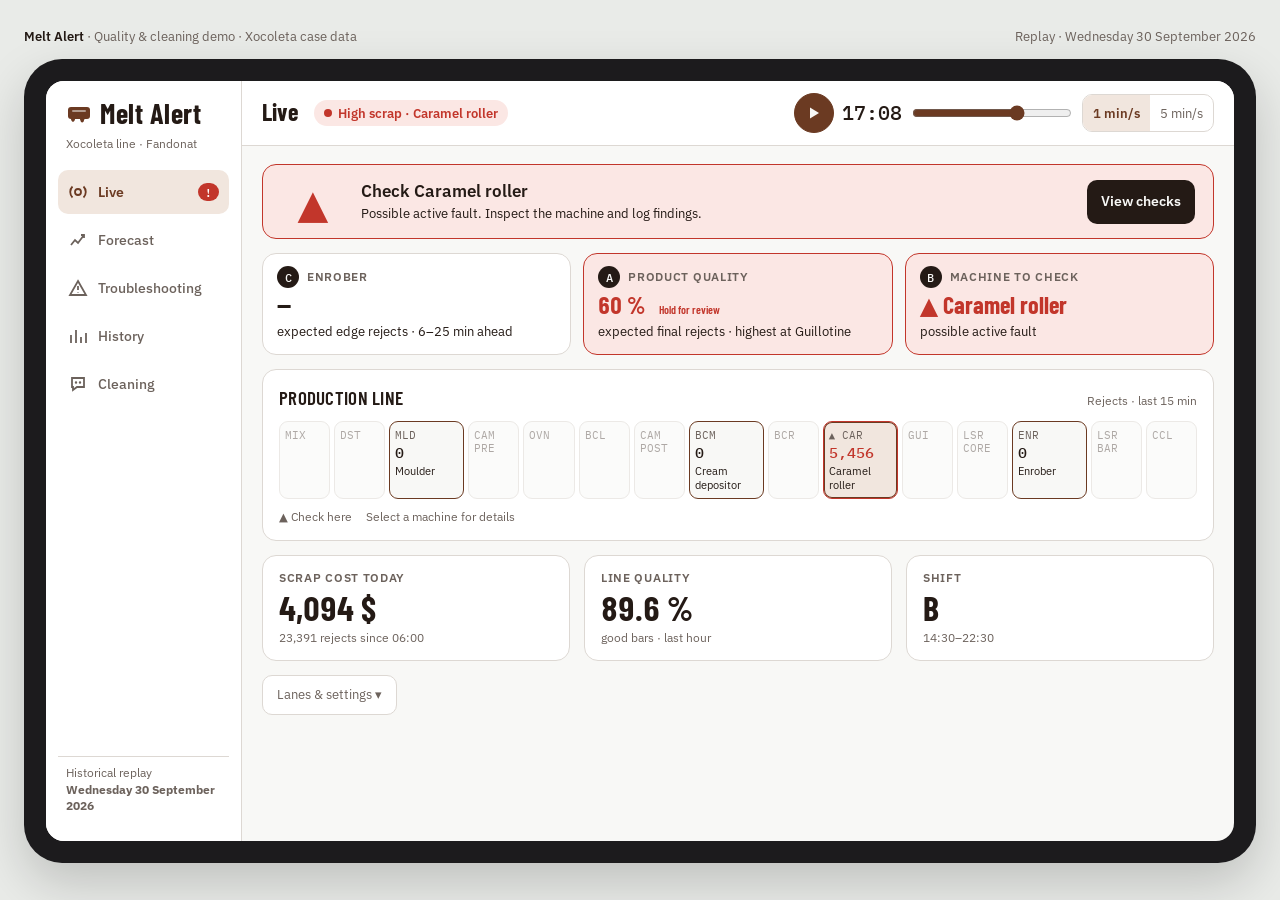
==== commit e5fd4f93: "feat: english interface" ====
--- a/melt_alert/static/index.html
+++ b/melt_alert/static/index.html
@@ -1,5 +1,5 @@
 <!doctype html>
-<html lang="es">
+<html lang="en">
 <head>
 <meta charset="utf-8">
 <meta name="viewport" content="width=device-width, initial-scale=1, viewport-fit=cover">
@@ -7,7 +7,6 @@
 </head>
 <body>
 <title>Melt Alert</title>
-<meta name="claude:viewport-fit-sides" content="cover">
 <link rel="preconnect" href="https://fonts.googleapis.com">
 <link rel="preconnect" href="https://fonts.gstatic.com" crossorigin>
 <link rel="stylesheet" href="https://fonts.googleapis.com/css2?family=Barlow+Condensed:wght@600;700&family=IBM+Plex+Mono:wght@400;500&family=IBM+Plex+Sans:wght@400;500;600&display=swap">
@@ -213,7 +212,8 @@
 .note { font-size: 12px; color: var(--muted); }
 
 
-/* cadena de tres modelos */
+summary { cursor: pointer; font-weight: 600; }
+/* model summary cards */
 .steps { display: grid; grid-template-columns: repeat(3, minmax(0, 1fr)); gap: 12px; }
 .step { border-radius: 14px; padding: 12px 14px; border: 1px solid var(--line); background: var(--panel); display: grid; gap: 4px; align-content: start; min-width: 0; }
 .step.lv-crit { background: var(--crit-soft); border-color: var(--crit); }
@@ -257,43 +257,43 @@
 
 <div class="stage">
   <div class="caption">
-    <span><b>Melt Alert</b> · demo de calidad y limpieza · datos del caso Xocoleta</span>
-    <span id="cap-date">Reproducción minuto a minuto del histórico</span>
+    <span><b>Melt Alert</b> · Quality & cleaning demo · Xocoleta case data</span>
+    <span id="cap-date">Historical replay</span>
   </div>
   <div class="ipad">
     <div class="app">
-      <nav class="rail" role="tablist" aria-label="Secciones">
+      <nav class="rail" role="tablist" aria-label="Sections">
         <div class="brand">
           <svg class="brand-mark" viewBox="0 0 26 26" aria-hidden="true"><rect x="2" y="7" width="22" height="12" rx="3" fill="var(--accent)"/><path d="M6 19 q1 4 2 0 M15 19 q1.2 5 2.4 0" stroke="var(--accent)" stroke-width="2.2" fill="none" stroke-linecap="round"/><rect x="6" y="10" width="14" height="2" rx="1" fill="var(--surface)" opacity=".5"/></svg>
           Melt Alert
         </div>
-        <div class="brand-sub">Línea Xocoleta · Fandonat</div>
+        <div class="brand-sub">Xocoleta line · Fandonat</div>
         <button class="tab" role="tab" data-tab="live" aria-selected="true">
           <svg viewBox="0 0 20 20" fill="none" stroke="currentColor" stroke-width="1.8"><circle cx="10" cy="10" r="3"/><path d="M4.5 4.5a7.8 7.8 0 0 0 0 11M15.5 4.5a7.8 7.8 0 0 1 0 11"/></svg>
-          En vivo <span class="badge" id="badge-live" hidden></span></button>
+          Live <span class="badge" id="badge-live" hidden></span></button>
         <button class="tab" role="tab" data-tab="pred" aria-selected="false">
           <svg viewBox="0 0 20 20" fill="none" stroke="currentColor" stroke-width="1.8"><path d="M3 15l4-5 3 3 6-8"/><path d="M13 5h3v3"/></svg>
-          Predicción</button>
+          Forecast</button>
         <button class="tab" role="tab" data-tab="fail" aria-selected="false">
           <svg viewBox="0 0 20 20" fill="none" stroke="currentColor" stroke-width="1.8"><path d="M10 3l8 14H2z"/><path d="M10 8v4M10 14.5v.5"/></svg>
-          Fallos y soluciones</button>
+          Troubleshooting</button>
         <button class="tab" role="tab" data-tab="hist" aria-selected="false">
           <svg viewBox="0 0 20 20" fill="none" stroke="currentColor" stroke-width="1.8"><path d="M3 17V9M8 17V4M13 17v-6M18 17V7"/></svg>
-          Histórico</button>
+          History</button>
         <button class="tab" role="tab" data-tab="ai" aria-selected="false">
           <svg viewBox="0 0 20 20" fill="none" stroke="currentColor" stroke-width="1.8"><path d="M4 4h12v9H9l-4 3v-3H4z"/><path d="M8 8.5h.01M12 8.5h.01" stroke-linecap="round" stroke-width="2.4"/></svg>
-          Paros · SMED</button>
+          Cleaning</button>
         <div class="rail-foot" id="rail-foot"></div>
       </nav>
       <div class="main">
         <header class="top">
-          <h1 id="title">En vivo</h1>
-          <span class="status s-ok" id="line-status">Línea en marcha</span>
-          <div class="player" aria-label="Reproducción">
-            <button class="pbtn primary" id="play" aria-label="Reproducir"></button>
+          <h1 id="title">Live</h1>
+          <span class="status s-ok" id="line-status">Line running</span>
+          <div class="player" aria-label="Historical replay">
+            <button class="pbtn primary" id="play" aria-label="Play"></button>
             <span class="clock" id="clock">--:--</span>
-            <input type="range" id="scrub" min="0" max="1" value="0" aria-label="Minuto del turno">
-            <div class="seg" role="group" aria-label="Velocidad">
+            <input type="range" id="scrub" min="0" max="1" value="0" aria-label="Replay minute">
+            <div class="seg" role="group" aria-label="Replay speed">
               <button data-speed="1" aria-pressed="true">1 min/s</button>
               <button data-speed="5" aria-pressed="false">5 min/s</button>
             </div>
@@ -314,41 +314,12 @@
 const D = {"generated":"2026-10-18","horizon_min":30,"machines":["MLD","BCM","CAR","ENR"],"machine_names":{"MLD":"Moulder","BCM":"Barrier cream","CAR":"Caramel roller","ENR":"Enrober-bottomer"},"params":[{"code":"MLD_ROLLER_GAP_MM","machine":"MLD","name":"Roller gap","unit":"mm","sp":11.5,"lo":9.5,"hi":13.5,"note":"Sets dough height. A wider gap makes a taller, softer rope and can change bake and core height."},{"code":"MLD_SIDE_BALANCE_PCT","machine":"MLD","name":"Side balance","unit":"%","sp":0.0,"lo":-25.0,"hi":25.0,"note":"Zero is even. Positive pushes dough toward lane 32 and starves lane 1. Negative does the opposite."},{"code":"MLD_PRESSURE_BAR","machine":"MLD","name":"Moulding pressure","unit":"bar","sp":2.2,"lo":1.2,"hi":3.2,"note":"Too high squeezes dough out of the edge lanes. Too low leaves a narrow, tall rope."},{"code":"BCM_FLOW_KG_MIN","machine":"BCM","name":"Cream flow","unit":"kg/min","sp":4.5,"lo":0.0,"hi":6.5,"note":"The deposit rate. A drop here is a skip."},{"code":"BCM_CREAM_TEMP_C","machine":"BCM","name":"Cream temperature","unit":"°C","sp":48.0,"lo":36.0,"hi":58.0,"note":"Too cold and the cream will not flow. Too hot and it soaks in before the barrier cooler sets it."},{"code":"CAR_ROLLER_GAP_MM","machine":"CAR","name":"Roller gap","unit":"mm","sp":1.8,"lo":0.8,"hi":3.2,"note":"Sets caramel thickness and therefore part of the finished bar height."},{"code":"CAR_TEMP_C","machine":"CAR","name":"Caramel temperature","unit":"°C","sp":52.0,"lo":40.0,"hi":64.0,"note":"Cold caramel will not spread and leaves skips. Hot caramel runs off the edges."},{"code":"CAR_VISCOSITY_CP","machine":"CAR","name":"Caramel viscosity","unit":"cP","sp":8000.0,"lo":4000.0,"hi":14000.0,"note":"Moves opposite to temperature."},{"code":"ENR_CURTAIN_KG_MIN","machine":"ENR","name":"Curtain flow","unit":"kg/min","sp":18.0,"lo":0.0,"hi":26.0,"note":"Top and side chocolate. A break in the curtain is a top skip."},{"code":"ENR_BOTTOM_KG_MIN","machine":"ENR","name":"Bottomer flow","unit":"kg/min","sp":12.0,"lo":0.0,"hi":18.0,"note":"Chocolate under the bar. Zero flow is a missing bottom."},{"code":"ENR_BLOWER_PCT","machine":"ENR","name":"Blower","unit":"%","sp":45.0,"lo":10.0,"hi":80.0,"note":"More air removes more chocolate from the top and lowers finished height."},{"code":"ENR_VISCOSITY_CP","machine":"ENR","name":"Chocolate viscosity","unit":"cP","sp":1800.0,"lo":900.0,"hi":3200.0,"note":"High viscosity leaves a heavy coat and feet. Low viscosity leaves a thin coat."},{"code":"ENR_CHOC_TEMP_C","machine":"ENR","name":"Chocolate temperature","unit":"°C","sp":30.5,"lo":27.5,"hi":34.0,"note":"Temper window. Outside it, the coating is thick, dull, or unset."}],"problems":{"P-MIX-TORQUE":{"code":"P-MIX-TORQUE","name":"Mixer torque trip","machine":"MIX","loss":"Breakdown","factor":"Availability","symptom":"Mixer speed falls to zero and torque spikes in the minute before the trip. Specific energy for that batch stops climbing."},"P-MIX-FEED":{"code":"P-MIX-FEED","name":"Ingredient feed fault","machine":"MIX","loss":"Breakdown","factor":"Availability","symptom":"The batch does not start. Moisture, if a partial batch was dumped, sits away from 18.5%."},"P-DST-BRIDGE":{"code":"P-DST-BRIDGE","name":"Hopper bridge","machine":"DST","loss":"Minor stop","factor":"Performance","symptom":"Hopper level looks healthy but mass flow and auger speed drop. The bridge collapses and the flow surges."},"P-DST-PRESSURE":{"code":"P-DST-PRESSURE","name":"Low feed pressure","machine":"DST","loss":"Reduced speed","factor":"Performance","symptom":"Feed pressure below about 1.4 bar while the line is still moving. Not always a full stop."},"P-MLD-WRAP":{"code":"P-MLD-WRAP","name":"Dough wrap on the roller","machine":"MLD","loss":"Breakdown","factor":"Availability","symptom":"Roller speed wobbles, then the moulder stops. Side balance is meaningless while it is stopped."},"P-MLD-SIDE":{"code":"P-MLD-SIDE","name":"Side balance drift","machine":"MLD","loss":"Reduced speed","factor":"Performance","symptom":"Side balance walks away from zero. The line does not stop. One edge lane starts gapping."},"P-OVN-ZONE":{"code":"P-OVN-ZONE","name":"Oven zone temperature fault","machine":"OVN","loss":"Breakdown","factor":"Availability","symptom":"One zone leaves its band. The belt may keep moving, which still bakes a stretch of bad product, or the line is stopped."},"P-OVN-BELT":{"code":"P-OVN-BELT","name":"Oven belt tracking","machine":"OVN","loss":"Minor stop","factor":"Performance","symptom":"Belt speed dips and returns. Lanes at one side can tear."},"P-BCL-FAN":{"code":"P-BCL-FAN","name":"Biscuit cooler fan fault","machine":"BCL","loss":"Breakdown","factor":"Availability","symptom":"Fan speed at zero, product-out temperature climbing."},"P-BCM-BLOCK":{"code":"P-BCM-BLOCK","name":"Cream nozzle blockage","machine":"BCM","loss":"Minor stop","factor":"Performance","symptom":"Manifold pressure up, cream flow down, pump still turning."},"P-BCM-COLD":{"code":"P-BCM-COLD","name":"Cream set in the pipe","machine":"BCM","loss":"Breakdown","factor":"Availability","symptom":"Cream temperature falls through 40°C, viscosity spikes, flow goes to zero."},"P-BCR-FAN":{"code":"P-BCR-FAN","name":"Barrier cooler fan fault","machine":"BCR","loss":"Breakdown","factor":"Availability","symptom":"Product-out above about 26°C."},"P-CAR-WRAP":{"code":"P-CAR-WRAP","name":"Caramel wrap on the roller","machine":"CAR","loss":"Breakdown","factor":"Availability","symptom":"Roller speed unstable, then a stop. Flow falls before the stop."},"P-CAR-COLD":{"code":"P-CAR-COLD","name":"Cold caramel","machine":"CAR","loss":"Reduced speed","factor":"Performance","symptom":"Temperature under about 46°C and viscosity high, line still running."},"P-CAR-HOT":{"code":"P-CAR-HOT","name":"Caramel gap open","machine":"CAR","loss":"Process","factor":"Quality","symptom":"Roller gap above about 3.5 mm and caramel hotter than 58°C. The rope is flooded and core height rises on every lane."},"P-GUI-SYNC":{"code":"P-GUI-SYNC","name":"Guillotine out of sync","machine":"GUI","loss":"Reduced speed","factor":"Performance","symptom":"Phase error walks past ±15 ms while stroke rate and line speed disagree."},"P-GUI-BLADE":{"code":"P-GUI-BLADE","name":"Blunt or cold knife","machine":"GUI","loss":"Setup","factor":"Availability","symptom":"A planned blade change, or an unplanned stop when the knife tears caramel."},"P-ENR-CURTAIN":{"code":"P-ENR-CURTAIN","name":"Curtain break","machine":"ENR","loss":"Minor stop","factor":"Performance","symptom":"Curtain flow collapses and recovers. Blower percentage does not explain it."},"P-ENR-TEMPER":{"code":"P-ENR-TEMPER","name":"Chocolate out of temper","machine":"ENR","loss":"Reduced speed","factor":"Performance","symptom":"Chocolate temperature leaves 29.5–31.5°C and viscosity follows."},"P-ENR-BOTTOM":{"code":"P-ENR-BOTTOM","name":"Bottomer starved","machine":"ENR","loss":"Breakdown","factor":"Availability","symptom":"Bottomer flow at zero while the curtain is still running."},"P-CCL-WARM":{"code":"P-CCL-WARM","name":"Chocolate cooler too warm","machine":"CCL","loss":"Reduced speed","factor":"Performance","symptom":"Air temperature above 18°C or product-out above 18°C."},"P-LINE-JAM":{"code":"P-LINE-JAM","name":"Transfer jam","machine":"LINE","loss":"Minor stop","factor":"Performance","symptom":"A photoeye or a transfer stops the line briefly. No single machine parameter stays wrong afterwards."},"P-LINE-STARVE":{"code":"P-LINE-STARVE","name":"Line starved from the hopper","machine":"DST","loss":"Breakdown","factor":"Availability","symptom":"Hopper level at zero after a mixer stop. Downstream speeds go to zero together."},"P-LINE-BLOCK":{"code":"P-LINE-BLOCK","name":"Downstream block","machine":"LINE","loss":"Breakdown","factor":"Availability","symptom":"Assets upstream of a stopped machine go to blocked. Their speeds are zero but they have not failed."}},"history":{"days":65,"first":"2026-07-06","last":"2026-10-02","bars_measured":115028419,"scrap":[{"point":"FIN_BAR","pieces":1691281,"cost":296002},{"point":"POST_CAM","pieces":1419352,"cost":24960},{"point":"MLD_DUMP","pieces":40,"cost":10842},{"point":"GUI_CHUTE","pieces":180697,"cost":9040}],"bar_oos":{"height":1628513,"width":61260,"length":1750},"height_low_share":0.931,"by_machine":{"MLD":5606,"BCM":163481,"CAR":159598,"ENR":1299828},"by_lane":[268095,194464,151827,14187,14271,14359,14367,10342,13988,13858,12875,13321,13554,13722,9146,9428,9628,9129,9165,9758,10471,9459,10092,11508,10194,11336,14550,22027,15243,52445,478764,162940],"coat_by_lane":[3.11,3.15,3.18,3.63,3.64,3.63,3.62,4.02,3.99,3.94,4.31,4.24,4.16,4.07,4.4,4.29,4.17,4.46,4.32,4.16,4.0,4.25,4.06,3.86,4.08,3.86,3.63,3.39,3.57,3.3,3.03,3.17],"core_by_lane":[14.0,14.0,14.0,14.0,14.0,14.0,14.0,14.0,13.99,13.99,13.99,13.99,13.99,13.99,14.0,14.0,14.0,14.0,14.0,14.0,14.0,14.0,14.0,14.0,14.0,14.0,14.0,14.0,14.0,14.0,14.0,14.0],"by_shift":{"A":1319965,"B":308548,"CLEAN":0},"by_week":[103842,128548,117435,140476,111408,117586,116713,143901,166835,139085,115026,98349,129309],"by_week_machine":{"MLD":[0,0,0,1094,2435,0,979,0,539,0,0,0,559],"BCM":[13274,14454,24839,10431,13838,9385,10778,13538,38283,12939,0,0,1722],"CAR":[9362,7377,0,25910,3411,0,1909,16347,31822,31390,11343,1758,18969],"ENR":[81206,106717,92596,103041,91724,108201,103047,114016,96191,94756,103683,96591,108059]}},"model":{"MLD":{"threshold_bars_30min":0,"base_rate":0.003,"auc":0.497,"brier":0.0014,"brier_base":0.0014,"calibration":[[0.002,0.002],[0.002,0.001],[0.003,0.001],[0.003,0.001],[0.312,0.0]],"n_test":13873,"events_test":19},"BCM":{"threshold_bars_30min":0,"base_rate":0.011,"auc":0.599,"brier":0.0016,"brier_base":0.0017,"calibration":[[0.008,0.001],[0.009,0.001],[0.009,0.001],[0.01,0.003],[0.015,0.003]],"n_test":13873,"events_test":22},"CAR":{"threshold_bars_30min":0,"base_rate":0.01,"auc":0.604,"brier":0.008,"brier_base":0.009,"calibration":[[0.007,0.007],[0.008,0.007],[0.009,0.009],[0.018,0.018]],"n_test":13873,"events_test":126},"ENR":{"threshold_bars_30min":1166,"base_rate":0.099,"auc":0.75,"brier":0.088,"brier_base":0.097,"calibration":[[0.004,0.008],[0.038,0.048],[0.08,0.087],[0.209,0.222],[0.217,0.22]],"n_test":13873,"events_test":1508}},"risk":[{"machine":"LINE","name":"Línea completa (transferencias)","events":203,"downtime_min":203,"mtbf_h":5.3,"p_shift":0.78,"p_shift_lo":0.739,"p_shift_hi":0.818,"last":"2026-10-02 19:05:00","problems":[{"code":"P-LINE-JAM","n":203,"mins":203,"name":"Transfer jam","loss":"Minor stop","symptom":"A photoeye or a transfer stops the line briefly. No single machine parameter stays wrong afterwards."}]},{"machine":"MLD","name":"Moulder","events":68,"downtime_min":978,"mtbf_h":15.8,"p_shift":0.398,"p_shift_lo":0.337,"p_shift_hi":0.463,"last":"2026-10-02 16:16:00","problems":[{"code":"P-MLD-WRAP","n":60,"mins":745,"name":"Dough wrap on the roller","loss":"Breakdown","symptom":"Roller speed wobbles, then the moulder stops. Side balance is meaningless while it is stopped."},{"code":"P-MLD-SIDE","n":8,"mins":233,"name":"Side balance drift","loss":"Reduced speed","symptom":"Side balance walks away from zero. The line does not stop. One edge lane starts gapping."}]},{"machine":"DST","name":"Dough distributor","events":25,"downtime_min":301,"mtbf_h":42.9,"p_shift":0.17,"p_shift_lo":0.122,"p_shift_hi":0.23,"last":"2026-10-01 18:11:00","problems":[{"code":"P-DST-BRIDGE","n":10,"mins":16,"name":"Hopper bridge","loss":"Minor stop","symptom":"Hopper level looks healthy but mass flow and auger speed drop. The bridge collapses and the flow surges."},{"code":"P-DST-PRESSURE","n":8,"mins":217,"name":"Low feed pressure","loss":"Reduced speed","symptom":"Feed pressure below about 1.4 bar while the line is still moving. Not always a full stop."},{"code":"P-LINE-STARVE","n":7,"mins":68,"name":"Line starved from the hopper","loss":"Breakdown","symptom":"Hopper level at zero after a mixer stop. Downstream speeds go to zero together."}]},{"machine":"ENR","name":"Enrober-bottomer","events":18,"downtime_min":253,"mtbf_h":59.6,"p_shift":0.126,"p_shift_lo":0.084,"p_shift_hi":0.181,"last":"2026-10-02 14:51:00","problems":[{"code":"P-ENR-CURTAIN","n":8,"mins":22,"name":"Curtain break","loss":"Minor stop","symptom":"Curtain flow collapses and recovers. Blower percentage does not explain it."},{"code":"P-ENR-BOTTOM","n":5,"mins":70,"name":"Bottomer starved","loss":"Breakdown","symptom":"Bottomer flow at zero while the curtain is still running."},{"code":"P-ENR-TEMPER","n":5,"mins":161,"name":"Chocolate out of temper","loss":"Reduced speed","symptom":"Chocolate temperature leaves 29.5–31.5°C and viscosity follows."}]},{"machine":"CAR","name":"Caramel roller","events":16,"downtime_min":292,"mtbf_h":67.0,"p_shift":0.113,"p_shift_lo":0.073,"p_shift_hi":0.167,"last":"2026-09-30 17:03:00","problems":[{"code":"P-CAR-COLD","n":6,"mins":145,"name":"Cold caramel","loss":"Reduced speed","symptom":"Temperature under about 46°C and viscosity high, line still running."},{"code":"P-CAR-HOT","n":5,"mins":73,"name":"Caramel gap open","loss":"Process","symptom":"Roller gap above about 3.5 mm and caramel hotter than 58°C. The rope is flooded and core height rises on every lane."},{"code":"P-CAR-WRAP","n":5,"mins":74,"name":"Caramel wrap on the roller","loss":"Breakdown","symptom":"Roller speed unstable, then a stop. Flow falls before the stop."}]},{"machine":"MIX","name":"Dough mixer","events":15,"downtime_min":290,"mtbf_h":71.5,"p_shift":0.106,"p_shift_lo":0.067,"p_shift_hi":0.159,"last":"2026-09-25 07:11:00","problems":[{"code":"P-MIX-FEED","n":8,"mins":180,"name":"Ingredient feed fault","loss":"Breakdown","symptom":"The batch does not start. Moisture, if a partial batch was dumped, sits away from 18.5%."},{"code":"P-MIX-TORQUE","n":7,"mins":110,"name":"Mixer torque trip","loss":"Breakdown","symptom":"Mixer speed falls to zero and torque spikes in the minute before the trip. Specific energy for that batch stops climbing."}]},{"machine":"OVN","name":"Oven","events":14,"downtime_min":186,"mtbf_h":76.6,"p_shift":0.099,"p_shift_lo":0.062,"p_shift_hi":0.152,"last":"2026-09-22 10:49:00","problems":[{"code":"P-OVN-BELT","n":8,"mins":16,"name":"Oven belt tracking","loss":"Minor stop","symptom":"Belt speed dips and returns. Lanes at one side can tear."},{"code":"P-OVN-ZONE","n":6,"mins":170,"name":"Oven zone temperature fault","loss":"Breakdown","symptom":"One zone leaves its band. The belt may keep moving, which still bakes a stretch of bad product, or the line is stopped."}]},{"machine":"GUI","name":"Guillotine","events":13,"downtime_min":169,"mtbf_h":82.5,"p_shift":0.092,"p_shift_lo":0.056,"p_shift_hi":0.144,"last":"2026-09-25 08:11:00","problems":[{"code":"P-GUI-SYNC","n":7,"mins":112,"name":"Guillotine out of sync","loss":"Reduced speed","symptom":"Phase error walks past ±15 ms while stroke rate and line speed disagree."},{"code":"P-GUI-BLADE","n":6,"mins":57,"name":"Blunt or cold knife","loss":"Setup","symptom":"A planned blade change, or an unplanned stop when the knife tears caramel."}]},{"machine":"BCM","name":"Barrier cream","events":12,"downtime_min":169,"mtbf_h":89.4,"p_shift":0.086,"p_shift_lo":0.051,"p_shift_hi":0.136,"last":"2026-09-02 08:14:00","problems":[{"code":"P-BCM-BLOCK","n":8,"mins":84,"name":"Cream nozzle blockage","loss":"Minor stop","symptom":"Manifold pressure up, cream flow down, pump still turning."},{"code":"P-BCM-COLD","n":4,"mins":85,"name":"Cream set in the pipe","loss":"Breakdown","symptom":"Cream temperature falls through 40°C, viscosity spikes, flow goes to zero."}]},{"machine":"BCL","name":"Biscuit cooler","events":5,"downtime_min":67,"mtbf_h":214.5,"p_shift":0.037,"p_shift_lo":0.015,"p_shift_hi":0.077,"last":"2026-09-08 07:48:00","problems":[{"code":"P-BCL-FAN","n":5,"mins":67,"name":"Biscuit cooler fan fault","loss":"Breakdown","symptom":"Fan speed at zero, product-out temperature climbing."}]},{"machine":"CCL","name":"Chocolate cooler","events":5,"downtime_min":136,"mtbf_h":214.5,"p_shift":0.037,"p_shift_lo":0.015,"p_shift_hi":0.077,"last":"2026-09-25 12:15:00","problems":[{"code":"P-CCL-WARM","n":5,"mins":136,"name":"Chocolate cooler too warm","loss":"Reduced speed","symptom":"Air temperature above 18°C or product-out above 18°C."}]},{"machine":"BCR","name":"Barrier cooler","events":4,"downtime_min":52,"mtbf_h":268.1,"p_shift":0.029,"p_shift_lo":0.01,"p_shift_hi":0.067,"last":"2026-09-29 08:20:00","problems":[{"code":"P-BCR-FAN","n":4,"mins":52,"name":"Barrier cooler fan fault","loss":"Breakdown","symptom":"Product-out above about 26°C."}]}],"pipeline":{"prevention":{"base_rate":0.532,"auc":0.975,"brier":0.0337,"brier_base":0.2487,"n_test":12758,"events_test":6836,"auc_before_crossing":0.888,"events_before_crossing":451,"limit_mm":17.1,"horizon_min":60,"event":"tasa de rechazo en bordes > 5 % en la próxima hora","slope_after_clean_mm_h":-0.077,"edge_mm_after_clean":17.62,"edge_mm_shift_a":16.96,"test_days":15,"avoidable_bars_test":264042,"clean_rate":0.0009},"line_risk":{"base_rate":0.1,"auc":0.726,"brier":0.0855,"brier_base":0.0941,"n_test":13662,"events_test":1436,"threshold_bars_30min":1175},"diagnosis":{"decided_minutes":6910,"event_minutes_test":1436,"precision":0.938,"recall":0.936},"source":"equipo","team":{"prevencion.csv":5940,"riesgo.csv":12870,"diagnostico.csv":990,"evaluation":{"test_period":["2026-09-21 06:30:00","2026-10-02 22:29:00"],"c":{"precision":0.773505472916082,"recall":0.9769585253456221,"f1":0.8634085213032582,"mae":0.00850358829480114,"threshold":0.1,"tickets_per_day":14.0,"onsets":10,"onsets_warned":8,"clock_profile":{"mae":0.00816476155440254,"f1":0.876699484294421},"persistence":{"mae":0.009276575684411767,"f1":0.7550908090258668},"band_coverage":0.9320979212253829,"material_at_risk_usd":17436.17326175354},"a":{"mae":0.00462963862306519,"net_usd":1890.2246917410714,"net_95":[-19.20301383928571,5699.478595982143],"band_coverage":0.9026741010468821,"coverage_of_minutes":0.7116096245251057},"b":{"precision":0.864406779661017,"recall":0.6057007125890737,"macro_f1":0.7753214308061817,"events":25,"events_ok":15,"thresholds":{"MIX":0.5,"DST":0.9,"MLD":0.25,"OVN":0.9,"BCL":0.9,"BCM":0.9,"BCR":0.9,"CAR":0.9,"GUI":0.9,"ENR":0.25,"CCL":0.9}},"joint":[{"eff":0.0,"usd_10d":452.34628794642856,"usd_year":11761.003486607144},{"eff":0.25,"usd_10d":4811.389603384814,"usd_year":125096.12968800517},{"eff":0.5,"usd_10d":9170.432918823199,"usd_year":238431.25588940317},{"eff":0.75,"usd_10d":13529.476234261583,"usd_year":351766.38209080114},{"eff":1.0,"usd_10d":17888.51954969997,"usd_year":465101.5082921992}]}}},"replay":{"date":"2026-09-30","minutes":[{"t":"06:00","s":"A","run":1,"q":0.988,"bars":1920,"a":[0,0,0,23],"lane":[5,3,2,0,0,0,0,0,0,0,0,0,0,0,0,0,0,0,0,0,0,0,0,0,0,0,0,0,0,1,9,3],"p":[[0.0,0.0,0.0],[0.0,0.0,0.0],[0.0,0.0,0.0],[0.0,0.0,0.0]],"v":[11.52,0.04,2.2,4.45,48.15,1.77,51.85,8000.0,18.02,12.14,45.01,1800.0,30.34],"sc":{"FIN_BAR":23},"ev":[],"pv":[null,null,0.166,0.139,0.196,null,18.06,0.0639],"r":[0.015,0.013,0.017],"c":[null,null,null,"vigilar",[null,null,null,null,null,null]],"a_st":{"MIX":[null,null,null,"vigilar"],"DST":[null,null,null,"vigilar"],"MLD":[null,null,null,"vigilar"],"CAM_PRE":[null,null,null,"vigilar"],"OVN":[null,null,null,"vigilar"],"BCL":[null,null,null,"vigilar"],"CAM_POST":[null,null,null,"vigilar"],"BCM":[null,null,null,"vigilar"],"BCR":[null,null,null,"vigilar"],"CAR":[null,null,null,"vigilar"],"GUI":[null,null,null,"vigilar"],"LSR_CORE":[null,null,null,"vigilar"],"ENR":[null,null,null,"vigilar"]},"rd":"sin_dato","b":{"MIX":0.0,"DST":0.0,"MLD":0.0,"OVN":0.0,"BCL":0.0,"BCM":0.0,"BCR":0.0,"CAR":0.0,"GUI":0.005,"ENR":0.0,"CCL":0.0},"dm":null},{"t":"06:01","s":"A","run":1,"q":0.9901,"bars":1920,"a":[0,0,0,19],"lane":[4,3,2,0,0,0,0,0,0,0,0,0,0,0,0,0,0,0,0,0,0,0,0,0,0,0,0,0,0,0,8,2],"p":[[0.0,0.0,0.0],[0.0,0.0,0.0],[0.0,0.0,0.0],[0.0,0.0,0.0]],"v":[11.46,-0.36,2.2,4.53,47.86,1.78,51.72,8000.0,18.18,11.9,44.68,1800.0,30.38],"sc":{"FIN_BAR":19},"ev":[],"pv":[null,null,0.166,0.139,0.196,null,18.09,0.0528],"r":[0.015,0.013,0.017],"c":[null,null,null,"vigilar",[null,null,null,null,null,null]],"a_st":{"MIX":[null,null,null,"vigilar"],"DST":[null,null,null,"vigilar"],"MLD":[null,null,null,"vigilar"],"CAM_PRE":[null,null,null,"vigilar"],"OVN":[null,null,null,"vigilar"],"BCL":[null,null,null,"vigilar"],"CAM_POST":[null,null,null,"vigilar"],"BCM":[null,null,null,"vigilar"],"BCR":[null,null,null,"vigilar"],"CAR":[null,null,null,"vigilar"],"GUI":[null,null,null,"vigilar"],"LSR_CORE":[null,null,null,"vigilar"],"ENR":[null,null,null,"vigilar"]},"rd":"sin_dato","b":{"MIX":0.0,"DST":0.0,"MLD":0.0,"OVN":0.0,"BCL":0.0,"BCM":0.0,"BCR":0.0,"CAR":0.0,"GUI":0.0,"ENR":0.0,"CCL":0.0},"dm":null},{"t":"06:02","s":"A","run":1,"q":0.949,"bars":1920,"a":[0,0,0,38],"lane":[8,6,4,0,0,0,0,0,0,0,0,0,0,0,0,0,0,0,0,0,0,0,0,0,0,0,0,0,0,1,14,5],"p":[[0.0,0.0,0.0],[0.0,0.0,0.0],[0.0,0.0,0.0],[0.0,0.0,0.0]],"v":[11.51,-0.49,2.2,4.52,47.98,1.82,52.33,8000.0,17.91,12.1,45.93,1800.0,30.53],"sc":{"FIN_BAR":38,"POST_CAM":60},"ev":[],"pv":[17.01,null,0.896,0.849,0.93,0,17.98,0.1056],"r":[0.022,0.018,0.028],"c":[null,null,null,"vigilar",[null,null,null,null,null,null]],"a_st":{"MIX":[null,null,null,"vigilar"],"DST":[null,null,null,"vigilar"],"MLD":[null,null,null,"vigilar"],"CAM_PRE":[null,null,null,"vigilar"],"OVN":[null,null,null,"vigilar"],"BCL":[null,null,null,"vigilar"],"CAM_POST":[null,null,null,"vigilar"],"BCM":[null,null,null,"vigilar"],"BCR":[null,null,null,"vigilar"],"CAR":[null,null,null,"vigilar"],"GUI":[null,null,null,"vigilar"],"LSR_CORE":[null,null,null,"vigilar"],"ENR":[null,null,null,"vigilar"]},"rd":"sin_dato","b":{"MIX":0.0,"DST":0.0,"MLD":0.0,"OVN":0.0,"BCL":0.0,"BCM":0.0,"BCR":0.0,"CAR":0.0,"GUI":0.0,"ENR":0.0,"CCL":0.0},"dm":null},{"t":"06:03","s":"A","run":1,"q":0.9854,"bars":1920,"a":[0,0,0,28],"lane":[6,4,3,0,0,0,0,0,0,0,0,0,0,0,0,0,0,0,0,0,0,0,0,0,0,0,0,0,0,1,11,3],"p":[[0.0,0.0,0.0],[0.0,0.0,0.0],[0.0,0.0,0.0],[0.0,0.0,0.0]],"v":[11.45,-0.6,2.2,4.49,47.76,1.8,52.47,8000.0,18.24,11.97,45.06,1800.0,30.48],"sc":{"FIN_BAR":28},"ev":[],"pv":[17.01,null,0.896,0.849,0.93,0,18.04,0.0778],"r":[0.022,0.018,0.028],"c":[null,null,null,"vigilar",[null,null,null,null,null,null]],"a_st":{"MIX":[null,null,null,"vigilar"],"DST":[null,null,null,"vigilar"],"MLD":[null,null,null,"vigilar"],"CAM_PRE":[null,null,null,"vigilar"],"OVN":[null,null,null,"vigilar"],"BCL":[null,null,null,"vigilar"],"CAM_POST":[null,null,null,"vigilar"],"BCM":[null,null,null,"vigilar"],"BCR":[null,null,null,"vigilar"],"CAR":[null,null,null,"vigilar"],"GUI":[null,null,null,"vigilar"],"LSR_CORE":[null,null,null,"vigilar"],"ENR":[null,null,null,"vigilar"]},"rd":"sin_dato","b":{"MIX":0.0,"DST":0.0,"MLD":0.0,"OVN":0.0,"BCL":0.0,"BCM":0.0,"BCR":0.0,"CAR":0.0,"GUI":0.0,"ENR":0.0,"CCL":0.0},"dm":null},{"t":"06:04","s":"A","run":1,"q":0.9917,"bars":1920,"a":[0,0,0,16],"lane":[3,2,2,0,0,0,0,0,0,0,0,0,0,0,0,0,0,0,0,0,0,0,0,0,0,0,0,0,0,0,7,2],"p":[[0.0,0.0,0.0],[0.0,0.0,0.0],[0.0,0.0,0.0],[0.0,0.0,0.0]],"v":[11.49,-0.52,2.2,4.47,48.0,1.81,52.33,8000.0,18.07,11.9,43.97,1800.0,30.51],"sc":{"FIN_BAR":16},"ev":[],"pv":[17.02,null,0.896,0.849,0.93,0,18.1,0.0444],"r":[0.022,0.018,0.028],"c":[null,null,null,"vigilar",[null,null,null,null,null,null]],"a_st":{"MIX":[null,null,null,"vigilar"],"DST":[null,null,null,"vigilar"],"MLD":[null,null,null,"vigilar"],"CAM_PRE":[null,null,null,"vigilar"],"OVN":[null,null,null,"vigilar"],"BCL":[null,null,null,"vigilar"],"CAM_POST":[null,null,null,"vigilar"],"BCM":[null,null,null,"vigilar"],"BCR":[null,null,null,"vigilar"],"CAR":[null,null,null,"vigilar"],"GUI":[null,null,null,"vigilar"],"LSR_CORE":[null,null,null,"vigilar"],"ENR":[null,null,null,"vigilar"]},"rd":"sin_dato","b":{"MIX":0.0,"DST":0.0,"MLD":0.0,"OVN":0.0,"BCL":0.0,"BCM":0.0,"BCR":0.0,"CAR":0.0,"GUI":0.0,"ENR":0.0,"CCL":0.0},"dm":null},{"t":"06:05","s":"A","run":1,"q":0.987,"bars":1920,"a":[0,0,0,25],"lane":[5,3,3,0,0,0,0,0,0,0,0,0,0,0,0,0,0,0,0,0,0,0,0,0,0,0,0,0,0,1,10,3],"p":[[0.0,0.0,0.0],[0.0,0.0,0.0],[0.0,0.0,0.0],[0.0,0.0,0.0]],"v":[11.48,-0.42,2.2,4.57,47.83,1.79,52.27,8000.0,18.21,12.04,44.15,1800.0,30.39],"sc":{"FIN_BAR":25},"ev":[],"pv":[17.02,null,0.896,0.849,0.93,0,18.05,0.0694],"r":[0.022,0.018,0.028],"c":[null,null,null,"vigilar",[null,null,null,null,null,null]],"a_st":{"MIX":[null,null,null,"vigilar"],"DST":[null,null,null,"vigilar"],"MLD":[null,null,null,"vigilar"],"CAM_PRE":[null,null,null,"vigilar"],"OVN":[null,null,null,"vigilar"],"BCL":[null,null,null,"vigilar"],"CAM_POST":[null,null,null,"vigilar"],"BCM":[null,null,null,"vigilar"],"BCR":[null,null,null,"vigilar"],"CAR":[null,null,null,"vigilar"],"GUI":[null,null,null,"vigilar"],"LSR_CORE":[null,null,null,"vigilar"],"ENR":[null,null,null,"vigilar"]},"rd":"sin_dato","b":{"MIX":0.0,"DST":0.0,"MLD":0.0,"OVN":0.0,"BCL":0.0,"BCM":0.0,"BCR":0.0,"CAR":0.0,"GUI":0.0,"ENR":0.0,"CCL":0.0},"dm":null},{"t":"06:06","s":"A","run":1,"q":0.9854,"bars":1920,"a":[0,0,0,28],"lane":[6,4,3,0,0,0,0,0,0,0,0,0,0,0,0,0,0,0,0,0,0,0,0,0,0,0,0,0,0,1,11,3],"p":[[0.0,0.0,0.0],[0.0,0.0,0.0],[0.0,0.0,0.0],[0.0,0.0,0.0]],"v":[11.5,-0.49,2.2,4.62,48.01,1.8,52.03,8000.0,17.82,12.09,44.16,1800.0,30.55],"sc":{"FIN_BAR":28},"ev":[],"pv":[17.02,null,0.896,0.849,0.93,0,18.04,0.0778],"r":[0.022,0.018,0.028],"c":[null,null,null,"vigilar",[null,null,null,null,null,null]],"a_st":{"MIX":[null,null,null,"vigilar"],"DST":[null,null,null,"vigilar"],"MLD":[null,null,null,"vigilar"],"CAM_PRE":[null,null,null,"vigilar"],"OVN":[null,null,null,"vigilar"],"BCL":[null,null,null,"vigilar"],"CAM_POST":[null,null,null,"vigilar"],"BCM":[null,null,null,"vigilar"],"BCR":[null,null,null,"vigilar"],"CAR":[null,null,null,"vigilar"],"GUI":[null,null,null,"vigilar"],"LSR_CORE":[null,null,null,"vigilar"],"ENR":[null,null,null,"vigilar"]},"rd":"sin_dato","b":{"MIX":0.0,"DST":0.0,"MLD":0.0,"OVN":0.0,"BCL":0.0,"BCM":0.0,"BCR":0.0,"CAR":0.0,"GUI":0.0,"ENR":0.0,"CCL":0.0},"dm":null},{"t":"06:07","s":"A","run":1,"q":0.9823,"bars":1920,"a":[0,0,0,34],"lane":[7,5,4,0,0,0,0,0,0,0,0,0,0,0,0,0,0,0,0,0,0,0,0,0,0,0,0,0,0,1,13,4],"p":[[0.0,0.0,0.0],[0.0,0.0,0.0],[0.0,0.0,0.0],[0.0,0.0,0.0]],"v":[11.51,-0.31,2.2,4.59,48.04,1.79,52.09,8000.0,17.96,11.95,46.19,1800.0,30.52],"sc":{"FIN_BAR":34},"ev":[],"pv":[17.01,null,0.896,0.849,0.93,0,18.01,0.0944],"r":[0.022,0.018,0.028],"c":[null,null,null,"vigilar",[null,null,null,null,null,null]],"a_st":{"MIX":[null,null,null,"vigilar"],"DST":[null,null,null,"vigilar"],"MLD":[null,null,null,"vigilar"],"CAM_PRE":[null,null,null,"vigilar"],"OVN":[null,null,null,"vigilar"],"BCL":[null,null,null,"vigilar"],"CAM_POST":[null,null,null,"vigilar"],"BCM":[null,null,null,"vigilar"],"BCR":[null,null,null,"vigilar"],"CAR":[null,null,null,"vigilar"],"GUI":[null,null,null,"vigilar"],"LSR_CORE":[null,null,null,"vigilar"],"ENR":[null,null,null,"vigilar"]},"rd":"sin_dato","b":{"MIX":0.0,"DST":0.0,"MLD":0.0,"OVN":0.0,"BCL":0.0,"BCM":0.0,"BCR":0.0,"CAR":0.0,"GUI":0.0,"ENR":0.0,"CCL":0.0},"dm":null},{"t":"06:08","s":"A","run":1,"q":0.9901,"bars":1920,"a":[0,0,0,19],"lane":[4,3,2,0,0,0,0,0,0,0,0,0,0,0,0,0,0,0,0,0,0,0,0,0,0,0,0,0,0,0,8,2],"p":[[0.0,0.0,0.0],[0.0,0.0,0.0],[0.0,0.0,0.0],[0.0,0.0,0.0]],"v":[11.46,-0.84,2.2,4.41,47.92,1.77,52.13,8000.0,18.05,11.67,44.63,1800.0,30.58],"sc":{"FIN_BAR":19},"ev":[],"pv":[17.02,null,0.896,0.849,0.93,0,18.1,0.0528],"r":[0.022,0.018,0.028],"c":[null,null,null,"vigilar",[null,null,null,null,null,null]],"a_st":{"MIX":[null,null,null,"vigilar"],"DST":[null,null,null,"vigilar"],"MLD":[null,null,null,"vigilar"],"CAM_PRE":[null,null,null,"vigilar"],"OVN":[null,null,null,"vigilar"],"BCL":[null,null,null,"vigilar"],"CAM_POST":[null,null,null,"vigilar"],"BCM":[null,null,null,"vigilar"],"BCR":[null,null,null,"vigilar"],"CAR":[null,null,null,"vigilar"],"GUI":[null,null,null,"vigilar"],"LSR_CORE":[null,null,null,"vigilar"],"ENR":[null,null,null,"vigilar"]},"rd":"sin_dato","b":{"MIX":0.0,"DST":0.0,"MLD":0.0,"OVN":0.0,"BCL":0.0,"BCM":0.0,"BCR":0.0,"CAR":0.0,"GUI":0.0,"ENR":0.0,"CCL":0.0},"dm":null},{"t":"06:09","s":"A","run":1,"q":0.9932,"bars":1920,"a":[0,0,0,13],"lane":[3,2,1,0,0,0,0,0,0,0,0,0,0,0,0,0,0,0,0,0,0,0,0,0,0,0,0,0,0,0,6,1],"p":[[0.0,0.0,0.0],[0.0,0.0,0.0],[0.0,0.0,0.0],[0.0,0.0,0.0]],"v":[11.45,-0.53,2.2,4.5,47.76,1.76,51.79,8000.0,18.3,12.02,43.55,1800.0,30.53],"sc":{"FIN_BAR":13},"ev":[],"pv":[17.02,null,0.896,0.849,0.93,0,18.14,0.0361],"r":[0.022,0.018,0.028],"c":[null,null,null,"vigilar",[null,null,null,null,null,null]],"a_st":{"MIX":[null,null,null,"vigilar"],"DST":[null,null,null,"vigilar"],"MLD":[null,null,null,"vigilar"],"CAM_PRE":[null,null,null,"vigilar"],"OVN":[null,null,null,"vigilar"],"BCL":[null,null,null,"vigilar"],"CAM_POST":[null,null,null,"vigilar"],"BCM":[null,null,null,"vigilar"],"BCR":[null,null,null,"vigilar"],"CAR":[null,null,null,"vigilar"],"GUI":[null,null,null,"vigilar"],"LSR_CORE":[null,null,null,"vigilar"],"ENR":[null,null,null,"vigilar"]},"rd":"sin_dato","b":{"MIX":0.0,"DST":0.0,"MLD":0.0,"OVN":0.0,"BCL":0.0,"BCM":0.0,"BCR":0.0,"CAR":0.0,"GUI":0.0,"ENR":0.0,"CCL":0.0},"dm":null},{"t":"06:10","s":"A","run":1,"q":0.9693,"bars":1920,"a":[0,0,0,59],"lane":[12,9,7,0,0,0,0,0,0,0,0,0,0,0,0,0,0,0,0,0,0,0,0,0,0,0,0,1,0,2,20,8],"p":[[0.0,0.0,0.0],[0.0,0.0,0.0],[0.0,0.0,0.0],[0.0,0.0,0.0]],"v":[11.49,-0.36,2.2,4.53,48.12,1.81,52.49,8000.0,17.8,11.95,46.11,1800.0,30.45],"sc":{"FIN_BAR":59},"ev":[],"pv":[17.01,null,0.896,0.849,0.93,0,17.92,0.1611],"r":[0.187,0.181,0.192],"c":[null,null,null,"vigilar",[null,null,null,null,null,null]],"a_st":{"MIX":[null,null,null,"vigilar"],"DST":[null,null,null,"vigilar"],"MLD":[null,null,null,"vigilar"],"CAM_PRE":[null,null,null,"vigilar"],"OVN":[null,null,null,"vigilar"],"BCL":[null,null,null,"vigilar"],"CAM_POST":[null,null,null,"vigilar"],"BCM":[null,null,null,"vigilar"],"BCR":[null,null,null,"vigilar"],"CAR":[null,null,null,"vigilar"],"GUI":[null,null,null,"vigilar"],"LSR_CORE":[null,null,null,"vigilar"],"ENR":[null,null,null,"vigilar"]},"rd":"sin_dato","b":{"MIX":0.0,"DST":0.0,"MLD":0.0,"OVN":0.0,"BCL":0.0,"BCM":0.0,"BCR":0.0,"CAR":0.0,"GUI":0.003,"ENR":0.0,"CCL":0.0},"dm":null},{"t":"06:11","s":"A","run":1,"q":0.976,"bars":1920,"a":[0,0,0,46],"lane":[9,7,5,0,0,0,0,0,0,0,0,0,0,0,0,0,0,0,0,0,0,0,0,0,0,0,0,1,0,2,16,6],"p":[[0.0,0.0,0.0],[0.0,0.0,0.0],[0.0,0.0,0.0],[0.0,0.0,0.0]],"v":[11.55,-0.31,2.2,4.33,47.98,1.78,52.0,8000.0,17.92,11.81,45.4,1800.0,30.51],"sc":{"FIN_BAR":47},"ev":[],"pv":[17.0,null,0.963,0.961,0.965,0,17.97,0.125],"r":[0.187,0.181,0.192],"c":[null,null,null,"vigilar",[null,null,null,null,null,null]],"a_st":{"MIX":[null,null,null,"vigilar"],"DST":[null,null,null,"vigilar"],"MLD":[null,null,null,"vigilar"],"CAM_PRE":[null,null,null,"vigilar"],"OVN":[null,null,null,"vigilar"],"BCL":[null,null,null,"vigilar"],"CAM_POST":[null,null,null,"vigilar"],"BCM":[null,null,null,"vigilar"],"BCR":[null,null,null,"vigilar"],"CAR":[null,null,null,"vigilar"],"GUI":[null,null,null,"vigilar"],"LSR_CORE":[null,null,null,"vigilar"],"ENR":[null,null,null,"vigilar"]},"rd":"sin_dato","b":{"MIX":0.0,"DST":0.0,"MLD":0.0,"OVN":0.0,"BCL":0.0,"BCM":0.0,"BCR":0.0,"CAR":0.0,"GUI":0.0,"ENR":0.0,"CCL":0.0},"dm":null},{"t":"06:12","s":"A","run":1,"q":0.949,"bars":1920,"a":[0,0,0,38],"lane":[8,6,4,0,0,0,0,0,0,0,0,0,0,0,0,0,0,0,0,0,0,0,0,0,0,0,0,0,0,1,14,5],"p":[[0.0,0.0,0.0],[0.0,0.0,0.0],[0.0,0.0,0.0],[0.0,0.0,0.0]],"v":[11.44,-0.34,2.2,4.53,47.97,1.77,52.21,8000.0,17.77,11.99,46.52,1800.0,30.51],"sc":{"FIN_BAR":39,"POST_CAM":60},"ev":[],"pv":[16.99,null,0.963,0.961,0.965,0,18.0,0.1056],"r":[0.187,0.181,0.192],"c":[null,null,null,"vigilar",[null,null,null,null,null,null]],"a_st":{"MIX":[null,null,null,"vigilar"],"DST":[null,null,null,"vigilar"],"MLD":[null,null,null,"vigilar"],"CAM_PRE":[null,null,null,"vigilar"],"OVN":[null,null,null,"vigilar"],"BCL":[null,null,null,"vigilar"],"CAM_POST":[null,null,null,"vigilar"],"BCM":[null,null,null,"vigilar"],"BCR":[null,null,null,"vigilar"],"CAR":[null,null,null,"vigilar"],"GUI":[null,null,null,"vigilar"],"LSR_CORE":[null,null,null,"vigilar"],"ENR":[null,null,null,"vigilar"]},"rd":"sin_dato","b":{"MIX":0.0,"DST":0.0,"MLD":0.0,"OVN":0.0,"BCL":0.0,"BCM":0.0,"BCR":0.0,"CAR":0.0,"GUI":0.0,"ENR":0.0,"CCL":0.0},"dm":null},{"t":"06:13","s":"A","run":1,"q":0.9823,"bars":1920,"a":[0,0,0,34],"lane":[7,5,4,0,0,0,0,0,0,0,0,0,0,0,0,0,0,0,0,0,0,0,0,0,0,0,0,0,0,1,13,4],"p":[[0.0,0.0,0.0],[0.0,0.0,0.0],[0.0,0.0,0.0],[0.0,0.0,0.0]],"v":[11.49,0.37,2.2,4.5,48.12,1.76,52.2,8000.0,17.89,12.26,44.14,1800.0,30.59],"sc":{"FIN_BAR":34},"ev":[],"pv":[16.99,null,0.963,0.961,0.965,0,18.02,0.0944],"r":[0.187,0.181,0.192],"c":[null,null,null,"vigilar",[null,null,null,null,null,null]],"a_st":{"MIX":[null,null,null,"vigilar"],"DST":[null,null,null,"vigilar"],"MLD":[null,null,null,"vigilar"],"CAM_PRE":[null,null,null,"vigilar"],"OVN":[null,null,null,"vigilar"],"BCL":[null,null,null,"vigilar"],"CAM_POST":[null,null,null,"vigilar"],"BCM":[null,null,null,"vigilar"],"BCR":[null,null,null,"vigilar"],"CAR":[null,null,null,"vigilar"],"GUI":[null,null,null,"vigilar"],"LSR_CORE":[null,null,null,"vigilar"],"ENR":[null,null,null,"vigilar"]},"rd":"sin_dato","b":{"MIX":0.0,"DST":0.0,"MLD":0.0,"OVN":0.0,"BCL":0.0,"BCM":0.0,"BCR":0.0,"CAR":0.0,"GUI":0.0,"ENR":0.0,"CCL":0.0},"dm":null},{"t":"06:14","s":"A","run":1,"q":0.9792,"bars":1920,"a":[0,0,0,40],"lane":[8,6,5,0,0,0,0,0,0,0,0,0,0,0,0,0,0,0,0,0,0,0,0,0,0,0,0,0,0,1,15,5],"p":[[0.0,0.0,0.0],[0.0,0.0,0.0],[0.0,0.0,0.0],[0.0,0.0,0.0]],"v":[11.51,0.5,2.2,4.48,48.17,1.8,52.17,8000.0,17.89,12.06,44.53,1800.0,30.5],"sc":{"FIN_BAR":40},"ev":[],"pv":[16.98,null,0.963,0.961,0.965,0,18.0,0.1111],"r":[0.187,0.181,0.192],"c":[null,null,null,"vigilar",[null,null,null,null,null,null]],"a_st":{"MIX":[null,null,null,"vigilar"],"DST":[null,null,null,"vigilar"],"MLD":[null,null,null,"vigilar"],"CAM_PRE":[null,null,null,"vigilar"],"OVN":[null,null,null,"vigilar"],"BCL":[null,null,null,"vigilar"],"CAM_POST":[null,null,null,"vigilar"],"BCM":[null,null,null,"vigilar"],"BCR":[null,null,null,"vigilar"],"CAR":[null,null,null,"vigilar"],"GUI":[null,null,null,"vigilar"],"LSR_CORE":[null,null,null,"vigilar"],"ENR":[null,null,null,"vigilar"]},"rd":"sin_dato","b":{"MIX":0.0,"DST":0.0,"MLD":0.0,"OVN":0.0,"BCL":0.0,"BCM":0.0,"BCR":0.0,"CAR":0.0,"GUI":0.0,"ENR":0.0,"CCL":0.0},"dm":null},{"t":"06:15","s":"A","run":1,"q":0.9865,"bars":1920,"a":[0,0,0,26],"lane":[5,4,3,0,0,0,0,0,0,0,0,0,0,0,0,0,0,0,0,0,0,0,0,0,0,0,0,0,0,1,10,3],"p":[[0.0,0.0,0.0],[0.0,0.0,0.0],[0.0,0.0,0.0],[0.0,0.0,0.0]],"v":[11.52,0.61,2.2,4.55,47.77,1.79,51.99,8000.0,18.18,11.81,43.66,1800.0,30.56],"sc":{"FIN_BAR":26},"ev":[],"pv":[16.98,null,0.963,0.961,0.965,0,18.07,0.0722],"r":[0.019,0.007,0.027],"c":[null,null,null,"vigilar",[null,null,null,null,null,null]],"a_st":{"MIX":[0.019,0.007,0.027,"continuar"],"DST":[null,null,null,"vigilar"],"MLD":[null,null,null,"vigilar"],"CAM_PRE":[null,null,null,"vigilar"],"OVN":[null,null,null,"vigilar"],"BCL":[null,null,null,"vigilar"],"CAM_POST":[null,null,null,"vigilar"],"BCM":[null,null,null,"vigilar"],"BCR":[null,null,null,"vigilar"],"CAR":[null,null,null,"vigilar"],"GUI":[null,null,null,"vigilar"],"LSR_CORE":[null,null,null,"vigilar"],"ENR":[null,null,null,"vigilar"]},"rs":"MIX","rd":"continuar","b":{"MIX":0.0,"DST":0.0,"MLD":0.0,"OVN":0.0,"BCL":0.0,"BCM":0.0,"BCR":0.0,"CAR":0.0,"GUI":0.0,"ENR":0.0,"CCL":0.0},"dm":null},{"t":"06:16","s":"A","run":1,"q":0.987,"bars":1920,"a":[0,0,0,25],"lane":[5,3,3,0,0,0,0,0,0,0,0,0,0,0,0,0,0,0,0,0,0,0,0,0,0,0,0,0,0,1,10,3],"p":[[0.0,0.0,0.0],[0.0,0.0,0.0],[0.0,0.0,0.0],[0.0,0.0,0.0]],"v":[11.49,0.6,2.2,4.48,48.17,1.79,51.77,8000.0,18.29,12.0,45.05,1800.0,30.64],"sc":{"FIN_BAR":26},"ev":[],"pv":[16.98,null,0.963,0.961,0.965,0,18.07,0.0694],"r":[0.019,0.007,0.027],"c":[null,null,null,"vigilar",[null,null,null,null,null,null]],"a_st":{"MIX":[0.019,0.007,0.027,"continuar"],"DST":[null,null,null,"vigilar"],"MLD":[null,null,null,"vigilar"],"CAM_PRE":[null,null,null,"vigilar"],"OVN":[null,null,null,"vigilar"],"BCL":[null,null,null,"vigilar"],"CAM_POST":[null,null,null,"vigilar"],"BCM":[null,null,null,"vigilar"],"BCR":[null,null,null,"vigilar"],"CAR":[null,null,null,"vigilar"],"GUI":[null,null,null,"vigilar"],"LSR_CORE":[null,null,null,"vigilar"],"ENR":[null,null,null,"vigilar"]},"rs":"MIX","rd":"continuar","b":{"MIX":0.0,"DST":0.0,"MLD":0.0,"OVN":0.0,"BCL":0.0,"BCM":0.0,"BCR":0.0,"CAR":0.0,"GUI":0.0,"ENR":0.0,"CCL":0.0},"dm":null},{"t":"06:17","s":"A","run":1,"q":0.9854,"bars":1920,"a":[0,0,0,28],"lane":[6,4,3,0,0,0,0,0,0,0,0,0,0,0,0,0,0,0,0,0,0,0,0,0,0,0,0,0,0,1,11,3],"p":[[0.0,0.0,0.0],[0.0,0.0,0.0],[0.0,0.0,0.0],[0.0,0.0,0.0]],"v":[11.52,0.06,2.2,4.49,47.97,1.78,51.89,8000.0,18.0,12.21,45.28,1800.0,30.58],"sc":{"FIN_BAR":28},"ev":[],"pv":[16.98,null,0.963,0.961,0.965,0,18.05,0.0778],"r":[0.03,0.019,0.039],"c":[null,null,null,"vigilar",[null,null,null,null,null,null]],"a_st":{"MIX":[0.03,0.019,0.039,"continuar"],"DST":[null,null,null,"vigilar"],"MLD":[null,null,null,"vigilar"],"CAM_PRE":[null,null,null,"vigilar"],"OVN":[null,null,null,"vigilar"],"BCL":[null,null,null,"vigilar"],"CAM_POST":[null,null,null,"vigilar"],"BCM":[null,null,null,"vigilar"],"BCR":[null,null,null,"vigilar"],"CAR":[null,null,null,"vigilar"],"GUI":[null,null,null,"vigilar"],"LSR_CORE":[null,null,null,"vigilar"],"ENR":[null,null,null,"vigilar"]},"rs":"MIX","rd":"continuar","b":{"MIX":0.0,"DST":0.0,"MLD":0.0,"OVN":0.0,"BCL":0.0,"BCM":0.0,"BCR":0.0,"CAR":0.0,"GUI":0.0,"ENR":0.0,"CCL":0.0},"dm":null},{"t":"06:18","s":"A","run":1,"q":0.9776,"bars":1920,"a":[0,0,0,43],"lane":[9,7,5,0,0,0,0,0,0,0,0,0,0,0,0,0,0,0,0,0,0,0,0,0,0,0,0,0,0,1,16,5],"p":[[0.0,0.0,0.0],[0.0,0.0,0.0],[0.0,0.0,0.0],[0.0,0.0,0.0]],"v":[11.46,-0.22,2.2,4.48,48.28,1.8,51.92,8000.0,17.77,12.0,45.58,1800.0,30.52],"sc":{"FIN_BAR":43},"ev":[],"pv":[16.97,null,0.963,0.961,0.965,0,17.99,0.1194],"r":[0.019,0.007,0.027],"c":[null,null,null,"vigilar",[null,null,null,null,null,null]],"a_st":{"MIX":[0.019,0.007,0.027,"continuar"],"DST":[null,null,null,"vigilar"],"MLD":[null,null,null,"vigilar"],"CAM_PRE":[null,null,null,"vigilar"],"OVN":[null,null,null,"vigilar"],"BCL":[null,null,null,"vigilar"],"CAM_POST":[null,null,null,"vigilar"],"BCM":[null,null,null,"vigilar"],"BCR":[null,null,null,"vigilar"],"CAR":[null,null,null,"vigilar"],"GUI":[null,null,null,"vigilar"],"LSR_CORE":[null,null,null,"vigilar"],"ENR":[null,null,null,"vigilar"]},"rs":"MIX","rd":"continuar","b":{"MIX":0.0,"DST":0.0,"MLD":0.0,"OVN":0.0,"BCL":0.0,"BCM":0.0,"BCR":0.0,"CAR":0.0,"GUI":0.0,"ENR":0.0,"CCL":0.0},"dm":null},{"t":"06:19","s":"A","run":1,"q":0.9792,"bars":1920,"a":[0,0,0,40],"lane":[8,6,5,0,0,0,0,0,0,0,0,0,0,0,0,0,0,0,0,0,0,0,0,0,0,0,0,0,0,1,15,5],"p":[[0.0,0.0,0.0],[0.0,0.0,0.0],[0.0,0.0,0.0],[0.0,0.0,0.0]],"v":[11.48,-0.63,2.2,4.55,48.12,1.78,51.88,8000.0,17.96,12.13,46.48,1800.0,30.38],"sc":{"FIN_BAR":40},"ev":[],"pv":[16.95,null,0.963,0.961,0.965,0,18.0,0.1111],"r":[0.019,0.007,0.027],"c":[null,null,null,"vigilar",[null,null,null,null,null,null]],"a_st":{"MIX":[0.019,0.007,0.027,"continuar"],"DST":[null,null,null,"vigilar"],"MLD":[null,null,null,"vigilar"],"CAM_PRE":[null,null,null,"vigilar"],"OVN":[null,null,null,"vigilar"],"BCL":[null,null,null,"vigilar"],"CAM_POST":[null,null,null,"vigilar"],"BCM":[null,null,null,"vigilar"],"BCR":[null,null,null,"vigilar"],"CAR":[null,null,null,"vigilar"],"GUI":[null,null,null,"vigilar"],"LSR_CORE":[null,null,null,"vigilar"],"ENR":[null,null,null,"vigilar"]},"rs":"MIX","rd":"continuar","b":{"MIX":0.0,"DST":0.0,"MLD":0.0,"OVN":0.0,"BCL":0.0,"BCM":0.0,"BCR":0.0,"CAR":0.0,"GUI":0.0,"ENR":0.0,"CCL":0.0},"dm":null},{"t":"06:20","s":"A","run":1,"q":0.9792,"bars":1920,"a":[0,0,0,40],"lane":[8,6,5,0,0,0,0,0,0,0,0,0,0,0,0,0,0,0,0,0,0,0,0,0,0,0,0,0,0,1,15,5],"p":[[0.0,0.0,0.0],[0.0,0.0,0.0],[0.0,0.0,0.0],[0.0,0.0,0.0]],"v":[11.44,-0.32,2.2,4.49,48.08,1.84,51.87,8000.0,18.16,12.24,46.14,1800.0,30.53],"sc":{"FIN_BAR":40},"ev":[],"pv":[16.96,null,0.963,0.961,0.965,0,18.01,0.1111],"r":[0.023,0.012,0.032],"c":[null,null,null,"vigilar",[null,null,null,null,null,null]],"a_st":{"MIX":[0.023,0.012,0.032,"continuar"],"DST":[null,null,null,"vigilar"],"MLD":[null,null,null,"vigilar"],"CAM_PRE":[null,null,null,"vigilar"],"OVN":[null,null,null,"vigilar"],"BCL":[null,null,null,"vigilar"],"CAM_POST":[null,null,null,"vigilar"],"BCM":[null,null,null,"vigilar"],"BCR":[null,null,null,"vigilar"],"CAR":[null,null,null,"vigilar"],"GUI":[null,null,null,"vigilar"],"LSR_CORE":[null,null,null,"vigilar"],"ENR":[null,null,null,"vigilar"]},"rs":"MIX","rd":"continuar","b":{"MIX":0.0,"DST":0.0,"MLD":0.0,"OVN":0.0,"BCL":0.0,"BCM":0.0,"BCR":0.0,"CAR":0.0,"GUI":0.0,"ENR":0.0,"CCL":0.0},"dm":null},{"t":"06:21","s":"A","run":1,"q":0.9594,"bars":1920,"a":[0,0,0,30],"lane":[6,4,3,0,0,0,0,0,0,0,0,0,0,0,0,0,0,0,0,0,0,0,0,0,0,0,0,0,0,1,12,4],"p":[[0.0,0.0,0.0],[0.0,0.0,0.0],[0.0,0.0,0.0],[0.0,0.0,0.0]],"v":[11.49,-0.4,2.2,4.5,48.19,1.82,51.94,8000.0,18.06,12.1,44.63,1800.0,30.48],"sc":{"FIN_BAR":30,"POST_CAM":60},"ev":[],"pv":[16.97,-0.208,0.938,0.916,0.954,0,18.05,0.0833],"r":[0.011,0.0,0.019],"c":[null,null,null,"vigilar",[null,null,null,null,null,null]],"a_st":{"MIX":[0.011,0.0,0.019,"continuar"],"DST":[null,null,null,"vigilar"],"MLD":[null,null,null,"vigilar"],"CAM_PRE":[null,null,null,"vigilar"],"OVN":[null,null,null,"vigilar"],"BCL":[null,null,null,"vigilar"],"CAM_POST":[null,null,null,"vigilar"],"BCM":[null,null,null,"vigilar"],"BCR":[null,null,null,"vigilar"],"CAR":[null,null,null,"vigilar"],"GUI":[null,null,null,"vigilar"],"LSR_CORE":[null,null,null,"vigilar"],"ENR":[null,null,null,"vigilar"]},"rs":"MIX","rd":"continuar","b":{"MIX":0.0,"DST":0.0,"MLD":0.0,"OVN":0.0,"BCL":0.0,"BCM":0.0,"BCR":0.0,"CAR":0.0,"GUI":0.0,"ENR":0.0,"CCL":0.0},"dm":null},{"t":"06:22","s":"A","run":1,"q":0.9885,"bars":1920,"a":[0,0,0,22],"lane":[5,3,2,0,0,0,0,0,0,0,0,0,0,0,0,0,0,0,0,0,0,0,0,0,0,0,0,0,0,1,9,2],"p":[[0.0,0.0,0.0],[0.0,0.0,0.0],[0.0,0.0,0.0],[0.0,0.0,0.0]],"v":[11.51,-0.21,2.2,4.54,47.65,1.8,52.67,8000.0,18.16,11.96,43.53,1800.0,30.45],"sc":{"FIN_BAR":22},"ev":[],"pv":[16.98,-0.194,0.938,0.916,0.954,0,18.1,0.0611],"r":[0.022,0.012,0.031],"c":[null,null,null,"vigilar",[null,null,null,null,null,null]],"a_st":{"MIX":[0.019,0.008,0.027,"continuar"],"DST":[0.022,0.012,0.031,"continuar"],"MLD":[null,null,null,"vigilar"],"CAM_PRE":[null,null,null,"vigilar"],"OVN":[null,null,null,"vigilar"],"BCL":[null,null,null,"vigilar"],"CAM_POST":[null,null,null,"vigilar"],"BCM":[null,null,null,"vigilar"],"BCR":[null,null,null,"vigilar"],"CAR":[null,null,null,"vigilar"],"GUI":[null,null,null,"vigilar"],"LSR_CORE":[null,null,null,"vigilar"],"ENR":[null,null,null,"vigilar"]},"rs":"DST","rd":"continuar","b":{"MIX":0.0,"DST":0.0,"MLD":0.0,"OVN":0.0,"BCL":0.0,"BCM":0.0,"BCR":0.0,"CAR":0.0,"GUI":0.0,"ENR":0.0,"CCL":0.0},"dm":null},{"t":"06:23","s":"A","run":1,"q":0.9932,"bars":1920,"a":[0,0,0,13],"lane":[5,3,2,0,0,0,0,0,0,0,0,0,0,0,0,0,0,0,0,0,0,0,0,0,0,0,0,0,0,1,0,2],"p":[[0.0,0.0,0.0],[0.0,0.0,0.0],[0.0,0.0,0.0],[0.0,0.0,0.0]],"v":[11.48,-0.15,2.2,4.65,48.6,1.79,51.7,8000.0,18.16,12.19,43.99,1800.0,30.47],"sc":{"FIN_BAR":13},"ev":[],"pv":[16.98,-0.176,0.938,0.916,0.954,0,18.1,0.0433],"r":[0.018,0.007,0.027],"c":[null,null,null,"vigilar",[null,null,null,null,null,null]],"a_st":{"MIX":[0.018,0.007,0.027,"continuar"],"DST":[0.018,0.007,0.026,"continuar"],"MLD":[0.016,0.005,0.024,"continuar"],"CAM_PRE":[null,null,null,"vigilar"],"OVN":[null,null,null,"vigilar"],"BCL":[null,null,null,"vigilar"],"CAM_POST":[null,null,null,"vigilar"],"BCM":[null,null,null,"vigilar"],"BCR":[null,null,null,"vigilar"],"CAR":[null,null,null,"vigilar"],"GUI":[null,null,null,"vigilar"],"LSR_CORE":[null,null,null,"vigilar"],"ENR":[null,null,null,"vigilar"]},"rs":"MIX","rd":"continuar","b":{"MIX":0.0,"DST":0.0,"MLD":0.0,"OVN":0.0,"BCL":0.0,"BCM":0.0,"BCR":0.0,"CAR":0.0,"GUI":0.0,"ENR":0.0,"CCL":0.0},"dm":null},{"t":"06:24","s":"A","run":1,"q":0.9839,"bars":1920,"a":[0,0,0,31],"lane":[6,5,3,0,0,0,0,0,0,0,0,0,0,0,0,0,0,0,0,0,0,0,0,0,0,0,0,0,0,1,12,4],"p":[[0.0,0.0,0.0],[0.0,0.0,0.0],[0.0,0.0,0.0],[0.0,0.0,0.0]],"v":[11.51,0.17,2.2,4.5,48.0,1.8,52.13,8000.0,18.01,12.09,45.72,1800.0,30.4],"sc":{"FIN_BAR":32},"ev":[],"pv":[16.99,-0.158,0.938,0.916,0.954,0,18.05,0.0861],"r":[0.018,0.007,0.027],"c":[null,null,null,"vigilar",[null,null,null,null,null,null]],"a_st":{"MIX":[0.018,0.007,0.027,"continuar"],"DST":[0.018,0.008,0.026,"continuar"],"MLD":[0.018,0.007,0.026,"continuar"],"CAM_PRE":[0.018,0.006,0.026,"continuar"],"OVN":[0.018,0.006,0.026,"continuar"],"BCL":[null,null,null,"vigilar"],"CAM_POST":[null,null,null,"vigilar"],"BCM":[null,null,null,"vigilar"],"BCR":[null,null,null,"vigilar"],"CAR":[null,null,null,"vigilar"],"GUI":[null,null,null,"vigilar"],"LSR_CORE":[null,null,null,"vigilar"],"ENR":[null,null,null,"vigilar"]},"rs":"MIX","rd":"continuar","b":{"MIX":0.0,"DST":0.0,"MLD":0.0,"OVN":0.0,"BCL":0.0,"BCM":0.0,"BCR":0.0,"CAR":0.0,"GUI":0.0,"ENR":0.0,"CCL":0.0},"dm":null},{"t":"06:25","s":"A","run":1,"q":0.9896,"bars":1920,"a":[0,0,0,20],"lane":[4,3,2,0,0,0,0,0,0,0,0,0,0,0,0,0,0,0,0,0,0,0,0,0,0,0,0,0,0,0,9,2],"p":[[0.0,0.0,0.0],[0.0,0.0,0.0],[0.0,0.0,0.0],[0.0,0.0,0.0]],"v":[11.5,0.28,2.2,4.61,48.18,1.86,52.37,8000.0,18.1,12.04,44.12,1800.0,30.48],"sc":{"FIN_BAR":20},"ev":[],"pv":[16.99,-0.141,0.977,0.974,0.981,0,18.12,0.0556],"r":[0.019,0.008,0.027],"c":[null,null,null,"vigilar",[null,null,null,null,null,null]],"a_st":{"MIX":[0.018,0.007,0.026,"continuar"],"DST":[0.019,0.009,0.027,"continuar"],"MLD":[0.019,0.008,0.027,"continuar"],"CAM_PRE":[0.018,0.005,0.026,"continuar"],"OVN":[0.018,0.005,0.026,"continuar"],"BCL":[null,null,null,"vigilar"],"CAM_POST":[null,null,null,"vigilar"],"BCM":[null,null,null,"vigilar"],"BCR":[null,null,null,"vigilar"],"CAR":[null,null,null,"vigilar"],"GUI":[null,null,null,"vigilar"],"LSR_CORE":[null,null,null,"vigilar"],"ENR":[null,null,null,"vigilar"]},"rs":"MLD","rd":"continuar","b":{"MIX":0.0,"DST":0.0,"MLD":0.0,"OVN":0.0,"BCL":0.0,"BCM":0.0,"BCR":0.0,"CAR":0.0,"GUI":0.0,"ENR":0.0,"CCL":0.0},"dm":null},{"t":"06:26","s":"A","run":1,"q":0.9568,"bars":1920,"a":[0,0,0,26],"lane":[5,4,3,0,0,0,0,0,0,0,0,0,0,0,0,0,0,0,0,0,0,0,0,0,0,0,0,0,0,1,10,3],"p":[[0.0,0.0,0.0],[0.0,0.0,0.0],[0.0,0.0,0.0],[0.0,0.0,0.0]],"v":[11.49,0.37,2.2,4.5,47.7,1.78,52.37,8000.0,18.23,12.12,44.83,1800.0,30.41],"sc":{"FIN_BAR":26,"POST_CAM":60},"ev":[],"pv":[16.99,-0.126,0.977,0.974,0.981,0,18.09,0.0722],"r":[0.019,0.008,0.027],"c":[null,null,null,"vigilar",[null,null,null,null,null,null]],"a_st":{"MIX":[0.017,0.006,0.026,"continuar"],"DST":[0.018,0.008,0.027,"continuar"],"MLD":[0.019,0.008,0.027,"continuar"],"CAM_PRE":[0.019,0.006,0.027,"continuar"],"OVN":[0.019,0.006,0.027,"continuar"],"BCL":[null,null,null,"vigilar"],"CAM_POST":[null,null,null,"vigilar"],"BCM":[null,null,null,"vigilar"],"BCR":[null,null,null,"vigilar"],"CAR":[null,null,null,"vigilar"],"GUI":[null,null,null,"vigilar"],"LSR_CORE":[null,null,null,"vigilar"],"ENR":[null,null,null,"vigilar"]},"rs":"MLD","rd":"continuar","b":{"MIX":0.0,"DST":0.0,"MLD":0.0,"OVN":0.0,"BCL":0.0,"BCM":0.0,"BCR":0.0,"CAR":0.0,"GUI":0.0,"ENR":0.0,"CCL":0.0},"dm":null},{"t":"06:27","s":"A","run":1,"q":0.9901,"bars":1920,"a":[0,0,0,19],"lane":[4,3,2,0,0,0,0,0,0,0,0,0,0,0,0,0,0,0,0,0,0,0,0,0,0,0,0,0,0,0,8,2],"p":[[0.0,0.0,0.0],[0.0,0.0,0.0],[0.0,0.0,0.0],[0.0,0.0,0.0]],"v":[11.5,0.46,2.2,4.54,47.84,1.79,51.92,8000.0,18.01,12.11,45.05,1800.0,30.48],"sc":{"FIN_BAR":19},"ev":[],"pv":[17.0,-0.111,0.977,0.974,0.981,0,18.13,0.0528],"r":[0.026,0.014,0.034],"c":[null,null,null,"vigilar",[null,null,null,null,null,null]],"a_st":{"MIX":[0.026,0.014,0.034,"continuar"],"DST":[0.019,0.008,0.027,"continuar"],"MLD":[0.019,0.008,0.027,"continuar"],"CAM_PRE":[0.019,0.006,0.027,"continuar"],"OVN":[0.019,0.006,0.027,"continuar"],"BCL":[null,null,null,"vigilar"],"CAM_POST":[null,null,null,"vigilar"],"BCM":[null,null,null,"vigilar"],"BCR":[null,null,null,"vigilar"],"CAR":[null,null,null,"vigilar"],"GUI":[null,null,null,"vigilar"],"LSR_CORE":[null,null,null,"vigilar"],"ENR":[null,null,null,"vigilar"]},"rs":"MIX","rd":"continuar","b":{"MIX":0.0,"DST":0.0,"MLD":0.0,"OVN":0.0,"BCL":0.0,"BCM":0.0,"BCR":0.0,"CAR":0.0,"GUI":0.0,"ENR":0.0,"CCL":0.0},"dm":null},{"t":"06:28","s":"A","run":1,"q":0.987,"bars":1920,"a":[0,0,0,25],"lane":[6,4,0,0,0,0,0,0,0,0,0,0,0,0,0,0,0,0,0,0,0,0,0,0,0,0,0,0,0,1,11,3],"p":[[0.0,0.0,0.0],[0.0,0.0,0.0],[0.0,0.0,0.0],[0.0,0.0,0.0]],"v":[11.54,0.48,2.2,4.5,47.85,1.85,51.92,8000.0,18.37,11.86,44.79,1800.0,30.55],"sc":{"FIN_BAR":25},"ev":[],"pv":[17.0,-0.094,0.763,0.745,0.78,0,18.08,0.0833],"r":[0.021,0.009,0.029],"c":[null,null,null,"vigilar",[null,null,null,null,null,null]],"a_st":{"MIX":[0.021,0.009,0.029,"continuar"],"DST":[0.018,0.008,0.026,"continuar"],"MLD":[0.018,0.007,0.026,"continuar"],"CAM_PRE":[0.019,0.006,0.027,"continuar"],"OVN":[0.019,0.006,0.027,"continuar"],"BCL":[null,null,null,"vigilar"],"CAM_POST":[null,null,null,"vigilar"],"BCM":[null,null,null,"vigilar"],"BCR":[null,null,null,"vigilar"],"CAR":[null,null,null,"vigilar"],"GUI":[null,null,null,"vigilar"],"LSR_CORE":[null,null,null,"vigilar"],"ENR":[null,null,null,"vigilar"]},"rs":"MIX","rd":"continuar","b":{"MIX":0.0,"DST":0.0,"MLD":0.0,"OVN":0.0,"BCL":0.0,"BCM":0.0,"BCR":0.0,"CAR":0.0,"GUI":0.0,"ENR":0.0,"CCL":0.0},"dm":null},{"t":"06:29","s":"A","run":1,"q":0.9823,"bars":1920,"a":[0,0,0,34],"lane":[7,5,4,0,0,0,0,0,0,0,0,0,0,0,0,0,0,0,0,0,0,0,0,0,0,0,0,0,0,1,13,4],"p":[[0.0,0.0,0.0],[0.0,0.0,0.0],[0.0,0.0,0.0],[0.0,0.0,0.0]],"v":[11.45,0.28,2.2,4.56,47.96,1.8,52.34,8000.0,17.95,12.29,45.23,1800.0,30.54],"sc":{"FIN_BAR":34},"ev":[],"pv":[17.01,-0.079,0.763,0.745,0.78,0,18.05,0.0944],"r":[0.02,0.009,0.028],"c":[null,null,null,"vigilar",[null,null,null,null,null,null]],"a_st":{"MIX":[0.019,0.008,0.027,"continuar"],"DST":[0.02,0.009,0.028,"continuar"],"MLD":[0.019,0.008,0.027,"continuar"],"CAM_PRE":[0.019,0.006,0.027,"continuar"],"OVN":[0.019,0.006,0.027,"continuar"],"BCL":[null,null,null,"vigilar"],"CAM_POST":[null,null,null,"vigilar"],"BCM":[null,null,null,"vigilar"],"BCR":[null,null,null,"vigilar"],"CAR":[null,null,null,"vigilar"],"GUI":[null,null,null,"vigilar"],"LSR_CORE":[null,null,null,"vigilar"],"ENR":[null,null,null,"vigilar"]},"rs":"DST","rd":"continuar","b":{"MIX":0.0,"DST":0.0,"MLD":0.0,"OVN":0.0,"BCL":0.0,"BCM":0.0,"BCR":0.0,"CAR":0.0,"GUI":0.0,"ENR":0.0,"CCL":0.0},"dm":null},{"t":"06:30","s":"A","run":1,"q":0.9604,"bars":1920,"a":[0,0,0,16],"lane":[3,2,2,0,0,0,0,0,0,0,0,0,0,0,0,0,0,0,0,0,0,0,0,0,0,0,0,0,0,0,7,2],"p":[[0.0,0.0,0.0],[0.0,0.0,0.0],[0.0,0.0,0.0],[0.0,0.0,0.0]],"v":[11.53,0.52,2.2,4.55,48.16,1.79,51.5,8000.0,18.51,11.71,45.87,1800.0,30.47],"sc":{"FIN_BAR":16,"POST_CAM":60},"ev":[],"pv":[17.02,-0.061,0.763,0.745,0.78,0,18.15,0.0444],"r":[0.019,0.006,0.027],"c":[0.089,0.068,0.103,"continuar",[0.116,0.078,0.069,0.02,0.177,0.072]],"a_st":{"MIX":[0.018,0.007,0.027,"continuar"],"DST":[0.017,0.006,0.025,"continuar"],"MLD":[0.016,0.005,0.024,"continuar"],"CAM_PRE":[0.019,0.006,0.027,"continuar"],"OVN":[0.019,0.006,0.027,"continuar"],"BCL":[0.017,0.007,0.025,"continuar"],"CAM_POST":[null,null,null,"vigilar"],"BCM":[null,null,null,"vigilar"],"BCR":[null,null,null,"vigilar"],"CAR":[null,null,null,"vigilar"],"GUI":[null,null,null,"vigilar"],"LSR_CORE":[null,null,null,"vigilar"],"ENR":[null,null,null,"vigilar"]},"rs":"CAM_PRE","rd":"continuar","b":{"MIX":0.0,"DST":0.0,"MLD":0.0,"OVN":0.0,"BCL":0.0,"BCM":0.0,"BCR":0.0,"CAR":0.0,"GUI":0.0,"ENR":0.0,"CCL":0.0},"dm":null},{"t":"06:31","s":"A","run":1,"q":0.9802,"bars":1920,"a":[0,0,0,38],"lane":[8,6,4,0,0,0,0,0,0,0,0,0,0,0,0,0,0,0,0,0,0,0,0,0,0,0,0,0,0,1,14,5],"p":[[0.0,0.0,0.0],[0.0,0.0,0.0],[0.0,0.0,0.0],[0.0,0.0,0.0]],"v":[11.48,0.75,2.2,4.51,47.98,1.79,52.22,8000.0,17.82,12.14,44.7,1800.0,30.43],"sc":{"FIN_BAR":39},"ev":[],"pv":[17.01,-0.048,0.763,0.745,0.78,0,18.03,0.1056],"r":[0.02,0.009,0.029],"c":[0.101,0.08,0.116,"solicitar_revision_enrobadora",[0.127,0.084,0.071,0.022,0.232,0.073]],"a_st":{"MIX":[0.02,0.009,0.029,"continuar"],"DST":[0.018,0.008,0.027,"continuar"],"MLD":[0.016,0.005,0.023,"continuar"],"CAM_PRE":[0.016,0.004,0.025,"continuar"],"OVN":[0.016,0.004,0.025,"continuar"],"BCL":[0.017,0.007,0.025,"continuar"],"CAM_POST":[null,null,null,"vigilar"],"BCM":[null,null,null,"vigilar"],"BCR":[null,null,null,"vigilar"],"CAR":[null,null,null,"vigilar"],"GUI":[null,null,null,"vigilar"],"LSR_CORE":[null,null,null,"vigilar"],"ENR":[null,null,null,"vigilar"]},"rs":"MIX","rd":"continuar","b":{"MIX":0.0,"DST":0.0,"MLD":0.0,"OVN":0.004,"BCL":0.0,"BCM":0.0,"BCR":0.0,"CAR":0.0,"GUI":0.0,"ENR":0.0,"CCL":0.0},"dm":null},{"t":"06:32","s":"A","run":1,"q":0.9896,"bars":1920,"a":[0,0,0,20],"lane":[4,3,2,0,0,0,0,0,0,0,0,0,0,0,0,0,0,0,0,0,0,0,0,0,0,0,0,0,0,0,9,2],"p":[[0.0,0.0,0.0],[0.0,0.0,0.0],[0.0,0.0,0.0],[0.0,0.0,0.0]],"v":[11.42,0.79,2.2,4.45,47.78,1.75,52.07,8000.0,18.08,11.95,43.29,1800.0,30.49],"sc":{"FIN_BAR":20},"ev":[],"pv":[17.02,-0.036,0.763,0.745,0.78,0,18.13,0.0556],"r":[0.019,0.009,0.027],"c":[0.101,0.08,0.115,"vigilar",[0.127,0.079,0.072,0.021,0.232,0.076]],"a_st":{"MIX":[0.018,0.007,0.027,"continuar"],"DST":[0.019,0.009,0.027,"continuar"],"MLD":[0.016,0.005,0.024,"continuar"],"CAM_PRE":[0.017,0.005,0.025,"continuar"],"OVN":[0.017,0.005,0.025,"continuar"],"BCL":[0.017,0.008,0.026,"continuar"],"CAM_POST":[null,null,null,"vigilar"],"BCM":[null,null,null,"vigilar"],"BCR":[null,null,null,"vigilar"],"CAR":[null,null,null,"vigilar"],"GUI":[null,null,null,"vigilar"],"LSR_CORE":[null,null,null,"vigilar"],"ENR":[null,null,null,"vigilar"]},"rs":"DST","rd":"continuar","b":{"MIX":0.0,"DST":0.0,"MLD":0.0,"OVN":0.0,"BCL":0.0,"BCM":0.0,"BCR":0.0,"CAR":0.0,"GUI":0.0,"ENR":0.0,"CCL":0.0},"dm":null},{"t":"06:33","s":"A","run":1,"q":0.9797,"bars":1920,"a":[0,0,0,39],"lane":[8,6,4,0,0,0,0,0,0,0,0,0,0,0,0,0,0,0,0,0,0,0,0,0,0,0,0,0,0,1,15,5],"p":[[0.0,0.0,0.0],[0.0,0.0,0.0],[0.0,0.0,0.0],[0.0,0.0,0.0]],"v":[11.42,1.29,2.2,4.5,48.06,1.83,52.04,8000.0,17.95,11.82,44.9,1800.0,30.59],"sc":{"FIN_BAR":39},"ev":[],"pv":[17.01,-0.029,0.763,0.745,0.78,0,18.03,0.1083],"r":[0.018,0.009,0.027],"c":[0.102,0.081,0.117,"vigilar",[0.127,0.081,0.073,0.021,0.236,0.075]],"a_st":{"MIX":[0.018,0.007,0.026,"continuar"],"DST":[0.018,0.008,0.026,"continuar"],"MLD":[0.018,0.007,0.026,"continuar"],"CAM_PRE":[0.018,0.006,0.026,"continuar"],"OVN":[0.018,0.006,0.026,"continuar"],"BCL":[0.018,0.008,0.026,"continuar"],"CAM_POST":[0.018,0.009,0.027,"continuar"],"BCM":[0.018,0.009,0.027,"continuar"],"BCR":[null,null,null,"vigilar"],"CAR":[null,null,null,"vigilar"],"GUI":[null,null,null,"vigilar"],"LSR_CORE":[null,null,null,"vigilar"],"ENR":[null,null,null,"vigilar"]},"rs":"CAM_POST","rd":"continuar","b":{"MIX":0.0,"DST":0.0,"MLD":0.0,"OVN":0.0,"BCL":0.0,"BCM":0.0,"BCR":0.0,"CAR":0.0,"GUI":0.0,"ENR":0.0,"CCL":0.0},"dm":null},{"t":"06:34","s":"A","run":1,"q":0.9594,"bars":1920,"a":[0,0,0,78],"lane":[16,12,10,0,0,0,0,0,0,0,0,0,0,0,0,0,0,0,0,0,0,0,0,0,0,0,0,1,0,3,25,11],"p":[[0.0,0.0,0.0],[0.0,0.0,0.0],[0.0,0.0,0.0],[0.0,0.0,0.0]],"v":[11.52,1.33,2.2,4.64,48.06,1.83,51.3,8000.0,17.75,12.09,45.67,1800.0,30.35],"sc":{"FIN_BAR":78},"ev":[],"pv":[16.99,-0.028,0.977,0.974,0.981,0,17.91,0.2139],"r":[0.035,0.026,0.043],"c":[0.107,0.086,0.122,"vigilar",[0.139,0.093,0.074,0.024,0.236,0.079]],"a_st":{"MIX":[0.026,0.015,0.034,"continuar"],"DST":[0.019,0.009,0.027,"continuar"],"MLD":[0.034,0.024,0.042,"continuar"],"CAM_PRE":[0.033,0.02,0.041,"continuar"],"OVN":[0.033,0.02,0.041,"continuar"],"BCL":[0.017,0.008,0.026,"continuar"],"CAM_POST":[0.018,0.009,0.026,"continuar"],"BCM":[0.018,0.009,0.026,"continuar"],"BCR":[0.035,0.026,0.043,"continuar"],"CAR":[null,null,null,"vigilar"],"GUI":[null,null,null,"vigilar"],"LSR_CORE":[null,null,null,"vigilar"],"ENR":[null,null,null,"vigilar"]},"rs":"BCR","rd":"continuar","b":{"MIX":0.0,"DST":0.0,"MLD":0.0,"OVN":0.0,"BCL":0.0,"BCM":0.0,"BCR":0.0,"CAR":0.0,"GUI":0.0,"ENR":0.0,"CCL":0.0},"dm":null},{"t":"06:35","s":"A","run":1,"q":0.9781,"bars":1920,"a":[0,0,0,42],"lane":[9,6,5,0,0,0,0,0,0,0,0,0,0,0,0,0,0,0,0,0,0,0,0,0,0,0,0,0,0,1,16,5],"p":[[0.0,0.0,0.0],[0.0,0.0,0.0],[0.0,0.0,0.0],[0.0,0.0,0.0]],"v":[11.53,0.5,2.2,4.54,48.09,1.8,51.84,8000.0,17.95,12.04,44.96,1800.0,30.59],"sc":{"FIN_BAR":42},"ev":[],"pv":[16.98,-0.03,0.977,0.974,0.981,0,18.03,0.1167],"r":[0.028,0.018,0.037],"c":[0.11,0.089,0.125,"vigilar",[0.141,0.09,0.08,0.027,0.241,0.083]],"a_st":{"MIX":[0.021,0.009,0.029,"continuar"],"DST":[0.019,0.009,0.027,"continuar"],"MLD":[0.021,0.011,0.029,"continuar"],"CAM_PRE":[0.023,0.01,0.031,"continuar"],"OVN":[0.023,0.01,0.031,"continuar"],"BCL":[0.028,0.018,0.037,"continuar"],"CAM_POST":[0.019,0.01,0.028,"continuar"],"BCM":[0.019,0.01,0.028,"continuar"],"BCR":[0.017,0.008,0.026,"continuar"],"CAR":[0.016,0.007,0.024,"continuar"],"GUI":[null,null,null,"vigilar"],"LSR_CORE":[null,null,null,"vigilar"],"ENR":[null,null,null,"vigilar"]},"rs":"BCL","rd":"continuar","b":{"MIX":0.0,"DST":0.0,"MLD":0.0,"OVN":0.0,"BCL":0.0,"BCM":0.0,"BCR":0.0,"CAR":0.0,"GUI":0.0,"ENR":0.0,"CCL":0.0},"dm":null},{"t":"06:36","s":"A","run":1,"q":0.9896,"bars":1920,"a":[0,0,0,20],"lane":[4,3,2,0,0,0,0,0,0,0,0,0,0,0,0,0,0,0,0,0,0,0,0,0,0,0,0,0,0,0,9,2],"p":[[0.0,0.0,0.0],[0.0,0.0,0.0],[0.0,0.0,0.0],[0.0,0.0,0.0]],"v":[11.54,0.34,2.2,4.53,47.89,1.77,52.18,8000.0,18.17,12.03,45.64,1800.0,30.55],"sc":{"FIN_BAR":20},"ev":[],"pv":[16.98,-0.031,0.977,0.974,0.981,0,18.13,0.0556],"r":[0.023,0.012,0.031],"c":[0.106,0.085,0.121,"vigilar",[0.136,0.089,0.076,0.023,0.237,0.078]],"a_st":{"MIX":[0.023,0.012,0.031,"continuar"],"DST":[0.019,0.008,0.027,"continuar"],"MLD":[0.021,0.01,0.028,"continuar"],"CAM_PRE":[0.019,0.006,0.027,"continuar"],"OVN":[0.019,0.006,0.027,"continuar"],"BCL":[0.02,0.01,0.028,"continuar"],"CAM_POST":[0.018,0.009,0.027,"continuar"],"BCM":[0.018,0.009,0.027,"continuar"],"BCR":[0.018,0.009,0.027,"continuar"],"CAR":[0.016,0.007,0.025,"continuar"],"GUI":[0.019,0.013,0.025,"continuar"],"LSR_CORE":[0.019,0.013,0.025,"continuar"],"ENR":[null,null,null,"vigilar"]},"rs":"MIX","rd":"continuar","b":{"MIX":0.0,"DST":0.0,"MLD":0.0,"OVN":0.0,"BCL":0.0,"BCM":0.0,"BCR":0.0,"CAR":0.0,"GUI":0.0,"ENR":0.0,"CCL":0.0},"dm":null},{"t":"06:37","s":"A","run":1,"q":0.9859,"bars":1920,"a":[0,0,0,27],"lane":[5,4,3,0,0,0,0,0,0,0,0,0,0,0,0,0,0,0,0,0,0,0,0,0,0,0,0,0,0,1,11,3],"p":[[0.0,0.0,0.0],[0.0,0.0,0.0],[0.0,0.0,0.0],[0.0,0.0,0.0]],"v":[11.47,0.15,2.2,4.5,48.67,1.82,51.5,8000.0,18.14,11.91,44.92,1800.0,30.58],"sc":{"FIN_BAR":28},"ev":[],"pv":[16.98,-0.033,0.977,0.974,0.981,0,18.1,0.075],"r":[0.023,0.012,0.031],"c":[0.107,0.086,0.121,"vigilar",[0.135,0.092,0.076,0.023,0.236,0.08]],"a_st":{"MIX":[0.022,0.011,0.03,"continuar"],"DST":[0.018,0.007,0.026,"continuar"],"MLD":[0.023,0.012,0.031,"continuar"],"CAM_PRE":[0.022,0.01,0.03,"continuar"],"OVN":[0.022,0.01,0.03,"continuar"],"BCL":[0.019,0.01,0.028,"continuar"],"CAM_POST":[0.018,0.009,0.026,"continuar"],"BCM":[0.018,0.009,0.026,"continuar"],"BCR":[0.013,0.004,0.021,"continuar"],"CAR":[0.021,0.012,0.029,"continuar"],"GUI":[0.017,0.011,0.023,"continuar"],"LSR_CORE":[0.017,0.011,0.023,"continuar"],"ENR":[0.015,0.009,0.021,"continuar"]},"rs":"MLD","rd":"continuar","b":{"MIX":0.0,"DST":0.0,"MLD":0.0,"OVN":0.0,"BCL":0.0,"BCM":0.0,"BCR":0.0,"CAR":0.0,"GUI":0.0,"ENR":0.0,"CCL":0.0},"dm":null},{"t":"06:38","s":"A","run":1,"q":0.9849,"bars":1920,"a":[0,0,0,29],"lane":[6,4,3,0,0,0,0,0,0,0,0,0,0,0,0,0,0,0,0,0,0,0,0,0,0,0,0,0,0,1,12,3],"p":[[0.0,0.0,0.0],[0.0,0.0,0.0],[0.0,0.0,0.0],[0.0,0.0,0.0]],"v":[11.51,0.08,2.2,4.47,48.17,1.83,52.11,8000.0,17.93,11.85,43.67,1800.0,30.56],"sc":{"FIN_BAR":29},"ev":[],"pv":[16.98,-0.035,0.977,0.974,0.981,0,18.09,0.0806],"r":[0.021,0.01,0.029],"c":[0.107,0.086,0.122,"vigilar",[0.136,0.091,0.077,0.023,0.237,0.081]],"a_st":{"MIX":[0.019,0.008,0.028,"continuar"],"DST":[0.021,0.01,0.029,"continuar"],"MLD":[0.019,0.008,0.027,"continuar"],"CAM_PRE":[0.019,0.006,0.027,"continuar"],"OVN":[0.019,0.006,0.027,"continuar"],"BCL":[0.019,0.01,0.028,"continuar"],"CAM_POST":[0.018,0.009,0.027,"continuar"],"BCM":[0.018,0.009,0.027,"continuar"],"BCR":[0.018,0.009,0.027,"continuar"],"CAR":[0.019,0.01,0.027,"continuar"],"GUI":[0.017,0.011,0.023,"continuar"],"LSR_CORE":[0.017,0.011,0.023,"continuar"],"ENR":[0.019,0.014,0.025,"continuar"]},"rs":"DST","rd":"continuar","b":{"MIX":0.0,"DST":0.0,"MLD":0.0,"OVN":0.0,"BCL":0.0,"BCM":0.0,"BCR":0.0,"CAR":0.0,"GUI":0.0,"ENR":0.0,"CCL":0.0},"dm":null},{"t":"06:39","s":"A","run":1,"q":0.9792,"bars":1920,"a":[0,0,0,40],"lane":[8,6,5,0,0,0,0,0,0,0,0,0,0,0,0,0,0,0,0,0,0,0,0,0,0,0,0,0,0,1,15,5],"p":[[0.0,0.0,0.0],[0.0,0.0,0.0],[0.0,0.0,0.0],[0.0,0.0,0.0]],"v":[11.49,0.55,2.2,4.6,47.8,1.82,51.95,8000.0,17.6,12.02,43.93,1800.0,30.39],"sc":{"FIN_BAR":40},"ev":[],"pv":[16.98,-0.037,0.977,0.974,0.981,0,18.04,0.1111],"r":[0.037,0.028,0.046],"c":[0.106,0.085,0.121,"vigilar",[0.136,0.09,0.075,0.022,0.236,0.079]],"a_st":{"MIX":[0.019,0.007,0.027,"continuar"],"DST":[0.019,0.009,0.027,"continuar"],"MLD":[0.019,0.008,0.027,"continuar"],"CAM_PRE":[0.018,0.005,0.026,"continuar"],"OVN":[0.018,0.005,0.026,"continuar"],"BCL":[0.037,0.028,0.046,"continuar"],"CAM_POST":[0.019,0.01,0.028,"continuar"],"BCM":[0.019,0.01,0.028,"continuar"],"BCR":[0.014,0.005,0.023,"continuar"],"CAR":[0.017,0.008,0.025,"continuar"],"GUI":[0.012,0.006,0.018,"continuar"],"LSR_CORE":[0.012,0.006,0.018,"continuar"],"ENR":[0.02,0.014,0.026,"continuar"]},"rs":"BCL","rd":"continuar","b":{"MIX":0.0,"DST":0.0,"MLD":0.0,"OVN":0.0,"BCL":0.0,"BCM":0.0,"BCR":0.0,"CAR":0.0,"GUI":0.0,"ENR":0.0,"CCL":0.0},"dm":null},{"t":"06:40","s":"A","run":1,"q":0.9792,"bars":1920,"a":[0,0,0,40],"lane":[8,6,5,0,0,0,0,0,0,0,0,0,0,0,0,0,0,0,0,0,0,0,0,0,0,0,0,0,0,1,15,5],"p":[[0.0,0.0,0.0],[0.0,0.0,0.0],[0.0,0.0,0.0],[0.0,0.0,0.0]],"v":[11.52,0.26,2.2,4.53,48.13,1.79,51.71,8000.0,17.67,11.9,44.84,1800.0,30.5],"sc":{"FIN_BAR":41},"ev":[],"pv":[16.96,-0.041,0.977,0.974,0.981,0,18.04,0.1111],"r":[0.021,0.011,0.029],"c":[0.114,0.093,0.129,"vigilar",[0.142,0.101,0.083,0.029,0.244,0.086]],"a_st":{"MIX":[0.019,0.008,0.027,"continuar"],"DST":[0.019,0.009,0.027,"continuar"],"MLD":[0.019,0.008,0.027,"continuar"],"CAM_PRE":[0.019,0.006,0.027,"continuar"],"OVN":[0.019,0.006,0.027,"continuar"],"BCL":[0.021,0.011,0.029,"continuar"],"CAM_POST":[0.019,0.01,0.028,"continuar"],"BCM":[0.019,0.01,0.028,"continuar"],"BCR":[0.019,0.009,0.027,"continuar"],"CAR":[0.019,0.01,0.027,"continuar"],"GUI":[0.017,0.011,0.023,"continuar"],"LSR_CORE":[0.017,0.011,0.023,"continuar"],"ENR":[0.015,0.009,0.021,"continuar"]},"rs":"BCL","rd":"continuar","b":{"MIX":0.0,"DST":0.0,"MLD":0.0,"OVN":0.0,"BCL":0.0,"BCM":0.0,"BCR":0.0,"CAR":0.0,"GUI":0.0,"ENR":0.0,"CCL":0.0},"dm":null},{"t":"06:41","s":"A","run":1,"q":0.9859,"bars":1920,"a":[0,0,0,27],"lane":[5,4,3,0,0,0,0,0,0,0,0,0,0,0,0,0,0,0,0,0,0,0,0,0,0,0,0,0,0,1,11,3],"p":[[0.0,0.0,0.0],[0.0,0.0,0.0],[0.0,0.0,0.0],[0.0,0.0,0.0]],"v":[11.48,0.81,2.2,4.53,47.85,1.81,51.84,8000.0,18.21,12.02,45.31,1800.0,30.42],"sc":{"FIN_BAR":27},"ev":[],"pv":[16.97,-0.044,0.977,0.974,0.981,0,18.11,0.075],"r":[0.019,0.01,0.028],"c":[0.111,0.09,0.126,"vigilar",[0.137,0.1,0.079,0.024,0.244,0.082]],"a_st":{"MIX":[0.019,0.008,0.028,"continuar"],"DST":[0.019,0.009,0.028,"continuar"],"MLD":[0.019,0.008,0.027,"continuar"],"CAM_PRE":[0.019,0.006,0.027,"continuar"],"OVN":[0.019,0.006,0.027,"continuar"],"BCL":[0.019,0.01,0.028,"continuar"],"CAM_POST":[0.019,0.01,0.028,"continuar"],"BCM":[0.019,0.01,0.028,"continuar"],"BCR":[0.019,0.01,0.028,"continuar"],"CAR":[0.019,0.01,0.027,"continuar"],"GUI":[0.019,0.012,0.025,"continuar"],"LSR_CORE":[0.019,0.012,0.025,"continuar"],"ENR":[0.018,0.013,0.024,"continuar"]},"rs":"BCL","rd":"continuar","b":{"MIX":0.0,"DST":0.0,"MLD":0.0,"OVN":0.0,"BCL":0.0,"BCM":0.0,"BCR":0.0,"CAR":0.0,"GUI":0.0,"ENR":0.0,"CCL":0.0},"dm":null},{"t":"06:42","s":"A","run":1,"q":0.9781,"bars":1920,"a":[0,0,0,42],"lane":[9,6,5,0,0,0,0,0,0,0,0,0,0,0,0,0,0,0,0,0,0,0,0,0,0,0,0,0,0,1,16,5],"p":[[0.0,0.0,0.0],[0.0,0.0,0.0],[0.0,0.0,0.0],[0.0,0.0,0.0]],"v":[11.46,0.23,2.2,4.61,48.02,1.78,51.95,8000.0,17.97,12.04,45.91,1800.0,30.39],"sc":{"FIN_BAR":42},"ev":[],"pv":[16.96,-0.048,0.977,0.974,0.981,0,18.04,0.1167],"r":[0.02,0.009,0.028],"c":[0.11,0.089,0.125,"vigilar",[0.138,0.096,0.079,0.025,0.244,0.08]],"a_st":{"MIX":[0.019,0.008,0.027,"continuar"],"DST":[0.019,0.009,0.028,"continuar"],"MLD":[0.02,0.009,0.028,"continuar"],"CAM_PRE":[0.019,0.006,0.027,"continuar"],"OVN":[0.019,0.006,0.027,"continuar"],"BCL":[0.02,0.01,0.028,"continuar"],"CAM_POST":[0.019,0.01,0.028,"continuar"],"BCM":[0.019,0.01,0.028,"continuar"],"BCR":[0.019,0.01,0.027,"continuar"],"CAR":[0.019,0.01,0.028,"continuar"],"GUI":[0.019,0.012,0.025,"continuar"],"LSR_CORE":[0.019,0.012,0.025,"continuar"],"ENR":[0.019,0.014,0.025,"continuar"]},"rs":"MLD","rd":"continuar","b":{"MIX":0.0,"DST":0.0,"MLD":0.0,"OVN":0.0,"BCL":0.0,"BCM":0.0,"BCR":0.0,"CAR":0.0,"GUI":0.0,"ENR":0.0,"CCL":0.0},"dm":null},{"t":"06:43","s":"A","run":1,"q":0.975,"bars":1920,"a":[0,0,0,48],"lane":[10,7,6,0,0,0,0,0,0,0,0,0,0,0,0,0,0,0,0,0,0,0,0,0,0,0,0,0,0,2,17,6],"p":[[0.0,0.0,0.0],[0.0,0.0,0.0],[0.0,0.0,0.0],[0.0,0.0,0.0]],"v":[11.47,-0.28,2.2,4.51,47.89,1.79,52.4,8000.0,17.85,12.16,46.02,1800.0,30.47],"sc":{"FIN_BAR":49},"ev":[],"pv":[16.96,-0.051,0.977,0.974,0.981,0,18.02,0.1333],"r":[0.023,0.012,0.031],"c":[0.108,0.087,0.123,"vigilar",[0.135,0.093,0.077,0.024,0.243,0.079]],"a_st":{"MIX":[0.019,0.008,0.027,"continuar"],"DST":[0.023,0.012,0.031,"continuar"],"MLD":[0.021,0.01,0.029,"continuar"],"CAM_PRE":[0.021,0.009,0.029,"continuar"],"OVN":[0.021,0.009,0.029,"continuar"],"BCL":[0.019,0.01,0.028,"continuar"],"CAM_POST":[0.02,0.011,0.029,"continuar"],"BCM":[0.02,0.011,0.029,"continuar"],"BCR":[0.019,0.01,0.028,"continuar"],"CAR":[0.019,0.01,0.028,"continuar"],"GUI":[0.022,0.015,0.028,"continuar"],"LSR_CORE":[0.022,0.015,0.028,"continuar"],"ENR":[0.019,0.014,0.025,"continuar"]},"rs":"DST","rd":"continuar","b":{"MIX":0.0,"DST":0.0,"MLD":0.0,"OVN":0.0,"BCL":0.0,"BCM":0.0,"BCR":0.0,"CAR":0.0,"GUI":0.0,"ENR":0.0,"CCL":0.0},"dm":null},{"t":"06:44","s":"A","run":1,"q":0.9802,"bars":1920,"a":[0,0,0,38],"lane":[8,6,4,0,0,0,0,0,0,0,0,0,0,0,0,0,0,0,0,0,0,0,0,0,0,0,0,0,0,1,14,5],"p":[[0.0,0.0,0.0],[0.0,0.0,0.0],[0.0,0.0,0.0],[0.0,0.0,0.0]],"v":[11.46,-0.61,2.2,4.33,47.75,1.79,52.08,8000.0,17.81,11.83,44.17,1800.0,30.44],"sc":{"FIN_BAR":39},"ev":[],"pv":[16.97,-0.052,0.977,0.974,0.981,0,18.05,0.1056],"r":[0.031,0.024,0.037],"c":[0.109,0.088,0.124,"vigilar",[0.136,0.094,0.078,0.024,0.243,0.081]],"a_st":{"MIX":[0.028,0.016,0.036,"continuar"],"DST":[0.022,0.012,0.031,"continuar"],"MLD":[0.028,0.017,0.036,"continuar"],"CAM_PRE":[0.024,0.011,0.032,"continuar"],"OVN":[0.024,0.011,0.032,"continuar"],"BCL":[0.019,0.009,0.028,"continuar"],"CAM_POST":[0.021,0.011,0.029,"continuar"],"BCM":[0.021,0.011,0.029,"continuar"],"BCR":[0.021,0.012,0.03,"continuar"],"CAR":[0.028,0.019,0.037,"continuar"],"GUI":[0.031,0.024,0.037,"continuar"],"LSR_CORE":[0.031,0.024,0.037,"continuar"],"ENR":[0.019,0.013,0.025,"continuar"]},"rs":"GUI","rd":"continuar","b":{"MIX":0.0,"DST":0.0,"MLD":0.0,"OVN":0.0,"BCL":0.0,"BCM":0.0,"BCR":0.0,"CAR":0.0,"GUI":0.0,"ENR":0.0,"CCL":0.0},"dm":null},{"t":"06:45","s":"A","run":1,"q":0.9781,"bars":1920,"a":[0,0,0,42],"lane":[9,6,5,0,0,0,0,0,0,0,0,0,0,0,0,0,0,0,0,0,0,0,0,0,0,0,0,0,0,1,16,5],"p":[[0.0,0.0,0.0],[0.0,0.0,0.0],[0.0,0.0,0.0],[0.0,0.0,0.0]],"v":[11.54,-0.6,2.2,4.42,48.06,1.79,51.99,8000.0,18.01,12.22,44.83,1800.0,30.5],"sc":{"FIN_BAR":42},"ev":[],"pv":[16.97,-0.053,0.977,0.974,0.981,0,18.04,0.1167],"r":[0.028,0.022,0.034],"c":[0.111,0.09,0.125,"vigilar",[0.137,0.099,0.08,0.024,0.241,0.084]],"a_st":{"MIX":[0.019,0.007,0.027,"continuar"],"DST":[0.019,0.009,0.028,"continuar"],"MLD":[0.02,0.009,0.027,"continuar"],"CAM_PRE":[0.019,0.007,0.027,"continuar"],"OVN":[0.019,0.007,0.027,"continuar"],"BCL":[0.02,0.01,0.028,"continuar"],"CAM_POST":[0.019,0.01,0.028,"continuar"],"BCM":[0.019,0.01,0.028,"continuar"],"BCR":[0.021,0.012,0.03,"continuar"],"CAR":[0.021,0.012,0.029,"continuar"],"GUI":[0.021,0.014,0.027,"continuar"],"LSR_CORE":[0.021,0.014,0.027,"continuar"],"ENR":[0.028,0.022,0.034,"continuar"]},"rs":"ENR","rd":"continuar","b":{"MIX":0.0,"DST":0.0,"MLD":0.0,"OVN":0.0,"BCL":0.0,"BCM":0.0,"BCR":0.0,"CAR":0.0,"GUI":0.0,"ENR":0.0,"CCL":0.0},"dm":null},{"t":"06:46","s":"A","run":1,"q":0.9641,"bars":1920,"a":[0,0,0,69],"lane":[14,11,8,0,0,0,0,0,0,0,0,0,0,0,0,0,0,0,0,0,0,0,0,0,0,0,0,1,0,3,23,9],"p":[[0.0,0.0,0.0],[0.0,0.0,0.0],[0.0,0.0,0.0],[0.0,0.0,0.0]],"v":[11.45,-0.32,2.2,4.56,48.17,1.8,51.56,8000.0,17.91,12.04,45.7,1800.0,30.4],"sc":{"FIN_BAR":69},"ev":[],"pv":[16.95,-0.056,0.977,0.974,0.981,0,17.95,0.1889],"r":[0.034,0.028,0.04],"c":[0.11,0.089,0.125,"vigilar",[0.134,0.097,0.078,0.026,0.243,0.082]],"a_st":{"MIX":[0.019,0.007,0.027,"continuar"],"DST":[0.019,0.009,0.027,"continuar"],"MLD":[0.027,0.016,0.035,"continuar"],"CAM_PRE":[0.019,0.007,0.028,"continuar"],"OVN":[0.019,0.007,0.028,"continuar"],"BCL":[0.019,0.009,0.028,"continuar"],"CAM_POST":[0.02,0.011,0.029,"continuar"],"BCM":[0.02,0.011,0.029,"continuar"],"BCR":[0.023,0.014,0.032,"continuar"],"CAR":[0.022,0.013,0.031,"continuar"],"GUI":[0.034,0.028,0.04,"continuar"],"LSR_CORE":[0.034,0.028,0.04,"continuar"],"ENR":[0.014,0.008,0.02,"continuar"]},"rs":"GUI","rd":"continuar","b":{"MIX":0.0,"DST":0.0,"MLD":0.0,"OVN":0.0,"BCL":0.0,"BCM":0.0,"BCR":0.0,"CAR":0.0,"GUI":0.0,"ENR":0.0,"CCL":0.0},"dm":null},{"t":"06:47","s":"A","run":1,"q":0.9818,"bars":1920,"a":[0,0,0,35],"lane":[7,5,4,0,0,0,0,0,0,0,0,0,0,0,0,0,0,0,0,0,0,0,0,0,0,0,0,0,0,1,14,4],"p":[[0.0,0.0,0.0],[0.0,0.0,0.0],[0.0,0.0,0.0],[0.0,0.0,0.0]],"v":[11.49,-0.28,2.2,4.54,47.8,1.83,52.01,8000.0,18.0,12.24,44.27,1800.0,30.64],"sc":{"FIN_BAR":35},"ev":[],"pv":[16.94,-0.06,0.977,0.974,0.981,0,18.06,0.0972],"r":[0.026,0.015,0.034],"c":[0.107,0.086,0.122,"vigilar",[0.132,0.093,0.075,0.024,0.241,0.078]],"a_st":{"MIX":[0.018,0.007,0.027,"continuar"],"DST":[0.018,0.007,0.026,"continuar"],"MLD":[0.026,0.015,0.034,"continuar"],"CAM_PRE":[0.02,0.007,0.028,"continuar"],"OVN":[0.02,0.007,0.028,"continuar"],"BCL":[0.016,0.007,0.025,"continuar"],"CAM_POST":[0.02,0.011,0.029,"continuar"],"BCM":[0.02,0.011,0.029,"continuar"],"BCR":[0.021,0.011,0.029,"continuar"],"CAR":[0.018,0.009,0.027,"continuar"],"GUI":[0.016,0.009,0.022,"continuar"],"LSR_CORE":[0.016,0.009,0.022,"continuar"],"ENR":[0.02,0.015,0.026,"continuar"]},"rs":"MLD","rd":"continuar","b":{"MIX":0.0,"DST":0.0,"MLD":0.0,"OVN":0.0,"BCL":0.0,"BCM":0.0,"BCR":0.0,"CAR":0.0,"GUI":0.0,"ENR":0.0,"CCL":0.0},"dm":null},{"t":"06:48","s":"A","run":1,"q":0.974,"bars":1920,"a":[0,0,0,50],"lane":[10,7,6,0,0,0,0,0,0,0,0,0,0,0,0,0,0,0,0,0,0,0,0,0,0,0,0,1,0,2,18,6],"p":[[0.0,0.0,0.0],[0.0,0.0,0.0],[0.0,0.0,0.0],[0.0,0.0,0.0]],"v":[11.43,0.17,2.2,4.48,48.42,1.82,51.72,8000.0,17.91,11.99,45.78,1800.0,30.43],"sc":{"FIN_BAR":50},"ev":[],"pv":[16.94,-0.065,0.977,0.974,0.981,0,18.02,0.1361],"r":[0.029,0.019,0.037],"c":[0.108,0.087,0.123,"vigilar",[0.134,0.094,0.077,0.025,0.242,0.079]],"a_st":{"MIX":[0.019,0.008,0.027,"continuar"],"DST":[0.02,0.009,0.028,"continuar"],"MLD":[0.019,0.008,0.027,"continuar"],"CAM_PRE":[0.02,0.007,0.028,"continuar"],"OVN":[0.02,0.007,0.028,"continuar"],"BCL":[0.029,0.019,0.037,"continuar"],"CAM_POST":[0.019,0.01,0.028,"continuar"],"BCM":[0.019,0.01,0.028,"continuar"],"BCR":[0.019,0.01,0.028,"continuar"],"CAR":[0.021,0.012,0.029,"continuar"],"GUI":[0.023,0.016,0.029,"continuar"],"LSR_CORE":[0.023,0.016,0.029,"continuar"],"ENR":[0.016,0.01,0.022,"continuar"]},"rs":"BCL","rd":"continuar","b":{"MIX":0.0,"DST":0.0,"MLD":0.0,"OVN":0.0,"BCL":0.0,"BCM":0.0,"BCR":0.0,"CAR":0.0,"GUI":0.0,"ENR":0.0,"CCL":0.0},"dm":null},{"t":"06:49","s":"A","run":1,"q":0.9896,"bars":1920,"a":[0,0,0,20],"lane":[4,3,2,0,0,0,0,0,0,0,0,0,0,0,0,0,0,0,0,0,0,0,0,0,0,0,0,0,0,0,9,2],"p":[[0.0,0.0,0.0],[0.0,0.0,0.0],[0.0,0.0,0.0],[0.0,0.0,0.0]],"v":[11.47,0.64,2.2,4.5,48.0,1.8,51.54,8000.0,18.54,11.98,45.16,1800.0,30.58],"sc":{"FIN_BAR":20},"ev":[],"pv":[16.95,-0.067,0.977,0.974,0.981,0,18.15,0.0556],"r":[0.034,0.024,0.042],"c":[0.114,0.092,0.128,"vigilar",[0.139,0.1,0.081,0.029,0.247,0.086]],"a_st":{"MIX":[0.025,0.013,0.033,"continuar"],"DST":[0.018,0.008,0.027,"continuar"],"MLD":[0.02,0.009,0.028,"continuar"],"CAM_PRE":[0.018,0.005,0.026,"continuar"],"OVN":[0.018,0.005,0.026,"continuar"],"BCL":[0.034,0.024,0.042,"continuar"],"CAM_POST":[0.019,0.01,0.028,"continuar"],"BCM":[0.019,0.01,0.028,"continuar"],"BCR":[0.019,0.01,0.028,"continuar"],"CAR":[0.019,0.01,0.028,"continuar"],"GUI":[0.024,0.018,0.03,"continuar"],"LSR_CORE":[0.024,0.018,0.03,"continuar"],"ENR":[0.023,0.018,0.029,"continuar"]},"rs":"BCL","rd":"continuar","b":{"MIX":0.0,"DST":0.0,"MLD":0.0,"OVN":0.0,"BCL":0.0,"BCM":0.0,"BCR":0.0,"CAR":0.0,"GUI":0.0,"ENR":0.0,"CCL":0.0},"dm":null},{"t":"06:50","s":"A","run":1,"q":0.9714,"bars":1920,"a":[0,0,0,55],"lane":[11,8,7,0,0,0,0,0,0,0,0,0,0,0,0,0,0,0,0,0,0,0,0,0,0,0,0,1,0,2,19,7],"p":[[0.0,0.0,0.0],[0.0,0.0,0.0],[0.0,0.0,0.0],[0.0,0.0,0.0]],"v":[11.54,0.55,2.2,4.5,47.58,1.76,52.55,8000.0,17.75,12.02,45.46,1800.0,30.4],"sc":{"FIN_BAR":55},"ev":[],"pv":[16.94,-0.069,0.977,0.974,0.981,0,17.99,0.15],"r":[0.022,0.016,0.028],"c":[0.108,0.087,0.123,"vigilar",[0.133,0.095,0.076,0.026,0.242,0.08]],"a_st":{"MIX":[0.019,0.007,0.027,"continuar"],"DST":[0.019,0.009,0.027,"continuar"],"MLD":[0.019,0.008,0.027,"continuar"],"CAM_PRE":[0.018,0.006,0.026,"continuar"],"OVN":[0.018,0.006,0.026,"continuar"],"BCL":[0.021,0.012,0.03,"continuar"],"CAM_POST":[0.021,0.012,0.03,"continuar"],"BCM":[0.021,0.012,0.03,"continuar"],"BCR":[0.019,0.01,0.028,"continuar"],"CAR":[0.019,0.01,0.028,"continuar"],"GUI":[0.02,0.014,0.026,"continuar"],"LSR_CORE":[0.02,0.014,0.026,"continuar"],"ENR":[0.022,0.016,0.028,"continuar"]},"rs":"ENR","rd":"continuar","b":{"MIX":0.0,"DST":0.0,"MLD":0.0,"OVN":0.0,"BCL":0.0,"BCM":0.0,"BCR":0.0,"CAR":0.0,"GUI":0.0,"ENR":0.0,"CCL":0.0},"dm":null},{"t":"06:51","s":"A","run":1,"q":0.9479,"bars":1920,"a":[0,0,0,40],"lane":[8,6,5,0,0,0,0,0,0,0,0,0,0,0,0,0,0,0,0,0,0,0,0,0,0,0,0,0,0,1,15,5],"p":[[0.0,0.0,0.0],[0.0,0.0,0.0],[0.0,0.0,0.0],[0.0,0.0,0.0]],"v":[11.54,0.95,2.2,4.41,47.88,1.8,52.09,8000.0,18.18,11.92,45.61,1800.0,30.43],"sc":{"FIN_BAR":40,"POST_CAM":60},"ev":[],"pv":[16.93,-0.073,0.977,0.974,0.981,0,18.04,0.1111],"r":[0.032,0.023,0.041],"c":[0.108,0.087,0.123,"vigilar",[0.132,0.096,0.076,0.025,0.242,0.079]],"a_st":{"MIX":[0.018,0.007,0.026,"continuar"],"DST":[0.017,0.006,0.025,"continuar"],"MLD":[0.022,0.011,0.03,"continuar"],"CAM_PRE":[0.018,0.005,0.026,"continuar"],"OVN":[0.018,0.005,0.026,"continuar"],"BCL":[0.019,0.01,0.028,"continuar"],"CAM_POST":[0.032,0.023,0.041,"continuar"],"BCM":[0.032,0.023,0.041,"continuar"],"BCR":[0.021,0.012,0.03,"continuar"],"CAR":[0.019,0.01,0.028,"continuar"],"GUI":[0.019,0.012,0.025,"continuar"],"LSR_CORE":[0.019,0.012,0.025,"continuar"],"ENR":[0.019,0.014,0.025,"continuar"]},"rs":"CAM_POST","rd":"continuar","b":{"MIX":0.0,"DST":0.0,"MLD":0.0,"OVN":0.0,"BCL":0.0,"BCM":0.0,"BCR":0.0,"CAR":0.0,"GUI":0.0,"ENR":0.0,"CCL":0.0},"dm":null},{"t":"06:52","s":"A","run":1,"q":0.9776,"bars":1920,"a":[0,0,0,43],"lane":[9,7,5,0,0,0,0,0,0,0,0,0,0,0,0,0,0,0,0,0,0,0,0,0,0,0,0,0,0,1,16,5],"p":[[0.0,0.0,0.0],[0.0,0.0,0.0],[0.0,0.0,0.0],[0.0,0.0,0.0]],"v":[11.48,0.56,2.2,4.42,48.0,1.79,51.71,8000.0,17.88,11.9,45.42,1800.0,30.62],"sc":{"FIN_BAR":43},"ev":[],"pv":[16.93,-0.075,0.977,0.974,0.981,0,18.03,0.1194],"r":[0.024,0.017,0.03],"c":[0.108,0.087,0.123,"vigilar",[0.134,0.095,0.076,0.024,0.242,0.079]],"a_st":{"MIX":[0.018,0.007,0.027,"continuar"],"DST":[0.018,0.007,0.026,"continuar"],"MLD":[0.018,0.008,0.026,"continuar"],"CAM_PRE":[0.02,0.007,0.028,"continuar"],"OVN":[0.02,0.007,0.028,"continuar"],"BCL":[0.019,0.01,0.028,"continuar"],"CAM_POST":[0.02,0.011,0.029,"continuar"],"BCM":[0.02,0.011,0.029,"continuar"],"BCR":[0.02,0.011,0.028,"continuar"],"CAR":[0.019,0.01,0.028,"continuar"],"GUI":[0.024,0.017,0.03,"continuar"],"LSR_CORE":[0.024,0.017,0.03,"continuar"],"ENR":[0.019,0.014,0.025,"continuar"]},"rs":"GUI","rd":"continuar","b":{"MIX":0.0,"DST":0.0,"MLD":0.0,"OVN":0.0,"BCL":0.0,"BCM":0.0,"BCR":0.0,"CAR":0.0,"GUI":0.0,"ENR":0.0,"CCL":0.0},"dm":null},{"t":"06:53","s":"A","run":1,"q":0.9469,"bars":1920,"a":[0,0,0,42],"lane":[9,6,5,0,0,0,0,0,0,0,0,0,0,0,0,0,0,0,0,0,0,0,0,0,0,0,0,0,0,1,16,5],"p":[[0.0,0.0,0.0],[0.0,0.0,0.0],[0.0,0.0,0.0],[0.0,0.0,0.0]],"v":[11.53,0.64,2.2,4.56,48.02,1.78,52.24,8000.0,17.93,12.27,45.56,1800.0,30.54],"sc":{"FIN_BAR":43,"POST_CAM":60},"ev":[],"pv":[16.93,-0.077,0.977,0.974,0.981,0,18.03,0.1167],"r":[0.024,0.018,0.03],"c":[0.11,0.089,0.124,"vigilar",[0.133,0.101,0.076,0.026,0.242,0.081]],"a_st":{"MIX":[0.018,0.007,0.027,"continuar"],"DST":[0.018,0.007,0.026,"continuar"],"MLD":[0.019,0.008,0.027,"continuar"],"CAM_PRE":[0.019,0.006,0.027,"continuar"],"OVN":[0.019,0.006,0.027,"continuar"],"BCL":[0.019,0.01,0.028,"continuar"],"CAM_POST":[0.02,0.011,0.028,"continuar"],"BCM":[0.02,0.011,0.028,"continuar"],"BCR":[0.019,0.01,0.028,"continuar"],"CAR":[0.019,0.01,0.028,"continuar"],"GUI":[0.018,0.011,0.024,"continuar"],"LSR_CORE":[0.018,0.011,0.024,"continuar"],"ENR":[0.024,0.018,0.03,"continuar"]},"rs":"ENR","rd":"continuar","b":{"MIX":0.0,"DST":0.0,"MLD":0.0,"OVN":0.0,"BCL":0.0,"BCM":0.0,"BCR":0.0,"CAR":0.0,"GUI":0.0,"ENR":0.0,"CCL":0.0},"dm":null},{"t":"06:54","s":"A","run":1,"q":0.9719,"bars":1920,"a":[0,0,0,54],"lane":[11,8,6,0,0,0,0,0,0,0,0,0,0,0,0,0,0,0,0,0,0,0,0,0,0,0,0,1,0,2,19,7],"p":[[0.0,0.0,0.0],[0.0,0.0,0.0],[0.0,0.0,0.0],[0.0,0.0,0.0]],"v":[11.52,0.9,2.2,4.51,48.13,1.77,51.94,8000.0,18.05,11.81,46.01,1800.0,30.57],"sc":{"FIN_BAR":54},"ev":[],"pv":[16.93,-0.08,0.977,0.974,0.981,0,17.99,0.1472],"r":[0.023,0.013,0.031],"c":[0.11,0.088,0.124,"vigilar",[0.132,0.101,0.075,0.025,0.241,0.084]],"a_st":{"MIX":[0.019,0.007,0.027,"continuar"],"DST":[0.023,0.013,0.031,"continuar"],"MLD":[0.02,0.009,0.028,"continuar"],"CAM_PRE":[0.019,0.007,0.027,"continuar"],"OVN":[0.019,0.007,0.027,"continuar"],"BCL":[0.018,0.009,0.027,"continuar"],"CAM_POST":[0.02,0.011,0.028,"continuar"],"BCM":[0.02,0.011,0.028,"continuar"],"BCR":[0.019,0.01,0.028,"continuar"],"CAR":[0.019,0.01,0.028,"continuar"],"GUI":[0.021,0.014,0.027,"continuar"],"LSR_CORE":[0.021,0.014,0.027,"continuar"],"ENR":[0.018,0.012,0.024,"continuar"]},"rs":"DST","rd":"continuar","b":{"MIX":0.0,"DST":0.0,"MLD":0.0,"OVN":0.0,"BCL":0.0,"BCM":0.0,"BCR":0.0,"CAR":0.0,"GUI":0.0,"ENR":0.0,"CCL":0.0},"dm":null},{"t":"06:55","s":"A","run":1,"q":0.9823,"bars":1920,"a":[0,0,0,34],"lane":[7,5,4,0,0,0,0,0,0,0,0,0,0,0,0,0,0,0,0,0,0,0,0,0,0,0,0,0,0,1,13,4],"p":[[0.0,0.0,0.0],[0.0,0.0,0.0],[0.0,0.0,0.0],[0.0,0.0,0.0]],"v":[11.49,0.54,2.2,4.52,48.02,1.78,51.76,8000.0,17.98,12.04,44.94,1800.0,30.45],"sc":{"FIN_BAR":34},"ev":[],"pv":[16.93,-0.082,0.977,0.974,0.981,0,18.08,0.0944],"r":[0.021,0.014,0.027],"c":[0.109,0.087,0.123,"vigilar",[0.132,0.1,0.075,0.024,0.24,0.081]],"a_st":{"MIX":[0.019,0.008,0.027,"continuar"],"DST":[0.019,0.009,0.027,"continuar"],"MLD":[0.019,0.008,0.027,"continuar"],"CAM_PRE":[0.019,0.007,0.027,"continuar"],"OVN":[0.019,0.007,0.027,"continuar"],"BCL":[0.019,0.01,0.028,"continuar"],"CAM_POST":[0.02,0.011,0.028,"continuar"],"BCM":[0.02,0.011,0.028,"continuar"],"BCR":[0.02,0.011,0.028,"continuar"],"CAR":[0.02,0.011,0.028,"continuar"],"GUI":[0.021,0.014,0.027,"continuar"],"LSR_CORE":[0.021,0.014,0.027,"continuar"],"ENR":[0.021,0.015,0.027,"continuar"]},"rs":"GUI","rd":"continuar","b":{"MIX":0.0,"DST":0.0,"MLD":0.0,"OVN":0.0,"BCL":0.0,"BCM":0.0,"BCR":0.0,"CAR":0.0,"GUI":0.0,"ENR":0.0,"CCL":0.0},"dm":null},{"t":"06:56","s":"A","run":1,"q":0.9719,"bars":1920,"a":[0,0,0,54],"lane":[11,8,6,0,0,0,0,0,0,0,0,0,0,0,0,0,0,0,0,0,0,0,0,0,0,0,0,1,0,2,19,7],"p":[[0.0,0.0,0.0],[0.0,0.0,0.0],[0.0,0.0,0.0],[0.0,0.0,0.0]],"v":[11.49,0.75,2.2,4.61,47.58,1.78,51.81,8000.0,17.63,11.98,45.58,1800.0,30.31],"sc":{"FIN_BAR":54},"ev":[],"pv":[16.94,-0.082,0.977,0.974,0.981,0,18.0,0.1472],"r":[0.028,0.017,0.036],"c":[0.111,0.09,0.125,"vigilar",[0.136,0.106,0.075,0.024,0.24,0.083]],"a_st":{"MIX":[0.028,0.017,0.036,"continuar"],"DST":[0.024,0.013,0.032,"continuar"],"MLD":[0.024,0.013,0.032,"continuar"],"CAM_PRE":[0.019,0.007,0.028,"continuar"],"OVN":[0.019,0.007,0.028,"continuar"],"BCL":[0.02,0.011,0.029,"continuar"],"CAM_POST":[0.02,0.011,0.028,"continuar"],"BCM":[0.02,0.011,0.028,"continuar"],"BCR":[0.019,0.01,0.028,"continuar"],"CAR":[0.021,0.012,0.03,"continuar"],"GUI":[0.02,0.014,0.026,"continuar"],"LSR_CORE":[0.02,0.014,0.026,"continuar"],"ENR":[0.021,0.015,0.027,"continuar"]},"rs":"MIX","rd":"continuar","b":{"MIX":0.0,"DST":0.0,"MLD":0.0,"OVN":0.0,"BCL":0.0,"BCM":0.0,"BCR":0.0,"CAR":0.0,"GUI":0.0,"ENR":0.0,"CCL":0.0},"dm":null},{"t":"06:57","s":"A","run":1,"q":0.976,"bars":1920,"a":[0,0,0,46],"lane":[10,7,5,0,0,0,0,0,0,0,0,0,0,0,0,0,0,0,0,0,0,0,0,0,0,0,0,0,0,1,17,6],"p":[[0.0,0.0,0.0],[0.0,0.0,0.0],[0.0,0.0,0.0],[0.0,0.0,0.0]],"v":[11.46,0.74,2.2,4.54,48.09,1.8,51.72,8000.0,17.98,11.94,45.99,1800.0,30.43],"sc":{"FIN_BAR":47},"ev":[],"pv":[16.93,-0.083,0.977,0.974,0.981,0,18.02,0.1278],"r":[0.021,0.014,0.027],"c":[0.11,0.089,0.125,"vigilar",[0.134,0.106,0.076,0.024,0.24,0.083]],"a_st":{"MIX":[0.019,0.008,0.028,"continuar"],"DST":[0.019,0.008,0.027,"continuar"],"MLD":[0.019,0.008,0.027,"continuar"],"CAM_PRE":[0.019,0.007,0.027,"continuar"],"OVN":[0.019,0.007,0.027,"continuar"],"BCL":[0.019,0.009,0.027,"continuar"],"CAM_POST":[0.02,0.011,0.028,"continuar"],"BCM":[0.02,0.011,0.028,"continuar"],"BCR":[0.019,0.01,0.028,"continuar"],"CAR":[0.019,0.01,0.028,"continuar"],"GUI":[0.021,0.014,0.027,"continuar"],"LSR_CORE":[0.021,0.014,0.027,"continuar"],"ENR":[0.018,0.012,0.024,"continuar"]},"rs":"GUI","rd":"continuar","b":{"MIX":0.0,"DST":0.0,"MLD":0.0,"OVN":0.0,"BCL":0.0,"BCM":0.0,"BCR":0.0,"CAR":0.0,"GUI":0.0,"ENR":0.0,"CCL":0.0},"dm":null},{"t":"06:58","s":"A","run":1,"q":0.9797,"bars":1920,"a":[0,0,0,39],"lane":[8,6,4,0,0,0,0,0,0,0,0,0,0,0,0,0,0,0,0,0,0,0,0,0,0,0,0,0,0,1,15,5],"p":[[0.0,0.0,0.0],[0.0,0.0,0.0],[0.0,0.0,0.0],[0.0,0.0,0.0]],"v":[11.47,0.36,2.2,4.57,47.83,1.77,52.05,8000.0,18.12,11.84,46.61,1800.0,30.46],"sc":{"FIN_BAR":40},"ev":[],"pv":[16.94,-0.084,0.977,0.974,0.981,0,18.05,0.1083],"r":[0.022,0.015,0.028],"c":[0.108,0.087,0.123,"vigilar",[0.132,0.103,0.073,0.022,0.239,0.081]],"a_st":{"MIX":[0.018,0.007,0.027,"continuar"],"DST":[0.019,0.009,0.028,"continuar"],"MLD":[0.019,0.008,0.027,"continuar"],"CAM_PRE":[0.019,0.007,0.028,"continuar"],"OVN":[0.019,0.007,0.028,"continuar"],"BCL":[0.019,0.009,0.028,"continuar"],"CAM_POST":[0.019,0.01,0.028,"continuar"],"BCM":[0.019,0.01,0.028,"continuar"],"BCR":[0.02,0.01,0.028,"continuar"],"CAR":[0.019,0.01,0.028,"continuar"],"GUI":[0.022,0.015,0.028,"continuar"],"LSR_CORE":[0.022,0.015,0.028,"continuar"],"ENR":[0.021,0.015,0.027,"continuar"]},"rs":"GUI","rd":"continuar","b":{"MIX":0.0,"DST":0.0,"MLD":0.0,"OVN":0.0,"BCL":0.0,"BCM":0.0,"BCR":0.0,"CAR":0.0,"GUI":0.0,"ENR":0.0,"CCL":0.0},"dm":null},{"t":"06:59","s":"A","run":1,"q":0.9719,"bars":1920,"a":[0,0,0,54],"lane":[11,8,6,0,0,0,0,0,0,0,0,0,0,0,0,0,0,0,0,0,0,0,0,0,0,0,0,1,0,2,19,7],"p":[[0.0,0.0,0.0],[0.0,0.0,0.0],[0.0,0.0,0.0],[0.0,0.0,0.0]],"v":[11.49,0.27,2.2,4.45,47.9,1.79,51.12,8000.0,17.91,11.95,46.68,1800.0,30.45],"sc":{"FIN_BAR":54},"ev":[],"pv":[16.92,-0.085,0.977,0.974,0.981,0,18.0,0.1472],"r":[0.023,0.016,0.029],"c":[0.118,0.097,0.132,"vigilar",[0.14,0.121,0.08,0.03,0.247,0.089]],"a_st":{"MIX":[0.019,0.008,0.027,"continuar"],"DST":[0.019,0.009,0.028,"continuar"],"MLD":[0.018,0.008,0.026,"continuar"],"CAM_PRE":[0.019,0.007,0.027,"continuar"],"OVN":[0.019,0.007,0.027,"continuar"],"BCL":[0.019,0.009,0.027,"continuar"],"CAM_POST":[0.02,0.011,0.029,"continuar"],"BCM":[0.02,0.011,0.029,"continuar"],"BCR":[0.02,0.01,0.028,"continuar"],"CAR":[0.019,0.01,0.028,"continuar"],"GUI":[0.023,0.016,0.029,"continuar"],"LSR_CORE":[0.023,0.016,0.029,"continuar"],"ENR":[0.022,0.016,0.028,"continuar"]},"rs":"GUI","rd":"continuar","b":{"MIX":0.0,"DST":0.0,"MLD":0.0,"OVN":0.0,"BCL":0.0,"BCM":0.0,"BCR":0.0,"CAR":0.0,"GUI":0.0,"ENR":0.0,"CCL":0.0},"dm":null},{"t":"07:00","s":"A","run":1,"q":0.9849,"bars":1920,"a":[0,0,0,29],"lane":[6,4,3,0,0,0,0,0,0,0,0,0,0,0,0,0,0,0,0,0,0,0,0,0,0,0,0,0,0,1,12,3],"p":[[0.0,0.0,0.0],[0.0,0.0,0.0],[0.0,0.0,0.0],[0.0,0.0,0.0]],"v":[11.52,0.26,2.2,4.48,47.93,1.76,51.56,8000.0,18.22,12.1,43.74,1800.0,30.61],"sc":{"FIN_BAR":29},"ev":[],"pv":[16.93,-0.086,0.977,0.974,0.981,0,18.1,0.0806],"r":[0.025,0.018,0.031],"c":[0.108,0.087,0.122,"vigilar",[0.134,0.098,0.073,0.022,0.239,0.081]],"a_st":{"MIX":[0.019,0.008,0.028,"continuar"],"DST":[0.018,0.008,0.027,"continuar"],"MLD":[0.019,0.008,0.027,"continuar"],"CAM_PRE":[0.019,0.006,0.027,"continuar"],"OVN":[0.019,0.006,0.027,"continuar"],"BCL":[0.019,0.01,0.028,"continuar"],"CAM_POST":[0.02,0.011,0.028,"continuar"],"BCM":[0.02,0.011,0.028,"continuar"],"BCR":[0.019,0.01,0.028,"continuar"],"CAR":[0.022,0.013,0.031,"continuar"],"GUI":[0.025,0.018,0.031,"continuar"],"LSR_CORE":[0.025,0.018,0.031,"continuar"],"ENR":[0.023,0.018,0.029,"continuar"]},"rs":"GUI","rd":"continuar","b":{"MIX":0.0,"DST":0.0,"MLD":0.0,"OVN":0.0,"BCL":0.0,"BCM":0.0,"BCR":0.0,"CAR":0.0,"GUI":0.0,"ENR":0.0,"CCL":0.0},"dm":null},{"t":"07:01","s":"A","run":1,"q":0.974,"bars":1920,"a":[0,0,0,50],"lane":[10,7,6,0,0,0,0,0,0,0,0,0,0,0,0,0,0,0,0,0,0,0,0,0,0,0,0,1,0,2,18,6],"p":[[0.0,0.0,0.0],[0.0,0.0,0.0],[0.0,0.0,0.0],[0.0,0.0,0.0]],"v":[11.54,-0.07,2.2,4.48,47.68,1.78,51.73,8000.0,17.84,12.03,44.95,1800.0,30.41],"sc":{"FIN_BAR":50},"ev":[],"pv":[16.93,-0.086,0.977,0.974,0.981,0,18.01,0.1361],"r":[0.027,0.02,0.033],"c":[0.107,0.086,0.122,"solicitar_revision_enrobadora",[0.133,0.096,0.072,0.022,0.24,0.079]],"a_st":{"MIX":[0.019,0.008,0.027,"continuar"],"DST":[0.018,0.008,0.027,"continuar"],"MLD":[0.019,0.008,0.027,"continuar"],"CAM_PRE":[0.019,0.006,0.027,"continuar"],"OVN":[0.019,0.006,0.027,"continuar"],"BCL":[0.018,0.009,0.027,"continuar"],"CAM_POST":[0.02,0.011,0.028,"continuar"],"BCM":[0.02,0.011,0.028,"continuar"],"BCR":[0.019,0.01,0.028,"continuar"],"CAR":[0.018,0.009,0.027,"continuar"],"GUI":[0.027,0.02,0.033,"continuar"],"LSR_CORE":[0.027,0.02,0.033,"continuar"],"ENR":[0.023,0.018,0.029,"continuar"]},"rs":"GUI","rd":"continuar","b":{"MIX":0.0,"DST":0.0,"MLD":0.0,"OVN":0.0,"BCL":0.0,"BCM":0.0,"BCR":0.0,"CAR":0.0,"GUI":0.0,"ENR":0.0,"CCL":0.0},"dm":null},{"t":"07:02","s":"A","run":1,"q":0.9724,"bars":1920,"a":[0,0,0,53],"lane":[11,8,6,0,0,0,0,0,0,0,0,0,0,0,0,0,0,0,0,0,0,0,0,0,0,0,0,1,0,2,18,7],"p":[[0.0,0.0,0.0],[0.0,0.0,0.0],[0.0,0.0,0.0],[0.0,0.0,0.0]],"v":[11.54,-0.35,2.2,4.48,48.13,1.8,52.06,8000.0,18.07,12.1,46.37,1800.0,30.53],"sc":{"FIN_BAR":53},"ev":[],"pv":[16.93,-0.087,0.977,0.974,0.981,0,18.0,0.1444],"r":[0.02,0.011,0.028],"c":[0.112,0.091,0.126,"vigilar",[0.141,0.099,0.075,0.025,0.243,0.087]],"a_st":{"MIX":[0.019,0.008,0.028,"continuar"],"DST":[0.018,0.008,0.027,"continuar"],"MLD":[0.019,0.008,0.026,"continuar"],"CAM_PRE":[0.019,0.006,0.027,"continuar"],"OVN":[0.019,0.006,0.027,"continuar"],"BCL":[0.019,0.009,0.027,"continuar"],"CAM_POST":[0.019,0.01,0.028,"continuar"],"BCM":[0.019,0.01,0.028,"continuar"],"BCR":[0.019,0.01,0.028,"continuar"],"CAR":[0.02,0.011,0.028,"continuar"],"GUI":[0.018,0.011,0.023,"continuar"],"LSR_CORE":[0.018,0.011,0.023,"continuar"],"ENR":[0.019,0.014,0.025,"continuar"]},"rs":"CAR","rd":"continuar","b":{"MIX":0.0,"DST":0.0,"MLD":0.0,"OVN":0.0,"BCL":0.0,"BCM":0.0,"BCR":0.0,"CAR":0.0,"GUI":0.0,"ENR":0.0,"CCL":0.0},"dm":null},{"t":"07:03","s":"A","run":1,"q":0.9792,"bars":1920,"a":[0,0,0,40],"lane":[8,6,5,0,0,0,0,0,0,0,0,0,0,0,0,0,0,0,0,0,0,0,0,0,0,0,0,0,0,1,15,5],"p":[[0.0,0.0,0.0],[0.0,0.0,0.0],[0.0,0.0,0.0],[0.0,0.0,0.0]],"v":[11.46,-0.66,2.2,4.46,47.87,1.79,52.32,8000.0,18.11,12.06,45.93,1800.0,30.59],"sc":{"FIN_BAR":40},"ev":[],"pv":[16.93,-0.088,0.977,0.974,0.981,0,18.04,0.1111],"r":[0.038,0.026,0.047],"c":[0.108,0.087,0.123,"vigilar",[0.137,0.096,0.071,0.022,0.24,0.083]],"a_st":{"MIX":[0.021,0.01,0.029,"continuar"],"DST":[0.029,0.019,0.037,"continuar"],"MLD":[0.03,0.019,0.038,"continuar"],"CAM_PRE":[0.038,0.026,0.047,"continuar"],"OVN":[0.038,0.026,0.047,"continuar"],"BCL":[0.019,0.009,0.027,"continuar"],"CAM_POST":[0.019,0.01,0.028,"continuar"],"BCM":[0.019,0.01,0.028,"continuar"],"BCR":[0.019,0.01,0.028,"continuar"],"CAR":[0.02,0.011,0.028,"continuar"],"GUI":[0.024,0.017,0.03,"continuar"],"LSR_CORE":[0.024,0.017,0.03,"continuar"],"ENR":[0.017,0.011,0.023,"continuar"]},"rs":"CAM_PRE","rd":"continuar","b":{"MIX":0.0,"DST":0.0,"MLD":0.0,"OVN":0.0,"BCL":0.0,"BCM":0.0,"BCR":0.0,"CAR":0.0,"GUI":0.0,"ENR":0.0,"CCL":0.0},"dm":null},{"t":"07:04","s":"A","run":1,"q":0.9531,"bars":1920,"a":[0,0,0,30],"lane":[6,4,3,0,0,0,0,0,0,0,0,0,0,0,0,0,0,0,0,0,0,0,0,0,0,0,0,0,0,1,12,4],"p":[[0.0,0.0,0.0],[0.0,0.0,0.0],[0.0,0.0,0.0],[0.0,0.0,0.0]],"v":[11.42,-0.78,2.2,4.47,48.04,1.79,52.26,8000.0,18.09,11.99,44.87,1800.0,30.45],"sc":{"FIN_BAR":30,"POST_CAM":60},"ev":[],"pv":[16.94,-0.086,0.977,0.974,0.981,0,18.09,0.0833],"r":[0.027,0.02,0.033],"c":[0.116,0.094,0.13,"vigilar",[0.14,0.111,0.076,0.027,0.25,0.089]],"a_st":{"MIX":[0.019,0.007,0.027,"continuar"],"DST":[0.019,0.008,0.027,"continuar"],"MLD":[0.019,0.008,0.027,"continuar"],"CAM_PRE":[0.019,0.006,0.027,"continuar"],"OVN":[0.019,0.006,0.027,"continuar"],"BCL":[0.018,0.008,0.027,"continuar"],"CAM_POST":[0.023,0.014,0.032,"continuar"],"BCM":[0.023,0.014,0.032,"continuar"],"BCR":[0.019,0.01,0.028,"continuar"],"CAR":[0.02,0.011,0.029,"continuar"],"GUI":[0.027,0.02,0.033,"continuar"],"LSR_CORE":[0.027,0.02,0.033,"continuar"],"ENR":[0.024,0.018,0.03,"continuar"]},"rs":"GUI","rd":"continuar","b":{"MIX":0.0,"DST":0.0,"MLD":0.0,"OVN":0.0,"BCL":0.0,"BCM":0.0,"BCR":0.0,"CAR":0.0,"GUI":0.0,"ENR":0.0,"CCL":0.0},"dm":null},{"t":"07:05","s":"A","run":1,"q":0.9698,"bars":1920,"a":[0,0,0,58],"lane":[12,9,7,0,0,0,0,0,0,0,0,0,0,0,0,0,0,0,0,0,0,0,0,0,0,0,0,1,0,2,20,7],"p":[[0.0,0.0,0.0],[0.0,0.0,0.0],[0.0,0.0,0.0],[0.0,0.0,0.0]],"v":[11.52,-0.75,2.2,4.59,47.91,1.77,51.26,8000.0,17.89,12.11,45.64,1800.0,30.52],"sc":{"FIN_BAR":58},"ev":[],"pv":[16.93,-0.086,0.977,0.974,0.981,0,17.99,0.1583],"r":[0.027,0.021,0.033],"c":[0.108,0.087,0.123,"vigilar",[0.137,0.096,0.071,0.022,0.24,0.085]],"a_st":{"MIX":[0.019,0.007,0.027,"continuar"],"DST":[0.018,0.008,0.027,"continuar"],"MLD":[0.019,0.008,0.027,"continuar"],"CAM_PRE":[0.019,0.006,0.027,"continuar"],"OVN":[0.019,0.006,0.027,"continuar"],"BCL":[0.018,0.009,0.027,"continuar"],"CAM_POST":[0.02,0.01,0.028,"continuar"],"BCM":[0.02,0.01,0.028,"continuar"],"BCR":[0.019,0.01,0.028,"continuar"],"CAR":[0.02,0.011,0.028,"continuar"],"GUI":[0.017,0.011,0.023,"continuar"],"LSR_CORE":[0.017,0.011,0.023,"continuar"],"ENR":[0.027,0.021,0.033,"continuar"]},"rs":"ENR","rd":"continuar","b":{"MIX":0.0,"DST":0.0,"MLD":0.0,"OVN":0.0,"BCL":0.0,"BCM":0.0,"BCR":0.0,"CAR":0.0,"GUI":0.0,"ENR":0.0,"CCL":0.0},"dm":null},{"t":"07:06","s":"A","run":1,"q":0.9432,"bars":1920,"a":[0,0,0,49],"lane":[10,7,6,0,0,0,0,0,0,0,0,0,0,0,0,0,0,0,0,0,0,0,0,0,0,0,0,1,0,2,17,6],"p":[[0.0,0.0,0.0],[0.0,0.0,0.0],[0.0,0.0,0.0],[0.0,0.0,0.0]],"v":[11.43,-0.25,2.2,4.48,47.93,1.78,51.98,8000.0,18.07,12.14,44.67,1800.0,30.56],"sc":{"FIN_BAR":50,"POST_CAM":60},"ev":[],"pv":[16.93,-0.085,0.977,0.974,0.981,0,18.02,0.1333],"r":[0.027,0.02,0.033],"c":[0.109,0.088,0.123,"vigilar",[0.138,0.096,0.072,0.022,0.24,0.084]],"a_st":{"MIX":[0.019,0.007,0.027,"continuar"],"DST":[0.018,0.008,0.027,"continuar"],"MLD":[0.019,0.008,0.027,"continuar"],"CAM_PRE":[0.019,0.006,0.027,"continuar"],"OVN":[0.019,0.006,0.027,"continuar"],"BCL":[0.018,0.009,0.027,"continuar"],"CAM_POST":[0.02,0.01,0.028,"continuar"],"BCM":[0.02,0.01,0.028,"continuar"],"BCR":[0.019,0.01,0.028,"continuar"],"CAR":[0.02,0.011,0.028,"continuar"],"GUI":[0.027,0.02,0.033,"continuar"],"LSR_CORE":[0.027,0.02,0.033,"continuar"],"ENR":[0.018,0.012,0.024,"continuar"]},"rs":"GUI","rd":"continuar","b":{"MIX":0.0,"DST":0.0,"MLD":0.0,"OVN":0.0,"BCL":0.0,"BCM":0.0,"BCR":0.0,"CAR":0.0,"GUI":0.0,"ENR":0.0,"CCL":0.0},"dm":null},{"t":"07:07","s":"A","run":1,"q":0.9823,"bars":1920,"a":[0,0,0,34],"lane":[7,5,4,0,0,0,0,0,0,0,0,0,0,0,0,0,0,0,0,0,0,0,0,0,0,0,0,0,0,1,13,4],"p":[[0.0,0.0,0.0],[0.0,0.0,0.0],[0.0,0.0,0.0],[0.0,0.0,0.0]],"v":[11.55,-0.14,2.2,4.44,47.88,1.78,52.23,8000.0,17.85,11.93,44.44,1800.0,30.61],"sc":{"FIN_BAR":34},"ev":[],"pv":[16.93,-0.083,0.977,0.974,0.981,0,18.08,0.0944],"r":[0.027,0.021,0.033],"c":[0.108,0.087,0.123,"vigilar",[0.137,0.096,0.071,0.022,0.24,0.084]],"a_st":{"MIX":[0.019,0.007,0.027,"continuar"],"DST":[0.018,0.008,0.027,"continuar"],"MLD":[0.019,0.008,0.027,"continuar"],"CAM_PRE":[0.019,0.007,0.027,"continuar"],"OVN":[0.019,0.007,0.027,"continuar"],"BCL":[0.022,0.012,0.03,"continuar"],"CAM_POST":[0.019,0.01,0.028,"continuar"],"BCM":[0.019,0.01,0.028,"continuar"],"BCR":[0.02,0.011,0.029,"continuar"],"CAR":[0.022,0.013,0.03,"continuar"],"GUI":[0.019,0.012,0.025,"continuar"],"LSR_CORE":[0.019,0.012,0.025,"continuar"],"ENR":[0.027,0.021,0.033,"continuar"]},"rs":"ENR","rd":"continuar","b":{"MIX":0.0,"DST":0.0,"MLD":0.0,"OVN":0.0,"BCL":0.0,"BCM":0.0,"BCR":0.0,"CAR":0.0,"GUI":0.0,"ENR":0.0,"CCL":0.0},"dm":null},{"t":"07:08","s":"A","run":1,"q":0.9667,"bars":1920,"a":[0,0,0,64],"lane":[13,10,8,0,0,0,0,0,0,0,0,0,0,0,0,0,0,0,0,0,0,0,0,0,0,0,0,1,0,2,22,8],"p":[[0.0,0.0,0.0],[0.0,0.0,0.0],[0.0,0.0,0.0],[0.0,0.0,0.0]],"v":[11.48,-0.21,2.2,4.44,48.04,1.8,52.06,8000.0,18.09,12.1,46.85,1800.0,30.47],"sc":{"FIN_BAR":64},"ev":[],"pv":[16.93,-0.082,0.977,0.974,0.981,0,17.96,0.175],"r":[0.063,0.056,0.069],"c":[0.11,0.089,0.125,"vigilar",[0.138,0.103,0.072,0.023,0.24,0.084]],"a_st":{"MIX":[0.019,0.008,0.027,"continuar"],"DST":[0.018,0.008,0.027,"continuar"],"MLD":[0.02,0.009,0.028,"continuar"],"CAM_PRE":[0.019,0.007,0.027,"continuar"],"OVN":[0.019,0.007,0.027,"continuar"],"BCL":[0.016,0.006,0.024,"continuar"],"CAM_POST":[0.024,0.015,0.033,"continuar"],"BCM":[0.024,0.015,0.033,"continuar"],"BCR":[0.022,0.013,0.031,"continuar"],"CAR":[0.037,0.028,0.046,"continuar"],"GUI":[0.063,0.056,0.069,"vigilar"],"LSR_CORE":[0.063,0.056,0.069,"vigilar"],"ENR":[0.039,0.034,0.045,"continuar"]},"rs":"GUI","rd":"vigilar","b":{"MIX":0.0,"DST":0.0,"MLD":0.0,"OVN":0.0,"BCL":0.0,"BCM":0.0,"BCR":0.0,"CAR":0.0,"GUI":0.0,"ENR":0.0,"CCL":0.0},"dm":null},{"t":"07:09","s":"A","run":1,"q":0.9802,"bars":1920,"a":[0,0,0,38],"lane":[8,6,4,0,0,0,0,0,0,0,0,0,0,0,0,0,0,0,0,0,0,0,0,0,0,0,0,0,0,1,14,5],"p":[[0.0,0.0,0.0],[0.0,0.0,0.0],[0.0,0.0,0.0],[0.0,0.0,0.0]],"v":[11.52,-0.76,2.2,4.43,47.74,1.81,51.83,8000.0,18.07,11.99,45.25,1800.0,30.5],"sc":{"FIN_BAR":39},"ev":[],"pv":[16.93,-0.08,0.977,0.974,0.981,0,18.05,0.1056],"r":[0.023,0.018,0.029],"c":[0.11,0.088,0.124,"vigilar",[0.137,0.103,0.071,0.022,0.24,0.084]],"a_st":{"MIX":[0.019,0.008,0.027,"continuar"],"DST":[0.021,0.011,0.03,"continuar"],"MLD":[0.019,0.008,0.027,"continuar"],"CAM_PRE":[0.019,0.006,0.027,"continuar"],"OVN":[0.019,0.006,0.027,"continuar"],"BCL":[0.016,0.007,0.025,"continuar"],"CAM_POST":[0.019,0.01,0.028,"continuar"],"BCM":[0.019,0.01,0.028,"continuar"],"BCR":[0.019,0.01,0.028,"continuar"],"CAR":[0.019,0.01,0.028,"continuar"],"GUI":[0.021,0.014,0.027,"continuar"],"LSR_CORE":[0.021,0.014,0.027,"continuar"],"ENR":[0.023,0.018,0.029,"continuar"]},"rs":"ENR","rd":"continuar","b":{"MIX":0.0,"DST":0.0,"MLD":0.0,"OVN":0.0,"BCL":0.0,"BCM":0.0,"BCR":0.0,"CAR":0.0,"GUI":0.0,"ENR":0.0,"CCL":0.0},"dm":null},{"t":"07:10","s":"A","run":1,"q":0.9531,"bars":1920,"a":[0,0,0,30],"lane":[6,4,3,0,0,0,0,0,0,0,0,0,0,0,0,0,0,0,0,0,0,0,0,0,0,0,0,0,0,1,12,4],"p":[[0.0,0.0,0.0],[0.0,0.0,0.0],[0.0,0.0,0.0],[0.0,0.0,0.0]],"v":[11.59,-0.78,2.2,4.53,48.0,1.82,52.36,8000.0,18.42,12.11,44.66,1800.0,30.46],"sc":{"FIN_BAR":30,"POST_CAM":60},"ev":[],"pv":[16.93,-0.078,0.977,0.974,0.981,0,18.09,0.0833],"r":[0.026,0.016,0.034],"c":[0.105,0.084,0.12,"vigilar",[0.133,0.087,0.07,0.022,0.239,0.08]],"a_st":{"MIX":[0.02,0.008,0.028,"continuar"],"DST":[0.019,0.008,0.027,"continuar"],"MLD":[0.019,0.008,0.027,"continuar"],"CAM_PRE":[0.018,0.006,0.026,"continuar"],"OVN":[0.018,0.006,0.026,"continuar"],"BCL":[0.026,0.016,0.034,"continuar"],"CAM_POST":[0.02,0.011,0.028,"continuar"],"BCM":[0.02,0.011,0.028,"continuar"],"BCR":[0.019,0.01,0.028,"continuar"],"CAR":[0.019,0.01,0.027,"continuar"],"GUI":[0.014,0.008,0.02,"continuar"],"LSR_CORE":[0.014,0.008,0.02,"continuar"],"ENR":[0.021,0.015,0.027,"continuar"]},"rs":"BCL","rd":"continuar","b":{"MIX":0.0,"DST":0.0,"MLD":0.0,"OVN":0.0,"BCL":0.0,"BCM":0.0,"BCR":0.0,"CAR":0.0,"GUI":0.0,"ENR":0.0,"CCL":0.0},"dm":null},{"t":"07:11","s":"A","run":1,"q":0.9781,"bars":1920,"a":[0,0,0,42],"lane":[9,6,5,0,0,0,0,0,0,0,0,0,0,0,0,0,0,0,0,0,0,0,0,0,0,0,0,0,0,1,16,5],"p":[[0.0,0.0,0.0],[0.0,0.0,0.0],[0.0,0.0,0.0],[0.0,0.0,0.0]],"v":[11.51,-0.86,2.2,4.5,48.05,1.82,51.7,8000.0,17.98,11.98,45.49,1800.0,30.53],"sc":{"FIN_BAR":42},"ev":[],"pv":[16.93,-0.078,0.977,0.974,0.981,0,18.04,0.1167],"r":[0.024,0.014,0.032],"c":[0.104,0.083,0.118,"vigilar",[0.134,0.087,0.069,0.019,0.238,0.076]],"a_st":{"MIX":[0.019,0.008,0.027,"continuar"],"DST":[0.024,0.014,0.032,"continuar"],"MLD":[0.019,0.008,0.027,"continuar"],"CAM_PRE":[0.019,0.006,0.027,"continuar"],"OVN":[0.019,0.006,0.027,"continuar"],"BCL":[0.022,0.012,0.03,"continuar"],"CAM_POST":[0.019,0.01,0.028,"continuar"],"BCM":[0.019,0.01,0.028,"continuar"],"BCR":[0.02,0.01,0.028,"continuar"],"CAR":[0.019,0.01,0.028,"continuar"],"GUI":[0.018,0.011,0.024,"continuar"],"LSR_CORE":[0.018,0.011,0.024,"continuar"],"ENR":[0.013,0.007,0.019,"continuar"]},"rs":"DST","rd":"continuar","b":{"MIX":0.0,"DST":0.0,"MLD":0.0,"OVN":0.0,"BCL":0.0,"BCM":0.0,"BCR":0.0,"CAR":0.0,"GUI":0.0,"ENR":0.0,"CCL":0.0},"dm":null},{"t":"07:12","s":"A","run":1,"q":0.9901,"bars":1920,"a":[0,0,0,19],"lane":[4,2,2,0,0,0,0,0,0,0,0,0,0,0,0,0,0,1,0,0,0,0,0,0,0,0,0,0,0,0,8,2],"p":[[0.0,0.0,0.0],[0.0,0.0,0.0],[0.0,0.0,0.0],[0.0,0.0,0.0]],"v":[11.53,-0.51,2.2,4.6,47.76,1.78,52.1,8000.0,18.3,11.91,44.85,1800.0,30.57],"sc":{"FIN_BAR":19},"ev":[],"pv":[16.95,-0.076,0.977,0.974,0.981,0,18.17,0.05],"r":[0.02,0.01,0.029],"c":[0.108,0.087,0.122,"vigilar",[0.136,0.092,0.073,0.023,0.242,0.081]],"a_st":{"MIX":[0.019,0.008,0.028,"continuar"],"DST":[0.019,0.009,0.027,"continuar"],"MLD":[0.019,0.008,0.027,"continuar"],"CAM_PRE":[0.019,0.007,0.027,"continuar"],"OVN":[0.019,0.007,0.027,"continuar"],"BCL":[0.02,0.01,0.029,"continuar"],"CAM_POST":[0.02,0.01,0.028,"continuar"],"BCM":[0.02,0.01,0.028,"continuar"],"BCR":[0.02,0.01,0.028,"continuar"],"CAR":[0.019,0.011,0.028,"continuar"],"GUI":[0.014,0.008,0.02,"continuar"],"LSR_CORE":[0.014,0.008,0.02,"continuar"],"ENR":[0.018,0.012,0.024,"continuar"]},"rs":"BCL","rd":"continuar","b":{"MIX":0.0,"DST":0.0,"MLD":0.0,"OVN":0.0,"BCL":0.0,"BCM":0.0,"BCR":0.0,"CAR":0.0,"GUI":0.0,"ENR":0.0,"CCL":0.0},"dm":null},{"t":"07:13","s":"A","run":1,"q":0.9859,"bars":1920,"a":[0,0,0,27],"lane":[5,4,3,0,0,0,0,0,0,0,0,0,0,0,0,0,0,0,0,0,0,0,0,0,0,0,0,0,0,1,11,3],"p":[[0.0,0.0,0.0],[0.0,0.0,0.0],[0.0,0.0,0.0],[0.0,0.0,0.0]],"v":[11.53,-0.61,2.2,4.58,47.97,1.8,51.62,8000.0,18.15,12.12,44.41,1800.0,30.56],"sc":{"FIN_BAR":27},"ev":[],"pv":[16.96,-0.073,0.977,0.974,0.981,0,18.11,0.075],"r":[0.02,0.011,0.029],"c":[0.107,0.086,0.122,"vigilar",[0.13,0.092,0.074,0.027,0.242,0.076]],"a_st":{"MIX":[0.019,0.008,0.028,"continuar"],"DST":[0.019,0.009,0.027,"continuar"],"MLD":[0.019,0.008,0.027,"continuar"],"CAM_PRE":[0.019,0.007,0.028,"continuar"],"OVN":[0.019,0.007,0.028,"continuar"],"BCL":[0.02,0.01,0.028,"continuar"],"CAM_POST":[0.019,0.01,0.028,"continuar"],"BCM":[0.019,0.01,0.028,"continuar"],"BCR":[0.019,0.01,0.028,"continuar"],"CAR":[0.02,0.011,0.029,"continuar"],"GUI":[0.014,0.008,0.02,"continuar"],"LSR_CORE":[0.014,0.008,0.02,"continuar"],"ENR":[0.017,0.011,0.023,"continuar"]},"rs":"CAR","rd":"continuar","b":{"MIX":0.0,"DST":0.0,"MLD":0.0,"OVN":0.0,"BCL":0.0,"BCM":0.0,"BCR":0.0,"CAR":0.0,"GUI":0.0,"ENR":0.0,"CCL":0.0},"dm":null},{"t":"07:14","s":"A","run":1,"q":0.9823,"bars":1920,"a":[0,0,0,34],"lane":[7,5,4,0,0,0,0,0,0,0,0,0,0,0,0,0,0,0,0,0,0,0,0,0,0,0,0,0,0,1,13,4],"p":[[0.0,0.0,0.0],[0.0,0.0,0.0],[0.0,0.0,0.0],[0.0,0.0,0.0]],"v":[11.48,0.02,2.2,4.58,48.21,1.81,52.01,8000.0,17.77,11.95,44.57,1800.0,30.61],"sc":{"FIN_BAR":34},"ev":[],"pv":[16.96,-0.072,0.977,0.974,0.981,0,18.08,0.0944],"r":[0.02,0.009,0.028],"c":[0.101,0.081,0.115,"vigilar",[0.126,0.087,0.068,0.017,0.237,0.07]],"a_st":{"MIX":[0.019,0.008,0.028,"continuar"],"DST":[0.019,0.009,0.027,"continuar"],"MLD":[0.02,0.009,0.028,"continuar"],"CAM_PRE":[0.019,0.006,0.027,"continuar"],"OVN":[0.019,0.006,0.027,"continuar"],"BCL":[0.019,0.01,0.028,"continuar"],"CAM_POST":[0.02,0.011,0.028,"continuar"],"BCM":[0.02,0.011,0.028,"continuar"],"BCR":[0.019,0.01,0.028,"continuar"],"CAR":[0.019,0.01,0.028,"continuar"],"GUI":[0.018,0.011,0.024,"continuar"],"LSR_CORE":[0.018,0.011,0.024,"continuar"],"ENR":[0.015,0.009,0.021,"continuar"]},"rs":"MLD","rd":"continuar","b":{"MIX":0.0,"DST":0.0,"MLD":0.0,"OVN":0.0,"BCL":0.0,"BCM":0.0,"BCR":0.0,"CAR":0.0,"GUI":0.0,"ENR":0.0,"CCL":0.0},"dm":null},{"t":"07:15","s":"A","run":1,"q":0.9854,"bars":1920,"a":[0,0,0,28],"lane":[6,4,3,0,0,0,0,0,0,0,0,0,0,0,0,0,0,0,0,0,0,0,0,0,0,0,0,0,0,1,11,3],"p":[[0.0,0.0,0.0],[0.0,0.0,0.0],[0.0,0.0,0.0],[0.0,0.0,0.0]],"v":[11.47,0.33,2.2,4.43,47.95,1.8,52.0,8000.0,18.16,12.15,45.56,1800.0,30.48],"sc":{"FIN_BAR":28},"ev":[],"pv":[16.97,-0.069,0.977,0.974,0.981,0,18.1,0.0778],"r":[0.024,0.017,0.03],"c":[0.103,0.083,0.118,"vigilar",[0.129,0.09,0.069,0.019,0.238,0.074]],"a_st":{"MIX":[0.019,0.008,0.028,"continuar"],"DST":[0.02,0.01,0.028,"continuar"],"MLD":[0.019,0.008,0.027,"continuar"],"CAM_PRE":[0.019,0.006,0.027,"continuar"],"OVN":[0.019,0.006,0.027,"continuar"],"BCL":[0.02,0.01,0.028,"continuar"],"CAM_POST":[0.02,0.011,0.029,"continuar"],"BCM":[0.02,0.011,0.029,"continuar"],"BCR":[0.021,0.012,0.03,"continuar"],"CAR":[0.019,0.01,0.028,"continuar"],"GUI":[0.024,0.017,0.03,"continuar"],"LSR_CORE":[0.024,0.017,0.03,"continuar"],"ENR":[0.017,0.012,0.024,"continuar"]},"rs":"GUI","rd":"continuar","b":{"MIX":0.0,"DST":0.0,"MLD":0.0,"OVN":0.0,"BCL":0.0,"BCM":0.0,"BCR":0.0,"CAR":0.0,"GUI":0.0,"ENR":0.0,"CCL":0.0},"dm":null},{"t":"07:16","s":"A","run":1,"q":0.951,"bars":1920,"a":[0,0,0,34],"lane":[7,5,4,0,0,0,0,0,0,0,0,0,0,0,0,0,0,0,0,0,0,0,0,0,0,0,0,0,0,1,13,4],"p":[[0.0,0.0,0.0],[0.0,0.0,0.0],[0.0,0.0,0.0],[0.0,0.0,0.0]],"v":[11.48,1.11,2.2,4.4,47.93,1.79,51.8,8000.0,17.87,11.88,44.78,1800.0,30.46],"sc":{"FIN_BAR":34,"POST_CAM":60},"ev":[],"pv":[16.97,-0.066,0.977,0.974,0.981,0,18.07,0.0944],"r":[0.025,0.019,0.031],"c":[0.104,0.083,0.118,"vigilar",[0.129,0.09,0.069,0.02,0.239,0.074]],"a_st":{"MIX":[0.02,0.009,0.029,"continuar"],"DST":[0.02,0.009,0.028,"continuar"],"MLD":[0.019,0.008,0.027,"continuar"],"CAM_PRE":[0.019,0.007,0.027,"continuar"],"OVN":[0.019,0.007,0.027,"continuar"],"BCL":[0.02,0.01,0.028,"continuar"],"CAM_POST":[0.02,0.011,0.028,"continuar"],"BCM":[0.02,0.011,0.028,"continuar"],"BCR":[0.02,0.01,0.028,"continuar"],"CAR":[0.02,0.011,0.028,"continuar"],"GUI":[0.025,0.019,0.031,"continuar"],"LSR_CORE":[0.025,0.019,0.031,"continuar"],"ENR":[0.024,0.018,0.03,"continuar"]},"rs":"GUI","rd":"continuar","b":{"MIX":0.0,"DST":0.0,"MLD":0.0,"OVN":0.0,"BCL":0.0,"BCM":0.0,"BCR":0.0,"CAR":0.0,"GUI":0.0,"ENR":0.0,"CCL":0.0},"dm":null},{"t":"07:17","s":"A","run":1,"q":0.9729,"bars":1920,"a":[0,0,0,52],"lane":[11,8,6,0,0,0,0,0,0,0,0,0,0,0,0,0,0,0,0,0,0,0,0,0,0,0,0,1,0,2,18,6],"p":[[0.0,0.0,0.0],[0.0,0.0,0.0],[0.0,0.0,0.0],[0.0,0.0,0.0]],"v":[11.46,0.83,2.2,4.54,47.91,1.83,52.2,8000.0,17.86,11.87,44.88,1800.0,30.61],"sc":{"FIN_BAR":52},"ev":[],"pv":[16.97,-0.063,0.977,0.974,0.981,0,18.0,0.1417],"r":[0.026,0.02,0.032],"c":[0.103,0.082,0.117,"vigilar",[0.128,0.09,0.069,0.019,0.238,0.073]],"a_st":{"MIX":[0.019,0.008,0.028,"continuar"],"DST":[0.02,0.009,0.028,"continuar"],"MLD":[0.02,0.009,0.028,"continuar"],"CAM_PRE":[0.02,0.007,0.028,"continuar"],"OVN":[0.02,0.007,0.028,"continuar"],"BCL":[0.02,0.01,0.028,"continuar"],"CAM_POST":[0.02,0.01,0.028,"continuar"],"BCM":[0.02,0.01,0.028,"continuar"],"BCR":[0.019,0.01,0.028,"continuar"],"CAR":[0.019,0.01,0.028,"continuar"],"GUI":[0.021,0.015,0.027,"continuar"],"LSR_CORE":[0.021,0.015,0.027,"continuar"],"ENR":[0.026,0.02,0.032,"continuar"]},"rs":"ENR","rd":"continuar","b":{"MIX":0.0,"DST":0.0,"MLD":0.0,"OVN":0.0,"BCL":0.0,"BCM":0.0,"BCR":0.0,"CAR":0.0,"GUI":0.0,"ENR":0.0,"CCL":0.0},"dm":null},{"t":"07:18","s":"A","run":1,"q":0.9844,"bars":1920,"a":[0,0,0,30],"lane":[6,4,3,0,0,0,0,0,0,0,0,0,0,0,0,0,0,0,0,0,0,0,0,0,0,0,0,0,0,1,12,4],"p":[[0.0,0.0,0.0],[0.0,0.0,0.0],[0.0,0.0,0.0],[0.0,0.0,0.0]],"v":[11.45,1.06,2.2,4.47,48.0,1.79,51.39,8000.0,18.3,11.98,43.17,1800.0,30.44],"sc":{"FIN_BAR":30},"ev":[],"pv":[16.98,-0.06,0.977,0.974,0.981,0,18.09,0.0833],"r":[0.028,0.021,0.034],"c":[0.104,0.083,0.118,"vigilar",[0.131,0.093,0.066,0.018,0.239,0.075]],"a_st":{"MIX":[0.024,0.013,0.033,"continuar"],"DST":[0.019,0.009,0.027,"continuar"],"MLD":[0.02,0.009,0.028,"continuar"],"CAM_PRE":[0.019,0.006,0.027,"continuar"],"OVN":[0.019,0.006,0.027,"continuar"],"BCL":[0.019,0.009,0.027,"continuar"],"CAM_POST":[0.019,0.01,0.028,"continuar"],"BCM":[0.019,0.01,0.028,"continuar"],"BCR":[0.019,0.01,0.028,"continuar"],"CAR":[0.019,0.01,0.028,"continuar"],"GUI":[0.028,0.021,0.034,"continuar"],"LSR_CORE":[0.028,0.021,0.034,"continuar"],"ENR":[0.02,0.014,0.026,"continuar"]},"rs":"GUI","rd":"continuar","b":{"MIX":0.0,"DST":0.0,"MLD":0.0,"OVN":0.0,"BCL":0.0,"BCM":0.0,"BCR":0.0,"CAR":0.0,"GUI":0.0,"ENR":0.0,"CCL":0.0},"dm":null},{"t":"07:19","s":"A","run":1,"q":0.9536,"bars":1920,"a":[0,0,0,29],"lane":[6,4,3,0,0,0,0,0,0,0,0,0,0,0,0,0,0,0,0,0,0,0,0,0,0,0,0,0,0,1,12,3],"p":[[0.0,0.0,0.0],[0.0,0.0,0.0],[0.0,0.0,0.0],[0.0,0.0,0.0]],"v":[11.43,0.96,2.2,4.48,48.04,1.81,51.67,8000.0,17.8,12.05,43.52,1800.0,30.47],"sc":{"FIN_BAR":29,"POST_CAM":60},"ev":[],"pv":[16.98,-0.058,0.977,0.974,0.981,0,18.09,0.0806],"r":[0.026,0.02,0.032],"c":[0.104,0.084,0.119,"vigilar",[0.129,0.091,0.071,0.021,0.241,0.073]],"a_st":{"MIX":[0.019,0.008,0.027,"continuar"],"DST":[0.02,0.009,0.028,"continuar"],"MLD":[0.019,0.008,0.027,"continuar"],"CAM_PRE":[0.019,0.006,0.027,"continuar"],"OVN":[0.019,0.006,0.027,"continuar"],"BCL":[0.02,0.01,0.028,"continuar"],"CAM_POST":[0.019,0.01,0.028,"continuar"],"BCM":[0.019,0.01,0.028,"continuar"],"BCR":[0.019,0.01,0.028,"continuar"],"CAR":[0.02,0.011,0.028,"continuar"],"GUI":[0.023,0.016,0.029,"continuar"],"LSR_CORE":[0.023,0.016,0.029,"continuar"],"ENR":[0.026,0.02,0.032,"continuar"]},"rs":"ENR","rd":"continuar","b":{"MIX":0.0,"DST":0.0,"MLD":0.0,"OVN":0.0,"BCL":0.0,"BCM":0.0,"BCR":0.0,"CAR":0.0,"GUI":0.0,"ENR":0.0,"CCL":0.0},"dm":null},{"t":"07:20","s":"A","run":1,"q":0.9797,"bars":1920,"a":[0,0,0,39],"lane":[8,6,4,0,0,0,0,0,0,0,0,0,0,0,0,0,0,0,0,0,0,0,0,0,0,0,0,0,0,1,15,5],"p":[[0.0,0.0,0.0],[0.0,0.0,0.0],[0.0,0.0,0.0],[0.0,0.0,0.0]],"v":[11.54,0.79,2.2,4.54,48.27,1.76,51.77,8000.0,18.25,11.64,44.63,1800.0,30.61],"sc":{"FIN_BAR":39},"ev":[],"pv":[16.98,-0.056,0.977,0.974,0.981,0,18.05,0.1083],"r":[0.027,0.021,0.033],"c":[0.106,0.085,0.121,"vigilar",[0.131,0.092,0.074,0.022,0.242,0.075]],"a_st":{"MIX":[0.025,0.014,0.033,"continuar"],"DST":[0.021,0.011,0.029,"continuar"],"MLD":[0.019,0.009,0.027,"continuar"],"CAM_PRE":[0.022,0.009,0.03,"continuar"],"OVN":[0.022,0.009,0.03,"continuar"],"BCL":[0.021,0.012,0.03,"continuar"],"CAM_POST":[0.02,0.011,0.028,"continuar"],"BCM":[0.02,0.011,0.028,"continuar"],"BCR":[0.019,0.01,0.028,"continuar"],"CAR":[0.019,0.01,0.028,"continuar"],"GUI":[0.019,0.012,0.025,"continuar"],"LSR_CORE":[0.019,0.012,0.025,"continuar"],"ENR":[0.027,0.021,0.033,"continuar"]},"rs":"ENR","rd":"continuar","b":{"MIX":0.0,"DST":0.0,"MLD":0.0,"OVN":0.0,"BCL":0.0,"BCM":0.0,"BCR":0.0,"CAR":0.0,"GUI":0.0,"ENR":0.0,"CCL":0.0},"dm":null},{"t":"07:21","s":"A","run":1,"q":0.9812,"bars":1920,"a":[0,0,0,36],"lane":[8,5,4,0,0,0,0,0,0,0,0,0,0,0,0,0,0,0,0,0,0,0,0,0,0,0,0,0,0,1,14,4],"p":[[0.0,0.0,0.0],[0.0,0.0,0.0],[0.0,0.0,0.0],[0.0,0.0,0.0]],"v":[11.51,0.85,2.2,4.57,47.88,1.79,52.04,8000.0,18.32,12.24,45.09,1800.0,30.5],"sc":{"FIN_BAR":37},"ev":[],"pv":[16.98,-0.053,0.977,0.974,0.981,0,18.06,0.1],"r":[0.021,0.008,0.029],"c":[0.103,0.083,0.118,"vigilar",[0.123,0.09,0.072,0.021,0.241,0.073]],"a_st":{"MIX":[0.019,0.008,0.028,"continuar"],"DST":[0.021,0.01,0.029,"continuar"],"MLD":[0.018,0.007,0.026,"continuar"],"CAM_PRE":[0.021,0.008,0.029,"continuar"],"OVN":[0.021,0.008,0.029,"continuar"],"BCL":[0.019,0.01,0.028,"continuar"],"CAM_POST":[0.02,0.011,0.028,"continuar"],"BCM":[0.02,0.011,0.028,"continuar"],"BCR":[0.02,0.011,0.028,"continuar"],"CAR":[0.02,0.011,0.028,"continuar"],"GUI":[0.019,0.012,0.025,"continuar"],"LSR_CORE":[0.019,0.012,0.025,"continuar"],"ENR":[0.019,0.014,0.025,"continuar"]},"rs":"CAM_PRE","rd":"continuar","b":{"MIX":0.0,"DST":0.0,"MLD":0.0,"OVN":0.0,"BCL":0.0,"BCM":0.0,"BCR":0.0,"CAR":0.0,"GUI":0.0,"ENR":0.0,"CCL":0.0},"dm":null},{"t":"07:22","s":"A","run":1,"q":0.9833,"bars":1920,"a":[0,0,0,32],"lane":[7,5,3,0,0,0,0,0,0,0,0,0,0,0,0,0,0,0,0,0,0,0,0,0,0,0,0,0,0,1,12,4],"p":[[0.0,0.0,0.0],[0.0,0.0,0.0],[0.0,0.0,0.0],[0.0,0.0,0.0]],"v":[11.54,0.93,2.2,4.51,47.9,1.81,52.18,8000.0,17.86,12.26,43.42,1800.0,30.37],"sc":{"FIN_BAR":33},"ev":[],"pv":[16.97,-0.051,0.977,0.974,0.981,0,18.08,0.0889],"r":[0.024,0.013,0.031],"c":[0.111,0.09,0.125,"vigilar",[0.129,0.098,0.08,0.029,0.248,0.081]],"a_st":{"MIX":[0.019,0.008,0.028,"continuar"],"DST":[0.019,0.009,0.027,"continuar"],"MLD":[0.024,0.013,0.031,"continuar"],"CAM_PRE":[0.022,0.009,0.03,"continuar"],"OVN":[0.022,0.009,0.03,"continuar"],"BCL":[0.019,0.01,0.028,"continuar"],"CAM_POST":[0.02,0.011,0.028,"continuar"],"BCM":[0.02,0.011,0.028,"continuar"],"BCR":[0.02,0.011,0.028,"continuar"],"CAR":[0.02,0.011,0.028,"continuar"],"GUI":[0.016,0.009,0.022,"continuar"],"LSR_CORE":[0.016,0.009,0.022,"continuar"],"ENR":[0.018,0.012,0.024,"continuar"]},"rs":"MLD","rd":"continuar","b":{"MIX":0.0,"DST":0.0,"MLD":0.0,"OVN":0.0,"BCL":0.0,"BCM":0.0,"BCR":0.0,"CAR":0.0,"GUI":0.0,"ENR":0.0,"CCL":0.0},"dm":null},{"t":"07:23","s":"A","run":1,"q":0.9776,"bars":1920,"a":[0,0,0,43],"lane":[9,7,5,0,0,0,0,0,0,0,0,0,0,0,0,0,0,0,0,0,0,0,0,0,0,0,0,0,0,1,16,5],"p":[[0.0,0.0,0.0],[0.0,0.0,0.0],[0.0,0.0,0.0],[0.0,0.0,0.0]],"v":[11.47,0.83,2.2,4.48,47.92,1.79,52.68,8000.0,17.59,11.88,45.07,1800.0,30.43],"sc":{"FIN_BAR":43},"ev":[],"pv":[16.96,-0.048,0.977,0.974,0.981,0,18.03,0.1194],"r":[0.023,0.017,0.029],"c":[0.11,0.089,0.125,"vigilar",[0.141,0.099,0.075,0.025,0.243,0.079]],"a_st":{"MIX":[0.019,0.008,0.028,"continuar"],"DST":[0.02,0.009,0.028,"continuar"],"MLD":[0.023,0.012,0.031,"continuar"],"CAM_PRE":[0.019,0.006,0.027,"continuar"],"OVN":[0.019,0.006,0.027,"continuar"],"BCL":[0.018,0.009,0.027,"continuar"],"CAM_POST":[0.019,0.01,0.028,"continuar"],"BCM":[0.019,0.01,0.028,"continuar"],"BCR":[0.019,0.01,0.028,"continuar"],"CAR":[0.018,0.009,0.027,"continuar"],"GUI":[0.023,0.017,0.029,"continuar"],"LSR_CORE":[0.023,0.017,0.029,"continuar"],"ENR":[0.016,0.01,0.022,"continuar"]},"rs":"GUI","rd":"continuar","b":{"MIX":0.0,"DST":0.0,"MLD":0.0,"OVN":0.0,"BCL":0.0,"BCM":0.0,"BCR":0.0,"CAR":0.0,"GUI":0.0,"ENR":0.0,"CCL":0.0},"dm":null},{"t":"07:24","s":"A","run":1,"q":0.9854,"bars":1920,"a":[0,0,0,28],"lane":[6,4,3,0,0,0,0,0,0,0,0,0,0,0,0,0,0,0,0,0,0,0,0,0,0,0,0,0,0,1,11,3],"p":[[0.0,0.0,0.0],[0.0,0.0,0.0],[0.0,0.0,0.0],[0.0,0.0,0.0]],"v":[11.51,0.63,2.2,4.55,47.97,1.79,52.19,8000.0,18.13,12.18,45.17,1800.0,30.5],"sc":{"FIN_BAR":28},"ev":[],"pv":[16.97,-0.044,0.977,0.974,0.981,0,18.1,0.0778],"r":[0.023,0.018,0.029],"c":[0.115,0.094,0.129,"vigilar",[0.147,0.105,0.077,0.025,0.249,0.086]],"a_st":{"MIX":[0.019,0.008,0.028,"continuar"],"DST":[0.021,0.011,0.029,"continuar"],"MLD":[0.02,0.009,0.028,"continuar"],"CAM_PRE":[0.016,0.003,0.024,"continuar"],"OVN":[0.016,0.003,0.024,"continuar"],"BCL":[0.019,0.01,0.028,"continuar"],"CAM_POST":[0.02,0.011,0.028,"continuar"],"BCM":[0.02,0.011,0.028,"continuar"],"BCR":[0.019,0.01,0.028,"continuar"],"CAR":[0.018,0.009,0.027,"continuar"],"GUI":[0.018,0.011,0.024,"continuar"],"LSR_CORE":[0.018,0.011,0.024,"continuar"],"ENR":[0.023,0.018,0.029,"continuar"]},"rs":"ENR","rd":"continuar","b":{"MIX":0.0,"DST":0.0,"MLD":0.0,"OVN":0.0,"BCL":0.0,"BCM":0.0,"BCR":0.0,"CAR":0.0,"GUI":0.0,"ENR":0.0,"CCL":0.0},"dm":null},{"t":"07:25","s":"A","run":1,"q":0.9406,"bars":1920,"a":[0,0,0,54],"lane":[11,8,6,0,0,0,0,0,0,0,0,0,0,0,0,0,0,0,0,0,0,0,0,0,0,0,0,1,0,2,19,7],"p":[[0.0,0.0,0.0],[0.0,0.0,0.0],[0.0,0.0,0.0],[0.0,0.0,0.0]],"v":[11.47,0.75,2.2,4.52,48.2,1.76,52.12,8000.0,17.93,12.14,46.05,1800.0,30.49],"sc":{"FIN_BAR":54,"POST_CAM":60},"ev":[],"pv":[16.96,-0.042,0.977,0.974,0.981,0,18.0,0.1472],"r":[0.025,0.014,0.034],"c":[0.109,0.088,0.124,"vigilar",[0.135,0.099,0.077,0.024,0.242,0.079]],"a_st":{"MIX":[0.025,0.014,0.034,"continuar"],"DST":[0.019,0.009,0.027,"continuar"],"MLD":[0.019,0.008,0.027,"continuar"],"CAM_PRE":[0.019,0.007,0.027,"continuar"],"OVN":[0.019,0.007,0.027,"continuar"],"BCL":[0.019,0.01,0.028,"continuar"],"CAM_POST":[0.02,0.011,0.028,"continuar"],"BCM":[0.02,0.011,0.028,"continuar"],"BCR":[0.019,0.01,0.028,"continuar"],"CAR":[0.019,0.01,0.028,"continuar"],"GUI":[0.024,0.017,0.03,"continuar"],"LSR_CORE":[0.024,0.017,0.03,"continuar"],"ENR":[0.018,0.013,0.024,"continuar"]},"rs":"MIX","rd":"continuar","b":{"MIX":0.0,"DST":0.0,"MLD":0.0,"OVN":0.0,"BCL":0.0,"BCM":0.0,"BCR":0.0,"CAR":0.0,"GUI":0.0,"ENR":0.0,"CCL":0.0},"dm":null},{"t":"07:26","s":"A","run":1,"q":0.9812,"bars":1920,"a":[0,0,0,36],"lane":[8,5,4,0,0,0,0,0,0,0,0,0,0,0,0,0,0,0,0,0,0,0,0,0,0,0,0,0,0,1,14,4],"p":[[0.0,0.0,0.0],[0.0,0.0,0.0],[0.0,0.0,0.0],[0.0,0.0,0.0]],"v":[11.54,0.76,2.2,4.54,47.87,1.78,51.84,8000.0,17.98,11.75,45.28,1800.0,30.55],"sc":{"FIN_BAR":36},"ev":[],"pv":[16.95,-0.039,0.977,0.974,0.981,0,18.06,0.1],"r":[0.024,0.018,0.03],"c":[0.111,0.089,0.125,"vigilar",[0.137,0.101,0.078,0.024,0.243,0.081]],"a_st":{"MIX":[0.019,0.007,0.027,"continuar"],"DST":[0.019,0.009,0.027,"continuar"],"MLD":[0.019,0.008,0.027,"continuar"],"CAM_PRE":[0.019,0.007,0.027,"continuar"],"OVN":[0.019,0.007,0.027,"continuar"],"BCL":[0.019,0.01,0.028,"continuar"],"CAM_POST":[0.02,0.011,0.028,"continuar"],"BCM":[0.02,0.011,0.028,"continuar"],"BCR":[0.019,0.01,0.028,"continuar"],"CAR":[0.019,0.01,0.028,"continuar"],"GUI":[0.018,0.011,0.024,"continuar"],"LSR_CORE":[0.018,0.011,0.024,"continuar"],"ENR":[0.024,0.018,0.03,"continuar"]},"rs":"ENR","rd":"continuar","b":{"MIX":0.0,"DST":0.0,"MLD":0.0,"OVN":0.0,"BCL":0.0,"BCM":0.0,"BCR":0.0,"CAR":0.0,"GUI":0.0,"ENR":0.0,"CCL":0.0},"dm":null},{"t":"07:27","s":"A","run":1,"q":0.975,"bars":1920,"a":[0,0,0,48],"lane":[10,7,6,0,0,0,0,0,0,0,0,0,0,0,0,0,0,0,0,0,0,0,0,0,0,0,0,0,0,2,17,6],"p":[[0.0,0.0,0.0],[0.0,0.0,0.0],[0.0,0.0,0.0],[0.0,0.0,0.0]],"v":[11.51,0.67,2.2,4.46,47.94,1.79,52.55,8000.0,18.01,12.06,45.19,1800.0,30.58],"sc":{"FIN_BAR":49},"ev":[],"pv":[16.96,-0.035,0.977,0.974,0.981,0,18.02,0.1333],"r":[0.022,0.012,0.03],"c":[0.113,0.092,0.128,"vigilar",[0.139,0.104,0.078,0.025,0.247,0.086]],"a_st":{"MIX":[0.019,0.008,0.027,"continuar"],"DST":[0.019,0.009,0.028,"continuar"],"MLD":[0.019,0.008,0.027,"continuar"],"CAM_PRE":[0.019,0.007,0.027,"continuar"],"OVN":[0.019,0.007,0.027,"continuar"],"BCL":[0.022,0.012,0.03,"continuar"],"CAM_POST":[0.02,0.011,0.028,"continuar"],"BCM":[0.02,0.011,0.028,"continuar"],"BCR":[0.02,0.011,0.028,"continuar"],"CAR":[0.019,0.01,0.028,"continuar"],"GUI":[0.022,0.015,0.028,"continuar"],"LSR_CORE":[0.022,0.015,0.028,"continuar"],"ENR":[0.018,0.012,0.024,"continuar"]},"rs":"BCL","rd":"continuar","b":{"MIX":0.0,"DST":0.0,"MLD":0.0,"OVN":0.0,"BCL":0.0,"BCM":0.0,"BCR":0.0,"CAR":0.0,"GUI":0.0,"ENR":0.0,"CCL":0.0},"dm":null},{"t":"07:28","s":"A","run":1,"q":0.9766,"bars":1920,"a":[0,0,0,45],"lane":[9,7,5,0,0,0,0,0,0,0,0,0,0,0,0,0,0,0,0,0,0,0,0,0,0,0,0,0,0,1,17,6],"p":[[0.0,0.0,0.0],[0.0,0.0,0.0],[0.0,0.0,0.0],[0.0,0.0,0.0]],"v":[11.52,0.92,2.2,4.49,47.79,1.83,52.03,8000.0,18.06,12.08,47.54,1800.0,30.55],"sc":{"FIN_BAR":46},"ev":[],"pv":[16.95,-0.031,0.977,0.974,0.981,0,18.02,0.125],"r":[0.033,0.024,0.041],"c":[0.108,0.086,0.122,"vigilar",[0.134,0.094,0.075,0.024,0.24,0.079]],"a_st":{"MIX":[0.019,0.008,0.028,"continuar"],"DST":[0.019,0.009,0.027,"continuar"],"MLD":[0.019,0.008,0.027,"continuar"],"CAM_PRE":[0.019,0.006,0.027,"continuar"],"OVN":[0.019,0.006,0.027,"continuar"],"BCL":[0.026,0.016,0.035,"continuar"],"CAM_POST":[0.033,0.024,0.041,"continuar"],"BCM":[0.033,0.024,0.041,"continuar"],"BCR":[0.028,0.019,0.037,"continuar"],"CAR":[0.02,0.011,0.028,"continuar"],"GUI":[0.016,0.009,0.022,"continuar"],"LSR_CORE":[0.016,0.009,0.022,"continuar"],"ENR":[0.022,0.016,0.028,"continuar"]},"rs":"CAM_POST","rd":"continuar","b":{"MIX":0.0,"DST":0.0,"MLD":0.0,"OVN":0.0,"BCL":0.0,"BCM":0.0,"BCR":0.0,"CAR":0.0,"GUI":0.0,"ENR":0.0,"CCL":0.0},"dm":null},{"t":"07:29","s":"A","run":1,"q":0.9859,"bars":1920,"a":[0,0,0,27],"lane":[5,4,3,0,0,0,0,0,0,0,0,0,0,0,0,0,0,0,0,0,0,0,0,0,0,0,0,0,0,1,11,3],"p":[[0.0,0.0,0.0],[0.0,0.0,0.0],[0.0,0.0,0.0],[0.0,0.0,0.0]],"v":[11.51,0.04,2.2,4.36,47.78,1.8,52.15,8000.0,18.47,12.19,44.2,1800.0,30.46],"sc":{"FIN_BAR":27},"ev":[],"pv":[16.95,-0.027,0.977,0.974,0.981,0,18.11,0.075],"r":[0.026,0.017,0.034],"c":[0.109,0.087,0.123,"vigilar",[0.135,0.098,0.077,0.023,0.241,0.079]],"a_st":{"MIX":[0.019,0.008,0.027,"continuar"],"DST":[0.019,0.009,0.027,"continuar"],"MLD":[0.019,0.008,0.027,"continuar"],"CAM_PRE":[0.021,0.009,0.029,"continuar"],"OVN":[0.021,0.009,0.029,"continuar"],"BCL":[0.02,0.01,0.028,"continuar"],"CAM_POST":[0.02,0.011,0.028,"continuar"],"BCM":[0.02,0.011,0.028,"continuar"],"BCR":[0.024,0.015,0.033,"continuar"],"CAR":[0.026,0.017,0.034,"continuar"],"GUI":[0.024,0.017,0.03,"continuar"],"LSR_CORE":[0.024,0.017,0.03,"continuar"],"ENR":[0.016,0.01,0.022,"continuar"]},"rs":"CAR","rd":"continuar","b":{"MIX":0.0,"DST":0.0,"MLD":0.0,"OVN":0.0,"BCL":0.0,"BCM":0.0,"BCR":0.0,"CAR":0.0,"GUI":0.0,"ENR":0.0,"CCL":0.0},"dm":null},{"t":"07:30","s":"A","run":1,"q":0.9531,"bars":1920,"a":[0,0,0,33],"lane":[7,5,3,0,0,0,0,0,0,0,0,0,0,0,0,0,0,0,0,0,0,0,0,0,0,0,0,0,0,1,13,4],"p":[[0.0,0.0,0.0],[0.0,0.0,0.0],[0.0,0.0,0.0],[0.0,0.0,0.0]],"v":[11.54,0.33,2.2,4.68,48.08,1.76,52.35,8000.0,17.88,11.93,44.84,1800.0,30.46],"sc":{"FIN_BAR":34,"POST_CAM":60},"ev":[],"pv":[16.95,-0.021,0.977,0.974,0.981,0,18.08,0.0917],"r":[0.021,0.01,0.029],"c":[0.109,0.088,0.124,"vigilar",[0.134,0.097,0.076,0.025,0.243,0.079]],"a_st":{"MIX":[0.021,0.01,0.029,"continuar"],"DST":[0.019,0.009,0.027,"continuar"],"MLD":[0.019,0.008,0.027,"continuar"],"CAM_PRE":[0.019,0.006,0.027,"continuar"],"OVN":[0.019,0.006,0.027,"continuar"],"BCL":[0.02,0.01,0.028,"continuar"],"CAM_POST":[0.02,0.011,0.028,"continuar"],"BCM":[0.02,0.011,0.028,"continuar"],"BCR":[0.019,0.01,0.028,"continuar"],"CAR":[0.019,0.01,0.028,"continuar"],"GUI":[0.014,0.008,0.02,"continuar"],"LSR_CORE":[0.014,0.008,0.02,"continuar"],"ENR":[0.021,0.015,0.027,"continuar"]},"rs":"MIX","rd":"continuar","b":{"MIX":0.0,"DST":0.0,"MLD":0.0,"OVN":0.0,"BCL":0.0,"BCM":0.0,"BCR":0.0,"CAR":0.0,"GUI":0.0,"ENR":0.0,"CCL":0.0},"dm":null},{"t":"07:31","s":"A","run":1,"q":0.9406,"bars":1920,"a":[0,0,0,54],"lane":[11,8,6,0,0,0,0,0,0,0,0,0,0,0,0,0,0,0,0,0,0,0,0,0,0,0,0,1,0,2,19,7],"p":[[0.0,0.0,0.0],[0.0,0.0,0.0],[0.0,0.0,0.0],[0.0,0.0,0.0]],"v":[11.5,0.47,2.2,4.49,48.27,1.77,52.35,8000.0,17.88,12.09,45.16,1800.0,30.72],"sc":{"FIN_BAR":54,"POST_CAM":60},"ev":[],"pv":[16.95,-0.015,0.963,0.961,0.965,0,18.0,0.1472],"r":[0.023,0.016,0.029],"c":[0.109,0.088,0.124,"solicitar_revision_enrobadora",[0.135,0.098,0.076,0.025,0.243,0.079]],"a_st":{"MIX":[0.02,0.009,0.028,"continuar"],"DST":[0.019,0.009,0.027,"continuar"],"MLD":[0.019,0.008,0.027,"continuar"],"CAM_PRE":[0.019,0.006,0.027,"continuar"],"OVN":[0.019,0.006,0.027,"continuar"],"BCL":[0.02,0.01,0.028,"continuar"],"CAM_POST":[0.021,0.012,0.03,"continuar"],"BCM":[0.021,0.012,0.03,"continuar"],"BCR":[0.02,0.011,0.028,"continuar"],"CAR":[0.019,0.01,0.028,"continuar"],"GUI":[0.023,0.016,0.029,"continuar"],"LSR_CORE":[0.023,0.016,0.029,"continuar"],"ENR":[0.014,0.008,0.02,"continuar"]},"rs":"GUI","rd":"continuar","b":{"MIX":0.0,"DST":0.0,"MLD":0.0,"OVN":0.0,"BCL":0.0,"BCM":0.0,"BCR":0.0,"CAR":0.0,"GUI":0.0,"ENR":0.0,"CCL":0.0},"dm":null},{"t":"07:32","s":"A","run":1,"q":0.987,"bars":1920,"a":[0,0,0,25],"lane":[6,4,0,0,0,0,0,0,0,0,0,0,0,0,0,0,0,0,0,0,0,0,0,0,0,0,0,0,0,1,11,3],"p":[[0.0,0.0,0.0],[0.0,0.0,0.0],[0.0,0.0,0.0],[0.0,0.0,0.0]],"v":[11.42,1.13,2.2,4.47,48.12,1.79,52.2,8000.0,17.97,12.11,44.92,1800.0,30.41],"sc":{"FIN_BAR":25},"ev":[],"pv":[16.95,-0.009,0.963,0.961,0.965,0,18.11,0.0833],"r":[0.027,0.02,0.033],"c":[null,null,null,"vigilar",[null,null,null,null,null,null]],"a_st":{"MIX":[0.019,0.008,0.028,"continuar"],"DST":[0.019,0.009,0.027,"continuar"],"MLD":[0.019,0.008,0.027,"continuar"],"CAM_PRE":[0.019,0.006,0.027,"continuar"],"OVN":[0.019,0.006,0.027,"continuar"],"BCL":[0.02,0.01,0.028,"continuar"],"CAM_POST":[0.02,0.011,0.029,"continuar"],"BCM":[0.02,0.011,0.029,"continuar"],"BCR":[0.019,0.01,0.028,"continuar"],"CAR":[0.02,0.011,0.029,"continuar"],"GUI":[0.027,0.02,0.033,"continuar"],"LSR_CORE":[0.027,0.02,0.033,"continuar"],"ENR":[0.023,0.018,0.029,"continuar"]},"rs":"GUI","rd":"continuar","b":{"MIX":0.0,"DST":0.0,"MLD":0.0,"OVN":0.0,"BCL":0.0,"BCM":0.0,"BCR":0.0,"CAR":0.0,"GUI":0.0,"ENR":0.0,"CCL":0.0},"dm":null},{"t":"07:33","s":"A","run":1,"q":0.9552,"bars":1920,"a":[0,0,0,42],"lane":[9,6,5,0,0,0,0,0,0,0,0,0,0,0,0,0,0,0,0,0,0,0,0,0,0,0,0,0,0,1,16,5],"p":[[0.0,0.0,0.0],[0.0,0.0,0.0],[0.0,0.0,0.0],[0.0,0.0,0.0]],"v":[11.51,1.09,2.2,4.41,48.02,1.83,51.62,8000.0,18.02,11.99,44.69,1800.0,30.55],"sc":{"FIN_BAR":42,"POST_CAM":60},"ev":[],"pv":[16.95,-0.004,0.963,0.961,0.965,0,18.04,0.1167],"r":[0.027,0.021,0.033],"c":[0.107,0.086,0.121,"vigilar",[0.133,0.094,0.073,0.022,0.242,0.077]],"a_st":{"MIX":[0.019,0.008,0.028,"continuar"],"DST":[0.019,0.009,0.028,"continuar"],"MLD":[0.019,0.008,0.027,"continuar"],"CAM_PRE":[0.019,0.006,0.027,"continuar"],"OVN":[0.019,0.006,0.027,"continuar"],"BCL":[0.019,0.01,0.028,"continuar"],"CAM_POST":[0.02,0.011,0.029,"continuar"],"BCM":[0.02,0.011,0.029,"continuar"],"BCR":[0.019,0.01,0.028,"continuar"],"CAR":[0.019,0.011,0.028,"continuar"],"GUI":[0.019,0.012,0.024,"continuar"],"LSR_CORE":[0.019,0.012,0.024,"continuar"],"ENR":[0.027,0.021,0.033,"continuar"]},"rs":"ENR","rd":"continuar","b":{"MIX":0.0,"DST":0.0,"MLD":0.0,"OVN":0.0,"BCL":0.0,"BCM":0.0,"BCR":0.0,"CAR":0.0,"GUI":0.0,"ENR":0.0,"CCL":0.0},"dm":null},{"t":"07:34","s":"A","run":1,"q":0.9635,"bars":1920,"a":[0,0,0,70],"lane":[14,11,9,0,0,0,0,0,0,0,0,0,0,0,0,0,0,0,0,0,0,0,0,0,0,0,0,1,0,3,23,9],"p":[[0.0,0.0,0.0],[0.0,0.0,0.0],[0.0,0.0,0.0],[0.0,0.0,0.0]],"v":[11.46,0.3,2.2,4.58,48.01,1.77,52.35,8000.0,17.63,11.68,45.43,1800.0,30.52],"sc":{"FIN_BAR":71},"ev":[],"pv":[16.94,-0.001,0.963,0.961,0.965,0,17.95,0.1917],"r":[0.026,0.015,0.034],"c":[0.108,0.087,0.122,"vigilar",[0.134,0.094,0.075,0.024,0.241,0.078]],"a_st":{"MIX":[0.026,0.015,0.034,"continuar"],"DST":[0.021,0.01,0.029,"continuar"],"MLD":[0.021,0.01,0.029,"continuar"],"CAM_PRE":[0.018,0.005,0.026,"continuar"],"OVN":[0.018,0.005,0.026,"continuar"],"BCL":[0.025,0.015,0.033,"continuar"],"CAM_POST":[0.014,0.005,0.023,"continuar"],"BCM":[0.014,0.005,0.023,"continuar"],"BCR":[0.019,0.01,0.028,"continuar"],"CAR":[0.024,0.015,0.032,"continuar"],"GUI":[0.025,0.018,0.03,"continuar"],"LSR_CORE":[0.025,0.018,0.03,"continuar"],"ENR":[0.017,0.012,0.023,"continuar"]},"rs":"MIX","rd":"continuar","b":{"MIX":0.0,"DST":0.0,"MLD":0.0,"OVN":0.0,"BCL":0.0,"BCM":0.0,"BCR":0.0,"CAR":0.0,"GUI":0.0,"ENR":0.0,"CCL":0.0},"dm":null},{"t":"07:35","s":"A","run":1,"q":0.9906,"bars":1920,"a":[0,0,0,18],"lane":[6,4,3,0,0,0,0,0,0,0,0,0,0,0,0,0,0,0,0,0,0,0,0,0,0,0,0,0,0,1,0,4],"p":[[0.0,0.0,0.0],[0.0,0.0,0.0],[0.0,0.0,0.0],[0.0,0.0,0.0]],"v":[11.49,0.08,2.2,4.53,47.98,1.8,51.41,8000.0,18.03,12.09,43.74,1800.0,30.52],"sc":{"FIN_BAR":18},"ev":[],"pv":[16.95,0.001,0.963,0.961,0.965,0,18.09,0.06],"r":[0.022,0.016,0.028],"c":[null,null,null,"vigilar",[null,null,null,null,null,null]],"a_st":{"MIX":[0.019,0.008,0.027,"continuar"],"DST":[0.019,0.008,0.027,"continuar"],"MLD":[0.019,0.008,0.027,"continuar"],"CAM_PRE":[0.02,0.007,0.028,"continuar"],"OVN":[0.02,0.007,0.028,"continuar"],"BCL":[0.018,0.009,0.027,"continuar"],"CAM_POST":[0.019,0.01,0.028,"continuar"],"BCM":[0.019,0.01,0.028,"continuar"],"BCR":[0.019,0.01,0.028,"continuar"],"CAR":[0.019,0.01,0.028,"continuar"],"GUI":[0.019,0.012,0.025,"continuar"],"LSR_CORE":[0.019,0.012,0.025,"continuar"],"ENR":[0.022,0.016,0.028,"continuar"]},"rs":"ENR","rd":"continuar","b":{"MIX":0.0,"DST":0.0,"MLD":0.0,"OVN":0.0,"BCL":0.0,"BCM":0.0,"BCR":0.0,"CAR":0.0,"GUI":0.0,"ENR":0.0,"CCL":0.0},"dm":null},{"t":"07:36","s":"A","run":1,"q":0.9823,"bars":1920,"a":[0,0,0,34],"lane":[7,5,4,0,0,0,0,0,0,0,0,0,0,0,0,0,0,0,0,0,0,0,0,0,0,0,0,0,0,1,13,4],"p":[[0.0,0.0,0.0],[0.0,0.0,0.0],[0.0,0.0,0.0],[0.0,0.0,0.0]],"v":[11.44,0.41,2.2,4.53,47.87,1.79,52.13,8000.0,18.16,11.84,44.47,1800.0,30.54],"sc":{"FIN_BAR":34},"ev":[],"pv":[16.95,0.004,0.963,0.961,0.965,0,18.07,0.0944],"r":[0.026,0.016,0.034],"c":[0.108,0.087,0.122,"vigilar",[0.133,0.095,0.075,0.023,0.242,0.079]],"a_st":{"MIX":[0.021,0.009,0.029,"continuar"],"DST":[0.026,0.016,0.034,"continuar"],"MLD":[0.02,0.009,0.028,"continuar"],"CAM_PRE":[0.019,0.007,0.028,"continuar"],"OVN":[0.019,0.007,0.028,"continuar"],"BCL":[0.022,0.012,0.03,"continuar"],"CAM_POST":[0.02,0.011,0.029,"continuar"],"BCM":[0.02,0.011,0.029,"continuar"],"BCR":[0.019,0.01,0.028,"continuar"],"CAR":[0.019,0.01,0.028,"continuar"],"GUI":[0.023,0.017,0.029,"continuar"],"LSR_CORE":[0.023,0.017,0.029,"continuar"],"ENR":[0.019,0.014,0.025,"continuar"]},"rs":"DST","rd":"continuar","b":{"MIX":0.0,"DST":0.0,"MLD":0.0,"OVN":0.0,"BCL":0.0,"BCM":0.0,"BCR":0.0,"CAR":0.0,"GUI":0.0,"ENR":0.0,"CCL":0.0},"dm":null},{"t":"07:37","s":"A","run":1,"q":0.9812,"bars":1920,"a":[0,0,0,36],"lane":[8,5,4,0,0,0,0,0,0,0,0,0,0,0,0,0,0,0,0,0,0,0,0,0,0,0,0,0,0,1,14,4],"p":[[0.0,0.0,0.0],[0.0,0.0,0.0],[0.0,0.0,0.0],[0.0,0.0,0.0]],"v":[11.43,-0.15,2.2,4.51,47.91,1.85,51.59,8000.0,17.99,12.12,44.91,1800.0,30.51],"sc":{"FIN_BAR":36},"ev":[],"pv":[16.95,0.008,0.963,0.961,0.965,0,18.06,0.1],"r":[0.023,0.018,0.029],"c":[0.107,0.086,0.122,"vigilar",[0.133,0.094,0.075,0.022,0.242,0.079]],"a_st":{"MIX":[0.022,0.01,0.03,"continuar"],"DST":[0.02,0.01,0.028,"continuar"],"MLD":[0.022,0.011,0.03,"continuar"],"CAM_PRE":[0.02,0.008,0.028,"continuar"],"OVN":[0.02,0.008,0.028,"continuar"],"BCL":[0.019,0.009,0.028,"continuar"],"CAM_POST":[0.019,0.01,0.028,"continuar"],"BCM":[0.019,0.01,0.028,"continuar"],"BCR":[0.019,0.01,0.028,"continuar"],"CAR":[0.019,0.01,0.028,"continuar"],"GUI":[0.019,0.012,0.025,"continuar"],"LSR_CORE":[0.019,0.012,0.025,"continuar"],"ENR":[0.023,0.018,0.029,"continuar"]},"rs":"ENR","rd":"continuar","b":{"MIX":0.0,"DST":0.0,"MLD":0.0,"OVN":0.0,"BCL":0.0,"BCM":0.0,"BCR":0.0,"CAR":0.0,"GUI":0.0,"ENR":0.0,"CCL":0.0},"dm":null},{"t":"07:38","s":"A","run":1,"q":0.9781,"bars":1920,"a":[0,0,0,42],"lane":[9,6,5,0,0,0,0,0,0,0,0,0,0,0,0,0,0,0,0,0,0,0,0,0,0,0,0,0,0,1,16,5],"p":[[0.0,0.0,0.0],[0.0,0.0,0.0],[0.0,0.0,0.0],[0.0,0.0,0.0]],"v":[11.5,-0.5,2.2,4.49,48.4,1.8,52.12,8000.0,17.91,11.89,44.02,1800.0,30.65],"sc":{"FIN_BAR":42},"ev":[],"pv":[16.95,0.011,0.963,0.961,0.965,0,18.04,0.1167],"r":[0.02,0.011,0.028],"c":[0.108,0.087,0.122,"vigilar",[0.133,0.095,0.075,0.023,0.242,0.079]],"a_st":{"MIX":[0.019,0.008,0.027,"continuar"],"DST":[0.019,0.009,0.027,"continuar"],"MLD":[0.019,0.008,0.027,"continuar"],"CAM_PRE":[0.019,0.007,0.027,"continuar"],"OVN":[0.019,0.007,0.027,"continuar"],"BCL":[0.019,0.01,0.028,"continuar"],"CAM_POST":[0.02,0.011,0.028,"continuar"],"BCM":[0.02,0.011,0.028,"continuar"],"BCR":[0.019,0.01,0.028,"continuar"],"CAR":[0.02,0.011,0.028,"continuar"],"GUI":[0.019,0.012,0.025,"continuar"],"LSR_CORE":[0.019,0.012,0.025,"continuar"],"ENR":[0.019,0.014,0.025,"continuar"]},"rs":"CAM_POST","rd":"continuar","b":{"MIX":0.0,"DST":0.0,"MLD":0.0,"OVN":0.0,"BCL":0.0,"BCM":0.0,"BCR":0.0,"CAR":0.0,"GUI":0.0,"ENR":0.0,"CCL":0.0},"dm":null},{"t":"07:39","s":"A","run":1,"q":0.9844,"bars":1920,"a":[0,0,0,30],"lane":[6,4,3,0,0,0,0,0,0,0,0,0,0,0,0,0,0,0,0,0,0,0,0,0,0,0,0,0,0,1,12,4],"p":[[0.0,0.0,0.0],[0.0,0.0,0.0],[0.0,0.0,0.0],[0.0,0.0,0.0]],"v":[11.57,-0.07,2.2,4.48,48.06,1.81,51.92,8000.0,18.2,12.11,44.71,1800.0,30.5],"sc":{"FIN_BAR":30},"ev":[],"pv":[16.95,0.014,0.963,0.961,0.965,0,18.09,0.0833],"r":[0.029,0.019,0.038],"c":[0.106,0.085,0.12,"vigilar",[0.131,0.093,0.073,0.021,0.241,0.076]],"a_st":{"MIX":[0.019,0.008,0.027,"continuar"],"DST":[0.019,0.009,0.027,"continuar"],"MLD":[0.019,0.008,0.027,"continuar"],"CAM_PRE":[0.019,0.006,0.027,"continuar"],"OVN":[0.019,0.006,0.027,"continuar"],"BCL":[0.029,0.019,0.038,"continuar"],"CAM_POST":[0.022,0.012,0.03,"continuar"],"BCM":[0.022,0.012,0.03,"continuar"],"BCR":[0.02,0.011,0.029,"continuar"],"CAR":[0.02,0.011,0.028,"continuar"],"GUI":[0.014,0.008,0.02,"continuar"],"LSR_CORE":[0.014,0.008,0.02,"continuar"],"ENR":[0.019,0.014,0.025,"continuar"]},"rs":"BCL","rd":"continuar","b":{"MIX":0.0,"DST":0.0,"MLD":0.0,"OVN":0.0,"BCL":0.0,"BCM":0.0,"BCR":0.0,"CAR":0.0,"GUI":0.0,"ENR":0.0,"CCL":0.0},"dm":null},{"t":"07:40","s":"A","run":1,"q":0.9823,"bars":1920,"a":[0,0,0,34],"lane":[7,5,4,0,0,0,0,0,0,0,0,0,0,0,0,0,0,0,0,0,0,0,0,0,0,0,0,0,0,1,13,4],"p":[[0.0,0.0,0.0],[0.0,0.0,0.0],[0.0,0.0,0.0],[0.0,0.0,0.0]],"v":[11.43,-0.27,2.2,4.43,48.43,1.79,52.08,8000.0,17.89,12.14,43.81,1800.0,30.55],"sc":{"FIN_BAR":34},"ev":[],"pv":[16.95,0.016,0.963,0.961,0.965,0,18.08,0.0944],"r":[0.027,0.021,0.033],"c":[0.106,0.085,0.12,"vigilar",[0.13,0.093,0.073,0.021,0.241,0.075]],"a_st":{"MIX":[null,null,null,"vigilar"],"DST":[0.019,0.008,0.027,"continuar"],"MLD":[0.019,0.008,0.027,"continuar"],"CAM_PRE":[0.019,0.007,0.027,"continuar"],"OVN":[0.019,0.007,0.027,"continuar"],"BCL":[0.019,0.01,0.028,"continuar"],"CAM_POST":[0.019,0.01,0.028,"continuar"],"BCM":[0.019,0.01,0.028,"continuar"],"BCR":[0.019,0.01,0.028,"continuar"],"CAR":[0.02,0.011,0.028,"continuar"],"GUI":[0.027,0.021,0.033,"continuar"],"LSR_CORE":[0.027,0.021,0.033,"continuar"],"ENR":[0.015,0.009,0.021,"continuar"]},"rs":"GUI","rd":"continuar","b":{"MIX":0.0,"DST":0.0,"MLD":0.0,"OVN":0.0,"BCL":0.0,"BCM":0.0,"BCR":0.0,"CAR":0.0,"GUI":0.0,"ENR":0.0,"CCL":0.0},"dm":null},{"t":"07:41","s":"A","run":1,"q":0.9823,"bars":1920,"a":[0,0,0,34],"lane":[7,5,4,0,0,0,0,0,0,0,0,0,0,0,0,0,0,0,0,0,0,0,0,0,0,0,0,0,0,1,13,4],"p":[[0.0,0.0,0.0],[0.0,0.0,0.0],[0.0,0.0,0.0],[0.0,0.0,0.0]],"v":[11.47,-0.52,2.2,4.54,47.75,1.83,51.82,8000.0,17.85,11.99,45.55,1800.0,30.51],"sc":{"FIN_BAR":35},"ev":[],"pv":[16.96,0.019,0.963,0.961,0.965,0,18.07,0.0944],"r":[0.03,0.02,0.039],"c":[0.107,0.086,0.121,"vigilar",[0.132,0.094,0.074,0.022,0.241,0.077]],"a_st":{"MIX":[null,null,null,"vigilar"],"DST":[0.03,0.02,0.039,"continuar"],"MLD":[0.019,0.008,0.027,"continuar"],"CAM_PRE":[0.019,0.007,0.027,"continuar"],"OVN":[0.019,0.007,0.027,"continuar"],"BCL":[0.023,0.013,0.031,"continuar"],"CAM_POST":[0.019,0.01,0.028,"continuar"],"BCM":[0.019,0.01,0.028,"continuar"],"BCR":[0.019,0.01,0.028,"continuar"],"CAR":[0.02,0.011,0.028,"continuar"],"GUI":[0.018,0.011,0.024,"continuar"],"LSR_CORE":[0.018,0.011,0.024,"continuar"],"ENR":[0.027,0.022,0.033,"continuar"]},"rs":"DST","rd":"continuar","b":{"MIX":0.0,"DST":0.0,"MLD":0.0,"OVN":0.0,"BCL":0.0,"BCM":0.0,"BCR":0.0,"CAR":0.0,"GUI":0.0,"ENR":0.0,"CCL":0.0},"dm":null},{"t":"07:42","s":"A","run":1,"q":0.9339,"bars":1920,"a":[0,0,0,67],"lane":[14,10,8,0,0,0,0,0,0,0,0,0,0,0,0,0,0,0,0,0,0,0,0,0,0,0,0,1,0,3,22,9],"p":[[0.0,0.0,0.0],[0.0,0.0,0.0],[0.0,0.0,0.0],[0.0,0.0,0.0]],"v":[11.48,0.35,2.2,4.6,47.81,1.86,52.41,8000.0,17.9,12.04,45.66,1800.0,30.42],"sc":{"FIN_BAR":67,"POST_CAM":60},"ev":[],"pv":[16.94,0.02,0.963,0.961,0.965,0,17.96,0.1833],"r":[0.029,0.02,0.038],"c":[0.107,0.086,0.122,"vigilar",[0.132,0.094,0.075,0.023,0.242,0.078]],"a_st":{"MIX":[null,null,null,"vigilar"],"DST":[0.027,0.016,0.035,"continuar"],"MLD":[0.019,0.008,0.027,"continuar"],"CAM_PRE":[0.021,0.008,0.029,"continuar"],"OVN":[0.021,0.008,0.029,"continuar"],"BCL":[0.024,0.015,0.033,"continuar"],"CAM_POST":[0.019,0.009,0.027,"continuar"],"BCM":[0.019,0.009,0.027,"continuar"],"BCR":[0.017,0.008,0.026,"continuar"],"CAR":[0.029,0.02,0.038,"continuar"],"GUI":[0.023,0.017,0.029,"continuar"],"LSR_CORE":[0.023,0.017,0.029,"continuar"],"ENR":[0.013,0.007,0.019,"continuar"]},"rs":"CAR","rd":"continuar","b":{"MIX":0.0,"DST":0.0,"MLD":0.0,"OVN":0.0,"BCL":0.0,"BCM":0.0,"BCR":0.0,"CAR":0.0,"GUI":0.0,"ENR":0.0,"CCL":0.0},"dm":null},{"t":"07:43","s":"A","run":1,"q":0.9849,"bars":1920,"a":[0,0,0,29],"lane":[6,4,3,0,0,0,0,0,0,0,0,0,0,0,0,0,0,0,0,0,0,0,0,0,0,0,0,0,0,1,12,3],"p":[[0.0,0.0,0.0],[0.0,0.0,0.0],[0.0,0.0,0.0],[0.0,0.0,0.0]],"v":[11.43,-0.16,2.2,4.53,48.2,1.79,52.09,8000.0,17.93,12.04,43.72,1800.0,30.52],"sc":{"FIN_BAR":29},"ev":[],"pv":[16.95,0.02,0.963,0.961,0.965,0,18.1,0.0806],"r":[0.027,0.016,0.035],"c":[0.107,0.086,0.121,"vigilar",[0.132,0.094,0.074,0.021,0.242,0.077]],"a_st":{"MIX":[null,null,null,"vigilar"],"DST":[0.027,0.016,0.035,"continuar"],"MLD":[0.019,0.008,0.027,"continuar"],"CAM_PRE":[0.019,0.007,0.027,"continuar"],"OVN":[0.019,0.007,0.027,"continuar"],"BCL":[0.022,0.012,0.03,"continuar"],"CAM_POST":[0.02,0.011,0.028,"continuar"],"BCM":[0.02,0.011,0.028,"continuar"],"BCR":[0.019,0.01,0.028,"continuar"],"CAR":[0.014,0.005,0.023,"continuar"],"GUI":[0.024,0.017,0.03,"continuar"],"LSR_CORE":[0.024,0.017,0.03,"continuar"],"ENR":[0.014,0.008,0.02,"continuar"]},"rs":"DST","rd":"continuar","b":{"MIX":0.0,"DST":0.0,"MLD":0.0,"OVN":0.0,"BCL":0.0,"BCM":0.0,"BCR":0.0,"CAR":0.0,"GUI":0.0,"ENR":0.0,"CCL":0.0},"dm":null},{"t":"07:44","s":"A","run":1,"q":0.9547,"bars":1920,"a":[0,0,0,27],"lane":[5,4,3,0,0,0,0,0,0,0,0,0,0,0,0,0,0,0,0,0,0,0,0,0,0,0,0,0,0,1,11,3],"p":[[0.0,0.0,0.0],[0.0,0.0,0.0],[0.0,0.0,0.0],[0.0,0.0,0.0]],"v":[11.52,0.34,2.2,4.44,47.93,1.8,52.05,8000.0,17.98,11.96,45.22,1800.0,30.5],"sc":{"FIN_BAR":27,"POST_CAM":60},"ev":[],"pv":[16.97,0.024,0.963,0.961,0.965,0,18.11,0.075],"r":[0.027,0.017,0.035],"c":[0.107,0.086,0.121,"vigilar",[0.132,0.095,0.074,0.022,0.241,0.077]],"a_st":{"MIX":[null,null,null,"vigilar"],"DST":[0.027,0.017,0.035,"continuar"],"MLD":[0.02,0.009,0.028,"continuar"],"CAM_PRE":[0.022,0.009,0.03,"continuar"],"OVN":[0.022,0.009,0.03,"continuar"],"BCL":[0.019,0.01,0.028,"continuar"],"CAM_POST":[0.019,0.01,0.028,"continuar"],"BCM":[0.019,0.01,0.028,"continuar"],"BCR":[0.019,0.01,0.028,"continuar"],"CAR":[0.023,0.014,0.032,"continuar"],"GUI":[0.023,0.016,0.029,"continuar"],"LSR_CORE":[0.023,0.016,0.029,"continuar"],"ENR":[0.023,0.018,0.029,"continuar"]},"rs":"DST","rd":"continuar","b":{"MIX":0.0,"DST":0.0,"MLD":0.0,"OVN":0.0,"BCL":0.0,"BCM":0.0,"BCR":0.0,"CAR":0.0,"GUI":0.0,"ENR":0.0,"CCL":0.0},"dm":null},{"t":"07:45","s":"A","run":1,"q":0.9479,"bars":1920,"a":[0,0,0,40],"lane":[8,6,5,0,0,0,0,0,0,0,0,0,0,0,0,0,0,0,0,0,0,0,0,0,0,0,0,0,0,1,15,5],"p":[[0.0,0.0,0.0],[0.0,0.0,0.0],[0.0,0.0,0.0],[0.0,0.0,0.0]],"v":[11.45,0.17,2.2,4.57,48.25,1.82,51.76,8000.0,18.04,12.02,44.29,1800.0,30.52],"sc":{"FIN_BAR":40,"POST_CAM":60},"ev":[],"pv":[16.96,0.028,0.963,0.961,0.965,0,18.04,0.1111],"r":[0.033,0.023,0.041],"c":[0.107,0.086,0.122,"vigilar",[0.133,0.095,0.074,0.022,0.241,0.077]],"a_st":{"MIX":[null,null,null,"vigilar"],"DST":[0.033,0.023,0.041,"continuar"],"MLD":[0.02,0.009,0.028,"continuar"],"CAM_PRE":[0.021,0.008,0.029,"continuar"],"OVN":[0.021,0.008,0.029,"continuar"],"BCL":[0.02,0.01,0.028,"continuar"],"CAM_POST":[0.02,0.011,0.029,"continuar"],"BCM":[0.02,0.011,0.029,"continuar"],"BCR":[0.019,0.01,0.028,"continuar"],"CAR":[0.02,0.011,0.028,"continuar"],"GUI":[0.018,0.011,0.024,"continuar"],"LSR_CORE":[0.018,0.011,0.024,"continuar"],"ENR":[0.021,0.015,0.027,"continuar"]},"rs":"DST","rd":"continuar","b":{"MIX":0.0,"DST":0.0,"MLD":0.0,"OVN":0.0,"BCL":0.0,"BCM":0.0,"BCR":0.0,"CAR":0.0,"GUI":0.0,"ENR":0.0,"CCL":0.0},"dm":null},{"t":"07:46","s":"A","run":1,"q":0.9797,"bars":1920,"a":[0,0,0,39],"lane":[8,6,4,0,0,0,0,0,0,0,0,0,0,0,0,0,0,0,0,0,0,0,0,0,0,0,0,0,0,1,15,5],"p":[[0.0,0.0,0.0],[0.0,0.0,0.0],[0.0,0.0,0.0],[0.0,0.0,0.0]],"v":[11.54,0.56,2.2,4.49,48.1,1.77,52.4,8000.0,18.14,12.08,45.56,1800.0,30.56],"sc":{"FIN_BAR":39},"ev":[],"pv":[16.96,0.029,0.963,0.961,0.965,0,18.05,0.1083],"r":[0.022,0.013,0.031],"c":[0.106,0.085,0.121,"vigilar",[0.132,0.093,0.074,0.021,0.241,0.076]],"a_st":{"MIX":[null,null,null,"vigilar"],"DST":[0.019,0.009,0.027,"continuar"],"MLD":[0.019,0.008,0.027,"continuar"],"CAM_PRE":[0.019,0.006,0.027,"continuar"],"OVN":[0.019,0.006,0.027,"continuar"],"BCL":[0.019,0.01,0.028,"continuar"],"CAM_POST":[0.021,0.012,0.029,"continuar"],"BCM":[0.021,0.012,0.029,"continuar"],"BCR":[0.022,0.013,0.031,"continuar"],"CAR":[0.019,0.01,0.028,"continuar"],"GUI":[0.019,0.012,0.025,"continuar"],"LSR_CORE":[0.019,0.012,0.025,"continuar"],"ENR":[0.018,0.013,0.024,"continuar"]},"rs":"BCR","rd":"continuar","b":{"MIX":0.0,"DST":0.0,"MLD":0.0,"OVN":0.0,"BCL":0.0,"BCM":0.0,"BCR":0.0,"CAR":0.0,"GUI":0.0,"ENR":0.0,"CCL":0.0},"dm":null},{"t":"07:47","s":"A","run":1,"q":0.9766,"bars":1920,"a":[0,0,0,45],"lane":[9,7,5,0,0,0,0,0,0,0,0,0,0,0,0,0,0,0,0,0,0,0,0,0,0,0,0,0,0,1,17,6],"p":[[0.0,0.0,0.0],[0.0,0.0,0.0],[0.0,0.0,0.0],[0.0,0.0,0.0]],"v":[11.52,0.59,2.2,4.52,47.87,1.82,51.81,8000.0,17.75,12.16,45.71,1800.0,30.39],"sc":{"FIN_BAR":45},"ev":[],"pv":[16.95,0.029,0.963,0.961,0.965,0,18.03,0.125],"r":[0.025,0.015,0.033],"c":[0.108,0.087,0.122,"vigilar",[0.133,0.095,0.075,0.024,0.242,0.078]],"a_st":{"MIX":[null,null,null,"vigilar"],"DST":[null,null,null,"vigilar"],"MLD":[0.022,0.012,0.03,"continuar"],"CAM_PRE":[0.021,0.008,0.029,"continuar"],"OVN":[0.021,0.008,0.029,"continuar"],"BCL":[0.025,0.015,0.033,"continuar"],"CAM_POST":[0.02,0.011,0.028,"continuar"],"BCM":[0.02,0.011,0.028,"continuar"],"BCR":[0.02,0.011,0.028,"continuar"],"CAR":[0.018,0.009,0.027,"continuar"],"GUI":[0.016,0.009,0.022,"continuar"],"LSR_CORE":[0.016,0.009,0.022,"continuar"],"ENR":[0.019,0.014,0.025,"continuar"]},"rs":"BCL","rd":"continuar","b":{"MIX":0.0,"DST":0.0,"MLD":0.0,"OVN":0.0,"BCL":0.0,"BCM":0.0,"BCR":0.0,"CAR":0.0,"GUI":0.0,"ENR":0.0,"CCL":0.0},"dm":null},{"t":"07:48","s":"A","run":1,"q":0.9818,"bars":1920,"a":[0,0,0,35],"lane":[7,5,4,0,0,0,0,0,0,0,0,0,0,0,0,0,0,0,0,0,0,0,0,0,0,0,0,0,0,1,14,4],"p":[[0.0,0.0,0.0],[0.0,0.0,0.0],[0.0,0.0,0.0],[0.0,0.0,0.0]],"v":[11.51,0.64,2.2,4.42,47.91,1.81,51.84,8000.0,18.18,11.92,45.35,1800.0,30.43],"sc":{"FIN_BAR":35},"ev":[],"pv":[16.96,0.029,0.963,0.961,0.965,0,18.07,0.0972],"r":[0.024,0.014,0.032],"c":[0.107,0.086,0.121,"vigilar",[0.132,0.095,0.074,0.023,0.241,0.077]],"a_st":{"MIX":[null,null,null,"vigilar"],"DST":[null,null,null,"vigilar"],"MLD":[null,null,null,"vigilar"],"CAM_PRE":[0.02,0.007,0.028,"continuar"],"OVN":[0.02,0.007,0.028,"continuar"],"BCL":[0.024,0.014,0.032,"continuar"],"CAM_POST":[0.02,0.011,0.028,"continuar"],"BCM":[0.02,0.011,0.028,"continuar"],"BCR":[0.02,0.01,0.028,"continuar"],"CAR":[0.02,0.011,0.028,"continuar"],"GUI":[0.021,0.014,0.027,"continuar"],"LSR_CORE":[0.021,0.014,0.027,"continuar"],"ENR":[0.016,0.01,0.022,"continuar"]},"rs":"BCL","rd":"continuar","b":{"MIX":0.0,"DST":0.0,"MLD":0.0,"OVN":0.0,"BCL":0.0,"BCM":0.0,"BCR":0.0,"CAR":0.0,"GUI":0.0,"ENR":0.0,"CCL":0.0},"dm":null},{"t":"07:49","s":"A","run":1,"q":0.9875,"bars":1920,"a":[0,0,0,24],"lane":[5,3,2,0,0,0,0,0,0,0,0,0,0,0,0,0,0,0,0,0,0,0,0,0,0,0,0,0,0,1,10,3],"p":[[0.0,0.0,0.0],[0.0,0.0,0.0],[0.0,0.0,0.0],[0.0,0.0,0.0]],"v":[11.56,0.52,2.2,4.43,47.94,1.82,52.28,8000.0,18.18,12.01,44.4,1800.0,30.47],"sc":{"FIN_BAR":24},"ev":[],"pv":[16.96,0.03,0.963,0.961,0.965,0,18.13,0.0667],"r":[0.023,0.013,0.031],"c":[0.109,0.088,0.124,"vigilar",[0.134,0.096,0.077,0.024,0.244,0.079]],"a_st":{"MIX":[null,null,null,"vigilar"],"DST":[null,null,null,"vigilar"],"MLD":[null,null,null,"vigilar"],"CAM_PRE":[null,null,null,"vigilar"],"OVN":[null,null,null,"vigilar"],"BCL":[0.02,0.01,0.028,"continuar"],"CAM_POST":[0.023,0.013,0.031,"continuar"],"BCM":[0.023,0.013,0.031,"continuar"],"BCR":[0.019,0.01,0.028,"continuar"],"CAR":[0.02,0.011,0.028,"continuar"],"GUI":[0.018,0.011,0.024,"continuar"],"LSR_CORE":[0.018,0.011,0.024,"continuar"],"ENR":[0.021,0.015,0.027,"continuar"]},"rs":"CAM_POST","rd":"continuar","b":{"MIX":0.0,"DST":0.0,"MLD":0.0,"OVN":0.0,"BCL":0.0,"BCM":0.0,"BCR":0.0,"CAR":0.0,"GUI":0.0,"ENR":0.0,"CCL":0.0},"dm":null},{"t":"07:50","s":"A","run":1,"q":0.9698,"bars":1920,"a":[0,0,0,58],"lane":[12,9,7,0,0,0,0,0,0,0,0,0,0,0,0,0,0,0,0,0,0,0,0,0,0,0,0,1,0,2,20,7],"p":[[0.0,0.0,0.0],[0.0,0.0,0.0],[0.0,0.0,0.0],[0.0,0.0,0.0]],"v":[11.58,-0.05,2.2,4.55,47.72,1.8,52.01,8000.0,17.81,11.71,46.45,1800.0,30.49],"sc":{"FIN_BAR":58},"ev":[],"pv":[16.95,0.03,0.963,0.961,0.965,0,17.99,0.1583],"r":[0.022,0.013,0.03],"c":[0.107,0.086,0.122,"vigilar",[0.134,0.095,0.074,0.024,0.24,0.077]],"a_st":{"MIX":[null,null,null,"vigilar"],"DST":[null,null,null,"vigilar"],"MLD":[null,null,null,"vigilar"],"CAM_PRE":[null,null,null,"vigilar"],"OVN":[null,null,null,"vigilar"],"BCL":[0.019,0.01,0.028,"continuar"],"CAM_POST":[0.02,0.011,0.028,"continuar"],"BCM":[0.02,0.011,0.028,"continuar"],"BCR":[0.022,0.013,0.03,"continuar"],"CAR":[0.019,0.01,0.028,"continuar"],"GUI":[0.014,0.007,0.02,"continuar"],"LSR_CORE":[0.014,0.007,0.02,"continuar"],"ENR":[0.018,0.012,0.024,"continuar"]},"rs":"BCR","rd":"continuar","b":{"MIX":0.0,"DST":0.0,"MLD":0.0,"OVN":0.0,"BCL":0.0,"BCM":0.0,"BCR":0.0,"CAR":0.0,"GUI":0.0,"ENR":0.0,"CCL":0.0},"dm":null},{"t":"07:51","s":"A","run":1,"q":0.9823,"bars":1920,"a":[0,0,0,34],"lane":[7,5,4,0,0,0,0,0,0,0,0,0,0,0,0,0,0,0,0,0,0,0,0,0,0,0,0,0,0,1,13,4],"p":[[0.0,0.0,0.0],[0.0,0.0,0.0],[0.0,0.0,0.0],[0.0,0.0,0.0]],"v":[11.48,-0.2,2.2,4.58,47.95,1.79,52.12,8000.0,18.03,11.95,45.35,1800.0,30.35],"sc":{"FIN_BAR":34},"ev":[],"pv":[16.95,0.029,0.963,0.961,0.965,0,18.07,0.0944],"r":[0.02,0.01,0.028],"c":[0.107,0.086,0.122,"vigilar",[0.132,0.095,0.075,0.022,0.241,0.079]],"a_st":{"MIX":[null,null,null,"vigilar"],"DST":[null,null,null,"vigilar"],"MLD":[null,null,null,"vigilar"],"CAM_PRE":[null,null,null,"vigilar"],"OVN":[null,null,null,"vigilar"],"BCL":[0.02,0.01,0.028,"continuar"],"CAM_POST":[0.02,0.01,0.028,"continuar"],"BCM":[0.02,0.01,0.028,"continuar"],"BCR":[0.019,0.01,0.028,"continuar"],"CAR":[0.019,0.01,0.028,"continuar"],"GUI":[0.018,0.011,0.024,"continuar"],"LSR_CORE":[0.018,0.011,0.024,"continuar"],"ENR":[0.014,0.008,0.02,"continuar"]},"rs":"BCL","rd":"continuar","b":{"MIX":0.0,"DST":0.0,"MLD":0.0,"OVN":0.0,"BCL":0.0,"BCM":0.0,"BCR":0.0,"CAR":0.0,"GUI":0.0,"ENR":0.0,"CCL":0.0},"dm":null},{"t":"07:52","s":"A","run":1,"q":0.9911,"bars":1920,"a":[0,0,0,17],"lane":[3,2,2,0,0,0,0,0,0,0,0,0,0,0,0,0,0,1,0,0,0,0,0,0,0,0,0,0,0,0,7,2],"p":[[0.0,0.0,0.0],[0.0,0.0,0.0],[0.0,0.0,0.0],[0.0,0.0,0.0]],"v":[11.55,-1.09,2.2,4.58,47.94,1.81,52.3,8000.0,18.22,12.16,43.48,1800.0,30.56],"sc":{"FIN_BAR":17},"ev":[],"pv":[16.97,0.029,0.963,0.961,0.965,0,18.18,0.0444],"r":[0.021,0.012,0.029],"c":[0.113,0.091,0.127,"vigilar",[0.139,0.101,0.08,0.027,0.246,0.084]],"a_st":{"MIX":[null,null,null,"vigilar"],"DST":[null,null,null,"vigilar"],"MLD":[null,null,null,"vigilar"],"CAM_PRE":[null,null,null,"vigilar"],"OVN":[null,null,null,"vigilar"],"BCL":[0.021,0.011,0.029,"continuar"],"CAM_POST":[0.019,0.01,0.028,"continuar"],"BCM":[0.019,0.01,0.028,"continuar"],"BCR":[0.021,0.012,0.029,"continuar"],"CAR":[0.02,0.011,0.028,"continuar"],"GUI":[0.014,0.008,0.02,"continuar"],"LSR_CORE":[0.014,0.008,0.02,"continuar"],"ENR":[0.018,0.012,0.024,"continuar"]},"rs":"BCR","rd":"continuar","b":{"MIX":0.0,"DST":0.0,"MLD":0.0,"OVN":0.0,"BCL":0.0,"BCM":0.0,"BCR":0.0,"CAR":0.0,"GUI":0.0,"ENR":0.0,"CCL":0.0},"dm":null},{"t":"07:53","s":"A","run":1,"q":0.9844,"bars":1920,"a":[0,0,0,30],"lane":[6,4,3,0,0,0,0,0,0,0,0,0,0,0,0,0,0,0,0,0,0,0,0,0,0,0,0,0,0,1,12,4],"p":[[0.0,0.0,0.0],[0.0,0.0,0.0],[0.0,0.0,0.0],[0.0,0.0,0.0]],"v":[11.53,-0.84,2.2,4.53,48.06,1.84,52.11,8000.0,17.96,12.24,44.17,1800.0,30.52],"sc":{"FIN_BAR":30},"ev":[],"pv":[16.97,0.03,0.963,0.961,0.965,0,18.09,0.0833],"r":[0.02,0.011,0.028],"c":[0.107,0.086,0.122,"vigilar",[0.133,0.095,0.075,0.022,0.242,0.077]],"a_st":{"MIX":[null,null,null,"vigilar"],"DST":[null,null,null,"vigilar"],"MLD":[null,null,null,"vigilar"],"CAM_PRE":[null,null,null,"vigilar"],"OVN":[null,null,null,"vigilar"],"BCL":[0.019,0.01,0.028,"continuar"],"CAM_POST":[0.019,0.01,0.028,"continuar"],"BCM":[0.019,0.01,0.028,"continuar"],"BCR":[0.019,0.01,0.028,"continuar"],"CAR":[0.02,0.011,0.028,"continuar"],"GUI":[0.014,0.008,0.02,"continuar"],"LSR_CORE":[0.014,0.008,0.02,"continuar"],"ENR":[0.014,0.008,0.02,"continuar"]},"rs":"CAR","rd":"continuar","b":{"MIX":0.0,"DST":0.0,"MLD":0.0,"OVN":0.0,"BCL":0.0,"BCM":0.0,"BCR":0.0,"CAR":0.0,"GUI":0.0,"ENR":0.0,"CCL":0.0},"dm":null},{"t":"07:54","s":"A","run":1,"q":0.9875,"bars":1920,"a":[0,0,0,24],"lane":[5,3,2,0,0,0,0,0,0,0,0,0,0,0,0,0,0,0,0,0,0,0,0,0,0,0,0,0,0,1,10,3],"p":[[0.0,0.0,0.0],[0.0,0.0,0.0],[0.0,0.0,0.0],[0.0,0.0,0.0]],"v":[11.5,-0.27,2.2,4.5,47.97,1.81,51.73,8000.0,18.05,11.78,44.78,1800.0,30.53],"sc":{"FIN_BAR":24},"ev":[],"pv":[16.98,0.03,0.963,0.961,0.965,0,18.13,0.0667],"r":[0.02,0.01,0.028],"c":[0.107,0.086,0.122,"vigilar",[0.132,0.094,0.074,0.022,0.242,0.077]],"a_st":{"MIX":[null,null,null,"vigilar"],"DST":[null,null,null,"vigilar"],"MLD":[null,null,null,"vigilar"],"CAM_PRE":[null,null,null,"vigilar"],"OVN":[null,null,null,"vigilar"],"BCL":[0.02,0.01,0.028,"continuar"],"CAM_POST":[0.019,0.01,0.028,"continuar"],"BCM":[0.019,0.01,0.028,"continuar"],"BCR":[0.019,0.01,0.028,"continuar"],"CAR":[0.019,0.01,0.028,"continuar"],"GUI":[0.018,0.011,0.024,"continuar"],"LSR_CORE":[0.018,0.011,0.024,"continuar"],"ENR":[0.014,0.008,0.02,"continuar"]},"rs":"BCL","rd":"continuar","b":{"MIX":0.0,"DST":0.0,"MLD":0.0,"OVN":0.0,"BCL":0.0,"BCM":0.0,"BCR":0.0,"CAR":0.0,"GUI":0.0,"ENR":0.0,"CCL":0.0},"dm":null},{"t":"07:55","s":"A","run":1,"q":0.9823,"bars":1920,"a":[0,0,0,34],"lane":[7,5,4,0,0,0,0,0,0,0,0,0,0,0,0,0,0,0,0,0,0,0,0,0,0,0,0,0,0,1,13,4],"p":[[0.0,0.0,0.0],[0.0,0.0,0.0],[0.0,0.0,0.0],[0.0,0.0,0.0]],"v":[11.5,-0.31,2.2,4.55,48.19,1.81,51.72,8000.0,17.85,11.65,45.89,1800.0,30.43],"sc":{"FIN_BAR":34},"ev":[],"pv":[16.98,0.031,0.963,0.961,0.965,0,18.07,0.0944],"r":[0.019,0.01,0.028],"c":[0.108,0.086,0.122,"vigilar",[0.133,0.095,0.073,0.023,0.242,0.079]],"a_st":{"MIX":[null,null,null,"vigilar"],"DST":[null,null,null,"vigilar"],"MLD":[null,null,null,"vigilar"],"CAM_PRE":[null,null,null,"vigilar"],"OVN":[null,null,null,"vigilar"],"BCL":[null,null,null,"vigilar"],"CAM_POST":[0.019,0.01,0.028,"continuar"],"BCM":[0.019,0.01,0.028,"continuar"],"BCR":[0.019,0.01,0.028,"continuar"],"CAR":[0.019,0.01,0.028,"continuar"],"GUI":[0.016,0.009,0.022,"continuar"],"LSR_CORE":[0.016,0.009,0.022,"continuar"],"ENR":[0.018,0.012,0.024,"continuar"]},"rs":"CAR","rd":"continuar","b":{"MIX":0.0,"DST":0.0,"MLD":0.0,"OVN":0.0,"BCL":0.0,"BCM":0.0,"BCR":0.0,"CAR":0.0,"GUI":0.0,"ENR":0.0,"CCL":0.0},"dm":null},{"t":"07:56","s":"A","run":1,"q":0.9828,"bars":1920,"a":[0,0,0,33],"lane":[7,5,3,0,0,0,0,0,0,0,0,0,0,0,0,0,0,0,0,0,0,0,0,0,0,0,0,0,0,1,13,4],"p":[[0.0,0.0,0.0],[0.0,0.0,0.0],[0.0,0.0,0.0],[0.0,0.0,0.0]],"v":[11.51,-0.12,2.2,4.52,47.93,1.78,51.69,8000.0,18.26,11.81,45.73,1800.0,30.58],"sc":{"FIN_BAR":33},"ev":[],"pv":[16.98,0.032,0.963,0.961,0.965,0,18.08,0.0917],"r":[0.02,0.011,0.028],"c":[0.109,0.087,0.123,"vigilar",[0.135,0.097,0.074,0.024,0.244,0.078]],"a_st":{"MIX":[null,null,null,"vigilar"],"DST":[null,null,null,"vigilar"],"MLD":[null,null,null,"vigilar"],"CAM_PRE":[null,null,null,"vigilar"],"OVN":[null,null,null,"vigilar"],"BCL":[null,null,null,"vigilar"],"CAM_POST":[0.02,0.011,0.028,"continuar"],"BCM":[0.02,0.011,0.028,"continuar"],"BCR":[0.019,0.01,0.028,"continuar"],"CAR":[0.019,0.01,0.028,"continuar"],"GUI":[0.019,0.012,0.025,"continuar"],"LSR_CORE":[0.019,0.012,0.025,"continuar"],"ENR":[0.016,0.01,0.022,"continuar"]},"rs":"CAM_POST","rd":"continuar","b":{"MIX":0.0,"DST":0.0,"MLD":0.0,"OVN":0.0,"BCL":0.0,"BCM":0.0,"BCR":0.0,"CAR":0.0,"GUI":0.0,"ENR":0.0,"CCL":0.0},"dm":null},{"t":"07:57","s":"A","run":1,"q":0.9849,"bars":1920,"a":[0,0,0,29],"lane":[6,4,3,0,0,0,0,0,0,0,0,0,0,0,0,0,0,0,0,0,0,0,0,0,0,0,0,0,0,1,12,3],"p":[[0.0,0.0,0.0],[0.0,0.0,0.0],[0.0,0.0,0.0],[0.0,0.0,0.0]],"v":[11.5,-0.12,2.2,4.48,48.08,1.77,52.09,8000.0,18.12,12.23,44.99,1800.0,30.36],"sc":{"FIN_BAR":29},"ev":[],"pv":[16.99,0.034,0.963,0.961,0.965,0,18.1,0.0806],"r":[0.026,0.019,0.032],"c":[0.11,0.089,0.125,"vigilar",[0.136,0.1,0.077,0.023,0.243,0.083]],"a_st":{"MIX":[null,null,null,"vigilar"],"DST":[null,null,null,"vigilar"],"MLD":[null,null,null,"vigilar"],"CAM_PRE":[null,null,null,"vigilar"],"OVN":[null,null,null,"vigilar"],"BCL":[null,null,null,"vigilar"],"CAM_POST":[0.02,0.01,0.028,"continuar"],"BCM":[0.02,0.01,0.028,"continuar"],"BCR":[0.019,0.01,0.028,"continuar"],"CAR":[0.017,0.008,0.026,"continuar"],"GUI":[0.026,0.019,0.032,"continuar"],"LSR_CORE":[0.026,0.019,0.032,"continuar"],"ENR":[0.019,0.013,0.025,"continuar"]},"rs":"GUI","rd":"continuar","b":{"MIX":0.0,"DST":0.0,"MLD":0.0,"OVN":0.0,"BCL":0.0,"BCM":0.0,"BCR":0.0,"CAR":0.0,"GUI":0.0,"ENR":0.0,"CCL":0.0},"dm":null},{"t":"07:58","s":"A","run":1,"q":0.9458,"bars":1920,"a":[0,0,0,44],"lane":[9,7,5,0,0,0,0,0,0,0,0,0,0,0,0,0,0,0,0,0,0,0,0,0,0,0,0,0,0,1,16,6],"p":[[0.0,0.0,0.0],[0.0,0.0,0.0],[0.0,0.0,0.0],[0.0,0.0,0.0]],"v":[11.48,-0.59,2.2,4.5,48.08,1.77,51.95,8000.0,17.71,11.85,44.8,1800.0,30.59],"sc":{"FIN_BAR":45,"POST_CAM":60},"ev":[],"pv":[16.99,0.035,0.963,0.961,0.965,0,18.03,0.1222],"r":[0.023,0.016,0.029],"c":[0.11,0.089,0.125,"vigilar",[0.136,0.1,0.077,0.024,0.243,0.083]],"a_st":{"MIX":[null,null,null,"vigilar"],"DST":[null,null,null,"vigilar"],"MLD":[null,null,null,"vigilar"],"CAM_PRE":[null,null,null,"vigilar"],"OVN":[null,null,null,"vigilar"],"BCL":[null,null,null,"vigilar"],"CAM_POST":[null,null,null,"vigilar"],"BCM":[null,null,null,"vigilar"],"BCR":[0.019,0.01,0.028,"continuar"],"CAR":[0.017,0.008,0.026,"continuar"],"GUI":[0.023,0.016,0.029,"continuar"],"LSR_CORE":[0.023,0.016,0.029,"continuar"],"ENR":[0.022,0.016,0.028,"continuar"]},"rs":"GUI","rd":"continuar","b":{"MIX":0.0,"DST":0.0,"MLD":0.0,"OVN":0.0,"BCL":0.0,"BCM":0.0,"BCR":0.0,"CAR":0.0,"GUI":0.0,"ENR":0.0,"CCL":0.0},"dm":null},{"t":"07:59","s":"A","run":1,"q":0.9797,"bars":1920,"a":[0,0,0,39],"lane":[8,6,4,0,0,0,0,0,0,0,0,0,0,0,0,0,0,0,0,0,0,0,0,0,0,0,0,0,0,1,15,5],"p":[[0.0,0.0,0.0],[0.0,0.0,0.0],[0.0,0.0,0.0],[0.0,0.0,0.0]],"v":[11.47,-0.55,2.2,4.41,47.93,1.8,52.13,8000.0,18.05,12.07,44.48,1800.0,30.55],"sc":{"FIN_BAR":39},"ev":[],"pv":[16.98,0.034,0.963,0.961,0.965,0,18.05,0.1083],"r":[0.024,0.017,0.03],"c":[0.109,0.088,0.124,"vigilar",[0.135,0.099,0.076,0.022,0.241,0.081]],"a_st":{"MIX":[null,null,null,"vigilar"],"DST":[null,null,null,"vigilar"],"MLD":[null,null,null,"vigilar"],"CAM_PRE":[null,null,null,"vigilar"],"OVN":[null,null,null,"vigilar"],"BCL":[null,null,null,"vigilar"],"CAM_POST":[null,null,null,"vigilar"],"BCM":[null,null,null,"vigilar"],"BCR":[null,null,null,"vigilar"],"CAR":[0.019,0.01,0.028,"continuar"],"GUI":[0.024,0.017,0.03,"continuar"],"LSR_CORE":[0.024,0.017,0.03,"continuar"],"ENR":[0.023,0.018,0.029,"continuar"]},"rs":"GUI","rd":"continuar","b":{"MIX":0.0,"DST":0.0,"MLD":0.0,"OVN":0.0,"BCL":0.0,"BCM":0.0,"BCR":0.0,"CAR":0.0,"GUI":0.0,"ENR":0.0,"CCL":0.0},"dm":null},{"t":"08:00","s":"A","run":1,"q":0.9745,"bars":1920,"a":[0,0,0,49],"lane":[10,7,6,0,0,0,0,0,0,0,0,0,0,0,0,0,0,0,0,0,0,0,0,0,0,0,0,1,0,2,17,6],"p":[[0.0,0.0,0.0],[0.0,0.0,0.0],[0.0,0.0,0.0],[0.0,0.0,0.0]],"v":[11.5,-0.14,2.2,4.47,48.04,1.82,52.34,8000.0,17.78,12.23,44.39,1800.0,30.48],"sc":{"FIN_BAR":49},"ev":[],"pv":[16.98,0.034,0.963,0.961,0.965,0,18.02,0.1333],"r":[0.024,0.018,0.03],"c":[0.108,0.086,0.122,"vigilar",[0.133,0.094,0.074,0.023,0.242,0.079]],"a_st":{"MIX":[null,null,null,"vigilar"],"DST":[null,null,null,"vigilar"],"MLD":[null,null,null,"vigilar"],"CAM_PRE":[null,null,null,"vigilar"],"OVN":[null,null,null,"vigilar"],"BCL":[null,null,null,"vigilar"],"CAM_POST":[null,null,null,"vigilar"],"BCM":[null,null,null,"vigilar"],"BCR":[null,null,null,"vigilar"],"CAR":[null,null,null,"vigilar"],"GUI":[0.018,0.011,0.024,"continuar"],"LSR_CORE":[0.018,0.011,0.024,"continuar"],"ENR":[0.024,0.018,0.03,"continuar"]},"rs":"ENR","rd":"continuar","b":{"MIX":0.0,"DST":0.0,"MLD":0.0,"OVN":0.0,"BCL":0.0,"BCM":0.0,"BCR":0.0,"CAR":0.0,"GUI":0.0,"ENR":0.0,"CCL":0.0},"dm":null},{"t":"08:01","s":"A","run":1,"q":0.9339,"bars":1920,"a":[0,0,0,67],"lane":[14,10,8,0,0,0,0,0,0,0,0,0,0,0,0,0,0,0,0,0,0,0,0,0,0,0,0,1,0,3,22,9],"p":[[0.0,0.0,0.0],[0.0,0.0,0.0],[0.0,0.0,0.0],[0.0,0.0,0.0]],"v":[11.5,-0.18,2.2,4.46,48.28,1.81,51.63,8000.0,17.69,12.09,45.91,1800.0,30.42],"sc":{"FIN_BAR":67,"POST_CAM":60},"ev":[],"pv":[16.97,0.033,0.963,0.961,0.965,0,17.96,0.1833],"r":[0.017,0.012,0.023],"c":[0.11,0.089,0.124,"solicitar_revision_enrobadora",[0.135,0.096,0.076,0.026,0.245,0.08]],"a_st":{"MIX":[null,null,null,"vigilar"],"DST":[null,null,null,"vigilar"],"MLD":[null,null,null,"vigilar"],"CAM_PRE":[null,null,null,"vigilar"],"OVN":[null,null,null,"vigilar"],"BCL":[null,null,null,"vigilar"],"CAM_POST":[null,null,null,"vigilar"],"BCM":[null,null,null,"vigilar"],"BCR":[null,null,null,"vigilar"],"CAR":[null,null,null,"vigilar"],"GUI":[null,null,null,"vigilar"],"LSR_CORE":[null,null,null,"vigilar"],"ENR":[0.017,0.012,0.023,"continuar"]},"rs":"ENR","rd":"continuar","b":{"MIX":0.0,"DST":0.0,"MLD":0.0,"OVN":0.0,"BCL":0.0,"BCM":0.0,"BCR":0.0,"CAR":0.0,"GUI":0.0,"ENR":0.0,"CCL":0.0},"dm":null},{"t":"08:02","s":"A","run":1,"q":0.95,"bars":1920,"a":[0,0,0,36],"lane":[8,5,4,0,0,0,0,0,0,0,0,0,0,0,0,0,0,0,0,0,0,0,0,0,0,0,0,0,0,1,14,4],"p":[[0.0,0.0,0.0],[0.0,0.0,0.0],[0.0,0.0,0.0],[0.0,0.0,0.0]],"v":[11.44,-0.21,2.2,4.56,48.02,1.79,52.04,8000.0,17.88,11.98,44.72,1800.0,30.37],"sc":{"FIN_BAR":36,"POST_CAM":60},"ev":[],"pv":[16.96,0.03,0.963,0.961,0.965,0,18.06,0.1],"r":[0.187,0.181,0.192],"c":[0.109,0.088,0.123,"vigilar",[0.134,0.096,0.076,0.024,0.242,0.081]],"a_st":{"MIX":[null,null,null,"vigilar"],"DST":[null,null,null,"vigilar"],"MLD":[null,null,null,"vigilar"],"CAM_PRE":[null,null,null,"vigilar"],"OVN":[null,null,null,"vigilar"],"BCL":[null,null,null,"vigilar"],"CAM_POST":[null,null,null,"vigilar"],"BCM":[null,null,null,"vigilar"],"BCR":[null,null,null,"vigilar"],"CAR":[null,null,null,"vigilar"],"GUI":[null,null,null,"vigilar"],"LSR_CORE":[null,null,null,"vigilar"],"ENR":[null,null,null,"vigilar"]},"rd":"sin_dato","b":{"MIX":0.0,"DST":0.0,"MLD":0.0,"OVN":0.0,"BCL":0.0,"BCM":0.0,"BCR":0.0,"CAR":0.0,"GUI":0.0,"ENR":0.0,"CCL":0.0},"dm":null},{"t":"08:03","s":"A","run":0,"q":0.0,"bars":0,"a":[0,0,0,47],"lane":[10,7,5,0,0,0,0,0,0,0,0,0,0,0,0,0,0,0,0,0,0,0,0,0,0,0,0,0,0,2,17,6],"p":[[0.15,0.15,0.15],[0.003,0.003,0.003],[0.077,0.077,0.077],[0.0,0.0,0.0]],"v":[11.52,0.01,0.4,0.0,47.52,1.82,52.23,8000.0,0.0,0.0,46.34,1800.0,30.6],"sc":{"FIN_BAR":47},"ev":["P-LINE-JAM"],"pv":[16.95,0.026,0.963,0.961,0.965,0,18.02,0.1306],"r":[1.0,0.425,1.0],"c":[null,null,null,"vigilar",[null,null,null,null,null,null]],"a_st":{"MIX":[null,null,null,"vigilar"],"DST":[null,null,null,"vigilar"],"MLD":[null,null,null,"vigilar"],"CAM_PRE":[null,null,null,"vigilar"],"OVN":[null,null,null,"vigilar"],"BCL":[null,null,null,"vigilar"],"CAM_POST":[null,null,null,"vigilar"],"BCM":[null,null,null,"vigilar"],"BCR":[null,null,null,"vigilar"],"CAR":[null,null,null,"vigilar"],"GUI":[null,null,null,"vigilar"],"LSR_CORE":[null,null,null,"vigilar"],"ENR":[null,null,null,"vigilar"]},"rd":"sin_dato","b":{"MIX":0.0,"DST":0.0,"MLD":0.15,"OVN":0.144,"BCL":0.0,"BCM":0.003,"BCR":0.0,"CAR":0.077,"GUI":0.0,"ENR":0.0,"CCL":0.0},"dm":null},{"t":"08:04","s":"A","run":1,"q":0.9786,"bars":1920,"a":[0,0,0,41],"lane":[9,6,5,0,0,0,0,0,0,0,0,0,0,0,0,0,0,0,0,0,0,0,0,0,0,0,0,0,0,1,15,5],"p":[[0.0,0.0,0.0],[0.0,0.0,0.0],[0.0,0.0,0.0],[0.0,0.0,0.0]],"v":[11.53,0.44,2.2,4.54,47.84,1.79,51.86,8000.0,17.79,11.9,43.97,1800.0,30.49],"sc":{"FIN_BAR":42},"ev":["P-LINE-JAM"],"pv":[16.94,0.023,0.963,0.961,0.965,0,18.04,0.1139],"r":[0.168,0.161,0.176],"c":[0.109,0.087,0.123,"vigilar",[0.132,0.096,0.075,0.029,0.239,0.081]],"a_st":{"MIX":[null,null,null,"vigilar"],"DST":[null,null,null,"vigilar"],"MLD":[null,null,null,"vigilar"],"CAM_PRE":[null,null,null,"vigilar"],"OVN":[null,null,null,"vigilar"],"BCL":[null,null,null,"vigilar"],"CAM_POST":[null,null,null,"vigilar"],"BCM":[null,null,null,"vigilar"],"BCR":[null,null,null,"vigilar"],"CAR":[null,null,null,"vigilar"],"GUI":[null,null,null,"vigilar"],"LSR_CORE":[null,null,null,"vigilar"],"ENR":[null,null,null,"vigilar"]},"rd":"sin_dato","b":{"MIX":0.0,"DST":0.0,"MLD":0.0,"OVN":0.0,"BCL":0.0,"BCM":0.0,"BCR":0.0,"CAR":0.0,"GUI":0.0,"ENR":0.0,"CCL":0.0},"dm":null},{"t":"08:05","s":"A","run":1,"q":1.0,"bars":1920,"a":[0,0,0,0],"lane":[0,0,0,0,0,0,0,0,0,0,0,0,0,0,0,0,0,0,0,0,0,0,0,0,0,0,0,0,0,0,0,0],"p":[[0.0,0.0,0.0],[0.0,0.0,0.0],[0.0,0.0,0.0],[0.0,0.0,0.0]],"v":[11.56,0.11,2.2,4.53,48.41,1.81,52.1,8000.0,18.0,11.85,45.59,1800.0,30.54],"sc":{},"ev":[],"pv":[16.95,0.019,0.963,0.961,0.965,0,18.09,0.0],"r":[0.187,0.181,0.192],"c":[null,null,null,"vigilar",[null,null,null,null,null,null]],"a_st":{"MIX":[null,null,null,"vigilar"],"DST":[null,null,null,"vigilar"],"MLD":[null,null,null,"vigilar"],"CAM_PRE":[null,null,null,"vigilar"],"OVN":[null,null,null,"vigilar"],"BCL":[null,null,null,"vigilar"],"CAM_POST":[null,null,null,"vigilar"],"BCM":[null,null,null,"vigilar"],"BCR":[null,null,null,"vigilar"],"CAR":[null,null,null,"vigilar"],"GUI":[null,null,null,"vigilar"],"LSR_CORE":[null,null,null,"vigilar"],"ENR":[null,null,null,"vigilar"]},"rd":"sin_dato","b":{"MIX":0.0,"DST":0.0,"MLD":0.0,"OVN":0.0,"BCL":0.0,"BCM":0.0,"BCR":0.0,"CAR":0.0,"GUI":0.0,"ENR":0.0,"CCL":0.0},"dm":null},{"t":"08:06","s":"A","run":1,"q":0.9828,"bars":1920,"a":[0,0,0,33],"lane":[7,5,3,0,0,0,0,0,0,0,0,0,0,0,0,0,0,0,0,0,0,0,0,0,0,0,0,0,0,1,13,4],"p":[[0.0,0.0,0.0],[0.0,0.0,0.0],[0.0,0.0,0.0],[0.0,0.0,0.0]],"v":[11.49,-0.11,2.2,4.45,47.92,1.76,51.92,8000.0,18.2,11.89,45.65,1800.0,30.4],"sc":{"FIN_BAR":33},"ev":[],"pv":[16.95,0.015,0.963,0.961,0.965,0,18.08,0.0917],"r":[0.187,0.181,0.192],"c":[0.106,0.085,0.121,"vigilar",[0.131,0.094,0.073,0.022,0.24,0.077]],"a_st":{"MIX":[null,null,null,"vigilar"],"DST":[null,null,null,"vigilar"],"MLD":[null,null,null,"vigilar"],"CAM_PRE":[null,null,null,"vigilar"],"OVN":[null,null,null,"vigilar"],"BCL":[null,null,null,"vigilar"],"CAM_POST":[null,null,null,"vigilar"],"BCM":[null,null,null,"vigilar"],"BCR":[null,null,null,"vigilar"],"CAR":[null,null,null,"vigilar"],"GUI":[null,null,null,"vigilar"],"LSR_CORE":[null,null,null,"vigilar"],"ENR":[null,null,null,"vigilar"]},"rd":"sin_dato","b":{"MIX":0.0,"DST":0.0,"MLD":0.0,"OVN":0.0,"BCL":0.0,"BCM":0.0,"BCR":0.0,"CAR":0.0,"GUI":0.0,"ENR":0.0,"CCL":0.0},"dm":null},{"t":"08:07","s":"A","run":1,"q":0.9859,"bars":1920,"a":[0,0,0,27],"lane":[5,4,3,0,0,0,0,0,0,0,0,0,0,0,0,0,0,0,0,0,0,0,0,0,0,0,0,0,0,1,11,3],"p":[[0.0,0.0,0.0],[0.0,0.0,0.0],[0.0,0.0,0.0],[0.0,0.0,0.0]],"v":[11.61,-0.13,2.2,4.51,47.54,1.79,51.68,8000.0,17.9,11.94,44.39,1800.0,30.43],"sc":{"FIN_BAR":27},"ev":[],"pv":[16.95,0.011,0.963,0.961,0.965,0,18.11,0.075],"r":[0.187,0.181,0.192],"c":[0.107,0.086,0.121,"vigilar",[0.132,0.093,0.074,0.022,0.241,0.078]],"a_st":{"MIX":[null,null,null,"vigilar"],"DST":[null,null,null,"vigilar"],"MLD":[null,null,null,"vigilar"],"CAM_PRE":[null,null,null,"vigilar"],"OVN":[null,null,null,"vigilar"],"BCL":[null,null,null,"vigilar"],"CAM_POST":[null,null,null,"vigilar"],"BCM":[null,null,null,"vigilar"],"BCR":[null,null,null,"vigilar"],"CAR":[null,null,null,"vigilar"],"GUI":[null,null,null,"vigilar"],"LSR_CORE":[null,null,null,"vigilar"],"ENR":[null,null,null,"vigilar"]},"rd":"sin_dato","b":{"MIX":0.0,"DST":0.0,"MLD":0.0,"OVN":0.0,"BCL":0.0,"BCM":0.0,"BCR":0.0,"CAR":0.0,"GUI":0.0,"ENR":0.0,"CCL":0.0},"dm":null},{"t":"08:08","s":"A","run":1,"q":0.976,"bars":1920,"a":[0,0,0,46],"lane":[10,7,5,0,0,0,0,0,0,0,0,0,0,0,0,0,0,0,0,0,0,0,0,0,0,0,0,0,0,1,17,6],"p":[[0.0,0.0,0.0],[0.0,0.0,0.0],[0.0,0.0,0.0],[0.0,0.0,0.0]],"v":[11.34,0.25,2.2,4.51,47.99,1.8,52.23,8000.0,18.34,11.95,45.86,1800.0,30.41],"sc":{"FIN_BAR":47},"ev":[],"pv":[16.95,0.007,0.963,0.961,0.965,0,18.02,0.1278],"r":[0.187,0.181,0.192],"c":[0.107,0.086,0.122,"vigilar",[0.132,0.094,0.074,0.022,0.242,0.078]],"a_st":{"MIX":[null,null,null,"vigilar"],"DST":[null,null,null,"vigilar"],"MLD":[null,null,null,"vigilar"],"CAM_PRE":[null,null,null,"vigilar"],"OVN":[null,null,null,"vigilar"],"BCL":[null,null,null,"vigilar"],"CAM_POST":[null,null,null,"vigilar"],"BCM":[null,null,null,"vigilar"],"BCR":[null,null,null,"vigilar"],"CAR":[null,null,null,"vigilar"],"GUI":[null,null,null,"vigilar"],"LSR_CORE":[null,null,null,"vigilar"],"ENR":[null,null,null,"vigilar"]},"rd":"sin_dato","b":{"MIX":0.0,"DST":0.0,"MLD":0.0,"OVN":0.0,"BCL":0.0,"BCM":0.0,"BCR":0.0,"CAR":0.0,"GUI":0.0,"ENR":0.0,"CCL":0.0},"dm":null},{"t":"08:09","s":"A","run":1,"q":0.9854,"bars":1920,"a":[0,0,0,28],"lane":[6,4,3,0,0,0,0,0,0,0,0,0,0,0,0,0,0,0,0,0,0,0,0,0,0,0,0,0,0,1,11,3],"p":[[0.0,0.0,0.0],[0.0,0.0,0.0],[0.0,0.0,0.0],[0.0,0.0,0.0]],"v":[11.56,0.44,2.2,4.53,47.93,1.79,52.39,8000.0,17.99,11.71,45.23,1800.0,30.51],"sc":{"FIN_BAR":28},"ev":[],"pv":[16.95,0.003,0.963,0.961,0.965,0,18.11,0.0778],"r":[0.187,0.181,0.192],"c":[0.121,0.1,0.136,"vigilar",[0.143,0.111,0.093,0.033,0.252,0.096]],"a_st":{"MIX":[null,null,null,"vigilar"],"DST":[null,null,null,"vigilar"],"MLD":[null,null,null,"vigilar"],"CAM_PRE":[null,null,null,"vigilar"],"OVN":[null,null,null,"vigilar"],"BCL":[null,null,null,"vigilar"],"CAM_POST":[null,null,null,"vigilar"],"BCM":[null,null,null,"vigilar"],"BCR":[null,null,null,"vigilar"],"CAR":[null,null,null,"vigilar"],"GUI":[null,null,null,"vigilar"],"LSR_CORE":[null,null,null,"vigilar"],"ENR":[null,null,null,"vigilar"]},"rd":"sin_dato","b":{"MIX":0.0,"DST":0.0,"MLD":0.0,"OVN":0.0,"BCL":0.0,"BCM":0.0,"BCR":0.0,"CAR":0.0,"GUI":0.0,"ENR":0.0,"CCL":0.0},"dm":null},{"t":"08:10","s":"A","run":1,"q":0.9698,"bars":1920,"a":[0,0,0,58],"lane":[12,9,7,0,0,0,0,0,0,0,0,0,0,0,0,0,0,0,0,0,0,0,0,0,0,0,0,1,0,2,20,7],"p":[[0.0,0.0,0.0],[0.0,0.0,0.0],[0.0,0.0,0.0],[0.0,0.0,0.0]],"v":[11.54,0.29,2.2,4.48,47.81,1.8,51.88,8000.0,17.99,12.0,44.58,1800.0,30.55],"sc":{"FIN_BAR":58},"ev":[],"pv":[16.95,-0.0,0.963,0.961,0.965,0,17.99,0.1583],"r":[0.168,0.161,0.176],"c":[0.107,0.086,0.122,"vigilar",[0.132,0.093,0.074,0.023,0.242,0.078]],"a_st":{"MIX":[null,null,null,"vigilar"],"DST":[null,null,null,"vigilar"],"MLD":[null,null,null,"vigilar"],"CAM_PRE":[null,null,null,"vigilar"],"OVN":[null,null,null,"vigilar"],"BCL":[null,null,null,"vigilar"],"CAM_POST":[null,null,null,"vigilar"],"BCM":[null,null,null,"vigilar"],"BCR":[null,null,null,"vigilar"],"CAR":[null,null,null,"vigilar"],"GUI":[null,null,null,"vigilar"],"LSR_CORE":[null,null,null,"vigilar"],"ENR":[null,null,null,"vigilar"]},"rd":"sin_dato","b":{"MIX":0.0,"DST":0.0,"MLD":0.0,"OVN":0.0,"BCL":0.0,"BCM":0.0,"BCR":0.0,"CAR":0.0,"GUI":0.0,"ENR":0.0,"CCL":0.0},"dm":null},{"t":"08:11","s":"A","run":1,"q":0.987,"bars":1920,"a":[0,0,0,25],"lane":[5,3,3,0,0,0,0,0,0,0,0,0,0,0,0,0,0,0,0,0,0,0,0,0,0,0,0,0,0,1,10,3],"p":[[0.0,0.0,0.0],[0.0,0.0,0.0],[0.0,0.0,0.0],[0.0,0.0,0.0]],"v":[11.51,-0.04,2.2,4.52,48.2,1.8,52.27,8000.0,18.34,11.77,45.53,1800.0,30.51],"sc":{"FIN_BAR":25},"ev":[],"pv":[16.97,-0.002,0.963,0.961,0.965,0,18.12,0.0694],"r":[0.168,0.161,0.176],"c":[0.113,0.092,0.128,"vigilar",[0.137,0.104,0.081,0.023,0.245,0.088]],"a_st":{"MIX":[null,null,null,"vigilar"],"DST":[null,null,null,"vigilar"],"MLD":[null,null,null,"vigilar"],"CAM_PRE":[null,null,null,"vigilar"],"OVN":[null,null,null,"vigilar"],"BCL":[null,null,null,"vigilar"],"CAM_POST":[null,null,null,"vigilar"],"BCM":[null,null,null,"vigilar"],"BCR":[null,null,null,"vigilar"],"CAR":[null,null,null,"vigilar"],"GUI":[null,null,null,"vigilar"],"LSR_CORE":[null,null,null,"vigilar"],"ENR":[null,null,null,"vigilar"]},"rd":"sin_dato","b":{"MIX":0.0,"DST":0.0,"MLD":0.0,"OVN":0.0,"BCL":0.0,"BCM":0.0,"BCR":0.0,"CAR":0.0,"GUI":0.0,"ENR":0.0,"CCL":0.0},"dm":null},{"t":"08:12","s":"A","run":1,"q":0.9875,"bars":1920,"a":[0,0,0,24],"lane":[5,3,2,0,0,0,0,0,0,0,0,0,0,0,0,0,0,0,0,0,0,0,0,0,0,0,0,0,0,1,10,3],"p":[[0.0,0.0,0.0],[0.0,0.0,0.0],[0.0,0.0,0.0],[0.0,0.0,0.0]],"v":[11.46,0.16,2.2,4.49,48.26,1.81,52.52,8000.0,18.39,11.87,44.45,1800.0,30.52],"sc":{"FIN_BAR":24},"ev":[],"pv":[16.98,-0.002,0.963,0.961,0.965,0,18.13,0.0667],"r":[0.187,0.181,0.192],"c":[0.113,0.092,0.127,"vigilar",[0.135,0.104,0.08,0.021,0.25,0.087]],"a_st":{"MIX":[null,null,null,"vigilar"],"DST":[null,null,null,"vigilar"],"MLD":[null,null,null,"vigilar"],"CAM_PRE":[null,null,null,"vigilar"],"OVN":[null,null,null,"vigilar"],"BCL":[null,null,null,"vigilar"],"CAM_POST":[null,null,null,"vigilar"],"BCM":[null,null,null,"vigilar"],"BCR":[null,null,null,"vigilar"],"CAR":[null,null,null,"vigilar"],"GUI":[null,null,null,"vigilar"],"LSR_CORE":[null,null,null,"vigilar"],"ENR":[null,null,null,"vigilar"]},"rd":"sin_dato","b":{"MIX":0.0,"DST":0.0,"MLD":0.0,"OVN":0.0,"BCL":0.0,"BCM":0.0,"BCR":0.0,"CAR":0.0,"GUI":0.0,"ENR":0.0,"CCL":0.0},"dm":null},{"t":"08:13","s":"A","run":1,"q":0.925,"bars":1920,"a":[0,0,0,35],"lane":[7,5,4,0,0,0,0,0,0,0,0,0,0,0,0,0,0,0,0,0,0,0,0,0,0,0,0,0,0,1,14,4],"p":[[0.0,0.0,0.0],[0.0,0.0,0.0],[0.0,0.0,0.0],[0.0,0.0,0.0]],"v":[11.53,0.13,2.2,4.4,48.22,1.79,51.86,8000.0,18.06,12.02,45.46,1800.0,30.63],"sc":{"FIN_BAR":35,"POST_CAM":120},"ev":[],"pv":[16.97,-0.001,0.963,0.961,0.965,0,18.07,0.0972],"r":[0.187,0.181,0.192],"c":[0.11,0.089,0.124,"vigilar",[0.132,0.1,0.08,0.021,0.242,0.083]],"a_st":{"MIX":[null,null,null,"vigilar"],"DST":[null,null,null,"vigilar"],"MLD":[null,null,null,"vigilar"],"CAM_PRE":[null,null,null,"vigilar"],"OVN":[null,null,null,"vigilar"],"BCL":[null,null,null,"vigilar"],"CAM_POST":[null,null,null,"vigilar"],"BCM":[null,null,null,"vigilar"],"BCR":[null,null,null,"vigilar"],"CAR":[null,null,null,"vigilar"],"GUI":[null,null,null,"vigilar"],"LSR_CORE":[null,null,null,"vigilar"],"ENR":[null,null,null,"vigilar"]},"rd":"sin_dato","b":{"MIX":0.0,"DST":0.0,"MLD":0.0,"OVN":0.0,"BCL":0.0,"BCM":0.0,"BCR":0.0,"CAR":0.0,"GUI":0.0,"ENR":0.0,"CCL":0.0},"dm":null},{"t":"08:14","s":"A","run":1,"q":0.9198,"bars":1920,"a":[0,0,0,34],"lane":[7,5,4,0,0,0,0,0,0,0,0,0,0,0,0,0,0,0,0,0,0,0,0,0,0,0,0,0,0,1,13,4],"p":[[0.0,0.0,0.0],[0.0,0.0,0.0],[0.0,0.0,0.0],[0.0,0.0,0.0]],"v":[11.56,0.71,2.2,4.47,48.05,1.83,52.58,8000.0,18.02,12.02,43.72,1800.0,30.47],"sc":{"FIN_BAR":34,"POST_CAM":120},"ev":[],"pv":[16.98,-0.0,0.963,0.961,0.965,0,18.07,0.0944],"r":[0.187,0.181,0.192],"c":[0.109,0.088,0.123,"vigilar",[0.131,0.099,0.08,0.02,0.242,0.081]],"a_st":{"MIX":[null,null,null,"vigilar"],"DST":[null,null,null,"vigilar"],"MLD":[null,null,null,"vigilar"],"CAM_PRE":[null,null,null,"vigilar"],"OVN":[null,null,null,"vigilar"],"BCL":[null,null,null,"vigilar"],"CAM_POST":[null,null,null,"vigilar"],"BCM":[null,null,null,"vigilar"],"BCR":[null,null,null,"vigilar"],"CAR":[null,null,null,"vigilar"],"GUI":[null,null,null,"vigilar"],"LSR_CORE":[null,null,null,"vigilar"],"ENR":[null,null,null,"vigilar"]},"rd":"sin_dato","b":{"MIX":0.0,"DST":0.0,"MLD":0.0,"OVN":0.0,"BCL":0.0,"BCM":0.0,"BCR":0.0,"CAR":0.0,"GUI":0.0,"ENR":0.0,"CCL":0.0},"dm":null},{"t":"08:15","s":"A","run":1,"q":0.9323,"bars":1920,"a":[0,0,0,23],"lane":[0,5,0,0,0,0,0,0,0,0,0,0,0,0,0,0,0,0,0,0,0,0,0,0,0,0,0,0,0,1,13,4],"p":[[0.0,0.0,0.0],[0.0,0.0,0.0],[0.0,0.0,0.0],[0.0,0.0,0.0]],"v":[11.51,0.05,2.2,4.59,48.18,1.8,52.44,8000.0,18.1,11.98,44.25,1800.0,30.44],"sc":{"FIN_BAR":23,"POST_CAM":120},"ev":[],"pv":[16.97,0.002,0.963,0.961,0.965,0,18.07,0.0958],"r":[0.187,0.181,0.192],"c":[null,null,null,"vigilar",[null,null,null,null,null,null]],"a_st":{"MIX":[null,null,null,"vigilar"],"DST":[null,null,null,"vigilar"],"MLD":[null,null,null,"vigilar"],"CAM_PRE":[null,null,null,"vigilar"],"OVN":[null,null,null,"vigilar"],"BCL":[null,null,null,"vigilar"],"CAM_POST":[null,null,null,"vigilar"],"BCM":[null,null,null,"vigilar"],"BCR":[null,null,null,"vigilar"],"CAR":[null,null,null,"vigilar"],"GUI":[null,null,null,"vigilar"],"LSR_CORE":[null,null,null,"vigilar"],"ENR":[null,null,null,"vigilar"]},"rd":"sin_dato","b":{"MIX":0.0,"DST":0.0,"MLD":0.0,"OVN":0.0,"BCL":0.0,"BCM":0.0,"BCR":0.0,"CAR":0.0,"GUI":0.0,"ENR":0.0,"CCL":0.0},"dm":null},{"t":"08:16","s":"A","run":1,"q":0.9875,"bars":1920,"a":[0,0,0,24],"lane":[5,3,2,0,0,0,0,0,0,0,0,0,0,0,0,0,0,0,0,0,0,0,0,0,0,0,0,0,0,1,10,3],"p":[[0.0,0.0,0.0],[0.0,0.0,0.0],[0.0,0.0,0.0],[0.0,0.0,0.0]],"v":[11.51,0.34,2.2,4.5,47.75,1.8,52.04,8000.0,17.95,11.98,44.04,1800.0,30.5],"sc":{"FIN_BAR":25},"ev":[],"pv":[16.98,0.005,0.963,0.961,0.965,0,18.12,0.0667],"r":[0.187,0.181,0.192],"c":[0.106,0.085,0.121,"vigilar",[0.132,0.093,0.074,0.021,0.242,0.076]],"a_st":{"MIX":[null,null,null,"vigilar"],"DST":[null,null,null,"vigilar"],"MLD":[null,null,null,"vigilar"],"CAM_PRE":[null,null,null,"vigilar"],"OVN":[null,null,null,"vigilar"],"BCL":[null,null,null,"vigilar"],"CAM_POST":[null,null,null,"vigilar"],"BCM":[null,null,null,"vigilar"],"BCR":[null,null,null,"vigilar"],"CAR":[null,null,null,"vigilar"],"GUI":[null,null,null,"vigilar"],"LSR_CORE":[null,null,null,"vigilar"],"ENR":[null,null,null,"vigilar"]},"rd":"sin_dato","b":{"MIX":0.0,"DST":0.0,"MLD":0.0,"OVN":0.0,"BCL":0.0,"BCM":0.0,"BCR":0.0,"CAR":0.0,"GUI":0.0,"ENR":0.0,"CCL":0.0},"dm":null},{"t":"08:17","s":"A","run":1,"q":0.9932,"bars":1920,"a":[0,0,0,13],"lane":[0,5,3,0,0,0,0,0,0,0,0,0,0,0,0,0,0,0,0,0,0,0,0,0,0,0,0,0,0,1,0,4],"p":[[0.0,0.0,0.0],[0.0,0.0,0.0],[0.0,0.0,0.0],[0.0,0.0,0.0]],"v":[11.52,0.32,2.2,4.52,47.94,1.81,51.84,8000.0,17.92,12.14,45.13,1800.0,30.54],"sc":{"FIN_BAR":13},"ev":[],"pv":[16.98,0.006,0.963,0.961,0.965,0,18.08,0.0542],"r":[0.187,0.181,0.192],"c":[null,null,null,"vigilar",[null,null,null,null,null,null]],"a_st":{"MIX":[null,null,null,"vigilar"],"DST":[null,null,null,"vigilar"],"MLD":[null,null,null,"vigilar"],"CAM_PRE":[null,null,null,"vigilar"],"OVN":[null,null,null,"vigilar"],"BCL":[null,null,null,"vigilar"],"CAM_POST":[null,null,null,"vigilar"],"BCM":[null,null,null,"vigilar"],"BCR":[null,null,null,"vigilar"],"CAR":[null,null,null,"vigilar"],"GUI":[null,null,null,"vigilar"],"LSR_CORE":[null,null,null,"vigilar"],"ENR":[null,null,null,"vigilar"]},"rd":"sin_dato","b":{"MIX":0.0,"DST":0.0,"MLD":0.0,"OVN":0.0,"BCL":0.0,"BCM":0.0,"BCR":0.0,"CAR":0.0,"GUI":0.0,"ENR":0.0,"CCL":0.0},"dm":null},{"t":"08:18","s":"A","run":1,"q":0.9854,"bars":1920,"a":[0,0,0,28],"lane":[6,4,3,0,0,0,0,0,0,0,0,0,0,0,0,0,0,0,0,0,0,0,0,0,0,0,0,0,0,1,11,3],"p":[[0.0,0.0,0.0],[0.0,0.0,0.0],[0.0,0.0,0.0],[0.0,0.0,0.0]],"v":[11.53,0.17,2.2,4.49,48.2,1.8,51.59,8000.0,18.07,12.03,43.62,1800.0,30.46],"sc":{"FIN_BAR":28},"ev":[],"pv":[16.98,0.01,0.963,0.961,0.965,0,18.11,0.0778],"r":[0.187,0.181,0.192],"c":[0.105,0.084,0.119,"vigilar",[0.126,0.093,0.073,0.02,0.241,0.075]],"a_st":{"MIX":[null,null,null,"vigilar"],"DST":[null,null,null,"vigilar"],"MLD":[null,null,null,"vigilar"],"CAM_PRE":[null,null,null,"vigilar"],"OVN":[null,null,null,"vigilar"],"BCL":[null,null,null,"vigilar"],"CAM_POST":[null,null,null,"vigilar"],"BCM":[null,null,null,"vigilar"],"BCR":[null,null,null,"vigilar"],"CAR":[null,null,null,"vigilar"],"GUI":[null,null,null,"vigilar"],"LSR_CORE":[null,null,null,"vigilar"],"ENR":[null,null,null,"vigilar"]},"rd":"sin_dato","b":{"MIX":0.0,"DST":0.0,"MLD":0.0,"OVN":0.0,"BCL":0.0,"BCM":0.0,"BCR":0.0,"CAR":0.0,"GUI":0.0,"ENR":0.0,"CCL":0.0},"dm":null},{"t":"08:19","s":"A","run":1,"q":0.9823,"bars":1920,"a":[0,0,0,34],"lane":[7,5,4,0,0,0,0,0,0,0,0,0,0,0,0,0,0,0,0,0,0,0,0,0,0,0,0,0,0,1,13,4],"p":[[0.0,0.0,0.0],[0.0,0.0,0.0],[0.0,0.0,0.0],[0.0,0.0,0.0]],"v":[11.56,0.25,2.2,4.55,47.96,1.84,52.0,8000.0,17.97,11.88,45.4,1800.0,30.58],"sc":{"FIN_BAR":34},"ev":[],"pv":[16.98,0.014,0.963,0.961,0.965,0,18.07,0.0944],"r":[0.019,0.008,0.028],"c":[0.107,0.086,0.122,"vigilar",[0.131,0.097,0.074,0.022,0.241,0.077]],"a_st":{"MIX":[0.019,0.008,0.028,"continuar"],"DST":[null,null,null,"vigilar"],"MLD":[null,null,null,"vigilar"],"CAM_PRE":[null,null,null,"vigilar"],"OVN":[null,null,null,"vigilar"],"BCL":[null,null,null,"vigilar"],"CAM_POST":[null,null,null,"vigilar"],"BCM":[null,null,null,"vigilar"],"BCR":[null,null,null,"vigilar"],"CAR":[null,null,null,"vigilar"],"GUI":[null,null,null,"vigilar"],"LSR_CORE":[null,null,null,"vigilar"],"ENR":[null,null,null,"vigilar"]},"rs":"MIX","rd":"continuar","b":{"MIX":0.0,"DST":0.0,"MLD":0.0,"OVN":0.0,"BCL":0.0,"BCM":0.0,"BCR":0.0,"CAR":0.0,"GUI":0.0,"ENR":0.0,"CCL":0.0},"dm":null},{"t":"08:20","s":"A","run":1,"q":0.9859,"bars":1920,"a":[0,0,0,27],"lane":[5,4,3,0,0,0,0,0,0,0,0,0,0,0,0,0,0,0,0,0,0,0,0,0,0,0,0,0,0,1,11,3],"p":[[0.0,0.0,0.0],[0.0,0.0,0.0],[0.0,0.0,0.0],[0.0,0.0,0.0]],"v":[11.46,0.11,2.2,4.46,48.19,1.8,51.98,8000.0,18.43,12.13,45.32,1800.0,30.53],"sc":{"FIN_BAR":27},"ev":[],"pv":[16.99,0.019,0.963,0.961,0.965,0,18.11,0.075],"r":[0.026,0.014,0.034],"c":[0.109,0.087,0.123,"vigilar",[0.133,0.099,0.076,0.023,0.242,0.078]],"a_st":{"MIX":[0.026,0.014,0.034,"continuar"],"DST":[null,null,null,"vigilar"],"MLD":[null,null,null,"vigilar"],"CAM_PRE":[null,null,null,"vigilar"],"OVN":[null,null,null,"vigilar"],"BCL":[null,null,null,"vigilar"],"CAM_POST":[null,null,null,"vigilar"],"BCM":[null,null,null,"vigilar"],"BCR":[null,null,null,"vigilar"],"CAR":[null,null,null,"vigilar"],"GUI":[null,null,null,"vigilar"],"LSR_CORE":[null,null,null,"vigilar"],"ENR":[null,null,null,"vigilar"]},"rs":"MIX","rd":"continuar","b":{"MIX":0.0,"DST":0.0,"MLD":0.0,"OVN":0.0,"BCL":0.0,"BCM":0.0,"BCR":0.0,"CAR":0.0,"GUI":0.0,"ENR":0.0,"CCL":0.0},"dm":null},{"t":"08:21","s":"A","run":1,"q":0.9563,"bars":1920,"a":[0,0,0,24],"lane":[5,3,2,0,0,0,0,0,0,0,0,0,0,0,0,0,0,0,0,0,0,0,0,0,0,0,0,0,0,1,10,3],"p":[[0.0,0.0,0.0],[0.0,0.0,0.0],[0.0,0.0,0.0],[0.0,0.0,0.0]],"v":[11.5,0.87,2.2,4.54,47.91,1.82,51.65,8000.0,17.91,12.06,45.13,1800.0,30.51],"sc":{"FIN_BAR":24,"POST_CAM":60},"ev":[],"pv":[16.99,0.024,0.963,0.961,0.965,0,18.12,0.0667],"r":[0.021,0.009,0.029],"c":[0.108,0.087,0.123,"vigilar",[0.133,0.098,0.076,0.023,0.242,0.078]],"a_st":{"MIX":[0.021,0.009,0.029,"continuar"],"DST":[null,null,null,"vigilar"],"MLD":[null,null,null,"vigilar"],"CAM_PRE":[null,null,null,"vigilar"],"OVN":[null,null,null,"vigilar"],"BCL":[null,null,null,"vigilar"],"CAM_POST":[null,null,null,"vigilar"],"BCM":[null,null,null,"vigilar"],"BCR":[null,null,null,"vigilar"],"CAR":[null,null,null,"vigilar"],"GUI":[null,null,null,"vigilar"],"LSR_CORE":[null,null,null,"vigilar"],"ENR":[null,null,null,"vigilar"]},"rs":"MIX","rd":"continuar","b":{"MIX":0.0,"DST":0.0,"MLD":0.0,"OVN":0.0,"BCL":0.0,"BCM":0.0,"BCR":0.0,"CAR":0.0,"GUI":0.0,"ENR":0.0,"CCL":0.0},"dm":null},{"t":"08:22","s":"A","run":1,"q":0.9781,"bars":1920,"a":[0,0,0,42],"lane":[9,6,5,0,0,0,0,0,0,0,0,0,0,0,0,0,0,0,0,0,0,0,0,0,0,0,0,0,0,1,16,5],"p":[[0.0,0.0,0.0],[0.0,0.0,0.0],[0.0,0.0,0.0],[0.0,0.0,0.0]],"v":[11.53,0.64,2.2,4.48,48.14,1.8,52.03,8000.0,18.08,12.25,45.0,1800.0,30.35],"sc":{"FIN_BAR":42},"ev":[],"pv":[16.98,0.027,0.963,0.961,0.965,0,18.04,0.1167],"r":[0.025,0.014,0.033],"c":[0.108,0.087,0.122,"vigilar",[0.133,0.098,0.075,0.022,0.241,0.077]],"a_st":{"MIX":[0.025,0.014,0.033,"continuar"],"DST":[null,null,null,"vigilar"],"MLD":[null,null,null,"vigilar"],"CAM_PRE":[null,null,null,"vigilar"],"OVN":[null,null,null,"vigilar"],"BCL":[null,null,null,"vigilar"],"CAM_POST":[null,null,null,"vigilar"],"BCM":[null,null,null,"vigilar"],"BCR":[null,null,null,"vigilar"],"CAR":[null,null,null,"vigilar"],"GUI":[null,null,null,"vigilar"],"LSR_CORE":[null,null,null,"vigilar"],"ENR":[null,null,null,"vigilar"]},"rs":"MIX","rd":"continuar","b":{"MIX":0.0,"DST":0.0,"MLD":0.0,"OVN":0.0,"BCL":0.0,"BCM":0.0,"BCR":0.0,"CAR":0.0,"GUI":0.0,"ENR":0.0,"CCL":0.0},"dm":null},{"t":"08:23","s":"A","run":1,"q":0.9849,"bars":1920,"a":[0,0,0,29],"lane":[6,4,3,0,0,0,0,0,0,0,0,0,0,0,0,0,0,0,0,0,0,0,0,0,0,0,0,0,0,1,12,3],"p":[[0.0,0.0,0.0],[0.0,0.0,0.0],[0.0,0.0,0.0],[0.0,0.0,0.0]],"v":[11.41,0.35,2.2,4.47,47.9,1.8,51.63,8000.0,17.99,12.28,44.82,1800.0,30.36],"sc":{"FIN_BAR":29},"ev":[],"pv":[16.99,0.03,0.963,0.961,0.965,0,18.09,0.0806],"r":[0.024,0.013,0.032],"c":[0.109,0.087,0.123,"vigilar",[0.133,0.099,0.076,0.023,0.242,0.079]],"a_st":{"MIX":[0.024,0.013,0.032,"continuar"],"DST":[null,null,null,"vigilar"],"MLD":[null,null,null,"vigilar"],"CAM_PRE":[null,null,null,"vigilar"],"OVN":[null,null,null,"vigilar"],"BCL":[null,null,null,"vigilar"],"CAM_POST":[null,null,null,"vigilar"],"BCM":[null,null,null,"vigilar"],"BCR":[null,null,null,"vigilar"],"CAR":[null,null,null,"vigilar"],"GUI":[null,null,null,"vigilar"],"LSR_CORE":[null,null,null,"vigilar"],"ENR":[null,null,null,"vigilar"]},"rs":"MIX","rd":"continuar","b":{"MIX":0.0,"DST":0.0,"MLD":0.0,"OVN":0.0,"BCL":0.0,"BCM":0.0,"BCR":0.0,"CAR":0.0,"GUI":0.0,"ENR":0.0,"CCL":0.0},"dm":null},{"t":"08:24","s":"A","run":1,"q":0.9536,"bars":1920,"a":[0,0,0,34],"lane":[7,5,4,0,0,0,0,0,0,0,0,0,0,0,0,0,0,0,0,0,0,0,0,0,0,0,0,0,0,1,13,4],"p":[[0.0,0.0,0.0],[0.0,0.0,0.0],[0.0,0.0,0.0],[0.0,0.0,0.0]],"v":[11.48,0.47,2.2,4.56,48.02,1.81,52.02,8000.0,18.04,11.74,44.74,1800.0,30.58],"sc":{"FIN_BAR":34,"POST_CAM":60},"ev":[],"pv":[16.99,0.033,0.963,0.961,0.965,0,18.08,0.0944],"r":[0.019,0.008,0.027],"c":[0.108,0.087,0.123,"vigilar",[0.133,0.098,0.075,0.022,0.241,0.078]],"a_st":{"MIX":[0.019,0.008,0.027,"continuar"],"DST":[null,null,null,"vigilar"],"MLD":[null,null,null,"vigilar"],"CAM_PRE":[null,null,null,"vigilar"],"OVN":[null,null,null,"vigilar"],"BCL":[null,null,null,"vigilar"],"CAM_POST":[null,null,null,"vigilar"],"BCM":[null,null,null,"vigilar"],"BCR":[null,null,null,"vigilar"],"CAR":[null,null,null,"vigilar"],"GUI":[null,null,null,"vigilar"],"LSR_CORE":[null,null,null,"vigilar"],"ENR":[null,null,null,"vigilar"]},"rs":"MIX","rd":"continuar","b":{"MIX":0.0,"DST":0.0,"MLD":0.0,"OVN":0.0,"BCL":0.0,"BCM":0.0,"BCR":0.0,"CAR":0.0,"GUI":0.0,"ENR":0.0,"CCL":0.0},"dm":null},{"t":"08:25","s":"A","run":1,"q":0.9646,"bars":1920,"a":[0,0,0,68],"lane":[14,10,8,0,0,0,0,0,0,0,0,0,0,0,0,0,0,0,0,0,0,0,0,0,0,0,0,1,0,3,23,9],"p":[[0.0,0.0,0.0],[0.0,0.0,0.0],[0.0,0.0,0.0],[0.0,0.0,0.0]],"v":[11.51,0.52,2.2,4.5,47.87,1.84,51.58,8000.0,17.93,12.02,46.36,1800.0,30.46],"sc":{"FIN_BAR":68},"ev":[],"pv":[16.98,0.033,0.963,0.961,0.965,0,17.95,0.1861],"r":[0.029,0.017,0.037],"c":[0.109,0.088,0.123,"vigilar",[0.134,0.099,0.077,0.023,0.241,0.079]],"a_st":{"MIX":[0.029,0.017,0.037,"continuar"],"DST":[null,null,null,"vigilar"],"MLD":[null,null,null,"vigilar"],"CAM_PRE":[null,null,null,"vigilar"],"OVN":[null,null,null,"vigilar"],"BCL":[null,null,null,"vigilar"],"CAM_POST":[null,null,null,"vigilar"],"BCM":[null,null,null,"vigilar"],"BCR":[null,null,null,"vigilar"],"CAR":[null,null,null,"vigilar"],"GUI":[null,null,null,"vigilar"],"LSR_CORE":[null,null,null,"vigilar"],"ENR":[null,null,null,"vigilar"]},"rs":"MIX","rd":"continuar","b":{"MIX":0.0,"DST":0.0,"MLD":0.0,"OVN":0.0,"BCL":0.0,"BCM":0.0,"BCR":0.0,"CAR":0.0,"GUI":0.0,"ENR":0.0,"CCL":0.0},"dm":null},{"t":"08:26","s":"A","run":1,"q":0.987,"bars":1920,"a":[0,0,0,25],"lane":[6,0,3,0,0,0,0,0,0,0,0,0,0,0,0,0,0,0,0,0,0,0,0,0,0,0,0,0,0,1,12,3],"p":[[0.0,0.0,0.0],[0.0,0.0,0.0],[0.0,0.0,0.0],[0.0,0.0,0.0]],"v":[11.54,0.31,2.2,4.42,48.05,1.77,52.11,8000.0,18.23,12.19,45.55,1800.0,30.56],"sc":{"FIN_BAR":26},"ev":[],"pv":[16.97,0.033,0.963,0.961,0.965,0,18.09,0.0833],"r":[0.022,0.011,0.031],"c":[null,null,null,"vigilar",[null,null,null,null,null,null]],"a_st":{"MIX":[0.022,0.011,0.031,"continuar"],"DST":[0.019,0.009,0.028,"continuar"],"MLD":[null,null,null,"vigilar"],"CAM_PRE":[null,null,null,"vigilar"],"OVN":[null,null,null,"vigilar"],"BCL":[null,null,null,"vigilar"],"CAM_POST":[null,null,null,"vigilar"],"BCM":[null,null,null,"vigilar"],"BCR":[null,null,null,"vigilar"],"CAR":[null,null,null,"vigilar"],"GUI":[null,null,null,"vigilar"],"LSR_CORE":[null,null,null,"vigilar"],"ENR":[null,null,null,"vigilar"]},"rs":"MIX","rd":"continuar","b":{"MIX":0.0,"DST":0.0,"MLD":0.0,"OVN":0.0,"BCL":0.0,"BCM":0.0,"BCR":0.0,"CAR":0.0,"GUI":0.0,"ENR":0.0,"CCL":0.0},"dm":null},{"t":"08:27","s":"A","run":1,"q":0.9844,"bars":1920,"a":[0,0,0,30],"lane":[6,4,3,0,0,0,0,0,0,0,0,0,0,0,0,0,0,0,0,0,0,0,0,0,0,0,0,0,0,1,12,4],"p":[[0.0,0.0,0.0],[0.0,0.0,0.0],[0.0,0.0,0.0],[0.0,0.0,0.0]],"v":[11.53,0.04,2.2,4.45,47.94,1.81,52.04,8000.0,17.92,11.79,45.02,1800.0,30.59],"sc":{"FIN_BAR":31},"ev":[],"pv":[16.97,0.033,0.963,0.961,0.965,0,18.09,0.0833],"r":[0.028,0.016,0.036],"c":[0.109,0.088,0.123,"vigilar",[0.134,0.099,0.077,0.022,0.241,0.079]],"a_st":{"MIX":[0.028,0.016,0.036,"continuar"],"DST":[0.02,0.01,0.028,"continuar"],"MLD":[0.019,0.009,0.027,"continuar"],"CAM_PRE":[null,null,null,"vigilar"],"OVN":[null,null,null,"vigilar"],"BCL":[null,null,null,"vigilar"],"CAM_POST":[null,null,null,"vigilar"],"BCM":[null,null,null,"vigilar"],"BCR":[null,null,null,"vigilar"],"CAR":[null,null,null,"vigilar"],"GUI":[null,null,null,"vigilar"],"LSR_CORE":[null,null,null,"vigilar"],"ENR":[null,null,null,"vigilar"]},"rs":"MIX","rd":"continuar","b":{"MIX":0.0,"DST":0.0,"MLD":0.0,"OVN":0.0,"BCL":0.0,"BCM":0.0,"BCR":0.0,"CAR":0.0,"GUI":0.0,"ENR":0.0,"CCL":0.0},"dm":null},{"t":"08:28","s":"A","run":1,"q":0.975,"bars":1920,"a":[0,0,0,48],"lane":[10,7,6,0,0,0,0,0,0,0,0,0,0,0,0,0,0,0,0,0,0,0,0,0,0,0,0,0,0,2,17,6],"p":[[0.0,0.0,0.0],[0.0,0.0,0.0],[0.0,0.0,0.0],[0.0,0.0,0.0]],"v":[11.54,-0.59,2.2,4.51,47.99,1.82,51.98,8000.0,18.02,11.87,45.73,1800.0,30.49],"sc":{"FIN_BAR":49},"ev":[],"pv":[16.96,0.032,0.963,0.961,0.965,0,18.02,0.1333],"r":[0.02,0.009,0.029],"c":[0.108,0.087,0.123,"vigilar",[0.134,0.099,0.076,0.022,0.241,0.078]],"a_st":{"MIX":[0.02,0.009,0.029,"continuar"],"DST":[0.019,0.009,0.027,"continuar"],"MLD":[0.02,0.009,0.028,"continuar"],"CAM_PRE":[0.019,0.006,0.027,"continuar"],"OVN":[0.019,0.006,0.027,"continuar"],"BCL":[null,null,null,"vigilar"],"CAM_POST":[null,null,null,"vigilar"],"BCM":[null,null,null,"vigilar"],"BCR":[null,null,null,"vigilar"],"CAR":[null,null,null,"vigilar"],"GUI":[null,null,null,"vigilar"],"LSR_CORE":[null,null,null,"vigilar"],"ENR":[null,null,null,"vigilar"]},"rs":"MIX","rd":"continuar","b":{"MIX":0.0,"DST":0.0,"MLD":0.0,"OVN":0.0,"BCL":0.0,"BCM":0.0,"BCR":0.0,"CAR":0.0,"GUI":0.0,"ENR":0.0,"CCL":0.0},"dm":null},{"t":"08:29","s":"A","run":1,"q":0.9536,"bars":1920,"a":[0,0,0,29],"lane":[6,4,3,0,0,0,0,0,0,0,0,0,0,0,0,0,0,0,0,0,0,0,0,0,0,0,0,0,0,1,12,3],"p":[[0.0,0.0,0.0],[0.0,0.0,0.0],[0.0,0.0,0.0],[0.0,0.0,0.0]],"v":[11.52,-0.69,2.2,4.56,47.84,1.81,52.4,8000.0,18.09,11.99,44.12,1800.0,30.58],"sc":{"FIN_BAR":29,"POST_CAM":60},"ev":[],"pv":[16.97,0.031,0.963,0.961,0.965,0,18.09,0.0806],"r":[0.02,0.01,0.028],"c":[0.109,0.088,0.124,"vigilar",[0.134,0.1,0.077,0.022,0.241,0.08]],"a_st":{"MIX":[0.019,0.007,0.027,"continuar"],"DST":[0.02,0.01,0.028,"continuar"],"MLD":[0.02,0.01,0.028,"continuar"],"CAM_PRE":[0.019,0.006,0.027,"continuar"],"OVN":[0.019,0.006,0.027,"continuar"],"BCL":[null,null,null,"vigilar"],"CAM_POST":[null,null,null,"vigilar"],"BCM":[null,null,null,"vigilar"],"BCR":[null,null,null,"vigilar"],"CAR":[null,null,null,"vigilar"],"GUI":[null,null,null,"vigilar"],"LSR_CORE":[null,null,null,"vigilar"],"ENR":[null,null,null,"vigilar"]},"rs":"MLD","rd":"continuar","b":{"MIX":0.0,"DST":0.0,"MLD":0.0,"OVN":0.0,"BCL":0.0,"BCM":0.0,"BCR":0.0,"CAR":0.0,"GUI":0.0,"ENR":0.0,"CCL":0.0},"dm":null},{"t":"08:30","s":"A","run":1,"q":0.9901,"bars":1920,"a":[0,0,0,19],"lane":[4,2,2,0,0,0,0,0,0,0,0,0,0,0,0,0,0,1,0,0,0,0,0,0,0,0,0,0,0,0,8,2],"p":[[0.0,0.0,0.0],[0.0,0.0,0.0],[0.0,0.0,0.0],[0.0,0.0,0.0]],"v":[11.43,-0.58,2.2,4.42,48.08,1.83,52.16,8000.0,18.26,11.92,43.15,1800.0,30.46],"sc":{"FIN_BAR":19},"ev":[],"pv":[16.97,0.03,0.963,0.961,0.965,0,18.17,0.05],"r":[0.019,0.009,0.028],"c":[0.106,0.086,0.121,"vigilar",[0.134,0.099,0.068,0.018,0.241,0.078]],"a_st":{"MIX":[0.019,0.007,0.027,"continuar"],"DST":[0.019,0.009,0.028,"continuar"],"MLD":[0.019,0.008,0.027,"continuar"],"CAM_PRE":[0.018,0.006,0.026,"continuar"],"OVN":[0.018,0.006,0.026,"continuar"],"BCL":[null,null,null,"vigilar"],"CAM_POST":[null,null,null,"vigilar"],"BCM":[null,null,null,"vigilar"],"BCR":[null,null,null,"vigilar"],"CAR":[null,null,null,"vigilar"],"GUI":[null,null,null,"vigilar"],"LSR_CORE":[null,null,null,"vigilar"],"ENR":[null,null,null,"vigilar"]},"rs":"DST","rd":"continuar","b":{"MIX":0.0,"DST":0.0,"MLD":0.0,"OVN":0.0,"BCL":0.0,"BCM":0.0,"BCR":0.0,"CAR":0.0,"GUI":0.0,"ENR":0.0,"CCL":0.0},"dm":null},{"t":"08:31","s":"A","run":1,"q":0.9854,"bars":1920,"a":[0,0,0,28],"lane":[6,4,3,0,0,0,0,0,0,0,0,0,0,0,0,0,0,0,0,0,0,0,0,0,0,0,0,0,0,1,11,3],"p":[[0.0,0.0,0.0],[0.0,0.0,0.0],[0.0,0.0,0.0],[0.0,0.0,0.0]],"v":[11.49,-0.42,2.2,4.57,48.04,1.8,52.12,8000.0,17.81,12.16,43.84,1800.0,30.55],"sc":{"FIN_BAR":28},"ev":[],"pv":[16.97,0.029,0.963,0.961,0.965,0,18.1,0.0778],"r":[0.019,0.008,0.027],"c":[0.107,0.087,0.122,"solicitar_revision_enrobadora",[0.134,0.098,0.074,0.02,0.242,0.077]],"a_st":{"MIX":[0.019,0.008,0.028,"continuar"],"DST":[0.019,0.009,0.027,"continuar"],"MLD":[0.019,0.008,0.027,"continuar"],"CAM_PRE":[0.019,0.006,0.027,"continuar"],"OVN":[0.019,0.006,0.027,"continuar"],"BCL":[null,null,null,"vigilar"],"CAM_POST":[null,null,null,"vigilar"],"BCM":[null,null,null,"vigilar"],"BCR":[null,null,null,"vigilar"],"CAR":[null,null,null,"vigilar"],"GUI":[null,null,null,"vigilar"],"LSR_CORE":[null,null,null,"vigilar"],"ENR":[null,null,null,"vigilar"]},"rs":"MLD","rd":"continuar","b":{"MIX":0.0,"DST":0.0,"MLD":0.0,"OVN":0.0,"BCL":0.0,"BCM":0.0,"BCR":0.0,"CAR":0.0,"GUI":0.0,"ENR":0.0,"CCL":0.0},"dm":null},{"t":"08:32","s":"A","run":1,"q":0.9849,"bars":1920,"a":[0,0,0,29],"lane":[6,4,3,0,0,0,0,0,0,0,0,0,0,0,0,0,0,0,0,0,0,0,0,0,0,0,0,0,0,1,12,3],"p":[[0.0,0.0,0.0],[0.0,0.0,0.0],[0.0,0.0,0.0],[0.0,0.0,0.0]],"v":[11.54,-0.27,2.2,4.45,47.8,1.77,52.23,8000.0,18.27,12.19,43.3,1800.0,30.45],"sc":{"FIN_BAR":29},"ev":[],"pv":[16.98,0.029,0.963,0.961,0.965,0,18.09,0.0806],"r":[0.02,0.008,0.028],"c":[0.104,0.084,0.119,"vigilar",[0.128,0.094,0.073,0.018,0.24,0.074]],"a_st":{"MIX":[0.02,0.008,0.028,"continuar"],"DST":[0.019,0.009,0.028,"continuar"],"MLD":[0.019,0.008,0.027,"continuar"],"CAM_PRE":[0.019,0.006,0.027,"continuar"],"OVN":[0.019,0.006,0.027,"continuar"],"BCL":[null,null,null,"vigilar"],"CAM_POST":[null,null,null,"vigilar"],"BCM":[null,null,null,"vigilar"],"BCR":[null,null,null,"vigilar"],"CAR":[null,null,null,"vigilar"],"GUI":[null,null,null,"vigilar"],"LSR_CORE":[null,null,null,"vigilar"],"ENR":[null,null,null,"vigilar"]},"rs":"MIX","rd":"continuar","b":{"MIX":0.0,"DST":0.0,"MLD":0.0,"OVN":0.0,"BCL":0.0,"BCM":0.0,"BCR":0.0,"CAR":0.0,"GUI":0.0,"ENR":0.0,"CCL":0.0},"dm":null},{"t":"08:33","s":"A","run":1,"q":0.9849,"bars":1920,"a":[0,0,0,29],"lane":[6,4,3,0,0,0,0,0,0,0,0,0,0,0,0,0,0,0,0,0,0,0,0,0,0,0,0,0,0,1,12,3],"p":[[0.0,0.0,0.0],[0.0,0.0,0.0],[0.0,0.0,0.0],[0.0,0.0,0.0]],"v":[11.52,-0.23,2.2,4.49,48.0,1.8,51.47,8000.0,17.95,12.09,43.85,1800.0,30.61],"sc":{"FIN_BAR":29},"ev":[],"pv":[16.98,0.029,0.963,0.961,0.965,0,18.1,0.0806],"r":[0.019,0.009,0.028],"c":[0.105,0.084,0.119,"vigilar",[0.128,0.094,0.07,0.022,0.242,0.073]],"a_st":{"MIX":[0.018,0.007,0.027,"continuar"],"DST":[0.019,0.009,0.028,"continuar"],"MLD":[0.019,0.008,0.027,"continuar"],"CAM_PRE":[0.019,0.006,0.027,"continuar"],"OVN":[0.019,0.006,0.027,"continuar"],"BCL":[null,null,null,"vigilar"],"CAM_POST":[null,null,null,"vigilar"],"BCM":[null,null,null,"vigilar"],"BCR":[null,null,null,"vigilar"],"CAR":[null,null,null,"vigilar"],"GUI":[null,null,null,"vigilar"],"LSR_CORE":[null,null,null,"vigilar"],"ENR":[null,null,null,"vigilar"]},"rs":"DST","rd":"continuar","b":{"MIX":0.0,"DST":0.0,"MLD":0.0,"OVN":0.0,"BCL":0.0,"BCM":0.0,"BCR":0.0,"CAR":0.0,"GUI":0.0,"ENR":0.0,"CCL":0.0},"dm":null},{"t":"08:34","s":"A","run":1,"q":0.9776,"bars":1920,"a":[0,0,0,43],"lane":[9,7,5,0,0,0,0,0,0,0,0,0,0,0,0,0,0,0,0,0,0,0,0,0,0,0,0,0,0,1,16,5],"p":[[0.0,0.0,0.0],[0.0,0.0,0.0],[0.0,0.0,0.0],[0.0,0.0,0.0]],"v":[11.49,-0.41,2.2,4.61,47.8,1.81,51.61,8000.0,17.94,11.97,45.16,1800.0,30.6],"sc":{"FIN_BAR":43},"ev":[],"pv":[16.97,0.026,0.963,0.961,0.965,0,18.03,0.1194],"r":[0.019,0.01,0.028],"c":[0.104,0.083,0.119,"vigilar",[0.126,0.092,0.072,0.02,0.241,0.073]],"a_st":{"MIX":[0.019,0.008,0.027,"continuar"],"DST":[0.019,0.009,0.027,"continuar"],"MLD":[0.019,0.008,0.027,"continuar"],"CAM_PRE":[0.019,0.006,0.027,"continuar"],"OVN":[0.019,0.006,0.027,"continuar"],"BCL":[0.019,0.01,0.028,"continuar"],"CAM_POST":[null,null,null,"vigilar"],"BCM":[null,null,null,"vigilar"],"BCR":[null,null,null,"vigilar"],"CAR":[null,null,null,"vigilar"],"GUI":[null,null,null,"vigilar"],"LSR_CORE":[null,null,null,"vigilar"],"ENR":[null,null,null,"vigilar"]},"rs":"BCL","rd":"continuar","b":{"MIX":0.0,"DST":0.0,"MLD":0.0,"OVN":0.0,"BCL":0.0,"BCM":0.0,"BCR":0.0,"CAR":0.0,"GUI":0.0,"ENR":0.0,"CCL":0.0},"dm":null},{"t":"08:35","s":"A","run":1,"q":0.9823,"bars":1920,"a":[0,0,0,34],"lane":[7,5,4,0,0,0,0,0,0,0,0,0,0,0,0,0,0,0,0,0,0,0,0,0,0,0,0,0,0,1,13,4],"p":[[0.0,0.0,0.0],[0.0,0.0,0.0],[0.0,0.0,0.0],[0.0,0.0,0.0]],"v":[11.53,-0.5,2.2,4.48,48.22,1.8,52.05,8000.0,17.98,12.06,44.72,1800.0,30.56],"sc":{"FIN_BAR":34},"ev":[],"pv":[16.98,0.026,0.963,0.961,0.965,0,18.07,0.0944],"r":[0.023,0.011,0.031],"c":[0.106,0.085,0.12,"vigilar",[0.132,0.094,0.073,0.02,0.241,0.075]],"a_st":{"MIX":[0.019,0.008,0.028,"continuar"],"DST":[0.021,0.011,0.029,"continuar"],"MLD":[0.021,0.01,0.029,"continuar"],"CAM_PRE":[0.023,0.011,0.031,"continuar"],"OVN":[0.023,0.011,0.031,"continuar"],"BCL":[0.019,0.01,0.028,"continuar"],"CAM_POST":[null,null,null,"vigilar"],"BCM":[null,null,null,"vigilar"],"BCR":[null,null,null,"vigilar"],"CAR":[null,null,null,"vigilar"],"GUI":[null,null,null,"vigilar"],"LSR_CORE":[null,null,null,"vigilar"],"ENR":[null,null,null,"vigilar"]},"rs":"CAM_PRE","rd":"continuar","b":{"MIX":0.0,"DST":0.0,"MLD":0.0,"OVN":0.0,"BCL":0.0,"BCM":0.0,"BCR":0.0,"CAR":0.0,"GUI":0.0,"ENR":0.0,"CCL":0.0},"dm":null},{"t":"08:36","s":"A","run":1,"q":0.9823,"bars":1920,"a":[0,0,0,34],"lane":[7,5,4,0,0,0,0,0,0,0,0,0,0,0,0,0,0,0,0,0,0,0,0,0,0,0,0,0,0,1,13,4],"p":[[0.0,0.0,0.0],[0.0,0.0,0.0],[0.0,0.0,0.0],[0.0,0.0,0.0]],"v":[11.43,-0.22,2.2,4.47,48.03,1.82,52.36,8000.0,17.9,12.12,45.01,1800.0,30.46],"sc":{"FIN_BAR":34},"ev":[],"pv":[16.98,0.025,0.963,0.961,0.965,0,18.08,0.0944],"r":[0.029,0.018,0.038],"c":[0.106,0.086,0.121,"vigilar",[0.133,0.095,0.073,0.02,0.241,0.076]],"a_st":{"MIX":[0.029,0.018,0.038,"continuar"],"DST":[0.019,0.009,0.028,"continuar"],"MLD":[0.019,0.008,0.027,"continuar"],"CAM_PRE":[0.019,0.006,0.027,"continuar"],"OVN":[0.019,0.006,0.027,"continuar"],"BCL":[0.019,0.01,0.028,"continuar"],"CAM_POST":[null,null,null,"vigilar"],"BCM":[null,null,null,"vigilar"],"BCR":[null,null,null,"vigilar"],"CAR":[null,null,null,"vigilar"],"GUI":[null,null,null,"vigilar"],"LSR_CORE":[null,null,null,"vigilar"],"ENR":[null,null,null,"vigilar"]},"rs":"MIX","rd":"continuar","b":{"MIX":0.0,"DST":0.0,"MLD":0.0,"OVN":0.0,"BCL":0.0,"BCM":0.0,"BCR":0.0,"CAR":0.0,"GUI":0.0,"ENR":0.0,"CCL":0.0},"dm":null},{"t":"08:37","s":"A","run":1,"q":0.9854,"bars":1920,"a":[0,0,0,28],"lane":[6,4,3,0,0,0,0,0,0,0,0,0,0,0,0,0,0,0,0,0,0,0,0,0,0,0,0,0,0,1,11,3],"p":[[0.0,0.0,0.0],[0.0,0.0,0.0],[0.0,0.0,0.0],[0.0,0.0,0.0]],"v":[11.44,0.04,2.2,4.47,47.99,1.84,52.13,8000.0,18.06,11.87,43.94,1800.0,30.2],"sc":{"FIN_BAR":28},"ev":[],"pv":[16.98,0.025,0.963,0.961,0.965,0,18.1,0.0778],"r":[0.025,0.015,0.033],"c":[0.112,0.091,0.127,"vigilar",[0.144,0.106,0.075,0.021,0.248,0.077]],"a_st":{"MIX":[0.019,0.008,0.027,"continuar"],"DST":[0.025,0.015,0.033,"continuar"],"MLD":[0.02,0.009,0.028,"continuar"],"CAM_PRE":[0.019,0.006,0.027,"continuar"],"OVN":[0.019,0.006,0.027,"continuar"],"BCL":[0.019,0.01,0.028,"continuar"],"CAM_POST":[0.019,0.01,0.028,"continuar"],"BCM":[0.019,0.01,0.028,"continuar"],"BCR":[null,null,null,"vigilar"],"CAR":[null,null,null,"vigilar"],"GUI":[null,null,null,"vigilar"],"LSR_CORE":[null,null,null,"vigilar"],"ENR":[null,null,null,"vigilar"]},"rs":"DST","rd":"continuar","b":{"MIX":0.0,"DST":0.0,"MLD":0.0,"OVN":0.0,"BCL":0.0,"BCM":0.0,"BCR":0.0,"CAR":0.0,"GUI":0.0,"ENR":0.0,"CCL":0.0},"dm":null},{"t":"08:38","s":"A","run":1,"q":0.974,"bars":1920,"a":[0,0,0,50],"lane":[10,7,6,0,0,0,0,0,0,0,0,0,0,0,0,0,0,0,0,0,0,0,0,0,0,0,0,1,0,2,18,6],"p":[[0.0,0.0,0.0],[0.0,0.0,0.0],[0.0,0.0,0.0],[0.0,0.0,0.0]],"v":[11.54,0.17,2.2,4.5,47.76,1.79,52.05,8000.0,17.99,11.85,45.44,1800.0,30.5],"sc":{"FIN_BAR":50},"ev":[],"pv":[16.98,0.025,0.963,0.961,0.965,0,18.01,0.1361],"r":[0.023,0.013,0.032],"c":[0.112,0.091,0.126,"vigilar",[0.143,0.104,0.074,0.023,0.248,0.08]],"a_st":{"MIX":[0.019,0.008,0.027,"continuar"],"DST":[0.023,0.013,0.032,"continuar"],"MLD":[0.019,0.008,0.027,"continuar"],"CAM_PRE":[0.019,0.006,0.027,"continuar"],"OVN":[0.019,0.006,0.027,"continuar"],"BCL":[0.02,0.01,0.028,"continuar"],"CAM_POST":[0.019,0.01,0.028,"continuar"],"BCM":[0.019,0.01,0.028,"continuar"],"BCR":[0.019,0.01,0.028,"continuar"],"CAR":[null,null,null,"vigilar"],"GUI":[null,null,null,"vigilar"],"LSR_CORE":[null,null,null,"vigilar"],"ENR":[null,null,null,"vigilar"]},"rs":"DST","rd":"continuar","b":{"MIX":0.0,"DST":0.0,"MLD":0.0,"OVN":0.0,"BCL":0.0,"BCM":0.0,"BCR":0.0,"CAR":0.0,"GUI":0.0,"ENR":0.0,"CCL":0.0},"dm":null},{"t":"08:39","s":"A","run":1,"q":0.9484,"bars":1920,"a":[0,0,0,39],"lane":[8,6,4,0,0,0,0,0,0,0,0,0,0,0,0,0,0,0,0,0,0,0,0,0,0,0,0,0,0,1,15,5],"p":[[0.0,0.0,0.0],[0.0,0.0,0.0],[0.0,0.0,0.0],[0.0,0.0,0.0]],"v":[11.44,0.1,2.2,4.41,48.12,1.82,51.74,8000.0,18.21,11.79,45.51,1800.0,30.51],"sc":{"FIN_BAR":39,"POST_CAM":60},"ev":[],"pv":[16.98,0.025,0.963,0.961,0.965,0,18.05,0.1083],"r":[0.02,0.01,0.028],"c":[0.108,0.087,0.123,"vigilar",[0.137,0.098,0.074,0.022,0.242,0.076]],"a_st":{"MIX":[0.019,0.008,0.028,"continuar"],"DST":[0.02,0.01,0.028,"continuar"],"MLD":[0.02,0.009,0.027,"continuar"],"CAM_PRE":[0.019,0.007,0.027,"continuar"],"OVN":[0.019,0.007,0.027,"continuar"],"BCL":[0.02,0.01,0.028,"continuar"],"CAM_POST":[0.02,0.011,0.028,"continuar"],"BCM":[0.02,0.011,0.028,"continuar"],"BCR":[0.019,0.01,0.028,"continuar"],"CAR":[0.019,0.01,0.028,"continuar"],"GUI":[null,null,null,"vigilar"],"LSR_CORE":[null,null,null,"vigilar"],"ENR":[null,null,null,"vigilar"]},"rs":"DST","rd":"continuar","b":{"MIX":0.0,"DST":0.0,"MLD":0.0,"OVN":0.0,"BCL":0.0,"BCM":0.0,"BCR":0.0,"CAR":0.0,"GUI":0.0,"ENR":0.0,"CCL":0.0},"dm":null},{"t":"08:40","s":"A","run":1,"q":0.9854,"bars":1920,"a":[0,0,0,28],"lane":[6,4,3,0,0,0,0,0,0,0,0,0,0,0,0,0,0,0,0,0,0,0,0,0,0,0,0,0,0,1,11,3],"p":[[0.0,0.0,0.0],[0.0,0.0,0.0],[0.0,0.0,0.0],[0.0,0.0,0.0]],"v":[11.49,-0.1,2.2,4.66,47.98,1.82,52.1,8000.0,18.02,12.1,43.9,1800.0,30.43],"sc":{"FIN_BAR":28},"ev":[],"pv":[16.97,0.023,0.963,0.961,0.965,0,18.11,0.0778],"r":[0.025,0.015,0.033],"c":[0.109,0.088,0.124,"vigilar",[0.139,0.1,0.075,0.022,0.243,0.078]],"a_st":{"MIX":[0.019,0.008,0.028,"continuar"],"DST":[0.025,0.015,0.033,"continuar"],"MLD":[0.02,0.009,0.028,"continuar"],"CAM_PRE":[0.02,0.008,0.028,"continuar"],"OVN":[0.02,0.008,0.028,"continuar"],"BCL":[0.02,0.01,0.028,"continuar"],"CAM_POST":[0.019,0.01,0.028,"continuar"],"BCM":[0.019,0.01,0.028,"continuar"],"BCR":[0.019,0.01,0.028,"continuar"],"CAR":[0.019,0.01,0.027,"continuar"],"GUI":[0.014,0.007,0.02,"continuar"],"LSR_CORE":[0.014,0.007,0.02,"continuar"],"ENR":[null,null,null,"vigilar"]},"rs":"DST","rd":"continuar","b":{"MIX":0.0,"DST":0.0,"MLD":0.0,"OVN":0.0,"BCL":0.0,"BCM":0.0,"BCR":0.0,"CAR":0.0,"GUI":0.0,"ENR":0.0,"CCL":0.0},"dm":null},{"t":"08:41","s":"A","run":1,"q":0.976,"bars":1920,"a":[0,0,0,46],"lane":[10,7,5,0,0,0,0,0,0,0,0,0,0,0,0,0,0,0,0,0,0,0,0,0,0,0,0,0,0,1,17,6],"p":[[0.0,0.0,0.0],[0.0,0.0,0.0],[0.0,0.0,0.0],[0.0,0.0,0.0]],"v":[11.48,0.12,2.2,4.56,47.95,1.82,51.86,8000.0,17.94,12.06,44.47,1800.0,30.52],"sc":{"FIN_BAR":46},"ev":[],"pv":[16.96,0.022,0.963,0.961,0.965,0,18.02,0.1278],"r":[0.02,0.01,0.028],"c":[0.11,0.089,0.125,"vigilar",[0.139,0.103,0.074,0.021,0.248,0.076]],"a_st":{"MIX":[0.02,0.008,0.028,"continuar"],"DST":[0.02,0.01,0.028,"continuar"],"MLD":[0.02,0.009,0.028,"continuar"],"CAM_PRE":[0.019,0.007,0.028,"continuar"],"OVN":[0.019,0.007,0.028,"continuar"],"BCL":[0.02,0.01,0.028,"continuar"],"CAM_POST":[0.02,0.011,0.028,"continuar"],"BCM":[0.02,0.011,0.028,"continuar"],"BCR":[0.019,0.01,0.028,"continuar"],"CAR":[0.02,0.011,0.028,"continuar"],"GUI":[0.018,0.011,0.023,"continuar"],"LSR_CORE":[0.018,0.011,0.023,"continuar"],"ENR":[0.014,0.008,0.02,"continuar"]},"rs":"BCL","rd":"continuar","b":{"MIX":0.0,"DST":0.0,"MLD":0.0,"OVN":0.0,"BCL":0.0,"BCM":0.0,"BCR":0.0,"CAR":0.0,"GUI":0.0,"ENR":0.0,"CCL":0.0},"dm":null},{"t":"08:42","s":"A","run":1,"q":0.9844,"bars":1920,"a":[0,0,0,30],"lane":[6,4,3,0,0,0,0,0,0,0,0,0,0,0,0,0,0,0,0,0,0,0,0,0,0,0,0,0,0,1,12,4],"p":[[0.0,0.0,0.0],[0.0,0.0,0.0],[0.0,0.0,0.0],[0.0,0.0,0.0]],"v":[11.47,0.12,2.2,4.45,48.23,1.8,51.95,8000.0,17.82,12.14,45.18,1800.0,30.37],"sc":{"FIN_BAR":30},"ev":[],"pv":[16.96,0.019,0.963,0.961,0.965,0,18.09,0.0833],"r":[0.023,0.016,0.029],"c":[0.113,0.092,0.128,"vigilar",[0.144,0.107,0.075,0.023,0.248,0.081]],"a_st":{"MIX":[0.019,0.008,0.028,"continuar"],"DST":[0.02,0.009,0.028,"continuar"],"MLD":[0.019,0.009,0.027,"continuar"],"CAM_PRE":[0.02,0.007,0.028,"continuar"],"OVN":[0.02,0.007,0.028,"continuar"],"BCL":[0.02,0.01,0.028,"continuar"],"CAM_POST":[0.02,0.01,0.028,"continuar"],"BCM":[0.02,0.01,0.028,"continuar"],"BCR":[0.02,0.011,0.028,"continuar"],"CAR":[0.019,0.01,0.028,"continuar"],"GUI":[0.023,0.016,0.029,"continuar"],"LSR_CORE":[0.023,0.016,0.029,"continuar"],"ENR":[0.019,0.014,0.025,"continuar"]},"rs":"GUI","rd":"continuar","b":{"MIX":0.0,"DST":0.0,"MLD":0.0,"OVN":0.0,"BCL":0.0,"BCM":0.0,"BCR":0.0,"CAR":0.0,"GUI":0.0,"ENR":0.0,"CCL":0.0},"dm":null},{"t":"08:43","s":"A","run":1,"q":0.9781,"bars":1920,"a":[0,0,0,42],"lane":[9,6,5,0,0,0,0,0,0,0,0,0,0,0,0,0,0,0,0,0,0,0,0,0,0,0,0,0,0,1,16,5],"p":[[0.0,0.0,0.0],[0.0,0.0,0.0],[0.0,0.0,0.0],[0.0,0.0,0.0]],"v":[11.46,-0.23,2.2,4.54,47.89,1.79,51.96,8000.0,17.76,12.22,45.58,1800.0,30.54],"sc":{"FIN_BAR":42},"ev":[],"pv":[16.96,0.015,0.963,0.961,0.965,0,18.04,0.1167],"r":[0.023,0.018,0.029],"c":[0.11,0.089,0.125,"vigilar",[0.137,0.101,0.077,0.024,0.243,0.079]],"a_st":{"MIX":[0.019,0.008,0.028,"continuar"],"DST":[0.02,0.009,0.028,"continuar"],"MLD":[0.02,0.009,0.028,"continuar"],"CAM_PRE":[0.02,0.007,0.028,"continuar"],"OVN":[0.02,0.007,0.028,"continuar"],"BCL":[0.019,0.01,0.028,"continuar"],"CAM_POST":[0.02,0.011,0.028,"continuar"],"BCM":[0.02,0.011,0.028,"continuar"],"BCR":[0.02,0.011,0.028,"continuar"],"CAR":[0.019,0.01,0.028,"continuar"],"GUI":[0.022,0.015,0.028,"continuar"],"LSR_CORE":[0.022,0.015,0.028,"continuar"],"ENR":[0.023,0.018,0.029,"continuar"]},"rs":"ENR","rd":"continuar","b":{"MIX":0.0,"DST":0.0,"MLD":0.0,"OVN":0.0,"BCL":0.0,"BCM":0.0,"BCR":0.0,"CAR":0.0,"GUI":0.0,"ENR":0.0,"CCL":0.0},"dm":null},{"t":"08:44","s":"A","run":1,"q":0.9828,"bars":1920,"a":[0,0,0,33],"lane":[7,5,3,0,0,0,0,0,0,0,0,0,0,0,0,0,0,0,0,0,0,0,0,0,0,0,0,0,0,1,13,4],"p":[[0.0,0.0,0.0],[0.0,0.0,0.0],[0.0,0.0,0.0],[0.0,0.0,0.0]],"v":[11.46,0.01,2.2,4.56,47.51,1.78,52.18,8000.0,18.15,11.96,43.49,1800.0,30.4],"sc":{"FIN_BAR":33},"ev":[],"pv":[16.96,0.014,0.963,0.961,0.965,0,18.08,0.0917],"r":[0.034,0.023,0.043],"c":[0.11,0.088,0.124,"vigilar",[0.136,0.1,0.077,0.023,0.244,0.079]],"a_st":{"MIX":[0.034,0.023,0.043,"continuar"],"DST":[0.02,0.009,0.028,"continuar"],"MLD":[0.02,0.009,0.028,"continuar"],"CAM_PRE":[0.02,0.007,0.028,"continuar"],"OVN":[0.02,0.007,0.028,"continuar"],"BCL":[0.02,0.01,0.028,"continuar"],"CAM_POST":[0.02,0.011,0.029,"continuar"],"BCM":[0.02,0.011,0.029,"continuar"],"BCR":[0.019,0.01,0.028,"continuar"],"CAR":[0.02,0.011,0.028,"continuar"],"GUI":[0.022,0.015,0.028,"continuar"],"LSR_CORE":[0.022,0.015,0.028,"continuar"],"ENR":[0.022,0.016,0.028,"continuar"]},"rs":"MIX","rd":"continuar","b":{"MIX":0.0,"DST":0.0,"MLD":0.0,"OVN":0.0,"BCL":0.0,"BCM":0.0,"BCR":0.0,"CAR":0.0,"GUI":0.0,"ENR":0.0,"CCL":0.0},"dm":null},{"t":"08:45","s":"A","run":1,"q":0.9859,"bars":1920,"a":[0,0,0,27],"lane":[5,4,3,0,0,0,0,0,0,0,0,0,0,0,0,0,0,0,0,0,0,0,0,0,0,0,0,0,0,1,11,3],"p":[[0.0,0.0,0.0],[0.0,0.0,0.0],[0.0,0.0,0.0],[0.0,0.0,0.0]],"v":[11.52,-0.7,2.2,4.51,48.15,1.83,51.8,8000.0,18.5,12.01,44.48,1800.0,30.43],"sc":{"FIN_BAR":28},"ev":[],"pv":[16.97,0.013,0.963,0.961,0.965,0,18.11,0.075],"r":[0.022,0.016,0.028],"c":[0.109,0.088,0.124,"vigilar",[0.137,0.103,0.074,0.021,0.243,0.077]],"a_st":{"MIX":[0.02,0.008,0.028,"continuar"],"DST":[0.02,0.009,0.028,"continuar"],"MLD":[0.019,0.008,0.027,"continuar"],"CAM_PRE":[0.019,0.006,0.027,"continuar"],"OVN":[0.019,0.006,0.027,"continuar"],"BCL":[0.02,0.01,0.028,"continuar"],"CAM_POST":[0.019,0.01,0.028,"continuar"],"BCM":[0.019,0.01,0.028,"continuar"],"BCR":[0.019,0.01,0.028,"continuar"],"CAR":[0.019,0.01,0.028,"continuar"],"GUI":[0.016,0.009,0.022,"continuar"],"LSR_CORE":[0.016,0.009,0.022,"continuar"],"ENR":[0.022,0.016,0.028,"continuar"]},"rs":"ENR","rd":"continuar","b":{"MIX":0.0,"DST":0.0,"MLD":0.0,"OVN":0.0,"BCL":0.0,"BCM":0.0,"BCR":0.0,"CAR":0.0,"GUI":0.0,"ENR":0.0,"CCL":0.0},"dm":null},{"t":"08:46","s":"A","run":1,"q":0.9781,"bars":1920,"a":[0,0,0,42],"lane":[9,6,5,0,0,0,0,0,0,0,0,0,0,0,0,0,0,0,0,0,0,0,0,0,0,0,0,0,0,1,16,5],"p":[[0.0,0.0,0.0],[0.0,0.0,0.0],[0.0,0.0,0.0],[0.0,0.0,0.0]],"v":[11.55,-0.32,2.2,4.53,47.83,1.8,52.36,8000.0,17.93,11.98,45.01,1800.0,30.51],"sc":{"FIN_BAR":42},"ev":[],"pv":[16.96,0.011,0.963,0.961,0.965,0,18.03,0.1167],"r":[0.02,0.008,0.028],"c":[0.108,0.087,0.123,"vigilar",[0.135,0.096,0.075,0.024,0.243,0.077]],"a_st":{"MIX":[0.02,0.008,0.028,"continuar"],"DST":[0.02,0.009,0.028,"continuar"],"MLD":[0.019,0.009,0.027,"continuar"],"CAM_PRE":[0.019,0.006,0.027,"continuar"],"OVN":[0.019,0.006,0.027,"continuar"],"BCL":[0.019,0.01,0.028,"continuar"],"CAM_POST":[0.019,0.01,0.028,"continuar"],"BCM":[0.019,0.01,0.028,"continuar"],"BCR":[0.019,0.01,0.028,"continuar"],"CAR":[0.019,0.011,0.028,"continuar"],"GUI":[0.014,0.008,0.02,"continuar"],"LSR_CORE":[0.014,0.008,0.02,"continuar"],"ENR":[0.016,0.01,0.022,"continuar"]},"rs":"MIX","rd":"continuar","b":{"MIX":0.0,"DST":0.0,"MLD":0.0,"OVN":0.0,"BCL":0.0,"BCM":0.0,"BCR":0.0,"CAR":0.0,"GUI":0.0,"ENR":0.0,"CCL":0.0},"dm":null},{"t":"08:47","s":"A","run":1,"q":0.9854,"bars":1920,"a":[0,0,0,28],"lane":[6,4,3,0,0,0,0,0,0,0,0,0,0,0,0,0,0,0,0,0,0,0,0,0,0,0,0,0,0,1,11,3],"p":[[0.0,0.0,0.0],[0.0,0.0,0.0],[0.0,0.0,0.0],[0.0,0.0,0.0]],"v":[11.53,-0.21,2.2,4.61,48.44,1.83,51.95,8000.0,17.94,11.84,44.32,1800.0,30.43],"sc":{"FIN_BAR":28},"ev":[],"pv":[16.96,0.009,0.963,0.961,0.965,0,18.1,0.0778],"r":[0.021,0.012,0.029],"c":[0.107,0.086,0.122,"vigilar",[0.132,0.095,0.075,0.022,0.243,0.076]],"a_st":{"MIX":[0.02,0.008,0.028,"continuar"],"DST":[0.019,0.009,0.028,"continuar"],"MLD":[0.02,0.009,0.028,"continuar"],"CAM_PRE":[0.02,0.008,0.029,"continuar"],"OVN":[0.02,0.008,0.029,"continuar"],"BCL":[0.02,0.01,0.028,"continuar"],"CAM_POST":[0.021,0.012,0.029,"continuar"],"BCM":[0.021,0.012,0.029,"continuar"],"BCR":[0.019,0.01,0.028,"continuar"],"CAR":[0.02,0.011,0.028,"continuar"],"GUI":[0.014,0.008,0.02,"continuar"],"LSR_CORE":[0.014,0.008,0.02,"continuar"],"ENR":[0.015,0.009,0.021,"continuar"]},"rs":"CAM_POST","rd":"continuar","b":{"MIX":0.0,"DST":0.0,"MLD":0.0,"OVN":0.0,"BCL":0.0,"BCM":0.0,"BCR":0.0,"CAR":0.0,"GUI":0.0,"ENR":0.0,"CCL":0.0},"dm":null},{"t":"08:48","s":"A","run":1,"q":0.9896,"bars":1920,"a":[0,0,0,20],"lane":[4,3,2,0,0,0,0,0,0,0,0,0,0,0,0,0,0,0,0,0,0,0,0,0,0,0,0,0,0,0,9,2],"p":[[0.0,0.0,0.0],[0.0,0.0,0.0],[0.0,0.0,0.0],[0.0,0.0,0.0]],"v":[11.52,-0.42,2.2,4.64,48.14,1.8,52.35,8000.0,18.2,12.1,44.19,1800.0,30.48],"sc":{"FIN_BAR":20},"ev":[],"pv":[16.98,0.008,0.963,0.961,0.965,0,18.14,0.0556],"r":[0.02,0.011,0.028],"c":[0.106,0.085,0.121,"vigilar",[0.128,0.096,0.074,0.021,0.243,0.075]],"a_st":{"MIX":[0.02,0.008,0.028,"continuar"],"DST":[0.019,0.009,0.028,"continuar"],"MLD":[0.019,0.008,0.027,"continuar"],"CAM_PRE":[0.019,0.006,0.027,"continuar"],"OVN":[0.019,0.006,0.027,"continuar"],"BCL":[0.02,0.01,0.028,"continuar"],"CAM_POST":[0.019,0.01,0.028,"continuar"],"BCM":[0.019,0.01,0.028,"continuar"],"BCR":[0.019,0.01,0.028,"continuar"],"CAR":[0.02,0.011,0.028,"continuar"],"GUI":[0.014,0.008,0.02,"continuar"],"LSR_CORE":[0.014,0.008,0.02,"continuar"],"ENR":[0.013,0.007,0.019,"continuar"]},"rs":"CAR","rd":"continuar","b":{"MIX":0.0,"DST":0.0,"MLD":0.0,"OVN":0.0,"BCL":0.0,"BCM":0.0,"BCR":0.0,"CAR":0.0,"GUI":0.0,"ENR":0.0,"CCL":0.0},"dm":null},{"t":"08:49","s":"A","run":1,"q":0.9896,"bars":1920,"a":[0,0,0,20],"lane":[4,3,2,0,0,0,0,0,0,0,0,0,0,0,0,0,0,0,0,0,0,0,0,0,0,0,0,0,0,0,9,2],"p":[[0.0,0.0,0.0],[0.0,0.0,0.0],[0.0,0.0,0.0],[0.0,0.0,0.0]],"v":[11.59,-0.19,2.2,4.48,47.95,1.79,51.98,8000.0,17.95,12.09,44.08,1800.0,30.56],"sc":{"FIN_BAR":20},"ev":[],"pv":[16.99,0.009,0.963,0.961,0.965,0,18.15,0.0556],"r":[0.019,0.009,0.028],"c":[0.109,0.088,0.124,"vigilar",[0.135,0.104,0.073,0.023,0.244,0.076]],"a_st":{"MIX":[0.019,0.008,0.027,"continuar"],"DST":[0.019,0.009,0.028,"continuar"],"MLD":[0.019,0.008,0.027,"continuar"],"CAM_PRE":[0.019,0.006,0.027,"continuar"],"OVN":[0.019,0.006,0.027,"continuar"],"BCL":[0.019,0.01,0.028,"continuar"],"CAM_POST":[0.019,0.01,0.028,"continuar"],"BCM":[0.019,0.01,0.028,"continuar"],"BCR":[0.019,0.01,0.028,"continuar"],"CAR":[0.019,0.01,0.028,"continuar"],"GUI":[0.014,0.008,0.02,"continuar"],"LSR_CORE":[0.014,0.008,0.02,"continuar"],"ENR":[0.014,0.008,0.02,"continuar"]},"rs":"DST","rd":"continuar","b":{"MIX":0.0,"DST":0.0,"MLD":0.0,"OVN":0.0,"BCL":0.0,"BCM":0.0,"BCR":0.0,"CAR":0.0,"GUI":0.0,"ENR":0.0,"CCL":0.0},"dm":null},{"t":"08:50","s":"A","run":1,"q":0.9823,"bars":1920,"a":[0,0,0,34],"lane":[7,5,4,0,0,0,0,0,0,0,0,0,0,0,0,0,0,0,0,0,0,0,0,0,0,0,0,0,0,1,13,4],"p":[[0.0,0.0,0.0],[0.0,0.0,0.0],[0.0,0.0,0.0],[0.0,0.0,0.0]],"v":[11.48,-0.65,2.2,4.56,48.05,1.79,52.23,8000.0,17.64,11.86,45.22,1800.0,30.57],"sc":{"FIN_BAR":34},"ev":[],"pv":[16.98,0.008,0.963,0.961,0.965,0,18.07,0.0944],"r":[0.02,0.011,0.029],"c":[0.107,0.086,0.122,"vigilar",[0.133,0.097,0.073,0.023,0.241,0.078]],"a_st":{"MIX":[0.019,0.008,0.028,"continuar"],"DST":[0.019,0.009,0.028,"continuar"],"MLD":[0.019,0.008,0.027,"continuar"],"CAM_PRE":[0.019,0.007,0.027,"continuar"],"OVN":[0.019,0.007,0.027,"continuar"],"BCL":[0.019,0.01,0.028,"continuar"],"CAM_POST":[0.019,0.01,0.028,"continuar"],"BCM":[0.019,0.01,0.028,"continuar"],"BCR":[0.02,0.011,0.029,"continuar"],"CAR":[0.019,0.01,0.028,"continuar"],"GUI":[0.019,0.012,0.025,"continuar"],"LSR_CORE":[0.019,0.012,0.025,"continuar"],"ENR":[0.015,0.009,0.021,"continuar"]},"rs":"BCR","rd":"continuar","b":{"MIX":0.0,"DST":0.0,"MLD":0.0,"OVN":0.0,"BCL":0.0,"BCM":0.0,"BCR":0.0,"CAR":0.0,"GUI":0.0,"ENR":0.0,"CCL":0.0},"dm":null},{"t":"08:51","s":"A","run":1,"q":0.9875,"bars":1920,"a":[0,0,0,24],"lane":[5,3,2,0,0,0,0,0,0,0,0,0,0,0,0,0,0,0,0,0,0,0,0,0,0,0,0,0,0,1,10,3],"p":[[0.0,0.0,0.0],[0.0,0.0,0.0],[0.0,0.0,0.0],[0.0,0.0,0.0]],"v":[11.52,-0.48,2.2,4.53,47.97,1.8,51.38,8000.0,18.04,11.92,43.9,1800.0,30.46],"sc":{"FIN_BAR":24},"ev":[],"pv":[16.99,0.008,0.963,0.961,0.965,0,18.13,0.0667],"r":[0.019,0.008,0.028],"c":[0.098,0.077,0.112,"continuar",[0.136,0.099,0.07,0.021,0.184,0.075]],"a_st":{"MIX":[0.019,0.008,0.028,"continuar"],"DST":[0.019,0.009,0.027,"continuar"],"MLD":[0.019,0.008,0.027,"continuar"],"CAM_PRE":[0.019,0.007,0.027,"continuar"],"OVN":[0.019,0.007,0.027,"continuar"],"BCL":[0.018,0.009,0.027,"continuar"],"CAM_POST":[0.019,0.01,0.028,"continuar"],"BCM":[0.019,0.01,0.028,"continuar"],"BCR":[0.019,0.01,0.027,"continuar"],"CAR":[0.019,0.01,0.027,"continuar"],"GUI":[0.016,0.009,0.022,"continuar"],"LSR_CORE":[0.016,0.009,0.022,"continuar"],"ENR":[0.017,0.011,0.023,"continuar"]},"rs":"MIX","rd":"continuar","b":{"MIX":0.0,"DST":0.0,"MLD":0.0,"OVN":0.0,"BCL":0.0,"BCM":0.0,"BCR":0.0,"CAR":0.0,"GUI":0.0,"ENR":0.0,"CCL":0.0},"dm":null},{"t":"08:52","s":"A","run":1,"q":0.9714,"bars":1920,"a":[0,0,0,55],"lane":[11,8,7,0,0,0,0,0,0,0,0,0,0,0,0,0,0,0,0,0,0,0,0,0,0,0,0,1,0,2,19,7],"p":[[0.0,0.0,0.0],[0.0,0.0,0.0],[0.0,0.0,0.0],[0.0,0.0,0.0]],"v":[11.59,-0.64,2.2,4.43,48.16,1.82,52.34,8000.0,17.81,12.15,46.93,1800.0,30.47],"sc":{"FIN_BAR":55},"ev":[],"pv":[16.98,0.01,0.963,0.961,0.965,0,17.99,0.15],"r":[0.03,0.019,0.038],"c":[0.11,0.088,0.124,"vigilar",[0.136,0.1,0.076,0.025,0.243,0.078]],"a_st":{"MIX":[0.019,0.008,0.028,"continuar"],"DST":[0.019,0.009,0.027,"continuar"],"MLD":[0.03,0.019,0.038,"continuar"],"CAM_PRE":[0.021,0.009,0.029,"continuar"],"OVN":[0.021,0.009,0.029,"continuar"],"BCL":[0.019,0.01,0.028,"continuar"],"CAM_POST":[0.02,0.011,0.028,"continuar"],"BCM":[0.02,0.011,0.028,"continuar"],"BCR":[0.019,0.01,0.028,"continuar"],"CAR":[0.019,0.01,0.028,"continuar"],"GUI":[0.014,0.008,0.02,"continuar"],"LSR_CORE":[0.014,0.008,0.02,"continuar"],"ENR":[0.018,0.012,0.024,"continuar"]},"rs":"MLD","rd":"continuar","b":{"MIX":0.0,"DST":0.0,"MLD":0.0,"OVN":0.0,"BCL":0.0,"BCM":0.0,"BCR":0.0,"CAR":0.0,"GUI":0.0,"ENR":0.0,"CCL":0.0},"dm":null},{"t":"08:53","s":"A","run":1,"q":0.9823,"bars":1920,"a":[0,0,0,34],"lane":[7,5,4,0,0,0,0,0,0,0,0,0,0,0,0,0,0,0,0,0,0,0,0,0,0,0,0,0,0,1,13,4],"p":[[0.0,0.0,0.0],[0.0,0.0,0.0],[0.0,0.0,0.0],[0.0,0.0,0.0]],"v":[11.59,-0.71,2.2,4.54,47.89,1.79,52.0,8000.0,18.12,11.99,45.53,1800.0,30.44],"sc":{"FIN_BAR":34},"ev":[],"pv":[16.99,0.011,0.963,0.961,0.965,0,18.07,0.0944],"r":[0.019,0.01,0.028],"c":[0.109,0.088,0.124,"vigilar",[0.135,0.1,0.077,0.023,0.242,0.079]],"a_st":{"MIX":[0.019,0.008,0.027,"continuar"],"DST":[0.019,0.009,0.028,"continuar"],"MLD":[0.019,0.008,0.027,"continuar"],"CAM_PRE":[0.019,0.007,0.027,"continuar"],"OVN":[0.019,0.007,0.027,"continuar"],"BCL":[0.019,0.009,0.027,"continuar"],"CAM_POST":[0.019,0.01,0.028,"continuar"],"BCM":[0.019,0.01,0.028,"continuar"],"BCR":[0.019,0.01,0.028,"continuar"],"CAR":[0.019,0.01,0.028,"continuar"],"GUI":[0.014,0.007,0.02,"continuar"],"LSR_CORE":[0.014,0.007,0.02,"continuar"],"ENR":[0.015,0.009,0.021,"continuar"]},"rs":"CAM_POST","rd":"continuar","b":{"MIX":0.0,"DST":0.0,"MLD":0.0,"OVN":0.0,"BCL":0.0,"BCM":0.0,"BCR":0.0,"CAR":0.0,"GUI":0.0,"ENR":0.0,"CCL":0.0},"dm":null},{"t":"08:54","s":"A","run":1,"q":0.9542,"bars":1920,"a":[0,0,0,28],"lane":[6,4,3,0,0,0,0,0,0,0,0,0,0,0,0,0,0,0,0,0,0,0,0,0,0,0,0,0,0,1,11,3],"p":[[0.0,0.0,0.0],[0.0,0.0,0.0],[0.0,0.0,0.0],[0.0,0.0,0.0]],"v":[11.56,-0.34,2.2,4.53,47.95,1.8,52.2,8000.0,18.07,12.04,45.22,1800.0,30.48],"sc":{"FIN_BAR":29,"POST_CAM":60},"ev":[],"pv":[16.99,0.013,0.963,0.961,0.965,0,18.1,0.0778],"r":[0.023,0.013,0.031],"c":[0.11,0.089,0.125,"vigilar",[0.135,0.101,0.079,0.023,0.242,0.081]],"a_st":{"MIX":[0.019,0.008,0.028,"continuar"],"DST":[0.019,0.009,0.027,"continuar"],"MLD":[0.019,0.008,0.027,"continuar"],"CAM_PRE":[0.019,0.006,0.027,"continuar"],"OVN":[0.019,0.006,0.027,"continuar"],"BCL":[0.023,0.013,0.031,"continuar"],"CAM_POST":[0.02,0.01,0.028,"continuar"],"BCM":[0.02,0.01,0.028,"continuar"],"BCR":[0.019,0.01,0.028,"continuar"],"CAR":[0.019,0.01,0.028,"continuar"],"GUI":[0.014,0.007,0.02,"continuar"],"LSR_CORE":[0.014,0.007,0.02,"continuar"],"ENR":[0.014,0.008,0.02,"continuar"]},"rs":"BCL","rd":"continuar","b":{"MIX":0.0,"DST":0.0,"MLD":0.0,"OVN":0.0,"BCL":0.0,"BCM":0.0,"BCR":0.0,"CAR":0.0,"GUI":0.0,"ENR":0.0,"CCL":0.0},"dm":null},{"t":"08:55","s":"A","run":1,"q":0.9911,"bars":1920,"a":[0,0,0,17],"lane":[3,2,2,0,0,0,0,0,0,0,0,0,0,0,0,0,0,1,0,0,0,0,0,0,0,0,0,0,0,0,7,2],"p":[[0.0,0.0,0.0],[0.0,0.0,0.0],[0.0,0.0,0.0],[0.0,0.0,0.0]],"v":[11.5,-0.36,2.2,4.64,47.78,1.8,51.81,8000.0,18.28,11.63,43.81,1800.0,30.48],"sc":{"FIN_BAR":17},"ev":[],"pv":[16.99,0.015,0.963,0.961,0.965,0,18.17,0.0444],"r":[0.022,0.013,0.03],"c":[0.116,0.094,0.13,"vigilar",[0.14,0.105,0.082,0.029,0.253,0.085]],"a_st":{"MIX":[0.019,0.008,0.027,"continuar"],"DST":[0.021,0.01,0.029,"continuar"],"MLD":[0.019,0.008,0.027,"continuar"],"CAM_PRE":[0.019,0.006,0.027,"continuar"],"OVN":[0.019,0.006,0.027,"continuar"],"BCL":[0.019,0.01,0.028,"continuar"],"CAM_POST":[0.019,0.01,0.028,"continuar"],"BCM":[0.019,0.01,0.028,"continuar"],"BCR":[0.022,0.013,0.03,"continuar"],"CAR":[0.02,0.011,0.028,"continuar"],"GUI":[0.014,0.008,0.02,"continuar"],"LSR_CORE":[0.014,0.008,0.02,"continuar"],"ENR":[0.014,0.009,0.02,"continuar"]},"rs":"BCR","rd":"continuar","b":{"MIX":0.0,"DST":0.0,"MLD":0.0,"OVN":0.0,"BCL":0.0,"BCM":0.0,"BCR":0.0,"CAR":0.0,"GUI":0.0,"ENR":0.0,"CCL":0.0},"dm":null},{"t":"08:56","s":"A","run":1,"q":0.9828,"bars":1920,"a":[0,0,0,33],"lane":[7,5,3,0,0,0,0,0,0,0,0,0,0,0,0,0,0,0,0,0,0,0,0,0,0,0,0,0,0,1,13,4],"p":[[0.0,0.0,0.0],[0.0,0.0,0.0],[0.0,0.0,0.0],[0.0,0.0,0.0]],"v":[11.53,-0.07,2.2,4.45,47.77,1.77,51.4,8000.0,17.9,12.15,45.3,1800.0,30.49],"sc":{"FIN_BAR":33},"ev":[],"pv":[17.0,0.019,0.963,0.961,0.965,0,18.08,0.0917],"r":[0.021,0.014,0.026],"c":[0.11,0.089,0.124,"vigilar",[0.135,0.1,0.078,0.023,0.242,0.08]],"a_st":{"MIX":[0.019,0.008,0.028,"continuar"],"DST":[0.02,0.01,0.028,"continuar"],"MLD":[0.019,0.008,0.027,"continuar"],"CAM_PRE":[0.019,0.006,0.027,"continuar"],"OVN":[0.019,0.006,0.027,"continuar"],"BCL":[0.019,0.009,0.028,"continuar"],"CAM_POST":[0.019,0.01,0.028,"continuar"],"BCM":[0.019,0.01,0.028,"continuar"],"BCR":[0.018,0.009,0.027,"continuar"],"CAR":[0.019,0.01,0.027,"continuar"],"GUI":[0.021,0.014,0.026,"continuar"],"LSR_CORE":[0.021,0.014,0.026,"continuar"],"ENR":[0.013,0.008,0.019,"continuar"]},"rs":"GUI","rd":"continuar","b":{"MIX":0.0,"DST":0.0,"MLD":0.0,"OVN":0.0,"BCL":0.0,"BCM":0.0,"BCR":0.0,"CAR":0.0,"GUI":0.0,"ENR":0.0,"CCL":0.0},"dm":null},{"t":"08:57","s":"A","run":1,"q":0.9896,"bars":1920,"a":[0,0,0,20],"lane":[4,3,2,0,0,0,0,0,0,0,0,0,0,0,0,0,0,0,0,0,0,0,0,0,0,0,0,0,0,0,9,2],"p":[[0.0,0.0,0.0],[0.0,0.0,0.0],[0.0,0.0,0.0],[0.0,0.0,0.0]],"v":[11.46,0.1,2.2,4.51,47.85,1.81,51.56,8000.0,18.22,12.12,44.29,1800.0,30.35],"sc":{"FIN_BAR":20},"ev":[],"pv":[17.0,0.023,0.896,0.849,0.93,0,18.14,0.0556],"r":[0.02,0.015,0.026],"c":[0.112,0.091,0.127,"vigilar",[0.139,0.105,0.078,0.028,0.244,0.081]],"a_st":{"MIX":[0.019,0.008,0.028,"continuar"],"DST":[0.02,0.009,0.028,"continuar"],"MLD":[0.019,0.008,0.027,"continuar"],"CAM_PRE":[0.019,0.007,0.027,"continuar"],"OVN":[0.019,0.007,0.027,"continuar"],"BCL":[0.018,0.009,0.027,"continuar"],"CAM_POST":[0.018,0.009,0.027,"continuar"],"BCM":[0.018,0.009,0.027,"continuar"],"BCR":[0.018,0.009,0.027,"continuar"],"CAR":[0.02,0.011,0.028,"continuar"],"GUI":[0.02,0.013,0.026,"continuar"],"LSR_CORE":[0.02,0.013,0.026,"continuar"],"ENR":[0.02,0.015,0.026,"continuar"]},"rs":"ENR","rd":"continuar","b":{"MIX":0.0,"DST":0.0,"MLD":0.0,"OVN":0.0,"BCL":0.0,"BCM":0.0,"BCR":0.0,"CAR":0.0,"GUI":0.0,"ENR":0.0,"CCL":0.0},"dm":null},{"t":"08:58","s":"A","run":1,"q":0.9781,"bars":1920,"a":[0,0,0,42],"lane":[9,6,5,0,0,0,0,0,0,0,0,0,0,0,0,0,0,0,0,0,0,0,0,0,0,0,0,0,0,1,16,5],"p":[[0.0,0.0,0.0],[0.0,0.0,0.0],[0.0,0.0,0.0],[0.0,0.0,0.0]],"v":[11.48,-0.43,2.2,4.5,48.07,1.81,51.8,8000.0,17.87,12.13,44.49,1800.0,30.63],"sc":{"FIN_BAR":42},"ev":[],"pv":[16.99,0.026,0.963,0.961,0.965,0,18.04,0.1167],"r":[0.024,0.011,0.032],"c":[0.108,0.087,0.123,"vigilar",[0.134,0.099,0.073,0.022,0.243,0.078]],"a_st":{"MIX":[0.019,0.007,0.027,"continuar"],"DST":[0.019,0.009,0.027,"continuar"],"MLD":[0.019,0.008,0.027,"continuar"],"CAM_PRE":[0.024,0.011,0.032,"continuar"],"OVN":[0.024,0.011,0.032,"continuar"],"BCL":[0.019,0.01,0.028,"continuar"],"CAM_POST":[0.019,0.01,0.028,"continuar"],"BCM":[0.019,0.01,0.028,"continuar"],"BCR":[0.019,0.01,0.028,"continuar"],"CAR":[0.019,0.01,0.028,"continuar"],"GUI":[0.019,0.012,0.025,"continuar"],"LSR_CORE":[0.019,0.012,0.025,"continuar"],"ENR":[0.02,0.015,0.026,"continuar"]},"rs":"CAM_PRE","rd":"continuar","b":{"MIX":0.0,"DST":0.0,"MLD":0.0,"OVN":0.0,"BCL":0.0,"BCM":0.0,"BCR":0.0,"CAR":0.0,"GUI":0.0,"ENR":0.0,"CCL":0.0},"dm":null},{"t":"08:59","s":"A","run":1,"q":0.9531,"bars":1920,"a":[0,0,0,30],"lane":[6,4,3,0,0,0,0,0,0,0,0,0,0,0,0,0,0,0,0,0,0,0,0,0,0,0,0,0,0,1,12,4],"p":[[0.0,0.0,0.0],[0.0,0.0,0.0],[0.0,0.0,0.0],[0.0,0.0,0.0]],"v":[11.51,-0.74,2.2,4.44,47.99,1.77,51.75,8000.0,18.29,11.86,44.84,1800.0,30.73],"sc":{"FIN_BAR":30,"POST_CAM":60},"ev":[],"pv":[16.99,0.028,0.963,0.961,0.965,0,18.09,0.0833],"r":[0.023,0.016,0.029],"c":[0.107,0.086,0.122,"vigilar",[0.134,0.096,0.072,0.022,0.243,0.077]],"a_st":{"MIX":[0.021,0.01,0.029,"continuar"],"DST":[0.019,0.009,0.028,"continuar"],"MLD":[0.019,0.008,0.027,"continuar"],"CAM_PRE":[0.019,0.007,0.027,"continuar"],"OVN":[0.019,0.007,0.027,"continuar"],"BCL":[0.021,0.012,0.03,"continuar"],"CAM_POST":[0.019,0.01,0.028,"continuar"],"BCM":[0.019,0.01,0.028,"continuar"],"BCR":[0.019,0.01,0.028,"continuar"],"CAR":[0.019,0.01,0.028,"continuar"],"GUI":[0.023,0.016,0.029,"continuar"],"LSR_CORE":[0.023,0.016,0.029,"continuar"],"ENR":[0.019,0.014,0.025,"continuar"]},"rs":"GUI","rd":"continuar","b":{"MIX":0.0,"DST":0.0,"MLD":0.0,"OVN":0.0,"BCL":0.0,"BCM":0.0,"BCR":0.0,"CAR":0.0,"GUI":0.0,"ENR":0.0,"CCL":0.0},"dm":null},{"t":"09:00","s":"A","run":1,"q":0.9557,"bars":1920,"a":[0,0,0,28],"lane":[6,4,3,0,0,0,0,0,0,0,0,0,0,0,0,0,0,0,0,0,0,0,0,0,0,0,0,0,0,1,11,3],"p":[[0.0,0.0,0.0],[0.0,0.0,0.0],[0.0,0.0,0.0],[0.0,0.0,0.0]],"v":[11.46,-0.47,2.2,4.48,47.85,1.82,51.84,8000.0,18.3,12.0,44.34,1800.0,30.42],"sc":{"FIN_BAR":28,"POST_CAM":60},"ev":[],"pv":[16.99,0.03,0.963,0.961,0.965,0,18.1,0.0778],"r":[0.023,0.017,0.029],"c":[0.108,0.087,0.123,"vigilar",[0.134,0.099,0.074,0.022,0.243,0.077]],"a_st":{"MIX":[0.02,0.008,0.028,"continuar"],"DST":[0.019,0.009,0.027,"continuar"],"MLD":[0.019,0.008,0.027,"continuar"],"CAM_PRE":[0.019,0.006,0.027,"continuar"],"OVN":[0.019,0.006,0.027,"continuar"],"BCL":[0.02,0.01,0.028,"continuar"],"CAM_POST":[0.019,0.01,0.028,"continuar"],"BCM":[0.019,0.01,0.028,"continuar"],"BCR":[0.02,0.011,0.028,"continuar"],"CAR":[0.02,0.011,0.028,"continuar"],"GUI":[0.021,0.014,0.027,"continuar"],"LSR_CORE":[0.021,0.014,0.027,"continuar"],"ENR":[0.023,0.017,0.029,"continuar"]},"rs":"ENR","rd":"continuar","b":{"MIX":0.0,"DST":0.0,"MLD":0.0,"OVN":0.0,"BCL":0.0,"BCM":0.0,"BCR":0.0,"CAR":0.0,"GUI":0.0,"ENR":0.0,"CCL":0.0},"dm":null},{"t":"09:01","s":"A","run":1,"q":0.9714,"bars":1920,"a":[0,0,0,55],"lane":[11,8,7,0,0,0,0,0,0,0,0,0,0,0,0,0,0,0,0,0,0,0,0,0,0,0,0,1,0,2,19,7],"p":[[0.0,0.0,0.0],[0.0,0.0,0.0],[0.0,0.0,0.0],[0.0,0.0,0.0]],"v":[11.48,-0.69,2.2,4.56,47.88,1.81,52.21,8000.0,17.78,12.25,45.32,1800.0,30.48],"sc":{"FIN_BAR":56},"ev":[],"pv":[16.98,0.03,0.963,0.961,0.965,0,17.99,0.15],"r":[0.022,0.013,0.031],"c":[0.109,0.088,0.123,"solicitar_revision_enrobadora",[0.135,0.099,0.075,0.023,0.243,0.078]],"a_st":{"MIX":[0.019,0.008,0.027,"continuar"],"DST":[0.02,0.009,0.028,"continuar"],"MLD":[0.02,0.009,0.028,"continuar"],"CAM_PRE":[0.019,0.007,0.027,"continuar"],"OVN":[0.019,0.007,0.027,"continuar"],"BCL":[0.022,0.013,0.031,"continuar"],"CAM_POST":[0.019,0.01,0.028,"continuar"],"BCM":[0.019,0.01,0.028,"continuar"],"BCR":[0.019,0.01,0.028,"continuar"],"CAR":[0.019,0.01,0.028,"continuar"],"GUI":[0.018,0.011,0.024,"continuar"],"LSR_CORE":[0.018,0.011,0.024,"continuar"],"ENR":[0.021,0.015,0.027,"continuar"]},"rs":"BCL","rd":"continuar","b":{"MIX":0.0,"DST":0.0,"MLD":0.0,"OVN":0.0,"BCL":0.0,"BCM":0.0,"BCR":0.0,"CAR":0.0,"GUI":0.0,"ENR":0.0,"CCL":0.0},"dm":null},{"t":"09:02","s":"A","run":1,"q":0.9516,"bars":1920,"a":[0,0,0,34],"lane":[8,6,0,0,0,0,0,0,0,0,0,0,0,0,0,0,0,0,0,0,0,0,0,0,0,0,0,0,0,1,14,5],"p":[[0.0,0.0,0.0],[0.0,0.0,0.0],[0.0,0.0,0.0],[0.0,0.0,0.0]],"v":[11.48,-1.26,2.2,4.55,47.78,1.78,52.1,8000.0,18.17,12.11,45.28,1800.0,30.45],"sc":{"FIN_BAR":34,"POST_CAM":60},"ev":[],"pv":[16.98,0.029,0.963,0.961,0.965,0,18.06,0.1133],"r":[0.021,0.012,0.029],"c":[null,null,null,"vigilar",[null,null,null,null,null,null]],"a_st":{"MIX":[0.019,0.008,0.028,"continuar"],"DST":[0.02,0.01,0.028,"continuar"],"MLD":[0.019,0.009,0.027,"continuar"],"CAM_PRE":[0.019,0.007,0.027,"continuar"],"OVN":[0.019,0.007,0.027,"continuar"],"BCL":[0.019,0.01,0.028,"continuar"],"CAM_POST":[0.019,0.01,0.028,"continuar"],"BCM":[0.019,0.01,0.028,"continuar"],"BCR":[0.019,0.01,0.028,"continuar"],"CAR":[0.021,0.012,0.029,"continuar"],"GUI":[0.021,0.014,0.027,"continuar"],"LSR_CORE":[0.021,0.014,0.027,"continuar"],"ENR":[0.018,0.012,0.024,"continuar"]},"rs":"CAR","rd":"continuar","b":{"MIX":0.0,"DST":0.0,"MLD":0.0,"OVN":0.0,"BCL":0.0,"BCM":0.0,"BCR":0.0,"CAR":0.0,"GUI":0.0,"ENR":0.0,"CCL":0.0},"dm":null},{"t":"09:03","s":"A","run":1,"q":0.9896,"bars":1920,"a":[0,0,0,20],"lane":[4,3,2,0,0,0,0,0,0,0,0,0,0,0,0,0,0,0,0,0,0,0,0,0,0,0,0,0,0,0,9,2],"p":[[0.0,0.0,0.0],[0.0,0.0,0.0],[0.0,0.0,0.0],[0.0,0.0,0.0]],"v":[11.54,-0.98,2.2,4.5,48.1,1.81,52.31,8000.0,18.32,11.96,43.55,1800.0,30.49],"sc":{"FIN_BAR":20},"ev":[],"pv":[16.99,0.028,0.963,0.961,0.965,0,18.15,0.0556],"r":[0.02,0.015,0.026],"c":[0.108,0.087,0.122,"vigilar",[0.135,0.097,0.074,0.021,0.242,0.077]],"a_st":{"MIX":[0.02,0.008,0.028,"continuar"],"DST":[0.02,0.009,0.028,"continuar"],"MLD":[0.019,0.008,0.027,"continuar"],"CAM_PRE":[0.019,0.007,0.027,"continuar"],"OVN":[0.019,0.007,0.027,"continuar"],"BCL":[0.019,0.01,0.028,"continuar"],"CAM_POST":[0.019,0.01,0.028,"continuar"],"BCM":[0.019,0.01,0.028,"continuar"],"BCR":[0.019,0.01,0.028,"continuar"],"CAR":[0.02,0.011,0.028,"continuar"],"GUI":[0.016,0.009,0.022,"continuar"],"LSR_CORE":[0.016,0.009,0.022,"continuar"],"ENR":[0.02,0.015,0.026,"continuar"]},"rs":"ENR","rd":"continuar","b":{"MIX":0.0,"DST":0.0,"MLD":0.0,"OVN":0.0,"BCL":0.0,"BCM":0.0,"BCR":0.0,"CAR":0.0,"GUI":0.0,"ENR":0.0,"CCL":0.0},"dm":null},{"t":"09:04","s":"A","run":1,"q":0.9781,"bars":1920,"a":[0,0,0,42],"lane":[9,7,5,0,0,0,0,0,0,0,0,0,0,0,0,0,0,0,0,0,0,0,0,0,0,0,0,0,0,0,16,5],"p":[[0.0,0.0,0.0],[0.0,0.0,0.0],[0.0,0.0,0.0],[0.0,0.0,0.0]],"v":[11.54,-0.96,2.2,4.43,48.08,1.8,52.03,8000.0,17.89,12.17,45.3,1800.0,30.57],"sc":{"FIN_BAR":44},"ev":[],"pv":[16.98,0.025,0.963,0.961,0.965,0,18.03,0.14],"r":[0.02,0.009,0.028],"c":[null,null,null,"vigilar",[null,null,null,null,null,null]],"a_st":{"MIX":[0.019,0.008,0.028,"continuar"],"DST":[0.02,0.009,0.028,"continuar"],"MLD":[0.019,0.008,0.027,"continuar"],"CAM_PRE":[0.019,0.007,0.027,"continuar"],"OVN":[0.019,0.007,0.027,"continuar"],"BCL":[0.019,0.01,0.028,"continuar"],"CAM_POST":[0.02,0.011,0.028,"continuar"],"BCM":[0.02,0.011,0.028,"continuar"],"BCR":[0.019,0.01,0.028,"continuar"],"CAR":[0.02,0.011,0.028,"continuar"],"GUI":[0.019,0.012,0.025,"continuar"],"LSR_CORE":[0.019,0.012,0.025,"continuar"],"ENR":[0.016,0.011,0.022,"continuar"]},"rs":"DST","rd":"continuar","b":{"MIX":0.0,"DST":0.0,"MLD":0.0,"OVN":0.0,"BCL":0.0,"BCM":0.0,"BCR":0.0,"CAR":0.0,"GUI":0.0,"ENR":0.0,"CCL":0.0},"dm":null},{"t":"09:05","s":"A","run":1,"q":0.9828,"bars":1920,"a":[0,0,0,33],"lane":[7,5,3,0,0,0,0,0,0,0,0,0,0,0,0,0,0,0,0,0,0,0,0,0,0,0,0,0,0,1,13,4],"p":[[0.0,0.0,0.0],[0.0,0.0,0.0],[0.0,0.0,0.0],[0.0,0.0,0.0]],"v":[11.5,-0.02,2.2,4.48,47.8,1.79,52.19,8000.0,18.26,12.15,46.5,1800.0,30.61],"sc":{"FIN_BAR":34},"ev":[],"pv":[16.97,0.022,0.963,0.961,0.965,0,18.08,0.0917],"r":[0.021,0.011,0.03],"c":[0.109,0.088,0.123,"vigilar",[0.135,0.097,0.076,0.024,0.242,0.078]],"a_st":{"MIX":[0.019,0.008,0.028,"continuar"],"DST":[0.021,0.011,0.03,"continuar"],"MLD":[0.019,0.008,0.027,"continuar"],"CAM_PRE":[0.019,0.006,0.027,"continuar"],"OVN":[0.019,0.006,0.027,"continuar"],"BCL":[0.019,0.01,0.028,"continuar"],"CAM_POST":[0.02,0.011,0.029,"continuar"],"BCM":[0.02,0.011,0.029,"continuar"],"BCR":[0.019,0.01,0.028,"continuar"],"CAR":[0.019,0.01,0.028,"continuar"],"GUI":[0.021,0.014,0.027,"continuar"],"LSR_CORE":[0.021,0.014,0.027,"continuar"],"ENR":[0.019,0.014,0.025,"continuar"]},"rs":"DST","rd":"continuar","b":{"MIX":0.0,"DST":0.0,"MLD":0.0,"OVN":0.0,"BCL":0.0,"BCM":0.0,"BCR":0.0,"CAR":0.0,"GUI":0.0,"ENR":0.0,"CCL":0.0},"dm":null},{"t":"09:06","s":"A","run":1,"q":0.9776,"bars":1920,"a":[0,0,0,43],"lane":[9,7,5,0,0,0,0,0,0,0,0,0,0,0,0,0,0,0,0,0,0,0,0,0,0,0,0,0,0,1,16,5],"p":[[0.0,0.0,0.0],[0.0,0.0,0.0],[0.0,0.0,0.0],[0.0,0.0,0.0]],"v":[11.53,-0.07,2.2,4.59,47.89,1.79,52.12,8000.0,17.7,12.06,44.88,1800.0,30.44],"sc":{"FIN_BAR":43},"ev":[],"pv":[16.97,0.018,0.963,0.961,0.965,0,18.03,0.1194],"r":[0.021,0.015,0.027],"c":[0.107,0.086,0.122,"vigilar",[0.133,0.094,0.075,0.024,0.242,0.077]],"a_st":{"MIX":[0.019,0.007,0.027,"continuar"],"DST":[0.019,0.009,0.028,"continuar"],"MLD":[0.019,0.009,0.027,"continuar"],"CAM_PRE":[0.019,0.006,0.027,"continuar"],"OVN":[0.019,0.006,0.027,"continuar"],"BCL":[0.02,0.011,0.029,"continuar"],"CAM_POST":[0.02,0.011,0.029,"continuar"],"BCM":[0.02,0.011,0.029,"continuar"],"BCR":[0.019,0.01,0.028,"continuar"],"CAR":[0.019,0.01,0.028,"continuar"],"GUI":[0.014,0.008,0.02,"continuar"],"LSR_CORE":[0.014,0.008,0.02,"continuar"],"ENR":[0.021,0.015,0.027,"continuar"]},"rs":"ENR","rd":"continuar","b":{"MIX":0.0,"DST":0.0,"MLD":0.0,"OVN":0.0,"BCL":0.0,"BCM":0.0,"BCR":0.0,"CAR":0.0,"GUI":0.0,"ENR":0.0,"CCL":0.0},"dm":null},{"t":"09:07","s":"A","run":1,"q":0.9427,"bars":1920,"a":[0,0,0,50],"lane":[10,7,6,0,0,0,0,0,0,0,0,0,0,0,0,0,0,0,0,0,0,0,0,0,0,0,0,1,0,2,18,6],"p":[[0.0,0.0,0.0],[0.0,0.0,0.0],[0.0,0.0,0.0],[0.0,0.0,0.0]],"v":[11.45,-0.41,2.2,4.57,48.06,1.83,51.64,8000.0,17.81,12.03,45.53,1800.0,30.54],"sc":{"FIN_BAR":50,"POST_CAM":60},"ev":[],"pv":[16.96,0.013,0.963,0.961,0.965,0,18.01,0.1361],"r":[0.02,0.01,0.028],"c":[0.109,0.088,0.124,"vigilar",[0.135,0.099,0.076,0.024,0.242,0.078]],"a_st":{"MIX":[0.019,0.008,0.028,"continuar"],"DST":[0.02,0.01,0.028,"continuar"],"MLD":[0.019,0.008,0.027,"continuar"],"CAM_PRE":[0.019,0.006,0.027,"continuar"],"OVN":[0.019,0.006,0.027,"continuar"],"BCL":[0.019,0.01,0.028,"continuar"],"CAM_POST":[0.019,0.01,0.028,"continuar"],"BCM":[0.019,0.01,0.028,"continuar"],"BCR":[0.019,0.01,0.028,"continuar"],"CAR":[0.019,0.011,0.028,"continuar"],"GUI":[0.017,0.01,0.023,"continuar"],"LSR_CORE":[0.017,0.01,0.023,"continuar"],"ENR":[0.015,0.009,0.021,"continuar"]},"rs":"DST","rd":"continuar","b":{"MIX":0.0,"DST":0.0,"MLD":0.0,"OVN":0.0,"BCL":0.0,"BCM":0.0,"BCR":0.0,"CAR":0.0,"GUI":0.0,"ENR":0.0,"CCL":0.0},"dm":null},{"t":"09:08","s":"A","run":1,"q":0.9812,"bars":1920,"a":[0,0,0,36],"lane":[8,5,4,0,0,0,0,0,0,0,0,0,0,0,0,0,0,0,0,0,0,0,0,0,0,0,0,0,0,1,14,4],"p":[[0.0,0.0,0.0],[0.0,0.0,0.0],[0.0,0.0,0.0],[0.0,0.0,0.0]],"v":[11.5,-0.47,2.2,4.42,47.76,1.79,51.81,8000.0,17.92,11.87,46.15,1800.0,30.52],"sc":{"FIN_BAR":36},"ev":[],"pv":[16.96,0.008,0.963,0.961,0.965,0,18.06,0.1],"r":[0.023,0.016,0.029],"c":[0.112,0.091,0.126,"vigilar",[0.136,0.108,0.079,0.025,0.242,0.081]],"a_st":{"MIX":[0.019,0.008,0.028,"continuar"],"DST":[0.02,0.01,0.028,"continuar"],"MLD":[0.02,0.009,0.027,"continuar"],"CAM_PRE":[0.019,0.007,0.027,"continuar"],"OVN":[0.019,0.007,0.027,"continuar"],"BCL":[0.02,0.01,0.028,"continuar"],"CAM_POST":[0.019,0.01,0.028,"continuar"],"BCM":[0.019,0.01,0.028,"continuar"],"BCR":[0.019,0.01,0.028,"continuar"],"CAR":[0.019,0.011,0.028,"continuar"],"GUI":[0.023,0.016,0.029,"continuar"],"LSR_CORE":[0.023,0.016,0.029,"continuar"],"ENR":[0.018,0.012,0.024,"continuar"]},"rs":"GUI","rd":"continuar","b":{"MIX":0.0,"DST":0.0,"MLD":0.0,"OVN":0.0,"BCL":0.0,"BCM":0.0,"BCR":0.0,"CAR":0.0,"GUI":0.0,"ENR":0.0,"CCL":0.0},"dm":null},{"t":"09:09","s":"A","run":1,"q":0.95,"bars":1920,"a":[0,0,0,36],"lane":[8,5,4,0,0,0,0,0,0,0,0,0,0,0,0,0,0,0,0,0,0,0,0,0,0,0,0,0,0,1,14,4],"p":[[0.0,0.0,0.0],[0.0,0.0,0.0],[0.0,0.0,0.0],[0.0,0.0,0.0]],"v":[11.56,-0.52,2.2,4.58,48.0,1.79,52.12,8000.0,18.05,11.99,45.85,1800.0,30.54],"sc":{"FIN_BAR":36,"POST_CAM":60},"ev":[],"pv":[16.96,0.004,0.963,0.961,0.965,0,18.06,0.1],"r":[0.023,0.018,0.029],"c":[0.109,0.088,0.124,"vigilar",[0.133,0.103,0.076,0.023,0.241,0.079]],"a_st":{"MIX":[0.02,0.008,0.028,"continuar"],"DST":[0.02,0.009,0.028,"continuar"],"MLD":[0.02,0.009,0.028,"continuar"],"CAM_PRE":[0.019,0.006,0.027,"continuar"],"OVN":[0.019,0.006,0.027,"continuar"],"BCL":[0.02,0.01,0.028,"continuar"],"CAM_POST":[0.02,0.011,0.028,"continuar"],"BCM":[0.02,0.011,0.028,"continuar"],"BCR":[0.019,0.01,0.028,"continuar"],"CAR":[0.02,0.011,0.028,"continuar"],"GUI":[0.014,0.007,0.02,"continuar"],"LSR_CORE":[0.014,0.007,0.02,"continuar"],"ENR":[0.023,0.018,0.029,"continuar"]},"rs":"ENR","rd":"continuar","b":{"MIX":0.0,"DST":0.0,"MLD":0.0,"OVN":0.0,"BCL":0.0,"BCM":0.0,"BCR":0.0,"CAR":0.0,"GUI":0.0,"ENR":0.0,"CCL":0.0},"dm":null},{"t":"09:10","s":"A","run":1,"q":0.9818,"bars":1920,"a":[0,0,0,35],"lane":[7,5,4,0,0,0,0,0,0,0,0,0,0,0,0,0,0,0,0,0,0,0,0,0,0,0,0,0,0,1,14,4],"p":[[0.0,0.0,0.0],[0.0,0.0,0.0],[0.0,0.0,0.0],[0.0,0.0,0.0]],"v":[11.56,-0.51,2.2,4.59,47.91,1.79,52.48,8000.0,18.05,11.83,43.74,1800.0,30.52],"sc":{"FIN_BAR":35},"ev":[],"pv":[16.95,-0.002,0.963,0.961,0.965,0,18.07,0.0972],"r":[0.02,0.011,0.028],"c":[0.108,0.087,0.123,"vigilar",[0.133,0.096,0.076,0.023,0.242,0.079]],"a_st":{"MIX":[0.019,0.008,0.028,"continuar"],"DST":[0.019,0.009,0.027,"continuar"],"MLD":[0.02,0.009,0.028,"continuar"],"CAM_PRE":[0.02,0.007,0.028,"continuar"],"OVN":[0.02,0.007,0.028,"continuar"],"BCL":[0.019,0.01,0.028,"continuar"],"CAM_POST":[0.019,0.01,0.028,"continuar"],"BCM":[0.019,0.01,0.028,"continuar"],"BCR":[0.019,0.01,0.028,"continuar"],"CAR":[0.02,0.011,0.028,"continuar"],"GUI":[0.014,0.008,0.02,"continuar"],"LSR_CORE":[0.014,0.008,0.02,"continuar"],"ENR":[0.014,0.008,0.02,"continuar"]},"rs":"CAR","rd":"continuar","b":{"MIX":0.0,"DST":0.0,"MLD":0.0,"OVN":0.0,"BCL":0.0,"BCM":0.0,"BCR":0.0,"CAR":0.0,"GUI":0.0,"ENR":0.0,"CCL":0.0},"dm":null},{"t":"09:11","s":"A","run":1,"q":0.9833,"bars":1920,"a":[0,0,0,32],"lane":[7,5,3,0,0,0,0,0,0,0,0,0,0,0,0,0,0,0,0,0,0,0,0,0,0,0,0,0,0,1,12,4],"p":[[0.0,0.0,0.0],[0.0,0.0,0.0],[0.0,0.0,0.0],[0.0,0.0,0.0]],"v":[11.47,-0.95,2.2,4.5,48.0,1.75,52.05,8000.0,17.89,11.85,45.51,1800.0,30.37],"sc":{"FIN_BAR":33},"ev":[],"pv":[16.96,-0.004,0.963,0.961,0.965,0,18.08,0.0889],"r":[0.026,0.019,0.032],"c":[0.11,0.089,0.124,"vigilar",[0.135,0.098,0.078,0.025,0.243,0.082]],"a_st":{"MIX":[0.019,0.008,0.028,"continuar"],"DST":[0.019,0.009,0.027,"continuar"],"MLD":[0.02,0.009,0.027,"continuar"],"CAM_PRE":[0.019,0.007,0.027,"continuar"],"OVN":[0.019,0.007,0.027,"continuar"],"BCL":[0.019,0.01,0.028,"continuar"],"CAM_POST":[0.02,0.011,0.028,"continuar"],"BCM":[0.02,0.011,0.028,"continuar"],"BCR":[0.019,0.01,0.028,"continuar"],"CAR":[0.02,0.011,0.028,"continuar"],"GUI":[0.026,0.019,0.032,"continuar"],"LSR_CORE":[0.026,0.019,0.032,"continuar"],"ENR":[0.014,0.008,0.02,"continuar"]},"rs":"GUI","rd":"continuar","b":{"MIX":0.0,"DST":0.0,"MLD":0.0,"OVN":0.0,"BCL":0.0,"BCM":0.0,"BCR":0.0,"CAR":0.0,"GUI":0.0,"ENR":0.0,"CCL":0.0},"dm":null},{"t":"09:12","s":"A","run":1,"q":0.9859,"bars":1920,"a":[0,0,0,27],"lane":[5,4,3,0,0,0,0,0,0,0,0,0,0,0,0,0,0,0,0,0,0,0,0,0,0,0,0,0,0,1,11,3],"p":[[0.0,0.0,0.0],[0.0,0.0,0.0],[0.0,0.0,0.0],[0.0,0.0,0.0]],"v":[11.54,-1.27,2.2,4.49,48.19,1.79,51.62,8000.0,18.27,11.91,46.35,1800.0,30.43],"sc":{"FIN_BAR":27},"ev":[],"pv":[16.97,-0.006,0.963,0.961,0.965,0,18.11,0.075],"r":[0.026,0.02,0.032],"c":[0.109,0.088,0.124,"vigilar",[0.134,0.097,0.077,0.024,0.242,0.081]],"a_st":{"MIX":[0.019,0.008,0.028,"continuar"],"DST":[0.019,0.009,0.028,"continuar"],"MLD":[0.02,0.009,0.028,"continuar"],"CAM_PRE":[0.019,0.007,0.027,"continuar"],"OVN":[0.019,0.007,0.027,"continuar"],"BCL":[0.02,0.01,0.028,"continuar"],"CAM_POST":[0.019,0.01,0.028,"continuar"],"BCM":[0.019,0.01,0.028,"continuar"],"BCR":[0.019,0.01,0.028,"continuar"],"CAR":[0.019,0.011,0.028,"continuar"],"GUI":[0.018,0.011,0.024,"continuar"],"LSR_CORE":[0.018,0.011,0.024,"continuar"],"ENR":[0.026,0.02,0.032,"continuar"]},"rs":"ENR","rd":"continuar","b":{"MIX":0.0,"DST":0.0,"MLD":0.0,"OVN":0.0,"BCL":0.0,"BCM":0.0,"BCR":0.0,"CAR":0.0,"GUI":0.0,"ENR":0.0,"CCL":0.0},"dm":null},{"t":"09:13","s":"A","run":1,"q":0.9734,"bars":1920,"a":[0,0,0,51],"lane":[10,8,6,0,0,0,0,0,0,0,0,0,0,0,0,0,0,0,0,0,0,0,0,0,0,0,0,1,0,2,18,6],"p":[[0.0,0.0,0.0],[0.0,0.0,0.0],[0.0,0.0,0.0],[0.0,0.0,0.0]],"v":[11.49,-0.98,2.2,4.53,47.94,1.8,52.43,8000.0,17.8,12.07,43.96,1800.0,30.36],"sc":{"FIN_BAR":51},"ev":[],"pv":[16.95,-0.008,0.963,0.961,0.965,0,18.01,0.1389],"r":[0.02,0.011,0.028],"c":[0.109,0.088,0.123,"vigilar",[0.134,0.097,0.076,0.024,0.242,0.08]],"a_st":{"MIX":[0.019,0.008,0.028,"continuar"],"DST":[0.019,0.009,0.027,"continuar"],"MLD":[0.019,0.009,0.027,"continuar"],"CAM_PRE":[0.019,0.006,0.027,"continuar"],"OVN":[0.019,0.006,0.027,"continuar"],"BCL":[0.019,0.01,0.028,"continuar"],"CAM_POST":[0.02,0.011,0.028,"continuar"],"BCM":[0.02,0.011,0.028,"continuar"],"BCR":[0.019,0.01,0.028,"continuar"],"CAR":[0.02,0.011,0.028,"continuar"],"GUI":[0.019,0.012,0.025,"continuar"],"LSR_CORE":[0.019,0.012,0.025,"continuar"],"ENR":[0.018,0.013,0.024,"continuar"]},"rs":"CAM_POST","rd":"continuar","b":{"MIX":0.0,"DST":0.0,"MLD":0.0,"OVN":0.0,"BCL":0.0,"BCM":0.0,"BCR":0.0,"CAR":0.0,"GUI":0.0,"ENR":0.0,"CCL":0.0},"dm":null},{"t":"09:14","s":"A","run":1,"q":0.9828,"bars":1920,"a":[0,0,0,33],"lane":[7,5,3,0,0,0,0,0,0,0,0,0,0,0,0,0,0,0,0,0,0,0,0,0,0,0,0,0,0,1,13,4],"p":[[0.0,0.0,0.0],[0.0,0.0,0.0],[0.0,0.0,0.0],[0.0,0.0,0.0]],"v":[11.47,-0.86,2.2,4.48,48.02,1.8,52.09,8000.0,18.17,11.88,45.3,1800.0,30.55],"sc":{"FIN_BAR":33},"ev":[],"pv":[16.96,-0.01,0.963,0.961,0.965,0,18.08,0.0917],"r":[0.023,0.017,0.029],"c":[0.109,0.088,0.123,"vigilar",[0.134,0.096,0.076,0.023,0.243,0.081]],"a_st":{"MIX":[0.019,0.008,0.028,"continuar"],"DST":[0.019,0.009,0.028,"continuar"],"MLD":[0.019,0.008,0.027,"continuar"],"CAM_PRE":[0.019,0.007,0.027,"continuar"],"OVN":[0.019,0.007,0.027,"continuar"],"BCL":[0.019,0.01,0.028,"continuar"],"CAM_POST":[0.02,0.011,0.028,"continuar"],"BCM":[0.02,0.011,0.028,"continuar"],"BCR":[0.019,0.01,0.028,"continuar"],"CAR":[0.019,0.01,0.028,"continuar"],"GUI":[0.023,0.017,0.029,"continuar"],"LSR_CORE":[0.023,0.017,0.029,"continuar"],"ENR":[0.019,0.014,0.025,"continuar"]},"rs":"GUI","rd":"continuar","b":{"MIX":0.0,"DST":0.0,"MLD":0.0,"OVN":0.0,"BCL":0.0,"BCM":0.0,"BCR":0.0,"CAR":0.0,"GUI":0.0,"ENR":0.0,"CCL":0.0},"dm":null},{"t":"09:15","s":"A","run":1,"q":0.9828,"bars":1920,"a":[0,0,0,33],"lane":[7,5,3,0,0,0,0,0,0,0,0,0,0,0,0,0,0,0,0,0,0,0,0,0,0,0,0,0,0,1,13,4],"p":[[0.0,0.0,0.0],[0.0,0.0,0.0],[0.0,0.0,0.0],[0.0,0.0,0.0]],"v":[11.55,-0.67,2.2,4.54,47.81,1.78,52.11,8000.0,18.17,11.74,44.93,1800.0,30.41],"sc":{"FIN_BAR":33},"ev":[],"pv":[16.96,-0.012,0.963,0.961,0.965,0,18.08,0.0917],"r":[0.023,0.018,0.029],"c":[0.129,0.108,0.143,"vigilar",[0.158,0.121,0.095,0.032,0.261,0.105]],"a_st":{"MIX":[0.019,0.008,0.027,"continuar"],"DST":[0.019,0.009,0.028,"continuar"],"MLD":[0.019,0.008,0.027,"continuar"],"CAM_PRE":[0.019,0.006,0.027,"continuar"],"OVN":[0.019,0.006,0.027,"continuar"],"BCL":[0.019,0.01,0.028,"continuar"],"CAM_POST":[0.02,0.011,0.028,"continuar"],"BCM":[0.02,0.011,0.028,"continuar"],"BCR":[0.02,0.011,0.029,"continuar"],"CAR":[0.02,0.011,0.028,"continuar"],"GUI":[0.017,0.011,0.023,"continuar"],"LSR_CORE":[0.017,0.011,0.023,"continuar"],"ENR":[0.023,0.018,0.029,"continuar"]},"rs":"ENR","rd":"continuar","b":{"MIX":0.0,"DST":0.0,"MLD":0.0,"OVN":0.0,"BCL":0.0,"BCM":0.0,"BCR":0.0,"CAR":0.0,"GUI":0.0,"ENR":0.0,"CCL":0.0},"dm":null},{"t":"09:16","s":"A","run":1,"q":0.9797,"bars":1920,"a":[0,0,0,39],"lane":[8,6,4,0,0,0,0,0,0,0,0,0,0,0,0,0,0,0,0,0,0,0,0,0,0,0,0,0,0,1,15,5],"p":[[0.0,0.0,0.0],[0.0,0.0,0.0],[0.0,0.0,0.0],[0.0,0.0,0.0]],"v":[11.44,-0.62,2.2,4.62,48.42,1.84,51.51,8000.0,18.19,12.12,44.95,1800.0,30.51],"sc":{"FIN_BAR":39},"ev":[],"pv":[16.96,-0.013,0.963,0.961,0.965,0,18.05,0.1083],"r":[0.02,0.011,0.028],"c":[0.109,0.088,0.123,"vigilar",[0.134,0.096,0.076,0.024,0.243,0.08]],"a_st":{"MIX":[0.019,0.008,0.028,"continuar"],"DST":[0.019,0.009,0.027,"continuar"],"MLD":[0.019,0.008,0.027,"continuar"],"CAM_PRE":[0.019,0.006,0.027,"continuar"],"OVN":[0.019,0.006,0.027,"continuar"],"BCL":[0.017,0.007,0.025,"continuar"],"CAM_POST":[0.019,0.01,0.028,"continuar"],"BCM":[0.019,0.01,0.028,"continuar"],"BCR":[0.019,0.01,0.028,"continuar"],"CAR":[0.02,0.011,0.028,"continuar"],"GUI":[0.014,0.008,0.02,"continuar"],"LSR_CORE":[0.014,0.008,0.02,"continuar"],"ENR":[0.018,0.012,0.024,"continuar"]},"rs":"CAR","rd":"continuar","b":{"MIX":0.0,"DST":0.0,"MLD":0.0,"OVN":0.0,"BCL":0.0,"BCM":0.0,"BCR":0.0,"CAR":0.0,"GUI":0.0,"ENR":0.0,"CCL":0.0},"dm":null},{"t":"09:17","s":"A","run":1,"q":0.9849,"bars":1920,"a":[0,0,0,29],"lane":[6,4,3,0,0,0,0,0,0,0,0,0,0,0,0,0,0,0,0,0,0,0,0,0,0,0,0,0,0,1,12,3],"p":[[0.0,0.0,0.0],[0.0,0.0,0.0],[0.0,0.0,0.0],[0.0,0.0,0.0]],"v":[11.5,-0.23,2.2,4.49,47.74,1.81,51.84,8000.0,18.17,12.09,45.11,1800.0,30.3],"sc":{"FIN_BAR":29},"ev":[],"pv":[16.97,-0.014,0.963,0.961,0.965,0,18.1,0.0806],"r":[0.02,0.011,0.029],"c":[0.112,0.091,0.126,"vigilar",[0.139,0.101,0.075,0.023,0.249,0.084]],"a_st":{"MIX":[0.019,0.008,0.028,"continuar"],"DST":[0.02,0.009,0.028,"continuar"],"MLD":[0.019,0.008,0.027,"continuar"],"CAM_PRE":[0.019,0.007,0.027,"continuar"],"OVN":[0.019,0.007,0.027,"continuar"],"BCL":[0.019,0.01,0.028,"continuar"],"CAM_POST":[0.02,0.011,0.028,"continuar"],"BCM":[0.02,0.011,0.028,"continuar"],"BCR":[0.019,0.01,0.028,"continuar"],"CAR":[0.02,0.011,0.029,"continuar"],"GUI":[0.019,0.012,0.025,"continuar"],"LSR_CORE":[0.019,0.012,0.025,"continuar"],"ENR":[0.015,0.009,0.021,"continuar"]},"rs":"CAR","rd":"continuar","b":{"MIX":0.0,"DST":0.0,"MLD":0.0,"OVN":0.0,"BCL":0.0,"BCM":0.0,"BCR":0.0,"CAR":0.0,"GUI":0.0,"ENR":0.0,"CCL":0.0},"dm":null},{"t":"09:18","s":"A","run":1,"q":0.9828,"bars":1920,"a":[0,0,0,33],"lane":[7,5,3,0,0,0,0,0,0,0,0,0,0,0,0,0,0,0,0,0,0,0,0,0,0,0,0,0,0,1,13,4],"p":[[0.0,0.0,0.0],[0.0,0.0,0.0],[0.0,0.0,0.0],[0.0,0.0,0.0]],"v":[11.44,-0.68,2.2,4.42,47.85,1.8,52.13,8000.0,17.99,11.98,45.41,1800.0,30.44],"sc":{"FIN_BAR":33},"ev":[],"pv":[16.97,-0.014,0.963,0.961,0.965,0,18.08,0.0917],"r":[0.027,0.02,0.033],"c":[0.111,0.09,0.126,"vigilar",[0.133,0.102,0.082,0.023,0.242,0.086]],"a_st":{"MIX":[0.019,0.008,0.027,"continuar"],"DST":[0.02,0.009,0.028,"continuar"],"MLD":[0.019,0.009,0.027,"continuar"],"CAM_PRE":[0.019,0.006,0.027,"continuar"],"OVN":[0.019,0.006,0.027,"continuar"],"BCL":[0.019,0.01,0.028,"continuar"],"CAM_POST":[0.02,0.011,0.028,"continuar"],"BCM":[0.02,0.011,0.028,"continuar"],"BCR":[0.019,0.01,0.028,"continuar"],"CAR":[0.019,0.01,0.028,"continuar"],"GUI":[0.027,0.02,0.033,"continuar"],"LSR_CORE":[0.027,0.02,0.033,"continuar"],"ENR":[0.019,0.014,0.025,"continuar"]},"rs":"GUI","rd":"continuar","b":{"MIX":0.0,"DST":0.0,"MLD":0.0,"OVN":0.0,"BCL":0.0,"BCM":0.0,"BCR":0.0,"CAR":0.0,"GUI":0.0,"ENR":0.0,"CCL":0.0},"dm":null},{"t":"09:19","s":"A","run":1,"q":0.9484,"bars":1920,"a":[0,0,0,39],"lane":[8,6,4,0,0,0,0,0,0,0,0,0,0,0,0,0,0,0,0,0,0,0,0,0,0,0,0,0,0,1,15,5],"p":[[0.0,0.0,0.0],[0.0,0.0,0.0],[0.0,0.0,0.0],[0.0,0.0,0.0]],"v":[11.49,-0.8,2.2,4.5,48.03,1.77,51.76,8000.0,17.92,12.16,45.17,1800.0,30.43],"sc":{"FIN_BAR":39,"POST_CAM":60},"ev":[],"pv":[16.97,-0.014,0.963,0.961,0.965,0,18.05,0.1083],"r":[0.027,0.021,0.033],"c":[0.117,0.095,0.131,"vigilar",[0.14,0.108,0.082,0.028,0.248,0.092]],"a_st":{"MIX":[0.019,0.008,0.027,"continuar"],"DST":[0.02,0.01,0.028,"continuar"],"MLD":[0.022,0.011,0.029,"continuar"],"CAM_PRE":[0.019,0.006,0.027,"continuar"],"OVN":[0.019,0.006,0.027,"continuar"],"BCL":[0.019,0.01,0.028,"continuar"],"CAM_POST":[0.02,0.01,0.028,"continuar"],"BCM":[0.02,0.01,0.028,"continuar"],"BCR":[0.019,0.01,0.028,"continuar"],"CAR":[0.02,0.011,0.028,"continuar"],"GUI":[0.023,0.016,0.029,"continuar"],"LSR_CORE":[0.023,0.016,0.029,"continuar"],"ENR":[0.027,0.021,0.033,"continuar"]},"rs":"ENR","rd":"continuar","b":{"MIX":0.0,"DST":0.0,"MLD":0.0,"OVN":0.0,"BCL":0.0,"BCM":0.0,"BCR":0.0,"CAR":0.0,"GUI":0.0,"ENR":0.0,"CCL":0.0},"dm":null},{"t":"09:20","s":"A","run":1,"q":0.9474,"bars":1920,"a":[0,0,0,42],"lane":[9,6,5,0,0,0,0,0,0,0,0,0,0,0,0,0,0,0,0,0,0,0,0,0,0,0,0,0,0,1,16,5],"p":[[0.0,0.0,0.0],[0.0,0.0,0.0],[0.0,0.0,0.0],[0.0,0.0,0.0]],"v":[11.44,-0.36,2.2,4.48,47.97,1.81,51.38,8000.0,18.11,11.99,44.12,1800.0,30.59],"sc":{"FIN_BAR":42,"POST_CAM":60},"ev":[],"pv":[16.97,-0.013,0.963,0.961,0.965,0,18.03,0.1167],"r":[0.024,0.013,0.033],"c":[0.111,0.09,0.126,"vigilar",[0.138,0.1,0.074,0.022,0.247,0.084]],"a_st":{"MIX":[0.024,0.013,0.033,"continuar"],"DST":[0.018,0.008,0.027,"continuar"],"MLD":[0.018,0.007,0.026,"continuar"],"CAM_PRE":[0.017,0.005,0.026,"continuar"],"OVN":[0.017,0.005,0.026,"continuar"],"BCL":[0.022,0.013,0.031,"continuar"],"CAM_POST":[0.019,0.01,0.028,"continuar"],"BCM":[0.019,0.01,0.028,"continuar"],"BCR":[0.019,0.01,0.028,"continuar"],"CAR":[0.019,0.01,0.028,"continuar"],"GUI":[0.023,0.016,0.029,"continuar"],"LSR_CORE":[0.023,0.016,0.029,"continuar"],"ENR":[0.023,0.018,0.029,"continuar"]},"rs":"MIX","rd":"continuar","b":{"MIX":0.0,"DST":0.0,"MLD":0.0,"OVN":0.0,"BCL":0.0,"BCM":0.0,"BCR":0.0,"CAR":0.0,"GUI":0.0,"ENR":0.0,"CCL":0.0},"dm":null},{"t":"09:21","s":"A","run":1,"q":0.9479,"bars":1920,"a":[0,0,0,46],"lane":[10,7,5,0,0,0,0,0,0,0,0,0,0,0,0,0,0,0,0,0,0,0,0,0,0,0,0,0,0,1,17,6],"p":[[0.0,0.0,0.0],[0.0,0.0,0.0],[0.0,0.0,0.0],[0.0,0.0,0.0]],"v":[11.45,-0.29,2.2,4.52,48.13,1.83,52.22,8000.0,18.04,11.94,45.48,1800.0,30.48],"sc":{"FIN_BAR":46,"POST_CAM":60},"ev":[],"pv":[16.96,-0.012,0.963,0.961,0.965,0,18.02,0.1278],"r":[0.023,0.018,0.029],"c":[0.107,0.086,0.121,"vigilar",[0.132,0.094,0.074,0.022,0.241,0.078]],"a_st":{"MIX":[0.019,0.008,0.027,"continuar"],"DST":[0.022,0.011,0.03,"continuar"],"MLD":[0.019,0.008,0.027,"continuar"],"CAM_PRE":[0.018,0.005,0.026,"continuar"],"OVN":[0.018,0.005,0.026,"continuar"],"BCL":[0.019,0.009,0.027,"continuar"],"CAM_POST":[0.019,0.01,0.028,"continuar"],"BCM":[0.019,0.01,0.028,"continuar"],"BCR":[0.019,0.01,0.028,"continuar"],"CAR":[0.019,0.01,0.028,"continuar"],"GUI":[0.019,0.012,0.025,"continuar"],"LSR_CORE":[0.019,0.012,0.025,"continuar"],"ENR":[0.023,0.018,0.029,"continuar"]},"rs":"ENR","rd":"continuar","b":{"MIX":0.0,"DST":0.0,"MLD":0.0,"OVN":0.0,"BCL":0.0,"BCM":0.0,"BCR":0.0,"CAR":0.0,"GUI":0.0,"ENR":0.0,"CCL":0.0},"dm":null},{"t":"09:22","s":"A","run":1,"q":0.9755,"bars":1920,"a":[0,0,0,47],"lane":[10,7,6,0,0,0,0,0,0,0,0,0,0,0,0,0,0,0,0,0,0,0,0,0,0,0,0,1,0,0,17,6],"p":[[0.0,0.0,0.0],[0.0,0.0,0.0],[0.0,0.0,0.0],[0.0,0.0,0.0]],"v":[11.43,-0.64,2.2,4.52,47.64,1.8,51.89,8000.0,18.04,11.85,45.57,1800.0,30.53],"sc":{"FIN_BAR":47},"ev":[],"pv":[16.95,-0.013,0.963,0.961,0.965,0,18.02,0.1533],"r":[0.023,0.017,0.029],"c":[null,null,null,"vigilar",[null,null,null,null,null,null]],"a_st":{"MIX":[0.019,0.008,0.027,"continuar"],"DST":[0.019,0.008,0.027,"continuar"],"MLD":[0.018,0.007,0.026,"continuar"],"CAM_PRE":[0.018,0.005,0.026,"continuar"],"OVN":[0.018,0.005,0.026,"continuar"],"BCL":[0.019,0.009,0.027,"continuar"],"CAM_POST":[0.019,0.01,0.028,"continuar"],"BCM":[0.019,0.01,0.028,"continuar"],"BCR":[0.019,0.01,0.028,"continuar"],"CAR":[0.019,0.01,0.028,"continuar"],"GUI":[0.023,0.017,0.029,"continuar"],"LSR_CORE":[0.023,0.017,0.029,"continuar"],"ENR":[0.019,0.014,0.025,"continuar"]},"rs":"GUI","rd":"continuar","b":{"MIX":0.0,"DST":0.0,"MLD":0.0,"OVN":0.0,"BCL":0.0,"BCM":0.0,"BCR":0.0,"CAR":0.0,"GUI":0.0,"ENR":0.0,"CCL":0.0},"dm":null},{"t":"09:23","s":"A","run":1,"q":0.9865,"bars":1920,"a":[0,0,0,26],"lane":[6,4,3,0,0,0,0,0,0,0,0,0,0,0,0,0,0,0,0,0,0,0,0,0,0,0,0,0,0,1,12,0],"p":[[0.0,0.0,0.0],[0.0,0.0,0.0],[0.0,0.0,0.0],[0.0,0.0,0.0]],"v":[11.52,-0.48,2.2,4.42,48.01,1.8,52.17,8000.0,18.12,11.91,44.27,1800.0,30.46],"sc":{"FIN_BAR":26},"ev":[],"pv":[16.96,-0.014,0.963,0.961,0.965,0,18.09,0.0867],"r":[0.024,0.013,0.032],"c":[null,null,null,"vigilar",[null,null,null,null,null,null]],"a_st":{"MIX":[0.019,0.007,0.027,"continuar"],"DST":[0.023,0.013,0.031,"continuar"],"MLD":[0.024,0.013,0.032,"continuar"],"CAM_PRE":[0.021,0.008,0.029,"continuar"],"OVN":[0.021,0.008,0.029,"continuar"],"BCL":[0.02,0.01,0.028,"continuar"],"CAM_POST":[0.019,0.01,0.027,"continuar"],"BCM":[0.019,0.01,0.027,"continuar"],"BCR":[0.019,0.01,0.028,"continuar"],"CAR":[0.018,0.009,0.027,"continuar"],"GUI":[0.022,0.015,0.028,"continuar"],"LSR_CORE":[0.022,0.015,0.028,"continuar"],"ENR":[0.023,0.018,0.029,"continuar"]},"rs":"MLD","rd":"continuar","b":{"MIX":0.0,"DST":0.0,"MLD":0.0,"OVN":0.0,"BCL":0.0,"BCM":0.0,"BCR":0.0,"CAR":0.0,"GUI":0.0,"ENR":0.0,"CCL":0.0},"dm":null},{"t":"09:24","s":"A","run":1,"q":0.9766,"bars":1920,"a":[0,0,0,45],"lane":[9,7,5,0,0,0,0,0,0,0,0,0,0,0,0,0,0,0,0,0,0,0,0,0,0,0,0,0,0,1,17,6],"p":[[0.0,0.0,0.0],[0.0,0.0,0.0],[0.0,0.0,0.0],[0.0,0.0,0.0]],"v":[11.5,-0.73,2.2,4.53,48.08,1.78,51.69,8000.0,17.96,11.99,44.83,1800.0,30.45],"sc":{"FIN_BAR":45},"ev":[],"pv":[16.95,-0.014,0.963,0.961,0.965,0,18.03,0.125],"r":[0.024,0.019,0.03],"c":[0.107,0.086,0.122,"vigilar",[0.132,0.094,0.076,0.023,0.241,0.077]],"a_st":{"MIX":[0.019,0.008,0.027,"continuar"],"DST":[0.019,0.009,0.028,"continuar"],"MLD":[0.022,0.011,0.03,"continuar"],"CAM_PRE":[0.017,0.005,0.025,"continuar"],"OVN":[0.017,0.005,0.025,"continuar"],"BCL":[0.02,0.01,0.029,"continuar"],"CAM_POST":[0.019,0.01,0.027,"continuar"],"BCM":[0.019,0.01,0.027,"continuar"],"BCR":[0.022,0.013,0.03,"continuar"],"CAR":[0.023,0.014,0.032,"continuar"],"GUI":[0.021,0.014,0.027,"continuar"],"LSR_CORE":[0.021,0.014,0.027,"continuar"],"ENR":[0.024,0.019,0.03,"continuar"]},"rs":"ENR","rd":"continuar","b":{"MIX":0.0,"DST":0.0,"MLD":0.0,"OVN":0.0,"BCL":0.0,"BCM":0.0,"BCR":0.0,"CAR":0.0,"GUI":0.0,"ENR":0.0,"CCL":0.0},"dm":null},{"t":"09:25","s":"A","run":1,"q":0.9448,"bars":1920,"a":[0,0,0,46],"lane":[10,7,5,0,0,0,0,0,0,0,0,0,0,0,0,0,0,0,0,0,0,0,0,0,0,0,0,0,0,1,17,6],"p":[[0.0,0.0,0.0],[0.0,0.0,0.0],[0.0,0.0,0.0],[0.0,0.0,0.0]],"v":[11.5,0.38,2.2,4.52,47.95,1.79,51.54,8000.0,17.57,12.1,44.01,1800.0,30.56],"sc":{"FIN_BAR":46,"POST_CAM":60},"ev":[],"pv":[16.95,-0.016,0.963,0.961,0.965,0,18.02,0.1278],"r":[0.021,0.012,0.03],"c":[0.109,0.088,0.124,"vigilar",[0.136,0.098,0.077,0.023,0.241,0.081]],"a_st":{"MIX":[0.019,0.007,0.027,"continuar"],"DST":[0.021,0.01,0.029,"continuar"],"MLD":[0.02,0.009,0.027,"continuar"],"CAM_PRE":[0.02,0.007,0.028,"continuar"],"OVN":[0.02,0.007,0.028,"continuar"],"BCL":[0.02,0.011,0.029,"continuar"],"CAM_POST":[0.021,0.012,0.03,"continuar"],"BCM":[0.021,0.012,0.03,"continuar"],"BCR":[0.019,0.01,0.028,"continuar"],"CAR":[0.018,0.009,0.027,"continuar"],"GUI":[0.019,0.012,0.025,"continuar"],"LSR_CORE":[0.019,0.012,0.025,"continuar"],"ENR":[0.021,0.015,0.027,"continuar"]},"rs":"CAM_POST","rd":"continuar","b":{"MIX":0.0,"DST":0.0,"MLD":0.0,"OVN":0.0,"BCL":0.0,"BCM":0.0,"BCR":0.0,"CAR":0.0,"GUI":0.0,"ENR":0.0,"CCL":0.0},"dm":null},{"t":"09:26","s":"A","run":1,"q":0.9844,"bars":1920,"a":[0,0,0,30],"lane":[6,4,3,0,0,0,0,0,0,0,0,0,0,0,0,0,0,0,0,0,0,0,0,0,0,0,0,0,0,1,12,4],"p":[[0.0,0.0,0.0],[0.0,0.0,0.0],[0.0,0.0,0.0],[0.0,0.0,0.0]],"v":[11.54,0.23,2.2,4.5,48.07,1.78,52.16,8000.0,18.3,12.05,44.65,1800.0,30.41],"sc":{"FIN_BAR":30},"ev":[],"pv":[16.95,-0.018,0.963,0.961,0.965,0,18.09,0.0833],"r":[0.028,0.017,0.036],"c":[0.106,0.085,0.12,"vigilar",[0.131,0.093,0.073,0.02,0.241,0.077]],"a_st":{"MIX":[0.019,0.007,0.027,"continuar"],"DST":[0.021,0.011,0.029,"continuar"],"MLD":[0.028,0.017,0.036,"continuar"],"CAM_PRE":[0.019,0.006,0.027,"continuar"],"OVN":[0.019,0.006,0.027,"continuar"],"BCL":[0.02,0.011,0.029,"continuar"],"CAM_POST":[0.022,0.013,0.03,"continuar"],"BCM":[0.022,0.013,0.03,"continuar"],"BCR":[0.019,0.01,0.028,"continuar"],"CAR":[0.019,0.01,0.027,"continuar"],"GUI":[0.018,0.011,0.024,"continuar"],"LSR_CORE":[0.018,0.011,0.024,"continuar"],"ENR":[0.019,0.014,0.025,"continuar"]},"rs":"MLD","rd":"continuar","b":{"MIX":0.0,"DST":0.0,"MLD":0.0,"OVN":0.0,"BCL":0.0,"BCM":0.0,"BCR":0.0,"CAR":0.0,"GUI":0.0,"ENR":0.0,"CCL":0.0},"dm":null},{"t":"09:27","s":"A","run":1,"q":0.9781,"bars":1920,"a":[0,0,0,42],"lane":[9,6,5,0,0,0,0,0,0,0,0,0,0,0,0,0,0,0,0,0,0,0,0,0,0,0,0,0,0,1,16,5],"p":[[0.0,0.0,0.0],[0.0,0.0,0.0],[0.0,0.0,0.0],[0.0,0.0,0.0]],"v":[11.55,0.0,2.2,4.43,47.76,1.79,52.11,8000.0,17.95,12.19,45.48,1800.0,30.39],"sc":{"FIN_BAR":42},"ev":[],"pv":[16.95,-0.021,0.977,0.974,0.981,0,18.04,0.1167],"r":[0.028,0.017,0.036],"c":[0.107,0.086,0.121,"vigilar",[0.132,0.094,0.074,0.022,0.241,0.077]],"a_st":{"MIX":[0.019,0.007,0.027,"continuar"],"DST":[0.021,0.011,0.03,"continuar"],"MLD":[0.028,0.017,0.036,"continuar"],"CAM_PRE":[0.025,0.012,0.033,"continuar"],"OVN":[0.025,0.012,0.033,"continuar"],"BCL":[0.019,0.01,0.028,"continuar"],"CAM_POST":[0.023,0.014,0.032,"continuar"],"BCM":[0.023,0.014,0.032,"continuar"],"BCR":[0.027,0.018,0.035,"continuar"],"CAR":[0.022,0.013,0.031,"continuar"],"GUI":[0.019,0.013,0.025,"continuar"],"LSR_CORE":[0.019,0.013,0.025,"continuar"],"ENR":[0.018,0.013,0.024,"continuar"]},"rs":"MLD","rd":"continuar","b":{"MIX":0.0,"DST":0.0,"MLD":0.0,"OVN":0.0,"BCL":0.0,"BCM":0.0,"BCR":0.0,"CAR":0.0,"GUI":0.0,"ENR":0.0,"CCL":0.0},"dm":null},{"t":"09:28","s":"A","run":1,"q":0.9786,"bars":1920,"a":[0,0,0,41],"lane":[9,6,5,0,0,0,0,0,0,0,0,0,0,0,0,0,0,0,0,0,0,0,0,0,0,0,0,0,0,1,15,5],"p":[[0.0,0.0,0.0],[0.0,0.0,0.0],[0.0,0.0,0.0],[0.0,0.0,0.0]],"v":[11.54,-0.81,2.2,4.51,47.9,1.8,52.02,8000.0,17.81,12.04,45.22,1800.0,30.43],"sc":{"FIN_BAR":41},"ev":[],"pv":[16.94,-0.024,0.977,0.974,0.981,0,18.04,0.1139],"r":[0.027,0.016,0.035],"c":[0.107,0.086,0.122,"vigilar",[0.133,0.095,0.075,0.024,0.241,0.077]],"a_st":{"MIX":[0.019,0.008,0.028,"continuar"],"DST":[0.02,0.01,0.028,"continuar"],"MLD":[0.027,0.016,0.035,"continuar"],"CAM_PRE":[0.019,0.006,0.027,"continuar"],"OVN":[0.019,0.006,0.027,"continuar"],"BCL":[0.024,0.014,0.032,"continuar"],"CAM_POST":[0.024,0.015,0.033,"continuar"],"BCM":[0.024,0.015,0.033,"continuar"],"BCR":[0.02,0.011,0.029,"continuar"],"CAR":[0.019,0.01,0.027,"continuar"],"GUI":[0.016,0.009,0.022,"continuar"],"LSR_CORE":[0.016,0.009,0.022,"continuar"],"ENR":[0.019,0.014,0.025,"continuar"]},"rs":"MLD","rd":"continuar","b":{"MIX":0.0,"DST":0.0,"MLD":0.0,"OVN":0.0,"BCL":0.0,"BCM":0.0,"BCR":0.0,"CAR":0.0,"GUI":0.0,"ENR":0.0,"CCL":0.0},"dm":null},{"t":"09:29","s":"A","run":1,"q":0.976,"bars":1920,"a":[0,0,0,46],"lane":[10,7,5,0,0,0,0,0,0,0,0,0,0,0,0,0,0,0,0,0,0,0,0,0,0,0,0,0,0,1,17,6],"p":[[0.0,0.0,0.0],[0.0,0.0,0.0],[0.0,0.0,0.0],[0.0,0.0,0.0]],"v":[11.58,-0.71,2.2,4.47,48.02,1.8,52.27,8000.0,17.84,11.88,45.67,1800.0,30.42],"sc":{"FIN_BAR":46},"ev":[],"pv":[16.94,-0.028,0.977,0.974,0.981,0,18.02,0.1278],"r":[0.027,0.016,0.035],"c":[0.107,0.086,0.121,"vigilar",[0.131,0.094,0.074,0.022,0.243,0.077]],"a_st":{"MIX":[0.019,0.008,0.027,"continuar"],"DST":[0.02,0.009,0.028,"continuar"],"MLD":[0.027,0.016,0.035,"continuar"],"CAM_PRE":[0.019,0.006,0.027,"continuar"],"OVN":[0.019,0.006,0.027,"continuar"],"BCL":[0.019,0.01,0.028,"continuar"],"CAM_POST":[0.019,0.01,0.028,"continuar"],"BCM":[0.019,0.01,0.028,"continuar"],"BCR":[0.02,0.011,0.028,"continuar"],"CAR":[0.019,0.01,0.027,"continuar"],"GUI":[0.014,0.008,0.02,"continuar"],"LSR_CORE":[0.014,0.008,0.02,"continuar"],"ENR":[0.016,0.01,0.022,"continuar"]},"rs":"MLD","rd":"continuar","b":{"MIX":0.0,"DST":0.0,"MLD":0.0,"OVN":0.0,"BCL":0.0,"BCM":0.0,"BCR":0.0,"CAR":0.0,"GUI":0.0,"ENR":0.0,"CCL":0.0},"dm":null},{"t":"09:30","s":"A","run":1,"q":0.9818,"bars":1920,"a":[0,0,0,35],"lane":[7,5,4,0,0,0,0,0,0,0,0,0,0,0,0,0,0,0,0,0,0,0,0,0,0,0,0,0,0,1,14,4],"p":[[0.0,0.0,0.0],[0.0,0.0,0.0],[0.0,0.0,0.0],[0.0,0.0,0.0]],"v":[11.47,-0.76,2.2,4.58,47.95,1.82,52.0,8000.0,17.8,12.02,44.93,1800.0,30.64],"sc":{"FIN_BAR":35},"ev":[],"pv":[16.94,-0.031,0.977,0.974,0.981,0,18.07,0.0972],"r":[0.024,0.014,0.032],"c":[0.141,0.119,0.155,"vigilar",[0.172,0.141,0.121,0.034,0.251,0.125]],"a_st":{"MIX":[0.019,0.008,0.028,"continuar"],"DST":[0.024,0.014,0.032,"continuar"],"MLD":[0.019,0.008,0.027,"continuar"],"CAM_PRE":[0.02,0.007,0.028,"continuar"],"OVN":[0.02,0.007,0.028,"continuar"],"BCL":[0.019,0.01,0.028,"continuar"],"CAM_POST":[0.019,0.01,0.028,"continuar"],"BCM":[0.019,0.01,0.028,"continuar"],"BCR":[0.019,0.01,0.028,"continuar"],"CAR":[0.021,0.013,0.03,"continuar"],"GUI":[0.018,0.011,0.024,"continuar"],"LSR_CORE":[0.018,0.011,0.024,"continuar"],"ENR":[0.015,0.009,0.021,"continuar"]},"rs":"DST","rd":"continuar","b":{"MIX":0.0,"DST":0.0,"MLD":0.0,"OVN":0.0,"BCL":0.0,"BCM":0.0,"BCR":0.0,"CAR":0.0,"GUI":0.0,"ENR":0.0,"CCL":0.0},"dm":null},{"t":"09:31","s":"A","run":1,"q":0.9854,"bars":1920,"a":[0,0,0,28],"lane":[6,4,3,0,0,0,0,0,0,0,0,0,0,0,0,0,0,0,0,0,0,0,0,0,0,0,0,0,0,1,11,3],"p":[[0.0,0.0,0.0],[0.0,0.0,0.0],[0.0,0.0,0.0],[0.0,0.0,0.0]],"v":[11.42,-0.83,2.2,4.55,48.13,1.81,51.76,8000.0,17.88,11.59,44.1,1800.0,30.44],"sc":{"FIN_BAR":28},"ev":[],"pv":[16.95,-0.033,0.977,0.974,0.981,0,18.11,0.0778],"r":[0.034,0.023,0.042],"c":[0.115,0.094,0.13,"solicitar_revision_enrobadora",[0.138,0.107,0.087,0.022,0.246,0.091]],"a_st":{"MIX":[0.02,0.009,0.029,"continuar"],"DST":[0.031,0.021,0.039,"continuar"],"MLD":[0.034,0.023,0.042,"continuar"],"CAM_PRE":[0.023,0.011,0.031,"continuar"],"OVN":[0.023,0.011,0.031,"continuar"],"BCL":[0.019,0.01,0.028,"continuar"],"CAM_POST":[0.019,0.01,0.028,"continuar"],"BCM":[0.019,0.01,0.028,"continuar"],"BCR":[0.019,0.01,0.028,"continuar"],"CAR":[0.019,0.01,0.028,"continuar"],"GUI":[0.025,0.018,0.031,"continuar"],"LSR_CORE":[0.025,0.018,0.031,"continuar"],"ENR":[0.018,0.012,0.024,"continuar"]},"rs":"MLD","rd":"continuar","b":{"MIX":0.0,"DST":0.0,"MLD":0.0,"OVN":0.0,"BCL":0.0,"BCM":0.0,"BCR":0.0,"CAR":0.0,"GUI":0.0,"ENR":0.0,"CCL":0.0},"dm":null},{"t":"09:32","s":"A","run":1,"q":0.9865,"bars":1920,"a":[0,0,0,26],"lane":[5,4,3,0,0,0,0,0,0,0,0,0,0,0,0,0,0,0,0,0,0,0,0,0,0,0,0,0,0,1,10,3],"p":[[0.0,0.0,0.0],[0.0,0.0,0.0],[0.0,0.0,0.0],[0.0,0.0,0.0]],"v":[11.48,-0.48,2.2,4.43,47.85,1.81,52.04,8000.0,17.98,11.92,43.48,1800.0,30.34],"sc":{"FIN_BAR":26},"ev":[],"pv":[16.96,-0.033,0.977,0.974,0.981,0,18.12,0.0722],"r":[0.034,0.023,0.042],"c":[0.114,0.093,0.129,"vigilar",[0.138,0.106,0.085,0.021,0.245,0.09]],"a_st":{"MIX":[0.019,0.008,0.028,"continuar"],"DST":[0.029,0.019,0.038,"continuar"],"MLD":[0.034,0.023,0.042,"continuar"],"CAM_PRE":[0.03,0.017,0.038,"continuar"],"OVN":[0.03,0.017,0.038,"continuar"],"BCL":[0.019,0.01,0.028,"continuar"],"CAM_POST":[0.019,0.01,0.027,"continuar"],"BCM":[0.019,0.01,0.027,"continuar"],"BCR":[0.025,0.016,0.034,"continuar"],"CAR":[0.021,0.012,0.029,"continuar"],"GUI":[0.022,0.015,0.028,"continuar"],"LSR_CORE":[0.022,0.015,0.028,"continuar"],"ENR":[0.03,0.025,0.036,"continuar"]},"rs":"MLD","rd":"continuar","b":{"MIX":0.0,"DST":0.0,"MLD":0.0,"OVN":0.0,"BCL":0.0,"BCM":0.0,"BCR":0.0,"CAR":0.0,"GUI":0.0,"ENR":0.0,"CCL":0.0},"dm":null},{"t":"09:33","s":"A","run":1,"q":0.951,"bars":1920,"a":[0,0,0,34],"lane":[7,5,4,0,0,0,0,0,0,0,0,0,0,0,0,0,0,0,0,0,0,0,0,0,0,0,0,0,0,1,13,4],"p":[[0.0,0.0,0.0],[0.0,0.0,0.0],[0.0,0.0,0.0],[0.0,0.0,0.0]],"v":[11.52,-0.08,2.2,4.45,48.01,1.82,52.25,8000.0,18.04,11.97,43.61,1800.0,30.5],"sc":{"FIN_BAR":34,"POST_CAM":60},"ev":[],"pv":[16.96,-0.033,0.977,0.974,0.981,0,18.07,0.0944],"r":[0.039,0.028,0.047],"c":[0.113,0.092,0.128,"vigilar",[0.137,0.104,0.084,0.02,0.246,0.087]],"a_st":{"MIX":[0.02,0.009,0.028,"continuar"],"DST":[0.03,0.02,0.039,"continuar"],"MLD":[0.039,0.028,0.047,"continuar"],"CAM_PRE":[0.024,0.011,0.032,"continuar"],"OVN":[0.024,0.011,0.032,"continuar"],"BCL":[0.019,0.009,0.028,"continuar"],"CAM_POST":[0.018,0.009,0.027,"continuar"],"BCM":[0.018,0.009,0.027,"continuar"],"BCR":[0.019,0.01,0.028,"continuar"],"CAR":[0.019,0.01,0.028,"continuar"],"GUI":[0.018,0.011,0.024,"continuar"],"LSR_CORE":[0.018,0.011,0.024,"continuar"],"ENR":[0.022,0.016,0.028,"continuar"]},"rs":"MLD","rd":"continuar","b":{"MIX":0.0,"DST":0.0,"MLD":0.0,"OVN":0.0,"BCL":0.0,"BCM":0.0,"BCR":0.0,"CAR":0.0,"GUI":0.0,"ENR":0.0,"CCL":0.0},"dm":null},{"t":"09:34","s":"A","run":1,"q":0.974,"bars":1920,"a":[0,0,0,50],"lane":[10,7,6,0,0,0,0,0,0,0,0,0,0,0,0,0,0,0,0,0,0,0,0,0,0,0,0,1,0,2,18,6],"p":[[0.0,0.0,0.0],[0.0,0.0,0.0],[0.0,0.0,0.0],[0.0,0.0,0.0]],"v":[11.57,-0.03,2.2,4.55,48.06,1.81,52.37,8000.0,17.85,11.82,45.26,1800.0,30.45],"sc":{"FIN_BAR":50},"ev":[],"pv":[16.96,-0.034,0.977,0.974,0.981,0,18.01,0.1361],"r":[0.039,0.028,0.047],"c":[0.113,0.092,0.128,"vigilar",[0.137,0.105,0.083,0.021,0.246,0.088]],"a_st":{"MIX":[0.019,0.008,0.028,"continuar"],"DST":[0.033,0.022,0.041,"continuar"],"MLD":[0.039,0.028,0.047,"continuar"],"CAM_PRE":[0.032,0.019,0.04,"continuar"],"OVN":[0.032,0.019,0.04,"continuar"],"BCL":[0.019,0.01,0.028,"continuar"],"CAM_POST":[0.019,0.01,0.028,"continuar"],"BCM":[0.019,0.01,0.028,"continuar"],"BCR":[0.019,0.01,0.027,"continuar"],"CAR":[0.018,0.009,0.027,"continuar"],"GUI":[0.016,0.009,0.022,"continuar"],"LSR_CORE":[0.016,0.009,0.022,"continuar"],"ENR":[0.018,0.013,0.024,"continuar"]},"rs":"MLD","rd":"continuar","b":{"MIX":0.0,"DST":0.0,"MLD":0.0,"OVN":0.0,"BCL":0.0,"BCM":0.0,"BCR":0.0,"CAR":0.0,"GUI":0.0,"ENR":0.0,"CCL":0.0},"dm":null},{"t":"09:35","s":"A","run":1,"q":0.9208,"bars":1920,"a":[0,0,0,36],"lane":[8,5,4,0,0,0,0,0,0,0,0,0,0,0,0,0,0,0,0,0,0,0,0,0,0,0,0,0,0,1,14,4],"p":[[0.0,0.0,0.0],[0.0,0.0,0.0],[0.0,0.0,0.0],[0.0,0.0,0.0]],"v":[11.55,0.18,2.2,4.5,47.87,1.81,51.94,8000.0,17.63,12.13,43.74,1800.0,30.5],"sc":{"FIN_BAR":36,"POST_CAM":120},"ev":[],"pv":[16.96,-0.033,0.977,0.974,0.981,0,18.06,0.1],"r":[0.036,0.025,0.044],"c":[0.113,0.092,0.127,"vigilar",[0.137,0.104,0.083,0.02,0.245,0.088]],"a_st":{"MIX":[0.019,0.008,0.028,"continuar"],"DST":[0.029,0.019,0.038,"continuar"],"MLD":[0.036,0.025,0.044,"continuar"],"CAM_PRE":[0.023,0.011,0.031,"continuar"],"OVN":[0.023,0.011,0.031,"continuar"],"BCL":[0.019,0.009,0.028,"continuar"],"CAM_POST":[0.019,0.01,0.027,"continuar"],"BCM":[0.019,0.01,0.027,"continuar"],"BCR":[0.019,0.01,0.028,"continuar"],"CAR":[0.022,0.013,0.03,"continuar"],"GUI":[0.016,0.009,0.022,"continuar"],"LSR_CORE":[0.016,0.009,0.022,"continuar"],"ENR":[0.014,0.008,0.02,"continuar"]},"rs":"MLD","rd":"continuar","b":{"MIX":0.0,"DST":0.0,"MLD":0.0,"OVN":0.0,"BCL":0.0,"BCM":0.0,"BCR":0.0,"CAR":0.0,"GUI":0.0,"ENR":0.0,"CCL":0.0},"dm":null},{"t":"09:36","s":"A","run":1,"q":0.9849,"bars":1920,"a":[0,0,0,29],"lane":[6,4,3,0,0,0,0,0,0,0,0,0,0,0,0,0,0,0,0,0,0,0,0,0,0,0,0,0,0,1,12,3],"p":[[0.0,0.0,0.0],[0.0,0.0,0.0],[0.0,0.0,0.0],[0.0,0.0,0.0]],"v":[11.45,0.17,2.2,4.5,47.99,1.81,51.83,8000.0,17.72,11.84,44.97,1800.0,30.5],"sc":{"FIN_BAR":29},"ev":[],"pv":[16.96,-0.032,0.977,0.974,0.981,0,18.09,0.0806],"r":[0.044,0.033,0.052],"c":[0.113,0.092,0.128,"vigilar",[0.136,0.104,0.084,0.021,0.245,0.089]],"a_st":{"MIX":[0.019,0.008,0.028,"continuar"],"DST":[0.038,0.028,0.046,"continuar"],"MLD":[0.044,0.033,0.052,"continuar"],"CAM_PRE":[0.02,0.008,0.028,"continuar"],"OVN":[0.02,0.008,0.028,"continuar"],"BCL":[0.019,0.01,0.028,"continuar"],"CAM_POST":[0.019,0.01,0.028,"continuar"],"BCM":[0.019,0.01,0.028,"continuar"],"BCR":[0.019,0.01,0.028,"continuar"],"CAR":[0.019,0.01,0.027,"continuar"],"GUI":[0.022,0.015,0.028,"continuar"],"LSR_CORE":[0.022,0.015,0.028,"continuar"],"ENR":[0.015,0.009,0.021,"continuar"]},"rs":"MLD","rd":"continuar","b":{"MIX":0.0,"DST":0.0,"MLD":0.0,"OVN":0.0,"BCL":0.0,"BCM":0.0,"BCR":0.0,"CAR":0.0,"GUI":0.0,"ENR":0.0,"CCL":0.0},"dm":null},{"t":"09:37","s":"A","run":1,"q":0.987,"bars":1920,"a":[0,0,0,25],"lane":[6,4,3,0,0,0,0,0,0,0,0,0,0,0,0,0,0,0,0,0,0,0,0,0,0,0,0,0,0,1,11,0],"p":[[0.0,0.0,0.0],[0.0,0.0,0.0],[0.0,0.0,0.0],[0.0,0.0,0.0]],"v":[11.5,-0.13,2.2,4.41,47.86,1.81,52.07,8000.0,18.29,12.02,46.08,1800.0,30.57],"sc":{"FIN_BAR":25},"ev":[],"pv":[16.97,-0.031,0.977,0.974,0.981,0,18.1,0.0833],"r":[0.046,0.035,0.053],"c":[null,null,null,"vigilar",[null,null,null,null,null,null]],"a_st":{"MIX":[0.019,0.008,0.028,"continuar"],"DST":[0.029,0.018,0.037,"continuar"],"MLD":[0.046,0.035,0.053,"continuar"],"CAM_PRE":[0.026,0.014,0.034,"continuar"],"OVN":[0.026,0.014,0.034,"continuar"],"BCL":[0.019,0.009,0.027,"continuar"],"CAM_POST":[0.019,0.01,0.028,"continuar"],"BCM":[0.019,0.01,0.028,"continuar"],"BCR":[0.019,0.01,0.028,"continuar"],"CAR":[0.019,0.01,0.028,"continuar"],"GUI":[0.023,0.017,0.029,"continuar"],"LSR_CORE":[0.023,0.017,0.029,"continuar"],"ENR":[0.027,0.022,0.033,"continuar"]},"rs":"MLD","rd":"continuar","b":{"MIX":0.0,"DST":0.0,"MLD":0.0,"OVN":0.0,"BCL":0.0,"BCM":0.0,"BCR":0.0,"CAR":0.0,"GUI":0.0,"ENR":0.0,"CCL":0.0},"dm":null},{"t":"09:38","s":"A","run":1,"q":0.9776,"bars":1920,"a":[0,0,0,43],"lane":[9,7,5,0,0,0,0,0,0,0,0,0,0,0,0,0,0,0,0,0,0,0,0,0,0,0,0,0,0,1,16,5],"p":[[0.0,0.0,0.0],[0.0,0.0,0.0],[0.0,0.0,0.0],[0.0,0.0,0.0]],"v":[11.4,-0.24,2.2,4.54,47.54,1.84,52.2,8000.0,17.76,11.9,44.21,1800.0,30.43],"sc":{"FIN_BAR":43},"ev":[],"pv":[16.97,-0.029,0.977,0.974,0.981,0,18.03,0.1194],"r":[0.034,0.021,0.042],"c":[0.114,0.093,0.128,"vigilar",[0.137,0.105,0.085,0.021,0.245,0.09]],"a_st":{"MIX":[0.019,0.008,0.028,"continuar"],"DST":[0.026,0.016,0.035,"continuar"],"MLD":[0.03,0.019,0.038,"continuar"],"CAM_PRE":[0.034,0.021,0.042,"continuar"],"OVN":[0.034,0.021,0.042,"continuar"],"BCL":[0.019,0.009,0.027,"continuar"],"CAM_POST":[0.019,0.01,0.028,"continuar"],"BCM":[0.019,0.01,0.028,"continuar"],"BCR":[0.019,0.01,0.028,"continuar"],"CAR":[0.022,0.013,0.031,"continuar"],"GUI":[0.021,0.014,0.027,"continuar"],"LSR_CORE":[0.021,0.014,0.027,"continuar"],"ENR":[0.023,0.018,0.029,"continuar"]},"rs":"CAM_PRE","rd":"continuar","b":{"MIX":0.0,"DST":0.0,"MLD":0.0,"OVN":0.0,"BCL":0.0,"BCM":0.0,"BCR":0.0,"CAR":0.0,"GUI":0.0,"ENR":0.0,"CCL":0.0},"dm":null},{"t":"09:39","s":"A","run":1,"q":0.976,"bars":1920,"a":[0,0,0,46],"lane":[10,7,5,0,0,0,0,0,0,0,0,0,0,0,0,0,0,0,0,0,0,0,0,0,0,0,0,0,0,1,17,6],"p":[[0.0,0.0,0.0],[0.0,0.0,0.0],[0.0,0.0,0.0],[0.0,0.0,0.0]],"v":[11.53,0.4,2.2,4.46,47.91,1.79,51.19,8000.0,18.0,11.9,45.46,1800.0,30.53],"sc":{"FIN_BAR":46},"ev":[],"pv":[16.97,-0.028,0.977,0.974,0.981,0,18.02,0.1278],"r":[0.027,0.016,0.035],"c":[0.114,0.093,0.128,"vigilar",[0.137,0.105,0.085,0.021,0.245,0.089]],"a_st":{"MIX":[0.019,0.008,0.027,"continuar"],"DST":[0.026,0.016,0.034,"continuar"],"MLD":[0.027,0.016,0.035,"continuar"],"CAM_PRE":[0.026,0.013,0.034,"continuar"],"OVN":[0.026,0.013,0.034,"continuar"],"BCL":[0.019,0.009,0.027,"continuar"],"CAM_POST":[0.019,0.01,0.028,"continuar"],"BCM":[0.019,0.01,0.028,"continuar"],"BCR":[0.019,0.01,0.028,"continuar"],"CAR":[0.021,0.012,0.03,"continuar"],"GUI":[0.021,0.014,0.027,"continuar"],"LSR_CORE":[0.021,0.014,0.027,"continuar"],"ENR":[0.021,0.015,0.027,"continuar"]},"rs":"MLD","rd":"continuar","b":{"MIX":0.0,"DST":0.0,"MLD":0.0,"OVN":0.0,"BCL":0.0,"BCM":0.0,"BCR":0.0,"CAR":0.0,"GUI":0.0,"ENR":0.0,"CCL":0.0},"dm":null},{"t":"09:40","s":"A","run":1,"q":0.9818,"bars":1920,"a":[0,0,0,35],"lane":[7,5,4,0,0,0,0,0,0,0,0,0,0,0,0,0,0,0,0,0,0,0,0,0,0,0,0,0,0,1,14,4],"p":[[0.0,0.0,0.0],[0.0,0.0,0.0],[0.0,0.0,0.0],[0.0,0.0,0.0]],"v":[11.48,0.07,2.2,4.42,48.12,1.82,52.05,8000.0,18.11,12.21,44.7,1800.0,30.48],"sc":{"FIN_BAR":35},"ev":[],"pv":[16.97,-0.028,0.977,0.974,0.981,0,18.06,0.0972],"r":[0.03,0.019,0.038],"c":[0.106,0.085,0.12,"vigilar",[0.131,0.094,0.072,0.02,0.239,0.078]],"a_st":{"MIX":[0.019,0.008,0.027,"continuar"],"DST":[0.03,0.019,0.038,"continuar"],"MLD":[0.027,0.016,0.035,"continuar"],"CAM_PRE":[0.023,0.01,0.031,"continuar"],"OVN":[0.023,0.01,0.031,"continuar"],"BCL":[0.019,0.009,0.027,"continuar"],"CAM_POST":[0.019,0.01,0.028,"continuar"],"BCM":[0.019,0.01,0.028,"continuar"],"BCR":[0.019,0.01,0.028,"continuar"],"CAR":[0.019,0.01,0.027,"continuar"],"GUI":[0.023,0.016,0.029,"continuar"],"LSR_CORE":[0.023,0.016,0.029,"continuar"],"ENR":[0.021,0.015,0.027,"continuar"]},"rs":"DST","rd":"continuar","b":{"MIX":0.0,"DST":0.0,"MLD":0.0,"OVN":0.0,"BCL":0.0,"BCM":0.0,"BCR":0.0,"CAR":0.0,"GUI":0.0,"ENR":0.0,"CCL":0.0},"dm":null},{"t":"09:41","s":"A","run":1,"q":0.9521,"bars":1920,"a":[0,0,0,33],"lane":[7,5,3,0,0,0,0,0,0,0,0,0,0,0,0,0,0,0,0,0,0,0,0,0,0,0,0,0,0,1,13,4],"p":[[0.0,0.0,0.0],[0.0,0.0,0.0],[0.0,0.0,0.0],[0.0,0.0,0.0]],"v":[11.46,0.2,2.2,4.57,48.08,1.85,51.98,8000.0,18.24,12.24,44.8,1800.0,30.58],"sc":{"FIN_BAR":33,"POST_CAM":60},"ev":[],"pv":[16.96,-0.029,0.977,0.974,0.981,0,18.08,0.0917],"r":[0.033,0.024,0.042],"c":[0.113,0.092,0.127,"vigilar",[0.136,0.104,0.084,0.02,0.246,0.088]],"a_st":{"MIX":[0.019,0.008,0.028,"continuar"],"DST":[0.026,0.016,0.035,"continuar"],"MLD":[0.032,0.021,0.039,"continuar"],"CAM_PRE":[0.022,0.01,0.03,"continuar"],"OVN":[0.022,0.01,0.03,"continuar"],"BCL":[0.019,0.009,0.027,"continuar"],"CAM_POST":[0.033,0.024,0.042,"continuar"],"BCM":[0.033,0.024,0.042,"continuar"],"BCR":[0.019,0.01,0.028,"continuar"],"CAR":[0.019,0.01,0.028,"continuar"],"GUI":[0.015,0.008,0.021,"continuar"],"LSR_CORE":[0.015,0.008,0.021,"continuar"],"ENR":[0.023,0.018,0.029,"continuar"]},"rs":"CAM_POST","rd":"continuar","b":{"MIX":0.0,"DST":0.0,"MLD":0.0,"OVN":0.0,"BCL":0.0,"BCM":0.0,"BCR":0.0,"CAR":0.0,"GUI":0.0,"ENR":0.0,"CCL":0.0},"dm":null},{"t":"09:42","s":"A","run":1,"q":0.949,"bars":1920,"a":[0,0,0,43],"lane":[9,7,5,0,0,0,0,0,0,0,0,0,0,0,0,0,0,0,0,0,0,0,0,0,0,0,0,0,0,1,16,5],"p":[[0.0,0.0,0.0],[0.0,0.0,0.0],[0.0,0.0,0.0],[0.0,0.0,0.0]],"v":[11.51,-0.08,2.2,4.42,48.12,1.83,52.17,8000.0,17.93,12.03,44.77,1800.0,30.45],"sc":{"FIN_BAR":43,"POST_CAM":60},"ev":[],"pv":[16.96,-0.03,0.977,0.974,0.981,0,18.03,0.1194],"r":[0.027,0.017,0.036],"c":[0.104,0.084,0.119,"vigilar",[0.129,0.091,0.071,0.019,0.239,0.076]],"a_st":{"MIX":[0.019,0.008,0.027,"continuar"],"DST":[0.027,0.017,0.036,"continuar"],"MLD":[0.026,0.015,0.034,"continuar"],"CAM_PRE":[0.021,0.009,0.029,"continuar"],"OVN":[0.021,0.009,0.029,"continuar"],"BCL":[0.018,0.008,0.026,"continuar"],"CAM_POST":[0.027,0.018,0.036,"continuar"],"BCM":[0.027,0.018,0.036,"continuar"],"BCR":[0.019,0.009,0.027,"continuar"],"CAR":[0.019,0.01,0.028,"continuar"],"GUI":[0.018,0.011,0.024,"continuar"],"LSR_CORE":[0.018,0.011,0.024,"continuar"],"ENR":[0.013,0.008,0.019,"continuar"]},"rs":"DST","rd":"continuar","b":{"MIX":0.0,"DST":0.0,"MLD":0.0,"OVN":0.0,"BCL":0.0,"BCM":0.0,"BCR":0.0,"CAR":0.0,"GUI":0.0,"ENR":0.0,"CCL":0.0},"dm":null},{"t":"09:43","s":"A","run":1,"q":0.9828,"bars":1920,"a":[0,0,0,33],"lane":[7,5,4,0,0,0,0,0,0,0,0,0,0,0,0,0,0,0,0,0,0,0,0,0,0,0,0,0,0,0,13,4],"p":[[0.0,0.0,0.0],[0.0,0.0,0.0],[0.0,0.0,0.0],[0.0,0.0,0.0]],"v":[11.43,0.31,2.2,4.53,48.07,1.81,51.68,8000.0,18.04,12.05,46.3,1800.0,30.48],"sc":{"FIN_BAR":34},"ev":[],"pv":[16.96,-0.032,0.977,0.974,0.981,0,18.07,0.11],"r":[0.029,0.018,0.037],"c":[null,null,null,"vigilar",[null,null,null,null,null,null]],"a_st":{"MIX":[0.029,0.018,0.037,"continuar"],"DST":[0.025,0.015,0.034,"continuar"],"MLD":[0.019,0.008,0.027,"continuar"],"CAM_PRE":[0.019,0.006,0.027,"continuar"],"OVN":[0.019,0.006,0.027,"continuar"],"BCL":[0.019,0.009,0.027,"continuar"],"CAM_POST":[0.027,0.018,0.036,"continuar"],"BCM":[0.027,0.018,0.036,"continuar"],"BCR":[0.019,0.01,0.028,"continuar"],"CAR":[0.019,0.011,0.028,"continuar"],"GUI":[0.022,0.015,0.028,"continuar"],"LSR_CORE":[0.022,0.015,0.028,"continuar"],"ENR":[0.019,0.014,0.025,"continuar"]},"rs":"MIX","rd":"continuar","b":{"MIX":0.0,"DST":0.0,"MLD":0.0,"OVN":0.0,"BCL":0.0,"BCM":0.0,"BCR":0.0,"CAR":0.0,"GUI":0.0,"ENR":0.0,"CCL":0.0},"dm":null},{"t":"09:44","s":"A","run":1,"q":0.975,"bars":1920,"a":[0,0,0,48],"lane":[11,8,7,0,0,0,0,0,0,0,0,0,0,0,0,0,0,0,0,0,0,0,0,0,0,0,0,1,0,2,19,0],"p":[[0.0,0.0,0.0],[0.0,0.0,0.0],[0.0,0.0,0.0],[0.0,0.0,0.0]],"v":[11.46,0.36,2.2,4.41,47.99,1.77,52.0,8000.0,17.71,12.08,46.4,1800.0,30.41],"sc":{"FIN_BAR":49},"ev":[],"pv":[16.95,-0.034,0.977,0.974,0.981,0,17.99,0.1567],"r":[0.05,0.038,0.058],"c":[null,null,null,"vigilar",[null,null,null,null,null,null]],"a_st":{"MIX":[0.05,0.038,0.058,"continuar"],"DST":[0.025,0.015,0.033,"continuar"],"MLD":[0.018,0.007,0.026,"continuar"],"CAM_PRE":[0.019,0.006,0.027,"continuar"],"OVN":[0.019,0.006,0.027,"continuar"],"BCL":[0.021,0.012,0.03,"continuar"],"CAM_POST":[0.027,0.018,0.036,"continuar"],"BCM":[0.027,0.018,0.036,"continuar"],"BCR":[0.019,0.01,0.028,"continuar"],"CAR":[0.019,0.01,0.028,"continuar"],"GUI":[0.027,0.021,0.033,"continuar"],"LSR_CORE":[0.027,0.021,0.033,"continuar"],"ENR":[0.022,0.016,0.028,"continuar"]},"rs":"MIX","rd":"continuar","b":{"MIX":0.0,"DST":0.0,"MLD":0.0,"OVN":0.0,"BCL":0.0,"BCM":0.0,"BCR":0.0,"CAR":0.0,"GUI":0.0,"ENR":0.0,"CCL":0.0},"dm":null},{"t":"09:45","s":"A","run":1,"q":0.9781,"bars":1920,"a":[0,0,0,42],"lane":[9,6,5,0,0,0,0,0,0,0,0,0,0,0,0,0,0,0,0,0,0,0,0,0,0,0,0,0,0,1,16,5],"p":[[0.0,0.0,0.0],[0.0,0.0,0.0],[0.0,0.0,0.0],[0.0,0.0,0.0]],"v":[11.54,-0.32,2.2,4.42,48.15,1.78,52.28,8000.0,18.06,12.08,45.07,1800.0,30.52],"sc":{"FIN_BAR":42},"ev":[],"pv":[16.95,-0.036,0.977,0.974,0.981,0,18.04,0.1167],"r":[0.029,0.02,0.038],"c":[0.113,0.091,0.127,"vigilar",[0.138,0.1,0.08,0.028,0.246,0.083]],"a_st":{"MIX":[0.019,0.008,0.027,"continuar"],"DST":[0.022,0.012,0.031,"continuar"],"MLD":[0.018,0.008,0.026,"continuar"],"CAM_PRE":[0.019,0.006,0.027,"continuar"],"OVN":[0.019,0.006,0.027,"continuar"],"BCL":[0.019,0.009,0.027,"continuar"],"CAM_POST":[0.029,0.02,0.038,"continuar"],"BCM":[0.029,0.02,0.038,"continuar"],"BCR":[0.019,0.01,0.028,"continuar"],"CAR":[0.019,0.01,0.028,"continuar"],"GUI":[0.022,0.015,0.028,"continuar"],"LSR_CORE":[0.022,0.015,0.028,"continuar"],"ENR":[0.027,0.022,0.033,"continuar"]},"rs":"CAM_POST","rd":"continuar","b":{"MIX":0.0,"DST":0.0,"MLD":0.0,"OVN":0.0,"BCL":0.0,"BCM":0.0,"BCR":0.0,"CAR":0.0,"GUI":0.0,"ENR":0.0,"CCL":0.0},"dm":null},{"t":"09:46","s":"A","run":1,"q":0.9745,"bars":1920,"a":[0,0,0,49],"lane":[10,7,6,0,0,0,0,0,0,0,0,0,0,0,0,0,0,0,0,0,0,0,0,0,0,0,0,1,0,2,17,6],"p":[[0.0,0.0,0.0],[0.0,0.0,0.0],[0.0,0.0,0.0],[0.0,0.0,0.0]],"v":[11.57,-0.2,2.2,4.54,47.73,1.81,51.92,8000.0,17.98,12.38,43.9,1800.0,30.49],"sc":{"FIN_BAR":49},"ev":[],"pv":[16.94,-0.038,0.977,0.974,0.981,0,18.02,0.1333],"r":[0.028,0.019,0.036],"c":[0.107,0.086,0.122,"vigilar",[0.133,0.095,0.075,0.023,0.241,0.076]],"a_st":{"MIX":[0.019,0.008,0.027,"continuar"],"DST":[0.023,0.013,0.032,"continuar"],"MLD":[0.02,0.009,0.028,"continuar"],"CAM_PRE":[0.019,0.007,0.027,"continuar"],"OVN":[0.019,0.007,0.027,"continuar"],"BCL":[0.018,0.009,0.027,"continuar"],"CAM_POST":[0.027,0.018,0.036,"continuar"],"BCM":[0.027,0.018,0.036,"continuar"],"BCR":[0.022,0.013,0.031,"continuar"],"CAR":[0.028,0.019,0.036,"continuar"],"GUI":[0.019,0.012,0.025,"continuar"],"LSR_CORE":[0.019,0.012,0.025,"continuar"],"ENR":[0.022,0.016,0.028,"continuar"]},"rs":"CAR","rd":"continuar","b":{"MIX":0.0,"DST":0.0,"MLD":0.0,"OVN":0.0,"BCL":0.0,"BCM":0.0,"BCR":0.0,"CAR":0.0,"GUI":0.0,"ENR":0.0,"CCL":0.0},"dm":null},{"t":"09:47","s":"A","run":1,"q":0.9818,"bars":1920,"a":[0,0,0,35],"lane":[7,5,4,0,0,0,0,0,0,0,0,0,0,0,0,0,0,0,0,0,0,0,0,0,0,0,0,0,0,1,14,4],"p":[[0.0,0.0,0.0],[0.0,0.0,0.0],[0.0,0.0,0.0],[0.0,0.0,0.0]],"v":[11.56,-0.78,2.2,4.57,47.79,1.79,51.8,8000.0,18.12,11.88,44.58,1800.0,30.44],"sc":{"FIN_BAR":35},"ev":[],"pv":[16.94,-0.041,0.977,0.974,0.981,0,18.06,0.0972],"r":[0.034,0.023,0.042],"c":[0.107,0.086,0.122,"vigilar",[0.132,0.095,0.075,0.023,0.241,0.077]],"a_st":{"MIX":[0.021,0.01,0.03,"continuar"],"DST":[0.034,0.023,0.042,"continuar"],"MLD":[0.022,0.011,0.03,"continuar"],"CAM_PRE":[0.021,0.009,0.029,"continuar"],"OVN":[0.021,0.009,0.029,"continuar"],"BCL":[0.025,0.016,0.034,"continuar"],"CAM_POST":[0.027,0.018,0.036,"continuar"],"BCM":[0.027,0.018,0.036,"continuar"],"BCR":[0.024,0.015,0.033,"continuar"],"CAR":[0.02,0.011,0.028,"continuar"],"GUI":[0.019,0.012,0.025,"continuar"],"LSR_CORE":[0.019,0.012,0.025,"continuar"],"ENR":[0.014,0.008,0.02,"continuar"]},"rs":"DST","rd":"continuar","b":{"MIX":0.0,"DST":0.0,"MLD":0.0,"OVN":0.0,"BCL":0.0,"BCM":0.0,"BCR":0.0,"CAR":0.0,"GUI":0.0,"ENR":0.0,"CCL":0.0},"dm":null},{"t":"09:48","s":"A","run":1,"q":0.9896,"bars":1920,"a":[0,0,0,20],"lane":[4,3,2,0,0,0,0,0,0,0,0,0,0,0,0,0,0,0,0,0,0,0,0,0,0,0,0,0,0,0,9,2],"p":[[0.0,0.0,0.0],[0.0,0.0,0.0],[0.0,0.0,0.0],[0.0,0.0,0.0]],"v":[11.43,-0.62,2.2,4.45,47.9,1.81,52.05,8000.0,18.13,11.99,44.84,1800.0,30.45],"sc":{"FIN_BAR":20},"ev":[],"pv":[16.95,-0.042,0.977,0.974,0.981,0,18.14,0.0556],"r":[0.034,0.025,0.043],"c":[0.107,0.086,0.122,"vigilar",[0.132,0.094,0.075,0.023,0.241,0.076]],"a_st":{"MIX":[0.031,0.019,0.039,"continuar"],"DST":[0.019,0.009,0.028,"continuar"],"MLD":[0.019,0.008,0.027,"continuar"],"CAM_PRE":[0.019,0.006,0.027,"continuar"],"OVN":[0.019,0.006,0.027,"continuar"],"BCL":[0.02,0.01,0.028,"continuar"],"CAM_POST":[0.031,0.022,0.039,"continuar"],"BCM":[0.031,0.022,0.039,"continuar"],"BCR":[0.034,0.025,0.043,"continuar"],"CAR":[0.02,0.011,0.029,"continuar"],"GUI":[0.029,0.022,0.035,"continuar"],"LSR_CORE":[0.029,0.022,0.035,"continuar"],"ENR":[0.014,0.008,0.02,"continuar"]},"rs":"BCR","rd":"continuar","b":{"MIX":0.0,"DST":0.0,"MLD":0.0,"OVN":0.0,"BCL":0.0,"BCM":0.0,"BCR":0.0,"CAR":0.0,"GUI":0.0,"ENR":0.0,"CCL":0.0},"dm":null},{"t":"09:49","s":"A","run":1,"q":0.9849,"bars":1920,"a":[0,0,0,29],"lane":[6,4,3,0,0,0,0,0,0,0,0,0,0,0,0,0,0,0,0,0,0,0,0,0,0,0,0,0,0,1,12,3],"p":[[0.0,0.0,0.0],[0.0,0.0,0.0],[0.0,0.0,0.0],[0.0,0.0,0.0]],"v":[11.43,0.23,2.2,4.48,47.94,1.8,51.52,8000.0,17.95,11.94,45.12,1800.0,30.42],"sc":{"FIN_BAR":29},"ev":[],"pv":[16.96,-0.041,0.977,0.974,0.981,0,18.1,0.0806],"r":[0.03,0.024,0.036],"c":[0.107,0.086,0.121,"vigilar",[0.132,0.094,0.074,0.022,0.241,0.077]],"a_st":{"MIX":[0.019,0.008,0.027,"continuar"],"DST":[0.019,0.009,0.027,"continuar"],"MLD":[0.019,0.008,0.027,"continuar"],"CAM_PRE":[0.023,0.011,0.031,"continuar"],"OVN":[0.023,0.011,0.031,"continuar"],"BCL":[0.025,0.015,0.034,"continuar"],"CAM_POST":[0.022,0.013,0.031,"continuar"],"BCM":[0.022,0.013,0.031,"continuar"],"BCR":[0.019,0.009,0.027,"continuar"],"CAR":[0.027,0.018,0.036,"continuar"],"GUI":[0.03,0.024,0.036,"continuar"],"LSR_CORE":[0.03,0.024,0.036,"continuar"],"ENR":[0.024,0.018,0.03,"continuar"]},"rs":"GUI","rd":"continuar","b":{"MIX":0.0,"DST":0.0,"MLD":0.0,"OVN":0.0,"BCL":0.0,"BCM":0.0,"BCR":0.0,"CAR":0.0,"GUI":0.0,"ENR":0.0,"CCL":0.0},"dm":null},{"t":"09:50","s":"A","run":1,"q":0.9484,"bars":1920,"a":[0,0,0,45],"lane":[9,7,5,0,0,0,0,0,0,0,0,0,0,0,0,0,0,0,0,0,0,0,0,0,0,0,0,0,0,1,17,6],"p":[[0.0,0.0,0.0],[0.0,0.0,0.0],[0.0,0.0,0.0],[0.0,0.0,0.0]],"v":[11.46,0.14,2.2,4.43,47.84,1.79,52.0,8000.0,18.33,11.88,46.14,1800.0,30.44],"sc":{"FIN_BAR":46,"POST_CAM":60},"ev":[],"pv":[16.95,-0.04,0.977,0.974,0.981,0,18.02,0.125],"r":[0.026,0.019,0.032],"c":[0.107,0.086,0.122,"vigilar",[0.133,0.094,0.074,0.023,0.242,0.078]],"a_st":{"MIX":[0.019,0.007,0.027,"continuar"],"DST":[0.019,0.009,0.028,"continuar"],"MLD":[0.019,0.008,0.027,"continuar"],"CAM_PRE":[0.019,0.006,0.027,"continuar"],"OVN":[0.019,0.006,0.027,"continuar"],"BCL":[0.018,0.009,0.027,"continuar"],"CAM_POST":[0.022,0.013,0.031,"continuar"],"BCM":[0.022,0.013,0.031,"continuar"],"BCR":[0.019,0.01,0.027,"continuar"],"CAR":[0.019,0.01,0.027,"continuar"],"GUI":[0.026,0.019,0.032,"continuar"],"LSR_CORE":[0.026,0.019,0.032,"continuar"],"ENR":[0.026,0.02,0.032,"continuar"]},"rs":"GUI","rd":"continuar","b":{"MIX":0.0,"DST":0.0,"MLD":0.0,"OVN":0.0,"BCL":0.0,"BCM":0.0,"BCR":0.0,"CAR":0.0,"GUI":0.0,"ENR":0.0,"CCL":0.0},"dm":null},{"t":"09:51","s":"A","run":1,"q":0.9714,"bars":1920,"a":[0,0,0,55],"lane":[11,8,7,0,0,0,0,0,0,0,0,0,0,0,0,0,0,0,0,0,0,0,0,0,0,0,0,1,0,2,19,7],"p":[[0.0,0.0,0.0],[0.0,0.0,0.0],[0.0,0.0,0.0],[0.0,0.0,0.0]],"v":[11.52,0.17,2.2,4.47,48.07,1.78,51.96,8000.0,17.83,11.9,45.1,1800.0,30.49],"sc":{"FIN_BAR":55},"ev":[],"pv":[16.94,-0.039,0.977,0.974,0.981,0,17.99,0.15],"r":[0.035,0.024,0.043],"c":[0.108,0.086,0.122,"vigilar",[0.133,0.095,0.075,0.023,0.242,0.078]],"a_st":{"MIX":[0.024,0.013,0.033,"continuar"],"DST":[0.035,0.024,0.043,"continuar"],"MLD":[0.034,0.023,0.042,"continuar"],"CAM_PRE":[0.013,0.001,0.022,"continuar"],"OVN":[0.013,0.001,0.022,"continuar"],"BCL":[0.018,0.009,0.027,"continuar"],"CAM_POST":[0.023,0.014,0.032,"continuar"],"BCM":[0.023,0.014,0.032,"continuar"],"BCR":[0.019,0.01,0.027,"continuar"],"CAR":[0.019,0.01,0.028,"continuar"],"GUI":[0.021,0.014,0.027,"continuar"],"LSR_CORE":[0.021,0.014,0.027,"continuar"],"ENR":[0.026,0.02,0.032,"continuar"]},"rs":"DST","rd":"continuar","b":{"MIX":0.0,"DST":0.0,"MLD":0.0,"OVN":0.0,"BCL":0.0,"BCM":0.0,"BCR":0.0,"CAR":0.0,"GUI":0.0,"ENR":0.0,"CCL":0.0},"dm":null},{"t":"09:52","s":"A","run":1,"q":0.975,"bars":1920,"a":[0,0,0,48],"lane":[11,8,7,0,0,0,0,0,0,0,0,0,0,0,0,0,0,0,0,0,0,0,0,0,0,0,0,1,0,2,19,0],"p":[[0.0,0.0,0.0],[0.0,0.0,0.0],[0.0,0.0,0.0],[0.0,0.0,0.0]],"v":[11.52,0.47,2.2,4.46,47.91,1.77,51.81,8000.0,17.83,12.13,44.87,1800.0,30.41],"sc":{"FIN_BAR":50},"ev":[],"pv":[16.94,-0.039,0.977,0.974,0.981,0,17.99,0.1567],"r":[0.023,0.017,0.029],"c":[null,null,null,"vigilar",[null,null,null,null,null,null]],"a_st":{"MIX":[0.02,0.008,0.028,"continuar"],"DST":[0.019,0.009,0.028,"continuar"],"MLD":[0.019,0.008,0.027,"continuar"],"CAM_PRE":[0.019,0.006,0.027,"continuar"],"OVN":[0.019,0.006,0.027,"continuar"],"BCL":[0.018,0.009,0.027,"continuar"],"CAM_POST":[0.023,0.014,0.032,"continuar"],"BCM":[0.023,0.014,0.032,"continuar"],"BCR":[0.019,0.01,0.027,"continuar"],"CAR":[0.019,0.01,0.027,"continuar"],"GUI":[0.023,0.017,0.029,"continuar"],"LSR_CORE":[0.023,0.017,0.029,"continuar"],"ENR":[0.021,0.015,0.027,"continuar"]},"rs":"GUI","rd":"continuar","b":{"MIX":0.0,"DST":0.0,"MLD":0.0,"OVN":0.0,"BCL":0.0,"BCM":0.0,"BCR":0.0,"CAR":0.0,"GUI":0.0,"ENR":0.0,"CCL":0.0},"dm":null},{"t":"09:53","s":"A","run":1,"q":0.9797,"bars":1920,"a":[0,0,0,39],"lane":[8,6,4,0,0,0,0,0,0,0,0,0,0,0,0,0,0,0,0,0,0,0,0,0,0,0,0,0,0,1,15,5],"p":[[0.0,0.0,0.0],[0.0,0.0,0.0],[0.0,0.0,0.0],[0.0,0.0,0.0]],"v":[11.53,0.01,2.2,4.59,48.2,1.81,52.16,8000.0,17.87,12.18,44.05,1800.0,30.45],"sc":{"FIN_BAR":39},"ev":[],"pv":[16.94,-0.039,0.977,0.974,0.981,0,18.05,0.1083],"r":[0.026,0.017,0.035],"c":[0.105,0.084,0.119,"vigilar",[0.13,0.091,0.072,0.021,0.239,0.074]],"a_st":{"MIX":[0.023,0.011,0.031,"continuar"],"DST":[0.019,0.009,0.028,"continuar"],"MLD":[0.019,0.008,0.027,"continuar"],"CAM_PRE":[0.019,0.007,0.027,"continuar"],"OVN":[0.019,0.007,0.027,"continuar"],"BCL":[0.026,0.017,0.035,"continuar"],"CAM_POST":[0.019,0.01,0.028,"continuar"],"BCM":[0.019,0.01,0.028,"continuar"],"BCR":[0.019,0.01,0.027,"continuar"],"CAR":[0.019,0.01,0.028,"continuar"],"GUI":[0.014,0.008,0.02,"continuar"],"LSR_CORE":[0.014,0.008,0.02,"continuar"],"ENR":[0.023,0.018,0.029,"continuar"]},"rs":"BCL","rd":"continuar","b":{"MIX":0.0,"DST":0.0,"MLD":0.0,"OVN":0.0,"BCL":0.0,"BCM":0.0,"BCR":0.0,"CAR":0.0,"GUI":0.0,"ENR":0.0,"CCL":0.0},"dm":null},{"t":"09:54","s":"A","run":1,"q":0.9781,"bars":1920,"a":[0,0,0,42],"lane":[9,6,5,0,0,0,0,0,0,0,0,0,0,0,0,0,0,0,0,0,0,0,0,0,0,0,0,0,0,1,16,5],"p":[[0.0,0.0,0.0],[0.0,0.0,0.0],[0.0,0.0,0.0],[0.0,0.0,0.0]],"v":[11.51,0.03,2.2,4.41,47.98,1.83,52.43,8000.0,17.92,11.96,44.27,1800.0,30.46],"sc":{"FIN_BAR":42},"ev":[],"pv":[16.94,-0.039,0.977,0.974,0.981,0,18.04,0.1167],"r":[0.024,0.014,0.033],"c":[0.11,0.089,0.125,"vigilar",[0.136,0.097,0.077,0.027,0.245,0.079]],"a_st":{"MIX":[0.02,0.008,0.028,"continuar"],"DST":[0.019,0.009,0.028,"continuar"],"MLD":[0.019,0.008,0.027,"continuar"],"CAM_PRE":[0.019,0.006,0.027,"continuar"],"OVN":[0.019,0.006,0.027,"continuar"],"BCL":[0.024,0.014,0.033,"continuar"],"CAM_POST":[0.019,0.01,0.028,"continuar"],"BCM":[0.019,0.01,0.028,"continuar"],"BCR":[0.02,0.011,0.029,"continuar"],"CAR":[0.019,0.01,0.028,"continuar"],"GUI":[0.024,0.017,0.03,"continuar"],"LSR_CORE":[0.024,0.017,0.03,"continuar"],"ENR":[0.014,0.008,0.02,"continuar"]},"rs":"BCL","rd":"continuar","b":{"MIX":0.0,"DST":0.0,"MLD":0.0,"OVN":0.0,"BCL":0.0,"BCM":0.0,"BCR":0.0,"CAR":0.0,"GUI":0.0,"ENR":0.0,"CCL":0.0},"dm":null},{"t":"09:55","s":"A","run":1,"q":0.9859,"bars":1920,"a":[0,0,0,27],"lane":[5,4,3,0,0,0,0,0,0,0,0,0,0,0,0,0,0,0,0,0,0,0,0,0,0,0,0,0,0,1,11,3],"p":[[0.0,0.0,0.0],[0.0,0.0,0.0],[0.0,0.0,0.0],[0.0,0.0,0.0]],"v":[11.54,0.29,2.2,4.58,48.12,1.8,51.71,8000.0,18.13,12.11,45.35,1800.0,30.52],"sc":{"FIN_BAR":27},"ev":[],"pv":[16.95,-0.036,0.977,0.974,0.981,0,18.11,0.075],"r":[0.025,0.016,0.034],"c":[0.106,0.085,0.121,"vigilar",[0.132,0.094,0.074,0.023,0.24,0.076]],"a_st":{"MIX":[0.024,0.013,0.032,"continuar"],"DST":[0.02,0.009,0.028,"continuar"],"MLD":[0.019,0.008,0.027,"continuar"],"CAM_PRE":[0.02,0.007,0.028,"continuar"],"OVN":[0.02,0.007,0.028,"continuar"],"BCL":[0.025,0.016,0.034,"continuar"],"CAM_POST":[0.019,0.01,0.027,"continuar"],"BCM":[0.019,0.01,0.027,"continuar"],"BCR":[0.02,0.011,0.029,"continuar"],"CAR":[0.019,0.01,0.028,"continuar"],"GUI":[0.019,0.012,0.025,"continuar"],"LSR_CORE":[0.019,0.012,0.025,"continuar"],"ENR":[0.019,0.014,0.025,"continuar"]},"rs":"BCL","rd":"continuar","b":{"MIX":0.0,"DST":0.0,"MLD":0.0,"OVN":0.0,"BCL":0.0,"BCM":0.0,"BCR":0.0,"CAR":0.0,"GUI":0.0,"ENR":0.0,"CCL":0.0},"dm":null},{"t":"09:56","s":"A","run":1,"q":0.9734,"bars":1920,"a":[0,0,0,51],"lane":[10,8,6,0,0,0,0,0,0,0,0,0,0,0,0,0,0,0,0,0,0,0,0,0,0,0,0,1,0,2,18,6],"p":[[0.0,0.0,0.0],[0.0,0.0,0.0],[0.0,0.0,0.0],[0.0,0.0,0.0]],"v":[11.51,-0.18,2.2,4.44,48.27,1.8,52.33,8000.0,18.03,12.01,47.02,1800.0,30.55],"sc":{"FIN_BAR":51},"ev":[],"pv":[16.95,-0.033,0.977,0.974,0.981,0,18.01,0.1389],"r":[0.028,0.016,0.036],"c":[0.105,0.084,0.12,"vigilar",[0.132,0.091,0.072,0.022,0.239,0.075]],"a_st":{"MIX":[0.028,0.016,0.036,"continuar"],"DST":[0.019,0.009,0.028,"continuar"],"MLD":[0.019,0.008,0.027,"continuar"],"CAM_PRE":[0.019,0.007,0.027,"continuar"],"OVN":[0.019,0.007,0.027,"continuar"],"BCL":[0.018,0.009,0.027,"continuar"],"CAM_POST":[0.019,0.01,0.027,"continuar"],"BCM":[0.019,0.01,0.027,"continuar"],"BCR":[0.019,0.01,0.028,"continuar"],"CAR":[0.019,0.01,0.028,"continuar"],"GUI":[0.026,0.019,0.031,"continuar"],"LSR_CORE":[0.026,0.019,0.031,"continuar"],"ENR":[0.016,0.01,0.022,"continuar"]},"rs":"MIX","rd":"continuar","b":{"MIX":0.0,"DST":0.0,"MLD":0.0,"OVN":0.0,"BCL":0.0,"BCM":0.0,"BCR":0.0,"CAR":0.0,"GUI":0.0,"ENR":0.0,"CCL":0.0},"dm":null},{"t":"09:57","s":"A","run":1,"q":0.9797,"bars":1920,"a":[0,0,0,39],"lane":[8,6,4,0,0,0,0,0,0,0,0,0,0,0,0,0,0,0,0,0,0,0,0,0,0,0,0,0,0,1,15,5],"p":[[0.0,0.0,0.0],[0.0,0.0,0.0],[0.0,0.0,0.0],[0.0,0.0,0.0]],"v":[11.56,-0.68,2.2,4.56,48.05,1.81,52.49,8000.0,17.76,12.28,46.01,1800.0,30.64],"sc":{"FIN_BAR":39},"ev":[],"pv":[16.95,-0.03,0.977,0.974,0.981,0,18.05,0.1083],"r":[0.026,0.016,0.034],"c":[0.107,0.086,0.121,"vigilar",[0.134,0.092,0.074,0.025,0.239,0.077]],"a_st":{"MIX":[0.023,0.012,0.032,"continuar"],"DST":[0.026,0.016,0.034,"continuar"],"MLD":[0.026,0.015,0.034,"continuar"],"CAM_PRE":[0.023,0.01,0.031,"continuar"],"OVN":[0.023,0.01,0.031,"continuar"],"BCL":[0.025,0.015,0.034,"continuar"],"CAM_POST":[0.019,0.01,0.028,"continuar"],"BCM":[0.019,0.01,0.028,"continuar"],"BCR":[0.021,0.011,0.029,"continuar"],"CAR":[0.019,0.01,0.028,"continuar"],"GUI":[0.019,0.012,0.025,"continuar"],"LSR_CORE":[0.019,0.012,0.025,"continuar"],"ENR":[0.021,0.015,0.027,"continuar"]},"rs":"DST","rd":"continuar","b":{"MIX":0.0,"DST":0.0,"MLD":0.0,"OVN":0.0,"BCL":0.0,"BCM":0.0,"BCR":0.0,"CAR":0.0,"GUI":0.0,"ENR":0.0,"CCL":0.0},"dm":null},{"t":"09:58","s":"A","run":1,"q":0.9651,"bars":1920,"a":[0,0,0,67],"lane":[14,10,8,0,0,0,0,0,0,0,0,0,0,0,0,0,0,0,0,0,0,0,0,0,0,0,0,1,0,3,22,9],"p":[[0.0,0.0,0.0],[0.0,0.0,0.0],[0.0,0.0,0.0],[0.0,0.0,0.0]],"v":[11.47,-0.97,2.2,4.53,47.81,1.78,51.88,8000.0,17.69,12.11,46.97,1800.0,30.5],"sc":{"FIN_BAR":67},"ev":[],"pv":[16.93,-0.029,0.977,0.974,0.981,0,17.96,0.1833],"r":[0.029,0.02,0.037],"c":[0.11,0.089,0.124,"vigilar",[0.134,0.105,0.072,0.027,0.239,0.08]],"a_st":{"MIX":[0.019,0.008,0.027,"continuar"],"DST":[0.019,0.008,0.027,"continuar"],"MLD":[0.021,0.01,0.029,"continuar"],"CAM_PRE":[0.019,0.007,0.028,"continuar"],"OVN":[0.019,0.007,0.028,"continuar"],"BCL":[0.019,0.01,0.028,"continuar"],"CAM_POST":[0.029,0.02,0.037,"continuar"],"BCM":[0.029,0.02,0.037,"continuar"],"BCR":[0.021,0.012,0.03,"continuar"],"CAR":[0.015,0.006,0.024,"continuar"],"GUI":[0.013,0.006,0.019,"continuar"],"LSR_CORE":[0.013,0.006,0.019,"continuar"],"ENR":[0.018,0.013,0.025,"continuar"]},"rs":"CAM_POST","rd":"continuar","b":{"MIX":0.0,"DST":0.0,"MLD":0.0,"OVN":0.0,"BCL":0.0,"BCM":0.0,"BCR":0.0,"CAR":0.0,"GUI":0.0,"ENR":0.0,"CCL":0.0},"dm":null},{"t":"09:59","s":"A","run":1,"q":0.9896,"bars":1920,"a":[0,0,0,20],"lane":[4,3,2,0,0,0,0,0,0,0,0,0,0,0,0,0,0,0,0,0,0,0,0,0,0,0,0,0,0,0,9,2],"p":[[0.0,0.0,0.0],[0.0,0.0,0.0],[0.0,0.0,0.0],[0.0,0.0,0.0]],"v":[11.52,-0.32,2.2,4.55,48.05,1.8,52.03,8000.0,18.28,12.04,45.39,1800.0,30.64],"sc":{"FIN_BAR":20},"ev":[],"pv":[16.94,-0.029,0.977,0.974,0.981,0,18.14,0.0556],"r":[0.043,0.034,0.052],"c":[0.108,0.087,0.122,"vigilar",[0.13,0.1,0.076,0.02,0.239,0.079]],"a_st":{"MIX":[0.019,0.008,0.027,"continuar"],"DST":[0.019,0.009,0.027,"continuar"],"MLD":[0.019,0.008,0.027,"continuar"],"CAM_PRE":[0.019,0.006,0.027,"continuar"],"OVN":[0.019,0.006,0.027,"continuar"],"BCL":[0.043,0.034,0.052,"continuar"],"CAM_POST":[0.019,0.01,0.028,"continuar"],"BCM":[0.019,0.01,0.028,"continuar"],"BCR":[0.02,0.011,0.029,"continuar"],"CAR":[0.02,0.011,0.029,"continuar"],"GUI":[0.025,0.018,0.031,"continuar"],"LSR_CORE":[0.025,0.018,0.031,"continuar"],"ENR":[0.023,0.018,0.029,"continuar"]},"rs":"BCL","rd":"continuar","b":{"MIX":0.0,"DST":0.0,"MLD":0.0,"OVN":0.0,"BCL":0.0,"BCM":0.0,"BCR":0.0,"CAR":0.0,"GUI":0.0,"ENR":0.0,"CCL":0.0},"dm":null},{"t":"10:00","s":"A","run":1,"q":0.976,"bars":1920,"a":[0,0,0,46],"lane":[10,7,5,0,0,0,0,0,0,0,0,0,0,0,0,0,0,0,0,0,0,0,0,0,0,0,0,0,0,1,17,6],"p":[[0.0,0.0,0.0],[0.0,0.0,0.0],[0.0,0.0,0.0],[0.0,0.0,0.0]],"v":[11.47,-0.12,2.2,4.48,48.1,1.82,52.19,8000.0,17.97,12.37,45.26,1800.0,30.46],"sc":{"FIN_BAR":46},"ev":[],"pv":[16.94,-0.028,0.977,0.974,0.981,0,18.02,0.1278],"r":[0.026,0.019,0.032],"c":[0.107,0.086,0.121,"vigilar",[0.131,0.099,0.072,0.023,0.239,0.078]],"a_st":{"MIX":[0.009,0.0,0.017,"continuar"],"DST":[0.021,0.011,0.029,"continuar"],"MLD":[0.02,0.009,0.028,"continuar"],"CAM_PRE":[0.021,0.009,0.029,"continuar"],"OVN":[0.021,0.009,0.029,"continuar"],"BCL":[0.025,0.016,0.034,"continuar"],"CAM_POST":[0.019,0.01,0.028,"continuar"],"BCM":[0.019,0.01,0.028,"continuar"],"BCR":[0.023,0.014,0.032,"continuar"],"CAR":[0.02,0.011,0.029,"continuar"],"GUI":[0.026,0.019,0.032,"continuar"],"LSR_CORE":[0.026,0.019,0.032,"continuar"],"ENR":[0.022,0.017,0.028,"continuar"]},"rs":"GUI","rd":"continuar","b":{"MIX":0.0,"DST":0.0,"MLD":0.0,"OVN":0.0,"BCL":0.0,"BCM":0.0,"BCR":0.0,"CAR":0.0,"GUI":0.0,"ENR":0.0,"CCL":0.0},"dm":null},{"t":"10:01","s":"A","run":1,"q":0.9828,"bars":1920,"a":[0,0,0,33],"lane":[7,5,3,0,0,0,0,0,0,0,0,0,0,0,0,0,0,0,0,0,0,0,0,0,0,0,0,0,0,1,13,4],"p":[[0.0,0.0,0.0],[0.0,0.0,0.0],[0.0,0.0,0.0],[0.0,0.0,0.0]],"v":[11.5,0.05,2.2,4.53,47.65,1.82,51.88,8000.0,17.98,11.88,45.02,1800.0,30.62],"sc":{"FIN_BAR":33},"ev":[],"pv":[16.94,-0.027,0.977,0.974,0.981,0,18.08,0.0917],"r":[0.025,0.015,0.033],"c":[0.111,0.09,0.126,"solicitar_revision_enrobadora",[0.133,0.109,0.078,0.025,0.24,0.083]],"a_st":{"MIX":[0.019,0.008,0.028,"continuar"],"DST":[0.02,0.009,0.028,"continuar"],"MLD":[0.02,0.009,0.028,"continuar"],"CAM_PRE":[0.019,0.006,0.027,"continuar"],"OVN":[0.019,0.006,0.027,"continuar"],"BCL":[0.025,0.015,0.033,"continuar"],"CAM_POST":[0.019,0.01,0.028,"continuar"],"BCM":[0.019,0.01,0.028,"continuar"],"BCR":[0.02,0.011,0.029,"continuar"],"CAR":[0.019,0.01,0.028,"continuar"],"GUI":[0.022,0.016,0.028,"continuar"],"LSR_CORE":[0.022,0.016,0.028,"continuar"],"ENR":[0.021,0.015,0.027,"continuar"]},"rs":"BCL","rd":"continuar","b":{"MIX":0.0,"DST":0.0,"MLD":0.0,"OVN":0.0,"BCL":0.0,"BCM":0.0,"BCR":0.0,"CAR":0.0,"GUI":0.0,"ENR":0.0,"CCL":0.0},"dm":null},{"t":"10:02","s":"A","run":1,"q":0.9792,"bars":1920,"a":[0,0,0,40],"lane":[8,6,5,0,0,0,0,0,0,0,0,0,0,0,0,0,0,0,0,0,0,0,0,0,0,0,0,0,0,1,15,5],"p":[[0.0,0.0,0.0],[0.0,0.0,0.0],[0.0,0.0,0.0],[0.0,0.0,0.0]],"v":[11.4,-0.26,2.2,4.38,48.16,1.79,51.73,8000.0,18.13,12.03,45.8,1800.0,30.48],"sc":{"FIN_BAR":40},"ev":[],"pv":[16.95,-0.025,0.977,0.974,0.981,0,18.05,0.1111],"r":[0.047,0.04,0.053],"c":[0.112,0.091,0.127,"vigilar",[0.136,0.104,0.079,0.028,0.244,0.084]],"a_st":{"MIX":[0.024,0.012,0.032,"continuar"],"DST":[0.021,0.011,0.029,"continuar"],"MLD":[0.019,0.008,0.026,"continuar"],"CAM_PRE":[0.023,0.01,0.031,"continuar"],"OVN":[0.023,0.01,0.031,"continuar"],"BCL":[0.018,0.009,0.027,"continuar"],"CAM_POST":[0.019,0.01,0.028,"continuar"],"BCM":[0.019,0.01,0.028,"continuar"],"BCR":[0.022,0.013,0.03,"continuar"],"CAR":[0.022,0.013,0.031,"continuar"],"GUI":[0.047,0.04,0.053,"continuar"],"LSR_CORE":[0.047,0.04,0.053,"continuar"],"ENR":[0.022,0.016,0.028,"continuar"]},"rs":"GUI","rd":"continuar","b":{"MIX":0.0,"DST":0.0,"MLD":0.0,"OVN":0.0,"BCL":0.0,"BCM":0.0,"BCR":0.0,"CAR":0.0,"GUI":0.0,"ENR":0.0,"CCL":0.0},"dm":null},{"t":"10:03","s":"A","run":1,"q":0.9849,"bars":1920,"a":[0,0,0,29],"lane":[6,4,3,0,0,0,0,0,0,0,0,0,0,0,0,0,0,0,0,0,0,0,0,0,0,0,0,0,0,1,12,3],"p":[[0.0,0.0,0.0],[0.0,0.0,0.0],[0.0,0.0,0.0],[0.0,0.0,0.0]],"v":[11.53,0.7,2.2,4.43,47.77,1.77,52.05,8000.0,17.98,11.93,44.51,1800.0,30.54],"sc":{"FIN_BAR":29},"ev":[],"pv":[16.95,-0.021,0.977,0.974,0.981,0,18.09,0.0806],"r":[0.045,0.04,0.052],"c":[0.108,0.087,0.122,"vigilar",[0.133,0.097,0.072,0.023,0.24,0.081]],"a_st":{"MIX":[0.019,0.008,0.027,"continuar"],"DST":[0.022,0.012,0.031,"continuar"],"MLD":[0.019,0.008,0.027,"continuar"],"CAM_PRE":[0.021,0.008,0.029,"continuar"],"OVN":[0.021,0.008,0.029,"continuar"],"BCL":[0.019,0.009,0.027,"continuar"],"CAM_POST":[0.02,0.011,0.028,"continuar"],"BCM":[0.02,0.011,0.028,"continuar"],"BCR":[0.019,0.01,0.028,"continuar"],"CAR":[0.02,0.011,0.029,"continuar"],"GUI":[0.023,0.017,0.029,"continuar"],"LSR_CORE":[0.023,0.017,0.029,"continuar"],"ENR":[0.045,0.04,0.052,"continuar"]},"rs":"ENR","rd":"continuar","b":{"MIX":0.0,"DST":0.0,"MLD":0.0,"OVN":0.0,"BCL":0.0,"BCM":0.0,"BCR":0.0,"CAR":0.0,"GUI":0.0,"ENR":0.0,"CCL":0.0},"dm":null},{"t":"10:04","s":"A","run":1,"q":0.9714,"bars":1920,"a":[0,0,0,55],"lane":[11,8,7,0,0,0,0,0,0,0,0,0,0,0,0,0,0,0,0,0,0,0,0,0,0,0,0,1,0,2,19,7],"p":[[0.0,0.0,0.0],[0.0,0.0,0.0],[0.0,0.0,0.0],[0.0,0.0,0.0]],"v":[11.46,0.5,2.2,4.48,48.18,1.79,52.19,8000.0,18.3,11.68,44.85,1800.0,30.51],"sc":{"FIN_BAR":56},"ev":[],"pv":[16.95,-0.019,0.963,0.961,0.965,0,17.99,0.15],"r":[0.027,0.015,0.035],"c":[0.107,0.086,0.121,"vigilar",[0.131,0.097,0.072,0.024,0.24,0.078]],"a_st":{"MIX":[0.027,0.015,0.035,"continuar"],"DST":[0.022,0.011,0.03,"continuar"],"MLD":[0.02,0.009,0.028,"continuar"],"CAM_PRE":[0.021,0.009,0.03,"continuar"],"OVN":[0.021,0.009,0.03,"continuar"],"BCL":[0.019,0.009,0.027,"continuar"],"CAM_POST":[0.02,0.011,0.029,"continuar"],"BCM":[0.02,0.011,0.029,"continuar"],"BCR":[0.019,0.01,0.028,"continuar"],"CAR":[0.017,0.008,0.026,"continuar"],"GUI":[0.023,0.017,0.029,"continuar"],"LSR_CORE":[0.023,0.017,0.029,"continuar"],"ENR":[0.023,0.018,0.029,"continuar"]},"rs":"MIX","rd":"continuar","b":{"MIX":0.0,"DST":0.0,"MLD":0.0,"OVN":0.0,"BCL":0.0,"BCM":0.0,"BCR":0.0,"CAR":0.0,"GUI":0.0,"ENR":0.0,"CCL":0.0},"dm":null},{"t":"10:05","s":"A","run":1,"q":0.9505,"bars":1920,"a":[0,0,0,35],"lane":[7,5,4,0,0,0,0,0,0,0,0,0,0,0,0,0,0,0,0,0,0,0,0,0,0,0,0,0,0,1,14,4],"p":[[0.0,0.0,0.0],[0.0,0.0,0.0],[0.0,0.0,0.0],[0.0,0.0,0.0]],"v":[11.58,0.69,2.2,4.48,47.9,1.79,52.22,8000.0,18.34,11.74,45.04,1800.0,30.51],"sc":{"FIN_BAR":35,"POST_CAM":60},"ev":[],"pv":[16.94,-0.018,0.963,0.961,0.965,0,18.07,0.0972],"r":[0.029,0.024,0.035],"c":[0.111,0.09,0.125,"vigilar",[0.135,0.096,0.077,0.03,0.246,0.08]],"a_st":{"MIX":[0.02,0.009,0.029,"continuar"],"DST":[0.019,0.009,0.027,"continuar"],"MLD":[0.019,0.008,0.027,"continuar"],"CAM_PRE":[0.019,0.006,0.027,"continuar"],"OVN":[0.019,0.006,0.027,"continuar"],"BCL":[0.018,0.009,0.027,"continuar"],"CAM_POST":[0.018,0.009,0.027,"continuar"],"BCM":[0.018,0.009,0.027,"continuar"],"BCR":[0.019,0.01,0.028,"continuar"],"CAR":[0.023,0.014,0.032,"continuar"],"GUI":[0.021,0.014,0.026,"continuar"],"LSR_CORE":[0.021,0.014,0.026,"continuar"],"ENR":[0.029,0.024,0.035,"continuar"]},"rs":"ENR","rd":"continuar","b":{"MIX":0.0,"DST":0.0,"MLD":0.0,"OVN":0.0,"BCL":0.0,"BCM":0.0,"BCR":0.0,"CAR":0.0,"GUI":0.0,"ENR":0.0,"CCL":0.0},"dm":null},{"t":"10:06","s":"A","run":1,"q":0.9781,"bars":1920,"a":[0,0,0,42],"lane":[9,6,5,0,0,0,0,0,0,0,0,0,0,0,0,0,0,0,0,0,0,0,0,0,0,0,0,0,0,1,16,5],"p":[[0.0,0.0,0.0],[0.0,0.0,0.0],[0.0,0.0,0.0],[0.0,0.0,0.0]],"v":[11.47,0.15,2.2,4.46,47.81,1.76,51.83,8000.0,17.95,12.04,44.18,1800.0,30.45],"sc":{"FIN_BAR":42},"ev":[],"pv":[16.95,-0.017,0.963,0.961,0.965,0,18.04,0.1167],"r":[0.027,0.02,0.033],"c":[0.114,0.093,0.129,"vigilar",[0.139,0.1,0.081,0.031,0.251,0.084]],"a_st":{"MIX":[0.019,0.008,0.027,"continuar"],"DST":[0.019,0.009,0.028,"continuar"],"MLD":[0.018,0.007,0.026,"continuar"],"CAM_PRE":[0.019,0.006,0.027,"continuar"],"OVN":[0.019,0.006,0.027,"continuar"],"BCL":[0.017,0.007,0.025,"continuar"],"CAM_POST":[0.019,0.009,0.027,"continuar"],"BCM":[0.019,0.009,0.027,"continuar"],"BCR":[0.019,0.01,0.028,"continuar"],"CAR":[0.023,0.014,0.032,"continuar"],"GUI":[0.027,0.02,0.033,"continuar"],"LSR_CORE":[0.027,0.02,0.033,"continuar"],"ENR":[0.016,0.01,0.022,"continuar"]},"rs":"GUI","rd":"continuar","b":{"MIX":0.0,"DST":0.0,"MLD":0.0,"OVN":0.0,"BCL":0.0,"BCM":0.0,"BCR":0.0,"CAR":0.0,"GUI":0.0,"ENR":0.0,"CCL":0.0},"dm":null},{"t":"10:07","s":"A","run":1,"q":0.9797,"bars":1920,"a":[0,0,0,39],"lane":[8,6,4,0,0,0,0,0,0,0,0,0,0,0,0,0,0,0,0,0,0,0,0,0,0,0,0,0,0,1,15,5],"p":[[0.0,0.0,0.0],[0.0,0.0,0.0],[0.0,0.0,0.0],[0.0,0.0,0.0]],"v":[11.49,-0.08,2.2,4.57,47.79,1.82,51.59,8000.0,17.93,12.19,46.21,1800.0,30.55],"sc":{"FIN_BAR":39},"ev":[],"pv":[16.95,-0.018,0.963,0.961,0.965,0,18.05,0.1083],"r":[0.027,0.021,0.033],"c":[0.104,0.083,0.119,"vigilar",[0.129,0.09,0.071,0.02,0.239,0.074]],"a_st":{"MIX":[0.019,0.007,0.027,"continuar"],"DST":[0.019,0.009,0.027,"continuar"],"MLD":[0.018,0.008,0.026,"continuar"],"CAM_PRE":[0.019,0.006,0.027,"continuar"],"OVN":[0.019,0.006,0.027,"continuar"],"BCL":[0.025,0.016,0.034,"continuar"],"CAM_POST":[0.018,0.009,0.027,"continuar"],"BCM":[0.018,0.009,0.027,"continuar"],"BCR":[0.02,0.011,0.029,"continuar"],"CAR":[0.019,0.01,0.028,"continuar"],"GUI":[0.02,0.014,0.026,"continuar"],"LSR_CORE":[0.02,0.014,0.026,"continuar"],"ENR":[0.027,0.021,0.033,"continuar"]},"rs":"ENR","rd":"continuar","b":{"MIX":0.0,"DST":0.0,"MLD":0.0,"OVN":0.0,"BCL":0.0,"BCM":0.0,"BCR":0.0,"CAR":0.0,"GUI":0.0,"ENR":0.0,"CCL":0.0},"dm":null},{"t":"10:08","s":"A","run":1,"q":0.9688,"bars":1920,"a":[0,0,0,60],"lane":[12,9,7,0,0,0,0,0,0,0,0,0,0,0,0,0,0,0,0,0,0,0,0,0,0,0,0,1,0,2,21,8],"p":[[0.0,0.0,0.0],[0.0,0.0,0.0],[0.0,0.0,0.0],[0.0,0.0,0.0]],"v":[11.53,-0.35,2.2,4.45,48.07,1.79,52.14,8000.0,17.87,12.1,45.48,1800.0,30.46],"sc":{"FIN_BAR":60},"ev":[],"pv":[16.95,-0.018,0.963,0.961,0.965,0,17.98,0.1639],"r":[0.026,0.019,0.031],"c":[0.104,0.083,0.119,"vigilar",[0.129,0.088,0.071,0.022,0.238,0.076]],"a_st":{"MIX":[0.019,0.008,0.028,"continuar"],"DST":[0.019,0.009,0.027,"continuar"],"MLD":[0.018,0.007,0.025,"continuar"],"CAM_PRE":[0.018,0.006,0.026,"continuar"],"OVN":[0.018,0.006,0.026,"continuar"],"BCL":[0.019,0.01,0.028,"continuar"],"CAM_POST":[0.019,0.01,0.027,"continuar"],"BCM":[0.019,0.01,0.027,"continuar"],"BCR":[0.019,0.01,0.028,"continuar"],"CAR":[0.019,0.01,0.028,"continuar"],"GUI":[0.026,0.019,0.031,"continuar"],"LSR_CORE":[0.026,0.019,0.031,"continuar"],"ENR":[0.021,0.016,0.027,"continuar"]},"rs":"GUI","rd":"continuar","b":{"MIX":0.0,"DST":0.0,"MLD":0.0,"OVN":0.0,"BCL":0.0,"BCM":0.0,"BCR":0.0,"CAR":0.0,"GUI":0.0,"ENR":0.0,"CCL":0.0},"dm":null},{"t":"10:09","s":"A","run":1,"q":0.9859,"bars":1920,"a":[0,0,0,27],"lane":[5,4,3,0,0,0,0,0,0,0,0,0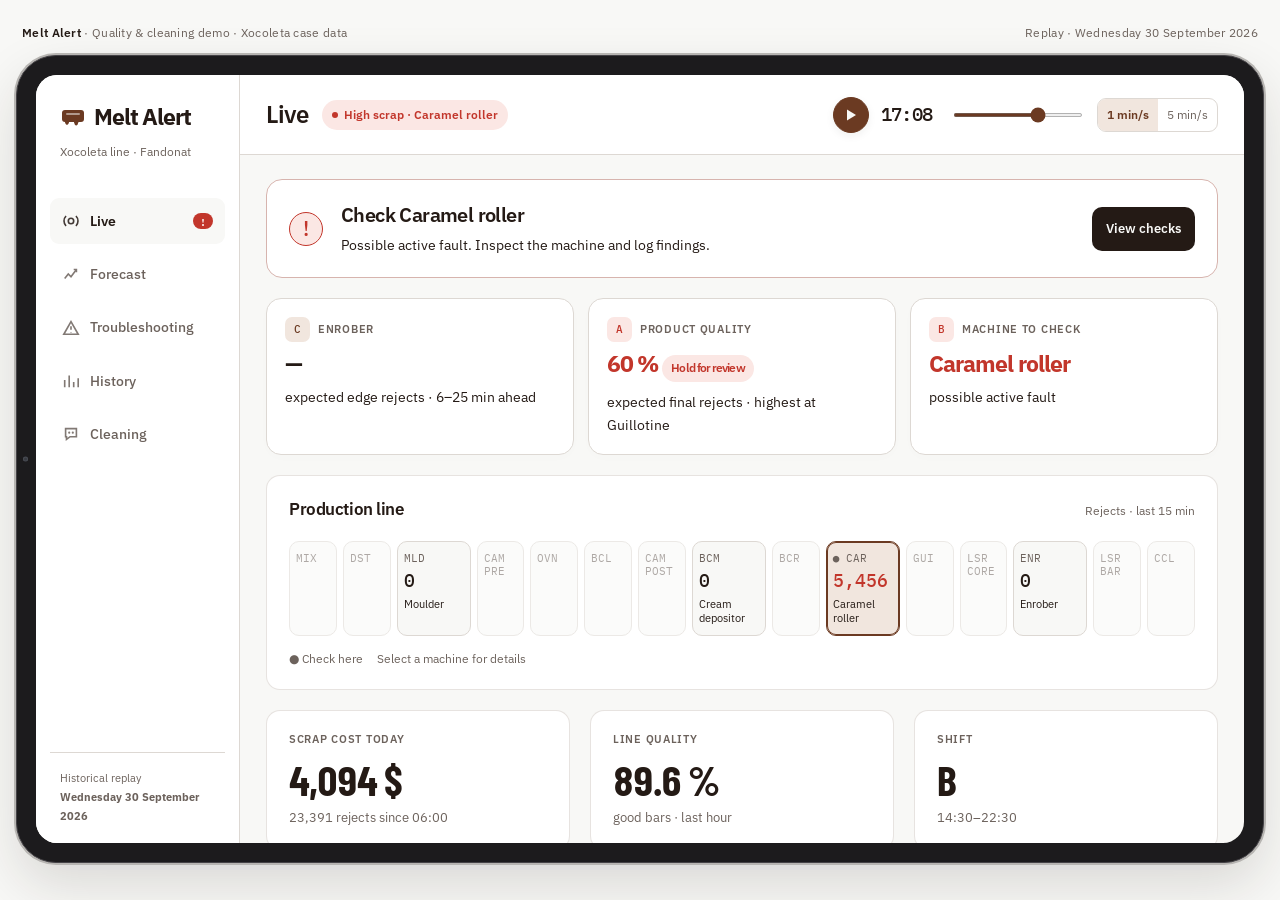
==== commit f1e3a08b: "demo mejorada" ====
--- a/melt_alert/static/index.html
+++ b/melt_alert/static/index.html
@@ -170,7 +170,7 @@
 
 /* fallos */
 .finds { display: grid; grid-template-columns: repeat(3, minmax(0, 1fr)); gap: 14px; }
-.find { border-left: 4px solid var(--accent); }
+.find { border-left: 4px solid var(--accent); padding-left: 10px; }
 .find h3 { font-size: 15px; margin: 4px 0 6px; text-wrap: balance; }
 .find p { margin: 0 0 8px; font-size: 13px; color: var(--muted); }
 .find .fix { font-size: 13px; color: var(--ink); background: var(--accent-soft); border-radius: 8px; padding: 8px 10px; margin: 0; }
@@ -251,6 +251,136 @@
   .pred .ci-cell { grid-column: 1 / -1; }
   .msg { max-width: 94%; }
 }
+/* Melt Alert visual refresh: shared by the standalone app and pitch demo. */
+body{margin:0;background:var(--surface);padding-block:24px;-webkit-font-smoothing:antialiased}
+.stage{max-width:1480px;gap:14px}
+.caption{padding:0 6px;font-size:11px;letter-spacing:.025em}
+.ipad{position:relative;padding:19px;border-radius:40px;background:#1c1b1d;border:1px solid #454347;box-shadow:0 0 0 2px #b7b5b2,0 22px 54px #241a1524}
+.ipad::before{content:"";position:absolute;left:6px;top:50%;width:5px;height:5px;border-radius:50%;background:#383b42;box-shadow:inset 0 0 0 1px #484b52;transform:translateY(-50%)}
+.app{height:900px;max-height:calc(100dvh - 132px);min-height:600px;border-radius:21px;grid-template-columns:204px minmax(0,1fr)}
+.rail{background:var(--panel);border-right:1px solid var(--line);padding:28px 14px 18px;gap:7px;color:var(--ink)}
+.brand{font-family:var(--body);font-size:23px;letter-spacing:-.045em;padding:0 10px 7px;color:var(--ink)}
+.brand-mark{color:var(--accent);filter:none}
+.brand-sub{color:var(--muted);font-size:11px;padding:0 10px 30px}
+.tab{color:var(--muted);padding:13px 12px;border-radius:9px;font-size:13px;transition:background .18s,color .18s}
+.tab svg{width:18px;height:18px;opacity:.85}
+.tab:hover{background:var(--surface);color:var(--ink)}
+.tab[aria-selected="true"]{background:var(--surface);color:var(--ink);box-shadow:none}
+.tab .badge{box-shadow:none;font-size:10px;min-width:17px;text-align:center}
+.rail-foot{border-color:var(--line);color:var(--muted);font-size:10px;line-height:1.7;padding:16px 10px 0}
+.top{min-height:80px;padding:18px 26px;gap:10px 14px;background:var(--panel)}
+.top h1{font-family:var(--body);font-size:22px;letter-spacing:-.045em;font-weight:600}
+.status{font-size:11px;padding:6px 10px}
+.status::before{width:6px;height:6px}
+.player{gap:12px}.clock{font-size:19px;letter-spacing:-.04em}
+.pbtn{width:36px;height:36px;box-shadow:0 3px 8px #241a1510}
+.seg{border-radius:9px}.seg button{min-height:32px;font-size:11px;padding:5px 9px}
+#scrub{width:130px;height:4px}
+.view{padding:24px 26px 28px;gap:20px;scrollbar-width:thin;scrollbar-color:var(--line) transparent}
+.panel{border-color:color-mix(in srgb,var(--line) 70%,transparent);border-radius:14px;padding:21px 22px;box-shadow:none}
+.ph{margin-bottom:18px;gap:10px}.ph h2{font-family:var(--body);font-size:15px;font-weight:600;letter-spacing:-.025em;text-transform:none;line-height:1.5}
+.ph .hint{font-size:11px}.grid2,.grid3,.finds{gap:20px}
+.lbl{font-size:10px;letter-spacing:.09em}
+.alert{padding:20px 22px;border-radius:16px;gap:18px}
+.alert.crit{background:var(--panel);border-color:color-mix(in srgb,var(--crit) 22%,var(--line))}
+.alert.warn{background:var(--panel);border-color:color-mix(in srgb,var(--warn) 22%,var(--line))}
+.alert.ok{background:var(--panel);border-color:var(--line)}
+.alert h3{font-size:18px;letter-spacing:-.03em;margin-bottom:5px}.alert p{font-size:12px;line-height:1.65}
+.alert .big{font-size:36px}.alert .big.notice-icon{display:grid;place-items:center;min-width:34px;width:34px;height:34px;border:1px solid currentColor;border-radius:50%;font-family:var(--body);font-size:21px;font-weight:500;background:var(--crit-soft)}.alert .act,.step .act{font-size:12px;box-shadow:none}
+.steps{gap:14px}.step{border-radius:15px;padding:18px;gap:9px;box-shadow:0 3px 14px #241a1503}
+.step.lv-crit,.step.lv-warn,.step.lv-ok{background:var(--panel);border-color:var(--line)}
+.step.lv-crit .step-n{background:var(--crit-soft);color:var(--crit)}.step.lv-warn .step-n{background:var(--warn-soft);color:var(--warn)}.step.lv-ok .step-n{background:var(--ok-soft);color:var(--ok)}
+.step-big{font-family:var(--body);font-size:21px;letter-spacing:-.04em}.step-p{font-size:12px;line-height:1.6}.step-meta{font-size:11px}
+.step-n{border-radius:7px;width:25px;height:25px;background:var(--accent-soft);color:var(--accent);font-size:11px}.step-act{background:var(--surface);padding:9px 11px;line-height:1.6}
+.flow{gap:6px;padding-bottom:8px}.st{border-radius:10px;padding:10px 6px;min-height:77px;gap:5px}.st.track{border-color:var(--line)}.st .n{font-size:16px}.st.track[aria-pressed="true"]{border-color:var(--accent)}
+.st.hot{border-color:color-mix(in srgb,var(--crit) 55%,var(--line))}.st.warm{border-color:color-mix(in srgb,var(--warn) 55%,var(--line))}
+.kpi .v{font-size:42px;letter-spacing:-.025em;margin-top:10px}.kpi .d{line-height:1.6;margin-top:8px}
+.pred{padding:17px 0;gap:12px}.pred .nm{font-size:12px}.pred .nm small{font-size:11px;margin-top:5px}.ci .track{height:5px}.ci .band{border-radius:6px;opacity:.2}
+.pill{padding:5px 10px;font-size:10px;font-weight:600}.prose{font-size:12px;line-height:1.75}
+.params{gap:19px}.prm{gap:6px 10px}.prm .name{font-size:12px}.prm .val{font-size:12px}.gauge{height:7px}.prm .rng{font-size:10px}
+.mlist{gap:9px}.mrow{padding:13px;border-radius:11px;background:var(--panel);font-size:12px;transition:border-color .15s,background .15s}
+.mrow:hover{border-color:var(--accent)}.prob{padding:17px 0;gap:9px}.prob .hd{font-size:14px}.prob .sym,.prob .sol{font-size:12px;line-height:1.65}.todo{gap:8px;padding-left:19px}
+.find{padding-left:16px;border-left-width:3px}.find h3{font-size:14px}.find p{font-size:12px;line-height:1.7}
+table.t th{font-size:10px;padding:10px}table.t td{padding:12px 10px;font-size:12px}table.t tbody tr:hover{background:var(--surface)}
+.legend{font-size:11px;gap:16px;margin-top:8px}.more{font-size:12px;border-radius:10px;background:var(--panel)}
+.app .smed-panel{padding:21px;border-radius:17px;box-shadow:0 4px 18px #241a1503}
+.app .smed-shell h2{font-size:17px;letter-spacing:-.035em;margin-bottom:14px}
+.app .smed-form{gap:14px}.app .smed-form label{gap:7px;font-size:11px;color:var(--muted)}
+.app .smed-form input,.app .smed-form select,.app .smed-actor{min-height:41px;border-radius:9px;padding:8px 10px;color:var(--ink)}
+.app .smed-check{font-size:11px;line-height:1.6}.app .smed-check input{accent-color:var(--accent)}
+.app .smed-btn{border-radius:9px;padding:9px 12px;font-size:11px;transition:background .15s,box-shadow .15s}
+.app .smed-btn:not(:disabled):hover{box-shadow:0 2px 8px #241a1510;border-color:var(--accent)}
+.app .smed-buttons{gap:8px;margin-top:16px}.app .smed-small{font-size:11px;line-height:1.75}
+.app .smed-badge{letter-spacing:.07em;font-size:9px;padding:5px 8px}
+.app .smed-kpi{background:var(--surface);border:0;padding:14px 10px;border-radius:11px}.app .smed-kpi strong{font-size:24px;letter-spacing:-.04em}
+.app .smed-chat{padding:0}.app .smed-chat-header{padding:24px;background:linear-gradient(120deg,var(--panel),var(--surface))}.app .smed-chat-header h2{font-size:21px;letter-spacing:-.045em}
+.app .smed-eyebrow{color:var(--accent);font-size:9px;letter-spacing:.17em}
+.app .smed-messages{padding:24px;gap:24px}.app .smed-message{font-size:13px;line-height:1.8}.app .smed-message.me{padding:12px 16px;background:var(--accent-soft);border-color:transparent}
+.app .smed-compose{margin:0 18px 4px;padding:9px;border-radius:13px;background:var(--panel);box-shadow:0 4px 12px #241a1505}
+.app .smed-send{border-radius:9px}.app .smed-chat-footnote{margin:9px 12px 16px}
+.app .smed-value{border-color:color-mix(in srgb,var(--accent) 30%,var(--line));background:var(--accent-soft);box-shadow:none}
+.app .smed-value-amount{font-size:clamp(28px,3vw,43px)}
+@media(min-width:761px) and (max-width:1250px){
+  .app{grid-template-columns:180px minmax(0,1fr)}.rail{padding-inline:10px}.brand{font-size:21px}.top{padding:16px 20px}.view{padding:20px}.panel{padding:18px}.grid2{gap:16px}
+  #scrub{width:90px}.player{gap:8px}.top h1{font-size:20px}
+  #view-pred>.grid2>.panel .pred{grid-template-columns:minmax(85px,1fr) 62px!important}
+  #view-pred>.grid2>.panel .pred .ci-cell{grid-column:1/-1;margin:0 3px 12px}
+}
+@media(max-width:1000px) and (min-width:761px){.steps{grid-template-columns:repeat(3,minmax(0,1fr))}.step{padding:14px}.step-big{font-size:18px}}
+@media(max-width:760px){
+  body{padding:8px}.ipad{padding:0;border-radius:16px;box-shadow:none;background:none;border:0}.ipad::before{display:none}
+  .app{grid-template-columns:minmax(0,1fr);height:auto;max-height:none;min-height:0;border-radius:16px}
+  .rail{background:var(--panel);padding:8px;gap:5px;border:0;border-top:1px solid var(--line)}.tab{font-size:10px;padding:8px 7px;border-radius:9px}
+  .tab[aria-selected="true"]{box-shadow:none;background:var(--surface)}.top{padding:17px;gap:12px}.top h1{font-size:21px}.player{gap:9px}
+  .view{padding:16px 12px;gap:14px}.panel{padding:17px 15px;border-radius:14px}.grid2,.grid3,.steps,.finds{gap:14px}
+  .alert{padding:18px;gap:12px}.alert .big{text-align:left;min-width:0;font-size:34px}.step{padding:16px}
+  .app .smed-panel{padding:16px}.app .smed-chat{padding:0}.app .smed-chat-header{padding:18px}.app .smed-messages{padding:18px}
+}
+
+/* Readability for projected demos, retaining the iPad composition. */
+.tab{font-size:14px}.brand-sub{font-size:12px}.rail-foot{font-size:11px}
+.top h1{font-size:24px}.status{font-size:12px}.seg button{font-size:12px}
+.ph h2{font-size:17px}.ph .hint{font-size:12px;line-height:1.55}
+.lbl{font-size:11px;letter-spacing:.065em}.caption{font-size:12px}
+.alert h3{font-size:20px}.alert p{font-size:14px;line-height:1.65}.alert .act,.step .act{font-size:13px}
+.step-p{font-size:14px;line-height:1.6}.step-meta{font-size:12px}.step-act{font-size:14px}.step-big{font-size:23px}
+.pill{font-size:12px;line-height:1.4;padding:5px 9px}
+.prose,.note{font-size:14px;line-height:1.7}.legend,.flow-legend{font-size:12px}
+.kpi .d{font-size:13px}.st{font-size:12px}.st .code{font-size:11px}.st .n{font-size:18px;white-space:nowrap}.st.track{min-width:74px}
+.pred .nm{font-size:14px;line-height:1.5}.pred .nm small{font-size:12px;line-height:1.5}
+.ci .ticks{font-size:11px}.ci-txt{font-size:13px;line-height:1.6;margin-top:18px}
+#view-pred>.grid2>.panel .pred{grid-template-columns:minmax(90px,1.2fr) 72px minmax(75px,1fr)!important}
+#view-pred>.grid2>.panel .pred .ci-cell{grid-column:auto;margin:0 4px 9px}
+#view-pred>.grid2>.panel:nth-child(2) .pred{grid-template-columns:minmax(0,1fr) 72px!important}
+#view-pred>.grid2>.panel:nth-child(2) .pred .ci-cell{grid-column:1/-1;margin:0 4px 12px}
+.prm .name,.prm .val{font-size:14px}.prm .rng{font-size:11px}.params{gap:21px}
+.axis,.heat-y{font-size:11px}svg text{font-size:12px}
+.mrow{font-size:14px;padding:13px 11px;gap:10px}.mrow .pill{font-size:11px}
+.prob .hd{font-size:16px}.prob .sym,.prob .sol,.find p,.find .fix{font-size:14px;line-height:1.7}
+.prob .meta{font-size:12px}.find h3{font-size:16px}.todo{gap:9px}
+table.t td{font-size:14px;line-height:1.6}table.t th{font-size:12px}
+.app .smed-shell h2{font-size:19px}.app .smed-shell h3{font-size:15px}
+.app .smed-small{font-size:12px;line-height:1.7}.app .smed-form label,.app .smed-check{font-size:13px}
+.app .smed-form input,.app .smed-form select{font-size:14px}
+.app .smed-btn{font-size:13px}.app .smed-badge{font-size:11px}
+.app .smed-table,.app .smed-table .smed-btn{font-size:12px}.app .smed-table th{font-size:11px}
+.app .smed-chat-header p{font-size:12px}.app .smed-chat-header h2{font-size:23px}
+.app .smed-message,.app .smed-compose textarea{font-size:14px;line-height:1.75}
+.app .smed-chat-footnote{font-size:11px}.app .smed-timeline b{font-size:12px;width:150px}
+.app .smed-value p{font-size:13px}.app .smed-value-period{font-size:17px}
+@media(min-width:761px) and (max-width:1250px){
+  .top h1{font-size:22px}.view{padding:18px}.panel{padding:18px}
+  .steps{gap:12px}.step{padding:16px}.step-big{font-size:21px}
+  .step-h .lbl{font-size:10px}.ph{gap:8px}.ph h2{font-size:16px}
+}
+@media(max-width:760px){
+  .tab{font-size:11px}.top h1{font-size:22px}.caption{font-size:11px}
+  .step-big{font-size:23px}.ph h2{font-size:16px}.alert h3{font-size:19px}
+  .pred{row-gap:12px}.mrow{font-size:13px}
+  #view-pred>.grid2>.panel .pred{grid-template-columns:minmax(0,1fr) 72px!important}
+  #view-pred>.grid2>.panel .pred .ci-cell{grid-column:1/-1;margin:0 4px 12px}
+}
+
 @media (prefers-reduced-motion: reduce) { * { transition: none !important; animation: none !important; } }
 </style>
 <link rel="stylesheet" href="smed.css">
@@ -384,8 +514,7 @@
 }
 onTap("view-live", e => {
   const st = e.target.closest("[data-m]");
-  if (st) { S.sel = st.dataset.m; S.more = true; renderLive(R[S.i]); return; }
-  if (e.target.closest("#more")) { S.more = !S.more; renderLive(R[S.i]); return; }
+  if (st) { S.sel = st.dataset.m; renderLive(R[S.i]); return; }
   if (e.target.closest("#why")) { S.failSel = S.liveTop; go("fail"); }
 });
 onTap("view-fail", e => { const b = e.target.closest("[data-m]"); if (b) { S.failSel = b.dataset.m; renderFail(); } });
@@ -474,7 +603,7 @@
   if (!r.run) return { lv: "warn", big: "■", h: r.s === "CLEAN" ? "Shift cleaning" : "Line stopped", p: "Forecasts resume when production restarts.", btn: false };
   if (ps.lv === "crit") return { lv: "crit", big: TEAM && r.c ? pct(r.c[0]) : "!", h: "Check the enrober now",
     p: TEAM ? "expected edge rejects in the upcoming 6–25 min window. Check the chocolate curtain at both edges." : `${ps.line} ${ps.act || ""}`, btn: true };
-  if (dg) return { lv: "crit", big: "▲", h: `Check ${MN[dg.m] || dg.m}`,
+  if (dg) return { lv: "crit", big: "!", h: `Check ${MN[dg.m] || dg.m}`,
     p: TEAM ? "Possible active fault. Inspect the machine and log findings." : `${driverText(dg.m, r)}`, btn: why };
   if (dec === "retener") return { lv: "warn", big: pct(r.r[0]), h: `Review product${r.rs ? " at " + (MN[r.rs] || r.rs) : ""}`,
     p: "High final reject rate expected for this production window. Ask the shift lead about holding product.", btn: false };
@@ -491,7 +620,7 @@
   const cRate = TEAM ? (r.c && r.c[0] != null ? pct(r.c[0]) : "—") : pct(r.pv[2]);
   el.innerHTML = `
     <div class="alert ${hero.lv}">
-      <div class="big num">${hero.big}</div>
+      <div class="big num${hero.big === "!" ? " notice-icon" : ""}">${hero.big}</div>
       <div><h3>${hero.h}</h3><p>${esc(hero.p)}</p></div>
       ${hero.btn ? `<button class="act" id="why">View checks</button>` : ""}
     </div>
@@ -508,7 +637,7 @@
       </div>
       <div class="step lv-${dg ? "crit" : "ok"}">
         <div class="step-h"><span class="step-n">B</span><span class="lbl">Machine to check</span></div>
-        <div class="step-big">${dg ? "▲ " + (MN[dg.m] || dg.m) : "None"}</div>
+        <div class="step-big">${dg ? (MN[dg.m] || dg.m) : "None"}</div>
         <p class="step-p">${dg ? "possible active fault" : "no active faults flagged"}</p>
       </div>
     </div>
@@ -516,19 +645,19 @@
       <div class="ph"><h2>Production line</h2><span class="hint">Rejects · last 15 min</span></div>
       <div class="flow">${STATIONS.map(s => {
         const kk = M.indexOf(s), flagged = dg && dg.m === s, cReq = s === "ENR" && ps.lv === "crit";
-        if (kk < 0) return `<div class="st passive ${flagged ? "hot" : ""}" title="${MN[s]}"><span class="code">${flagged ? "▲ " : ""}${s.replace("_", " ")}</span></div>`;
+        if (kk < 0) return `<div class="st passive ${flagged ? "hot" : ""}" title="${MN[s]}"><span class="code">${flagged ? "● " : ""}${s.replace("_", " ")}</span></div>`;
         const v = sumA(kk, S.i, 15);
-        return `<button class="st track ${v > 3000 || flagged ? "hot" : v > 600 || cReq ? "warm" : ""}" data-m="${s}" aria-pressed="${S.sel === s}"><span class="code">${flagged || cReq ? "▲ " : ""}${s}</span><span class="n">${fmt(v)}</span><span style="font-size:11px">${MN[s]}</span></button>`;
+        return `<button class="st track ${v > 3000 || flagged ? "hot" : v > 600 || cReq ? "warm" : ""}" data-m="${s}" aria-pressed="${S.sel === s}"><span class="code">${flagged || cReq ? "● " : ""}${s}</span><span class="n">${fmt(v)}</span><span style="font-size:11px">${MN[s]}</span></button>`;
       }).join("")}</div>
-      <div class="flow-legend"><span>▲ Check here</span><span>Select a machine for details</span></div>
+      <div class="flow-legend"><span>● Check here</span><span>Select a machine for details</span></div>
     </div>
     <div class="grid3">
       <div class="panel kpi"><div class="lbl">Scrap cost today</div><div class="v num">${fmt(dayBars * COST_PER_BAR)} $</div><div class="d">${fmt(dayBars)} rejects since 06:00</div></div>
       <div class="panel kpi"><div class="lbl">Line quality</div><div class="v num">${pct(q, 1)}</div><div class="d">good bars · last hour</div></div>
       <div class="panel kpi"><div class="lbl">Shift</div><div class="v num">${r.s === "CLEAN" ? "Cleaning" : r.s}</div><div class="d">${r.s === "A" ? "06:00–14:00" : r.s === "B" ? "14:30–22:30" : "14:00–14:30"}</div></div>
     </div>
-    <button class="more" id="more" aria-expanded="${!!S.more}">${S.more ? "Hide details ▴" : "Lanes & settings ▾"}</button>
-    ${S.more ? `<div class="grid2">
+    <div class="ph" style="margin-bottom:0"><h2>Lanes &amp; settings</h2><span class="hint">Live measurements</span></div>
+    <div class="grid2">
       <div class="panel">
         <div class="ph"><h2>Rejects by lane</h2><span class="hint">32 lanes · last hour · finished-bar laser</span></div>
         <div class="heat-box"><div class="heat-wrap"><div class="heat-y"><span>1</span><span>8</span><span>16</span><span>24</span><span>32</span></div><canvas id="heat" aria-label="Rejects by lane over time"></canvas></div>
@@ -538,7 +667,7 @@
         <div class="ph"><h2>${MN[S.sel]}</h2><span class="hint">${ROLE[S.sel]}</span></div>
         <div class="params">${paramsOf(S.sel).map(p => gauge(p, r.v[paramIdx[p.code]])).join("")}</div>
       </div>
-    </div>` : ""}`;
+    </div>`;
   drawHeat();
 }
 function driverText(m, r) {
@@ -608,7 +737,7 @@
   const path = (k) => { let d = "", pen = false; for (let j = -back; j <= 0; j++) { const i = S.i + j; const v = i >= 0 && R[i].run ? R[i].pv[k] : null; if (v == null) { pen = false; continue; } d += (pen ? "L" : "M") + X(j).toFixed(1) + " " + Y(v).toFixed(1); pen = true; } return d; };
   const [h, sl] = r.pv;
   const proj = h != null && sl != null ? `<path d="M${X(0)} ${Y(h)} L${X(fwd)} ${Y(h + sl * fwd / 60)}" stroke="var(--warn)" stroke-width="2" stroke-dasharray="5 4" fill="none"/>` : "";
-  const ticks = [-180, -120, -60, 0, 60, 120].ma